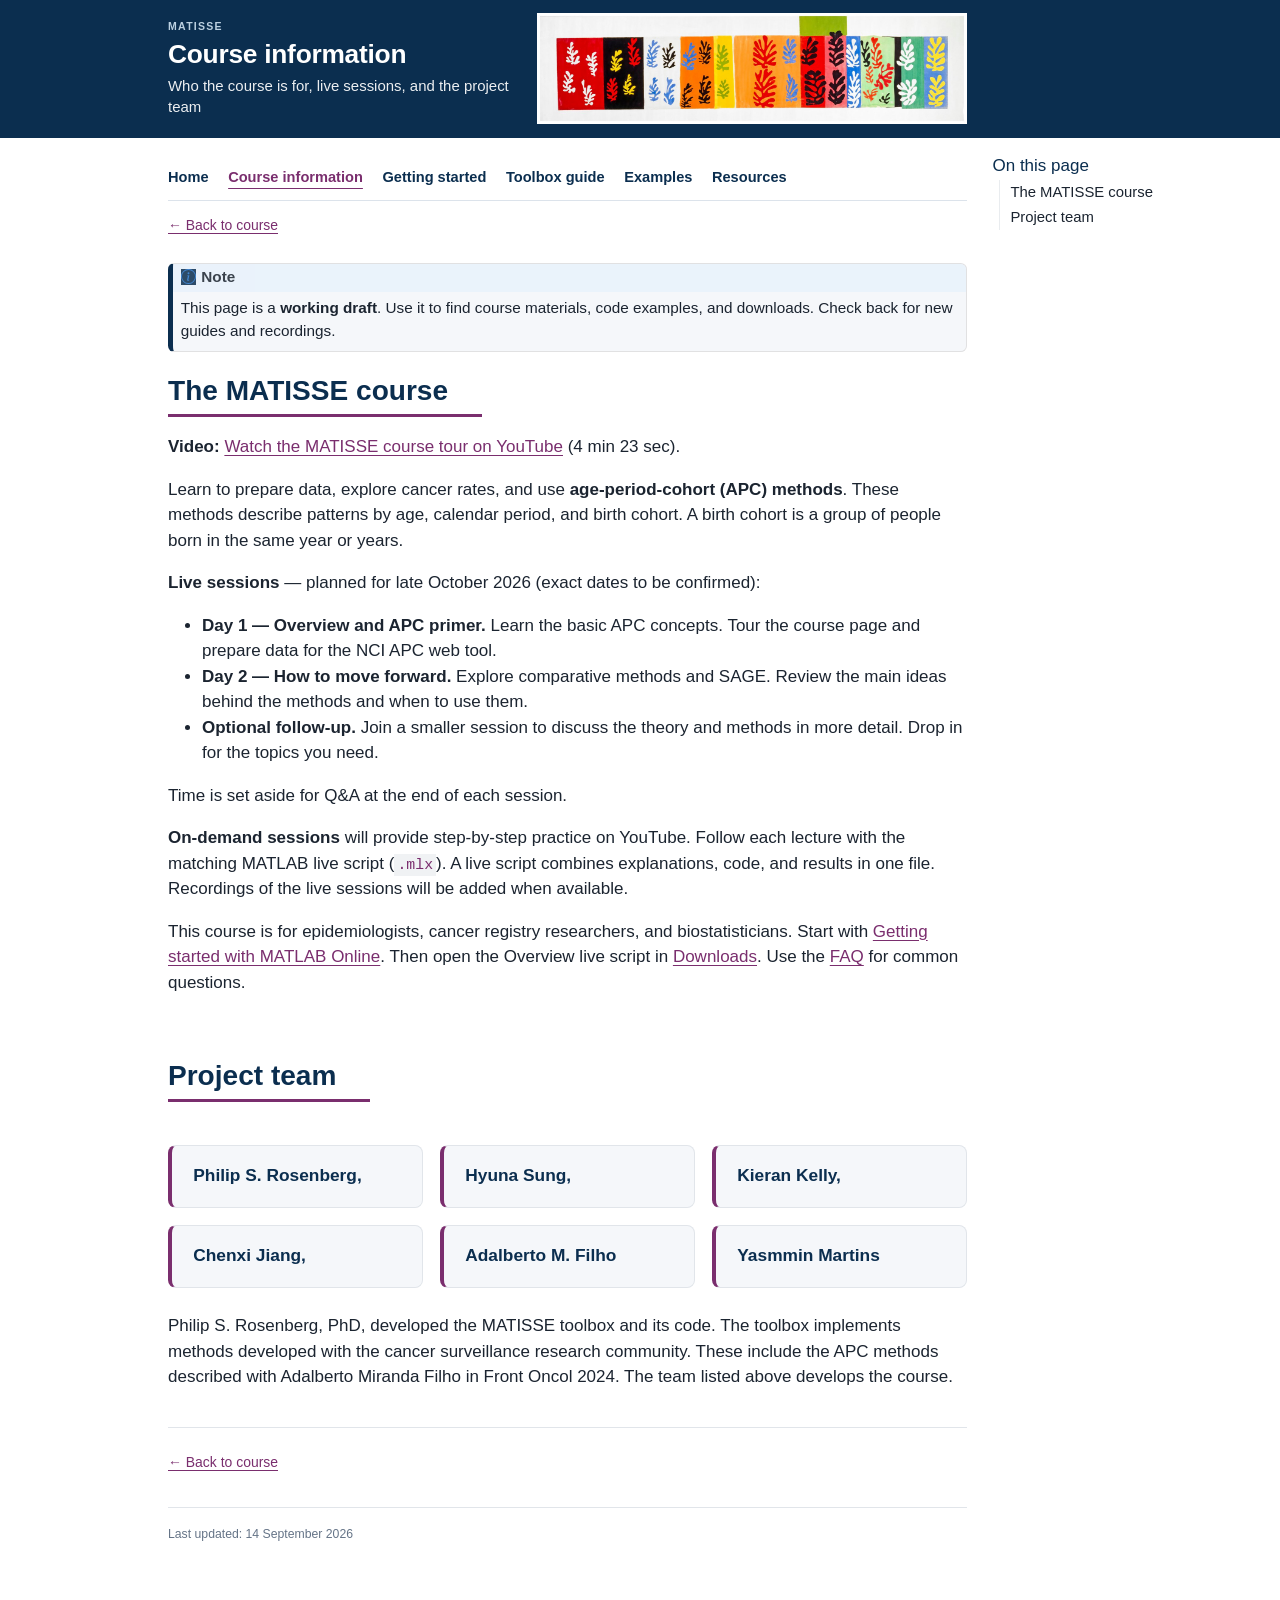
==== course-information.html @ 123e6e02 "Add files via upload" ====
<!DOCTYPE html>
<html xmlns="http://www.w3.org/1999/xhtml" lang="en" xml:lang="en"><head>

<meta charset="utf-8">
<meta name="generator" content="quarto-1.9.38">

<meta name="viewport" content="width=device-width, initial-scale=1.0, user-scalable=yes">

<meta name="dcterms.date" content="2026-09-13">

<title>Course information | MATISSE</title>
<style>

code{white-space: pre-wrap;}
span.smallcaps{font-variant: small-caps;}
div.columns{display: flex; gap: min(4vw, 1.5em);}
div.column{flex: auto; overflow-x: auto;}
div.hanging-indent{margin-left: 1.5em; text-indent: -1.5em;}
ul.task-list{list-style: none;}
ul.task-list li input[type="checkbox"] {
width: 0.8em;
margin: 0 0.8em 0.2em -1em;  vertical-align: middle;
}

html { -webkit-text-size-adjust: 100%; }
pre > code.sourceCode { white-space: pre; position: relative; }
pre > code.sourceCode > span { display: inline-block; line-height: 1.25; }
pre > code.sourceCode > span:empty { height: 1.2em; }
.sourceCode { overflow: visible; }
code.sourceCode > span { color: inherit; text-decoration: inherit; }
div.sourceCode { margin: 1em 0; }
pre.sourceCode { margin: 0; }
@media screen {
div.sourceCode { overflow: auto; }
}
@media print {
pre > code.sourceCode { white-space: pre-wrap; }
pre > code.sourceCode > span { text-indent: -5em; padding-left: 5em; }
}
pre.numberSource code
{ counter-reset: source-line 0; }
pre.numberSource code > span
{ position: relative; left: -4em; counter-increment: source-line; }
pre.numberSource code > span > a:first-child::before
{ content: counter(source-line);
position: relative; left: -1em; text-align: right; vertical-align: baseline;
border: none; display: inline-block;
-webkit-touch-callout: none; -webkit-user-select: none;
-khtml-user-select: none; -moz-user-select: none;
-ms-user-select: none; user-select: none;
padding: 0 4px; width: 4em;
}
pre.numberSource { margin-left: 3em; padding-left: 4px; }
div.sourceCode
{ }
@media screen {
pre > code.sourceCode > span > a:first-child::before { text-decoration: underline; }
}
</style>


<script>/*!
 * clipboard.js v2.0.11
 * https://clipboardjs.com/
 *
 * Licensed MIT © Zeno Rocha
 */
!function(t,e){"object"==typeof exports&&"object"==typeof module?module.exports=e():"function"==typeof define&&define.amd?define([],e):"object"==typeof exports?exports.ClipboardJS=e():t.ClipboardJS=e()}(this,function(){return n={686:function(t,e,n){"use strict";n.d(e,{default:function(){return b}});var e=n(279),i=n.n(e),e=n(370),u=n.n(e),e=n(817),r=n.n(e);function c(t){try{return document.execCommand(t)}catch(t){return}}var a=function(t){t=r()(t);return c("cut"),t};function o(t,e){var n,o,t=(n=t,o="rtl"===document.documentElement.getAttribute("dir"),(t=document.createElement("textarea")).style.fontSize="12pt",t.style.border="0",t.style.padding="0",t.style.margin="0",t.style.position="absolute",t.style[o?"right":"left"]="-9999px",o=window.pageYOffset||document.documentElement.scrollTop,t.style.top="".concat(o,"px"),t.setAttribute("readonly",""),t.value=n,t);return e.container.appendChild(t),e=r()(t),c("copy"),t.remove(),e}var f=function(t){var e=1<arguments.length&&void 0!==arguments[1]?arguments[1]:{container:document.body},n="";return"string"==typeof t?n=o(t,e):t instanceof HTMLInputElement&&!["text","search","url","tel","password"].includes(null==t?void 0:t.type)?n=o(t.value,e):(n=r()(t),c("copy")),n};function l(t){return(l="function"==typeof Symbol&&"symbol"==typeof Symbol.iterator?function(t){return typeof t}:function(t){return t&&"function"==typeof Symbol&&t.constructor===Symbol&&t!==Symbol.prototype?"symbol":typeof t})(t)}var s=function(){var t=0<arguments.length&&void 0!==arguments[0]?arguments[0]:{},e=t.action,n=void 0===e?"copy":e,o=t.container,e=t.target,t=t.text;if("copy"!==n&&"cut"!==n)throw new Error('Invalid "action" value, use either "copy" or "cut"');if(void 0!==e){if(!e||"object"!==l(e)||1!==e.nodeType)throw new Error('Invalid "target" value, use a valid Element');if("copy"===n&&e.hasAttribute("disabled"))throw new Error('Invalid "target" attribute. Please use "readonly" instead of "disabled" attribute');if("cut"===n&&(e.hasAttribute("readonly")||e.hasAttribute("disabled")))throw new Error('Invalid "target" attribute. You can\'t cut text from elements with "readonly" or "disabled" attributes')}return t?f(t,{container:o}):e?"cut"===n?a(e):f(e,{container:o}):void 0};function p(t){return(p="function"==typeof Symbol&&"symbol"==typeof Symbol.iterator?function(t){return typeof t}:function(t){return t&&"function"==typeof Symbol&&t.constructor===Symbol&&t!==Symbol.prototype?"symbol":typeof t})(t)}function d(t,e){for(var n=0;n<e.length;n++){var o=e[n];o.enumerable=o.enumerable||!1,o.configurable=!0,"value"in o&&(o.writable=!0),Object.defineProperty(t,o.key,o)}}function y(t,e){return(y=Object.setPrototypeOf||function(t,e){return t.__proto__=e,t})(t,e)}function h(n){var o=function(){if("undefined"==typeof Reflect||!Reflect.construct)return!1;if(Reflect.construct.sham)return!1;if("function"==typeof Proxy)return!0;try{return Date.prototype.toString.call(Reflect.construct(Date,[],function(){})),!0}catch(t){return!1}}();return function(){var t,e=v(n);return t=o?(t=v(this).constructor,Reflect.construct(e,arguments,t)):e.apply(this,arguments),e=this,!(t=t)||"object"!==p(t)&&"function"!=typeof t?function(t){if(void 0!==t)return t;throw new ReferenceError("this hasn't been initialised - super() hasn't been called")}(e):t}}function v(t){return(v=Object.setPrototypeOf?Object.getPrototypeOf:function(t){return t.__proto__||Object.getPrototypeOf(t)})(t)}function m(t,e){t="data-clipboard-".concat(t);if(e.hasAttribute(t))return e.getAttribute(t)}var b=function(){!function(t,e){if("function"!=typeof e&&null!==e)throw new TypeError("Super expression must either be null or a function");t.prototype=Object.create(e&&e.prototype,{constructor:{value:t,writable:!0,configurable:!0}}),e&&y(t,e)}(r,i());var t,e,n,o=h(r);function r(t,e){var n;return function(t){if(!(t instanceof r))throw new TypeError("Cannot call a class as a function")}(this),(n=o.call(this)).resolveOptions(e),n.listenClick(t),n}return t=r,n=[{key:"copy",value:function(t){var e=1<arguments.length&&void 0!==arguments[1]?arguments[1]:{container:document.body};return f(t,e)}},{key:"cut",value:function(t){return a(t)}},{key:"isSupported",value:function(){var t=0<arguments.length&&void 0!==arguments[0]?arguments[0]:["copy","cut"],t="string"==typeof t?[t]:t,e=!!document.queryCommandSupported;return t.forEach(function(t){e=e&&!!document.queryCommandSupported(t)}),e}}],(e=[{key:"resolveOptions",value:function(){var t=0<arguments.length&&void 0!==arguments[0]?arguments[0]:{};this.action="function"==typeof t.action?t.action:this.defaultAction,this.target="function"==typeof t.target?t.target:this.defaultTarget,this.text="function"==typeof t.text?t.text:this.defaultText,this.container="object"===p(t.container)?t.container:document.body}},{key:"listenClick",value:function(t){var e=this;this.listener=u()(t,"click",function(t){return e.onClick(t)})}},{key:"onClick",value:function(t){var e=t.delegateTarget||t.currentTarget,n=this.action(e)||"copy",t=s({action:n,container:this.container,target:this.target(e),text:this.text(e)});this.emit(t?"success":"error",{action:n,text:t,trigger:e,clearSelection:function(){e&&e.focus(),window.getSelection().removeAllRanges()}})}},{key:"defaultAction",value:function(t){return m("action",t)}},{key:"defaultTarget",value:function(t){t=m("target",t);if(t)return document.querySelector(t)}},{key:"defaultText",value:function(t){return m("text",t)}},{key:"destroy",value:function(){this.listener.destroy()}}])&&d(t.prototype,e),n&&d(t,n),r}()},828:function(t){var e;"undefined"==typeof Element||Element.prototype.matches||((e=Element.prototype).matches=e.matchesSelector||e.mozMatchesSelector||e.msMatchesSelector||e.oMatchesSelector||e.webkitMatchesSelector),t.exports=function(t,e){for(;t&&9!==t.nodeType;){if("function"==typeof t.matches&&t.matches(e))return t;t=t.parentNode}}},438:function(t,e,n){var u=n(828);function i(t,e,n,o,r){var i=function(e,n,t,o){return function(t){t.delegateTarget=u(t.target,n),t.delegateTarget&&o.call(e,t)}}.apply(this,arguments);return t.addEventListener(n,i,r),{destroy:function(){t.removeEventListener(n,i,r)}}}t.exports=function(t,e,n,o,r){return"function"==typeof t.addEventListener?i.apply(null,arguments):"function"==typeof n?i.bind(null,document).apply(null,arguments):("string"==typeof t&&(t=document.querySelectorAll(t)),Array.prototype.map.call(t,function(t){return i(t,e,n,o,r)}))}},879:function(t,n){n.node=function(t){return void 0!==t&&t instanceof HTMLElement&&1===t.nodeType},n.nodeList=function(t){var e=Object.prototype.toString.call(t);return void 0!==t&&("[object NodeList]"===e||"[object HTMLCollection]"===e)&&"length"in t&&(0===t.length||n.node(t[0]))},n.string=function(t){return"string"==typeof t||t instanceof String},n.fn=function(t){return"[object Function]"===Object.prototype.toString.call(t)}},370:function(t,e,n){var f=n(879),l=n(438);t.exports=function(t,e,n){if(!t&&!e&&!n)throw new Error("Missing required arguments");if(!f.string(e))throw new TypeError("Second argument must be a String");if(!f.fn(n))throw new TypeError("Third argument must be a Function");if(f.node(t))return c=e,a=n,(u=t).addEventListener(c,a),{destroy:function(){u.removeEventListener(c,a)}};if(f.nodeList(t))return o=t,r=e,i=n,Array.prototype.forEach.call(o,function(t){t.addEventListener(r,i)}),{destroy:function(){Array.prototype.forEach.call(o,function(t){t.removeEventListener(r,i)})}};if(f.string(t))return t=t,e=e,n=n,l(document.body,t,e,n);throw new TypeError("First argument must be a String, HTMLElement, HTMLCollection, or NodeList");var o,r,i,u,c,a}},817:function(t){t.exports=function(t){var e,n="SELECT"===t.nodeName?(t.focus(),t.value):"INPUT"===t.nodeName||"TEXTAREA"===t.nodeName?((e=t.hasAttribute("readonly"))||t.setAttribute("readonly",""),t.select(),t.setSelectionRange(0,t.value.length),e||t.removeAttribute("readonly"),t.value):(t.hasAttribute("contenteditable")&&t.focus(),n=window.getSelection(),(e=document.createRange()).selectNodeContents(t),n.removeAllRanges(),n.addRange(e),n.toString());return n}},279:function(t){function e(){}e.prototype={on:function(t,e,n){var o=this.e||(this.e={});return(o[t]||(o[t]=[])).push({fn:e,ctx:n}),this},once:function(t,e,n){var o=this;function r(){o.off(t,r),e.apply(n,arguments)}return r._=e,this.on(t,r,n)},emit:function(t){for(var e=[].slice.call(arguments,1),n=((this.e||(this.e={}))[t]||[]).slice(),o=0,r=n.length;o<r;o++)n[o].fn.apply(n[o].ctx,e);return this},off:function(t,e){var n=this.e||(this.e={}),o=n[t],r=[];if(o&&e)for(var i=0,u=o.length;i<u;i++)o[i].fn!==e&&o[i].fn._!==e&&r.push(o[i]);return r.length?n[t]=r:delete n[t],this}},t.exports=e,t.exports.TinyEmitter=e}},r={},o.n=function(t){var e=t&&t.__esModule?function(){return t.default}:function(){return t};return o.d(e,{a:e}),e},o.d=function(t,e){for(var n in e)o.o(e,n)&&!o.o(t,n)&&Object.defineProperty(t,n,{enumerable:!0,get:e[n]})},o.o=function(t,e){return Object.prototype.hasOwnProperty.call(t,e)},o(686).default;function o(t){if(r[t])return r[t].exports;var e=r[t]={exports:{}};return n[t](e,e.exports,o),e.exports}var n,r});</script>
<script src="[data-uri]" type="module"></script>
<script src="[data-uri]" type="module"></script>
<script>/**
 * @popperjs/core v2.11.7 - MIT License
 */

!function(e,t){"object"==typeof exports&&"undefined"!=typeof module?t(exports):"function"==typeof define&&define.amd?define(["exports"],t):t((e="undefined"!=typeof globalThis?globalThis:e||self).Popper={})}(this,(function(e){"use strict";function t(e){if(null==e)return window;if("[object Window]"!==e.toString()){var t=e.ownerDocument;return t&&t.defaultView||window}return e}function n(e){return e instanceof t(e).Element||e instanceof Element}function r(e){return e instanceof t(e).HTMLElement||e instanceof HTMLElement}function o(e){return"undefined"!=typeof ShadowRoot&&(e instanceof t(e).ShadowRoot||e instanceof ShadowRoot)}var i=Math.max,a=Math.min,s=Math.round;function f(){var e=navigator.userAgentData;return null!=e&&e.brands&&Array.isArray(e.brands)?e.brands.map((function(e){return e.brand+"/"+e.version})).join(" "):navigator.userAgent}function c(){return!/^((?!chrome|android).)*safari/i.test(f())}function p(e,o,i){void 0===o&&(o=!1),void 0===i&&(i=!1);var a=e.getBoundingClientRect(),f=1,p=1;o&&r(e)&&(f=e.offsetWidth>0&&s(a.width)/e.offsetWidth||1,p=e.offsetHeight>0&&s(a.height)/e.offsetHeight||1);var u=(n(e)?t(e):window).visualViewport,l=!c()&&i,d=(a.left+(l&&u?u.offsetLeft:0))/f,h=(a.top+(l&&u?u.offsetTop:0))/p,m=a.width/f,v=a.height/p;return{width:m,height:v,top:h,right:d+m,bottom:h+v,left:d,x:d,y:h}}function u(e){var n=t(e);return{scrollLeft:n.pageXOffset,scrollTop:n.pageYOffset}}function l(e){return e?(e.nodeName||"").toLowerCase():null}function d(e){return((n(e)?e.ownerDocument:e.document)||window.document).documentElement}function h(e){return p(d(e)).left+u(e).scrollLeft}function m(e){return t(e).getComputedStyle(e)}function v(e){var t=m(e),n=t.overflow,r=t.overflowX,o=t.overflowY;return/auto|scroll|overlay|hidden/.test(n+o+r)}function y(e,n,o){void 0===o&&(o=!1);var i,a,f=r(n),c=r(n)&&function(e){var t=e.getBoundingClientRect(),n=s(t.width)/e.offsetWidth||1,r=s(t.height)/e.offsetHeight||1;return 1!==n||1!==r}(n),m=d(n),y=p(e,c,o),g={scrollLeft:0,scrollTop:0},b={x:0,y:0};return(f||!f&&!o)&&(("body"!==l(n)||v(m))&&(g=(i=n)!==t(i)&&r(i)?{scrollLeft:(a=i).scrollLeft,scrollTop:a.scrollTop}:u(i)),r(n)?((b=p(n,!0)).x+=n.clientLeft,b.y+=n.clientTop):m&&(b.x=h(m))),{x:y.left+g.scrollLeft-b.x,y:y.top+g.scrollTop-b.y,width:y.width,height:y.height}}function g(e){var t=p(e),n=e.offsetWidth,r=e.offsetHeight;return Math.abs(t.width-n)<=1&&(n=t.width),Math.abs(t.height-r)<=1&&(r=t.height),{x:e.offsetLeft,y:e.offsetTop,width:n,height:r}}function b(e){return"html"===l(e)?e:e.assignedSlot||e.parentNode||(o(e)?e.host:null)||d(e)}function x(e){return["html","body","#document"].indexOf(l(e))>=0?e.ownerDocument.body:r(e)&&v(e)?e:x(b(e))}function w(e,n){var r;void 0===n&&(n=[]);var o=x(e),i=o===(null==(r=e.ownerDocument)?void 0:r.body),a=t(o),s=i?[a].concat(a.visualViewport||[],v(o)?o:[]):o,f=n.concat(s);return i?f:f.concat(w(b(s)))}function O(e){return["table","td","th"].indexOf(l(e))>=0}function j(e){return r(e)&&"fixed"!==m(e).position?e.offsetParent:null}function E(e){for(var n=t(e),i=j(e);i&&O(i)&&"static"===m(i).position;)i=j(i);return i&&("html"===l(i)||"body"===l(i)&&"static"===m(i).position)?n:i||function(e){var t=/firefox/i.test(f());if(/Trident/i.test(f())&&r(e)&&"fixed"===m(e).position)return null;var n=b(e);for(o(n)&&(n=n.host);r(n)&&["html","body"].indexOf(l(n))<0;){var i=m(n);if("none"!==i.transform||"none"!==i.perspective||"paint"===i.contain||-1!==["transform","perspective"].indexOf(i.willChange)||t&&"filter"===i.willChange||t&&i.filter&&"none"!==i.filter)return n;n=n.parentNode}return null}(e)||n}var D="top",A="bottom",L="right",P="left",M="auto",k=[D,A,L,P],W="start",B="end",H="viewport",T="popper",R=k.reduce((function(e,t){return e.concat([t+"-"+W,t+"-"+B])}),[]),S=[].concat(k,[M]).reduce((function(e,t){return e.concat([t,t+"-"+W,t+"-"+B])}),[]),V=["beforeRead","read","afterRead","beforeMain","main","afterMain","beforeWrite","write","afterWrite"];function q(e){var t=new Map,n=new Set,r=[];function o(e){n.add(e.name),[].concat(e.requires||[],e.requiresIfExists||[]).forEach((function(e){if(!n.has(e)){var r=t.get(e);r&&o(r)}})),r.push(e)}return e.forEach((function(e){t.set(e.name,e)})),e.forEach((function(e){n.has(e.name)||o(e)})),r}function C(e){return e.split("-")[0]}function N(e,t){var n=t.getRootNode&&t.getRootNode();if(e.contains(t))return!0;if(n&&o(n)){var r=t;do{if(r&&e.isSameNode(r))return!0;r=r.parentNode||r.host}while(r)}return!1}function I(e){return Object.assign({},e,{left:e.x,top:e.y,right:e.x+e.width,bottom:e.y+e.height})}function _(e,r,o){return r===H?I(function(e,n){var r=t(e),o=d(e),i=r.visualViewport,a=o.clientWidth,s=o.clientHeight,f=0,p=0;if(i){a=i.width,s=i.height;var u=c();(u||!u&&"fixed"===n)&&(f=i.offsetLeft,p=i.offsetTop)}return{width:a,height:s,x:f+h(e),y:p}}(e,o)):n(r)?function(e,t){var n=p(e,!1,"fixed"===t);return n.top=n.top+e.clientTop,n.left=n.left+e.clientLeft,n.bottom=n.top+e.clientHeight,n.right=n.left+e.clientWidth,n.width=e.clientWidth,n.height=e.clientHeight,n.x=n.left,n.y=n.top,n}(r,o):I(function(e){var t,n=d(e),r=u(e),o=null==(t=e.ownerDocument)?void 0:t.body,a=i(n.scrollWidth,n.clientWidth,o?o.scrollWidth:0,o?o.clientWidth:0),s=i(n.scrollHeight,n.clientHeight,o?o.scrollHeight:0,o?o.clientHeight:0),f=-r.scrollLeft+h(e),c=-r.scrollTop;return"rtl"===m(o||n).direction&&(f+=i(n.clientWidth,o?o.clientWidth:0)-a),{width:a,height:s,x:f,y:c}}(d(e)))}function F(e,t,o,s){var f="clippingParents"===t?function(e){var t=w(b(e)),o=["absolute","fixed"].indexOf(m(e).position)>=0&&r(e)?E(e):e;return n(o)?t.filter((function(e){return n(e)&&N(e,o)&&"body"!==l(e)})):[]}(e):[].concat(t),c=[].concat(f,[o]),p=c[0],u=c.reduce((function(t,n){var r=_(e,n,s);return t.top=i(r.top,t.top),t.right=a(r.right,t.right),t.bottom=a(r.bottom,t.bottom),t.left=i(r.left,t.left),t}),_(e,p,s));return u.width=u.right-u.left,u.height=u.bottom-u.top,u.x=u.left,u.y=u.top,u}function U(e){return e.split("-")[1]}function z(e){return["top","bottom"].indexOf(e)>=0?"x":"y"}function X(e){var t,n=e.reference,r=e.element,o=e.placement,i=o?C(o):null,a=o?U(o):null,s=n.x+n.width/2-r.width/2,f=n.y+n.height/2-r.height/2;switch(i){case D:t={x:s,y:n.y-r.height};break;case A:t={x:s,y:n.y+n.height};break;case L:t={x:n.x+n.width,y:f};break;case P:t={x:n.x-r.width,y:f};break;default:t={x:n.x,y:n.y}}var c=i?z(i):null;if(null!=c){var p="y"===c?"height":"width";switch(a){case W:t[c]=t[c]-(n[p]/2-r[p]/2);break;case B:t[c]=t[c]+(n[p]/2-r[p]/2)}}return t}function Y(e){return Object.assign({},{top:0,right:0,bottom:0,left:0},e)}function G(e,t){return t.reduce((function(t,n){return t[n]=e,t}),{})}function J(e,t){void 0===t&&(t={});var r=t,o=r.placement,i=void 0===o?e.placement:o,a=r.strategy,s=void 0===a?e.strategy:a,f=r.boundary,c=void 0===f?"clippingParents":f,u=r.rootBoundary,l=void 0===u?H:u,h=r.elementContext,m=void 0===h?T:h,v=r.altBoundary,y=void 0!==v&&v,g=r.padding,b=void 0===g?0:g,x=Y("number"!=typeof b?b:G(b,k)),w=m===T?"reference":T,O=e.rects.popper,j=e.elements[y?w:m],E=F(n(j)?j:j.contextElement||d(e.elements.popper),c,l,s),P=p(e.elements.reference),M=X({reference:P,element:O,strategy:"absolute",placement:i}),W=I(Object.assign({},O,M)),B=m===T?W:P,R={top:E.top-B.top+x.top,bottom:B.bottom-E.bottom+x.bottom,left:E.left-B.left+x.left,right:B.right-E.right+x.right},S=e.modifiersData.offset;if(m===T&&S){var V=S[i];Object.keys(R).forEach((function(e){var t=[L,A].indexOf(e)>=0?1:-1,n=[D,A].indexOf(e)>=0?"y":"x";R[e]+=V[n]*t}))}return R}var K={placement:"bottom",modifiers:[],strategy:"absolute"};function Q(){for(var e=arguments.length,t=new Array(e),n=0;n<e;n++)t[n]=arguments[n];return!t.some((function(e){return!(e&&"function"==typeof e.getBoundingClientRect)}))}function Z(e){void 0===e&&(e={});var t=e,r=t.defaultModifiers,o=void 0===r?[]:r,i=t.defaultOptions,a=void 0===i?K:i;return function(e,t,r){void 0===r&&(r=a);var i,s,f={placement:"bottom",orderedModifiers:[],options:Object.assign({},K,a),modifiersData:{},elements:{reference:e,popper:t},attributes:{},styles:{}},c=[],p=!1,u={state:f,setOptions:function(r){var i="function"==typeof r?r(f.options):r;l(),f.options=Object.assign({},a,f.options,i),f.scrollParents={reference:n(e)?w(e):e.contextElement?w(e.contextElement):[],popper:w(t)};var s,p,d=function(e){var t=q(e);return V.reduce((function(e,n){return e.concat(t.filter((function(e){return e.phase===n})))}),[])}((s=[].concat(o,f.options.modifiers),p=s.reduce((function(e,t){var n=e[t.name];return e[t.name]=n?Object.assign({},n,t,{options:Object.assign({},n.options,t.options),data:Object.assign({},n.data,t.data)}):t,e}),{}),Object.keys(p).map((function(e){return p[e]}))));return f.orderedModifiers=d.filter((function(e){return e.enabled})),f.orderedModifiers.forEach((function(e){var t=e.name,n=e.options,r=void 0===n?{}:n,o=e.effect;if("function"==typeof o){var i=o({state:f,name:t,instance:u,options:r}),a=function(){};c.push(i||a)}})),u.update()},forceUpdate:function(){if(!p){var e=f.elements,t=e.reference,n=e.popper;if(Q(t,n)){f.rects={reference:y(t,E(n),"fixed"===f.options.strategy),popper:g(n)},f.reset=!1,f.placement=f.options.placement,f.orderedModifiers.forEach((function(e){return f.modifiersData[e.name]=Object.assign({},e.data)}));for(var r=0;r<f.orderedModifiers.length;r++)if(!0!==f.reset){var o=f.orderedModifiers[r],i=o.fn,a=o.options,s=void 0===a?{}:a,c=o.name;"function"==typeof i&&(f=i({state:f,options:s,name:c,instance:u})||f)}else f.reset=!1,r=-1}}},update:(i=function(){return new Promise((function(e){u.forceUpdate(),e(f)}))},function(){return s||(s=new Promise((function(e){Promise.resolve().then((function(){s=void 0,e(i())}))}))),s}),destroy:function(){l(),p=!0}};if(!Q(e,t))return u;function l(){c.forEach((function(e){return e()})),c=[]}return u.setOptions(r).then((function(e){!p&&r.onFirstUpdate&&r.onFirstUpdate(e)})),u}}var $={passive:!0};var ee={name:"eventListeners",enabled:!0,phase:"write",fn:function(){},effect:function(e){var n=e.state,r=e.instance,o=e.options,i=o.scroll,a=void 0===i||i,s=o.resize,f=void 0===s||s,c=t(n.elements.popper),p=[].concat(n.scrollParents.reference,n.scrollParents.popper);return a&&p.forEach((function(e){e.addEventListener("scroll",r.update,$)})),f&&c.addEventListener("resize",r.update,$),function(){a&&p.forEach((function(e){e.removeEventListener("scroll",r.update,$)})),f&&c.removeEventListener("resize",r.update,$)}},data:{}};var te={name:"popperOffsets",enabled:!0,phase:"read",fn:function(e){var t=e.state,n=e.name;t.modifiersData[n]=X({reference:t.rects.reference,element:t.rects.popper,strategy:"absolute",placement:t.placement})},data:{}},ne={top:"auto",right:"auto",bottom:"auto",left:"auto"};function re(e){var n,r=e.popper,o=e.popperRect,i=e.placement,a=e.variation,f=e.offsets,c=e.position,p=e.gpuAcceleration,u=e.adaptive,l=e.roundOffsets,h=e.isFixed,v=f.x,y=void 0===v?0:v,g=f.y,b=void 0===g?0:g,x="function"==typeof l?l({x:y,y:b}):{x:y,y:b};y=x.x,b=x.y;var w=f.hasOwnProperty("x"),O=f.hasOwnProperty("y"),j=P,M=D,k=window;if(u){var W=E(r),H="clientHeight",T="clientWidth";if(W===t(r)&&"static"!==m(W=d(r)).position&&"absolute"===c&&(H="scrollHeight",T="scrollWidth"),W=W,i===D||(i===P||i===L)&&a===B)M=A,b-=(h&&W===k&&k.visualViewport?k.visualViewport.height:W[H])-o.height,b*=p?1:-1;if(i===P||(i===D||i===A)&&a===B)j=L,y-=(h&&W===k&&k.visualViewport?k.visualViewport.width:W[T])-o.width,y*=p?1:-1}var R,S=Object.assign({position:c},u&&ne),V=!0===l?function(e,t){var n=e.x,r=e.y,o=t.devicePixelRatio||1;return{x:s(n*o)/o||0,y:s(r*o)/o||0}}({x:y,y:b},t(r)):{x:y,y:b};return y=V.x,b=V.y,p?Object.assign({},S,((R={})[M]=O?"0":"",R[j]=w?"0":"",R.transform=(k.devicePixelRatio||1)<=1?"translate("+y+"px, "+b+"px)":"translate3d("+y+"px, "+b+"px, 0)",R)):Object.assign({},S,((n={})[M]=O?b+"px":"",n[j]=w?y+"px":"",n.transform="",n))}var oe={name:"computeStyles",enabled:!0,phase:"beforeWrite",fn:function(e){var t=e.state,n=e.options,r=n.gpuAcceleration,o=void 0===r||r,i=n.adaptive,a=void 0===i||i,s=n.roundOffsets,f=void 0===s||s,c={placement:C(t.placement),variation:U(t.placement),popper:t.elements.popper,popperRect:t.rects.popper,gpuAcceleration:o,isFixed:"fixed"===t.options.strategy};null!=t.modifiersData.popperOffsets&&(t.styles.popper=Object.assign({},t.styles.popper,re(Object.assign({},c,{offsets:t.modifiersData.popperOffsets,position:t.options.strategy,adaptive:a,roundOffsets:f})))),null!=t.modifiersData.arrow&&(t.styles.arrow=Object.assign({},t.styles.arrow,re(Object.assign({},c,{offsets:t.modifiersData.arrow,position:"absolute",adaptive:!1,roundOffsets:f})))),t.attributes.popper=Object.assign({},t.attributes.popper,{"data-popper-placement":t.placement})},data:{}};var ie={name:"applyStyles",enabled:!0,phase:"write",fn:function(e){var t=e.state;Object.keys(t.elements).forEach((function(e){var n=t.styles[e]||{},o=t.attributes[e]||{},i=t.elements[e];r(i)&&l(i)&&(Object.assign(i.style,n),Object.keys(o).forEach((function(e){var t=o[e];!1===t?i.removeAttribute(e):i.setAttribute(e,!0===t?"":t)})))}))},effect:function(e){var t=e.state,n={popper:{position:t.options.strategy,left:"0",top:"0",margin:"0"},arrow:{position:"absolute"},reference:{}};return Object.assign(t.elements.popper.style,n.popper),t.styles=n,t.elements.arrow&&Object.assign(t.elements.arrow.style,n.arrow),function(){Object.keys(t.elements).forEach((function(e){var o=t.elements[e],i=t.attributes[e]||{},a=Object.keys(t.styles.hasOwnProperty(e)?t.styles[e]:n[e]).reduce((function(e,t){return e[t]="",e}),{});r(o)&&l(o)&&(Object.assign(o.style,a),Object.keys(i).forEach((function(e){o.removeAttribute(e)})))}))}},requires:["computeStyles"]};var ae={name:"offset",enabled:!0,phase:"main",requires:["popperOffsets"],fn:function(e){var t=e.state,n=e.options,r=e.name,o=n.offset,i=void 0===o?[0,0]:o,a=S.reduce((function(e,n){return e[n]=function(e,t,n){var r=C(e),o=[P,D].indexOf(r)>=0?-1:1,i="function"==typeof n?n(Object.assign({},t,{placement:e})):n,a=i[0],s=i[1];return a=a||0,s=(s||0)*o,[P,L].indexOf(r)>=0?{x:s,y:a}:{x:a,y:s}}(n,t.rects,i),e}),{}),s=a[t.placement],f=s.x,c=s.y;null!=t.modifiersData.popperOffsets&&(t.modifiersData.popperOffsets.x+=f,t.modifiersData.popperOffsets.y+=c),t.modifiersData[r]=a}},se={left:"right",right:"left",bottom:"top",top:"bottom"};function fe(e){return e.replace(/left|right|bottom|top/g,(function(e){return se[e]}))}var ce={start:"end",end:"start"};function pe(e){return e.replace(/start|end/g,(function(e){return ce[e]}))}function ue(e,t){void 0===t&&(t={});var n=t,r=n.placement,o=n.boundary,i=n.rootBoundary,a=n.padding,s=n.flipVariations,f=n.allowedAutoPlacements,c=void 0===f?S:f,p=U(r),u=p?s?R:R.filter((function(e){return U(e)===p})):k,l=u.filter((function(e){return c.indexOf(e)>=0}));0===l.length&&(l=u);var d=l.reduce((function(t,n){return t[n]=J(e,{placement:n,boundary:o,rootBoundary:i,padding:a})[C(n)],t}),{});return Object.keys(d).sort((function(e,t){return d[e]-d[t]}))}var le={name:"flip",enabled:!0,phase:"main",fn:function(e){var t=e.state,n=e.options,r=e.name;if(!t.modifiersData[r]._skip){for(var o=n.mainAxis,i=void 0===o||o,a=n.altAxis,s=void 0===a||a,f=n.fallbackPlacements,c=n.padding,p=n.boundary,u=n.rootBoundary,l=n.altBoundary,d=n.flipVariations,h=void 0===d||d,m=n.allowedAutoPlacements,v=t.options.placement,y=C(v),g=f||(y===v||!h?[fe(v)]:function(e){if(C(e)===M)return[];var t=fe(e);return[pe(e),t,pe(t)]}(v)),b=[v].concat(g).reduce((function(e,n){return e.concat(C(n)===M?ue(t,{placement:n,boundary:p,rootBoundary:u,padding:c,flipVariations:h,allowedAutoPlacements:m}):n)}),[]),x=t.rects.reference,w=t.rects.popper,O=new Map,j=!0,E=b[0],k=0;k<b.length;k++){var B=b[k],H=C(B),T=U(B)===W,R=[D,A].indexOf(H)>=0,S=R?"width":"height",V=J(t,{placement:B,boundary:p,rootBoundary:u,altBoundary:l,padding:c}),q=R?T?L:P:T?A:D;x[S]>w[S]&&(q=fe(q));var N=fe(q),I=[];if(i&&I.push(V[H]<=0),s&&I.push(V[q]<=0,V[N]<=0),I.every((function(e){return e}))){E=B,j=!1;break}O.set(B,I)}if(j)for(var _=function(e){var t=b.find((function(t){var n=O.get(t);if(n)return n.slice(0,e).every((function(e){return e}))}));if(t)return E=t,"break"},F=h?3:1;F>0;F--){if("break"===_(F))break}t.placement!==E&&(t.modifiersData[r]._skip=!0,t.placement=E,t.reset=!0)}},requiresIfExists:["offset"],data:{_skip:!1}};function de(e,t,n){return i(e,a(t,n))}var he={name:"preventOverflow",enabled:!0,phase:"main",fn:function(e){var t=e.state,n=e.options,r=e.name,o=n.mainAxis,s=void 0===o||o,f=n.altAxis,c=void 0!==f&&f,p=n.boundary,u=n.rootBoundary,l=n.altBoundary,d=n.padding,h=n.tether,m=void 0===h||h,v=n.tetherOffset,y=void 0===v?0:v,b=J(t,{boundary:p,rootBoundary:u,padding:d,altBoundary:l}),x=C(t.placement),w=U(t.placement),O=!w,j=z(x),M="x"===j?"y":"x",k=t.modifiersData.popperOffsets,B=t.rects.reference,H=t.rects.popper,T="function"==typeof y?y(Object.assign({},t.rects,{placement:t.placement})):y,R="number"==typeof T?{mainAxis:T,altAxis:T}:Object.assign({mainAxis:0,altAxis:0},T),S=t.modifiersData.offset?t.modifiersData.offset[t.placement]:null,V={x:0,y:0};if(k){if(s){var q,N="y"===j?D:P,I="y"===j?A:L,_="y"===j?"height":"width",F=k[j],X=F+b[N],Y=F-b[I],G=m?-H[_]/2:0,K=w===W?B[_]:H[_],Q=w===W?-H[_]:-B[_],Z=t.elements.arrow,$=m&&Z?g(Z):{width:0,height:0},ee=t.modifiersData["arrow#persistent"]?t.modifiersData["arrow#persistent"].padding:{top:0,right:0,bottom:0,left:0},te=ee[N],ne=ee[I],re=de(0,B[_],$[_]),oe=O?B[_]/2-G-re-te-R.mainAxis:K-re-te-R.mainAxis,ie=O?-B[_]/2+G+re+ne+R.mainAxis:Q+re+ne+R.mainAxis,ae=t.elements.arrow&&E(t.elements.arrow),se=ae?"y"===j?ae.clientTop||0:ae.clientLeft||0:0,fe=null!=(q=null==S?void 0:S[j])?q:0,ce=F+ie-fe,pe=de(m?a(X,F+oe-fe-se):X,F,m?i(Y,ce):Y);k[j]=pe,V[j]=pe-F}if(c){var ue,le="x"===j?D:P,he="x"===j?A:L,me=k[M],ve="y"===M?"height":"width",ye=me+b[le],ge=me-b[he],be=-1!==[D,P].indexOf(x),xe=null!=(ue=null==S?void 0:S[M])?ue:0,we=be?ye:me-B[ve]-H[ve]-xe+R.altAxis,Oe=be?me+B[ve]+H[ve]-xe-R.altAxis:ge,je=m&&be?function(e,t,n){var r=de(e,t,n);return r>n?n:r}(we,me,Oe):de(m?we:ye,me,m?Oe:ge);k[M]=je,V[M]=je-me}t.modifiersData[r]=V}},requiresIfExists:["offset"]};var me={name:"arrow",enabled:!0,phase:"main",fn:function(e){var t,n=e.state,r=e.name,o=e.options,i=n.elements.arrow,a=n.modifiersData.popperOffsets,s=C(n.placement),f=z(s),c=[P,L].indexOf(s)>=0?"height":"width";if(i&&a){var p=function(e,t){return Y("number"!=typeof(e="function"==typeof e?e(Object.assign({},t.rects,{placement:t.placement})):e)?e:G(e,k))}(o.padding,n),u=g(i),l="y"===f?D:P,d="y"===f?A:L,h=n.rects.reference[c]+n.rects.reference[f]-a[f]-n.rects.popper[c],m=a[f]-n.rects.reference[f],v=E(i),y=v?"y"===f?v.clientHeight||0:v.clientWidth||0:0,b=h/2-m/2,x=p[l],w=y-u[c]-p[d],O=y/2-u[c]/2+b,j=de(x,O,w),M=f;n.modifiersData[r]=((t={})[M]=j,t.centerOffset=j-O,t)}},effect:function(e){var t=e.state,n=e.options.element,r=void 0===n?"[data-popper-arrow]":n;null!=r&&("string"!=typeof r||(r=t.elements.popper.querySelector(r)))&&N(t.elements.popper,r)&&(t.elements.arrow=r)},requires:["popperOffsets"],requiresIfExists:["preventOverflow"]};function ve(e,t,n){return void 0===n&&(n={x:0,y:0}),{top:e.top-t.height-n.y,right:e.right-t.width+n.x,bottom:e.bottom-t.height+n.y,left:e.left-t.width-n.x}}function ye(e){return[D,L,A,P].some((function(t){return e[t]>=0}))}var ge={name:"hide",enabled:!0,phase:"main",requiresIfExists:["preventOverflow"],fn:function(e){var t=e.state,n=e.name,r=t.rects.reference,o=t.rects.popper,i=t.modifiersData.preventOverflow,a=J(t,{elementContext:"reference"}),s=J(t,{altBoundary:!0}),f=ve(a,r),c=ve(s,o,i),p=ye(f),u=ye(c);t.modifiersData[n]={referenceClippingOffsets:f,popperEscapeOffsets:c,isReferenceHidden:p,hasPopperEscaped:u},t.attributes.popper=Object.assign({},t.attributes.popper,{"data-popper-reference-hidden":p,"data-popper-escaped":u})}},be=Z({defaultModifiers:[ee,te,oe,ie]}),xe=[ee,te,oe,ie,ae,le,he,me,ge],we=Z({defaultModifiers:xe});e.applyStyles=ie,e.arrow=me,e.computeStyles=oe,e.createPopper=we,e.createPopperLite=be,e.defaultModifiers=xe,e.detectOverflow=J,e.eventListeners=ee,e.flip=le,e.hide=ge,e.offset=ae,e.popperGenerator=Z,e.popperOffsets=te,e.preventOverflow=he,Object.defineProperty(e,"__esModule",{value:!0})}));

</script>
<script>!function(e,t){"object"==typeof exports&&"undefined"!=typeof module?module.exports=t(require("@popperjs/core")):"function"==typeof define&&define.amd?define(["@popperjs/core"],t):(e=e||self).tippy=t(e.Popper)}(this,(function(e){"use strict";var t={passive:!0,capture:!0},n=function(){return document.body};function r(e,t,n){if(Array.isArray(e)){var r=e[t];return null==r?Array.isArray(n)?n[t]:n:r}return e}function o(e,t){var n={}.toString.call(e);return 0===n.indexOf("[object")&&n.indexOf(t+"]")>-1}function i(e,t){return"function"==typeof e?e.apply(void 0,t):e}function a(e,t){return 0===t?e:function(r){clearTimeout(n),n=setTimeout((function(){e(r)}),t)};var n}function s(e,t){var n=Object.assign({},e);return t.forEach((function(e){delete n[e]})),n}function u(e){return[].concat(e)}function c(e,t){-1===e.indexOf(t)&&e.push(t)}function p(e){return e.split("-")[0]}function f(e){return[].slice.call(e)}function l(e){return Object.keys(e).reduce((function(t,n){return void 0!==e[n]&&(t[n]=e[n]),t}),{})}function d(){return document.createElement("div")}function v(e){return["Element","Fragment"].some((function(t){return o(e,t)}))}function m(e){return o(e,"MouseEvent")}function g(e){return!(!e||!e._tippy||e._tippy.reference!==e)}function h(e){return v(e)?[e]:function(e){return o(e,"NodeList")}(e)?f(e):Array.isArray(e)?e:f(document.querySelectorAll(e))}function b(e,t){e.forEach((function(e){e&&(e.style.transitionDuration=t+"ms")}))}function y(e,t){e.forEach((function(e){e&&e.setAttribute("data-state",t)}))}function w(e){var t,n=u(e)[0];return null!=n&&null!=(t=n.ownerDocument)&&t.body?n.ownerDocument:document}function E(e,t,n){var r=t+"EventListener";["transitionend","webkitTransitionEnd"].forEach((function(t){e[r](t,n)}))}function O(e,t){for(var n=t;n;){var r;if(e.contains(n))return!0;n=null==n.getRootNode||null==(r=n.getRootNode())?void 0:r.host}return!1}var x={isTouch:!1},C=0;function T(){x.isTouch||(x.isTouch=!0,window.performance&&document.addEventListener("mousemove",A))}function A(){var e=performance.now();e-C<20&&(x.isTouch=!1,document.removeEventListener("mousemove",A)),C=e}function L(){var e=document.activeElement;if(g(e)){var t=e._tippy;e.blur&&!t.state.isVisible&&e.blur()}}var D=!!("undefined"!=typeof window&&"undefined"!=typeof document)&&!!window.msCrypto,R=Object.assign({appendTo:n,aria:{content:"auto",expanded:"auto"},delay:0,duration:[300,250],getReferenceClientRect:null,hideOnClick:!0,ignoreAttributes:!1,interactive:!1,interactiveBorder:2,interactiveDebounce:0,moveTransition:"",offset:[0,10],onAfterUpdate:function(){},onBeforeUpdate:function(){},onCreate:function(){},onDestroy:function(){},onHidden:function(){},onHide:function(){},onMount:function(){},onShow:function(){},onShown:function(){},onTrigger:function(){},onUntrigger:function(){},onClickOutside:function(){},placement:"top",plugins:[],popperOptions:{},render:null,showOnCreate:!1,touch:!0,trigger:"mouseenter focus",triggerTarget:null},{animateFill:!1,followCursor:!1,inlinePositioning:!1,sticky:!1},{allowHTML:!1,animation:"fade",arrow:!0,content:"",inertia:!1,maxWidth:350,role:"tooltip",theme:"",zIndex:9999}),k=Object.keys(R);function P(e){var t=(e.plugins||[]).reduce((function(t,n){var r,o=n.name,i=n.defaultValue;o&&(t[o]=void 0!==e[o]?e[o]:null!=(r=R[o])?r:i);return t}),{});return Object.assign({},e,t)}function j(e,t){var n=Object.assign({},t,{content:i(t.content,[e])},t.ignoreAttributes?{}:function(e,t){return(t?Object.keys(P(Object.assign({},R,{plugins:t}))):k).reduce((function(t,n){var r=(e.getAttribute("data-tippy-"+n)||"").trim();if(!r)return t;if("content"===n)t[n]=r;else try{t[n]=JSON.parse(r)}catch(e){t[n]=r}return t}),{})}(e,t.plugins));return n.aria=Object.assign({},R.aria,n.aria),n.aria={expanded:"auto"===n.aria.expanded?t.interactive:n.aria.expanded,content:"auto"===n.aria.content?t.interactive?null:"describedby":n.aria.content},n}function M(e,t){e.innerHTML=t}function V(e){var t=d();return!0===e?t.className="tippy-arrow":(t.className="tippy-svg-arrow",v(e)?t.appendChild(e):M(t,e)),t}function I(e,t){v(t.content)?(M(e,""),e.appendChild(t.content)):"function"!=typeof t.content&&(t.allowHTML?M(e,t.content):e.textContent=t.content)}function S(e){var t=e.firstElementChild,n=f(t.children);return{box:t,content:n.find((function(e){return e.classList.contains("tippy-content")})),arrow:n.find((function(e){return e.classList.contains("tippy-arrow")||e.classList.contains("tippy-svg-arrow")})),backdrop:n.find((function(e){return e.classList.contains("tippy-backdrop")}))}}function N(e){var t=d(),n=d();n.className="tippy-box",n.setAttribute("data-state","hidden"),n.setAttribute("tabindex","-1");var r=d();function o(n,r){var o=S(t),i=o.box,a=o.content,s=o.arrow;r.theme?i.setAttribute("data-theme",r.theme):i.removeAttribute("data-theme"),"string"==typeof r.animation?i.setAttribute("data-animation",r.animation):i.removeAttribute("data-animation"),r.inertia?i.setAttribute("data-inertia",""):i.removeAttribute("data-inertia"),i.style.maxWidth="number"==typeof r.maxWidth?r.maxWidth+"px":r.maxWidth,r.role?i.setAttribute("role",r.role):i.removeAttribute("role"),n.content===r.content&&n.allowHTML===r.allowHTML||I(a,e.props),r.arrow?s?n.arrow!==r.arrow&&(i.removeChild(s),i.appendChild(V(r.arrow))):i.appendChild(V(r.arrow)):s&&i.removeChild(s)}return r.className="tippy-content",r.setAttribute("data-state","hidden"),I(r,e.props),t.appendChild(n),n.appendChild(r),o(e.props,e.props),{popper:t,onUpdate:o}}N.$$tippy=!0;var B=1,H=[],U=[];function _(o,s){var v,g,h,C,T,A,L,k,M=j(o,Object.assign({},R,P(l(s)))),V=!1,I=!1,N=!1,_=!1,F=[],W=a(we,M.interactiveDebounce),X=B++,Y=(k=M.plugins).filter((function(e,t){return k.indexOf(e)===t})),$={id:X,reference:o,popper:d(),popperInstance:null,props:M,state:{isEnabled:!0,isVisible:!1,isDestroyed:!1,isMounted:!1,isShown:!1},plugins:Y,clearDelayTimeouts:function(){clearTimeout(v),clearTimeout(g),cancelAnimationFrame(h)},setProps:function(e){if($.state.isDestroyed)return;ae("onBeforeUpdate",[$,e]),be();var t=$.props,n=j(o,Object.assign({},t,l(e),{ignoreAttributes:!0}));$.props=n,he(),t.interactiveDebounce!==n.interactiveDebounce&&(ce(),W=a(we,n.interactiveDebounce));t.triggerTarget&&!n.triggerTarget?u(t.triggerTarget).forEach((function(e){e.removeAttribute("aria-expanded")})):n.triggerTarget&&o.removeAttribute("aria-expanded");ue(),ie(),J&&J(t,n);$.popperInstance&&(Ce(),Ae().forEach((function(e){requestAnimationFrame(e._tippy.popperInstance.forceUpdate)})));ae("onAfterUpdate",[$,e])},setContent:function(e){$.setProps({content:e})},show:function(){var e=$.state.isVisible,t=$.state.isDestroyed,o=!$.state.isEnabled,a=x.isTouch&&!$.props.touch,s=r($.props.duration,0,R.duration);if(e||t||o||a)return;if(te().hasAttribute("disabled"))return;if(ae("onShow",[$],!1),!1===$.props.onShow($))return;$.state.isVisible=!0,ee()&&(z.style.visibility="visible");ie(),de(),$.state.isMounted||(z.style.transition="none");if(ee()){var u=re(),p=u.box,f=u.content;b([p,f],0)}A=function(){var e;if($.state.isVisible&&!_){if(_=!0,z.offsetHeight,z.style.transition=$.props.moveTransition,ee()&&$.props.animation){var t=re(),n=t.box,r=t.content;b([n,r],s),y([n,r],"visible")}se(),ue(),c(U,$),null==(e=$.popperInstance)||e.forceUpdate(),ae("onMount",[$]),$.props.animation&&ee()&&function(e,t){me(e,t)}(s,(function(){$.state.isShown=!0,ae("onShown",[$])}))}},function(){var e,t=$.props.appendTo,r=te();e=$.props.interactive&&t===n||"parent"===t?r.parentNode:i(t,[r]);e.contains(z)||e.appendChild(z);$.state.isMounted=!0,Ce()}()},hide:function(){var e=!$.state.isVisible,t=$.state.isDestroyed,n=!$.state.isEnabled,o=r($.props.duration,1,R.duration);if(e||t||n)return;if(ae("onHide",[$],!1),!1===$.props.onHide($))return;$.state.isVisible=!1,$.state.isShown=!1,_=!1,V=!1,ee()&&(z.style.visibility="hidden");if(ce(),ve(),ie(!0),ee()){var i=re(),a=i.box,s=i.content;$.props.animation&&(b([a,s],o),y([a,s],"hidden"))}se(),ue(),$.props.animation?ee()&&function(e,t){me(e,(function(){!$.state.isVisible&&z.parentNode&&z.parentNode.contains(z)&&t()}))}(o,$.unmount):$.unmount()},hideWithInteractivity:function(e){ne().addEventListener("mousemove",W),c(H,W),W(e)},enable:function(){$.state.isEnabled=!0},disable:function(){$.hide(),$.state.isEnabled=!1},unmount:function(){$.state.isVisible&&$.hide();if(!$.state.isMounted)return;Te(),Ae().forEach((function(e){e._tippy.unmount()})),z.parentNode&&z.parentNode.removeChild(z);U=U.filter((function(e){return e!==$})),$.state.isMounted=!1,ae("onHidden",[$])},destroy:function(){if($.state.isDestroyed)return;$.clearDelayTimeouts(),$.unmount(),be(),delete o._tippy,$.state.isDestroyed=!0,ae("onDestroy",[$])}};if(!M.render)return $;var q=M.render($),z=q.popper,J=q.onUpdate;z.setAttribute("data-tippy-root",""),z.id="tippy-"+$.id,$.popper=z,o._tippy=$,z._tippy=$;var G=Y.map((function(e){return e.fn($)})),K=o.hasAttribute("aria-expanded");return he(),ue(),ie(),ae("onCreate",[$]),M.showOnCreate&&Le(),z.addEventListener("mouseenter",(function(){$.props.interactive&&$.state.isVisible&&$.clearDelayTimeouts()})),z.addEventListener("mouseleave",(function(){$.props.interactive&&$.props.trigger.indexOf("mouseenter")>=0&&ne().addEventListener("mousemove",W)})),$;function Q(){var e=$.props.touch;return Array.isArray(e)?e:[e,0]}function Z(){return"hold"===Q()[0]}function ee(){var e;return!(null==(e=$.props.render)||!e.$$tippy)}function te(){return L||o}function ne(){var e=te().parentNode;return e?w(e):document}function re(){return S(z)}function oe(e){return $.state.isMounted&&!$.state.isVisible||x.isTouch||C&&"focus"===C.type?0:r($.props.delay,e?0:1,R.delay)}function ie(e){void 0===e&&(e=!1),z.style.pointerEvents=$.props.interactive&&!e?"":"none",z.style.zIndex=""+$.props.zIndex}function ae(e,t,n){var r;(void 0===n&&(n=!0),G.forEach((function(n){n[e]&&n[e].apply(n,t)})),n)&&(r=$.props)[e].apply(r,t)}function se(){var e=$.props.aria;if(e.content){var t="aria-"+e.content,n=z.id;u($.props.triggerTarget||o).forEach((function(e){var r=e.getAttribute(t);if($.state.isVisible)e.setAttribute(t,r?r+" "+n:n);else{var o=r&&r.replace(n,"").trim();o?e.setAttribute(t,o):e.removeAttribute(t)}}))}}function ue(){!K&&$.props.aria.expanded&&u($.props.triggerTarget||o).forEach((function(e){$.props.interactive?e.setAttribute("aria-expanded",$.state.isVisible&&e===te()?"true":"false"):e.removeAttribute("aria-expanded")}))}function ce(){ne().removeEventListener("mousemove",W),H=H.filter((function(e){return e!==W}))}function pe(e){if(!x.isTouch||!N&&"mousedown"!==e.type){var t=e.composedPath&&e.composedPath()[0]||e.target;if(!$.props.interactive||!O(z,t)){if(u($.props.triggerTarget||o).some((function(e){return O(e,t)}))){if(x.isTouch)return;if($.state.isVisible&&$.props.trigger.indexOf("click")>=0)return}else ae("onClickOutside",[$,e]);!0===$.props.hideOnClick&&($.clearDelayTimeouts(),$.hide(),I=!0,setTimeout((function(){I=!1})),$.state.isMounted||ve())}}}function fe(){N=!0}function le(){N=!1}function de(){var e=ne();e.addEventListener("mousedown",pe,!0),e.addEventListener("touchend",pe,t),e.addEventListener("touchstart",le,t),e.addEventListener("touchmove",fe,t)}function ve(){var e=ne();e.removeEventListener("mousedown",pe,!0),e.removeEventListener("touchend",pe,t),e.removeEventListener("touchstart",le,t),e.removeEventListener("touchmove",fe,t)}function me(e,t){var n=re().box;function r(e){e.target===n&&(E(n,"remove",r),t())}if(0===e)return t();E(n,"remove",T),E(n,"add",r),T=r}function ge(e,t,n){void 0===n&&(n=!1),u($.props.triggerTarget||o).forEach((function(r){r.addEventListener(e,t,n),F.push({node:r,eventType:e,handler:t,options:n})}))}function he(){var e;Z()&&(ge("touchstart",ye,{passive:!0}),ge("touchend",Ee,{passive:!0})),(e=$.props.trigger,e.split(/\s+/).filter(Boolean)).forEach((function(e){if("manual"!==e)switch(ge(e,ye),e){case"mouseenter":ge("mouseleave",Ee);break;case"focus":ge(D?"focusout":"blur",Oe);break;case"focusin":ge("focusout",Oe)}}))}function be(){F.forEach((function(e){var t=e.node,n=e.eventType,r=e.handler,o=e.options;t.removeEventListener(n,r,o)})),F=[]}function ye(e){var t,n=!1;if($.state.isEnabled&&!xe(e)&&!I){var r="focus"===(null==(t=C)?void 0:t.type);C=e,L=e.currentTarget,ue(),!$.state.isVisible&&m(e)&&H.forEach((function(t){return t(e)})),"click"===e.type&&($.props.trigger.indexOf("mouseenter")<0||V)&&!1!==$.props.hideOnClick&&$.state.isVisible?n=!0:Le(e),"click"===e.type&&(V=!n),n&&!r&&De(e)}}function we(e){var t=e.target,n=te().contains(t)||z.contains(t);"mousemove"===e.type&&n||function(e,t){var n=t.clientX,r=t.clientY;return e.every((function(e){var t=e.popperRect,o=e.popperState,i=e.props.interactiveBorder,a=p(o.placement),s=o.modifiersData.offset;if(!s)return!0;var u="bottom"===a?s.top.y:0,c="top"===a?s.bottom.y:0,f="right"===a?s.left.x:0,l="left"===a?s.right.x:0,d=t.top-r+u>i,v=r-t.bottom-c>i,m=t.left-n+f>i,g=n-t.right-l>i;return d||v||m||g}))}(Ae().concat(z).map((function(e){var t,n=null==(t=e._tippy.popperInstance)?void 0:t.state;return n?{popperRect:e.getBoundingClientRect(),popperState:n,props:M}:null})).filter(Boolean),e)&&(ce(),De(e))}function Ee(e){xe(e)||$.props.trigger.indexOf("click")>=0&&V||($.props.interactive?$.hideWithInteractivity(e):De(e))}function Oe(e){$.props.trigger.indexOf("focusin")<0&&e.target!==te()||$.props.interactive&&e.relatedTarget&&z.contains(e.relatedTarget)||De(e)}function xe(e){return!!x.isTouch&&Z()!==e.type.indexOf("touch")>=0}function Ce(){Te();var t=$.props,n=t.popperOptions,r=t.placement,i=t.offset,a=t.getReferenceClientRect,s=t.moveTransition,u=ee()?S(z).arrow:null,c=a?{getBoundingClientRect:a,contextElement:a.contextElement||te()}:o,p=[{name:"offset",options:{offset:i}},{name:"preventOverflow",options:{padding:{top:2,bottom:2,left:5,right:5}}},{name:"flip",options:{padding:5}},{name:"computeStyles",options:{adaptive:!s}},{name:"$$tippy",enabled:!0,phase:"beforeWrite",requires:["computeStyles"],fn:function(e){var t=e.state;if(ee()){var n=re().box;["placement","reference-hidden","escaped"].forEach((function(e){"placement"===e?n.setAttribute("data-placement",t.placement):t.attributes.popper["data-popper-"+e]?n.setAttribute("data-"+e,""):n.removeAttribute("data-"+e)})),t.attributes.popper={}}}}];ee()&&u&&p.push({name:"arrow",options:{element:u,padding:3}}),p.push.apply(p,(null==n?void 0:n.modifiers)||[]),$.popperInstance=e.createPopper(c,z,Object.assign({},n,{placement:r,onFirstUpdate:A,modifiers:p}))}function Te(){$.popperInstance&&($.popperInstance.destroy(),$.popperInstance=null)}function Ae(){return f(z.querySelectorAll("[data-tippy-root]"))}function Le(e){$.clearDelayTimeouts(),e&&ae("onTrigger",[$,e]),de();var t=oe(!0),n=Q(),r=n[0],o=n[1];x.isTouch&&"hold"===r&&o&&(t=o),t?v=setTimeout((function(){$.show()}),t):$.show()}function De(e){if($.clearDelayTimeouts(),ae("onUntrigger",[$,e]),$.state.isVisible){if(!($.props.trigger.indexOf("mouseenter")>=0&&$.props.trigger.indexOf("click")>=0&&["mouseleave","mousemove"].indexOf(e.type)>=0&&V)){var t=oe(!1);t?g=setTimeout((function(){$.state.isVisible&&$.hide()}),t):h=requestAnimationFrame((function(){$.hide()}))}}else ve()}}function F(e,n){void 0===n&&(n={});var r=R.plugins.concat(n.plugins||[]);document.addEventListener("touchstart",T,t),window.addEventListener("blur",L);var o=Object.assign({},n,{plugins:r}),i=h(e).reduce((function(e,t){var n=t&&_(t,o);return n&&e.push(n),e}),[]);return v(e)?i[0]:i}F.defaultProps=R,F.setDefaultProps=function(e){Object.keys(e).forEach((function(t){R[t]=e[t]}))},F.currentInput=x;var W=Object.assign({},e.applyStyles,{effect:function(e){var t=e.state,n={popper:{position:t.options.strategy,left:"0",top:"0",margin:"0"},arrow:{position:"absolute"},reference:{}};Object.assign(t.elements.popper.style,n.popper),t.styles=n,t.elements.arrow&&Object.assign(t.elements.arrow.style,n.arrow)}}),X={mouseover:"mouseenter",focusin:"focus",click:"click"};var Y={name:"animateFill",defaultValue:!1,fn:function(e){var t;if(null==(t=e.props.render)||!t.$$tippy)return{};var n=S(e.popper),r=n.box,o=n.content,i=e.props.animateFill?function(){var e=d();return e.className="tippy-backdrop",y([e],"hidden"),e}():null;return{onCreate:function(){i&&(r.insertBefore(i,r.firstElementChild),r.setAttribute("data-animatefill",""),r.style.overflow="hidden",e.setProps({arrow:!1,animation:"shift-away"}))},onMount:function(){if(i){var e=r.style.transitionDuration,t=Number(e.replace("ms",""));o.style.transitionDelay=Math.round(t/10)+"ms",i.style.transitionDuration=e,y([i],"visible")}},onShow:function(){i&&(i.style.transitionDuration="0ms")},onHide:function(){i&&y([i],"hidden")}}}};var $={clientX:0,clientY:0},q=[];function z(e){var t=e.clientX,n=e.clientY;$={clientX:t,clientY:n}}var J={name:"followCursor",defaultValue:!1,fn:function(e){var t=e.reference,n=w(e.props.triggerTarget||t),r=!1,o=!1,i=!0,a=e.props;function s(){return"initial"===e.props.followCursor&&e.state.isVisible}function u(){n.addEventListener("mousemove",f)}function c(){n.removeEventListener("mousemove",f)}function p(){r=!0,e.setProps({getReferenceClientRect:null}),r=!1}function f(n){var r=!n.target||t.contains(n.target),o=e.props.followCursor,i=n.clientX,a=n.clientY,s=t.getBoundingClientRect(),u=i-s.left,c=a-s.top;!r&&e.props.interactive||e.setProps({getReferenceClientRect:function(){var e=t.getBoundingClientRect(),n=i,r=a;"initial"===o&&(n=e.left+u,r=e.top+c);var s="horizontal"===o?e.top:r,p="vertical"===o?e.right:n,f="horizontal"===o?e.bottom:r,l="vertical"===o?e.left:n;return{width:p-l,height:f-s,top:s,right:p,bottom:f,left:l}}})}function l(){e.props.followCursor&&(q.push({instance:e,doc:n}),function(e){e.addEventListener("mousemove",z)}(n))}function d(){0===(q=q.filter((function(t){return t.instance!==e}))).filter((function(e){return e.doc===n})).length&&function(e){e.removeEventListener("mousemove",z)}(n)}return{onCreate:l,onDestroy:d,onBeforeUpdate:function(){a=e.props},onAfterUpdate:function(t,n){var i=n.followCursor;r||void 0!==i&&a.followCursor!==i&&(d(),i?(l(),!e.state.isMounted||o||s()||u()):(c(),p()))},onMount:function(){e.props.followCursor&&!o&&(i&&(f($),i=!1),s()||u())},onTrigger:function(e,t){m(t)&&($={clientX:t.clientX,clientY:t.clientY}),o="focus"===t.type},onHidden:function(){e.props.followCursor&&(p(),c(),i=!0)}}}};var G={name:"inlinePositioning",defaultValue:!1,fn:function(e){var t,n=e.reference;var r=-1,o=!1,i=[],a={name:"tippyInlinePositioning",enabled:!0,phase:"afterWrite",fn:function(o){var a=o.state;e.props.inlinePositioning&&(-1!==i.indexOf(a.placement)&&(i=[]),t!==a.placement&&-1===i.indexOf(a.placement)&&(i.push(a.placement),e.setProps({getReferenceClientRect:function(){return function(e){return function(e,t,n,r){if(n.length<2||null===e)return t;if(2===n.length&&r>=0&&n[0].left>n[1].right)return n[r]||t;switch(e){case"top":case"bottom":var o=n[0],i=n[n.length-1],a="top"===e,s=o.top,u=i.bottom,c=a?o.left:i.left,p=a?o.right:i.right;return{top:s,bottom:u,left:c,right:p,width:p-c,height:u-s};case"left":case"right":var f=Math.min.apply(Math,n.map((function(e){return e.left}))),l=Math.max.apply(Math,n.map((function(e){return e.right}))),d=n.filter((function(t){return"left"===e?t.left===f:t.right===l})),v=d[0].top,m=d[d.length-1].bottom;return{top:v,bottom:m,left:f,right:l,width:l-f,height:m-v};default:return t}}(p(e),n.getBoundingClientRect(),f(n.getClientRects()),r)}(a.placement)}})),t=a.placement)}};function s(){var t;o||(t=function(e,t){var n;return{popperOptions:Object.assign({},e.popperOptions,{modifiers:[].concat(((null==(n=e.popperOptions)?void 0:n.modifiers)||[]).filter((function(e){return e.name!==t.name})),[t])})}}(e.props,a),o=!0,e.setProps(t),o=!1)}return{onCreate:s,onAfterUpdate:s,onTrigger:function(t,n){if(m(n)){var o=f(e.reference.getClientRects()),i=o.find((function(e){return e.left-2<=n.clientX&&e.right+2>=n.clientX&&e.top-2<=n.clientY&&e.bottom+2>=n.clientY})),a=o.indexOf(i);r=a>-1?a:r}},onHidden:function(){r=-1}}}};var K={name:"sticky",defaultValue:!1,fn:function(e){var t=e.reference,n=e.popper;function r(t){return!0===e.props.sticky||e.props.sticky===t}var o=null,i=null;function a(){var s=r("reference")?(e.popperInstance?e.popperInstance.state.elements.reference:t).getBoundingClientRect():null,u=r("popper")?n.getBoundingClientRect():null;(s&&Q(o,s)||u&&Q(i,u))&&e.popperInstance&&e.popperInstance.update(),o=s,i=u,e.state.isMounted&&requestAnimationFrame(a)}return{onMount:function(){e.props.sticky&&a()}}}};function Q(e,t){return!e||!t||(e.top!==t.top||e.right!==t.right||e.bottom!==t.bottom||e.left!==t.left)}return F.setDefaultProps({plugins:[Y,J,G,K],render:N}),F.createSingleton=function(e,t){var n;void 0===t&&(t={});var r,o=e,i=[],a=[],c=t.overrides,p=[],f=!1;function l(){a=o.map((function(e){return u(e.props.triggerTarget||e.reference)})).reduce((function(e,t){return e.concat(t)}),[])}function v(){i=o.map((function(e){return e.reference}))}function m(e){o.forEach((function(t){e?t.enable():t.disable()}))}function g(e){return o.map((function(t){var n=t.setProps;return t.setProps=function(o){n(o),t.reference===r&&e.setProps(o)},function(){t.setProps=n}}))}function h(e,t){var n=a.indexOf(t);if(t!==r){r=t;var s=(c||[]).concat("content").reduce((function(e,t){return e[t]=o[n].props[t],e}),{});e.setProps(Object.assign({},s,{getReferenceClientRect:"function"==typeof s.getReferenceClientRect?s.getReferenceClientRect:function(){var e;return null==(e=i[n])?void 0:e.getBoundingClientRect()}}))}}m(!1),v(),l();var b={fn:function(){return{onDestroy:function(){m(!0)},onHidden:function(){r=null},onClickOutside:function(e){e.props.showOnCreate&&!f&&(f=!0,r=null)},onShow:function(e){e.props.showOnCreate&&!f&&(f=!0,h(e,i[0]))},onTrigger:function(e,t){h(e,t.currentTarget)}}}},y=F(d(),Object.assign({},s(t,["overrides"]),{plugins:[b].concat(t.plugins||[]),triggerTarget:a,popperOptions:Object.assign({},t.popperOptions,{modifiers:[].concat((null==(n=t.popperOptions)?void 0:n.modifiers)||[],[W])})})),w=y.show;y.show=function(e){if(w(),!r&&null==e)return h(y,i[0]);if(!r||null!=e){if("number"==typeof e)return i[e]&&h(y,i[e]);if(o.indexOf(e)>=0){var t=e.reference;return h(y,t)}return i.indexOf(e)>=0?h(y,e):void 0}},y.showNext=function(){var e=i[0];if(!r)return y.show(0);var t=i.indexOf(r);y.show(i[t+1]||e)},y.showPrevious=function(){var e=i[i.length-1];if(!r)return y.show(e);var t=i.indexOf(r),n=i[t-1]||e;y.show(n)};var E=y.setProps;return y.setProps=function(e){c=e.overrides||c,E(e)},y.setInstances=function(e){m(!0),p.forEach((function(e){return e()})),o=e,m(!1),v(),l(),p=g(y),y.setProps({triggerTarget:a})},p=g(y),y},F.delegate=function(e,n){var r=[],o=[],i=!1,a=n.target,c=s(n,["target"]),p=Object.assign({},c,{trigger:"manual",touch:!1}),f=Object.assign({touch:R.touch},c,{showOnCreate:!0}),l=F(e,p);function d(e){if(e.target&&!i){var t=e.target.closest(a);if(t){var r=t.getAttribute("data-tippy-trigger")||n.trigger||R.trigger;if(!t._tippy&&!("touchstart"===e.type&&"boolean"==typeof f.touch||"touchstart"!==e.type&&r.indexOf(X[e.type])<0)){var s=F(t,f);s&&(o=o.concat(s))}}}}function v(e,t,n,o){void 0===o&&(o=!1),e.addEventListener(t,n,o),r.push({node:e,eventType:t,handler:n,options:o})}return u(l).forEach((function(e){var n=e.destroy,a=e.enable,s=e.disable;e.destroy=function(e){void 0===e&&(e=!0),e&&o.forEach((function(e){e.destroy()})),o=[],r.forEach((function(e){var t=e.node,n=e.eventType,r=e.handler,o=e.options;t.removeEventListener(n,r,o)})),r=[],n()},e.enable=function(){a(),o.forEach((function(e){return e.enable()})),i=!1},e.disable=function(){s(),o.forEach((function(e){return e.disable()})),i=!0},function(e){var n=e.reference;v(n,"touchstart",d,t),v(n,"mouseover",d),v(n,"focusin",d),v(n,"click",d)}(e)})),l},F.hideAll=function(e){var t=void 0===e?{}:e,n=t.exclude,r=t.duration;U.forEach((function(e){var t=!1;if(n&&(t=g(n)?e.reference===n:e.popper===n.popper),!t){var o=e.props.duration;e.setProps({duration:r}),e.hide(),e.state.isDestroyed||e.setProps({duration:o})}}))},F.roundArrow='<svg width="16" height="6" xmlns="http://www.w3.org/2000/svg"><path d="M0 6s1.796-.013 4.67-3.615C5.851.9 6.93.006 8 0c1.07-.006 2.148.887 3.343 2.385C14.233 6.005 16 6 16 6H0z"></svg>',F}));

</script>
<script>// @license magnet:?xt=urn:btih:d3d9a9a6595521f9666a5e94cc830dab83b65699&dn=expat.txt Expat
//
// AnchorJS - v5.0.0 - 2023-01-18
// https://www.bryanbraun.com/anchorjs/
// Copyright (c) 2023 Bryan Braun; Licensed MIT
//
// @license magnet:?xt=urn:btih:d3d9a9a6595521f9666a5e94cc830dab83b65699&dn=expat.txt Expat
!function(A,e){"use strict";"function"==typeof define&&define.amd?define([],e):"object"==typeof module&&module.exports?module.exports=e():(A.AnchorJS=e(),A.anchors=new A.AnchorJS)}(globalThis,function(){"use strict";return function(A){function u(A){A.icon=Object.prototype.hasOwnProperty.call(A,"icon")?A.icon:"",A.visible=Object.prototype.hasOwnProperty.call(A,"visible")?A.visible:"hover",A.placement=Object.prototype.hasOwnProperty.call(A,"placement")?A.placement:"right",A.ariaLabel=Object.prototype.hasOwnProperty.call(A,"ariaLabel")?A.ariaLabel:"Anchor",A.class=Object.prototype.hasOwnProperty.call(A,"class")?A.class:"",A.base=Object.prototype.hasOwnProperty.call(A,"base")?A.base:"",A.truncate=Object.prototype.hasOwnProperty.call(A,"truncate")?Math.floor(A.truncate):64,A.titleText=Object.prototype.hasOwnProperty.call(A,"titleText")?A.titleText:""}function d(A){var e;if("string"==typeof A||A instanceof String)e=[].slice.call(document.querySelectorAll(A));else{if(!(Array.isArray(A)||A instanceof NodeList))throw new TypeError("The selector provided to AnchorJS was invalid.");e=[].slice.call(A)}return e}this.options=A||{},this.elements=[],u(this.options),this.add=function(A){var e,t,o,i,n,s,a,r,l,c,h,p=[];if(u(this.options),0!==(e=d(A=A||"h2, h3, h4, h5, h6")).length){for(null===document.head.querySelector("style.anchorjs")&&((A=document.createElement("style")).className="anchorjs",A.appendChild(document.createTextNode("")),void 0===(h=document.head.querySelector('[rel="stylesheet"],style'))?document.head.appendChild(A):document.head.insertBefore(A,h),A.sheet.insertRule(".anchorjs-link{opacity:0;text-decoration:none;-webkit-font-smoothing:antialiased;-moz-osx-font-smoothing:grayscale}",A.sheet.cssRules.length),A.sheet.insertRule(":hover>.anchorjs-link,.anchorjs-link:focus{opacity:1}",A.sheet.cssRules.length),A.sheet.insertRule("[data-anchorjs-icon]::after{content:attr(data-anchorjs-icon)}",A.sheet.cssRules.length),A.sheet.insertRule('@font-face{font-family:anchorjs-icons;src:url([data-uri]) format("truetype")}',A.sheet.cssRules.length)),h=document.querySelectorAll("[id]"),t=[].map.call(h,function(A){return A.id}),i=0;i<e.length;i++)if(this.hasAnchorJSLink(e[i]))p.push(i);else{if(e[i].hasAttribute("id"))o=e[i].getAttribute("id");else if(e[i].hasAttribute("data-anchor-id"))o=e[i].getAttribute("data-anchor-id");else{for(r=a=this.urlify(e[i].textContent),s=0;n=t.indexOf(r=void 0!==n?a+"-"+s:r),s+=1,-1!==n;);n=void 0,t.push(r),e[i].setAttribute("id",r),o=r}(l=document.createElement("a")).className="anchorjs-link "+this.options.class,l.setAttribute("aria-label",this.options.ariaLabel),l.setAttribute("data-anchorjs-icon",this.options.icon),this.options.titleText&&(l.title=this.options.titleText),c=document.querySelector("base")?window.location.pathname+window.location.search:"",c=this.options.base||c,l.href=c+"#"+o,"always"===this.options.visible&&(l.style.opacity="1"),""===this.options.icon&&(l.style.font="1em/1 anchorjs-icons","left"===this.options.placement)&&(l.style.lineHeight="inherit"),"left"===this.options.placement?(l.style.position="absolute",l.style.marginLeft="-1.25em",l.style.paddingRight=".25em",l.style.paddingLeft=".25em",e[i].insertBefore(l,e[i].firstChild)):(l.style.marginLeft=".1875em",l.style.paddingRight=".1875em",l.style.paddingLeft=".1875em",e[i].appendChild(l))}for(i=0;i<p.length;i++)e.splice(p[i]-i,1);this.elements=this.elements.concat(e)}return this},this.remove=function(A){for(var e,t,o=d(A),i=0;i<o.length;i++)(t=o[i].querySelector(".anchorjs-link"))&&(-1!==(e=this.elements.indexOf(o[i]))&&this.elements.splice(e,1),o[i].removeChild(t));return this},this.removeAll=function(){this.remove(this.elements)},this.urlify=function(A){var e=document.createElement("textarea");return e.innerHTML=A,A=e.value,this.options.truncate||u(this.options),A.trim().replace(/'/gi,"").replace(/[& +$,:;=?@"#{}|^~[`%!'<>\]./()*\\\n\t\b\v\u00A0]/g,"-").replace(/-{2,}/g,"-").substring(0,this.options.truncate).replace(/^-+|-+$/gm,"").toLowerCase()},this.hasAnchorJSLink=function(A){var e=A.firstChild&&-1<(" "+A.firstChild.className+" ").indexOf(" anchorjs-link "),A=A.lastChild&&-1<(" "+A.lastChild.className+" ").indexOf(" anchorjs-link ");return e||A||!1}}});
// @license-end</script>
<style type="text/css">.tippy-box[data-animation=fade][data-state=hidden]{opacity:0}[data-tippy-root]{max-width:calc(100vw - 10px)}.tippy-box{position:relative;background-color:#333;color:#fff;border-radius:4px;font-size:14px;line-height:1.4;white-space:normal;outline:0;transition-property:transform,visibility,opacity}.tippy-box[data-placement^=top]>.tippy-arrow{bottom:0}.tippy-box[data-placement^=top]>.tippy-arrow:before{bottom:-7px;left:0;border-width:8px 8px 0;border-top-color:initial;transform-origin:center top}.tippy-box[data-placement^=bottom]>.tippy-arrow{top:0}.tippy-box[data-placement^=bottom]>.tippy-arrow:before{top:-7px;left:0;border-width:0 8px 8px;border-bottom-color:initial;transform-origin:center bottom}.tippy-box[data-placement^=left]>.tippy-arrow{right:0}.tippy-box[data-placement^=left]>.tippy-arrow:before{border-width:8px 0 8px 8px;border-left-color:initial;right:-7px;transform-origin:center left}.tippy-box[data-placement^=right]>.tippy-arrow{left:0}.tippy-box[data-placement^=right]>.tippy-arrow:before{left:-7px;border-width:8px 8px 8px 0;border-right-color:initial;transform-origin:center right}.tippy-box[data-inertia][data-state=visible]{transition-timing-function:cubic-bezier(.54,1.5,.38,1.11)}.tippy-arrow{width:16px;height:16px;color:#333}.tippy-arrow:before{content:"";position:absolute;border-color:transparent;border-style:solid}.tippy-content{position:relative;padding:5px 9px;z-index:1}</style>
<link href="data:text/css,%0A%3Aroot%20%7B%0A%2D%2Dquarto%2Dhl%2Dot%2Dcolor%3A%20%23003B4F%3B%0A%2D%2Dquarto%2Dhl%2Dat%2Dcolor%3A%20%23657422%3B%0A%2D%2Dquarto%2Dhl%2Dss%2Dcolor%3A%20%2320794D%3B%0A%2D%2Dquarto%2Dhl%2Dan%2Dcolor%3A%20%235E5E5E%3B%0A%2D%2Dquarto%2Dhl%2Dfu%2Dcolor%3A%20%234758AB%3B%0A%2D%2Dquarto%2Dhl%2Dst%2Dcolor%3A%20%2320794D%3B%0A%2D%2Dquarto%2Dhl%2Dcf%2Dcolor%3A%20%23003B4F%3B%0A%2D%2Dquarto%2Dhl%2Dop%2Dcolor%3A%20%235E5E5E%3B%0A%2D%2Dquarto%2Dhl%2Der%2Dcolor%3A%20%23AD0000%3B%0A%2D%2Dquarto%2Dhl%2Dbn%2Dcolor%3A%20%23AD0000%3B%0A%2D%2Dquarto%2Dhl%2Dal%2Dcolor%3A%20%23AD0000%3B%0A%2D%2Dquarto%2Dhl%2Dva%2Dcolor%3A%20%23111111%3B%0A%2D%2Dquarto%2Dhl%2Dbu%2Dcolor%3A%20inherit%3B%0A%2D%2Dquarto%2Dhl%2Dex%2Dcolor%3A%20inherit%3B%0A%2D%2Dquarto%2Dhl%2Dpp%2Dcolor%3A%20%23AD0000%3B%0A%2D%2Dquarto%2Dhl%2Din%2Dcolor%3A%20%235E5E5E%3B%0A%2D%2Dquarto%2Dhl%2Dvs%2Dcolor%3A%20%2320794D%3B%0A%2D%2Dquarto%2Dhl%2Dwa%2Dcolor%3A%20%235E5E5E%3B%0A%2D%2Dquarto%2Dhl%2Ddo%2Dcolor%3A%20%235E5E5E%3B%0A%2D%2Dquarto%2Dhl%2Dim%2Dcolor%3A%20%2300769E%3B%0A%2D%2Dquarto%2Dhl%2Dch%2Dcolor%3A%20%2320794D%3B%0A%2D%2Dquarto%2Dhl%2Ddt%2Dcolor%3A%20%23AD0000%3B%0A%2D%2Dquarto%2Dhl%2Dfl%2Dcolor%3A%20%23AD0000%3B%0A%2D%2Dquarto%2Dhl%2Dco%2Dcolor%3A%20%235E5E5E%3B%0A%2D%2Dquarto%2Dhl%2Dcv%2Dcolor%3A%20%235E5E5E%3B%0A%2D%2Dquarto%2Dhl%2Dcn%2Dcolor%3A%20%238f5902%3B%0A%2D%2Dquarto%2Dhl%2Dsc%2Dcolor%3A%20%235E5E5E%3B%0A%2D%2Dquarto%2Dhl%2Ddv%2Dcolor%3A%20%23AD0000%3B%0A%2D%2Dquarto%2Dhl%2Dkw%2Dcolor%3A%20%23003B4F%3B%0A%7D%0A%0A%3Aroot%20%7B%0A%2D%2Dquarto%2Dfont%2Dmonospace%3A%20SFMono%2DRegular%2C%20Menlo%2C%20Monaco%2C%20Consolas%2C%20%22Liberation%20Mono%22%2C%20%22Courier%20New%22%2C%20monospace%3B%0A%7D%0A%0Apre%20%3E%20code%2EsourceCode%20%3E%20span%20%7B%0Acolor%3A%20%23003B4F%3B%0A%7D%0Acode%2EsourceCode%20%3E%20span%20%7B%0Acolor%3A%20%23003B4F%3B%0A%7D%0Adiv%2EsourceCode%2C%0Adiv%2EsourceCode%20pre%2EsourceCode%20%7B%0Acolor%3A%20%23003B4F%3B%0A%7D%0A%0Acode%20span%20%7B%0Acolor%3A%20%23003B4F%3B%0A%7D%0A%0Acode%20span%2Eal%20%7B%0Acolor%3A%20%23AD0000%3B%0Afont%2Dstyle%3A%20inherit%3B%0A%7D%0A%0Acode%20span%2Ean%20%7B%0Acolor%3A%20%235E5E5E%3B%0Afont%2Dstyle%3A%20inherit%3B%0A%7D%0A%0Acode%20span%2Eat%20%7B%0Acolor%3A%20%23657422%3B%0Afont%2Dstyle%3A%20inherit%3B%0A%7D%0A%0Acode%20span%2Ebn%20%7B%0Acolor%3A%20%23AD0000%3B%0Afont%2Dstyle%3A%20inherit%3B%0A%7D%0A%0Acode%20span%2Ebu%20%7B%0Afont%2Dstyle%3A%20inherit%3B%0A%7D%0A%0Acode%20span%2Ecf%20%7B%0Acolor%3A%20%23003B4F%3B%0Afont%2Dweight%3A%20bold%3B%0Afont%2Dstyle%3A%20inherit%3B%0A%7D%0A%0Acode%20span%2Ech%20%7B%0Acolor%3A%20%2320794D%3B%0Afont%2Dstyle%3A%20inherit%3B%0A%7D%0A%0Acode%20span%2Ecn%20%7B%0Acolor%3A%20%238f5902%3B%0Afont%2Dstyle%3A%20inherit%3B%0A%7D%0A%0Acode%20span%2Eco%20%7B%0Acolor%3A%20%235E5E5E%3B%0Afont%2Dstyle%3A%20inherit%3B%0A%7D%0A%0Acode%20span%2Ecv%20%7B%0Acolor%3A%20%235E5E5E%3B%0Afont%2Dstyle%3A%20italic%3B%0A%7D%0A%0Acode%20span%2Edo%20%7B%0Acolor%3A%20%235E5E5E%3B%0Afont%2Dstyle%3A%20italic%3B%0A%7D%0A%0Acode%20span%2Edt%20%7B%0Acolor%3A%20%23AD0000%3B%0Afont%2Dstyle%3A%20inherit%3B%0A%7D%0A%0Acode%20span%2Edv%20%7B%0Acolor%3A%20%23AD0000%3B%0Afont%2Dstyle%3A%20inherit%3B%0A%7D%0A%0Acode%20span%2Eer%20%7B%0Acolor%3A%20%23AD0000%3B%0Afont%2Dstyle%3A%20inherit%3B%0A%7D%0A%0Acode%20span%2Eex%20%7B%0Afont%2Dstyle%3A%20inherit%3B%0A%7D%0A%0Acode%20span%2Efl%20%7B%0Acolor%3A%20%23AD0000%3B%0Afont%2Dstyle%3A%20inherit%3B%0A%7D%0A%0Acode%20span%2Efu%20%7B%0Acolor%3A%20%234758AB%3B%0Afont%2Dstyle%3A%20inherit%3B%0A%7D%0A%0Acode%20span%2Eim%20%7B%0Acolor%3A%20%2300769E%3B%0Afont%2Dstyle%3A%20inherit%3B%0A%7D%0A%0Acode%20span%2Ein%20%7B%0Acolor%3A%20%235E5E5E%3B%0Afont%2Dstyle%3A%20inherit%3B%0A%7D%0A%0Acode%20span%2Ekw%20%7B%0Acolor%3A%20%23003B4F%3B%0Afont%2Dweight%3A%20bold%3B%0Afont%2Dstyle%3A%20inherit%3B%0A%7D%0A%0Acode%20span%2Eop%20%7B%0Acolor%3A%20%235E5E5E%3B%0Afont%2Dstyle%3A%20inherit%3B%0A%7D%0A%0Acode%20span%2Eot%20%7B%0Acolor%3A%20%23003B4F%3B%0Afont%2Dstyle%3A%20inherit%3B%0A%7D%0A%0Acode%20span%2Epp%20%7B%0Acolor%3A%20%23AD0000%3B%0Afont%2Dstyle%3A%20inherit%3B%0A%7D%0A%0Acode%20span%2Esc%20%7B%0Acolor%3A%20%235E5E5E%3B%0Afont%2Dstyle%3A%20inherit%3B%0A%7D%0A%0Acode%20span%2Ess%20%7B%0Acolor%3A%20%2320794D%3B%0Afont%2Dstyle%3A%20inherit%3B%0A%7D%0A%0Acode%20span%2Est%20%7B%0Acolor%3A%20%2320794D%3B%0Afont%2Dstyle%3A%20inherit%3B%0A%7D%0A%0Acode%20span%2Eva%20%7B%0Acolor%3A%20%23111111%3B%0Afont%2Dstyle%3A%20inherit%3B%0A%7D%0A%0Acode%20span%2Evs%20%7B%0Acolor%3A%20%2320794D%3B%0Afont%2Dstyle%3A%20inherit%3B%0A%7D%0A%0Acode%20span%2Ewa%20%7B%0Acolor%3A%20%235E5E5E%3B%0Afont%2Dstyle%3A%20italic%3B%0A%7D%0A%2Eprevent%2Dinlining%20%7B%0Acontent%3A%20%22%3C%2F%22%3B%0A%7D%0A%0A" rel="stylesheet" id="quarto-text-highlighting-styles">
<script>/*!
  * Bootstrap v5.3.1 (https://getbootstrap.com/)
  * Copyright 2011-2023 The Bootstrap Authors (https://github.com/twbs/bootstrap/graphs/contributors)
  * Licensed under MIT (https://github.com/twbs/bootstrap/blob/main/LICENSE)
  */
!function(t,e){"object"==typeof exports&&"undefined"!=typeof module?module.exports=e():"function"==typeof define&&define.amd?define(e):(t="undefined"!=typeof globalThis?globalThis:t||self).bootstrap=e()}(this,(function(){"use strict";const t=new Map,e={set(e,i,n){t.has(e)||t.set(e,new Map);const s=t.get(e);s.has(i)||0===s.size?s.set(i,n):console.error(`Bootstrap doesn't allow more than one instance per element. Bound instance: ${Array.from(s.keys())[0]}.`)},get:(e,i)=>t.has(e)&&t.get(e).get(i)||null,remove(e,i){if(!t.has(e))return;const n=t.get(e);n.delete(i),0===n.size&&t.delete(e)}},i="transitionend",n=t=>(t&&window.CSS&&window.CSS.escape&&(t=t.replace(/#([^\s"#']+)/g,((t,e)=>`#${CSS.escape(e)}`))),t),s=t=>{t.dispatchEvent(new Event(i))},o=t=>!(!t||"object"!=typeof t)&&(void 0!==t.jquery&&(t=t[0]),void 0!==t.nodeType),r=t=>o(t)?t.jquery?t[0]:t:"string"==typeof t&&t.length>0?document.querySelector(n(t)):null,a=t=>{if(!o(t)||0===t.getClientRects().length)return!1;const e="visible"===getComputedStyle(t).getPropertyValue("visibility"),i=t.closest("details:not([open])");if(!i)return e;if(i!==t){const e=t.closest("summary");if(e&&e.parentNode!==i)return!1;if(null===e)return!1}return e},l=t=>!t||t.nodeType!==Node.ELEMENT_NODE||!!t.classList.contains("disabled")||(void 0!==t.disabled?t.disabled:t.hasAttribute("disabled")&&"false"!==t.getAttribute("disabled")),c=t=>{if(!document.documentElement.attachShadow)return null;if("function"==typeof t.getRootNode){const e=t.getRootNode();return e instanceof ShadowRoot?e:null}return t instanceof ShadowRoot?t:t.parentNode?c(t.parentNode):null},h=()=>{},d=t=>{t.offsetHeight},u=()=>window.jQuery&&!document.body.hasAttribute("data-bs-no-jquery")?window.jQuery:null,f=[],p=()=>"rtl"===document.documentElement.dir,m=t=>{var e;e=()=>{const e=u();if(e){const i=t.NAME,n=e.fn[i];e.fn[i]=t.jQueryInterface,e.fn[i].Constructor=t,e.fn[i].noConflict=()=>(e.fn[i]=n,t.jQueryInterface)}},"loading"===document.readyState?(f.length||document.addEventListener("DOMContentLoaded",(()=>{for(const t of f)t()})),f.push(e)):e()},g=(t,e=[],i=t)=>"function"==typeof t?t(...e):i,_=(t,e,n=!0)=>{if(!n)return void g(t);const o=(t=>{if(!t)return 0;let{transitionDuration:e,transitionDelay:i}=window.getComputedStyle(t);const n=Number.parseFloat(e),s=Number.parseFloat(i);return n||s?(e=e.split(",")[0],i=i.split(",")[0],1e3*(Number.parseFloat(e)+Number.parseFloat(i))):0})(e)+5;let r=!1;const a=({target:n})=>{n===e&&(r=!0,e.removeEventListener(i,a),g(t))};e.addEventListener(i,a),setTimeout((()=>{r||s(e)}),o)},b=(t,e,i,n)=>{const s=t.length;let o=t.indexOf(e);return-1===o?!i&&n?t[s-1]:t[0]:(o+=i?1:-1,n&&(o=(o+s)%s),t[Math.max(0,Math.min(o,s-1))])},v=/[^.]*(?=\..*)\.|.*/,y=/\..*/,w=/::\d+$/,A={};let E=1;const T={mouseenter:"mouseover",mouseleave:"mouseout"},C=new Set(["click","dblclick","mouseup","mousedown","contextmenu","mousewheel","DOMMouseScroll","mouseover","mouseout","mousemove","selectstart","selectend","keydown","keypress","keyup","orientationchange","touchstart","touchmove","touchend","touchcancel","pointerdown","pointermove","pointerup","pointerleave","pointercancel","gesturestart","gesturechange","gestureend","focus","blur","change","reset","select","submit","focusin","focusout","load","unload","beforeunload","resize","move","DOMContentLoaded","readystatechange","error","abort","scroll"]);function O(t,e){return e&&`${e}::${E++}`||t.uidEvent||E++}function x(t){const e=O(t);return t.uidEvent=e,A[e]=A[e]||{},A[e]}function k(t,e,i=null){return Object.values(t).find((t=>t.callable===e&&t.delegationSelector===i))}function L(t,e,i){const n="string"==typeof e,s=n?i:e||i;let o=I(t);return C.has(o)||(o=t),[n,s,o]}function S(t,e,i,n,s){if("string"!=typeof e||!t)return;let[o,r,a]=L(e,i,n);if(e in T){const t=t=>function(e){if(!e.relatedTarget||e.relatedTarget!==e.delegateTarget&&!e.delegateTarget.contains(e.relatedTarget))return t.call(this,e)};r=t(r)}const l=x(t),c=l[a]||(l[a]={}),h=k(c,r,o?i:null);if(h)return void(h.oneOff=h.oneOff&&s);const d=O(r,e.replace(v,"")),u=o?function(t,e,i){return function n(s){const o=t.querySelectorAll(e);for(let{target:r}=s;r&&r!==this;r=r.parentNode)for(const a of o)if(a===r)return P(s,{delegateTarget:r}),n.oneOff&&N.off(t,s.type,e,i),i.apply(r,[s])}}(t,i,r):function(t,e){return function i(n){return P(n,{delegateTarget:t}),i.oneOff&&N.off(t,n.type,e),e.apply(t,[n])}}(t,r);u.delegationSelector=o?i:null,u.callable=r,u.oneOff=s,u.uidEvent=d,c[d]=u,t.addEventListener(a,u,o)}function D(t,e,i,n,s){const o=k(e[i],n,s);o&&(t.removeEventListener(i,o,Boolean(s)),delete e[i][o.uidEvent])}function $(t,e,i,n){const s=e[i]||{};for(const[o,r]of Object.entries(s))o.includes(n)&&D(t,e,i,r.callable,r.delegationSelector)}function I(t){return t=t.replace(y,""),T[t]||t}const N={on(t,e,i,n){S(t,e,i,n,!1)},one(t,e,i,n){S(t,e,i,n,!0)},off(t,e,i,n){if("string"!=typeof e||!t)return;const[s,o,r]=L(e,i,n),a=r!==e,l=x(t),c=l[r]||{},h=e.startsWith(".");if(void 0===o){if(h)for(const i of Object.keys(l))$(t,l,i,e.slice(1));for(const[i,n]of Object.entries(c)){const s=i.replace(w,"");a&&!e.includes(s)||D(t,l,r,n.callable,n.delegationSelector)}}else{if(!Object.keys(c).length)return;D(t,l,r,o,s?i:null)}},trigger(t,e,i){if("string"!=typeof e||!t)return null;const n=u();let s=null,o=!0,r=!0,a=!1;e!==I(e)&&n&&(s=n.Event(e,i),n(t).trigger(s),o=!s.isPropagationStopped(),r=!s.isImmediatePropagationStopped(),a=s.isDefaultPrevented());const l=P(new Event(e,{bubbles:o,cancelable:!0}),i);return a&&l.preventDefault(),r&&t.dispatchEvent(l),l.defaultPrevented&&s&&s.preventDefault(),l}};function P(t,e={}){for(const[i,n]of Object.entries(e))try{t[i]=n}catch(e){Object.defineProperty(t,i,{configurable:!0,get:()=>n})}return t}function M(t){if("true"===t)return!0;if("false"===t)return!1;if(t===Number(t).toString())return Number(t);if(""===t||"null"===t)return null;if("string"!=typeof t)return t;try{return JSON.parse(decodeURIComponent(t))}catch(e){return t}}function j(t){return t.replace(/[A-Z]/g,(t=>`-${t.toLowerCase()}`))}const F={setDataAttribute(t,e,i){t.setAttribute(`data-bs-${j(e)}`,i)},removeDataAttribute(t,e){t.removeAttribute(`data-bs-${j(e)}`)},getDataAttributes(t){if(!t)return{};const e={},i=Object.keys(t.dataset).filter((t=>t.startsWith("bs")&&!t.startsWith("bsConfig")));for(const n of i){let i=n.replace(/^bs/,"");i=i.charAt(0).toLowerCase()+i.slice(1,i.length),e[i]=M(t.dataset[n])}return e},getDataAttribute:(t,e)=>M(t.getAttribute(`data-bs-${j(e)}`))};class H{static get Default(){return{}}static get DefaultType(){return{}}static get NAME(){throw new Error('You have to implement the static method "NAME", for each component!')}_getConfig(t){return t=this._mergeConfigObj(t),t=this._configAfterMerge(t),this._typeCheckConfig(t),t}_configAfterMerge(t){return t}_mergeConfigObj(t,e){const i=o(e)?F.getDataAttribute(e,"config"):{};return{...this.constructor.Default,..."object"==typeof i?i:{},...o(e)?F.getDataAttributes(e):{},..."object"==typeof t?t:{}}}_typeCheckConfig(t,e=this.constructor.DefaultType){for(const[n,s]of Object.entries(e)){const e=t[n],r=o(e)?"element":null==(i=e)?`${i}`:Object.prototype.toString.call(i).match(/\s([a-z]+)/i)[1].toLowerCase();if(!new RegExp(s).test(r))throw new TypeError(`${this.constructor.NAME.toUpperCase()}: Option "${n}" provided type "${r}" but expected type "${s}".`)}var i}}class W extends H{constructor(t,i){super(),(t=r(t))&&(this._element=t,this._config=this._getConfig(i),e.set(this._element,this.constructor.DATA_KEY,this))}dispose(){e.remove(this._element,this.constructor.DATA_KEY),N.off(this._element,this.constructor.EVENT_KEY);for(const t of Object.getOwnPropertyNames(this))this[t]=null}_queueCallback(t,e,i=!0){_(t,e,i)}_getConfig(t){return t=this._mergeConfigObj(t,this._element),t=this._configAfterMerge(t),this._typeCheckConfig(t),t}static getInstance(t){return e.get(r(t),this.DATA_KEY)}static getOrCreateInstance(t,e={}){return this.getInstance(t)||new this(t,"object"==typeof e?e:null)}static get VERSION(){return"5.3.1"}static get DATA_KEY(){return`bs.${this.NAME}`}static get EVENT_KEY(){return`.${this.DATA_KEY}`}static eventName(t){return`${t}${this.EVENT_KEY}`}}const B=t=>{let e=t.getAttribute("data-bs-target");if(!e||"#"===e){let i=t.getAttribute("href");if(!i||!i.includes("#")&&!i.startsWith("."))return null;i.includes("#")&&!i.startsWith("#")&&(i=`#${i.split("#")[1]}`),e=i&&"#"!==i?i.trim():null}return n(e)},z={find:(t,e=document.documentElement)=>[].concat(...Element.prototype.querySelectorAll.call(e,t)),findOne:(t,e=document.documentElement)=>Element.prototype.querySelector.call(e,t),children:(t,e)=>[].concat(...t.children).filter((t=>t.matches(e))),parents(t,e){const i=[];let n=t.parentNode.closest(e);for(;n;)i.push(n),n=n.parentNode.closest(e);return i},prev(t,e){let i=t.previousElementSibling;for(;i;){if(i.matches(e))return[i];i=i.previousElementSibling}return[]},next(t,e){let i=t.nextElementSibling;for(;i;){if(i.matches(e))return[i];i=i.nextElementSibling}return[]},focusableChildren(t){const e=["a","button","input","textarea","select","details","[tabindex]",'[contenteditable="true"]'].map((t=>`${t}:not([tabindex^="-"])`)).join(",");return this.find(e,t).filter((t=>!l(t)&&a(t)))},getSelectorFromElement(t){const e=B(t);return e&&z.findOne(e)?e:null},getElementFromSelector(t){const e=B(t);return e?z.findOne(e):null},getMultipleElementsFromSelector(t){const e=B(t);return e?z.find(e):[]}},R=(t,e="hide")=>{const i=`click.dismiss${t.EVENT_KEY}`,n=t.NAME;N.on(document,i,`[data-bs-dismiss="${n}"]`,(function(i){if(["A","AREA"].includes(this.tagName)&&i.preventDefault(),l(this))return;const s=z.getElementFromSelector(this)||this.closest(`.${n}`);t.getOrCreateInstance(s)[e]()}))},q=".bs.alert",V=`close${q}`,K=`closed${q}`;class Q extends W{static get NAME(){return"alert"}close(){if(N.trigger(this._element,V).defaultPrevented)return;this._element.classList.remove("show");const t=this._element.classList.contains("fade");this._queueCallback((()=>this._destroyElement()),this._element,t)}_destroyElement(){this._element.remove(),N.trigger(this._element,K),this.dispose()}static jQueryInterface(t){return this.each((function(){const e=Q.getOrCreateInstance(this);if("string"==typeof t){if(void 0===e[t]||t.startsWith("_")||"constructor"===t)throw new TypeError(`No method named "${t}"`);e[t](this)}}))}}R(Q,"close"),m(Q);const X='[data-bs-toggle="button"]';class Y extends W{static get NAME(){return"button"}toggle(){this._element.setAttribute("aria-pressed",this._element.classList.toggle("active"))}static jQueryInterface(t){return this.each((function(){const e=Y.getOrCreateInstance(this);"toggle"===t&&e[t]()}))}}N.on(document,"click.bs.button.data-api",X,(t=>{t.preventDefault();const e=t.target.closest(X);Y.getOrCreateInstance(e).toggle()})),m(Y);const U=".bs.swipe",G=`touchstart${U}`,J=`touchmove${U}`,Z=`touchend${U}`,tt=`pointerdown${U}`,et=`pointerup${U}`,it={endCallback:null,leftCallback:null,rightCallback:null},nt={endCallback:"(function|null)",leftCallback:"(function|null)",rightCallback:"(function|null)"};class st extends H{constructor(t,e){super(),this._element=t,t&&st.isSupported()&&(this._config=this._getConfig(e),this._deltaX=0,this._supportPointerEvents=Boolean(window.PointerEvent),this._initEvents())}static get Default(){return it}static get DefaultType(){return nt}static get NAME(){return"swipe"}dispose(){N.off(this._element,U)}_start(t){this._supportPointerEvents?this._eventIsPointerPenTouch(t)&&(this._deltaX=t.clientX):this._deltaX=t.touches[0].clientX}_end(t){this._eventIsPointerPenTouch(t)&&(this._deltaX=t.clientX-this._deltaX),this._handleSwipe(),g(this._config.endCallback)}_move(t){this._deltaX=t.touches&&t.touches.length>1?0:t.touches[0].clientX-this._deltaX}_handleSwipe(){const t=Math.abs(this._deltaX);if(t<=40)return;const e=t/this._deltaX;this._deltaX=0,e&&g(e>0?this._config.rightCallback:this._config.leftCallback)}_initEvents(){this._supportPointerEvents?(N.on(this._element,tt,(t=>this._start(t))),N.on(this._element,et,(t=>this._end(t))),this._element.classList.add("pointer-event")):(N.on(this._element,G,(t=>this._start(t))),N.on(this._element,J,(t=>this._move(t))),N.on(this._element,Z,(t=>this._end(t))))}_eventIsPointerPenTouch(t){return this._supportPointerEvents&&("pen"===t.pointerType||"touch"===t.pointerType)}static isSupported(){return"ontouchstart"in document.documentElement||navigator.maxTouchPoints>0}}const ot=".bs.carousel",rt=".data-api",at="next",lt="prev",ct="left",ht="right",dt=`slide${ot}`,ut=`slid${ot}`,ft=`keydown${ot}`,pt=`mouseenter${ot}`,mt=`mouseleave${ot}`,gt=`dragstart${ot}`,_t=`load${ot}${rt}`,bt=`click${ot}${rt}`,vt="carousel",yt="active",wt=".active",At=".carousel-item",Et=wt+At,Tt={ArrowLeft:ht,ArrowRight:ct},Ct={interval:5e3,keyboard:!0,pause:"hover",ride:!1,touch:!0,wrap:!0},Ot={interval:"(number|boolean)",keyboard:"boolean",pause:"(string|boolean)",ride:"(boolean|string)",touch:"boolean",wrap:"boolean"};class xt extends W{constructor(t,e){super(t,e),this._interval=null,this._activeElement=null,this._isSliding=!1,this.touchTimeout=null,this._swipeHelper=null,this._indicatorsElement=z.findOne(".carousel-indicators",this._element),this._addEventListeners(),this._config.ride===vt&&this.cycle()}static get Default(){return Ct}static get DefaultType(){return Ot}static get NAME(){return"carousel"}next(){this._slide(at)}nextWhenVisible(){!document.hidden&&a(this._element)&&this.next()}prev(){this._slide(lt)}pause(){this._isSliding&&s(this._element),this._clearInterval()}cycle(){this._clearInterval(),this._updateInterval(),this._interval=setInterval((()=>this.nextWhenVisible()),this._config.interval)}_maybeEnableCycle(){this._config.ride&&(this._isSliding?N.one(this._element,ut,(()=>this.cycle())):this.cycle())}to(t){const e=this._getItems();if(t>e.length-1||t<0)return;if(this._isSliding)return void N.one(this._element,ut,(()=>this.to(t)));const i=this._getItemIndex(this._getActive());if(i===t)return;const n=t>i?at:lt;this._slide(n,e[t])}dispose(){this._swipeHelper&&this._swipeHelper.dispose(),super.dispose()}_configAfterMerge(t){return t.defaultInterval=t.interval,t}_addEventListeners(){this._config.keyboard&&N.on(this._element,ft,(t=>this._keydown(t))),"hover"===this._config.pause&&(N.on(this._element,pt,(()=>this.pause())),N.on(this._element,mt,(()=>this._maybeEnableCycle()))),this._config.touch&&st.isSupported()&&this._addTouchEventListeners()}_addTouchEventListeners(){for(const t of z.find(".carousel-item img",this._element))N.on(t,gt,(t=>t.preventDefault()));const t={leftCallback:()=>this._slide(this._directionToOrder(ct)),rightCallback:()=>this._slide(this._directionToOrder(ht)),endCallback:()=>{"hover"===this._config.pause&&(this.pause(),this.touchTimeout&&clearTimeout(this.touchTimeout),this.touchTimeout=setTimeout((()=>this._maybeEnableCycle()),500+this._config.interval))}};this._swipeHelper=new st(this._element,t)}_keydown(t){if(/input|textarea/i.test(t.target.tagName))return;const e=Tt[t.key];e&&(t.preventDefault(),this._slide(this._directionToOrder(e)))}_getItemIndex(t){return this._getItems().indexOf(t)}_setActiveIndicatorElement(t){if(!this._indicatorsElement)return;const e=z.findOne(wt,this._indicatorsElement);e.classList.remove(yt),e.removeAttribute("aria-current");const i=z.findOne(`[data-bs-slide-to="${t}"]`,this._indicatorsElement);i&&(i.classList.add(yt),i.setAttribute("aria-current","true"))}_updateInterval(){const t=this._activeElement||this._getActive();if(!t)return;const e=Number.parseInt(t.getAttribute("data-bs-interval"),10);this._config.interval=e||this._config.defaultInterval}_slide(t,e=null){if(this._isSliding)return;const i=this._getActive(),n=t===at,s=e||b(this._getItems(),i,n,this._config.wrap);if(s===i)return;const o=this._getItemIndex(s),r=e=>N.trigger(this._element,e,{relatedTarget:s,direction:this._orderToDirection(t),from:this._getItemIndex(i),to:o});if(r(dt).defaultPrevented)return;if(!i||!s)return;const a=Boolean(this._interval);this.pause(),this._isSliding=!0,this._setActiveIndicatorElement(o),this._activeElement=s;const l=n?"carousel-item-start":"carousel-item-end",c=n?"carousel-item-next":"carousel-item-prev";s.classList.add(c),d(s),i.classList.add(l),s.classList.add(l),this._queueCallback((()=>{s.classList.remove(l,c),s.classList.add(yt),i.classList.remove(yt,c,l),this._isSliding=!1,r(ut)}),i,this._isAnimated()),a&&this.cycle()}_isAnimated(){return this._element.classList.contains("slide")}_getActive(){return z.findOne(Et,this._element)}_getItems(){return z.find(At,this._element)}_clearInterval(){this._interval&&(clearInterval(this._interval),this._interval=null)}_directionToOrder(t){return p()?t===ct?lt:at:t===ct?at:lt}_orderToDirection(t){return p()?t===lt?ct:ht:t===lt?ht:ct}static jQueryInterface(t){return this.each((function(){const e=xt.getOrCreateInstance(this,t);if("number"!=typeof t){if("string"==typeof t){if(void 0===e[t]||t.startsWith("_")||"constructor"===t)throw new TypeError(`No method named "${t}"`);e[t]()}}else e.to(t)}))}}N.on(document,bt,"[data-bs-slide], [data-bs-slide-to]",(function(t){const e=z.getElementFromSelector(this);if(!e||!e.classList.contains(vt))return;t.preventDefault();const i=xt.getOrCreateInstance(e),n=this.getAttribute("data-bs-slide-to");return n?(i.to(n),void i._maybeEnableCycle()):"next"===F.getDataAttribute(this,"slide")?(i.next(),void i._maybeEnableCycle()):(i.prev(),void i._maybeEnableCycle())})),N.on(window,_t,(()=>{const t=z.find('[data-bs-ride="carousel"]');for(const e of t)xt.getOrCreateInstance(e)})),m(xt);const kt=".bs.collapse",Lt=`show${kt}`,St=`shown${kt}`,Dt=`hide${kt}`,$t=`hidden${kt}`,It=`click${kt}.data-api`,Nt="show",Pt="collapse",Mt="collapsing",jt=`:scope .${Pt} .${Pt}`,Ft='[data-bs-toggle="collapse"]',Ht={parent:null,toggle:!0},Wt={parent:"(null|element)",toggle:"boolean"};class Bt extends W{constructor(t,e){super(t,e),this._isTransitioning=!1,this._triggerArray=[];const i=z.find(Ft);for(const t of i){const e=z.getSelectorFromElement(t),i=z.find(e).filter((t=>t===this._element));null!==e&&i.length&&this._triggerArray.push(t)}this._initializeChildren(),this._config.parent||this._addAriaAndCollapsedClass(this._triggerArray,this._isShown()),this._config.toggle&&this.toggle()}static get Default(){return Ht}static get DefaultType(){return Wt}static get NAME(){return"collapse"}toggle(){this._isShown()?this.hide():this.show()}show(){if(this._isTransitioning||this._isShown())return;let t=[];if(this._config.parent&&(t=this._getFirstLevelChildren(".collapse.show, .collapse.collapsing").filter((t=>t!==this._element)).map((t=>Bt.getOrCreateInstance(t,{toggle:!1})))),t.length&&t[0]._isTransitioning)return;if(N.trigger(this._element,Lt).defaultPrevented)return;for(const e of t)e.hide();const e=this._getDimension();this._element.classList.remove(Pt),this._element.classList.add(Mt),this._element.style[e]=0,this._addAriaAndCollapsedClass(this._triggerArray,!0),this._isTransitioning=!0;const i=`scroll${e[0].toUpperCase()+e.slice(1)}`;this._queueCallback((()=>{this._isTransitioning=!1,this._element.classList.remove(Mt),this._element.classList.add(Pt,Nt),this._element.style[e]="",N.trigger(this._element,St)}),this._element,!0),this._element.style[e]=`${this._element[i]}px`}hide(){if(this._isTransitioning||!this._isShown())return;if(N.trigger(this._element,Dt).defaultPrevented)return;const t=this._getDimension();this._element.style[t]=`${this._element.getBoundingClientRect()[t]}px`,d(this._element),this._element.classList.add(Mt),this._element.classList.remove(Pt,Nt);for(const t of this._triggerArray){const e=z.getElementFromSelector(t);e&&!this._isShown(e)&&this._addAriaAndCollapsedClass([t],!1)}this._isTransitioning=!0,this._element.style[t]="",this._queueCallback((()=>{this._isTransitioning=!1,this._element.classList.remove(Mt),this._element.classList.add(Pt),N.trigger(this._element,$t)}),this._element,!0)}_isShown(t=this._element){return t.classList.contains(Nt)}_configAfterMerge(t){return t.toggle=Boolean(t.toggle),t.parent=r(t.parent),t}_getDimension(){return this._element.classList.contains("collapse-horizontal")?"width":"height"}_initializeChildren(){if(!this._config.parent)return;const t=this._getFirstLevelChildren(Ft);for(const e of t){const t=z.getElementFromSelector(e);t&&this._addAriaAndCollapsedClass([e],this._isShown(t))}}_getFirstLevelChildren(t){const e=z.find(jt,this._config.parent);return z.find(t,this._config.parent).filter((t=>!e.includes(t)))}_addAriaAndCollapsedClass(t,e){if(t.length)for(const i of t)i.classList.toggle("collapsed",!e),i.setAttribute("aria-expanded",e)}static jQueryInterface(t){const e={};return"string"==typeof t&&/show|hide/.test(t)&&(e.toggle=!1),this.each((function(){const i=Bt.getOrCreateInstance(this,e);if("string"==typeof t){if(void 0===i[t])throw new TypeError(`No method named "${t}"`);i[t]()}}))}}N.on(document,It,Ft,(function(t){("A"===t.target.tagName||t.delegateTarget&&"A"===t.delegateTarget.tagName)&&t.preventDefault();for(const t of z.getMultipleElementsFromSelector(this))Bt.getOrCreateInstance(t,{toggle:!1}).toggle()})),m(Bt);var zt="top",Rt="bottom",qt="right",Vt="left",Kt="auto",Qt=[zt,Rt,qt,Vt],Xt="start",Yt="end",Ut="clippingParents",Gt="viewport",Jt="popper",Zt="reference",te=Qt.reduce((function(t,e){return t.concat([e+"-"+Xt,e+"-"+Yt])}),[]),ee=[].concat(Qt,[Kt]).reduce((function(t,e){return t.concat([e,e+"-"+Xt,e+"-"+Yt])}),[]),ie="beforeRead",ne="read",se="afterRead",oe="beforeMain",re="main",ae="afterMain",le="beforeWrite",ce="write",he="afterWrite",de=[ie,ne,se,oe,re,ae,le,ce,he];function ue(t){return t?(t.nodeName||"").toLowerCase():null}function fe(t){if(null==t)return window;if("[object Window]"!==t.toString()){var e=t.ownerDocument;return e&&e.defaultView||window}return t}function pe(t){return t instanceof fe(t).Element||t instanceof Element}function me(t){return t instanceof fe(t).HTMLElement||t instanceof HTMLElement}function ge(t){return"undefined"!=typeof ShadowRoot&&(t instanceof fe(t).ShadowRoot||t instanceof ShadowRoot)}const _e={name:"applyStyles",enabled:!0,phase:"write",fn:function(t){var e=t.state;Object.keys(e.elements).forEach((function(t){var i=e.styles[t]||{},n=e.attributes[t]||{},s=e.elements[t];me(s)&&ue(s)&&(Object.assign(s.style,i),Object.keys(n).forEach((function(t){var e=n[t];!1===e?s.removeAttribute(t):s.setAttribute(t,!0===e?"":e)})))}))},effect:function(t){var e=t.state,i={popper:{position:e.options.strategy,left:"0",top:"0",margin:"0"},arrow:{position:"absolute"},reference:{}};return Object.assign(e.elements.popper.style,i.popper),e.styles=i,e.elements.arrow&&Object.assign(e.elements.arrow.style,i.arrow),function(){Object.keys(e.elements).forEach((function(t){var n=e.elements[t],s=e.attributes[t]||{},o=Object.keys(e.styles.hasOwnProperty(t)?e.styles[t]:i[t]).reduce((function(t,e){return t[e]="",t}),{});me(n)&&ue(n)&&(Object.assign(n.style,o),Object.keys(s).forEach((function(t){n.removeAttribute(t)})))}))}},requires:["computeStyles"]};function be(t){return t.split("-")[0]}var ve=Math.max,ye=Math.min,we=Math.round;function Ae(){var t=navigator.userAgentData;return null!=t&&t.brands&&Array.isArray(t.brands)?t.brands.map((function(t){return t.brand+"/"+t.version})).join(" "):navigator.userAgent}function Ee(){return!/^((?!chrome|android).)*safari/i.test(Ae())}function Te(t,e,i){void 0===e&&(e=!1),void 0===i&&(i=!1);var n=t.getBoundingClientRect(),s=1,o=1;e&&me(t)&&(s=t.offsetWidth>0&&we(n.width)/t.offsetWidth||1,o=t.offsetHeight>0&&we(n.height)/t.offsetHeight||1);var r=(pe(t)?fe(t):window).visualViewport,a=!Ee()&&i,l=(n.left+(a&&r?r.offsetLeft:0))/s,c=(n.top+(a&&r?r.offsetTop:0))/o,h=n.width/s,d=n.height/o;return{width:h,height:d,top:c,right:l+h,bottom:c+d,left:l,x:l,y:c}}function Ce(t){var e=Te(t),i=t.offsetWidth,n=t.offsetHeight;return Math.abs(e.width-i)<=1&&(i=e.width),Math.abs(e.height-n)<=1&&(n=e.height),{x:t.offsetLeft,y:t.offsetTop,width:i,height:n}}function Oe(t,e){var i=e.getRootNode&&e.getRootNode();if(t.contains(e))return!0;if(i&&ge(i)){var n=e;do{if(n&&t.isSameNode(n))return!0;n=n.parentNode||n.host}while(n)}return!1}function xe(t){return fe(t).getComputedStyle(t)}function ke(t){return["table","td","th"].indexOf(ue(t))>=0}function Le(t){return((pe(t)?t.ownerDocument:t.document)||window.document).documentElement}function Se(t){return"html"===ue(t)?t:t.assignedSlot||t.parentNode||(ge(t)?t.host:null)||Le(t)}function De(t){return me(t)&&"fixed"!==xe(t).position?t.offsetParent:null}function $e(t){for(var e=fe(t),i=De(t);i&&ke(i)&&"static"===xe(i).position;)i=De(i);return i&&("html"===ue(i)||"body"===ue(i)&&"static"===xe(i).position)?e:i||function(t){var e=/firefox/i.test(Ae());if(/Trident/i.test(Ae())&&me(t)&&"fixed"===xe(t).position)return null;var i=Se(t);for(ge(i)&&(i=i.host);me(i)&&["html","body"].indexOf(ue(i))<0;){var n=xe(i);if("none"!==n.transform||"none"!==n.perspective||"paint"===n.contain||-1!==["transform","perspective"].indexOf(n.willChange)||e&&"filter"===n.willChange||e&&n.filter&&"none"!==n.filter)return i;i=i.parentNode}return null}(t)||e}function Ie(t){return["top","bottom"].indexOf(t)>=0?"x":"y"}function Ne(t,e,i){return ve(t,ye(e,i))}function Pe(t){return Object.assign({},{top:0,right:0,bottom:0,left:0},t)}function Me(t,e){return e.reduce((function(e,i){return e[i]=t,e}),{})}const je={name:"arrow",enabled:!0,phase:"main",fn:function(t){var e,i=t.state,n=t.name,s=t.options,o=i.elements.arrow,r=i.modifiersData.popperOffsets,a=be(i.placement),l=Ie(a),c=[Vt,qt].indexOf(a)>=0?"height":"width";if(o&&r){var h=function(t,e){return Pe("number"!=typeof(t="function"==typeof t?t(Object.assign({},e.rects,{placement:e.placement})):t)?t:Me(t,Qt))}(s.padding,i),d=Ce(o),u="y"===l?zt:Vt,f="y"===l?Rt:qt,p=i.rects.reference[c]+i.rects.reference[l]-r[l]-i.rects.popper[c],m=r[l]-i.rects.reference[l],g=$e(o),_=g?"y"===l?g.clientHeight||0:g.clientWidth||0:0,b=p/2-m/2,v=h[u],y=_-d[c]-h[f],w=_/2-d[c]/2+b,A=Ne(v,w,y),E=l;i.modifiersData[n]=((e={})[E]=A,e.centerOffset=A-w,e)}},effect:function(t){var e=t.state,i=t.options.element,n=void 0===i?"[data-popper-arrow]":i;null!=n&&("string"!=typeof n||(n=e.elements.popper.querySelector(n)))&&Oe(e.elements.popper,n)&&(e.elements.arrow=n)},requires:["popperOffsets"],requiresIfExists:["preventOverflow"]};function Fe(t){return t.split("-")[1]}var He={top:"auto",right:"auto",bottom:"auto",left:"auto"};function We(t){var e,i=t.popper,n=t.popperRect,s=t.placement,o=t.variation,r=t.offsets,a=t.position,l=t.gpuAcceleration,c=t.adaptive,h=t.roundOffsets,d=t.isFixed,u=r.x,f=void 0===u?0:u,p=r.y,m=void 0===p?0:p,g="function"==typeof h?h({x:f,y:m}):{x:f,y:m};f=g.x,m=g.y;var _=r.hasOwnProperty("x"),b=r.hasOwnProperty("y"),v=Vt,y=zt,w=window;if(c){var A=$e(i),E="clientHeight",T="clientWidth";A===fe(i)&&"static"!==xe(A=Le(i)).position&&"absolute"===a&&(E="scrollHeight",T="scrollWidth"),(s===zt||(s===Vt||s===qt)&&o===Yt)&&(y=Rt,m-=(d&&A===w&&w.visualViewport?w.visualViewport.height:A[E])-n.height,m*=l?1:-1),s!==Vt&&(s!==zt&&s!==Rt||o!==Yt)||(v=qt,f-=(d&&A===w&&w.visualViewport?w.visualViewport.width:A[T])-n.width,f*=l?1:-1)}var C,O=Object.assign({position:a},c&&He),x=!0===h?function(t,e){var i=t.x,n=t.y,s=e.devicePixelRatio||1;return{x:we(i*s)/s||0,y:we(n*s)/s||0}}({x:f,y:m},fe(i)):{x:f,y:m};return f=x.x,m=x.y,l?Object.assign({},O,((C={})[y]=b?"0":"",C[v]=_?"0":"",C.transform=(w.devicePixelRatio||1)<=1?"translate("+f+"px, "+m+"px)":"translate3d("+f+"px, "+m+"px, 0)",C)):Object.assign({},O,((e={})[y]=b?m+"px":"",e[v]=_?f+"px":"",e.transform="",e))}const Be={name:"computeStyles",enabled:!0,phase:"beforeWrite",fn:function(t){var e=t.state,i=t.options,n=i.gpuAcceleration,s=void 0===n||n,o=i.adaptive,r=void 0===o||o,a=i.roundOffsets,l=void 0===a||a,c={placement:be(e.placement),variation:Fe(e.placement),popper:e.elements.popper,popperRect:e.rects.popper,gpuAcceleration:s,isFixed:"fixed"===e.options.strategy};null!=e.modifiersData.popperOffsets&&(e.styles.popper=Object.assign({},e.styles.popper,We(Object.assign({},c,{offsets:e.modifiersData.popperOffsets,position:e.options.strategy,adaptive:r,roundOffsets:l})))),null!=e.modifiersData.arrow&&(e.styles.arrow=Object.assign({},e.styles.arrow,We(Object.assign({},c,{offsets:e.modifiersData.arrow,position:"absolute",adaptive:!1,roundOffsets:l})))),e.attributes.popper=Object.assign({},e.attributes.popper,{"data-popper-placement":e.placement})},data:{}};var ze={passive:!0};const Re={name:"eventListeners",enabled:!0,phase:"write",fn:function(){},effect:function(t){var e=t.state,i=t.instance,n=t.options,s=n.scroll,o=void 0===s||s,r=n.resize,a=void 0===r||r,l=fe(e.elements.popper),c=[].concat(e.scrollParents.reference,e.scrollParents.popper);return o&&c.forEach((function(t){t.addEventListener("scroll",i.update,ze)})),a&&l.addEventListener("resize",i.update,ze),function(){o&&c.forEach((function(t){t.removeEventListener("scroll",i.update,ze)})),a&&l.removeEventListener("resize",i.update,ze)}},data:{}};var qe={left:"right",right:"left",bottom:"top",top:"bottom"};function Ve(t){return t.replace(/left|right|bottom|top/g,(function(t){return qe[t]}))}var Ke={start:"end",end:"start"};function Qe(t){return t.replace(/start|end/g,(function(t){return Ke[t]}))}function Xe(t){var e=fe(t);return{scrollLeft:e.pageXOffset,scrollTop:e.pageYOffset}}function Ye(t){return Te(Le(t)).left+Xe(t).scrollLeft}function Ue(t){var e=xe(t),i=e.overflow,n=e.overflowX,s=e.overflowY;return/auto|scroll|overlay|hidden/.test(i+s+n)}function Ge(t){return["html","body","#document"].indexOf(ue(t))>=0?t.ownerDocument.body:me(t)&&Ue(t)?t:Ge(Se(t))}function Je(t,e){var i;void 0===e&&(e=[]);var n=Ge(t),s=n===(null==(i=t.ownerDocument)?void 0:i.body),o=fe(n),r=s?[o].concat(o.visualViewport||[],Ue(n)?n:[]):n,a=e.concat(r);return s?a:a.concat(Je(Se(r)))}function Ze(t){return Object.assign({},t,{left:t.x,top:t.y,right:t.x+t.width,bottom:t.y+t.height})}function ti(t,e,i){return e===Gt?Ze(function(t,e){var i=fe(t),n=Le(t),s=i.visualViewport,o=n.clientWidth,r=n.clientHeight,a=0,l=0;if(s){o=s.width,r=s.height;var c=Ee();(c||!c&&"fixed"===e)&&(a=s.offsetLeft,l=s.offsetTop)}return{width:o,height:r,x:a+Ye(t),y:l}}(t,i)):pe(e)?function(t,e){var i=Te(t,!1,"fixed"===e);return i.top=i.top+t.clientTop,i.left=i.left+t.clientLeft,i.bottom=i.top+t.clientHeight,i.right=i.left+t.clientWidth,i.width=t.clientWidth,i.height=t.clientHeight,i.x=i.left,i.y=i.top,i}(e,i):Ze(function(t){var e,i=Le(t),n=Xe(t),s=null==(e=t.ownerDocument)?void 0:e.body,o=ve(i.scrollWidth,i.clientWidth,s?s.scrollWidth:0,s?s.clientWidth:0),r=ve(i.scrollHeight,i.clientHeight,s?s.scrollHeight:0,s?s.clientHeight:0),a=-n.scrollLeft+Ye(t),l=-n.scrollTop;return"rtl"===xe(s||i).direction&&(a+=ve(i.clientWidth,s?s.clientWidth:0)-o),{width:o,height:r,x:a,y:l}}(Le(t)))}function ei(t){var e,i=t.reference,n=t.element,s=t.placement,o=s?be(s):null,r=s?Fe(s):null,a=i.x+i.width/2-n.width/2,l=i.y+i.height/2-n.height/2;switch(o){case zt:e={x:a,y:i.y-n.height};break;case Rt:e={x:a,y:i.y+i.height};break;case qt:e={x:i.x+i.width,y:l};break;case Vt:e={x:i.x-n.width,y:l};break;default:e={x:i.x,y:i.y}}var c=o?Ie(o):null;if(null!=c){var h="y"===c?"height":"width";switch(r){case Xt:e[c]=e[c]-(i[h]/2-n[h]/2);break;case Yt:e[c]=e[c]+(i[h]/2-n[h]/2)}}return e}function ii(t,e){void 0===e&&(e={});var i=e,n=i.placement,s=void 0===n?t.placement:n,o=i.strategy,r=void 0===o?t.strategy:o,a=i.boundary,l=void 0===a?Ut:a,c=i.rootBoundary,h=void 0===c?Gt:c,d=i.elementContext,u=void 0===d?Jt:d,f=i.altBoundary,p=void 0!==f&&f,m=i.padding,g=void 0===m?0:m,_=Pe("number"!=typeof g?g:Me(g,Qt)),b=u===Jt?Zt:Jt,v=t.rects.popper,y=t.elements[p?b:u],w=function(t,e,i,n){var s="clippingParents"===e?function(t){var e=Je(Se(t)),i=["absolute","fixed"].indexOf(xe(t).position)>=0&&me(t)?$e(t):t;return pe(i)?e.filter((function(t){return pe(t)&&Oe(t,i)&&"body"!==ue(t)})):[]}(t):[].concat(e),o=[].concat(s,[i]),r=o[0],a=o.reduce((function(e,i){var s=ti(t,i,n);return e.top=ve(s.top,e.top),e.right=ye(s.right,e.right),e.bottom=ye(s.bottom,e.bottom),e.left=ve(s.left,e.left),e}),ti(t,r,n));return a.width=a.right-a.left,a.height=a.bottom-a.top,a.x=a.left,a.y=a.top,a}(pe(y)?y:y.contextElement||Le(t.elements.popper),l,h,r),A=Te(t.elements.reference),E=ei({reference:A,element:v,strategy:"absolute",placement:s}),T=Ze(Object.assign({},v,E)),C=u===Jt?T:A,O={top:w.top-C.top+_.top,bottom:C.bottom-w.bottom+_.bottom,left:w.left-C.left+_.left,right:C.right-w.right+_.right},x=t.modifiersData.offset;if(u===Jt&&x){var k=x[s];Object.keys(O).forEach((function(t){var e=[qt,Rt].indexOf(t)>=0?1:-1,i=[zt,Rt].indexOf(t)>=0?"y":"x";O[t]+=k[i]*e}))}return O}function ni(t,e){void 0===e&&(e={});var i=e,n=i.placement,s=i.boundary,o=i.rootBoundary,r=i.padding,a=i.flipVariations,l=i.allowedAutoPlacements,c=void 0===l?ee:l,h=Fe(n),d=h?a?te:te.filter((function(t){return Fe(t)===h})):Qt,u=d.filter((function(t){return c.indexOf(t)>=0}));0===u.length&&(u=d);var f=u.reduce((function(e,i){return e[i]=ii(t,{placement:i,boundary:s,rootBoundary:o,padding:r})[be(i)],e}),{});return Object.keys(f).sort((function(t,e){return f[t]-f[e]}))}const si={name:"flip",enabled:!0,phase:"main",fn:function(t){var e=t.state,i=t.options,n=t.name;if(!e.modifiersData[n]._skip){for(var s=i.mainAxis,o=void 0===s||s,r=i.altAxis,a=void 0===r||r,l=i.fallbackPlacements,c=i.padding,h=i.boundary,d=i.rootBoundary,u=i.altBoundary,f=i.flipVariations,p=void 0===f||f,m=i.allowedAutoPlacements,g=e.options.placement,_=be(g),b=l||(_!==g&&p?function(t){if(be(t)===Kt)return[];var e=Ve(t);return[Qe(t),e,Qe(e)]}(g):[Ve(g)]),v=[g].concat(b).reduce((function(t,i){return t.concat(be(i)===Kt?ni(e,{placement:i,boundary:h,rootBoundary:d,padding:c,flipVariations:p,allowedAutoPlacements:m}):i)}),[]),y=e.rects.reference,w=e.rects.popper,A=new Map,E=!0,T=v[0],C=0;C<v.length;C++){var O=v[C],x=be(O),k=Fe(O)===Xt,L=[zt,Rt].indexOf(x)>=0,S=L?"width":"height",D=ii(e,{placement:O,boundary:h,rootBoundary:d,altBoundary:u,padding:c}),$=L?k?qt:Vt:k?Rt:zt;y[S]>w[S]&&($=Ve($));var I=Ve($),N=[];if(o&&N.push(D[x]<=0),a&&N.push(D[$]<=0,D[I]<=0),N.every((function(t){return t}))){T=O,E=!1;break}A.set(O,N)}if(E)for(var P=function(t){var e=v.find((function(e){var i=A.get(e);if(i)return i.slice(0,t).every((function(t){return t}))}));if(e)return T=e,"break"},M=p?3:1;M>0&&"break"!==P(M);M--);e.placement!==T&&(e.modifiersData[n]._skip=!0,e.placement=T,e.reset=!0)}},requiresIfExists:["offset"],data:{_skip:!1}};function oi(t,e,i){return void 0===i&&(i={x:0,y:0}),{top:t.top-e.height-i.y,right:t.right-e.width+i.x,bottom:t.bottom-e.height+i.y,left:t.left-e.width-i.x}}function ri(t){return[zt,qt,Rt,Vt].some((function(e){return t[e]>=0}))}const ai={name:"hide",enabled:!0,phase:"main",requiresIfExists:["preventOverflow"],fn:function(t){var e=t.state,i=t.name,n=e.rects.reference,s=e.rects.popper,o=e.modifiersData.preventOverflow,r=ii(e,{elementContext:"reference"}),a=ii(e,{altBoundary:!0}),l=oi(r,n),c=oi(a,s,o),h=ri(l),d=ri(c);e.modifiersData[i]={referenceClippingOffsets:l,popperEscapeOffsets:c,isReferenceHidden:h,hasPopperEscaped:d},e.attributes.popper=Object.assign({},e.attributes.popper,{"data-popper-reference-hidden":h,"data-popper-escaped":d})}},li={name:"offset",enabled:!0,phase:"main",requires:["popperOffsets"],fn:function(t){var e=t.state,i=t.options,n=t.name,s=i.offset,o=void 0===s?[0,0]:s,r=ee.reduce((function(t,i){return t[i]=function(t,e,i){var n=be(t),s=[Vt,zt].indexOf(n)>=0?-1:1,o="function"==typeof i?i(Object.assign({},e,{placement:t})):i,r=o[0],a=o[1];return r=r||0,a=(a||0)*s,[Vt,qt].indexOf(n)>=0?{x:a,y:r}:{x:r,y:a}}(i,e.rects,o),t}),{}),a=r[e.placement],l=a.x,c=a.y;null!=e.modifiersData.popperOffsets&&(e.modifiersData.popperOffsets.x+=l,e.modifiersData.popperOffsets.y+=c),e.modifiersData[n]=r}},ci={name:"popperOffsets",enabled:!0,phase:"read",fn:function(t){var e=t.state,i=t.name;e.modifiersData[i]=ei({reference:e.rects.reference,element:e.rects.popper,strategy:"absolute",placement:e.placement})},data:{}},hi={name:"preventOverflow",enabled:!0,phase:"main",fn:function(t){var e=t.state,i=t.options,n=t.name,s=i.mainAxis,o=void 0===s||s,r=i.altAxis,a=void 0!==r&&r,l=i.boundary,c=i.rootBoundary,h=i.altBoundary,d=i.padding,u=i.tether,f=void 0===u||u,p=i.tetherOffset,m=void 0===p?0:p,g=ii(e,{boundary:l,rootBoundary:c,padding:d,altBoundary:h}),_=be(e.placement),b=Fe(e.placement),v=!b,y=Ie(_),w="x"===y?"y":"x",A=e.modifiersData.popperOffsets,E=e.rects.reference,T=e.rects.popper,C="function"==typeof m?m(Object.assign({},e.rects,{placement:e.placement})):m,O="number"==typeof C?{mainAxis:C,altAxis:C}:Object.assign({mainAxis:0,altAxis:0},C),x=e.modifiersData.offset?e.modifiersData.offset[e.placement]:null,k={x:0,y:0};if(A){if(o){var L,S="y"===y?zt:Vt,D="y"===y?Rt:qt,$="y"===y?"height":"width",I=A[y],N=I+g[S],P=I-g[D],M=f?-T[$]/2:0,j=b===Xt?E[$]:T[$],F=b===Xt?-T[$]:-E[$],H=e.elements.arrow,W=f&&H?Ce(H):{width:0,height:0},B=e.modifiersData["arrow#persistent"]?e.modifiersData["arrow#persistent"].padding:{top:0,right:0,bottom:0,left:0},z=B[S],R=B[D],q=Ne(0,E[$],W[$]),V=v?E[$]/2-M-q-z-O.mainAxis:j-q-z-O.mainAxis,K=v?-E[$]/2+M+q+R+O.mainAxis:F+q+R+O.mainAxis,Q=e.elements.arrow&&$e(e.elements.arrow),X=Q?"y"===y?Q.clientTop||0:Q.clientLeft||0:0,Y=null!=(L=null==x?void 0:x[y])?L:0,U=I+K-Y,G=Ne(f?ye(N,I+V-Y-X):N,I,f?ve(P,U):P);A[y]=G,k[y]=G-I}if(a){var J,Z="x"===y?zt:Vt,tt="x"===y?Rt:qt,et=A[w],it="y"===w?"height":"width",nt=et+g[Z],st=et-g[tt],ot=-1!==[zt,Vt].indexOf(_),rt=null!=(J=null==x?void 0:x[w])?J:0,at=ot?nt:et-E[it]-T[it]-rt+O.altAxis,lt=ot?et+E[it]+T[it]-rt-O.altAxis:st,ct=f&&ot?function(t,e,i){var n=Ne(t,e,i);return n>i?i:n}(at,et,lt):Ne(f?at:nt,et,f?lt:st);A[w]=ct,k[w]=ct-et}e.modifiersData[n]=k}},requiresIfExists:["offset"]};function di(t,e,i){void 0===i&&(i=!1);var n,s,o=me(e),r=me(e)&&function(t){var e=t.getBoundingClientRect(),i=we(e.width)/t.offsetWidth||1,n=we(e.height)/t.offsetHeight||1;return 1!==i||1!==n}(e),a=Le(e),l=Te(t,r,i),c={scrollLeft:0,scrollTop:0},h={x:0,y:0};return(o||!o&&!i)&&(("body"!==ue(e)||Ue(a))&&(c=(n=e)!==fe(n)&&me(n)?{scrollLeft:(s=n).scrollLeft,scrollTop:s.scrollTop}:Xe(n)),me(e)?((h=Te(e,!0)).x+=e.clientLeft,h.y+=e.clientTop):a&&(h.x=Ye(a))),{x:l.left+c.scrollLeft-h.x,y:l.top+c.scrollTop-h.y,width:l.width,height:l.height}}function ui(t){var e=new Map,i=new Set,n=[];function s(t){i.add(t.name),[].concat(t.requires||[],t.requiresIfExists||[]).forEach((function(t){if(!i.has(t)){var n=e.get(t);n&&s(n)}})),n.push(t)}return t.forEach((function(t){e.set(t.name,t)})),t.forEach((function(t){i.has(t.name)||s(t)})),n}var fi={placement:"bottom",modifiers:[],strategy:"absolute"};function pi(){for(var t=arguments.length,e=new Array(t),i=0;i<t;i++)e[i]=arguments[i];return!e.some((function(t){return!(t&&"function"==typeof t.getBoundingClientRect)}))}function mi(t){void 0===t&&(t={});var e=t,i=e.defaultModifiers,n=void 0===i?[]:i,s=e.defaultOptions,o=void 0===s?fi:s;return function(t,e,i){void 0===i&&(i=o);var s,r,a={placement:"bottom",orderedModifiers:[],options:Object.assign({},fi,o),modifiersData:{},elements:{reference:t,popper:e},attributes:{},styles:{}},l=[],c=!1,h={state:a,setOptions:function(i){var s="function"==typeof i?i(a.options):i;d(),a.options=Object.assign({},o,a.options,s),a.scrollParents={reference:pe(t)?Je(t):t.contextElement?Je(t.contextElement):[],popper:Je(e)};var r,c,u=function(t){var e=ui(t);return de.reduce((function(t,i){return t.concat(e.filter((function(t){return t.phase===i})))}),[])}((r=[].concat(n,a.options.modifiers),c=r.reduce((function(t,e){var i=t[e.name];return t[e.name]=i?Object.assign({},i,e,{options:Object.assign({},i.options,e.options),data:Object.assign({},i.data,e.data)}):e,t}),{}),Object.keys(c).map((function(t){return c[t]}))));return a.orderedModifiers=u.filter((function(t){return t.enabled})),a.orderedModifiers.forEach((function(t){var e=t.name,i=t.options,n=void 0===i?{}:i,s=t.effect;if("function"==typeof s){var o=s({state:a,name:e,instance:h,options:n});l.push(o||function(){})}})),h.update()},forceUpdate:function(){if(!c){var t=a.elements,e=t.reference,i=t.popper;if(pi(e,i)){a.rects={reference:di(e,$e(i),"fixed"===a.options.strategy),popper:Ce(i)},a.reset=!1,a.placement=a.options.placement,a.orderedModifiers.forEach((function(t){return a.modifiersData[t.name]=Object.assign({},t.data)}));for(var n=0;n<a.orderedModifiers.length;n++)if(!0!==a.reset){var s=a.orderedModifiers[n],o=s.fn,r=s.options,l=void 0===r?{}:r,d=s.name;"function"==typeof o&&(a=o({state:a,options:l,name:d,instance:h})||a)}else a.reset=!1,n=-1}}},update:(s=function(){return new Promise((function(t){h.forceUpdate(),t(a)}))},function(){return r||(r=new Promise((function(t){Promise.resolve().then((function(){r=void 0,t(s())}))}))),r}),destroy:function(){d(),c=!0}};if(!pi(t,e))return h;function d(){l.forEach((function(t){return t()})),l=[]}return h.setOptions(i).then((function(t){!c&&i.onFirstUpdate&&i.onFirstUpdate(t)})),h}}var gi=mi(),_i=mi({defaultModifiers:[Re,ci,Be,_e]}),bi=mi({defaultModifiers:[Re,ci,Be,_e,li,si,hi,je,ai]});const vi=Object.freeze(Object.defineProperty({__proto__:null,afterMain:ae,afterRead:se,afterWrite:he,applyStyles:_e,arrow:je,auto:Kt,basePlacements:Qt,beforeMain:oe,beforeRead:ie,beforeWrite:le,bottom:Rt,clippingParents:Ut,computeStyles:Be,createPopper:bi,createPopperBase:gi,createPopperLite:_i,detectOverflow:ii,end:Yt,eventListeners:Re,flip:si,hide:ai,left:Vt,main:re,modifierPhases:de,offset:li,placements:ee,popper:Jt,popperGenerator:mi,popperOffsets:ci,preventOverflow:hi,read:ne,reference:Zt,right:qt,start:Xt,top:zt,variationPlacements:te,viewport:Gt,write:ce},Symbol.toStringTag,{value:"Module"})),yi="dropdown",wi=".bs.dropdown",Ai=".data-api",Ei="ArrowUp",Ti="ArrowDown",Ci=`hide${wi}`,Oi=`hidden${wi}`,xi=`show${wi}`,ki=`shown${wi}`,Li=`click${wi}${Ai}`,Si=`keydown${wi}${Ai}`,Di=`keyup${wi}${Ai}`,$i="show",Ii='[data-bs-toggle="dropdown"]:not(.disabled):not(:disabled)',Ni=`${Ii}.${$i}`,Pi=".dropdown-menu",Mi=p()?"top-end":"top-start",ji=p()?"top-start":"top-end",Fi=p()?"bottom-end":"bottom-start",Hi=p()?"bottom-start":"bottom-end",Wi=p()?"left-start":"right-start",Bi=p()?"right-start":"left-start",zi={autoClose:!0,boundary:"clippingParents",display:"dynamic",offset:[0,2],popperConfig:null,reference:"toggle"},Ri={autoClose:"(boolean|string)",boundary:"(string|element)",display:"string",offset:"(array|string|function)",popperConfig:"(null|object|function)",reference:"(string|element|object)"};class qi extends W{constructor(t,e){super(t,e),this._popper=null,this._parent=this._element.parentNode,this._menu=z.next(this._element,Pi)[0]||z.prev(this._element,Pi)[0]||z.findOne(Pi,this._parent),this._inNavbar=this._detectNavbar()}static get Default(){return zi}static get DefaultType(){return Ri}static get NAME(){return yi}toggle(){return this._isShown()?this.hide():this.show()}show(){if(l(this._element)||this._isShown())return;const t={relatedTarget:this._element};if(!N.trigger(this._element,xi,t).defaultPrevented){if(this._createPopper(),"ontouchstart"in document.documentElement&&!this._parent.closest(".navbar-nav"))for(const t of[].concat(...document.body.children))N.on(t,"mouseover",h);this._element.focus(),this._element.setAttribute("aria-expanded",!0),this._menu.classList.add($i),this._element.classList.add($i),N.trigger(this._element,ki,t)}}hide(){if(l(this._element)||!this._isShown())return;const t={relatedTarget:this._element};this._completeHide(t)}dispose(){this._popper&&this._popper.destroy(),super.dispose()}update(){this._inNavbar=this._detectNavbar(),this._popper&&this._popper.update()}_completeHide(t){if(!N.trigger(this._element,Ci,t).defaultPrevented){if("ontouchstart"in document.documentElement)for(const t of[].concat(...document.body.children))N.off(t,"mouseover",h);this._popper&&this._popper.destroy(),this._menu.classList.remove($i),this._element.classList.remove($i),this._element.setAttribute("aria-expanded","false"),F.removeDataAttribute(this._menu,"popper"),N.trigger(this._element,Oi,t)}}_getConfig(t){if("object"==typeof(t=super._getConfig(t)).reference&&!o(t.reference)&&"function"!=typeof t.reference.getBoundingClientRect)throw new TypeError(`${yi.toUpperCase()}: Option "reference" provided type "object" without a required "getBoundingClientRect" method.`);return t}_createPopper(){if(void 0===vi)throw new TypeError("Bootstrap's dropdowns require Popper (https://popper.js.org)");let t=this._element;"parent"===this._config.reference?t=this._parent:o(this._config.reference)?t=r(this._config.reference):"object"==typeof this._config.reference&&(t=this._config.reference);const e=this._getPopperConfig();this._popper=bi(t,this._menu,e)}_isShown(){return this._menu.classList.contains($i)}_getPlacement(){const t=this._parent;if(t.classList.contains("dropend"))return Wi;if(t.classList.contains("dropstart"))return Bi;if(t.classList.contains("dropup-center"))return"top";if(t.classList.contains("dropdown-center"))return"bottom";const e="end"===getComputedStyle(this._menu).getPropertyValue("--bs-position").trim();return t.classList.contains("dropup")?e?ji:Mi:e?Hi:Fi}_detectNavbar(){return null!==this._element.closest(".navbar")}_getOffset(){const{offset:t}=this._config;return"string"==typeof t?t.split(",").map((t=>Number.parseInt(t,10))):"function"==typeof t?e=>t(e,this._element):t}_getPopperConfig(){const t={placement:this._getPlacement(),modifiers:[{name:"preventOverflow",options:{boundary:this._config.boundary}},{name:"offset",options:{offset:this._getOffset()}}]};return(this._inNavbar||"static"===this._config.display)&&(F.setDataAttribute(this._menu,"popper","static"),t.modifiers=[{name:"applyStyles",enabled:!1}]),{...t,...g(this._config.popperConfig,[t])}}_selectMenuItem({key:t,target:e}){const i=z.find(".dropdown-menu .dropdown-item:not(.disabled):not(:disabled)",this._menu).filter((t=>a(t)));i.length&&b(i,e,t===Ti,!i.includes(e)).focus()}static jQueryInterface(t){return this.each((function(){const e=qi.getOrCreateInstance(this,t);if("string"==typeof t){if(void 0===e[t])throw new TypeError(`No method named "${t}"`);e[t]()}}))}static clearMenus(t){if(2===t.button||"keyup"===t.type&&"Tab"!==t.key)return;const e=z.find(Ni);for(const i of e){const e=qi.getInstance(i);if(!e||!1===e._config.autoClose)continue;const n=t.composedPath(),s=n.includes(e._menu);if(n.includes(e._element)||"inside"===e._config.autoClose&&!s||"outside"===e._config.autoClose&&s)continue;if(e._menu.contains(t.target)&&("keyup"===t.type&&"Tab"===t.key||/input|select|option|textarea|form/i.test(t.target.tagName)))continue;const o={relatedTarget:e._element};"click"===t.type&&(o.clickEvent=t),e._completeHide(o)}}static dataApiKeydownHandler(t){const e=/input|textarea/i.test(t.target.tagName),i="Escape"===t.key,n=[Ei,Ti].includes(t.key);if(!n&&!i)return;if(e&&!i)return;t.preventDefault();const s=this.matches(Ii)?this:z.prev(this,Ii)[0]||z.next(this,Ii)[0]||z.findOne(Ii,t.delegateTarget.parentNode),o=qi.getOrCreateInstance(s);if(n)return t.stopPropagation(),o.show(),void o._selectMenuItem(t);o._isShown()&&(t.stopPropagation(),o.hide(),s.focus())}}N.on(document,Si,Ii,qi.dataApiKeydownHandler),N.on(document,Si,Pi,qi.dataApiKeydownHandler),N.on(document,Li,qi.clearMenus),N.on(document,Di,qi.clearMenus),N.on(document,Li,Ii,(function(t){t.preventDefault(),qi.getOrCreateInstance(this).toggle()})),m(qi);const Vi="backdrop",Ki="show",Qi=`mousedown.bs.${Vi}`,Xi={className:"modal-backdrop",clickCallback:null,isAnimated:!1,isVisible:!0,rootElement:"body"},Yi={className:"string",clickCallback:"(function|null)",isAnimated:"boolean",isVisible:"boolean",rootElement:"(element|string)"};class Ui extends H{constructor(t){super(),this._config=this._getConfig(t),this._isAppended=!1,this._element=null}static get Default(){return Xi}static get DefaultType(){return Yi}static get NAME(){return Vi}show(t){if(!this._config.isVisible)return void g(t);this._append();const e=this._getElement();this._config.isAnimated&&d(e),e.classList.add(Ki),this._emulateAnimation((()=>{g(t)}))}hide(t){this._config.isVisible?(this._getElement().classList.remove(Ki),this._emulateAnimation((()=>{this.dispose(),g(t)}))):g(t)}dispose(){this._isAppended&&(N.off(this._element,Qi),this._element.remove(),this._isAppended=!1)}_getElement(){if(!this._element){const t=document.createElement("div");t.className=this._config.className,this._config.isAnimated&&t.classList.add("fade"),this._element=t}return this._element}_configAfterMerge(t){return t.rootElement=r(t.rootElement),t}_append(){if(this._isAppended)return;const t=this._getElement();this._config.rootElement.append(t),N.on(t,Qi,(()=>{g(this._config.clickCallback)})),this._isAppended=!0}_emulateAnimation(t){_(t,this._getElement(),this._config.isAnimated)}}const Gi=".bs.focustrap",Ji=`focusin${Gi}`,Zi=`keydown.tab${Gi}`,tn="backward",en={autofocus:!0,trapElement:null},nn={autofocus:"boolean",trapElement:"element"};class sn extends H{constructor(t){super(),this._config=this._getConfig(t),this._isActive=!1,this._lastTabNavDirection=null}static get Default(){return en}static get DefaultType(){return nn}static get NAME(){return"focustrap"}activate(){this._isActive||(this._config.autofocus&&this._config.trapElement.focus(),N.off(document,Gi),N.on(document,Ji,(t=>this._handleFocusin(t))),N.on(document,Zi,(t=>this._handleKeydown(t))),this._isActive=!0)}deactivate(){this._isActive&&(this._isActive=!1,N.off(document,Gi))}_handleFocusin(t){const{trapElement:e}=this._config;if(t.target===document||t.target===e||e.contains(t.target))return;const i=z.focusableChildren(e);0===i.length?e.focus():this._lastTabNavDirection===tn?i[i.length-1].focus():i[0].focus()}_handleKeydown(t){"Tab"===t.key&&(this._lastTabNavDirection=t.shiftKey?tn:"forward")}}const on=".fixed-top, .fixed-bottom, .is-fixed, .sticky-top",rn=".sticky-top",an="padding-right",ln="margin-right";class cn{constructor(){this._element=document.body}getWidth(){const t=document.documentElement.clientWidth;return Math.abs(window.innerWidth-t)}hide(){const t=this.getWidth();this._disableOverFlow(),this._setElementAttributes(this._element,an,(e=>e+t)),this._setElementAttributes(on,an,(e=>e+t)),this._setElementAttributes(rn,ln,(e=>e-t))}reset(){this._resetElementAttributes(this._element,"overflow"),this._resetElementAttributes(this._element,an),this._resetElementAttributes(on,an),this._resetElementAttributes(rn,ln)}isOverflowing(){return this.getWidth()>0}_disableOverFlow(){this._saveInitialAttribute(this._element,"overflow"),this._element.style.overflow="hidden"}_setElementAttributes(t,e,i){const n=this.getWidth();this._applyManipulationCallback(t,(t=>{if(t!==this._element&&window.innerWidth>t.clientWidth+n)return;this._saveInitialAttribute(t,e);const s=window.getComputedStyle(t).getPropertyValue(e);t.style.setProperty(e,`${i(Number.parseFloat(s))}px`)}))}_saveInitialAttribute(t,e){const i=t.style.getPropertyValue(e);i&&F.setDataAttribute(t,e,i)}_resetElementAttributes(t,e){this._applyManipulationCallback(t,(t=>{const i=F.getDataAttribute(t,e);null!==i?(F.removeDataAttribute(t,e),t.style.setProperty(e,i)):t.style.removeProperty(e)}))}_applyManipulationCallback(t,e){if(o(t))e(t);else for(const i of z.find(t,this._element))e(i)}}const hn=".bs.modal",dn=`hide${hn}`,un=`hidePrevented${hn}`,fn=`hidden${hn}`,pn=`show${hn}`,mn=`shown${hn}`,gn=`resize${hn}`,_n=`click.dismiss${hn}`,bn=`mousedown.dismiss${hn}`,vn=`keydown.dismiss${hn}`,yn=`click${hn}.data-api`,wn="modal-open",An="show",En="modal-static",Tn={backdrop:!0,focus:!0,keyboard:!0},Cn={backdrop:"(boolean|string)",focus:"boolean",keyboard:"boolean"};class On extends W{constructor(t,e){super(t,e),this._dialog=z.findOne(".modal-dialog",this._element),this._backdrop=this._initializeBackDrop(),this._focustrap=this._initializeFocusTrap(),this._isShown=!1,this._isTransitioning=!1,this._scrollBar=new cn,this._addEventListeners()}static get Default(){return Tn}static get DefaultType(){return Cn}static get NAME(){return"modal"}toggle(t){return this._isShown?this.hide():this.show(t)}show(t){this._isShown||this._isTransitioning||N.trigger(this._element,pn,{relatedTarget:t}).defaultPrevented||(this._isShown=!0,this._isTransitioning=!0,this._scrollBar.hide(),document.body.classList.add(wn),this._adjustDialog(),this._backdrop.show((()=>this._showElement(t))))}hide(){this._isShown&&!this._isTransitioning&&(N.trigger(this._element,dn).defaultPrevented||(this._isShown=!1,this._isTransitioning=!0,this._focustrap.deactivate(),this._element.classList.remove(An),this._queueCallback((()=>this._hideModal()),this._element,this._isAnimated())))}dispose(){N.off(window,hn),N.off(this._dialog,hn),this._backdrop.dispose(),this._focustrap.deactivate(),super.dispose()}handleUpdate(){this._adjustDialog()}_initializeBackDrop(){return new Ui({isVisible:Boolean(this._config.backdrop),isAnimated:this._isAnimated()})}_initializeFocusTrap(){return new sn({trapElement:this._element})}_showElement(t){document.body.contains(this._element)||document.body.append(this._element),this._element.style.display="block",this._element.removeAttribute("aria-hidden"),this._element.setAttribute("aria-modal",!0),this._element.setAttribute("role","dialog"),this._element.scrollTop=0;const e=z.findOne(".modal-body",this._dialog);e&&(e.scrollTop=0),d(this._element),this._element.classList.add(An),this._queueCallback((()=>{this._config.focus&&this._focustrap.activate(),this._isTransitioning=!1,N.trigger(this._element,mn,{relatedTarget:t})}),this._dialog,this._isAnimated())}_addEventListeners(){N.on(this._element,vn,(t=>{"Escape"===t.key&&(this._config.keyboard?this.hide():this._triggerBackdropTransition())})),N.on(window,gn,(()=>{this._isShown&&!this._isTransitioning&&this._adjustDialog()})),N.on(this._element,bn,(t=>{N.one(this._element,_n,(e=>{this._element===t.target&&this._element===e.target&&("static"!==this._config.backdrop?this._config.backdrop&&this.hide():this._triggerBackdropTransition())}))}))}_hideModal(){this._element.style.display="none",this._element.setAttribute("aria-hidden",!0),this._element.removeAttribute("aria-modal"),this._element.removeAttribute("role"),this._isTransitioning=!1,this._backdrop.hide((()=>{document.body.classList.remove(wn),this._resetAdjustments(),this._scrollBar.reset(),N.trigger(this._element,fn)}))}_isAnimated(){return this._element.classList.contains("fade")}_triggerBackdropTransition(){if(N.trigger(this._element,un).defaultPrevented)return;const t=this._element.scrollHeight>document.documentElement.clientHeight,e=this._element.style.overflowY;"hidden"===e||this._element.classList.contains(En)||(t||(this._element.style.overflowY="hidden"),this._element.classList.add(En),this._queueCallback((()=>{this._element.classList.remove(En),this._queueCallback((()=>{this._element.style.overflowY=e}),this._dialog)}),this._dialog),this._element.focus())}_adjustDialog(){const t=this._element.scrollHeight>document.documentElement.clientHeight,e=this._scrollBar.getWidth(),i=e>0;if(i&&!t){const t=p()?"paddingLeft":"paddingRight";this._element.style[t]=`${e}px`}if(!i&&t){const t=p()?"paddingRight":"paddingLeft";this._element.style[t]=`${e}px`}}_resetAdjustments(){this._element.style.paddingLeft="",this._element.style.paddingRight=""}static jQueryInterface(t,e){return this.each((function(){const i=On.getOrCreateInstance(this,t);if("string"==typeof t){if(void 0===i[t])throw new TypeError(`No method named "${t}"`);i[t](e)}}))}}N.on(document,yn,'[data-bs-toggle="modal"]',(function(t){const e=z.getElementFromSelector(this);["A","AREA"].includes(this.tagName)&&t.preventDefault(),N.one(e,pn,(t=>{t.defaultPrevented||N.one(e,fn,(()=>{a(this)&&this.focus()}))}));const i=z.findOne(".modal.show");i&&On.getInstance(i).hide(),On.getOrCreateInstance(e).toggle(this)})),R(On),m(On);const xn=".bs.offcanvas",kn=".data-api",Ln=`load${xn}${kn}`,Sn="show",Dn="showing",$n="hiding",In=".offcanvas.show",Nn=`show${xn}`,Pn=`shown${xn}`,Mn=`hide${xn}`,jn=`hidePrevented${xn}`,Fn=`hidden${xn}`,Hn=`resize${xn}`,Wn=`click${xn}${kn}`,Bn=`keydown.dismiss${xn}`,zn={backdrop:!0,keyboard:!0,scroll:!1},Rn={backdrop:"(boolean|string)",keyboard:"boolean",scroll:"boolean"};class qn extends W{constructor(t,e){super(t,e),this._isShown=!1,this._backdrop=this._initializeBackDrop(),this._focustrap=this._initializeFocusTrap(),this._addEventListeners()}static get Default(){return zn}static get DefaultType(){return Rn}static get NAME(){return"offcanvas"}toggle(t){return this._isShown?this.hide():this.show(t)}show(t){this._isShown||N.trigger(this._element,Nn,{relatedTarget:t}).defaultPrevented||(this._isShown=!0,this._backdrop.show(),this._config.scroll||(new cn).hide(),this._element.setAttribute("aria-modal",!0),this._element.setAttribute("role","dialog"),this._element.classList.add(Dn),this._queueCallback((()=>{this._config.scroll&&!this._config.backdrop||this._focustrap.activate(),this._element.classList.add(Sn),this._element.classList.remove(Dn),N.trigger(this._element,Pn,{relatedTarget:t})}),this._element,!0))}hide(){this._isShown&&(N.trigger(this._element,Mn).defaultPrevented||(this._focustrap.deactivate(),this._element.blur(),this._isShown=!1,this._element.classList.add($n),this._backdrop.hide(),this._queueCallback((()=>{this._element.classList.remove(Sn,$n),this._element.removeAttribute("aria-modal"),this._element.removeAttribute("role"),this._config.scroll||(new cn).reset(),N.trigger(this._element,Fn)}),this._element,!0)))}dispose(){this._backdrop.dispose(),this._focustrap.deactivate(),super.dispose()}_initializeBackDrop(){const t=Boolean(this._config.backdrop);return new Ui({className:"offcanvas-backdrop",isVisible:t,isAnimated:!0,rootElement:this._element.parentNode,clickCallback:t?()=>{"static"!==this._config.backdrop?this.hide():N.trigger(this._element,jn)}:null})}_initializeFocusTrap(){return new sn({trapElement:this._element})}_addEventListeners(){N.on(this._element,Bn,(t=>{"Escape"===t.key&&(this._config.keyboard?this.hide():N.trigger(this._element,jn))}))}static jQueryInterface(t){return this.each((function(){const e=qn.getOrCreateInstance(this,t);if("string"==typeof t){if(void 0===e[t]||t.startsWith("_")||"constructor"===t)throw new TypeError(`No method named "${t}"`);e[t](this)}}))}}N.on(document,Wn,'[data-bs-toggle="offcanvas"]',(function(t){const e=z.getElementFromSelector(this);if(["A","AREA"].includes(this.tagName)&&t.preventDefault(),l(this))return;N.one(e,Fn,(()=>{a(this)&&this.focus()}));const i=z.findOne(In);i&&i!==e&&qn.getInstance(i).hide(),qn.getOrCreateInstance(e).toggle(this)})),N.on(window,Ln,(()=>{for(const t of z.find(In))qn.getOrCreateInstance(t).show()})),N.on(window,Hn,(()=>{for(const t of z.find("[aria-modal][class*=show][class*=offcanvas-]"))"fixed"!==getComputedStyle(t).position&&qn.getOrCreateInstance(t).hide()})),R(qn),m(qn);const Vn={"*":["class","dir","id","lang","role",/^aria-[\w-]*$/i],a:["target","href","title","rel"],area:[],b:[],br:[],col:[],code:[],div:[],em:[],hr:[],h1:[],h2:[],h3:[],h4:[],h5:[],h6:[],i:[],img:["src","srcset","alt","title","width","height"],li:[],ol:[],p:[],pre:[],s:[],small:[],span:[],sub:[],sup:[],strong:[],u:[],ul:[]},Kn=new Set(["background","cite","href","itemtype","longdesc","poster","src","xlink:href"]),Qn=/^(?!javascript:)(?:[a-z0-9+.-]+:|[^&:/?#]*(?:[/?#]|$))/i,Xn=(t,e)=>{const i=t.nodeName.toLowerCase();return e.includes(i)?!Kn.has(i)||Boolean(Qn.test(t.nodeValue)):e.filter((t=>t instanceof RegExp)).some((t=>t.test(i)))},Yn={allowList:Vn,content:{},extraClass:"",html:!1,sanitize:!0,sanitizeFn:null,template:"<div></div>"},Un={allowList:"object",content:"object",extraClass:"(string|function)",html:"boolean",sanitize:"boolean",sanitizeFn:"(null|function)",template:"string"},Gn={entry:"(string|element|function|null)",selector:"(string|element)"};class Jn extends H{constructor(t){super(),this._config=this._getConfig(t)}static get Default(){return Yn}static get DefaultType(){return Un}static get NAME(){return"TemplateFactory"}getContent(){return Object.values(this._config.content).map((t=>this._resolvePossibleFunction(t))).filter(Boolean)}hasContent(){return this.getContent().length>0}changeContent(t){return this._checkContent(t),this._config.content={...this._config.content,...t},this}toHtml(){const t=document.createElement("div");t.innerHTML=this._maybeSanitize(this._config.template);for(const[e,i]of Object.entries(this._config.content))this._setContent(t,i,e);const e=t.children[0],i=this._resolvePossibleFunction(this._config.extraClass);return i&&e.classList.add(...i.split(" ")),e}_typeCheckConfig(t){super._typeCheckConfig(t),this._checkContent(t.content)}_checkContent(t){for(const[e,i]of Object.entries(t))super._typeCheckConfig({selector:e,entry:i},Gn)}_setContent(t,e,i){const n=z.findOne(i,t);n&&((e=this._resolvePossibleFunction(e))?o(e)?this._putElementInTemplate(r(e),n):this._config.html?n.innerHTML=this._maybeSanitize(e):n.textContent=e:n.remove())}_maybeSanitize(t){return this._config.sanitize?function(t,e,i){if(!t.length)return t;if(i&&"function"==typeof i)return i(t);const n=(new window.DOMParser).parseFromString(t,"text/html"),s=[].concat(...n.body.querySelectorAll("*"));for(const t of s){const i=t.nodeName.toLowerCase();if(!Object.keys(e).includes(i)){t.remove();continue}const n=[].concat(...t.attributes),s=[].concat(e["*"]||[],e[i]||[]);for(const e of n)Xn(e,s)||t.removeAttribute(e.nodeName)}return n.body.innerHTML}(t,this._config.allowList,this._config.sanitizeFn):t}_resolvePossibleFunction(t){return g(t,[this])}_putElementInTemplate(t,e){if(this._config.html)return e.innerHTML="",void e.append(t);e.textContent=t.textContent}}const Zn=new Set(["sanitize","allowList","sanitizeFn"]),ts="fade",es="show",is=".modal",ns="hide.bs.modal",ss="hover",os="focus",rs={AUTO:"auto",TOP:"top",RIGHT:p()?"left":"right",BOTTOM:"bottom",LEFT:p()?"right":"left"},as={allowList:Vn,animation:!0,boundary:"clippingParents",container:!1,customClass:"",delay:0,fallbackPlacements:["top","right","bottom","left"],html:!1,offset:[0,6],placement:"top",popperConfig:null,sanitize:!0,sanitizeFn:null,selector:!1,template:'<div class="tooltip" role="tooltip"><div class="tooltip-arrow"></div><div class="tooltip-inner"></div></div>',title:"",trigger:"hover focus"},ls={allowList:"object",animation:"boolean",boundary:"(string|element)",container:"(string|element|boolean)",customClass:"(string|function)",delay:"(number|object)",fallbackPlacements:"array",html:"boolean",offset:"(array|string|function)",placement:"(string|function)",popperConfig:"(null|object|function)",sanitize:"boolean",sanitizeFn:"(null|function)",selector:"(string|boolean)",template:"string",title:"(string|element|function)",trigger:"string"};class cs extends W{constructor(t,e){if(void 0===vi)throw new TypeError("Bootstrap's tooltips require Popper (https://popper.js.org)");super(t,e),this._isEnabled=!0,this._timeout=0,this._isHovered=null,this._activeTrigger={},this._popper=null,this._templateFactory=null,this._newContent=null,this.tip=null,this._setListeners(),this._config.selector||this._fixTitle()}static get Default(){return as}static get DefaultType(){return ls}static get NAME(){return"tooltip"}enable(){this._isEnabled=!0}disable(){this._isEnabled=!1}toggleEnabled(){this._isEnabled=!this._isEnabled}toggle(){this._isEnabled&&(this._activeTrigger.click=!this._activeTrigger.click,this._isShown()?this._leave():this._enter())}dispose(){clearTimeout(this._timeout),N.off(this._element.closest(is),ns,this._hideModalHandler),this._element.getAttribute("data-bs-original-title")&&this._element.setAttribute("title",this._element.getAttribute("data-bs-original-title")),this._disposePopper(),super.dispose()}show(){if("none"===this._element.style.display)throw new Error("Please use show on visible elements");if(!this._isWithContent()||!this._isEnabled)return;const t=N.trigger(this._element,this.constructor.eventName("show")),e=(c(this._element)||this._element.ownerDocument.documentElement).contains(this._element);if(t.defaultPrevented||!e)return;this._disposePopper();const i=this._getTipElement();this._element.setAttribute("aria-describedby",i.getAttribute("id"));const{container:n}=this._config;if(this._element.ownerDocument.documentElement.contains(this.tip)||(n.append(i),N.trigger(this._element,this.constructor.eventName("inserted"))),this._popper=this._createPopper(i),i.classList.add(es),"ontouchstart"in document.documentElement)for(const t of[].concat(...document.body.children))N.on(t,"mouseover",h);this._queueCallback((()=>{N.trigger(this._element,this.constructor.eventName("shown")),!1===this._isHovered&&this._leave(),this._isHovered=!1}),this.tip,this._isAnimated())}hide(){if(this._isShown()&&!N.trigger(this._element,this.constructor.eventName("hide")).defaultPrevented){if(this._getTipElement().classList.remove(es),"ontouchstart"in document.documentElement)for(const t of[].concat(...document.body.children))N.off(t,"mouseover",h);this._activeTrigger.click=!1,this._activeTrigger[os]=!1,this._activeTrigger[ss]=!1,this._isHovered=null,this._queueCallback((()=>{this._isWithActiveTrigger()||(this._isHovered||this._disposePopper(),this._element.removeAttribute("aria-describedby"),N.trigger(this._element,this.constructor.eventName("hidden")))}),this.tip,this._isAnimated())}}update(){this._popper&&this._popper.update()}_isWithContent(){return Boolean(this._getTitle())}_getTipElement(){return this.tip||(this.tip=this._createTipElement(this._newContent||this._getContentForTemplate())),this.tip}_createTipElement(t){const e=this._getTemplateFactory(t).toHtml();if(!e)return null;e.classList.remove(ts,es),e.classList.add(`bs-${this.constructor.NAME}-auto`);const i=(t=>{do{t+=Math.floor(1e6*Math.random())}while(document.getElementById(t));return t})(this.constructor.NAME).toString();return e.setAttribute("id",i),this._isAnimated()&&e.classList.add(ts),e}setContent(t){this._newContent=t,this._isShown()&&(this._disposePopper(),this.show())}_getTemplateFactory(t){return this._templateFactory?this._templateFactory.changeContent(t):this._templateFactory=new Jn({...this._config,content:t,extraClass:this._resolvePossibleFunction(this._config.customClass)}),this._templateFactory}_getContentForTemplate(){return{".tooltip-inner":this._getTitle()}}_getTitle(){return this._resolvePossibleFunction(this._config.title)||this._element.getAttribute("data-bs-original-title")}_initializeOnDelegatedTarget(t){return this.constructor.getOrCreateInstance(t.delegateTarget,this._getDelegateConfig())}_isAnimated(){return this._config.animation||this.tip&&this.tip.classList.contains(ts)}_isShown(){return this.tip&&this.tip.classList.contains(es)}_createPopper(t){const e=g(this._config.placement,[this,t,this._element]),i=rs[e.toUpperCase()];return bi(this._element,t,this._getPopperConfig(i))}_getOffset(){const{offset:t}=this._config;return"string"==typeof t?t.split(",").map((t=>Number.parseInt(t,10))):"function"==typeof t?e=>t(e,this._element):t}_resolvePossibleFunction(t){return g(t,[this._element])}_getPopperConfig(t){const e={placement:t,modifiers:[{name:"flip",options:{fallbackPlacements:this._config.fallbackPlacements}},{name:"offset",options:{offset:this._getOffset()}},{name:"preventOverflow",options:{boundary:this._config.boundary}},{name:"arrow",options:{element:`.${this.constructor.NAME}-arrow`}},{name:"preSetPlacement",enabled:!0,phase:"beforeMain",fn:t=>{this._getTipElement().setAttribute("data-popper-placement",t.state.placement)}}]};return{...e,...g(this._config.popperConfig,[e])}}_setListeners(){const t=this._config.trigger.split(" ");for(const e of t)if("click"===e)N.on(this._element,this.constructor.eventName("click"),this._config.selector,(t=>{this._initializeOnDelegatedTarget(t).toggle()}));else if("manual"!==e){const t=e===ss?this.constructor.eventName("mouseenter"):this.constructor.eventName("focusin"),i=e===ss?this.constructor.eventName("mouseleave"):this.constructor.eventName("focusout");N.on(this._element,t,this._config.selector,(t=>{const e=this._initializeOnDelegatedTarget(t);e._activeTrigger["focusin"===t.type?os:ss]=!0,e._enter()})),N.on(this._element,i,this._config.selector,(t=>{const e=this._initializeOnDelegatedTarget(t);e._activeTrigger["focusout"===t.type?os:ss]=e._element.contains(t.relatedTarget),e._leave()}))}this._hideModalHandler=()=>{this._element&&this.hide()},N.on(this._element.closest(is),ns,this._hideModalHandler)}_fixTitle(){const t=this._element.getAttribute("title");t&&(this._element.getAttribute("aria-label")||this._element.textContent.trim()||this._element.setAttribute("aria-label",t),this._element.setAttribute("data-bs-original-title",t),this._element.removeAttribute("title"))}_enter(){this._isShown()||this._isHovered?this._isHovered=!0:(this._isHovered=!0,this._setTimeout((()=>{this._isHovered&&this.show()}),this._config.delay.show))}_leave(){this._isWithActiveTrigger()||(this._isHovered=!1,this._setTimeout((()=>{this._isHovered||this.hide()}),this._config.delay.hide))}_setTimeout(t,e){clearTimeout(this._timeout),this._timeout=setTimeout(t,e)}_isWithActiveTrigger(){return Object.values(this._activeTrigger).includes(!0)}_getConfig(t){const e=F.getDataAttributes(this._element);for(const t of Object.keys(e))Zn.has(t)&&delete e[t];return t={...e,..."object"==typeof t&&t?t:{}},t=this._mergeConfigObj(t),t=this._configAfterMerge(t),this._typeCheckConfig(t),t}_configAfterMerge(t){return t.container=!1===t.container?document.body:r(t.container),"number"==typeof t.delay&&(t.delay={show:t.delay,hide:t.delay}),"number"==typeof t.title&&(t.title=t.title.toString()),"number"==typeof t.content&&(t.content=t.content.toString()),t}_getDelegateConfig(){const t={};for(const[e,i]of Object.entries(this._config))this.constructor.Default[e]!==i&&(t[e]=i);return t.selector=!1,t.trigger="manual",t}_disposePopper(){this._popper&&(this._popper.destroy(),this._popper=null),this.tip&&(this.tip.remove(),this.tip=null)}static jQueryInterface(t){return this.each((function(){const e=cs.getOrCreateInstance(this,t);if("string"==typeof t){if(void 0===e[t])throw new TypeError(`No method named "${t}"`);e[t]()}}))}}m(cs);const hs={...cs.Default,content:"",offset:[0,8],placement:"right",template:'<div class="popover" role="tooltip"><div class="popover-arrow"></div><h3 class="popover-header"></h3><div class="popover-body"></div></div>',trigger:"click"},ds={...cs.DefaultType,content:"(null|string|element|function)"};class us extends cs{static get Default(){return hs}static get DefaultType(){return ds}static get NAME(){return"popover"}_isWithContent(){return this._getTitle()||this._getContent()}_getContentForTemplate(){return{".popover-header":this._getTitle(),".popover-body":this._getContent()}}_getContent(){return this._resolvePossibleFunction(this._config.content)}static jQueryInterface(t){return this.each((function(){const e=us.getOrCreateInstance(this,t);if("string"==typeof t){if(void 0===e[t])throw new TypeError(`No method named "${t}"`);e[t]()}}))}}m(us);const fs=".bs.scrollspy",ps=`activate${fs}`,ms=`click${fs}`,gs=`load${fs}.data-api`,_s="active",bs="[href]",vs=".nav-link",ys=`${vs}, .nav-item > ${vs}, .list-group-item`,ws={offset:null,rootMargin:"0px 0px -25%",smoothScroll:!1,target:null,threshold:[.1,.5,1]},As={offset:"(number|null)",rootMargin:"string",smoothScroll:"boolean",target:"element",threshold:"array"};class Es extends W{constructor(t,e){super(t,e),this._targetLinks=new Map,this._observableSections=new Map,this._rootElement="visible"===getComputedStyle(this._element).overflowY?null:this._element,this._activeTarget=null,this._observer=null,this._previousScrollData={visibleEntryTop:0,parentScrollTop:0},this.refresh()}static get Default(){return ws}static get DefaultType(){return As}static get NAME(){return"scrollspy"}refresh(){this._initializeTargetsAndObservables(),this._maybeEnableSmoothScroll(),this._observer?this._observer.disconnect():this._observer=this._getNewObserver();for(const t of this._observableSections.values())this._observer.observe(t)}dispose(){this._observer.disconnect(),super.dispose()}_configAfterMerge(t){return t.target=r(t.target)||document.body,t.rootMargin=t.offset?`${t.offset}px 0px -30%`:t.rootMargin,"string"==typeof t.threshold&&(t.threshold=t.threshold.split(",").map((t=>Number.parseFloat(t)))),t}_maybeEnableSmoothScroll(){this._config.smoothScroll&&(N.off(this._config.target,ms),N.on(this._config.target,ms,bs,(t=>{const e=this._observableSections.get(t.target.hash);if(e){t.preventDefault();const i=this._rootElement||window,n=e.offsetTop-this._element.offsetTop;if(i.scrollTo)return void i.scrollTo({top:n,behavior:"smooth"});i.scrollTop=n}})))}_getNewObserver(){const t={root:this._rootElement,threshold:this._config.threshold,rootMargin:this._config.rootMargin};return new IntersectionObserver((t=>this._observerCallback(t)),t)}_observerCallback(t){const e=t=>this._targetLinks.get(`#${t.target.id}`),i=t=>{this._previousScrollData.visibleEntryTop=t.target.offsetTop,this._process(e(t))},n=(this._rootElement||document.documentElement).scrollTop,s=n>=this._previousScrollData.parentScrollTop;this._previousScrollData.parentScrollTop=n;for(const o of t){if(!o.isIntersecting){this._activeTarget=null,this._clearActiveClass(e(o));continue}const t=o.target.offsetTop>=this._previousScrollData.visibleEntryTop;if(s&&t){if(i(o),!n)return}else s||t||i(o)}}_initializeTargetsAndObservables(){this._targetLinks=new Map,this._observableSections=new Map;const t=z.find(bs,this._config.target);for(const e of t){if(!e.hash||l(e))continue;const t=z.findOne(decodeURI(e.hash),this._element);a(t)&&(this._targetLinks.set(decodeURI(e.hash),e),this._observableSections.set(e.hash,t))}}_process(t){this._activeTarget!==t&&(this._clearActiveClass(this._config.target),this._activeTarget=t,t.classList.add(_s),this._activateParents(t),N.trigger(this._element,ps,{relatedTarget:t}))}_activateParents(t){if(t.classList.contains("dropdown-item"))z.findOne(".dropdown-toggle",t.closest(".dropdown")).classList.add(_s);else for(const e of z.parents(t,".nav, .list-group"))for(const t of z.prev(e,ys))t.classList.add(_s)}_clearActiveClass(t){t.classList.remove(_s);const e=z.find(`${bs}.${_s}`,t);for(const t of e)t.classList.remove(_s)}static jQueryInterface(t){return this.each((function(){const e=Es.getOrCreateInstance(this,t);if("string"==typeof t){if(void 0===e[t]||t.startsWith("_")||"constructor"===t)throw new TypeError(`No method named "${t}"`);e[t]()}}))}}N.on(window,gs,(()=>{for(const t of z.find('[data-bs-spy="scroll"]'))Es.getOrCreateInstance(t)})),m(Es);const Ts=".bs.tab",Cs=`hide${Ts}`,Os=`hidden${Ts}`,xs=`show${Ts}`,ks=`shown${Ts}`,Ls=`click${Ts}`,Ss=`keydown${Ts}`,Ds=`load${Ts}`,$s="ArrowLeft",Is="ArrowRight",Ns="ArrowUp",Ps="ArrowDown",Ms="Home",js="End",Fs="active",Hs="fade",Ws="show",Bs=":not(.dropdown-toggle)",zs='[data-bs-toggle="tab"], [data-bs-toggle="pill"], [data-bs-toggle="list"]',Rs=`.nav-link${Bs}, .list-group-item${Bs}, [role="tab"]${Bs}, ${zs}`,qs=`.${Fs}[data-bs-toggle="tab"], .${Fs}[data-bs-toggle="pill"], .${Fs}[data-bs-toggle="list"]`;class Vs extends W{constructor(t){super(t),this._parent=this._element.closest('.list-group, .nav, [role="tablist"]'),this._parent&&(this._setInitialAttributes(this._parent,this._getChildren()),N.on(this._element,Ss,(t=>this._keydown(t))))}static get NAME(){return"tab"}show(){const t=this._element;if(this._elemIsActive(t))return;const e=this._getActiveElem(),i=e?N.trigger(e,Cs,{relatedTarget:t}):null;N.trigger(t,xs,{relatedTarget:e}).defaultPrevented||i&&i.defaultPrevented||(this._deactivate(e,t),this._activate(t,e))}_activate(t,e){t&&(t.classList.add(Fs),this._activate(z.getElementFromSelector(t)),this._queueCallback((()=>{"tab"===t.getAttribute("role")?(t.removeAttribute("tabindex"),t.setAttribute("aria-selected",!0),this._toggleDropDown(t,!0),N.trigger(t,ks,{relatedTarget:e})):t.classList.add(Ws)}),t,t.classList.contains(Hs)))}_deactivate(t,e){t&&(t.classList.remove(Fs),t.blur(),this._deactivate(z.getElementFromSelector(t)),this._queueCallback((()=>{"tab"===t.getAttribute("role")?(t.setAttribute("aria-selected",!1),t.setAttribute("tabindex","-1"),this._toggleDropDown(t,!1),N.trigger(t,Os,{relatedTarget:e})):t.classList.remove(Ws)}),t,t.classList.contains(Hs)))}_keydown(t){if(![$s,Is,Ns,Ps,Ms,js].includes(t.key))return;t.stopPropagation(),t.preventDefault();const e=this._getChildren().filter((t=>!l(t)));let i;if([Ms,js].includes(t.key))i=e[t.key===Ms?0:e.length-1];else{const n=[Is,Ps].includes(t.key);i=b(e,t.target,n,!0)}i&&(i.focus({preventScroll:!0}),Vs.getOrCreateInstance(i).show())}_getChildren(){return z.find(Rs,this._parent)}_getActiveElem(){return this._getChildren().find((t=>this._elemIsActive(t)))||null}_setInitialAttributes(t,e){this._setAttributeIfNotExists(t,"role","tablist");for(const t of e)this._setInitialAttributesOnChild(t)}_setInitialAttributesOnChild(t){t=this._getInnerElement(t);const e=this._elemIsActive(t),i=this._getOuterElement(t);t.setAttribute("aria-selected",e),i!==t&&this._setAttributeIfNotExists(i,"role","presentation"),e||t.setAttribute("tabindex","-1"),this._setAttributeIfNotExists(t,"role","tab"),this._setInitialAttributesOnTargetPanel(t)}_setInitialAttributesOnTargetPanel(t){const e=z.getElementFromSelector(t);e&&(this._setAttributeIfNotExists(e,"role","tabpanel"),t.id&&this._setAttributeIfNotExists(e,"aria-labelledby",`${t.id}`))}_toggleDropDown(t,e){const i=this._getOuterElement(t);if(!i.classList.contains("dropdown"))return;const n=(t,n)=>{const s=z.findOne(t,i);s&&s.classList.toggle(n,e)};n(".dropdown-toggle",Fs),n(".dropdown-menu",Ws),i.setAttribute("aria-expanded",e)}_setAttributeIfNotExists(t,e,i){t.hasAttribute(e)||t.setAttribute(e,i)}_elemIsActive(t){return t.classList.contains(Fs)}_getInnerElement(t){return t.matches(Rs)?t:z.findOne(Rs,t)}_getOuterElement(t){return t.closest(".nav-item, .list-group-item")||t}static jQueryInterface(t){return this.each((function(){const e=Vs.getOrCreateInstance(this);if("string"==typeof t){if(void 0===e[t]||t.startsWith("_")||"constructor"===t)throw new TypeError(`No method named "${t}"`);e[t]()}}))}}N.on(document,Ls,zs,(function(t){["A","AREA"].includes(this.tagName)&&t.preventDefault(),l(this)||Vs.getOrCreateInstance(this).show()})),N.on(window,Ds,(()=>{for(const t of z.find(qs))Vs.getOrCreateInstance(t)})),m(Vs);const Ks=".bs.toast",Qs=`mouseover${Ks}`,Xs=`mouseout${Ks}`,Ys=`focusin${Ks}`,Us=`focusout${Ks}`,Gs=`hide${Ks}`,Js=`hidden${Ks}`,Zs=`show${Ks}`,to=`shown${Ks}`,eo="hide",io="show",no="showing",so={animation:"boolean",autohide:"boolean",delay:"number"},oo={animation:!0,autohide:!0,delay:5e3};class ro extends W{constructor(t,e){super(t,e),this._timeout=null,this._hasMouseInteraction=!1,this._hasKeyboardInteraction=!1,this._setListeners()}static get Default(){return oo}static get DefaultType(){return so}static get NAME(){return"toast"}show(){N.trigger(this._element,Zs).defaultPrevented||(this._clearTimeout(),this._config.animation&&this._element.classList.add("fade"),this._element.classList.remove(eo),d(this._element),this._element.classList.add(io,no),this._queueCallback((()=>{this._element.classList.remove(no),N.trigger(this._element,to),this._maybeScheduleHide()}),this._element,this._config.animation))}hide(){this.isShown()&&(N.trigger(this._element,Gs).defaultPrevented||(this._element.classList.add(no),this._queueCallback((()=>{this._element.classList.add(eo),this._element.classList.remove(no,io),N.trigger(this._element,Js)}),this._element,this._config.animation)))}dispose(){this._clearTimeout(),this.isShown()&&this._element.classList.remove(io),super.dispose()}isShown(){return this._element.classList.contains(io)}_maybeScheduleHide(){this._config.autohide&&(this._hasMouseInteraction||this._hasKeyboardInteraction||(this._timeout=setTimeout((()=>{this.hide()}),this._config.delay)))}_onInteraction(t,e){switch(t.type){case"mouseover":case"mouseout":this._hasMouseInteraction=e;break;case"focusin":case"focusout":this._hasKeyboardInteraction=e}if(e)return void this._clearTimeout();const i=t.relatedTarget;this._element===i||this._element.contains(i)||this._maybeScheduleHide()}_setListeners(){N.on(this._element,Qs,(t=>this._onInteraction(t,!0))),N.on(this._element,Xs,(t=>this._onInteraction(t,!1))),N.on(this._element,Ys,(t=>this._onInteraction(t,!0))),N.on(this._element,Us,(t=>this._onInteraction(t,!1)))}_clearTimeout(){clearTimeout(this._timeout),this._timeout=null}static jQueryInterface(t){return this.each((function(){const e=ro.getOrCreateInstance(this,t);if("string"==typeof t){if(void 0===e[t])throw new TypeError(`No method named "${t}"`);e[t](this)}}))}}return R(ro),m(ro),{Alert:Q,Button:Y,Carousel:xt,Collapse:Bt,Dropdown:qi,Modal:On,Offcanvas:qn,Popover:us,ScrollSpy:Es,Tab:Vs,Toast:ro,Tooltip:cs}}));
//# sourceMappingURL=bootstrap.bundle.min.js.map</script>
<style type="text/css">
@font-face {
font-display: block;
font-family: "bootstrap-icons";
src: url([data-uri]) format("woff");
}
.bi::before,
[class^="bi-"]::before,
[class*=" bi-"]::before {
display: inline-block;
font-family: bootstrap-icons !important;
font-style: normal;
font-weight: normal !important;
font-variant: normal;
text-transform: none;
line-height: 1;
vertical-align: -.125em;
-webkit-font-smoothing: antialiased;
-moz-osx-font-smoothing: grayscale;
}
.bi-123::before { content: "\f67f"; }
.bi-alarm-fill::before { content: "\f101"; }
.bi-alarm::before { content: "\f102"; }
.bi-align-bottom::before { content: "\f103"; }
.bi-align-center::before { content: "\f104"; }
.bi-align-end::before { content: "\f105"; }
.bi-align-middle::before { content: "\f106"; }
.bi-align-start::before { content: "\f107"; }
.bi-align-top::before { content: "\f108"; }
.bi-alt::before { content: "\f109"; }
.bi-app-indicator::before { content: "\f10a"; }
.bi-app::before { content: "\f10b"; }
.bi-archive-fill::before { content: "\f10c"; }
.bi-archive::before { content: "\f10d"; }
.bi-arrow-90deg-down::before { content: "\f10e"; }
.bi-arrow-90deg-left::before { content: "\f10f"; }
.bi-arrow-90deg-right::before { content: "\f110"; }
.bi-arrow-90deg-up::before { content: "\f111"; }
.bi-arrow-bar-down::before { content: "\f112"; }
.bi-arrow-bar-left::before { content: "\f113"; }
.bi-arrow-bar-right::before { content: "\f114"; }
.bi-arrow-bar-up::before { content: "\f115"; }
.bi-arrow-clockwise::before { content: "\f116"; }
.bi-arrow-counterclockwise::before { content: "\f117"; }
.bi-arrow-down-circle-fill::before { content: "\f118"; }
.bi-arrow-down-circle::before { content: "\f119"; }
.bi-arrow-down-left-circle-fill::before { content: "\f11a"; }
.bi-arrow-down-left-circle::before { content: "\f11b"; }
.bi-arrow-down-left-square-fill::before { content: "\f11c"; }
.bi-arrow-down-left-square::before { content: "\f11d"; }
.bi-arrow-down-left::before { content: "\f11e"; }
.bi-arrow-down-right-circle-fill::before { content: "\f11f"; }
.bi-arrow-down-right-circle::before { content: "\f120"; }
.bi-arrow-down-right-square-fill::before { content: "\f121"; }
.bi-arrow-down-right-square::before { content: "\f122"; }
.bi-arrow-down-right::before { content: "\f123"; }
.bi-arrow-down-short::before { content: "\f124"; }
.bi-arrow-down-square-fill::before { content: "\f125"; }
.bi-arrow-down-square::before { content: "\f126"; }
.bi-arrow-down-up::before { content: "\f127"; }
.bi-arrow-down::before { content: "\f128"; }
.bi-arrow-left-circle-fill::before { content: "\f129"; }
.bi-arrow-left-circle::before { content: "\f12a"; }
.bi-arrow-left-right::before { content: "\f12b"; }
.bi-arrow-left-short::before { content: "\f12c"; }
.bi-arrow-left-square-fill::before { content: "\f12d"; }
.bi-arrow-left-square::before { content: "\f12e"; }
.bi-arrow-left::before { content: "\f12f"; }
.bi-arrow-repeat::before { content: "\f130"; }
.bi-arrow-return-left::before { content: "\f131"; }
.bi-arrow-return-right::before { content: "\f132"; }
.bi-arrow-right-circle-fill::before { content: "\f133"; }
.bi-arrow-right-circle::before { content: "\f134"; }
.bi-arrow-right-short::before { content: "\f135"; }
.bi-arrow-right-square-fill::before { content: "\f136"; }
.bi-arrow-right-square::before { content: "\f137"; }
.bi-arrow-right::before { content: "\f138"; }
.bi-arrow-up-circle-fill::before { content: "\f139"; }
.bi-arrow-up-circle::before { content: "\f13a"; }
.bi-arrow-up-left-circle-fill::before { content: "\f13b"; }
.bi-arrow-up-left-circle::before { content: "\f13c"; }
.bi-arrow-up-left-square-fill::before { content: "\f13d"; }
.bi-arrow-up-left-square::before { content: "\f13e"; }
.bi-arrow-up-left::before { content: "\f13f"; }
.bi-arrow-up-right-circle-fill::before { content: "\f140"; }
.bi-arrow-up-right-circle::before { content: "\f141"; }
.bi-arrow-up-right-square-fill::before { content: "\f142"; }
.bi-arrow-up-right-square::before { content: "\f143"; }
.bi-arrow-up-right::before { content: "\f144"; }
.bi-arrow-up-short::before { content: "\f145"; }
.bi-arrow-up-square-fill::before { content: "\f146"; }
.bi-arrow-up-square::before { content: "\f147"; }
.bi-arrow-up::before { content: "\f148"; }
.bi-arrows-angle-contract::before { content: "\f149"; }
.bi-arrows-angle-expand::before { content: "\f14a"; }
.bi-arrows-collapse::before { content: "\f14b"; }
.bi-arrows-expand::before { content: "\f14c"; }
.bi-arrows-fullscreen::before { content: "\f14d"; }
.bi-arrows-move::before { content: "\f14e"; }
.bi-aspect-ratio-fill::before { content: "\f14f"; }
.bi-aspect-ratio::before { content: "\f150"; }
.bi-asterisk::before { content: "\f151"; }
.bi-at::before { content: "\f152"; }
.bi-award-fill::before { content: "\f153"; }
.bi-award::before { content: "\f154"; }
.bi-back::before { content: "\f155"; }
.bi-backspace-fill::before { content: "\f156"; }
.bi-backspace-reverse-fill::before { content: "\f157"; }
.bi-backspace-reverse::before { content: "\f158"; }
.bi-backspace::before { content: "\f159"; }
.bi-badge-3d-fill::before { content: "\f15a"; }
.bi-badge-3d::before { content: "\f15b"; }
.bi-badge-4k-fill::before { content: "\f15c"; }
.bi-badge-4k::before { content: "\f15d"; }
.bi-badge-8k-fill::before { content: "\f15e"; }
.bi-badge-8k::before { content: "\f15f"; }
.bi-badge-ad-fill::before { content: "\f160"; }
.bi-badge-ad::before { content: "\f161"; }
.bi-badge-ar-fill::before { content: "\f162"; }
.bi-badge-ar::before { content: "\f163"; }
.bi-badge-cc-fill::before { content: "\f164"; }
.bi-badge-cc::before { content: "\f165"; }
.bi-badge-hd-fill::before { content: "\f166"; }
.bi-badge-hd::before { content: "\f167"; }
.bi-badge-tm-fill::before { content: "\f168"; }
.bi-badge-tm::before { content: "\f169"; }
.bi-badge-vo-fill::before { content: "\f16a"; }
.bi-badge-vo::before { content: "\f16b"; }
.bi-badge-vr-fill::before { content: "\f16c"; }
.bi-badge-vr::before { content: "\f16d"; }
.bi-badge-wc-fill::before { content: "\f16e"; }
.bi-badge-wc::before { content: "\f16f"; }
.bi-bag-check-fill::before { content: "\f170"; }
.bi-bag-check::before { content: "\f171"; }
.bi-bag-dash-fill::before { content: "\f172"; }
.bi-bag-dash::before { content: "\f173"; }
.bi-bag-fill::before { content: "\f174"; }
.bi-bag-plus-fill::before { content: "\f175"; }
.bi-bag-plus::before { content: "\f176"; }
.bi-bag-x-fill::before { content: "\f177"; }
.bi-bag-x::before { content: "\f178"; }
.bi-bag::before { content: "\f179"; }
.bi-bar-chart-fill::before { content: "\f17a"; }
.bi-bar-chart-line-fill::before { content: "\f17b"; }
.bi-bar-chart-line::before { content: "\f17c"; }
.bi-bar-chart-steps::before { content: "\f17d"; }
.bi-bar-chart::before { content: "\f17e"; }
.bi-basket-fill::before { content: "\f17f"; }
.bi-basket::before { content: "\f180"; }
.bi-basket2-fill::before { content: "\f181"; }
.bi-basket2::before { content: "\f182"; }
.bi-basket3-fill::before { content: "\f183"; }
.bi-basket3::before { content: "\f184"; }
.bi-battery-charging::before { content: "\f185"; }
.bi-battery-full::before { content: "\f186"; }
.bi-battery-half::before { content: "\f187"; }
.bi-battery::before { content: "\f188"; }
.bi-bell-fill::before { content: "\f189"; }
.bi-bell::before { content: "\f18a"; }
.bi-bezier::before { content: "\f18b"; }
.bi-bezier2::before { content: "\f18c"; }
.bi-bicycle::before { content: "\f18d"; }
.bi-binoculars-fill::before { content: "\f18e"; }
.bi-binoculars::before { content: "\f18f"; }
.bi-blockquote-left::before { content: "\f190"; }
.bi-blockquote-right::before { content: "\f191"; }
.bi-book-fill::before { content: "\f192"; }
.bi-book-half::before { content: "\f193"; }
.bi-book::before { content: "\f194"; }
.bi-bookmark-check-fill::before { content: "\f195"; }
.bi-bookmark-check::before { content: "\f196"; }
.bi-bookmark-dash-fill::before { content: "\f197"; }
.bi-bookmark-dash::before { content: "\f198"; }
.bi-bookmark-fill::before { content: "\f199"; }
.bi-bookmark-heart-fill::before { content: "\f19a"; }
.bi-bookmark-heart::before { content: "\f19b"; }
.bi-bookmark-plus-fill::before { content: "\f19c"; }
.bi-bookmark-plus::before { content: "\f19d"; }
.bi-bookmark-star-fill::before { content: "\f19e"; }
.bi-bookmark-star::before { content: "\f19f"; }
.bi-bookmark-x-fill::before { content: "\f1a0"; }
.bi-bookmark-x::before { content: "\f1a1"; }
.bi-bookmark::before { content: "\f1a2"; }
.bi-bookmarks-fill::before { content: "\f1a3"; }
.bi-bookmarks::before { content: "\f1a4"; }
.bi-bookshelf::before { content: "\f1a5"; }
.bi-bootstrap-fill::before { content: "\f1a6"; }
.bi-bootstrap-reboot::before { content: "\f1a7"; }
.bi-bootstrap::before { content: "\f1a8"; }
.bi-border-all::before { content: "\f1a9"; }
.bi-border-bottom::before { content: "\f1aa"; }
.bi-border-center::before { content: "\f1ab"; }
.bi-border-inner::before { content: "\f1ac"; }
.bi-border-left::before { content: "\f1ad"; }
.bi-border-middle::before { content: "\f1ae"; }
.bi-border-outer::before { content: "\f1af"; }
.bi-border-right::before { content: "\f1b0"; }
.bi-border-style::before { content: "\f1b1"; }
.bi-border-top::before { content: "\f1b2"; }
.bi-border-width::before { content: "\f1b3"; }
.bi-border::before { content: "\f1b4"; }
.bi-bounding-box-circles::before { content: "\f1b5"; }
.bi-bounding-box::before { content: "\f1b6"; }
.bi-box-arrow-down-left::before { content: "\f1b7"; }
.bi-box-arrow-down-right::before { content: "\f1b8"; }
.bi-box-arrow-down::before { content: "\f1b9"; }
.bi-box-arrow-in-down-left::before { content: "\f1ba"; }
.bi-box-arrow-in-down-right::before { content: "\f1bb"; }
.bi-box-arrow-in-down::before { content: "\f1bc"; }
.bi-box-arrow-in-left::before { content: "\f1bd"; }
.bi-box-arrow-in-right::before { content: "\f1be"; }
.bi-box-arrow-in-up-left::before { content: "\f1bf"; }
.bi-box-arrow-in-up-right::before { content: "\f1c0"; }
.bi-box-arrow-in-up::before { content: "\f1c1"; }
.bi-box-arrow-left::before { content: "\f1c2"; }
.bi-box-arrow-right::before { content: "\f1c3"; }
.bi-box-arrow-up-left::before { content: "\f1c4"; }
.bi-box-arrow-up-right::before { content: "\f1c5"; }
.bi-box-arrow-up::before { content: "\f1c6"; }
.bi-box-seam::before { content: "\f1c7"; }
.bi-box::before { content: "\f1c8"; }
.bi-braces::before { content: "\f1c9"; }
.bi-bricks::before { content: "\f1ca"; }
.bi-briefcase-fill::before { content: "\f1cb"; }
.bi-briefcase::before { content: "\f1cc"; }
.bi-brightness-alt-high-fill::before { content: "\f1cd"; }
.bi-brightness-alt-high::before { content: "\f1ce"; }
.bi-brightness-alt-low-fill::before { content: "\f1cf"; }
.bi-brightness-alt-low::before { content: "\f1d0"; }
.bi-brightness-high-fill::before { content: "\f1d1"; }
.bi-brightness-high::before { content: "\f1d2"; }
.bi-brightness-low-fill::before { content: "\f1d3"; }
.bi-brightness-low::before { content: "\f1d4"; }
.bi-broadcast-pin::before { content: "\f1d5"; }
.bi-broadcast::before { content: "\f1d6"; }
.bi-brush-fill::before { content: "\f1d7"; }
.bi-brush::before { content: "\f1d8"; }
.bi-bucket-fill::before { content: "\f1d9"; }
.bi-bucket::before { content: "\f1da"; }
.bi-bug-fill::before { content: "\f1db"; }
.bi-bug::before { content: "\f1dc"; }
.bi-building::before { content: "\f1dd"; }
.bi-bullseye::before { content: "\f1de"; }
.bi-calculator-fill::before { content: "\f1df"; }
.bi-calculator::before { content: "\f1e0"; }
.bi-calendar-check-fill::before { content: "\f1e1"; }
.bi-calendar-check::before { content: "\f1e2"; }
.bi-calendar-date-fill::before { content: "\f1e3"; }
.bi-calendar-date::before { content: "\f1e4"; }
.bi-calendar-day-fill::before { content: "\f1e5"; }
.bi-calendar-day::before { content: "\f1e6"; }
.bi-calendar-event-fill::before { content: "\f1e7"; }
.bi-calendar-event::before { content: "\f1e8"; }
.bi-calendar-fill::before { content: "\f1e9"; }
.bi-calendar-minus-fill::before { content: "\f1ea"; }
.bi-calendar-minus::before { content: "\f1eb"; }
.bi-calendar-month-fill::before { content: "\f1ec"; }
.bi-calendar-month::before { content: "\f1ed"; }
.bi-calendar-plus-fill::before { content: "\f1ee"; }
.bi-calendar-plus::before { content: "\f1ef"; }
.bi-calendar-range-fill::before { content: "\f1f0"; }
.bi-calendar-range::before { content: "\f1f1"; }
.bi-calendar-week-fill::before { content: "\f1f2"; }
.bi-calendar-week::before { content: "\f1f3"; }
.bi-calendar-x-fill::before { content: "\f1f4"; }
.bi-calendar-x::before { content: "\f1f5"; }
.bi-calendar::before { content: "\f1f6"; }
.bi-calendar2-check-fill::before { content: "\f1f7"; }
.bi-calendar2-check::before { content: "\f1f8"; }
.bi-calendar2-date-fill::before { content: "\f1f9"; }
.bi-calendar2-date::before { content: "\f1fa"; }
.bi-calendar2-day-fill::before { content: "\f1fb"; }
.bi-calendar2-day::before { content: "\f1fc"; }
.bi-calendar2-event-fill::before { content: "\f1fd"; }
.bi-calendar2-event::before { content: "\f1fe"; }
.bi-calendar2-fill::before { content: "\f1ff"; }
.bi-calendar2-minus-fill::before { content: "\f200"; }
.bi-calendar2-minus::before { content: "\f201"; }
.bi-calendar2-month-fill::before { content: "\f202"; }
.bi-calendar2-month::before { content: "\f203"; }
.bi-calendar2-plus-fill::before { content: "\f204"; }
.bi-calendar2-plus::before { content: "\f205"; }
.bi-calendar2-range-fill::before { content: "\f206"; }
.bi-calendar2-range::before { content: "\f207"; }
.bi-calendar2-week-fill::before { content: "\f208"; }
.bi-calendar2-week::before { content: "\f209"; }
.bi-calendar2-x-fill::before { content: "\f20a"; }
.bi-calendar2-x::before { content: "\f20b"; }
.bi-calendar2::before { content: "\f20c"; }
.bi-calendar3-event-fill::before { content: "\f20d"; }
.bi-calendar3-event::before { content: "\f20e"; }
.bi-calendar3-fill::before { content: "\f20f"; }
.bi-calendar3-range-fill::before { content: "\f210"; }
.bi-calendar3-range::before { content: "\f211"; }
.bi-calendar3-week-fill::before { content: "\f212"; }
.bi-calendar3-week::before { content: "\f213"; }
.bi-calendar3::before { content: "\f214"; }
.bi-calendar4-event::before { content: "\f215"; }
.bi-calendar4-range::before { content: "\f216"; }
.bi-calendar4-week::before { content: "\f217"; }
.bi-calendar4::before { content: "\f218"; }
.bi-camera-fill::before { content: "\f219"; }
.bi-camera-reels-fill::before { content: "\f21a"; }
.bi-camera-reels::before { content: "\f21b"; }
.bi-camera-video-fill::before { content: "\f21c"; }
.bi-camera-video-off-fill::before { content: "\f21d"; }
.bi-camera-video-off::before { content: "\f21e"; }
.bi-camera-video::before { content: "\f21f"; }
.bi-camera::before { content: "\f220"; }
.bi-camera2::before { content: "\f221"; }
.bi-capslock-fill::before { content: "\f222"; }
.bi-capslock::before { content: "\f223"; }
.bi-card-checklist::before { content: "\f224"; }
.bi-card-heading::before { content: "\f225"; }
.bi-card-image::before { content: "\f226"; }
.bi-card-list::before { content: "\f227"; }
.bi-card-text::before { content: "\f228"; }
.bi-caret-down-fill::before { content: "\f229"; }
.bi-caret-down-square-fill::before { content: "\f22a"; }
.bi-caret-down-square::before { content: "\f22b"; }
.bi-caret-down::before { content: "\f22c"; }
.bi-caret-left-fill::before { content: "\f22d"; }
.bi-caret-left-square-fill::before { content: "\f22e"; }
.bi-caret-left-square::before { content: "\f22f"; }
.bi-caret-left::before { content: "\f230"; }
.bi-caret-right-fill::before { content: "\f231"; }
.bi-caret-right-square-fill::before { content: "\f232"; }
.bi-caret-right-square::before { content: "\f233"; }
.bi-caret-right::before { content: "\f234"; }
.bi-caret-up-fill::before { content: "\f235"; }
.bi-caret-up-square-fill::before { content: "\f236"; }
.bi-caret-up-square::before { content: "\f237"; }
.bi-caret-up::before { content: "\f238"; }
.bi-cart-check-fill::before { content: "\f239"; }
.bi-cart-check::before { content: "\f23a"; }
.bi-cart-dash-fill::before { content: "\f23b"; }
.bi-cart-dash::before { content: "\f23c"; }
.bi-cart-fill::before { content: "\f23d"; }
.bi-cart-plus-fill::before { content: "\f23e"; }
.bi-cart-plus::before { content: "\f23f"; }
.bi-cart-x-fill::before { content: "\f240"; }
.bi-cart-x::before { content: "\f241"; }
.bi-cart::before { content: "\f242"; }
.bi-cart2::before { content: "\f243"; }
.bi-cart3::before { content: "\f244"; }
.bi-cart4::before { content: "\f245"; }
.bi-cash-stack::before { content: "\f246"; }
.bi-cash::before { content: "\f247"; }
.bi-cast::before { content: "\f248"; }
.bi-chat-dots-fill::before { content: "\f249"; }
.bi-chat-dots::before { content: "\f24a"; }
.bi-chat-fill::before { content: "\f24b"; }
.bi-chat-left-dots-fill::before { content: "\f24c"; }
.bi-chat-left-dots::before { content: "\f24d"; }
.bi-chat-left-fill::before { content: "\f24e"; }
.bi-chat-left-quote-fill::before { content: "\f24f"; }
.bi-chat-left-quote::before { content: "\f250"; }
.bi-chat-left-text-fill::before { content: "\f251"; }
.bi-chat-left-text::before { content: "\f252"; }
.bi-chat-left::before { content: "\f253"; }
.bi-chat-quote-fill::before { content: "\f254"; }
.bi-chat-quote::before { content: "\f255"; }
.bi-chat-right-dots-fill::before { content: "\f256"; }
.bi-chat-right-dots::before { content: "\f257"; }
.bi-chat-right-fill::before { content: "\f258"; }
.bi-chat-right-quote-fill::before { content: "\f259"; }
.bi-chat-right-quote::before { content: "\f25a"; }
.bi-chat-right-text-fill::before { content: "\f25b"; }
.bi-chat-right-text::before { content: "\f25c"; }
.bi-chat-right::before { content: "\f25d"; }
.bi-chat-square-dots-fill::before { content: "\f25e"; }
.bi-chat-square-dots::before { content: "\f25f"; }
.bi-chat-square-fill::before { content: "\f260"; }
.bi-chat-square-quote-fill::before { content: "\f261"; }
.bi-chat-square-quote::before { content: "\f262"; }
.bi-chat-square-text-fill::before { content: "\f263"; }
.bi-chat-square-text::before { content: "\f264"; }
.bi-chat-square::before { content: "\f265"; }
.bi-chat-text-fill::before { content: "\f266"; }
.bi-chat-text::before { content: "\f267"; }
.bi-chat::before { content: "\f268"; }
.bi-check-all::before { content: "\f269"; }
.bi-check-circle-fill::before { content: "\f26a"; }
.bi-check-circle::before { content: "\f26b"; }
.bi-check-square-fill::before { content: "\f26c"; }
.bi-check-square::before { content: "\f26d"; }
.bi-check::before { content: "\f26e"; }
.bi-check2-all::before { content: "\f26f"; }
.bi-check2-circle::before { content: "\f270"; }
.bi-check2-square::before { content: "\f271"; }
.bi-check2::before { content: "\f272"; }
.bi-chevron-bar-contract::before { content: "\f273"; }
.bi-chevron-bar-down::before { content: "\f274"; }
.bi-chevron-bar-expand::before { content: "\f275"; }
.bi-chevron-bar-left::before { content: "\f276"; }
.bi-chevron-bar-right::before { content: "\f277"; }
.bi-chevron-bar-up::before { content: "\f278"; }
.bi-chevron-compact-down::before { content: "\f279"; }
.bi-chevron-compact-left::before { content: "\f27a"; }
.bi-chevron-compact-right::before { content: "\f27b"; }
.bi-chevron-compact-up::before { content: "\f27c"; }
.bi-chevron-contract::before { content: "\f27d"; }
.bi-chevron-double-down::before { content: "\f27e"; }
.bi-chevron-double-left::before { content: "\f27f"; }
.bi-chevron-double-right::before { content: "\f280"; }
.bi-chevron-double-up::before { content: "\f281"; }
.bi-chevron-down::before { content: "\f282"; }
.bi-chevron-expand::before { content: "\f283"; }
.bi-chevron-left::before { content: "\f284"; }
.bi-chevron-right::before { content: "\f285"; }
.bi-chevron-up::before { content: "\f286"; }
.bi-circle-fill::before { content: "\f287"; }
.bi-circle-half::before { content: "\f288"; }
.bi-circle-square::before { content: "\f289"; }
.bi-circle::before { content: "\f28a"; }
.bi-clipboard-check::before { content: "\f28b"; }
.bi-clipboard-data::before { content: "\f28c"; }
.bi-clipboard-minus::before { content: "\f28d"; }
.bi-clipboard-plus::before { content: "\f28e"; }
.bi-clipboard-x::before { content: "\f28f"; }
.bi-clipboard::before { content: "\f290"; }
.bi-clock-fill::before { content: "\f291"; }
.bi-clock-history::before { content: "\f292"; }
.bi-clock::before { content: "\f293"; }
.bi-cloud-arrow-down-fill::before { content: "\f294"; }
.bi-cloud-arrow-down::before { content: "\f295"; }
.bi-cloud-arrow-up-fill::before { content: "\f296"; }
.bi-cloud-arrow-up::before { content: "\f297"; }
.bi-cloud-check-fill::before { content: "\f298"; }
.bi-cloud-check::before { content: "\f299"; }
.bi-cloud-download-fill::before { content: "\f29a"; }
.bi-cloud-download::before { content: "\f29b"; }
.bi-cloud-drizzle-fill::before { content: "\f29c"; }
.bi-cloud-drizzle::before { content: "\f29d"; }
.bi-cloud-fill::before { content: "\f29e"; }
.bi-cloud-fog-fill::before { content: "\f29f"; }
.bi-cloud-fog::before { content: "\f2a0"; }
.bi-cloud-fog2-fill::before { content: "\f2a1"; }
.bi-cloud-fog2::before { content: "\f2a2"; }
.bi-cloud-hail-fill::before { content: "\f2a3"; }
.bi-cloud-hail::before { content: "\f2a4"; }
.bi-cloud-haze-fill::before { content: "\f2a6"; }
.bi-cloud-haze::before { content: "\f2a7"; }
.bi-cloud-haze2-fill::before { content: "\f2a8"; }
.bi-cloud-lightning-fill::before { content: "\f2a9"; }
.bi-cloud-lightning-rain-fill::before { content: "\f2aa"; }
.bi-cloud-lightning-rain::before { content: "\f2ab"; }
.bi-cloud-lightning::before { content: "\f2ac"; }
.bi-cloud-minus-fill::before { content: "\f2ad"; }
.bi-cloud-minus::before { content: "\f2ae"; }
.bi-cloud-moon-fill::before { content: "\f2af"; }
.bi-cloud-moon::before { content: "\f2b0"; }
.bi-cloud-plus-fill::before { content: "\f2b1"; }
.bi-cloud-plus::before { content: "\f2b2"; }
.bi-cloud-rain-fill::before { content: "\f2b3"; }
.bi-cloud-rain-heavy-fill::before { content: "\f2b4"; }
.bi-cloud-rain-heavy::before { content: "\f2b5"; }
.bi-cloud-rain::before { content: "\f2b6"; }
.bi-cloud-slash-fill::before { content: "\f2b7"; }
.bi-cloud-slash::before { content: "\f2b8"; }
.bi-cloud-sleet-fill::before { content: "\f2b9"; }
.bi-cloud-sleet::before { content: "\f2ba"; }
.bi-cloud-snow-fill::before { content: "\f2bb"; }
.bi-cloud-snow::before { content: "\f2bc"; }
.bi-cloud-sun-fill::before { content: "\f2bd"; }
.bi-cloud-sun::before { content: "\f2be"; }
.bi-cloud-upload-fill::before { content: "\f2bf"; }
.bi-cloud-upload::before { content: "\f2c0"; }
.bi-cloud::before { content: "\f2c1"; }
.bi-clouds-fill::before { content: "\f2c2"; }
.bi-clouds::before { content: "\f2c3"; }
.bi-cloudy-fill::before { content: "\f2c4"; }
.bi-cloudy::before { content: "\f2c5"; }
.bi-code-slash::before { content: "\f2c6"; }
.bi-code-square::before { content: "\f2c7"; }
.bi-code::before { content: "\f2c8"; }
.bi-collection-fill::before { content: "\f2c9"; }
.bi-collection-play-fill::before { content: "\f2ca"; }
.bi-collection-play::before { content: "\f2cb"; }
.bi-collection::before { content: "\f2cc"; }
.bi-columns-gap::before { content: "\f2cd"; }
.bi-columns::before { content: "\f2ce"; }
.bi-command::before { content: "\f2cf"; }
.bi-compass-fill::before { content: "\f2d0"; }
.bi-compass::before { content: "\f2d1"; }
.bi-cone-striped::before { content: "\f2d2"; }
.bi-cone::before { content: "\f2d3"; }
.bi-controller::before { content: "\f2d4"; }
.bi-cpu-fill::before { content: "\f2d5"; }
.bi-cpu::before { content: "\f2d6"; }
.bi-credit-card-2-back-fill::before { content: "\f2d7"; }
.bi-credit-card-2-back::before { content: "\f2d8"; }
.bi-credit-card-2-front-fill::before { content: "\f2d9"; }
.bi-credit-card-2-front::before { content: "\f2da"; }
.bi-credit-card-fill::before { content: "\f2db"; }
.bi-credit-card::before { content: "\f2dc"; }
.bi-crop::before { content: "\f2dd"; }
.bi-cup-fill::before { content: "\f2de"; }
.bi-cup-straw::before { content: "\f2df"; }
.bi-cup::before { content: "\f2e0"; }
.bi-cursor-fill::before { content: "\f2e1"; }
.bi-cursor-text::before { content: "\f2e2"; }
.bi-cursor::before { content: "\f2e3"; }
.bi-dash-circle-dotted::before { content: "\f2e4"; }
.bi-dash-circle-fill::before { content: "\f2e5"; }
.bi-dash-circle::before { content: "\f2e6"; }
.bi-dash-square-dotted::before { content: "\f2e7"; }
.bi-dash-square-fill::before { content: "\f2e8"; }
.bi-dash-square::before { content: "\f2e9"; }
.bi-dash::before { content: "\f2ea"; }
.bi-diagram-2-fill::before { content: "\f2eb"; }
.bi-diagram-2::before { content: "\f2ec"; }
.bi-diagram-3-fill::before { content: "\f2ed"; }
.bi-diagram-3::before { content: "\f2ee"; }
.bi-diamond-fill::before { content: "\f2ef"; }
.bi-diamond-half::before { content: "\f2f0"; }
.bi-diamond::before { content: "\f2f1"; }
.bi-dice-1-fill::before { content: "\f2f2"; }
.bi-dice-1::before { content: "\f2f3"; }
.bi-dice-2-fill::before { content: "\f2f4"; }
.bi-dice-2::before { content: "\f2f5"; }
.bi-dice-3-fill::before { content: "\f2f6"; }
.bi-dice-3::before { content: "\f2f7"; }
.bi-dice-4-fill::before { content: "\f2f8"; }
.bi-dice-4::before { content: "\f2f9"; }
.bi-dice-5-fill::before { content: "\f2fa"; }
.bi-dice-5::before { content: "\f2fb"; }
.bi-dice-6-fill::before { content: "\f2fc"; }
.bi-dice-6::before { content: "\f2fd"; }
.bi-disc-fill::before { content: "\f2fe"; }
.bi-disc::before { content: "\f2ff"; }
.bi-discord::before { content: "\f300"; }
.bi-display-fill::before { content: "\f301"; }
.bi-display::before { content: "\f302"; }
.bi-distribute-horizontal::before { content: "\f303"; }
.bi-distribute-vertical::before { content: "\f304"; }
.bi-door-closed-fill::before { content: "\f305"; }
.bi-door-closed::before { content: "\f306"; }
.bi-door-open-fill::before { content: "\f307"; }
.bi-door-open::before { content: "\f308"; }
.bi-dot::before { content: "\f309"; }
.bi-download::before { content: "\f30a"; }
.bi-droplet-fill::before { content: "\f30b"; }
.bi-droplet-half::before { content: "\f30c"; }
.bi-droplet::before { content: "\f30d"; }
.bi-earbuds::before { content: "\f30e"; }
.bi-easel-fill::before { content: "\f30f"; }
.bi-easel::before { content: "\f310"; }
.bi-egg-fill::before { content: "\f311"; }
.bi-egg-fried::before { content: "\f312"; }
.bi-egg::before { content: "\f313"; }
.bi-eject-fill::before { content: "\f314"; }
.bi-eject::before { content: "\f315"; }
.bi-emoji-angry-fill::before { content: "\f316"; }
.bi-emoji-angry::before { content: "\f317"; }
.bi-emoji-dizzy-fill::before { content: "\f318"; }
.bi-emoji-dizzy::before { content: "\f319"; }
.bi-emoji-expressionless-fill::before { content: "\f31a"; }
.bi-emoji-expressionless::before { content: "\f31b"; }
.bi-emoji-frown-fill::before { content: "\f31c"; }
.bi-emoji-frown::before { content: "\f31d"; }
.bi-emoji-heart-eyes-fill::before { content: "\f31e"; }
.bi-emoji-heart-eyes::before { content: "\f31f"; }
.bi-emoji-laughing-fill::before { content: "\f320"; }
.bi-emoji-laughing::before { content: "\f321"; }
.bi-emoji-neutral-fill::before { content: "\f322"; }
.bi-emoji-neutral::before { content: "\f323"; }
.bi-emoji-smile-fill::before { content: "\f324"; }
.bi-emoji-smile-upside-down-fill::before { content: "\f325"; }
.bi-emoji-smile-upside-down::before { content: "\f326"; }
.bi-emoji-smile::before { content: "\f327"; }
.bi-emoji-sunglasses-fill::before { content: "\f328"; }
.bi-emoji-sunglasses::before { content: "\f329"; }
.bi-emoji-wink-fill::before { content: "\f32a"; }
.bi-emoji-wink::before { content: "\f32b"; }
.bi-envelope-fill::before { content: "\f32c"; }
.bi-envelope-open-fill::before { content: "\f32d"; }
.bi-envelope-open::before { content: "\f32e"; }
.bi-envelope::before { content: "\f32f"; }
.bi-eraser-fill::before { content: "\f330"; }
.bi-eraser::before { content: "\f331"; }
.bi-exclamation-circle-fill::before { content: "\f332"; }
.bi-exclamation-circle::before { content: "\f333"; }
.bi-exclamation-diamond-fill::before { content: "\f334"; }
.bi-exclamation-diamond::before { content: "\f335"; }
.bi-exclamation-octagon-fill::before { content: "\f336"; }
.bi-exclamation-octagon::before { content: "\f337"; }
.bi-exclamation-square-fill::before { content: "\f338"; }
.bi-exclamation-square::before { content: "\f339"; }
.bi-exclamation-triangle-fill::before { content: "\f33a"; }
.bi-exclamation-triangle::before { content: "\f33b"; }
.bi-exclamation::before { content: "\f33c"; }
.bi-exclude::before { content: "\f33d"; }
.bi-eye-fill::before { content: "\f33e"; }
.bi-eye-slash-fill::before { content: "\f33f"; }
.bi-eye-slash::before { content: "\f340"; }
.bi-eye::before { content: "\f341"; }
.bi-eyedropper::before { content: "\f342"; }
.bi-eyeglasses::before { content: "\f343"; }
.bi-facebook::before { content: "\f344"; }
.bi-file-arrow-down-fill::before { content: "\f345"; }
.bi-file-arrow-down::before { content: "\f346"; }
.bi-file-arrow-up-fill::before { content: "\f347"; }
.bi-file-arrow-up::before { content: "\f348"; }
.bi-file-bar-graph-fill::before { content: "\f349"; }
.bi-file-bar-graph::before { content: "\f34a"; }
.bi-file-binary-fill::before { content: "\f34b"; }
.bi-file-binary::before { content: "\f34c"; }
.bi-file-break-fill::before { content: "\f34d"; }
.bi-file-break::before { content: "\f34e"; }
.bi-file-check-fill::before { content: "\f34f"; }
.bi-file-check::before { content: "\f350"; }
.bi-file-code-fill::before { content: "\f351"; }
.bi-file-code::before { content: "\f352"; }
.bi-file-diff-fill::before { content: "\f353"; }
.bi-file-diff::before { content: "\f354"; }
.bi-file-earmark-arrow-down-fill::before { content: "\f355"; }
.bi-file-earmark-arrow-down::before { content: "\f356"; }
.bi-file-earmark-arrow-up-fill::before { content: "\f357"; }
.bi-file-earmark-arrow-up::before { content: "\f358"; }
.bi-file-earmark-bar-graph-fill::before { content: "\f359"; }
.bi-file-earmark-bar-graph::before { content: "\f35a"; }
.bi-file-earmark-binary-fill::before { content: "\f35b"; }
.bi-file-earmark-binary::before { content: "\f35c"; }
.bi-file-earmark-break-fill::before { content: "\f35d"; }
.bi-file-earmark-break::before { content: "\f35e"; }
.bi-file-earmark-check-fill::before { content: "\f35f"; }
.bi-file-earmark-check::before { content: "\f360"; }
.bi-file-earmark-code-fill::before { content: "\f361"; }
.bi-file-earmark-code::before { content: "\f362"; }
.bi-file-earmark-diff-fill::before { content: "\f363"; }
.bi-file-earmark-diff::before { content: "\f364"; }
.bi-file-earmark-easel-fill::before { content: "\f365"; }
.bi-file-earmark-easel::before { content: "\f366"; }
.bi-file-earmark-excel-fill::before { content: "\f367"; }
.bi-file-earmark-excel::before { content: "\f368"; }
.bi-file-earmark-fill::before { content: "\f369"; }
.bi-file-earmark-font-fill::before { content: "\f36a"; }
.bi-file-earmark-font::before { content: "\f36b"; }
.bi-file-earmark-image-fill::before { content: "\f36c"; }
.bi-file-earmark-image::before { content: "\f36d"; }
.bi-file-earmark-lock-fill::before { content: "\f36e"; }
.bi-file-earmark-lock::before { content: "\f36f"; }
.bi-file-earmark-lock2-fill::before { content: "\f370"; }
.bi-file-earmark-lock2::before { content: "\f371"; }
.bi-file-earmark-medical-fill::before { content: "\f372"; }
.bi-file-earmark-medical::before { content: "\f373"; }
.bi-file-earmark-minus-fill::before { content: "\f374"; }
.bi-file-earmark-minus::before { content: "\f375"; }
.bi-file-earmark-music-fill::before { content: "\f376"; }
.bi-file-earmark-music::before { content: "\f377"; }
.bi-file-earmark-person-fill::before { content: "\f378"; }
.bi-file-earmark-person::before { content: "\f379"; }
.bi-file-earmark-play-fill::before { content: "\f37a"; }
.bi-file-earmark-play::before { content: "\f37b"; }
.bi-file-earmark-plus-fill::before { content: "\f37c"; }
.bi-file-earmark-plus::before { content: "\f37d"; }
.bi-file-earmark-post-fill::before { content: "\f37e"; }
.bi-file-earmark-post::before { content: "\f37f"; }
.bi-file-earmark-ppt-fill::before { content: "\f380"; }
.bi-file-earmark-ppt::before { content: "\f381"; }
.bi-file-earmark-richtext-fill::before { content: "\f382"; }
.bi-file-earmark-richtext::before { content: "\f383"; }
.bi-file-earmark-ruled-fill::before { content: "\f384"; }
.bi-file-earmark-ruled::before { content: "\f385"; }
.bi-file-earmark-slides-fill::before { content: "\f386"; }
.bi-file-earmark-slides::before { content: "\f387"; }
.bi-file-earmark-spreadsheet-fill::before { content: "\f388"; }
.bi-file-earmark-spreadsheet::before { content: "\f389"; }
.bi-file-earmark-text-fill::before { content: "\f38a"; }
.bi-file-earmark-text::before { content: "\f38b"; }
.bi-file-earmark-word-fill::before { content: "\f38c"; }
.bi-file-earmark-word::before { content: "\f38d"; }
.bi-file-earmark-x-fill::before { content: "\f38e"; }
.bi-file-earmark-x::before { content: "\f38f"; }
.bi-file-earmark-zip-fill::before { content: "\f390"; }
.bi-file-earmark-zip::before { content: "\f391"; }
.bi-file-earmark::before { content: "\f392"; }
.bi-file-easel-fill::before { content: "\f393"; }
.bi-file-easel::before { content: "\f394"; }
.bi-file-excel-fill::before { content: "\f395"; }
.bi-file-excel::before { content: "\f396"; }
.bi-file-fill::before { content: "\f397"; }
.bi-file-font-fill::before { content: "\f398"; }
.bi-file-font::before { content: "\f399"; }
.bi-file-image-fill::before { content: "\f39a"; }
.bi-file-image::before { content: "\f39b"; }
.bi-file-lock-fill::before { content: "\f39c"; }
.bi-file-lock::before { content: "\f39d"; }
.bi-file-lock2-fill::before { content: "\f39e"; }
.bi-file-lock2::before { content: "\f39f"; }
.bi-file-medical-fill::before { content: "\f3a0"; }
.bi-file-medical::before { content: "\f3a1"; }
.bi-file-minus-fill::before { content: "\f3a2"; }
.bi-file-minus::before { content: "\f3a3"; }
.bi-file-music-fill::before { content: "\f3a4"; }
.bi-file-music::before { content: "\f3a5"; }
.bi-file-person-fill::before { content: "\f3a6"; }
.bi-file-person::before { content: "\f3a7"; }
.bi-file-play-fill::before { content: "\f3a8"; }
.bi-file-play::before { content: "\f3a9"; }
.bi-file-plus-fill::before { content: "\f3aa"; }
.bi-file-plus::before { content: "\f3ab"; }
.bi-file-post-fill::before { content: "\f3ac"; }
.bi-file-post::before { content: "\f3ad"; }
.bi-file-ppt-fill::before { content: "\f3ae"; }
.bi-file-ppt::before { content: "\f3af"; }
.bi-file-richtext-fill::before { content: "\f3b0"; }
.bi-file-richtext::before { content: "\f3b1"; }
.bi-file-ruled-fill::before { content: "\f3b2"; }
.bi-file-ruled::before { content: "\f3b3"; }
.bi-file-slides-fill::before { content: "\f3b4"; }
.bi-file-slides::before { content: "\f3b5"; }
.bi-file-spreadsheet-fill::before { content: "\f3b6"; }
.bi-file-spreadsheet::before { content: "\f3b7"; }
.bi-file-text-fill::before { content: "\f3b8"; }
.bi-file-text::before { content: "\f3b9"; }
.bi-file-word-fill::before { content: "\f3ba"; }
.bi-file-word::before { content: "\f3bb"; }
.bi-file-x-fill::before { content: "\f3bc"; }
.bi-file-x::before { content: "\f3bd"; }
.bi-file-zip-fill::before { content: "\f3be"; }
.bi-file-zip::before { content: "\f3bf"; }
.bi-file::before { content: "\f3c0"; }
.bi-files-alt::before { content: "\f3c1"; }
.bi-files::before { content: "\f3c2"; }
.bi-film::before { content: "\f3c3"; }
.bi-filter-circle-fill::before { content: "\f3c4"; }
.bi-filter-circle::before { content: "\f3c5"; }
.bi-filter-left::before { content: "\f3c6"; }
.bi-filter-right::before { content: "\f3c7"; }
.bi-filter-square-fill::before { content: "\f3c8"; }
.bi-filter-square::before { content: "\f3c9"; }
.bi-filter::before { content: "\f3ca"; }
.bi-flag-fill::before { content: "\f3cb"; }
.bi-flag::before { content: "\f3cc"; }
.bi-flower1::before { content: "\f3cd"; }
.bi-flower2::before { content: "\f3ce"; }
.bi-flower3::before { content: "\f3cf"; }
.bi-folder-check::before { content: "\f3d0"; }
.bi-folder-fill::before { content: "\f3d1"; }
.bi-folder-minus::before { content: "\f3d2"; }
.bi-folder-plus::before { content: "\f3d3"; }
.bi-folder-symlink-fill::before { content: "\f3d4"; }
.bi-folder-symlink::before { content: "\f3d5"; }
.bi-folder-x::before { content: "\f3d6"; }
.bi-folder::before { content: "\f3d7"; }
.bi-folder2-open::before { content: "\f3d8"; }
.bi-folder2::before { content: "\f3d9"; }
.bi-fonts::before { content: "\f3da"; }
.bi-forward-fill::before { content: "\f3db"; }
.bi-forward::before { content: "\f3dc"; }
.bi-front::before { content: "\f3dd"; }
.bi-fullscreen-exit::before { content: "\f3de"; }
.bi-fullscreen::before { content: "\f3df"; }
.bi-funnel-fill::before { content: "\f3e0"; }
.bi-funnel::before { content: "\f3e1"; }
.bi-gear-fill::before { content: "\f3e2"; }
.bi-gear-wide-connected::before { content: "\f3e3"; }
.bi-gear-wide::before { content: "\f3e4"; }
.bi-gear::before { content: "\f3e5"; }
.bi-gem::before { content: "\f3e6"; }
.bi-geo-alt-fill::before { content: "\f3e7"; }
.bi-geo-alt::before { content: "\f3e8"; }
.bi-geo-fill::before { content: "\f3e9"; }
.bi-geo::before { content: "\f3ea"; }
.bi-gift-fill::before { content: "\f3eb"; }
.bi-gift::before { content: "\f3ec"; }
.bi-github::before { content: "\f3ed"; }
.bi-globe::before { content: "\f3ee"; }
.bi-globe2::before { content: "\f3ef"; }
.bi-google::before { content: "\f3f0"; }
.bi-graph-down::before { content: "\f3f1"; }
.bi-graph-up::before { content: "\f3f2"; }
.bi-grid-1x2-fill::before { content: "\f3f3"; }
.bi-grid-1x2::before { content: "\f3f4"; }
.bi-grid-3x2-gap-fill::before { content: "\f3f5"; }
.bi-grid-3x2-gap::before { content: "\f3f6"; }
.bi-grid-3x2::before { content: "\f3f7"; }
.bi-grid-3x3-gap-fill::before { content: "\f3f8"; }
.bi-grid-3x3-gap::before { content: "\f3f9"; }
.bi-grid-3x3::before { content: "\f3fa"; }
.bi-grid-fill::before { content: "\f3fb"; }
.bi-grid::before { content: "\f3fc"; }
.bi-grip-horizontal::before { content: "\f3fd"; }
.bi-grip-vertical::before { content: "\f3fe"; }
.bi-hammer::before { content: "\f3ff"; }
.bi-hand-index-fill::before { content: "\f400"; }
.bi-hand-index-thumb-fill::before { content: "\f401"; }
.bi-hand-index-thumb::before { content: "\f402"; }
.bi-hand-index::before { content: "\f403"; }
.bi-hand-thumbs-down-fill::before { content: "\f404"; }
.bi-hand-thumbs-down::before { content: "\f405"; }
.bi-hand-thumbs-up-fill::before { content: "\f406"; }
.bi-hand-thumbs-up::before { content: "\f407"; }
.bi-handbag-fill::before { content: "\f408"; }
.bi-handbag::before { content: "\f409"; }
.bi-hash::before { content: "\f40a"; }
.bi-hdd-fill::before { content: "\f40b"; }
.bi-hdd-network-fill::before { content: "\f40c"; }
.bi-hdd-network::before { content: "\f40d"; }
.bi-hdd-rack-fill::before { content: "\f40e"; }
.bi-hdd-rack::before { content: "\f40f"; }
.bi-hdd-stack-fill::before { content: "\f410"; }
.bi-hdd-stack::before { content: "\f411"; }
.bi-hdd::before { content: "\f412"; }
.bi-headphones::before { content: "\f413"; }
.bi-headset::before { content: "\f414"; }
.bi-heart-fill::before { content: "\f415"; }
.bi-heart-half::before { content: "\f416"; }
.bi-heart::before { content: "\f417"; }
.bi-heptagon-fill::before { content: "\f418"; }
.bi-heptagon-half::before { content: "\f419"; }
.bi-heptagon::before { content: "\f41a"; }
.bi-hexagon-fill::before { content: "\f41b"; }
.bi-hexagon-half::before { content: "\f41c"; }
.bi-hexagon::before { content: "\f41d"; }
.bi-hourglass-bottom::before { content: "\f41e"; }
.bi-hourglass-split::before { content: "\f41f"; }
.bi-hourglass-top::before { content: "\f420"; }
.bi-hourglass::before { content: "\f421"; }
.bi-house-door-fill::before { content: "\f422"; }
.bi-house-door::before { content: "\f423"; }
.bi-house-fill::before { content: "\f424"; }
.bi-house::before { content: "\f425"; }
.bi-hr::before { content: "\f426"; }
.bi-hurricane::before { content: "\f427"; }
.bi-image-alt::before { content: "\f428"; }
.bi-image-fill::before { content: "\f429"; }
.bi-image::before { content: "\f42a"; }
.bi-images::before { content: "\f42b"; }
.bi-inbox-fill::before { content: "\f42c"; }
.bi-inbox::before { content: "\f42d"; }
.bi-inboxes-fill::before { content: "\f42e"; }
.bi-inboxes::before { content: "\f42f"; }
.bi-info-circle-fill::before { content: "\f430"; }
.bi-info-circle::before { content: "\f431"; }
.bi-info-square-fill::before { content: "\f432"; }
.bi-info-square::before { content: "\f433"; }
.bi-info::before { content: "\f434"; }
.bi-input-cursor-text::before { content: "\f435"; }
.bi-input-cursor::before { content: "\f436"; }
.bi-instagram::before { content: "\f437"; }
.bi-intersect::before { content: "\f438"; }
.bi-journal-album::before { content: "\f439"; }
.bi-journal-arrow-down::before { content: "\f43a"; }
.bi-journal-arrow-up::before { content: "\f43b"; }
.bi-journal-bookmark-fill::before { content: "\f43c"; }
.bi-journal-bookmark::before { content: "\f43d"; }
.bi-journal-check::before { content: "\f43e"; }
.bi-journal-code::before { content: "\f43f"; }
.bi-journal-medical::before { content: "\f440"; }
.bi-journal-minus::before { content: "\f441"; }
.bi-journal-plus::before { content: "\f442"; }
.bi-journal-richtext::before { content: "\f443"; }
.bi-journal-text::before { content: "\f444"; }
.bi-journal-x::before { content: "\f445"; }
.bi-journal::before { content: "\f446"; }
.bi-journals::before { content: "\f447"; }
.bi-joystick::before { content: "\f448"; }
.bi-justify-left::before { content: "\f449"; }
.bi-justify-right::before { content: "\f44a"; }
.bi-justify::before { content: "\f44b"; }
.bi-kanban-fill::before { content: "\f44c"; }
.bi-kanban::before { content: "\f44d"; }
.bi-key-fill::before { content: "\f44e"; }
.bi-key::before { content: "\f44f"; }
.bi-keyboard-fill::before { content: "\f450"; }
.bi-keyboard::before { content: "\f451"; }
.bi-ladder::before { content: "\f452"; }
.bi-lamp-fill::before { content: "\f453"; }
.bi-lamp::before { content: "\f454"; }
.bi-laptop-fill::before { content: "\f455"; }
.bi-laptop::before { content: "\f456"; }
.bi-layer-backward::before { content: "\f457"; }
.bi-layer-forward::before { content: "\f458"; }
.bi-layers-fill::before { content: "\f459"; }
.bi-layers-half::before { content: "\f45a"; }
.bi-layers::before { content: "\f45b"; }
.bi-layout-sidebar-inset-reverse::before { content: "\f45c"; }
.bi-layout-sidebar-inset::before { content: "\f45d"; }
.bi-layout-sidebar-reverse::before { content: "\f45e"; }
.bi-layout-sidebar::before { content: "\f45f"; }
.bi-layout-split::before { content: "\f460"; }
.bi-layout-text-sidebar-reverse::before { content: "\f461"; }
.bi-layout-text-sidebar::before { content: "\f462"; }
.bi-layout-text-window-reverse::before { content: "\f463"; }
.bi-layout-text-window::before { content: "\f464"; }
.bi-layout-three-columns::before { content: "\f465"; }
.bi-layout-wtf::before { content: "\f466"; }
.bi-life-preserver::before { content: "\f467"; }
.bi-lightbulb-fill::before { content: "\f468"; }
.bi-lightbulb-off-fill::before { content: "\f469"; }
.bi-lightbulb-off::before { content: "\f46a"; }
.bi-lightbulb::before { content: "\f46b"; }
.bi-lightning-charge-fill::before { content: "\f46c"; }
.bi-lightning-charge::before { content: "\f46d"; }
.bi-lightning-fill::before { content: "\f46e"; }
.bi-lightning::before { content: "\f46f"; }
.bi-link-45deg::before { content: "\f470"; }
.bi-link::before { content: "\f471"; }
.bi-linkedin::before { content: "\f472"; }
.bi-list-check::before { content: "\f473"; }
.bi-list-nested::before { content: "\f474"; }
.bi-list-ol::before { content: "\f475"; }
.bi-list-stars::before { content: "\f476"; }
.bi-list-task::before { content: "\f477"; }
.bi-list-ul::before { content: "\f478"; }
.bi-list::before { content: "\f479"; }
.bi-lock-fill::before { content: "\f47a"; }
.bi-lock::before { content: "\f47b"; }
.bi-mailbox::before { content: "\f47c"; }
.bi-mailbox2::before { content: "\f47d"; }
.bi-map-fill::before { content: "\f47e"; }
.bi-map::before { content: "\f47f"; }
.bi-markdown-fill::before { content: "\f480"; }
.bi-markdown::before { content: "\f481"; }
.bi-mask::before { content: "\f482"; }
.bi-megaphone-fill::before { content: "\f483"; }
.bi-megaphone::before { content: "\f484"; }
.bi-menu-app-fill::before { content: "\f485"; }
.bi-menu-app::before { content: "\f486"; }
.bi-menu-button-fill::before { content: "\f487"; }
.bi-menu-button-wide-fill::before { content: "\f488"; }
.bi-menu-button-wide::before { content: "\f489"; }
.bi-menu-button::before { content: "\f48a"; }
.bi-menu-down::before { content: "\f48b"; }
.bi-menu-up::before { content: "\f48c"; }
.bi-mic-fill::before { content: "\f48d"; }
.bi-mic-mute-fill::before { content: "\f48e"; }
.bi-mic-mute::before { content: "\f48f"; }
.bi-mic::before { content: "\f490"; }
.bi-minecart-loaded::before { content: "\f491"; }
.bi-minecart::before { content: "\f492"; }
.bi-moisture::before { content: "\f493"; }
.bi-moon-fill::before { content: "\f494"; }
.bi-moon-stars-fill::before { content: "\f495"; }
.bi-moon-stars::before { content: "\f496"; }
.bi-moon::before { content: "\f497"; }
.bi-mouse-fill::before { content: "\f498"; }
.bi-mouse::before { content: "\f499"; }
.bi-mouse2-fill::before { content: "\f49a"; }
.bi-mouse2::before { content: "\f49b"; }
.bi-mouse3-fill::before { content: "\f49c"; }
.bi-mouse3::before { content: "\f49d"; }
.bi-music-note-beamed::before { content: "\f49e"; }
.bi-music-note-list::before { content: "\f49f"; }
.bi-music-note::before { content: "\f4a0"; }
.bi-music-player-fill::before { content: "\f4a1"; }
.bi-music-player::before { content: "\f4a2"; }
.bi-newspaper::before { content: "\f4a3"; }
.bi-node-minus-fill::before { content: "\f4a4"; }
.bi-node-minus::before { content: "\f4a5"; }
.bi-node-plus-fill::before { content: "\f4a6"; }
.bi-node-plus::before { content: "\f4a7"; }
.bi-nut-fill::before { content: "\f4a8"; }
.bi-nut::before { content: "\f4a9"; }
.bi-octagon-fill::before { content: "\f4aa"; }
.bi-octagon-half::before { content: "\f4ab"; }
.bi-octagon::before { content: "\f4ac"; }
.bi-option::before { content: "\f4ad"; }
.bi-outlet::before { content: "\f4ae"; }
.bi-paint-bucket::before { content: "\f4af"; }
.bi-palette-fill::before { content: "\f4b0"; }
.bi-palette::before { content: "\f4b1"; }
.bi-palette2::before { content: "\f4b2"; }
.bi-paperclip::before { content: "\f4b3"; }
.bi-paragraph::before { content: "\f4b4"; }
.bi-patch-check-fill::before { content: "\f4b5"; }
.bi-patch-check::before { content: "\f4b6"; }
.bi-patch-exclamation-fill::before { content: "\f4b7"; }
.bi-patch-exclamation::before { content: "\f4b8"; }
.bi-patch-minus-fill::before { content: "\f4b9"; }
.bi-patch-minus::before { content: "\f4ba"; }
.bi-patch-plus-fill::before { content: "\f4bb"; }
.bi-patch-plus::before { content: "\f4bc"; }
.bi-patch-question-fill::before { content: "\f4bd"; }
.bi-patch-question::before { content: "\f4be"; }
.bi-pause-btn-fill::before { content: "\f4bf"; }
.bi-pause-btn::before { content: "\f4c0"; }
.bi-pause-circle-fill::before { content: "\f4c1"; }
.bi-pause-circle::before { content: "\f4c2"; }
.bi-pause-fill::before { content: "\f4c3"; }
.bi-pause::before { content: "\f4c4"; }
.bi-peace-fill::before { content: "\f4c5"; }
.bi-peace::before { content: "\f4c6"; }
.bi-pen-fill::before { content: "\f4c7"; }
.bi-pen::before { content: "\f4c8"; }
.bi-pencil-fill::before { content: "\f4c9"; }
.bi-pencil-square::before { content: "\f4ca"; }
.bi-pencil::before { content: "\f4cb"; }
.bi-pentagon-fill::before { content: "\f4cc"; }
.bi-pentagon-half::before { content: "\f4cd"; }
.bi-pentagon::before { content: "\f4ce"; }
.bi-people-fill::before { content: "\f4cf"; }
.bi-people::before { content: "\f4d0"; }
.bi-percent::before { content: "\f4d1"; }
.bi-person-badge-fill::before { content: "\f4d2"; }
.bi-person-badge::before { content: "\f4d3"; }
.bi-person-bounding-box::before { content: "\f4d4"; }
.bi-person-check-fill::before { content: "\f4d5"; }
.bi-person-check::before { content: "\f4d6"; }
.bi-person-circle::before { content: "\f4d7"; }
.bi-person-dash-fill::before { content: "\f4d8"; }
.bi-person-dash::before { content: "\f4d9"; }
.bi-person-fill::before { content: "\f4da"; }
.bi-person-lines-fill::before { content: "\f4db"; }
.bi-person-plus-fill::before { content: "\f4dc"; }
.bi-person-plus::before { content: "\f4dd"; }
.bi-person-square::before { content: "\f4de"; }
.bi-person-x-fill::before { content: "\f4df"; }
.bi-person-x::before { content: "\f4e0"; }
.bi-person::before { content: "\f4e1"; }
.bi-phone-fill::before { content: "\f4e2"; }
.bi-phone-landscape-fill::before { content: "\f4e3"; }
.bi-phone-landscape::before { content: "\f4e4"; }
.bi-phone-vibrate-fill::before { content: "\f4e5"; }
.bi-phone-vibrate::before { content: "\f4e6"; }
.bi-phone::before { content: "\f4e7"; }
.bi-pie-chart-fill::before { content: "\f4e8"; }
.bi-pie-chart::before { content: "\f4e9"; }
.bi-pin-angle-fill::before { content: "\f4ea"; }
.bi-pin-angle::before { content: "\f4eb"; }
.bi-pin-fill::before { content: "\f4ec"; }
.bi-pin::before { content: "\f4ed"; }
.bi-pip-fill::before { content: "\f4ee"; }
.bi-pip::before { content: "\f4ef"; }
.bi-play-btn-fill::before { content: "\f4f0"; }
.bi-play-btn::before { content: "\f4f1"; }
.bi-play-circle-fill::before { content: "\f4f2"; }
.bi-play-circle::before { content: "\f4f3"; }
.bi-play-fill::before { content: "\f4f4"; }
.bi-play::before { content: "\f4f5"; }
.bi-plug-fill::before { content: "\f4f6"; }
.bi-plug::before { content: "\f4f7"; }
.bi-plus-circle-dotted::before { content: "\f4f8"; }
.bi-plus-circle-fill::before { content: "\f4f9"; }
.bi-plus-circle::before { content: "\f4fa"; }
.bi-plus-square-dotted::before { content: "\f4fb"; }
.bi-plus-square-fill::before { content: "\f4fc"; }
.bi-plus-square::before { content: "\f4fd"; }
.bi-plus::before { content: "\f4fe"; }
.bi-power::before { content: "\f4ff"; }
.bi-printer-fill::before { content: "\f500"; }
.bi-printer::before { content: "\f501"; }
.bi-puzzle-fill::before { content: "\f502"; }
.bi-puzzle::before { content: "\f503"; }
.bi-question-circle-fill::before { content: "\f504"; }
.bi-question-circle::before { content: "\f505"; }
.bi-question-diamond-fill::before { content: "\f506"; }
.bi-question-diamond::before { content: "\f507"; }
.bi-question-octagon-fill::before { content: "\f508"; }
.bi-question-octagon::before { content: "\f509"; }
.bi-question-square-fill::before { content: "\f50a"; }
.bi-question-square::before { content: "\f50b"; }
.bi-question::before { content: "\f50c"; }
.bi-rainbow::before { content: "\f50d"; }
.bi-receipt-cutoff::before { content: "\f50e"; }
.bi-receipt::before { content: "\f50f"; }
.bi-reception-0::before { content: "\f510"; }
.bi-reception-1::before { content: "\f511"; }
.bi-reception-2::before { content: "\f512"; }
.bi-reception-3::before { content: "\f513"; }
.bi-reception-4::before { content: "\f514"; }
.bi-record-btn-fill::before { content: "\f515"; }
.bi-record-btn::before { content: "\f516"; }
.bi-record-circle-fill::before { content: "\f517"; }
.bi-record-circle::before { content: "\f518"; }
.bi-record-fill::before { content: "\f519"; }
.bi-record::before { content: "\f51a"; }
.bi-record2-fill::before { content: "\f51b"; }
.bi-record2::before { content: "\f51c"; }
.bi-reply-all-fill::before { content: "\f51d"; }
.bi-reply-all::before { content: "\f51e"; }
.bi-reply-fill::before { content: "\f51f"; }
.bi-reply::before { content: "\f520"; }
.bi-rss-fill::before { content: "\f521"; }
.bi-rss::before { content: "\f522"; }
.bi-rulers::before { content: "\f523"; }
.bi-save-fill::before { content: "\f524"; }
.bi-save::before { content: "\f525"; }
.bi-save2-fill::before { content: "\f526"; }
.bi-save2::before { content: "\f527"; }
.bi-scissors::before { content: "\f528"; }
.bi-screwdriver::before { content: "\f529"; }
.bi-search::before { content: "\f52a"; }
.bi-segmented-nav::before { content: "\f52b"; }
.bi-server::before { content: "\f52c"; }
.bi-share-fill::before { content: "\f52d"; }
.bi-share::before { content: "\f52e"; }
.bi-shield-check::before { content: "\f52f"; }
.bi-shield-exclamation::before { content: "\f530"; }
.bi-shield-fill-check::before { content: "\f531"; }
.bi-shield-fill-exclamation::before { content: "\f532"; }
.bi-shield-fill-minus::before { content: "\f533"; }
.bi-shield-fill-plus::before { content: "\f534"; }
.bi-shield-fill-x::before { content: "\f535"; }
.bi-shield-fill::before { content: "\f536"; }
.bi-shield-lock-fill::before { content: "\f537"; }
.bi-shield-lock::before { content: "\f538"; }
.bi-shield-minus::before { content: "\f539"; }
.bi-shield-plus::before { content: "\f53a"; }
.bi-shield-shaded::before { content: "\f53b"; }
.bi-shield-slash-fill::before { content: "\f53c"; }
.bi-shield-slash::before { content: "\f53d"; }
.bi-shield-x::before { content: "\f53e"; }
.bi-shield::before { content: "\f53f"; }
.bi-shift-fill::before { content: "\f540"; }
.bi-shift::before { content: "\f541"; }
.bi-shop-window::before { content: "\f542"; }
.bi-shop::before { content: "\f543"; }
.bi-shuffle::before { content: "\f544"; }
.bi-signpost-2-fill::before { content: "\f545"; }
.bi-signpost-2::before { content: "\f546"; }
.bi-signpost-fill::before { content: "\f547"; }
.bi-signpost-split-fill::before { content: "\f548"; }
.bi-signpost-split::before { content: "\f549"; }
.bi-signpost::before { content: "\f54a"; }
.bi-sim-fill::before { content: "\f54b"; }
.bi-sim::before { content: "\f54c"; }
.bi-skip-backward-btn-fill::before { content: "\f54d"; }
.bi-skip-backward-btn::before { content: "\f54e"; }
.bi-skip-backward-circle-fill::before { content: "\f54f"; }
.bi-skip-backward-circle::before { content: "\f550"; }
.bi-skip-backward-fill::before { content: "\f551"; }
.bi-skip-backward::before { content: "\f552"; }
.bi-skip-end-btn-fill::before { content: "\f553"; }
.bi-skip-end-btn::before { content: "\f554"; }
.bi-skip-end-circle-fill::before { content: "\f555"; }
.bi-skip-end-circle::before { content: "\f556"; }
.bi-skip-end-fill::before { content: "\f557"; }
.bi-skip-end::before { content: "\f558"; }
.bi-skip-forward-btn-fill::before { content: "\f559"; }
.bi-skip-forward-btn::before { content: "\f55a"; }
.bi-skip-forward-circle-fill::before { content: "\f55b"; }
.bi-skip-forward-circle::before { content: "\f55c"; }
.bi-skip-forward-fill::before { content: "\f55d"; }
.bi-skip-forward::before { content: "\f55e"; }
.bi-skip-start-btn-fill::before { content: "\f55f"; }
.bi-skip-start-btn::before { content: "\f560"; }
.bi-skip-start-circle-fill::before { content: "\f561"; }
.bi-skip-start-circle::before { content: "\f562"; }
.bi-skip-start-fill::before { content: "\f563"; }
.bi-skip-start::before { content: "\f564"; }
.bi-slack::before { content: "\f565"; }
.bi-slash-circle-fill::before { content: "\f566"; }
.bi-slash-circle::before { content: "\f567"; }
.bi-slash-square-fill::before { content: "\f568"; }
.bi-slash-square::before { content: "\f569"; }
.bi-slash::before { content: "\f56a"; }
.bi-sliders::before { content: "\f56b"; }
.bi-smartwatch::before { content: "\f56c"; }
.bi-snow::before { content: "\f56d"; }
.bi-snow2::before { content: "\f56e"; }
.bi-snow3::before { content: "\f56f"; }
.bi-sort-alpha-down-alt::before { content: "\f570"; }
.bi-sort-alpha-down::before { content: "\f571"; }
.bi-sort-alpha-up-alt::before { content: "\f572"; }
.bi-sort-alpha-up::before { content: "\f573"; }
.bi-sort-down-alt::before { content: "\f574"; }
.bi-sort-down::before { content: "\f575"; }
.bi-sort-numeric-down-alt::before { content: "\f576"; }
.bi-sort-numeric-down::before { content: "\f577"; }
.bi-sort-numeric-up-alt::before { content: "\f578"; }
.bi-sort-numeric-up::before { content: "\f579"; }
.bi-sort-up-alt::before { content: "\f57a"; }
.bi-sort-up::before { content: "\f57b"; }
.bi-soundwave::before { content: "\f57c"; }
.bi-speaker-fill::before { content: "\f57d"; }
.bi-speaker::before { content: "\f57e"; }
.bi-speedometer::before { content: "\f57f"; }
.bi-speedometer2::before { content: "\f580"; }
.bi-spellcheck::before { content: "\f581"; }
.bi-square-fill::before { content: "\f582"; }
.bi-square-half::before { content: "\f583"; }
.bi-square::before { content: "\f584"; }
.bi-stack::before { content: "\f585"; }
.bi-star-fill::before { content: "\f586"; }
.bi-star-half::before { content: "\f587"; }
.bi-star::before { content: "\f588"; }
.bi-stars::before { content: "\f589"; }
.bi-stickies-fill::before { content: "\f58a"; }
.bi-stickies::before { content: "\f58b"; }
.bi-sticky-fill::before { content: "\f58c"; }
.bi-sticky::before { content: "\f58d"; }
.bi-stop-btn-fill::before { content: "\f58e"; }
.bi-stop-btn::before { content: "\f58f"; }
.bi-stop-circle-fill::before { content: "\f590"; }
.bi-stop-circle::before { content: "\f591"; }
.bi-stop-fill::before { content: "\f592"; }
.bi-stop::before { content: "\f593"; }
.bi-stoplights-fill::before { content: "\f594"; }
.bi-stoplights::before { content: "\f595"; }
.bi-stopwatch-fill::before { content: "\f596"; }
.bi-stopwatch::before { content: "\f597"; }
.bi-subtract::before { content: "\f598"; }
.bi-suit-club-fill::before { content: "\f599"; }
.bi-suit-club::before { content: "\f59a"; }
.bi-suit-diamond-fill::before { content: "\f59b"; }
.bi-suit-diamond::before { content: "\f59c"; }
.bi-suit-heart-fill::before { content: "\f59d"; }
.bi-suit-heart::before { content: "\f59e"; }
.bi-suit-spade-fill::before { content: "\f59f"; }
.bi-suit-spade::before { content: "\f5a0"; }
.bi-sun-fill::before { content: "\f5a1"; }
.bi-sun::before { content: "\f5a2"; }
.bi-sunglasses::before { content: "\f5a3"; }
.bi-sunrise-fill::before { content: "\f5a4"; }
.bi-sunrise::before { content: "\f5a5"; }
.bi-sunset-fill::before { content: "\f5a6"; }
.bi-sunset::before { content: "\f5a7"; }
.bi-symmetry-horizontal::before { content: "\f5a8"; }
.bi-symmetry-vertical::before { content: "\f5a9"; }
.bi-table::before { content: "\f5aa"; }
.bi-tablet-fill::before { content: "\f5ab"; }
.bi-tablet-landscape-fill::before { content: "\f5ac"; }
.bi-tablet-landscape::before { content: "\f5ad"; }
.bi-tablet::before { content: "\f5ae"; }
.bi-tag-fill::before { content: "\f5af"; }
.bi-tag::before { content: "\f5b0"; }
.bi-tags-fill::before { content: "\f5b1"; }
.bi-tags::before { content: "\f5b2"; }
.bi-telegram::before { content: "\f5b3"; }
.bi-telephone-fill::before { content: "\f5b4"; }
.bi-telephone-forward-fill::before { content: "\f5b5"; }
.bi-telephone-forward::before { content: "\f5b6"; }
.bi-telephone-inbound-fill::before { content: "\f5b7"; }
.bi-telephone-inbound::before { content: "\f5b8"; }
.bi-telephone-minus-fill::before { content: "\f5b9"; }
.bi-telephone-minus::before { content: "\f5ba"; }
.bi-telephone-outbound-fill::before { content: "\f5bb"; }
.bi-telephone-outbound::before { content: "\f5bc"; }
.bi-telephone-plus-fill::before { content: "\f5bd"; }
.bi-telephone-plus::before { content: "\f5be"; }
.bi-telephone-x-fill::before { content: "\f5bf"; }
.bi-telephone-x::before { content: "\f5c0"; }
.bi-telephone::before { content: "\f5c1"; }
.bi-terminal-fill::before { content: "\f5c2"; }
.bi-terminal::before { content: "\f5c3"; }
.bi-text-center::before { content: "\f5c4"; }
.bi-text-indent-left::before { content: "\f5c5"; }
.bi-text-indent-right::before { content: "\f5c6"; }
.bi-text-left::before { content: "\f5c7"; }
.bi-text-paragraph::before { content: "\f5c8"; }
.bi-text-right::before { content: "\f5c9"; }
.bi-textarea-resize::before { content: "\f5ca"; }
.bi-textarea-t::before { content: "\f5cb"; }
.bi-textarea::before { content: "\f5cc"; }
.bi-thermometer-half::before { content: "\f5cd"; }
.bi-thermometer-high::before { content: "\f5ce"; }
.bi-thermometer-low::before { content: "\f5cf"; }
.bi-thermometer-snow::before { content: "\f5d0"; }
.bi-thermometer-sun::before { content: "\f5d1"; }
.bi-thermometer::before { content: "\f5d2"; }
.bi-three-dots-vertical::before { content: "\f5d3"; }
.bi-three-dots::before { content: "\f5d4"; }
.bi-toggle-off::before { content: "\f5d5"; }
.bi-toggle-on::before { content: "\f5d6"; }
.bi-toggle2-off::before { content: "\f5d7"; }
.bi-toggle2-on::before { content: "\f5d8"; }
.bi-toggles::before { content: "\f5d9"; }
.bi-toggles2::before { content: "\f5da"; }
.bi-tools::before { content: "\f5db"; }
.bi-tornado::before { content: "\f5dc"; }
.bi-trash-fill::before { content: "\f5dd"; }
.bi-trash::before { content: "\f5de"; }
.bi-trash2-fill::before { content: "\f5df"; }
.bi-trash2::before { content: "\f5e0"; }
.bi-tree-fill::before { content: "\f5e1"; }
.bi-tree::before { content: "\f5e2"; }
.bi-triangle-fill::before { content: "\f5e3"; }
.bi-triangle-half::before { content: "\f5e4"; }
.bi-triangle::before { content: "\f5e5"; }
.bi-trophy-fill::before { content: "\f5e6"; }
.bi-trophy::before { content: "\f5e7"; }
.bi-tropical-storm::before { content: "\f5e8"; }
.bi-truck-flatbed::before { content: "\f5e9"; }
.bi-truck::before { content: "\f5ea"; }
.bi-tsunami::before { content: "\f5eb"; }
.bi-tv-fill::before { content: "\f5ec"; }
.bi-tv::before { content: "\f5ed"; }
.bi-twitch::before { content: "\f5ee"; }
.bi-twitter::before { content: "\f5ef"; }
.bi-type-bold::before { content: "\f5f0"; }
.bi-type-h1::before { content: "\f5f1"; }
.bi-type-h2::before { content: "\f5f2"; }
.bi-type-h3::before { content: "\f5f3"; }
.bi-type-italic::before { content: "\f5f4"; }
.bi-type-strikethrough::before { content: "\f5f5"; }
.bi-type-underline::before { content: "\f5f6"; }
.bi-type::before { content: "\f5f7"; }
.bi-ui-checks-grid::before { content: "\f5f8"; }
.bi-ui-checks::before { content: "\f5f9"; }
.bi-ui-radios-grid::before { content: "\f5fa"; }
.bi-ui-radios::before { content: "\f5fb"; }
.bi-umbrella-fill::before { content: "\f5fc"; }
.bi-umbrella::before { content: "\f5fd"; }
.bi-union::before { content: "\f5fe"; }
.bi-unlock-fill::before { content: "\f5ff"; }
.bi-unlock::before { content: "\f600"; }
.bi-upc-scan::before { content: "\f601"; }
.bi-upc::before { content: "\f602"; }
.bi-upload::before { content: "\f603"; }
.bi-vector-pen::before { content: "\f604"; }
.bi-view-list::before { content: "\f605"; }
.bi-view-stacked::before { content: "\f606"; }
.bi-vinyl-fill::before { content: "\f607"; }
.bi-vinyl::before { content: "\f608"; }
.bi-voicemail::before { content: "\f609"; }
.bi-volume-down-fill::before { content: "\f60a"; }
.bi-volume-down::before { content: "\f60b"; }
.bi-volume-mute-fill::before { content: "\f60c"; }
.bi-volume-mute::before { content: "\f60d"; }
.bi-volume-off-fill::before { content: "\f60e"; }
.bi-volume-off::before { content: "\f60f"; }
.bi-volume-up-fill::before { content: "\f610"; }
.bi-volume-up::before { content: "\f611"; }
.bi-vr::before { content: "\f612"; }
.bi-wallet-fill::before { content: "\f613"; }
.bi-wallet::before { content: "\f614"; }
.bi-wallet2::before { content: "\f615"; }
.bi-watch::before { content: "\f616"; }
.bi-water::before { content: "\f617"; }
.bi-whatsapp::before { content: "\f618"; }
.bi-wifi-1::before { content: "\f619"; }
.bi-wifi-2::before { content: "\f61a"; }
.bi-wifi-off::before { content: "\f61b"; }
.bi-wifi::before { content: "\f61c"; }
.bi-wind::before { content: "\f61d"; }
.bi-window-dock::before { content: "\f61e"; }
.bi-window-sidebar::before { content: "\f61f"; }
.bi-window::before { content: "\f620"; }
.bi-wrench::before { content: "\f621"; }
.bi-x-circle-fill::before { content: "\f622"; }
.bi-x-circle::before { content: "\f623"; }
.bi-x-diamond-fill::before { content: "\f624"; }
.bi-x-diamond::before { content: "\f625"; }
.bi-x-octagon-fill::before { content: "\f626"; }
.bi-x-octagon::before { content: "\f627"; }
.bi-x-square-fill::before { content: "\f628"; }
.bi-x-square::before { content: "\f629"; }
.bi-x::before { content: "\f62a"; }
.bi-youtube::before { content: "\f62b"; }
.bi-zoom-in::before { content: "\f62c"; }
.bi-zoom-out::before { content: "\f62d"; }
.bi-bank::before { content: "\f62e"; }
.bi-bank2::before { content: "\f62f"; }
.bi-bell-slash-fill::before { content: "\f630"; }
.bi-bell-slash::before { content: "\f631"; }
.bi-cash-coin::before { content: "\f632"; }
.bi-check-lg::before { content: "\f633"; }
.bi-coin::before { content: "\f634"; }
.bi-currency-bitcoin::before { content: "\f635"; }
.bi-currency-dollar::before { content: "\f636"; }
.bi-currency-euro::before { content: "\f637"; }
.bi-currency-exchange::before { content: "\f638"; }
.bi-currency-pound::before { content: "\f639"; }
.bi-currency-yen::before { content: "\f63a"; }
.bi-dash-lg::before { content: "\f63b"; }
.bi-exclamation-lg::before { content: "\f63c"; }
.bi-file-earmark-pdf-fill::before { content: "\f63d"; }
.bi-file-earmark-pdf::before { content: "\f63e"; }
.bi-file-pdf-fill::before { content: "\f63f"; }
.bi-file-pdf::before { content: "\f640"; }
.bi-gender-ambiguous::before { content: "\f641"; }
.bi-gender-female::before { content: "\f642"; }
.bi-gender-male::before { content: "\f643"; }
.bi-gender-trans::before { content: "\f644"; }
.bi-headset-vr::before { content: "\f645"; }
.bi-info-lg::before { content: "\f646"; }
.bi-mastodon::before { content: "\f647"; }
.bi-messenger::before { content: "\f648"; }
.bi-piggy-bank-fill::before { content: "\f649"; }
.bi-piggy-bank::before { content: "\f64a"; }
.bi-pin-map-fill::before { content: "\f64b"; }
.bi-pin-map::before { content: "\f64c"; }
.bi-plus-lg::before { content: "\f64d"; }
.bi-question-lg::before { content: "\f64e"; }
.bi-recycle::before { content: "\f64f"; }
.bi-reddit::before { content: "\f650"; }
.bi-safe-fill::before { content: "\f651"; }
.bi-safe2-fill::before { content: "\f652"; }
.bi-safe2::before { content: "\f653"; }
.bi-sd-card-fill::before { content: "\f654"; }
.bi-sd-card::before { content: "\f655"; }
.bi-skype::before { content: "\f656"; }
.bi-slash-lg::before { content: "\f657"; }
.bi-translate::before { content: "\f658"; }
.bi-x-lg::before { content: "\f659"; }
.bi-safe::before { content: "\f65a"; }
.bi-apple::before { content: "\f65b"; }
.bi-microsoft::before { content: "\f65d"; }
.bi-windows::before { content: "\f65e"; }
.bi-behance::before { content: "\f65c"; }
.bi-dribbble::before { content: "\f65f"; }
.bi-line::before { content: "\f660"; }
.bi-medium::before { content: "\f661"; }
.bi-paypal::before { content: "\f662"; }
.bi-pinterest::before { content: "\f663"; }
.bi-signal::before { content: "\f664"; }
.bi-snapchat::before { content: "\f665"; }
.bi-spotify::before { content: "\f666"; }
.bi-stack-overflow::before { content: "\f667"; }
.bi-strava::before { content: "\f668"; }
.bi-wordpress::before { content: "\f669"; }
.bi-vimeo::before { content: "\f66a"; }
.bi-activity::before { content: "\f66b"; }
.bi-easel2-fill::before { content: "\f66c"; }
.bi-easel2::before { content: "\f66d"; }
.bi-easel3-fill::before { content: "\f66e"; }
.bi-easel3::before { content: "\f66f"; }
.bi-fan::before { content: "\f670"; }
.bi-fingerprint::before { content: "\f671"; }
.bi-graph-down-arrow::before { content: "\f672"; }
.bi-graph-up-arrow::before { content: "\f673"; }
.bi-hypnotize::before { content: "\f674"; }
.bi-magic::before { content: "\f675"; }
.bi-person-rolodex::before { content: "\f676"; }
.bi-person-video::before { content: "\f677"; }
.bi-person-video2::before { content: "\f678"; }
.bi-person-video3::before { content: "\f679"; }
.bi-person-workspace::before { content: "\f67a"; }
.bi-radioactive::before { content: "\f67b"; }
.bi-webcam-fill::before { content: "\f67c"; }
.bi-webcam::before { content: "\f67d"; }
.bi-yin-yang::before { content: "\f67e"; }
.bi-bandaid-fill::before { content: "\f680"; }
.bi-bandaid::before { content: "\f681"; }
.bi-bluetooth::before { content: "\f682"; }
.bi-body-text::before { content: "\f683"; }
.bi-boombox::before { content: "\f684"; }
.bi-boxes::before { content: "\f685"; }
.bi-dpad-fill::before { content: "\f686"; }
.bi-dpad::before { content: "\f687"; }
.bi-ear-fill::before { content: "\f688"; }
.bi-ear::before { content: "\f689"; }
.bi-envelope-check-fill::before { content: "\f68b"; }
.bi-envelope-check::before { content: "\f68c"; }
.bi-envelope-dash-fill::before { content: "\f68e"; }
.bi-envelope-dash::before { content: "\f68f"; }
.bi-envelope-exclamation-fill::before { content: "\f691"; }
.bi-envelope-exclamation::before { content: "\f692"; }
.bi-envelope-plus-fill::before { content: "\f693"; }
.bi-envelope-plus::before { content: "\f694"; }
.bi-envelope-slash-fill::before { content: "\f696"; }
.bi-envelope-slash::before { content: "\f697"; }
.bi-envelope-x-fill::before { content: "\f699"; }
.bi-envelope-x::before { content: "\f69a"; }
.bi-explicit-fill::before { content: "\f69b"; }
.bi-explicit::before { content: "\f69c"; }
.bi-git::before { content: "\f69d"; }
.bi-infinity::before { content: "\f69e"; }
.bi-list-columns-reverse::before { content: "\f69f"; }
.bi-list-columns::before { content: "\f6a0"; }
.bi-meta::before { content: "\f6a1"; }
.bi-nintendo-switch::before { content: "\f6a4"; }
.bi-pc-display-horizontal::before { content: "\f6a5"; }
.bi-pc-display::before { content: "\f6a6"; }
.bi-pc-horizontal::before { content: "\f6a7"; }
.bi-pc::before { content: "\f6a8"; }
.bi-playstation::before { content: "\f6a9"; }
.bi-plus-slash-minus::before { content: "\f6aa"; }
.bi-projector-fill::before { content: "\f6ab"; }
.bi-projector::before { content: "\f6ac"; }
.bi-qr-code-scan::before { content: "\f6ad"; }
.bi-qr-code::before { content: "\f6ae"; }
.bi-quora::before { content: "\f6af"; }
.bi-quote::before { content: "\f6b0"; }
.bi-robot::before { content: "\f6b1"; }
.bi-send-check-fill::before { content: "\f6b2"; }
.bi-send-check::before { content: "\f6b3"; }
.bi-send-dash-fill::before { content: "\f6b4"; }
.bi-send-dash::before { content: "\f6b5"; }
.bi-send-exclamation-fill::before { content: "\f6b7"; }
.bi-send-exclamation::before { content: "\f6b8"; }
.bi-send-fill::before { content: "\f6b9"; }
.bi-send-plus-fill::before { content: "\f6ba"; }
.bi-send-plus::before { content: "\f6bb"; }
.bi-send-slash-fill::before { content: "\f6bc"; }
.bi-send-slash::before { content: "\f6bd"; }
.bi-send-x-fill::before { content: "\f6be"; }
.bi-send-x::before { content: "\f6bf"; }
.bi-send::before { content: "\f6c0"; }
.bi-steam::before { content: "\f6c1"; }
.bi-terminal-dash::before { content: "\f6c3"; }
.bi-terminal-plus::before { content: "\f6c4"; }
.bi-terminal-split::before { content: "\f6c5"; }
.bi-ticket-detailed-fill::before { content: "\f6c6"; }
.bi-ticket-detailed::before { content: "\f6c7"; }
.bi-ticket-fill::before { content: "\f6c8"; }
.bi-ticket-perforated-fill::before { content: "\f6c9"; }
.bi-ticket-perforated::before { content: "\f6ca"; }
.bi-ticket::before { content: "\f6cb"; }
.bi-tiktok::before { content: "\f6cc"; }
.bi-window-dash::before { content: "\f6cd"; }
.bi-window-desktop::before { content: "\f6ce"; }
.bi-window-fullscreen::before { content: "\f6cf"; }
.bi-window-plus::before { content: "\f6d0"; }
.bi-window-split::before { content: "\f6d1"; }
.bi-window-stack::before { content: "\f6d2"; }
.bi-window-x::before { content: "\f6d3"; }
.bi-xbox::before { content: "\f6d4"; }
.bi-ethernet::before { content: "\f6d5"; }
.bi-hdmi-fill::before { content: "\f6d6"; }
.bi-hdmi::before { content: "\f6d7"; }
.bi-usb-c-fill::before { content: "\f6d8"; }
.bi-usb-c::before { content: "\f6d9"; }
.bi-usb-fill::before { content: "\f6da"; }
.bi-usb-plug-fill::before { content: "\f6db"; }
.bi-usb-plug::before { content: "\f6dc"; }
.bi-usb-symbol::before { content: "\f6dd"; }
.bi-usb::before { content: "\f6de"; }
.bi-boombox-fill::before { content: "\f6df"; }
.bi-displayport::before { content: "\f6e1"; }
.bi-gpu-card::before { content: "\f6e2"; }
.bi-memory::before { content: "\f6e3"; }
.bi-modem-fill::before { content: "\f6e4"; }
.bi-modem::before { content: "\f6e5"; }
.bi-motherboard-fill::before { content: "\f6e6"; }
.bi-motherboard::before { content: "\f6e7"; }
.bi-optical-audio-fill::before { content: "\f6e8"; }
.bi-optical-audio::before { content: "\f6e9"; }
.bi-pci-card::before { content: "\f6ea"; }
.bi-router-fill::before { content: "\f6eb"; }
.bi-router::before { content: "\f6ec"; }
.bi-thunderbolt-fill::before { content: "\f6ef"; }
.bi-thunderbolt::before { content: "\f6f0"; }
.bi-usb-drive-fill::before { content: "\f6f1"; }
.bi-usb-drive::before { content: "\f6f2"; }
.bi-usb-micro-fill::before { content: "\f6f3"; }
.bi-usb-micro::before { content: "\f6f4"; }
.bi-usb-mini-fill::before { content: "\f6f5"; }
.bi-usb-mini::before { content: "\f6f6"; }
.bi-cloud-haze2::before { content: "\f6f7"; }
.bi-device-hdd-fill::before { content: "\f6f8"; }
.bi-device-hdd::before { content: "\f6f9"; }
.bi-device-ssd-fill::before { content: "\f6fa"; }
.bi-device-ssd::before { content: "\f6fb"; }
.bi-displayport-fill::before { content: "\f6fc"; }
.bi-mortarboard-fill::before { content: "\f6fd"; }
.bi-mortarboard::before { content: "\f6fe"; }
.bi-terminal-x::before { content: "\f6ff"; }
.bi-arrow-through-heart-fill::before { content: "\f700"; }
.bi-arrow-through-heart::before { content: "\f701"; }
.bi-badge-sd-fill::before { content: "\f702"; }
.bi-badge-sd::before { content: "\f703"; }
.bi-bag-heart-fill::before { content: "\f704"; }
.bi-bag-heart::before { content: "\f705"; }
.bi-balloon-fill::before { content: "\f706"; }
.bi-balloon-heart-fill::before { content: "\f707"; }
.bi-balloon-heart::before { content: "\f708"; }
.bi-balloon::before { content: "\f709"; }
.bi-box2-fill::before { content: "\f70a"; }
.bi-box2-heart-fill::before { content: "\f70b"; }
.bi-box2-heart::before { content: "\f70c"; }
.bi-box2::before { content: "\f70d"; }
.bi-braces-asterisk::before { content: "\f70e"; }
.bi-calendar-heart-fill::before { content: "\f70f"; }
.bi-calendar-heart::before { content: "\f710"; }
.bi-calendar2-heart-fill::before { content: "\f711"; }
.bi-calendar2-heart::before { content: "\f712"; }
.bi-chat-heart-fill::before { content: "\f713"; }
.bi-chat-heart::before { content: "\f714"; }
.bi-chat-left-heart-fill::before { content: "\f715"; }
.bi-chat-left-heart::before { content: "\f716"; }
.bi-chat-right-heart-fill::before { content: "\f717"; }
.bi-chat-right-heart::before { content: "\f718"; }
.bi-chat-square-heart-fill::before { content: "\f719"; }
.bi-chat-square-heart::before { content: "\f71a"; }
.bi-clipboard-check-fill::before { content: "\f71b"; }
.bi-clipboard-data-fill::before { content: "\f71c"; }
.bi-clipboard-fill::before { content: "\f71d"; }
.bi-clipboard-heart-fill::before { content: "\f71e"; }
.bi-clipboard-heart::before { content: "\f71f"; }
.bi-clipboard-minus-fill::before { content: "\f720"; }
.bi-clipboard-plus-fill::before { content: "\f721"; }
.bi-clipboard-pulse::before { content: "\f722"; }
.bi-clipboard-x-fill::before { content: "\f723"; }
.bi-clipboard2-check-fill::before { content: "\f724"; }
.bi-clipboard2-check::before { content: "\f725"; }
.bi-clipboard2-data-fill::before { content: "\f726"; }
.bi-clipboard2-data::before { content: "\f727"; }
.bi-clipboard2-fill::before { content: "\f728"; }
.bi-clipboard2-heart-fill::before { content: "\f729"; }
.bi-clipboard2-heart::before { content: "\f72a"; }
.bi-clipboard2-minus-fill::before { content: "\f72b"; }
.bi-clipboard2-minus::before { content: "\f72c"; }
.bi-clipboard2-plus-fill::before { content: "\f72d"; }
.bi-clipboard2-plus::before { content: "\f72e"; }
.bi-clipboard2-pulse-fill::before { content: "\f72f"; }
.bi-clipboard2-pulse::before { content: "\f730"; }
.bi-clipboard2-x-fill::before { content: "\f731"; }
.bi-clipboard2-x::before { content: "\f732"; }
.bi-clipboard2::before { content: "\f733"; }
.bi-emoji-kiss-fill::before { content: "\f734"; }
.bi-emoji-kiss::before { content: "\f735"; }
.bi-envelope-heart-fill::before { content: "\f736"; }
.bi-envelope-heart::before { content: "\f737"; }
.bi-envelope-open-heart-fill::before { content: "\f738"; }
.bi-envelope-open-heart::before { content: "\f739"; }
.bi-envelope-paper-fill::before { content: "\f73a"; }
.bi-envelope-paper-heart-fill::before { content: "\f73b"; }
.bi-envelope-paper-heart::before { content: "\f73c"; }
.bi-envelope-paper::before { content: "\f73d"; }
.bi-filetype-aac::before { content: "\f73e"; }
.bi-filetype-ai::before { content: "\f73f"; }
.bi-filetype-bmp::before { content: "\f740"; }
.bi-filetype-cs::before { content: "\f741"; }
.bi-filetype-css::before { content: "\f742"; }
.bi-filetype-csv::before { content: "\f743"; }
.bi-filetype-doc::before { content: "\f744"; }
.bi-filetype-docx::before { content: "\f745"; }
.bi-filetype-exe::before { content: "\f746"; }
.bi-filetype-gif::before { content: "\f747"; }
.bi-filetype-heic::before { content: "\f748"; }
.bi-filetype-html::before { content: "\f749"; }
.bi-filetype-java::before { content: "\f74a"; }
.bi-filetype-jpg::before { content: "\f74b"; }
.bi-filetype-js::before { content: "\f74c"; }
.bi-filetype-jsx::before { content: "\f74d"; }
.bi-filetype-key::before { content: "\f74e"; }
.bi-filetype-m4p::before { content: "\f74f"; }
.bi-filetype-md::before { content: "\f750"; }
.bi-filetype-mdx::before { content: "\f751"; }
.bi-filetype-mov::before { content: "\f752"; }
.bi-filetype-mp3::before { content: "\f753"; }
.bi-filetype-mp4::before { content: "\f754"; }
.bi-filetype-otf::before { content: "\f755"; }
.bi-filetype-pdf::before { content: "\f756"; }
.bi-filetype-php::before { content: "\f757"; }
.bi-filetype-png::before { content: "\f758"; }
.bi-filetype-ppt::before { content: "\f75a"; }
.bi-filetype-psd::before { content: "\f75b"; }
.bi-filetype-py::before { content: "\f75c"; }
.bi-filetype-raw::before { content: "\f75d"; }
.bi-filetype-rb::before { content: "\f75e"; }
.bi-filetype-sass::before { content: "\f75f"; }
.bi-filetype-scss::before { content: "\f760"; }
.bi-filetype-sh::before { content: "\f761"; }
.bi-filetype-svg::before { content: "\f762"; }
.bi-filetype-tiff::before { content: "\f763"; }
.bi-filetype-tsx::before { content: "\f764"; }
.bi-filetype-ttf::before { content: "\f765"; }
.bi-filetype-txt::before { content: "\f766"; }
.bi-filetype-wav::before { content: "\f767"; }
.bi-filetype-woff::before { content: "\f768"; }
.bi-filetype-xls::before { content: "\f76a"; }
.bi-filetype-xml::before { content: "\f76b"; }
.bi-filetype-yml::before { content: "\f76c"; }
.bi-heart-arrow::before { content: "\f76d"; }
.bi-heart-pulse-fill::before { content: "\f76e"; }
.bi-heart-pulse::before { content: "\f76f"; }
.bi-heartbreak-fill::before { content: "\f770"; }
.bi-heartbreak::before { content: "\f771"; }
.bi-hearts::before { content: "\f772"; }
.bi-hospital-fill::before { content: "\f773"; }
.bi-hospital::before { content: "\f774"; }
.bi-house-heart-fill::before { content: "\f775"; }
.bi-house-heart::before { content: "\f776"; }
.bi-incognito::before { content: "\f777"; }
.bi-magnet-fill::before { content: "\f778"; }
.bi-magnet::before { content: "\f779"; }
.bi-person-heart::before { content: "\f77a"; }
.bi-person-hearts::before { content: "\f77b"; }
.bi-phone-flip::before { content: "\f77c"; }
.bi-plugin::before { content: "\f77d"; }
.bi-postage-fill::before { content: "\f77e"; }
.bi-postage-heart-fill::before { content: "\f77f"; }
.bi-postage-heart::before { content: "\f780"; }
.bi-postage::before { content: "\f781"; }
.bi-postcard-fill::before { content: "\f782"; }
.bi-postcard-heart-fill::before { content: "\f783"; }
.bi-postcard-heart::before { content: "\f784"; }
.bi-postcard::before { content: "\f785"; }
.bi-search-heart-fill::before { content: "\f786"; }
.bi-search-heart::before { content: "\f787"; }
.bi-sliders2-vertical::before { content: "\f788"; }
.bi-sliders2::before { content: "\f789"; }
.bi-trash3-fill::before { content: "\f78a"; }
.bi-trash3::before { content: "\f78b"; }
.bi-valentine::before { content: "\f78c"; }
.bi-valentine2::before { content: "\f78d"; }
.bi-wrench-adjustable-circle-fill::before { content: "\f78e"; }
.bi-wrench-adjustable-circle::before { content: "\f78f"; }
.bi-wrench-adjustable::before { content: "\f790"; }
.bi-filetype-json::before { content: "\f791"; }
.bi-filetype-pptx::before { content: "\f792"; }
.bi-filetype-xlsx::before { content: "\f793"; }
.bi-1-circle-fill::before { content: "\f796"; }
.bi-1-circle::before { content: "\f797"; }
.bi-1-square-fill::before { content: "\f798"; }
.bi-1-square::before { content: "\f799"; }
.bi-2-circle-fill::before { content: "\f79c"; }
.bi-2-circle::before { content: "\f79d"; }
.bi-2-square-fill::before { content: "\f79e"; }
.bi-2-square::before { content: "\f79f"; }
.bi-3-circle-fill::before { content: "\f7a2"; }
.bi-3-circle::before { content: "\f7a3"; }
.bi-3-square-fill::before { content: "\f7a4"; }
.bi-3-square::before { content: "\f7a5"; }
.bi-4-circle-fill::before { content: "\f7a8"; }
.bi-4-circle::before { content: "\f7a9"; }
.bi-4-square-fill::before { content: "\f7aa"; }
.bi-4-square::before { content: "\f7ab"; }
.bi-5-circle-fill::before { content: "\f7ae"; }
.bi-5-circle::before { content: "\f7af"; }
.bi-5-square-fill::before { content: "\f7b0"; }
.bi-5-square::before { content: "\f7b1"; }
.bi-6-circle-fill::before { content: "\f7b4"; }
.bi-6-circle::before { content: "\f7b5"; }
.bi-6-square-fill::before { content: "\f7b6"; }
.bi-6-square::before { content: "\f7b7"; }
.bi-7-circle-fill::before { content: "\f7ba"; }
.bi-7-circle::before { content: "\f7bb"; }
.bi-7-square-fill::before { content: "\f7bc"; }
.bi-7-square::before { content: "\f7bd"; }
.bi-8-circle-fill::before { content: "\f7c0"; }
.bi-8-circle::before { content: "\f7c1"; }
.bi-8-square-fill::before { content: "\f7c2"; }
.bi-8-square::before { content: "\f7c3"; }
.bi-9-circle-fill::before { content: "\f7c6"; }
.bi-9-circle::before { content: "\f7c7"; }
.bi-9-square-fill::before { content: "\f7c8"; }
.bi-9-square::before { content: "\f7c9"; }
.bi-airplane-engines-fill::before { content: "\f7ca"; }
.bi-airplane-engines::before { content: "\f7cb"; }
.bi-airplane-fill::before { content: "\f7cc"; }
.bi-airplane::before { content: "\f7cd"; }
.bi-alexa::before { content: "\f7ce"; }
.bi-alipay::before { content: "\f7cf"; }
.bi-android::before { content: "\f7d0"; }
.bi-android2::before { content: "\f7d1"; }
.bi-box-fill::before { content: "\f7d2"; }
.bi-box-seam-fill::before { content: "\f7d3"; }
.bi-browser-chrome::before { content: "\f7d4"; }
.bi-browser-edge::before { content: "\f7d5"; }
.bi-browser-firefox::before { content: "\f7d6"; }
.bi-browser-safari::before { content: "\f7d7"; }
.bi-c-circle-fill::before { content: "\f7da"; }
.bi-c-circle::before { content: "\f7db"; }
.bi-c-square-fill::before { content: "\f7dc"; }
.bi-c-square::before { content: "\f7dd"; }
.bi-capsule-pill::before { content: "\f7de"; }
.bi-capsule::before { content: "\f7df"; }
.bi-car-front-fill::before { content: "\f7e0"; }
.bi-car-front::before { content: "\f7e1"; }
.bi-cassette-fill::before { content: "\f7e2"; }
.bi-cassette::before { content: "\f7e3"; }
.bi-cc-circle-fill::before { content: "\f7e6"; }
.bi-cc-circle::before { content: "\f7e7"; }
.bi-cc-square-fill::before { content: "\f7e8"; }
.bi-cc-square::before { content: "\f7e9"; }
.bi-cup-hot-fill::before { content: "\f7ea"; }
.bi-cup-hot::before { content: "\f7eb"; }
.bi-currency-rupee::before { content: "\f7ec"; }
.bi-dropbox::before { content: "\f7ed"; }
.bi-escape::before { content: "\f7ee"; }
.bi-fast-forward-btn-fill::before { content: "\f7ef"; }
.bi-fast-forward-btn::before { content: "\f7f0"; }
.bi-fast-forward-circle-fill::before { content: "\f7f1"; }
.bi-fast-forward-circle::before { content: "\f7f2"; }
.bi-fast-forward-fill::before { content: "\f7f3"; }
.bi-fast-forward::before { content: "\f7f4"; }
.bi-filetype-sql::before { content: "\f7f5"; }
.bi-fire::before { content: "\f7f6"; }
.bi-google-play::before { content: "\f7f7"; }
.bi-h-circle-fill::before { content: "\f7fa"; }
.bi-h-circle::before { content: "\f7fb"; }
.bi-h-square-fill::before { content: "\f7fc"; }
.bi-h-square::before { content: "\f7fd"; }
.bi-indent::before { content: "\f7fe"; }
.bi-lungs-fill::before { content: "\f7ff"; }
.bi-lungs::before { content: "\f800"; }
.bi-microsoft-teams::before { content: "\f801"; }
.bi-p-circle-fill::before { content: "\f804"; }
.bi-p-circle::before { content: "\f805"; }
.bi-p-square-fill::before { content: "\f806"; }
.bi-p-square::before { content: "\f807"; }
.bi-pass-fill::before { content: "\f808"; }
.bi-pass::before { content: "\f809"; }
.bi-prescription::before { content: "\f80a"; }
.bi-prescription2::before { content: "\f80b"; }
.bi-r-circle-fill::before { content: "\f80e"; }
.bi-r-circle::before { content: "\f80f"; }
.bi-r-square-fill::before { content: "\f810"; }
.bi-r-square::before { content: "\f811"; }
.bi-repeat-1::before { content: "\f812"; }
.bi-repeat::before { content: "\f813"; }
.bi-rewind-btn-fill::before { content: "\f814"; }
.bi-rewind-btn::before { content: "\f815"; }
.bi-rewind-circle-fill::before { content: "\f816"; }
.bi-rewind-circle::before { content: "\f817"; }
.bi-rewind-fill::before { content: "\f818"; }
.bi-rewind::before { content: "\f819"; }
.bi-train-freight-front-fill::before { content: "\f81a"; }
.bi-train-freight-front::before { content: "\f81b"; }
.bi-train-front-fill::before { content: "\f81c"; }
.bi-train-front::before { content: "\f81d"; }
.bi-train-lightrail-front-fill::before { content: "\f81e"; }
.bi-train-lightrail-front::before { content: "\f81f"; }
.bi-truck-front-fill::before { content: "\f820"; }
.bi-truck-front::before { content: "\f821"; }
.bi-ubuntu::before { content: "\f822"; }
.bi-unindent::before { content: "\f823"; }
.bi-unity::before { content: "\f824"; }
.bi-universal-access-circle::before { content: "\f825"; }
.bi-universal-access::before { content: "\f826"; }
.bi-virus::before { content: "\f827"; }
.bi-virus2::before { content: "\f828"; }
.bi-wechat::before { content: "\f829"; }
.bi-yelp::before { content: "\f82a"; }
.bi-sign-stop-fill::before { content: "\f82b"; }
.bi-sign-stop-lights-fill::before { content: "\f82c"; }
.bi-sign-stop-lights::before { content: "\f82d"; }
.bi-sign-stop::before { content: "\f82e"; }
.bi-sign-turn-left-fill::before { content: "\f82f"; }
.bi-sign-turn-left::before { content: "\f830"; }
.bi-sign-turn-right-fill::before { content: "\f831"; }
.bi-sign-turn-right::before { content: "\f832"; }
.bi-sign-turn-slight-left-fill::before { content: "\f833"; }
.bi-sign-turn-slight-left::before { content: "\f834"; }
.bi-sign-turn-slight-right-fill::before { content: "\f835"; }
.bi-sign-turn-slight-right::before { content: "\f836"; }
.bi-sign-yield-fill::before { content: "\f837"; }
.bi-sign-yield::before { content: "\f838"; }
.bi-ev-station-fill::before { content: "\f839"; }
.bi-ev-station::before { content: "\f83a"; }
.bi-fuel-pump-diesel-fill::before { content: "\f83b"; }
.bi-fuel-pump-diesel::before { content: "\f83c"; }
.bi-fuel-pump-fill::before { content: "\f83d"; }
.bi-fuel-pump::before { content: "\f83e"; }
.bi-0-circle-fill::before { content: "\f83f"; }
.bi-0-circle::before { content: "\f840"; }
.bi-0-square-fill::before { content: "\f841"; }
.bi-0-square::before { content: "\f842"; }
.bi-rocket-fill::before { content: "\f843"; }
.bi-rocket-takeoff-fill::before { content: "\f844"; }
.bi-rocket-takeoff::before { content: "\f845"; }
.bi-rocket::before { content: "\f846"; }
.bi-stripe::before { content: "\f847"; }
.bi-subscript::before { content: "\f848"; }
.bi-superscript::before { content: "\f849"; }
.bi-trello::before { content: "\f84a"; }
.bi-envelope-at-fill::before { content: "\f84b"; }
.bi-envelope-at::before { content: "\f84c"; }
.bi-regex::before { content: "\f84d"; }
.bi-text-wrap::before { content: "\f84e"; }
.bi-sign-dead-end-fill::before { content: "\f84f"; }
.bi-sign-dead-end::before { content: "\f850"; }
.bi-sign-do-not-enter-fill::before { content: "\f851"; }
.bi-sign-do-not-enter::before { content: "\f852"; }
.bi-sign-intersection-fill::before { content: "\f853"; }
.bi-sign-intersection-side-fill::before { content: "\f854"; }
.bi-sign-intersection-side::before { content: "\f855"; }
.bi-sign-intersection-t-fill::before { content: "\f856"; }
.bi-sign-intersection-t::before { content: "\f857"; }
.bi-sign-intersection-y-fill::before { content: "\f858"; }
.bi-sign-intersection-y::before { content: "\f859"; }
.bi-sign-intersection::before { content: "\f85a"; }
.bi-sign-merge-left-fill::before { content: "\f85b"; }
.bi-sign-merge-left::before { content: "\f85c"; }
.bi-sign-merge-right-fill::before { content: "\f85d"; }
.bi-sign-merge-right::before { content: "\f85e"; }
.bi-sign-no-left-turn-fill::before { content: "\f85f"; }
.bi-sign-no-left-turn::before { content: "\f860"; }
.bi-sign-no-parking-fill::before { content: "\f861"; }
.bi-sign-no-parking::before { content: "\f862"; }
.bi-sign-no-right-turn-fill::before { content: "\f863"; }
.bi-sign-no-right-turn::before { content: "\f864"; }
.bi-sign-railroad-fill::before { content: "\f865"; }
.bi-sign-railroad::before { content: "\f866"; }
.bi-building-add::before { content: "\f867"; }
.bi-building-check::before { content: "\f868"; }
.bi-building-dash::before { content: "\f869"; }
.bi-building-down::before { content: "\f86a"; }
.bi-building-exclamation::before { content: "\f86b"; }
.bi-building-fill-add::before { content: "\f86c"; }
.bi-building-fill-check::before { content: "\f86d"; }
.bi-building-fill-dash::before { content: "\f86e"; }
.bi-building-fill-down::before { content: "\f86f"; }
.bi-building-fill-exclamation::before { content: "\f870"; }
.bi-building-fill-gear::before { content: "\f871"; }
.bi-building-fill-lock::before { content: "\f872"; }
.bi-building-fill-slash::before { content: "\f873"; }
.bi-building-fill-up::before { content: "\f874"; }
.bi-building-fill-x::before { content: "\f875"; }
.bi-building-fill::before { content: "\f876"; }
.bi-building-gear::before { content: "\f877"; }
.bi-building-lock::before { content: "\f878"; }
.bi-building-slash::before { content: "\f879"; }
.bi-building-up::before { content: "\f87a"; }
.bi-building-x::before { content: "\f87b"; }
.bi-buildings-fill::before { content: "\f87c"; }
.bi-buildings::before { content: "\f87d"; }
.bi-bus-front-fill::before { content: "\f87e"; }
.bi-bus-front::before { content: "\f87f"; }
.bi-ev-front-fill::before { content: "\f880"; }
.bi-ev-front::before { content: "\f881"; }
.bi-globe-americas::before { content: "\f882"; }
.bi-globe-asia-australia::before { content: "\f883"; }
.bi-globe-central-south-asia::before { content: "\f884"; }
.bi-globe-europe-africa::before { content: "\f885"; }
.bi-house-add-fill::before { content: "\f886"; }
.bi-house-add::before { content: "\f887"; }
.bi-house-check-fill::before { content: "\f888"; }
.bi-house-check::before { content: "\f889"; }
.bi-house-dash-fill::before { content: "\f88a"; }
.bi-house-dash::before { content: "\f88b"; }
.bi-house-down-fill::before { content: "\f88c"; }
.bi-house-down::before { content: "\f88d"; }
.bi-house-exclamation-fill::before { content: "\f88e"; }
.bi-house-exclamation::before { content: "\f88f"; }
.bi-house-gear-fill::before { content: "\f890"; }
.bi-house-gear::before { content: "\f891"; }
.bi-house-lock-fill::before { content: "\f892"; }
.bi-house-lock::before { content: "\f893"; }
.bi-house-slash-fill::before { content: "\f894"; }
.bi-house-slash::before { content: "\f895"; }
.bi-house-up-fill::before { content: "\f896"; }
.bi-house-up::before { content: "\f897"; }
.bi-house-x-fill::before { content: "\f898"; }
.bi-house-x::before { content: "\f899"; }
.bi-person-add::before { content: "\f89a"; }
.bi-person-down::before { content: "\f89b"; }
.bi-person-exclamation::before { content: "\f89c"; }
.bi-person-fill-add::before { content: "\f89d"; }
.bi-person-fill-check::before { content: "\f89e"; }
.bi-person-fill-dash::before { content: "\f89f"; }
.bi-person-fill-down::before { content: "\f8a0"; }
.bi-person-fill-exclamation::before { content: "\f8a1"; }
.bi-person-fill-gear::before { content: "\f8a2"; }
.bi-person-fill-lock::before { content: "\f8a3"; }
.bi-person-fill-slash::before { content: "\f8a4"; }
.bi-person-fill-up::before { content: "\f8a5"; }
.bi-person-fill-x::before { content: "\f8a6"; }
.bi-person-gear::before { content: "\f8a7"; }
.bi-person-lock::before { content: "\f8a8"; }
.bi-person-slash::before { content: "\f8a9"; }
.bi-person-up::before { content: "\f8aa"; }
.bi-scooter::before { content: "\f8ab"; }
.bi-taxi-front-fill::before { content: "\f8ac"; }
.bi-taxi-front::before { content: "\f8ad"; }
.bi-amd::before { content: "\f8ae"; }
.bi-database-add::before { content: "\f8af"; }
.bi-database-check::before { content: "\f8b0"; }
.bi-database-dash::before { content: "\f8b1"; }
.bi-database-down::before { content: "\f8b2"; }
.bi-database-exclamation::before { content: "\f8b3"; }
.bi-database-fill-add::before { content: "\f8b4"; }
.bi-database-fill-check::before { content: "\f8b5"; }
.bi-database-fill-dash::before { content: "\f8b6"; }
.bi-database-fill-down::before { content: "\f8b7"; }
.bi-database-fill-exclamation::before { content: "\f8b8"; }
.bi-database-fill-gear::before { content: "\f8b9"; }
.bi-database-fill-lock::before { content: "\f8ba"; }
.bi-database-fill-slash::before { content: "\f8bb"; }
.bi-database-fill-up::before { content: "\f8bc"; }
.bi-database-fill-x::before { content: "\f8bd"; }
.bi-database-fill::before { content: "\f8be"; }
.bi-database-gear::before { content: "\f8bf"; }
.bi-database-lock::before { content: "\f8c0"; }
.bi-database-slash::before { content: "\f8c1"; }
.bi-database-up::before { content: "\f8c2"; }
.bi-database-x::before { content: "\f8c3"; }
.bi-database::before { content: "\f8c4"; }
.bi-houses-fill::before { content: "\f8c5"; }
.bi-houses::before { content: "\f8c6"; }
.bi-nvidia::before { content: "\f8c7"; }
.bi-person-vcard-fill::before { content: "\f8c8"; }
.bi-person-vcard::before { content: "\f8c9"; }
.bi-sina-weibo::before { content: "\f8ca"; }
.bi-tencent-qq::before { content: "\f8cb"; }
.bi-wikipedia::before { content: "\f8cc"; }
.bi-alphabet-uppercase::before { content: "\f2a5"; }
.bi-alphabet::before { content: "\f68a"; }
.bi-amazon::before { content: "\f68d"; }
.bi-arrows-collapse-vertical::before { content: "\f690"; }
.bi-arrows-expand-vertical::before { content: "\f695"; }
.bi-arrows-vertical::before { content: "\f698"; }
.bi-arrows::before { content: "\f6a2"; }
.bi-ban-fill::before { content: "\f6a3"; }
.bi-ban::before { content: "\f6b6"; }
.bi-bing::before { content: "\f6c2"; }
.bi-cake::before { content: "\f6e0"; }
.bi-cake2::before { content: "\f6ed"; }
.bi-cookie::before { content: "\f6ee"; }
.bi-copy::before { content: "\f759"; }
.bi-crosshair::before { content: "\f769"; }
.bi-crosshair2::before { content: "\f794"; }
.bi-emoji-astonished-fill::before { content: "\f795"; }
.bi-emoji-astonished::before { content: "\f79a"; }
.bi-emoji-grimace-fill::before { content: "\f79b"; }
.bi-emoji-grimace::before { content: "\f7a0"; }
.bi-emoji-grin-fill::before { content: "\f7a1"; }
.bi-emoji-grin::before { content: "\f7a6"; }
.bi-emoji-surprise-fill::before { content: "\f7a7"; }
.bi-emoji-surprise::before { content: "\f7ac"; }
.bi-emoji-tear-fill::before { content: "\f7ad"; }
.bi-emoji-tear::before { content: "\f7b2"; }
.bi-envelope-arrow-down-fill::before { content: "\f7b3"; }
.bi-envelope-arrow-down::before { content: "\f7b8"; }
.bi-envelope-arrow-up-fill::before { content: "\f7b9"; }
.bi-envelope-arrow-up::before { content: "\f7be"; }
.bi-feather::before { content: "\f7bf"; }
.bi-feather2::before { content: "\f7c4"; }
.bi-floppy-fill::before { content: "\f7c5"; }
.bi-floppy::before { content: "\f7d8"; }
.bi-floppy2-fill::before { content: "\f7d9"; }
.bi-floppy2::before { content: "\f7e4"; }
.bi-gitlab::before { content: "\f7e5"; }
.bi-highlighter::before { content: "\f7f8"; }
.bi-marker-tip::before { content: "\f802"; }
.bi-nvme-fill::before { content: "\f803"; }
.bi-nvme::before { content: "\f80c"; }
.bi-opencollective::before { content: "\f80d"; }
.bi-pci-card-network::before { content: "\f8cd"; }
.bi-pci-card-sound::before { content: "\f8ce"; }
.bi-radar::before { content: "\f8cf"; }
.bi-send-arrow-down-fill::before { content: "\f8d0"; }
.bi-send-arrow-down::before { content: "\f8d1"; }
.bi-send-arrow-up-fill::before { content: "\f8d2"; }
.bi-send-arrow-up::before { content: "\f8d3"; }
.bi-sim-slash-fill::before { content: "\f8d4"; }
.bi-sim-slash::before { content: "\f8d5"; }
.bi-sourceforge::before { content: "\f8d6"; }
.bi-substack::before { content: "\f8d7"; }
.bi-threads-fill::before { content: "\f8d8"; }
.bi-threads::before { content: "\f8d9"; }
.bi-transparency::before { content: "\f8da"; }
.bi-twitter-x::before { content: "\f8db"; }
.bi-type-h4::before { content: "\f8dc"; }
.bi-type-h5::before { content: "\f8dd"; }
.bi-type-h6::before { content: "\f8de"; }
.bi-backpack-fill::before { content: "\f8df"; }
.bi-backpack::before { content: "\f8e0"; }
.bi-backpack2-fill::before { content: "\f8e1"; }
.bi-backpack2::before { content: "\f8e2"; }
.bi-backpack3-fill::before { content: "\f8e3"; }
.bi-backpack3::before { content: "\f8e4"; }
.bi-backpack4-fill::before { content: "\f8e5"; }
.bi-backpack4::before { content: "\f8e6"; }
.bi-brilliance::before { content: "\f8e7"; }
.bi-cake-fill::before { content: "\f8e8"; }
.bi-cake2-fill::before { content: "\f8e9"; }
.bi-duffle-fill::before { content: "\f8ea"; }
.bi-duffle::before { content: "\f8eb"; }
.bi-exposure::before { content: "\f8ec"; }
.bi-gender-neuter::before { content: "\f8ed"; }
.bi-highlights::before { content: "\f8ee"; }
.bi-luggage-fill::before { content: "\f8ef"; }
.bi-luggage::before { content: "\f8f0"; }
.bi-mailbox-flag::before { content: "\f8f1"; }
.bi-mailbox2-flag::before { content: "\f8f2"; }
.bi-noise-reduction::before { content: "\f8f3"; }
.bi-passport-fill::before { content: "\f8f4"; }
.bi-passport::before { content: "\f8f5"; }
.bi-person-arms-up::before { content: "\f8f6"; }
.bi-person-raised-hand::before { content: "\f8f7"; }
.bi-person-standing-dress::before { content: "\f8f8"; }
.bi-person-standing::before { content: "\f8f9"; }
.bi-person-walking::before { content: "\f8fa"; }
.bi-person-wheelchair::before { content: "\f8fb"; }
.bi-shadows::before { content: "\f8fc"; }
.bi-suitcase-fill::before { content: "\f8fd"; }
.bi-suitcase-lg-fill::before { content: "\f8fe"; }
.bi-suitcase-lg::before { content: "\f8ff"; }
.bi-suitcase::before { content: "\f900"; }
.bi-suitcase2-fill::before { content: "\f901"; }
.bi-suitcase2::before { content: "\f902"; }
.bi-vignette::before { content: "\f903"; }
.bi-bluesky::before { content: "\f7f9"; }
.bi-tux::before { content: "\f904"; }
.bi-beaker-fill::before { content: "\f905"; }
.bi-beaker::before { content: "\f906"; }
.bi-flask-fill::before { content: "\f907"; }
.bi-flask-florence-fill::before { content: "\f908"; }
.bi-flask-florence::before { content: "\f909"; }
.bi-flask::before { content: "\f90a"; }
.bi-leaf-fill::before { content: "\f90b"; }
.bi-leaf::before { content: "\f90c"; }
.bi-measuring-cup-fill::before { content: "\f90d"; }
.bi-measuring-cup::before { content: "\f90e"; }
.bi-unlock2-fill::before { content: "\f90f"; }
.bi-unlock2::before { content: "\f910"; }
.bi-battery-low::before { content: "\f911"; }
.bi-anthropic::before { content: "\f912"; }
.bi-apple-music::before { content: "\f913"; }
.bi-claude::before { content: "\f914"; }
.bi-openai::before { content: "\f915"; }
.bi-perplexity::before { content: "\f916"; }
.bi-css::before { content: "\f917"; }
.bi-javascript::before { content: "\f918"; }
.bi-typescript::before { content: "\f919"; }
.bi-fork-knife::before { content: "\f91a"; }
.bi-globe-americas-fill::before { content: "\f91b"; }
.bi-globe-asia-australia-fill::before { content: "\f91c"; }
.bi-globe-central-south-asia-fill::before { content: "\f91d"; }
.bi-globe-europe-africa-fill::before { content: "\f91e"; }
</style>
<link href="data:text/css,%40font%2Dface%20%7B%0Afont%2Dfamily%3A%20%27Source%20Sans%20Pro%27%3B%0Afont%2Dstyle%3A%20normal%3B%0Afont%2Dweight%3A%20300%3B%0Afont%2Ddisplay%3A%20swap%3B%0Asrc%3A%20url%28data%3Afont%2Fttf%3Bbase64%2CAAEAAAAOAIAAAwBgQkFTRVT%2FbgMAAAFoAAAARkdERUaZK5kzAAAEfAAAAzJHUE9TTH3PfAAAuOAAALliR1NVQjico7oAACn4AAAmmE9TLzJdeNRJAAABsAAAAGBjbWFwNnC%2BwgAAhCwAADSyZ2x5ZtKjFvYAAXJEAAEbgGhlYWQbhR7KAAABMAAAADZoaGVhCoYLeQAAAQwAAAAkaG10eJEx0PAAABMgAAAW2GxvY2FyiCxNAAAHsAAAC25tYXhwBc4A%2BwAAAOwAAAAgbmFtZVHnbRQAAAIQAAACanBvc3Q0F4LAAABQkAAAM5kAAQAABbYAiwAMAGwABwABAAAAAAAAAAAAAAAAAAQAAwABAAAD2P7vAAAImP47%2FjsIcAABAAAAAAAAAAAAAAAAAAAFtgABAAAAAguFbp0YGF8PPPUAAQPoAAAAANhdoJcAAAAA3WYvNv47%[base64]%2F%2F8C7v8GAAAD2AERIAABnwAAAAAB4AKUAAAAIAADAAAACABmAAMAAQQJAAAAxgE%2BAAMAAQQJAAEAKgEUAAMAAQQJAAIADgEGAAMAAQQJAAMASAC%[base64]%2BAL4AAgDVANUAAQDmAOYAAQDsAOwAAQDtAO0AAgEBAQIAAQEZARoAAQEbARsAAgEcARwAAQEnAScAAgE8AT0AAQE%2BAT4AAgFFAUUAAgFIAUgAAgFXAVgAAgFaAVoAAQFhAWEAAgFnAWcAAQGFAYcAAQGNAY0AAQGOAY4AAgGfAZ8AAgGmAaYAAQG3AbcAAQG9Ab4AAQG%2FAb8AAgHRAdQAAQHWAiIAAQIjAiMAAgImAicAAgIoAisAAQIsAiwABAIwAjAABAIyAjIABAI0AjQABAI6AjoABAI8AjwABAI%[base64]%2BA74AAQPBA8EAAQPDA8QAAQPGA8YAAQPIA8gAAQPMA8wAAQPRA9EAAQPUA9UAAQPZA9kAAQPbA90AAQPiA%2BIAAQPwA%2FAAAQP6A%[base64]%2BggoCD0ISQhVCGEIbQh5CIUIkQidCKkItQjBCM0I2QjlCPEJAQkNCRkJJQkxCUEJfAm6CcYJ7wn7CgcKQgpOCloKZgpyCn4KigqWCqIKrgq6CsYKzgraCuYK8gr%2BCwoLFgsiCy4LOgtGC1ILXgtqC3YLgguSC8ML9AwADCQMMAw8DEgMVAxgDGwMeAyEDJAM2gzmDPIM%2Fg0jDS4NOQ1EDU8NWg1lDXANew2GDZENtQ3ADcsN1w3jDe8N%2Bw4GDh0OKQ41DkEOUA5cDnYOgg6ODpoOpg6yDr4Oyg7WDuIO7g76DwYPEg8eDyoPNg9CD04PWg9mD3IPfg%2BKD5YPog%2ByD74P%[base64]%2BRYFFhEWHRYpFjUWQRZNFlkWZRZxFoEWjRaZFqUWsRbBFxQXbBd4F94X6hf2GDQYQBhMGFgYZBhwGHwYiBjFGNEY3RjpGSUZMRk9GUkZVRlhGW0ZeRmFGZEZnRmpGbUZwRnNGdkZ6Ro2GoMajxrSGt4a6hr2GwIbDhuUG6AbrBu4G8Qb0BvcG%2BgcERwcHCccMhw9HEgcUxxeHGkcdByoHLMcvhzKHNUc4RztHPkdEh0dHT4dSh1WHWIdcR19HaIdrh26HcYd0h3eHeod9h4CHg4eGh4mHjIePh5KHlYeYh5uHnoehh6SHp4eqh62HsIezh7aHuoe9h81H3gf0SAUICAgLCA4IEQgUCCZIKUgsSC9IMgg1CDgIOsg%2BiEFIREhHSEpITUhQSFNIVkhoSHOIdoh5iHyIf4iCiIWIkMiTyJbImcicyJ%2FIosilyKjIq8iuyLHItMi3yLrIvcjAyM2I0IjTiNaI2YjciOrI%2Bkj9SQBJA0kGSQlJDEkPSRJJFUkYSRtJHkkhSSRJJ0kqSS1JMElDyVDJXUlkCWcJdkmHCZgJqUm7ycgJ2QnpifbKBwoJCiDKLcpCSlJKYYpxCnnKjgqfCqtKukrDCs7K3orgiuNK6EruivGK9IsACwcLFMsYSyRLMEtAS0zLWUtjC27Lf8uMy5rLrAu7y8QLzEvYS%2BRL6svzi%2FyMEQwbjCiMMcxEjFDMXwxqzHHMgEyLzJMMnQytDLnMx4zRTNrM5ozyTPpNAg0QDR6NIY0kjTONSE1VDV4NYw1xDXMNdQ14zX9NgU2DTYVNk02VTZdNnk2gTaJNqM2qza9NsU23jbmNu43KzczN1Y3kDebN6Y3sTe8N8Q3zzfaN%2BI4JDhtOLc44zktOXA5rjnZOgg6IjpXOn46tzrXOy07WTuNO8M7%2BzwfPFM8kjywPOc9MT1oPbM9%2BT4FPhE%2BHT4oPjM%2BPz5LPlc%2BYz5uPno%2BhT6QPps%2Boz6uPrk%2BxD7PPto%2B5T7tPvU%2FAD8LPxY%2FHj8qPzY%2FQj9OP1k%2FZD9vP3c%2Fgz%2BPP5s%2Fpz%2BzP78%2Fyj%2FVP%2BA%2F6D%2F0QABADEAYQCRAMEA4QEBAS0BWQGFAaUB1QIFAjUCZQKRAsEC7QMNAz0DbQOdA80D%[base64]%2BR4lHlEefR6pHtUfAR8tH10fjR%2B9H%2B0gHSBNIH0grSDdIQ0hPSFtIZ0hzSH9Ii0iXSKNIr0i7SMdI00jfSOtI90kDSQ9JG0knSTNJP0lLSVdJY0lvSXtJh0mTSZ9Jq0m3ScNJz0nbSedJ80n%[base64]%2BkT89P10%2FfT%2BdP70%2F3T%2F9QB1AtUGFQaVCCUKJQuFDUUPZRHVE9UWxRplHNUdVR3VISUh5ST1JXUl9SZ1KTUptS2lMFUylTNVNBU01TZFOLU75T6FP6VBNUX1SkVNNU%2F1UcVU9VV1V9VbBV1lX3Vf9WC1YXVh9WK1YzVj9WS1ZTVl9Wa1ZzVrxW7Vb8VyVXLVdpV6hXz1fbWABYJFhbWHBYeFiKWJJYmlirWLNZEVkZWTJZUFlmWYJZo1nJWehaF1pQWnVafVqFWsJazlr%2FWwdbD1sXW0NbS1uFW61btVvBW81b2VvwXBdcH1xKXFtccVyzXPddIl1JXWRdl122XdxeDV4wXjheRF5MXlheYF5sXnRegF6MXpReoF6sXvxfXl%2FDX%2Bhf%2F2ApYGpgjmDEYQNhHGFyYbBh1mHpYhNiG2IjYitiM2JMYlRiXGJyYpFinWKpYrli2WL5Yy9jZ2N3Y4NjomPAY8xj2GPhY%2B1j%2FmQPZBtkJ2QzZD9kS2RXZGRkcGR4ZIFkl2SjZKxkx2ThZPtlDGUdZVtlmWWoZbVlxGXYZfZmD2Y1ZphmtWbBZs1m2WblZvFnLmc8Z0pnWWdoZ39nlmelZ7Rnw2fSaC1ofGjLaPZpTWmRacpqNGpiampqc2p8aoVqjmqXaqBqqWqyartqxGrNatZq32roavFq%2BmsDawxrFWseaydrMGs5a0JrS2tfa2trdmt%2Fa4hrrWu%2Ba%2BRsHWw5bGhso2y7bQJtPG1WbXBthm2kba1ttm2%2Fbcht0W3abeNt7G31bf5uB24QbhluIm4qbjJuaW6ZbsRu928rb1BvtW%2FWb%2FNwHnA3cFJwg3CjcMlw%2BnEbcVZxeXGacbBx1nH2ciFyNXJZcmxyeXKactRzBnMsc3VztnPzdB50ZXSedNZ1L3V7db917XYzdnV2vXb0d0d3gHeud%2BV4CXgieFB4X3hneG94gHiMeJ14rni%2FeNB44XjyeQN5FHkleTZ5R3lYeWl5enmLeZx5rXnCedN553n0eg16OXpCek16Y3p4epV6sXrLeuF7AXspezR7Q3uVe9x8EnwzfE98YnylfO59Bn0efTV9TX1afWp9uX3RfeJ9%2Bn4LfiR%2BNn5PfmF%2Be36Tfsp%2B7H8gf0F%2FUH9cf2t%2Fc398f4V%2Fjn%2BXf6B%2FqX%2B2f79%2Fx3%2FPf9d%2F4H%2Fpf%2FJ%2F%2B4AEgA2AFoAfgCiA5IDygQCBDoEcgSqBOIFLgV6Bh4GugbqBxoHOgdaB9oIVgjKCToJkgnqCn4LEgt2C9oMbg0CDVYNqg32DkIOlg7qD2oP3hBSELYRKhFKEYoRyhICEmYSzhMOE04TnhPOE%2FIUFhQ6FKIVFhWKFgoWiha%2BFv4XIhdGF2oXjheyGFYYuhj6GT4Z4hpKGmoaihqqG14b1hxCHGYdGh3OHoIfNh%2FqIPYhoiJOIxYj3iRGJK4lFiV%2BJhImridyKEYo4ilyKg4qnitmLCotGi4aLrYvNi%[base64]%[base64]%2FAGECfwBhAn8AYQKgACQA8AAIAPAATwDw%2F%2FEA8P%2FTAPD%2F8gDw%2F%2FwA8ABQAPD%2F8QDwAEEA8ABSAPAALADwACwA8P%2FwAc4AKQIuAGECLgBhAi4AYQHTAFAB0wBhAdMAYQHTAGEB0wBhAdP%2F%[base64]%2FAAMBvwADAb8AAwG%2FAAMBvwADAb8AAwIaADICGgAyAhoAMgIaADICGgAyAnEAJQIzAGECiAA%[base64]%2BAOX%2F6QDl%2F88A5f%2F1AOX%2F%2BADl%2F%2BkA5QA8AOUASwDlACUA5QAlAOX%2F3gDlAFwA5f%2FfAdAAXAHQAFwB0ABcAdAAXADtAEkA6gBcATQAXADtADIA7QBcAO3%2F9gDtAAsA8%2F%2F%[base64]%2F%[base64]%2F3wHJAE0B8wBUAicANgIgAFwCIABcAcIANAHCABACIAA0AiAANAHjACYCJwA0AfAAXAMvADQB4wAmAnkAJgGrADUBvAAnAhYANAD1%2F%2BcCIAA0AiAANAHmADQBsgAMAhQAVQIQAFwCEABcAiYAXAD1AAUBNgArAO0AXAE5%2F%2BMBNP%2FyARP%2F%2FgDtAFwCGgBcAY8AXAMsAFUDLABVAywAXAIU%2F%2FMCFABcAhQAXAHBABoB3QAQAhcANAKsADQCpwA6AocANAE9%2F%2FwBPf%2F8AT3%2F%2FAE9AFwBMgBcAdoAXAHaAFwBlQAgAOX%2F3wD1%2F%2BcBOAAcAhIAHAIpAAUCFQArAgUAVQGyAAwCrQAYAbQADAGBAAMBlAAbAaQAGwGUAAIB3QAQAY8AAQGPABUBmQALAZkAFQFVAB4A%2BABSAfsAQgISACEC9gAhAv4AIQIbACEDJQAhAnwAYQDlACUA9QAFATn%2F4wIOAAgCQgBhAeUAYQItABsCAwBhAhoAMgJ%2FAGECjAA3APAAYQIuAGEB6wAEAsIAYQJ8AGEB%2FgAvAowANwJ6AGECJQBhAhMALwIMAB0BvwADArcAMAHiABECnABGApMALgIUAA0CI%2F%2FpAp%2F%2F6QEQ%2F%2BkA8P%2FyAqD%2F6QIb%2F%2BkBvwADAqT%2F6AIcADQCIABZAccACgIKADsBswA0AY8ANAIRAFcB%2BgBCAO8AXAHPAFQBzQARAh8AXAG9AAoBmAAjAgwANAItABkCGgBYAhIANAG5ABoB8QBGAocANAHGAAoCjABGAqIAOgGnADQCHQBXAfoATAIcADQBswA0AhEAVwDvAFwA7%2F%2F1AgwANAHxAEYB8QBGAqIAOgDv%2F%2BwB8QBGAhj%2F%2FAIW%2F%2FICFAAOAhQADQKK%2F%2FMChP%2FyAon%2F8wKD%2F%2FICPv%2FoAj7%2F6AIOAAgCDgAIAl7%2F8wJe%2F%2FICI%2F%2FqAiP%2F6QK8%2F%2FMCt%2F%2FyArv%2F8wK1%2F%2FIC2%2F%2FzAtv%2F8gKf%2F%2BoCn%2F%2FpAzj%2F8wMz%2F%2FIDN%2F%2FzAzL%2F8gMm%2F%2BgDJv%2FoAUz%2F8wFM%2F%2FIBEP%2FqARD%2F6QGq%2F%2FMBpP%2FyAan%2F8wGj%2F%2FIBmP%2FoAZj%2F6ADw%2F%2FAA8P%2F8AtL%2F8wLH%2F%2FICov%2FqAqD%2F6QM6%2F%2FMDNv%2FyAzn%2F8wMz%2F%2FICgP%2FyAlP%2F8gIb%2F%2BoCG%2F%2FpAq%2F%2F8gKu%2F%2FICof%2FoAb8AAwG%2FAAMC1v%2FzAsv%2F8gKl%2F%2BwCpP%2FoAz7%2F8wM5%2F%2FIDPf%2FzAzf%2F8gMN%2F%2BgDDf%2FoAvwACAMG%2F%2FwDBP%2FyA3j%2F8wNy%2F%2FIDdv%2FzA3H%2F8gMs%2F%2BgDLP%2FoA20AYQPI%2F%2FMDyP%2FyBCb%2F8wQh%2F%2FIEJf%2FzBB%2F%2F8gQU%2F%2BgEFP%2FoA30ALgPD%2F%2FMDuP%2FyBCz%2F8wQm%2F%2FIEK%2F%2FzBCX%2F8gP%2F%2F%2BgD%2F%2F%2FoAhwANAIcADQCHAA0AhwANAIcADQCHAA0AhwANAIcADQCHAA0AhwANAIcADQCHAA0AhwANAGzADQBswA0AbMANAGzADQBswA0AbMANAGzADQBswA0AhEAVwIRAFcCEQBXAhEAVwIRAFcCEQBXAhEAVwIRAFcCEQBXAhEAVwIRAFcA7wA8AO8ALQDvAAAA7wA%2BAO%2F%2F7QDv%2F%2BQA7%2F%2FtAO%2F%2F7gDv%2F%2FAA7%2F%2FwAO%2F%2F3gDv%2F%2FgA7%2F%2FPAO%2F%2F7ADv%2F%2BwA7%2F%[base64]%2FpAhcAjQIXAQEA7wBcAhcA1AIXANQCFwDFAhcAwgIXAPYCFwCFAhcAfAIXAIUCFwCGAhcAiAIXAIgCFwBnAhcAhAIXAIQCFwB2AFz%2F8wBc%2F%2FIAIP%2FqALn%2F8wC0%2F%2FIAuf%2FzALP%2F8gCo%2F%2BgAqP%2FoAg4ACAI4AGECQgBhAeUAYQJrACECAwBhAwAACQIkAC4ChABhAoQAYQIrAGECZgAGAsIAYQJ%2FAGECjAA3AnoAYQIlAGECNAA3AgwAHQHrAAcCyQAwAeIAEQJyAGECQwBHA0YAYQNLAGECygAdAv4AYQI4AGECNAAmA3MAYQIyABwCAwBhAgMAYQKnAB0B5QBhAjQANwIJAC4A8ABhAPD%2F8gDwABUBzgApA34ABwOfAGECqwAdAisAYQKEAGEB6wAHAnoAYQJgAB0CjAA3AfYABAHlAGEB%2BgAlAy0ACQIkAC4CXQBhArkAHQKEAGECNAA3Ab8AAwG%[base64]%2F%2FUA5wAVAOX%2F3wLEAA8C5QBcAhAADwHWAFwCKgBcAbQADAIiAFwCMQAaAhcANAG8AAwBlgBcAZcAIAKdABEBvAAqAfkAXAJNABoCJABcAcEANAGyAAwBsgAMAbsADgHoAEICEABcAnoAEQDtAFwB6wA6AxAAQQHjADQB4wAmAioAXAIXADQCFwA0AbQADAG0AAwCAgA0A1EAQwI%2FACQB3wAwAd8AVAHfACcB3wAdAd8AEAHfABoB3wA0Ad8ALAHfACgB3wArAgEAOAFZADkB5gAnAd8AHQHvACAB3wAaAfgAPwHcACwB%[base64]%2FgBXAw0AJQJ%[base64]%2F6gE9ADoAogA6AiQAOgFnADoBaAAhAW8AOgDdADoBEwAVANgAEgFrADkBLQAIAdIAEAEbAAgBKwAIARUAEwEXABIApQAbAKUAGwCV%2F6UBKQAIAUoAGwE3ACoB3wAeAd8AOwHfADYB3wAeAd8AGAHfAD4B3wALAd8AQQHfADYB3wAQAd8ADgHf%2F%2FMB3wBFAd8ADgHfADQB3wAYAd8AQQHfAEkB3wAWAd8AIgHfACIB3wAOAFD%2FWwBQ%2F1sAUP9bAyUAKASKACgC%[base64]%2F%2FAHfAB8B8wA7ANsAUgFoAFIA2wBHANsAUgCiACEAogARAhcAmAIXANYCFwCBAhcAgQBfABoBAwAGANoANgDa%2F%2FgAXwAbAhcAZwIXAI0CFwCQAhcAdgIXAKoCFwC%2BAhcA5QIXAMACFwDFAk4ANAAA%2F40AAP%2BQAAD%2FtwAA%2F8sAAP%2FXAAD%2F6wAA%2F3YAAP95AAD%2FXAAA%2F1sAAP%2BFAAD%2FhAAA%2F4UAAP%2BEAAD%2FawAA%2F20AAP94AAD%2FeAAA%2F9oAAP%2FYAAD%2FggAA%2F3oAAP%2FJAAD%2FyQAA%2F58AAP%2BoAAD%2FswAA%2F60AAP92AAD%2FeQAA%2F04AAP9JAAD%2FawAA%2F3gAAP%2FVAAD%2FugAA%2F9YAAP%2FJAAD%2FuwAA%2F7MAAP%2B7AAD%2F%2BAAA%2F8IAAP%2BnAAD%2FpwAA%2F6cAAP%2BnAAD%2F2gAA%2F4IAAP%2BfAAD%2FrAAA%2F6wAAP%2BsAAD%2FugAA%2F7gAAP%2FrAAD%2FiwAA%2F3YAAP9rAAD%2FawAA%2F1wAAP%2BFAAD%2FWAAA%2F84AAP%2BLAAD%2FiwAA%2F2QAAP%2B1AAD%2FXAAA%2F1sAAP%2FWAAD%2FeQAA%2F%2B0AAP47AAD%2BOwAA%2F4QAAP97AAD%2FhAAA%2F3sAAP95AAD%2FawAA%2F4MAAP97AAD%2FhAAA%2F3sAAP%2BEAAD%2FjQAA%2Fx0AAP9HAAD%2FhAAA%2F40AAP9%2BAAD%2FdAAA%2F2sAAP94AAD%2FawAA%2F3gAAP9rAAD%2FeAAA%2F3YAAP90AAD%2FhQAA%2F3sAAP9xAAD%2FfQAA%2F3oAAP96AAD%2FfQAAAAAD6AA1A%2BgAJgPoABQDIAAXAyAAYgHfAAAAZAAAABQAAAAAAAAAgwAAAHgAAAAAAAAB6wAhAfQAIQABAAAACgFSA6wABERGTFQBMmN5cmwBAGdyZWsA6GxhdG4AGgC6AAdBVEggAKZBWkUgAJJDUlQgAH5OQVYgAGpOU00gAFZTS1MgAEJUUksgAC4AAP%2F%2FAAcACwAXACMALwA6AEYAUgAA%2F%2F8ABwAKABYAIgAuADkARQBRAAD%2F%2FwAHAAkAFQAhAC0AOABEAFAAAP%2F%2FAAcACAAUACAALAA3AEMATwAA%2F%2F8ABwAHABMAHwArADYAQgBOAAD%2F%2FwAHAAYAEgAeACoANQBBAE0AAP%2F%2FAAcABQARAB0AKQA0AEAATAAA%2F%2F8ABwAEABAAHAAoADMAPwBLAAQAAAAA%2F%2F8ABwADAA8AGwAnADIAPgBKAB4AAVNSQiAACgAA%2F%2F8ABwACAA4AGgAmADEAPQBJAAD%2F%2FwAHAAEADQAZACUAMAA8AEgABAAAAAD%2F%[base64]%2BYFPAU%[base64]%2FBUIFRAVGBUgFSwVMBU4FUAVSBVQFVgVYBVoFXAVvBXEFgAADAAEAPAABABIAAAABAAAAFgABABMFOwU%[base64]%[base64]%2BAAIFowM6AAIFogM8AAIFoQM%[base64]%2FAAIFpgK7AAIFpQK9AAIFpALAAAIFowK8AAIFogK%[base64]%2FA0EAAwWDBWADQgADBYMFXgNEAAMFgwU%[base64]%2BwACBaYC9wACBaUC%2BQACBaQC%2FAACBaMC%2BAACBaIC%2BgACBaEDAgACBYsDAAACBYgDAQACBYYC%2FwACBX8C8wACBWAC9AACBV4CbAACBU8C%2FQACBUkC%[base64]%[base64]%2FAykAAwWDBWADKgADBYMFXgMsAAMFgwU%2BAysAAwWDBTsAHAD6APIA6gDiANoA0gDKAMIAugCyAKoAogCaAJIAigCCAHwAdgBwAGoAZABeAFgAUgBMAEYAQAA6ArYAAgWmArIAAgWlArcAAgWjArMAAgWiArUAAgWhAsoAAgWDAq8AAgVeArEAAgU%[base64]%2BApMAAgU7ApoAAgNkABwA%[base64]%[base64]%2BAAMDWQWhArkAAwNZBWACugADA1kFXgABABYCLAIwAjICNAI6AjwCPwJDAk0CUQJTAlUCWwJdAmACZAK4AsECygMoAzQDQAAEAAAAAQAIAAECDgAaAfAB0gHIAaoBjAFuAVABRgEoARYA%2BADuANAAxgCoAJ4AlACKAIAAdgBsAGIAWABOAEQAOgABAAQB4wACBMMAAQAEAb8AAgU%2BAAEABAGOAAIFPgABAAQBWAACBT4AAQAEAT4AAgU%2BAAEABAEbAAIFPgABAAQA7QACBT4AAQAEAL4AAgU%2BAAEABACLAAIFPgABAAQAcAACBT4AAQAEAE0AAgU%2BAAMAFgAOAAgBvQACBXABvwADBXAFPgG%2FAAMFPgVwAAEABAGfAAIFVwADABYADgAIAY0AAgVwAY4AAwVwBT4BjgADBT4FcAABAAQBYQACBVcAAwAWAA4ACAFXAAIFcAFYAAMFcAU%2BAVgAAwU%2BBXAAAgAMAAYBRQACBW4BSAACBUMAAwAWAA4ACAE8AAIFcAE%2BAAMFcAU%2BAT4AAwU%2BBXAAAQAEAScAAgVXAAMAFgAOAAgBGQACBXABGwADBXAFPgEbAAMFPgVwAAMAFgAOAAgA7AACBXAA7QADBXAFPgDtAAMFPgVwAAMAFgAOAAgAvQACBXAAvgADBXAFPgC%[base64]%2BAAEABABjAKkBMQF5AAMAAAABABgAAQASAAEAAAAAAAEAAQVJAAEABABgAKYBLgF2AAMAAAABAFQAAQASAAEAAAAAAAEAHwU7BT0FPgVABUEFQwVFBUcFSQVKBU0FTwVRBVMFVQVXBVkFWwVdBV4FXwVgBWMFZAVuBXAFeQV%2BBX8FgQWCAAEATAA%2FAFMAVABbAFwAZgB3AH0AfgCJAI4AjwCQAJMAlQCXAJsAoACiAKMArAC8AMMAxADGAMoAywDNANEA0gDTANQA5ADrAPcA%2FQD%2BAQ0BIQEiASkBKgE0AUUBSgFLAUwBVgFcAV0BXgFjAWQBZgFqAW8BcQFyAXwBjAGRAZQBlgGaAZsBnQGhAaIBowGkAaUBtQG8AckBzwHQAAMAAAABADQAAQASAAEAAAAAAAIABQVhBWIAAAVlBW0AAgVyBXgACwV6BX0AEgWDBYMAFgACAEAANgA%[base64]%[base64]%2FYL8AvqC%2BQL3gvYC9ILzAvGC8ALugu0C64LqAuiC5wLlguQC4gLgAt4C3ALaAtiC1oLVAtOC0gLQgs8CzYLMAsqCyQLHgsYCxILDAsGCwAK%2Bgr0Cu4K6AriCtwK1grQCsoKxAq%2BCrgKsgqsCqYKoAqYCpIKjAqGCoAKegp0Cm4KaApiClwKVgpQCkoKRAo%2BCjgKMgosCiYKIAoaChQKDAoECfwJ9AnsCeYJ3gnYCdIJzAnGCcAJugm0Ca4JqAmiCZwJlgmOCYgJggl8CXYJcAlqCWQJXglYCVIJTAlGCUAJOgk0CS4JKAkiCRwJFgkQCQoJBAj%2BCPYI7gjmCN4I2AjSCMwIxgjACLoItAiuCKgIogicCJYIkAiKCIQIfgh4CHIIbAhmCGAIWghUCE4ISAhCCDwINggwCCoIJAgeCBgIEggMCAYH%2Fgf2B%2B4H5gfeB9YHzgfGB74HtgewB6oHpAeeB5gHkgeMB4YHgAd6B3QHbgdoB2IHXAdWB1AHSgdEBz4HOAcyBywHJgcgBxgHEAcIBwAG%2BAbyBuoG5AbeBtgG0gbMBsYGwAa6BrQGrgaoBqIGnAaWBpAGigaEBn4GeAZyBmwGZgZgBloGVAZOBkgGQgY8BjYGMAYqBiIGHAYWBhAGCgYEBf4F%2BAXyBewF5gXgBdoF1AXOBcgFwgW8BbYFsAWqBaQFngWWBY4FhgV%2BBXYFcAVoBWIFXAVWBVAFSgVEBT4FOAUyBSwFJgUgBRgFEgUMBQYFAAT6BPQE7gToBOIE3ATWBNAEygTEBL4EuASyBKwEpgSgBJoElASOBIgEggR6BHIEagRiBFwEVgRQBEoERAQ%2BBDgEMgQsBCYEIAQaBBQEDgQIBAID%2FAP2A%2FAD6gPkA94D2APSA8wK9AZ%2BAAIAJwA2AEoAAABNAE0AFQBPAFAAFgBSAFwAGABeAG0AIwBwAHoAMwB8AH4APgCAAIUAQQCHAIkARwCLAJMASgCVAJcAUwCZALQAVgC4ALwAcgC%2BAM0AdwDPANQAhwDWAOUAjQDnAOsAnQDtAP4AogEEARgAtAEbARsAyQEdAR4AygEgASoAzAEsATsA1wE%2BAUwA5wFOAVYA9gFYAVkA%2FwFbAV4BAQFgAWEBBQFjAWYBBwFoAXIBCwF0AYQBFgGIAYwBJwGOAZ0BLAGfAaUBPAGnAbYBQwG4AbwBUwG%2FAdABWAOZA5kBagPlA%[base64]%2BAAIAMAU7AAIALwVPAAIALwV4AAIALwVqAAIALwVtAAIALwVuAAIALwVNAAIALwVXAAIALgVqAAIALgVNAAIALgVtAAIALgVuAAIALgVXAAIALgVBAAIALgU%[base64]%2BAAIBPAU%[base64]%2BAAIAHAVRAAIAHAVqAAIAHAVXAAIAHAVTAAIAHAVJAAIAHAVFAAIAHAVPAAIAHAVDAAIAHAVBAAIAHAU%2BAAIAHAU7AAIAGwV4AAIAGwVqAAIAGwVOAAIAGwVYAAIAGwU%2FAAIAGgVEAAIAGgVSAAIAGgVqAAIAGgVOAAIAGgVQAAIAGgVCAAIAGgU%2FAAIAGgU8AAIAGAVQAAIAGAVCAAIAGAU%2FAAIAGAU8AAIA7AU%2FAAIA5gVqAAIA5gVEAAIA5gVSAAIA5gU8AAIA5gU%2FAAIAFgVSAAIAFgVqAAMAFgVQBTwAAwAWBVAFWAADABYFUAU%[base64]%[base64]%2FAAIADAV4AAIADAVqAAIADAVtAAIACwVCAAIACgVLAAIAigU%2FAAIACgVqAAIACgVSAAIACgVYAAIACgVGAAIACgVQAAIACgVEAAIACgVCAAIACgU%2FAAIACgU8AAIACQV1AAIACQVqAAIACQVCAAIACAVEAAIACAVGAAIACAVYAAIACAVtAAIACAVOAAIACAVLAAIACAVCAAIACAU%2FAAIABwVOAAMABgVGBT8AAgBuBT8AAwAGBUIFagADAAYFQgVEAAMABgVCBVIAAwAGBUIFPAADAAYFQgU%2FAAIABgVEAAIABgVSAAIABgVqAAIABgVOAAIABgVLAAIABgVGAAIABgVQAAIABgVYAAIABgVCAAIABgU%2FAAIABgU8AAIABQV4AAIABQVqAAIABQVOAAIABQVYAAIABAVOAAIABAVYAAIABAVCAAIABAU%2FAAIABAVvAAIAAwV4AAIAAwVOAAIATgVGAAIATgU%2FAAIASwU%[base64]%[base64]%[base64]%[base64]%2BAH5AfoB%2BwH8AHgB%2FQH%[base64]%2FAkACQQJCAkMCRAJFAOwCRgC6AkcCSAJJAkoCSwDnAkwCTQJOAOoA7gJPAlACUQJSAlMCVAJVAlYCVwJYAlkCWgJbAlwCXQJeAl8CYAJhAmICYwJkAmUCZgJnAmgCaQJqAmsCbAJtAm4CbwJwAnECcgJzAnQCdQJ2AncCeAJ5AnoCewJ8An0CfgJ%2FAoACgQKCAoMChAKFAoYChwKIAokCigKLAowCjQKOAo8CkAKRApICkwKUApUClgKXApgCmQKaApsCnAKdAp4CnwKgAqECogKjAqQCpQKmAqcCqAKpAqoAqAKrAqwCrQKuAq8CsAKxArICswK0ArUCtgK3ArgCuQK6ArsCvAK9AJ8CvgK%2FAsACwQLCAsMCxALFAsYCxwLIAskCygLLAswCzQLOAs8C0ALRAJcC0gLTAtQAmwLVAtYC1wLYAtkC2gLbAtwC3QLeAt8C4ALhAuIC4wLkAuUC5gLnAugC6QLqAusC7ALtAu4C7wLwAvEC8gLzAvQC9QL2AvcC%2BAL5AvoC%2BwL8Av0C%2FgL%2FAwADAQMCAwMDBAMFAwYDBwMIAwkDCgMLAwwDDQMOAw8DEAMRAxIDEwMUAxUDFgMXAxgDGQMaAxsDHAMdAx4DHwMgAyEDIgMjAyQDJQMmAycDKAMpAyoDKwMsAy0DLgMvAzADMQMyAzMDNAM1AzYDNwM4AzkDOgM7AzwDPQM%[base64]%2FA8ADwQPCA8MDxAPFA8YDxwPIA8kDygPLA8wDzQPOA88D0APRA9ID0wPUA9UD1gPXA9gD2QPaA9sD3APdA94D3wPgA%2BED4gPjA%2BQD5QPmA%2BcD6APpA%2BoD6wPsA%2B0D7gPvA%2FAD8QPyA%2FMD9AP1A%2FYD9wP4A%2FkD%2BgP7A%2FwD%2FQP%2BA%[base64]%[base64]%2BQT6BPsE%2FAT9BP4E%[base64]%[base64]%2FBYAFgQWCBYMFhAWFBYYFhwWIBYkFigWLBYwFjQWOBY8FkAWRBZIFkwWUBZUFlgWXBZgFmQWaBZsFnAWdBZ4FnwWgBaEFogWjBaQFpQWmBacFqAWpBaoFqwWsBa0FrgWvBbAFsQWyBbMFtAW1BbYFtwW4BbkFugW7BbwFvQW%[base64]%[base64]%[base64]%[base64]%2BAAAAPgAAAGFAAAA%2BQAAAPsAAAGnAAAA%2FAAAAPwAAAGrAAAA%2FQAAAP0AAAHFAAAA%2FgAAAP4AAAHSAAAA%[base64]%[base64]%[base64]%2BAAAAfgAAACdAAAB%2BQAAAfkAAAFsAAAB%2FAAAAfwAAABPAAAB%2FQAAAf0AAAEdAAACGAAAAhgAAADLAAACGQAAAhkAAAGbAAACGgAAAhoAAADSAAACGwAAAhsAAAGiAAACNwAAAjcAAAHUAAACQwAAAkMAAABRAAACUAAAAlAAAAHWAAACUQAAAlEAAAHfAAACUgAAAlMAAAHXAAACVAAAAlQAAAH%[base64]%[base64]%[base64]%[base64]%2BEAAANQAAAEAAAABAcAAAOSAAAECAAABA8AAAObAAAEEAAABC8AAANyAAAEMAAABFcAAAO%[base64]%2BAAAEwAAABMEAAAOzAAAEwgAABMIAAAP%[base64]%2FAAAeAgAAHgIAAABSAAAeAwAAHgMAAAEgAAAeBgAAHgYAAABTAAAeBwAAHgcAAAEhAAAeCgAAHgoAAABaAAAeCwAAHgsAAAEoAAAeDAAAHgwAAABbAAAeDQAAHg0AAAEpAAAeDgAAHg4AAABcAAAeDwAAHg8AAAEqAAAeFgAAHhYAAABxAAAeFwAAHhcAAAE%2FAAAeHgAAHh4AAAByAAAeHwAAHh8AAAFAAAAeIAAAHiAAAAB5AAAeIQAAHiEAAAFHAAAeJAAAHiQAAAB9AAAeJQAAHiUAAAFKAAAeKgAAHioAAAB%[base64]%[base64]%2BAAAelQAAHpUAAAHQAAAelgAAHpYAAAFLAAAelwAAHpcAAAGlAAAengAAHp4AAADOAAAeoAAAHqAAAAA%[base64]%2BAAAe0gAAHtIAAACvAAAe0wAAHtMAAAF%[base64]%2BAAAHvgAAAD5AAAe%2BQAAHvkAAAHLAAAfAAAAHwEAAALTAAAfAgAAHwcAAALXAAAfCAAAHwkAAAJzAAAfCgAAHw8AAAJ3AAAfEAAAHxEAAALgAAAfEgAAHxUAAALkAAAfGAAAHxkAAAJ%[base64]%2FAAAfyAAAH8kAAAKBAAAfygAAH8sAAAKJAAAfzAAAH8wAAALBAAAfzQAAH80AAANfAAAfzgAAH84AAANhAAAfzwAAH88AAANjAAAf0AAAH9EAAAL9AAAf0gAAH9MAAAMAAAAf1gAAH9YAAAL%2FAAAf1wAAH9cAAAMCAAAf2AAAH9kAAAKbAAAf2gAAH9sAAAKTAAAf3QAAH90AAANgAAAf3gAAH94AAANiAAAf3wAAH98AAANkAAAf4AAAH%2BMAAAMYAAAf5AAAH%2BUAAAMLAAAf5gAAH%2BYAAAMXAAAf5wAAH%2BcAAAMcAAAf6AAAH%2BkAAAKsAAAf6gAAH%2BsAAAKnAAAf7AAAH%2BwAAAKlAAAf7QAAH%2B4AAANmAAAf7wAAH%2B8AAANdAAAf8gAAH%2FIAAANDAAAf8wAAH%2FMAAANAAAAf9AAAH%2FQAAANEAAAf9gAAH%2FYAAAMnAAAf9wAAH%2FcAAANLAAAf%2BAAAH%2FkAAAKfAAAf%2BgAAH%2FsAAAKwAAAf%2FAAAH%2FwAAALKAAAf%2FQAAH%2F0AAANeAAAf%2FgAAH%[base64]%[base64]%2BcAAARbAAAuIgAALiUAAARdAAAuOgAALjsAAAQ5AACntQAAp7UAAAHZAACrUwAAq1MAAAHbAAD7AAAA%2BwAAAAIjAAD7AQAA%2BwIAAAW0AAD7AwAA%2BwQAAAIkAAD%2B%2FwAA%2Fv8AAAWzAAHxagAB8WsAAARmAAQOAgAAAdQBAAAHANQALwA5AEAAWgBgAHoAfgF%2BAYABjwGTAaEBsAHDAdwB4wHnAesB9QH5Af0CGwI3AkMCWAJcAmMCdAJ7An4ChAKIApIClQKZAp0CnwKiAqQCpwKwArMCuQK8Ar8CwQLMAtEC3gLjAwwDDwMTAyADJwMqAywDMQM0Az0DRQNPA2EDdQN6A34DigOMA5ADoQOpA7ADwQPOA9ED1QPXA9kD2wPdA%2BEEBwQPBC8EVwRfBGMEdQSTBJsEowSrBLMEtwS7BMIE0QTZBOME6QTvBPMdJR1DHUkdTR1QHVIdWB1bHZwdoB27HgMeBx4PHhceIR4lHiseOx5JHlMeYx5vHoUejx6XHp4e%2BR8RHxUfGR8dH0EfRR9JH00fUR9XH1kfWx9dH30fhx%2BPH5cfnx%2BnH68ftB%2FEH9Mf2x%2FvH%2FQf%2FiAHIAsgFiAaIB4gIiAmIDAgMyA1IDogPyBEIEkgcSB%2BIH8gjiCUIKEgpCCnIKkgrCCuILIgtSC6IL0hEyEXISAhIiEmIS4hUiFaIV4hiSGTIeciAiIGIg8iEiIVIhoiHiIrIkgiYCJlIwMjGCMfIyUjKyWgJbMltyW9JcElxiXKJcwmESZqJxMnUifnLiUuO6e1q1P7BP7%2F%2F%2F8AAAAgADAAOgBBAFsAYQB7AKABgAGPAZIBoAGvAcIBzQHiAeYB6gH0AfgB%[base64]%2BAH4gfkB%2BYH6AfqB%2BwH7Yfxh%2FWH90f8h%2F2IAcgCSAQIBggHCAgICYgLyAyIDUgOSA8IEQgRyBwIHQgfyCAIJQgoSCkIKYgqSCrIK4gsSC0ILggvSETIRYhICEiISYhLiFQIVMhWyGJIZAh5yICIgYiDyIRIhUiGSIeIisiSCJgImQjAyMYIxwjJSMrJaAlsiW2JbwlwCXGJcklzCYQJmonEydSJ%2BYuIi46p7WrU%2FsA%2Fv%2F%2F%2FwAAA90AAP%2FBAAD%2FuwAAAAD%2Fn%2F9yAAAAAAAAAF4AAAAAAAAAAAAAAAAAAAAA%2F53%2BDgAA%2F4n%2FiAAA%2F4z%2Fi%2F%2BK%2F4f%2FiP%2BIAAAAAP9Z%2F33%2FPf9pAf4AAAAAAXECaAH%2FAmQB8QAAAAAAAAJKAAACSQJHAAACSAJHAkUCQQAAAlgCI%2F%2Ff%2F97%2F0wAA%2Fr0AAP6b%2FpoAAP6cAAD%2Blv6M%2F3X%2FdP9z%2F3L%2Fb%2F%2BS%2F5P%2FYv%2BO%2F48AAAAAAAAAAAAAAAAAAAAAAAAAAAAAAAAAAAAAAAAAAOT252QAAOdgAADnYwAA52DnDecM5wQAAAAAAAAAAAAAAAAAAAAAAAAAAAAAAAAAAAAAAADiMAAAAADj0uNn42kAAOPF41XjV%2BO947%2FjTeNO400AAAAA4zEAAOMqAADjIwAAAAAAAAAAAAAAAAAA5ablpQAAAAAAAAAA4%2F8AAOTw5O%2Fj%2BQAA5JkAAAAA4%2FvkNeP65DHkLeQr5CrkKQAA5CzkI%2BQiAADkH%2BP4AADjReNC4R3j3gAA45Ljk%2BNr433jxOME4Cni%2BwAA4skAAOLn4tziu%2BKh4pniqeKQ4TvihOJ%2F33HfY99h313fW99MAADfbt8N3rbeDN3C3HXWO9X%2FWiRWiAAABrQAAQHUAAAB8AAAAfoAAAICAggAAAAAA8ADwgPEAAADxAPiA%2BQD5gPoA%[base64]%[base64]%2FAQoBGgERARKBEUFAAQ%2FBSgERgRJBEcFAgABBCcEzATJBMcEygRLBE8FMgRhBKUENAUEBDYEYwUzBMYE%2FwRtBG4FKQJYBFAEPQU4BGwEpgQ1BOIE4wTkBCkANgA3ADgAOQA6AD0ATgBUAF4AXwBgAGIAgACBAIIAhAD%[base64]%2BwHNBM0AewC3AYcA5gG3AD4BDACHAVQAqwF7AN8BsADgAbEA4QGyAOIBswDjAbQAUAEeAHgBRgC9AY0AcwFBAJ0BbABPAR0AywGbANIBogHWAd8B1wHYAf8B2gHcAd0B3gIAAewB7QHuAfAB8gHxAfQB9QH2AfcB%2BQH6AfsB%2FAH9Af4CIgHgAe8B8wSwBLcEvAS%2BBSUFNAU3BTUFOQUxBTYEwwTEBLIEuAS9BTsFPgVBBUMFRQVHBUkFTQVPBVEFUwVVBVcFWwVdBV8FcAVyBXMFfwWBBYIFgwNVA1cCRANSAkUCRgJHAkoCTAJxAkgCSwJoAmkCagJrAnICZQJeAl8CYAJhAmICYwJkAmwCbwJtAm4CcAOjA%2B8DpAPwA6UD8QOmA%2FIDpwPzA6gD9AOpA%2FUDqgP2A6sD9wOsA%2FgDrQP5A64D%2BgOvA%2FsDsAP8A7ED%2FQOyA%2F4DswO0A%[base64]%2FQHPAP4B0AFLAaUAPwENAEABDgBBAQ8AQgEQAEMBEQBEARIARQETAEYBFABHARUASAEWAEkBFwBKARgAZgE0AGcBNQBoATYAaQE3AGoBOABrATkAbAE6AG0BOwCIAVUAiQFWAKwBfACtAX0ArgF%[base64]%[base64]%2BAnUCdgK4A1oDWQNbA2UDaAM3AzQDOALyAz8CgQKCAokCigLBA18DYQNjAv0C%2FgMAAwEC%2FwMCApsCnAKTApQDYANiA2QDGAMZAxoDGwMLAwwDFwMcAqwCrQKnAqgCpQNmA2cDXQNDA0ADRAMnA0sCnwKgArACsQLKA14DXAQ2BDYEOwQ3BDgEPARRBCwELQQwBC4ELwQxBE0ETgQ%2BBbIE4QRSBFYEQARBBFMEVQRUBGsErwTTBMsE2wTYBNkECwRiBO0E8gTzBQkE9gT5BQgFEwUhAiMFtAW1AiQCJQAAAAEAAAAKAGQAzAAEREZMVABKY3lybAA6Z3JlawAqbGF0bgAaAAQAAAAA%2F%2F8AAwADAAcACwAEAAAAAP%2F%2FAAMAAgAGAAoABAAAAAD%2F%2FwADAAEABQAJAAQAAAAA%2F%[base64]%2F%2Bj%2F1AAoACj%2F9v%2FWACYAKP%2Fs%2F8YAFP%2F0%2F9z%2Fnv%2Fs%2F%2Bz%2Fsv%2FG%2F%2FT%2F1v%2Bl%2F%2FT%2F3P%2Be%2F7D%2F9gAU%2F%2FT%2F3P%2Be%2F%2FD%2F7P%2FG%2F%2FH%2F4f%2Fs%2F7D%2Fw%2F%2Bv%2F7P%2Fh%2F%2Fi%2F%2BIAAAAAAAAAAAAAAAAAAAAAAAAAAAAAAAAAAAAAAAAAAAAAAAAAAAAAAAAAAAAAAAAAAAAAAAAAAAAAAAAAAAAAAAAAAAAAAAAAAAAAAAAAAAAAAAAAAAAAAAAAAAAAAAAAAAAAAAAAAAAAAAAAAAAAAAAAAAAAAAD%2F7P%2F2%2F9sAAAAJ%2F%2Fb%2F2wAA%2F%2B4AAAAA%2F%2BP%2F1gAA%2F%2Br%2F2P%2FGAAAACf%2FYAAD%2F4%2F%2FW%2F8QAAAAAAAD%2F4%2F%2FWAAAAAP%2FuAAD%2F9gAA%2F8QAAAAAAAAAAAAAAAD%2F9P%2Fr%2F%2FX%2F6v%2Fs%2F%2Fb%2F6%2F%2Fz%2F%2Bz%2F6%2F%2Fq%2F%2FX%2F6v%2Fq%2F%2Br%2F7P%2Fs%2F%2FT%2F9f%2Fq%2F%2Bz%2F%2Bv%[base64]%2FsAAAAAAAAAAAAAAAAAAAAAAAAAAAAAAAAAAAAAAAAAAAAAAAAAAAAAAAAAAAAAAAAAAAAAAAAAAAAAAAAAAAAAAAAAAAAAAAAAAAAAAAAAAAAAAAAAAAAAAAAAAAAAAAAAAAAAAAAAAAAAAAAAAAAAAAAAAAAAAAAAAAAAAAAAAD%2F9QAAAAD%2F9gAAAAAAAAAA%2F%2FQAAAAA%2F%2FX%2F2AAA%2F%2Br%2F6v%2FGAAAAAP%2FsAAD%2F9f%2FY%2F%2BT%2F9gAAAAD%2F9f%2FYAAAAAP%2F0AAD%2F9AAA%2F%2BQAAAAAAAAAAAAAAAAAAAAA%2F%2Bz%2F9QAA%2F%2Bz%2F7AAAAAD%2F7AAA%2F%2Bz%2F9f%2FaAAAAAAAAAAD%2F7P%2F1AAAAAAAA%2F%2Fb%2F9f%2F2%2F%2BT%2F9QAAAAAAAAAAAAAAAAAAAAAAAAAAAAAAAAAAAAAAAAAAAAAAAAAAAAAAAAAAAAAAAAAAAAAAAAAAAAAAAAAAAAD%2F2AAA%2F%2B4AAAAAAAD%2F7gAA%2F%2BoAAAAA%2F9r%2F2AAA%2F%2BgAAP%2FEAAAAAAAAAAD%2F2v%2FY%2F9QAAAAAAAD%2F2v%2FYAAAAAP%2FqAAD%2F9gAA%2F9QAAAAAAAAAAAAAAAD%2F4v%2F0%2F%2Bv%2F9f%2Fi%2F%2FX%2F6v%2F1%2F%2Bz%2F9f%2F0%2F%2Bv%2F9QAAAAD%2F6%2F%2Fi%2F%2BL%2F6%2F%2F1%2F%[base64]%2FzAAAAAAAAAAAAAAAAAAAAAAAAAAAAAAAAAAAAAAAAAAAAAAAAAAAAAAAAAAAAAAAAAAAAAAAAAAAAAAAAAAAAAAAAAAAAAAAAAAAAAAAAAAAAAAAAAAAAAAAAAAAAAAAAAAAAAAAAAAAAAAAAAAAAAAAAAAAAAAAAAAAAAAAAAAAAAP%2Fa%2F8QAAP%2Fs%2F9j%2FxAAAABIAAP%2FaAAAAAAAAABH%2F7AAA%2F9r%2F7AAA%2F9oAAAAAABEAAAAA%2F9oAAAAAAAAAAAASAAAAEgAAABEAAAAAAAAAAAAAAAD%2F9QAAAAAAAP%2FA%2F%2BsAAAAAAAAAAAAAAAAAAAAAAAAAAP%2FA%2F%2FUAAAAAAAAAAAAAAAD%2F%2FAAAAAAAAP%2FQ%2F8n%2F9gA4%2F8n%2F7v%2Fa%2F8n%2F2gBM%2F9oATAA6ADr%2F7P%2Bg%2F9D%2Fyf%2F1%2F9r%2F9v%2FF%2F6D%2Fyf%2FG%2F%2FX%2FdgAAAAAAAAAAAAAAAP%2FZ%2F8QAAP%2Fa%2F9f%2FxAAAAAAAAP%2B2AAAAAAAAABQAAAAA%2F7b%2F2gAA%2F7YAAAAAAAAAAAAA%2F7YAAAAAAAAAAAAAAAAAAAAAAAAAAAAAAAAAAAAAAAAAAAAAAAAAAP%2B%2B%2F%2BsAAAAAAAAAAAAAAAAAAAAAAAAAAP%2B%2BAAAAAAAAAAAAAAAAAAAAAAAAAAAAAP%2B0%2F9P%2FxwA6%2F9MAAAAA%2F9YAAAAAAAAAAAAAAAAAAP%2Bg%2F7T%2F0%2F%2Ft%2F8j%2Fx%2F%2BI%2F6D%2FyQAA%2F%2FUAAP%2Fu%2F%2B7%2F4wAAAAAAAP%2FY%2F7AAAP%2Fa%2F9b%2FrgAAAAAAAP%2FbAAAAAAAAAAkAAAAA%2F9v%2F2gAA%2F9sAAAAAAAAAAAAA%2F9sAAAAAAAAAAAAAAAAAAAAAAAAAAAAAAAAAAAAAAAD%2F9gAAAAD%2F9v%2Bs%2F9oAAAAAAAAAAAAAAAD%2F9gAAAAAAAP%2Bs%2F%2FYAAP%2F2AAAAAAAAAAAAAAAAAAAAAAAA%2F9T%2F7AAA%2F9QAAAAA%2F9QAAAAAAAAAAAAAAAAAAAAAAAD%2F1AAAAAD%2F7P%2BYAAD%2FtgAA%2F%2BoAAAAAAAAAAAACAAcEIQQiAAAEJQQmAAIEKAQoAAQEKgQ4AAUEOwQ8ABQEUgRWABYFJgUnABsAAgD1AAIAAgBZAAsACwA8ABQAFAA9ABUAFQAeABYAFgAfABcAFwAhABgAGAAjABkAGQA%2FABoAGgAlABsAGwBAABwAHABYAB4AIAAcACEAIQBaACIAIgBbACUAJQAbACgAKQBkACoAKgAcACsAKwBkACwALAAcAC0ALQBkAC4ALgBcAC8ALwAdADEAMQAgADIAMgAiADMAMwA%2BADQANAAkADUANQBlADYATQBZAE4AUABXAI0AjQA8AMcAzQA9AM8A1QAeANYA7QAfAO4A8QAjAPIA%2BQAlAPoA%[base64]%2BABkAfsB%2BwBkAfwB%2FAAbAf0B%[base64]%2BAD4AAFA%2BED4QBjA%2BID4gAMA%2BMD4wBKA%2BcD5wALA%2BgD6AAHA%2BkD6QBjA%2BoD6gAFA%2BsD7ABjA%2B0D7QAPA%2B4D7gBjA%2B8D7wARA%2FAD8AAMA%2FED8QAJA%2FID8gBjA%2FMD8wBhA%2FQD9AA1A%2FUD9QAzA%2FYD9gBjA%2FcD9wANA%2FgD%2BABjA%2FkD%2BQAMA%2FoD%2BwAJA%2FwD%2FAAuA%2F0D%2FQABA%2F8D%2FwA1BAEEAgBIBAMEAwAMBAUEBQBjBAYEBwAMBAgECQAPBBgEGAAqBB4EHgArBCEEIgBdBCUEJQBdBCcEJwBgBCkEKQBiBCoEKwAoBCwELAAmBC0ELQAnBC4ELgAmBC8ELwAnBDAEMQBdBEwETAApBMEEwgA%[base64]%2F%2Bv%2F2AAAAAAAAAAAAAAAAAAAAAAAAAAAAAAAAAAAAAAAAAAAAAAAAAAAAAAAAAAAAAAAAAAAAAAAAAAAAAAAAAAAAAAAAAAAAAAAAAAAAAAAAAAAAAAAAAAAAAAAAAAAAAAAAAAAAAAAAAAAAAAAAAAAAAAAAAAAAAAAAAAAAAAAAAAAAAAAAAAAAAAAAAAAAAAAEgAA%2F%2Fb%2F9v%2F2%2F%2FT%2F7P%2Fs%2F9j%2F8%2F%2Fo%2F%2FX%2F%2BQAS%2F%2Bv%2F7P%2F9%2F%2Bz%2F6v%2FsAAf%2F7AAAAAAAAAAAAAAAAAAAAAAAAAAAAAAAAAAAAAAAAAAAAAAAAAAAAAAAAAAAAAAAAAAAAAAAAAAAAAAAAAAAAAAAAAAAAAAAAAAAAAAAAAAAAAAAAAAAAAAAAAAAAAAAAAAAAAAAAAAAAAAAAAAA%2F%2FYAAAAAAAAAAP%2Fq%2F%2FT%2F8f%2F2AAD%2F7%2F%2F2AAAAAP%2FY%2F9gAEwAR%2F%2Fb%2F8P%2F1%2F%2FX%2F9%2F%2F2%2F%2Fb%2F9v%2F1%2F%2FX%2F8wAAAAAAAAAAAAAAAAAAAAAAAAAAAAAAAAAAAAAAAAAAAAAAAAAAAAAAAAAAAAAAAAAAAAAAAAAAAAAAAAAAAAAAAAAAAAAAAAAAAAAAAAAAAAAAAP%2FzAAAAAAAAAAAAAAAA%2F%2FgAAP%2F3AAAAAAAAAAAAAAAAAAAAAAAAAAAAAAAAAAAAAAAAAAAAAAAAAAD%2F9QAAADr%2F9QAAAAAAAAAAAAAAAAAAAAAAAAAAAAAAAAAAAAAAAAAAAAAAAAAAAAAAAAAAAAAAAAAAAAAAAAAAAAAAAAAAAAAAAAAAAAAAAAAAAAAAAAAAAAAAAAAAAAAAAAAAAAAAAP%[base64]%2F1AAAAAAAA%2F%2FD%2FiP%2F2%2F7oAAP%2FE%2F9gAAP%2FD%2F3T%2FsP%2Bw%2F68ACP%2Fs%2F%2Bj%2F5v%2B1%2F%2BH%2FyQAA%2F%2BYAAP%2FF%2F7AAAP%2F1%2F%2B3%2F7P%2FDAAAAAAAAAAAAAAAAAAAAAAAAAAAAAAAAAAAAAAAAAAAAAAAAAAAAAAAAAAAAAAAAAAAAAAAAAAAAAAAAAAAAAAAAAAAAAAAAAAAAAAAAAAAAAAAAAAAAAP%2FrAAD%2F9gAAAAAAAAAA%2F%2Bz%2F2AAAAAD%2F7AAAAAAAAAAA%2F%2FYAAAAAAAAAAAAAAAAAAAAAAAAAAAAAAAD%2F7v%2Fa%2F%[base64]%2F7AAAAAAAAAAAAAAAAAAAAAAAAAAAAAAAAAAAAAAAAAAAAAAAAAAAAAAAAAAAAAAAAAAAAAAAAAAAAAAAAAAAAAAAAAAAAAAAAAAAAAD%2F9gAA%2F%2FEAAAAAAAD%2F7AAA%2F8b%2F9P%2FIAAD%2F2AAAAAkAAAAA%2F%2Bz%2F3AAAAAAAAAAAAAAAAAAA%2F%2B4AAAAA%2F%2FQAAAAA%2F9v%2F7AAAAAAAAAAA%2F%2Bz%2F3P%2Fu%2F%2BgAAAAW%2F%2Fb%2F%2BgAAAAAAAAAAAAAAAAAAAAAAAAAAAAAAAAAAAAAAAAAAAAAAAAAAAAAAAAAAAAAAAAAAAAAAAAAA%2F%2BEAAAAAAAAAAAAAAAAAAAAA%2F%2BsAAP%2FsAAAAAAAAAAAAAP%2FYAAAACf%2Fs%2F%2FYAAAAAAAD%2F9gAA%2F%2Ff%2F9QAAAAAAAAAA%2F%2BsAAAAAAAAAAAAAAAAAAAAAAAAAAAAA%2F%2FT%2F7AAAAAAAAAAAAAAAAAAAAAAAAAAAAAAAAAAAAAAAAAAAAAAAAAAAAAAAAAAAAAAAAAAA%2F5z%2Fa%2F%2FQ%2F9kAAP%2FnAAAAAAAAAAD%2F4gAA%2F%2FYAAP%2Fa%2F%2BwAAAAAAAD%2F9QAnAAD%2FzgAAAAAAAAAAAAAAAP%2F1AAD%2F7AAAAAD%2FpgAA%2F%2FYAAAAAAAAAAAAAAAAAAAAAAAD%2F6%2F%2Bi%2F%[base64]%2FZ%2F9T%2F6%2F%2F2AAD%2F9gAAAAAAAAAAAAAAAAAAACT%2F6%2F%2FsAAAAIgAA%2F%2B0ATwAA%2F%2FUAAAAAACQAAAAbAAAAAAAkAAAAAAAS%2F9gAAAAAAAAAJgAAAAAAJAAAACgAAP%2F4AAD%2F9gAAAAD%2Fvv%2FqAAAAAAAAAAAAAAAAAAAAAAAAAAAAAAAAAAAAAAAAAAAAAAAAAAAAAAAAAAD%2F6wAAAAAAAP%2F2AAAAAAAAAAD%2F9QAAAAcAAP%2Fg%2F%2BL%2F9QAA%2F%2Fb%2F9gAkAAAAAAAAAAAAAAAQAAAACQAAAAAAAAAAAAAAAAAA%2F%2FIAAAAAAAAAAAAAAAAAAAAAAAAAAP%[base64]%2FKAAAAAAAAAAAAAAAAAAAAAAAAAAAAAAAAAAAAAAAAAAAAAAAAAAAAAAAAAAAAAAAAAAAAAAAAAAAAAAAAAAAAAAAAAAAAAAAAAAAAAAAAAAAAAAAAAAAAAAAAAAAAAAAAAAAAAAAAAAAAAAAAAAAAAAAAAAAAAAAAAAAAAAAAAAAAAAAAAAAAAAAAAAAAAAAA%2F8oAAAAAAAAAAAAAAAAAAAAAAAAAAAAAAAAAAAAAAAAAAAAAAAAAAAAAAAAAAAAAAAAAAAAAAAAAAAAAAAAAAAAAAAAAAAAAAAAAAAAAAAAAAAAAAAAAAAAAAAAAAAAAAAAAAAAAAAAAAAAAAAAAAAAAAAAAAAAAAAAAAAAAAAAAAAAAAAAAAAAAAAAAAAAA%2F9f%2FwgAAAAAAAAAAAAAAAAAAAAAAAAAAAAAAAAAAAAAAAAAAAAAAAAAAAAAAAAAA%2F9gAAAAA%2F8YAAAAAAAAAAAAA%2F%2BwAAAAAAAAAAAAAAAAAAAAAAAAAAAAAAAAAAAAAAAAAAAAAAAAAAAAAAAAAAAAAAAAAAAAAAAAAAAAAAAAAAAAAAAAAAAAAAAD%2F2AAAAAAAAAAAAAAAAAAAAAAAAAAAAAAAAAAAAAAAAAAAAAAAAAAAAAAAAAAAAAAAAAAAAAAAAAAAAAAAAP%2FsAAD%2F2P%2Fs%2F%2BsAAP%2FsAAAACgAAAAD%2F%2Ff%2FDAAAAAAAAAAAAAAAAAAD%2F9gAAAAAAAAAAAAAAAAAAAAAAAAAA%2F%2F0AAAAAAAD%2F6gAAAAAAAP%2F8AAAAAAAAAAAAAAAAAAAAAAAAAAAAAAAAAAAAAAAAAAAAAAAAAAAAAAAAAAAAAAAAAAAAAAAAAAD%2F9QAAAAAAAAAAAAAAAAAA%2F%2Bv%2F7AAA%2F%2FUAAAALAAAAAP%2F9%2F%2B3%2F9AAIAAAAAAAAAAAAAAAAAAAAAAAAAAAACQAAAAAAAAAA%2F%2FUAAAAAAAAAAAAAAAAAAAAAAAAAAAAAAAAAAAAAAAAAAAAAAAAAAAAAAAAAAAAAAAAAAAAAAAAAAAAAAAAAAAAAAAAAAAAAAAAAAAAAAAAAAAAAAAAAAAAAAAAAAAAAAAAAAAAAAAAAAAAAAAD%2FtQAAAAD%2F6wAAAAAAAAAAAAAAAAAAAAAAAAAAAAD%2F2P%2B2AAAAAAAAAAAAAAAAAAAAAAAAAAAAAAAAAAAAAAAAAAAAAAAAAAAAAAAAAAAAAAAAAAAAAAAAAAAAAAAAAAAAAAAAAAAAAAAAAAAAAAASAAD%2F6v%2F2AAD%2F9QAAAAAAAP%2Fs%2F%2FUAAAAAABT%2F7P%2Fr%2F%2FUAAAAA%2F%2BwAKAAAAAAAAAAAAAAAAAAAAAD%2F7QAAAAAAAAAAABMAAAAA%2F%2BwAAAAAAAAAAAAAAAAAAAAAAAAAAP%2F2AAAAAAAAAAD%2F9gAAAAAAAAAAAAAAAAAAAAAAAAAAAAAAAAAAAAAAAAAAAAAAAAAA%2F5z%2Ff%2F%2By%2F7IAAP%2FEAAAAAAAA%2F%2BsAAP%2FP%2F%2FX%2F7P%2By%2F9b%2F2AAAAAD%2FwwAUACj%2F2P%2FrAAD%2F2gAA%2F9gAAP%2FR%2F9r%2FrgAAAAD%2Fm%2F%2Fr%2F9EAAAAAAAAAAAAAAAAAAAAAAAD%2F7P%2FE%2F8YAAAAAAAAAAAAA%2F6D%2FzwAAAAAAAAAAAAAAAAAAAAAAAAAAAAAAAAAAAAAAAAAAAAAAAAAA%2F%2FYAAAAMAAAAAAAAAAAADAAAAAAAAAAAAAAAAAAAABUAAAAAAE4AAAAAAAAAAAAKAAAACgAAAAAACgAAACoALAAAAA0AAAAAACkAAAAAAAAAMgAAAAAAAAAAAAAAAAAAAAAAAAAAAAAAAAAAAAcAAAAAAAAAAAAAAAAAAAAAAAAAAAAAAAAAAAAAAAAAAAAAAAD%2F7P%2F1AAAAAAAAAAAAAAAAAAAAAAAAAAAAAAAAAAAAAP%2F7AAAAFAAqAAAAAAAAAAAAAAAAAAAAAAAAAAAAAAA6%2F8MAAAAAAAAAAAAAAAAAAAAAAAAAAAAAAAAAAP%2FsAAAAAAAAAAAAAAAAAAAAAAAAAAAAAAAAAAAAAAAAAAAAAAAAAAAAAAAAAAAAAAAAAAAAAAAAAAAAAAAAAAAAAP%2FsAAD%2F7AAA%2F%2BIAAAAAAAAAAAAA%2F%2BIAAAAAAAAAAAAAAAAAAP%2F1AAAAAAAAAAAAAAAAAAAAAAAAAAAAAAAAAAAAAAAAAAAAAAAA%2F%2FwAAAAAAAAAAAAAAAAAAP%2F3AAAAAAAAAAAAAAAAAAAAAAAAAAAAAAAAAAAAAAAAAAAAAAAAAAD%2F9v%2FWAAD%2F9gAAAAAAAAAAAAAAAAAAAAD%2F9QAAAAAAAAAAAAAAAAAAAAAAAP%2FtAAAAAAAAAAAAAAAAAAAAAAAAAAAAAP%2FXAAD%2F9gAAAAAAAAAAAAAAAAAAAAAAAP%2F2AAAAAAAAAAAAAAAAAAAAAAAAAAAAAAAAAAAAAAAAAAAAAAAAAAAAAAAAAAAAAAAAAAAAAP%2Fs%2F9j%2F7AAA%2F%2FYAAAAAAAAAAAAA%2F%2BwAAP%2F1AAAAAAAAAAAAAP%2F0AAAAOAAR%2F%2FYAAAAAAAD%2F%2BAAAAAAAAAAA%2F%2BsAAAAA%2F%2BwAAAAAAAAAAP%2FuAAAACQAAACgAAP%2F6AAD%2F9gAAAAAAAAAAAAAAAAAAAAAAAAAAAAAAAAAAAAAAAAAAAAAAAAAAAAAAAAAAAAAAAAAA%2F8b%2Fsv%2Fx%2F%2BoAAP%2FzAAAAAAAAAAAAAP%2FiAAAAAP%2Fu%2F%2Br%2F8gASAAD%2F8AA2ADP%2F9f%2F2%2F%2Fb%2F%2BAAK%2F%2FgAAP%2Fz%2F%2Fj%2F5QAAAAD%2FxgAA%2F%2FYAAAAAAAAAAAAAAAAAAAAAAAAAAP%2Fu%2F%2FcAAAAAAAAAAAAAAAD%2F7AAAAAAAAAAAAAAAAAAAAAAAAAAAAAAAAAAAAAAAAAAAAAD%2F8f%2Fi%2F%2FYAAP%2F2AAAAAAAAAAAAAP%2FrAAD%2F6wAAAAAAAAAAAAD%2F9AAAADYAEwAAAAAAAAAA%2F%2FgAAAAAAAAAAP%2F0AAAAAP%2F1AAAAAAAAAAD%2F9wAAAAkAAAAAAAD%2F%2Bv%2F1AAAAAAAAAAAAAAAAAAAAAAAAAAAAAAAAAAAAAAAAAAAAAAAAAAAAAAAAAAAAAAAAAAAAAP%2Fh%2F7T%2F7f%2FuAAAAAAAAAAAAAAAAAAAAAAAAAAD%2F9v%2F2%2F%2FYAEgAAAAAALwAfAAD%2F9wAAAAAAAAAAAAAAAAAA%2F%2FYAAAAA%2F9cAAP%2F3AAAAAAAAAAAAAAAAAAAAAAAAAAD%2F9wAAAAAAAAAAAAAAAAAAAAAAAAAAAAAAAAAAAAAAAAAAAAAAAAAAAAAAAAAAAAAAAAAAAAAAAP%2F2AAAAAP%2F0AAAAAAAA%2F%2Bv%2F2gAA%2F%2BEAAP%2F1%2F%2Bv%2F7AAA%2F%2Bj%2F7AA2ABEAAP%2F2AAAAAP%2FzAAAAAAAAAAcAAAAAAAAAAAAAAAAAAAAA%2F%2B4AAAAAAAAAAAAAAAD%2F9gAAAAAAAAAAAAAAAAAAAAAAAAAA%2F%2Bv%2F9QAAAAAAAAAAAAAAAAAAAAAAAAAAAAAAAAAAAAAAAAAH%2F%2FYAAAAAAAAAAAAAAAD%2F9v%2Fs%2F%2FYAAAAA%2F%2Br%2F9f%2F1AAD%2F9v%2FYABQAFgAI%2F%2FT%2F9v%2F2AAD%2F9QAA%2F%2Fb%2F9v%2F1%2F%2FYAAAAA%2F%2Fb%2F9QAAAAAAAAAAAAAAAAAAAAAAAAAAAAAAAAAAAAAAAAAAAAAAAAAAAAAAAAAAAAAAAAAAAAAAAAAAAAAAAAAAAAAAAAAAAAAAAP%2Fs%2F9j%2F7AAA%2F%2FYAAAAAAAAAAAAA%2F%2BwAAAAAAAAAAAAAAAAAAAAAAAAAOAASAAAAAAAAAAAAAAAAAAD%2F9QAA%2F%2BsAAAAA%2F%2BwAAAAAAAAAAP%2FuAAAACQAAAAAAAP%2F6AAAAAAAAAAAAAAAAAAAAAAAAAAAAAAAAAAAACQAAAAAAAAAAAAAAAAAAAAAAAAAAAAAAAAAA%2F7H%2FnP%2FC%2F8QAAP%2FfAAAAAAAA%2F%2FH%2F9f%2FhAAD%2F7v%2FE%2F9T%2F5AARAAD%2F2AAmADH%2F9f%2F1%2F%2Fb%2F9QAA%2F%2BsAAP%2Fh%2F%2FX%2F1gAAAAD%2FsgAA%2F%2FEAAAAAAAAAAAAAAAAAAAAAAAAAAP%2Fj%2F98AAAAAAAAAAAAAAAD%2F2AAAAAAAAAAA%2F%2F0AAAAAAAAAAAAAAAAAAAAAAAAAAAAAAAAAAAAA%2F%2BT%2F9wAA%2F%2FYAAAAAAAAAAP%2Fj%2F%2Fb%2F2wAA%2F%2FYAAAAAAAAAAP%2F0ACQAEgAAAAAAAAAAAAAAAAAAAAAAAAAAAAAAAAAAAAAAAAAAAAD%2F7gAAAAAAAAAAAAAAAAAAAAAAAAAAAAAAAAAAAAAAAAAAAAAAAAAAAAAAAAAAAAAAAAAAAAAAAAAAAAAAAAAAAAAAAAAA%2F9r%2F7f%2FxAAD%2F5gAAAAAAAP%2F1AAD%2F5P%2F1AAD%2F2P%2FYAAAAAAAA%2F8QAFAAU%2F%2Ff%2F7P%2F2%2F%2B3%2F9%2F%2Ft%2F%2Ff%2F6%2F%2FtAAAAAAAAAAD%2F7P%2FiAAAAAAAAAAAAAAAAAAAAAAAAAAD%2F7QAAAAAAAAAAAAAAAAAAAAAAAAAAAAAAAAAAAAAAAAAAAAAAAAAAAAAAAAAAAAAAAAAAAAD%2F7AAAAAAAUAAAAAAAAAAAAAAAAAAAAAAAAAAAAAAAAAAAAAAAAAAAAAAAAAAAAAAAAAAAAAAAAAAAAAAAAAAAAAAAAAAAAAAAAAAAAAAAAAAAAAAAAAAAAAAAAAAAAAAAAAAAAAAAAAAAAAAAAAAAAAAAAAAAAAAAFAAUAFD%2F7AAS%2F%2BwAEgAAAAAAAAAAAAAAAAAAAAAAAAAEAAAAAAAAAAAAAAAAAAD%2F7AAAAAAAAAAAAAD%2FwwAAAAAAAAAAAAAAAAAAAAAAAAAAAAAAAAAAAAAAAAAAAAAAAAAAAAAAAAAAAAAAAAAAAAAAAAAAAAAAAAAAAAAAAAAA%2F%2FYAAAAAAAAAAAAAAAAAAAAmACgABAAAAAAAAAAA%2F%2FYAJgAE%2F%[base64]%2FwEcAgECAQEjAgMCBQEkAgcCCQEnAgwCDAEqAg8CDwErAhMCEwEsAhcCGAEtAiUCJwEvBCMEJAEyBEIEQgE0BEQERAE1BEYERgE2BFcEVwE3BFkEWQE4BFsEWwE5BKcEpwE6BKoEqgE7BK4EsAE8BLIEtAE%[base64]%2FAj8ASAJLAksASAKsAq0ASAN2A3YAPwN4A3gARAN9A30ARwOFA4UAQgObA5sAQQOcA5wARwOhA6EAQgOoA6gARAO0A7QARAO8A70AQgPCA8IAPgPJA8kARgPgA%2BAARQPnA%2BcAQAPoA%2BgARgPqA%2BoARQPvA%[base64]%[base64]%2BAAsAvwC%2FAAwAwADGAA8AxwDNABUAzwDVABgA1gDlABwA5gDrABoA7ADtABwA7gDxACAA8gD5ACQA%2BgD%2BACYA%2FwD%2FAAsBAAEAABYBAQECAAsBHwEhAAoBJwEnAAMBSQFNAAcBWgFaABsBXAFfAAEBYAFgAAUBYQFhAAMBYwFmAAUBaAFzAAcBdAGFAAoBhwGMAAgBjQGPAAoBkAGWAA4BlwGdABQBnwGmABcBpwG2ABsBtwG8ABkBvQG%2FABsBwAHDAB8BxAHLACMBzAHQACUB0gHSAAoB0wHTAAcB1wHZAAoB3AHcAA0B3gHeAAoB3wHfABsB4gHiAAoB6QHpABsB6wHrACMB7AHsABsB7QHuAAcB7wHvABsB8gHyAAUB9gH2AA0B%2BQH6ABsB%2BwH8AAcB%2FQH9AA0B%2FgH%2BABsB%2FwH%[base64]%2BABMEwQTCACEExATEABMFtQW1AAUAAQACAAAACAACFNAABAAAGyYWEgAgAFMAAP%2F2%2F%2Br%2F7f%2F2%2F%2BsAFP%2Fr%2F7v%2F4v%2Ft%2F8%2F%2F7P%2FF%2F9n%2F2P%2F2%2F%2Bv%2F5P%2Fk%2F%2Bz%2F2v%2Fs%2F%2Bz%2F7v%2FE%2F%2BsAAAAAAAAAAAAAAAAAAAAAAAAAAAAAAAAAAAAAAAAAAAAAAAAAAAAAAAAAAAAAAAAAAAAAAAAAAAAAAAAAAAAAAAAAAAAAAAAAAAAAAAAAAAAAAAAAAAAAAAAAAAAAAAAAAAAAAAAAAAAAAAAAAAAAAAD%2F2gAA%2F%2BP%2F7AAAAAAAAAAAAAD%[base64]%2F1%2F%2B0AAP%2F3AAAAAP%2F1AAAAAP%2F1AAAAAP%2Fs%2F%2FX%2F%2BgAAAAAAAAAAAAD%2F7AAAAAAAAP%2FsAAD%2F7v%2Fs%2F%2B3%2F7AAUABL%2F6%2F%2F1%2F%2BwAEwAAAAAAAAAAAAAAAAAAAAAAAAAAAAAAAAAAAAAAAAAAAAAAAAAAAAAAAAAAAAAAAAAAAAAAAAAAAAAAAAAAAAAAAAAAAAAAAAAAAAAAAAAAAAAAAAAAAAAAAAAAAAD%2FxP%2FR%2F9n%2Fwv%2FjACr%2F4%2F%2B1AAD%2FxP%2Fr%2F%2Fb%2F6wAA%2F9n%2FyP%2F1AAD%2F4v%2FE%2F7IAAAAAAAD%2Fw%2F%2FJ%2F%2BH%2F9f%2B3AAD%2F7P%2Bc%2F9b%2F2AAA%2F5sAJP%2FY%2F%2B3%2F7P%2FM%2F8%2F%2Fz%2F%2F1AAAAAAAAAAAAAAAAAAAAAAAAAAAAAAAAAAAAAAAAAAAAAAAAAAAAAAAAAAAAAAAAAAAAAAAAAAAAAAAAAAAAAAAAAAAAAAAAAAAAAAAAAAD%2F7QAAAAAAAAAAAAAAAAAAAAAAAAAAAAAAAAAAAAAAAAAAAAAAAAAAAAAAAAAAAAAAAAAA%2F%2FP%2F9gAAAAAAAAAAAAAAAAAAAAAAAAAAAAAAAAAAAAAAAAAAAAAAAAAAAAAAAAAAAAAAAAAAAAAAAAAAAAAAAAAAAAAAAAAAAAAAAAAAAAAAAAAAAAAAAAAAAAAAAAAAAAAAAAAAAAAAAAAAAAAAAAAAAAAAAAAA%2F%2FYAAP%2F2AAAAAAAAAAAAAP%2FtAAAAAAAAAAAAAAAAAAAAAAAAAAAAAAAA%2F%2B0AAP%2F1AAAAAAAAAAAAAAAAAAAAAAAAAAAAAAAAAAAAAAAAAAAAAAAAAAAAAAAAAAAAAAAAAAAAAAAAAAAAAAAAAAAAAAAAAAAAAAAAAAAAAAAAAAAAAAAAAAAAAAAAAAAAAAAAAAAAAAAAAAAAAAAAAAD%2F3%2F%2Fh%2F%2BP%2F3%2F%2FqAD7%2F9f%2F1AAD%2F3%2F%2F1AAD%2F8f%2F1%2F%2FX%2F2AAAAAAAAP%2Fj%2F8QAAAARAAD%2F2P%2Fg%2F9j%2F%2FP%2FVAAD%2F7v%2Bx%2F9T%2F5AAA%2F7IAbP%2F1%2F%2BwAAP%2Fz%2F9j%2F2P%2F1AAAAAAAAAAAAAAAAAAAAAAAAAAAAAAAAAAAAAAAAAAAAAAAAAAAAAAAAAAAAAAAAAAAAAAAAAAAAAAAAAAAAAAAAAAAAAAAAAAAAAAAA%2F%2FkALgAAAAAABwAAAAcAAAAA%2F%2FkAAAAAAAAAAAAAAAAAAAAAAAAAAAAAAAAAEQAAAAAAAAAAACYAEwAAAAAAJAAAAAAAAAAAAAAAAAAAAAAAAAAAABMAAAA2AAAAAAAAAAAAAAAAAAAAAAAAAAAAAAAAAAAAAAAAAAAAAAAAAAAAAAAAAAAAAAAAAAAAAAAAAAAAAAAAAAAAAAAAAAAAAAAAAAAAAP%2F2AAAAAAAA%2F%2BwAFP%2Fs%2F%2BsAAP%2F2AAAAAP%2FsAAD%2F4%2F%2F2AAAAAAAAAAD%2F6gAAAAAAAP%2FhAAAAAAAAAAAAAAAAAAAAAAAAAAAAAAAAAAAAAAAAAAAAAAAAAAAAAAAAAAAAAAAAAAAAAAAAAAAAAAAAAAAAAAAAAAAAAAAAAAAAAAAAAAAAAAAAAAAAAAAAAAAAAAAAAAAAAAAAAAAAAAAAAAAAAAAAAAD%2F4QAu%2F%2BwAAP%2FpADz%2F6QAAAAD%2F4QAAAAD%2FzAAA%2F%2Br%2F6wAAAAD%2F9QAA%2F%2BwAAAARAAD%2F6AAA%2F%2FQAJgATAAAAAAAbAAAAAAAAAAAAAAAAABMAAAAAAAAAEwAAADYAAAAAAAAAAAAAAAAAAAAAAAAAAAAAAAAAAAAAAAAAAAAAAAAAAAAAAAAAAAAAAAAAAAAAAAAAAAAAAAAAAAAAAAAAAAAAAAAAAAAA%2F%2Bb%2F6%2F%2FZ%2F%2B3%2F7QAY%2F%2B3%2F4P%2Fu%2F%2Bb%2F7P%2Ft%2F%2FUAAP%2FZ%2F%2BT%2F9f%2F3%2F%2B3%2F7f%2FYAAAAAAAA%2F8T%2F4wAAAAAAAP%2FaAAAAAP%2FYAAAAAAAAAAD%2F9wAAAAAAAAAAAAD%2F9wAAAAAAAAAAAAAAAAAAAAAAAAAAAAAAAAAAAAAAAAAAAAAAAAAAAAAAAAAAAAAAAAAAAAAAAAAAAAAAAAAAAAAAAAAAAAAAAAAAAAAAAAAAAAAAAAAAAAAAAAAAAAAAAAAAAAAAAAAAAAAAAAAAAAAAAAAAAAAAAAAA%2F%2FYAAAAAAAAAAAAAAAAAAAAAAAAAAAAAAAAAAAAAAAAAAAAAAAAAAAAAAAAAAP%2FE%2F%2FX%2F6%2F%2F2%2F%2Bv%2FxP%2Fu%2F9n%2F6gAAAAAAAAAAAAAAAAAAAAAAAAAAAAAAAAAAAAAAAAAAAAAAAAAAAAAAAAAAAAAAAAAAAAAAAAAAAAAAAAAAAAAAAAAAAAAAAAAAAAAAAAAAAAAAAAAAAAAAAAAAAAAAAAAAAAD%2Fxv%2FJ%2F9T%2F6wAAAAAAAAAAAAAAAAAAAAAAAP%2FsAAAAAAAAAAAAAAAAAAAAAAAAAAAAAP%2F1%2F9T%2F9f%2F1%2F5wAAAAA%2F9gAHP%2F3%2F%2Fb%2F9gAc%2F%2Ff%2F7wAK%2F%2FX%2F2P%2B5%[base64]%2F%2BsAAAAAAAAAAAAAAAAAAAAAAAAAAAAAAAAAAAAAAAAAAAAAAAAAAAAAAAAAAAAAAAAAAAAAAAAAAAAAAAAAAAAAAAAAAAAAAAAAAP%2F1%2F%2BwAAP%2FsAAAAAAAAAAAAAAAAAAAAAAAAAAAAAAAAAAAAAAAAAAAAAAAAAAAAAAAA%2F%2Fb%2F6wAA%2F%2FX%2F4gAAAAAAAAAAAAAAAAAAAAAAAAAAAAAAAAAAAAD%2F7P%2F2%2F%2FH%2F9f%2F1%2F%2Fb%2F9QAAAAAAAAAAAAAAAAAAAAAAAAAAAAAAAAAAAAAAAAAAAAAAAAAAAAAAAAAAAAAAAAAAAAAAAAAAAAAAAAAA%2F%2FUAAAAAAAD%2F9QAAAAAAAAAAAAAAAAAA%2F%2FUAAAAAAAAAAAAAAAAAAAAAAAAAAAAAAAAAAP%2F2%2F%2Bz%2F9f%2FrAAAAAAAAAAD%2F9gAAAAAAAAAAAAAAAAAAAAAAAAAdAAAADwAAAAAACQAJAAn%2F9v%2FvAAAAAAAAAAAAAAAAAAAAAAAAAAAAAAAAAAAAAAAAAAAAAAAAAAAAAAAAAAAAAAAAAAAAAAAAAAAAAP%2FsAAAAAAAA%2F9gAAAAAAAAAAAAAAAAAAP%2F1AAAAAAAAAAAAAAAAAAAAAAAAAAAAAAAAAAD%2F6v%2FrAAAAAAAAAAAAAAAAAAAAAAAA%2F%2BgAAP%2F2%2F%2FUAAP%2F2AAAAEwAeAAD%2F9v%2Fr%2F%2FX%2F9v%2F1%2F%[base64]%2F%[base64]%2BAAAAAAAAAAAAAAAAAAAAAAAAAAAAAAAAAAAAAAAAAAAAAAAAAAAAAAAAAAAAAAAAAAAAAAAKAAD%2F9gAAAAAAAAAAAAAAAAAAAAAAAAAHAAAAAAAAAAAAAAAAAAAAAAAAAAAAAAAAAAD%2F9v%2Fr%2F%2Fb%2F7P%2FYAAAAAP%2F6%2F%2FEAAAAAAAAAAAAAAAAAAAAA%2F%2FUAB%2F%2F0AAD%2F7P%2FsAAwADAAM%2F%2FYAAAAAAAAAAP%2F2AAQAAAAAAAAAAAAAAAAAAAAAAAAAAAAAAAAAAAAAAAAAAAAAAAAAAAAAAAAAAAAAAAAAAAAAAAAAAAAAAAAAAAAAAAAAAAAAAAAAAAAAAAAAAAAAAAAAAAAAAAAAAAAAAAAAAAAA%2F%2BsAAAAAAAAAAAAAAAAAAAAAAAAAAAAAAAAAAAAAAAAAAAAAAAAAAP%2FpAAAAAP%2F2AAD%2F9gAA%2F%2FYAAAAAAAAAAAAAAAAAAAAAAAAAAAAAAAAAAAAAAAAAAAAAAAAAAAAAAAAAAAAAAAAAAAAAAAAAAAAA%2F%2FUAKAAoACj%2F7AAAAAAAAAAAAAAAAP%2FXAAAAAAAd%2F%2BwAAAAAAAAAAAAAAAAAAAAAADkAAAAAADEARQBDAAAAAAAAADz%2F7AAAAAAAAAAAAAAAAAAmAAAATwBaAE8AAAAAAAAAEgAAAAD%2F8f%2F2%2F%2FoAAAAAADH%2F9f%2F2ABQAAAAAAAAAAAAAAAAAAAAAAAAAAAAAAAAAAAAAAAAAAAAAAAAAAAAAAAAAAAAAAAAAAAAA%2F%2FUAAAAAAAAAAAAAAAD%2FxP%2FsAAAAAP%2BvAAAAAAAAAAAAAAAAAAAAAAAAAAD%2F9gAAAAoACwAAAAAAAAAA%2F%2BH%2F3AAA%2F%2Fb%2F8P%2FxAAD%2F6%2F%2FiAAAAHQA2%2F%2Bz%2Fc%2F%2Fw%2F%2FX%2F9v%2F2%2F%2Bv%2F9QAAAAAAAAAK%2F%2B8AAAAA%2F%2BwAAAAAAAAAAAAAAAAAAAAAAAAAAAAAAAAAAAAAAAAAAAAAAAAAAAAAAAAAAP%2Fd%2F9v%2FwgAAAAAAAAAAAAAAAAAAAAAAAAAA%2F%2FYAAAAAAAAAAAAAAAAAAAAAAAAAAAAA%2F%2FEAAAAAAAAAAAAAAAAAAAAAAAAAAAAAAAAAAAAAAAAAAP%2Fs%2F%2BgAAAAJAAAAAP%2F2%2F%2FX%2F9gAAAAAAAAAAAAAAAAAAAAAAAAAAAAAAAAAAAAAAAAAAAAAAAAAAAAAAAAAAAAAAAAAAAAAAAAAAAAAAAAAAAAAAAAAAAAAAAAAAAAAAAAAAAAAAAAAAAAAAAAAAAAAAAAAAAAAAAAAAAAAAAAAAAAAAAAAAAAAAAAAA%2F6sAAAAAAAAAAAAAAAAAAAAAAAAAAAAAAAAAAAAA%2F%2BsAAAAAAAAAAAAAAAAAAAAAAAAAAAAAAAAAAAAAAAAAAAAAAAAAAAAAAAAAAAAAAAAAAAAAAAAAAAAAAAAAAAAAAAAAAAAAAAAAAAAAAAAAAAAA%2F%2FUAAAAAAAAAAAAAAAAAAAAAAAD%2F4gA8AAAAAAAAAAAAAAAAAAAAAAAUAAAAAP%2FsAAD%2F9f%2FaAAAAAAAS%2F%2FEAAAAAAAAAAAAAAAAAAAAAAAAAFAAAAAAAAAAAAAAAAAAWAAD%2F9QAAAAAAAAAA%2F%2FUAIAAAAAAAAAAAAAAAAAAAAAAAAAAAAAAAAAAAAAAAAAAAAAAAAAAAAAAAAAAAAAAAAAAAAAAAAAAAAAAAAAAAAAAAAAAAAAAAAAAAAAAAAAAAAAAAAAAAAAAAAAAAAAAAAAAAAAD%2F7P%2F1AAD%2F4QAAAAAAAAAAAAAAAAAAAAAAAAAAAAAAAAAAABQAGQAAAAAAAAAAAAAAAAAAAAAAAAAAAAAAAAAAAAAAAAAAAAAAAAAAAAAAAAAAAAAAAAAAAAAAAAAAAAAAAAAAAAAAAAAAAAAAAAAAAAAAAAAAAAAAAAAAAAAAAAAAAAAAAAAAAAAAAAAA%2F%[base64]%2F%[base64]%[base64]%2BABoAGgAyABsAGwA%[base64]%2BQAyAPoA%2FgA%[base64]%2BABSAfkB%2BgA8AfsB%2BwBSAfwB%2FABQAf0B%[base64]%[base64]%2BAj4ABAI%2FAj8ABwJGAkgAAgJKAksABwJSAlIACgJUAlQABQJaAloACAJfAl8AAwJgAmAABgJjAmMABgJnAmcABQJuAm8ABgJyAnIABgKHApwAAgKmAq0ABwMNAxwABgNOA04AAQRqBGoAHgW0BbQAHgABAAIAAAAIAAIVUAAEAAAasBYmACAAVQAA%2F%2Bz%2F9f%2F2%2F9j%2F7P%2F9%2F%2FX%2F%2Ff%2Fs%2F%2F3%[base64]%2F6%2F%2F1AAD%2FiAAA%2F9b%2F4f%2Fq%2F64AAAAA%2F9j%2F2P%2F1%2F%2Bz%2F9f%2FE%2F8QAFP%2Fg%2F%2FX%2F9P%2Fr%2F7D%2Fw%2F%2Fi%2F%2Br%2F7f%2FY%2F%2BL%2F9f%2Ft%2F%2Bz%2F7P%2FrABL%2F6v%2FoABIACgAT%2F%2Bz%2F9AAAAAAAAAAAAAAAAAAAAAAAAAAAAAAAAAAAAAAAAAAAAAAAAAAAAAAAAAAAAAAAAAAAAAAAAAAAAAAAAAAAAAAAAAAAAAAAAAAAAAAAAAAAAAAAAAAAAAAAAAAAAAAAAP%2FsAAAAAAAAAAAAAAAAAAD%2F9gAAAAAAAAAA%2F%2FYAAP%2F1AAAAAAAAAAAAAP%2F2AAAAAP%2FrAAAAAP%2FeAAAAAAAAAAAAAAAAAAAAAAAAAAAAAAAAAAAAAAAAAAAAAAAAAAAAAAAAAAAAAAAAAAAAAAAAAAAAAAAAAAAAAAAAAAAAAAAAAAAAAAAAAAAAAAAAAAAAAAAAAAAAAAAAAAAAAAAAAAD%2F9gAA%2F%2FH%2F6%2F%2F2%2F%2FUAAAAAAAAAAAAAAAAAAP%2F2%2F%2BQAAP%2F4AAAAAP%2F1AAAAAAAA%2F%2FgAAAAA%2F%2FUAAAAA%2F%2Fb%2F9QAA%2F%2BL%2F7AAAAAAAAAAA%2F%2FX%2F7P%2F3%2F%2Bz%2F5P%2FiAAAAAAAAAAAAAAAAAAAAAAAAAAAAAAAAAAAAAAAAAAAAAAAAAAAAAAAAAAAAAAAAAAAAAAAAAAAAAAAAAAAAAAAAAAAAAAAAAAAAAAAAAAAAAAAAAAD%2F7P%2BgAAD%2F9QAAAAAAAAAAAAAAAAAA%2F%2Fb%2FxgAAAAAAAAAA%2F%2FUAAAAAAAAAAAAAAAAAAAAAAAD%2F7AAA%2F%2Fb%2F1v%2F0AAAAAAAA%2F%2Bj%2FyP%2FG%2F%2BwAAP%2FEAAD%[base64]%2F%2FQACf%[base64]%2Fs%2F8b%2FyQAA%2F%2BsAAP%2Bc%2F9T%2F9gAA%2F%2Fb%2F1AAA%2F%2FcACgAJ%2F8%2F%2F9v%2F1%2F%2FX%2F9f%2FYAAAAAAAAAAAAAAAAAAAAAAAAAAAAAAAAAAAAAAAAAAAAAAAAAAAAAAAAAAAAAAAAAAAAAAAAAAAAAAAAAAAAAAAAAAAAAAAAAAAAAAAAAAAAAAAAAAAAAAAAAAAAAAAAAAAAAAAAAAAAAAAAAAAAAAAAAAAAAAAAAAAAAAAAAAAAAP%2FqAAAAAAAAAAAAAP%2FsAAD%2F9QAAAAAAAAAAAAAAAAAA%2F%2BwAAAAAAAD%2F9f%2F2AAAAAAAAAAAAAAAAAAAAAAAAAAAAAAAAAAAAAAAAAAAAAAAAAAAAAAAAAAAAAAAAAAAAAAAAAAAAAAAAAAAAAAAAAAAAAAAAAAAAAAAAAAAAAAAAAAAAAAAAAAAAAAAAAAAAAAAAAAAAAAAAAAAAAAAAAAAAAAAAAAAAAP%2F1%2F%2BwAAP%2FsAAD%2F4gAAAAAAAAAA%2F%2BsAAAAAAAAAAP%2F3AAD%2F9v%2F1AAAAAP%2F2AAD%2F9%2F%2F3AAAAAAAAAAAAAAAAAAAAAAAAAAAAAAAAAAAAAAAAAAAAAAAAAAAAAAAAAAAAAAAAAAAAAAAAAAAAAAAAAAAAAP%2F1AAAAAAAAAAAAAAAAAAAAAAAAAAAAAAAAAAAAAAAAAAAAAAAAAAAAAAAAAAAAAAAA%2F%2Bv%2F7AAAAAAAAAAA%2F%2BwAAP%2FoAAD%2F7P%2F2%2F%2BP%2F2gAAAAD%2F9gAAAAD%2F9v%2Fr%2F%2BEAAAAAAAD%2F4wAAAAD%2F9P%2Ft%2F%2FX%2F7P%2F2%2F%2Br%2F9P%2Ft%2F%2Fb%2F9f%2F1AAAAAAAAAAAAAAAAAAAAAAAAAAAAAAAAAAAAAAAAAAAAAAAAAAAAAAAA%2F%2BoAAAAAAAAAAAAAAAAAAAAAAAAAAAAAAAAAAAAAAAAAAAAAAAAAAAAAAAAAAAAAAAD%2F9f%2F1AAAAAAAAAAD%2F2AAA%2F%2Fb%2F9v%2F1AAD%2F9f%2FsAAAACAAAAAD%2F9f%2F0%2F%2FYAAAAAAAD%2F9gAAAAAAAAAAAAAAAAAAAAD%2F8wAA%2F%2BsAAAAAAAAAKv%2FpAAAAAAAAAAAAAAAAAAAAAAAAAAAAAAAAAAAAAAAAAAAAAAAAAAAAAAAAAAAAAAAAAAAAAAAAAAAAAAAAAAAAAAAAAAAAAAAAAAAAAAAAAAAAAAAAAAAAAAAAAAAAAAAAAAAAAAAAAAAAAAAA%2F%2BwAAP%2FsAAAAAAAAAAAAAAAAAAD%2F7QAAAAAAAP%2F1%2F%2FYAAAAAAAAAAAAAAAAAAP%2F9AAAAAAAAAAAAAAAAAAAAAAAAAAAAAAAAAAAAAAAAAAAAAAAAAAAAAAAAAAAAAAAAAAAAAAAAAAAAAAAAAAAAAAAAAAAAAAAAAAAAAAAAAAAAAAAAAAAAAAAAAAAAAAAAAAAAAAAAAAAAAAAA%2F8n%2FxwAA%2F%2BoAAAAA%2F9T%2F9gAA%2F%2Fb%2FzAAAAAAAAAAA%2F8P%2F6%2F%2Fr%2F%2FMAAAAAAAAAAAAAAAAAAAAAAAAAAAAA%2F%2F0AAP%2F2AAAAAAAAAAD%2F8%2F%2FCAAAAAAAAAAAAAAAAAAAAAAAAAAAAAAAAAAAAAAAAAAAAAAAAAAAAAAAAAAAAAAAAAAAAAAAAAAAAAAAAAAAAAAAAAAAAAAAAAAAAAAAAAAAAAAAAAAAAAAAAAAAAAAAAAAAAAAAAAAAAAAAAAAAAAAAAAAAAAAAAAAAAAAAA%2F%2FwAAAAAAAD%2F%2FQAAAAAAAP%2F1AAD%2F9gAAAAAAB%2F%2F1%2F%2FX%2F9gAAAAAAAAAAAAAAAAAAAAAAAAAAAAAAAAAAAAAAAAAAAAAAAAAAAAAAAAAAAAAAAAAAAAAAAAAAAAAAAAAAAAAAAAAAAAAAAAAAAAAAAAAAAAAAAAAAAAAAAAAAAAAAAAAAAAAAAAAAAAAAAAAAAAAAAAAA%2F%2BsAAP%2FrAAAAAAAAAAAAAAAAAAD%2F6wAAAAAAAP%2FpAAAAAAAA%2F%2FYAAP%2Ft%2F%2FYAAAAA%2F%2Fb%2F6%2F%2FtAAD%2F9QAU%2F%2BoAAP%2Fo%2F%2Fb%2F9gAAAAAAAAAAAAAAAAAAAAAAAAAAAAAAAAAAAAAAAAAAAAAAAAAAAAAAAAAAAAAAAAAAAAAAAAAAAAAAAAAAAAAAAAAAAAAAAAAAAAAAAAAAAAAAAAAAAAD%2F7AAAAAAAAAAAAAAAAAAAAAAAAAAAAAAAAAAAAAAAAAAAAAAAAAAAAAAAAAAAAAAAAAAAAAAAAAAAAAAAAAAAAAAAAAAAAAAAAAAAAAAAAAAAAAAAAAAAAAAAAAAAAAAAAAAAAAAAAAAA%2F%2FwAAAAAAAAAAAAAAAAAAAAAAAAAAAAAAAAAAAAAAAAAAAAAAAAAAAAAAAAAAAAAAAAAAAAAAAAAAP%2F2AAAAAAAAAAAAAAAAAAAAAP%2FYAAD%2F%2FAAAAAAAAAAAAAAAAAAA%2F%2FYAAAAAAAAAAP%2F2AAAAAAAAAAAAAAAAAAD%2F%2FAAAAAAAAAAAAAAAAAAAAAAAAAAAAAAAAAAAAAAAAAAAAAAAAAAAAAAAAAAAAAD%2FlAAAAAD%2FrAAAAAAAAAAAAAAAAAAAAAAAAAAAAAAAAAAAAAAAAAAAAAAAAAAAAAAAAAAAAAAAAP%2By%2F7QAAAAAAAAAAP%2FYAAAAAAAA%2F8j%2Fpv%2FIAAD%2F7P%2FE%2F%2FT%2F9AAA%2F9n%2FyQAA%2F88AAP%2Fi%2F3gAAAAA%2F4z%2F7f%2FY%2F6D%2FogAA%2F4z%2F2f%2B%2FAAD%2FtwA%2B%2F6IAFgAAAAD%2F2f%2B5%2F70AAAAAAAAAAAAAAAAAAAAAAAAAAAAAAAAAAAAAAAAAAAAAAAAAAAAAAAAAAAAAAAAAAAAAAAAAAAAAAAAAAAAAAAAAAAAAAAAAAAAAAAAAAAAAAAD%2F6gAAAAAAAAAAAAAAAAAA%2F%2FYAAAAAAAAAAAAAAAAAAP%2FsAAAAAAAAAAAAAAAAAAD%2F9wAAAAAAAAAAAAD%2F9gAAAAAAAP%2F1AAAAAAAAAAAAAAAAAAAAAAAAAAAAAAAAAAAAAAAAAAAAAAAAABIAAAAA%2F%2BsAAAAAAAAAAAAAAAAAAAAAAAAAAAAAAAAAAAAAAAAAAAAAAAAAAAAAAAAAAAAAAAD%2F7P%2F9AAAAAP%2FsAAD%2F7AAA%2F%2BoAAP%2FzAAD%2F8%2F%2FoABIAAAAAAAAAAAAA%2F%2FP%2F%2BQAAAAAAAAAAAAAAAP%2F0AAAAAAAAAAD%2F8v%2F0AAAAAAAAAAAAAAAAAAAAAAAAAAAAAAAAAAAAAAAAAAAAAAAAAAAAAAAAAAAAAAAAAAD%2F7wAAAAAAAAAAAAAAAAAAAAAAAAAAAAAAAAAAAAAAAAAAAAAAAAAAAAAAAAAAAAAAAP%2F2AAAAAAAAAAAAAP%2FYAAD%2F2P%2Fz%2F%2BoAAP%2Fq%2F%2FQAAP%2F2AAAAAP%2F1%2F%2FD%2F6v%2F2AAAAAP%2F2AAAAAAAAAAAAAAAAAAAAAP%2F0AAD%2F9gAAAAAAAAAW%2F%2BoAAAAAAAAAAAAAAAAAAAAAAAAAAAAAAAAAAAAAAAAAAAAAAAAAAAAAAAAAAAAAAAAAAAAAAAAAAAAAAAAAAAAAAAAAAAAAAAAAAAAAAAAAAAAAAAAAAAAAAAD%2F9QAAAAD%2FngAA%2F%2FUAAAAAAAD%2F8wAA%2F%2FMAAAAAAAAAAAAAAAAAAP%2FpAAAAAAAA%2F%2FQAAAAAAAAAAAAAAAAAAAAA%2F9YAAAAA%2F%2FYAAAAA%2F%2FYAAAAAAAAAAAAAAAAAAAAAAAAAAAAAAAAAAAAAAAAAAAAA%2F%2FwAAAAAAAAAAAAAAAAAAAAAAAAAAAAAAAAAAAAAAAAAAAAAAAAAAAAAAAAAAAAAAAAAAAAAAAAAAP%2F2AAAAAAAAAAAAAAAAAAAAAP%2F8AAD%2F%2FAAAAAAAAAAAAAAAAAAA%2F%2FYAAAAAAAAAAP%2F2AAAAAAAAAAAAAAAAAAD%2F%2FAAAAAAAAAAAAAAAAAAAAAAAAAAAAAAAAAAAAAAAAAAAAAAAAAAAAAAAAAAAAAAAAAAAAAAAAAAAAAAAAAAAAAAAAAAAAAAAAAAAAAAAAAAAAAAAAAAAAAAAAAAAAAAAAAAAAAAAAAAAAAAAAAAAAAAAAAAAAAAAAAAAAAAAAAAA%2F%2FUAAAAJAAAAAAAAAAAAAP%2F1AAAAAAAAAAAAAAAAAAAAAAAAAAAAAAAAAAAAAAAAAAAAAAAAAAAACAAAAAAAAAAAAAAAAAAAAAAAAAAAAAAAAAAAAAAAAP%2FWAAAAAAAJAAAAAAAAAAAAAAAAAAAAAAAAAAAAAAAAAAAAAAAAAAAAAAAAAAAAAAAAAAAAAAAAAAAAAP%2Fs%2F%2B7%2F2gAAAAAAAAAA%2F9oAAAAAAAD%2FsAAAAAD%2F6QAA%2F%2B0AAAAA%2F%2FX%2F4AAAAAAAAP%2Fh%2F%2BsAAAAAAAAAAAAA%2F%2BgAAAAAAAAAAAAAAAAAAAAAAAAAAAAA%2F%2FMAAAAAAAAAAAAAAAAAAAAAAAAAAAAA%2F6UAAAAA%2F9gAAAAAAAAAAAAAAAAAAAAAAAAAAAAAAAAAAAAAAAAAAAAAAAAAAAAAAAAAAAAAAAAAAP%2FsAAAAAAAAAAD%2F7QAAAAAAAAAA%2F%2FYAAAAAAAD%2Fz%2F%2F1AAAAAAAAAAAAAP%2F1AAAAAP%2Fj%2F%2B0AAP%2FjAAD%2F7P%2Fi%2F%2Ff%2F6v%2FjAAD%2F9gAAAAAAKP%2FtABP%2F6gAAAAD%2Fw%2F%2F2AAAAAAAAAAAAAAAAAAAAAAAAAAD%2FnAAA%2F6b%2F2gAAAAAAAAAAAAAAAAAAAAAAAAAAAAAAAAAAAAAAAAAAAAAAAAAAAAAAAAAAAAAAAP%2FsAAAAAAAAAAAAAP%2F1AAAAAAAAAAkAAAAJ%2F%2BIAAP%2FO%2F%2BsAAAAAAAAAAP%2F2%2F6IAAP%2F1%2F8f%2F2P%2F0%2F%2BcAAP%2Fr%2F%2B0AAP%2FW%2F%2BcAAAAAAAAAAAAAAAAAAP%2FYAAAAAP%2FMAAAAMQAAAAAAAAAAAAAAAAAAAAAAAP%2F2AAAAAAAJAAAAAAAAAAAAAAAAAAAAAAAAAAAAAAAAAAAAAAAAAAAAAAAAAAAAAAAAAAAAAAAAAAAAAAAA%2F%2Bz%2F7AAAAAAAAP%2Fc%2F9v%2F8AAA%2F%2FD%2FyAAAAAAAAAAAAAAAAP%2F0%2F9gAAP%2Fs%2F%2FQAAAAAAAAAAAAAAAAAAAAA%2F%2F0AAAAAAAAAAP%2F2AAAAAAAAAAAAAAAAAAAAAAAAAAAAAAAAAAAAAAAAAAAAAAAAAAAAAP%2FrAAAAAAAAAAAAAAAAAAAAAAAAAAAAAAAAAAAAAAAAAAAAAAAAAAAAAAAAAAAAAAAAAAAAAAAAAAAAAAAAAAAAAAAA%2F9gAAAAAAAAAAP%2FrAAD%2F9v%2F0AAAAAAAAAAD%2F7P%2FsAAD%2F9QAA%2F9kAAAAAAAAAAAAAAAD%2F8wAAAAAAAAAAAAAAAAAAAAAAAAAAAAD%[base64]%2FsAAAAAAAAAAD%2F9gAAAAD%2F6v%[base64]%2B0D7QDoA%2FUD9QDpBAgECQDqAAIAwQIsAiwANAIvAi8AUgIxAjEAOwIzAjMAOAI2AjYANAI5AjkAQAI6AjoAOAI9Aj0APwI%2BAj4AMgI%[base64]%2BA74AAQO%[base64]%2BAAEwPhA%2BEAHgPiA%2BIAHQPjA%2BMAFAPnA%2BcAAwPoA%2BgAGAPpA%2BkAHgPqA%2BoAEwPrA%2BwAHgPtA%2B0AIAPuA%2B4AHgPvA%2B8AIgPwA%2FAAHQPxA%2FEAHAPyA%2FIAHgPzA%2FMACgP0A%2FQACAP1A%2FUABwP2A%2FYAHgP3A%2FcAHwP4A%2FgAHgP5A%2FkAHQP6A%2FsAHAP8A%2FwAAgP9A%2F0ADwP%2FA%[base64]%2BAAYCfwKGAA4CnQKkABwCpQKlABoCrgK3ABcCuALSABIC0wLfAAUC4ALnAA0C6ALyAA8C8wMCABIDAwMMABsDHQMnABsDKAMzAAUDNAM%2FAA8DQANLABsDTANMABMDTQNNABsDUANQAB0DWQNZABIDcwN0AAMDeQN5AAMDhQOFAAEDoQOhAAEDowOjAAQDqQOpAAMDvAO9AAEDwAPAAAIDxQPFAAID9QP1AAIAAQACAAAACAACE3QABAAAGEoT6gAiAEkAAP%2F2%2F%2FX%2F6%2F%2Fq%2F%2Fb%2FxAAAAAAAAAAAAAAAAAAAAAAAAAAAAAAAAAAAAAAAAAAAAAAAAAAAAAAAAAAAAAAAAAAAAAAAAAAAAAAAAAAAAAAAAAAAAAAAAAAAAAAAAAAAAAAAAAAAAAAAAAAAAAAAAAAAAAAAAAAAAAAAAAAAAAAAAAAAAAAAAAAAAAAAAAAAAAAAAAAA%2F%2FX%2F9f%2FU%2F9j%2Fyf%2BcAAAAAP%2FrABz%2F9%2F%2Fq%2F7AAFAAcACQAFAAK%2F%2Fb%2FxgAS%2F%2Fb%2F9v%2F1%2F9j%2F7%2F%2F1%2F%2FUACv%2F1%2F%2FX%2F7P%2FG%2F9T%2F2P%2B5%2F9gAAAAAAAAAAAAAAAAAAAAAAAAAAAAAAAAAAAAAAAAAAAAAAAAAAAAAAAAAAAAAAAAAAAAAAAAAAAAAAAAAAAAAAAAAAAAAAAAAAP%2FhAAD%2F1%2F%2FsAAAAAAAAAAD%2F9gAA%2F%2FgAAAAA%2F%2Fb%2F7%2F%2F2AAAAAAAA%2F%2BIAAAAAAAAAAAAAAAAAAAAAAAAAAAAAAAAAAAAAAAAAAP%2F0%2F%2FYAAAAAAAAAAAAAAAAAAAAAAAAAAAAAAAAAAAAAAAAAAAAAAAAAAAAAAAAAAAAAAAAAAAAAAAAAAAAAAAAAAAAAAAAAAAAA%2F%2B0AAP%2FZ%2F9oAAAAAAAAAAAAAAAAAAAAAABQAAAAAAAkAAAAAAAAAAAAAAAAAAAAAAAAAAAAAAAAAAAAAAAD%2F7f%2FaAAAAAAAAAAAAAP%2F3AAoAAAAAAAAAAAAAAAAAAAAAAAAAAAAAAAAAAAAAAAAAAAAAAAAAAAAAAAAAAAAAAAAAAAAAAAAAAAAAAAAAAAAA%2F9r%2F1%2F%2Bc%2F9X%2FwgAAAAAAAAAAAAAAAP%2Fr%2F7kAAAAA%2F%2FUAAAAAAAD%2FsP%2FqAAAAAAAAAAAAAAAAAAAAAAAAAAD%2F6%2F%2Bx%2F8YAAAAAAAAAAP%2F9%2F%2FUAAP%2F1%2F%2Fz%2F6v%2F9%2F%2Br%2F%2Ff%2Fq%2F%2Bz%2F2AAAAAAAAAAAAAAAAAAAAAAAAAAAAAAAAAAAAAAAAAAAAAAAAAAAAAAAAAAAAAD%2F9v%2Fs%2F%2Bv%2F6%2F%2F9%2F8MAAAAAAAAAAAAA%2F%2FYAAAAAAAAAAAAAAAAAAAAAAAAAAAAAAAAAAAAAAAAAAAAAAAAAAP%2F9AAAAAAAAAAAAAAAAAAAAAAAAAAAAAAAAAAAAAAAAAAAAAAAAAAkACgAAAAAAAAAAAAAAAAAAAAAAAAAAAAAAAAAAAAAAAAAAAAAAAAAAAAAAAAAA%2F%2Bv%2F7P%2Fi%2F%2F3%2F7QAAAAD%2F9AAAAAD%2F9v%2FxAAAAAAAAAAAAAAAA%2F%2Br%2F9gAAAAAAAAAAAAAAAAAAAAAAAAAAAAAAAAAAAAAAAAAAAAAAAAAAAAAAAAAA%2F%2FUAAAAAAAD%2F8wAAAAAAAAALAAD%2F9QAAAAAAAAAAAAAAAAAAAAAAAAAAAAAAAAAAAAAAAAAAAAAAAAAAAAAAAP%2Bw%2F%2Bz%2F2gAAAAD%2F1gAA%2F%2BwAAAAAAAD%2F9QAAAAD%2F9f%2FpAAD%2F1v%2F1AAAAAAAAAAAAAAAAAAAAAAAAAAD%2F7P%2Fu%2F9oAAAAAAAAAAAAAAAAAAAAAAAD%2F1AAAAAD%2F9v%2FVAAD%2F4QAAAAkAAP%2Fs%2F9H%2F0f%2FjAAAAAAAAAAAAAAAAAAAAAAAAAAAAAAAAAAAAAAAAAAAAAAAA%2F%2BIAAAAAAAAAAP%2Bc%2F%2FX%2F0P%2FOAAAAAP%2FH%2F%2FYAAP%2FE%2F%2BsAAAAA%2F%2BwAAAAAAAAAAAAAAAAAAAAAAAAAAAAAAAAAAAAAAAAAAP%2F1%2F%2BwAAAAAAAAAAP9rAAD%2F%2FQAA%2F8UAAAAAAAD%2F2v%2Fs%2F%2Fb%2FoP%2BgAAD%2F5%2F%2BmAAAAAAAAAAAAAAAAAAAAAAAAAAAAAAAAAAAAAP%2F1%2F%2Fb%2F7P%2FsAAAAAAAAAAD%2F9f%2F2AAD%2F9gAAAAAAAAAAABIAAAAAAAAAAAAAAAAAAAAAAAAAAAAAAAAAAAAAAAAAAAAAAAAAAAAAAA%2F%2F9gAAAAAAAAAJAAAACQAAAAAAAAAAAAAAAP%2F1%2F%2FUAAAAAAAAAAP%2FvAAAAAAAAAAAAAAAAAAAAAAAAAAAAAAAAAAAAAAAAAAD%2F6v%2Fr%2F9gAAAAAAAAAAP%2FYAAAAAP%2FY%2F%2BwAAAAAAAAAAAAA%2F%2Bj%2F7QAAAAAAAAAAAAAAAAAAAAAAAAAAAAAAAAAAAAAAAAAAAAAAAAAAAAAAAP%2Fs%2F%2FX%2F9v%2F1AAAAAP%2F2AAAAAAAA%2F%2Bz%2F9f%2FrAAAAAAAAAAAAAP%2FXAAAAAAAAAAAAAAAAAAAAAAAAAAAAAAAAAAAAAAAAAAAAAAAAAAAAAP%2BcAAD%2F4QAAAAAAAP%2FH%2F%2FX%2F9f%2FEAAAAAAAA%2F%2BwAAAAAAAAAAAAAAAAAAAAAAAAAAAAAAAAAAAAAAEoAAP%2F1%2F9AAAAAAAAD%2F9gAA%2F%2FYAAAAAAAAAAAAA%2F%2Fb%2FyP%2FaAAAAAAAAAAD%2F0AAAAAD%2F9f%2FrAAAAAAAAAAAAAAAAAAAAAAAAAAAAAAAA%2F8kAAP%2FbAAAAAP%2Fs%2F5T%2F2P%2Be%2F8T%2FvQAA%2F4z%2Fs%2F%2FG%2F4r%2F9P%2FZ%2F9z%2FtAAAAAAAAAAAAAAAAAAAAAAAAAAAAAAAAAAAAAAAFAAA%2F%2BL%2FiwAAAAD%2Fx%2F%2FI%2Fzr%2FyAAA%2F9j%2F2P%2B0AAAAAP%2Bs%2F7L%2Fz%2F%2BL%2F4sAAP%2BMAAD%2FogAAAAD%2Fvf%2B9AAAAAAAAAAAAAAAAAAAAAAAA%2F%2FP%2F6%2F%2Fa%2F%2BIAAP%2FoAAAAAP%2Fs%2F%2FYAAP%2F1AAAABAAAAA8AAP%2F2%2F%2FYAAAAAAAAAAAAAAAAAAAAAAAAAAAAAAAAAAAAAAAAAAAAAAAAAAP%2F0AAAAAP%2F2%2F%2FcAAAAHAAAAAAAA%2F%2BwAAAAA%2F%2FX%2F6wAAAAAAAAAA%2F%2FQAAAAAAAAAAAAAAAD%2F9QAAAAAAAAAAAAAAAAAAAAAAAP%2F2%2F%2Bz%2F6wAA%2F%2FYAAAAA%2F9j%2F9gAI%2F%2BD%2F9QAAAAAAEgAAAAD%2F9P%2FsAAAAAAAAAAAAAAAAAAAAAAAAAAAAAAAAAAD%2F9gAAAAAAAP%2F2AAAAAAAA%2F%2FX%2F9gAH%2F%2FYAAAAA%2F%2Fb%2F7AAAAAD%2F6v%2F1%2F%2FUAAAAAAAAAAAAA%2F%2BkAAAAAAAAAAAAAAAAAAAAAAAAAAAAAAAAAAP%2F2%2F%2Fb%2F6%2F%2Fq%2F%2Fb%2F2AAAAAAAAP%2FxAAAAAAAAAAAAAAAAAAAAAAAAAAAAAAAAAAAAAAAAAAAAAAAAAAAAAAAAAAAAAAAA%2F%2FUAAAAAAAAAAAAAAAAAAAAM%2F%2BwADAAAAAAAAAAAAAAAAAAKAAf%2F7AAAAAAAAAAAAAAAAAAAAAAAAAAAAAAAAAAAAAAAAAAAAAAAAAAAAAD%2F6wAA%2F%2BQAAAAAAAAAAAAAAAAAAP%2Fk%2F%2FYAAAAAAAAAAAAAAAD%2F7v%2F2AAAAAAAAAAAAAAAAAAAAAAAAAAAAAAAAAAAAAAAAAAD%2F6QAAAAAAAP%2Fk%2F%2FYAAP%2F2AAAAAP%2FrAAAAAAAAAAAAAAAAAAAAAAAA%2F%2FYAAP%2FqAAAAAAAAAAAAAAAAAAAAAAAAAAAAAAAAAAAAAAAdAAAAHQA4AAAAJv%2FWAAD%2F7QAAABQAAP%2FtAAAAHP%2FtAAAAAAAAABMAAAAAAAAAAAAAAAAAAAAAAAAAAAAAADwAJgAAAHIAAAAT%2F%2FYACwAAABQAHQAAABwAAAAAAAAACQAAABL%2F9v%2FtAAAAAAAAAAAAAAAAAAAAAAAAAAAAAAAAAAAAAAAAAAAAAAAAAAAAAAA8AAAAKP%2F5ACoAAP%2Ft%2F7AAAP%2FtAAD%2F9gAT%2F9r%2F9gAA%2F9gAHAAAAAT%2F7QAAAAAAAAAAAAAAAAAAAAAAAAAAACUAKgAVAAAAAAAA%2F%2Fb%2F6wAiABQAAAAA%2F5z%2F9gA6AAAAAP%2FsADoAAP%2Fa%2F%2BoAAP%2Fa%2F9oAOv%2FwAAD%2F9wAAAAD%2F7P%2FsAAAAFQA6AAAAAAAAAAAAAAAAAAAAAAAAAAAAAAAAAAD%2F6wAAAAAAAAAAAAD%2F9gAAAAD%2F9gAAAAAAAAAAAAAAAAAAAAAAAAAAAAAAAAAAAAAAAAAAAAAAAAAAAAAAAP%2F2AAAAAAAAAAD%2F2AAAAAAAAAAAAAAAAAAAAAAAAAAAAAAAAAAAAAAAAAAAAAAAAAAAAAAAAAAAAAAAAAAAAAAAAAAAAAAAAP%2F0AAD%2F6v%2F9AAAAAAAAAAD%2F9gAA%2F%2FQAAAAEAAAADwAAAAAAAAAAAAAAAAAAAAAAAAAAAAAAAAAAAAAAAAAAAAAAAAAAACMAAAAA%2F%2Fz%2F9gAAAAAAAAAA%2F%2FUAAAAAAAD%2F7AAAAAD%2F6%2F%2F1AAAAAAAAAAD%2F9AAAAAD%2F%2FQAAAAAAAAAAAAAAAAAAAAAAAAAAAAAAAAAA%2F%2BIAAP%2FiAAAAAAAAAAD%2F6wAAAAD%2F6%2F%2FtABQAEgAlABQAAP%2F2%2F%2B0AEgAAAAAAAAAAAAAAAAAAAAAAAAAAAAAAAAAAAAAAAAAAAAD%2F9QAAAAAAAP%2F0AAD%2F9AAAAAAAAAAAAAAAAP%2Fq%2F%2FQAAAADAAQAAAAAAAD%2F4wAAAAAAAAAAAAAAAAASAAAAAAAAAAAAAAAA%2F%2B7%2F9P%2FI%2F9j%2F7P%2FcAAD%2F9gAA%2F%2FEAAAAAAAAAAAAA%2F%2B8AAAAAAAAAAP%2F0AAAAAAAAAAAAAAAAAAAAAAAAAAAAAP%2Fs%2F9v%2F7AAAAAD%2F9AAAAAAAAAAAAAAAAAAAAAAAAAAAAAAAAAAAAAkAAAAAAAAAAAAAAAAAAAAAAAAAAAAAAAAAAAAAAAAAAAAAAAAAAAAAAAD%2F9gAA%2F%2Bv%2F7AAA%2F9gAAAAAAAAAAP%2F2AAAAAAAAAAAAAAAA%2F%2FQAAP%2Fq%2F%2FUAAAAAAAD%2F7AAAAAD%2F9v%2F0AAD%2F7AAAAAAAAAAAAAn%2F7P%2F1AAAAAAAAAAAAAP%2FhAAAAAAAA%2F%2BgAAAAAAAAAAAAAAAD%2F5P%2Ft%2F%2FYAAP%2FrAAAAAAAAAAAAAAAAAAAAAP%2F2%2F%2BH%2F7AAAAAAAAAAA%2F7IAAP%2Bx%2F7IAAAAAAAAAAAAAAAD%2F2gAAAAD%2F7P%2FsAAAAAAAAAAD%2F7AAAAAAAAAAAAAAAAAAAAAAAAAAA%2F%2Bz%2FtP%2BwAAD%2F1AAA%2F%2FX%2F9v%2F2AAAAAP%2FgAAD%2F9AAAAAAAAAAAAAAAAAAAAAAAAAAAAAAAAAAAAAAAAAAAAAAAAAAAAAAAAAAAAAAAAAAAAAAAAAAA%2F%2BT%2F7P%2BK%2F9b%2FtAAAAAAAAAAAAAAAAP%2F2%2F7QAAAAA%2F%2FYAAP%2F2AAD%2Fxv%2FtAAAAAAAAAAAAAAAAAAAAAAAAAAD%2F6v%2B0%2F6AAAAAAAAD%2F9gAA%2F%2FYAAAAAAAD%2F7QAA%2F%2Bn%2F9f%2FrAAD%2F6QAAAAAAAP%2FsAAD%2F%2BP%2F1AAAAAAAAAAAAAAAAAAAAAAAAAAAAAAAAAAAAAAAAAAD%2F9QAA%2F%2BwAAAAA%2F%2BIAAAAAAAAAAAAAAAAAAAAAAAAAAAAAAAAAAAAAAAAAAAAAAAAAAAAAAAAAAAAAAAAAAAAAAAAAAAAAAAAAAAAAAAD%[base64]%2F7P%2F1AAAAAAAAABQAEv%2Fs%2F%2BoAAAAAAAD%2F3%2F%2F2%2F%2Fb%2F2AAAAAAAAP%2FsAAAAAAAAAAAAAAAAAAAAAAAAAAD%2F7AAAAAAAAAA2AAD%2F7f%2FZ%2F%2FYAAAAAAAAAAAAAAAAAAAAA%2F%2FUAAAAA%2F%2Bz%2F6wAAAAAAAAAA%2F%2FUAEwAA%2F%2FX%2F9QAAAAAAAAAAAAAAAAAAAAAAAAAAAAAAAP%2FrAAD%2F5QAAAAD%2F7P%2Bc%2F8P%2Fsv%2FY%2F9kAAP%2Bf%2F8b%2F0P%2Bd%2F%2Bz%2F6%2F%2Fu%2F8cAAAAAAAAAAAAAAAAAAAAAAAAAAAAAAAAAAAAAAAAAAP%2FR%2F54AAAAA%2F9H%2F2v9%2F%2F9oAAP%2Fs%2F%2Bv%2F2AAAAAD%2Fsv%2FW%2F9H%2FtP%2BzAAD%2FxP%2Bb%2F7UAAAAA%2F8%2F%2FzwAAAAAAAAAAAAAAAP%2BgAAAAAAAA%2F%2FUAAP%2FYAAAAAAAUABQAAAAAAAAAAAAAACgAAAAAAAwAAAAAAAAAAAAAAAAAAAAAAAAAAAAAAAAAAAAAAAAAAAAAAAAAAAAAAAAAAAAAACwAAAAAAAAAAAAAAAAAAAAAAAAACQAAAAAAAAAAAAAAAAAAAAAAAAAAAAAACgAAAAAAAAAUAAAAAAAAAAAAAAAAAAD%2F9v%2Fs%2F%2BwAAAAAABQAFAAAAAAAAAAA%2F%2FQAKAAAAAAAJwAA%2F%2Fb%2F7AAAAAAAAAAAAAAAAAAAAAAAAAAAAAD%2F9QAAAAAAAAAAAAAAAAAAAAAAPgAAAAAAAAAJAAAAAAAAAAAAAAAA%2F%2FYAAAAAABYAFgAAAAAAAP%2F2AAAAAAAUAAAAAAAAABQAAAAAAAAAAP%2F3AAD%2F9v%2F1%2F%2Bv%2F6v%2FsAAAAAAAAAAAAAAAAAAAAAAAAAAAAAAAAAAAAAAAAAAAAAAAAAAAAAAAAAAAAAAAAAAAAAP%2F2AAAAAAAAAAAAAAAAAAAAAAAAAAAAAAAAAAAAAAAAAAAAAAAAAAAAAAAAAAAAAAAAAAAAAAAAAAAAAAAAAAAAAAAAAAAAAAAAAAAAAAAAAAAAAP%2F1%2F9r%2Fwv%2FW%2F8IAAAAAAAAAAAAAAAD%2F9P%2B7AAAAAAAAAAAAAAAA%2F8YAAAAAAAAAAAAAAAAAAAAAAAAAAAAA%2F%2Fb%2FxP%2FCAAAAAAAAAAAAAAAAAAAAAP%2F9AAD%2F9f%2F0AAAAAAAA%2F%2FQAAAAAAAAAAAAAAAAAAAAAAAAAAAAAAAAAAAAAAAAAAAAAAAAAAAAAAAAAAAACABMDcgNyAAADdQN4AAEDegOEAAUDhgOZABADmwOgACQDogOiACoDpAOoACsDqgOtADADsAOxADQDswO7ADYDvgO%2FAD8DwQPEAEEDxgPQAEUD0gPjAFAD6APsAGID7gP0AGcD9gP5AG4D%2FAP%[base64]%2BQAfAPoA%[base64]%2FA88DzwA6A9AD0AACA9ED0QAtA9ID0gA6A9MD0wAmA9QD1ABAA9UD1QAMA9YD1wBAA9gD2AACA9kD2gBAA9sD2wAQA9wD3ABAA90D3QAnA94D3wA6A%2BAD4AAoA%2BED4QBAA%2BID4gA6A%2BMD4wAPA%2BQD5QBCA%2BcD5wApA%2BgD6AARA%2BkD6QBAA%2BoD6gAoA%2BsD7ABAA%2B0D7QAtA%2B4D7gBAA%2B8D7wAEA%2FAD8AA6A%2FED8QArA%2FID8gBAA%2FMD8wA9A%2FQD9AAzA%2FUD9QAVA%2FYD9gBAA%2FcD9wACA%2FgD%2BABAA%2FkD%2BQA6A%2FoD%2BwArA%2FwD%2FAAmA%2F0D%2FQAMA%2F8D%2FwAzBAEEAgAKBAMEAwA6BAQEBAA%[base64]%2F7P%2F2%2F%2Fb%2F9f%2F0%2F%2FT%[base64]%2F9v%2By%2F7D%[base64]%2F1%2F%2Bv%2F9f%2FW%2F%2BP%2F7P%2Fh%2F9b%2F4v%2FY%2F%2Bv%2F7P%2Fr%2F9b%2F9v%2Fq%2F%2Bv%2F6v%2FkAAAAAAAAAAAAAAAAAAAAAAAAAAAAAAAAAAAAAAAAAAAAAAAAAAAAAAAAAAAAAAAAAAAAAAAAAAAAAAAAAAAAAAAAAAAAAAAAAAAAAAAAAAAAAAAAAAAAAAAAAAAAAAAAAAAAAAAAAAAAAAAAAAAAAAAAAAAAAAAAAAAAAAAmAAAAAAAA%2F%2Bz%2F9gASAAAAAAAAAAAAAAAAAAAAAAAAAAAAAAAAAAAAAAAAAAAAAAAAAAAAAAAAAAAAAAAA%2F%2Bz%2FxgBO%2F6AAEv%2Bg%2F7L%2F2%2F%2FrAE7%2FoP%2Fb%2F8b%2F2%2F%[base64]%2F%2FX%2F7P%2Fs%2F%2B0AAAAAAAAAAAAAAAAAAAAAAAAAAAAAAAAAAAAAAAAAAAAAAAAAAAAAAAAAAAAAAAAAAAAAAAAAAAAAAAAAAAAAAAAAAAAAAAAAAAAAAAAAAAAAAAAAAAAA%2F%[base64]%2F7AAmAAAAAAAA%2F%2BIAAAAAACYAAAAA%2F%2Bz%2F9v%2FiAAAAAAAAAAAAAAAAAAAAAAAAAAAAAAAAAAAAAAAAAAAAAAAAAAAAAAAAAAAAAAAAAAAAAAAAAAAAAAAAAAAAAAAAAAAAAAAAAAAAAAAAAAAAAAAAAAAAAAAAAAAAAP%2Fb%2F%2BwAAAAAAAAAAAAA%2F7AAAAAAAAAAAAAAAAAAAAAAAAAAAAAAAAAAAAAAAAAAAAAAAAAAAAAAAAAAAAAAAAAAAAAAAAAAAAAAAAAAAAAAAAAAAAAAAAAAAAAAAAAAAAAAAAD%2F7P%2Fl%2F%2B3%2F5f%2Ft%2F%2FwAAAAAAAAAAAAAAAAAAAAAAAAAAAAAAAAAAAAAAAAAAAAAAAAAAAAAAAAAAAAAAAAAAAAAAAAAAAAAAAAAAAAAAAAAAAAAAAD%2F4v%2FY%2F9kAAP%2FY%2F%2Bn%2F4f%2Fp%2F8MAAAAAAAAAAAAAAAAAAAAAAAAAAAAAAAAAAAAAAAAAAAAAAAAAAAAAAAAAAAAAAAAAAAAAAAAAAAAAAAAAAAAAAAAAAAAAAAAAAAAAAAAAAAAAAAD%2Fz%2F%2Fj%2F9j%2F4%2F%2Fo%2F9b%2F4P%2FFAAAAAAAAAAAAAAAAAAAAAAAAAAAAAAAAAAAAAAAAAAAAAAAAAAAAAAAAAAAAAAAAAAAAAAAAAAAAAAAAAAAAAAAAAAAAAAAAAAAAAAAAAAAAAAAAAAAAAAAAAAAAAAAAAAD%2F9QAA%2F9sAAAAAAAAAAAAAAAD%2F9AAAAAAAAAAAAAAAAAAAAAD%2F7AAA%2F8MAAP%2FD%2F9cAAAAAAAD%2FwwAA%2F%2BwAAP%2FX%2F%2BwAAAAAAAAAAAAAAAAAAAAAAAD%2F7AAA%2F%2Bv%2F6%2F%2Fs%2F%2Bz%2F6%2F%2F0%2F%2Bv%2F7P%2Fq%2F%2FX%2F7f%2FW%2F%2BH%2F1%2F%2Fr%2F%2Bv%2F7P%2FXAAAAAAAAAAAAAAAAAAAAAAAAAAAAAAAAAAAAAAAAAAAAAAAAAAAAAAAAAAAAAAAAAAAAAAAAAAAAAAAAAAAAAAAAAAAAAAAAAAAAAAAAAAAAAAAAAAAAAAAAAAAAAP%2F1AAAAAAAAAAAAAAAAAAAAAAAAAAAAAAAAAAAAAAAAAAD%2F9f%2F1%2F%2FYAAAAAAAAAAAAAAAAAAAAAAAAAAAAAAAAAAAAAAAAAAAAAAAAAAAAAAAAAAAAAAAAAAAAA%2F%2Fb%2F9gAAAAAAAAAAAAAAAAAAAAAAAAAAAAAAAAAAAAD%2F0gAA%2F%2FP%2F6wAAAAAAAAAAAAAAAAAAAAAAAAAAAAAAAAAAAAAAAAAAAAAAAAAAAAAAAAAAAAAAAAAAAAAAAAAAAAD%2F1wBD%2F64AAP%2Bu%2F7wAAAAAAEP%2Frv%2Fh%2F9f%2F4f%2B8AAAAAAAAAAD%2F6AAAAAAAAAAAAAAAAAAA%2F9L%2F7AAA%2F%2BYAAAAA%2F9L%2F5gAAAAAAAAAAAAAAAP%2FS%2F%2Bz%2F5gAA%2F%2FP%2F8%2F%2Fo%2F%2FP%2F6%2F%2FrAAAAAAAAAAAAAAAAAAAAAAAAAAAAAAAAAAAAAAAAAAAAAAAA%[base64]%2F2%2F9f%2F9gARAAAAAAAAAAAAAAAAAAAAAAAAAAAAAAAAAAAAAAAAAAAAAAAAABEAAAAAAAAAAAAAAAAAAAAAAAAAAAAkAAAAAAAAAAAAAAAAACQAAAAAAAAAAAAAAAAAAAAAABH%2F6wAAAAD%2F7AAAAAAAAAAA%2F9gAAAAAAAAAAAAA%2F9gAAAAAAAAAAAAAAAAAAP%2FYAAAAAAAA%2F9f%2F1%2F%2Fr%2F9f%2F9v%2F2ACT%2FsABKACT%2FsP%2F1AAAAAAAAAAAAAAAAAAAAAAAAAAAAAAAA%2F%2BgAAAAAAAAAAAAAAAAAAP%2F2AAAAAAAA%2F%2FYAAAAAAAAAAAAA%2F%2FQAAP%2F1AAD%2F%2FQAAAAAAAAAAAAAAAAAAAAAAAAAAAAAAAAAAAAAAAAAAAAAAAAAAAAAAAAAAAAAAAAAAAAAAAAAAAAAAAP%2F1AAAAAAAAAAAAAAAAAAAAAAAAAAAAAAAAAAAAAAAAAAAAAAAAAAAAAAAAAAAAAAAAAAAAAAAAAAAAAAAAAAAAAAAAAAAAAAAAAAAAAAAAAAAAAAAAAAAAAAAAAAAAAAAAAAAAAAAAAAAAAAAAAAAAAAAA%2F%2F0AAAAAAAAAAAAAAAAAAAAAAAAAAAAAAAAAAAAAAAAAAAAAAAAAAAAAAAAAAAAAAAAAAAAAAAAAAAAAAAAAAAAAAAAAAAAAAAAAAAAAAAAAAAAAAAAAAAAAAAAAAAAAAAAAAAAAAAAAAAAAAAAAAAAAAAAAAAAAAAAAAAAAAAAAAAAAAAD%2F%2BgAA%2F%2FoAAP%2F4%2F%2Fr%2F%2BgAAAAAAAAAAAAAAAAAAAAAAAAAAAAAAAAAAAAAAAAAAAAAAAAAAAAAAAAAAAAAAAAAAAAAAAAAAAAAAAAAAAAAAAAAAAFIAAAAAAAAAAAAAAAAAAAAAAAD%2F%2FP%2F6%2F%2Fr%2F%2BgAAAAAAAAAAAAAAAAAAAAAAAAAAAAAAAAAAAAAAAAAAAAAAAAAAAAAAAAAAAAAAAAAAAAAAAAAAAAAAAAAA%2F%2FwAAAAA%2F%2FgAAAAAAAAABf%2Fu%2F%2BgAAAAAAAkACQAJAAAAAAAAAAAAAAAAAAAAAAAAAAAAAAAAAAAAAAAAAAAAAAAAAAAAAAAAAAAAAAAAAAAAAAAAAAAAAAAAAAAAAAAAAAAAAAAAAAAAAAAAAAAAAAAAAAD%2F6gAA%2F%2FwAAP%2F1AAAAAAAAAAAAAAAAAAAAAAAAAAAAAAAAAAAAAAAAAAAAAP%2FYAAAAAAAAAAAAAAAAAAAAAAAAAAAAAAAAAAAAAAAAAAAAKgAAAAAAAAAAAAAAAP%2F2AAAAAAAA%2F%2BwAAAAAAAAAAAAAAAAAAAAAAAAAAAAAAAAAAAAAAAAAAAAAAAAAAAAAAAAAAAAAAAAAAAAAAAAAAAAAAAAAAAAA%2F%2Fb%2F7AAAAAAAAAAAAAAAAAAAAAD%2F7AAAAAAAAP%2FrAAD%2F9wAAAAAAAAAAAAAAAAAAAAAAAAAAAAAAAAAAAAAAAP%2F2AAD%2F9wAAAAAAAAAAAAAAAAAAAAAAAAAAAAD%2F2AAAAAAAAP%2FXAAAAAAAAAAAAAAAAAAAAAAAA%2F%2FEAAAAAAAAAAAAAAAAAAAAAAAAAAAAAAAAAAAAAAAAAAAAAAAAAAAAAAAAAAAAAAAAAAAAAAAAAAAAAAAAAAAAA%2F%2Fb%2F6wAAAAAAAP%2F9AAAAAAAAAAD%2F9gAAAAAAAP%2F0AAD%2F9wAAAAAAAAAAAAAAAAAAAAAAAAAAAAAAAAAAAAAAAP%2F2AAD%2F9QAAAAAAAAAAAAAAAAAAAAAAAAAAAAD%2F4gAAAAAAAAAAAAAAAAAAAAAAAAAAAAAAAAAA%2F%2BwAAAAAAAAAAAAAAAAAAAAAAAAAAAAAAAAAAAAAAAAAAAAAAAAAAAAAAAAAAAAAAAAAAAAAAAAAAAAAAAAAAAAA%2F%2Fb%2F7AAAAAAAAAAAAAAAAAAAAAD%2F7AAAAAAAAP%2FrAAD%2F9QAAAAAAAAAAAAAAAAAAAAAAAAAAAAAAAAAAAAAAAP%2F3AAD%2F9gAAAAAAAAAAAAAAAAAAAAAAAAAAAAD%2F2AAAAAAAAAAAAAEAFgHbAfEB%2BAIUAhUCFgIcAh0CXAOuA7ID%[base64]%2FAH8AKQCNAI0AWACkAL4ABADHAM0ASwDPANUAKwDWAO0ALADuAPEALgDyAPkALwD6AP4ATQD%[base64]%2BAj4AJgI%[base64]%2BA74AUAO%[base64]%2BEAFwPiA%2BIAUQPkA%2BUAVAPnA%2BcAIwPoA%2BgAFQPpA%2BkAFwPrA%2BwAFwPtA%2B0AJQPuA%2B4AFwPvA%2B8AGgPwA%2FAAUQPxA%2FEAIQPyA%2FIAFwP0A%2FQAHwP1A%2FUAHQP2A%2FYAFwP3A%2FcAGAP4A%2FgAFwP5A%2FkAUQP6A%2FsAIQP8A%2FwAPgP9A%2F0ADwP%2FA%[base64]%2BAH4AAECFAIUABMCFQIVABQCFgIWABUCHAIcAAgCHQIdAAkCXAJcAAsDrgOuAAMDsgOyAAID%2BgP6AA8D%[base64]%2BgT0BQYFBgUABQAE%[base64]%2FAIFAggCCQINAhACFAIVAhYCFwIYAhwCHQIeAh8CIwIuAjACMQI1AjkCPQI%2BAj8CQQJCAkUCSgJLAlICWgJiAmUCbAJxAn8CgAKBAoICgwKEAoUChgKmAqcCqAKpAqoCqwKsAq0C9gL3AvgC%2BQL6Av4C%2FwMAAwEDAgNMA3UDdgOFA4gDiwOVA6EDpQOmA6cDrAOxA7wDvQPCA9MD1APXA%2BYD8QPyA%2FQD9gP4A%2FoD%2BwP8A%2F0EFwQZBBoEGwQcBB0EHgQfBCAEMgQ0BEgEVwTBBMIEyATJBMoEywUsAAQCHAAmAh0AOgIeACYCHwAxAAUEGAAJBBkAHgQaAB4EG%2F%2FsBBwAHgACBBn%2F9gQa%2F%2FYACgQX%2F%2FYEGP%2FtBBn%2F6wQa%2F%2BsEG%2F%2BbBBz%2F6wQd%2F%2BQEHv%2FsBB%2F%2F7QQg%2F%2FYABAQY%2F%2BoEGf%2F2BB7%2F3gQg%2F%2FMABgN2%2F9gDff%2FsA5z%2F7APC%2F%2BoDyf%2FqA%2Bj%2F6gAJAU4AKAFQAEwBUQBMAVIATAFTAEwBVABMAVkATAFbAEwBpQA1ABMCRAAEAkUAOAJGACYCRwA4AkkAJgJKABQCTAAmAnYABAKBACICggA4AokAIgKKADgCkwAiApQAOAKfABACoAAmAqgAFAKwABACsQAmAAQEGP%2FsBBn%2F9gQa%2F%2FUEHv%2FrAAUEGP%2FrBBr%2F9gQe%2F%2BsEIP%2FrBMz%2F9QALBBf%2F6wQY%2F%2B0EGf%2FsBBr%2F7AQb%2F6UEHP%2FjBB3%2F4gQe%2F%2B0EH%2F%2FiBCD%2F7ATM%2F9YABwQY%2F%2FQEGf%2F1BBr%2F9QQc%2F%2FYEHv%2FsBCD%2F9gTM%2F%2FUABgQY%2F%2BoEGf%2F2BBr%2F9QQc%2F%2FYEHv%2FrBCD%2F9QAGBBj%2F7AQZ%2F%2FYEGv%2F2BBz%2F9AQe%2F%2BwEIP%2F1AAcEGP%2F2BBn%2F9gQa%2F%2FUEHP%2F2BB7%2F9QQg%2F%2FYEzP%2F1AAoEF%2F%2F2BBj%2F4wQZ%2F%2B0EGv%2F2BBv%2F2AQc%2F%2FYEHf%2FtBB7%2F4QQg%2F%2BwEzP%2FhAAQEGP%2F2BBn%2F9QQa%2F%2FYEHv%2FrAAMDwgAoBCIAAgQkAAIAAQPz%2F%2F0AAQPCACgACAQqACQEKwAkBCwAOAQtACQELgA4BC8AJAUmACQFJwA4AAEEQwARAAED5gALAAED5QBTAAEEWv%2FzAAEEWP%2F8AAEEWv%2FWAAECYgAiAAMELf%2FsBC%2F%2F7AUm%2F%2BwAAwQt%2F%2B4EL%2F%2FuBSb%2F7gABBFgADgACBCQAGwRYADQACALzAAgC9AAIAvUAKAL7ADUC%2FAA1Av0AOgQhAAAEJAAbAAUC9QATAvsAEQL8ABEC%2FQAmAv4AJgAFAvUAFAL7ABIC%2FAASAv0AKAL%2BACgACQLk%2F%2BEC5f%2FhAub%2F4QLn%2F%2BEC9QAoAvsAJAL8ACQC%2FQA8Av4APAALAuT%2FxgLl%2F8YC5v%2FGAuf%2FxgL0%2F%2F4C9QAUAvb%2F4QL7ABAC%2FAAQAv0AJgL%2BACgABAL1%2F%2F8C%2B%2F%2F%2FAvz%2F%2FwL9ABEAAwL1ABIC%2BwASAvwAEgAFAvUAEgL7ABIC%2FAASAv0AFAL%2BABQABAL1AAIC%2B%2F%2F%2FAvz%2F%2FwL9ABQAAwL1AAAC%2BwAAAvwAAAAVAlX%2FogJr%2F%2BwC2P%2BeAtr%2FngLk%2F8QC5f%2FEAub%2FxALn%2F8QC8%2F%2F%2BAvT%2F%2FgL1ABQC9v%2FqAvsAIgL8ACIC%2FQA6Awj%2FngMK%2F54DLv%2BeAzD%2FngNZ%2F6IEWv%2F6AAEFLAAmAAcBUAAoAVEAKAFSACgBUwAoAVQAKAFZACgFLAAmAAEAKwAmAAUEIf%2B6BCL%2FugQl%2F7oEMP%2B6BDH%2FugAEBEj%2F7gRM%2F6YEYwA4BGQANgAEBEj%2F7gRM%2F7IEY%2F%2FoBGT%2F6AAEBEj%2F7ARM%2F54EY%2F%2FwBGT%2F5gBkAAv%2F1AAb%2F%2FYAHP%2FpACL%2F9gAl%2F%2FcALv%2F2ADEAGwAyABIANf%2F2AI3%2F1AD6%2F%2FYA%2B%2F%2F2APz%2F9gD9%2F%2FYA%2Fv%2F2AQT%2F6QEF%2F%2BkBBv%2FpAQf%2F6QEI%2F%2BkBCf%2FpAQr%2F6QEL%2F%2BkBDP%2FpAQ3%2F6QEO%2F%2BkBD%2F%2FpARD%2F6QER%2F%2BkBEv%2FpARP%2F6QEU%2F%2BkBFf%2FpARb%2F6QEX%2F%2BkBGP%2FpARn%2F6QEa%2F%2BkBG%2F%2FpARz%2F6QEd%2F%2BkBHv%2FpAUH%2F9gFC%2F%2FYBQ%2F%2F2AUT%2F9gFF%2F%2FYBRv%2F2AUf%2F9gFI%2F%2FYBW%2F%2F3AZf%2F9gGY%2F%2FYBmf%2F2AZr%2F9gGb%2F%2FYBnP%2F2AZ3%2F9gHAABIBwQASAcIAEgHDABIBzP%2F2Ac3%2F9gHO%2F%2FYBz%2F%2F2AdD%2F9gHU%2F%2FcB5%2F%2F3Afz%2F9wIM%2F%2FYCDf%2F3Ag7%2F9wIXABsCGP%2F2Ahn%2F9gIa%2F%2FYEIf%2FZBCL%2F2QQl%2F9kELAAoBC3%2F%2FgQuACgEL%2F%2F%2BBDD%2F2QQx%2F9kEMv%2FsBDT%2F7AQ2%2F%2BsEN%2F%2FrBDj%2F6wQ7%2F%2BsEPP%2FrBD3%2F7QRI%2F9gESgASBGMATwS%2BABQFJv%2F%2BBScAKABjAAv%2F1AAb%2F%2FYAHP%2FpACL%2F9gAl%2F%2FcALv%2F2ADEAGwAyABIANf%2F2AI3%2F1AD6%2F%2FYA%2B%2F%2F2APz%2F9gD9%2F%2FYA%2Fv%2F2AQT%2F6QEF%2F%2BkBBv%2FpAQf%2F6QEI%2F%2BkBCf%2FpAQr%2F6QEL%2F%2BkBDP%2FpAQ3%2F6QEO%2F%2BkBD%2F%2FpARD%2F6QER%2F%2BkBEv%2FpARP%2F6QEU%2F%2BkBFf%2FpARb%2F6QEX%2F%2BkBGP%2FpARn%2F6QEa%2F%2BkBG%2F%2FpARz%2F6QEd%2F%2BkBHv%2FpAUH%2F9gFC%2F%2FYBQ%2F%2F2AUT%2F9gFF%2F%2FYBRv%2F2AUf%2F9gFI%2F%2FYBW%2F%2F3AZf%2F9gGY%2F%2FYBmf%2F2AZr%2F9gGb%2F%2FYBnP%2F2AZ3%2F9gHAABIBwQASAcIAEgHDABIBzP%2F2Ac3%2F9gHO%2F%2FYBz%2F%2F2AdD%2F9gHU%2F%2FcB5%2F%2F3Afz%2F9wIM%2F%2FYCDf%2F3Ag7%2F9wIXABsCGP%2F2Ahn%2F9gIa%2F%2FYEIf%2FZBCL%2F2QQl%2F9kELAAoBC3%2F%2FgQuACgEL%2F%2F%2BBDD%2F2QQx%2F9kEMv%2FsBDT%2F7AQ2%2F%2BsEN%2F%2FrBDj%2F6wQ7%2F%2BsEPP%2FrBD3%2F7QRI%2F9gESgASBGMATwUm%2F%2F4FJwAoABMAFf%2FsABf%2F9QAa%2F%2BIAz%2F%2FsAND%2F7ADR%2F%2BwA0v%2FsANP%2F7ADU%2F%2BwA1f%2FsAPL%2F4gDz%2F%2BIA9P%2FiAPX%2F4gD2%2F%2BIA9%2F%2FiAPj%2F4gD5%2F%2BIETP%2FiAFQAC%2F%2FYABX%2F7AAX%2F%2F8AGv%2F%2BABv%2F%2FwAc%2F%2BwAJf%2F2ADX%2F6wCN%2F9gAz%2F%2FsAND%2F7ADR%2F%2BwA0v%2FsANP%2F7ADU%2F%2BwA1f%2FsAPL%2F%2FgDz%2F%2F4A9P%2F%2BAPX%2F%2FgD2%2F%2F4A9%2F%2F%2BAPj%2F%2FgD5%2F%2F4A%2Bv%2F%2FAPv%2F%2FwD8%2F%2F8A%2Ff%2F%2FAP7%2F%2FwEE%2F%2BwBBf%2FsAQb%2F7AEH%2F%2BwBCP%2FsAQn%2F7AEK%2F%2BwBC%2F%2FsAQz%2F7AEN%2F%2BwBDv%2FsAQ%2F%2F7AEQ%2F%2BwBEf%2FsARL%2F7AET%2F%2BwBFP%2FsARX%2F7AEW%2F%2BwBF%2F%2FsARj%2F7AEZ%2F%2BwBGv%2FsARv%2F7AEc%2F%2BwBHf%2FsAR7%2F7AFb%2F%2FYBzP%2FrAc3%2F6wHO%2F%2BsBz%2F%2FrAdD%2F6wHU%2F%2FYB5%2F%2F2Afz%2F9gIN%2F%2FYCDv%2F2Ahj%2F6wIZ%2F%2BsCGv%2FrBCH%2F7AQi%2F%2BwEJf%2FsBDD%2F7AQx%2F%2BwENv%2F%2BBDf%2F%2FgQ4%2F%2F4EO%2F%2F%2BBDz%2F%2FgRI%2F%2BwETP%2F1BGMAOARkABIAewAL%2F%2BwAFP%2FsABX%2F6wAX%2F%2FYAGP%2F2ABr%2F7AAc%2F%2FEAIf%2F%2FACL%2F9gAv%2F%2FUAMQAMADIADAAz%2F%2F0ANQAFAI3%2F7ADH%2F%2BwAyP%2FsAMn%2F7ADK%2F%2BwAy%2F%2FsAMz%2F7ADN%2F%2BwAz%2F%2FrAND%2F6wDR%2F%2BsA0v%2FrANP%2F6wDU%2F%2BsA1f%2FrAO7%2F9gDv%2F%2FYA8P%2F2APH%2F9gDy%2F%2BwA8%2F%2FsAPT%2F7AD1%2F%2BwA9v%2FsAPf%2F7AD4%2F%2BwA%2Bf%2FsAQT%2F8QEF%2F%2FEBBv%2FxAQf%2F8QEI%2F%2FEBCf%2FxAQr%2F8QEL%2F%2FEBDP%2FxAQ3%2F8QEO%2F%2FEBD%2F%2FxARD%2F8QER%2F%2FEBEv%2FxARP%2F8QEU%2F%2FEBFf%2FxARb%2F8QEX%2F%2FEBGP%2FxARn%2F8QEa%2F%2FEBG%2F%2FxARz%2F8QEd%2F%2FEBHv%2FxAUD%2F%2FwFB%2F%2FYBQv%2F2AUP%2F9gFE%2F%2FYBRf%2F2AUb%2F9gFH%2F%2FYBSP%2F2AZ%2F%2F9QGg%2F%2FUBof%2F1AaL%2F9QGj%2F%2FUBpP%2F1AaX%2F9QGm%2F%2FUBwAAMAcEADAHCAAwBwwAMAcwABQHNAAUBzgAFAc8ABQHQAAUCD%2F%2F1AhD%2F9QIXAAwCGAAFAhkABQIaAAUCI%2F%2F%2FAiT%2F%2FwIl%2F%2F8CJv%2F%2FAif%2F%2FwQt%2F%2FYEL%2F%2F2BDIABwQ0AAcENgAJBDcACQQ4AAkEOwAJBDwACQRK%2F%2FUETP%2FYBGMABwRk%2F%2FQEwf%2F9BML%2F%2FQUm%2F%2FYFtP%2F%2FBbX%2F%2FwAHAU4ALgFQAC4BUQBSAVIAMAFTACwBVABSAVkAUACPABX%2F7AAX%2F%2FUAGv%2FrABz%2F9gAe%2F%2F0AH%2F%2F9ACD%2F%2FQAi%2F%2FYAKv%2F9ACz%2F%2FQAxAAkAMgAJAM%2F%2F7ADQ%2F%2BwA0f%2FsANL%2F7ADT%2F%2BwA1P%2FsANX%2F7ADy%2F%2BsA8%2F%2FrAPT%2F6wD1%2F%2BsA9v%2FrAPf%2F6wD4%2F%2BsA%2Bf%2FrAQT%2F9gEF%2F%2FYBBv%2F2AQf%2F9gEI%2F%2FYBCf%2F2AQr%2F9gEL%2F%2FYBDP%2F2AQ3%2F9gEO%2F%2FYBD%2F%2F2ARD%2F9gER%2F%2FYBEv%2F2ARP%2F9gEU%2F%2FYBFf%2F2ARb%2F9gEX%2F%2FYBGP%2F2ARn%2F9gEa%2F%2FYBG%2F%2F2ARz%2F9gEd%2F%2FYBHv%2F2ASL%2F%2FQEj%2F%2F0BJP%2F9ASX%2F%2FQEm%2F%2F0BJ%2F%2F9ASj%2F%2FQEp%2F%2F0BKv%2F9ASv%2F%2FQEs%2F%2F0BLf%2F9AS7%2F%2FQEv%2F%2F0BMP%2F9ATH%2F%2FQEy%2F%2F0BM%2F%2F9ATT%2F%2FQE1%2F%2F0BNv%2F9ATf%2F%2FQE4%2F%2F0BOf%2F9ATr%2F%2FQE7%2F%2F0BPP%2F9AT3%2F%2FQE%2B%2F%2F0BP%2F%2F9AUH%2F9gFC%2F%2FYBQ%2F%2F2AUT%2F9gFF%2F%2FYBRv%2F2AUf%2F9gFI%2F%2FYBdP%2F9AXX%2F%2FQF2%2F%2F0Bd%2F%2F9AXj%2F%2FQF5%2F%2F0Bev%2F9AXv%2F%2FQF8%2F%2F0Bff%2F9AX7%2F%2FQF%2F%2F%2F0BgP%2F9AYH%2F%2FQGC%2F%2F0Bg%2F%2F9AYT%2F%2FQGF%2F%2F0Bhv%2F9AYf%2F%2FQGI%2F%2F0Bif%2F9AYr%2F%2FQGL%2F%2F0BjP%2F9AY3%2F%2FQGO%2F%2F0BwAAJAcEACQHCAAkBwwAJAdr%2F%2FQHc%2F%2F0B3f%2F9Ad%2F%2F%2FQHh%2F%2F0B6P%2F9Aen%2F%2FQHq%2F%2F0CAf%2F9AgL%2F%2FQID%2F%2F0CBP%2F9AhcACQQ2%2F%2FUEN%2F%2F1BDj%2F9QQ7%2F%2FUEPP%2F1BD3%2F9QRjAB0ALQAV%2F%2BsAF%2F%2F2ABj%2F%2FwAa%2F%2BsANf%2F3AM%2F%2F6wDQ%2F%2BsA0f%2FrANL%2F6wDT%2F%2BsA1P%2FrANX%2F6wDu%2F%2F8A7%2F%2F%2FAPD%2F%2FwDx%2F%2F8A8v%2FrAPP%2F6wD0%2F%2BsA9f%2FrAPb%2F6wD3%2F%2BsA%2BP%2FrAPn%2F6wHM%2F%2FcBzf%2F3Ac7%2F9wHP%2F%2FcB0P%2F3Ahj%2F9wIZ%2F%2FcCGv%2F3BCj%2F6gQt%2F%2FYEL%2F%2F2BDb%2F9gQ3%2F%2FYEOP%2F2BDv%2F9gQ8%2F%2FYETP%2FEBFP%2F6gRV%2F%2BoEVv%2FqBSb%2F9gABBFr%2F%2FgABAhwAKAACBCIAAgQkAAIAAQS%[base64]%2FgH4AfIB7AHmAmoCagLKAeAB2gLoAdQBzgHIAcIBwgG8AbYDBgMeAbABqgMAAaQBngIiAZgC6AGSAsQCvgGMAYYBgAF6AXQB2gFuAqwBaAKsAWIBXAFWAVADVAFKAyQBRAE%2BATgCTAOoAAEBTP%2FqAAEAc%2F%2FqAAEA9%2F%2FqAAEAYf8qAAEBQ%2F8qAAEA%2Ff%2FqAAEAfP%2FqAAEAsf%2FqAAEAt%2F%2FqAAEArf%2FqAAEAwf8oAAEA0P%2BMAAEAyv%2BAAAEAw%2F%2FqAAEA2P%2FqAAEBFf%2FqAAEBHf%2FqAAEAzP8oAAEAOv8oAAEA5v8pAAEA6f%2FqAAEAtP8oAAEAiP8oAAEAbP%2FqAAEBRv8oAAEBT%2F%2FqAAEBr%2F%2FqAAEA7f%2FqAAEAyf%2FqAAEBnf8oAAEBi%2F%2FqAAEBof%2FqAAEA8P%2FqAAEBQP8oAAEAqv8qAAEAof%2FqAAEAlf%2FsAAEAX%2F8qAAEAnP%2FqAAEA%2Ff8oAAEA2P8dAAEBEf8oAAEAQP8oAAEA8v%2FqAAEA4P%2FqAAEBnP8oAAEA6v%2FqAAEA6P8qAAEBIv%2FqAAEBSf%2FqAAEBIf%2FqAAEBEP8oAAEAe%2F8oAAEBDv%2FqAAEBEf%2FqAAEBDP%2FqAAEBwP%2FqAAEAif%2FqAAEBqv%2FqAAEBOP%2FqAAEBUv%2FqAAEBRP%2FqAAEA1v%2FqAAEAuP8UAAEAy%2F%2FqAAEBVv%2FqAAEA2v%2FqAAEBD%2F%2FqAAEAzP%2FqAAEA0%2F%2FqAAEBp%2F8qAAEAev8qAAEBC%2F%2FqAAEBnf%2FqAAEAhv%2FqAAEBCP%2FqAAEANv8oAAEAcf%2FqAAEA%2Bv8dAAEAev%2FqAAEBBf%2FqAAEBEP%2FqAAEBGv%2FqAAEA4f%2FqAAEA7%2F%2FqAAEBhf%2FqAAEA%2BP%2FqAAEBPP%2FqAAEBBv%2FqAAEBDf%2FqAAEAe%2F%2FqAAEBRv%2FqAAEBQ%2F%2FqAAEBYv%2FqAAEBIP%2FqAAEBRf%2FqAAEA9P%2FqAAEAeP%2FqAAEBPv%2FqAAEBV%2F%2FqAAEAef%2FqAAEBK%2F%2FqAAEBLP%2FqAAEBU%2F%2FqAAEBJ%2F%2FqAAEBB%2F%[base64]%2F%[base64]%[base64]%2BgP0A%2B4D6APiA9wD1gPQA8oE2ATYA8QEwATAA74EqAO4A7IDrAOmBHIErgRsA6ADmgROBE4EEgQ2BDYDlAOOBAYDiAOCBAYD7gPoA3wDfAN2A3AEDAOUA2oDZARIA14DagNYBDwEPANSA2oDTANGA0ADOgNAAzQDLgMoAyIEQgNqAxwD6ARIBEgDagMWAxADCgMEBBgC%2FgMoAvgC%2BAQSBAwEDANqAvIC7AQGAuYC4ALaAtQCzgLUA%2FoCyANMAsID9AK8ArYCsAKqAqQEBgQ2A%2BID3AKeApgDygPKApIC7AKMAoYCgAKGAnoCdAJuBIoDlAMoAtQCaAJiAlwDlAROAlYCUAJKBE4DIgTYAkQCPgI4AjICLASEAiYEbAI%2BAiACGgIUAg4CCASoAgIEhAH8BFQEVAPEAfYEhAROAfAENgHqAeQB3gQGA9AB2AHSAcwBxgHAA0wEAAQGA%2BID4gQGAboAAQEnAfgAAQF7AfgAAQDIAfgAAQFLAfgAAQDnAfgAAQERAfgAAQEIAfgAAQEWAfgAAQE%[base64]%2BAqkAAQFXAqkAAQEdAqkAAQEiAqkAAQEuAqkAAQFBAqkAAQEXAqkAAQEHAqkAAgBFAAIANQAAAEsATAA0AE4ATgA2AG4AbwA3AHsAewA5AIoAigA6ALUAtwA7AL0AvQA%2BANUA1QA%[base64]%2BA5gDmAC%2FA6MDpQDAA64DrwDDA7YDtgDFA7gDuADGA7sDuwDHA74DvgDIA8EDwQDJA8MDxADKA8YDxgDMA8gDyADNA8wDzADOA9ED0QDPA9QD1QDQA9kD2QDSA9sD3QDTA%2BID4gDWA%2FAD8ADXA%2FoD%[base64]%2BBYIAJgWGBYYAKwWIBYgALAWKBYwALQWOBY4AMAWQBZAAMQWSBZIAMgWUBZQAMwWWBZYANAWYBZgANQWaBZoANgWcBZwANwWeBZ4AOAWgBaYAOQAAAAUAXgAAAhoClAADAAkADwASABUAADMRIRElIScnIwc3Mzc3IRcDEwMBEQNeAbz%2BhAE4XTsEPT0ENVb%2B5Fd5k5MBYJEClP1sJ6Rpaalcm5v%2BhAEAAQT9%2FAIE%[base64]%[base64]%2BxQEI%2FvgBRQKTKPko%2Ft4oAAABAGEAAAHIApMACQAAMxEhFSERIRUhEWEBZ%2F7HAQn%2B9wKTKP76KP7DAAABADf%2F9AIVAp8AIQAABSImJjU0NjYzMhYXByYmIyIGBhUUFhYzMjY3NSM1MxEGBgFSVX9HSYNXQ1caGxlJNktuOzhrSy1PGJ7KH2MMVJppaZhTMxwfHChJhVxbiEoaGM0n%2FvshKgABAGEAAAIeApMACwAAMxEzESERMxEjESERYS4BYS4u%2Fp8Ck%2F7fASH9bQFK%2FrYAAQBhAAAAjwKTAAMAADMRMxFhLgKT%2FW0AAQAp%2F%2FQBbwKTABAAABciJic3FhYzMjY1ETMRFAYGyzdSGSMYPik8Oi4gSAwzLhcqJEpQAdv%2BIDVXMwAAAQBhAAACJAKTAAwAADMRMxEzATMHEyMDBxVhLgIBPzfS7zXahgKT%2FpIBbvT%2BYQF8meMAAAEAYQAAAb8CkwAFAAAzETMRIRVhLgEwApP9lSgAAAEAYQAAAmECkwAdAAAzETMTFhYXMzY2NxMzESMRNDY3IwcDIwMnIxYWFRFhQYoNGg0EDRgNiUItBAIEM44ojzQEAgQCk%2F59JEklJUkkAYP9bQGxKWApk%2F54AYiTKWAp%2Fk8AAQBhAAACGwKTABMAADMRMwEXMyYmNREzESMBJyMWFhURYTABFkoEAQUsMP7qSgQCBAKT%2Fi%2BDMGAwAZT9bQHRgy9cMP5nAAIAN%2F%[base64]%2F%2B5QFCSFFTPgAAAgA3%2F2QCWAKfAA8AKwAAJTI2NjU0JiYjIgYGFRQWFgUiJicuAjU0NjYzMhYWFRQGBgcWMzI2NxcGBgFGQ2Q4OGRDQ2Q4OGQBBFNvGUhvPkZ6T1B6Rj9vSS5%2BFx8NCg0rG0yJXFuFSUmFW1yJTLdTPgdYlWNomFNTmGhjlVgHZgUDJwQIAAACAGEAAAIDApMADQAWAAAzETMyFhUUBgcTIwMjEREzMjY1NCYjI2G9YnZbTrY1s4yDV15eV4MCk09fT1oK%2Fs4BL%2F7RAVVHSUo9AAEALv%2F0AeACnwAtAAAFIiYnNxYWMzI2NTQmJicnLgI1NDY2MzIWFwcmJiMiBhUUFhYXFx4CFRQGBgENSHAnHiRkOUxYIDUhZBw%2FKzJXNzteHhodTjJBUSU1GGQlPyc0Xww4KyAoMUo6KTIhDi0NJz8xMEkpLyAeHiVANiYwHgssECtBMzJRLgABAB0AAAHvApMABwAAMxEjNSEVIxHv0gHS0gJrKCj9lQAAAQBf%2F%2FQCGwKTABcAAAUiLgI1ETMRFBYWMzI2NjURMxEUDgIBPCpPPyUuMVAuMFIyKyU%2FUAwZPGdNAZb%2Bb1dkKSlkVwGR%2FmpNZzwZAAEABAAAAecCkwANAAAzAzMTFhYXMzY2NxMzA97aMXoTHxQEFB4Tei%2FYApP%2BfzxlPDxlPAGB%2FW0AAQAcAAAC5AKTACEAADMDMxMWFhczNjY3EzMTFhYXMzY2NxMzAyMDJiYnIwYGBwOyljBTCxcLBAwaDWcvZw4aDQQLFQtTLZMzeAkSCAQIFAl2ApP%2BfDZsNTVsNgGE%2Fnw2azY2azYBhP1tAcQnRycnRyf%2BPAABABEAAAHRApMAGQAAMxMDMxcWFhczNjY3NzMDEyMnJiYnIwYGBwcRxrgybA4YEAQOFg1sL7jGMnMNHhIEEBoOcwFVAT7CFikbGykWwv7A%2Fq3KGTIeHjIZygABAAMAAAG8ApMADwAAMxEDMxcWFhczNjY3NzMDEcjFMWQRIhMEEyQQZC%2FGAQsBiM4kRiUlRiTO%2Fnj%2B9QABADIAAAHqApMACQAAMzUBITUhFQEhFTIBe%2F6mAZT%2BhAF%2FGwJQKBv9sCgAAAIAOv%2F0AZwB7AAcACcAABciJjU0Njc2JiYjIgYHJz4CMzIWFhURIycjBgYnMjY3NQ4CFRQWxTlSlqABEjEwMFAZFBE2RSc5Qh0mBAMlVicpTS1jdDI9DEBEUFMSJUUuJhIhDB0VMlM0%2Fs0%2BHS0mKCajDCY5JjQsAAIAXP%2F0AewCzwATACIAAAUiJicjByMRMxUHNjYzMhYVFAYGJzI2NjU0JiYjIgYHERYWARgiTCICBSUsAiVVLGBgO2A7MUsrHkM3JE4rKEoMIRwxAs%2FQXh8shXBRdD4nOGNBO102KSb%2B4yIcAAEANP%2F0AacB7AAdAAAFIiYmNTQ2NjMyFhcHJiYjIgYGFRQWFjMyNjcXBgYBDj5jOT1kOjJCGRoXOCMxTy4rTzQmQRkXH0wMO3FPUXE7JBcfFh02YEA%2FXzYhFh8bJAACADT%2F9AHEAs8AEwAhAAAXIiY1NDY2MzIWFyc1MxEjJyMGBicyNjcRJiYjIgYGFRQW%2B1tsO2E5LEEkAiwmBAMdTyooSSYmQyMwTC1SDIJ5TnE%2BHxxYxv0xPh0tJykmAR0iHDlgPV91AAIANP%2F0Ab0B7AAZACEAAAUiJiY1NDY2MzIWFRQGByEeAjMyNjcXBgYDITQmIyIGBgESPWU8PGA1VmIBAv6nAS1RNic%2FGxIcRuYBMkxBKUcwDDxxTk9xPXRqCRIJPF42GBMiER4BGlxcLFIAAAEAIQAAASAC2wAWAAAzESM1NzU0NjMyFwcmJiMiBhUVMxUjEWNCQj45IyMMDx0OJiVvbwG6IgRrR0kQJAgGODVoJv5GAAADADT%[base64]%2BKD0i%2FoEkNx4oIQQEFjUaLTgAAQBcAAABvwLPABMAADMRMxE2NjMyFhURIxE0JiMiBgcRXCwmTzFKRywzOytGLALP%2FsYmMVtd%2FswBLk1JLS3%2BlgD%2F%2FwBNAAAAmQKkAiYBWgAAAAYFTXMA%2F%2F%2F%2F3%2F8bAJgCpAImAdQAAAAGBU1yAAABAFwAAAHEAs8ADAAAMxEzETMTMwcTIwMHFVwsAu0znLYxn2wCz%2F3uASO%2B%2Ft4BAX6DAAEAXP%2F0ALcCzwANAAAXIjURMxEUMzI2NxcGBpc7LBUDCAcIBw4MTAKP%2FWsfAQEkAgMAAQBcAAAC2AHsAB8AADMRMxczNjYzMhYXNjYzMhURIxE0IyIHESMRNCYjIgcRXCYEAyBPKDo%2BDSlRKZAta0BQLDQ4QFAB4EolMTYsLTW4%2FswBLpZa%2FpYBLk1JWv6WAAEAXAAAAb8B7AAUAAAzETMXMzY2MzIWFREjETQmIyIGBxFcJgQDJU8xSkcsMzsrRiwB4EolMVtd%2FswBLk1JLS3%2BlgAAAgA0%2F%2FQB4wHsAA8AHwAABSImJjU0NjYzMhYWFRQGBicyNjY1NCYmIyIGBhUUFhYBCzliPDxiOTpiPDxiOjFMLS1MMTBNLCxNDDtxT1FxOztxUU9xOyc2Xz9AYDY2YEA%2FXzYAAAIAXP8nAewB7AASACEAABcRMxczNjYzMhYVFAYGIyImJxE3MjY2NTQmJiMiBgcRFhZcJgQDI1QsYGA7YDkiSCaOMUsrHkM3JE0sKUnZArk8HCyFcFF0Ph8c%2Fvj0OGNBO102KSb%2B4yIcAAACADT%2FJwHEAewAEwAhAAAFNTcGBiMiJjU0NjYzMhYXMzczEScyNjcRJiYjIgYGFRQWAZgCIFAvW2w7YTksQSICBSXDKEkmJkMjMEwtUtm5Xx8sgnlOcT4eGiz9R%2FQpJgEdIhw5YD1fdQAAAQBcAAABQQHsABIAADMRMxczNjYzMhYXByYmIyIGBxFcJgQDGEUrDhYMCgwSDiBHHAHgWSw5BAYoBQM3RP65AAEAIP%2F0AXIB7AAqAAAXIiYnNxYWMzI2NTQmJicuAjU0NjMyFhcHJiYjIgYVFBYWFx4CFRQGBtA1WyAaH0Y0ODokNRwkRSxPSydJGhgZNiQ4NR8zHCZILyZIDCcbIRkkOSYeKBoKDSAzKTVLHBYfEhk2IRskFwsOIDYvJD0mAAEAHP%2F0AS0CawAXAAAXIiY1ESM1NzczFTMVIxEUFjMyNjcXBgbfRjJLTAYmi4sgMQ4hDQwVKwxRQAE1IgSLiyb%2Bxy44CQYkBwsAAQBV%2F%2FQBtQHgABQAABciJjURMxEUFjMyNjcRMxEjJyMGBuZKRywzOitGKiwlBQIjTgxbXQE0%2FtJMSi8zAWL%2BIFApMwABAAwAAAGmAeAADQAAMwMzExYWFzM2NjcTMwPAtDBsCxoLBAwZDGwtsgHg%2FtMiRyEhRyIBLf4gAAEAGAAAApUB4AAhAAAzAzMTFhYXMzY2NxMzExYWFzM2NjcTMwMjAyYmJyMGBgcDpo4wVgkRBwQIEglXNVcJEgkECBIIVS2KOlQKEAsECBMLUwHg%2FskhPyAgPyEBN%2F7JIT8gID8hATf%2BIAEqI0MjI0Uj%2FtgAAQAOAAABiQHgABkAADM3JzMXFhYXMzY2NzczBxcjJyYmJyMGBgcHDqOWMU4MGg0EDRcNSy6VozFVDR0PBA4bDlL75XoTKBQUKBN66feDFywVFSwXgwABAAz%2FJQGoAeAAGgAAFyInNxYWMzI2NzcDMxMWFhczNjY3EzMDDgJJGxYKCBUKLD0SDcUwdAscDQQLFwpnLb4NKz7bCicDBUg3KgHp%2FtIeSCAgSB4BLv3kKEkuAAEAGwAAAXoB4AAJAAAzNQEjNSEVASEVGwEc%2FQE2%2FuUBJRgBoiYX%2Fl4n%2F%2F8ACAAAAgYDVAImAAIAAAAHBTwBBwAA%2F%2F8ACAAAAgYDVAImAAIAAAAHBT8BBwAA%2F%2F8ACAAAAgYDRwImAAIAAAAHBUIBBwAA%2F%2F8ACAAAAgYDQgImAAIAAAAHBUQBBwAA%2F%2F8ACAAAAgYDHgImAAIAAAAHBVABBwAA%2F%2F8ACAAAAgYDCwImAAIAAAAHBUYBBwAA%2F%2F8ACAAAAgYDRwImAAIAAAAHBUsBBwAA%2F%2F8ACAAAAgYDZwImAAIAAAAHBVQBBwAA%2F%2F8ACAAAAgYDSQImAAIAAAAHBVgBBwAA%2F%2F8ACP89AgYCkwImAAIAAAAHBWoBBwAA%2F%2F8ACAAAAgYDXwImAAIAAAAHBVIBBwAA%2F%2F8ACAAAAgYDdAImAAIAAAAHBZEBBwAA%2F%2F8ACAAAAgYDdAImAAIAAAAHBZMBBwAA%2F%2F8ACAAAAgYDgwImAAIAAAAHBZUBBwAA%2F%2F8ACAAAAgYDnQImAAIAAAAHBZcBBwAA%2F%2F8ACP89AgYDRwImAAIAAAAnBUIBBwAAAAcFagEHAAD%2F%2FwAIAAACBgOdAiYAAgAAAAcFmQEHAAD%2F%2FwAIAAACBgOdAiYAAgAAAAcFmwEHAAD%2F%2FwAIAAACBgOrAiYAAgAAAAcFnQEHAAD%2F%2FwAIAAACBgOeAiYAAgAAAAcFnwEHAAD%2F%2FwAI%2Fz0CBgNHAiYAAgAAACcFSwEHAAAABwVqAQcAAAACAAj%2FMwIqApMACQAjAAATBzMnJiYnIwYGASImNTQ2NyMnIQcjEzMTBgYVFBYzMjcXBga8KuoqFCQRBBEkARkiMi0aBk3%2B%2B04u6C7oHysgExcUEAslAYR7eztsPT1s%2FXQpKSZCE%2BLiApP9bRRBHxoaDhsKDgAAAwAI%2FzMCBgKTABIAHAAkAAAFIiY1NDY3FwYGFRQWMzI3FwYGAwczJyYmJyMGBgMTMxMjJyEHARMiMjEiFR4jIBMZEhEMJWgq6ioUJBEEESTI6C7oME3%2B%2B07NKSkrRBkXFjcdGhoOGwoOAlF7eztsPT1s%2FkECk%2F1t4uIA%2F%2F8ACP8zAgYDVAImAEwAAAAHBT8BBwAAAAIAFQAAAvoCkwAGABYAAAEHMxEjBgYBASEVIRUzFSMRIRUhNSMHARtJyQQfPf7aAW0Bbv7Z9fUBMf6h3ncBhIUBbDd1%2FkECkyj5KP7eKNnZAP%2F%2FABUAAAL6A18CJgBOAAAABwU%2FAkQAC%2F%2F%2FABUAAAL6AxYCJgBOAAAABwVGAkQACwADACEAAAIjApMAEwAcACkAADM1IzU3ETMyFhUUBgcVFhYVFAYjAzMyNjU0JiMjETMyNjU0JiMjFTMVI29OTrJjdjo7SVWFcJFxZlleW3eFYnJvZYWmprAiAgG%2FTVMzTA8EClFFX2IBckJBQDn9t0xQSEZ7JAD%2F%2FwBhAAACFQMhAiYAAwAAAAcFTgEXAAD%2F%2FwBh%2F2ACFQKTAiYAAwAAAAcFeAEnAAD%2F%2FwA3%2FyUCDwKfAiYABAAAAAcFbwFTAAD%2F%2FwA3%2F%2FQCDwNUAiYABAAAAAcFPwFBAAD%2F%2FwA3%2F%2FQCDwNHAiYABAAAAAcFQgFBAAD%2F%2FwA3%2F%2FQCDwNJAiYABAAAAAcFWAFBAAD%2F%2FwA3%2F%2FQCDwMhAiYABAAAAAcFTgFBAAD%2F%2FwBhAAACJQNJAiYABQAAAAcFWAEuAAD%2F%2FwBhAAACJQMhAiYABQAAAAcFTgEuAAD%2F%2FwBh%2Fz0CJQKTAiYABQAAAAcFagEsAAD%2F%2FwBh%2F2ACJQKTAiYABQAAAAcFeAEsAAD%2F%2FwAlAAACOgKTAgYA%2FwAA%2F%2F8AYQAAAdQDVAImAAYAAAAHBTwBIgAA%2F%2F8AYQAAAdQDVAImAAYAAAAHBT8BIgAA%2F%2F8AYQAAAdQDRwImAAYAAAAHBUIBIgAA%2F%2F8AYQAAAdQDSQImAAYAAAAHBVgBIgAA%2F%2F8AYQAAAdQDHgImAAYAAAAHBVABIgAA%2F%2F8AYQAAAdQDCwImAAYAAAAHBUYBIgAA%2F%2F8AYQAAAdQDRwImAAYAAAAHBUsBIgAA%2F%2F8AYQAAAdQDIQImAAYAAAAHBU4BIgAA%2F%2F8AYf89AdQCkwImAAYAAAAHBWoBKwAA%2F%2F8AYQAAAdQDXwImAAYAAAAHBVIBIgAA%2F%2F8AYQAAAdQDQgImAAYAAAAHBUQBIgAA%2F%2F8AYQAAAe0DdAImAAYAAAAHBZEBIgAA%2F%2F8AYQAAAdQDdAImAAYAAAAHBZMBIgAA%2F%2F8AYQAAAdcDgwImAAYAAAAHBZUBIgAA%2F%2F8AYQAAAdQDnQImAAYAAAAHBZcBIgAA%2F%2F8AYf89AdQDRwImAAYAAAAnBUIBIgAAAAcFagErAAAAAQBh%2FzMB4QKTAB8AAAUiJjU0NjchESEVIRUhFSERIRUjDgIVFBYzMjcXBgYBnyIyLB3%2BzQFp%2FsUBCP74AUUDFiwcHxMZEhEMJc0pKSZCEwKTKPko%2Ft4oBCIxHRoaDhsKDgABAGH%2FMwHUApMAHwAABSImNTQ2NyMRIRUhFSEVIREhFSMiBgYVFBYzMjcXBgYBNiIyKhvGAWn%2BxQEI%2FvgBRWoZLBwgExkSEQwlzSkpJkITApMo%2BSj%2B3igkNhoaGg4bCg4A%2F%2F8AYf8zAdQDVAImAG8AAAAHBT8BIgAAAAMAYQAAAdQDsQALAA8AEwAAMxEhFSEVIRUhESEVATUzFScnNxdhAWn%2BxQEI%2FvgBRf7S%2BIcUZhoCkyj5KP7eKALnJCRQFWUc%2F%2F8AYQAAAcgDIQImAAcAAAAHBU4BHQAA%2F%2F8AN%2F%2F0AhUDVAImAAgAAAAHBT8BVwAA%2F%2F8AN%2F%2F0AhUDRwImAAgAAAAHBUIBVwAA%2F%2F8AN%2F%2F0AhUDRwImAAgAAAAHBUsBVwAA%2F%2F8AN%2F%2F0AhUDIQImAAgAAAAHBU4BVwAA%2F%2F8AN%2F8lAhUCnwImAAgAAAAHBW0BVwAA%2F%2F8AN%2F%2F0AhUDSQImAAgAAAAHBVgBVwAA%2F%2F8AN%2F%2F0AhUDCwImAAgAAAAHBUYBVwAA%2F%2F8AN%2F%2F0AhUDQgImAAgAAAAHBUQBVwAAAAEAN%2F%2F0AlMDGwAzAAAFIiYmNTQ2NjMyFhcmNTQ2MzIWFwcmJiMiBhUUFhcHJiYjIgYGFRQWFjMyNjc1IzUzEQYGAVJVf0dJg1clOxcONygOGQoKCBILHBwPExsZSTZLbjs4a0stTxieyh9jDFSaaWmYUw0KHB4qLwcFJAMHIxYYJB0fFB1JhVxbiEoaGM0n%2FvshKv%2F%2FAGEAAAIeA0cCJgAJAAAABwVCAT4AAP%2F%2FAGH%2FPQIeApMCJgAJAAAABwVqAT4AAP%2F%2FAGH%2FGQIeApMCJgAJAAAABwV1AT4AAAACACQAAAJ7ApMAEwAXAAAzESM1NzUzFSE1MxUzFSMRIxEhEREhNSF1UVEuAWEuSUku%2Fp8BYf6fAe0hBIGBgYEl%2FhMBSv62AXJ7%2F%2F8ACAAAAKEDVAImAAoAAAAGBTx4AP%2F%2FAE8AAADoA1QCJgAKAAAABgU%2FeAD%2F%2F%2F%2FxAAAA%2FwNHAiYACgAAAAYFQngA%2F%2F%2F%2F0wAAAR0DQgImAAoAAAAGBUR4AP%2F%2F%2F%2FIAAAD%2BAx4CJgAKAAAABgVQeAD%2F%2F%2F%2F8AAAA9AMLAiYACgAAAAYFRngA%2F%2F8AUAAAAKADIQImAAoAAAAGBU54AP%2F%2F%2F%2FEAAAD%2FA0kCJgAKAAAABgVYeAD%2F%2FwBBAAAAvgNfAiYACgAAAAYFUngA%2F%2F8AUv89AJ4CkwImAAoAAAAGBWp4AAABACz%2FMwDBApMAFQAAFyImNTQ2NyMRMxEGBhUUFjMyNxcGBoAiMiUZCS4ZIyATGRIQCyXNKSkoOhkCk%2F1tHDchGhoOGwoOAP%2F%2FACz%2FMwDoA1QCJgCKAAAABgU%2FeAD%2F%2F%2F%2FwAAABAANHAiYACgAAAAYFS3gA%2F%2F8AKf%2F0AdwDRwImAAsAAAAHBUIBVQAA%2F%2F8AYf8lAiQCkwImAAwAAAAHBW0BRQAA%2F%2F8AYf89AiQCkwImAAwAAAAHBWoBRQAA%2F%2F8AYf9gAiQCkwImAAwAAAAHBXgBRQAA%2F%2F8AUAAAAb8DVAImAA0AAAAGBT95AAACAGEAAAG%2FAtMABQAKAAAzETMRIRUDJzMVB2EuATB9AyYIApP9lSgCBc4ynAD%2F%2FwBh%2FyUBvwKTAiYADQAAAAcFbQEgAAD%2F%2FwBhAAABvwKTAiYADQAAAAcEIQD4ASL%2F%2FwBh%2Fz0BvwKTAiYADQAAAAcFagEgAAD%2F%2F%2F%2F9%2Fz0BvwMLAiYADQAAACYFRnkAAAcFagEgAAD%2F%2FwBh%2F2ABvwKTAiYADQAAAAcFeAEgAAAAAQAEAAABwwKTAA0AADMRByc3ETMRNxcHFSEVZU4TYS67Es0BMAEBKh80AWn%2Bq2Mga%2B4o%2F%2F8AYQAAAmEDVAImAA4AAAAHBT8BYAAA%2F%2F8AYQAAAmEDIQImAA4AAAAHBU4BYAAA%2F%2F8AYf89AmECkwImAA4AAAAHBWoBYgAA%2F%2F8AYQAAAhsDVAImAA8AAAAHBT8BSwAA%2F%2F8AYQAAAhsDVAImAA8AAAAHBTwBSwAA%2F%2F8AYQAAAhsDSQImAA8AAAAHBVgBSwAA%2F%2F8AYQAAAhsDQgImAA8AAAAHBUQBSwAA%2F%2F8AYf8lAhsCkwImAA8AAAAHBW0BQwAA%2F%2F8AYQAAAhsDIQImAA8AAAAHBU4BSwAA%2F%2F8AYf89AhsCkwImAA8AAAAHBWoBQwAA%2F%2F8AYf9gAhsCkwImAA8AAAAHBXgBQwAA%2F%2F8AN%2F%2F0AlYDVAImABAAAAAHBTwBRgAA%2F%2F8AN%2F%2F0AlYDVAImABAAAAAHBT8BRgAA%2F%2F8AN%2F%2F0AlYDRwImABAAAAAHBUIBRgAA%2F%2F8AN%2F%2F0AlYDQgImABAAAAAHBUQBRgAA%2F%2F8AN%2F%2F0AlYDHgImABAAAAAHBVABRgAA%2F%2F8AN%2F%2F0AlYDCwImABAAAAAHBUYBRgAA%2F%2F8AN%2F%2F0AlYDZQImABAAAAAHBVYBRgAA%2F%2F8AN%2F%2F0AlYDSQImABAAAAAHBVgBRgAA%2F%2F8AN%2F89AlYCnwImABAAAAAHBWoBRgAA%2F%2F8AN%2F%2F0AlYDXwImABAAAAAHBVIBRgAA%2F%2F8AN%2F%2F0AlYDdAImABAAAAAHBZEBRgAA%2F%2F8AN%2F%2F0AlYDdAImABAAAAAHBZMBRgAA%2F%2F8AN%2F%2F0AlYDgwImABAAAAAHBZUBRgAA%2F%2F8AN%2F%2F0AlYDnQImABAAAAAHBZcBRgAA%2F%2F8AN%2F89AlYDRwImABAAAAAnBUIBRgAAAAcFagFGAAD%2F%2FwA3%2F%2FQCVgNHAiYAEAAAAAcFSwFGAAAABAA3%2F%2FQCVgOxAA8AHwAjACcAAAUiJiY1NDY2MzIWFhUUBgYnMjY2NTQmJiMiBgYVFBYWAzUzFScnNxcBRk96RkZ6T1B6RkZ6UENkODhkQ0NkODhkOfiHFGYaDFWaaWiYU1OYaGmaVSpLiFtbhUlJhVtbiEsCySQkUBVlHAAAAwA4%2F%2BkCWgKqABkAIwAuAAAXJzcmJjU0NjYzMhYXNxcHFhYVFAYGIyImJwMUFwEmJiMiBgYTMjY2NTQmJwEWFlQcRh8kRnpPNFkjPB1BIyVGelA1XCMrMAFDHEstQ2Q430NkOBsZ%2FrwdThcWXix6SWiYUyQiURZWLHpMaZpVKCUBC3lPAbEfIUmF%2FndLiFs%2BZyb%2BTiIlAAACADcAAAMSApMAEgAdAAAhIiYmNTQ2NjMhFSEVMxUjESEVJTMRIyIGBhUUFhYBb2eLRkaLaAGY%2Ftn19QEx%2FmI%2FP1x3Ojp3U5VkZJJRKPko%2Ft4oJwJFSIJWVoRLAAIAO%2F%2F0AloDIAAaACoAAAUiJiY1NDY2MzIXNjU0JzcWFRQGBxYWFRQGBicyNjY1NCYmIyIGBhUUFhYBSk96RkZ6T0U4Xg4nFDotNDtGelBDZDg4ZENDZDg4ZAxVmmlomFMgEEgcGhMiJC85DCuQX2maVSpLiFtbhUlJhVtbiEv%2F%2FwA7%2F%2FQCWgNUAiYAtwAAAAcFPwFKAAD%2F%2FwA7%2F%2FQCWgNUAiYAtwAAAAcFPAFKAAD%2F%2FwA7%2F%2FQCWgNfAiYAtwAAAAcFUgFKAAD%2F%2FwA7%2F%2FQCWgNCAiYAtwAAAAcFRAFIAAD%2F%2FwA7%2Fz0CWgMgAiYAtwAAAAcFagFEAAAAAgA3%2FzMCVgKfACIAMgAABSImNTQ2Ny4CNTQ2NjMyFhYVFAYGBw4CFRQWMzI3FwYGJzI2NjU0JiYjIgYGFRQWFgFSIjIeIk13Q0Z6T1B6RjdYNCowEx8TGRIRDCUdQ2Q4OGRDQ2Q4OGTNKSkaPRgCVplnaJhTU5hoYIhTEQ4qKxEaGg4bCg7rS4hbW4VJSYVbW4hL%2F%2F8AN%2F8zAlYDVAImAL0AAAAHBT8BRgAA%2F%2F8AYQAAAfYDIQImABEAAAAHBU4BJwAA%2F%2F8AYQAAAgMDVAImABMAAAAHBT8BHQAA%2F%2F8AYQAAAgMDSQImABMAAAAHBVgBHQAA%2F%2F8AYQAAAgMDIQImABMAAAAHBU4BHQAA%2F%2F8AYf8lAgMCkwImABMAAAAHBW0BLAAA%2F%2F8AYf89AgMCkwImABMAAAAHBWoBLAAA%2F%2F8AYf89AgMDCwImABMAAAAnBUYBHQAAAAcFagEsAAD%2F%2FwBh%2F2ACAwKTAiYAEwAAAAcFeAEsAAD%2F%2FwAu%2F%2FQB4ANUAiYAFAAAAAcFPwEPAAD%2F%2FwAu%2F%2FQB4ANHAiYAFAAAAAcFQgEPAAD%2F%2FwAu%2F%2FQB4ANJAiYAFAAAAAcFWAEPAAD%2F%2FwAu%2FyUB4AKfAiYAFAAAAAcFbwENAAD%2F%2FwAu%2FyUB4AKfAiYAFAAAAAcFbQENAAD%2F%2FwAu%2F%2FQB4AMhAiYAFAAAAAcFTgEPAAD%2F%2FwAu%2Fz0B4AKfAiYAFAAAAAcFagENAAAAAQBi%2F%2FQCVwKfACcAAAUiJic3FjMyNjU0JiYnJzcmJiMiBhURIxE0NjYzMhYXBx4CFRQGBgGgNF0gHzxWQUYiXVoDmhNJOFhpLj1tR0tfHZxSXikvUwwqJSBGTjsmQDAOI6ooN2pz%2FmcBplFvOUw%2Bqg05Ty8zUS%2F%2F%2FwAdAAAB7wNJAiYAFQAAAAcFWAEGAAD%2F%2FwAdAAAB7wMhAiYAFQAAAAcFTgEGAAD%2F%2FwAd%2FyUB7wKTAiYAFQAAAAcFbwD%2BAAD%2F%2FwAd%2FyUB7wKTAiYAFQAAAAcFbQEGAAD%2F%2FwAd%2Fz0B7wKTAiYAFQAAAAcFagEGAAD%2F%2FwAd%2F2AB7wKTAiYAFQAAAAcFeAEGAAAAAQAdAAAB7wKTABAAADMRIzU3MzUjNSEVIxUzFSMR739WKdIB0tJ%2FfwFIIgL%2FKCj%2FJP64%2F%2F8AX%2F%2F0AhsDVAImABYAAAAHBTwBPAAA%2F%2F8AX%2F%2F0AhsDVAImABYAAAAHBT8BPAAA%2F%2F8AX%2F%2F0AhsDRwImABYAAAAHBUIBPAAA%2F%2F8AX%2F%2F0AhsDQgImABYAAAAHBUQBPAAA%2F%2F8AX%2F%2F0AhsDHgImABYAAAAHBVABPAAA%2F%2F8AX%2F%2F0AhsDCwImABYAAAAHBUYBPAAA%2F%2F8AX%2F%2F0AhsDRwImABYAAAAHBUsBPAAA%2F%2F8AX%2F%2F0AhsDZwImABYAAAAHBVQBPAAA%2F%2F8AX%2F%2F0AhsDZQImABYAAAAHBVYBPAAA%2F%2F8AX%2F%2F0AhsDSQImABYAAAAHBVgBPAAA%2F%2F8AX%2F%2F0AhsDdwImABYAAAAHBY0BPAAA%2F%2F8AX%2F%2F0AhsDsQImABYAAAAHBYcBPAAA%2F%2F8AX%2F%2F0AhsDrwImABYAAAAHBY8BPAAA%2F%2F8AX%2F%2F0AhsDsQImABYAAAAHBYkBPAAA%2F%2F8AX%2F89AhsCkwImABYAAAAHBWoBPAAA%2F%2F8AX%2F%2F0AhsDXwImABYAAAAHBVIBPAAAAAEAX%2F%2F0AoUDNAAkAAABERQOAiMiLgI1ETMRFBYWMzI2NjURMzY2NTQmJzcWFRQGBgIbJT9QKypPPyUuMVAuMFIyCjAuBggoEx4xAnn%2BhE1nPBkZPGdNAZb%2Bb1dkKSlkVwGRBykoDB0NEyMjJC8bAP%2F%2FAF%2F%2F9AKFA1QCJgDmAAAABwU%2FAT4AAP%2F%2FAF%2F%2F9AKFA1QCJgDmAAAABwU8AT4AAP%2F%2FAF%2F%2F9AKFA18CJgDmAAAABwVSAT4AAP%2F%2FAF%2F%2F9AKFA0ICJgDmAAAABwVEAT4AAP%2F%2FAF%2F%2FPQKFAzQCJgDmAAAABwVqATwAAAABAF%2F%2FMwIbApMAJwAABSImNTQ2Ny4CNREzERQWFjMyNjY1ETMRFAYHDgIVFBYzMjcXBgYBSCIyHxY1XDkuMVAuMFIyK19UFiIUHxMZEhEMJc0pKSA6FgMycmEBlv5vV2QpKWRXAZH%2Bant7EQQjLhUaGg4bCg7%2F%2FwBf%2FzMCGwNUAiYA7AAAAAcFPwE8AAD%2F%2FwAcAAAC5ANUAiYAGAAAAAcFPAGBAAD%2F%2FwAcAAAC5ANUAiYAGAAAAAcFPwGBAAD%2F%2FwAcAAAC5ANHAiYAGAAAAAcFQgGBAAD%2F%2FwAcAAAC5AMeAiYAGAAAAAcFUAGBAAD%2F%2FwADAAABvANUAiYAGgAAAAcFPADfAAD%2F%2FwADAAABvANUAiYAGgAAAAcFPwDfAAD%2F%2FwADAAABvANHAiYAGgAAAAcFQgDfAAD%2F%2FwADAAABvAMeAiYAGgAAAAcFUADfAAD%2F%2FwADAAABvAMhAiYAGgAAAAcFTgDfAAD%2F%2FwAD%2Fz0BvAKTAiYAGgAAAAcFagDhAAD%2F%2FwADAAABvANfAiYAGgAAAAcFUgDfAAD%2F%2FwADAAABvANCAiYAGgAAAAcFRADfAAD%2F%2FwAyAAAB6gNUAiYAGwAAAAcFPwEXAAD%2F%2FwAyAAAB6gNJAiYAGwAAAAcFWAEXAAD%2F%2FwAyAAAB6gMhAiYAGwAAAAcFTgEXAAD%2F%2FwAy%2Fz0B6gKTAiYAGwAAAAcFagEaAAD%2F%2FwAy%[base64]%2BmzUhRUz4AAAIAPv%2F0AlECnwAYACAAAAUiJiY1NDY1ISYmIyIGByc2NjMyFhUUBgYnMjY3IR4CAUJSdT0BAeQBcWszWCAYIWQ%2BgItDeVNkdQf%2BSwI2XwxWmWMCBgOMmyUeHyArsaNsmVInkIBTekMAAQBh%2F%2FQCMgKfACIAAAUiJic3FhYzMjY2NTQmJiMiBgYHESMRMxU2NjMyFhYVFAYGAZMSKA4ODBkRHzQgMFU3HkQ%2FFi4uI2U2Qmc8K0gMBgcrBQY4hXNxfzQdMB399QKTWCg8QJN7g5lBAAIAYf9kAYACkwADABIAADMRMxEXIiYnNxYWMzI2NREzERRhLoMQIgsKCRsOKRguApP9bZwIBScDBjouApz9Xo0A%2F%2F8AOv%2F0AZwC8gImABwAAAAHBTsBBgAA%2F%2F8AOv%2F0AZwC8gImABwAAAAHBT4BBgAA%2F%2F8AOv%2F0AZwC4QImABwAAAAHBUEBBgAA%2F%2F8AOv%2F0AaoCxgImABwAAAAHBUMBBgAA%2F%2F8AOv%2F0AZwCoAImABwAAAAHBU8BBgAA%2F%2F8AOv%2F0AZwCggImABwAAAAHBUUBBgAA%2F%2F8AOv%2F0AZwC0wImABwAAAAHBUkBBgAA%2F%2F8AOv%2F0AZwC4wImABwAAAAHBVMBBgAA%2F%2F8AOv%2F0AZwC4QImABwAAAAHBVcBBgAA%2F%2F8AOv89AZwB7AImABwAAAAHBWoA9AAA%2F%2F8AOv%2F0AZwC5QImABwAAAAHBVEBBgAA%2F%2F8AOv%2F0AdcDAwImABwAAAAHBZABBgAA%2F%2F8AI%2F%2F0AZwDAwImABwAAAAHBZIBBgAA%2F%2F8AOv%2F0AbwDCAImABwAAAAHBZQBBgAA%2F%2F8AOv%2F0AZwDEQImABwAAAAHBZYBBgAA%2F%2F8AOv89AZwC4QImABwAAAAnBUEBBgAAAAcFagD0AAD%2F%2FwA6%2F%2FQBnAMhAiYAHAAAAAcFmAEGAAD%2F%2FwA6%2F%2FQBnAMhAiYAHAAAAAcFmgEGAAD%2F%2FwA6%2F%2FQBnAM5AiYAHAAAAAcFnAEGAAD%2F%2FwA6%2F%2FQBnAMRAiYAHAAAAAcFngEGAAD%2F%2FwA6%2Fz0BnALTAiYAHAAAACcFSQEGAAAABwVqAPQAAAACADr%[base64]%2FzUBnAHsADEAPAAAFyImNTQ2NwYGIyImNTQ2NzYmJiMiBgcnPgIzMhYWFREjJyMGBgcGBhUUFjMyNxcGBicyNjc1DgIVFBb4Ii8fFQkJBDlSlqABEjEwMFAZFBE2RSc5Qh0mBAMVLxceKR4TFxIQCyU6KU0tY3QyPcspKCA7FQEBQERQUxIlRS4mEiEMHRUyUzT%2BzT4QHg0QRyAaGg4aCg3lKCajDCY5JjQsAP%2F%2FADr%2FNQGcAvICJgEaAAAABwU%2BAQYAAAADAEH%2F9ALqAewAMAA9AEUAABciJjU0Njc2JiYjIgYHJz4CMzIWFzY2MzIWFRQUByEUFhYzMjY3FwYGIyImJicGBicyNjcmJjUnBgYVFBY3ITQmIyIGBs05U5abARIxLy1PGBQRNUIkO0UMGlg1VF4C%2FrQtTjAnOxsTHEM1K0AvEi9uJidjKQoLAYx2PPEBJUlBJ0MsDEBDUFQSJUUuJhIhDB0VQTc3QXRqCRIJPF41GBMjER4dLhguNSYxLBZBIhsRRzk0LPJcXi9UAP%2F%2FAEH%2F9ALqAvICJgEcAAAABwU%2BAZ4AAP%2F%2FAEH%2F9ALqAoICJgEcAAAABwVFAZ4AAAACAA%2F%2F9AHsAs8AGwAqAAAFIiYnIwcjESM1NzUzFTMVIxUHNjYzMhYVFAYGJzI2NjU0JiYjIgYHFRYWARgiTCICBSVNTSy%2BvgIlVSxgYDtgOzFLKx5DNyROKyhKDCEcMQJBIQRpaSVkXh8sfGhMbDonNFw7NlUyKSb7Ihz%2F%2FwBc%2F%2FQB7ALPAiYAHQAAAAcFTQEzAAD%2F%2FwBc%2F2AB7ALPAiYAHQAAAAcFeAErAAD%2F%2FwA0%2FyUBpwHsAiYAHgAAAAcFbgENAAD%2F%2FwA0%2F%2FQBpwLyAiYAHgAAAAcFPgEPAAD%2F%2FwA0%2F%2FQBpwLhAiYAHgAAAAcFQQEPAAD%2F%2FwA0%2F%2FQBpwLhAiYAHgAAAAcFVwEPAAD%2F%2FwA0%2F%2FQBpwKkAiYAHgAAAAcFTQEPAAAAAwA0%2F%2FQCKALyABMAIQAmAAAXIiY1NDY2MzIWFyc1MxEjJyMGBicyNjcRJiYjIgYGFRQWASczFQf7W2w7YTksQSQCLCYEAx1PKihJJiZDIzBMLVIBUAMmCAyCeU5xPh8cWMb9MT4dLScpJgEdIhw5YD1fdQIJzjKcAP%2F%2FADT%2F9AHEAs8CJgAfAAAABwVNAPUAAP%2F%2FADT%2FPQHEAs8CJgAfAAAABwVqARAAAP%2F%2FADT%2FYAHEAs8CJgAfAAAABwV4ARAAAAACADT%2F9AIPAs8AGwApAAAXIiY1NDY2MzIWFyc1IzUzNTMVMxUHESMnIwYGJzI2NzUmJiMiBgYVFBb7W2w7YTksQSQCqqosS0smBQIdTyooSSYmQyMwTC1SDHlxSGo6HxxYXiFpaR0E%2Fbs%2BHiwnKSb7Ihw1WDdYbP%2F%2FADT%2F9AG9AvICJgAgAAAABwU7AQUAAP%2F%2FADT%2F9AG9AvICJgAgAAAABwU%2BAQUAAP%2F%2FADT%2F9AG9AuECJgAgAAAABwVBAQUAAP%2F%2FADT%2F9AG9AuECJgAgAAAABwVXAQUAAP%2F%2FADT%2F9AG9AqACJgAgAAAABwVPAQUAAP%2F%2FADT%2F9AG9AoICJgAgAAAABwVFAQUAAP%2F%2FADT%2F9AG9AtMCJgAgAAAABwVJAQUAAP%2F%2FADT%2F9AG9AqQCJgAgAAAABwVNAQUAAP%2F%2FADT%2FPQG9AewCJgAgAAAABwVqAQUAAP%2F%2FADT%2F9AG9AuUCJgAgAAAABwVRAQUAAP%2F%2FADT%2F9AG9AsYCJgAgAAAABwVDAQUAAP%2F%2FADT%2F9AHWAwMCJgAgAAAABwWQAQUAAP%2F%2FACL%2F9AG9AwMCJgAgAAAABwWSAQUAAP%2F%2FADT%2F9AG9AwgCJgAgAAAABwWUAQUAAP%2F%2FADT%2F9AG9AxECJgAgAAAABwWWAQUAAP%2F%2FADT%2FPQG9AuECJgAgAAAAJwVBAQUAAAAHBWoBBQAAAAIANP81Ab0B7AArADMAAAUiJjU0NjcGBiMiJiY1NDY2MzIWFRQGByEeAjMyNjcXBgYVFBYzMjcXBgYBITQmIyIGBgFjIi8qFRAeET1lPDxgNVZiAQL%2BpwEtUTYnPxsSQDEeExcUEAsm%2Fu4BMkxBKUcwyykoJj8SBQQ8cU5PcT10agkSCTxeNhgTIi9HIRkbDhoKDQHZXFwsUgACADT%2FNQG9AewAKwAzAAAFIiY1NDY3LgI1NDY2MzIWFRQGByEeAjMyNjcXBgYHBgYVFBYzMjcXBgYDITQmIyIGBgENIi8iHDhaNDxgNVZiAQL%2BpwEtUTYnPxsSGS4cMTMeExcSEAskvAEyTEEpRzDLKSggOhUGP2xJT3E9dGoJEgk8XjYYEyIQFAUJPyYaGg4aCg0B2VxcLFL%2F%2FwA0%2FzUBvQLyAiYBPQAAAAcFPgEFAAAABAA0%2F%2FQBvQM2ABkAIQAlACkAAAUiJiY1NDY2MzIWFRQGByEeAjMyNjcXBgYDITQmIyIGBhM1MxUnJzcXARI9ZTw8YDVWYgEC%2FqcBLVE2Jz8bEhxG5gEyTEEpRzAk9qAWgRoMPHFOT3E9dGoJEgk8XjYYEyIRHgEaXFwsUgEWJCReGmAiAP%2F%2FACEAAAEgA1ECJgAhAAAABwVOAM0AMP%2F%2FADT%2FGQHcAvICJgAiAAAABwU%2BAPsAAP%2F%2FADT%2FGQHcAuECJgAiAAAABwVBAPsAAP%2F%2FADT%2FGQHcAtMCJgAiAAAABwVJAPsAAP%2F%2FADT%2FGQHcAqQCJgAiAAAABwVNAPsAAAAEADT%2FGQHcAuEAMgBAAFEAXwAAFyImNTQ2NzUmJjU0Njc1JiY1NDY2MzIWFzMVIxYWFRQGBiMiJicGBhUUFjMzMhYVFAYGAzI2NjU0JiMiBhUUFhYTMjY2NTQmIyMiJicGBhUUFhMmJjU0NjcXBgYVFBYX%2BVtqJiESGCQQFiYtTS8UIAujcBceLEwvFCsREBcmNmdRTThmTCE5IkkzM0ojOS02Tyw5NmcHIhMhHlRsOS5LRgdBMCkk50g9IDwYBAsmHCAtCwQURSsyTCsHBSUUPyYxTCwKCg0gGBolNTkpSy4BoyI9KD1IRz4oPSL%2BgSQ3HighBAQWNRotOAMGCCEgJyoEHgQaFxYVAwD%2F%2FwA0%2FxkB3ALhAiYAIgAAAAcFVwD7AAD%2F%2FwA0%2FxkB3AKCAiYAIgAAAAcFRQD7AAD%2F%2FwA0%2FxkB3ALGAiYAIgAAAAcFQwD7AAD%2F%2FwBcAAABvwN3AiYAIwAAAAcFQgEcADD%2F%2FwBc%2Fz0BvwLPAiYAIwAAAAcFagEaAAD%2F%2FwBc%2F2ABvwLPAiYAIwAAAAcFeAEaAAD%2F%2FwBc%2FxkBvwLPAiYAIwAAAAcFdQEaAAAAAQAPAAABvwLPABsAADMRIzU3NTMVMxUjFTY2MzIWFREjETQmIyIGBxFcTU0svr4mTzFKRywzOytGLAJBIQRpaSXOJjFbXf7uAQxNSS0t%2FrgA%2F%2F8AAAAAAKgC8gImAVoAAAAGBTtzAP%2F%2FAD4AAADmAvICJgFaAAAABgU%2BcwD%2F%2F%2F%2FpAAAA%2FQLhAiYBWgAAAAYFQXMA%2F%2F%2F%2FzwAAARcCxgImAVoAAAAGBUNzAP%2F%2F%2F%2FUAAADxAqACJgFaAAAABgVPcwD%2F%2F%2F%2F4AAAA7gKCAiYBWgAAAAYFRXMA%2F%2F%2F%2F6QAAAP0C4QImAVoAAAAGBVdzAP%2F%2FADwAAAC5AuUCJgFaAAAABgVRcwD%2F%2FwBL%2Fz0AmQKkAiYAJAAAAAYFanEAAAIAJf81ALcCowAVACEAABciJjU0NjcjETMRBgYVFBYzMjcXBgYDIiY1NDYzMhYVFAZ2Ii8oFgcsGCUeExcUEAsmFRAYGBARGBjLKSgmPBgB4P4gGTsgGRsOGgoNAx8WERMVFRMRFgD%2F%2FwAl%2FzUA5gLyAiYCKQAAAAYFPnMA%2F%2F%2F%2F3gAAAQgC0wImAVoAAAAGBUlzAAABAFwAAACIAeAAAwAAMxEzEVwsAeD%2BIP%2F%2F%2F9%2F%2FGwD9AuECJgHUAAAABgVBcwD%2F%2FwBc%2FyUBxALPAiYAJgAAAAcFbQEIAAD%2F%2FwBc%2Fz0BxALPAiYAJgAAAAcFagEIAAD%2F%2FwBc%2F2ABxALPAiYAJgAAAAcFeAEIAAAAAQBcAAABxAHgAAwAADMRMxEzEzMHEyMDBxVcLAPsM5y2MZ9sAeD%2B3QEjvv7eAQF%2Fgv%2F%2FAEn%2F9ADiA4QCJgAnAAAABgU%2FcjAAAgBc%2F%2FQA7QLyAA0AEgAAFyI1ETMRFDMyNjcXBgYTJzMVB5c7LBUDCAcIBw4oAyYIDEwCj%2F1rHwEBJAIDAjDOMpz%2F%2FwBc%2F%2FQBNgLPACYAJwAAAAcEIQCeASL%2F%2FwAy%2FyUAygLPAiYAJwAAAAcFbQCGAAD%2F%2FwBc%2Fz0AtwLPAiYAJwAAAAcFagCGAAD%2F%2F%2F%2F2%2Fz0A7gM7AiYAJwAAACYFRnIwAAcFagCGAAD%2F%2FwAL%2F2ABAQLPAiYAJwAAAAcFeACGAAAAAf%2F%2B%2F%2FQA6QLPABUAABciNREHJzcRMxE3FwcRFDMyNjcXBgaaO08SYSxMEl4VAwgHCAcODEwBLTUfQAE4%2FuAyHj7%2BtR8BASQCA%2F%2F%2FAFwAAALYAvICJgAoAAAABwU%2BAZ4AAP%2F%2FAFwAAALYAqQCJgAoAAAABwVNAZ4AAP%2F%2FAFz%2FPQLYAewCJgAoAAAABwVqAZ0AAP%2F%2FAFwAAAG%2FAvICJgApAAAABwU%2BARwAAP%2F%2FAFwAAAG%2FAvICJgApAAAABwU7ARwAAP%2F%2FAFwAAAG%2FAuECJgApAAAABwVXARwAAP%2F%2FAFwAAAHAAsYCJgApAAAABwVDARwAAP%2F%2FAFz%2FJQG%2FAewCJgApAAAABwVtARAAAP%2F%2FAFwAAAG%2FAqQCJgApAAAABwVNARwAAP%2F%2FAFz%2FPQG%2FAewCJgApAAAABwVqARAAAP%2F%2FAFz%2FYAG%2FAewCJgApAAAABwV4ARAAAP%2F%2FADoAAAJ8ArwAJgQtAAAABwApAL0AAP%2F%2FADT%2F9AHjAvICJgAqAAAABwU7AQsAAP%2F%2FADT%2F9AHjAvICJgAqAAAABwU%2BAQsAAP%2F%2FADT%2F9AHjAuECJgAqAAAABwVBAQsAAP%2F%2FADT%2F9AHjAsYCJgAqAAAABwVDAQsAAP%2F%2FADT%2F9AHjAqACJgAqAAAABwVPAQsAAP%2F%2FADT%2F9AHjAoICJgAqAAAABwVFAQsAAP%2F%2FADT%2F9AHjAu4CJgAqAAAABwVVAQsAAP%2F%2FADT%2F9AHjAuECJgAqAAAABwVXAQsAAP%2F%2FADT%2FPQHjAewCJgAqAAAABwVqAQsAAP%2F%2FADT%2F9AHjAuUCJgAqAAAABwVRAQsAAP%2F%2FADT%2F9AHjAwMCJgAqAAAABwWQAQsAAP%2F%2FACj%2F9AHjAwMCJgAqAAAABwWSAQsAAP%2F%2FADT%2F9AHjAwgCJgAqAAAABwWUAQsAAP%2F%2FADT%2F9AHjAxECJgAqAAAABwWWAQsAAP%2F%2FADT%2FPQHjAuECJgAqAAAAJwVBAQsAAAAHBWoBCwAA%2F%2F8ANP%2F0AeMC0wImACoAAAAHBUkBCwAAAAQANP%2F0AeMDNgAPAB8AIwAnAAAFIiYmNTQ2NjMyFhYVFAYGJzI2NjU0JiYjIgYGFRQWFgM1MxUnJzcXAQs5Yjw8Yjk6Yjw8YjoxTC0tTDEwTSwsTUv2oBaBGgw7cU9RcTs7cVFPcTsnNl8%2FQGA2NmBAP182AkMkJF4aYCIAAAMALv%2FqAekB9QAIACAAKQAANxQXEyYjIgYGAyc3JiY1NDY2MzIXNxcHFhYVFAYGIyInFzI2NjU0JwMWYST5LkUwTS0ZGjoYHDxiOVM7Nho6GBw8YjpSO40xTS0k%2BS%2FwUTgBLDM2Yf67FUYgVTVRcTs4QRVFIFc1T3E7OBI2Xz9SOP7UMgAAAwA0%2F%2FQDKwHsACQANAA8AAAFIiYmNTQ2NjMyFhc2NjMyFhUUByEUFhYzMjY3FwYGIyImJwYGJzI2NjU0JiYjIgYGFRQWFjchNCYjIgYGAQc4YDs7YDg6ZxkaXzpVYgP%2Bry5PMCc%2BGxMcRzU%2FZBocYD8wSyoqSzAvSysrS%2F8BKk1AKEQsDDtxT1FxO0dHQU10ahISPF41GBMjER5NQEZHJzZfP0BgNjZgQD9fNvFcXi9UAAIANP%2F0AfUCggAcACwAAAUiJiY1NDY2MzIXNjU0JzcWFhUUBgYHFhYVFAYGJzI2NjU0JiYjIgYGFRQWFgELOWI8PGI5MipjDiUJCx8wGicwPGI6MUwtLUwxME0sLE0MO3FPUXE7FQ9TGxoUECQSJTIeCB9qR09xOyc2Xz9AYDY2YEA%2FXzb%2F%2FwA0%2F%2FQB9QLyAiYBhwAAAAcFPgEMAAD%2F%2FwA0%2F%2FQB9QLyAiYBhwAAAAcFOwEMAAD%2F%2FwA0%2F%2FQB9QLlAiYBhwAAAAcFUQEMAAD%2F%2FwA0%2F%2FQB9QLGAiYBhwAAAAcFQwEHAAD%2F%2FwA0%2Fz0B9QKCAiYBhwAAAAcFagEMAAAAAgA0%2FzUB4wHsACEAMQAABSImNTQ2Ny4CNTQ2NjMyFhYVFAYGBwYGFRQWMzI3FwYGJzI2NjU0JiYjIgYGFRQWFgEXIi8cHzdeODxiOTpiPCtDJTctHhMXEhALJBwxTC0tTDEwTSwsTcspKBo9FwM8b01RcTs7cVFCYT8OFD8gGhoOGgoN5jZfP0BgNjZgQD9fNv%2F%2FADT%2FNQHjAvICJgGNAAAABwU%2BAQsAAP%2F%2FAFz%2FJwHsAqQCJgArAAAABwVNARwAAP%2F%2FAFwAAAFBAvICJgAtAAAABwU%2BAM4AAP%2F%2FAB3%2FJQFBAewCJgAtAAAABgVtcQD%2F%2FwBEAAABWALhAiYALQAAAAcFVwDOAAD%2F%2FwBcAAABQQKkAiYALQAAAAcFTQDOAAD%2F%2FwBL%2Fz0BQQHsAiYALQAAAAYFanEA%2F%2F8AS%2F89AUkCggImAC0AAAAnBUUAzgAAAAYFanEA%2F%2F%2F%2F9v9gAUEB7AImAC0AAAAGBXhxAP%2F%2FACD%2F9AFyAvICJgAuAAAABwU%2BAMwAAP%2F%2FACD%2F9AFyAuECJgAuAAAABwVBAMwAAP%2F%2FACD%2F9AFyAuECJgAuAAAABwVXAMwAAP%2F%2FACD%2FJQFyAewCJgAuAAAABwVuANMAAP%2F%2FACD%2FJQFyAewCJgAuAAAABwVtANMAAP%2F%2FACD%2F9AFyAqQCJgAuAAAABwVNAMwAAP%2F%2FACD%2FPQFyAewCJgAuAAAABwVqANMAAAABAFz%2F9AIBAtkANAAABSImJzcWFjMyNjU0LgQ1ND4CNTQmIyIGFREjETQ2MzIWFRQOAhUUHgQVFAYGAW8nRB0WHTUgMjMeMDUwHh4mHjAvOUUsXk1BSh4nHh4wNjAeJkEMHBchFxc9JiMsHhofLiQkNS0yIiw4VVn9%2BwIUXGlOOCc3Ly8eHSQbGiQ2Kic%2FJQACABz%2F9AEtAvIAFwAcAAAXIiY1ESM1NzczFTMVIxEUFjMyNjcXBgYTJzMVB99GMktMBiaLiyAxDiENDBUrBgMmCAxRQAE1IgSLiyb%2Bxy44CQYkBwsCMM4ynP%2F%2FABz%2F9AEtAyUCJgAvAAAABwVNAIcAgf%2F%2FABz%2FJQEtAmsCJgAvAAAABwVuAMwAAP%2F%2FABz%2FJQEtAmsCJgAvAAAABwVtAMwAAP%2F%2FABz%2FPQEtAmsCJgAvAAAABwVqAMwAAP%2F%2FABz%2FYAFHAmsCJgAvAAAABwV4AMwAAP%2F%2FAAn%2F9AEtAyECJgAvAAAABwVPAIcAgQABABz%2F9AEtAmsAHwAAFyImNTUjNTc1IzU3NzMVMxUjFTMVIxUUFjMyNjcXBgbfRjJLS0tMBiaLi4uLIDEOIQ0MFSsMUUBkIQSsIgSLiyasJWguOAkGJAcLAP%2F%2FAFX%2F9AG1AvICJgAwAAAABwU7AQcAAP%2F%2FAFX%2F9AG1AvICJgAwAAAABwU%2BAQcAAP%2F%2FAFX%2F9AG1AuECJgAwAAAABwVBAQcAAP%2F%2FAFX%2F9AG1AsYCJgAwAAAABwVDAQcAAP%2F%2FAFX%2F9AG1AqACJgAwAAAABwVPAQcAAP%2F%2FAFX%2F9AG1AoICJgAwAAAABwVFAQcAAP%2F%2FAFX%2F9AG1AtMCJgAwAAAABwVJAQcAAP%2F%2FAFX%2F9AG1AuMCJgAwAAAABwVTAQcAAP%2F%2FAFX%2F9AG5Au4CJgAwAAAABwVVAQcAAP%2F%2FAFX%2F9AG1AuECJgAwAAAABwVXAQcAAP%2F%2FAFX%2F9AG1AwwCJgAwAAAABwWMAQcAAP%2F%2FAFX%2F9AG1AzYCJgAwAAAABwWGAQcAAP%2F%2FAFX%2F9AG1AzUCJgAwAAAABwWOAQcAAP%2F%2FAFX%2F9AG1AzYCJgAwAAAABwWIAQcAAP%2F%2FAFX%2FPQG1AeACJgAwAAAABwVqAQ8AAP%2F%2FAFX%2F9AG1AuUCJgAwAAAABwVRAQcAAAABAFX%2F9AIRAowAIAAAAREjJyMGBiMiJjURMxEUFjMyNjcRMzY2NTQnNxYVFAYGAbUlBQIjTjJKRywzOitGKgcnLw4lFB0rAcn%2BN1ApM1tdATT%2B0kxKLzMBYgguLRsaFCIkKDIcAP%2F%2FAFX%2F9AIRAvICJgG3AAAABwU%2BAQcAAP%2F%2FAFX%2F9AIRAvICJgG3AAAABwU7AQcAAP%2F%2FAFX%2F9AIRAuUCJgG3AAAABwVRAQcAAP%2F%2FAFX%2F9AIRAsYCJgG3AAAABwVDAQYAAP%2F%2FAFX%2FPQIRAowCJgG3AAAABwVqAREAAAABAFX%2FNQHLAeAAJQAABSImNTQ2NycjBgYjIiY1ETMRFBYzMjY3ETMRBgYVFBYzMjcXBgYBiiIvMCcFAiNOMkpHLDM6K0YqLCktHhMZEhALJsspKCY%2FHEkpM1tdATT%2B0kxKLzMBYv4gGTsgGRsOGgoNAAABAFX%2FNQG1AeAAKQAABSImNTQ2NwYiIyImNREzERQWMzI2NxEzESMnIwYGBwYGFRQWMzI3FwYGARUiLx0WBwcDSkcsMzorRiosJQUCFjERIiUeExcSEAskyykoIDoVAVtdATT%2B0kxKLzMBYv4gUBkpDBZAIBoaDhoKDQD%2F%2FwBV%2FzUBtQLyAiYBvgAAAAcFPgEHAAD%2F%2FwAYAAAClQLyAiYAMgAAAAcFOwFWAAD%2F%2FwAYAAAClQLyAiYAMgAAAAcFPgFWAAD%2F%2FwAYAAAClQLhAiYAMgAAAAcFQQFWAAD%2F%2FwAYAAAClQKgAiYAMgAAAAcFTwFWAAD%2F%2FwAM%2FyUBqALyAiYANAAAAAcFOwDlAAD%2F%2FwAM%2FyUBqALyAiYANAAAAAcFPgDlAAD%2F%2FwAM%2FyUBqALhAiYANAAAAAcFQQDlAAD%2F%2FwAM%2FyUBqAKgAiYANAAAAAcFTwDlAAD%2F%2FwAM%2FyUBqAKkAiYANAAAAAcFTQDlAAD%2F%2FwAM%2FyUBqAHgAiYANAAAAAcFagFoAAH%2F%2FwAM%2FyUBqALlAiYANAAAAAcFUQDlAAD%2F%2FwAM%2FyUBqALGAiYANAAAAAcFQwDlAAD%2F%2FwAbAAABegLyAiYANQAAAAcFPgDfAAD%2F%2FwAbAAABegLhAiYANQAAAAcFVwDfAAD%2F%2FwAbAAABegKkAiYANQAAAAcFTQDfAAD%2F%2FwAb%2Fz0BegHgAiYANQAAAAcFagDWAAD%2F%2FwAb%2F2ABegHgAiYANQAAAAcFeADWAAAAAgA8%2F%2FQB1gLUABAAMgAANxQWFjMyNjY1NCcmJiMiBgYTIiYmNTQ2NjMyFhcmJicHJzcmJic3FhYXNxcHFhYVFAYGaCxLLDdFIgMmTSY2SSajNV87NF49K0wdDT0qjg%2BEHD4hFSVGII4PhTtMNFvbOFcxPGY%2BIB44IzNU%2Fuc4Z0hCZDkmJkprKUocRBgpEx4TLx1KG0U9rHpQd0EAAgBc%2FycB7ALPABEAIAAAFxEzETY2MzIWFRQGBiMiJicRNzI2NjU0JiYjIgYHERYWXCwkUyxhYDtgOSJIJo4xSyseQzckTSwpSdkDqP7WHCuFcFF0Ph4c%2Fvn0OGNBO102KSb%2B4yIcAAABAFz%2FGwG%2FAewAIAAABSImJzcWFjMyNjURNCYjIgYHESMRMxczNjYzMhYVERQGAVMQIgsKCRsOKRgzOytGLCwmBAMlTzFKRzTlCAQkAwc7LgGETUktLf6WAeBKJTFbXf5zRkYAAf%2Ff%2FxsAiQHgAA4AABciJic3FhYzMjY1ETMRFB0RIgsLCRsOKRct5QgEJAMHOy4CNv3HjAD%2F%2FwBN%2FxsBfQKkACYAJAAAAAcAJQDlAAAAAgBU%2F%2FQBtgHsABwAJwAABSImJjURMxczNjYzMhYVFAYHBhYWMzI2NxcOAic%2BAjU0JiMiBgcBCkRQIiYFAiZeMTVLlaABFj46LksXFBAzQK5jczI2JihVLww1WTUBKUgmLjs%2BVFkTIkYwJhIhDB0V4Q0pPCgvKCkwAAACADb%2F9AHzAewAHQAsAAAFIiYnIwcjETQjIiIHJzY2MzIWFzM2NjMyFhUUBgYnMjY2NTQmJiMiBgcRFhYBHyJJJQIDJxQDBwcIBw4KGh0BAiNULWFfO2A7MUwrHkM4JEwsKUkMHxsuAaYfAiQCAx8sHi2FcFF0Pic4Y0E7XTYpJv7jIhwAAAIAXP%2F0AewC2wAdACwAAAUiJicjByMRNDYzMhcHJiYjIgYHBzY2MzIWFRQGBicyNjY1NCYmIyIGBxEWFgEYIkwiAgUlTkYlIw4PHA43MQECJVUsYGA7YDsxSyseQzckTisoSgwfGi0CLlJbECQIBkw%2BjB8shW9Rcz4nN2NBO1w2KSb%2B5SIcAAACAFz%2FJwHzAtsAGQAwAAAXETQ2MzIWFhUUBgcVHgIVFAYGIyImJxcVNzI2NjU0JiMjNTMyNjU0JiMiBhURFhZcX1gsSy89MylOMzJUNDBeJQKsKUInbV8TBVFPRjFATSda2QLTZ3olSjg6XxUEBipSQzxbMiQpa6%2F0KEoyU1skXERCQmNl%2FoIxIwACADT%2FvQGtAewACwAxAAAlIgYHFjMyNjY1NCYHJzY3JiY1NDY2MzIWFwcmJiMiBgYVFBYXNjYzMhYVFAYGIyInBgFSJVIjLjgXLyAZ%2BSIVHiQrPWQ6MkIZGhc4IzFQLiAcKF4xLyooQSdHNxyLLCceESAVEhnODTcrIGNAUXE7JBceFh03YEAyUh0vMiwfITMcIygAAQAQ%2FycBsgHgABwAABcTAzMXHgIXMzY2NzczAxMjJy4CJyMOAgcHELWoMVoGFRUHBAshClkvqLkxZwYWFwgEBhQUB2jZAX0BPLELKCoOFUEVsf7C%2FoXgDS4xDw8vLg%2FgAAACADT%2FGwItAtsAHgAsAAAFIiY1NwYGIyImNTQ2NjMyFhcnNTMRFBYzMjY3FwYGATI2NxEmJiMiBgYVFBYB%2BTEwAiBQL1tsO2E5LEEkAiwXHwwWBwoIHv76KEkmJkMjMEwtUuU%2BQ6MfLIJ5TnE%2BHxxY0vzIKzcHAyQECAEAKSYBHSIcOWA9X3UAAgA0%2F%2FQCMgLdAB0AKwAAFyImNTQ2NjMyFhcnJjYzMhcHJiYjIgYVESMnIwYGJzI2NxEmJiMiBgYVFBb7W2w7YTksQSQCATkxGxYKBxQLIhwmBAMdTyooSSYmQyMwTC1SDIJ5TnE%2BHxyjRUQKJAMFOi79sT4dLScpJgEdIhw5YD1fdQAAAgAm%2F%2FQBrwHsABkAIAAAFyImJzcWFjMyNjY3ISYmNTQ2MzIWFhUUBgYDISYmIyIG1TRLHBIbQyc4TioB%2FqYBAW1VOVo0OGPFATMHUkJAWAweESITGDZePAkSCWp0PXFPTnE8ARpWYlwAAAIANP%2F0AfEB7AAdACsAABciJjU0NjYzMhYXMzczERQzMjY3FwYGIyImJyMGBicyNjcRJiYjIgYGFRQW%2B1tsO2I5K0EiAgMnFAMIBwcHDQsZHQICHVAqKEkmJkMjMEwtUgyCeU5xPh4cLv5aHwEBJAEEICseLScpJgEdIhw5YD1fdf%2F%2FAFwAAAHGAeACBgPAAAAAAgA0%2FxsDHwLPADMAQQAAFyImNTQ2NjMyFhcnNTMVIRUDNhYWFRQGBiMiJic3FhYzMjY2NTQmIyIGBycTIREjJyMGBicyNjcRJiYjIgYGFRQW8VZnOF02KTwiAiwBWr5EXjE2VC9AURkZF0Q2JT8nRUMWGxIXw%2F7eJgQDHEknJkIlJTwhLUgqTQyCeU5xPiEaWMbvF%2F7iCy1cPEVfMjIZHxkqK04zSFQLCB8BJP5GPhwuJyolAR0gHjlgPV91AAIAJv%2F0Aa8B7AAZACAAABciJjU0NjchLgIjIgYHJzY2MzIWFhUUBgYnMjY3IRQW51RtAQEBWgEnSDQpQh0SHkw1O1w1NFo7RFEH%2Fs1VDHdwCRQJOFk0GhQiFB47cFBOcj0maFtkXwAAAgAm%2F%2FQCjAHsACsANgAAFyImJiclJiYjIgYHJzY2MzIWFzcGBhUUFjMyNjcXBgYjIiY1NQcWFhUUBgYnFhYzMjY2NTQmJ%2Bs%2BVC0GAVQQVTcpQh0SHks0R2kUfQEBGxkMFAYSCx4VIDBTAgIvWNYLTEIwRCMBAQw0WjiBR0QaFCIUHlFQLxEXDTknCQYcBw8yPRYfDRwPRXJFskJKOmA4CxcKAAABADX%2F9AGVAewALAAAFyImJjU0NjY3NSYmNTQ2NjMyFhcHJiYjIgYVFBYzMxUjIgYVFBYzMjY3FwYG7jZTMCAzGiUtLUorLEQdFRw6Iy5FQkgvPUhPUUAnQSMWKEwMJEAqJDEfBwQPOyUpNxwbFyAUGCwuKDYkNjAxORgcIB8bAAEAJ%2F%2F0AYcB7AAqAAAXIiYnNxYWMzI2NTQmIyM1MzI2NTQmIyIGByc2NjMyFhUUBgcVHgIVFAbPMk0pFiRAKEFQUEg9L0hCPi8jPx0UHUosQVosJhsyIGcMGx8gHBg5MTA2JDYoLiwYFCAXGz4%2BJTsPBAcfMSRATgAAAgA0%2F%2FQB4gHsABUAKwAABSImJjU0NjYzMhYVFAYHFR4CFRQGJzI2NTQmIyM1MzI2NTQmIyIGBhUUFgEpRW9BQG1ERF0sJhsyIWZVQUxPSCcZSEJDMjpYMGwMOGxOVnQ8Pj4lOw8EBx8xJEBOJjkxMDYkNiguLDdlRF5uAAH%2F5%2F8bAOwB4AAWAAAXIiYnNxYWMzI2NREjNTc1MxUzFSMRFCURIgsLCRsOKRdfXy1bW%2BUIBCQDBzsuAUAgBNLSJP69jAACADT%2FGgIyAp8AKAA2AAAFIiYnNxYWMzI2NzUGBiMiJjU0NjYzMhYXJzQ2MzIXByYmIyIGFREUBgMyNjcRJiYjIgYGFRQWAQIxVCQUJEsmSksBHVEvW2w7YjkrQSQCODEbFgoIEwwiG2ZdKEkmJkMjME0tU%2BYcGCMaF1RJbR0tgHZMbjwfHGZERAokAwQ6Lf3GVmcBDSkmAREiHDddO11yAAACADT%2FGgHEAewAHgAsAAAFIiYnNxYWMzI2NzUGBiMiJjU0NjYzMhYXMzczERQGAzI2NxEmJiMiBgYVFBYBAjFUJBQkSyZKSwEdUS9bbDtiOStBIAIFJ2ZdKEkmJkMjME0tU%2BYcGCMaF1RJbR0tgHZMbjweGiz991ZnAQ0pJgERIhw3XTtdcgAAAQA0%2F%2FQBsAHsACAAAAUiJiY1NDY2MzIWFwcmJiMiBgYVFBYzMjY3NSM1MxUGBgEUQWY5O2dDNUcWGhM6KjVVMGVTIjoSeqQZTww8clBNcD0mFh4UIDNfQmR0GBCLJcMYIwACAAz%2FGQGmAeAAGAAlAAAXIiY1NDY3AzMTFhYXMzY2NxMzAxYWFRQGJzI2NTQmJyMGBhUUFtotLSAcsDBsCxoLBAwZDGwtrRwgLS4aFxgXBBYYF%2Bc3KyBSNwG8%2Ft8iOyIiOyIBIf5EN1IgKzckIhkeSSYmSR4ZIgABAFX%2FJwG3AeAAFAAABTU3BgYjIiY1ETMRFBYzMjY3ETMRAYsDJ08ySkcsMzorRyss2btxLDNbXQE0%2FtJMSi40AWL9RwAAAQBcAAABvwLbAB4AADMRNDYzMhcHJiYjIgYHFTY2MzIWFREjETQmIyIGBxFcTkYlIw4PHA43MQEmTzFKRywzOytGLAIuUlsQJAgGTD6YJjFbXf7OASxNSS0t%2FpgAAAEAXP8bAb8C2wAqAAAFIiYnNxYWMzI2NRE0JiMiBgcRIxE0NjMyFwcmJiMiBgcVNjYzMhYVERQGAVMQIgsKCRsOKRgzOytGLCxORiUjDg8cDjcxASZPMUpHNOUIBCQDBzsuAYJNSS0t%2FpgCLlJbECQIBkw%2BmCYxW13%2BdUZG%2F%2F8AXAAAAcoB4AIGA8sAAP%2F%2FAAUAAADsAqQCJgIqAAAABgVNewAAAQArAAABCwHgAAsAADM1MxEjNTMVIxEzFStaWuBaWicBkyYm%2Fm0nAAEAXP%2F0ALcB4AANAAAXIjURMxEUMzI2NxcGBpc7LBUDCAcIBw4MTAGg%2FlofAQEkAgP%2F%2F%2F%2Fj%2FucBNQKkAiYCKwAAAAcFTQDGAAD%2F%2F%2F%2Fy%2F%2FQBQgLPACYAJyUAAAcFeQCaAIkAAv%2F%2BAAABEQLPAAoAHQAAEzM1NCYjIgYVFBYTESMiJjU0NjMyFhcRMxEzFSMRahMWHRMSITcMOjknHxQcCSxoaAFxCRssFg8SGf6PAU0uIh0oDwwBCP6iJP6zAAABAFz%2FGwDxAs8ADwAAFyImNREzERQWMzI2NxcGBr4zLywXIAsWBwoIHeVBRAMv%2FNQrNwcDJAQIAAEAXP8bAgkCzwAjAAAzETMVIRUDNhYWFRQGBiMiJic3FhYzMjY2NTQmIyIGBycTIRFcLAFt0ElmNThYMURWGhoXSTkoQylOTBYbERjV%2FswCz%2B8X%2FuMMLl08RV8yMRofGSorTjNIVAsIHwEk%2FkYAAQBcAAABdQHgAAUAADMRMxEzFVws7QHg%2FkcnAAEAVf%2F0AtAB4AAfAAAXIjURMxEUFjMyNxEzERQzMjcRMxEjJyMGBiMiJicGBuWQLDU3QU8sa0FPLCUFAiFOKTo9DSlRDLgBNP7STEpaAWr%2B0pZaAWr%2BIEokMjYsLTUAAAEAVf8nAtAB4AAfAAAFNTcGBiMiJicGBiMiNREzERQWMzI3ETMRFDMyNxEzEQKkAyRPKDo9DSlRKZAsNTdBTyxrQU8s2bluKTE2LC01uAE0%2FtJMSloBav7SlloBav1HAAEAXP8bAtgB7AArAAAFIiYnNxYWMzI2NRE0IyIHESMRNCYjIgcRIxEzFzM2NjMyFhc2NjMyFREUBgJtECILCwgbDigXa0BQLDQ4QFAsJgQDIE8oOj4NKVEpkDPlCAQkAwc7LgGEllr%2BlgEuTUla%2FpYB4EolMTYsLTW4%2FnNGRgAAAf%2Fz%2FxsBvwHsACAAABciJic3FhYzMjY1ETMXMzY2MzIWFREjETQmIyIGBxEUBicOHggKCBUMIBYpAQMlTzFKRywzOytGLC7lCAQkAwc3KwI9SiUxW13%[base64]%2BxxY8Fi9bJ%2FD%2BIAE6FjwWMFsn8AABABr%2F9AGNAewAHQAAFyImJzcWFjMyNjY1NCYmIyIGByc2NjMyFhYVFAYGsy5MHxYZQiY0TSwsSi4pORkaG0Y4N146OmMMJBsfFiE2Xz9AYDYcFx8YIztwUk9xOwAAAgAQ%2F%2FQBzQHsACEALQAAFyImNTQ2NyYmIyIHJzYzMhYXNjYzMhcHJiMiBgcWFhUUBicyNjU0JicGBhUUFu5RTks2H0AhHBQQHCcpTiQkTygnHREUHCE%2BIDVMTlI7OEQvLkQ4DFdHPHQzJSsOIRQ0KCg0FCEOKyUzdDxHVyZIMTVpLCxpNTFIAAMANP%2F0AeMB7AAPABYAHgAABSImJjU0NjYzMhYWFRQGBgMiBgchJiYDMjY2NSEWFgELOmI7O2I6O2I7O2I7RF8IAVcIX0UyTi3%2BpwJhDDlwUlRwOTlwVFJwOQHSYlZWYv5UM11AYW8AAgA0%2F%2FQCmwHsABgAJQAABSImJjU0NjYzMhYXIRUjFTMVIxUzFSEGBicyNjcRJiYjIgYVFBYBHUNpPT1pQxYuGwEV88rK%2Ff7hGy4TEisTEysSUWtrDDtxUVFwOgQIJa0kxSUHBScJBgGMBglsaGltAAIAOv%[base64]%2F%2FP%2F0AOEB4AASAAAXIiYnNxYWMzI2NxEzESMnIwYGLA0XDAoNEQ4gRxwsJQUCGUUMBAYoBAQ4RAFG%2FiBaLDoAAAH%2F%2FP%2F0AOECzwASAAAXIiYnNxYWMzI2NxEzESMnIwYGLA0XDAoNEQ4gRxwsJQUCGUUMBAYoBAQ4RAI1%2FTFaLDoAAAH%2F%2FP8bAUoB4AAeAAAFIiY1NSMGBiMiJic3FhYzMjY3ETMRFBYzMjY3FwYGARYxLgIZRSsNFwwKDREOIEccLBcfDBYHCgge5UBDvCw6BAYoBAQ4RAFG%2FcMrNwcDJAQIAAEAXP8bAUEB7AAeAAAXIiY1ETMXMzY2MzIWFwcmJiMiBgcRFBYzMjY3FwYGvjMvJgQDGEUrDhYMCgwSDiBHHBcgCxYHCggd5UFEAkBZLDkEBigFAzdE%2FlwrNwcDJAQIAAEAXAAAATUB7AAOAAAzETQ2MzIXByYmIyIGFRFcVT8sGQkPGhMrPQFAVlYOJggESUP%2ByAACAFwAAAGwAeAADQAWAAAzETMyFhUUBgcXIycjFTUzMjY1NCYjI1yZS2FINYwyhnBiQElJQGIB4DtJPkEI1dLS9jMyMi0AAgBcAAABsAHgAA0AFgAAMyMRMxUzNzMHFhYVFAYnMjY1NCYjIxX1mSxwhjKMNUhhVkBJSUBiAeDOztEIQz5JPSYvMjI1yAAAAQAg%[base64]%2F9%2F%2FGwEGAt0AGgAAFyImJzcWFjMyNjURNDYzMhYXByYmIyIGFREUHREiCwsJGw4pFzk9DhwKCwcWCy4c5QgEJAMHOy4Cp0dFBwUkAwc7Lv1ZjAAB%2F%2Bf%2FGwEOAt0AIgAAFyImJzcWFjMyNjURIzU3ETQ2MzIWFwcmJiMiBhURMxUjERQlESILCwkbDikXX185PQ4cCgsHFgsuHFtb5QgEJAMHOy4BQCAEAUNHRQcFJAMHOy7%2BwCT%2BvYwAAAEAHP8bAS0CawAXAAAXIiY1ESM1NzczFTMVIxEUFjMyNjcXBgbfRjJLTAYmi4sgMQ4hDQwVK%2BVQQAIPIgSLiyb97i45CgUjBwsAAgAc%2FxsCMwLdACoAMwAABSImJzcWFjMyNjU1IwYjIiYnESM1NzczFTM1NDYzMhYXByYmIyIGFREUBgMyNjcRIxEUFgFKECILCgkbDikYAj9ZRkIBS0wGJvY4PQ8bCgoHFgwuHDSKKUQl9i%2FlCAQkAwc7LpJIW10BDiIEi4txR0UHBSQDBzsu%2FVlGRgEBIy0BTv74TEoAAgAF%2F%2FQCIAHgABgAIQAAFyImNTUjNTczNTMVITUzFTMVIxEjJyMGBicUFjMyNjc1IfZKR2BfASwBCCxbWyUFAiNOlzM6K0Yq%2FvgMW11WIAS6urq6JP7%2BUCkzvkxKLzOEAAABACv%2F9AHqAeAAJwAABSImJjU0NjY3NSM1MxUGBhUUFhYzMjY2NTQmJzUzFSMVHgIVFAYGAQpDXjIdKxZqqC5AJko1NkomPy%2BoaxcrHTJeDEBnOzdWQBUCJh0hclEzWjc3WjNRciEdJgIVQFY3O2dAAAABAFX%2F9AHMAewAHgAAFyImJjURMxEUFhYzMjY2NTQmIyIHJzY2MzIWFRQGBv8vTS4sIzoiM0YkLjAREQsMGg5BRS9bDCpbSQEe%2FutATSNCcERWXwgmBQNpbFGETgAAAQAMAAABpgHgAA0AADMTMxMjAyYmJyMGBgcDDLI0tDBsCxoLBAwZDGwB4P4gAS0jRyAgRyP%2B0wABABgAAAKVAeAAIQAAMxMzExYWFzM2NjcTMxMjAyYmJyMGBgcDIwMmJicjBgYHAxiJOlUKEAoECRIMUjaOMFcIEAgECREJWDRYCREJBAkRCVQB4P7WIkQjI0YiASj%2BIAE3IT8gID8h%2FskBNyE%2FICA%2FIf7JAAEADAAAAagC2wAaAAAzEz4CMzIXByYmIyIGBwcTIwMmJicjBgYHAwzJDio%2FKxsWCgcWCys9ExjFMHQMGw0ECxcLZgI9KEguCiYDBUg3S%2F4XAS4eSSAgSB%2F%2B0gAAAQADAAABfwHgAA8AADM1AzMXFhYXMzY2NzczAxWrqDBRDh4QBA8dDlAxqK0BM5scNRwcNRyb%2Fs2tAAEAG%2F8bAdkB4AAXAAAFIiY1NSE1ASM1IRUBIRUUFjMyNjcXBgYBpjIu%2FtUBHP0BNv7lARsXHwwWBwoIHeVAQ2IYAaImF%2F5ehCs3BwMkBAgAAgAb%2F7ABsQHgAAsAKgAAJSIGBzIyMzI2NTQmByc2NjciIic1ASM1IRUBFjIzNjMyFhUUBiMiIiMGBgFbGjcXDhwOLjEVoiQFCQUtWiABHP0BNf7lHz0fN1gnLEdJDR0RBQqZODsrGRQb6QcUJBABGAGiJhf%2BXgGVKyYsPxEoAAABAAL%2FGwGDAeAAHwAAFyImJzcWFjMyNjY1NCYjIgYHJxMhNSEVAzYWFhUUBgbBSVkdGhtMPShEKU9NFhsRGNf%2B%2BQFA1EdoOThZ5TAbHxopK04zSFQLCB8BJCYX%2FuAOK1w%2FRV8yAAABABD%[base64]%2FtAAAAEAFQAAAY4C2wAXAAAzES4CNTQ2NjMyFhcHJiYjIgYVFBYXEcYzUC41WzhCVBsbGEY4SVFYWAEwH0RWOjxSKjcfHx4wT0FIZC%2F%[base64]%2BRJJQAAAEAHgAAATcCzwAVAAAzESM1NzM1IzU3MxEzETMVIxUzFSMRm31OL31OLyxwcHBwAQkgBHUgBAEJ%2FvckdST%2B9wACAFL%2F9ACmAs8ABQARAAA3AzUzFQMHIiY1NDYzMhYVFAZsBy4HEBAaGhARGRmzAaR4eP5cvxgVFhgYFhUYAAMAQv%[base64]%2F%2F8AIQAAAqsC2wAmAiMAAAAHACQCEgAA%2F%2F8AIf%2F0AskC2wAmAiMAAAAHACcCEgAAAAEAIf%2F0AhAC2wAqAAAzESM1NzU0NjMyFwcmJiMiBhUVMzczFTMVIxEUFjMyNjcXBgYjIiY1ESMRY0JCPjkjIwwPHQ4mJbwGJYyMITEOIQ0MFSsPRTK7AboiBGtHSRAkCAY4NWiLiyb%2Bxy44CQYkBwtRQAE1%2FkYAAAEAIf%2F0AxsC2wA9AAAhESMRIxEjNTc1NDYzMhcHJiYjIgYVFTM1NDYzMhcHJiYjIgYVFTM3MxUzFSMRFBYzMjY3FwYGIyImNREjEQFu3yxCQkU9KicMEiIRKyvfPTkjIwwOHQ4nJLwGJYuLITEOIQ0MFSsPRTK7Abr%2BRgG6IgRZS00SJAkHPThWa0dJECQIBjg1aIuLJv7HLjgJBiQHC1FAATX%2BRgABAGH%2FZAIbApMAHwAABSImJzcWFjMyNjUjAScjFhYVESMRMwEXMyYmNREzERQBsBEiCwoJGw8pFwT%2B6koEAgQsMAEWSgQBBSycCAUnAwY8NQHRgy9cMP5nApP%2BL4MwYDABlP1ejQABACX%2FNQC3AeAAFQAAFyImNTQ2NyMRMxEGBhUUFjMyNxcGBnYiLygWBywYJR4TFxQQCybLKSgmPBgB4P4gGTsgGRsOGgoNAAABAAUAAADsAeAACwAAMzUjNTc1MxUzFSMVZF9fLFxc6iAE0tIk6gAAAv%2Fj%2FucBNQHgAAoAIwAAFxQWMzI2NyYjIgYFJicGBiMiJjU0NjMyFzY1ETMRFAYHFhYXDCUcIykKLSwgHgEMKykSOysxODUxNS8DLQUGGjAZjRYcIRklGp9ILR8iNiMjLSMVFgIU%2FfQXKhMZRioA%2F%2F8ACAAAAgYCkwIGAAIAAP%2F%2FAGEAAAIVApMCBgADAAAAAQBhAAAByAKTAAUAADMRIRUhEWEBZ%2F7HApMo%2FZUAAgAbAAACEgKTAAUACwAAMzUTMxMVJSEDJyMHG%2BQw4%2F48AZF6TARNGwJ4%2FYgbKAFa3d0A%2F%2F8AYQAAAdQCkwIGAAYAAP%2F%2FADIAAAHqApMCBgAbAAD%2F%2FwBhAAACHgKTAgYACQAAAAMAN%2F%2F0AlYCnwADABMAIwAAEzUzFQMiJiY1NDY2MzIWFhUUBgYnMjY2NTQmJiMiBgYVFBYWzfJ5T3pGRnpPUHpGRnpQQ2Q4OGRDQ2Q4OGQBSigo%2FqpVmmlomFNTmGhpmlUqS4hbW4VJSYVbW4hLAP%2F%2FAGEAAACPApMCBgAKAAD%2F%2FwBhAAACJAKTAgYADAAAAAEABAAAAecCkwANAAAzEzMTIwMmJicjBgYHAwTYMdoxehMfFAQUHhN6ApP9bQGBPWQ8PGQ9%2Fn%2F%2F%2FwBhAAACYQKTAgYADgAA%2F%2F8AYQAAAhsCkwIGAA8AAAADAC8AAAHQApMAAwAHAAsAADM1IRUBNSEVATUhFS8Bof6tAQT%2BuAGNKCgBSigoASEoKAD%2F%2FwA3%2F%2FQCVgKfAgYAEAAAAAEAYQAAAhkCkwAHAAAzESERIxEhEWEBuC7%2BpAKT%2FW0Ca%2F2V%2F%2F8AYQAAAfYCkwIGABEAAAABAC8AAAHtApMACwAAMzUTAzUhFSETAyEVL%2FDrAZr%2Bot%2FjAYEbATQBKRso%2FuX%2B2CgA%2F%2F8AHQAAAe8CkwIGABUAAP%2F%2FAAMAAAG8ApMCBgAaAAAAAwAw%2F%2BoChwKpABUAHQAlAAAFNS4CNTQ2Njc1MxUeAhUUBgYHFQEUFhYXEQYGBTQmJxE%2BAgFGVH1FRX1UK1R9RUV9VP7uOGhHan0B%2BXxrR2g4FmICQHJMTW8%2BAWJiAT5vTUxyQAJiAWJAYTcCAa8CdF9fdAL%2BUQI3Yf%2F%2FABEAAAHRApMCBgAZAAAAAQBGAAACVgKTABUAACERJiY1NTMVFBcRMxE2NTUzFRQGBxEBN3J%2FLcQtxC6AcgEEAnJ5oqHCBQFo%2FpgDxKGieXIC%2FvwAAAEALgAAAmUCnwApAAAzNTM1LgI1NDY2MzIWFhUUBgYHFTMVIzU%2BAjU0JiYjIgYGFRQWFhcVLo8gPSZDelNTeUMmPCGP1ShGKzVjR0ZlNStGKCcEH1ZySV2TVFSTXUlyVh8EJyIdVXhPUIBKSoBQT3hVHSL%2F%2FwANAAACDAKeACYCLAYAAAYDViQA%2F%2F%2F%2F6QAAAfQCngAmAjAgAAAGA1YAAP%2F%2F%2F%2BkAAAI%2BAp4AJgIyIAAABgNWAAD%2F%2F%2F%2FpAAAArwKeACYCNCAAAAYDVgAA%2F%2F%2F%2F8gAAAP4DHgIGAIQAAP%2F%2F%2F%2Bn%2F9AJqAp8AJgI6FAAABgNWAAD%2F%2F%2F%2FpAAACGAKeACYCP1wAAAYDVgAA%2F%2F8AAwAAAbwDHgIGAPUAAAAC%2F%2BgAAAJ5Ap8AKQAtAAAzNTM1LgI1NDY2MzIWFhUUBgYHFTMVIzU%2BAjU0JiYjIgYGFRQWFhcVASc3F0KPID0mQ3pTU3lDJjwhj9UoRis1Y0dGZTUrRij%2B8iEeLycEH1ZySV2TVFSTXUlyVh8EJyIdVXhPUIBKSoBQT3hVHSIB3we4BwACADT%2F9AIIAewAIQAxAAAXIiY1NDY2MzIWFhczNzMOAhUUFjMyNjcXBgYjIiY3IwYnMjY2NzcuAiMiBgYVFBboT2U7XzcgPjMMAxcsDRsTHRMIFAcICBgRJi8IAzteJkUvAwgPMDYYKksvSgx5d1R2Phw%[base64]%2BgzIjAAABAAr%2FTAGxAewAGwAAFzY2NTQuAic3HgMXMz4CNzMOAgcWFhXLAgEjOUUjKxs2MiUJBCNBLwctDC9MOgUDtCMrIkSaloIsDiNkdXw8Q42QSFGSnWApYSoAAgA7%2F%2FQB1QLbACMAMQAABSImJjU0NjY3LgI1NDYzMhYXByYmIyIGFRQWFhceAhUUBiUUFhYzMjY2NTQmJwYGAQszYD02XzsnRixGTSlgQg1EWiI0MClEKClJL2r%2B%2FS5LKjdFIUkyXWgMNGFEPmBCDx04PyUoPhEWKBkRKBkfNDQeHURZPWd%2B2zZRLTJVNUdeJhRwAAEANP%2F0AZ8B7AAuAAAXIiY1NDY3NSYmNTQ2NjMyFhcHJiYjIgYVFBYzMjY3FSYiIyIGFRQWMzI2NxcGBvJXZz8oJSkuTi4sSSAUHz4lMkk%2FSA4XExUgEUhLUEYqQyUWKk4MTkA1PAoEDjwlKTccHRkgFxksLig2AgEpAjYwMTkaHyEiHAAAAQA0%2F0kBjQLPACkAAAUnNjY1NCYmJy4CNTQ%2BAzciBgYHNSEVIw4EFRQWFhcWFhUUBgFWJB0UEjQyMlQxJT5MTiIgX2AhATQEJE9MPSQsSS1DRRq3FSMiFBAWEQoKLl1OM2xqYE8ZAQEBJiYcUGFoaS9DTiYIDSUtFDsAAAEAV%2F9MAbwB7AAaAAAFNjY1NCYjIgYGBxEjETQmJzMXMzY2MzIWFREBkAIBKzEgNjciLAEEKwQDKVY3QTy0efV0TUkXODP%2BvgFmHTglbkE5W13%2BGAAAAwBC%2F%2FQBuALbAAsAEgAbAAAXIiY1NDYzMhYVFAYDIgYHISYmAzI2NjchHgL9WGNjWFliYlk8TwMBHANPPCk%2FJQH%2B5AIlPwyxxrDAwLDGsQLAmpubmv1nP41zc40%2FAAEAXP%2F0AMcB4AAOAAAXIjURMwYVFBYzMjcXBgadQS0DEA0LEgcIFAxSAZrSzhMSBiQEBQABAFT%2F%2BQHSAewAIQAAMxE0JiczFhYVFTM%2BAjcXBgYHHgIXBy4CJwYHBgYVFVwCBiwFAwQoZWswBSldLxhDTCcwHkQ%2FGCIfEw8BZh1BHBE8H7tIgFsQKxBMODBraCoHIl1mLS0yHU4qFwAAAQAR%2F%2FkBwwLbABUAABcnEycmJiMiBgcnNjYzMhYWFxMjAyM%2FLtMIGzgvExwLDg4lGSs7LRa8LZwEBwcB8BlTWAoGJwYKMV5E%2FfgBuwAAAQBc%2F0wB%[base64]%2FV4OOJmjSkKUlkZ86HwAAAEAI%2F9JAZYCzwA7AAAFJzY2NTQmJicuAjU0NjY3NSYmNTQ2NyIGBgc1IRUjIgYGFRQWFjMyNjcVJiYjIgYGFRQWFhcWFhUUBgFgJR0UFDMxM1c1K0gqLT8vKB4uLiABbXAjQCkvRB8SFxMRHBIuWTkxTi1EQxm3FSMiFBAWEgkKKU5BM1M4CwQUSzgzSBMBAQEmJiA%2BLSs%2FIwEDKwMBKU85OEAgCA0lLRQ7AAACADT%2F9AHYAewADwAbAAAFIiYmNTQ2NjMyFhYVFAYGJzI2NTQmIyIGFRQWAQY7YDc3YDs8Xzc3XzxMWFhMTFhYDDtwUFJwOztwUlBwOyd0YGB2dmBgdAAAAQAZ%2F%2FQCEwHgACIAAAUiJjU0PgI3IxQGByc2NjUjNTchFSMOAxUUMzI3FwYGAc8qJwECAgHPEgsuDxNzQwG3ZAIDAgEuCh8HCxoMLTEXU2ZpLW3maANo5GwkBCgubGdUFzEGJAQFAAACAFj%2FTAHmAewAEwAjAAAXETQ2NjMyFhUUBgYjIiYnHgIVNzI2NjU0JiYjIgYGFRUWFlg4WzZiYzlaMitOJgEBAZkrRSofQzcoSCwpTbQBs09pNYRxUXQ%2BIisvS0wvzzhjQTtdNixcSIkzHgACADT%2F9AIGAeAAFAAkAAAFIiYmNTQ2NjMhFSYmIxUWFhUUBgYnMjY2NTQmJiMiBgYVFBYWAQQ3Xzo7YDcBACpOKTI4N1w4LkcpJUUyLUssK0oMOW9PVWw0KQMEBBxqTE5tOSczXT82XjsuXEQ%2FXTQAAQAa%2F%2FQBnwHgABUAAAUiJjURIzU3IRUjBgYVFDMyNjcXBgYBEysirEMBQq0BASkLFwoICh8MLTEBaCIEJl22WzEFAyQEBwAAAQBG%2F%2FQBswHsACIAABciJiY1NDY1NCYnMxYWFRQGFRQWFjMyNjU0Jic3FhYVFAYG8jBNLAQCBSwFAQYlOyI8VRIaLBgWNFgMJFBBL18vHTglGTQfL3ErNT8aZGo8eEMMQYBCUW03AAADADT%2FTAJTAmsAFQAeACcAAAU1LgI1NDY2NzUzFR4CFRQGBgcVAxQWFhcRDgIFNCYmJxE%2BAgEuQHJISHJAK0NxRkhyQPc5XTY2XTkBwjVcOjdcOLSqAjtvT09uOwGBgQE7bk9PbzsCqgGlQGA1AgGsATVeQUFeNQH%2BVAI1YAABAAr%2FQAHJAewADQAAFycTAzcTMxMzAxMHAyM1K8O%2BLKcEkjCtziq5BMAMAVYBPA7%2B4AEU%2FsP%2BrA8BPAABAEb%2FTAJOAmsAJAAABTUmJjU1NCYnMxYWFRQGFRQWMxEzETY2NTQmJic3FhYVFAYHFQEvcHQBBCwDAgJgWipfaAgTESsZFoRxtKgBd2qQHTglGTQfLlwUWWICUP2wA3RvKERHLAxAaUJ%2BiwSoAAEAOv%2F0AmgB7AAzAAAXIiYmNTQ2NxcOAhUUFjMyNjY1NCYnMwYGFRQWFjMyNjU0JiYnNx4CFRQGIyImJyMGBtMpRio4KSYdKhVDLhkuHgIDNAMCHy8YMD8TJh0nHCoXVkMnRBEEEUMMMWVNV4Q6FidNWTlZXBk8NRxBJSVBHDU9GFtiN1RLKhQoUV48dm8qKysqAAABADT%2FTwGEAewAIwAABSc2NjU0JicuAzU0NjYzMhYXByYmIyIGBhUUFhYXFhYVFAEpJR0aHjIiQTUfN1w1Mj0ZGhczIyxHKC9JKDcssRQjLRcYIg4MITRQOk1rNyQXHxYdMlo8Qk4oDRAsLDQAAAMAV%2F%2F0Ae0C2QAYACgAMgAABSIuAjURNDY2MzIWFhUUBgcVFhYVFAYGJzI2NTQmJiMiBgcVFB4CAxU2NjU0JiMiBgEpIko%2FJydQPSlKLjs6WV00WDlEUyJIOQ5KQiM2OJGHdkMvP0sMFzVYQAEiQWU5JEk4OFwdBAZuUzpYMihXRi1MLgoRYT5PKxAB0YMXaUhBPmAAAAIATP%2F0AbgC2wAKAC4AABMUHgI3JiYHIgYTIiYmNTQmJzMWFhUUFhYzMj4CNwYuAjU0NjYzMhEUDgJ6GT1qUQNVSi5BfytGKQEFKQYBITQeHjMnFgFae0ogK0cq0B00RgItJUY0FQyjjQFG%2FYYkTkAxNRwTOjE3PhoeSX5hDRw%2FUyo3Tir%2Bk2%2BTVSP%2F%2FwA0%2F%2FQCCAL1AiYCTQAAAAcFQAEWAAD%2F%2FwA0%2F%2FQBnwL1AiYCUQAAAAcFQADvAAD%2F%2FwBX%2F0wBvAL1AiYCUwAAAAcFQAEZAAD%2F%2FwBc%2F%2FQAxwL1AiYCVQAAAAYFQHMA%2F%2F%2F%2F9f%2F0APECoAImAlUAAAAGBU9zAP%2F%2FADT%2F9AHYAvUCJgJbAAAABwVAAQYAAP%2F%2FAEb%2F9AGzAvUCJgJgAAAABwVAAOkAAP%2F%2FAEb%2F9AGzAqACJgJgAAAABwVPAOkAAP%2F%2FADr%2F9AJoAvUCJgJkAAAABwVAAVEAAP%2F%2F%2F%2Bz%2F9AD6AvYCJgJVAAAABgWCcwD%2F%2FwBG%2F%2FQBswL2AiYCYAAAAAcFggDpAAD%2F%2F%2F%2F8AAACEAKeACYCLAoAAAYDaQkA%2F%2F%2F%2F8gAAAg4CngAmAiwIAAAGA2oAAP%2F%2FAA4AAAIMAp4AJgIsBgAABgNrJAD%2F%2FwANAAACDAKeAgYCRAAA%2F%2F%2F%2F8wAAAoECnwAmAix7AAAGA2wAAP%2F%2F%2F%2FIAAAJ8Ap8AJgIsdgAABgNtAAD%2F%2F%2F%2FzAAACgAKfACYCLHoAAAYDbgAA%2F%2F%2F%2F8gAAAnsCnwAmAix1AAAGA28AAP%2F%2F%2F%2BgAAAI2AqEAJgIsMAAABgNwAAD%2F%2F%2F%2FoAAACNgKhACYCLDAAAAYDcQAA%2F%2F8ACAAAAgYDRwIGADwAAP%2F%2FAAgAAAIGAwsCBgA7AAD%2F%2F%2F%2FzAAACMAKeACYCMFwAAAYDaQAA%2F%2F%2F%2F8gAAAjACngAmAjBcAAAGA2oAAP%2F%2F%2F%2BoAAAH0Ap4AJgIwIAAABgNrAAD%2F%2F%2F%2FpAAAB9AKeAgYCRQAA%2F%2F%2F%2F8wAAAo0CnwAnAjAAuQAAAAYDbAAA%2F%2F%2F%2F8gAAAogCnwAnAjAAtAAAAAYDbQAA%2F%2F%2F%2F8wAAAowCnwAnAjAAuAAAAAYDbgAA%2F%2F%2F%2F8gAAAocCnwAnAjAAswAAAAYDbwAA%2F%2F%2F%2F8wAAAnoCngAmAjJcAAAGA2kAAP%2F%2F%2F%2FIAAAJ6Ap4AJgIyXAAABgNqAAD%2F%2F%2F%2FqAAACPgKeACYCMiAAAAYDawAA%2F%2F%2F%2F6QAAAj4CngIGAkYAAP%2F%2F%2F%2FMAAALXAp8AJwIyALkAAAAGA2wAAP%2F%2F%2F%2FIAAALSAp8AJwIyALQAAAAGA20AAP%2F%2F%2F%2FMAAALWAp8AJwIyALgAAAAGA24AAP%2F%2F%2F%2FIAAALRAp8AJwIyALMAAAAGA28AAP%2F%2F%2F%2BgAAALGAqEAJwIyAKgAAAAGA3AAAP%2F%2F%2F%2BgAAALGAqEAJwIyAKgAAAAGA3EAAP%2F%2F%2F%2FMAAADrAp4AJgI0XAAABgNpAAD%2F%2F%2F%2FyAAAA6wKeACYCNFwAAAYDagAA%2F%2F%2F%2F6gAAAK8CngAmAjQgAAAGA2sAAP%2F%2F%2F%2BkAAACvAp4CBgJHAAD%2F%2F%2F%2FzAAABSAKfACcCNAC5AAAABgNsAAD%2F%2F%2F%2FyAAABQwKfACcCNAC0AAAABgNtAAD%2F%2F%2F%2FzAAABRwKfACcCNAC4AAAABgNuAAD%2F%2F%2F%2FyAAABQgKfACcCNACzAAAABgNvAAD%2F%2F%2F%2FoAAABNwKhACcCNACoAAAABgNwAAD%2F%2F%2F%2FoAAABNwKhACcCNACoAAAABgNxAAD%2F%2F%2F%2FwAAABAANHAgYAjAAA%2F%2F%2F%2F%2FAAAAPQDCwIGAIUAAP%2F%2F%2F%2FP%2F9AKcAp8AJgI6RgAABgNpAAD%2F%2F%2F%2Fy%2F%2FQCkQKfACYCOjsAAAYDagAA%2F%2F%2F%2F6v%2F0AmwCnwAmAjoWAAAGA2sAAP%2F%2F%2F%2Bn%2F9AJqAp8CBgJJAAD%2F%2F%2F%2Fz%2F%2FQDBQKfACcCOgCvAAAABgNsAAD%2F%2F%2F%2Fy%2F%2FQDAAKfACcCOgCqAAAABgNtAAD%2F%2F%2F%2Fz%2F%2FQDAgKfACcCOgCsAAAABgNuAAD%2F%2F%2F%2Fy%2F%2FQC%2FQKfACcCOgCnAAAABgNvAAD%2F%2F%2F%2FyAAACUgKeACYCPFwAAAYDagAA%2F%2F%2F%2F8gAAAlACngAnAj8AlAAAAAYDagAA%2F%2F%2F%2F6gAAAhgCngAmAj9cAAAGA2sAAP%2F%2F%2F%2BkAAAIYAp4CBgJKAAD%2F%2F%2F%2FyAAACrAKfACcCPwDwAAAABgNtAAD%2F%2F%2F%2FyAAACqwKfACcCPwDvAAAABgNvAAD%2F%2F%2F%2FoAAACngKhACcCPwDiAAAABgNxAAD%2F%2FwADAAABvANHAiYCPwAAAAcFSwDfAAD%2F%2FwADAAABvAMLAiYCPwAAAAcFRgDfAAAAAv%2FzAAACqwKfACkAOAAAMzUzNS4CNTQ2NjMyFhYVFAYGBxUzFSM1PgI1NCYmIyIGBhUUFhYXFQEnNjY1NCYjNxYWFRQGBnSPID0mQ3pTU3lDJjwhj9UoRis1Y0dGZTUrRij%2ByAkcJCwpAzJHGysnBB9Wckldk1RUk11JclYfBCciHVV4T1CASkqAUE94VR0iAd8bCyIdGx8gASgrICkZAAL%[base64]%2FsAAACegKfACkALQAAMzUzNS4CNTQ2NjMyFhYVFAYGBxUzFSM1PgI1NCYmIyIGBhUUFhYXFQEnNxdDjyA9JkN6U1N5QyY8IY%2FVKEYrNWNHRmU1K0Yo%2FwAsLx4nBB9Wckldk1RUk11JclYfBCciHVV4T1CASkqAUE94VR0iAd%2B4B7j%2F%2F%2F%2FoAAACeQKfAgYCTAAAAAP%[base64]%2F%2FyAAADDgKfACkANgA6AAAzNTM1LgI1NDY2MzIWFhUUBgYHFTMVIzU%2BAjU0JiYjIgYGFRQWFhcVASYmNTQ2NxcGFRQWFxcnNxfXjyA9JkN6U1N5QyY8IY%2FVKEYrNWNHRmU1K0Yo%2FpAbLzwpBEMdE2IsLx4nBB9Wckldk1RUk11JclYfBCciHVV4T1CASkqAUE94VR0iAeAOMyUuKgEgAzsWJA0buAe4AAAD%2F%2FMAAAMSAp8AKQA2ADoAADM1MzUuAjU0NjYzMhYWFRQGBgcVMxUjNT4CNTQmJiMiBgYVFBYWFxUBJzY2NTQnNxYWFRQGFzcXB9uPID0mQ3pTU3lDJjwhj9UoRis1Y0dGZTUrRij%2BYQwUHEIDKTwuVR4uLCcEH1ZySV2TVFSTXUlyVh8EJyIdVXhPUIBKSoBQT3hVHSIB4BoNJBY7AyABKi4lMwi4B7gAAAP%[base64]%2F%2FoAAAC4wKhACkAPwBMAAAzNTM1LgI1NDY2MzIWFhUUBgYHFTMVIzU%2BAjU0JiYjIgYGFRQWFhcVAyImJiMiBgcnNjYzMhYWMzI2NxcGBgcnNjY1NCc3FhYVFAasjyA9JkN6U1N5QyY8IY%2FVKEYrNWNHRmU1K0Yo%2FRgdFxINEgIdAhofGR0YEQwUAR0CG2UIFRxHAyw%2BMicEH1ZySV2TVFSTXUlyVh8EJyIdVXhPUIBKSoBQT3hVHSICXxIRDRQFGSIREg0UBRkikxkFEwwjARwBGx8bHwAAA%2F%2FoAAAC4wKhACkAPwBMAAAzNTM1LgI1NDY2MzIWFhUUBgYHFTMVIzU%2BAjU0JiYjIgYGFRQWFhcVAyImJiMiBgcnNjYzMhYWMzI2NxcGBgcmJjU0NjcXBhUUFhesjyA9JkN6U1N5QyY8IY%2FVKEYrNWNHRmU1K0Yo%2FRgdFxINEgIdAhofGR0YEQwUAR0CGzkcND4sBEgcFicEH1ZySV2TVFSTXUlyVh8EJyIdVXhPUIBKSoBQT3hVHSICXxIRDRQFGSIREg0UBRkikwgfGx8bARwBIwwTBQD%2F%2FwAI%2F%2FQC1QKTACYCLAAAAAcDWQIOAAD%2F%2F%2F%2F8%2F%2FQC3wKeACYCcwAAAAcDWQIYAAD%2F%2F%2F%2Fy%2F%2FQC3QKeACYCdAAAAAcDWQIWAAD%2F%2F%2F%2Fz%2F%2FQDUAKfACYCdwAAAAcDWQKJAAD%2F%2F%2F%2Fy%2F%2FQDSwKfACYCeAAAAAcDWQKEAAD%2F%2F%2F%2Fz%2F%2FQDTwKfACYCeQAAAAcDWQKIAAD%2F%2F%2F%2Fy%2F%2FQDSgKfACYCegAAAAcDWQKDAAD%2F%2F%2F%2Fo%2F%2FQDBQKhACYCewAAAAcDWQI%2BAAD%2F%2F%2F%2Fo%2F%2FQDBQKhACYCfAAAAAcDWQI%2BAAD%2F%2FwBh%2F%2FQDRQKTACYCMgAAAAcDWQJ%2BAAD%2F%2F%2F%2Fz%2F%2FQDoQKeACYChwAAAAcDWQLaAAD%2F%2F%2F%2Fy%2F%2FQDoQKeACYCiAAAAAcDWQLaAAD%2F%2F%2F%2Fz%2F%2FQD%2FwKfACYCiwAAAAcDWQM4AAD%2F%2F%2F%2Fy%2F%2FQD%2BQKfACYCjAAAAAcDWQMyAAD%2F%2F%2F%2Fz%2F%2FQD%2FgKfACYCjQAAAAcDWQM3AAD%2F%2F%2F%2Fy%2F%2FQD%2BAKfACYCjgAAAAcDWQMxAAD%2F%2F%2F%2Fo%2F%2FQD7QKhACYCjwAAAAcDWQMmAAD%2F%2F%2F%2Fo%2F%2FQD7QKhACYCkAAAAAcDWQMmAAAAAgAu%2F%[base64]%2F%2F%2F%2FP%2F9AOcAp8AJgKuAAAABwNZAtUAAP%2F%2F%2F%2FL%2F9AORAp8AJgKvAAAABwNZAsoAAP%2F%2F%2F%2FP%2F9AQFAp8AJgKyAAAABwNZAz4AAP%2F%2F%2F%2FL%2F9AP%2FAp8AJgKzAAAABwNZAzgAAP%2F%2F%2F%2FP%2F9AQDAp8AJgK0AAAABwNZAzwAAP%2F%2F%2F%2FL%2F9AP%2BAp8AJgK1AAAABwNZAzcAAP%2F%2F%2F%2Bj%2F9APXAqEAJgK2AAAABwNZAxAAAP%2F%2F%2F%2Bj%2F9APXAqEAJgK3AAAABwNZAxAAAP%2F%2FADT%2F9AIIAu8CJgJNAAAABwVgARYACv%2F%2FADT%2F9AIIAuQCJgJNAAAABwVeARYAAP%2F%2FADT%2F9AIIAvICJgJNAAAABwU7ARYAAP%2F%2FADT%2F9AIIAvICJgJNAAAABwU%2BARYAAP%2F%2FADT%2F9AIIAvUCJgJNAAAABwWlARYAAP%2F%2FADT%2F9AIIAvUCJgJNAAAABwWiARYAAP%2F%2FADT%2F9AIIAvUCJgJNAAAABwWkARYAAP%2F%2FADT%2F9AIIAvUCJgJNAAAABwWhARYAAP%2F%2FADT%2F9AIIAxICJgJNAAAABwWmARYAAP%2F%2FADT%2F9AIIAxICJgJNAAAABwWjARYAAP%2F%2FADT%2F9AIIAtMCJgJNAAAABwVJARYAAP%2F%2FADT%2F9AIIAoICJgJNAAAABwVFARYAAP%2F%2FADT%2F9AIIAsYCJgJNAAAABwVDARYAAP%2F%2FADT%2F9AGfAuUCJgJRAAAABwVgAO8AAP%2F%2FADT%2F9AGfAuQCJgJRAAAABwVeAO8AAP%2F%2FADT%2F9AGfAvICJgJRAAAABwU7AO8AAP%2F%2FADT%2F9AGfAvICJgJRAAAABwU%2BAO8AAP%2F%2FADT%2F9AGfAvUCJgJRAAAABwWlAO8AAP%2F%2FADT%2F9AGfAvUCJgJRAAAABwWiAO8AAP%2F%2FADT%2F9AGfAvUCJgJRAAAABwWkAO8AAP%2F%2FADT%2F9AGfAvUCJgJRAAAABwWhAO8AAP%2F%2FAFf%2FTAG8AuUCJgJTAAAABwVgARkAAP%2F%2FAFf%2FTAG8AuQCJgJTAAAABwVeARkAAP%2F%2FAFf%2FTAG8AvICJgJTAAAABwU7ARkAAP%2F%2FAFf%2FTAG8AvICJgJTAAAABwU%2BARkAAP%2F%2FAFf%2FTAG8AvUCJgJTAAAABwWlARkAAP%2F%2FAFf%2FTAG8AvUCJgJTAAAABwWiARkAAP%2F%2FAFf%2FTAG8AvUCJgJTAAAABwWkARkAAP%2F%2FAFf%2FTAG8AvUCJgJTAAAABwWhARkAAP%2F%2FAFf%2FTAG8AxICJgJTAAAABwWmARkAAP%2F%2FAFf%2FTAG8AxICJgJTAAAABwWjARkAAP%2F%2FAFf%2FTAG9AsYCJgJTAAAABwVDARkAAP%2F%2FADz%2F9ADHAu8CJgJVAAAABgVgcwr%2F%2FwAt%2F%2FQAxwLkAiYCVQAAAAYFXnMA%2F%2F8AAP%2F0AMcC8gImAlUAAAAGBTtzAP%2F%2FAD7%2F9ADmAvICJgJVAAAABgU%2BcwD%2F%2F%2F%2Ft%2F%2FQA0QL1AiYCVQAAAAYFpXMA%2F%2F%2F%2F5P%2F0AMgC9QImAlUAAAAGBaJzAP%2F%2F%2F%2B3%2F9ADgAvUCJgJVAAAABgWkcwD%2F%2F%2F%2Fu%2F%2FQA1wL1AiYCVQAAAAYFoXMA%2F%2F%2F%2F8P%2F0APYDEgImAlUAAAAGBaZzAP%2F%2F%2F%2FD%2F9AD2AxICJgJVAAAABgWjcwD%2F%2F%2F%2Fe%2F%2FQBCALTAiYCVQAAAAYFSXMA%2F%2F%2F%2F%2BP%2F0AO4CggImAlUAAAAGBUVzAP%2F%2F%2F8%2F%2F9AEXAsYCJgJVAAAABgVDcwD%2F%2F%2F%2Fs%2F%2FQA%2BgL2AiYCVQAAAAYFinMA%2F%2F%2F%2F7P%2F0APoC9gImAlUAAAAGBYJzAP%2F%2F%2F97%2F9AEIAxMCJgJVAAAABgWLcwD%2F%2FwA0%2F%2FQB2ALvAiYCWwAAAAcFYAEGAAr%2F%2FwA0%2F%2FQB2ALkAiYCWwAAAAcFXgEGAAD%2F%2FwA0%2F%2FQB2ALyAiYCWwAAAAcFOwEGAAD%2F%2FwA0%2F%2FQB2ALyAiYCWwAAAAcFPgEGAAD%2F%2FwA0%2F%2FQB2AL1AiYCWwAAAAcFpQEGAAD%2F%2FwA0%2F%2FQB2AL1AiYCWwAAAAcFogEGAAD%2F%2FwA0%2F%2FQB2AL1AiYCWwAAAAcFpAEGAAD%2F%2FwA0%2F%2FQB2AL1AiYCWwAAAAcFoQEGAAD%2F%2FwBY%2F0wB5gLvAiYCXQAAAAcFYAEgAAr%2F%2FwBY%2F0wB5gLkAiYCXQAAAAcFXgEgAAD%2F%2FwBG%2F%2FQBswLvAiYCYAAAAAcFYADpAAr%2F%2FwBG%2F%2FQBswLkAiYCYAAAAAcFXgDpAAD%2F%2FwBG%2F%2FQBswLyAiYCYAAAAAcFOwDpAAD%2F%2FwBG%2F%2FQBswLyAiYCYAAAAAcFPgDpAAD%2F%2FwBG%2F%2FQBswL1AiYCYAAAAAcFpQDpAAD%2F%2FwBG%2F%2FQBswL1AiYCYAAAAAcFogDpAAD%2F%2FwBG%2F%2FQBswL1AiYCYAAAAAcFpADpAAD%2F%2FwBG%2F%2FQBswL1AiYCYAAAAAcFoQDpAAD%2F%2FwBG%2F%2FQBswMSAiYCYAAAAAcFpgDpAAD%2F%2FwBG%2F%2FQBswMSAiYCYAAAAAcFowDpAAD%2F%2FwBF%2F%2FQBswLGAiYCYAAAAAcFQwDpAAD%2F%2FwBG%2F%2FQBswLTAiYCYAAAAAcFSQDpAAD%2F%2FwBG%2F%2FQBswKCAiYCYAAAAAcFRQDpAAD%2F%2FwBG%2F%2FQBswL2AiYCYAAAAAcFigDpAAD%2F%2FwBG%2F%2FQBswL2AiYCYAAAAAcFggDpAAD%2F%2FwBG%2F%2FQBswMTAiYCYAAAAAcFiwDpAAD%2F%2FwA6%2F%2FQCaALvAiYCZAAAAAcFYAFRAAr%2F%2FwA6%2F%2FQCaALkAiYCZAAAAAcFXgFRAAD%2F%2FwA6%2F%2FQCaALyAiYCZAAAAAcFOwFRAAD%2F%2FwA6%2F%2FQCaALyAiYCZAAAAAcFPgFRAAD%2F%2FwA6%2F%2FQCaAL1AiYCZAAAAAcFpQFRAAD%2F%2FwA6%2F%2FQCaAL1AiYCZAAAAAcFogFRAAD%2F%2FwA6%2F%2FQCaAL1AiYCZAAAAAcFpAFRAAD%2F%2FwA6%2F%2FQCaAL1AiYCZAAAAAcFoQFRAAD%2F%2FwA6%2F%2FQCaAMSAiYCZAAAAAcFpgFRAAD%2F%2FwA6%2F%2FQCaAMSAiYCZAAAAAcFowFRAAD%2F%2FwA6%2F%2FQCaALGAiYCZAAAAAcFQwFRAAD%2F%2FwA0%2F0ECCAHsAiYCTQAAAAcFgwESAAD%2F%2FwA0%2F0ECCALvAiYDKAAAAAcFYAEWAAr%2F%2FwA0%2F0ECCALkAiYDKAAAAAcFXgEWAAD%2F%2FwA0%2F0ECCALyAiYDKAAAAAcFOwEWAAD%2F%2FwA0%2F0ECCALyAiYDKAAAAAcFPgEWAAD%2F%2FwA0%2F0ECCAL1AiYDKAAAAAcFpQEWAAD%2F%2FwA0%2F0ECCAL1AiYDKAAAAAcFogEWAAD%2F%2FwA0%2F0ECCAL1AiYDKAAAAAcFpAEWAAD%2F%2FwA0%2F0ECCAL1AiYDKAAAAAcFoQEWAAD%2F%2FwA0%2F0ECCAMSAiYDKAAAAAcFpgEWAAD%2F%2FwA0%2F0ECCAMSAiYDKAAAAAcFowEWAAD%2F%2FwA0%2F0ECCALGAiYDKAAAAAcFQwEWAAD%2F%2FwBX%2F0EBvAHsAiYCUwAAAAYFg2oA%2F%2F8AV%2F9BAbwC7wImAzQAAAAHBWABGQAK%2F%2F8AV%2F9BAbwC5AImAzQAAAAHBV4BGQAA%2F%2F8AV%2F9BAbwC8gImAzQAAAAHBTsBGQAA%2F%2F8AV%2F9BAbwC8gImAzQAAAAHBT4BGQAA%2F%2F8AV%2F9BAbwC9QImAzQAAAAHBaUBGQAA%2F%2F8AV%2F9BAbwC9QImAzQAAAAHBaIBGQAA%2F%2F8AV%2F9BAbwC9QImAzQAAAAHBaQBGQAA%2F%2F8AV%2F9BAbwC9QImAzQAAAAHBaEBGQAA%2F%2F8AV%2F9BAbwDEgImAzQAAAAHBaYBGQAA%2F%2F8AV%2F9BAbwDEgImAzQAAAAHBaMBGQAA%2F%2F8AV%2F9BAb0CxgImAzQAAAAHBUMBGQAA%2F%2F8AOv9BAmgB7AImAmQAAAAHBYMBSAAA%2F%2F8AOv9BAmgC7wImA0AAAAAHBWABUQAK%2F%2F8AOv9BAmgC5AImA0AAAAAHBV4BUQAA%2F%2F8AOv9BAmgC8gImA0AAAAAHBTsBUQAA%2F%2F8AOv9BAmgC8gImA0AAAAAHBT4BUQAA%2F%2F8AOv9BAmgC9QImA0AAAAAHBaUBUQAA%2F%2F8AOv9BAmgC9QImA0AAAAAHBaIBUQAA%2F%2F8AOv9BAmgC9QImA0AAAAAHBaQBUQAA%2F%2F8AOv9BAmgC9QImA0AAAAAHBaEBUQAA%2F%2F8AOv9BAmgDEgImA0AAAAAHBaYBUQAA%2F%2F8AOv9BAmgDEgImA0AAAAAHBaMBUQAA%2F%[base64]%2FTAHYAewACwAgAAAlMjY1NCYjIgYVFBYXNS4CNTQ2NjMyFhYVFAYHFhQWFQEGTFhYTExYWDk3VjI3YDs8XzdqUAEBGnRhYHZ2YGF0zqkFPW1LUnA7O3BScIEJIC8zJwAAAQA0%2F0kBqQHgACAAAAUnNjY1NCYmJy4CNTQ2NjMzFSYiIyIGFRQWFhcWFhUUAU0lHRUOKys2WDQ9aUKNGUYtVWYvTi9ANrcVIyIUDxgXCg01X0tVbDQpAmhmQFAsCw4vKS0AAAEAXP9MAXgB4AALAAAXESEVIxczFSMUFBdcARzzAt3cAbQClCb8JFSgWgAAAQAW%2F04BvgKsAB0AAAUnNjY1NCYnBgYHJyUmJwYGByclJiYnNxYWEhUUBgGtKwsHCAhFg0oTARwSHkqIUBMBJC2EVBp1pFYHsgYvXi4pUCcfPCQlgkRBIj4mJIVViS0iQdL%2B%2F4kzXv%2F%2FADD%2FZQClAc0CBgQkAAD%2F%2FwBDAXIAmAHNAgcEIQAAAX4AAQBSAeUAlAK1AAQAABM3MwcHUhcrChsB5dBIiAAAAQBHAAAAiQDQAAQAADM3NzMHRwobHRdIiNAA%2F%2F8A9gIvAVkC9QAHBUABCwAAAAH%2F6QHfADYCngADAAATJzcXCiEeLwHfB7gHAP%2F%2FAI0CMQGbAvYABwWCARQAAP%2F%2FAQH%2FQQFg%2F74ABwWDARQAAAABAFz%2F9ADHAZAADgAAFyI1ETMGBhUUMzI3FwYGnUEtAgEeChIHBxUMUgFKV6RVJQYkBAX%2F%2FwDUAj8BUQLlAAcFYAELAAD%2F%2FwDUAj8BUQLlAAcFYAELAAD%2F%2FwDFAkEBQgLkAAcFXgELAAD%2F%2FwDCAi8BIAL1AAcFPQELAAD%2F%2FwD2Ai8BWQL1AAcFQAELAAD%2F%2FwCFAjABaQL1AAcFpQELAAD%2F%2FwB8AjABYAL1AAcFogELAAD%2F%2FwCFAjABeAL1AAcFpAELAAD%2F%2FwCGAjABbwL1AAcFoQELAAD%2F%2FwCIAjIBjgMSAAcFpgELAAD%2F%2FwCIAjIBjgMSAAcFowELAAD%2F%2FwBnAkMBrwLGAAcFQwELAAD%2F%2FwCEAjEBkgL2AAcFigELAAD%2F%2FwCEAjEBkgL2AAcFggELAAD%2F%2FwB2AlYBoAMTAAcFiwELAAAAAf%2FzAd8AbwKeAA4AABMnNjY1NCYjNxYWFRQGBhEJHCQsKQMyRxsrAd8bCyIdGx8gASgrICkZAAAB%2F%2FIB3wBvAp4ADgAAEy4CNTQ2NxciBhUUFhdQGCsbSDEEKS0lGwHfCRkpICsoASAfGx0iCwAB%2F%2BoB3wA3Ap4AAwAAEyc3FxYsLx4B37gHuAAAAv%2FzAd8A0AKfAAwAEAAAEyc2NjU0JzcWFhUUBhcnNxcRDBQcQgMpPC6DLS8eAeAaDSQWOwMgASouJTMPuAe4AAL%2F8gHfAMsCnwAMABAAABMmJjU0NjcXBhUUFhcXJzcXPBsvPCkEQx0TYiwvHgHgDjMlLioBIAM7FiQNG7gHuAAC%2F%2FMB3wDOAp8ADAAQAAATJzY2NTQnNxYWFRQGFzcXBxEMFBxCAyk8LlUeLiwB4BoNJBY7AyABKi4lMwi4B7gAAv%2FyAd8AyQKfAAwAEAAAEyYmNTQ2NxcGFRQWFxc3Fwc8Gy88KQRDHRM0Hi8sAeAOMyUuKgEgAzsWJA0UuAe4AAL%2F6AHMAMACoQAVACIAABMiJiYjIgYHJzY2MzIWFjMyNjcXBgYHJzY2NTQnNxYWFRQGhBgdFxINEgIdAhofGR0YEQwUAR0CG2UIFRxHAyw%2BMgJfEhENFAUZIhESDRQFGSKTGQUTDCMBHAEbHxsfAAAC%2F%2BgBzADAAqEAFQAiAAATIiYmIyIGByc2NjMyFhYzMjY3FwYGByYmNTQ2NxcGFRQWF4QYHRcSDRICHQIaHxkdGBEMFAEdAhs5HDQ%2BLARIHBYCXxIRDRQFGSIREg0UBRkikwgfGx8bARwBIwwTBQD%2F%2FwAIAAACBgKTAgYAAgAAAAIAYQAAAgwCkwAMABUAADMRIRUhFTMyFhUUBiMnMzI2NTQmIyNhAX%2F%2Br5JrgHdwlopiY2VkhgKTKPlTXWFhJktPSkL%2F%2FwBhAAACFQKTAgYAAwAA%2F%2F8AYQAAAcgCkwIGAi4AAAACACH%2FRAJKApMACQAeAAATBgYHIREjDgIDFSMnNTM%2BAjc%2BAjchETMVByM1xBMlEwFd2QsREYEnBx4OHR8RDRMTCwEsRgcnARBnahcCQ0Ftbf6wvMoaBitlW0Zzdkv9lRrKvAD%2F%2FwBhAAAB1AKTAgYABgAAAAEACQAAAvcCnwAuAAAzEycuAiMiByc2MzIWFhcXMxEzETM3PgIzMhcHJiYjIgYGBwcTIwMjESMRIwMJz04TIBwPDAkIDA4aKioXUGwsbE8YKisZDgwJBAwFDhwfFE%2FQNb5uLG%2B9AV%2BxKykMBC4FEzY0sAEh%2Ft%2BwNDYTBS4CAgwpK7H%2BoQFL%2FrUBS%2F61AAABAC7%[base64]%2B5QKT%2FmwwYDCCAdL9bQGZMFwvgv4u%2F%2F8AYQAAAiMDRwImA3oAAAAHBUwBRgABAAEAYQAAAiYCnwAZAAAzETMRMzc%2BAjMyFwcmIiMiBgYHBxMjAyMRYS6JYR0pJhkODAgHCQUOGR8YYOk024gCk%2F7fsDY1EgUsAgwpK7H%2BoQFL%2FrUAAAEABv%2F0AgUCkwAZAAAXIiYnNxYWMzI2Njc2NjchESMRIwYGBw4CMgoWDAwIDQcSHx4QFCYUASou1xMhExEmMAwEBCwCAxlQUm7Sdf1tAmtmx2VfYyP%2F%2FwBhAAACYQKTAgYADgAA%2F%2F8AYQAAAh4CkwIGAAkAAP%2F%2FADf%2F9AJWAp8CBgAQAAD%2F%2FwBhAAACGQKTAgYCOwAA%2F%2F8AYQAAAfYCkwIGABEAAP%2F%2FADf%2F9AIPAp8CBgAEAAD%2F%2FwAdAAAB7wKTAgYAFQAAAAEAB%2F%2F0AeYCkwAUAAAXIic3FjMyNjc3AzMTFzM3EzMDBgZ7IBYMDxYmLBAR4jGWLwQrijDfFUEMCSsGICMrAgP%2BoHFxAWD90zU9AAADADD%2F9AKZAp8AEQAYAB8AAAU1JiY1NDYzNTMVFhYVFAYjFQEUFjMRBgYFNCYjETY2AVCJl5iIKYmXmIj%2B5Xx2dnwCDXx2d3sMYgKDcXJ%2FYmIBf3Fzg2IBWF9xAZsBbF5fbP5lAXEA%2F%2F8AEQAAAdECkwIGABkAAAABAGH%2FRAJRApMADAAABTUhETMRIREzETMVBwIj%2Fj4uAU4uRge8vAKT%2FZUCa%2F2VGsoAAAEARwAAAeICkwATAAAhEQYGIyImNTUzFRQWMzI2NxEzEQG0GUArbXwtZVspQBcuATcEB1luoKBbQwcEATP9bQABAGEAAALlApMACwAAMxEzETMRMxEzETMRYS79Lv0uApP9lQJr%2FZUCa%2F1tAAEAYf9EAyoCkwAQAAAzETMRMxEzETMRMxEzFQcjNWEu%2FS79LkUHJgKT%2FZUCa%2F2VAmv9lRrKvAAAAgAdAAACmgKTAAwAFQAAMxEjNSERMzIWFRQGIyczMjY1NCYjI%2FveAQyCa4R5bop%2BYmNpZHYCayj%2B4VVcYWInSlBHRQADAGEAAAKdApMACgATABcAADMRMxEzMhYVFAYjJzMyNjU0JiMjAREzEWEufGuAeW9%2FdGJjZWRwAeAuApP%2B4VRdYWInSlBKQv6zApP9bQACAGEAAAIIApMACgATAAAzETMRMzIWFRQGIyczMjY1NCYjI2EujmuAeW%2BRhmJjZWSCApP%2B4VRdYWInSlBKQgAAAQAm%2F%2FQB%2FgKfAB0AABciJic3FhYzMjY1ITUhJiYjIgYHJzY2MzIWFRQGBvVEYygbJlU3Znf%2B0AEvB3FkLlQdGxxkO3uPQncMMysdKCmdjyh6iSUfHx8wsKRtmVEAAAIAYf%2F0AzwCnwAPACYAACUyNjY1NCYmIyIGBhUUFhYXIiYmNSMRIxEzETM%2BAjMyFhYVFAYGAjlAXzQ0X0BAYDQ0YEBMdUGoLi6pBkRwR010QkJ0HkuIW1uFSUmFW1uISypVmmf%2BtgKT%2Ft9dh0lTmGhpmlUAAgAcAAAB0AKTAA0AFgAAIREjAyMTJiY1NDYzMxEDMxEjIgYVFBYBopO9NsJHXHdivLCCglhdXQEv%2FtEBMwtXUF9P%2FW0BVQEXPUpJRwD%2F%2FwBhAAAB1ANUAgYAXgAA%2F%2F8AYQAAAdQDHgIGAGIAAAABAB3%2F9AJvApMAIwAABSImJzcWFjMyNjY1NCYjIgYHESMRIzUhFSMVNjYzMhYVFAYGAcEQIwoKBx0LHT0pZFkgQhguvgHf8xpCIml%2FNVAMBwMoAwYeRz5WTwcF%2FqcCaygo6QUGYWxNWiX%2F%2FwBhAAAByANUAiYDdQAAAAcFPwEfAAAAAQA3%2F%2FQCDwKfAB4AAAUiJiY1NDY2MzIWFwcmJiMiBgchFSEWFjMyNjcXBgYBS1R8REV%2BVTpZGhsbSi1neggBLv7RAnpsM1AkGyZeDFGZbW2YTzAfHx8liXook5kpKB0rM%2F%2F%2FAC7%2F9AHgAp8CBgAUAAD%2F%2FwBhAAAAjwKTAgYACgAA%2F%2F%2F%2F8gAAAP4DHgIGAIQAAAADABUAAADcAx4ACwAXABsAABMiJjU0NjMyFhUUBjMiJjU0NjMyFhUUBgMRMxE4DxQUDxAUFHAPFRUPDxUVZi4C1RQQERQUERAUFBARFBQREBT9KwKT%2FW3%2F%2FwAp%2F%2FQBbwKTAgYACwAAAAIAB%2F%2F0A00CkwAgACkAABciJic3FhYzMjY2NzY2NyERMzIWFRQGIyMRIwYGBw4CJTMyNjU0JiMjNAoWDQwIDQcSHx4QFSYUARVwa4B5bqLCEyETEScvAZ5oYmRmZGQMBAQsAgMZUFJu0nX%2B4VRdYWICa2bJZV9iIjNKUEpCAAIAYQAAA24CkwASABsAADMRMxEhETMRMzIWFRQGIyMRIRElMzI2NTQmIyNhLgFXLnBrf3luof6pAYVnYmRlZGQCk%2F7fASH%2B4VRdYWIBSv62J0pQSkIAAQAdAAACZAKTABcAADMRIzUhFSMVNjYzMhYVFSM1NCYjIgYHEdu%2BAd%2FzGkMganQtXFkfQhgCaygo6QUGXGnIyFZHBwX%2BpwD%2F%2FwBhAAACJgNVAiYDfAAAAAcFPwE4AAH%2F%2FwBhAAACIwNVAiYDegAAAAcFPAFGAAH%2F%2FwAH%2F%2FQB5gNGAiYDhQAAAAcFTADwAAAAAQBh%2F0QCGQKTAAsAAAU1IxEzESERMxEjBwEqyS4BXC7CBry8ApP9lQJr%2FW28AAIAHQAAAjACvwASABsAADMRIzUzNTMVMxUjFTMyFhUUBiMnMzI2NTQmIyOzlpYu9vZkbX50b2xgYl9iZ1gCCSePjyefUFthXiZHT0hAAAMAN%2F%2F0AlYCnwAPABYAHQAABSImJjU0NjYzMhYWFRQGBgMiBgchJiYDMjY1IRYWAUZQekVFelBQe0VFe1BgeAgBwQd6YGZ8%2Fj0CegxSmmxsmE9PmGxsmlICgol8fIn9p56QkZ0AAAEABAAAAhUCnwAXAAAzAzMTFhYXMzY2NxM2NjMyFwcmIyIGBwPe2jF6Ex8UBBMbE1ARLygSEQwKDRYZDaICk%2F5%2FPWQ8PGQ9ARY%2BOQgtBiYp%2Fd8AAAEAYQAAAdEDPwAHAAAzESE3MwchEWEBPQwnCf7HApOs1P2VAAEAJQAAAd0CkwANAAAzESM1NxEhFSERMxUjEXZRUQFn%2FsejowE%2FIgIBMCj%2B%2BCT%2BwQAAAQAJ%2F0QDDAKfADMAADMTJy4CIyIHJzYzMhYWFxczETMRMzc%2BAjMyFwcmJiMiBgYHBxMzFQcjNSMDIxEjESMDCc9OEyAcDwwJCAwOGioqF1BsLGxPGCorGQ4MCQQMBQ4cHxRPuC0HJxy%2BbixvvQFfsSspDAQuBRM2NLABIf7fsDQ2EwUuAgIMKSux%2FskayrwBS%2F61AUv%2BtQABAC7%2FRAH4Ap8ALwAABTUmJic3FhYzMjY2NTQmIyM1MzI2NTQmIyIGByc2NjMyFhYVFAYHFRYWFRQGBgcHAQBCYy0dL11AMFIxcWJDL2ddVkAxWB0aHmY8Nlk0NzM9UTZcOQa8sQMvMB8xJyNFMUxIJkRDPEElHh8gLidJNDdREAQKVkg5VDEEsQABAGH%2FRAI7Ap8AHgAAMxEzETM3PgIzMhcHJiIjIgYGBwcTMxUHIzUjAyMRYS6JYR0pJhkODAgHCQUOGR8YYM4wBicc24gCk%2F7fsDY1EgUsAgwpK7H%2ByRrKvAFL%2FrUAAQAdAAACtAKfABsAADMRIzUhETM3PgIzMhcHJiIjIgYGBwcTIwMjEe%2FSAQCJYR0pJhkODAgHCQUOGR8YYOk024gCayj%2B37A2NRIFLAIMKSux%2FqEBS%2F61AAEAYf9EAmMCkwAQAAAzETMRIREzETMVByM1IxEhEWEuAWEuRQcnRf6fApP%2B3wEh%2FZUayrwBSv62AAABADf%2FRAIPAp8AIAAABTUuAjU0NjYzMhYXByYmIyIGBhUUFhYzMjY3FwYGBwcBNkxzQEd%2BVDpYGhsbSC1IaTk4Z0czUCQbIlQ3BbyxBlaWZGmYUzAfHx8lSYVcW4hKKSgdKDAFsf%2F%2FAAMAAAG8ApMCBgAaAAAAAQADAAABvAKTABYAADMRIzU3MwMzFxYWFzM2Njc3MwMzFSMRyIpVJ7cxZBEiEwQTJBBkL7h9iwEDIgIBbM4kRiUlRiTO%2FpQk%2Fv0AAAEAEf9EAecCkwAeAAAzEwMzFxYWFzM2Njc3MwMTMxUHIzUjJyYmJyMGBgcHEca4MmwOGBAEDhYNbC%2B4ry0HJxpzDR4SBBAaDnMBVQE%2BwhYpGxspFsL%2BwP7VGsq8yhkyHh4yGcoAAAEAR%2F9EAicCkwAYAAAhEQYGIyImNTUzFRQWMzI2NxEzETMVByM1AbQZQCttfC1lWylAFy5FByYBNwQHWW6goFtDBwQBM%2F2VGsq8AAABAGEAAAH8ApMAFAAAMxEzETY2MzIWFhUVIzU0JiMiBgcRYS4aPytJaDgtZVspQBcCk%2F7xBQYmV0rIyFtEBwX%2Bpf%2F%2FAGEAAACPApMCBgAKAAD%2F%2FwAJAAAC9wNGAiYDeAAAAAcFTAF%2FAAD%2F%2FwAIAAACBgNGAiYDcgAAAAcFTAEHAAD%2F%2FwAVAAAC%2BgKTAgYATgAA%2F%2F8AYQAAAdQDRgImA3cAAAAHBUwBGgAA%2F%2F8APv%2F0AlECnwIGAQEAAP%2F%2FAGEAAAIjAwwCJgN6AAAABwVGAUYAAf%2F%2FADf%2F9AJWAx4CJgOAAAAABwVQAUYAAP%2F%2FADf%2F9AJWAp8CBgOkAAD%2F%2FwAH%2F%2FQB5gMLAiYDhQAAAAcFRgDpAAD%2F%2FwAH%2F%2FQB5gNlAiYDhQAAAAcFVgDpAAD%2F%2FwA6%2F%2FQBnAHsAgYAHAAAAAIAPP%2F0AeEC2gAQADAAABMUFjMyNjY1NCYmIyIGBwYUEyImNTQ%2BAzc%2BAjcXBgYHDgMHNjYzMhYVFAYGZ1dZLEYqJEY0KVgsAbBndBsySV43Gh0VDgsTLB09XUElBiVdMFxpOFsBGXWJNmA%2FNlYxLDsKF%[base64]%2FVAHaAeAABgAYAAA3BgYHIREjAxUjJzUzPgI3NyERMxUHIzWeCx8RAQm4cCcFFA8ZGAobAQdCBib4XV4WAZP%2BRqy5GgglV1Pi%2Fkcauaz%2F%2FwA0%2F%2FQBvQHsAgYAIAAAAAEAEQAAAmkB7AApAAAzNycmJiMiByc2MzIWFxczNTMVMzc2NjMyFwcmIyIGBwcXIycjFSM1IwcRly4TJBMJBgoKDSA1GS5fKF8uGDcfDAoJBgkTJBMulzGEYyhjhP51MRsCKwQpP3bS0nY%2FKQQrAhsxdf7n5%2BfnAAEAKv%2F0AZIB7AArAAAXIiYnNxYWMzI2NTQmIyM1MzI2NTQmIyIGByc2NjMyFhYVFAYHFRYWFRQGBt0yWSgXI0srOFJQSDwvSEhDMTA%2FHhcgTjcsSCwtJSk%2FMVIMHCMfHxk5MTMzJDMrLysaFh8XIBw3KSc4EAQKPDUqQCQAAAEAXAAAAc4B4AAXAAAzETMVFAYHMzY2NxMzESM1NDY3IwYGBwNcLAMCBA4oDtgrLAQBBA4oDtgB4PAnXjAXOxYBPf4g8CdfLxY7F%2F7D%2F%2F8AXAAAAc4C0AImA8YAAAAHBUoBFgACAAEAXAAAAcYB7AAXAAAzETMVMzc%2BAjMyFwcmIyIGBwcXIycjFVwsdzMTIiQVDQoKBgkTIRYzpTKTeQHg0nYtLQ4EKwIaMnb95%2BcAAQAN%2F%2FQBnQHgABQAABciJzcWFjMyNzY2NyERIxEjBgYHBjAUDwoFCQc6DQoUCQEDLLMJEggTDAcqAQN4UqNS%2FiABukuUS5wAAQBcAAACDgHgACEAADMRMxMWFhczNjY3EzMRIxE0NjcjBgYHAyMDJiYnIxYWFRFcNHMMGQsEDRsKcTQrBAIEChYLcChyChYLBAIDAeD%2B%2Bx89Hx89HwEF%2FiABEBxNIxoyGf74AQgZMhojTRz%2B8AABAFwAAAHKAeAACwAAMxEzFSE1MxEjNSEVXCwBFiws%2FuoB4NDQ%2FiDo6P%2F%2FADT%2F9AHjAewCBgAqAAAAAQBcAAABwAHgAAcAADMRIREjESERXAFkLP70AeD%2BIAG6%2Fkb%2F%2FwBc%2FycB7AHsAgYAKwAA%2F%2F8ANP%2F0AacB7AIGAB4AAAABABoAAAGfAeAABwAAMxEjNSEVIxHGrAGFrAG6Jib%2BRgD%2F%2FwAM%[base64]%2BFRNIrfQTGAFWFxI5YD1fdThjQTtdNhEY%2FqgYEQD%2F%2FwAOAAABiQHgAgYAMwAAAAEAXP9UAfsB4AAMAAAFNSERMxEhETMRMxUHAc%2F%2BjSwBBSxCBqysAeD%2BRwG5%2FkcauQAAAQBCAAABjgHgABIAACE1BgYjIiY1NTMVFBYzMjc1MxEBYh0lIl5eLElOLi8s0AUGSVN%2Ffz82C%2Bn%2BIAAAAQBcAAACcgHgAAsAADMRMxEzETMRMxEzEVwsySzJLAHg%2FkcBuf5HAbn%2BIAABAFz%2FVAKzAeAAEAAAMxEzETMRMxEzETMRMxUHIzVcLMksySxBBSYB4P5HAbn%2BRwG5%2FkcauawAAAIAGgAAAhcB4AAMABUAADMRIzUzFTMyFhUUBiMnMzI2NTQmIyPTueViVWFhVWJYSklJSlgBuia%2FSEdJSSY0ODgxAAMAXAAAAiAB4AAKABMAFwAAMxEzFTMyFhUUBiMnMzI2NTQmIyMFETMRXCxXVWJiVVdOSkhISk4BbCwB4L9IR0lJJjQ4ODH7AeD%2BIAACAFwAAAGvAeAACgATAAAzETMVMzIWFRQGIyczMjY1NCYjI1wscVVhYVVxZ0pJSUpnAeC%2FSEdJSSY0ODgxAAEAGf%2F0AY0B7AAeAAAXIiYnNxYWMzI2NSM1MyYmIyIGByc2NjMyFhYVFAYGtTFOHRcZQSlQXe3sB1tCKzsXGRhHOThfOThiDCQbHhgfbGQkWl4dFh4XJDZwV1RvOAACAFz%2F9AKYAewADwAlAAAlMjY2NTQmJiMiBgYVFBYWFyImJicjFSMRMxUzNjYzMhYWFRQGBgHOL0YnJ0YvL0gpKUgwOFs3AnssLHwIclE4WzY2Wxs2Xz9AYDY2YEA%2FXzYnOWtM5AHg02t0O3FRT3E7AAACACoAAAGUAeAADgAXAAAhNSMjByM3JiY1NDYzMxEnMzUjIgYVFBYBaG4BmzShN0pnT5SJXV1DUFDR0dUJQT1JO%2F4g9sQsMzIz%2F%2F8ANP%2F0Ab0C8gIGASwAAP%2F%2FADT%2F9AG9AqACBgEwAAAAAQAP%2FxsB3gLPACoAAAUiJic3FhYzMj4CNTQmIyIGBxEjESM1NzUzFTMVIxUHNjYzMhYVFA4CASMNHQkKCBYLHjQlFUVGKEgsLE1NLL6%2BAiZQMVVcGjBF5QgEJAMHIE%2BJaYx0KS3%2BtAJFHQRpaSFoZyYuiJx1mVglAP%2F%2FAFwAAAF1AvQCJgPBAAAABwU%2BAPkAAgABADT%2F9AGnAewAHgAABSImJjU0NjYzMhYXByYmIyIGByEVIRYWMzI2NxcGBgEOP2M4PGQ7MUMZGRg4JEVgCAEC%2Fv0CXVAmQhkWH0wMOG9UVnA3JBceFh1fWSRkbCEXHxsk%2F%2F8AIP%2F0AXIB7AIGAC4AAP%2F%2FAE0AAACZAqQCBgAkAAD%2F%2F%2F%2F1AAAA8QKgAgYBUgAAAAMAFQAAANICnwALABcAGwAAEyImNTQ2MzIWFRQGMyImNTQ2MzIWFRQGAxEzETkPFRUPDxUVZg8VFQ8PFRVgLAJWFRAPFRUPEBUVEA8VFQ8QFf2qAeD%2BIP%2F%2F%2F9%2F%2FGwCYAqQCBgAlAAAAAgAP%2F%2FQClwHgAB0AJgAAFyInNxYWMzI2NzY2NzMVMzIWFRQGIyMRIwYGBwYGJTMyNjU0JiMjMhQPCgUJBhspCQwLA%2F5PVWFhVXuqBAoKC0EBOkVKSUlKRQwHKgEDOj5QpFO%2FSEdJSQG6RppNUUgyNDg4MQACAFwAAAK4AeAAEgAbAAAzETMVMzUzFTMyFhUUBiMjNSMVJTMyNjU0JiMjXCz%2FLE9VYWFVe%2F8BK0VKSUlKRQHg0NC%2FSEdJSejoJjQ4ODEA%2F%2F8ADwAAAb8CzwIGAU0AAP%2F%2FAFwAAAHGAvQCJgPIAAAABwU%2BAQoAAv%2F%2FAFwAAAHOAvQCJgPGAAAABwU7ARYAAv%2F%2FAAz%2FJQGoAs4CJgPRAAAABwVKAOUAAAABAFz%2FVAHGAeAACwAAFycjETMRIREzESMH%2FwKhLAESLJ0FrKwB4P5HAbn%2BIKwAAgAaAAACBQJrABIAGwAAMxEjNTM1MxUzFSMVMzIWFRQGIyczMjY1NCYjI7%2BlpSzIyGNVYmJVY1pKSEhKWgG%2FJ4WFJ55IR0lJJjQ4ODH%2F%2FwA0%2F%2FQB4wHsAgYCAQAAAAEADAAAAdIB7AAYAAAzAzMTFhYXMzY2Nzc2NjMyFwcmJiMiBgcDwLQwbAscCwQLFQtAFCooEhEMBAsIFRoOeQHg%2FtMiRyEhRyLCPjkIKwIEJyn%2BkQAAAQBcAAABhAKMAAcAADMRMzczByMRXPcNJAj0AeCs0v5GAAEAIAAAAX0B4AANAAAzNSM1NzUhFSMVMxUjFWRERAEZ7Y6O3iAF3Sa3Jd4AAQAR%2F1QChAHsAC4AADM3JyYmIyIHJzYzMhYXFzM1MxUzNzY2MzIXByYjIgYHBxczFQcjNSMnIxUjNSMHEZcuEyQTCQYKCg0gNRkuXyhfLhg3HwwKCQYJEyQTLoAyBSYhhGMoY4T%2BdTEbAisEKT920tJ2PykEKwIbMXXXGrms5%2Bfn5wAAAQAq%2F1QBkgHsAC4AABcnJiYnNxYWMzI2NTQmIyM1MzI2NTQmIyIGByc2NjMyFhYVFAYHFRYWFRQGBgcHxwIrTSMXI0srOFJQSDwvSEhDMTA%2FHhcgTjcsSCwtJSk%2FK0kuBayhAh0fHx8ZOTEzMyQzKy8rGhYfFyAcNyknOBAECjw1Jz4kBKEAAAEAXP9UAeEB7AAcAAAzETMVMzc%2BAjMyFwcmIyIGBwcXMxUHIzUjJyMVXCx3MxMiJBUNCgoGCRMhFjOMNAUmIpN5AeDSdi0tDgQrAhoydtYauazn5wAAAQAaAAACPQHsABkAADMRIzUzFTM3PgIzMhcHJiMiBgcHFyMnIxXTueV3MxMiJBUNCgoGCRMhFjOlMpN5Abom0nYtLQ4EKwIaMnb95%2BcAAQBc%2F1QCDAHgABAAADMRMxUhNTMRMxUHIzUjNSEVXCwBFixCBSZD%2FuoB4NDQ%2Fkcauazo6AAAAQA0%2F1QBpwHsACAAABcnLgI1NDY2MzIWFwcmJiMiBgYVFBYWMzI2NxcGBgcH9wI3WDI9ZDoyQhkaFzgjMU8uK080JkEZFxxDKAWsoQY%2BbEpRcTskFx8WHTZgQD9fNiEWHxgiBKEAAQAM%2FycBpgHgAA8AABc1AzMTFhYXMzY2NxMzAxXFuTBsCxoLBAwaC2wttdnZAeD%2B3CJHICBHIgEk%2FiDZAAABAAz%2FJwGmAeAAFgAAFzUjNTczAzMTFhYXMzY2NxMzAzMVIxXFl047qzBsCxoLBAwaC2wtp4WT2dkgBAG8%2FtwiRyAgRyIBJP5EJNkAAQAO%2F1QBogHgAB4AADM3JzMXFhYXMzY2NzczBxczFQcjNSMnJiYnIwYGBwcOo5YxTgwaDQQNFw1LLpWJMwUmH1UNHQ8EDhsOUvvlehMoFBQoE3rp0Bq5rIMXLBUVLBeDAAABAEL%2FVAHQAeAAFwAAITUGBiMiJjU1MxUUFjMyNzUzETMVByM1AWIdJSJeXixJTi4vLEIFJtAFBklTf38%2FNgvp%2Fkcauaz%2F%2FwBcAAABvwLPAgYAIwAA%2F%2F8AEQAAAmkCzgImA8QAAAAHBUoBPgAA%2F%2F8AXP%2F0ALcCzwIGACcAAP%2F%2FADr%2F9AGcAs4CJgO%2BAAAABwVKAP8AAP%2F%2FAEH%2F9ALqAewCBgEcAAD%2F%2FwA0%2F%2FQBvQLOAiYDwwAAAAcFSgEFAAD%2F%2FwAm%2F%2FQBrwHsAgYB4gAA%2F%2F8AXAAAAc4ChAImA8YAAAAHBUUBFgAC%2F%2F8ANP%2F0AeMCoAImA8wAAAAHBU8BCwAA%2F%2F8ANP%2F0AeMB7AIGAgEAAP%2F%2FAAz%2FJQGoAoICJgPRAAAABwVFAOUAAP%2F%2FAAz%2FJQGoAu4CJgPRAAAABwVVAOUAAAACADT%2F9AHQAtoAJgA1AAAXIiYmNTQ2Ny4CNTQ2Njc%2BAjcXBgYHDgIVFBYWFx4CFRQGBicUFhYzMjY2NTQmJicGBv4zXTpxYSVGLTttTB0iFw4KEy8dSF8vLEMkLUkqM13dLEgpN0gkIDcjXmgMM19BYHQfGi0uGjAqEgsEBwgHLAoMBAsLFx8UIiYbIUJVPURpO9QzTiwzWDUvRTgaFnMABABD%2F%[base64]%2FcRozmmjQWVeOMNPASQmRzFMUVFMMUcmIkU3OENDODdFmCIiAAMAJP%2F0AjICnwAMADUAQgAAExQWFz4CNTQmIyIGEyImJjU0NjY3JiY1NDYzMhYVFAYGBxYWFzY2NzMGBgcWFhcHJiYnBgYnFBYWMzI2NyYmJwYGqBQRIjokICgrMjo0VzMnPiIUGEw8NTktRSYjYTMjNBErEzooI0EcDx9HJyRYySlEKClKHzRkIyxAAg4hRyQYMTgiIDZA%2FbksUDcsRDkZKlMmQFNENCtEOhw%2Fdi0sbj9DfTIcJQsnCykfJS62K0EkKB8weEAiTAACADD%2F9AGuAosACwAXAAAXIiY1NDYzMhYVFAYnMjY1NCYjIgYVFBbvW2RkW1xjY1xDT09DQlBQDK6gn6qqn6CuJpaSkpGRkpKWAAEAVAAAAaICfwAMAAAzNTMRIzU2NjczETMVVJZyJz4WJIsnAhIeBxQN%2FagnAAABACcAAAGxAosAGwAAMzU%2BAjU0JiMiBgcnNjYzMhYVFAYGBzY2MzMVKWmMRkNIK00dHSRYOlZeSYNZGjca2hxrnXw3PFIwJBwoNmJRP4KWXgIDKAABAB3%2F9AGrAosALAAAFyImJic3FhYzMjY1NCYjNTI2NjU0JiMiBgcnNjYzMhYWFRQGBxUeAhUUBgboM0w3FRodUkJBVGd4SlgmRjssSxwaIVU3Mk8uRTUoQSg0WAwbKhUfHzNNQEJSJyVAJjZBKR0eIC4kRTE%2FTRIECC1ELTdSLAAAAgAQAAABwAJ%2FAAkAFAAANzM1NDY3IwYGBxM1ITUBMxEzFSMVRvADAQQMGg40%2FtoBKShfX%2BXqFkIWFCYW%2FhO%2FGgGm%2FmYmvwAAAQAa%2F%2FQBrwJ%2FACIAABciJiYnNxYWMzI2NjU0JiMiBgcnEyEVIwc2NjMyFhYVFAYG4zNLNhUZHVFBK0gsVUclNR0fFwEn%2FxQZNiM2WTQ7XQwaKBQfHTErTjNNWBcUEwErJ%2BcPEytZRkRfMgAAAgA0%2F%2FQBtAKLAAwAKQAAEyIGBxYWMzI2NjU0JgMiJjU0PgIzMhYXByYmIyIGBhU2NjMyFhUUBgb9IlInBlBOJToiQUFgcSZCVS4tQRkbFTgfM1c0IVQsVF4wTwFcKzVlfStJLkVb%2FpidkWWKVCYiHB4aGzyKdSkwZWE6WjQAAQAsAAABtQJ%2FAA0AADM%2BAjchNSEVDgMHvAUqUkD%2BrwGJOUssFQSBzLFaJxpMjZCeXgADACj%[base64]%2FrlMNzE9KhMcUDUoPyYAAgAr%2F%2FQBqgKLAAwAKAAAExQWMzI2NyYmIyIGBhMiJic3FhYzMjY2NQYGIyImNTQ2NjMyFhUUBgZXQkkjUyUGUU4kOyJoLEMYGxU5HzNWNSFULVNeMFAvX3FCawHERlsuM2V8K0j%2BAiIcHhobPIp1KDBlYTpaM5uShp9FAAIAOP%2F0AcoCiwALABcAAAUiJjU0NjMyFhUUBicyNjU0JiMiBhUUFgEBYGlpYGBpaWBHVFRHR1RUDK%2Bfnqurnp%2BvJ5aRkpCQkpGWAAABADkAAADYAn8ACAAAMxEjNTY2NzMRrHMoPRYkAjkeBxQN%2FYEAAAEAJwAAAbACiwAbAAAzNT4CNTQmIyIGByc2NjMyFhUUBgYHNjYzMxUqaYtGQkkrTR0dJ1c5VV5Ig1kaNxrYHGudfDc8UjAkHCszYlE%2FgpZeAgMo%2F%2F8AHf%2F0AasCiwIGBBAAAP%2F%2FACAAAAHQAn8ABgQREAD%2F%2FwAa%2F%2FQBrwJ%2FAgYEEgAA%2F%2F8AP%2F%2F0Ab8CiwAGBBMLAAABACwAAAGnAn8ADQAAMz4CNyE1IRUOAweyBSlQP%2F69AXs5SSsUBIHMsVonGkyNkJ5e%2F%2F8AOf%2F0AcYCiwAGBBURAP%2F%2FADT%2F9AGzAosABgQWCQAAAQBD%2F%2FQAmABPAAsAABciJjU0NjMyFhUUBm4QGxsQERkZDBgVFhgYFhUYAAABADD%2FZQClAE8AEgAAFyc2NjUGIiMiJjU0NjMyFhUUBj4OIyoDBgMRGRsQFxw6mx4SPygBFhQUFiYhN1QA%2F%2F8AQ%2F%2F0AJgBzQInBCEAAAF%2BAAYEIQAA%2F%2F8AMP9lAKUBzQInBCEAAAF%2BAAYEIgAA%2F%2F8AaP%2F0A18ATwAmBCElAAAnBCEBdgAAAAcEIQLHAAAAAgBX%2F%2FQArAKeAAUAEQAANwM1MwcDByImNTQ2MzIWFRQGcQYuAQYQEBsbEBEZGbMBpEdH%2Fly%2FGBUWGBgWFRgAAAIAV%2F9CAKwB7AAFABEAABc1EzMTFwMiJjU0NjMyFhUUBmsGIQYBFxAbGxARGRm%2BRwGk%2FlxHAk8ZFhQYGBQWGQACACX%2F9AFgAqoAGAAkAAA3Jj4DNTQmIyIHJzY2MzIWFRQOAxcHIiY1NDYzMhYVFAajBxktLyE2O000Gx1PNElSIjAuGwYREBoaEBEaGrMyTT87PSUvRkAZIS1YQSlDPD9JLr8YFRYYGBYVGAACADP%2FNgFuAewAGQAlAAAXIiY1ND4DJzMWDgMVFBYzMjY3FwYGAyImNTQ2MzIWFRQGzklSITAuGwYpBhktLyE3OyRDGRwdTyoQGhoQERkZylhBKUM9P0guMk0%2FOz0lLkciHhkgLgJbGRYUGBgUFhkAAQBTAd0AhgK1AAUAABMnJzMVB1wIATMJAd2TRUWTAP%2F%2FAFMB3QETArUAJgQqAAAABwQqAI0AAAABADoB4AChAr8AEQAAEyImNTQ2NxcGBhU2MzIWFRQGZhMZLSgSISICBg8ZFwHgIyA1TRoXGzcqARITExUAAAEAOgHdAKICvAARAAATJzY2NQYjIiY1NDYzMhYVFAZMEiEiAgYOGRYRFBktAd0XGzcqARITExUjIDVN%2F%2F8AOgHgAS4CvwAmBCwAAAAHBCwAjQAA%2F%2F8AOgHdAS8CvAAmBC0AAAAHBC0AjQAA%2F%2F8AOv99AKIAXAIHBC0AAP2g%2F%2F8AOv99AS8AXAAmBDAAAAAHBDAAjQAAAAEAKwBIAM0BsAAGAAA3JzU3FwcXtImJGXt7SKEmoRWfoQABADYASADYAbAABgAANyc3JzcXFU4YenoYikgToZ8VoSb%2F%2FwArAEgBWgGwACYEMgAAAAcEMgCNAAD%2F%2FwA2AEgBZQGwACYEMwAAAAcEMwCNAAAAAQAoAOYBBAENAAMAADc1MxUo3OYnJwAAAQAoAOgBuAEMAAMAADc1IRUoAZDoJCQAAQAoAOgC%2BAEMAAMAADc1IRUoAtDoJCQAAQAoAOgFtAEMAAMAADc1IRUoBYzoJCQAAQAoAOgIcAEMAAMAAAEVITUIcPe4AQwkJAABACgA6AG4AQwAAwAANzUhFSgBkOgkJP%2F%2FACgA6AL4AQwCBgQ4AAD%2F%2FwBDARUAmAFwAgcEIQAAASEAAQAoAJoA8QF2AAsAADciJjU0NjMyFhUUBowmPj4mJz4%2BmjszMjw8MjM7AAABAAz%2FiwHo%2F7EAAwAAFzUhFQwB3HUmJv%2F%2FAAwCOgHoAmACBwQ%2FAAACrwABAAD%2FFgIl%2F7AADQAABSImJzcWFjMyNjcXBgYBE2SHKBgmg1JSgiYYKIfqTjUXNEJDMxc1TgABAFj%2FUQD3AtsADQAAFyYmNTQ2NxcGBhUUFhfcPUdHPRs7PT07r2TdhITdZBBe4Hd24F8AAQAg%2F1EAvwLbAA0AABcnNjY1NCYnNxYWFRQGOxs7PT07Gz5GRq8QX%2BB2d%2BBeEGTdhITdAAEAYv9oAQICxAAHAAAXETMVIxEzFWKgfX2YA1wd%2FN4dAAABABX%2FaAC1AsQABwAAFzUzESM1MxEVfX2gmB0DIh38pAAAAQAj%[base64]%2FYAFgAsYAAwAAFwEzAQkBMSb%2Bz6ADZvyaAAABAF%2F%2FBgCDAu4AAwAAFxEzEV8k%2BgPo%2FBgAAAEABf9gAV0CxgADAAAFATMBATf%2BziYBMqADZvyaAAIAX%2F8GAIMC7gADAAcAABMRMxEDETMRXyQkJAEXAdf%2BKf3vAdb%2BKgABAEYBzgFFAsgADgAAEyc3JzcXNzMXNxcHFwcnhBs3WgpeByAHXwpbNxtAAc4UWCQeGmZkGB4kWBRTAAABADz%2FsAFpAsgACwAAFxMHNRcnMwc3FScTvQOEhAMqAoSEAlACWgIqA5mZAyoC%2FaYAAAEAPP%2BwAWkCyAAVAAAXNwc1Fyc3BzUXJzMHNxUnFwc3FScXvQOEhAMDhIQDKgKEhAIChIQCUJkDKgPPzwMqA5mZAyoDz88DKgOZAAACADL%[base64]%2FsAGjApMAAwAOAAAFETMRAyImJjU0NjYzMxEBdS6ASXE%2FO2pELFAC4%2F0dAUQpXEpLXCn%2BYQD%2F%2FwBf%2FwYBAwLuACYESQAAAAcESQCAAAD%2F%2FwBX%2F%2FQBpwKeACYEJgAAAAcEJgD7AAD%2F%2FwAl%2F%2FQC2gKqACYEKAAAAAcEKAF6AAD%2F%2FwBX%2F%2FQCSwKqACYEJgAAAAcEKADrAAD%2F%2FwAl%2F%2FQCJgKqACYEKAAAAAcEJgF6AAAAAgAi%2F%2FQBYgKqAB0AKQAANwMnMxUHPgM1NCYjIgYHJzY2MzIWFRQOAxUHIiY1NDYzMhYVFAaqBQIrBg4kJBc4PCVFGhseUDRKVB8uLh8OEBoaEBEaGrMBKkQ%2FtSA1MjciL0giIBkjLFhAK0E3PEs1vxgVFhgYFhUYAAABAGIAAAECArAABQAAMxEzFSMRYqB9ArAc%2FWwAAQAVAAAAtQKwAAUAADMRIzUzEZJ9oAKUHP1QAAEAYv%2FPAQICfwAFAAAXETMRMxViI30xArD9bR0AAAEAFf%2FPALUCfwAFAAAXNTMRMxEVfSMxHQKT%2FVAAAAIAYv9oAUICxAAHAAsAABcRMxUjETMVJzMRI2LgeXnAKSmYA1wd%2FN4dHQMiAAACABX%2FaAD1AsQABwALAAAXNTMRIzUzESczESMVeXngSSkpmB0DIh38pB0DIgAAAQBiARYBAgLEAAUAABMRMxUjEWKgfQEWAa4d%2Fm8AAQAVARYAtQLEAAUAABMRIzUzEZJ9oAEWAZEd%2FlIAAQBi%2F2gBAgEWAAUAABcRMxEzFWIjfZgBrv5vHQAAAQAV%2F2gAtQEWAAUAABc1MxEzERV9I5gdAZH%2BUgAAAwAz%2F%2FQCsgKMABMAIwA%2FAAAFIi4CNTQ%[base64]%2F9AKyAowAEwAjAC4ANwAABSIuAjU0PgIzMh4CFRQOAicyNjY1NCYmIyIGBhUUFhYnETMyFhUUBiMjFTUzMjY1NCYjIwFzQXNZMzNZc0FBc1gzM1hzQU2BTk6BTU2CTk6CIYY5Tk45XVEwODgwUQwvWHtMS3pXLi5XektMe1gvH0yJWlqHS0uHWlqJTHUBaTY3PD%[base64]%2FWygNDQfBB8yNCUFBFMiUwQFAXEBECMj%2FvABM35WVn7%[base64]%2BzaFi09NioQxYSktXFg8ZDhBCPj9FEhEWFBkAAwAfAXECXwKkABMAHAAlAAATETMXFzM3NzMRIzU3IwcjJyMXFSERMzIWFRQGIyczMjY1NCYjIx80NB8EHzI0JQUEUyJTBAUBPU1HSklHKCc1NDU2JQFxATN%2BVlZ%2B%2Fs2hYtPTYqEBM1JFR1UhRDc1QQAAAgA0%2F24C%2BwJ5AD4ATAAABSImJjU0PgIzMhYWFRQGBiMiJicjBgYjIiY1ND4CMzIXMzczBwYzMjY2NTQmJiMiDgIVFBYWMzI2NxcGJzI2NzcmJiMiBgYVFBYBhGCYWEBvj09hjE05VSooNQQCGj0jLkQZMEUsNR4CCSIkIl4gQi1DfVdFf2U7TIhZMlIkEFV%2BGDYeHxIhFy1BIy6SUpxuYp9xPU%2BPX1V0OyUnHSlFQyRPRCowKL2HNGRGVoBHN2iRWWGOTBoWHjb0ISKtHBU6Vio5LgACACQAAAHBAooAGwAfAAAzNyM1MzcjNTM3MwczNzMHMxUjBzMVIwcjNyMHNzM3I10aU1cVWFwZIxmVGiIZUlUVVlsZIxmVGh6WFZbWJKokwsLCwiSqJNbW1vqq%2F%2F8ATQAAAJkCpAIGACQAAP%2F%2FACgBigFCAygCBwSJAAABlv%2F%2FAF4BlgDWAxwCBwSKAAABlv%2F%2FAC8BlgE3AygCBwSLAAABlv%2F%2FACgBigE0AygCBwSMAAABlv%2F%2FAC4BlgE9AxwCBwSNAAABlv%2F%2FACgBigE5AxwCBwSOAAABlv%2F%2FADIBigE9AygCBwSPAAABlv%2F%2FADIBlgE3AxwCBwSQAAABlv%2F%2FADEBigE2AygCBwSRAAABlv%2F%2FACkBigE0AygCBwSSAAABlv%2F%2FACEBvQFJAvsCBwSEAAACS%2F%2F%2FACECSwFJAm0CBwSFAAACS%2F%2F%2FACEB%2BgFJAr4CBwSGAAACS%2F%2F%2FAEIBTgCyA2ECBwSTAAABlv%2F%2FACkBTgCZA2ECBwSUAAABlv%2F%2FACj%2FSAFCAOYCBwSJAAD%2FVP%2F%2FAF7%2FVADWANoCBwSKAAD%2FVP%2F%2FAC%2F%2FVAE3AOYCBwSLAAD%2FVP%2F%2FACj%2FSAE0AOYCBwSMAAD%2FVP%2F%2FAC7%2FVAE9ANoCBwSNAAD%2FVP%2F%2FACj%2FSAE5ANoCBwSOAAD%2FVP%2F%2FADL%2FSAE9AOYCBwSPAAD%2FVP%2F%2FADL%2FVAE3ANoCBwSQAAD%2FVP%2F%2FADH%2FSAE2AOYCBwSRAAD%2FVP%2F%2FACn%2FSAE0AOYCBwSSAAD%2FVAABACH%2FcgFJALAACwAAFzUjNTM1MxUzFSMVooGBJYKCjo4ijo4ijgAAAQAhAAABSQAiAAMAADM1IRUhASgiIgD%2F%2FwAh%2F68BSQBzAiYEhQBRAAYEhQCv%2F%2F8AQv8MALIBHwIHBJMAAP9U%2F%2F8AKf8MAJkBHwIHBJQAAP9UAAIAKP%[base64]%[base64]%2F5yFf%2F0IHIAAAEAKP%2F0ATkBhgAeAAAXIiYnNxYWMzI2NTQmIyIGByc3MxUjBzY2MzIWFRQGtTNEFh0UNiYoNTQrGycRFxTHpg0PJBY1SkwMLR4WHCQ5LS83Fw0QuSR3CAxEQT1JAAACADL%2F9AE9AZIACwAmAAA3IgYHFhYzMjY1NCYHIiY1NDY2MzIWFwcmJiMiBgYHNjYzMhYVFAa%2BGjAbBDcuJi8tKUBPLksqHScQEQ4hFR03JQMYNR48PkfTFh1DSDgoKDbfZVtRYSwNCx8JDSNLPRYXRzc3SgAAAQAyAAABNwGGAAwAADM%2BAjcjNSEVDgIHiwUbNSrYAQUxNxgESHdtOCIXP3N3RgAAAwAx%2F%2FQBNgGSABkAJAAwAAAXIiY1NDY3NSYmNTQ2MzIWFRQGBxUWFhUUBic2NTQmIyIGFRQWFzI2NTQmJicGFRQWsztHLh0ZIUIvMkMrESMnSx00LyAfLDsQJjcjNh9BMgxBKyc6EAQRKB8sOTcuJS8OBBIuIzBA4SgxHiQmHSIozy8gHSEWCyQ7HjEAAAIAKf%2F0ATQBkgALACUAABMUFjMyNjcmJiMiBhMiJic3FhYzMjY2NwYjIiY1NDYzMhYVFAYGTy4rGy8bAzcvJTBDHScREg4hFR02JQMwOzs%2FRzVATy5KAREoNhYcQ0k3%2FroOCh8JDSNLPS1HNzdKZFxQYiwAAQBC%2F7gAsgHLAA0AABcmJjU0NjcXBgYVFBYXmCosLCoaKSEhKUg6flJRfjoQOn1CQn07AAEAKf%2B4AJkBywANAAAXJzY2NTQmJzcWFhUUBkQbKSAgKRspLCxIEDt9QkJ9OhA6flFSfgABACz%2F%2BABzAEMACwAAFyImNTQ2MzIWFRQGTw8UFA8QFBQIFBIRFBQREhQAAAEAIv%2BVAH0AQwARAAAXJzY2NQYjIiY1NDYzMhYVFAYvDRoeAwYNFxcNFBgraxoLKRwBEBASEx4dJT8A%2F%2F8AKAEBAUICnwIHBIkAAAEN%2F%2F8AXgENANYCkwIHBIoAAAEN%2F%2F8ALwENATcCnwIHBIsAAAEN%2F%2F8AKAEBATQCnwIHBIwAAAEN%2F%2F8ALgENAT0CkwIHBI0AAAEN%2F%2F8AKAEBATkCkwIHBI4AAAEN%2F%2F8AMgEBAT0CnwIHBI8AAAEN%2F%2F8AMgENATcCkwIHBJAAAAEN%2F%2F8AMQEBATYCnwIHBJEAAAEN%2F%2F8AKQEBATQCnwIHBJIAAAEN%2F%2F8AQgDFALIC2AIHBJMAAAEN%2F%2F8AKQDFAJkC2AIHBJQAAAEN%2F%2F8ALAEFAHMBUAIHBJUAAAEN%2F%2F8AIgCiAH0BUAIHBJYAAAEN%2F%2F8AKgGOAR0C2wIGBKcAAP%2F%[base64]%2F%2BKCUSGyEaF7MVE0k3QEwAAAIAHwGOAS0C2wAZACEAABMiJjU0NjYzMh4CFRQUByMWFjMyNjcXBgYnMzQmJiMiBrY%2FWCdCJyYxHAsC5gE%2FNBouEBAUNJTFESgiKzkBjlZRM0soHS0wFAgLDDlHEQwbDRW%2BGjMiPAAAAQAVAZYAyQN3ABcAABMRIzU3NTQ2MzIWFwcmJiMiBhUVMxUjEUMuLispDhcNCQcTDRkYSkoBlgEfHAI8LzkEBh4DBScdQB7%2B4QADACIA%2FwFCAtsALgA6AEkAADciJjU0NzUmJjU0Njc1JiY1NDYzMhYXMxUjFhYVFAYjIiYnBgYVFBYzMzIWFRQGAzI2NTQmIyIGFRQWFzI2NTQmIyMiJicGFRQWpT1GLgwQGAsQGUQxEBcKakYOEUQwDRsMCg4aIkM4NFRLIDExICMuLiszPyUjQAcXCyc1%2Fy8pKh8ECBoSFB0IBAwtHDM%[base64]%2FsMBhhINDRISDQ0SAAL%2F6gEAAHADWgAOABoAABMiJic3FhYzMjY1ETMRFAMiJjU0NjMyFhUUBhUNEgwKBwwKGhElEQ0TEw0OEhIBAAQEIAMDIx0Bcf6TZgIcEg0NEhINDRIAAQA6AZYBOANuAAwAABMRMxEzNzMHFyMnBxU6JQSXLWx9LGlEAZYB2P6xtH%2B%2BolBSAAABADoBjgCEA24ADgAAEyImNREzERQzMjY3FwYGahoWJRADBwQHBQwBjh8eAaP%[base64]%2FHgJdXSDBHyUKHgQIAAEAOQGOATEC0wAUAAATIiY1NTMVFBYzMjY3NTMRIycjBgaeOSwmHCsXMh0lHQUEFjcBjkQ1zMUrNBse6%2F7DLxcgAAEACAGWASUC0wAJAAATAzMXFzM3NzMDf3cnRCEEI0QmeAGWAT2%2BXV2%2B%2FsMAAQAQAZYBwgLTABUAABMDMxcXMzc3MxcXMzc3MwMjJycjBwdtXSk0FwQXNig4FwQZMyZcMDMZAhc1AZYBPcVXV8XFV1fF%[base64]%2BpStDAAEAEwGWAQMC0wAJAAATNRMjNTMVAzMVE7mk1bm%[base64]%2BlAMIAqAF6ABMAAAM1NwYGFRQWMzI2NxcGBiMiJjU1W5kBARsZDBQGEgseFSEvARomOhEXDTknCQYcBw8yPRYAAgAIAP4BIQLTABgAJAAANyImNTQ2NwMzFxYWFzM2Njc3MwMWFhUUBicyNjU0JyMGBhUUFpUgIhUVdSdFCBEHAwgQCEUlcxQWIiERDx4DDRIP%[base64]%2FPzc4Pz84Nz8gMSUmMjImJTEAAAIAHgByAcACIgAfAC8AADcnNyYmNTQ2Nyc3FzYzMhc3FwcWFhUUBgcXBycGIyInFzI2NjU0JiYjIgYGFRQWFjkbQhIUFBJCG0IxQ0MxQxpCEhQUEUEaQzBERDB0Jj4lJT4mJT4mJj5yHEMYPSIkPhhEHEUsLEUcRBg%2BJCI9GEMcRC0tCCdGLS5GKChGLi1GJwAAAQA7%2F5IBowLtAC0AABc1JiYnNxYWMzI2NTQuBDU0Njc1MxUWFhcHJiYjIgYVFB4EFRQGBxXiNFYdGB1QND9DKkJJQipQPScxPxkaHDcvNEAqQklCKldDbmMELRwfGS1ENzE%2BKiMqQDM%2FVQdjYwMoGxwcIEEyLDYlIi5IOUdXBmMAAAEANgAAAawCiwAqAAAzNTY2NTQmJyM1NzMmJjU0NjMyFhcHJiYjIgYVFBYXMxUjFhYVFAYHFSEVOTgyBQRkQhgKFltPNEYWHRU2KD1AFgqlnQQEJSMBJxsgaDoTJBEhAyZLJ09bKh0bGSJMNyhJJyQRIxQ%2BUiEEKAAAAQAeAAABwQJ%2FAB0AADM1IzUzNSM1MwMzFxYWFzM2Njc3MwMzFSMVMxUjFdimpqaYrDBeECASBBIgEV4urpqoqKilIkchAVDBIUMlJUMhwf6wIUcipQABABj%2F9AHaAosAMQAABSImJyM1NyY0NTQ0NyM1NzY2MzIWFwcmJiMiBgchFSEGFBUUFBczFSMWFjMyNjcXBgYBNFh0D0E%2BAQE%2BQQ57YS1KFh0WNyNPYQsBFv7nAQHx7g1aSClAHR0fTwyLdx0ECxUKCRIIHQR6jC4gGx4leGghCBEJCxULIWV3KSgZKzMAAgA%2B%2F%2BQBswKMABsAIgAAFzUmJjU0NjY3NTMVFhYXByYmIxE2NjcXBgYHFQMUFhcRBgb%2FVWw0WDUiL0EXGBc4ICU%2BGBcdSSy2UERAVBxtCHdnRWM5BW9tASQXHBUc%2Fn8CHhYdGyMCbAFTTmYKAX0KZgAAAQAL%2F54BuwKfACMAABciJzcWMzI2NxMjNTczNzY2MzIWFwcmJiMiBgYHBzMVIwMGBkwmGw0YHDUwBxxfQyAHC0NEGSQNDAwdFSIqFQUHio4dCkRiECILXkcBBiEEP15tDAYkBQouSSlDJf72XGwAAAMAQf%2BSAcgC7QAHAC8ANQAAASIHAxYXEyYDNyYmNTQ2NzczBzYyMzIXNzMHFhYXByYnAzY2NxcGBgcHIzcmJicHAxQXEwYGATEQD0MdJEUQqBAyOmFUDR8MBw0HFhMMHg4XJQ0dFhpEJjscHR5MNAweDBIhDw5MQz4%2BQwJlA%[base64]%2B2wQHOppkGEzzHQREGwQBCP74AQj%2B%2BB9EIfPz8wEZP0QBNtMVvv3svSFEAAADAA4AAAHQAn8AEQAXAB0AADMRIzU3NTMyFhczFSMGBiMjEREVMyYmIwMzMjY3I15QUFtadgVCQgZ1WjDYBFxTJSVSXAXYAbYfBaVMWSRYV%2F75AlyCSDr%2Bz0VGAAT%2F8wAAAegCfwAFAB0AIwApAAATBzMnJyMDAyM1NwMzEzMTMxMzEzMDMxUjAyMDIwMnMzc3IxcXMzc3IxfaC0AMEgSELUlFKy4kUSgyKFMiKyk%2FQys2MEouGwQPF0gR6QQPEUoXAaBJSo%2F90AE2HQQBKP7YAQD%2FAAEo%2Ftgh%[base64]%2FAB0AJQArADEAADMRIzU3NSM1NzUzMhYXMxUjFhUUBgczFSMGBiMjERM0JyMVMzY2JxUzJiYjAzMyNjcjXlBQUFBbTG0TS0QDAQFDSRJuTjDZA9bXAQHZzhJWQSUlRFcQ0AGLHARDGwRyND4fEhMHDwggQ0H%2B%2BQHJFRBDBw%2BbTysk%2Fs8vMQAAAQA0%2F5IBuALtACUAAAU1LgI1NDY3NTMVFhYXByYmIyIGFRQWFjMyNjc1IzUzFQYGBxUBBD5eNHBgJixGFh0WOSNcYypQOSZAEHijHEgqbmMFVJJhja4NZGIBLx4bHiWdhlqESR4VxCf9ICMEYwABABj%2F9AHIAosAOgAABSImJjU0NjcjNTczNjY3IzU3MzY2NTQmIyIGByc2NjMyFhUUBgczFSMGBgczFSEGBhUUFjMyNjcXBgYBBDBPLhEPX0E3FC0X0EO1Hig5Lyo1GhsbRDRBVh4XeZwWMRf6%2FucTGEM9L0cZFxxWDCJCLiI3Fx0EFiUSHQQaPSgpOCAdHB0qTTwoPBkhEyYUIRc5Iy47LRofHjAAAgBB%2F5IByALuABsAIgAABTUuAjU0Njc1MxUWFhcHJiYjETY2NxcGBgcVAxQWFxEGBgESP140cGEkLEcVHRY2HyM4Gh0cRy%2FGVU1OVG5jBVOTYY2uDWVjAS4fGx4l%2FbYEKCQZJzEFYwGwf58JAkcNmQAAAQBJAAABuwJ%2FAB0AABM1MzI2NSE1NzMmJiMjNSEVIxYWFzMVIwYGBxMjA0lLWGH%2B%2FEO%2FCl9OSwFylCArB0JAAmBNyjbFARknR0oeBDcvJiEOOCUiUlsJ%2FuUBGQABABb%[base64]%2FABcAIAAAMzUjNTc1IzU3ETMyFhYVFAYjIxUzFSMVETMyNjU0JiMjXlBQUFBbP2E2eF4wz88lV11dVyWzHQVDHQUBRSNMPl9bQyKzATpKTU0%2BAAAB%2F1v%2F9ADxAp8AAwAABwEzAaUBcCb%2BkQwCq%2F1VAP%2F%2F%2F1v%2F9ADxAp8CBgTdAAD%2F%2F%2F9b%2F%2FQA8QKfAgYE3QAA%2F%2F8AKP%2F0Av0CnwAnBIkAAAENACcE3QFrAAAABwSJAbsAAP%2F%2FACj%2F9ARiAp8AJgTgAAAABwSJAyAAAP%2F%2FAEn%2F9ALPAp8AJwSK%2F%2BsBDQAnBN0BVgAAAAcEjQGSAAD%2F%2FwBJ%2F%2FQC3wKfACcEiv%2FrAQ0AJwTdAT8AAAAHBIsBqAAA%2F%2F8AKP%2F0AuICnwAnBIwAAAENACcE3QGFAAAABwSNAaUAAP%2F%2FAEn%2F9ALbAp8AJwSK%2F%2BsBDQAnBN0BOQAAAAcEjAGnAAD%2F%2FwAv%2F%2FQC7gKfACcEiwAAAQ0AJwTdAWsAAAAHBIwBugAA%2F%2F8ASf%2F0AuACnwAnBIr%2F6wENACcE3QE5AAAABwSOAacAAP%2F%2FAC%2F%2F9ALzAp8AJwSLAAABDQAnBN0BawAAAAcEjgG6AAD%2F%2FwAo%2F%2FQC8wKfACcEjAAAAQ0AJwTdAWoAAAAHBI4BugAA%2F%2F8ALv%2F0AwECnwAnBI0AAAENACcE3QF4AAAABwSOAcgAAP%2F%2FAEn%2F9ALaAp8AJwSK%2F%2BsBDQAnBN0BQwAAAAcEjwGdAAD%2F%2FwAo%2F%2FQC7QKfACcEjgAAAQ0AJwTdAWoAAAAHBI8BsAAA%2F%2F8ASf%2F0At4CnwAnBIr%2F6wENACcE3QE5AAAABwSQAacAAP%2F%2FAEn%2F9ALdAp8AJwSK%2F%2BsBDQAnBN0BQwAAAAcEkQGnAAD%2F%2FwAo%2F%2FQC8AKfACcEjAAAAQ0AJwTdAWoAAAAHBJEBugAA%2F%2F8AKP%2F0AvACnwAnBI4AAAENACcE3QFqAAAABwSRAboAAP%2F%2FAB7%2F9ALcAp8AJwSQ%2F%2BwBDQAnBN0BOAAAAAcEkQGmAAD%2F%2FwBJ%2F%2FQC5AKfACcEiv%2FrAQ0AJwTdAUMAAAAHBJIBsAAA%2F%2F8ASf%2F0A%2FYCnwAnBN0BQwAAACcEiv%2FrAQ0AJwSKAZYAAAAHBIkCtAAA%2F%2F8AKP%[base64]%2F%2FAMMBFgEYAXEABwQhAIABIv%2F%2FACIA0QG9AcMCJgT2AGYABgT2AJoAAQAiAJIBvQIGAAkAACUlNSUVBwcVFxcBvf5lAZvohYXokqQspCtaMwQzWgABACIAkgG9AgYACQAANzU3NzUnJzUFFSLohYXoAZuSK1ozBDNaK6QsAAACACIAAAG9AgYACQANAAAlJTUlFQcHFRcXBTUhFQG9%2FmUBm%2BiFhej%2BZQGbmKAuoCtYMgQyWMMlJQAAAgAiAAABvQIGAAkADQAANzU3NzUnJzUFFQE1IRUi6IWF6AGb%2FmUBm5grWDIEMlgroC7%2ByCUlAAACACIAAAG9AiYACwAPAAA3NSM1MzUzFTMVIxUHNSEV27m5Kbm54gGbbckly8slyW0lJQAAAQBCASIBnQKeAAkAABMTMxMjJycjBwdCli6XK000BDNNASIBfP6Ey4WFywABACIAUAG9AkQAEwAANzcjNTM3IzUhNzMHMxUjBzMVIQdCT2%2BGZuwBA08pT2%2BGZuz%2B%2FU9QgSamJoGBJqYmgQAAAQAoAQoBtgGKABcAAAEiLgIjIgYHJzY2MzIeAjMyNjcXBgYBSR0wKigWFicSHRY7HR0wKigWFicSHBU7AQobJBscIxIqKRskGxwjFCgpAP%2F%2FACgApAG2AfACJgUCAGYABgUCAJoAAQAiAG4BvQFdAAUAACU1ITUhFQGU%2Fo4Bm27JJu8AAwApAKcC0gHuAB8AKwA3AAAlIiYnIw4CIyImJjU0NjYzMhYWFzM%2BAjMyFhUUBgYlMjY3JiYjIgYVFBYFMjY1NCYjIgYHFhYCNEBcLAQRMkMsJUEnKEMpKkAxEgQXOUgsR1koR%2F5YL00dJUksKz4%2FAaY3PUE7MVIpMVKnRzYTNCcmQykuQyUkNBcfOiZaRy9MKzU%2FKzE7NTIyPQlHMTVJQTo%2FPAACACT%2F9AHNAp8ADgAvAAA3FBYWMzI2NjcmJiMiBgYXIiYmNTQ2NjMyFhc2NDU0JiYjIgYHJzY2MzIWFhUUBgZQJTwkN1E0CihQJT1NJIEtTzEyYUYsVSEBKUctID4YFxtLKzlZND9xtC5FJkBxSS4lMlLwLVU7QWM5KSMKFQpkdjMcGR0dIj6HbnCpXwAAAQA6%2F2IBEgMUACQAABciJzcWFjMyNjU0LgI1NDY2MzIWFwcmJiMiBhUUHgIVFAYGZB4MBwYSCiwZDhEOEjAtDRcEBwYRCysYDRENES%2BeBiQBA19RNYeOhTM%2BYjoDAyQCAmBRNYaOhDQ%2BYzkAAQAx%2F5cCHQM0AA8AAAUDByc3ExYWFzM2NjcTMwMBG5ZFD21%2BBQcDBAMEBL0m2WkBtyAfM%2F6HDRoNDRoNAy38YwAAAQAT%2F4gB5wJ%2FAA0AABc1AQM1IRUhFRMDFSEVEwEB9QGp%2FpHv%2BgGZeCEBWwFaIScE%2FrH%2BrwQoAAABAF7%2FiAIuAn8ABwAAFxEhESMRIRFeAdAw%2Fo54Avf9CQLP%2FTEAAAIAHP%2F0AWYC2wAJACsAABMRNjY1NCYjIgYTIiY1NQYGByc2NjcRNDY2MzIWFRQGBgcVFBYzMjY3FwYGlkFTKB4fL104UQ4dDxQUJxMhNyExQDJWNjonICkSFBM6Ah3%2B8EWkUj0xTP2KWlcLDBULHw4gEAExSlgnSUhAg3s0KFFEGxEcEyQAAgAu%2F%2FQC8gKUACAAMgAABSIuAjU0PgIzMh4CFRUhIhUVFBYXFhYzMjY3MwYGASEyNTU0JyYmIyIGBwYGFRUUAZBJgWE3N2GBSUqAYTf9wgQFAylxQER2KjQxk%2F7OAbgGCipuPkBwKgMFDDRcekZGelw0NFx6RggEuAYJBS42PTM8SAFaBrgMCiwyNS0EDAa0BgABAB3%2F8gJEAgYACQAABQE1ARcHIRUhFwEq%2FvMBDRrnAef%2BGecOAQgEAQgb3CbcAAABACv%2F6AJAAg4ACQAABREHJwEzAQcnEQEi2xwBCQQBCBvcGAHm5xoBDf7zGuf%2BGgABACb%2F8gJNAgYACQAABSc3ITUhJzcBFQFAGub%2BGgHm5hoBDQ4b3CbcG%2F74BAAAAQAr%2F%2BgCQAIOAAkAAAUBNxcRMxE3FwEBNP73HNsn3Bv%2B%2BBgBDRrnAeb%2BGuca%2FvMAAQAt%2F8QDXQL0AAMAABcRIREtAzA8AzD80AABABn%2FsANxAwgAAwAABQkCAcX%2BVAGsAaxQAawBrP5UAAMAIv%2B1A2gDAwATACcANwAABSIuAjU0PgIzMh4CFRQOAicyPgI1NC4CIyIOAhUUHgI3IiYmNTQ2NjMyFhYVFAYGAcVTl3VERHWXU1OXdUREdZdTSIdqPz9qh0hHhmw%2FP2yGR0h%2FTk5%2FSEl%2BTk5%2BSzhsnmVjnW45OW6dY2WebDglMmGRXl%2BQYTIyYZBfXpFhMmdEf1hXf0VFf1dYf0QAAgAt%2F8QDXQL0AAUACQAAFxE3IREHJSERIS04Avgu%2FR8Cy%2F01PAMCLv0IOB8CzQAAAQA2%2F8QDVAMIAAUAABc1ATMBFTYBjQQBjTwCA0L8vgIAAAIANv%2FEA1QDCAAFAAgAABc1ATMBFSUhATYBjQQBjf0dAqj%2BrDwCA0L8vgIkAtIAAAEALf%2FNA3EC6wAFAAAXETMBFQEtAgNC%2FL4zAx7%2BcwT%2BcwACAC3%2FzQNxAusABQAIAAAXETMBFQE3AQEtAgNC%2FL4kAtD9MDMDHv5zBP5zOwFUAVQAAAEANv%2BwA1QC9AAFAAABFQEjATUDVP5zBP5zAvQC%2FL4DQgIAAAIANv%2BwA1QC9AAFAAgAAAEVASMBNQUhAQNU%2FnME%2FnMC4%2F1YAVQC9AL8vgNCAiT9LgAAAQAZ%2F80DXQLrAAUAAAERIwE1AQNdAvy%2BA0IC6%2FziAY0EAY0AAgAZ%2F80DXQLrAAUACAAAAREjATUBBwEBA10C%2FL4DQiT9MALQAuv84gGNBAGNO%2F6s%2FqwAAAIASv%2F2AtACnQAFAAkAABcRNyERByUhESFKNQJRLf3IAiL93goCfCv9jjUhAkUAAAIASv%2F2AyMDEAALAB4AABcRNyE2NjcXBgcRByUhEQYGBwcmJic3FhYXMzY2NyFKNQIbGjQbICopLf3IAiJMeyU4G0gpIyZDFQQieUz%2BAgoCfCsgOhkgJy%2F9kTUhAjBn84EHTY89GDuIQ3TvaQAAAf%2F8%2F%2BwCVQKpABIAABcmJic3FhYXMz4DNxcOAgePHUosIilJFgQaUmh4PyBVm3olFFGUQBg%2BjkZZta2aPSBQ0vOBAAABAB%2F%2F6wHFArYAIQAAFyImNTQ2NjMyFhcRMx4CFxYWFRQGByc2NjU0JicRFAYGfig3JUQuFCIHIQUNGxlBKg4IGwgEREEvSBUlIRwxHwcFAiUOFRYSMFo3JT8WChkoGzFWE%2F5OMUEhAAIAO%2F%2F2AbgCngAFAA8AABcDEzMTAyczNzcnJyMHBxfhpqYxpqYbBERMTEQEREtLCgFUAVT%2BrP6sJoujoY2NoaMAAAEAUgHlAJQCtQAEAAATNxcHB1IXKwobAebPAkaI%2F%2F8AUgHlASECtQAmBSIAAAAHBSIAjQAAAAEARwHlAIkCtQAEAAATJyc3F2wbCisXAeWIRgLP%2F%2F8AUgHlAJQCtQIGBSIAAP%2F%2FACECIwCRAuEABwV6AFMDJP%2F%2FABECIwCBAuEABwVlAE8DJP%2F%2FAJgCPgFAAvIABwU7AQsAAP%2F%2FANYCPgF%2BAvIABwU%2BAQsAAP%2F%2FAIECPAGVAuEABwVBAQsAAP%2F%2FAIECPQGVAuEABwVXAQsAAAABABoCEQBFAtUAAwAAEyczByAGKwYCEcTE%2F%2F8ABgJeAPwCggAHBUUAgQAA%2F%2F8ANgI%2BAN4C8gAGBT5rAP%2F%2F%2F%2FgCPgCgAvIABgU7awD%2F%2FwAb%2FvIARf%2B1AAYFcjAA%2F%2F8AZwJDAa8CxgAHBUMBCwAA%2F%2F8AjQJWAYkCoAAHBU8BCwAA%2F%2F8AkAJeAYYCggAHBUUBCwAA%2F%2F8AdgI6AaAC0wAHBUkBCwAA%2F%2F8AqgIkAWwC4wAHBVMBCwAA%2F%2F8AvgI5Ab0C7gAHBVUBCwAA%2F%2F8A5QJUATECpAAHBU0BCwAA%2F%2F8AwP8lAVgAAgAHBW4BFAAA%2F%2F8Axf81AVYABAAHBXABCwAAAAwANP%[base64]%2FmQREBARERAQEQG2ERAQEREQEBH%2BZRIRDxAQDyMBfxMPEQ8PEQ8T%2FtMSDxEREREhbhEQEQ8PESFuERAQEBAQIQAB%2F40CPgA1AvIAAwAAEyc3Fx2QIoYCPpcdnQAAAf%2BQAsIAKQNUAAMAABMnNxcVhRx9AsJxIXsAAAH%2FtwIvABUC9QADAAADJzcXDD0zKwIvvAq%2BAAAB%2F8sCPgBzAvIAAwAAAyc3Fx0YhiICPhedHQAAAf%2FXAsIAcANUAAMAAAMnNxcVFH0cAsIXeyEAAAH%2F6wIvAE4C9QADAAATJzcXDCEwMwIvCL4KAAAB%2F3YCPACKAuEABwAAAzczFwcnIweKdSp1FnIEcgJRkJAVfn4AAAH%2FeQLDAIcDRwAHAAADJzczFwcnI3MUcSxxFHEEAsMTcXETYgAAAf9cAkMApALGABkAABMiLgIjIgYHJz4CMzIeAjMyNjcXDgJMHCggHxUbGQIiAhEmIBwnICAVGhkCIgIRJQJDHSYdNicCIDklHSYdOCUCHzolAAH%2FWwLOAKUDQgAXAAATIi4CIyIGByc2NjMyHgIzMjY3FwYGTR0oICAVFh4DIQIuKB0oICAVFh0EIQItAs4YHxgpIwMvPxgfGCojAy5BAAH%2FhQJeAHsCggADAAADNTMVe%2FYCXiQkAAH%2FhALnAHwDCwADAAADNTMVfPgC5yQk%2F%2F%2F%2FhQJeAHsCggIGBUUAAP%2F%2F%2F4QC5wB8AwsCBgVGAAAAAf9rAjoAlQLTABEAABEiJiYnNx4CMzI2NjcXDgIzPx8EIQQbMSQkMRsEIQQfPgI6L0QhBRw3JCQ3HAUhRC8AAAH%2FbQI8AJMCzgARAAARIiYmJzMeAjMyNjY3Mw4CNz8bAigBFC4oKC4UASgCGz4CPC5EIBw1IiI1HCBELgAAAf94AsYAiANHAA8AABEiJiYnNxYWMzI2NxcOAiw5HwQhBTIwMDIFIQQfOQLGJTodBSY6OiYFHTolAAH%2FeALGAIgDRgAPAAARIiYmJzMWFjMyNjczDgIzORkDKgIpMzMqASoCGjkCxic7HiY8PCYeOycAAf%2FaAlQAJgKkAAsAABEiJjU0NjMyFhUUBhAWFhARFRUCVBYTERYWERMWAAAB%2F9gC0QAoAyEACwAAESImNTQ2MzIWFRQGEBgYEBEXFwLRFhMRFhYRExYAAAL%2FggJWAH4CoAALABcAAAMiJjU0NjMyFhUUBjMiJjU0NjMyFhUUBlkQFRUQEBUVohAVFRAQFRUCVhUQEBUVEBAVFRAQFRUQEBUAAv96AtUAhgMeAAsAFwAAAyImNTQ2MzIWFRQGMyImNTQ2MzIWFRQGYhAUFBAQFRW0EBUVEBAUFALVFBARFBQREBQUEBEUFBEQFAAB%2F8kCPwBGAuUADAAAAyc2NjU0JzcWFhUUBhkIGyRVAzJIOwI%2FHAgZFi4DIgElKCcnAAH%2FyQK%2BAEYDXwAMAAADJzY2NTQnNxYWFRQGGQgbJFUEMkc7Ar4bCBkVLQMgASMmJyYAAv%2BfAiQAYQLjAAsAFwAAESImNTQ2MzIWFRQGJzI2NTQmIyIGFRQWKjc3Kio3NyobJiYbGyYmAiQ1Kis1NSsqNRomHyAmJiAfJgAC%2F6gCvABYA2cACwAXAAARIiY1NDYzMhYVFAYnMjY1NCYjIgYVFBYlMzMlJDQ0JBchIRcYIiICvC8mKC4uKCYvGh4dHR8fHR0eAAL%2FswI5ALIC7gADAAcAAAMnNxcXJzcXMhtWIygbViMCOQ2oE6INqBMAAAL%2FrQLEALcDZQADAAcAAAMnNxcXJzcXORpYIjAaWCICxA2UFYwNlBUAAAH%2FdgI9AIoC4QAHAAADJzcXMzcXBxV1FnIEchZ1Aj2QFH19FJAAAf95AsUAhwNJAAcAAAMnNxczNxcHFnEUcQRxFHECxXISYmIScgAC%2F04COQBNAu4AAwAHAAADJzcXFyc3F1ReI1ZrXiNWAjmiE6gNohOoAAAC%2F0kCxABTA2UAAwAHAAADJzcXFyc3F1dgIlh2YCJYAsSMFZQNjBWUAAAB%2F2sCOQCVAtIAEQAAAyc%2BAjMyFhYXBy4CIyIGBnQhBB8%2FMzQ%2BHwQhBBsxJCQxGwI5BiFELi5EIQYdNiQkNgAAAf94AsYAiANHAA8AAAMnPgIzMhYWFwcmJiMiBmchBB85LCw5HwQhBTIwMDICxgUeOSUlOR4FJjo6AAH%2F1QInACoC0gAQAAADIjU0NjcXBgYVNjMyFhUUBgIpICYPHRkDBQwXEwInPSA7ExgQKBcBDxETEgAB%2F7oCQQA3AuQADAAAEyYmNTQ2NxcGFRQWFxkkO0gyA1UkGwJBCiUnJyUBIQMuFhkIAAH%2F1gImACsC0gAQAAADJzY2NQYjIiY1NDYzMhUUBhsPHRgDBQsXFA0pIAImGRApFgEPERQRPR88AP%2F%2F%2F8kCPwBGAuUCBgVRAAAAAf%2B7%2FwwATf%2FDAAcAABc1IzUzNTMVK3BwIvRLIUu3AAAB%2F7P%2FDABF%2F8MABwAABzUzFTMVIxVNInBw9LdLIUsAAAH%2FuwI8AE0CxAAFAAATNSM1MxUrcJICPGchiAAB%2F%2FgBtgCBAncADAAAAyc2NjU0JzcWFhUUBgIGMC4OJgkKSwG2HggvIRodFBQeFjQ8AAH%2Fwv7%2FADL%2FvQANAAATBiY1NDYXFSIGFRQWNzI0PDw0KCUlKP8AATItLDMCGCYfHycBAAAB%2F6f%2FOABZ%2F8MABwAABzUzNTMVMxVZSCJIyCFqaiEAAAH%2Fp%2F8MAFn%2FlwAHAAAHNSM1MxUjFRFIskj0aiEhagAAAf%2Bn%2FwwAWf%2FDAAsAAAc1IzUzNTMVMxUjFRFISCJISPRLIUtLIUsAAAH%2Fp%2F9XAFn%2FeAADAAAHNTMVWbKpISEA%2F%2F%2F%2F2v89ACb%2FjQIHBU0AAPzp%2F%2F%2F%2Fgv9AAH7%2FigIHBU8AAPzq%2F%2F%2F%2Fn%2F7%2BAGH%2FvQIHBVMAAPzaAAH%2FrP8lAET%2FwwANAAAHJzY2NTQmJzcWFhUUBk0HQTApJA05LkrbHgUZFhcVAx0IISAnKQAB%2F6z%2FJQBEAAIADwAAByc2NjU0Jic3MwcWFhUUBk0HQTAlKSkjHiAnStseBRoWFhcGV0MIHx4nKQAAAf%2Bs%2FyUARAACAA8AAAcnNjY1NCYnNzMHFhYVFAZNB0EwJSkpIx4gJ0rbHgUaFhYXBldDCB8eJykAAAH%2Fuv81AEsABAASAAAXIiY1NDY3MwYGFRQWMzI3FwYGDCIwKRsqISYeExUUEAwkyykoJkIWGEAgGhoOGgoNAAAB%2F7j%2FMwBOAAQAEgAAFyImNTQ2NzMGBhUUFjMyNxcGBgwiMiscKiIoIBMZEhEMJc0pKSZDFhk%2FIBoaDhsKDgAAAf%2Fr%2FvIAFf%2B1AAMAAAM3MxcVBh4G%2FvLDwwAB%2F4v%2FGwB1%2F6sABwAABzUzFSM1IxV16h%2Bs5ZCQb28A%2F%2F%2F%2Fdv8iAIr%2FxgIHBVcAAPzl%2F%2F%2F%2Fa%2F8ZAJX%2FsgIHBUkAAPzf%2F%2F%2F%2Fa%2F8YAJX%2FsQIHBVsAAPzf%2F%2F%2F%2FXP8jAKT%2FpgIHBUMAAPzg%2F%2F%2F%2Fhf9gAHv%2FhAIHBUUAAP0CAAH%2FWADBAKgBRAAZAAA3Ii4CIyIGByc%2BAjMyHgIzMjY3Fw4CUh4rIiIWGhkCIgIRJCAeKiIjFhoZASICECTBHSUdNScEHzglHSYdNyUEHjglAAAB%2F87%2B%2FwA%2B%2F70ADQAAAzUWNjU0JiM1NhYVFAYyKSQkKTU7O%2F8AGQEnHx8mGAIzLC0yAAH%2Fi%2F8YAHX%2FqAAHAAAHNTMVMzUzFXUfrB%2FokG5ukAAAAv%2BL%2FxQAdf%2BsAAMABwAABzUzFSczNSN16susrOyYmCBZAAH%2FY%2F8dAJ3%2FrQAbAAAHJjYzMhYXMzY2MzIWBwc0JiMiFRUjNTQjIgYVnAEuKBkmBwIHJxgoLgEgHhk0IjQZHuBNQBoiIhpATQNELF8QEF8sRAAB%2F7UCNABLAskACwAAAyc3JzcXNxcHFwcnMxgzMxgzMxgzMxgzAjQXMzMYMzMYMzMXMwD%2F%2F%2F9cAkMApALGAgYFQwAA%2F%2F%2F%2FWwLOAKUDQgIGBUQAAP%2F%2F%2F9YCJgArAtICBgVfAAAAA%2F95AjEAhwL2AAsADwAbAAADIiY1NDYzMhYVFAYXJzcXFyImNTQ2MzIWFRQGZg8SEg8OExNUHTEuKA4TEw4PEhICWhIPDxISDw8SKQe%2BCpISDw8SEg8PEgAAAf%2Ft%2F0EATP%2B%2BABEAABciJjU1MwYGFRQWMzI2NxcGBiYbHicBARAKBQgLCAoOvyIlNg0iDQ8PAQMhAwMAAf47Ai8BxQLKAA0AAAEnNjYzMhYXByYmIyIG%2FksQZN%2BCg95kEF7idXXhAi8aPkNDPho7PDz%2F%2F%2F47Ar0BxQNYAgcFhAAAAI4AA%2F%2BEAlYAfAM2AAsADwAbAAADIiY1NDYzMhYVFAY3JzcXFyImNTQ2MzIWFRQGWQ8UFA8PFRU7F1UfCw8VFQ8PFBQCVhUPDxQUDw8VZhJoGMgVDw8UFA8PFQAAA%2F97AtUAhQOxAAsADwAbAAADIiY1NDYzMhYVFAY3JzcXFyImNTQ2MzIWFRQGYg8UFA8PFRVNFl4fAQ8VFQ8PFBQC1RMQERMTERATYRFqGcMTEBETExEQEwAAA%2F%2BEAlYAfAM2AAsADwAbAAADIiY1NDYzMhYVFAY3JzcXFyImNTQ2MzIWFRQGWQ8UFA8PFRVZXR9VMw8VFQ8PFBQCVhUPDxQUDw8VZmIYaHgVDw8UFA8PFQAAA%2F97AtUAhQOxAAsADwAbAAADIiY1NDYzMhYVFAY3JzcXFyImNTQ2MzIWFRQGYg8UFA8PFRVZZx9eRg8VFQ8PFBQC1RMQERMTERATYWIZanITEBETExEQEwAAA%2F95AjEAhwL2AAsADwAbAAADIiY1NDYzMhYVFAYXJzcXNyImNTQ2MzIWFRQGZg8SEg8OExNcPC4rRQ4TEw4PEhICWhIPDxISDw8SKbsKviISDw8SEg8PEgAAA%2F9rAlYAlQMTABUAIQAtAAATIi4CIyIHJzY2MzIeAjMyNxcGBgciJjU0NjMyFhUUBjMiJjU0NjMyFhUUBkkbJh0eFSkIHAIkJhsmHR4VKQgcASXIDxQUDw8VFaMPFRUPDxQUAr4QFRAzAx0zEBUQMwMdM2gVDw8UFA8PFRUPDxQUDw8VAAAD%2F4MCVgB8AwwACwAPABsAAAMiJjU0NjMyFhUUBic1MxUHIiY1NDYzMhYVFAZZDxQUDw8VFTP4Ig8VFQ8PFBQCVhUPDxQUDw8VlSEhlRUPDxQUDw8VAAP%2FewLVAIUDdwALAA8AGwAAAyImNTQ2MzIWFRQGJzUzFQciJjU0NjMyFhUUBmIPFBQPDxUVKfgaDxUVDw8UFALVExARExMREBOBISGBExARExMREBMAA%2F%2BEAlYAfAM1AAcAEwAfAAADJzcXMzcXBwciJjU0NjMyFhUUBjMiJjU0NjMyFhUUBhNgFF0EXRRgbA8UFA8PFRWjDxUVDw8UFALGXBNOThNccBUPDxQUDw8VFQ8PFBQPDxUAAAP%2FewLVAIUDrwAHABMAHwAAAyc3FzM3FwcHIiY1NDYzMhYVFAYzIiY1NDYzMhYVFAYUaBNnBGcTaHYPFBQPDxUVtQ8VFQ8PFBQDPV4UTU0UXmgTEBETExEQExMQERMTERATAAAC%2F4QCPQDRAwMABwALAAADJzczFwcnIxcnNxdqEmkmaRJoBG8WXB4CPRZcXBZMDRRzGAAAAv%2BNAsMAywN0AAcACwAAAyc3MxcHJyMXJzcXYBNfKF8TXgRpFV4bAsMTVFQTRAoWYRsAAAL%2FHQI9AHwDAwAHAAsAAAMnNzMXBycjByc3F2oSaSZpEmgEa3YebgI9FlxcFkwNbBtwAAAC%2F0cCwwBzA3QABwALAAADJzczFwcnIwcnNxdgE18oXxNeBGVSG0wCwxNUVBNECmAXZQAAAv%2BEAj0AtgMIAAcAFAAAAyc3MxcHJyMXJzY2NTQnNxYWFRQGahJpJmkSaARpCBUcRwMsPjMCPRZcXBZMExkIFRErAx0BISQiIQAC%2F40CwwC1A4MABwAVAAADJzczFwcnIxcnNjY1NCYnNxYWFRQGYBNfKF8TXgRoChUeJSQFLD4yAsMTVFQTRBIbBRQRFxIBHwIfIyIhAAAC%2F34CPQCCAxEABwAdAAADJzczFwcnIzciJiYjIgYHJzY2MzIWFjMyNjcXBgZqEmkmaRJoBEceLSgWEA4DHQIaIR8tJxYRDQMdARsCPRZbWxZLOxUVFhcDGzAVFRcWAxswAAL%2FdALDAIwDnQAHACEAAAMnNzMXBycjNyIuAiMiBgcnPgIzMh4CMzI2NxcOAmATXyhfE14ERxklHR0SFBIDHgENHhsaJB0dEhQSAx4BDR4CwxNTUxNDQhAVEBwXAxMkGRAVEBwXAxIlGQAC%2F2sCOgCVAyEAEQAVAAARIiYmJzceAjMyNjY3Fw4CJyc3FzM%2FHwQgBBsyJCUxGwQgBB8%2BQRhUHwI6L0QhBRw4JCQ4HAUhRC9iFHEZAAAC%2F3gCxgCIA50ADwATAAARIiYmJzcWFjMyNjcXDgInJzcXLDkfBCAFMjExMgUgBB85MRdeHwLGJTodBSY7OyYFHTolXBJpGQAC%2F2sCOgCVAyEAEQAVAAARIiYmJzceAjMyNjY3Fw4CJyc3FzM%2FHwQgBBsyJCUxGwQgBB8%2BJ1sfVAI6L0QhBRw4JCQ4HAUhRC9ibBlxAAAC%2F3gCxgCIA50ADwATAAARIiYmJzcWFjMyNjcXDgInJzcXLDkfBCAFMjExMgUgBB85J2YfXgLGJTodBSY7OyYFHTolXGIZaQAC%2F2sCOgCVAzkAEQAeAAARIiYmJzceAjMyNjY3Fw4CJyc2NjU0JzcWFhUUBjM%2FHwQgBBsyJCUxGwQgBB8%2BSggZIVIEMEQ5AjovRCEFHDgkJDgcBSFEL2cbBhcRKwMhASMlJCUAAv94AsYAiAOrAA8AHQAAESImJic3FhYzMjY3Fw4CJyc2NjU0Jic3FhYVFAYsOR8EIAUyMTEyBSAEHzk9ChUeJSQFLD4yAsYlOh0FJjs7JgUdOiVXGwYTERcSAh4BHyQiIAAC%2F3YCOgCKAxEADwAlAAARIiYmJzcWFjMyNjcXDgI3IiYmIyIGByc2NjMyFhYzMjY3FwYGLzsdAx8FNDIyNQQfAx06FR4tKBYQDgMeAhoiHy0nFhENAx4BGwI6ITAXBRwxMRwFFzAhiRUVFhcDGzAVFRcWAxswAAAC%2F3QCxwCMA54ADwApAAARIiYmJzcWFjMyNjcXDgI3Ii4CIyIGByc%2BAjMyHgIzMjY3Fw4CLDoeAx8FMjEyMQUfAx46GRklHR0SFBIDHgENHhsaJB0dEhQSAx4BDR4Cxx8wGAUeLy8eBRgwH4IQFRAcFwMTJBkQFRAcFwMSJRkAAAL%2FhQI9AHsDEwAHABUAAAMnNzMXBycjNyImJzcWFjMyNjcXBgZoEmcmZxJmBAI9OgQdBSwtLS0EHQQ6Aj0UT08UPz03HQYYIyMYBh03AAL%2FewIwAGQC9QAMABAAAAMmJjU0NjcXBhUUFhcXNxcHMh80Qi0CSx4XLjAwQQJCCSYnJyQBIQMtFhoHJb4KuwAC%[base64]%2FegIwAG0C9QAMABAAAAMnNjY1NCc3FhYVFAYXJzcXaAgXHksCLUIzdB8wMAJCGgcaFi0DIQEkJycmGwe%2BCgAC%[base64]%2BQUZYRlkXMlZYRkEnMhdZAd5YR1gYMSdBRkZBJzEYWEdY%2Fuzo6LJVQFRW7lZVP1V7Zjk5ZntVP1VW7lZUQFU8Zj85OT9mPCRXXUJHOR03IgIuQlddIjYeOUdCQkc5HjYiXf3tXVciNx05RyXuAAACACb%2F9APCApYABwALAAAFASE1IQEhFQE1IRUCnP6U%2FvYBJgFsAQr%2BrAFUDAJzL%2F2NLwJzLy8AAAMAFP%2F%2FA4gCiwAFAAoAFgAABQE1ASERJSERIQMFJzcnNxc3FwcXBycBKv7qARYCXv29Ahn95%2F0BWRufnxuenhuenhueAQFJBAE%2F%2FXQkAkT%2B48AcpKMdpqYdo6QcpQACABf%2F0AMJAsQACQATAAAXESMnATMBByMRJTMRMzcBIwEXM%2B7RBgF3BAF3BtH%2B4viuAv7WBP7WAq4wAXcPAW7%2Bkg%2F%2BiSEBdwQBJf7bBAABAGIBpQK%2BAtoABQAAEycBAQclfx0BLgEuHf7vAaUfARb%2B6h%2F%2F%2F%2F8AIQAAAaAC2wAmACEAAAAHACQBBwAA%2F%2F8AIf%2F0Ab4C2wAmACEAAAAHACcBBwAA%29%20format%28%27truetype%27%29%3B%0A%7D%0A%40font%2Dface%20%7B%0Afont%2Dfamily%3A%20%27Source%20Sans%20Pro%27%3B%0Afont%2Dstyle%3A%20normal%3B%0Afont%2Dweight%3A%20400%3B%0Afont%2Ddisplay%3A%20swap%3B%0Asrc%3A%20url%28data%3Afont%2Fttf%3Bbase64%2CAAEAAAAOAIAAAwBgQkFTRVT%2FbgMAAAFoAAAARkdERUaZK5kzAAAEeAAAAzJHUE9TVe3w5wAAuNwAAL4IR1NVQjico7oAACn0AAAmmE9TLzJd39WjAAABsAAAAGBjbWFwNnC%[base64]%2FjoIbwABAAAAAAAAAAAAAAAAAAAFtgABAAAAAguFIwm5DF8PPPUAAwPoAAAAANhdoKEAAAAA3WYvNv46%[base64]%2F%[base64]%2BID4gABA%2FAD8AABA%2FoD%[base64]%[base64]%2Fw0LDRcNIw0vDTsNRw1TDV8Naw2PDZsNpw2zDb8Nyw3XDeMN%2Bg4GDhIOHg4uDjoOVA5gDmwOeA6EDpAOnA6oDrQOwA7MDtgO5A7wDvwPCA8UDyAPLA84D0QPUA9cD2gPdA%2BAD5APnA%2FYEB4QRhCGEJIQnhCqELYQwhEJERURIREtETkRRRFREV0RbRF5EYURkRGdEakRtRHBEc0SCBIUEiASLBI4EkQSUBJqEnYSghKOEpoSphKyEr4SyhLWEuIS7hL6EwYTEhMeEyoTXhNqE3YTghOOE5oT1BPgE%2BwT%2BBQEFBAUHBQoFDQUQBRMFFgUZBRwFHwUiBSUFKAUrBTSFPQVKBVdFX8VixWXFaMVrxW7FccV0xXfFesV9xYDFg8WGxYnFjMWQxZPFlsWZxZzFoMW1BcpFzUXkheeF6oX5BfwF%2FwYCBgUGCAYLBg4GHMYfxiLGJcY0hjeGOoY9hkCGQ4ZGhkmGTIZPhlKGVYZYhluGXoZhhmWGeIaLho6GnoahhqSGp4aqhq2GzYbQhtOG1obZhtyG34bihu0G78byhvVG%2BAb6xv2HAEcDBwXHEwcVxxiHG4ceRyFHJEcnRy2HMEc5hzyHP4dCh0ZHSUdTR1ZHWUdcR19HYkdlR2hHa0duR3FHdEd3R3pHfUeAR4NHhkeJR4xHj0eSR5VHmEebR55HoUelR6hHtofGx9rH6ofth%2FCH84f2h%2FmICsgNyBDIE8gWiBmIHIgfSCMIJcgoyCvILsgxyDTIN8g6yEwIV4haiF2IYIhjiGaIaYh0yHfIesh9yIDIg8iGyInIjMiPyJLIlciYyJvInsihyKTIsgi1CLgIuwi%2BCMEIz4jfSOJI5UjoSOtI7kjxSPRI90j6SP1JAEkDSQZJCUkMSQ9JEkkVSSgJNMlBSUhJS0lZiWlJeQmKCZyJqAm4icjJ1YnlSedJ%2FkoLCh9KLwo%2Byk6KWApsSnzKiQqXSqAKq8q7yr3KwMrFyszKz8rSyt4K5QrySvXLAosPSyALLIs5C0LLTotgi21Le0uLi5sLosuqi7ZLwgvIi9HL2wvvi%2FqMCAwRTCRMMAw9jEhMT0xdjGlMcIx6jIrMl0ylDK7MuEzEDM%2FM10zfTO2M%2B0z%2BTQFND80jzTDNOg0%2FDUzNTs1QzVSNWw1dDV8NYQ1uTXBNck15TXtNfU2DzYXNik2MTZJNlE2WTaUNpw2wTb5NwQ3DzcaNyU3LTc4N0M3SzeLN9I4HDhGOI04zjkKOTQ5Yzl%2FObY52zoUOjM6hjqyOuU7FjtKO247nTvbO%2Fk8MDxzPKo8%2Bj09PUk9VT1hPWw9dz2DPY89mz2nPbI9vj3JPdQ93z3nPfM9%2Fz4LPhc%2BIj4tPjU%2BPT5IPlM%2BXj5mPnI%2Bfj6KPpY%2BoT6sPrc%2Bvz7LPtc%2B4z7vPvs%2FBz8SPx0%2FKD8wPzw%2FSD9UP2A%2FbD94P4A%2FiD%2BTP54%2FqT%2BxP70%2FyT%2FVP%2BE%2F7D%2F4QANAC0AXQCNAL0A7QEdAlUDjQSNBK0F%2BQdFCJEJ3QuJDTUNZQ2VDcUN9Q4lDlUOhQ61DuUPFQ9FD3UPpQ%2FVEAUQNRBlEJUR0RIBEjESYRKREsES8RMhE1ETgROxE%2BEUERRBFHEUoRTRFQEVMRVhFZEVwRXxFiEWURaBFrEW4RcRF0EXcRehF9EYARgxGGEYkRjBGPEZIRlRGX0ZqRnVGgEaLRpZGoUasRrdGwkbNRthG40buRvlHBEcQRxxHKEc0R0BHTEdYR2RHcEd8R4hHlEegR6xHuEfER9BH3EfoR%2FRIAEgMSBhIJEgwSDxISEhUSGBIbEh4SIRIkEicSKhItEjASMxI2EjkSPBI%2FEkISRRJIEksSThJRElQSVtJZ0lzSX9Ji0mXSaNJr0m7ScdJ00nfSetJ90oDSg9KG0onSjNKP0pLSldKY0pvSq9K4ksSSyhLW0tjS2xLe0uJS5JLoEupS7JLz0vYS%2BFL6kvzS%2FxMBUwOTBdMIEwpTDJMO0xETE1MVkxyTI5MnEy8TNxM%2FE0cTVVNjk2WTbpNwk3KTfxOBE5MTotOrU65TuNPDU8VTx1PJU8tTzVPPU9FT25PpE%2BsT8VP50%2F9UBlQPVBmUIdQuFDvURdRH1EnUV5RalGbUaNRq1GzUd9R51ImUlNSdVKBUo1SmVKwUtlTDFM3U0lTYVOvU%2FJUIlRPVGxUn1SnVMxU%2F1UmVUdVT1VbVWdVb1V7VYNVj1WbVaNVr1W7VcNWBlY4VkdWcFZ4VrRW81caVyZXTFdzV6pXvlfGV9hX4FfoV%2FlYAVhbWGNYe1iaWLBYzFjsWRFZL1lfWZJZuVnBWclaBloSWkJaSlpSWlpahlqOWsla71r3WwNbD1sbWzJbWFtgW4tbnFuyW%2FRcNlxhXIlco1zSXPFdF11IXW1ddV2BXYldlV2dXaldsV29Xcld0V3dXeleN16hXwVfKl9BX2tfqV%2FNYABgP2BYYK1g7GESYSVhT2FXYV9hZ2FvYYhhkGGYYa5hzWHZYeVh9WIVYjZibmKmYrZiwmLhYv9jC2MXYyBjLGM9Y05jWmNmY3JjfmOKY5Zjo2OvY7djwGPWY%2BJj62QGZCBkOmRLZFxkmGTUZONk8GT%2FZRNlMWVKZXBl0WXuZfpmBmYSZh5mKmZkZnJmgGaPZp5mtWbMZttm6mb5ZwhnY2eyZ%2F9oK2iAaMZo%2FWlraZppommrabRpvWnGac9p2Gnhaepp82n8agVqDmoXaiBqKWoyajtqRGpNalZqX2poanFqemqDapdqo2quardqwGrlavhrHWtWa3JroWvZa%2FFsOWxybIxspmy8bNps42zsbPVs%2Fm0HbRBtGW0ibSttNG09bUZtT21YbWBtaG2ebc9t%2Bm4tbmBuhG7nbwdvJG9Qb2lvhG%2Bzb9Nv%2F3AwcE5wiXCrcMxw4nEIcShxU3FmcYpxnXGqcctyBXI3cmByoXLicx9zSnORc8t0A3RfdKp07nUddWJ1oXXpdh52cHapdtV3CHcsd0V3dHeDd4t3k3ekd7B3wXfSd%2BN39HgFeBZ4J3g4eEl4WnhreHx4jXieeK94wHjReOZ493kLeRh5MXldeWZ5cXmHeZx5uXnVee96BXolek16WHpoerl693sse017aHt7e7p8A3wbfDN8SnxifG98f3zOfOZ8930PfSB9OX1LfWR9dn2Qfah9333%2BfjJ%2BU35ifm5%2BfX6Ffo5%2Bl36gfql%2Bsn67fsh%2B0X7ZfuF%2B6X7yfvt%2FBH8NfxZ%2FH38ofzF%2FOn%2F4gAaAFIAigDCAPoBMgF%2BAcoCZgL%2BAzIDZgOGA6YEJgSWBQIFcgXKBiIGtgdKB64IEgimCToJjgniCi4KegrOCyILogwODIYM6g1aDXoNug36DjIOlg7%2BDz4Pfg%2FOD%2F4QIhBGEGoQ0hFGEboSMhKyEuYTJhNKE24TkhO2E9oUdhTaFRoVXhYKFnIWkhayFtIXhhf6GGYYihk%[base64]%2F%2F8CGwAtAfgANAIpAFIByAAuAisALwHwAC4BJAAeAfgALQIgAFIA9gBFAPf%2F2AHvAFIA%[base64]%2F%2F0BBwBOAQf%2F8AEH%2F9MBB%2F%2FsAQf%2F%2FgEHAEsBB%2F%2FwAQcAQAEHAE0BBwArAQcAKwEH%2F%2FIB4AAfAkMAWgJDAFoCQwBaAeYATwHmAFoB5gBaAeYAWgHmAFoB5v%2F%2FAeYAWgHp%2F%[base64]%2F%2F8B3P%2F%2FAdz%2F%2FwHc%2F%2F8B3P%2F%2FAdz%2F%2FwHc%2F%2F8B3P%2F%2FAhsALQIbAC0CGwAtAhsALQIbAC0CfgAhAkcAWgKSADoCewBaAg4AWgH4ADQB%2BAA0AfgANAH4ADQB%2BAA0AfgANAH4ADQB%2BAA0AfgANAH4ADQB%2BAA0AfgANAH4ABQB%2BAA0AfgANAH4ADQB%2BAA0AfgANAH4ADQB%2BAA0AfgANAH4ADQB%[base64]%2BAAtAfgALQH4AC0B%2BAAtAfgALQH4AC0B%2BAAtAfgALQIgAFICIABSAiAAUgIgAFICIAAIAPb%2F7QD2AEQA9v%2FhAPb%2FzwD2%2F%2BoA9v%2F3APb%2F4QD2ADgA9gBEAPYAJgD2ACYA9v%2FgAPYAUgD3%2F9gB7wBSAe8AUgHvAFIB7wBSAP8ARwEJAFIBagBSAP8AMgD%2FAFIA%2F%2F%2F3AP8ADAEX%2F%[base64]%[base64]%2F%2FYAe0ARQIAAEsCMAAnAisAUgI1AFIBywAuAdIACQIrAC8CKwAvAfAAJQIwAC8B%2FABSA00ALwHwACUCnAAlAbgAMgHIACUCIgAuAR3%2F6wIrAC8CKwAvAfEALgHTAAwCIwBLAiAAUgIgAFICMgBSAR0ACQFVAC4A%2FwBSAVb%2F5gFg%2F%2FMBT%2F%2F9AP8AUgI5AFIBmwBSAz0ATQM9AE0DPQBSAiP%2F7AIjAFICHwBSAcgAGQH%2FABACHgAuArsALgLBADMCqAAuAVv%2F%2FQFb%2F%2F0BW%2F%2F9AVsAUgFMAFEB7wBSAe8AUgGjABwA9%2F%2FYAR3%2F6wFSABgCKAAYAk0ACQIiACgCEgBLAdMADALOABgB0wAMAZ%2F%2F%2FwGpAB8ByQAfAakAAwH%2FABABof%2F%2BAaEAFAGrAAgBqwAUAYEAHQD4AEACDQA7AkEAHgM3AB4DQAAeAlIAHgNvAB4ChwBaAPYAJgEdAAkBVv%2FmAiAAAwJMAFoB8gBaAkwAHgIPAFoCGwAtAowAWgKYADQBBwBaAkMAWgIDAAAC1wBaAocAWgIVADECmAA0AoUAWgI2AFoCGgAsAhgAHAHc%2F%2F8CzwAwAgEADwK7AD8CpgAtAjYABgJP%2F%2B0CzP%2FtAUf%2F7QEH%2F%2BwCx%2F%2FtAlj%2F7QHc%2F%2F8C0%2F%2FpAjAALgI1AE8B5AAGAhMANAHAAC4BqAAwAh0ASwIKADsBBgBSAe4ASQHuABACMgBSAdoABgGvABwCFwAuAkoAFgIlAE4CIgAuAcwAGgH%2BADwCqAAuAeEACQKxAD0CvQAzAbAALgIwAE4CCgBCAjAALgHAAC4CHQBLAQYAUgEG%2F%2BoCFwAuAf4APAH%2BADwCvQAzAQb%2F4QH%2BADwCRP%2F6Aj3%2F8wI2AAMCNgAGAsr%2F9ALG%2F%2FMCxf%2F0AsH%2F8wJl%2F%2BgCZf%2FoAiAAAwIgAAMChf%2F0AoX%2F8wJP%2F%2BoCT%2F%2FtAvz%2F9AL5%2F%2FMC%2BP%2F0AvT%2F8wMC%2F%2FQDAv%2FzAsz%2F6gLM%2F%2B0Def%2F0A3X%2F8wN1%2F%2FQDcf%2FzA0j%2F6ANI%2F%2BgBff%2F0AX3%2F8wFH%2F%2BoBR%2F%2FtAfT%2F9AHx%2F%2FMB8P%2F0Aez%2F8wHD%2F%2BgBw%2F%2FoAQf%2F8gEH%2F%2F4C%2Bf%2F0Auv%2F8wLN%2F%2BoCx%2F%2FtA3T%2F9AN2%2F%2FMDcP%2F0A2z%2F8wKs%2F%2FMChf%2FzAlj%2F6gJY%2F%2B0DAf%2FzAv3%2F8wLO%2F%2BgB3P%2F%2FAdz%2F%2FwMF%2F%2FQC9%2F%2FzAtb%2F6wLT%2F%2BkDhP%2F0A4D%2F8wN%2F%2F%2FQDe%2F%2FzAzH%2F6AMx%2F%2BgDIgADA0f%2F%2BgNA%2F%2FMDzP%2F0A8j%2F8wPI%2F%2FQDxP%2FzA2j%2F6ANo%2F%2BgDjgBaBAT%2F9AQE%2F%2FMEfP%2F0BHj%2F8wR3%2F%2FQEdP%2FzBEr%2F6ARK%2F%2BgDpwAtBAf%2F9AP6%2F%2FMEhv%2F0BIP%2F8wSC%2F%2FQEfv%2FzBDb%2F6AQ2%2F%2BgCMAAuAjAALgIwAC4CMAAuAjAALgIwAC4CMAAuAjAALgIwAC4CMAAuAjAALgIwAC4CMAAuAcAALgHAAC4BwAAuAcAALgHAAC4BwAAuAcAALgHAAC4CHQBLAh0ASwIdAEsCHQBLAh0ASwIdAEsCHQBLAh0ASwIdAEsCHQBLAh0ASwEGADgBBgAsAQb%2F7QEGAEQBBv%2FgAQb%2F2gEG%2F%2BABBv%2FkAQb%2F7wEG%2F%2B8BBv%2FgAQb%2F9wEG%2F88BBv%2FhAQb%2F4QEG%2F%2BMCFwAuAhcALgIXAC4CFwAuAhcALgIXAC4CFwAuAhcALgIlAE4CJQBOAf4APAH%2BADwB%2FgA8Af4APAH%2BADwB%2FgA8Af4APAH%2BADwB%2FgA8Af4APAH%2BADwB%2FgA8Af4APAH%2BADwB%[base64]%2BQAvAPkAQQD5AFIA%2BQBAAh4A7gBA%2F%2B0CHgB6Ah4A9AEGAFICHgDLAh4AywIeAL8CHgC0Ah4A7gIeAHMCHgBtAh4AcwIeAHcCHgCCAh4AggIeAGICHgB0Ah4AdAIeAHYAd%2F%2F0AHX%2F8wBA%2F%2BoA7f%2F0AOr%2F8wDt%2F%2FQA5v%2FzALz%2F6AC8%2F%[base64]%2F%2FsAQcAEgHgAB8DhwAGA6EAWgK4ABwCRABaApAAWgICAAUChQBaAmYAHAKYADQCEQAAAfIAWgIJACEDTwAGAioAKgJ0AFoCzAAcApUAWgI7ADQB3P%2F%2FAdz%2F%2FwInAA8CXwBDAlYAWgEHAFoDJQAGAiAAAwM2AAgCDwBaApIAOgKQAFoCmAA0ApgANAICAAUCAgAFAfgANAIgADUB%[base64]%2F6gEBABEA9%2F%[base64]%2BQBBAPkALwO0AF4BIQBVASEAVQGpACYBqQAwAPkAUAGqAFAA%2BQA5APkAPwGqADkBqgA%[base64]%2FmAVEANACuADQCLwA0AXEANAFtAB4BdgA0APAANAEbABMA6AAQAXIAMgFBAAgB5wAQATMACAE%2FAAgBIgAVAS4AFgDHABkAxwAZAKz%2FnAE%2BAAgBUAAZAUsAKQHxABoB8QA0AfEANQHxABcB8QAXAfEAPQHxABIB8QA9AfEANQHxAAsB8QAKAfH%2F8QHxAEQB8QAKAfEALwHxABcB8QA9AfEASAHxAA8B8QAhAfEAIQHxAAoAVv9ZAFb%2FWQBW%2F1kDOAAjBKoAIwMNAD8DKAA%2FAxwAIgMkAD8DNQApAyQAPwM1ACkDNQAjA04AKgMkAD8DNQAjAyQAPwMkAD8DNQAjAzUAIwMhAB4DJAA%2FBEQAPwM1ACMB8QAiAfEAIgHxADIB8QAiAfYAvAHxACIB8QAiAfEAIgHxACIB8QAiAfEAIgHxADwB8QAiAfEAJAHxACQB8QAiAw4AKAIQACgBTAA0Ai0AKQH4ABYCoQBZAZkAFQMgAC4CawAaAmsAKgJrACcCawAqA38ALQN%2FABkDfwAhA38ALQN%2FADMDfwAzA38ALQN%2FAC0DfwAzA38AMwN%2FABkDfwAZAx8ASgMfAEoCZAAAAfcAHQIFADgA%2BQBSAaoAUgD5AEAA%2BQBSAK0AHgCtABACHgCAAh4A1wIeAHQCHgB0AHIAFgEVAAYA4QA3AOH%2F4AByABYCHgBiAh4AfQIeAIoCHgBzAh4AoQIeAK8CHgDYAh4AtgIeAL8CSQAuAAD%2FcQAA%2F3kAAP%2BlAAD%2FyAAA%2F8oAAP%2FfAAD%2FZQAA%2F2wAAP9TAAD%2FTwAA%2F3sAAP96AAD%2FewAA%2F3oAAP9kAAD%2FYwAA%2F24AAP9pAAD%2FyQAA%2F8cAAP9uAAD%2FaAAA%2F7wAAP%2B8AAD%2FkgAA%2F58AAP%2BgAAD%2FmgAA%2F2UAAP9sAAD%2FOQAA%2FzIAAP9kAAD%2FbgAA%2F8sAAP%2BwAAD%2F0QAA%2F7wAAP%2B0AAD%2FqwAA%2F7QAAP%2F3AAD%2FtwAA%2F6AAAP%2BgAAD%2FoAAA%2F6AAAP%2FJAAD%2FbgAA%2F5IAAP%2BhAAD%2FoQAA%2F6EAAP%2BwAAD%2FrQAA%2F90AAP%2BHAAD%2FZQAA%2F2QAAP9kAAD%2FUwAA%2F3sAAP9DAAD%2FyQAA%2F4cAAP%2BHAAD%2FWAAA%2F6wAAP9TAAD%2FTwAA%2F9EAAP9lAAD%2F3wAA%2FjoAAP46AAD%2FcgAA%2F2wAAP9yAAD%2FbAAA%2F2UAAP9nAAD%2FcgAA%2F2wAAP9yAAD%2FbAAA%2F3oAAP9%2FAAD%2FCQAA%2Fy0AAP96AAD%2FfwAA%2F3cAAP9vAAD%2FZAAA%2F24AAP9kAAD%2FbgAA%2F2QAAP9uAAD%2FcAAA%2F28AAP9%2FAAD%2FaAAA%2F14AAP9zAAD%2FZAAA%2F2QAAP9zAAAAAAPoADID6AAmA%2BgAFAMgABUDIABeAfEAAABkAAAAFAAAAAAAAACGAAAAeAAAAAAAAAIaAB4CIwAeAAEAAAAKAVIDrAAEREZMVAEyY3lybAEAZ3JlawDobGF0bgAaALoAB0FUSCAApkFaRSAAkkNSVCAAfk5BViAAak5TTSAAVlNLUyAAQlRSSyAALgAA%2F%2F8ABwALABcAIwAvADoARgBSAAD%2F%2FwAHAAoAFgAiAC4AOQBFAFEAAP%2F%2FAAcACQAVACEALQA4AEQAUAAA%2F%2F8ABwAIABQAIAAsADcAQwBPAAD%2F%2FwAHAAcAEwAfACsANgBCAE4AAP%2F%2FAAcABgASAB4AKgA1AEEATQAA%2F%2F8ABwAFABEAHQApADQAQABMAAD%2F%2FwAHAAQAEAAcACgAMwA%2FAEsABAAAAAD%2F%2FwAHAAMADwAbACcAMgA%2BAEoAHgABU1JCIAAKAAD%2F%2FwAHAAIADgAaACYAMQA9AEkAAP%2F%2FAAcAAQANABkAJQAwADwASAAEAAAAAP%2F%[base64]%2Bm51bXIB%2Bm51bXIB%2Bm51bXIB%2Bm51bXIB%2Bm51bXIB%2Bm51bXIB%2Bm51bXIB%2Bm51bXIB%2Bm51bXIB%2Bm51bXIB%2Bm51bXIB%[base64]%2BUFOwU%[base64]%[base64]%2FAAIADAACABsAAAAdAB0AGgAfAB8AGwAhACEAHAAjACMAHQAmACcAHgA2AM0AIADPAQMAuAIsAkwA7QJzAtIBDgNyA5kBbgObA70BlgAGAAAABABYAEAAJgAOAAMAAQASAAEARAAAAAEAAAAWAAEAAQOaAAMAAQASAAEARAAAAAEAAAAWAAEAAgPkA%2BYAAwAAAAEAEgABABIAAQAAABYAAQABA5kAAwAAAAEAEgABABIAAQAAABYAAQABA%2BUABAAAAAEACAABCogAFgl2CTQIMgfIB4YHfAcyBjAFUAUOBD4DtANyA2AC1gIGAcQBggFAAOYAjAAyAAsAVABOAEgAQgA8ADYAMAAqACQAHgAYA0kAAgWmA0UAAgWlA0cAAgWkA0oAAgWjA0YAAgWiA0gAAgWhA0sAAgV%2FA0EAAgVgA0IAAgVeA0QAAgU%2BA0MAAgU7AAsAVABOAEgAQgA8ADYAMAAqACQAHgAYAz0AAgWmAzkAAgWlAzsAAgWkAz4AAgWjAzoAAgWiAzwAAgWhAz8AAgV%2FAzUAAgVgAzYAAgVeAzgAAgU%2BAzcAAgU7AAsAVABOAEgAQgA8ADYAMAAqACQAHgAYAzEAAgWmAy0AAgWlAy8AAgWkAzIAAgWjAy4AAgWiAzAAAgWhAzMAAgV%2FAykAAgVgAyoAAgVeAywAAgU%[base64]%2FAx0AAgVgAx4AAgVeAyAAAgU%[base64]%2FAAIFfwLzAAIFYAL0AAIFXgJsAAIFTwL9AAIFSQL%[base64]%2BAAMFgwWjAzoAAwWDBaIDPAADBYMFoQM%2FAAMFgwV%2FAzUAAwWDBWADNgADBYMFXgM4AAMFgwU%[base64]%2FAtMAAgVgAtQAAgVeAt0AAgVJAt4AAgVFAtYAAgU%[base64]%[base64]%[base64]%2BgDyAOoA4gDaANIAygDCALoAsgCqAKIAmgCSAIwAhgCAAHoAdABuAGgAYgBcAFYAUABKAEQAPgJ7AAIFpgJ3AAIFpQJ5AAIFpAJ8AAIFowJ4AAIFogJ6AAIFoQK4AAIFgwJzAAIFYAJ0AAIFXgJ9AAIFSQJ%2BAAIFRQJ2AAIFPgJ1AAIFOwK4AAIDWQK%2FAAMFgwWmArsAAwWDBaUCvQADBYMFpALAAAMFgwWjArwAAwWDBaICvgADBYMFoQK5AAMFgwVgAroAAwWDBV4CvwADA1kFpgK7AAMDWQWlAr0AAwNZBaQCwAADA1kFowK8AAMDWQWiAr4AAwNZBaECuQADA1kFYAK6AAMDWQVeAAEAFgIsAjACMgI0AjoCPAI%2FAkMCTQJRAlMCVQJbAl0CYAJkArgCwQLKAygDNANAAAQAAAABAAgAAQIOABoB8AHSAcgBqgGMAW4BUAFGASgBFgD4AO4A0ADGAKgAngCUAIoAgAB2AGwAYgBYAE4ARAA6AAEABAHjAAIEwwABAAQBvwACBT4AAQAEAY4AAgU%2BAAEABAFYAAIFPgABAAQBPgACBT4AAQAEARsAAgU%2BAAEABADtAAIFPgABAAQAvgACBT4AAQAEAIsAAgU%2BAAEABABwAAIFPgABAAQATQACBT4AAwAWAA4ACAG9AAIFcAG%2FAAMFcAU%2BAb8AAwU%[base64]%2BARsAAwU%2BBXAAAwAWAA4ACADsAAIFcADtAAMFcAU%2BAO0AAwU%2BBXAAAwAWAA4ACAC9AAIFcAC%2BAAMFcAU%2BAL4AAwU%2BBXAAAwAWAA4ACACKAAIFcACLAAMFcAU%2BAIsAAwU%[base64]%2FBaMAAgVDBaEAAgVABaEAAgU%2BBaIAAgU9BaIAAgU7AAgAPAA2ADAAKgAkAB4AGAASBYsAAgV%2FBY4AAgVXBYwAAgVFBYsAAgVDBYIAAgVABYYAAgU%2BBYoAAgU9BYgAAgU7AAUAJAAeABgAEgAMBZ4AAgV%2FBZwAAgVRBZ4AAgVDBZgAAgU%2BBZoAAgU7AAUAJAAeABgAEgAMBZQAAgVRBaAAAgVJBZYAAgVDBZAAAgU%[base64]%2BUAAwAAAAEAGAABABIAAQAAAAAAAQABBT4AAQAEAGMAqQExAXkAAwAAAAEAGAABABIAAQAAAAAAAQABBUkAAQAEAGAApgEuAXYAAwAAAAEAVAABABIAAQAAAAAAAQAfBTsFPQU%2BBUAFQQVDBUUFRwVJBUoFTQVPBVEFUwVVBVcFWQVbBV0FXgVfBWAFYwVkBW4FcAV5BX4FfwWBBYIAAQBMAD8AUwBUAFsAXABmAHcAfQB%[base64]%2BAMIAXADHAMkAYQDMAMwAZADPANAAZQDWAOMAZwDlAOUAdQDnAOoAdgDtAPYAegD4APwAhAEEAQwAiQEOARIAkgEUARcAlwEbARsAmwEdAR4AnAEgASAAngEjASgAnwEsATMApQE1AToArQE%2BAUQAswFGAUkAugFOAVUAvgFYAVkAxgFbAVsAyAFgAWEAyQFoAWkAywFrAW4AzQFwAXAA0QF0AXsA0gF9AYEA2gGDAYQA3wGIAYsA4QGOAZAA5QGSAZMA6AGXAZkA6gGcAZwA7QGfAaAA7gGnAbQA8AG2AbYA%2FgG4AbsA%2FwG%2FAcgBAwHKAc4BDQACAAAAAQAIAAEC3gFsDLIMrAymDKAMmgyUDI4MiAyCDHwMdgxuDGYMXgxWDE4MRgw%2BDDYMLgwmDCAMGgwUDA4MCAwCC%2FwL9gvwC%[base64]%2FAn0CewJ5gneCdgJ0gnMCcYJwAm6CbQJrgmoCaIJnAmWCY4JiAmCCXwJdglwCWoJZAleCVgJUglMCUYJQAk6CTQJLgkoCSIJHAkWCRAJCgkECP4I9gjuCOYI3gjYCNIIzAjGCMAIugi0CK4IqAiiCJwIlgiQCIoIhAh%2BCHgIcghsCGYIYAhaCFQITghICEIIPAg2CDAIKggkCB4IGAgSCAwIBgf%2BB%[base64]%[base64]%2FYD8APqA%2BQD3gPYA9IDzAr0Bn4AAgAnADYASgAAAE0ATQAVAE8AUAAWAFIAXAAYAF4AbQAjAHAAegAzAHwAfgA%2BAIAAhQBBAIcAiQBHAIsAkwBKAJUAlwBTAJkAtABWALgAvAByAL4AzQB3AM8A1ACHANYA5QCNAOcA6wCdAO0A%2FgCiAQQBGAC0ARsBGwDJAR0BHgDKASABKgDMASwBOwDXAT4BTADnAU4BVgD2AVgBWQD%2FAVsBXgEBAWABYQEFAWMBZgEHAWgBcgELAXQBhAEWAYgBjAEnAY4BnQEsAZ8BpQE8AacBtgFDAbgBvAFTAb8B0AFYA5kDmQFqA%2BUD5QFrAAIANQV4AAIANQVqAAIANQVNAAIANQVXAAIANQU%2BAAIANAVDAAIANAVRAAIANAVqAAIANAVNAAIANAVPAAIANAVBAAIANAU%2BAAIANAU7AAIAMgVPAAIAMgVBAAIAMgU%2BAAIAMgU7AAIBvQU%2BAAIBtwVqAAIBtwVDAAIBtwVRAAIBtwU7AAIBtwU%2BAAIAMAVRAAIAMAVqAAMAMAVPBTsAAwAwBU8FVwADADAFTwU%[base64]%[base64]%2FAAIAJgV4AAIAJgVqAAIAJgVtAAIB1AVBAAIBWgVJAAICKQU%2BAAIAJAVqAAIBWgVRAAIBWgVXAAIBWgVFAAIBWgVPAAIBWgVDAAIBWgVBAAIBWgU%2BAAIBWgU7AAIAIwV1AAIAIwV4AAIAIwVqAAIAIwVCAAIAIgVDAAIAIgVFAAIAIgVXAAIAIgVtAAIAIgVNAAIAIgVJAAIAIgVBAAIAIgU%2BAAIAIQVNAAMAIAVFBT4AAgE8BT4AAwAgBUEFagADACAFQQVDAAMAIAVBBVEAAwAgBUEFOwADACAFQQU%2BAAIAIAVDAAIAIAVRAAIAIAVqAAIAIAVNAAIAIAVJAAIAIAVFAAIAIAVPAAIAIAVXAAIAIAVBAAIAIAU%2BAAIAIAU7AAIAHwV4AAIAHwVqAAIAHwVOAAIAHwVXAAIAHgVNAAIAHgVXAAIAHgVBAAIAHgU%2BAAIAHgVuAAIAHQV4AAIAHQVOAAIBHAVFAAIBHAU%2BAAIBGQU%[base64]%2FAAIAEQVOAAIAvQU%2FAAIAtwVqAAIAtwVEAAIAtwVSAAIAtwU8AAIAtwU%2FAAMAEAVGBT8AAgAQBUsAAwAQBUIFagADABAFQgVEAAMAEAVCBVIAAwAQBUIFPAADABAFQgU%2FAAIAEAVSAAIAEAVqAAIAEAVYAAIAEAVWAAIAEAVGAAIAEAVQAAIAEAVEAAIAEAVCAAIAEAU%2FAAIAEAU8AAIADwV4AAIADwVqAAIADwVOAAIADwVtAAIADwVEAAIADwVYAAIADwU8AAIADwU%2FAAIADgVqAAIADgVOAAIADgU%[base64]%2FAAMAAgVCBWoAAwACBUIFRAADAAIFQgVSAAMAAgVCBTwAAwACBUIFPwACAAIFUgACAAIFagACAAIFWAACAAIFVAACAAIFSwACAAIFRgACAAIFUAACAAIFRAACAAIFQgACAAIFPwACAAIFPAACAAAAAAAA%[base64]%2FwEaARsBHAEdAR4BHwDLAGUAyAEgAMoBIQEiASMBJAElASYBJwEoASkBKgErASwBLQEuAS8BMAExATIA%2BAEzATQBNQE2ATcBOAE5AToBOwE8AM8AzADNAT0AzgE%[base64]%[base64]%2FAG8A%2FgHAAQABwQHCAcMBxAHFAQEAcQBwAHIBxgBzAccByAHJAcoBywHMAc0BzgHPAdAB0QHSAdMB1AHVAdYB1wHYAPkB2QHaAdsB3AHdAd4B3wHgAeEB4gB1AHQAdgHjAHcB5AHlAeYB5wHoAekB6gDXAesB7AHtAe4B7wHwAfEB8gHzAfQB9QH2AOMB9wH4AfkB%2BgH7AfwAeAH9Af4B%2FwIAAgEAegB5AHsAfQB8AgICAwIEAgUCBgIHAggCCQIKAgsCDAINAKEAsQIOAg8CEAIRAhICEwIUAhUCFgIXAhgCGQIaAhsCHAIdAh4CHwDlAiACIQIiAiMAiQIkAiUCJgInAigCKQIqAisAfwB%2BAIACLACBAi0CLgIvAjACMQIyAjMCNAI1AjYCNwI4AjkCOgI7AjwCPQI%2BAj8CQAJBAkICQwJEAkUA7AJGALoCRwJIAkkCSgJLAOcCTAJNAk4A6gDuAk8CUAJRAlICUwJUAlUCVgJXAlgCWQJaAlsCXAJdAl4CXwJgAmECYgJjAmQCZQJmAmcCaAJpAmoCawJsAm0CbgJvAnACcQJyAnMCdAJ1AnYCdwJ4AnkCegJ7AnwCfQJ%2BAn8CgAKBAoICgwKEAoUChgKHAogCiQKKAosCjAKNAo4CjwKQApECkgKTApQClQKWApcCmAKZApoCmwKcAp0CngKfAqACoQKiAqMCpAKlAqYCpwKoAqkCqgCoAqsCrAKtAq4CrwKwArECsgKzArQCtQK2ArcCuAK5AroCuwK8Ar0AnwK%2BAr8CwALBAsICwwLEAsUCxgLHAsgCyQLKAssCzALNAs4CzwLQAtEAlwLSAtMC1ACbAtUC1gLXAtgC2QLaAtsC3ALdAt4C3wLgAuEC4gLjAuQC5QLmAucC6ALpAuoC6wLsAu0C7gLvAvAC8QLyAvMC9AL1AvYC9wL4AvkC%2BgL7AvwC%2FQL%[base64]%2FA4ADgQOCA4MDhAOFA4YDhwOIA4kDigOLA4wDjQOOA48DkAORA5IDkwOUA5UDlgOXA5gDmQOaA5sDnAOdA54DnwOgA6EDogOjA6QDpQOmA6cDqAOpA6oDqwOsA60DrgOvA7ADsQOyA7MDtAO1A7YDtwO4A7kDugO7A7wDvQO%2BA78DwAPBA8IDwwPEA8UDxgPHA8gDyQPKA8sDzAPNA84DzwPQA9ED0gPTA9QD1QPWA9cD2APZA9oD2wPcA90D3gPfA%2BAD4QPiA%2BMD5APlA%2BYD5wPoA%2BkD6gPrA%2BwD7QPuA%2B8D8APxA%2FID8wP0A%2FUD9gP3A%2FgD%2BQP6A%2FsD%2FAP9A%2F4D%2FwQABAEEAgQDBAQEBQQGBAcECAQJBAoECwQMBA0EDgQPBBAEEQQSBBMEFAQVBBYEFwQYBBkEGgQbBBwEHQQeBB8EIAQhBCIEIwQkBCUEJgQnBCgEKQQqBCsELAQtBC4ELwQwBDEEMgQzBDQENQQ2BDcEOAQ5BDoEOwQ8BD0EPgQ%2FBEAEQQRCBEMERARFBEYERwRIBEkESgRLBEwETQROBE8EUARRBFIEUwRUBFUEVgRXBFgEWQRaBFsEXARdBF4EXwRgBGEEYgRjBGQEZQRmBGcEaARpBGoEawRsBG0EbgRvBHAEcQRyBHMEdAR1BHYEdwR4BHkEegR7BHwEfQR%2BBH8EgASBBIIEgwAJABMAFAAVABYAFwAYABkAGgAbABwEhASFBIYEhwSIBIkEigSLBIwEjQARAA8AHQAeAKsABACjACIAogAKAAUAtgC3ALQAtQDEAMUAvgC%[base64]%2FBMAEwQTCBMMExATFBMYExwTIBMkEygTLBMwEzQTOBM8E0ATRBNIE0wTUBNUE1gTXBNgE2QTaBNsE3ATdBN4E3wTgBOEE4gCdAJ4E4wTkBOUE5gTnBOgE6QTqBOsE7ATtBO4E7wTwBPEE8gTzBPQE9QT2BPcE%2BAT5BPoE%2BwT8BP0E%2FgT%[base64]%[base64]%2BAAAAPgAABPwAAAA%[base64]%[base64]%[base64]%2BAAAAYUAAAD5AAAA%2BwAAAacAAAD8AAAA%2FAAAAasAAAD9AAAA%2FQAAAcUAAAD%2BAAAA%2FgAAAdIAAAD%2FAAAA%[base64]%2BAAABPgAAAWEAAAE%[base64]%[base64]%2BAAAAJ0AAAH5AAAB%2BQAAAWwAAAH8AAAB%2FAAAAE8AAAH9AAAB%[base64]%[base64]%[base64]%2BcAAARiAAAEYgAAA6MAAARjAAAEYwAAA%2B8AAARyAAAEcgAAA6QAAARzAAAEcwAAA%2FAAAAR0AAAEdAAAA6UAAAR1AAAEdQAAA%2FEAAASQAAAEkAAAA6YAAASRAAAEkQAAA%2FIAAASSAAAEkgAAA6cAAASTAAAEkwAAA%2FMAAASWAAAElgAAA6gAAASXAAAElwAAA%2FQAAASYAAAEmAAAA6kAAASZAAAEmQAAA%2FUAAASaAAAEmgAAA6oAAASbAAAEmwAAA%2FYAAASgAAAEoAAAA6sAAAShAAAEoQAAA%2FcAAASiAAAEogAAA6wAAASjAAAEowAAA%2FgAAASqAAAEqgAAA60AAASrAAAEqwAAA%2FkAAASuAAAErgAAA64AAASvAAAErwAAA%2FoAAASwAAAEsAAAA68AAASxAAAEsQAAA%2FsAAASyAAAEsgAAA7AAAASzAAAEswAAA%2FwAAAS2AAAEtgAAA7EAAAS3AAAEtwAAA%2F0AAAS6AAAEugAAA7IAAAS7AAAEuwAAA%2F4AAATAAAAEwQAAA7MAAATCAAAEwgAAA%[base64]%2BAAAePgAAAJkAAB4%[base64]%2BAAAevgAAAGkAAB6%[base64]%2BAAAAPkAAB75AAAe%[base64]%2BAAAAfgQAAAykAAB%2BCAAAfhwAAAy0AAB%2BIAAAfjwAAArkAAB%2BQAAAfkQAAAzUAAB%2BSAAAflwAAAzkAAB%2BYAAAfnwAAAsIAAB%2BgAAAfoQAAA0EAAB%2BiAAAfpwAAA0UAAB%2BoAAAfrwAAAssAAB%2BwAAAfsQAAAt0AAB%2ByAAAfsgAAAysAAB%2BzAAAfswAAAygAAB%2B0AAAftAAAAywAAB%2B2AAAftgAAAt8AAB%2B3AAAftwAAAzMAAB%2B4AAAfuQAAAn0AAB%2B6AAAfuwAAAnUAAB%2B8AAAfvAAAArgAAB%2B9AAAfvQAAA1oAAB%2B%2BAAAfvgAAA1kAAB%2B%2FAAAfvwAAA1sAAB%2FAAAAfwAAAA2UAAB%2FBAAAfwQAAA2gAAB%2FCAAAfwgAAAzcAAB%2FDAAAfwwAAAzQAAB%2FEAAAfxAAAAzgAAB%2FGAAAfxgAAAvIAAB%2FHAAAfxwAAAz8AAB%2FIAAAfyQAAAoEAAB%2FKAAAfywAAAokAAB%2FMAAAfzAAAAsEAAB%2FNAAAfzQAAA18AAB%2FOAAAfzgAAA2EAAB%2FPAAAfzwAAA2MAAB%2FQAAAf0QAAAv0AAB%2FSAAAf0wAAAwAAAB%2FWAAAf1gAAAv8AAB%2FXAAAf1wAAAwIAAB%2FYAAAf2QAAApsAAB%2FaAAAf2wAAApMAAB%2FdAAAf3QAAA2AAAB%2FeAAAf3gAAA2IAAB%2FfAAAf3wAAA2QAAB%2FgAAAf4wAAAxgAAB%2FkAAAf5QAAAwsAAB%2FmAAAf5gAAAxcAAB%2FnAAAf5wAAAxwAAB%2FoAAAf6QAAAqwAAB%2FqAAAf6wAAAqcAAB%2FsAAAf7AAAAqUAAB%2FtAAAf7gAAA2YAAB%2FvAAAf7wAAA10AAB%2FyAAAf8gAAA0MAAB%2FzAAAf8wAAA0AAAB%2F0AAAf9AAAA0QAAB%2F2AAAf9gAAAycAAB%2F3AAAf9wAAA0sAAB%2F4AAAf%2BQAAAp8AAB%2F6AAAf%2BwAAArAAAB%2F8AAAf%2FAAAAsoAAB%2F9AAAf%2FQAAA14AAB%2F%2BAAAf%[base64]%2BAAAgPwAABEAAACBEAAAgRAAABN0AACBHAAAgRwAABFMAACBIAAAgSAAABFUAACBJAAAgSQAABFQAACBwAAAgcAAABGsAACBxAAAgcQAABK8AACB0AAAgfgAABG8AACB%[base64]%2FAAD%2B%2FwAABbMAAfFqAAHxawAABGYABA4CAAAB1AEAAAcA1AAvADkAQABaAGAAegB%2BAX4BgAGPAZMBoQGwAcMB3AHjAecB6wH1AfkB%[base64]%2BHH48flx%2BfH6cfrx%2B0H8Qf0x%2FbH%2B8f9B%2F%2BIAcgCyAWIBogHiAiICYgMCAzIDUgOiA%2FIEQgSSBxIH4gfyCOIJQgoSCkIKcgqSCsIK4gsiC1ILogvSETIRchICEiISYhLiFSIVohXiGJIZMh5yICIgYiDyISIhUiGiIeIisiSCJgImUjAyMYIx8jJSMrJaAlsyW3Jb0lwSXGJcolzCYRJmonEydSJ%2BcuJS47p7WrU%2FsE%2Fv%2F%2F%2FwAAACAAMAA6AEEAWwBhAHsAoAGAAY8BkgGgAa8BwgHNAeIB5gHqAfQB%2BAH8AhgCNwJDAlACWQJeAmQCdQJ9AoACiAKJApQCmAKcAp8CoQKkAqcCsAKyArcCuwK%2BAsECxgLQAtgC4AMAAw8DEQMYAyMDKAMsAy4DNAM5A0IDTwNhA3QDegN%[base64]%2BQH5gfoB%2BoH7Afth%2FGH9Yf3R%2FyH%2FYgByAJIBAgGCAcICAgJiAvIDIgNSA5IDwgRCBHIHAgdCB%2FIIAglCChIKQgpiCpIKsgriCxILQguCC9IRMhFiEgISIhJiEuIVAhUyFbIYkhkCHnIgIiBiIPIhEiFSIZIh4iKyJIImAiZCMDIxgjHCMlIysloCWyJbYlvCXAJcYlySXMJhAmaicTJ1In5i4iLjqntatT%2BwD%2B%2F%2F%2F%2FAAAD3QAA%2F8EAAP%2B7AAAAAP%2Bf%2F3IAAAAAAAAAXgAAAAAAAAAAAAAAAAAAAAD%2Fnf4OAAD%2Fif%2BIAAD%2FjP%2BL%2F4r%2Fh%2F%2BI%2F4gAAAAA%2F1n%2Fff89%2F2kB%2FgAAAAABcQJoAf8CZAHxAAAAAAAAAkoAAAJJAkcAAAJIAkcCRQJBAAACWAIj%2F9%2F%2F3v%2FTAAD%2BvQAA%2Fpv%2BmgAA%2FpwAAP6W%2Foz%2Fdf90%2F3P%2Fcv9v%2F5L%2Fk%2F9i%2F47%2FjwAAAAAAAAAAAAAAAAAAAAAAAAAAAAAAAAAAAAAAAAAA5PbnZAAA52AAAOdjAADnYOcN5wznBAAAAAAAAAAAAAAAAAAAAAAAAAAAAAAAAAAAAAAAAOIwAAAAAOPS42fjaQAA48XjVeNX473jv%2BNN407jTQAAAADjMQAA4yoAAOMjAAAAAAAAAAAAAAAAAADlpuWlAAAAAAAAAADj%2FwAA5PDk7%2BP5AADkmQAAAADj%2B%2BQ14%2FrkMeQt5CvkKuQpAADkLOQj5CIAAOQf4%2FgAAONF40LhHePeAADjkuOT42vjfePE4wTgKeL7AADiyQAA4ufi3OK74qHimeKp4pDhO%2BKE4n%2Ffcd9j32HfXd9b30wAAN9u3w3ett4M3cLcddY71f9aJFaIAAAGtAABAdQAAAHwAAAB%2BgAAAgICCAAAAAADwAPCA8QAAAPEA%2BID5APmA%2BgD6gPsA%2B4AAAAAA%2FAAAAAAA%[base64]%2BgT8BCgEaAREBEoERQUABD8FKARGBEkERwUCAAEEJwTMBMkExwTKBEsETwUyBGEEpQQ0BQQENgRjBTMExgT%[base64]%[base64]%2BgHMAPwBzgD7Ac0EzQB7ALcBhwDmAbcAPgEMAIcBVACrAXsA3wGwAOABsQDhAbIA4gGzAOMBtABQAR4AeAFGAL0BjQBzAUEAnQFsAE8BHQDLAZsA0gGiAdYB3wHXAdgB%2FwHaAdwB3QHeAgAB7AHtAe4B8AHyAfEB9AH1AfYB9wH5AfoB%2BwH8Af0B%2FgIiAeAB7wHzBLAEtwS8BL4FJQU0BTcFNQU5BTEFNgTDBMQEsgS4BL0FOwU%2BBUEFQwVFBUcFSQVNBU8FUQVTBVUFVwVbBV0FXwVwBXIFcwV%2FBYEFggWDA1UDVwJEA1ICRQJGAkcCSgJMAnECSAJLAmgCaQJqAmsCcgJlAl4CXwJgAmECYgJjAmQCbAJvAm0CbgJwA6MD7wOkA%2FADpQPxA6YD8gOnA%2FMDqAP0A6kD9QOqA%2FYDqwP3A6wD%2BAOtA%2FkDrgP6A68D%2BwOwA%2FwDsQP9A7ID%2FgOzA7QD%2FwQAA7UEAQO2BAIDtwQDA7gEBAO5BAUDugQGA7sEBwO8BAgDvQQJBKgEqgSrBLEEswS2BLkEugBSASAAUwEhAFoBKABbASkAXAEqAHEBPwByAUAAeQFHAH0BSgB%2BAUwAjwFdAJABXgCVAWQAlgFlAJcBZgCZAWgAmgFpAJsBagChAXAAogFxAKMBcgC0AYQAvwGPAMIBkwDEAZQAxQGVAMYBlgDMAZwAzQGdANABoADTAaMA1AGkAO4BwADvAcEA8QHDAPYByAD9Ac8A%2FgHQAUsBpQA%2FAQ0AQAEOAEEBDwBCARAAQwERAEQBEgBFARMARgEUAEcBFQBIARYASQEXAEoBGABmATQAZwE1AGgBNgBpATcAagE4AGsBOQBsAToAbQE7AIgBVQCJAVYArAF8AK0BfQCuAX4ArwF%2FALABgACxAYEAsgGCALgBiAC5AYkAugGKALsBiwC8AYwA5AG1AOUBtgDnAbgA6AG5AOkBugDqAbsA6wG8APIBxAD3AckA%2BAHKAPkBywLTAtQC1wLYAtkC2gLbAtwCcwJ0AncCeAJ5AnoCewJ8AuAC4QLoAukC7ALtAu4C7wLwAvEChwKIAosCjAKNAo4CjwKQAvMC9AL3AvgC%2BQL6AvsC%[base64]%2FQL%2BAwADAQL%[base64]%2F%2FwADAAMABwALAAQAAAAA%2F%2F8AAwACAAYACgAEAAAAAP%2F%2FAAMAAQAFAAkABAAAAAD%2F%[base64]%2BgAUAAEAAgAAAAgAAgdgAAQAAA1oB44ACQBoAAD%2F3f%2FJACgAKP%2F2%2F9EAIQAo%2F93%2FvwAa%2F%2FX%2F0v%2Bd%2F%2Bz%2F7P%2B3%2F8v%2F9f%2FR%2F6L%2F9f%2FS%2F53%2FpP%2F2ABr%2F9f%2FS%2F53%2F7P%2Fd%2F7%2F%2F6v%2Fe%2F%2Bz%2FpP%2Bs%2F5j%2FoP92%2F%2BL%2F3AAAAAAAAAAAAAAAAAAAAAAAAAAAAAAAAAAAAAAAAAAAAAAAAAAAAAAAAAAAAAAAAAAAAAAAAAAAAAAAAAAAAAAAAAAAAAAAAAAAAAAAAAAAAAAAAAAAAAAAAAAAAAAAAAAAAAAAAAAAAAAAAAAAAAAAAAAAAAAAAAAAAAD%2F7P%2F2%2F%2BMAAAAG%2F%2Fb%2F4%2F%2F5%2F%2B0AAAAA%2F%2Bb%2F0QAA%2F%2BX%2F2P%2FLAAAABv%2FYAAD%2F5v%2FR%2F74AAAAAAAD%2F5v%2FRAAD%2F%2Bf%2FtAAD%2F9gAA%2F74AAAAAAAAAAAAAAAD%2F7%2F%2Fo%2F%2FL%2F5f%2Fs%2F%2Fb%2F6P%2Fr%2F%2Bz%2F6P%2Fl%2F%2FL%2F5f%2F5%2F%2Fz%2F5f%2Fl%2F%2Bz%2F7P%2Fv%2F%2Fn%2F8v%2Fl%2F%2Bz%2F6v%2FYAAAAAAAAAAAAAAAAAAAAAAAAAAAAAAAAAAAAAAAAAAAAAAAAAAAAAAAAAAAAAAAAAAAAAAAAAAAAAAAAAAAAAAAAAAAAAAAAAAAAAAAAAAAAAAAAAAAAAAAAAAAAAAAAAAAAAAAAAAAAAAAAAAAAAAAAAAAAAAAAAAAAAAAAAAAAAAAAAAAAAAAAAAAAAAAAAAD%2F4AAAAAAAAAAAAAAAAAAAAAAAAAAAAAAAAAAAAAAAAAAAAAAAAAAAAAAAAAAAAAAAAAAAAAAAAAAAAAAAAAAAAAAAAAAAAAAAAAAAAAAAAAAAAAAAAAAAAAAAAAAAAAAAAAAAAAAAAAAAAAAAAAAAAAAAAAAAAAAAAAAAAAAAAAAAAAAAAP%2FyAAAAAP%2F2AAAAAAAA%2F%2Fz%2F7wAAAAD%2F8v%2FY%2F%2Fz%2F5f%2Fl%2F8sAAAAA%2F%2BwAAP%2Fy%2F9j%2F2%2F%2F2AAAAAP%2Fy%2F9gAAP%2F8%2F%2B8AAP%2Fv%2F%2Fz%2F2wAAAAAAAAAAAAAAAAAA%2F%2Fz%2F7P%2FyAAD%2F7P%2FsAAAAAP%2Fs%2F%2Fn%2F7P%2FyAAD%2F%2FP%2FfAAAAAAAAAAAAAP%2Fs%2F%2FIAAAAAAAD%2F9v%2Fy%2F%2Fb%2F%2Bf%2F5%2F%2Fn%2F2%2F%2FyAAAAAAAAAAAAAAAAAAAAAAAAAAAAAAAAAAAAAAAAAAAAAAAAAAAAAAAAAAAAAAAAAAAAAAAAAAD%2F2AAA%2F%2FMAAAAAAAD%2F8%2F%2F5%2F%2BsAAAAA%2F9%2F%2F0v%2F5%2F90AAP%2FEAAAAAAAAAAD%2F3%2F%2FS%2F8kAAAAAAAD%2F3%2F%2FSAAD%2F%2Bf%2FrAAD%2F9v%2F5%2F8kAAAAAAAAAAAAAAAD%2F4v%2Fv%2F%2Bj%2F8v%2Fi%2F%2FL%2F5f%2Fy%2F%2Bz%2F8v%2Fv%2F%2Bj%2F8gAAAAAAAAAA%2F%2B7%2F4v%2FiAAD%2F6P%2Fy%2F%[base64]%2F6wAAAAAAAAAAAAAAAAAAAAAAAAAAAAAAAAAAAAAAAAAAAAAAAAAAAAAAAAAAAAAAAAAAAAAAAAAAAAAAAAAAAAAAAAAAAAAAAAAAAAAAAAAAAAAAAAAAAAAAAAAAAAAAAAAAAAAAAAAAAAAAAAAAAAAAAAAAAAAAAAAAAAAAAAAAAAAAAAAA%2F9%2F%2FxAAA%2F%2Bz%2F2P%2FEAAAADQAA%2F98AAAAAAAAACf%2Fs%2F%2Fn%2F3%2F%2FsAAD%2F3wAAAAAACQAAAAD%2F3wAAAAAAAAAAAA0AAAANAAAACQAAAAAAAAAAAAAAAP%2FyAAAAAP%2F5%2F7X%2F6AAAAAAAAP%2F5%2F%2FwAAP%2F5%2F8gAAAAAAAAAAP%2B1%2F%2FIAAAAA%2F%2FkAAAAAAAAAAP%2FxAAAAQQBBADUAAAAA%2F9X%2FyP%2F2AC3%2FyP%2Fz%2F9%2F%2F3%2F%2FfADX%2F7P%2Br%2F9X%2FyP%2Fy%2F9%2F%2F9v%2Bt%2F6v%2F1v%2FL%2F%2FL%2FewAAAAAAAAAAAAAAAP%2Fc%2F8QAB%2F%2Ff%2F9T%2FxAAAAAAAAP%2FGAAAAAAAAABQAAAAH%2F8b%2F3wAA%2F8YAAAAAAAAABwAA%2F8YAAAAAAAAAAAAAAAAAAAAAAAAAAAAAAAAAAAAAAAAAAAAAAAD%2F%2Bf%2Bu%2F%2BgAAAAAAAAAAAAAAAD%2F%2Bf%2FRAAAAAAAAAAD%2FrgAAAAAAAP%2F5AAAAAAAAAAAAAAAAAAAAAAAAAAAAAP%2B%2F%2F8b%2FzwA1%2F8YAAAAAAAAAAAAAAAD%2Fq%2F%2B%2F%2F8b%2F8P%2FT%2F8%2F%2FfP%2Br%2F9YAAP%2FyAAD%2F8%2F%2Fz%2F%2BYAAAAAAAD%2F2P%2BwAAD%2F3%2F%2FR%2F6kAAAAAAAD%2F4wAAAAAAAAAGAAAAAP%2Fj%2F98AAP%2FjAAAAAAAAAAAAAP%2FjAAAAAAAAAAAAAAAAAAAAAAAAAAAAAAAAAAAAAAAA%2F%2FYAAAAA%2F%2Fb%2Fof%2FfAAAAAAAAAAAAAAAA%2F%2Fb%2FyQAAAAAAAAAA%2F6H%2F9gAAAAD%2F9gAAAAAAAAAAAAAAAAAAAAAAAAAAAAAAAP%2FJ%2F%2BwAAP%2FJAAAAAAAAAAAAAAAAAAAAAP%2FJAAAAAP%2Fs%2F40AAP%2FGAAD%[base64]%2BgD%2BAEMBBAEeAFoBHwEfABoBIgE%[base64]%2BAH4AGYB%2BwH7AGYB%2FAH8ABsB%2FQH%2BAGYCAQIEABwCCAIIAGYCCgILAGYCDAIMAF4CDQIOABsCDwIQAB0CFAIUAEACFgIWAEACFwIXACACGAIaAGcCHAIcAEQCHQIdAEUCIwInAFwCLAIsAFICLwIvADkCMQIxAD0CNgI2AFICOQI5ADwCPQI9ADsCPgI%2BABgCPwI%[base64]%[base64]%[base64]%2BAP4AGUD%2BQP5AAwD%2BgP7AAkD%2FAP8AC4D%2FQP9AAED%2FwP%[base64]%2F6P%[base64]%2F2%2F%2Fb%2F9v%2Fu%2F%2Bz%2F7P%2FY%2F%2Bv%2F3f%2Fy%2F%2Fn%2F9f%2F5AA3%2F1P%2Fm%2F%2FX%2F9P%2Fm%2F%2Bv%2F5v%2FsAAAAAAAAAAAAAAAAAAAAAAAAAAAAAAAAAAAAAAAAAAAAAAAAAAAAAAAAAAAAAAAAAAAAAAAAAAAAAAAAAAAAAAAAAAAAAAAAAAAAAAAAAAAAAAAAAAAAAAAAAAAAAAAAAAAAAAAAAAAAAAAA%2F%2Fb%2F%2BQAAAAAAAP%2Ff%2F%2B%2F%2F8v%2Fw%2F%2FD%2F8gAA%2F%2BL%2F9v%2F8%2F%2Fn%2F7v%2FY%2F9IACf%2F2%2F%2Bz%2F9%2F%2Fy%2F%2Bz%2F9P%2Fw%2F%2Fb%2F7P%2Fu%2F%2BsAAAAAAAAAAAAAAAAAAAAAAAAAAAAAAAAAAAAAAAAAAAAAAAAAAAAAAAAAAAAAAAAAAAAAAAAAAAAAAAAAAAAAAAAAAAAAAAAAAAAAAAAAAAAA%2F%2FEAAAAAAAAAAAAAAAD%2F9wAA%2F%2FQAAAAA%2F%2FIAAAAAAAAAAAAAAAAAAAAAAAAAAAAAAAAAAAAAAAAAAAAAAAAAAAAAADX%2F8gAAAAAAAAAAAAAAAAAAAAAAAAAAAAAAAAAAAAAAAAAAAAAAAAAAAAAAAAAAAAAAAAAAAAAAAAAAAAAAAAAAAAAAAAAAAAAAAAAAAAAAAAAAAAAAAAAAAAAAAAAAAAD%[base64]%2F%2FAAA%2F%2FQAAAAAAAD%2F7P%2BI%2F%2FYAAP%2B0AAAAAP%2FK%2F94AAP%2Fg%2F7L%2FaP%2Bk%2F54AA%2F%2Fm%2F%2Br%2F4%2F%2Fc%2F7T%2F3v%2FI%2F9z%2Fsv%2Bn%2F7AAAP%2Fy%2F6QAAAAAAAAAAAAAAAAAAAAAAAAAAAAAAAAAAAAAAAAAAAAAAAAAAAAAAAAAAAAAAAAAAAAAAAAAAAAAAAAAAAAAAAAAAAAAAAAAAAAAAAAAAAAAAAAAAAAAAAD%2F6AAAAAD%2F8AAAAAAAAAAAAAD%2F%2Bf%2Fs%2F94AAP%2FsAAAAAAAAAAAAAP%2F2AAAAAAAAAAAAAAAAAAAAAAAA%2F%2FP%2F3%2F%2F5%2F%2BUAAAAAAAAAAAAAAAAAAAAAAAAAAAAAAAAAAAAAAAAAAAAAAAAAAAAAAAAAAAAAAAAAAAAAAAAAAAAAAAAAAAAAAAAAAAAAAAAAAAAAAAAAAAAAAAAAAP%2F8AAD%2F%2FAAAAAAAAAAAAAQAEAAAAAAAAAAAAAAAAAAAAAAAAAAAAAAAAAAJAAsAFAAAAAAAGgAAAAAAAAAAABQAAAAAAAAAAAAAAAAAAAAAAAAAAAAAAAAAAAAAAAAAAAAAAAAAAAAAAAAAAAAAAAAAAAAAAAAAAAAAAAAAAAAAAAAAAAAAAAAAAAAAAAAAAAAAAAAAAAAA%2F%2FwAAAAAAAAAAAAAAAAAAAAAAAoAAAAAAAAAAAAAAAAAAAAAAAAAAAAAAAD%2F8gAAAAYAAAAAAAAAAAAAAAAAAAAAAAAAAAAAAAAAAAAAAAAAAAAAAAAAAAAAAAAAAAAAAAAAAAAAAAAAAAAAAAAAAAAAAAAAAAAA%2F%2FYAAP%2FyAAAAAAAA%2F%2BwAAP%2FL%2F%2B%2F%2FxwAA%2F%2B%2F%2F0v%2F6AAAABgAAAAD%2F9P%2Fm%2F%2BcAAAAAAAAAAAAAAAD%2F%2FP%2Ft%2F%2FwAAP%2F8%2F%2FL%2F4%2F%2FmAAAAAP%2F5%2F%2Bf%2F8%2F%2Fq%2F90AAAAb%2F%2Fz%2F%2FP%2F2%2F%2FwAAAAAAAAAAAAAAAAAAAAAAAAAAAAAAAAAAAAAAAAAAAAAAAAAAAAAAAAAAAAAAAAAAAAA%2F9gAAAAAAAAAAAAAAAAAAAAA%2F%2BgAAP%2Fy%2F%2Bz%2F%2BQAAAAAAAAAAAAAAAP%2FeAAD%2F5v%2F2AAAAAAAAAAD%2F9gAA%2F%2FoAAAAAAAAAAP%2FuAAAABgAAAAAAAAAAAAAAAAAA%2F%2B8AAAAA%2F%2BwAAAAAAAAAAAAAAAAAAAAAAAAAAAAAAAAAAAAAAAAAAAAAAAAAAAAAAAAAAAAAAAD%2FkP9u%2F9X%2F4gAA%2F%2BgAAAAAAAAAAP%2FoAAD%2F8v%2F2%2F%2BwAAP%2Ff%2F%2BwAAAAAAAAAAP%2F4AAD%2FzgAA%2F%2FYAAAAAAAAAAAAAAAAAAAAAAAD%2FtQAAAB4AAAAAAAAAAAAAAAAAAP%2FoAAAAAP%2By%2F%[base64]%2FH%2F8n%2F6P%2F2AAD%2F9gAAAAAAAAAAAAAAAAAAAAD%2F%2FAAZ%2F%2Bj%2F7AAAAAAAEgAA%2F%2FAAAP%2FyAAAAAAAAABkAAAATAAAAGQAhAAAADf%2FeAAAAPgAAAAD%2F4wAZAAAAKP%2FlAAAAAAAA%2F%2Fb%2F%2FAAA%2F64AAAAAAAAAAAAAAAAAAAAAAAAAAAAAAAAAAAAAAAAAAAAAAAAAAAAAAAAAAP%2Fu%2F%2Fz%2F%2FAAA%2F%2FYAAAAAAAAAAP%2FyAAD%2F%2BQAA%2F%2FkAAP%2Fh%2F%2BL%2F8gAAAAD%2F9v%2F2AAD%2F%2FAAA%2F%2FIAAAAAAAUAAAAGAAAAAAAAAAAAAAAAABkAAAAAAAAAAAAAAAAAAP%2F8AAAAAP%[base64]%2FaAAAAAAAAAAAAAAAAAAAAAAAAAAAAAAAAAAAAAAAAAAAAAAAAAAAAAAAAAAAAAAAAAAAAAAAAAAAAAAAAAAAAAAAAAAAAAAAAAAAAAAAAAAAAAAAAAAAAAAAAAAAAAAAAAAAAAAAAAAAAAAAAAAAAAAAAAAAAAAAAAAAAAAAAAAAAAAAAAAAAAAAAAAAAAAAAAAD%2F2gAAAAAAAAAAAAAAAAAAAAAAAAAAAAAAAAAAAAAAAAAAAAAAAAAAAAAAAAAAAAAAAAAAAAAAAAAAAAAAAAAAAAAAAAAAAAAAAAAAAAAAAAAAAAAAAAAAAAAAAAAAAAAAAAAAAAAAAAAAAAAAAAAAAAAAAAAAAAAAAAAAAAAAAAAAAAD%2F1AAAAAAAAAAAAAAAAAAA%2F70AAAAAAAAAAAAAAAAAAAAAAAAAAAAAAAAAAAAAAAAAAAAAAAAAAAAAAAAAAP%2FYAAAAAP%2FLAAAAAAAAAAAAAP%2FsAAAAAAAAAAAAAAAAAAAAAAAAAAAAAAAAAAAAAAAAAAAAAAAAAAAAAAAAAAAAAAAAAAAAAAAAAAAAAAAAAAAAAAAAAAAAAAAAAAAAAP%2FYAAAAAAAAAAAAAAAAAAAAAAAAAAAAAAAAAAAAAAAAAAAAAAAAAAAAAAAAAAAAAAAAAAAAAAAAAAAAAP%2FsAAD%2F2P%2Fs%2F%2BgAAAAA%2F%2BwAAAAAAAoAAAAA%2F%2FX%2F9f%2FPAAAAAAAAAAAAAAAAAAD%2F9gAAAAAAAAAAAAAAAAAAAAAAAAAAAAD%2F8f%2FlAAAAAAAAAAAAAAAAAAAAAAAAAAAAAAAAAAAAAAAAAAAAAAAAAAAAAAAAAAAAAAAAAAAAAAAAAAAAAAAAAAAAAP%2FyAAAAAAAAAAAAAAAAAAD%2F6P%2FsAAAAAP%2FyAAAAAAAOAAAAAAAA%2F%2FX%2F8P%2F1AAAAAAAA%2F%2FIAAAAAAAAAAAAAAAAAAAAAAAAAAAAAAAMAAAAAAAAAAAAAAAAAAAAAAAAAAAAAAAAAAAAAAAAAAAAAAAAAAAAAAAAAAAAAAAAAAAAAAAAAAAAAAAAAAAAAAAAAAAAAAAAAAAAAAAAAAAAAAAAAAAAAAAAAAAAAAAAAAAAAAAAAAAAAAAAAAAAA%2F8IAAP%2FoAAAAAAAAAAAAAAAAAAAAAAAAAAAAAP%2FY%2F8YAAAAAAAAAAAAAAAAAAAAAAAAAAAAAAAAAAAAAAAAAAAAAAAAAAAAAAAAAAAAAAAAAAAAAAAAAAAAAAAAAAAAAAAAAAAAAAAAAAAAHAAD%2F6%2F%2F2AAD%2F8gAAAAAAAP%2Fs%2F%2FIAAP%2Fw%2F%2FwAAAAO%2F%2Bb%2F7v%2Fy%2F%2BYAAAAA%2F%2BwAAAAAAAAAAAAAAAAAAAAAAAAAAAAAAAAAAAAKAAAAIgAAAAD%2F%2Bf%2F5AAAAAAAAAAAAAAAAAAD%2F9gAAAAAAAP%2F2AAAAAAAAAAAAAAAAAAAAAAAAAAAAAAAAAAAAAAAAAAAAAAAAAAD%2Flv%2BC%2F7f%2FtwAA%2F74AAAAAAAD%2F7gAA%2F9L%2F2f%2Fy%2F7X%2F7P%2B3%2F9H%2F2AAAAAAAAP%2FAACL%2F2P%2Fo%2F9kAAP%2FfAAD%2F3gAA%2F98AAAAAAAD%2Fp%2F%2FuABQAAAAAAAAAAAAAAAAAAP%2FsAAAAAP%2FK%2F8UAAAAAAAAAAP%2Br%2F9IAAAAAAAAAAAAAAAAAAAAAAAAAAAAAAAAAAAAAAAAAAAAAAAAAAP%2F2AAAAEQAAAAAAAAAAABEAAAAAAAAAAAAAAAAAAAAAAAAACQAYAAAAAAAAAAAAAAAAAAAACgAAAAoAAAAKACwALwAxAAAAFQBJAAAAAAAAAAAAMgAAAAAAAAAAAAAAAAAAAAAAAAAAAAAAAAAAAA4AAAAAAAAAAAAAAAAAAAAAAAAAAAAAAAAAAAAAAAAAAAAAAAD%2F7P%2FyAAAAAAAAAAAAAAAAAAAAAP%2F5AAAAAAAAAAAAAAAAAAAAAAAIAAAALwAAAAAAAAAAAAAAAAAAAAAAAAAAAAAANf%2FPAAAAFAAAAAAAAAAAAAAAAAAAAAAAAAAAAAD%2F7AAAAAAAAAAAAAAAAAAAAAAAAAAAAAAAAAAAAAAAAAAAAAAAAAAAAAAAAAAAAAAAAAAAAAAAAAAAAAAAAAAA%2F%2BwAAP%2FsAAAAAP%2FiAAAAAAAAAAAAAAAAAAD%2F6AAAAAAAAAAAAAAAAAAA%2F%2FIAAAAAAAAAAAAAAAAAAAAAAAAAAAAA%2F%2FH%2F%2BQAAAAAAAAAAAAAAAAAAAAAAAAAAAAD%2F%2BgAAAAAAAAAAAAAAAAAAAAAAAAAAAAAAAAAAAAAAAAAAAAAAAAAA%2F%2FD%2F0f%2F8%2F%2FYAAAAAAAAAAAAAAAAAAAAA%2F%2Fn%2F8gAAAAAAAAAAAAAAAAAAAAAAAAAA%2F%2FAAAP%2F2AAAAAP%2F8AAAAAAAAAAAAAAAA%2F%2BEAAAAAAAAAAAAAAAAAAAAAAAD%2F9gAAAAAAAP%2F8AAAAAAAAAAAAAAAAAAAAAAAAAAAAAAAAAAAAAAAAAAAAAAAAAAAAAAAAAAAAAP%2Fd%2F9j%2F7AAA%2F%2Fb%2F%2FAAAAAAAAAAA%2F%2BwAAAAA%2F%2FL%2F6AAA%2F%2FkAAAAAAAAAAP%2F1AAAACf%2F1AAAAAAAAAAD%2F9wAAAAAAAAAAAAAAAP%2FsAAAALf%2FzAAD%2F6gAGAAAAKAAAAAAAAAAA%2F%2FYAAAAAAAAAAAAAAAAAAAAAAAAAAAAAAAAAAAAAAAAAAAAAAAAAAAAAAAAAAAAAAAD%2Fv%2F%2B3%2F%2Br%2F6wAA%2F%2FEAAAAAAAAAAAAA%2F%2BL%2F8QAA%2F%2BcAAP%2Ft%2F%2Bv%2F7QAAAA0AAP%2F1ADb%2F8v%2F2%2F%2Fb%2F9v%2F3AAr%2F9wAA%2F%2FcAAAAAAAD%2F0QAAADUAAAAAAAAAAAAAAAD%2F%2FAAAAAD%2F%2FP%2Ft%2F%2FQAAAAAAAAAAAAA%2F%2BwAAAAAAAAAAAAAAAAAAAAAAAAAAAAAAAAAAAAAAAAAAAAA%2F9f%2F4v%2F2AAD%2F9v%2F8AAAAAAAAAAD%2F6AAAAAD%2F6P%2FvAAAAAAAAAAAAAAAA%2F%2FUAAAAK%2F%2FwAAAAAAAAAAP%2F3AAAAAAAAAAAAAAAA%2F%2FgAAAAm%2F%2FoAAP%2FqAAYAAAAAAAD%2F8gAAAAAAAAAAAAAAAAAAAAAAAAAAAAAAAAAAAAAAAAAAAAAAAAAAAAAAAAAAAAAAAAAAAAAAAP%2Fe%2F7%2F%2F8P%2FzAAAAAAAAAAAAAAAAAAAAAAAAAAD%2F9gAA%2F%2Fb%2F9v%2FwAAAADQAAAAAAIgAA%2F%2Fr%2F%2BgAAAAAAAAAAAAAAAAAAAAAAAP%2FjAAAAJwAAAAAAAAAAAAAAAAAAAAAAAAAA%2F%2FoAAAAAAAAAAAAAAAAAAAAAAAAAAAAAAAAAAAAAAAAAAAAAAAAAAAAAAAAAAAAAAAD%2F%2BQAA%2F%2FYAAAAA%2F%2B8AAAAAAAD%2F6P%2FfAAAAAP%2FeAAAAAP%2Fy%2F%2Bj%2F7AAAAAD%2F6f%2FsAAkAAP%2F2%2F%2FwAAAAA%2F%2FEAAAAAAAAAAAAAAAAAAAAAACb%2F8wAAAAD%2F%2BQAAAAAAAP%2F2AAAAAAAAAAAAAAAAAAAAAAAAAAAAAAAH%2F%2Bj%2F8gAAAAAAAAAAAAAAAAAAAAAAAAAAAAAAAAAAAAAAAP%2F2AAAAAP%2F5AAAAAAAA%2F%2FD%2F7P%2F2%2F%2FYAAP%2FyAAD%2F5f%2Fy%2F%2FIAAP%2F5%2F%2Fb%2F2AAVAAP%2F7%2F%2Fy%2F%2Fb%2F8AAA%2F%2FIAAP%2Fw%2F%2Fn%2F9gAAAAD%2F8AAIAAAAAAAAAAAAAAAAAAAAAAAAAAAAAAAAAAAAAAAAAAAAAAAAAAAAAAAAAAAAAAAAAAAAAAAAAAAAAAAAAAAAAAAAAAAAAP%2Fd%2F9j%2F7AAA%2F%2Fb%2F%2FAAAAAAAAAAA%2F%2BwAAP%2Fy%2F%2Fn%2F6AAAAAD%2F%2FP%2F8AAAAAAAAAAAADQAAAAAAAAAAAAD%2F%2FAAAAAAAAAAAAAAAAP%2FyAAAALf%2FzAAD%2F6gAGAAAAAAAA%2F%2FwAAAAAAAAAAAAAAAAAAAAAAAAAAAAAAAAAAAAAAAYAAAAAAAAAAAAAAAAAAAAAAAAAAAAAAAD%2Fpf%2Bc%2F73%2FxAAA%2F9cAAAAAAAD%2F5P%2Fy%2F97%2F3gAA%2F9H%2F5%2F%2B%2B%2F8n%2F2%2F%2F5AAkAAP%2FSAC7%2F8v%2Fy%2F%2FD%2F9v%2FyAAD%2F6AAA%2F%2FIAAAAAAAD%2FvQAAACEAAAAAAAAAAAAAAAD%2F%2BQAAAAD%2F9f%2Fm%2F9cAAAAAAAAAAAAA%2F9gAAAAAAAAAAAAAAAAAAAAAAAAAAAAAAAAAAAAAAAAAAAAAAAAAAP%2Fp%2F%2FoAAP%2F2AAAAAAAAAAD%2F5v%2F2AAD%2F4wAAAAD%2F8AAAAAAAAAAAAAD%2F9QANAAAAAAAAAAD%2F%2FAAAAAAAAP%2F8AAAAAAAAAAAAAAAZ%2F%2FMAAP%2F5AAAAAAAAAAAAAAAAAAAAAAAAAAAAAAAAAAAAAAAAAAAAAAAAAAAAAAAAAAAAAAAAAAAAAAAAAAAAAAAAAAAAAAAA%2F9%2F%2F8P%2FyAAD%2F6wAAAAAAAP%2FyAAD%2F6f%2Fo%2F%2FIAAAAA%2F97%2F3gAAAAAAAAAA%2F8QAFP%2F6%2F%2Bz%2F4v%2F2%2F%2FD%2F%2Bv%2Fw%2F%2Fr%2F8AAAAAAAAAAA%2F%2BwAFAAAAAAAAAAAAAAAAP%2F8AAAAAAAA%2F%2FAAAAAAAAAAAAAAAAAAAAAAAAAAAAAAAAAAAAAAAAAAAAAAAAAAAAAAAAAAAAAAAAAAAP%2FsAAAAAABQAAAAAAAAAAAAAAAAAAAAAAAAAAAAAAAAAAAAAAAAAAAAAAAAAAAAAAAAAAAAAAAAAAAAAAAAAAAAAAAAAAAAAAAAAAAAAAAAAAAAAAAAAAAAAAAAAAAAAAAAAAAAAAAAAAAAAAAAAAAAAAAAAAAAAAAAABQAFABQ%2F%2BwADf%2FsAA0AAAAAAAAAAAAAAAAAAAAAAAAABAAAAAAAAAAAAAAAAAAAAAD%2F5gAAAAAAAAAAAAAAAAAA%2F88AAAAAAAAAAAAAAAAAAAAAAAAAAAAAAAAAAAAAAAAAAAAAAAAAAAAAAAAAAAAAAAAAAAAAAAAAAAAAAAAAAAAA%2F%2FYAAAAAAAAAAAAAAAAAAAAhACgABAAAAAAAAAAA%2F%2FYAIQAP%2F%[base64]%2FwEcAgECAQEjAgMCBQEkAgcCCQEnAgwCDAEqAg8CDwErAhMCEwEsAhcCGAEtAiUCJwEvBCMEJAEyBEIEQgE0BEQERAE1BEYERgE2BFcEVwE3BFkEWQE4BFsEWwE5BKcEpwE6BKoEqgE7BK4EsAE8BLIEtAE%[base64]%2FAj8ASQJLAksASQKsAq0ASQNRA1EAOwN2A3YAQAN4A3gARQN9A30ASAOFA4UAQwObA5sAQgOcA5wASAOhA6EAQwOoA6gARQO0A7QARQO8A70AQwPCA8IAPwPJA8kARwPgA%2BAARgPnA%2BcAQQPoA%2BgARwPqA%2BoARgPvA%[base64]%[base64]%2BAAsAvwC%2FAAwAwADGAA8AxwDNABUAzwDVABgA1gDlABwA5gDrABoA7ADtABwA7gDxACAA8gD5ACQA%2BgD%2BACYA%2FwD%2FAAsBAAEAABYBAQECAAsBHwEhAAoBJwEnAAMBSQFNAAcBWgFaABsBXAFfAAEBYAFgAAUBYQFhAAMBYwFmAAUBaAFzAAcBdAGFAAoBhwGMAAgBjQGPAAoBkAGWAA4BlwGdABQBnwGmABcBpwG2ABsBtwG8ABkBvQG%2FABsBwAHDAB8BxAHLACMBzAHQACUB0gHSAAoB0wHTAAcB1wHZAAoB3AHcAA0B3gHeAAoB3wHfABsB4gHiAAoB6QHpABsB6wHrACMB7AHsABsB7QHuAAcB7wHvABsB8gHyAAUB9gH2AA0B%2BQH6ABsB%2BwH8AAcB%2FQH9AA0B%2FgH%2BABsB%2FwH%[base64]%2BABMEwQTCACEExATEABMFtQW1AAUAAQACAAAACAACFfoABAAAHHoXQgAhAFUAAP%2F2%2F%2BX%2F8P%2F2%2F%2BgAFP%2F8%2F%2Bj%2Fvv%2Fi%2F%2FD%2F0v%2Fs%2F8j%2F3P%2FY%2F%2Fb%2F6P%2Fp%2F%2Bn%2F7P%2Ff%2F%2Bz%2F7P%2Fz%2F8T%2F6AAAAAAAAAAAAAAAAAAAAAAAAAAAAAAAAAAAAAAAAAAAAAAAAAAAAAAAAAAAAAAAAAAAAAAAAAAAAAAAAAAAAAAAAAAAAAAAAAAAAAAAAAAAAAAAAAAAAAAAAAAAAAAAAAAAAAAAAAAAAAAAAAAAAAAAAAAA%2F98AAP%2Fm%2F%2BwAAAAAAAAAAAAAAAD%[base64]%2Fy%2F%2FAAAP%2F6AAAAAP%2Fz%2F%2FIAAAAA%2F%2FIAAAAA%2F%2Bz%2F8v%2F7AAD%2F%2FAAAAAAAAP%2FmAAAAAAAA%2F%2BwAAP%2Fs%2F%2B7%2F7AAOAAf%2F7v%2Fy%2F%2BYACgAAAAAAAAAAAAAAAAAAAAAAAAAAAAAAAAAAAAAAAAAAAAAAAAAAAAAAAAAAAAAAAAAAAAAAAAAAAAAAAAAAAAAAAAAAAAAAAAAAAAAAAAAAAAAAAAAAAAAAAAAAAAAAAAAA%2F77%2F2f%2Fc%2F73%2F5gAv%2F97%2F5v%2FCAAD%2Fvv%2Fo%2F%2Fb%2F7gAA%2F9z%2F0%2F%2FyAAD%2F4v%2FK%2F7cAAAAAAAD%2FwP%2FW%2F%2FL%2FrwAA%2F%2Bz%2Flv%2FR%2F9gAAP%2BnABn%2F2P%2Fw%2F%2Bz%2Fx%2F%2FS%2F9L%2F8gAAAAAAAAAAAAAAAAAAAAAAAAAAAAAAAAAAAAAAAAAAAAAAAAAAAAAAAAAAAAAAAAAAAAAAAAAAAAAAAAAAAAAAAAAAAAAAAAAAAAAAAAAAAAAAAP%2FwAAAAAAAAAAAAAAAAAAAAAAAAAAAAAAAAAAAAAAAAAAAAAAAAAAAAAAAAAAAAAAAAAAD%2F6%2F%2F2AAAAAAAAAAAAAAAAAAAAAAAAAAAAAAAAAAAAAAAAAAAAAAAAAAAAAAAAAAAAAAAAAAAAAAAAAAAAAAAAAAAAAAAAAAAAAAAAAAAAAAAAAAAAAAAAAAAAAAAAAAAAAAAAAAAAAAAAAAAAAAAAAAAAAAAA%2F%2FwAAAAA%2F%2FYAAAAA%2F%2FYAAAAAAAAAAAAA%2F%2FAAAAAAAAAAAAAAAAAAAAAAAAAAAAAAAAD%2F8P%2FyAAAAAAAAAAAAAAAAAAAAAAAAAAAAAAAAAAAAAAAAAAAAAAAAAAAAAAAAAAAAAAAAAAAAAAAAAAAAAAAAAAAAAAAAAAAAAAAAAAAAAAAAAAAAAAAAAAAAAAAAAAAAAAAAAAAAAAAAAAAAAAAAAAAAAAAA%2F9f%2F3v%2Fm%2F9f%2F5QBD%2F9j%2F8v%2FyAAD%2F1%2F%2FyAAD%2F5P%2Fy%2F%2FL%2F2AAAAAD%2F%2FP%2Fm%2F74AAAAJAAD%2F0v%2Fb%2F%2FH%2FzQAA%2F%2Bf%2Fpf%2FJ%2F9v%2F%2Bf%2B9AEz%2F8v%2FsAAD%2F6%2F%2FY%2F9j%2F8gAAAAAAAAAAAAAAAAAAAAAAAAAAAAAAAAAAAAAAAAAAAAAAAAAAAAAAAAAAAAAAAAAAAAAAAAAAAAAAAAAAAAAAAAAAAAAAAAAAAAAAAAAAAAD%2F9QAjAAD%2F%2BQAAAAD%2F%2BQAAAAAAAP%2F1AAAAAAAAAAAAAP%2F5AAAAAAAAAAAAAAAAAAkAAAAAAAAAIQAQAAAAAAAZAAD%2F%2FAAAAAAAAAAAAAAAAAAAAAAAEAAAACYAAAAAAAAAAAAAAAAAAAAAAAAAAAAAAAAAAAAAAAAAAAAAAAAAAAAAAAAAAAAAAAAAAAAAAAAAAAAAAAAAAAAAAAAAAAAAAAAAAAAAAAAAAP%2F2AAAAAAAA%2F%2BwAFP%2F8%2F%2Bz%2F6AAA%2F%2FYAAAAA%2F%2BwAAP%2Fm%2F%2FYAAAAAAAAAAP%2FlAAAAAAAA%2F94AAAAAAAAAAAAAAAAAAAAAAAAAAAAAAAAAAAAAAAAAAAAAAAAAAAAAAAAAAAAAAAAAAAAAAAAAAAAAAAAAAAAAAAAAAAAAAAAAAAAAAAAAAAAAAAAAAAAAAAAAAAAAAAAAAAAAAAAAAAAAAAAAAAAAAAAAAAAA%2F94AI%2F%2Fs%2F%2Fn%2F4QA8%2F%2B%2F%2F4QAAAAD%2F3gAAAAD%2FxwAA%2F%2BX%2F6AAAAAD%2F8gAA%2F%2BwAAAAJAAD%2F3QAAACEAEAAAAAAAEwAA%2F%2FwAAAAAAAAAAAAQAAAAAAAAABAAAAAmAAAAAAAAAAAAAAAAAAAAAAAAAAAAAAAAAAAAAAAAAAAAAAAAAAAAAAAAAAAAAAAAAAAAAAAAAAAAAAAAAAAAAAAAAAAAAAAAAAAAAAAAAAD%2F6%2F%2Fo%2F9z%2F8P%2FwACP%2F%2FP%2Fw%2F9v%2F8%2F%2Fr%2F%2Bz%2F8P%2FyAAD%2F3P%2Fp%2F%2FL%2F%2Bv%2Fw%2F%2FD%2F3gAAAAAAAP%2FE%2F%2BYAAAAA%2F98AAAAA%2F94AAAAAAAAAAP%2F6AAAAAAAAAAAAAP%2F6AAAAAAAAAAAAAAAAAAAAAAAAAAAAAAAAAAAAAAAAAAAAAAAAAAAAAAAAAAAAAAAAAAAAAAAAAAAAAAAAAAAAAAAAAAAAAAAAAAAAAAAAAAAAAAAAAAAAAAAAAAAAAAAAAAAAAAAAAAAAAAAAAAAAAAAAAAAAAAAAAAAAAAAAAAD%2F8AAAAAAAAAAAAAAAAAAAAAAAAAAA%2F%2FQAAAAAAAAAAAAAAAAAAAAAAAAAAP%2FE%2F%2FL%2F6P%2Fw%2F%2Fz%2F6P%2FK%2F%2FP%2F3P%2F5%2F%2BUAAAAAAAAAAAAAAAAAAAAAAAAAAAAAAAAAAAAAAAAAAAAAAAAAAAAAAAAAAAAAAAAAAAAAAAAAAAAAAAAAAAAAAAAAAAAAAAAAAAAAAAAAAAAAAAAAAAAAAAAAAAAAAAAAAAAAAAD%2Fvf%2FI%2F8n%2F6AAAAAAAAAAAAAAAAAAAAAD%2F5gAAAAAAAAAAAAAAAAAAAAAAAAAAAAD%2F8v%2FJ%2F%2FIAAP%2Fy%2F6IAAAAAAAD%2F2AAX%2F%2Fr%2F9v%2F2ABf%2F%2Bv%2Fx%2F%2Fn%2F%2FP%2F8AAT%2F%2Bf%2F4%2F9j%2FsP%2FM%2F%[base64]%2F%2BgAAAAAAAAAAAAAAAAAAAAAAAAAAAAAAAAAAAAAAAAAAAAAAAAAAAAAAAAAAAAAAAAAAAAAAAAAAAAAAAAAAAAAAAAAAAAAAAAAAAAAAAAAAAAA%2F%2FL%2F7AAA%2F%2BwAAAAAAAAAAAAAAAAAAAAAAAAAAAAAAAAAAAAAAAAAAAAAAAAAAAAA%2F%2Fb%2F6P%2F6%2F%2Fz%2F8v%2FiAAAAAAAAAAAAAAAAAAAAAAAAAAAAAP%2Fy%2F%2Fb%2F9v%2F8%2F%2FL%2F%2FAAAAAD%2F7AAA%2F%2FD%2F8gAAAAAAAAAAAAAAAAAAAAAAAAAAAAAAAAAAAAAAAAAAAAAAAAAAAAAAAAAAAAAAAAAAAAAAAAAAAAAAAAAA%2F%2BwAAAAAAAD%2F8gAAAAAAAAAAAAAAAP%2FyAAAAAAAAAAAAAAAAAAAAAAAAAAAAAAAAAAD%2F9v%2Fs%2F%2FIAAP%2FoAAAAAAAA%2F%2Fn%2F%2Bf%2F2AAAAAAAAAAAAAAAAAAYABgAIAAAABgAAAAAAFAAAAAAAAAAA%2F%2Fb%2F6wAAAAAAAAAAAAAAAAAAAAAAAAAAAAAAAAAAAAAAAAAAAAAAAAAAAAAAAAAAAAAAAAAAAAAAAAAAAAD%2F5gAAAAAAAP%2FMAAAAAAAAAAAAAAAA%2F%2FIAAAAAAAAAAAAAAAAAAAAAAAAAAAAAAAAAAP%2Fl%2F%2B7%2F%2FP%2F8%2F%2FkAAAAAAAAAAAAAAAAAAAAA%2F%2BMAAP%2F2%2F%2FL%2F8v%2F2AAD%2F%2FP%2Fy%2F%2FYAAAAKABgAAP%2F2%2F%2Bj%2F7AAAAAAAAAAAAAAAAAAAAAAAAAAAAAAAAAAAAAAAAAAAAAAAAAAAAAAAAAAAAAAAAAAAAAAAAAAAAAAAAAAAAAAAAAAAAAAAAAAAAAAAAAAAAAAAAAAAAAAAAAAAAAAAAAAAAAAAAAAAAAAAAAAAAAAAAAAAAAAAAAAAAAAAAP%[base64]%2F%2FYAAP%2F8AAAAAAAAAAAAAAAAAAAAAP%2F5AAAAAAAAAAAAAAAAAAAAAAAAAAAAAP%2F2%2F%2Bj%2F8P%2F2%2F%2Bb%2F3gAAAAD%2F%2Bf%2Fq%2F%2FIAAAAAAAAAAAAAAAAABQAF%2F%2FkAAAAFAAD%2F7AAA%2F%2B8AAP%2Fs%2F%2Bz%2F9gAAAAAAAAAAAAAAAAAAAAAAAAAAAAAAAAAAAAAAAAAAAAAAAAAAAAAAAAAAAAAAAAAAAAAAAAAAAAAAAAAAAAAAAAAAAAAAAAAAAAAAAAAAAAAAAAAAAAAAAAAAAAAAAAAAAAAAAAAAAAAAAAAA%2F%2BgAAAAAAAAAAAAAAAAAAAAAAAAAAAAAAAAAAAAAAAAAAP%2F2AAD%2F4QAA%2F%2FYAAAAAAAAAAAAAAAAAAAAA%2F%2FYAAAAAAAAAAAAAAAAAAAAAAAAAAAAAAAAAAAAAAAAAAAAAAAAAAAAAAAAAAAAAAAAAAAAAAAAAAAAA%2F%2FIAIgAiACj%2F7AAAAAAAAAAAAAD%2FzgAAAAAAGv%2FyAAAAAAAAAAAAAAAAAAAAAAAxAAAAAAAuAEIALgA7AAAAAAAA%2F%2BoAPP%2FsAAAAAAAA%2F%2FwAAAAAAA0AAP%2F8ACEAAAAAAD4ASwBMAAAAAAAA%2F%2FL%2F9gAAAAAAAP%2F2%2F%2FIADgAAAAAAAAAAAAAAAAAAAAAAAAAAAAAAAAAAAAAAAAAAAAAAAAAAAAAAAAAAAAAAAAAAAAAAAP%2FyAAAAAAAAAAAAAP%2B4%2F%2BwAAAAA%2F7sAAAAAAAAAAAAAAAAAAAAAAAAAAP%2F2AAAABAAEAAAAAAAAAAAAAAAA%2F97%2F2wAA%2F%2Fb%2F7P%2FwAAD%2F7P%2Fw%2F%2Bb%2F6P%2Fw%2F%2BIAAAAUACYAAP92%2F%2Bz%2F6P%2FyAAAAAAAAAAD%2F4gAA%2F%2BwAAAAAAAAAAAAAAAAAAAAAAAAAAAAAAAAAAAAAAAAAAAAAAAAAAAAAAAAAAAAA%2F9D%2FyP%2B9AAAAAAAAAAAAAAAAAAAAAAAA%2F%2FAAAAAAAAAAAAAAAAAAAAAAAAAAAAAA%2F%2FAAAAAAAAAAAAAAAAAAAAAAAAAAAAAA%2F%2FwAAAAAAAAAAP%2Fw%2F%2FIABgAA%2F%2FAAAP%2Fm%2F90AAAAAAAAAAAAAAAAAAAAAAAAAAAAAAAAAAAAAAAAAAAAAAAAAAAAAAAAAAAAAAAAAAAAAAAAAAAAAAAAAAAAAAAAAAAAAAAAAAAAAAAAAAAAAAAAAAAAAAAAAAAAAAAAAAAAAAAAAAAAAAAAAAAAAAAAAAAAAAAAAAAAAAAAAAAAA%2F7gAAAAAAAAAAAAAAAAAAAAAAAAAAAAAAAAAAAAAAAAAAAAAAAAAAP%2FoAAAAAAAAAAAAAAAAAAAAAAAAAAAAAAAAAAAAAAAAAAAAAAAAAAAAAAAAAAAAAAAAAAAAAAAAAAAAAAAAAAAAAAAAAAAAAAAAAAAAAP%2F4AAAAAAAAAAAAAAAAAAAAAP%2FcADAAAAAAAAAAAAAAAAAAAAAAAA4AAAAA%2F%2BYAAAAA%2F%2FL%2F3wAAAAAABwAN%2F%2FAAAAAAAAAAAAAAAAD%2F%2FP%2F8AAAAAAAPAAAAAAAOAAAAAAAAAAAAAP%2FyAAAAAAAAACX%2F8gAAAAAAAAAAAAAAAAAAAAAAAAAAAAAAAAAAAAAAAAAAAAAAAAAAAAAAAAAAAAAAAAAAAAAAAAAAAAAAAAAAAAAAAAAAAAAAAAAAAAAAAAAAAAAAAAAAAAAAAAAAAAAAAAAAAAD%2F7P%2Fy%2F%2FwAAP%2FkAAAAAAAAAAAAAP%2F8AAAAAAAAAAAAAAAAAAAAAAAAAAAAAAAAAAgADAAAAAAAAAAAAAAAAAAAAAAAAAAAAAAAAAAAAAAAAAAAAAAAAAAAAAAAAAAAAAAAAAAAAAAAAAAAAAAAAAAAAAAAAAAAAAAAAAAAAAAAAAAAAAAAAAAAAAAAAAAAAAAAAP%[base64]%[base64]%2F%[base64]%2BAYYBhgC%[base64]%2BAj4ADwI%[base64]%[base64]%2BAB0AfwB%2FABwAgACMAB8AmQCjAB0AtgC2ABUAzgDOABkBAwEDAB8BBAEbAAwBHAEeABQBIgEmABABKAEqABIBLAE%[base64]%2BAAQCPwI%2FAAcCRgJIAAICSgJLAAcCUgJSAAoCVAJUAAUCWgJaAAgCXwJfAAMCYAJgAAYCYwJjAAYCZwJnAAUCbgJvAAYCcgJyAAYChwKcAAICpgKtAAcDDQMcAAYDTgNOAAEEagRqAB4FtAW0AB4AAQACAAAACAACFpAABAAAHCwXZgAgAFoAAP%2Fs%2F%2Fn%2F%2Bf%2F5%2F%2FL%2F%2FP%2F8%2F%2Fb%2F2P%2F8%2F%2Bz%2F9f%2Fy%2F%2FX%2F3f%2F8%2F%2Fz%2F9f%2F8%2F%2FIAAAAAAAAAAAAAAAAAAAAAAAAAAAAAAAAAAAAAAAAAAAAAAAAAAAAAAAAAAAAAAAAAAAAAAAAAAAAAAAAAAAAAAAAAAAAAAAAAAAAAAAAAAAAAAAAAAAAAAAAAAAAAAAAAAAAAAAAAAAAAAAAAAAAAAAAAAAAAAAAAAAAAAAAAAAAAAAAAAAAAAAAAAP%2Fo%2F8T%2F7%2F%2Bw%2F%2FL%2F5QAAAAD%2FiP%2FYAAD%2F0f%2Fe%2F%2BX%2Fqf%2Fl%2F90AAAAAAAD%2F2P%2FY%2F%2FL%2F7P%2Fy%2F8QAFP%2Fb%2F%2FL%2F6P%2FA%2F%2BL%2F8P%2F8%2F%2BL%2F8v%2Fw%2F%2Bz%2F7P%2F8%2F%2BgADQANAAoAEP%2Fs%2F%2B8AAAAAAAAAAAAAAAAAAAAAAAAAAAAAAAAAAAAAAAAAAAAAAAAAAAAAAAAAAAAAAAAAAAAAAAAAAAAAAAAAAAAAAAAAAAAAAAAAAAAAAAAAAAAAAAAAAAAAAAD%2F8gAAAAAAAAAAAAAAAAAAAAD%2F%2FP%2FsAAAAAAAAAAAAAAAAAAAAAAAAAAD%2F9gAAAAAAAP%2F2AAAAAAAAAAD%2F9gAAAAD%2F6P%2F8AAD%2F2QAAAAAAAAAAAAAAAAAAAAAAAAAAAAAAAAAAAAAAAAAAAAAAAAAAAAAAAAAAAAAAAAAAAAAAAAAAAAAAAAAAAAAAAAAAAAAAAAAAAAAAAAAAAAAAAAAAAAAAAAAAAAAAAAAAAAAAAAAAAAAAAAAA%2F%2Fb%2F%2FP%2F6AAD%2F8AAA%2F%2Bj%2F9v%2FyAAAAAAAAAAAAAAAAAAAAAAAAAAD%2F9v%2Fp%2F%2F0AAAAA%2F%2FIAAP%2F9AAD%2F8gAAAAD%2F9v%2FyAAD%2F4gAA%2F%2BwAAAAA%2F%2FL%2F7P%2F6%2F%2BwAAP%2Fp%2F%2BIAAAAAAAAAAAAAAAAAAAAAAAAAAAAAAAAAAAAAAAAAAAAAAAAAAAAAAAAAAAAAAAAAAAAAAAAAAAAAAAAAAAAAAAAAAAAAAAAAAAAAAAAAAAAAAAAAAAAAAAAAAAAAAAD%2F7AAA%2F6v%2F%2FP%2FyAAAAAAAAAAAAAAAAAAAAAAAAAAD%2F9v%2FLAAQAAAAA%2F%2FIAAAAEAAAAAAAAAAD%2F7P%2F8%2F%2Fb%2F0f%2F8%2F%2B8AAP%2Fd%2F9P%2Fy%2F%2FsAAAAAP%2FEAAD%[base64]%2F8%2F%2FUABv%2F1%2F%[base64]%2Fm%2F73%2FyAAA%2F%2BgAAAAA%2F6L%2Fyf%2F8%2F%2FYAAP%2F2%2F%2FL%2Fyf%2F6AAQABv%2F5%2F9L%2F9v%2Fy%2F%2Fj%2F2P%2F8AAAAAAAAAAAAAAAAAAAAAAAAAAAAAAAAAAAAAAAAAAAAAAAAAAAAAAAAAAAAAAAAAAAAAAAAAAAAAAAAAAAAAAAAAAAAAAAAAAAAAAAAAAAAAAAAAAAAAAAAAAAAAAAAAAAAAAAAAAAAAAAAAAAAAAAAAAAAAAAAAAAAAAAAAAAAAAAAAAD%2F5QAAAAAAAAAAAAAAAP%2Fy%2F%2BwAAP%2Fy%2F%2BwAAAAAAAAAAAAAAAAAAAAAAAAAAP%2F5%2F%2FYAAAAAAAAAAAAAAAAAAAAAAAAAAAAAAAAAAAAAAAAAAAAAAAAAAAAAAAAAAAAAAAAAAAAAAAAAAAAAAAAAAAAAAAAAAAAAAAAAAAAAAAAAAAAAAAAAAAAAAAAAAAAAAAAAAAAAAAAAAAAAAAAAAAAAAAAAAAAAAAAAAAAAAAAAAAAA%2F%2FL%2F7AAA%2F%2BwAAAAA%2F%2BIAAP%2F2AAAAAAAA%2F%2Fb%2F6AAA%2F%2FwAAAAA%2F%2FoAAP%2Fy%2F%2FwAAAAAAAD%2F%2FP%2F8%2F%2Fr%2F%2BgAAAAAAAAAAAAAAAAAAAAAAAAAAAAAAAAAAAAAAAAAAAAAAAAAAAAAAAAAAAAAAAAAAAAAAAAAAAAAAAAAAAAD%2F%2Bf%2Fo%2F%2BwAAAAAAAD%2F8gAAAAAAAAAAAAAAAAAAAAAAAAAAAAAAAAAAAAAAAAAAAAAAAAAAAAAAAAAAAAAAAAAA%2F%2BwAAAAA%2F%2BkAAAAA%2F%2Bz%2F9v%2Fm%2F%2Bj%2F3wAA%2F%2FYAAAAAAAD%2F9v%2FeAAAAAP%2Fy%2F%2BYAAP%2FlAAAAAP%2Fv%2F%2FD%2F8v%2Fs%2F%2FYAB%2F%2Fv%2F%2FD%2F9v%2FyAAAAAAAAAAAAAAAAAAAAAAAAAAAAAAAAAAAAAAAAAAAAAAAAAAAAAAAAAAAAAP%2Fy%2F%2FIAAAAAAAD%2F5QAAAAAAAAAAAAAAAAAAAAAAAAAAAAAAAAAAAAAAAAAAAAAAAAAAAAAAAAAA%2F%2Fn%2F%2BQAA%2F9gAAAAA%2F%2Fb%2F9v%2F2%2F%2FL%2F%2FP%2Fy%2F%2FD%2F7AADAAAAAP%2Fh%2F%2FL%2F7wAAAAAAAAAAAAAAAP%2FrAAAAAP%2F5AAAAAAAAAAAAAP%2F5%2F%2BgAAAAAAC8AAAAAAAAAAAAAAAAAAAAAAAAAAAAAAAAAAAAAAAAAAAAAAAAAAAAAAAAAAAAAAAAAAAAAAAAAAAAAAAAAAAAAAAAAAAAAAAAAAAAAAAAAAAAAAAAAAAAAAAAAAAAAAAAAAAAAAAAAAAAAAAAAAAAAAAAAAP%2Fy%2F%2BwAAP%2Fs%2F%2FAAAAAAAAAAAAAAAAAAAAAAAAAAAP%2F8%2F%2FYAAP%2F1AAAAAAAAAAAAAAAAAAAAAAAAAAAAAAAAAAAAAAAAAAAAAAAAAAAAAAAAAAAAAAAAAAAAAAAAAAAAAAAAAAAAAAAAAAAAAAAAAAAAAAAAAAD%2F%2BQAAAAAAAAAAAAAAAAAAAAAAAAAAAAAAAAAAAAAAAAAAAAAAAAAAAAAAAAAA%2F8j%2FwAAA%2F%2BUAAAAAAAD%2FyQAA%2F%2FYAAP%2F2%2F%2Bj%2FxwAAAAAAAP%2Fr%2F8D%2F6P%2FrAAAAAAAAAAAAAP%2F1AAAAAAAAAAAAAAAAAAAAAAAA%2F%2FYAAAAAAAD%2FwwAAAAAAAAAAAAAAAAAAAAAAAAAAAAAAAAAAAAAAAAAAAAAAAAAAAAAAAAAA%2F%2FwAAAAAAAAAAAAAAAAAAAAAAAAAAAAAAAAAAAAAAAAAAAAAAAAAAAAAAAAAAAAAAAAAAAAAAAAAAAAAAAAAAAAAAAAAAP%2F1%2F%2Fn%2F%2FP%2F5%2F%2FEAAAAAAAAAAAAAAAAAAAAAAAAAAP%2F8%2F%2FwAAAAAAAAAAP%2FyAAD%2F9v%2F8AAAAAP%2Fy%2F%2FL%2F9gAAAAAAAP%2F8%2F%2FwAAAAAAAAAAAAAAAAAAAAAAAAAAAAAAAAAAAAAAAAAAAAAAAAAAAAAAAAAAAAAAAAAAAAAAAAAAAAAAAAAAAAAAAAAAAAAAAAAAAAAAAAAAAAAAAAAAAAAAAAAAAAAAAAAAAAAAAAAAAAAAAAAAP%2Fh%2F%2BgAAP%2Fo%2F%2BgAAAAAAAAAAP%2FlAAAAAAAAAAAAAP%2FyAAAAAAAAAAAAAP%2F2AAD%2F8P%2F2AAAAAP%2F2%2F%2Bj%2F8AAAABQAAP%2F2%2F%2Fb%2F3QAAAAAAAAAAAAAAAAAAAAAAAAAAAAAAAAAAAAAAAAAAAAAAAAAAAAAAAAAAAAAAAAAAAAAAAAAAAAAAAAAAAAAAAAAAAAAAAAAAAAAAAAAAAAAAAAAAAAAAAAAAAAD%2F7AAAAAAAAAAAAAAAAAAAAAAAAAAA%2F%2FwAAAAAAAAAAAAAAAAAAAAAAAAAAAAAAAAAAAAAAAAAAAAAAAAAAAAAAAAAAAAAAAAAAAAAAAAAAAAAAAAAAAAAAAAAAAAAAAAAAAAAAAAAAAAAAAAAAAAAAAAAAAAAAAD%2F8QAA%2F%2FYAAAAAAAAAAAAAAAAAAAAAAAAAAAAAAAAAAAAAAAAAAAAAAAAAAAAAAAAAAAAAAAAAAAAAAAAAAAAAAAAAAAAAAAAAAP%2F5%2F9gAAP%2Fx%2F%2FYAAAAAAAAAAAAAAAAAAAAAAAAAAP%2F8%2F%2FYAAP%2FxAAAAAAAAAAD%2F%2Bf%2F9AAAAAP%2F5AAAAAAAAAAAAAAAAAAAAAAAAAAAAAAAAAAAAAAAAAAAAAAAAAAAAAAAAAAAAAAAAAAD%2Ff%2F%2B3%2F78AAAAAAAD%2FoQAAAAAAAAAAAAAAAAAAAAAAAAAAAAAAAAAAAAAAAAAAAAAAAAAAAAAAAAAAAAAAAAAA%2F9j%2F7AAAAAAAAP%2Fi%2F9P%2Fwf%2FT%2F9YAAP%2FE%2F%2B%2F%2F7%2F%2ByAAD%2F3AAA%2F9IAAP%2FK%2F4P%2Ftv%2F5AAAAAP%2BX%2F%2FD%2F2P%2Br%2F7IAAP%2BX%2F9z%2FzAAAAEMAGwAA%2F9wAAP%2FFAAAAAAAAAAAAAAAAAAAAAAAAAAAAAAAAAAAAAAAAAAAABwAAAAAAAAAAAAAAAAAAAAAAAAAAAAAAAAAAAAAAAAAAAAAAAAAAAAAAAAAAAAAAAAAAAAAAAAAAAAD%2F5QAAAAAABwAAAAAAAP%2F8%2F%2Fz%2F%2FP%2F2%2F%2BwAAAAAAAAAAAAAAAAAAAAAAAAAAP%2FyAAAAAP%2F8AAAAAP%2F6AAAAAAAAAAAAAP%2F3AAAAAAAAAAAAAAAAAAAAAAAAAAAAAAAAAAAAAAAAAAAAAAAAAAAAAAAAAAAAAAAAAAAADf%2Fm%2F%2FUAAAAAAAD%2F1AAAAAAAAAAAAAAAAAAAAAAAAAAAAAAAAAAAAAAAAAAAAAAAAAAAAAAAAP%2F0AAD%2F5gAA%2F%2BYADQAA%2F%2BsAAP%2F5%2F%2Bv%2F%2FP%2Fr%2F%2Bv%2F3QAAAAAAAAAAAAAAAP%2F1AAAAAP%2F5%2F%2FwAAP%2FnAAAAAP%2FuAAD%2F%2BQAAAAAAAP%2Fu%2F%2Fn%2F%2FAAAAAAAAAAA%2F%2FwAAAAAAAAAAAAAAAAAAAAAAAAAAAAAAAAAAAAAAAAAAAAAAAAAAP%2F2%2F%2FwAAAAAAAD%2F4gAAAAAAAAAAAAAAAAAAAAAAAAAAAAAAAAAAAAAAAAAAAAAAAAAAAAAAAP%2F5%2F%2B7%2F7gAA%2F9IAAAAA%2F9j%2F6%2F%2Fw%2F%2BX%2F%2FP%2Fl%2F9%2F%2F7%2F%2F2AAAAAP%2Fl%2F%2FL%2F7P%2FwAAAAAAAAAAAAAP%2FvAAAAAP%2F5AAAAAAAAAAAAAP%2F5%2F%2Fb%2F%2FAAAABsAAAAAAAAAAAAAAAAAAAAAAAAAAAAAAAAAAAAAAAAAAAAAAAAAAAAAAAAABwAA%2F%2FIAAAAAAAAAAAAAAAAAAAAAAAAAAAAAAAAAAAAAAAAAAAAAAAAAAAAAAAAAAAAAAAAAAAAAAAD%2FowAA%2F%2FIABwAAAAAAAP%2Fv%2F%2Bv%2F%2FP%2Fr%2F%2BEAAAAAAAAAAAAAAAAAAAAAAAAAAP%2F5AAAAAP%2FRAAAAAP%2F8AAD%2F%2FAAAAAAAAP%2F5%2F%2Fn%2F9gAA%2F%2FYAAAAA%2F%2FwAAAAAAAAAAAAAAAAAAAAAAAAAAAAAAAAAAAAAAAAAAAAAAAD%2F8QAA%2F%2FYAAAAAAAAAAAAAAAAAAAAAAAAAAAAAAAAAAAAAAAAAAAAAAAAAAAAAAAAAAAAAAAAAAAAAAAAAAAAAAAAAAAAAAAAAAP%2F5%2F%2FEAAP%2Fx%2F%2FYAAAAAAAAAAAAAAAAAAAAAAAAAAP%2F8%2F%2FYAAP%2FxAAAAAAAAAAD%2F%2Bf%2F9AAAAAP%2F5AAAAAAAAAAAAAAAAAAAAAAAAAAAAAAAAAAAAAAAAAAAAAAAAAAAAAAAAAAAAAAAAAAAAAAAA%2F%2FwAAAAAAAD%2F%2FAAAAAAAAAAAAAAAAAAAAAAAAAAAAAAAAAAAAAAAAAAAAAAAAAAAAAAAAAAAAAD%2F%2BQAAAAAAAAAAAAAAAAAAAAAAAAAA%2F%2Fn%2F8gAGAAAAAAAAAAAAAP%2FyAAAAAAAAAAAAAAAAAAAAAAAAAAAAAAAAAAAAAP%2F8AAAAAAAAAAAAAwAAAAAAAAAAAAAAAAAAAAAAAAAAAAAAAAAAAAAAAAAAAAAAAAAAAAD%2F0QAAAAAAAAAAAAAABgAAAAAAAAAAAAAAAAAAAAAAAAAAAAAAAAAAAAAAAAAAAAAAAAAAAAAAAP%2Fs%2F%2FP%2F3wAAAAAAAAAAAAD%2F3%2F%2F8AAAAAAAAAAD%2FsP%2F5%2F%2BEAAAAA%2F%2FAAAP%2Fy%2F9sAAAAA%2F%2Fz%2F6%2F%2Fd%2F97%2F6AAAAAAAAAAAAAAAAAAAAAAAAAAAAAAAAAAAAAAAAAAAAAAAAAAAAAAAAAAAAAAAAAAAAAAAAAAAAAAAAAAAAAD%2FogAA%2F%2BwAAAAAAAD%2F2AAAAAAAAAAAAAAAAAAAAAAAAAAAAAAAAAAAAAAAAAAAAAAAAAAAAAAAAAAAAAAAAAAA%2F%2FAAAAAAAAAAAAAAAAD%2F9gAAAAAAAP%2FS%2F%2FIAAP%2FwAAAAAAAA%2F%2FIAAAAA%2F%2Bb%2FwP%2Fl%2F%2FAAAP%2FmAAD%2F7P%2Fi%2F%2FoAAP%2FmAAD%2F9gAAACgAEAAAAAD%2F5f%2F2AAAAAAAAAAAAAAAAAAAAAAAAAAAAAAAAAAAAAAAAAAD%2FkP%2FsAAAAAAAA%2F7X%2F3wAAAAAAAAAAAAAAAAAAAAAAAAAAAAAAAAAAAAAAAAAAAAAAAAAAAAAAAAAAAAAAAAAA%2F%2FgAAAAAAAAAAP%2FyAAYAAAAGAAD%2F6P%2FO%2F%2BgAAAAAAAAAAP%2F2%2F7IAAAAA%2F8%2F%2Fx%2F%2FR%2F9j%2F7%2F%2FoAAD%2F6P%2FwAAAAAP%2FoAAAAAAAAAAAAAAAAAAD%2F2AAAAC4AAAAAAAAAAAAAAAAAAAAAAAAAAAAAAAAAAAAAAAD%2F9gAAAAAAAAAAAAAABgAAAAAAAAAAAAAAAAAAAAAAAAAAAAAAAAAAAAAAAAAAAAAAAAAAAAAAAP%2F0%2F%2FL%2F5gAAAAAAAAAA%2F%2Bf%2F4%2F%2Fv%2F%2B8AAP%2Fv%2F%2B%2F%2FxwAA%2F%2FwAAAAAAAAAAP%2FSAAD%2F5v%2F2AAAAAP%2F1AAAAAAAAAAAAAAAAAAAAAAAAAAAAAAAAAAAAAAAAAAAAAAAAAAAAAAAAAAAAAAAAAAAAAAAAAAAAAAAAAAAAAAAAAAAAAAAAAAAAAAAA%2F%2B4AAAAAAAAAAAAAAAAAAAAAAAAAAAAAAAAAAAAAAAAAAAAAAAAAAAAAAAAAAAAAAAAAAAAAAAAAAAAA%2F94AAP%2FyAAAAAAAAAAD%2F6P%2F2%2F%2B8AAAAAAAAAAP%2Fs%2F%2BwAAAAAAAD%2F6P%2Fr%[base64]%2F%[base64]%2F5%2F%2FkAAP%2F5AAAAAAAAAAAAAAAAAAAAAAAAAAAAAAAA%2F%2BwAAP%2FlAAAAAAAAAAD%2F9v%2F8AAAAAP%[base64]%2B0D7QDoA%2FUD9QDpBAgECQDqAAIAywIsAiwAOgIvAi8ARQIxAjEAQQIzAjMAPwI2AjYAOgI5AjkASAI6AjoAPwI9Aj0ARwI%2BAj4AOQI%[base64]%2BA74AAQO%[base64]%2BAAGwPhA%2BEAIwPiA%2BIACgPjA%2BMAHAPnA%2BcACAPoA%2BgABAPpA%2BkAIwPqA%2BoAGwPrA%2BwAIwPtA%2B0AJQPuA%2B4AIwPvA%2B8AJwPwA%2FAACgPxA%2FEAIQPyA%2FIAIwPzA%2FMAEgP0A%2FQADgP1A%2FUADQP2A%2FYAIwP3A%2FcAJAP4A%2FgAIwP5A%2FkACgP6A%2FsAIQP8A%2FwABQP9A%2F0AGAP%2FA%[base64]%2BAAYCfwKGAA4CnQKkABwCpQKlABoCrgK3ABcCuALSABIC0wLfAAUC4ALnAA0C6ALyAA8C8wMCABIDAwMMABsDHQMnABsDKAMzAAUDNAM%2FAA8DQANLABsDTANMABMDTQNNABsDUANQAB0DWQNZABIDcwN0AAMDeQN5AAMDhQOFAAEDoQOhAAEDowOjAAQDqQOpAAMDvAO9AAEDwAPAAAIDxQPFAAID9QP1AAIAAQACAAAACAACE%2FwABAAAGPYUcgAiAEsAAP%2Fw%2F%2FL%2F6P%2Fl%2F%2FT%2F8P%2FKAAAAAAAAAAAAAAAAAAAAAAAAAAAAAAAAAAAAAAAAAAAAAAAAAAAAAAAAAAAAAAAAAAAAAAAAAAAAAAAAAAAAAAAAAAAAAAAAAAAAAAAAAAAAAAAAAAAAAAAAAAAAAAAAAAAAAAAAAAAAAAAAAAAAAAAAAAAAAAAAAAAAAAAAAAAAAAAAAAAAAP%2Fy%2F%2FL%2Fyf%2FY%2F%2Bb%2FyP%2BiAAAAAP%2FoABf%2F%2Bv%2Fl%2F7AAFAAHABcAGf%2F5ABQAB%2F%2F8AAT%2F%2Bf%2F2%2F%2Fn%2FywAN%2F%2Fb%2F9v%2Fy%2F9j%2F8f%2Fy%2F%2FIABP%2Fy%2F%2FL%2Fvf%2FJ%2F9j%2FsP%2FMAAAAAAAAAAAAAAAAAAAAAAAAAAAAAAAAAAAAAAAAAAAAAAAAAAAAAAAAAAAAAAAAAAAAAAAAAAAAAAAAAAAAAAAA%2F94AAP%2FUAAD%2F7AAAAAAAAAAA%2F%2FYAAP%2F3AAAAAAAA%2F%2Fb%2F6wAA%2F%2FYAAP%2FvAAD%2F%2FAAA%2F%2FkAAP%2FiAAAAAAAAAAAAAAAAAAAAAAAAAAAAAAAAAAAAAAAA%2F%2Fb%2F%2FAAAAAAAAAAAAAAAAAAAAAAAAAAAAAAAAAAAAAAAAAAAAAAAAAAAAAAAAAAAAAAAAAAAAAAAAAAAAAAAAAAA%2F%2FAAAP%2FcAAD%2F3wAAAAAAAAAAAAAAAAAAAAAAFAAAAAAAAAAAAAYAAP%2F8AAD%2F%2FAAA%2F%2FwAAAAAAAAAAAAAAAAAAAAAAAAAAAAAAAD%2F8P%2FfAAAAAAAAAAAAAP%2F6AAoAAAAAAAAAAAAAAAAAAAAAAAAAAAAAAAAAAAAAAAAAAAAAAAAAAAAAAAAAAAAAAAAAAAAAAAAAAP%2Ff%2F9T%2FnP%2FN%2F%2Bj%2FvQAAAAAAAAAAAAAAAP%2Fo%2F7YAAAAAAAD%2F8v%2F5%2F%2FwAAP%2F5%2F%2Fn%2F8f%2F5%2F%2FX%2FsP%2FlAAAAAAAAAAAAAAAAAAAAAAAAAAD%2FtP%2FLAAAAAAAA%2F%2FX%2F%2FP%2FyAAD%2F8v%2Fl%2F%2BX%2F9f%2Fl%2F%2Fn%2F7P%2FYAAAAAAAAAAAAAAAAAAAAAAAAAAAAAAAAAAAAAAAAAAAAAAAAAAAAAP%2F2%2F%2Bz%2F6P%2Fo%2F%2FX%2F9f%2FPAAAAAAAAAAAAAP%2F2AAAAAAAAAAAAAAAAAAAAAAAAAAAAAAAAAAAAAAAAAAAAAAAAAAAAAAAAAAAAAAAAAAAAAAAAAAAAAAAAAAAABgAAAAAAAAAAAAAAAAAAAAAAAAAAAAoAAAAAAAAAAAAAAAAAAAAAAAAAAAAAAAAAAAAAAAAAAAAAAAAAAAAA%2F%2Bj%2F7P%2FiAAD%2F9f%2FwAAAAAP%2F1AAAAAP%2F2%2F%2BQAAAAAAAD%2F%2FAAAAAAAAAAAAAAAAAAAAAD%2F5f%2F2AAAAAAAAAAAAAAAAAAAAAAAAAAAAAAAAAAAAAAAA%2F%2FwAAAAAAAAAAP%2FyAAD%2F%2FP%2FrAAAAAAAAAA4AAP%2FyAAAAAAAAAAAAAAAAAAAAAAAAAAAAAAAAAAAAAAAAAAAAAP%2F8AAD%2FsP%2Fs%2F%2Bz%2F3wAAAAD%2F0QAA%2F%2Bz%2F%2BQAAAAD%2F8v%2FZAAD%2F%2FAAA%2F%2FL%2F2f%2F8%2F%2BEAAAAAAAD%2F0f%2FyAAAAAAAAAAAAAAAAAAAAAAAAAAD%2F8%2F%2FfAAAAAAAA%2F%2Fz%2F%2FAAAAAAAAP%2FJ%2F%2Fz%2F9v%2FN%2F%2BYAAP%2FeAAYAAP%2FsAAAAAAAAAAAAAAAAAAAAAAAAAAAAAAAAAAAAAAAAAAAAAAAAAAD%2F6AAAAAAAAAAAAAD%2FkP%2F4%2F9X%2FzgAAAAD%2Fz%2F%2Br%2F%2FYAAAAA%2F8T%2Fq%2F%2Fy%2F%2BgAAAAAAAAAAP%2FsAAAAAAAAAAAAAAAAAAAAAAAAAAAAAAAAAAAAAAAA%2F%2BwAAAAAAAAAAP9u%2F%2FUAAP%2FIAAAAAAAA%2F9%2F%2F7P%2F2AAD%2F6P%2B1AAAAAAAAAAAAAAAAAAAAAAAAAAAAAAAAAAAAAP%2Fy%2F%2Fb%2F7P%2FsAAAAAAAAAAAAAP%2Fy%2F%2FYAAP%2F2AAAAAAAAAAAAAAAAAA0AAAAIAAAABgAAAAYAAAAAAAAAAAAAAAAAAAAAAAAAAAAAAAAAAAAAAAAAAAAA%2F%2FYAAAAAAAD%2F%2BQAAAAAAAAAAAAAAAAAA%2F%2Bz%2F8gAAAAD%2F6wAA%2F%2FkAAAAAAAAAAAAAAAAAAAAAAAAAAAAAAAAAAP%2F8%2F%2BX%2F7v%2FYAAAAAAAAAAAAAP%2FMAAAAAP%2FY%2F%2BwAAAAAAAAAAP%2FUAAAAAAAA%2F%2Fz%2F8v%2Fj%2F%2FL%2F8AAAAAAAAAAAAAAAAAAAAAAAAAAAAAAAAAAAAAAAAAAAAAAAAAAAAAD%2F7P%2F2AAAAAP%2F2AAAAAAAA%2F%2Bb%2F8v%2FoAAAAAAAAAAAAAAAAAAAAAAAAAAAAAAAAAAAAAAAAAAAAAAAAAAAAAAAAAAAAAAAAAAD%2FnAAA%2F94AAAAAAAD%2FzwAA%2F%2FL%2F8gAA%2F8QAAP%2FyAAD%2F9gAA%2F%2FYAAP%2FsAAAAAAAAAAAAAAAAAAAAAAAAAAAABwAAAAAAOgAA%2F9X%2F9gAAAAAAAAAAAAAAAAAAAAAAAAAA%2F9P%2F3wAAAAD%2F1QAA%2F%2Bj%2F8gAAAAAAAAAAAAAAAAAAAAAAAAAAAAAAAAAA%2F9YAAP%2FjAAAAAAAA%2F%2Bz%2Ff%2F%2FY%2F6P%2FxP%2FFAAD%2Fl%2F%2BT%2F7v%2Fy%2F%2By%2F4%2F%2Fk%2F%2Fi%2F%2B%2F%2F0%2F%2Fc%2F9P%2F5%2F%2B%2FAAAAAAAAAAAAAAAAAAAAAAAAAAAAAAAAAAAAFAAA%2F5MAAAAHAAD%2Fz%2F8%2FAAD%2F2P%2FYAAD%2FvwAA%2F6H%2Ft%2F%2FSAAD%2FlwAAAAAAAP%2FF%2F8UAAAAAAAAAAAAAAAAAAAAAAAAAAP%2Fx%2F%2Bj%2F3%2F%2FiAAAAAP%2FpAAD%2F%2Bf%2Fs%2F%2FYAAP%2FyAAAADwAAAAAACAAAAAAAAAAA%2F%2Fb%2F%2Bv%2F2AAAAAP%2F5AAAAAAAAAAAAAAAAAAAAAAAAAAAAAAAAAAAAAAAA%2F%2B%2F%2F%2BQAAAAD%2F9gAAAAAAAAAAAAD%2F7AAA%2F%2FL%2F6P%2F8AAD%2F7wAA%2F%2Fn%2F%2BQAAAAAAB%2F%2FyAAAAAAAAAAAAAAAAAAAAAAAA%2F%2FD%2F7P%2FoAAD%2F%2Bf%2F2AAAAAP%2FY%2F%2FYAA%2F%2Fb%2F%2FIAAAAAAAAADf%2FhAAAAAP%2F2AAD%2F8P%2Fv%2F%2FD%2F7AAAAAAAAAAAAAAAAAAAAAAAAAAAAAD%2F%2Bf%2F2AAAAAAAAAAAAAAAAAAD%2F8gAAAAD%2F%2Bf%2F2AAD%2F7AAA%2F%2BX%2F8v%2FyAAD%2F%2BQAAAAAAAAAAAAAAAAAAAAAAAAAAAAAAAAAAAAAAAP%2Fw%2F%2Fb%2F6P%2Fl%2F%2Fn%2F9v%2FeAAAAAP%2F8%2F%2FIAAAAAAAAAAAAAAAAAAAAAAAAAAP%2F5AAAABQAAAAUAAAAAAAAAAAAAAAAAAAAAAAAAAAAAAAAAAAAA%2F%2BwAAAAA%2F%2Fz%2F%2FAAAAAAAAP%2FsAAAAAAAAAAAAAAAAAAoAAP%2FsAAAAAAAAAAAAAAAAAAAAAAAAAAAAAAAAAAAAAAAAAAAAAAAA%2F%2BgAAP%2FpAAAAAAAAAAAAAAAAAAAAAP%2Fp%2F%2FYAAAAAAAAAAP%2FlAAAAAP%2FhAAD%2F9gAA%2F%2Fb%2F8%2F%2F2AAAAAAAAAAAAAAAAAAAAAAAAAAAAAAAAAAAAAAAAAAAAAAAAAAD%2F6QAAAAAAAP%2FoAAAAAAAAAAAAAAAAAAD%2F9gAAAAAAAAAAAAAAAAAAAAAAAAAAAAAAAAAAAAAAAAAAABoAAAAaAAAALQAAACH%2F0QAA%2F%2FAAAAAUAAD%2F8AAAAAAAFwAA%2F%2FAAAAAQAAAAGgAAABcAAAAQAAAAAAAAAAAAAAAAAAAAAAAAAAAAPAAhAAAAYgAA%2F%2FYADQAOAAAAFAAAAAAAAAAAAAAABgAA%2F%2Fb%2F8AAA%2F%2FwAAAAAAAAAAAAAAAAAAAAAAAAAAAAAAAAAAAAAAAAAAAA8AAAAKAAAAB0ALwAA%2F%2FD%2FsAAA%2F%2FAAAP%2F2ABD%2F3%2F%2Ff%2F%2FYAAP%2F6%2F9j%2F3%2F%2F2ABcAAAAA%2F%2FYAD%2F%2FwAAAAAAAAAAAAAAAAAAAAAAAAAAAALwAYAAAAAAAA%2F%2BgAAAAtABQAAP%2BcADUAAAAAADX%2F7AA1%2F9%2F%2F5QAAADX%2F7wAAAAAAAP%2Fs%2F%2BwAAAAAABgAAAAAAAAAAAAAAAAAAAAAAAAAAAAAAAAAAAAAAAD%2F6AAAAAAAAAAAAAD%2F9gAAAAAAAAAA%2F%2FYAAAAAAAAAAAAAAAAAAAAAAAAAAAAAAAAAAAAAAAAAAAAAAAAAAAAAAAAAAAAA%2F%2FYAAAAAAAAAAP%2FYAAAAAAAAAAAAAAAAAAAAAAAAAAAAAAAAAAAAAAAAAAAAAAAAAAAAAAAAAAAAAAAAAAAAAAAA%2F%2B8AAP%2FlAAD%2F9QAAAAAAAAAA%2F%2FYAAP%2FvAAAADwAA%2F%2FwACAAAAAAAAAAAAAD%2F%2BQAA%2F%2FIAAAAAAAAAAAAAAAAAAAAAAAAAAAAAAAAAAAAAAAAAFgAA%2F%2FH%2F%2Bf%2F2%2F%2Fz%2F%2FAAAAAAAAAAAAAD%2F7AAA%2F%2Bj%2F8gAAAAD%2F7wAA%2F%2Fn%2F9QAAAAAAAAAAAAAAAAAAAAAAAAAAAAAAAAAA%2F%2BIAAP%2FiAAAAAAAAAAAAAP%2FoAAAAAP%2Fo%2F%2FAAFAALAA0AHf%2FmABQADwAAAAD%2F7%2F%2F2%2F%2B%2F%2F8AANAAAAAAAAAAAAAAAAAAAAAAAAAAAAAAAAAAAAAAAA%2F%2FIAAAAAAAD%2F%2BQAAAAAAAAAAAAD%2F%2BQAA%2F%2BX%2F7wAAAA3%2F%2BQAAAAAAAAAAAAAAAAAAAAAAAAAAAAAAAAAAAAAAAP%2Ft%2F%2B%2F%2Fx%2F%2FY%2F%2FT%2F5v%2FnAAD%2F9gAA%2F%2FIAAAAAAAAAAAAAAAD%2F6wAAAAAAAP%2Fv%2F%2Fz%2F%2FAAA%2F%2FwAAP%2FvAAAAAAAAAAAAAAAAAAAAAAAAAAD%2F8v%2Fj%2F%2BYAAAAA%2F%2FwAAAAAAAAAAAAAAAAAAAAAAAAAAAAAAAYAAAAAAAAAAAAAAAAAAAAAAAAAAAAAAAAAAAAAAAAAAAAAAAAAAP%2F2AAD%2F6P%2FsAAAAAP%2FeAAAAAAAAAAD%2F9gAAAAAAAP%2FpAAD%2F%2BQAA%2F%2Fn%2F8P%2Fy%2F%2B8AAAAAAAD%2F5f%2FyAAAAAAAA%2F%2BwAAAAA%2F%2Fb%2F7wAA%2F%2BwAAAAAAAAABv%2Fm%2F%2Fz%2F%2FAAAAAAAAP%2FYAAAAAP%2Fd%2F%2FYAAAAAAAAAAAAAAAAAAP%2FuAAAAAAAAAAAAAAAAAAD%2F9v%2FY%2F%2BwAAAAAAAAAAAAA%2F7cAAP%2B0%2F%2Bz%2FtwAAAAAAAAAAAAAAAP%2FfAAAAAAAA%2F%2Bz%2F7AAAAAAAAP%2FyAAD%2F2wAA%2F%2B8AAP%2FsAAAAAAAAAAAAAAAAAAAAAAAAAAD%2Fv%2F%2BwAAD%2FyQAA%2F%2Fb%2F%2FP%2F2AAAAAAAAAAAAAAAAAAAAAAAAAAAAAAAAAAAAAAAAAAAAAAAAAAAAAAAAAAAAAAAAAAAAAAAAAAAAAP%2Fp%2F%2Bz%2Fj%2F%2FR%2F%2BX%2FvwAAAAAAAAAAAAAAAP%2F2%2F78AAAAEAAD%2F9gAAAAD%2F%2Ff%2F2%2F%2Fb%2F%2FAAA%2F%2Fz%2Fy%2F%2FwAAAAAAAAAAAAAAAAAAAAAAAAAAD%2Fv%2F%2BrAAAAAAAA%2F%2FwAAP%2F2AAAAAP%2Fw%2F%2BH%2F8v%2Fo%2F%2FIAAP%2FhAAAAAP%2FsAAAAAAAAAAAAAAAAAAAAAAAAAAAAAAAAAAAAAAAAAAAAAP%2FyAAD%2F7AAAAAAAAP%2FoAAAAAAAAAAAAAAAAAAAAAAAAAAAAAAAAAAAAAAAAAAAAAAAAAAAAAAAAAAAAAAAAAAAAAAAAAAAAAAAAAAAAAAAAAAAAAAAAAAAAAP%[base64]%2F%2Bz%2F8gAA%2F%2BYAAAAAAA4AB%2F%2Fs%2F%2BsAAAAAAAD%2F4wAA%2F%2Fb%2F9gAA%2F9gAAP%2FwAAAAAAAAAAAAAP%2FsAAAAAAAAAAAAAAAAAAAAAAAAAAAAAAAAAAAAJgAA%2F9wAAP%2F2AAAAAAAAAAAAAAAAAAD%2F8gAA%2F%2Bb%2F7gAAAAD%2F8gAK%2F%2FL%2F8gAAAAAAAAAAAAAAAAAAAAAAAAAAAAAAAAAA%2F%2B4AAP%2FtAAAAAAAA%2F%2Bz%2Flv%2FA%2F7f%2F2P%2FcAAD%2Fp%2F%2B%2F%2F8X%2F1f%2FC%2F6D%2Fu%2F%2FZ%2F%2Bz%2F3%2F%2Fo%2F9%2F%2F8%2F%2FPAAAAAAAAAAAAAAAAAAAAAAAAAAAAAAAAAAAAAAAA%2F6MAAAAAAAD%2F2f%2BCAAD%2F7P%2FoAAD%2F2AAA%2F7f%2F0f%2FZAAD%2Fvv%2BnAAAAAP%2FS%2F9IAAAAAAAAAAAAAAAD%2FqwAAAAAAAAAA%2F%2FIAAP%2FYAAAAAAAAABQAFAAAAAQAAP%2F8AAAAKAAAAAAAAAAAABEAAAAAAAD%2F%2FAAA%2F%2FwAAAAAAAAAAAAAAAAAAAAAAAAAAAAAAAAAAP%2F5AAAAAAAAAAAABgAAADcAAAAAAAAAAAAAAAAAAAAA%2F%2FwAAAAAABQAAAAAAAAAAAAKAAAAAAAAAAAAAAAAAAAAAAAAAAAAAAAA%2F%2Fb%2F7P%2Fs%2F%2FIAAAAAABQAFAAAAAcAAP%2F5%2F%2B8AKAAbAAcAB%2F%2F2ACQAGwAAAAD%2F%2FP%2F2AAb%2F7AAAAAAAAAAAAAAAAAAAAAAAAAAAAAAAAP%2F8AAAAAAAAAAQAAAAHAEMAAAAAAAAAAAAAAAAAAAAA%2F%2FYAAAAAABQABwAAAAAAAAAUAAcAAAAAAAcAAAAAAAAAAP%2F4AAcAAP%2F2%2F%2FL%2F6P%2Fl%2F%2Fb%2F7AAAAAAAAAAAAAAAAAAAAAAAAAAAAAAAAAAAAAAAAAAAAAAAAAAAAAAAAAAAAAAAAAAAAAAAAAAAAAAAAAAAAAAAAAAAAAAAAAAAAAAAAAAAAAAAAAAAAAAAAAAAAAAAAAAAAAAAAAAAAAAAAAAAAAAAAAAAAAAAAAAAAAAAAAAAAAAAAAAAAAAAAP%2Fy%2F9%2F%2Fvf%2FR%2F%2Fb%2FvQAAAAAAAAAAAAAAAP%2Fv%2F74AAAAAAAAAAAAAAAAAAAAAAAD%2F9QAA%2F%2FL%2FywAAAAAAAAAAAAAAAAAAAAAAAAAAAAD%2FxP%2B9AAAAAAAAAAAAAAAAAAAAAAAA%2F%2B8AAAAAAAAAAP%2FvAAAAAAAAAAAAAAAAAAAAAAAAAAAAAAAAAAAAAAAAAAAAAAAAAAAAAgATA3IDcgAAA3UDeAABA3oDhAAFA4YDmQAQA5sDoAAkA6IDogAqA6QDqAArA6oDrQAwA7ADsQA0A7MDuwA2A74DvwA%2FA8EDxABBA8YD0ABFA9ID4wBQA%2BgD7ABiA%2B4D9ABnA%2FYD%2BQBuA%2FwD%[base64]%[base64]%2BA74ACwO%[base64]%2BAALgPhA%2BEAQQPiA%2BIAPAPjA%2BMAEQPkA%2BUARAPnA%2BcALwPoA%2BgAFAPpA%2BkAQQPqA%2BoALgPrA%2BwAQQPtA%2B0AGgPuA%2B4AQQPvA%2B8ABAPwA%2FAAPAPxA%2FEAGAPyA%2FIAQQPzA%2FMAPwP0A%2FQALQP1A%2FUAHAP2A%2FYAQQP3A%2FcAAgP4A%2FgAQQP5A%2FkAPAP6A%2FsAGAP8A%2FwAFgP9A%2F0ADQP%2FA%[base64]%2F%2Bz%2F9v%2F2%2F%2FL%2F7%2F%2Fv%2F%2B%2F%2F%[base64]%2F2%2F7f%2FsP%[base64]%2F8v%2Fo%2F%2FL%2F0f%2Fm%2F%2Bz%2F3v%2FR%2F%2BL%2F2P%2Fo%2F%2Bz%2F6P%2FR%2F%2Fb%2F5f%2Fo%2F%2BX%2F2wAAAAAAAAAAAAAAAAAAAAAAAAAAAAAAAAAAAAAAAAAAAAAAAAAAAAAAAAAAAAAAAAAAAAAAAAAAAAAAAAAAAAAAAAAAAAAAAAAAAAAAAAAAAAAAAAAAAAAAAAAAAAAAAAAAAAAAAAAAAAAAAAAAAAAAAAAAAAAAAAAAAAAAAAAhAAAAAAAA%2F%2Bz%2F9gANAAAAAAAAAAAAAAAAAAAAAAAAAAAAAAAAAAAAAAAAAAAAAAAAAAAAAAAAAAAAAAAA%2F%2Bz%2FywBJ%2F6sADf%2Br%2F7f%2F4%2F%2FuAEn%2Fq%2F%2Fj%2F8v%2F4%2F%[base64]%2F8v%2Fs%2F%2Bz%2F8AAAAAAAAAAAAAAAAAAAAAAAAAAAAAAAAAAAAAAAAAAAAAAAAAAAAAAAAAAAAAAAAAAAAAAAAAAAAAAAAAAAAAAAAAAAAAAAAAAAAAAAAAAAAAAAAAAAAAAAAP%[base64]%2F4AAhAAAAAAAA%2F9MAAAAAACEAAAAA%2F%2BD%2F8P%2FTAAAAAAAAAAAAAAAAAAAAAAAAAAAAAAAAAAAAAAAAAAAAAAAAAAAAAAAAAAAAAAAAAAAAAAAAAAAAAAAAAAAAAAAAAAAAAAAAAAAAAAAAAAAAAAAAAAAAAAAAAAAAAAAA%2F%2BP%2F7AAAAAAAAAAAAAD%2FsAAAAAAAAAAAAAAAAAAAAAAAAAAAAAAAAAAAAAAAAAAAAAAAAAAAAAAAAAAAAAAAAAAAAAAAAAAAAAAAAAAAAAAAAAAAAAAAAAAAAAAAAAAAAAAAAP%2Fs%2F%2B3%2F8P%2Ft%2F%2FD%2F8QAAAAAAAAAAAAAAAAAAAAAAAAAAAAAAAAAAAAAAAAAAAAAAAAAAAAAAAAAAAAAAAAAAAAAAAAAAAAAAAAAAAAAAAAAAAAAAAAAA%2F%2BL%2F2P%2FcAAD%2F2P%2Fh%2F97%2F4f%2FAAAAAAAAAAAAAAAAAAAAAAAAAAAAAAAAAAAAAAAAAAAAAAAAAAAAAAAAAAAAAAAAAAAAAAAAAAAAAAAAAAAAAAAAAAAAAAAAAAAAAAAAAAAAAAAAA%2F9L%2F5v%2FY%2F%2Bb%2F3f%2FR%2F9v%2FyAAAAAAAAAAAAAAAAAAAAAAAAAAAAAAAAAAAAAAAAAAAAAAAAAAAAAAAAAAAAAAAAAAAAAAAAAAAAAAAAAAAAAAAAAAAAAAAAAAAAAAAAAAAAAAAAAAAAAAAAAAAAAAAAAAAAAD%2F8gAA%2F%2BMAAAAAAAAAAAAAAAD%2F7wAAAAAAAAAAAAAAAAAAAAD%2F5gAA%2F8AAAP%2FA%2F8YAAAAAAAD%2FwAAA%2F%2BYAAP%2FG%2F%2BwAAAAAAAAAAAAAAAAAAAAAAAD%2F7AAA%2F%2Bj%2F6P%2Fs%2F%2Bb%2F6P%2Fv%2F%2Bj%2F5v%2Fl%2F%2FL%2F8P%2FR%2F97%2F2v%2Fo%2F%2Bj%2F5v%2FaAAAAAAAAAAAAAAAAAAAAAAAAAAAAAAAAAAAAAAAAAAAAAAAAAAAAAAAAAAAAAAAAAAAAAAAAAAAAAAAAAAAAAAAAAAAAAAAAAAAAAAAAAAAAAAAAAAAAAAAAAAAAAAAA%2F%2FIAAAAAAAAAAAAAAAAAAAAAAAAAAAAAAAAAAAAAAAAAAP%2Fy%2F%2FL%2F9gAAAAAAAAAAAAAAAAAAAAAAAAAAAAAAAAAAAAAAAAAAAAAAAAAAAAAAAAAAAAAAAAAAAAD%2F9v%2F2AAAAAAAAAAAAAAAAAAAAAAAAAAAAAAAAAAAAAAAA%2F8IAAP%2Fr%2F9QAAAAAAAAAAAAAAAAAAAAAAAAAAAAAAAAAAAAAAAAAAAAAAAAAAAAAAAAAAAAAAAAAAAAAAAAAAAAA%2F8YAO%2F%2BpAAD%2Fqf%2BnAAAAAAA7%2F6n%2F2P%2FG%2F9j%2FpwAAAAAAAAAA%2F90AAAAAAAAAAAAAAAAAAP%2FC%2F90AAP%2FWAAAAAP%2FC%2F9YAAAAAAAAAAAAAAAD%2Fwv%2Fd%2F9YAAP%2Fr%2F%2Bv%2F3f%2Fr%2F9T%2F1AAAAAAAAAAAAAAAAAAAAAAAAAAAAAAAAAAAAAAAAAAAAAAAAAAA%[base64]%2F%2Fb%2F4f%2F2AAkAAAAAAAAAAAAAAAAAAAAAAAAAAAAAAAAAAAAAAAAAAAAAAAAACQAAAAAAAAAAAAAAAAAAAAAAAAAAABkAAAAAAAAAAAAAAAAAGQAAAAAAAAAAAAAAAAAAAAAACf%2FoAAAAAP%2FsAAAAAAAAAAD%2F2AAAAAAAAAAAAAD%2F2AAAAAAAAAAAAAAAAAAA%2F9gAAAAAAAD%2F4f%2Fh%2F%2Bj%2F4f%2F2%2F%2FYAGf%2BwADoAGf%2Bw%2F%2FIAAAAAAAAAAAAAAAAAAAAAAAAAAAAAAAAAAP%2FdAAAAAAAAAAAAAAAAAAD%2F9gAA%2F%2FkAAP%2F2AAAAAAAAAAAAAP%2FvAAD%2F8gAA%2F%2FX%2F%2FAAAAAAAAAAAAAAAAAAAAAAAAAAAAAAAAAAAAAAAAAAAAAAAAAAAAAAAAAAAAAAAAP%2F5AAAAAAAAAAD%2F8gAAAAAAAAAAAAAAAAAAAAAAAAAAAAAAAAAAAAAAAAAAAAAAAAAAAAAAAAAAAAAAAAAAAAAAAP%2F5AAAAAAAAAAAAAAAAAAAAAAAAAAAAAAAAAAAAAAAAAAAAAAAAAAAAAAAAAAD%2F%2FAAAAAAAAAAAAAAAAAAA%2F%2FUAAAAAAAD%2F%2Bf%2F8AAAAAAAAAAAAAAAAAAAAAAAAAAAAAAAAAAAAAAAAAAAAAAAAAAAAAAAAAAAAAAAA%2F%2FkAAAAAAAAAAP%2F5AAAAAAAAAAAAAAAAAAAAAAAAAAAAAAAAAAAAAAAAAAAAAAAAAAAAAAAAAAAAAAAAAAAAAAAA%2F%2FkAAAAAAAAAAP%2FqAAf%2F6gAA%2F%2BP%2F6v%2Fq%2F%2FkAAAAAAAAAAAAAAAAAAAAAAAAAAAAAAAAAAAAAAAAAAAAAAAAAAAAAAAAAAAAAAAAAAAAAAAAAAAAAAAAAAAAAAAAAVwAAAAAAAAAAAAAAAAAAAAAAAP%2Fx%2F%2Br%2F6v%2Fq%2F%2FkAAAAAAAAAAAAAAAAAAAAAAAAAAAAAAAAAAAAAAAAAAAAAAAAAAAAAAAAAAAAAAAAAAAAAAAAAAAAAAAD%2F8QAAAAAAAP%2FjAAAAAAAA%2F%2Fj%2F8%2F%2FdAAAAAAAGAAYABgAAAAAAAAAAAAAAAAAAAAAAAAAAAAAAAAAAAAAAAAAAAAAAAAAAAAAAAAAAAAAAAAAAAAAAAAAAAAAAAAAAAAAAAAAAAAAAAAAAAAAAAAAAAAAAAAAA%2F%2BX%2F%2Bf%2Fx%2F%2Fn%2F8gAA%2F%2FkAAAAAAAAAAAAAAAAAAAAAAAAAAAAAAAAAAAAAAAD%2F2AAAAAAAAAAAAAAAAAAAAAAAAAAAAAAAAAAAAAAAAAAAAAAALwAAAAD%2F%2BQAA%2F%2FwAAP%2F2AAAAAAAA%2F90AAAAAAAAAAAAAAAAAAAAAAAAAAAAAAAAAAAAAAAAAAAAAAAAAAAAAAAAAAAAAAAAAAAAAAAAAAAAAAAAAAAAA%2F%2Fb%2F7AAA%2F%2FwAAP%2F5AAAAAAAAAAD%2F7AAAAAAAAP%2Fo%2F%2Fn%2F%2BgAAAAAAAAAAAAAAAAAAAAAAAAAAAAAAAAAAAAAAAP%2F1AAD%2F%2Bv%2F8AAAAAAAAAAAAAAAAAAAAAAAAAAD%2F2AAAAAAAAAAA%2F9QAAAAAAAD%2F%2FAAAAAAAAAAAAAD%2F1wAAAAAAAAAAAAAAAAAAAAAAAAAAAAAAAAAAAAAAAAAAAAAAAAAAAAAAAAAAAAAAAAAAAAAAAAAAAAAAAAAAAAD%2F9v%2FoAAD%2F%2FAAA%2F%2FUAAAAAAAAAAP%2F2AAAAAAAA%2F%2B8AAP%2F6AAAAAAAAAAAAAAAAAAAAAAAAAAAAAAAAAAAAAAAA%2F%2FYAAP%2FyAAAAAAAAAAAAAAAAAAAAAAAAAAAAAP%2FiAAAAAAAAAAAAAAAAAAAAAP%2F8AAAAAAAAAAAAAP%2FdAAAAAAAAAAAAAAAAAAAAAAAAAAAAAAAAAAAAAAAAAAAAAAAAAAAAAAAAAAAAAAAAAAAAAAAAAAAAAAAAAAAAAP%2F2%2F%2BwAAP%2F8AAD%2F%2BQAAAAAAAAAA%2F%2BwAAAAAAAD%2F6AAA%2F%2FIAAAAAAAAAAAAAAAAAAAAAAAAAAAAAAAAAAAAAAAD%2F%2BgAA%2F%2FYAAAAAAAAAAAAAAAAAAAAAAAAAAAAA%2F9gAAAAAAAAAAAAAAAEAFgHbAfEB%2BAIUAhUCFgIcAh0CXAOuA7ID%[base64]%2FAH8AKQCNAI0AWACkAL4ABADHAM0ASwDPANUAKwDWAO0ALADuAPEALgDyAPkALwD6AP4ATQD%[base64]%2BAj4AJgI%[base64]%2BA74AUAO%[base64]%2BEAFwPiA%2BIAUQPkA%2BUAVAPnA%2BcAIwPoA%2BgAFQPpA%2BkAFwPrA%2BwAFwPtA%2B0AJQPuA%2B4AFwPvA%2B8AGgPwA%2FAAUQPxA%2FEAIQPyA%2FIAFwP0A%2FQAHwP1A%2FUAHQP2A%2FYAFwP3A%2FcAGAP4A%2FgAFwP5A%2FkAUQP6A%2FsAIQP8A%2FwAPgP9A%2F0ADwP%2FA%[base64]%2BAH4AAECFAIUABMCFQIVABQCFgIWABUCHAIcAAgCHQIdAAkCXAJcAAsDrgOuAAMDsgOyAAID%2BgP6AA8D%2BwP7ABAECgQKAAUEHgQeAA0EJwQnAAcEKQQpAAwEPQQ9AAoESARIAA4ESgRKAAQFLAUsABIFMAUwABEAAQACAAAACAABAVwABAAAAKkRThEkEQYRABEAEQAQ%2BhDwEU4RBhEAEQARABEAEQAQ6hDqEOoQ6hDqEOoQ6hEAEQARABEAEQARABEAEQARABEAEQARABDkEOQQ5BDkEOQQ5BD6EPoQ%2BhD6EPoQ%[base64]%2BYD0AO%2BA3ADcANKAzAQ8BDwAxYC7ALeAsQCsgABAKkABwAXACEAIwAoACkALQAzAHIBQAFJAUoBSwFMAU0BTwFQAVEBUgFTAVQBWQFoAWkBagFrAWwBbQFuAW8BcAFxAXIBcwGHAYgBiQGKAYsBjAGQAZEBkgGTAZQBlQGWAdMB1gHaAd0B3gHoAesB7AHtAe4B%2BwH8AgUCCAIJAg0CEAIUAhUCFgIXAhgCHAIdAh4CHwIjAi4CMAIxAjUCOQI9Aj4CPwJBAkICRQJKAksCUgJaAmICZQJsAnECfwKAAoECggKDAoQChQKGAqYCpwKoAqkCqgKrAqwCrQL2AvcC%2BAL5AvoC%2FgL%2FAwADAQMCA0wDdQN2A4UDiAOLA5UDoQOlA6YDpwOsA7EDvAO9A8ID0wPUA9cD5gPxA%2FID9AP2A%2FgD%2BgP7A%2FwD%2FQQXBBgEGQQaBBsEHAQdBB4EHwQgBDIENARIBFcEwQTCBMgEyQTKBMsFLAAEAhwAIQIdADUCHgAhAh8ALgAGBBgADAQZAB4EGgAeBBv%2F7AQcAB4EHf%2F8AAMEGf%2F2BBr%2F9gQg%2F%2FwACgQX%2F%2FYEGP%2FwBBn%2F9QQa%2F%2FUEG%2F%2BzBBz%2F9QQd%2F%2BkEHv%2FsBB%2F%2F8AQg%2F%2FYABgQY%2F%2BUEGf%2F2BBr%2F%2BQQc%2F%2FkEHv%2FfBCD%2F6wAGA3b%2F2AN9%2F%2BwDnP%2FsA8L%2F5QPJ%2F%2BUD6P%2FlAAkBTgAoAVAAQQFRAEEBUgBBAVMAQQFUAEEBWQBBAVsAQQGlACIAEwJEAA8CRQAtAkYAIQJHAC0CSQAhAkoAFAJMACECdgAPAoEAEgKCAC0CiQASAooALQKTABIClAAtAp8ABQKgACECqAAUArAABQKxACEABAQY%2F%2BwEGf%2F2BBr%2F8gQe%2F%2BgABQQY%2F%2BgEGv%2F2BB7%2F6AQg%2F%2BgEzP%2FyAAsEF%2F%2FoBBj%2F8AQZ%2F%2BwEGv%2FsBBv%2FogQc%2F%2BYEHf%2FiBB7%2F8AQf%2F%2BIEIP%2FsBMz%2F0QAHBBj%2F7wQZ%2F%2FIEGv%2FyBBz%2F9gQe%2F%2BYEIP%2FwBMz%2F8gAHBBj%2F5QQZ%2F%2FYEGv%2FyBBz%2F9gQe%2F%2BgEIP%2FyBMz%2F%2BQAGBBj%2F7AQZ%2F%2FYEGv%2F2BBz%2F9QQe%2F%2BwEIP%2FyAAcEGP%2F2BBn%2F9gQa%2F%2FIEHP%2F2BB7%2F8gQg%2F%2FYEzP%2FyAAoEF%2F%2F2BBj%2F5gQZ%2F%2FAEGv%2F2BBv%2F2AQc%2F%2FYEHf%2FwBB7%2F3gQg%2F%2BwEzP%2FeAAEEGP%2F5AAQEGP%2F2BBn%2F8gQa%2F%2FAEHv%2FoAAMDwgAoBCIABwQkAAcAAgPz%2F%2FUEBP%2F8AAEDwgAoAAgEKgAZBCsAGQQsAC0ELQAZBC4ALQQvABkFJgAZBScALQABBEMACQABA%2BYADgABA%2BUAWwABBFr%2F6wABBFj%2F8QABBFr%2F0QABAmIAEgADBC3%2F7AQv%2F%2BwFJv%2FsAAMELf%2FzBC%2F%2F8wUm%2F%2FMAAQRY%2F%2F4AAgQkABMEWAAfAAgC8wADAvQAAwL1ACgC%2BwAiAvwAIgL9ADUEIQAABCQAEwAFAvUAEAL7AAkC%2FAAJAv0AIQL%2BACEABQL1ABQC%2BwANAvwADQL9ACgC%2FgAoAAkC5P%2FeAuX%2F3gLm%2F94C5%2F%2FeAvUAKAL7ABkC%2FAAZAv0APAL%2BADwACwLk%2F8sC5f%2FLAub%2FywLn%2F8sC9P%2F5AvUAFAL2%2F94C%2BwAFAvwABQL9ACEC%2FgAoAAQC9f%2F8Avv%2F%2FAL8%2F%2FwC%2FQAJAAMC9QANAvsADQL8AA0ABQL1AA0C%2BwANAvwADQL9ABQC%2FgAUAAQC9QAHAvv%2F%2FAL8%2F%2FwC%2FQAUAAMC9QAAAvsAAAL8AAAAFQJV%2F7ICa%2F%2FsAtj%2FowLa%2F6MC5P%2FEAuX%2FxALm%2F8QC5%2F%2FEAvP%2F%2BQL0%2F%2FkC9QAUAvb%2F5QL7ABIC%2FAASAv0ANQMI%2F6MDCv%2BjAy7%2FowMw%2F6MDWf%2ByBFr%2F6gABBSwAIQAHAVAAKAFRACgBUgAoAVMAKAFUACgBWQAoBSwAIQABACsAIQAFBCH%2FugQi%2F7oEJf%2B6BDD%2FugQx%2F7oABARI%2F%2FMETP%2FBBGMALQRkACYABARI%2F%2FMETP%2B3BGP%2F3QRk%2F90ABARI%2F%2BwETP%2BjBGP%2F%2BwRk%2F9YAZAAL%2F8kAG%2F%2F2ABz%2F5wAi%2F%2FYAJf%2F6AC7%2F9gAxABMAMgANADX%2F9gCN%2F8kA%2Bv%2F2APv%2F9gD8%2F%2FYA%2Ff%2F2AP7%2F9gEE%2F%2BcBBf%2FnAQb%2F5wEH%2F%2BcBCP%2FnAQn%2F5wEK%2F%2BcBC%2F%2FnAQz%2F5wEN%2F%2BcBDv%2FnAQ%2F%2F5wEQ%2F%2BcBEf%2FnARL%2F5wET%2F%2BcBFP%2FnARX%2F5wEW%2F%2BcBF%2F%2FnARj%2F5wEZ%2F%2BcBGv%2FnARv%2F5wEc%2F%2BcBHf%2FnAR7%2F5wFB%2F%2FYBQv%2F2AUP%2F9gFE%2F%2FYBRf%2F2AUb%2F9gFH%2F%2FYBSP%2F2AVv%2F%2BgGX%2F%2FYBmP%2F2AZn%2F9gGa%2F%2FYBm%2F%2F2AZz%2F9gGd%2F%2FYBwAANAcEADQHCAA0BwwANAcz%2F9gHN%2F%2FYBzv%2F2Ac%2F%2F9gHQ%2F%2FYB1P%2F6Aef%2F%2BgH8%2F%2FoCDP%2F2Ag3%2F%2BgIO%2F%2FoCFwATAhj%2F9gIZ%2F%2FYCGv%2F2BCH%2FxwQi%2F8cEJf%2FHBCwAIgQt%2F%2FkELgAiBC%2F%2F%2BQQw%2F8cEMf%2FHBDL%2F7AQ0%2F%2BwENv%2FoBDf%2F6AQ4%2F%2BgEO%2F%2FoBDz%2F6AQ9%2F%2FAESP%2FeBEoADQRjAD4EvgAUBSb%2F%2BQUnACIAYwAL%2F8kAG%2F%2F2ABz%2F5wAi%2F%2FYAJf%2F6AC7%2F9gAxABMAMgANADX%2F9gCN%2F8kA%2Bv%2F2APv%2F9gD8%2F%2FYA%2Ff%2F2AP7%2F9gEE%2F%2BcBBf%2FnAQb%2F5wEH%2F%2BcBCP%2FnAQn%2F5wEK%2F%2BcBC%2F%2FnAQz%2F5wEN%2F%2BcBDv%2FnAQ%2F%2F5wEQ%2F%2BcBEf%2FnARL%2F5wET%2F%2BcBFP%2FnARX%2F5wEW%2F%2BcBF%2F%2FnARj%2F5wEZ%2F%2BcBGv%2FnARv%2F5wEc%2F%2BcBHf%2FnAR7%2F5wFB%2F%2FYBQv%2F2AUP%2F9gFE%2F%2FYBRf%2F2AUb%2F9gFH%2F%2FYBSP%2F2AVv%2F%2BgGX%2F%2FYBmP%2F2AZn%2F9gGa%2F%2FYBm%2F%2F2AZz%2F9gGd%2F%2FYBwAANAcEADQHCAA0BwwANAcz%2F9gHN%2F%2FYBzv%2F2Ac%2F%2F9gHQ%2F%2FYB1P%2F6Aef%2F%2BgH8%2F%2FoCDP%2F2Ag3%2F%2BgIO%2F%2FoCFwATAhj%2F9gIZ%2F%2FYCGv%2F2BCH%2FxwQi%2F8cEJf%2FHBCwAIgQt%2F%2FkELgAiBC%2F%2F%2BQQw%2F8cEMf%2FHBDL%2F7AQ0%2F%2BwENv%2FoBDf%2F6AQ4%2F%2BgEO%2F%2FoBDz%2F6AQ9%2F%2FAESP%2FeBEoADQRjAD4FJv%2F5BScAIgATABX%2F7AAX%2F%2FIAGv%2FiAM%2F%2F7ADQ%2F%2BwA0f%2FsANL%2F7ADT%2F%2BwA1P%2FsANX%2F7ADy%2F%2BIA8%2F%2FiAPT%2F4gD1%2F%2BIA9v%2FiAPf%2F4gD4%2F%2BIA%2Bf%2FiBEz%2F6ABUAAv%2F2AAV%2F%2BwAF%2F%2F8ABr%2F%2BQAb%2F%2FwAHP%2FsACX%2F9gA1%2F%2BgAjf%2FYAM%2F%2F7ADQ%2F%2BwA0f%2FsANL%2F7ADT%2F%2BwA1P%2FsANX%2F7ADy%2F%2FkA8%2F%2F5APT%2F%2BQD1%2F%2FkA9v%2F5APf%2F%2BQD4%2F%2FkA%2Bf%2F5APr%2F%2FAD7%2F%2FwA%2FP%2F8AP3%2F%2FAD%2B%2F%2FwBBP%2FsAQX%2F7AEG%2F%2BwBB%2F%2FsAQj%2F7AEJ%2F%2BwBCv%2FsAQv%2F7AEM%2F%2BwBDf%2FsAQ7%2F7AEP%2F%2BwBEP%2FsARH%2F7AES%2F%2BwBE%2F%2FsART%2F7AEV%2F%2BwBFv%2FsARf%2F7AEY%2F%2BwBGf%2FsARr%2F7AEb%2F%2BwBHP%2FsAR3%2F7AEe%2F%2BwBW%2F%2F2Acz%2F6AHN%2F%2BgBzv%2FoAc%2F%2F6AHQ%2F%2BgB1P%2F2Aef%2F9gH8%2F%2FYCDf%2F2Ag7%2F9gIY%2F%2BgCGf%2FoAhr%2F6AQh%2F90EIv%2FdBCX%2F3QQw%2F90EMf%2FdBDb%2F%2BQQ3%2F%2FkEOP%2F5BDv%2F%2BQQ8%2F%2FkESP%2FsBEz%2F%2BARjAC0EZAANAHsAC%2F%2FsABT%2F7AAV%2F%2BgAF%2F%2FwABj%2F9gAa%2F%2BYAHP%2FyACH%2F%2FgAi%2F%2FYAL%2F%2FyADEABQAyAAUAM%2F%2F1ADUABACN%2F%2BwAx%2F%2FsAMj%2F7ADJ%2F%2BwAyv%2FsAMv%2F7ADM%2F%2BwAzf%2FsAM%2F%2F6ADQ%2F%2BgA0f%2FoANL%2F6ADT%2F%2BgA1P%2FoANX%2F6ADu%2F%2FYA7%2F%2F2APD%2F9gDx%2F%2FYA8v%2FmAPP%2F5gD0%2F%2BYA9f%2FmAPb%2F5gD3%2F%2BYA%2BP%2FmAPn%2F5gEE%2F%2FIBBf%2FyAQb%2F8gEH%2F%2FIBCP%2FyAQn%2F8gEK%2F%2FIBC%2F%2FyAQz%2F8gEN%2F%2FIBDv%2FyAQ%2F%2F8gEQ%2F%2FIBEf%2FyARL%2F8gET%2F%2FIBFP%2FyARX%2F8gEW%2F%2FIBF%2F%2FyARj%2F8gEZ%2F%2FIBGv%2FyARv%2F8gEc%2F%2FIBHf%2FyAR7%2F8gFA%2F%2F4BQf%2F2AUL%2F9gFD%2F%2FYBRP%2F2AUX%2F9gFG%2F%2FYBR%2F%2F2AUj%2F9gGf%2F%2FIBoP%2FyAaH%2F8gGi%2F%2FIBo%2F%2FyAaT%2F8gGl%2F%2FIBpv%2FyAcAABQHBAAUBwgAFAcMABQHMAAQBzQAEAc4ABAHPAAQB0AAEAg%2F%2F8gIQ%2F%2FICFwAFAhgABAIZAAQCGgAEAiP%2F%2FgIk%2F%2F4CJf%2F%2BAib%2F%2FgIn%2F%2F4ELf%2F2BC%2F%2F9gQy%2F%2F8ENP%2F%2FBDYABgQ3AAYEOAAGBDsABgQ8AAYEPf%2F8BEr%2F7ARM%2F94EZP%2FvBMH%2F9QTC%2F%2FUFJv%2F2BbT%2F%2FgW1%2F%2F4ABwFOAD4BUAA%2BAVEAVwFSAEUBUwA3AVQAVwFZAFAAjwAV%2F%2BwAF%2F%2FyABr%2F6AAc%2F%2FYAHgABAB8AAQAgAAEAIv%2F2ACoAAQAsAAEAMQAGADIABgDP%2F%2BwA0P%2FsANH%2F7ADS%2F%2BwA0%2F%2FsANT%2F7ADV%2F%2BwA8v%2FoAPP%2F6AD0%2F%2BgA9f%2FoAPb%2F6AD3%2F%2BgA%2BP%2FoAPn%2F6AEE%2F%2FYBBf%2F2AQb%2F9gEH%2F%2FYBCP%2F2AQn%2F9gEK%2F%2FYBC%2F%2F2AQz%2F9gEN%2F%2FYBDv%2F2AQ%2F%2F9gEQ%2F%2FYBEf%2F2ARL%2F9gET%2F%2FYBFP%2F2ARX%2F9gEW%2F%2FYBF%2F%2F2ARj%2F9gEZ%2F%2FYBGv%2F2ARv%2F9gEc%2F%2FYBHf%2F2AR7%2F9gEiAAEBIwABASQAAQElAAEBJgABAScAAQEoAAEBKQABASoAAQErAAEBLAABAS0AAQEuAAEBLwABATAAAQExAAEBMgABATMAAQE0AAEBNQABATYAAQE3AAEBOAABATkAAQE6AAEBOwABATwAAQE9AAEBPgABAT8AAQFB%2F%2FYBQv%2F2AUP%2F9gFE%2F%2FYBRf%2F2AUb%2F9gFH%2F%2FYBSP%2F2AXQAAQF1AAEBdgABAXcAAQF4AAEBeQABAXoAAQF7AAEBfAABAX0AAQF%2BAAEBfwABAYAAAQGBAAEBggABAYMAAQGEAAEBhQABAYYAAQGHAAEBiAABAYkAAQGKAAEBiwABAYwAAQGNAAEBjgABAcAABgHBAAYBwgAGAcMABgHaAAEB3AABAd0AAQHfAAEB4QABAegAAQHpAAEB6gABAgEAAQICAAECAwABAgQAAQIXAAYENv%2FsBDf%2F7AQ4%2F%2BwEO%2F%2FsBDz%2F7AQ9%2F%2FIEYwAUAC0AFf%2FoABf%2F8AAY%2F%2FwAGv%2FoADX%2F7QDP%2F%2BgA0P%2FoANH%2F6ADS%2F%2BgA0%2F%2FoANT%2F6ADV%2F%2BgA7v%2F8AO%2F%2F%2FADw%2F%2FwA8f%2F8APL%2F6ADz%2F%2BgA9P%2FoAPX%2F6AD2%2F%2BgA9%2F%2FoAPj%2F6AD5%2F%2BgBzP%2FtAc3%2F7QHO%2F%2B0Bz%2F%2FtAdD%2F7QIY%2F%2B0CGf%2FtAhr%2F7QQo%2F%2BUELf%2FwBC%2F%2F8AQ2%2F%2FYEN%2F%2F2BDj%2F9gQ7%2F%2FYEPP%2F2BEz%2FygRT%2F%2BUEVf%2FlBFb%2F5QUm%2F%2FAAAQRa%2F%[base64]%[base64]%2BgIWAhACCgIEAf4DQgH4AfIB7AJ8AnwDAAHmAeADzAHaAdQBzgHIAcgBwgG8AuIDJAG2AbADBgGqAaQCLgO0AtABngLKAsQBmAGSAYwBhgGAAeABegKyAXQCsgFuAWgBYgFcAiIBVgFQAUoBaAFEAT4BOAABASX%2F6gABAPX%2F6gABAVv%2F6gABAPr%2F6gABASP%2F6gABAHT%2FNQABAUv%2FNQABAQf%2F6gABAHz%2F6gABAMT%2F6gABAL%2F%2F6gABALX%2F6gABAMn%2FLQABAOX%2FkQABANX%2FawABAND%2F6gABAOj%2F6gABARj%2F6gABANf%2FLQABAE%2F%2FLQABAOb%2FMQABAPH%2F6gABALT%2FLQABAJj%2FLQABAIH%2F6gABAVb%2FLQABAVz%2F6gABAbL%2F6gABAQD%2F6gABAMz%2F6gABAaX%2FLQABAZr%2F6gABAan%2F6gABAVv%2FLQABAKr%2FNQABAL7%2F6gABAK3%2F7AABAGz%2FNQABAKz%2F6gABAI%2F%2F6gABARf%2F6gABAQX%2FLQABAOj%2FJgABARn%2FLQABAGb%2FLQABAPf%2F6gABAOr%2F6gABAaH%2FLQABARn%2F6gABAPT%2F6gABAO3%2FNQABASL%2F6gABAWH%2F6gABAR7%2F6gABARX%2FLQABAIP%2FLQABAQ7%2F6gABARv%2F6gABAbv%2F6gABAJz%2F6gABAaP%2F6gABAT3%2F6gABAVn%2F6gABAOH%2F6gABAMj%2FJgABAN%2F%2F6gABAWj%2F6gABAOv%2F6gABARL%2F6gABANf%2F6gABANb%2F6gABAHn%2F6gABAan%2FNQABAH%2F%2FNQABAaX%2F6gABAJH%2F6gABARP%2F6gABAEH%2FLQABAHv%2F6gABAR%2F%2F6gABAPr%2FJgABAQj%2F6gABARX%2F6gABAQr%2F6gABASj%2F6gABAPn%2F6gABARr%2F6gABAPD%2F6gABAPz%2F6gABAYz%2F6gABAQL%2F6gABAUL%2F6gABAQv%2F6gABARH%2F6gABATb%2F6gABAIn%2F6gABAUz%2F6gABAUv%2F6gABAW3%2F6gABASH%2F6gABAUj%2F6gABAP3%2F6gABAIT%2F6gABAUX%2F6gABAV%2F%2F6gABAIf%2F6gABASr%2F6gABATH%2F6gABAVf%2F6gABAS7%2F6gABAQ%2F%[base64]%[base64]%2FoD9APuBAYD6APiA9wD1gPQBN4E3gPKBMYExgPEA74DuAOyA7gDrARyA6YEbAOgA5oETgROA5QENgQ2A44DiAQGA4IDfAQGA%2B4DdgNwA3ADagNkBAwDXgNYA1IESANMA1gDRgQ8BDwD1gNYA0ADOgM0A%2BgDNAMuAygDIgMcA1gDWAMWBAYESARIAxADCgNeAwQC%2FgQYAvgC8gLsAuwEEgQMBAwDWALmAuAEBgLaAtQCzgLIAsICyAP6ArwDQAK2A%2FQCsAKqAqQCngKYBEICkgPoA%2BICjAKGA9ADFgKAAuACegJ0Am4CdAJoAmICXASQA44DIgK8AlYDNAJQA44ETgJKAkQCPgROAjgCMgTGA8QCLAImAiAEigIaAhQCDgIIAhoCAgR%2BAfwErgH2BIoB8ARaBFoDygHqBIoETgMcBDYB5AHeAdgEBgPWAdICRAHMAcYBwAQ2AboEBgPoA%2BgEBgJKAAEBEAH9AAEBigH9AAEAzAH9AAEBXQH9AAEBGAH9AAEBEwH9AAEBHQH9AAEBVQH9AAEBWgKmAAEBCgKmAAEA2QLOAAEBRwKmAAEBvQKmAAEBmgKmAAEBJQKmAAEBQAKmAAEBBQKmAAEBQgKqAAEBTAKqAAEBjwKmAAEBDgKmAAEA%2BQH9AAEBWwH9AAEA9AH9AAEBJQH9AAEBIgH9AAEBGgH9AAEBBwLWAAEAfALWAAEAxALWAAEA0wLWAAEAzQLWAAEAyQLWAAEA2QH%2FAAEA0AH9AAEA%[base64]%2BA74AyAPBA8EAyQPDA8QAygPGA8YAzAPIA8gAzQPMA8wAzgPRA9EAzwPUA9UA0APZA9kA0gPbA90A0wPiA%2BIA1gPwA%2FAA1wP6A%[base64]%[base64]%2FAVh%2BApT9bDqEZ2fFXnd3%[base64]%2F%[base64]%2Ftn5%2BQExApBGzkfuRwABAFoAAAHUApAACQAAMxEhFSEVMxUjEVoBev7Z%2BvoCkEbeRv7aAAEANP%2F0AiYCnAAgAAAFIiYmNTQ2NjMyFhcHJiYjIgYGFRQWMzI2NzUjNTMRBgYBXFaGTE6IV0RdHC4ZQjJCYjVxaSNAE4vXH2kMUZhraphSMx42GiRBdlJ8kRUSq0X%2B7CErAAABAFoAAAIyApAACwAAMxEzESERMxEjESERWlMBMVRU%2Fs8CkP7tARP9cAE1%2FssAAQBaAAAArQKQAAMAADMRMxFaUwKQ%2FXAAAQAf%2F%2FQBiQKQAA8AABciJzcWFjMyNjURMxEUBgbUezo8FjgjNTRUJVAMaSonI0FLAcf%2BMTheNwABAFoAAAI%2FApAADAAAMxEzETMBMwcTIwMHFVpTAwERXs3tXcRxApD%2BtwFJ%2Bv5qAVWF0AAAAQBaAAABzAKQAAUAADMRMxEhFVpTAR8CkP23RwAAAQBaAAACfQKQAB0AADMRMxMWFhczNjY3EzMRIxE0NjcjBwMjAycjFhYVEVpkfgwXDAQMFQx8ZU4IAwQ0fDd8NAQDBwKQ%2FqIiRSIiRSIBXv1wAWksayuV%2FqwBVJUrayz%2BlwABAFoAAAItApAAEwAAMxEzExczJiY1ETMRIwMnIxYWFRFaVu1HBAMHT1buRwQEBwKQ%2FmSIMms0AVP9cAGdhzFoNP6pAAIANP%2F0AmUCnAAPAB0AAAUiJiY1NDY2MzIWFhUUBgYnMjY2NTQmIyIGFRQWFgFMUn9HR39SU35ISH5TO1cwalhYajBYDFSaaWmXUVGXaWmaVElDeVJ6jo56UnlDAAACAFoAAAILApAACwAUAAAzETMyFhYVFAYjIxERMzI2NTQmIyNau0puPoZsbGJWU1dWXgKQJFVIZ2T%2B%2FAFIQUZHNwACADT%[base64]%2B6wFZP0BBNAAAAQAq%2F%[base64]%2F9AIuApAAFQAABSImJjURMxEUFhYzMjY2NREzERQGBgFDQ2s%2BUylFKyxGKVA%2Bagw2fGkBgf59T1smJltPAYP%2Bf2l8NgABAAAAAAIDApAADQAAMwMzExYWFzM2NjcTMwPS0llpEhsTBBIcEWlV0AKQ%2Fp46ZTo6ZToBYv1wAAEAFwAAAvoCkAAhAAAzAzMTFhYXMzY2NxMzExYWFzM2NjcTMwMjAyYmJyMGBgcDootWRQkUCQQLGAtbTFsMGAwECRIKRVCIZGMJDwgEBxIIYQKQ%2Fps1ajU1azQBZf6bNGs1NWs0AWX9cAGLJkkmJkkm%2FnUAAQAPAAAB8gKQABkAADMTAzMXFhYXMzY2NzczAxMjJyYmJyMGBgcHD7%2ByXFkNFw8EDhUMV1izv1xgDRsQBA4aDF8BUwE9qBYsHR0sFqj%2Bv%2F6xsRgzHh4zGLEAAf%2F%2FAAAB3QKQAA8AADM1AzMXFhYXMzY2NzczAxXExVlVEB8QBBEiD1RXxf4BkrkkRiUlRiS5%2Fm7%2BAAEALQAAAfECkAAJAAAzNQEhNSEVASEVLQFZ%2FsYBov6mAV0yAhhGMf3oRwAAAgA0%2F%2FQBsQHyABoAJAAAFyImNTQ2NzQmJiMiBgcnNjYzMhYVESMnIwYGJzI2NzUGBhUUFsI9UY%2BbESsoKkodICJjOllQRAcDIlEWIz4jeWEyDElBUFURHzgjIBQ5FiltW%2F7WOhwqQiIfhw88LyklAAIAUv%2F0AfsCyAATACAAAAUiJicjByMRMxUHNjYzMhYVFAYGJzI2NTQmIyIGBxUWFgEpIkkgAwdCUgIhTyhfYjtfRjxPO0UfQCMgPwwhHTICyMJYHSeGcVN2PkVnWlBjIiD%2FHBcAAAEALv%2F0Aa8B8gAcAAAFIiYmNTQ2NjMyFhcHJiYjIgYGFRQWMzI2NxcGBgESQGg8QWs%2BMEUZKhUvHSxFJ1NDIjoWJCFQDDxyUFJyPCIXNhMYL1U4U2cdFDcdIQAAAgAv%2F%2FQB2QLIABMAIAAAFyImNTQ2NjMyFhcnNTMRIycjBgYnMjc1JiYjIgYGFRQW%2BFtuO2E3Kj4gBFNEBwMcTBlAPB85Hic%2FJkYMhXlPcz4eGlO7%2FTg5HClFQ%2F4cFy9TOFdjAAIALv%2F0AcoB8gAYAB8AAAUiJiY1NDY2MzIWFRQGByEWFjMyNjcXBgYDITQmIyIGARdBaj4%2FZDddZQEC%2FrgFV0YjOxsdH0%2FLAQQ%2FOTNRDD1yT1ByPnxoDRkJTVwVETYUHgEmSk1PAAEAHgAAAT8C1AAVAAAzESM1NzU0NjMyFhcHJiMiFRUzFSMRYEJCRUkXKhASGxxEZ2cBoz4FTUpXCQc%2FDF5NQ%[base64]%2BBEPx85FgQLKBwfLg0EFEQrNU4qBwU%2FEDUfNEwpEQsbFBceNz0tTC8BsT81NTw8NTU%2F%2Fog9JiIaBAQTKhUnLgABAFIAAAHXAsgAFAAAMxEzFQc2NjMyFhURIxE0JiMiBgcRUlIDI00yTUdSLDAlOyUCyMJkIS9hXf7MASlEPiYl%2FqAA%2F%2F8ARQAAALMCtgImAVoAAAAGBU18AP%2F%2F%2F9j%2FJwCyArYCJgHUAAAABgVNewAAAQBSAAAB5gLIAAwAADMRMxEzEzMHEyMnBxVSUQPPW6O5Wo5bAsj%2BHgEAw%2F7d6mqAAAABAFL%2F9ADYAsgADwAAFyImNREzERQWMzI2NxcGBqkuKVIOCQQHBwsIFgw5NQJm%2FZQTEQEBPgQEAAEAUgAAAvEB8gAhAAAzETMXMzY2MzIWFzY2MzIWFREjETQmIyIHESMRNCYjIgcRUkQHAyBMKzg%2FDyZOLEtJUiwuNkRSLC82RAHmRiMvMSwpNGFd%2FswBKUQ%2BS%2F6gASlEPkv%2BoAABAFIAAAHXAfIAFAAAMxEzFzM2NjMyFhURIxE0JiMiBgcRUkQHAyNOMk1HUiwwJTslAeZGIy9hXf7MASlEPiYl%2FqAAAAIALv%2F0AfAB8gAPABsAAAUiJiY1NDY2MzIWFhUUBgYnMjY1NCYjIgYVFBYBDztnPz9nOzxmPz9mPD9NTT8%2BTk4MPHJQUnI8PHJSUHI8RGdTVGhoVFNnAAACAFL%2FMwH7AfIAEwAgAAAXETMXMzY2MzIWFRQGBiMiJicXFRMyNjU0JiMiBgcVFhZSRAcDIU8rXmI7XzgiQyICdzxPO0UfPyQhPs0CszgcKIdxUnY%2BHhpVpAEGZ1pQYyIg%2FxwXAAACAC%2F%2FMwHZAfIAEwAgAAAFNTcGBiMiJjU0NjYzMhYXMzczEQMyNzUmJiMiBgYVFBYBhgQdSypbbjthNypAIQIIQs9APB85Hic%2FJkbNrVgcKIV5T3M%2BHR0u%2FU0BBkP%2BHBcvUzhXYwABAFIAAAFeAfIAEQAAMxEzFzM2NjMyFwcmJiMiBgcRUkQHAxlIKR0XEAwUDx9DGQHmWC42CkgEBDI%2B%2FsgAAAEAHP%2F0AYMB8gAqAAAXIiYnNxYWMzI2NTQmJicuAjU0NjMyFhcHJiYjIgYVFBYWFx4CFRQGBtE0XiMpIEQrMDAhMxsiQipZTy1OHCgZNiAuKx4wGyNELSlPDCccNxkhLR8ZIhcKDSE1KTtPIBc0ExgqHBcdFQsNITcuJ0IoAAEAGP%2F0AUUCbgAXAAAXIiY1ESM1NzczFTMVIxEUFjMyNjcXBgbrTj1ITApFg4MhKg0eDBAULwxaSAENPgWIiEP%2B8i0xCQQ%2BBwsAAQBL%2F%2FQBzgHmABQAABciJjURMxEUFjMyNjcRMxEjJyMGBuBNSFMrMCY7IlJEBwMiTAxhXQE0%2FtdEPicrAVn%2BGkwoMAABAAwAAAHHAeYADQAAMwMzExYWFzM2NjcTMwO7r1VcCxcLBAsXClxRrAHm%2FuwkSCMjSCQBFP4aAAEAGAAAArYB5gAhAAAzAzMTFhYXMzY2NxMzExYWFzM2NjcTMwMjAyYmJyMGBgcDn4dUSAgOBwQIEAlLUEwJEQgECA8HR06CZEYJDwkECBAKRAHm%2FuciQyIiQyIBGf7nIkMiIkMiARn%2BGgEFI0QlJUUj%2FvwAAQAOAAABsAHmABkAADM3JzMXFhYXMzY2NzczBxcjJyYmJyMGBgcHDp%2BTWUELGA0ECxYLO1aTnllHDRoOBA0YDEL%2B6GsTKhQUKhNr8fVxFiwVFSsXcQABAAz%2FLwHHAeYAGwAAFyImJzcWFjMyNjc3AzMTFhYXMzY2NxMzAw4CWhAdDBAIFAkpNg8Lw1VjCxkLBAsUCldQtxEvRdEGBEECBTstJAHn%2FvMfSCIhSCABDf3yMEwtAAABAB8AAAGPAeYACQAAMzUBIzUhFQEhFR8BAOQBTP8AAQgsAXdDLP6JQ%2F%2F%2FAAMAAAIdA2MCJgACAAAABwU8AQ8AAP%2F%2FAAMAAAIdA2MCJgACAAAABwU%2FAQ8AAP%2F%2FAAMAAAIdA0YCJgACAAAABwVCAQ8AAP%2F%2FAAMAAAIdA0kCJgACAAAABwVEAQ8AAP%2F%2FAAMAAAIdAy0CJgACAAAABwVQAQ8AAP%2F%2FAAMAAAIdAxgCJgACAAAABwVGAQ8AAP%2F%2FAAMAAAIdA0oCJgACAAAABwVLAQ8AAP%2F%2FAAMAAAIdA3ACJgACAAAABwVUAQ8AAP%2F%2FAAMAAAIdA00CJgACAAAABwVYAQ8AAP%2F%2FAAP%2FMgIdApACJgACAAAABwVqAQ8AAP%2F%2FAAMAAAIdA2gCJgACAAAABwVSAQ8AAP%2F%2FAAMAAAIdA3gCJgACAAAABwWRAQ8AAP%2F%2FAAMAAAIdA3gCJgACAAAABwWTAQ8AAP%2F%2FAAMAAAIdA4oCJgACAAAABwWVAQ8AAP%2F%2FAAMAAAIdA6sCJgACAAAABwWXAQ8AAP%2F%2FAAP%2FMgIdA0YCJgACAAAAJwVCAQ8AAAAHBWoBDwAA%2F%2F8AAwAAAh0DtAImAAIAAAAHBZkBDwAA%2F%2F8AAwAAAh0DtAImAAIAAAAHBZsBDwAA%2F%2F8AAwAAAh0DuAImAAIAAAAHBZ0BDwAA%2F%2F8AAwAAAh0DrwImAAIAAAAHBZ8BDwAA%2F%2F8AA%2F8yAh0DSgImAAIAAAAnBUsBDwAAAAcFagEPAAAAAgAD%2FywCPAKQAAkAIwAAEwczJyYmJyMGBgEiJjU0NjcjJyMHIxMzEwYGFRQWMzI3FwYGyx%2FFHxIgEAQPIAEPKDgyGRM%2B7z9V3l7eIy0cEhcTFw8tAW9kZDdtOTlt%2FYYsKylDEcjIApD9cA49IBcXDi0LEQADAAP%2FLAIdApAAEQAbACMAAAUiJjU0NjcXBhUUFjMyNxcGBgMHMycmJicjBgYDEzMTIycjBwEcKDgzJCE3HhEWExcPLWUfxR8SIBAEDyDa3l7eWT7vP9QsKyxHGh8pMxcXDi0LEQJDZGQ3bTk5bf5aApD9cMjIAP%2F%2FAAP%2FLAIdA2MCJgBMAAAABwU%2FAQ8AAAACAAgAAAMFApAABQAVAAABBzMRIwYBASEVIRUzFSMVIRUhNSMHASI9rAQ1%2FrABWAGb%2Furo6AEg%2FozOYwF4dgFMa%2F4dApBGzkfuR7%2B%2FAP%2F%2FAAgAAAMFA2sCJgBOAAAABwU%2FAjUACP%2F%2FAAgAAAMFAyACJgBOAAAABwVGAjUACAADAB4AAAI1ApAAFQAeACsAADM1IzU3ETMyFhYVFAYHFRYWFRQGBiMDMzI2NTQmIyMRMzI2NTQmIyMVMxUja01Nw0NlOTg6SFA%2FcEl%2FYlNMT01lc1RfXVZzmJirNwQBqiBGODBLDwQLUEVCVysBfDk3NjD97UNGQTxfOwD%2F%2FwBaAAACJAM1AiYAAwAAAAcFTgEfAAD%2F%2FwBa%2F1YCJAKQAiYAAwAAAAcFeAEuAAD%2F%2FwA0%2Fx4CGwKcAiYABAAAAAcFbwFXAAD%2F%2FwA0%2F%2FQCGwNjAiYABAAAAAcFPwFJAAD%2F%2FwA0%2F%2FQCGwNGAiYABAAAAAcFQgFJAAD%2F%2FwA0%2F%2FQCGwNNAiYABAAAAAcFWAFJAAD%2F%2FwA0%2F%2FQCGwM1AiYABAAAAAcFTgFJAAD%2F%2FwBaAAACNANNAiYABQAAAAcFWAE0AAD%2F%2FwBaAAACNAM1AiYABQAAAAcFTgE0AAD%2F%2FwBa%2FzICNAKQAiYABQAAAAcFagExAAD%2F%2FwBa%2F1YCNAKQAiYABQAAAAcFeAExAAD%2F%2FwAhAAACSgKQAgYA%2FwAA%2F%2F8AWgAAAd4DYwImAAYAAAAHBTwBIgAA%2F%2F8AWgAAAd4DYwImAAYAAAAHBT8BIgAA%2F%2F8AWgAAAd4DRgImAAYAAAAHBUIBIgAA%2F%2F8AWgAAAd4DTQImAAYAAAAHBVgBIgAA%2F%2F8AWgAAAd4DLQImAAYAAAAHBVABIgAA%2F%2F8AWgAAAd4DGAImAAYAAAAHBUYBIgAA%2F%2F8AWgAAAd4DSgImAAYAAAAHBUsBIgAA%2F%2F8AWgAAAd4DNQImAAYAAAAHBU4BIgAA%2F%2F8AWv8yAd4CkAImAAYAAAAHBWoBKgAA%2F%2F8AWgAAAd4DaAImAAYAAAAHBVIBIgAA%2F%2F8AWgAAAd4DSQImAAYAAAAHBUQBIgAA%2F%2F8AWgAAAgEDeAImAAYAAAAHBZEBIgAA%2F%2F8ATwAAAd4DeAImAAYAAAAHBZMBIgAA%2F%2F8AWgAAAfEDigImAAYAAAAHBZUBIgAA%2F%2F8AWgAAAd4DqwImAAYAAAAHBZcBIgAA%2F%2F8AWv8yAd4DRgImAAYAAAAnBUIBIgAAAAcFagEqAAAAAQBa%2FywB7gKQAB8AAAUiJjU0NjchESEVIRUzFSMVIRUjDgIVFBYzMjcXBgYBnig4Lxz%2B0QF6%2Ftn5%2BQExAxcqGx4SFRMXDi7ULCspQhICkEbOR%2B5HAx8vGhcXDi0LEQAAAQBa%2FywB3gKQAB8AAAUiJjU0NjcjESEVIRUzFSMVIRUjIgYGFRQWMzI3FwYGATEnOC4awAF6%2Ftn5%2BQExbxgqGh0SFRMXDi7ULCspQhICkEbOR%2B5HITIYFxcOLQsR%2F%2F8AWv8sAd4DYwImAG8AAAAHBT8BIgAAAAMAWgAAAd4DyAALAA8AEwAAMxEhFSEVMxUjFSEVATUhFScnNxdaAXr%2B2fn5ATH%2BvgEMmB95JwKQRs5H7kcC3zk5XCZnMP%2F%2FAFoAAAHUAzUCJgAHAAAABwVOAR4AAP%2F%2FADT%2F9AImA2MCJgAIAAAABwU%2FAV8AAP%2F%2FADT%2F9AImA0YCJgAIAAAABwVCAV8AAP%2F%2FADT%2F9AImA0oCJgAIAAAABwVLAV8AAP%2F%2FADT%2F9AImAzUCJgAIAAAABwVOAV8AAP%2F%2FADT%2FHgImApwCJgAIAAAABwVtAV8AAP%2F%2FADT%2F9AImA00CJgAIAAAABwVYAV8AAP%2F%2FADT%2F9AImAxgCJgAIAAAABwVGAV8AAP%2F%2FADT%2F9AImA0kCJgAIAAAABwVEAV8AAAABADT%2F9AJlAyQAMgAABSImJjU0NjYzMhYXJjU0NjMyFhcHJiYjIgYVFBYXByYmIyIGBhUUFjMyNjc1IzUzEQYGAVxWhkxOiFcaLhMGPjMUHgwQCA8LGRwQEC4ZQjJCYjVxaSNAE4vXH2kMUZhraphSBwYUFDA9CAU%2FAwYfFxYiFzcTG0F2UnyRFRKrRf7sISsA%2F%2F8AWgAAAjIDRgImAAkAAAAHBUIBRQAA%2F%2F8AWv8yAjICkAImAAkAAAAHBWoBRQAA%2F%2F8AWv8ZAjICkAImAAkAAAAHBXUBRQAAAAIAIAAAAo4CkAATABcAADMRIzU3NTMVITUzFTMVIxEjESERESE1IW5OTlMBMVRISFT%2BzwEx%2Fs8B5jcEb29vbzv%2BGgE1%2FssBfWn%2F%2F%2F%2F9AAAAugNjAiYACgAAAAcFPACEAAD%2F%2FwBOAAABCwNjAiYACgAAAAcFPwCEAAD%2F%2F%2F%2FwAAABGANGAiYACgAAAAcFQgCEAAD%2F%2F%2F%2FTAAABNQNJAiYACgAAAAcFRACEAAD%2F%2F%2F%2FsAAABHAMtAiYACgAAAAcFUACEAAD%2F%2F%2F%2F%2BAAABCgMYAiYACgAAAAcFRgCEAAD%2F%2FwBLAAAAvQM1AiYACgAAAAcFTgCEAAD%2F%2F%2F%2FwAAABGANNAiYACgAAAAcFWACEAAD%2F%2FwBAAAAA0wNoAiYACgAAAAcFUgCEAAD%2F%2FwBN%2FzIAuwKQAiYACgAAAAcFagCEAAAAAQAr%2FywA2wKQABUAABciJjU0NjcjETMRBgYVFBYzMjcXBgaLKDgrGRVTHyIeERYTFw8t1CwrKT4WApD9cBg0HxcXDi0LEQD%2F%2FwAr%2FywBCwNjAiYAigAAAAcFPwCEAAD%2F%2F%2F%2FyAAABFgNKAiYACgAAAAcFSwCEAAD%2F%2FwAf%2F%2FQB8ANGAiYACwAAAAcFQgFcAAD%2F%2FwBa%2Fx4CPwKQAiYADAAAAAcFbQFIAAD%2F%2FwBa%2FzICPwKQAiYADAAAAAcFagFIAAD%2F%2FwBa%2F1YCPwKQAiYADAAAAAcFeAFIAAD%2F%2FwBPAAABzANjAiYADQAAAAcFPwCFAAAAAgBaAAABzALWAAUACgAAMxEzESEVAyczBwdaUwEffgQ7AQ4CkP23RwIC1Dmb%2F%2F8AWv8eAcwCkAImAA0AAAAHBW0BIQAA%2F%2F8AWgAAAcwCkAImAA0AAAAHBCEA%2FAET%2F%2F8AWv8yAcwCkAImAA0AAAAHBWoBIQAA%2F%2F%2F%2F%2F%2F8yAcwDGAImAA0AAAAnBUYAhQAAAAcFagEhAAD%2F%2FwBa%2F1YBzAKQAiYADQAAAAcFeAEhAAAAAf%2F6AAAB0QKQAA0AADM1Byc3ETMRNxcHFSEVX0ceZVOwHs4BH%2FAoNTcBXP7JXzVuzkcA%2F%2F8AWgAAAn0DYwImAA4AAAAHBT8BawAA%2F%2F8AWgAAAn0DNQImAA4AAAAHBU4BawAA%2F%2F8AWv8yAn0CkAImAA4AAAAHBWoBbQAA%2F%2F8AWgAAAi0DYwImAA8AAAAHBT8BTgAA%2F%2F8AWgAAAi0DYwImAA8AAAAHBTwBTgAA%2F%2F8AWgAAAi0DTQImAA8AAAAHBVgBTgAA%2F%2F8AWgAAAi0DSQImAA8AAAAHBUQBTgAA%2F%2F8AWv8eAi0CkAImAA8AAAAHBW0BSwAA%2F%2F8AWgAAAi0DNQImAA8AAAAHBU4BTgAA%2F%2F8AWv8yAi0CkAImAA8AAAAHBWoBSwAA%2F%2F8AWv9WAi0CkAImAA8AAAAHBXgBSwAA%2F%2F8ANP%2F0AmUDYwImABAAAAAHBTwBTAAA%2F%2F8ANP%2F0AmUDYwImABAAAAAHBT8BTAAA%2F%2F8ANP%2F0AmUDRgImABAAAAAHBUIBTAAA%2F%2F8ANP%2F0AmUDSQImABAAAAAHBUQBTAAA%2F%2F8ANP%2F0AmUDLQImABAAAAAHBVABTAAA%2F%2F8ANP%2F0AmUDGAImABAAAAAHBUYBTAAA%2F%2F8ANP%2F0AmUDbAImABAAAAAHBVYBTAAA%2F%2F8ANP%2F0AmUDTQImABAAAAAHBVgBTAAA%2F%2F8ANP8yAmUCnAImABAAAAAHBWoBTAAA%2F%2F8ANP%2F0AmUDaAImABAAAAAHBVIBTAAA%2F%2F8ANP%2F0AmUDeAImABAAAAAHBZEBTAAA%2F%2F8ANP%2F0AmUDeAImABAAAAAHBZMBTAAA%2F%2F8ANP%2F0AmUDigImABAAAAAHBZUBTAAA%2F%2F8ANP%2F0AmUDqwImABAAAAAHBZcBTAAA%2F%2F8ANP8yAmUDRgImABAAAAAnBUIBTAAAAAcFagFMAAD%2F%2FwA0%2F%2FQCZQNKAiYAEAAAAAcFSwFMAAAABAA0%2F%2FQCZQPIAA8AHQAhACUAAAUiJiY1NDY2MzIWFhUUBgYnMjY2NTQmIyIGFRQWFgM1IRUnJzcXAUxSf0dHf1JTfkhIflM7VzBqWFhqMFhMAQyYH3knDFSaaWmXUVGXaWmaVElDeVJ6jo56UnlDAqI5OVwmZzAAAwAy%2F%2BICawKuABcAIAAqAAAXJzcmJjU0NjYzMhc3FwcWFhUUBgYjIicDFBYXASYjIgYTMjY2NTQmJwEWYC5GHyJHf1JoSD4uRSAiSH5TaEcTERABIDNMWGrCO1cwERD%2B4TIeJFssdkhpl1E%2FUSNZK3VHaZpUQQEWMFMgAXU2jv54Q3lSMFEf%2Foo4AAACADQAAAMeApAAEAAZAAAhIiY1NDYzIRUhFTMVIxUhFSUzESMiBhUUFgFxlaipmAGf%2Furo6AEg%2Fl0wMHZ7e66dnKlGzkfuR0QCCIR9fYoAAAIAN%2F%2F0AmwDJQAcACoAAAUiJiY1NDY2MzIXNjU0Jic3FhYVFAYHFhYVFAYGJzI2NjU0JiMiBhUUFhYBT1J%2FR0d%2FUkc7UQgGQQoNOTIwN0h%2BUztXMGpYWGowWAxUmmlpl1EfEEIPHwwcECkXMjsNK4pbaZpUSUN5UnqOjnpSeUP%2F%2FwA3%2F%2FQCbANjAiYAtwAAAAcFPwFPAAD%2F%2FwA3%2F%2FQCbANjAiYAtwAAAAcFPAFPAAD%2F%2FwA3%2F%2FQCbANoAiYAtwAAAAcFUgFPAAD%2F%2FwA3%2F%2FQCbANJAiYAtwAAAAcFRAFHAAD%2F%2FwA3%2FzICbAMlAiYAtwAAAAcFagFLAAAAAgA0%2FywCZQKcACEALwAABSImNTQ2Ny4CNTQ2NjMyFhYVFAYGBwYGFRQWMzI3FwYGAzI2NjU0JiMiBhUUFhYBWSg4IR9OdUJHf1JTfkg2Wzg3Kx4SFRMXDi4hO1cwalhYajBY1CwrHT4XBVWWZmmXUVGXaV%2BHVBISPxkXFw4tCxEBEUN5UnqOjnpSeUMA%2F%2F8ANP8sAmUDYwImAL0AAAAHBT8BTAAA%2F%2F8AWgAAAgsDNQImABEAAAAHBU4BLwAA%2F%2F8AWgAAAiADYwImABMAAAAHBT8BJwAA%2F%2F8AWgAAAiADTQImABMAAAAHBVgBJwAA%2F%2F8AWgAAAiADNQImABMAAAAHBU4BJwAA%2F%2F8AWv8eAiACkAImABMAAAAHBW0BNgAA%2F%2F8AWv8yAiACkAImABMAAAAHBWoBNgAA%2F%2F8AWv8yAiADGAImABMAAAAnBUYBJwAAAAcFagE2AAD%2F%2FwBa%2F1YCIAKQAiYAEwAAAAcFeAE2AAD%2F%2FwAq%2F%2FQB7wNjAiYAFAAAAAcFPwEWAAD%2F%2FwAq%2F%2FQB7wNGAiYAFAAAAAcFQgEWAAD%2F%2FwAq%2F%2FQB7wNNAiYAFAAAAAcFWAEWAAD%2F%2FwAq%2Fx4B7wKcAiYAFAAAAAcFbwERAAD%2F%2FwAq%2Fx4B7wKcAiYAFAAAAAcFbQERAAD%2F%2FwAq%2F%2FQB7wM1AiYAFAAAAAcFTgEWAAD%2F%2FwAq%2FzIB7wKcAiYAFAAAAAcFagERAAAAAQBb%2F%2FQCcAKcACYAAAUiJic3FhYzMjY1NCYmJyc3JiYjIgYVESMRNDYzMhYXBxYWFRQGBgGyOlwfMB08JTU6IVNNBYkQQjNPWlSHeVNrG4poXi9VDCoiNh8dQDEfNikNNpkiMGBl%2Fm4BoXWGVEaYFWNHNFMw%2F%2F8AHAAAAfwDTQImABUAAAAHBVgBCwAA%2F%2F8AHAAAAfwDNQImABUAAAAHBU4BCwAA%2F%2F8AHP8eAfwCkAImABUAAAAHBW8BBgAA%2F%2F8AHP8eAfwCkAImABUAAAAHBW0BCwAA%2F%2F8AHP8yAfwCkAImABUAAAAHBWoBCwAA%2F%2F8AHP9WAfwCkAImABUAAAAHBXgBCwAAAAEAHAAAAfwCkAAQAAAzESM1NzM1IzUhFSMVMxUjEeJ7WCPGAeDGe3sBMTgD3kZG3jv%2Bz%2F%2F%2FAFf%2F9AIuA2MCJgAWAAAABwU8AUIAAP%2F%2FAFf%2F9AIuA2MCJgAWAAAABwU%2FAUIAAP%2F%2FAFf%2F9AIuA0YCJgAWAAAABwVCAUIAAP%2F%2FAFf%2F9AIuA0kCJgAWAAAABwVEAUIAAP%2F%2FAFf%2F9AIuAy0CJgAWAAAABwVQAUIAAP%2F%2FAFf%2F9AIuAxgCJgAWAAAABwVGAUIAAP%2F%2FAFf%2F9AIuA0oCJgAWAAAABwVLAUIAAP%2F%2FAFf%2F9AIuA3ACJgAWAAAABwVUAUIAAP%2F%2FAFf%2F9AIuA2wCJgAWAAAABwVWAUIAAP%2F%2FAFf%2F9AIuA00CJgAWAAAABwVYAUIAAP%2F%2FAFf%2F9AIuA4sCJgAWAAAABwWNAUIAAP%2F%2FAFf%2F9AIuA8gCJgAWAAAABwWHAUIAAP%2F%2FAFf%2F9AIuA8ICJgAWAAAABwWPAUIAAP%2F%2FAFf%2F9AIuA8gCJgAWAAAABwWJAUIAAP%2F%2FAFf%2FMgIuApACJgAWAAAABwVqAUIAAP%2F%2FAFf%2F9AIuA2gCJgAWAAAABwVSAUIAAAABAFf%2F9AKiAzkAIQAAAREUBgYjIiYmNREzERQWFjMyNjY1ETM2NjU0JzcWFhUUBgIuPmpDQ2s%2BUylFKyxGKSEpMQ9BCwxDAmz%2Bo2l8NjZ8aQGB%2Fn1PWyYmW08BgwUkKh8bHBApFzo4%2F%2F8AV%2F%2F0AqIDYwImAOYAAAAHBT8BQwAA%2F%2F8AV%2F%2F0AqIDYwImAOYAAAAHBTwBQwAA%2F%2F8AV%2F%2F0AqIDaAImAOYAAAAHBVIBQwAA%2F%2F8AV%2F%2F0AqIDSQImAOYAAAAHBUQBQwAA%2F%2F8AV%2F8yAqIDOQImAOYAAAAHBWoBQgAAAAEAV%2F8sAi4CkAAmAAAFIiY1NDY3LgI1ETMRFBYWMzI2NjURMxEUBgcGBhUUFjMyNxcGBgFPKDghFzxeNlMpRSssRilQXVciKB4SFRMXDi7ULCshPBUFO3hiAYH%2BfU9bJiZbTwGD%2Fn%2BBghUIPhwXFw4tCxH%2F%2FwBX%2FywCLgNjAiYA7AAAAAcFPwFCAAD%2F%2FwAXAAAC%2BgNjAiYAGAAAAAcFPAGJAAD%2F%2FwAXAAAC%2BgNjAiYAGAAAAAcFPwGJAAD%2F%2FwAXAAAC%2BgNGAiYAGAAAAAcFQgGJAAD%2F%2FwAXAAAC%2BgMtAiYAGAAAAAcFUAGJAAD%2F%2F%2F%2F%2FAAAB3QNjAiYAGgAAAAcFPADuAAD%2F%2F%2F%2F%2FAAAB3QNjAiYAGgAAAAcFPwDuAAD%2F%2F%2F%2F%2FAAAB3QNGAiYAGgAAAAcFQgDuAAD%2F%2F%2F%2F%2FAAAB3QMtAiYAGgAAAAcFUADuAAD%2F%2F%2F%2F%2FAAAB3QM1AiYAGgAAAAcFTgDuAAD%2F%2F%2F%2F%2F%2FzIB3QKQAiYAGgAAAAcFagDwAAD%2F%2F%2F%2F%2FAAAB3QNoAiYAGgAAAAcFUgDuAAD%2F%2F%2F%2F%2FAAAB3QNJAiYAGgAAAAcFRADuAAD%2F%2FwAtAAAB8QNjAiYAGwAAAAcFPwEYAAD%2F%2FwAtAAAB8QNNAiYAGwAAAAcFWAEYAAD%2F%2FwAtAAAB8QM1AiYAGwAAAAcFTgEYAAD%2F%2FwAt%2FzIB8QKQAiYAGwAAAAcFagEaAAD%2F%2FwAt%2F1YB8QKQAiYAGwAAAAcFeAEaAAAAAgAhAAACSgKQAAwAGQAAMxEjNTcRMzIWFRQGIyczMjY1NCYjIxUzFSNwT0%2BkmJ6dlVVLc3Nzc0uVlQFBKwQBIKmcna5Ei3x8hdwvAAIAWgAAAhUCkAANABYAADMRMxUzMhYWFRQGIyMVNTMyNjU0JiMjWlN2SWw9hmx2bFZTVFVsApBuJVRIaGOW2kFGRzYAAgA6%2F%2FQCXgKcABgAHwAABSImJjU0NjchJiYjIgYHJzY2MzIWFRQGBicyNjchFhYBSFV5QAEBAdAEZV4xUh0pI2lDgJNFfFZTaAj%2BhQVkDFOXZwUNB3mAJB05IiuupG2ZUEV1cG14AAABAFr%2F9AJHApwAIgAABSImJzcWFjMyNjY1NCYmIyIGBgcRIxEzFTY2MzIWFhUUBgYBlhMtDhQLFxAbLRspSDEaPDgUU1EjYjRBZzssTwwIB0sFBi91aGNxMBksHf4PApBRKDVAknt%2BmEUAAgBa%2F1sBtAKQAAMAEwAAMxEzERciJic3FhYzMjY1ETMRFAZaU4EWJQ0QChcNJRhTPgKQ%2FXClCARCAwY0LAKQ%2FW1KWP%2F%2FADT%2F9AGxAw0CJgAcAAAABwU7AQsAAP%2F%2FADT%2F9AGxAw0CJgAcAAAABwU%2BAQsAAP%2F%2FADT%2F9AGxAuQCJgAcAAAABwVBAQsAAP%2F%2FADT%2F9AG4AtECJgAcAAAABwVDAQsAAP%2F%2FADT%2F9AGxAq8CJgAcAAAABwVPAQsAAP%2F%2FADT%2F9AGxApICJgAcAAAABwVFAQsAAP%2F%2FADT%2F9AGxAtoCJgAcAAAABwVJAQsAAP%2F%2FADT%2F9AGxAu8CJgAcAAAABwVTAQsAAP%2F%2FADT%2F9AGxAuoCJgAcAAAABwVXAQsAAP%2F%2FADT%2FMgGxAfICJgAcAAAABwVqAPkAAP%2F%2FADT%2F9AGxAvgCJgAcAAAABwVRAQsAAP%2F%2FADT%2F9AH2AxECJgAcAAAABwWQAQsAAP%2F%2FABT%2F9AGxAxECJgAcAAAABwWSAQsAAP%2F%2FADT%2F9AHcAxcCJgAcAAAABwWUAQsAAP%2F%2FADT%2F9AGxAyMCJgAcAAAABwWWAQsAAP%2F%2FADT%2FMgGxAuQCJgAcAAAAJwVBAQsAAAAHBWoA%2BQAA%2F%2F8ANP%2F0AbEDQAImABwAAAAHBZgBCwAA%2F%2F8ANP%2F0AbEDQAImABwAAAAHBZoBCwAA%2F%2F8ANP%2F0AbEDUAImABwAAAAHBZwBCwAA%2F%2F8ANP%2F0AbEDIgImABwAAAAHBZ4BCwAA%2F%2F8ANP8yAbEC2gImABwAAAAnBUkBCwAAAAcFagD5AAAAAgA0%2FzIBxgHyACwANgAABSImNTQ2NycjBgYjIiY1NDY3NCYmIyIGByc2NjMyFhURBgYVFBYzMjY3FwYGAzI2NzUGBhUUFgF4JjU0HAcDIlEuPVGPmxErKCpKHSAiYzpZUCotHBIMFAkVDi2xIz4jeWEyzisqKUETNhwqSUFQVREfOCMgFDkWKW1b%2FtYQPB0XFwcGKQsQAQQiH4cPPC8pJQAAAgA0%2FzIBsQHyADAAOgAAFyImNTQ2NwYiIyImNTQ2NzQmJiMiBgcnNjYzMhYVESMnIwYGBwYGFRQWMzI2NxcGBgMyNjc1BgYVFBb4JjUhFAQHAz9Rj5sRKygqSh0gImM6WVBEBwMTKhMZIB0SCxMJFQ4sMSM%2BI3lhMs4rKiI5EwFJQVBVER84IyAUORYpbVv%2B1joOHg4QPRwXFwcGKQsQAQQiH4cPPC8pJf%2F%2FADT%2FMgGxAw0CJgEaAAAABwU%2BAQsAAAADADr%2F9ALrAfIAKwA4AD8AABciJjU0Njc0JiYjIgYHJzY2MzIWFzY2MzIWFRQHIRYWMzI2NxcGBiMiJicGJzI2NyYmJzUGBhUUFjczNCYjIgbJPVKPlxArKChIHSEiYDY2Rg8dUjFZYAP%2BxQNWPiM4Gx4fTTI9UhxmSSJQIQgKAXNiMfH2OzgySgxJQVBVER84IyAUORYpOC8vOH1oHBJMXBcRORQeNyRbQickEzUcGQ88Lykl4EtQVP%2F%2FADr%2F9ALrAw0CJgEcAAAABwU%2BAZ0AAP%2F%2FADr%2F9ALrApICJgEcAAAABwVFAZ0AAAACAAj%2F9AH7AsgAGwAnAAAFIiYnIwcjESM1NzUzFTMVIxUHNjYzMhYVFAYGJzI2NTQmIyIHFRYWASkiSSADB0JKSlK2tgIhTyhfYjtfRjxPO0U8RiA%2FDCEdMgIwNgVdXTtSVx0nfWZMbjpFX09FWkPXHBcA%2F%2F8AUv%2F0AfsCyAImAB0AAAAHBU0BRgAA%2F%2F8AUv9WAfsCyAImAB0AAAAHBXgBKAAA%2F%2F8ALv8eAa8B8gImAB4AAAAHBW4BCgAA%2F%2F8ALv%2F0Aa8DDQImAB4AAAAHBT4BEgAA%2F%2F8ALv%2F0Aa8C5AImAB4AAAAHBUEBEgAA%2F%2F8ALv%2F0Aa8C6gImAB4AAAAHBVcBEgAA%2F%2F8ALv%2F0Aa8CtgImAB4AAAAHBU0BEgAAAAMAL%2F%2F0AkkC%2BAATACAAJQAAFyImNTQ2NjMyFhcnNTMRIycjBgYnMjc1JiYjIgYGFRQWASczBwf4W247YTcqPiAEU0QHAxxMGUA8HzkeJz8mRgFIBDsBDgyFeU9zPh4aU7v9ODkcKUVD%2FhwXL1M4V2MB69Q5m%2F%2F%2FAC%2F%2F9AHZAsgCJgAfAAAABwVNAOgAAP%2F%2FAC%2F%2FMgHZAsgCJgAfAAAABwVqARUAAP%2F%2FAC%2F%2FVgHZAsgCJgAfAAAABwV4ARUAAAACAC%2F%2F9AIhAsgAGwAoAAAXIiY1NDY2MzIWFyc1IzUzNTMVMxUHESMnIwYGJzI3NSYmIyIGBhUUFvhbbjthNyo%2BIAShoVNISEYGAxxKGkA8HzkeJz8mRgx8b0hqOh8aVFUwXV0rBf3FNxwnRUPXHBcrSzBMWwD%2F%2FwAu%2F%2FQBygMNAiYAIAAAAAcFOwEIAAD%2F%2FwAu%2F%2FQBygMNAiYAIAAAAAcFPgEIAAD%2F%2FwAu%2F%2FQBygLkAiYAIAAAAAcFQQEIAAD%2F%2FwAu%2F%2FQBygLqAiYAIAAAAAcFVwEIAAD%2F%2FwAu%2F%2FQBygKvAiYAIAAAAAcFTwEIAAD%2F%2FwAu%2F%2FQBygKSAiYAIAAAAAcFRQEIAAD%2F%2FwAu%2F%2FQBygLaAiYAIAAAAAcFSQEIAAD%2F%2FwAu%2F%2FQBygK2AiYAIAAAAAcFTQEIAAD%2F%2FwAu%2FzIBygHyAiYAIAAAAAcFagEIAAD%2F%2FwAu%2F%2FQBygL4AiYAIAAAAAcFUQEIAAD%2F%2FwAu%2F%2FQBygLRAiYAIAAAAAcFQwEIAAD%2F%2FwAu%2F%2FQB8wMRAiYAIAAAAAcFkAEIAAD%2F%2FwAR%2F%2FQBygMRAiYAIAAAAAcFkgEIAAD%2F%2FwAu%2F%2FQB2QMXAiYAIAAAAAcFlAEIAAD%2F%2FwAu%2F%2FQBygMjAiYAIAAAAAcFlgEIAAD%2F%2FwAu%2FzIBygLkAiYAIAAAACcFQQEIAAAABwVqAQgAAAACAC7%2FMgHKAfIAKwAyAAAFIiY1NDY3BgYjIiYmNTQ2NjMyFhUUBgchFhYzMjY3FwYGFRQWMzI2NxcGBgMhNCYjIgYBZiY0KRMNGAxBaj4%2FZDddZQEC%[base64]%2FOTNRzisqIDsUCEFrSFByPnxoDRkJTVwVETYRFgUJOSEXFwcGKQsQAehKTU%2F%2F%2FwAu%2FzIBygMNAiYBPQAAAAcFPgEIAAAABAAu%2F%2FQBygNLABgAHwAjACcAAAUiJiY1NDY2MzIWFRQGByEWFjMyNjcXBgYDITQmIyIGJzUhFScnNxcBF0FqPj9kN11lAQL%2BuAVXRiM7Gx0fT8sBBD85M1EDAQqnIIcmDD1yT1ByPnxoDRkJTVwVETYUHgEmSk1P9zk5aCdjMf%2F%2FAB4AAAE%2FA2UCJgAhAAAABwVOANoAMP%2F%2FAC3%2FIAHsAw0CJgAiAAAABwU%2BAQIAAP%2F%2FAC3%2FIAHsAuQCJgAiAAAABwVBAQIAAP%2F%2FAC3%2FIAHsAtoCJgAiAAAABwVJAQIAAP%2F%2FAC3%2FIAHsArYCJgAiAAAABwVNAQIAAAAEAC3%[base64]%2FEDUfNEwpEQsbFBceNz0tTC8BsT81NTw8NTU%2F%2Fog9JiIaBAQTKhUnLgLmCCMiLCwEKQQXFRMUAwD%2F%2FwAt%2FyAB7ALqAiYAIgAAAAcFVwECAAD%2F%2FwAt%2FyAB7AKSAiYAIgAAAAcFRQECAAD%2F%2FwAt%2FyAB7ALRAiYAIgAAAAcFQwECAAD%2F%2FwBSAAAB1wN2AiYAIwAAAAcFQgEnADD%2F%2FwBS%2FzIB1wLIAiYAIwAAAAcFagEfAAD%2F%2FwBS%2F1YB1wLIAiYAIwAAAAcFeAEfAAD%2F%2FwBS%2FxkB1wLIAiYAIwAAAAcFdQEfAAAAAQAIAAAB1wLIABwAADMRIzU3NTMVMxUjFQc2NjMyFhURIxE0JiMiBgcRUkpKUra2AyNNMk1HUiwwJTslAjA2BV1dO1JkITBhXf7zAQJEPSUl%2Fsf%2F%2F%2F%2FtAAAAtAMNAiYBWgAAAAYFO3wA%2F%2F8ARAAAAQsDDQImAVoAAAAGBT58AP%2F%2F%2F%2BEAAAEXAuQCJgFaAAAABgVBfAD%2F%2F%2F%2FPAAABKQLRAiYBWgAAAAYFQ3wA%2F%2F%2F%2F6gAAAQ4CrwImAVoAAAAGBU98AP%2F%2F%2F%2FcAAAEBApICJgFaAAAABgVFfAD%2F%2F%2F%2FhAAABFwLqAiYBWgAAAAYFV3wA%2F%2F8AOAAAAMwC%2BAImAVoAAAAGBVF8AP%2F%2FAET%2FMgCzArYCJgAkAAAABgVqewAAAgAm%2FzIAzwK0ABYAIgAAFyImNTQ2NyMRMxEGBhUUFjMyNjcXBgYDIiY1NDYzMhYVFAaBJjUrFRRSHiMcEwsTChUOLRkYISEYFyEhzisqKTsVAeb%2BGhY2HRcXBwYpCxADGB4XGB0dGBce%2F%2F8AJv8yAQsDDQImAikAAAAGBT58AP%2F%2F%2F%2BAAAAEYAtoCJgFaAAAABgVJfAAAAQBSAAAApAHmAAMAADMRMxFSUgHm%2Fhr%2F%2F%2F%2FY%2FycBGALkAiYB1AAAAAYFQX0A%2F%2F8AUv8eAeYCyAImACYAAAAHBW0BEwAA%2F%2F8AUv8yAeYCyAImACYAAAAHBWoBEwAA%2F%2F8AUv9WAeYCyAImACYAAAAHBXgBEwAAAAEAUgAAAeYB5gAMAAAzETMRMxMzBxMjJwcVUlIDzluht1qOWgHm%2Fv4BAsP%2B3edqfQD%2F%2FwBH%2F%2FQBBAOTAiYAJwAAAAYFP30wAAIAUv%2F0ARQC%2BAAPABQAABciJjURMxEUFjMyNjcXBgYTJzMHB6kuKVIOCQQHBwsIFiMEOwEODDk1Amb9lBMRAQE%2BBAQCMNQ5mwD%2F%2FwBS%2F%2FQBawLIACYAJwAAAAcEIQCzARP%2F%2FwAy%2Fx4A3wLIAiYAJwAAAAcFbQCRAAD%2F%2FwBS%2FzIA2ALIAiYAJwAAAAcFagCRAAD%2F%2F%2F%2F3%2FzIBAwNIAiYAJwAAACYFRn0wAAcFagCRAAD%2F%2FwAM%2F1YBFgLIAiYAJwAAAAcFeACRAAAAAf%2F3%2F%2FQBGALIABcAABciJjU1Byc3ETMRNxcHERQWMzI2NxcGBrUuKUkeZ1JLHWgOCQQHBwsIFgw5NesvNT8BNv7zLzU%2B%2FuUTEQEBPgQEAP%2F%2FAFIAAALxAw0CJgAoAAAABwU%2BAakAAP%2F%2FAFIAAALxArYCJgAoAAAABwVNAakAAP%2F%2FAFL%2FMgLxAfICJgAoAAAABwVqAaUAAP%2F%2FAFIAAAHXAw0CJgApAAAABwU%2BAScAAP%2F%2FAFIAAAHXAw0CJgApAAAABwU7AScAAP%2F%2FAFIAAAHXAuoCJgApAAAABwVXAScAAP%2F%2FAFIAAAHXAtECJgApAAAABwVDAScAAP%2F%2FAFL%2FHgHXAfICJgApAAAABwVtARUAAP%2F%2FAFIAAAHXArYCJgApAAAABwVNAScAAP%2F%2FAFL%2FMgHXAfICJgApAAAABwVqARUAAP%2F%2FAFL%2FVgHXAfICJgApAAAABwV4ARUAAP%2F%2FAD8AAAK1ArsAJgQtAAAABwApAN4AAP%2F%2FAC7%2F9AHwAw0CJgAqAAAABwU7AQ8AAP%2F%2FAC7%2F9AHwAw0CJgAqAAAABwU%2BAQ8AAP%2F%2FAC7%2F9AHwAuQCJgAqAAAABwVBAQ8AAP%2F%2FAC7%2F9AHwAtECJgAqAAAABwVDAQ8AAP%2F%2FAC7%2F9AHwAq8CJgAqAAAABwVPAQ8AAP%2F%2FAC7%2F9AHwApICJgAqAAAABwVFAQ8AAP%2F%2FAC7%2F9AHwAvkCJgAqAAAABwVVAQ8AAP%2F%2FAC7%2F9AHwAuoCJgAqAAAABwVXAQ8AAP%2F%2FAC7%2FMgHwAfICJgAqAAAABwVqAQ8AAP%2F%2FAC7%2F9AHwAvgCJgAqAAAABwVRAQ8AAP%2F%2FAC7%2F9AH6AxECJgAqAAAABwWQAQ8AAP%2F%2FABj%2F9AHwAxECJgAqAAAABwWSAQ8AAP%2F%2FAC7%2F9AHwAxcCJgAqAAAABwWUAQ8AAP%2F%2FAC7%2F9AHwAyMCJgAqAAAABwWWAQ8AAP%2F%2FAC7%2FMgHwAuQCJgAqAAAAJwVBAQ8AAAAHBWoBDwAA%2F%2F8ALv%2F0AfAC2gImACoAAAAHBUkBDwAAAAQALv%2F0AfADSwAPABsAHwAjAAAFIiYmNTQ2NjMyFhYVFAYGJzI2NTQmIyIGFRQWAzUhFScnNxcBDztnPz9nOzxmPz9mPD9NTT8%2BTk5HAQqnIIcmDDxyUFJyPDxyUlByPERnU1RoaFRTZwIhOTloJ2MxAAMALv%2FpAfAB%2FQAIACAAKAAANxQXEyYjIgYGAyc3JiY1NDY2MzIXNxcHFhYVFAYGIyInNzI2NTQnAxZ%2FF9YlOClCJSwlNhkdP2c7UDsyJDYZHT9mPE88iz9RGNUn9kMuAQMoL1T%2BvB1BIFY1UnI8Mj0dQSBXNlByPDERZ1JELv78JwADAC7%2F9AMhAfIAIwAvADYAAAUiJiY1NDY2MzIWFzY2MzIWFRQHIR4CMzI2NxcGBiMiJicGJzI2NTQmIyIGFRQWJTM0JiMiBgEIOmQ8PWQ7OF4aHFo1WmID%2FsECKkQpIzobHh9PMjleHDl4PExMPDxMTAER%2Bj44MksMPHJQUnI8Pzs5QX1oHBIyTCoXETkUHkE4eURnU1RoaFRTZ95LUFQAAgAu%2F%2FQCDAKRAB0AKQAABSImJjU0NjYzMhc2NjU0JzcWFhUUBgYHFhYVFAYGJzI2NTQmIyIGFRQWAQ87Zz8%2FZzsyLSktD0AKDSAyHCYsP2Y8P01NPz5OTgw8clBScjwVCC4pHBseECkWJzYhCCBmRFByPERnU1RoaFRTZwD%2F%2FwAu%2F%2FQCDAMNAiYBhwAAAAcFPgERAAD%2F%2FwAu%2F%2FQCDAMNAiYBhwAAAAcFOwERAAD%2F%2FwAu%2F%2FQCDAL4AiYBhwAAAAcFUQERAAD%2F%2FwAu%2F%2FQCDALRAiYBhwAAAAcFQwEAAAD%2F%2FwAu%2FzICDAKRAiYBhwAAAAcFagERAAAAAgAu%2FzIB8AHyACIALgAABSImNTQ2Ny4CNTQ2NjMyFhYVFAYGBwYGFRQWMzI2NxcGBgMyNjU0JiMiBhUUFgEaJjUfHDddOD9nOzxmPytHKjEnHREMEgkWDiweP01NPz5OTs4rKhw8FgU%2FbktScjw8clJCYkAQEzcdFxcHBikLEAEGZ1NUaGhUU2f%2F%2FwAu%2FzIB8AMNAiYBjQAAAAcFPgEPAAD%2F%2FwBS%2FzMB%2BwK2AiYAKwAAAAcFTQEnAAD%2F%2FwBSAAABbQMNAiYALQAAAAcFPgDeAAD%2F%2FwAa%2Fx4BXgHyAiYALQAAAAYFbXkA%2F%2F8AQwAAAXkC6gImAC0AAAAHBVcA3gAA%2F%2F8AUgAAAV4CtgImAC0AAAAHBU0A3gAA%2F%2F8AQv8yAV4B8gImAC0AAAAGBWp5AP%2F%2FAEL%2FMgFjApICJgAtAAAAJwVFAN4AAAAGBWp5AP%2F%2F%2F%2FT%2FVgFeAfICJgAtAAAABgV4eQD%2F%2FwAc%2F%2FQBgwMNAiYALgAAAAcFPgDXAAD%2F%2FwAc%2F%2FQBgwLkAiYALgAAAAcFQQDXAAD%2F%2FwAc%2F%2FQBgwLqAiYALgAAAAcFVwDXAAD%2F%2FwAc%2Fx4BgwHyAiYALgAAAAcFbgDWAAD%2F%2FwAc%2Fx4BgwHyAiYALgAAAAcFbQDWAAD%2F%2FwAc%2F%2FQBgwK2AiYALgAAAAcFTQDXAAD%2F%2FwAc%2FzIBgwHyAiYALgAAAAcFagDWAAAAAQBS%2F%2FQCIwLSADEAAAUiJic3FjMyNjU0LgM1ND4CNTQmIyIGFREjETQ2MzIWFhUUDgIVFB4DFRQGAYMpRR8hNDYpKyg6OygbIhsqKTU8UmZeNUgmGyUbKDs6KFYMGxY6KzEfIyoeITIqIjErLx8mMU5N%2FgwCA15xKEIoJTYrKhodIx0lOjE%2FVgAAAgAY%2F%2FQBRQL4ABcAHAAAFyImNREjNTc3MxUzFSMRFBYzMjY3FwYGAyczBwfrTj1ITApFg4MhKg0eDBAULwIEOwEODFpIAQ0%2BBYiIQ%2F7yLTEJBD4HCwIw1DmbAP%2F%2FABj%2F9AFFAzsCJgAvAAAABwVNAJQAhf%2F%2FABj%2FHgFFAm4CJgAvAAAABwVuANcAAP%2F%2FABj%2FHgFFAm4CJgAvAAAABwVtANcAAP%2F%2FABj%2FMgFFAm4CJgAvAAAABwVqANcAAP%2F%2FABj%2FVgFcAm4CJgAvAAAABwV4ANcAAP%2F%2FAAL%2F9AFFAzQCJgAvAAAABwVPAJQAhQABABj%2F9AFFAm4AHwAAFyImNTUjNTc1IzU3NzMVMxUjFTMVIxUUFjMyNjcXBgbrTj1ISEhMCkWDg4ODISoNHgwQFC8MWkhHNgWLPgWIiEOLO0gtMQkEPgcLAP%2F%2FAEv%2F9AHOAw0CJgAwAAAABwU7AQ8AAP%2F%2FAEv%2F9AHOAw0CJgAwAAAABwU%2BAQ8AAP%2F%2FAEv%2F9AHOAuQCJgAwAAAABwVBAQ8AAP%2F%2FAEv%2F9AHOAtECJgAwAAAABwVDAQ8AAP%2F%2FAEv%2F9AHOAq8CJgAwAAAABwVPAQ8AAP%2F%2FAEv%2F9AHOApICJgAwAAAABwVFAQ8AAP%2F%2FAEv%2F9AHOAtoCJgAwAAAABwVJAQ8AAP%2F%2FAEv%2F9AHOAu8CJgAwAAAABwVTAQ8AAP%2F%2FAEv%2F9AHWAvkCJgAwAAAABwVVAQ8AAP%2F%2FAEv%2F9AHOAuoCJgAwAAAABwVXAQ8AAP%2F%2FAEv%2F9AHOAx0CJgAwAAAABwWMAQ8AAP%2F%2FAEv%2F9AHOA0wCJgAwAAAABwWGAQ8AAP%2F%2FAEv%2F9AHOA0gCJgAwAAAABwWOAQ8AAP%2F%2FAEv%2F9AHOA0wCJgAwAAAABwWIAQ8AAP%2F%2FAEv%2FMgHOAeYCJgAwAAAABwVqARIAAP%2F%2FAEv%2F9AHOAvgCJgAwAAAABwVRAQ8AAAABAEv%2F9AIuApsAIgAAFyImNREzERQWMzI2NxEzNjY1NCYnNxYWFRQGBgcRIycjBgbgTUhTKzAmOyIVIzEIBkAKDR0sF0QHAyJMDGFdATT%2B10Q%2BJysBWQUqMQ4dDB4QKRYoNh8I%2FjlMKDD%2F%2FwBL%2F%2FQCLgMNAiYBtwAAAAcFPgEOAAD%2F%2FwBL%2F%2FQCLgMNAiYBtwAAAAcFOwEOAAD%2F%2FwBL%2F%2FQCLgL4AiYBtwAAAAcFUQEOAAD%2F%2FwBL%2F%2FQCLgLRAiYBtwAAAAcFQwEKAAD%2F%2FwBL%2FzICLgKbAiYBtwAAAAcFagEbAAAAAQBL%2FzIB4wHmACYAAAUiJjU0NjcnIwYGIyImNREzERQWMzI2NxEzEQYGFRQWMzI2NxcGBgGVJjUxIAgDIkwyTUhTKjEmOyJSLCsdEQwUCRUOLc4rKik9F0goMGFdATT%2B10Q%2BJysBWf4aFjYdFxcHBikLEAABAEv%2FMgHOAeYAKgAABSImNTQ2NyIiIyImNREzERQWMzI2NxEzESMnIwYGBwYGFRQWMzI2NxcGBgETJjQfFAQGAk1IUyswJjsiUkQHAxcsEBsdHRILEwkVDizOKyohORNhXQE0%2FtdEPicrAVn%2BGksYJw4VNxsXFwcGKQsQAP%2F%2FAEv%2FMgHOAw0CJgG%2BAAAABwU%2BAQ8AAP%2F%2FABgAAAK2Aw0CJgAyAAAABwU7AWgAAP%2F%2FABgAAAK2Aw0CJgAyAAAABwU%2BAWgAAP%2F%2FABgAAAK2AuQCJgAyAAAABwVBAWgAAP%2F%2FABgAAAK2Aq8CJgAyAAAABwVPAWgAAP%2F%2FAAz%2FLwHHAw0CJgA0AAAABwU7APMAAP%2F%2FAAz%2FLwHHAw0CJgA0AAAABwU%2BAPMAAP%2F%2FAAz%2FLwHHAuQCJgA0AAAABwVBAPMAAP%2F%2FAAz%2FLwHHAq8CJgA0AAAABwVPAPMAAP%2F%2FAAz%2FLwHHArYCJgA0AAAABwVNAPMAAP%2F%2FAAz%2FLwHHAeYCJgA0AAAABwVqAYgABP%2F%2FAAz%2FLwHHAvgCJgA0AAAABwVRAPMAAP%2F%2FAAz%2FLwHHAtECJgA0AAAABwVDAPMAAP%2F%2FAB8AAAGPAw0CJgA1AAAABwU%2BAOcAAP%2F%2FAB8AAAGPAuoCJgA1AAAABwVXAOcAAP%2F%2FAB8AAAGPArYCJgA1AAAABwVNAOcAAP%2F%2FAB%2F%2FMgGPAeYCJgA1AAAABwVqAOEAAP%2F%2FAB%2F%2FVgGPAeYCJgA1AAAABwV4AOEAAAACADX%2F9AHlAtoADwAwAAA3FBYWMzI2NTQmJyYmIyIGEyImJjU0NjYzMhYXJiYnByc3Jic3FhYXNxcHFhYVFAYGgyZAJkRDAQEhQiJDSYo4Yz03XTomRxkNOCaNGH80PCYkRiCOGIE8TDZh3jJLKW5YDhwNLB5c%2FtE5aUhEZTggIj5dJUkpQSggNBMtG0kpQj2od1B5RAACAFL%2FMwH7AsgAEwAgAAAXETMVBzY2MzIWFRQGBiMiJicXFRMyNjU0JiMiBgcVFhZSUgEgTChgZDtfOCNCIQF3PE87RR8%2FJCE%2BzQOVwVQaJYdxUnY%2BHRlTpAEGZ1pQYyIg%2FxwXAAABAFL%2FJwHXAfIAIAAABSImJzcWFjMyNjURNCYjIgYHESMRMxczNjYzMhYVERQGAVIWJQwQCRgNJBgsMCU7JVJEBwMjTjJNRzzZCAU%2BAwUzLAFgRD4mJf6gAeZGIy9hXf6VSlgAAf%2FY%2FycApQHmAA8AABciJic3FhYzMjY1ETMRFAYgFiUNEQkYDSQYUjzZCAU%2BAwUzLAId%2FeNKWP%2F%2FAEX%2FJwGoArYAJgAkAAAABwAlAPYAAAACAEv%2F9AHIAfIAGgAkAAAFIiY1ETMXMzY2MzIWFRQGBx4CMzI2NxcGBic2NjU0JiMiBgcBDmdcRAcCI1kxOUqQmwEVNjApRRwgIF6oemAtICJFJgxyXgEiRCQsQT5SXhEdOSQhEzkWKfQQPzEmIiQoAAACACf%2F9AIAAfIAHQAqAAAFIicjByMRNCYjIiIHJzY2MzIWFzM2NjMyFhUUBgYnMjY1NCYjIgYHFRYWAS5ERwMGQwwJAwcGCwgVDiEnBgIhUiteYjtfRjxPO0UfPyQhPgw7LwGKFBACPgMFICcdKodxUnY%2BRWdaUGMiIP8cFwACAFL%2F9AH7AtQAHQApAAAFIiYnIwcjETQ2MzIWFwcmIyIGBwc2NjMyFhUUBgYnMjY1NCYjIgcVFhYBKSJJIAMHQlRVFiwQExscMC0CAiFPKF9iO19GPE87RTxGID8MIBwwAhlTaAkHPwxAOXEdJ4VvUnQ9RWVYT2FD9xwXAAACAFL%2FMwIMAtQAGQAvAAAXETQ2MzIWFhUUBgcVHgIVFAYGIyImJxcVEzI2NTQmIyM1MzI2NTQmIyIGFREWFlJmYzFVNjgyKUktMlY3LVskA5Y3SVlSFgdDQjsrOkEiT80CuGiBJkw6OlkUBAYrTzw%2BXDMgJWKkAQZMQUZOOk0%2BOTlYWf6hKx0AAgAu%2F7sBvAHyAAkAMQAAJSIHFjMyNjU0JgcnNjY3JiY1NDY2MzIWFwcmJiMiBgYVFBYXNjYzMhYVFAYGIyInBgYBTkNAJjIgOBftMwsZDSEmQWs%2BMEUZKBUxHS1HKBQRKFsuMjUpRy1IOAwUmEgaIRsRFd0UHTMWIV89UnI8IhczExgwVjklQBctMDYpJTohIRQtAAEACf8zAckB5gAZAAAXEwMzFxYWFzM2Njc3MwMTIycmJicjBgYHBwmvo1lJCR4JBAocCUlWorJZVwkeCgQJGwpXzQF2AT2aFT0WFjsXmv7B%2FozGF0QZGUMYxgAAAgAv%2FycCPwLUAB4AKwAABSImNTcGBiMiJjU0NjYzMhYXJzUzERQWMzI2NxcGBgEyNzUmJiMiBgYVFBYCAj47AR5JK1tuO2E3Kj4gBFMWHAoTBxAKIP71QDwfOR4nPyZG2UlAiBwohXlPcz4eGlPH%2FO4pLwUDPgUIARJD%2FhwXL1M4V2MAAgAv%2F%2FQCQwLWAB4AKwAAFyImNTQ2NjMyFhcnJjYzMhYXByYmIyIGFREjJyMGBicyNzUmJiMiBgYVFBb4W247YTcqPiABAUBDERwLEAcPCSEaRAcDHEwZQDwfOR4nPyZGDIV5T3M%2BHhqFRlEFBT8CBDIq%2Fck5HClFQ%2F4cFy9TOFdjAAIAJf%2F0AcIB8gAYAB8AABciJic3FhYzMjY3ISYmNTQ2MzIWFhUUBgYDISYmIyIG3TFTIB0bPyNHUgT%2BuQEDb107Xjg7aLEBAwdENzlIDB4UNhEVXE0JGQ1ofD5yUE9yPQEmSE9NAAIAL%2F%2F0AgkB8gAdACoAABciJjU0NjYzMhYXMzczERQzMjY3FwYGIyImJyMGBicyNzUmJiMiBgYVFBb4W247YTgpQCECB0MVAwYHCwkUDyAnBgMcTBtAPB85Hic%2FJkYMhXlPcz4eHS%2F%2BdiQBAT4DBSAoHCxFQ%2F4cFy9TOFdj%2F%2F8AUgAAAdUB5gIGA8AAAAACAC%2F%2FJwM7AsgAMgBAAAAXIiY1NDY2MzIWFyc1MxUhFQc2FhYVFAYGIyImJzcWFjMyNjU0JiMiBgcnEyMRIycjBgYnMjY3NSYmIyIGBhUUFu5XaDhcNSc4HwRTAWGlQVInOFozQFQcKRY9LTJGOjcWGREgq%2FxEBwMcRBcfNh0dMxwkOyNBDIV5T3M%2BHxlTu%2BIs9wE0WDZGYjMyHDQWKFJDPkYICC0BAv5dORsqRSMg%2FhsYL1M4V2MAAgAl%2F%2FQBwgHyABgAHwAAFyImNTQ2NyEmJiMiBgcnNjYzMhYWFRQGBicyNjchFBbuXG0DAQFHBEtCJT0cHSJTMz1hODlgPThGB%2F79RAx9bQ4ZCUlaFxM5Fxs8clBPcz5CUktPTgAAAgAl%2F%2FQCrAHyACsANgAAFyImJiclJiYjIgYHJzY2MzIWFzcGBhUUFjMyNjcXBgYjIiY1NQcWFhUUBgYnFhYzMjY2NTQ0J%2FJCVy8FAUMQSDElPRwdIlMvSWkYiwEBGxkNEwcWDSEZJTZMAgIzXcEKQTYoOh8BDDlfOX45NRcTORcbS0c2FBwOOCkJBSwIDzM%2FEh4NHA9Fc0SyNTwwUjEJEgcAAQAy%2F%2FQBowHyACsAABciJiY1NDY3NSYmNTQ2NjMyFhcHJiYjIgYVFBYzMxUjIgYVFBYzMjY3FwYG%2BTdaNkIqKCoxUS8sSB8hGzUgKDk3OjdGO0FHNyE9ICMqTgwkQS01OgsEDjsiLTocGRc3ERUmJiEqOyooKC8VFzceGQAAAQAl%2F%2FQBlgHyACsAABciJic3FhYzMjY1NCYjIzUzMjY1NCYjIgYHJzY2MzIWFhUUBgcVFhYVFAYG0jFRKyMhPCE4RkA8RTY7NjQpIDkbISFNLS5NLiooKkI1WAwZHjcXFS8oKCo7KiEmJhURNxcZHDotIjsOBAs6NS1BJAAAAgAu%2F%2FQB8QHyABYAKwAABSImJjU0NjYzMhYWFRQGBxUWFhUUBgYnMjY1NCYjIzUzMjY1NCYjIgYVFBYBKkZzQ0NyRDFPMCooKkI1Wjk1QT85Khs4NTcpSVlaDDhvUVZ1Oxw6LSI7DgQLOjUtQSRCLygoKjsqISYmaF1XXwAAAf%2Fr%2FycBEAHmABgAABciJic3FhYzMjY1ESM1NzM1MxUzFSMRFAYzFiUNEQkYDSQYXVwBUlhYPNkIBT4DBTMsARY2BczMO%2F7qSlgAAAIAL%2F8kAkMCnAAoADYAAAUiJzcWFjMyNjc3BgYjIiY1NDY2MzIWFyc0NjMyFhcHJiYjIgYVERQGAzI2NzUmJiMiBgYVFBYBAV5RHyNKI0NBAQIcSStbbjxhNyk%2BHwFAQxAdCxAHEgweF3FeIjsfHzkeJ0AlRtw1OhcWSDxcGyaCc0xvPR4aUEFRBgU%2FAwQyKf3tXWoBJSEi7hwXLlA0UmAAAAIAL%2F8kAdkB8gAdACsAAAUiJzcWFjMyNjc3BgYjIiY1NDY2MzIWFzM3MxEUBgMyNjc1JiYjIgYGFRQWAQFeUR8jSiNDQQECHEkrW248YTcpQB8CB0VxXiI7Hx85HidAJUbcNToXFkg8XBsmgnNMbz0dHC3%2BBV1qASUhIu4cFy5QNFJgAAEALv%2F0AcAB8gAgAAAFIiYmNTQ2NjMyFhcHJiYjIgYGFRQWMzI2NzUjNTMVBgYBGEFrPkBtQjhKGSgVMyctSCtXRxsuD2y1G1cMO3JTT3I9JRczEhwsVTxZZRENdzvVGSQAAgAM%2FyABxwHmABgAIwAAFyImNTQ2NwMzExYWFzM2NjcTMwMWFhUUBicyNjU0JyMGFRQW7Dc8IB2qVVwLFwsECxcKXFGmHSA8NhYVKgQpFuBAMiNMNwGu%2Fv0iOCIiOCIBA%2F5SN0wjMkA5HxY2SEk1Fh8AAQBL%2FzMB0QHmABQAAAU1NwYGIyImNREzERQWMzI2NxEzEQF%2BBSNOMk1IUyswJjwjU82uaicwYV0BNP7XRD4nKwFZ%2FU0AAAEAUgAAAdcC1AAeAAAzETQ2MzIWFwcmIyIGBwc2NjMyFhURIxE0JiMiBgcRUlRVFiwQExscMC0CAyNNMk1HUiwwJTslAhlTaAkHPwxAOX4hMGFd%2FtMBIkQ9JSX%2BpwABAFL%2FJwHXAtQAKgAABSImJzcWFjMyNjURNCYjIgYHESMRNDYzMhYXByYjIgYHBzY2MzIWFREUBgFSFiUMEAkYDSQYLDAlOyVSVFUWLBATGxwwLQIDI00yTUc82QgFPgMFMywBWUQ9JSX%2BpwIZU2gJBz8MQDl%2BITBhXf6cSlgA%2F%2F8AUgAAAeAB5gIGA8sAAP%2F%2FAAkAAAEQArYCJgIqAAAABwVNAI8AAAABAC4AAAEnAeYACwAAMzUzESM1MxUjETMVLlRU%2BVNTQwFgQ0P%2BoEMAAQBS%2F%2FQA2AHmAA8AABciJjURMxEUFjMyNjcXBgapLilSDgkEBwcLCBYMOTUBhP52ExEBAT4EBP%2F%2F%2F%2Bb%2B%2BQFcArYCJgIrAAAABwVNANoAAP%2F%2F%2F%2FP%2F9AFtAsgAJgAnMwAABwV5ALAAgQAC%2F%2F0AAAFJAsgACgAdAAATMzU0JiMiBhUUFhMRIyImNTQ2MzIWFzUzETMVIxF1FRcaEhEfNQxDPi4lFBwKUm1tAXUGGygUDxAW%2FosBOjgoIzANC%2FP%2BrTv%2BxgABAFL%2FJwELAsgADwAAFyImNREzERQWMzI2NxcGBs1DOFIWHAsSBxEKINlSSQMG%2FPopLwUDPgUIAAEAUv8nAicCyAAiAAAzETMVIRUHNhYWFRQGBiMiJic3FhYzMjY1NCYjIgYHJxMhEVJSAW6wRVcpOlw1Q1ccKBdAMDVKQT4VGREhuP73AsjiLPcCNFk2RmIzMhw0FydSQz5GCAgtAQL%2BXQABAFIAAAGBAeYABQAAMxEzETMVUlLdAeb%2BXUMAAQBN%2F%2FQC7AHmACEAABciJjURMxEUFjMyNxEzERQWMzI3ETMRIycjBgYjIiYnBgbhS0lSLS43QlMsLjdDUkQHAiBMLDdADyVPDGFdATT%2B10Q%2BSwFg%2FtdEPksBYP4aRiIwMispNAAAAQBN%2FzMC7AHmACEAAAU1NwYGIyImJwYGIyImNREzERQWMzI3ETMRFBYzMjcRMxECmgQiTCk3QA8lTyxLSVItLjdCUywuN0NSza1nJi0yKyk0YV0BNP7XRD5LAWD%2B10Q%2BSwFg%2FU0AAQBS%2FycC8QHyAC0AAAUiJic3FhYzMjY1ETQmIyIHESMRNCYjIgcRIxEzFzM2NjMyFhc2NjMyFhURFAYCcBUjDBAIFwwjFSwuNkRSLC82RFJEBwMgTCs4Pw8mTixLSTrZCAU%2BAwUzLAFgRD5L%2FqABKUQ%2BS%2F6gAeZGIy8xLCk0YV3%2BlUpYAAAB%2F%2Bz%2FJwHXAfIAIAAAFyImJzcWFjMyNjURMxczNjYzMhYVESMRNCYjIgYHERQGKRMgChAIEgodFUYFAyNOMk1HUiwwJTslN9kIBT4DBS8pAiRGIy9hXf7MASlEPiYl%2FmJJUgAAAQBS%2FycCPQHyACAAAAUiJjURNCYjIgYHESMRMxczNjYzMhYVERQWMzI2NxcGBgIAQzgsMCU7JVJEBwMjTjJNRxYcCxIHEAog2VJJAWdEPiYl%2FqAB5kYjL2Fd%2Fo4pLwUDPgUIAAEAUgAAAc0B5gAXAAAzETMTFhYXMyYmNTUzESMDJiYnIxYWFRVSTqkOHw0EAwVOTasNHw0EAwUB5v7tFjsXL1wmyv4aARMWPBYvXCbKAAEAGf%2F0AZoB8gAdAAAXIiYnNxYWMzI2NjU0JiYjIgYHJzY2MzIWFhUUBga2LFEgIxc6ISxEJyZAKSMxFiobSzc6ZD09ZwwhHTcUHS9UNzlULxcUNhciO3JTUHI8AAACABD%2F9AHvAfIAIwAvAAAFIiY1NDY3JiYjIgcnNjYzMhYXNjYzMhYXByYjIgYHFhYVFAYnMjY1NCYnBgYVFBYBAFVZQzYcOR0dEhoOKRYnUiopUigVKQ4aEh0eNx01RFlULy83Jyg2LgxaSTVuMR8kDjwKDC4pKS4MCjwOJB8xbjVJWkI6KixZJSVZLCo6AAADAC7%2F9AHwAfIADwAWAB0AAAUiJiY1NDY2MzIWFhUUBgYDIgYHISYmAzI2NyEWFgEPPGc%2BPmc8PWY%2BPmY9Ok4JASMJTjs%2BUQT%2B2wVQDDlyU1VxOjpxVVNyOQG%2BUEhIUP6DWVFQWgACAC7%2F9AKnAfIAGAAlAAAFIiYmNTQ2NjMyFhchFSMVMxUjFTMVIQYGJzI2NxEmJiMiBhUUFgEfQm1CQm1CGS8eARjlwMDv%2Ft4dMBQPIxAQIw9DXV0MOnJTVHE6BAg%2FjTugPwcFQwgEAV8FB1xfYFwAAgAz%2F%2FQCjQHyABUALQAAFyImNTQ%[base64]%2F6GAi5UAAAB%2F%2F3%2F9AEJAeYAEQAAFyInNxYWMzI2NxEzESMnIwYGMR0XEA0UDh9DGVJEBwIZSQwKSAQEMz0BOP4aWS43AAH%2F%2Ff%2F0AQkCyAARAAAXIic3FhYzMjY3ETMRIycjBgYxHRcQDRQOH0MZUkQHAhlJDApIBAQzPQIa%2FThZLjcAAf%2F9%2FycBcAHmAB0AAAUiJjU1IwYGIyInNxYWMzI2NxEzERQWMzI2NxcGBgEyPzUCGUkpHRcQDRQOH0MZUhYcCxIHEQoh2U1EoS43CkgEBDM9ATj93CkvBQM%2BBQgAAAEAUv8nAV4B8gAdAAAXIiY1ETMXMzY2MzIXByYmIyIGBxEUFjMyNjcXBgbNQzhEBwMZSCkdFxAMFA8fQxkWHAsSBxEKINlSSQIkWC42CkgEBDI%2B%2FoopLwUDPgUIAAABAFEAAAFPAfIADgAAMxE0NjMyFwcmJiMiBhURUVlPNSEPEBoUJToBOlZiDkUHBEBB%2FtcAAgBSAAABzwHmAA4AFwAAMxEzMhYWFRQGBxcjJyMVNTMyNjU0JiMjUqw1UzA9LYNbdVtNNj09Nk0B5hs%2FNjpEDsrAwPsuKysnAAACAFIAAAHPAeYADgAXAAAzIxEzFTM3MwcWFhUUBgYnMjY1NCYjIxX%2BrFJbdVuDLT0wU0I2PT02TQHmvr7IDkQ7NUAcQCkrKi%[base64]%2FY%2FycBHwLWABsAABciJic3FhYzMjY1ETQ2MzIWFwcmJiMiBhURFAYgFiUNEQkYDSQYQU4UHgsQBxILKhw82QgFPgMFMywCa0pYCAU%2FAwY0LP2WSlgAAAH%2F6%2F8nATIC1gAkAAAXIiYnNxYWMzI2NREjNTczETQ2MzIWFwcmJiMiBhURMxUjERQGMxYlDREJGA0kGF1cAUFOFB4LEAcSCyocWFg82QgFPgMFMywBFjYFARpKWAgFPwMGNCz%2B5zv%2B6kpYAAEAGP8nAUUCbgAXAAAXIiY1ESM1NzczFTMVIxEUFjMyNjcXBgbrTj1ITApFg4MhKg0eDBAUL9lZSQHaPgWIiEP%2BJS0xCAU%2BBwsAAgAY%2FycCUALWACsANAAABSImJzcWFjMyNjU1IwYGIyImJzUjNTc3MxUzNTQ2MzIWFwcmJiMiBhURFAYDMjY3ESMVFBYBURYkDRAJGA0kGAMcSS1JRQFITApF0UFOFB8KEAcSCyocPJIkOR%2FRKNkIBT4DBTMsbyEjYV3xPgWIiE5KWAgFPwMGNCz9lkpYARQfJwEi5kQ%2BAAACAAn%2F9AJAAeYAFwAgAAAXIiY1NSM1NzUzFTM1MxUzFSMRIycjBgYnFBYzMjY3NSP6TUhcXFPeUlhYRAcDIkx0KzAmOyLeDGFdTzYEq6urqzr%2B%2F0woMMlEPicrdAAAAQAo%2F%2FQB%2BgHmACUAAAUiJiY1NDY3NSM1MxUGBhUUFhYzMjY2NTQmJzUzFSMVFhYVFAYGARFGZDQ3H2G5KDMgPi0uPR8yKLlhHzc0Yww%2FZjhKaB4CQzUiZEguTi8vTi5IZCI1QwIeaEo4Zj8AAQBL%2F%2FQB4AHyABsAAAUiJjURMxEUFjMyNjY1NCYjIgcnNjMyFhUUBgYBBlFqUz4tKjoeJikNDw0XI0RPMWEMZ28BHP7rUkc5Yz5NUQZACGdtVYdOAAABAAwAAAHHAeYADQAAMxMzEyMDJiYnIwYGBwMMrGCvVVwKGAsEChgLWwHm%2FhoBFCRJIyNJJP7sAAEAGAAAArYB5gAgAAAzEzMTFhYXMzY2NxMzEyMDJiYnIwYHAyMDJiYnIwYGBwMYgmVGCBAJBAgPCkRgh1RIBw4IBA8SS1BMCRAJBAcPCEcB5v77IkUlJUYiAQT%2BGgEZI0IiQ0T%2B5wEZI0IiIkIj%2FucAAAEADAAAAccC1AAbAAAzEz4CMzIWFwcmJiMiBgcHEyMDJiYnIwYGBwMMwhEvRTERHAwQBxUJKTYPFsNUZAsYDAQKFQpWAiswTSwFBUECBTstQf4ZAQ0gRyIhSCD%2B8wAB%2F%2F8AAAGgAeYADwAAMzUDMxcWFhczNjY3NzMDFaeoWEINGw4EDhkNQlenpAFCihw3HR03HIr%2BvqQAAQAf%2FycB7AHmABcAAAUiJjU1ITUBIzUhFQEzFRQWMzI2NxcGBgGwQDb%2B5QEA5AFM%2FwD%2BFh0KEwcQCiDZUUJGLAF3Qyz%2BiYEpLwUDPgUIAAACAB%2F%2FrwHVAeYACwAqAAAlIgYHMjIzMjY1NCYHJzY2NyYmJzUBIzUhFQMWMzY2MzIWFRQGIyIiIwYGAXQWLhQLFwsoKhKVNAQIBC5dJgEA5AFH%2FzIxG0gxKjFOUwoYDAUIojAzJRYSFvMKEiEQAQIBLAF3Qyz%2BiQNHTTEpNEoRJwAAAQAD%2FycBlgHmAB8AABciJic3FhYzMjY2NTQmIyIGBycTIzUhFQc2FhYVFAYGyElcICkaRjUkOyNFQRUZESHA8QFVvEFdMzpe2TAeNBgmJUMtPkYICC0BAkMs%2FQctWjtGYjMAAAEAEP%2F0Ae8B8gAjAAAXIiYnNxYzMjY3JiY1NDYzMhYVFAYHFhYzMjcXBgYjIiYnBgZdFikOGhIdHTkcNkNZVVRZRDUdNx4dEhoOKRUoUikqUgwMCjwOJB8xbzRKWVlKNG8xHyQOPAoMLikpLgAAAf%2F%2BAAABjQLUABcAADMRNjY1NCYjIgYHJzY2MzIWFhUUBgYHEZJWUkI8M0YZLB9fRjlcNixMMQFIMVs%2BOkQsHTYhNitVQDhURB%2F%2B2wAAAQAUAAABowLUABcAADMRLgI1NDY2MzIWFwcmJiMiBhUUFhcRvTFMLDhfOkRcHiwYQzE%[base64]%2FUAAgBA%2F%2FQAuALIAAUAEQAANwMnMwcDByImNTQ2MzIWFRQGYAwCVAIMHBkjIxkZIyPGAXqIiP6G0iMbHSMjHRsjAAMAO%2F%2F0AdIC1AALABkAJQAABSImNTQ2MzIWFRQGJzI2NjU0JiMiBhUUFhYTIiY1NDYzMhYVFAYBB15ubl5dbm5dIzkhSDU1SSE6IxQcHBQUGxsMssGzurqzwbJEO4VvmZCQmW%2BFOwEAHBQUGxsUFBwAAAEAHgAAAlwC1AAnAAAhESMRIxEjNTc1NDYzMhcHJiMiBhUVMzU0NjMyFhcHJiMiFRUzFSMRAX3LUkJCS0wyJxEeIyQoy0VJFyoQEhscRGdnAaP%2BXQGjPgVATFgSPg0zMD5NSlcJBz8MXk1D%2Fl3%2F%2FwAeAAAC9ALUACYCIwAAAAcAJAJBAAD%2F%2FwAe%2F%2FQDGQLUACYCIwAAAAcAJwJBAAAAAQAe%2F%2FQCRQLUACkAADMRIzU3NTQ2MzIWFwcmIyIVFTM3MxUzFSMRFBYzMjY3FwYGIyImNREjEWBCQkVJFyoQEhscRLIKRISEIioNHgwQFC8XTj2uAaM%2BBU1KVwkHPwxeTYiIQ%2F7yLTEJBD4HC1pIAQ3%2BXQABAB7%2F9ANiAtQAOwAAIREjESMRIzU3NTQ2MzIXByYjIgYVFTM1NDYzMhYXByYjIhUVMzczFTMVIxEUFjMyNjcXBgYjIiY1ESMRAX3LUkJCS0wyJxEeIyQoy0VJFyoQEhscRLIKRISEIioNHgwQFC8XTj2uAaP%2BXQGjPgVATFgSPg0zMD5NSlcJBz8MXk2IiEP%2B8i0xCQQ%2BBwtaSAEN%2Fl0AAQBa%2F1sCLQKQACAAAAUiJic3FhYzMjY1IwMnIxYWFREjETMTFzMmJjURMxEUBgGpFiQNEAoXDSUXBe5HBAQHT1btRwQDB089pQgEQgMGNSsBnYcxaDT%2BqQKQ%2FmSIMms0AVP9bUtXAAABACb%2FMgDPAeYAFgAAFyImNTQ2NyMRMxEGBhUUFjMyNjcXBgaBJjUrFRRSHiMcEwsTChUOLc4rKik7FQHm%2FhoWNh0XFwcGKQsQAAEACQAAARAB5gALAAAzNSM1NzUzFTMVIxVlXFxSWVnfNgXMzDvfAAAC%2F%2Bb%2B%2BQFcAeYACgAiAAAXFBYzMjY3JiMiBgUmJwYGIyImNTQ2MzIWFxEzERQGBxYWFygfGSAjBygkHBoBBCMlFEEuOUI%2BNxcrFFMEBBkwF2sTGiEZHRiuQDAfI0EtLTgLCwIC%2FgMTIhAcSy0A%2F%2F8AAwAAAh0CkAIGAAIAAP%2F%2FAFoAAAIkApACBgADAAAAAQBaAAAB1AKQAAUAADMRIRUhEVoBev7ZApBG%2FbYAAgAeAAACLgKQAAUACwAAMzUTMxMVJSEDJyMHHthg2P5KAVpmRQRFMgJe%2FaIyRwEs0tIA%2F%2F8AWgAAAd4CkAIGAAYAAP%2F%2FAC0AAAHxApACBgAbAAD%2F%2FwBaAAACMgKQAgYACQAAAAMANP%2F0AmUCnAADABMAIQAAEzUzFQMiJiY1NDY2MzIWFhUUBgYnMjY2NTQmIyIGFRQWFtzgcFJ%2FR0d%2FUlN%2BSEh%2BUztXMGpYWGowWAE1SEj%2Bv1SaaWmXUVGXaWmaVElDeVJ6jo56UnlDAP%2F%2FAFoAAACtApACBgAKAAD%2F%2FwBaAAACPwKQAgYADAAAAAEAAAAAAgMCkAANAAAxEzMTIwMmJicjBgYHA9Fg0lhqERwTBBIcEWkCkP1wAWM6ZTo6ZTr%2BnQD%2F%2FwBaAAACfQKQAgYADgAA%2F%2F8AWgAAAi0CkAIGAA8AAAADADEAAAHkApAAAwAHAAsAADM1IRUBNSEVATUhFTEBs%2F6YAR3%2BogGfR0cBNUdHARVGRgD%2F%2FwA0%2F%2FQCZQKcAgYAEAAAAAEAWgAAAisCkAAHAAAzESERIxEhEVoB0VP%2B1QKQ%2FXACSv22%2F%2F8AWgAAAgsCkAIGABEAAAABACwAAAH1ApAACwAAMzUTAzUhFSEXAyEVLOLeAaf%2BwsnMAV8yARsBEjFG%2B%2F74R%2F%2F%2FABwAAAH8ApACBgAVAAD%2F%2F%2F%2F%2FAAAB3QKQAgYAGgAAAAMAMP%2FqAp8CpgAVABwAIwAABTUuAjU0NjY3NTMVHgIVFAYGBxUBFBYXEQYGBTQmJxE2NgFCUnxERHxSS1N7RER7U%2F70aVhYaQHNaFlZaBZdBEByTk5vPgRcXAQ%2Bb05OckAEXQFhVGoFAYEFZlNTZgX%2BfwVqAP%2F%2FAA8AAAHyApACBgAZAAAAAQA%2FAAACfAKQABcAACE1JiY1NTMVFBYXETMRNjY1NTMVFAYHFQE2dINSU1JPUlJTg3T1BXd%2BoZ1eWQQBWP6oBVhenaF%2BdwX1AAABAC0AAAJ5ApwAJwAAMzUzNS4CNTQ2NjMyFhYVFAYGBxUzFSM1NjY1NCYmIyIGBhUUFhcVLYMcNiNFflVVfkYjNh2D6ThOL1c9PVcuTThEBBxQaUJcj1JSj1xCaVAcBEQ9LIpnR3FBQXFHZ4osPQD%2F%2FwAGAAACMwKeACYCLBYAAAYDVhkA%2F%2F%2F%2F7QAAAh4CngAmAjBAAAAGA1YAAP%2F%2F%2F%2B0AAAJyAp4AJgIyQAAABgNWAAD%2F%2F%2F%2FtAAAA7QKeACYCNEAAAAYDVgAA%2F%2F%2F%2F7AAAARwDLQIGAIQAAP%2F%2F%2F%2B3%2F9AKUAp4AJgI6LwAABgNWAAD%2F%2F%2F%2FtAAACWQKeACYCP3wAAAYDVgAA%2F%2F%2F%2F%2FwAAAd0DLQIGAPUAAAAC%2F%2BkAAAKoAp4AJwArAAAzNTM1LgI1NDY2MzIWFhUUBgYHFTMVIzU2NjU0JiYjIgYGFRQWFxUBJzcXXIMcNiNFflVVfkYjNh2D6ThOL1c9PVcuTTj%2B2zcdTEQEHFBpQlyPUlKPXEJpUBwERD0simdHcUFBcUdniiw9AdALwwsAAAIALv%2F0AiIB8gAgADAAABciJjU0NjYzMhYXMzczDgIVFBYzMjY3FwYGIyImNSMGJzI2Njc3LgIjIgYGFRQW6VNoPGE4LVQVAhVRDRwUHRMIEwcMCh8WKzUDN08gOicDCA0oLhcjPyc%2FDH93VHY%2BOkVzQI6ALRkaBQM%2FBAkwM2NFKUUpWzU4FSxWQFVdAAACAE%2F%2FTQIJAtQAGgAyAAAXETQ2NjMyFhYVFAYHFRYWFRQGBiMiJicWFhc3MjY1NCYjIgcnPgI1NCYjIgYHBhUWFk8rWUQwUzQyLkdUNlcxLlomAgIBljVKREQaGA00Phw8KThAAQMjUrMCnkNpPSZMOzZTHQQKZU1BXDAhKT12PuxKQzpOBj8LMD8gODhbVq%2BsLR8AAQAG%2F00B0AHyABkAABc2NjU0LgInNx4CFzM2NjczDgIHFhYVxAMCIThFJVMePzUOBC9JCFMNLEw8BgSzITAoPJGVhTAVKoKZTFzEZVKSm2IrYyoAAgA0%2F%2FQB5ALUACIALwAABSImJjU0NjY3LgI1NDYzMhcHJiYjIgYVFBYWFx4CFRQGJxQWFjMyNjU0JicGBgENN2Q%2BMlU0Iz0mTVJZeBQ%2BXSMqJihDJypGK3HvJz8kQkM%2FLExYDDVjRTtaPhAZNj4mLEEnQhcSHhQaLzAdHkNVO2eA3y9GJllJPVIiEWAAAAEALv%2F0AawB8gAtAAAXIiY1NDY3NSYmNTQ2NjMyFhcHJiYjIgYVFBYzMjY3FSYiIyIVFBYzMjY3FwYG%2B1pzOyomJzNVMixPIiEcPCItPTU6DhwTFiQSeEY%2BI0AiIyxSDE5ENTkLBA48Ii06HBwZNxUWJiYhKgIBQAJSKC8WGzciGgABADD%2FSAGgAsgAJwAABSc2NjU0JiYnLgI1ND4CNyIGBgc1IRUjDgMVFBYWFxYWFRQGAWhCGhYSLy4xUzMxT14uG1haIAFKBS5gUDEkQS1HQhq4GyAkFA8UEQkKL15POHl1YyMBAgJDQyFjdXczOUQjCA0tMhZHAAABAEv%2FTQHRAfIAGgAABT4CNTQmIyIGBxEjETQmJzMXMzY2MzIWFREBfgIDASQrKEApUgIFSwcDJlE2Rz2zUKagRkQ%2BLz7%2BwgFhHUImZTg5YV3%2BGQADADv%2F9AHPAtQACwASABsAAAUiJjU0NjMyFhUUBgMiBgczJiYDMjY2NyMeAgEFXmxsXl5sbF4xRATyBEMyIjUgAvICIDYMssGzurqzwbICnHyOjnz9qDR5ZmZ5NAAAAQBS%2F%2FQA6gHmAA8AABciJjURMwYGFRQzMjcXBgavMypTAQUiDBILCxwMOzYBgWLNWCcGPgUHAAABAEn%2F%2BAHxAfIAIgAAMxE0JiczFhYVFTM%2BAjcXBgYHHgIXBy4CJwYGBwYGBxVSAwZRBQQEJ15oNAgoVC0ZQkskWxo5NxgLFwsWEQEBYR1IIBM%2BIJhDdFENTg09MTBrZigIHVJbLA0eEB1NMBkAAAEAEP%2F4AecC1AAUAAAXJxMnJiYjIgYHJzY2MzIWFxMjAyNnV9MGFDYpFB0OFBEqIUhUILhXhgQICAHxFUNFCgZECApqaP3%2BAZMAAQBS%2F00CFwHmACUAABcRMxEUFjMyNjcRMwYGFRQWMzI3FwYGIyImJyMGBiMiJiceAhdSUiovIT4iUwEFFBANEAsKHBQpKgUCGkUoHTARAQEDArMCmf7XQEIjPAFMYs1YFBMGPgUHLTEuLhMcMEQ9JwAAAQAGAAABxgHyABAAADMmJic3HgIXMzY2NzMGBgfBG2I%2BUyI9MA4ELEQJUxNXSob6XRU0j5hCXdJif%2BaBAAABABz%[base64]%2F%2FQB6QHyAA8AGwAABSImJjU0NjYzMhYWFRQGBicyNjU0JiMiBhUUFgELPGU8PGU8PWU8PGU9QUhIQUBISAw7clFScjw8clJRcjtEZlRVZ2dVVGYAAAEAFv%2F0AjEB5gAiAAAFIiY1ND4CNSMUBgcnNjY1IzU3IRUjDgMVFDMyNxcGBgHlOjABAgKsEgtTERJxRgHVYQIDAgEuDBsLDSEMPzsTRlhbKGbbZgVn2WI%2FBUQpX1pGEjAGPwQHAAIATv9NAfYB8gASAB8AABcRNDY2MzIWFRQGBiMiJicWFhc3MjY1NCYjIgYVFRYWTjphO2ZsOlszJ0oiAgMBfjZMPEQ1TyJBswGrVW43hHRSdj4eJ0FqQexnWlBjWlx8KRkAAgAu%2F%2FQCFgHmABQAIQAABSImJjU0NjYzIRUmJicVFhYVFAYGJzI2NTQmJiMiBhUUFgEIO2M8P2Y5AQopSCktMzhgOzlKHjoqOk1MDDpwUFVuNUYDBAEEGWRES2s5RGBSMVM0WVtUYgABABr%2F9AGyAeYAFQAABSImNREjNTchFSMGBhUUMzI2NxcGBgEgNyyjRgFSpAICKQsYDAwOKQw%2FOwE1PgVDUp9KMAUDPwQJAAABADz%2F9AHHAfIAHwAAFyImNTQ2NTQmJzMWFhUUBhUUFjMyNjU0Jic3FhYVFAb5V2IEAwVQBQMGQSs1RREXUBUWcgxgYCxWKx1CJhk4IClvLUE3Wl44dEMTP39BfIMAAwAu%2F00CegJuABUAHgAmAAAFNS4CNTQ2Njc1MxUeAhUUBgYHFQMUFhYXEQ4CBTQmJxE%2BAgEuQnVJSXVCTER0SEl1QvcuTi8vTi4Bol9MME0us6oCPHBPT287An9%2FAjtvT09wPAKqAac6VC4CAXoCLlI6VmMD%2FoYCLlQAAAEACf9BAegB8gANAAAXJxMDNxMzNzMDEwcDI1xTwb5SkwR9V63MUKMEvwwBVgE6Ff78%2BP6%2F%2FrEVAR8AAAEAPf9NAnkCbgAkAAAFNSYmNTU0JiczFhYVFAYGFRQWMxEzETY2NTQmJzcWFhUUBgcVATB7cQIFUAQCAQFPUE1QWBEXUBcVhXezpwKCZ4IdQiYZOCAbPDQQSVoCN%2F3JA2ZnN2FAEz1sP4KRA6cAAQAz%2F%2FQCigHyAC4AABciJjU0NjcXBgYVFBYzMjY1NCYnMwYGFRQWMzI2NTQmJic3FhYVFAYjIiYnIwYG3ElgNCZLKS02KCM1BARaBAQ1Iik0ECIcSigwW0wpSBIEE0QMeHlNhzkhPHJNTFI3Qx49Jyc9HkY0VFcyTUgpHzp7VXp6Ki4uKgABAC7%2FTAGTAfIAIwAABSc2NjU0JicuAzU0NjYzMhYXByYmIyIGFRQWFhcWFhUUBgE8QhobHCsiQjYgPGM6MUIZKhUrHT1MJj8lPDAetBohLBYYIA0MITZRPE5tOSIXNhMYYFA5QyQNEzEyGU0AAAMATv%[base64]%2F9AHPAtQACwAsAAATFB4CNy4CByIGEyImNTQmJzMWFhUUFjMyNjY3Bi4CNTQ2NjMyFhUUBgaRFTRdRwMkPSkpN3JRWgIGTgYBOSgiNSABXHtHHi5PL29yM1sCHR88LRMKYHIzAT%2F9o1pbLDQaEDgoRjUvfHIMHkBRJjZSLrezi6RH%2F%2F8ALv%2F0AiIDAgImAk0AAAAHBUABHAAA%2F%2F8ALv%2F0AawDAgImAlEAAAAHBUAA9wAA%2F%2F8AS%2F9NAdEDAgImAlMAAAAHBUABIwAA%2F%2F8AUv%2F0AOoDAgImAlUAAAAGBUB8AP%2F%2F%2F%2Br%2F9AEOAq8CJgJVAAAABgVPfAD%2F%2FwAu%2F%2FQB6QMCAiYCWwAAAAcFQAENAAD%2F%2FwA8%2F%2FQBxwMCAiYCYAAAAAcFQAD0AAD%2F%2FwA8%2F%2FQBxwKvAiYCYAAAAAcFTwD0AAD%2F%2FwAz%2F%2FQCigMCAiYCZAAAAAcFQAFeAAD%2F%2F%2F%2Fh%2F%2FQBFwMGAiYCVQAAAAYFgnwA%2F%2F8APP%2F0AccDBgImAmAAAAAHBYIA9AAA%2F%2F%2F%2F%2BgAAAkICmQAmAiwlAAAGA2kGAP%2F%2F%2F%2FMAAAI6ApkAJgIsHQAABgNqAAD%2F%2FwADAAACMwKeACYCLBYAAAYDaxkA%2F%2F8ABgAAAjMCngIGAkQAAP%2F%2F%2F%2FQAAALHAp4AJwIsAKoAAAAGA2wAAP%2F%2F%2F%2FMAAALDAp4AJwIsAKYAAAAGA20AAP%2F%2F%2F%2FQAAALDAp4AJwIsAKYAAAAGA24AAP%2F%2F%2F%2FMAAAK%2FAp4AJwIsAKIAAAAGA28AAP%2F%2F%2F%2BgAAAJiAqAAJgIsRQAABgNwAAD%2F%2F%2F%2FoAAACYgKgACYCLEUAAAYDcQAA%2F%2F8AAwAAAh0DSgIGADwAAP%2F%2FAAMAAAIdAxgCBgA7AAD%2F%2F%2F%2F0AAACVAKZACYCMHYAAAYDaQAA%2F%2F%2F%2F8wAAAlQCmQAmAjB2AAAGA2oAAP%2F%2F%2F%2BoAAAIeAp4AJgIwQAAABgNrAAD%2F%2F%2F%2FtAAACHgKeAgYCRQAA%2F%2F%2F%2F9AAAAssCngAnAjAA7QAAAAYDbAAA%2F%2F%2F%2F8wAAAsgCngAnAjAA6gAAAAYDbQAA%2F%2F%2F%2F9AAAAscCngAnAjAA6QAAAAYDbgAA%2F%2F%2F%2F8wAAAsMCngAnAjAA5QAAAAYDbwAA%2F%2F%2F%2F9AAAAqgCmQAmAjJ2AAAGA2kAAP%2F%2F%2F%2FMAAAKoApkAJgIydgAABgNqAAD%2F%2F%2F%2FqAAACcgKeACYCMkAAAAYDawAA%2F%2F%2F%2F7QAAAnICngIGAkYAAP%2F%2F%2F%2FQAAAMfAp4AJwIyAO0AAAAGA2wAAP%2F%2F%2F%2FMAAAMcAp4AJwIyAOoAAAAGA20AAP%2F%2F%2F%2FQAAAMbAp4AJwIyAOkAAAAGA24AAP%2F%2F%2F%2FMAAAMXAp4AJwIyAOUAAAAGA28AAP%2F%2F%2F%2BgAAALuAqAAJwIyALwAAAAGA3AAAP%2F%2F%2F%2BgAAALuAqAAJwIyALwAAAAGA3EAAP%2F%2F%2F%2FQAAAEjApkAJgI0dgAABgNpAAD%2F%2F%2F%2FzAAABIwKZACYCNHYAAAYDagAA%2F%2F%2F%2F6gAAAO0CngAmAjRAAAAGA2sAAP%2F%2F%2F%2B0AAADtAp4CBgJHAAD%2F%2F%2F%2F0AAABmgKeACcCNADtAAAABgNsAAD%2F%2F%2F%2FzAAABlwKeACcCNADqAAAABgNtAAD%2F%2F%2F%2F0AAABlgKeACcCNADpAAAABgNuAAD%2F%2F%2F%2FzAAABkgKeACcCNADlAAAABgNvAAD%2F%2F%2F%2FoAAABaQKgACcCNAC8AAAABgNwAAD%2F%2F%2F%2FoAAABaQKgACcCNAC8AAAABgNxAAD%2F%2F%2F%2FyAAABFgNKAgYAjAAA%2F%2F%2F%2F%2FgAAAQoDGAIGAIUAAP%2F%2F%2F%2FT%2F9ALGApwAJgI6YQAABgNpAAD%2F%2F%2F%2Fz%2F%2FQCuAKcACYCOlMAAAYDagAA%2F%2F%2F%2F6v%2F0ApoCngAmAjo1AAAGA2sAAP%2F%2F%2F%2B3%2F9AKUAp4CBgJJAAD%2F%2F%2F%2F0%2F%2FQDRwKeACcCOgDiAAAABgNsAAD%2F%2F%2F%2Fz%2F%2FQDQwKeACcCOgDeAAAABgNtAAD%2F%2F%2F%2F0%2F%2FQDPQKeACcCOgDYAAAABgNuAAD%2F%2F%2F%2Fz%2F%2FQDOQKeACcCOgDUAAAABgNvAAD%2F%2F%2F%2FzAAACgQKZACYCPHYAAAYDagAA%2F%2F%2F%2F8wAAAoYCmQAnAj8AqQAAAAYDagAA%2F%2F%2F%2F6gAAAlkCngAmAj98AAAGA2sAAP%2F%2F%2F%2B0AAAJZAp4CBgJKAAD%2F%2F%2F%2FzAAADAwKeACcCPwEmAAAABgNtAAD%2F%2F%2F%2FzAAAC%2FgKeACcCPwEhAAAABgNvAAD%2F%2F%2F%2FoAAACzwKgACcCPwDyAAAABgNxAAD%2F%2F%2F%2F%2FAAAB3QNKAiYCPwAAAAcFSwDuAAD%2F%2F%2F%2F%2FAAAB3QMYAiYCPwAAAAcFRgDuAAAAAv%2F0AAAC2gKcACcANgAAMzUzNS4CNTQ2NjMyFhYVFAYGBxUzFSM1NjY1NCYmIyIGBhUUFhcVASc2NjU0Jic3FhYVFAYGjoMcNiNFflVVfkYjNh2D6ThOL1c9PVcuTTj%2BoQkXISkqCUFJHzNEBBxQaUJcj1JSj1xCaVAcBEQ9LIpnR3FBQXFHZ4osPQHNJgkeGxcdAS8BLiwjLRoAAv%2FzAAACzAKcACcANgAAMzUzNS4CNTQ2NjMyFhYVFAYGBxUzFSM1NjY1NCYmIyIGBhUUFhcVAS4CNTQ2NxcGBhUUFheAgxw2I0V%2BVVV%2BRiM2HYPpOE4vVz09Vy5NOP75HTMfSUEJKikhF0QEHFBpQlyPUlKPXEJpUBwERD0simdHcUFBcUdniiw9Ac0HGi0jLC4BLwEdFxseCQAAAv%2FrAAACqwKeACcAKwAAMzUzNS4CNTQ2NjMyFhYVFAYGBxUzFSM1NjY1NCYmIyIGBhUUFhcVASc3F1%2BDHDYjRX5VVX5GIzYdg%2Bk4Ti9XPT1XLk04%2FtUyTB1EBBxQaUJcj1JSj1xCaVAcBEQ9LIpnR3FBQXFHZ4osPQHQwwvDAP%2F%2F%2F%2BkAAAKoAp4CBgJMAAAAA%2F%2F0AAADWQKeACcANAA4AAAhNTM1LgI1NDY2MzIWFhUUBgYHFTMVIzU2NjU0JiYjIgYGFRQWFxUBJzY2NTQnNxYWFRQGFyc3FwENgxw2I0V%2BVVV%2BRiM2HYPpOE4vVz09Vy5NOP4iDBIZQwk1QTmPMkwdRAQcUGlCXI9SUo9cQmlQHAREPSyKZ0dxQUFxR2eKLD0B0CYLHhU1BC8BMC4sNQzDC8MAAAP%2F8wAAA1UCngAnADQAOAAAITUzNS4CNTQ2NjMyFhYVFAYGBxUzFSM1NjY1NCYmIyIGBhUUFhcVASYmNTQ2NxcGFRQWFxcnNxcBCYMcNiNFflVVfkYjNh2D6ThOL1c9PVcuTTj%2BXCI5QDYJQxkSbDNMHUQEHFBpQlyPUlKPXEJpUBwERD0simdHcUFBcUdniiw9AdAMNSwuMAEvBDUVHgsmwwvDAAAD%2F%2FQAAANUAp4AJwA0ADgAACE1MzUuAjU0NjYzMhYWFRQGBgcVMxUjNTY2NTQmJiMiBgYVFBYXFQEnNjY1NCc3FhYVFAYXNxcHAQiDHDYjRX5VVX5GIzYdg%2Bk4Ti9XPT1XLk04%2FicMEhlDCTVBOV0dTDJEBBxQaUJcj1JSj1xCaVAcBEQ9LIpnR3FBQXFHZ4osPQHQJgseFTUELwEwLiw1AcMLwwAAA%2F%2FzAAADUQKeACcANAA4AAAhNTM1LgI1NDY2MzIWFhUUBgYHFTMVIzU2NjU0JiYjIgYGFRQWFxUBJiY1NDY3FwYVFBYXFzcXBwEFgxw2I0V%2BVVV%2BRiM2HYPpOE4vVz09Vy5NOP5gIjlANglDGRI5HUwyRAQcUGlCXI9SUo9cQmlQHAREPSyKZ0dxQUFxR2eKLD0B0Aw1LC4wAS8ENRUeCxvDC8MAAAP%2F6AAAAwYCoAAnAD0ASwAAMzUzNS4CNTQ2NjMyFhYVFAYGBxUzFSM1NjY1NCYmIyIGBhUUFhcVASImJiMiBgcnNjYzMhYWMzI2NxcGBgcnNjY1NCYnNxYWFRQGuoMcNiNFflVVfkYjNh2D6ThOL1c9PVcuTTj%2B7BgeGRAMEAIqBCAhGB4ZEAwRASoEIG0IEhggJQc7PjlEBBxQaUJcj1JSj1xCaVAcBEQ9LIpnR3FBQXFHZ4osPQJQEhEMEwYjIxESDBMGIyOZIQUOCg4QAicCHR8fIQAD%2F%2BgAAAMGAqAAJwA9AEsAADM1MzUuAjU0NjYzMhYWFRQGBgcVMxUjNTY2NTQmJiMiBgYVFBYXFQEiJiYjIgYHJzY2MzIWFjMyNjcXBgYHJiY1NDY3FwYGFRQWF7qDHDYjRX5VVX5GIzYdg%2Bk4Ti9XPT1XLk04%2FuwYHhkQDBACKgQgIRgeGRAMEQEqBCA3JDpAOgclIBcTRAQcUGlCXI9SUo9cQmlQHAREPSyKZ0dxQUFxR2eKLD0CUBIRDBMGIyMREgwTBiMjmQchHx8dAicCEA4KDgX%2F%2FwAD%2F%2FQDCQKQACYCLAAAAAcDWQIeAAD%2F%2F%2F%2F6%2F%2FQDLgKZACYCcwAAAAcDWQJDAAD%2F%2F%2F%2Fz%2F%2FQDJwKZACYCdAAAAAcDWQI8AAD%2F%2F%2F%2F0%2F%2FQDswKeACYCdwAAAAcDWQLIAAD%2F%2F%2F%2Fz%2F%2FQDrwKeACYCeAAAAAcDWQLEAAD%2F%2F%2F%2F0%2F%2FQDrwKeACYCeQAAAAcDWQLEAAD%2F%2F%2F%2Fz%2F%2FQDqwKeACYCegAAAAcDWQLAAAD%2F%2F%2F%2Fo%2F%2FQDTwKgACYCewAAAAcDWQJkAAD%2F%2F%2F%2Fo%2F%2FQDTwKgACYCfAAAAAcDWQJkAAD%2F%2FwBa%2F%2FQDdQKQACYCMgAAAAcDWQKKAAD%2F%2F%2F%2F0%2F%2FQD6wKZACYChwAAAAcDWQMAAAD%2F%2F%2F%2Fz%2F%2FQD6wKZACYCiAAAAAcDWQMAAAD%2F%2F%2F%2F0%2F%2FQEYwKeACYCiwAAAAcDWQN4AAD%2F%2F%2F%2Fz%2F%2FQEXwKeACYCjAAAAAcDWQN0AAD%2F%2F%2F%2F0%2F%2FQEXgKeACYCjQAAAAcDWQNzAAD%2F%2F%2F%2Fz%2F%2FQEWgKeACYCjgAAAAcDWQNvAAD%2F%2F%2F%2Fo%2F%2FQEMQKgACYCjwAAAAcDWQNGAAD%2F%2F%2F%2Fo%2F%2FQEMQKgACYCkAAAAAcDWQNGAAAAAgAt%2F%2FQDjwKcACcAOAAAMzUzNS4CNTQ2NjMyFhYVFAYGBxUzFSM1NjY1NCYmIyIGBhUUFhcVBSImNREzBgYVFBYzMjcXBgYtgxw2I0V%2BVVV%2BRiM2HYPpOE4vVz09Vy5NOAI%2BMixTAgQUEA0QCwocRAQcUGlCXI9SUo9cQmlQHAREPSyKZ0dxQUFxR2eKLD0MOzYBMVCfSBQTBj4FB%2F%2F%2F%2F%2FT%2F9APuApwAJgKuAAAABwNZAwMAAP%2F%2F%2F%2FP%2F9APhApwAJgKvAAAABwNZAvYAAP%2F%2F%2F%2FT%2F9ARtAp4AJgKyAAAABwNZA4IAAP%2F%2F%2F%2FP%2F9ARpAp4AJgKzAAAABwNZA34AAP%2F%2F%2F%2FT%2F9ARpAp4AJgK0AAAABwNZA34AAP%2F%2F%2F%2FP%2F9ARlAp4AJgK1AAAABwNZA3oAAP%2F%2F%2F%2Bj%2F9AQdAqAAJgK2AAAABwNZAzIAAP%2F%2F%2F%2Bj%2F9AQdAqAAJgK3AAAABwNZAzIAAP%2F%2FAC7%2F9AIiAwICJgJNAAAABwVgARwACv%2F%2FAC7%2F9AIiAvUCJgJNAAAABwVeARwAAP%2F%2FAC7%2F9AIiAw0CJgJNAAAABwU7ARwAAP%2F%2FAC7%2F9AIiAw0CJgJNAAAABwU%2BARwAAP%2F%2FAC7%2F9AIiAwICJgJNAAAABwWlARwAAP%2F%2FAC7%2F9AIiAwICJgJNAAAABwWiARwAAP%2F%2FAC7%2F9AIiAwICJgJNAAAABwWkARwAAP%2F%2FAC7%2F9AIiAwICJgJNAAAABwWhARwAAP%2F%2FAC7%2F9AIiAycCJgJNAAAABwWmARwAAP%2F%2FAC7%2F9AIiAycCJgJNAAAABwWjARwAAP%2F%2FAC7%2F9AIiAtoCJgJNAAAABwVJARwAAP%2F%2FAC7%2F9AIiApICJgJNAAAABwVFARwAAP%2F%2FAC7%2F9AIiAtECJgJNAAAABwVDARwAAP%2F%2FAC7%2F9AGsAvgCJgJRAAAABwVgAPcAAP%2F%2FAC7%2F9AGsAvUCJgJRAAAABwVeAPcAAP%2F%2FAC7%2F9AGsAw0CJgJRAAAABwU7APcAAP%2F%2FAC7%2F9AGsAw0CJgJRAAAABwU%2BAPcAAP%2F%2FAC7%2F9AGsAwICJgJRAAAABwWlAPcAAP%2F%2FAC7%2F9AGsAwICJgJRAAAABwWiAPcAAP%2F%2FAC7%2F9AGsAwICJgJRAAAABwWkAPcAAP%2F%2FAC7%2F9AGsAwICJgJRAAAABwWhAPcAAP%2F%2FAEv%2FTQHRAvgCJgJTAAAABwVgASMAAP%2F%2FAEv%2FTQHRAvUCJgJTAAAABwVeASMAAP%2F%2FAEv%2FTQHRAw0CJgJTAAAABwU7ASMAAP%2F%2FAEv%2FTQHRAw0CJgJTAAAABwU%2BASMAAP%2F%2FAEv%2FTQHRAwICJgJTAAAABwWlASMAAP%2F%2FAEv%2FTQHRAwICJgJTAAAABwWiASMAAP%2F%2FAEv%2FTQHRAwICJgJTAAAABwWkASMAAP%2F%2FAEv%2FTQHRAwICJgJTAAAABwWhASMAAP%2F%2FAEv%2FTQHRAycCJgJTAAAABwWmASMAAP%2F%2FAEv%2FTQHRAycCJgJTAAAABwWjASMAAP%2F%2FAEv%2FTQHRAtECJgJTAAAABwVDASMAAP%2F%2FADj%2F9ADqAwICJgJVAAAABgVgfAr%2F%2FwAs%2F%2FQA6gL1AiYCVQAAAAYFXnwA%2F%2F%2F%2F7f%2F0AOoDDQImAlUAAAAGBTt8AP%2F%2FAET%2F9AELAw0CJgJVAAAABgU%2BfAD%2F%2F%2F%2Fg%2F%2FQA7wMCAiYCVQAAAAYFpXwA%2F%2F%2F%2F2v%2F0AOoDAgImAlUAAAAGBaJ8AP%2F%2F%2F%2BD%2F9AD8AwICJgJVAAAABgWkfAD%2F%2F%2F%2Fk%2F%2FQA9gMCAiYCVQAAAAYFoXwA%2F%2F%2F%2F7%2F%2F0AQkDJwImAlUAAAAGBaZ8AP%2F%2F%2F%2B%2F%2F9AEJAycCJgJVAAAABgWjfAD%2F%2F%2F%2Fg%2F%2FQBGALaAiYCVQAAAAYFSXwA%2F%2F%2F%2F9%2F%2F0AQECkgImAlUAAAAGBUV8AP%2F%2F%2F8%2F%2F9AEpAtECJgJVAAAABgVDfAD%2F%2F%2F%2Fh%2F%2FQBFwMGAiYCVQAAAAYFinwA%2F%2F%2F%2F4f%2F0ARcDBgImAlUAAAAGBYJ8AP%2F%2F%2F%2BP%2F9AEVAyYCJgJVAAAABgWLfAD%2F%2FwAu%2F%2FQB6QMCAiYCWwAAAAcFYAENAAr%2F%2FwAu%2F%2FQB6QL1AiYCWwAAAAcFXgENAAD%2F%2FwAu%2F%2FQB6QMNAiYCWwAAAAcFOwENAAD%2F%2FwAu%2F%2FQB6QMNAiYCWwAAAAcFPgENAAD%2F%2FwAu%2F%2FQB6QMCAiYCWwAAAAcFpQENAAD%2F%2FwAu%2F%2FQB6QMCAiYCWwAAAAcFogENAAD%2F%2FwAu%2F%2FQB6QMCAiYCWwAAAAcFpAENAAD%2F%2FwAu%2F%2FQB6QMCAiYCWwAAAAcFoQENAAD%2F%2FwBO%2F00B9gMCAiYCXQAAAAcFYAElAAr%2F%2FwBO%2F00B9gL1AiYCXQAAAAcFXgElAAD%2F%2FwA8%2F%2FQBxwMCAiYCYAAAAAcFYAD0AAr%2F%2FwA8%2F%2FQBxwL1AiYCYAAAAAcFXgD0AAD%2F%2FwA8%2F%2FQBxwMNAiYCYAAAAAcFOwD0AAD%2F%2FwA8%2F%2FQBxwMNAiYCYAAAAAcFPgD0AAD%2F%2FwA8%2F%2FQBxwMCAiYCYAAAAAcFpQD0AAD%2F%2FwA8%2F%2FQBxwMCAiYCYAAAAAcFogD0AAD%2F%2FwA8%2F%2FQBxwMCAiYCYAAAAAcFpAD0AAD%2F%2FwA8%2F%2FQBxwMCAiYCYAAAAAcFoQD0AAD%2F%2FwA8%2F%2FQBxwMnAiYCYAAAAAcFpgD0AAD%2F%2FwA8%2F%2FQBxwMnAiYCYAAAAAcFowD0AAD%2F%2FwA8%2F%2FQBxwLRAiYCYAAAAAcFQwD0AAD%2F%2FwA8%2F%2FQBxwLaAiYCYAAAAAcFSQD0AAD%2F%2FwA8%2F%2FQBxwKSAiYCYAAAAAcFRQD0AAD%2F%2FwA8%2F%2FQBxwMGAiYCYAAAAAcFigD0AAD%2F%2FwA8%2F%2FQBxwMGAiYCYAAAAAcFggD0AAD%2F%2FwA8%2F%2FQBxwMmAiYCYAAAAAcFiwD0AAD%2F%2FwAz%2F%2FQCigMCAiYCZAAAAAcFYAFeAAr%2F%2FwAz%2F%2FQCigL1AiYCZAAAAAcFXgFeAAD%2F%2FwAz%2F%2FQCigMNAiYCZAAAAAcFOwFeAAD%2F%2FwAz%2F%2FQCigMNAiYCZAAAAAcFPgFeAAD%2F%2FwAz%2F%2FQCigMCAiYCZAAAAAcFpQFeAAD%2F%2FwAz%2F%2FQCigMCAiYCZAAAAAcFogFeAAD%2F%2FwAz%2F%2FQCigMCAiYCZAAAAAcFpAFeAAD%2F%2FwAz%2F%2FQCigMCAiYCZAAAAAcFoQFeAAD%2F%2FwAz%2F%2FQCigMnAiYCZAAAAAcFpgFeAAD%2F%2FwAz%2F%2FQCigMnAiYCZAAAAAcFowFeAAD%2F%2FwAz%2F%2FQCigLRAiYCZAAAAAcFQwFeAAD%2F%2FwAu%2FzcCIgHyAiYCTQAAAAcFgwEfAAD%2F%2FwAu%2FzcCIgMCAiYDKAAAAAcFYAEcAAr%2F%2FwAu%2FzcCIgL1AiYDKAAAAAcFXgEcAAD%2F%2FwAu%2FzcCIgMNAiYDKAAAAAcFOwEcAAD%2F%2FwAu%2FzcCIgMNAiYDKAAAAAcFPgEcAAD%2F%2FwAu%2FzcCIgMCAiYDKAAAAAcFpQEcAAD%2F%2FwAu%2FzcCIgMCAiYDKAAAAAcFogEcAAD%2F%2FwAu%2FzcCIgMCAiYDKAAAAAcFpAEcAAD%2F%2FwAu%2FzcCIgMCAiYDKAAAAAcFoQEcAAD%2F%2FwAu%2FzcCIgMnAiYDKAAAAAcFpgEcAAD%2F%2FwAu%2FzcCIgMnAiYDKAAAAAcFowEcAAD%2F%2FwAu%2FzcCIgLRAiYDKAAAAAcFQwEcAAD%2F%2FwBL%2FzcB0QHyAiYCUwAAAAYFg3YA%2F%2F8AS%2F83AdEDAgImAzQAAAAHBWABIwAK%2F%2F8AS%2F83AdEC9QImAzQAAAAHBV4BIwAA%2F%2F8AS%2F83AdEDDQImAzQAAAAHBTsBIwAA%2F%2F8AS%2F83AdEDDQImAzQAAAAHBT4BIwAA%2F%2F8AS%2F83AdEDAgImAzQAAAAHBaUBIwAA%2F%2F8AS%2F83AdEDAgImAzQAAAAHBaIBIwAA%2F%2F8AS%2F83AdEDAgImAzQAAAAHBaQBIwAA%2F%2F8AS%2F83AdEDAgImAzQAAAAHBaEBIwAA%2F%2F8AS%2F83AdEDJwImAzQAAAAHBaYBIwAA%2F%2F8AS%2F83AdEDJwImAzQAAAAHBaMBIwAA%2F%2F8AS%2F83AdEC0QImAzQAAAAHBUMBIwAA%2F%2F8AM%2F83AooB8gImAmQAAAAHBYMBWAAA%2F%2F8AM%2F83AooDAgImA0AAAAAHBWABXgAK%2F%2F8AM%2F83AooC9QImA0AAAAAHBV4BXgAA%2F%2F8AM%2F83AooDDQImA0AAAAAHBTsBXgAA%2F%2F8AM%2F83AooDDQImA0AAAAAHBT4BXgAA%2F%2F8AM%2F83AooDAgImA0AAAAAHBaUBXgAA%2F%2F8AM%2F83AooDAgImA0AAAAAHBaIBXgAA%2F%2F8AM%2F83AooDAgImA0AAAAAHBaQBXgAA%2F%2F8AM%2F83AooDAgImA0AAAAAHBaEBXgAA%2F%2F8AM%2F83AooDJwImA0AAAAAHBaYBXgAA%2F%2F8AM%2F83AooDJwImA0AAAAAHBaMBXgAA%2F%2F8AM%[base64]%2F00B6QHyAAsAIQAAJTI2NTQmIyIGFRQWFzUuAjU0NjYzMhYWFRQGBgceAhUBC0FISEFASEgbNFMxPGU8PWU8L1IzAQECNmdVVWdnVVVn6aoJP2tIUnI8PHJSR2o%2FCh8zNiMAAQAu%2F0gBuAHmAB8AAAUnNjY1NCYnLgI1NDY2MzMVJiIjIgYVFBYXFhYVFAYBX0IbFh86NVs3QG9Elx1LKUtZVkRGNR24GyAlEhQgDg04YUxVbjVGAllbT04RETMuFkoAAQBS%2F00BgwHmAAsAABcRIRUjFzMVIxQWF1IBMeQCzs4DAbMCmUPZO1GZWAABABH%2FTQHaArIAHQAABSc2NjU0JicGBgcnJSYnBgYHJyUmJic3HgIVFAYByFAKCAUFP3pEIgEQDxtFhEsiARYqdUozdKFUCLMKMFwuID8fHDojRXo%2FOB8%2BJkV9R3grPUbS%2F4syYP%2F%2FAC%2F%2FVgDGAdsCBgQkAAD%2F%2FwBBAV0AuAHbAgcEIQAAAWkAAQBSAcEAuQKyAAQAABM3MwcHUhZRDyIBwfFclQAAAQBAAAAApwDyAAQAADM3NzMHQA8iNhZclvIA%2F%2F8A7gIuAW4DAgAHBUABDwAAAAH%2F7QHQAFYCngADAAATJzcXJDcdTAHQC8MLAP%2F%2FAHoCMwGwAwYABwWCARUAAP%2F%2FAPT%2FNwFv%2F8IABwWDARUAAAABAFL%2F9ADrAZYAEAAAFyImNREzBgYVFBYzMjcXBgawMixTAgQUEA0QCwocDDs2ATFQn0gUEwY%2BBQf%2F%2FwDLAjwBXwL4AAcFYAEPAAD%2F%2FwDLAjwBXwL4AAcFYAEPAAD%2F%2FwC%2FAj4BUwL1AAcFXgEPAAD%2F%2FwC0Ai4BMAMCAAcFPQEPAAD%2F%2FwDuAi4BbgMCAAcFQAEPAAD%2F%2FwBzAi8BggMCAAcFpQEPAAD%2F%2FwBtAi8BewMCAAcFogEPAAD%2F%2FwBzAi8BjwMCAAcFpAEPAAD%2F%2FwB3Ai8BiQMCAAcFoQEPAAD%2F%2FwCCAjIBnAMnAAcFpgEPAAD%2F%2FwCCAjIBnAMnAAcFowEPAAD%2F%2FwBiAkEBvALRAAcFQwEPAAD%2F%2FwB0AjMBqgMGAAcFigEPAAD%2F%2FwB0AjMBqgMGAAcFggEPAAD%2F%2FwB2AkwBqAMmAAcFiwEPAAAAAf%2F0Ac0AhwKZAA4AABMnNjY1NCYnNxYWFRQGBhgJFyEpKglBSR8zAc0mCR4bFx0BLwEuLCMtGgAB%2F%2FMBzQCGApkADgAAEy4CNTQ2NxcGBhUUFhdiHTMfSUEJKikhFwHNBxotIywuAS8BHRcbHgkAAAH%2F6gHQAFMCngADAAATJzcXHDJMHQHQwwvDAAAC%2F%2FQB0AEAAp4ADAAQAAATJzY2NTQnNxYWFRQGFyc3FxgMEhlDCTVBOY8yTB0B0CYLHhU1BC8BMC4sNQzDC8MAAv%2FzAdAA%2FAKeAAwAEAAAEyYmNTQ2NxcGFRQWFxcnNxdOIjlANglDGRJsM0wdAdAMNSwuMAEvBDUVHgsmwwvDAAL%2F9AHQAQACngAMABAAABMnNjY1NCc3FhYVFAYXNxcHGAwSGUMJNUE5XR1MMgHQJgseFTUELwEwLiw1AcMLwwAC%2F%2FMB0AD8Ap4ADAAQAAATJiY1NDY3FwYVFBYXFzcXB04iOUA2CUMZEjkdTDIB0Aw1LC4wAS8ENRUeCxvDC8MAAv%2FoAbcA1AKgABUAIwAAEyImJiMiBgcnNjYzMhYWMzI2NxcGBgcnNjY1NCYnNxYWFRQGjxgeGRAMEAIqBCAhGB4ZEAwRASoEIG0IEhggJQc7PjkCUBIRDBMGIyMREgwTBiMjmSEFDgoOEAInAh0fHyEAAv%2FoAbcA1AKgABUAIwAAEyImJiMiBgcnNjYzMhYWMzI2NxcGBgcmJjU0NjcXBgYVFBYXjxgeGRAMEAIqBCAhGB4ZEAwRASoEIDckOkA6ByUgFxMCUBIRDBMGIyMREgwTBiMjmQchHx8dAicCEA4KDgX%2F%2FwADAAACHQKQAgYAAgAAAAIAWgAAAhsCkAANABYAADMRIRUhFTMyFhYVFAYjJzMyNjU0JiMjWgGV%2Fr5%2BRmw%2BgGyCdFRUVlRyApBGziRPQmdgQkBDPzgA%2F%2F8AWgAAAiQCkAIGAAMAAP%2F%2FAFoAAAHUApACBgIuAAAAAgAa%2F0QCZAKQAAkAHgAAEwYGByERIw4CAxUjJzUzPgI3PgI3IREzFQcjNd8QIxYBMbcKDg99SQkeDh0gEAwSEwsBTEkJSQElU2wfAgM4W1r%2Bo7zRMgYsY1dBaW1G%2Fbcy0bwA%2F%2F8AWgAAAd4CkAIGAAYAAAABAAYAAAMeApwALwAAMxMnLgIjIgYHJzYzMhYWFxczETMRMzc%2BAjMyFwcmJiMiBgYHBxMjAyMRIxEjAwbJRhAdGg8EDgYODxUeMi0XTFpPWU0XLTIeFQ8OBwwFDhscEUbIW6pfT1%2BqAVydJSMLAgJOBhQ0MqcBFf7rpzI0FAZOAgILIyWd%2FqQBN%2F7JATf%2ByQABACr%2F9AICApwAKwAABSImJzcWFjMyNjY1NCYjIzUzMjY1NCYjIgYHJzY2MzIWFRQGBxUWFhUUBgYBFkdzMi8sVzkrRipdVEo2Vk1JNy5OHi0jajxcdDMvOUs%2FawwtMzkrJR46KT88QDo3NDUhHDgjK1lPNE8RBAtTRD9YLwABAFoAAAI2ApAAEwAAMxEzERQGBzM3EzMRIxE0NjcjBwNaUgcDBEfxWFIHAwRH8QKQ%2Fq00azKGAZ79cAFXNGgxhv5i%2F%2F8AWgAAAjYDSQImA3oAAAAHBUwBTAAEAAEAWgAAAkICnAAZAAAzETMRMzc%2BAjMyFwcmJiMiBgYHBxMjAyMRWlNxXBwtLh0VDw4HDAUOGBsUV%2BJbynACkP7rpzI1EwZNAgELJCSc%2FqMBN%2F7JAAEAAP%2F0AhwCkAAYAAAXIiYnNxYzMjY2NzY2NyERIxEjBgYHDgI4EBoOEQ8NEh4dDxQkEwFIU7QQHRESLDkMBAVNBhdMTWfJbP1wAkparldkaygA%2F%2F8AWgAAAn0CkAIGAA4AAP%2F%2FAFoAAAIyApACBgAJAAD%2F%2FwA0%2F%2FQCZQKcAgYAEAAA%2F%2F8AWgAAAisCkAIGAjsAAP%2F%2FAFoAAAILApACBgARAAD%2F%2FwA0%2F%2FQCGwKcAgYABAAA%2F%2F8AHAAAAfwCkAIGABUAAAABAAX%2F9AICApAAFgAAFyImJzcWFjMyNjc3AzMTFzM3EzMDBgaIFh0OEQgUDiAoDQ7gWXoyBC5xVdcZTAwFBUsDBBkcIwH2%2FtyBgQEk%2Fec9RgAAAwAv%2F%2FQCrQKcABEAGAAfAAAFNSYmNTQ2NzUzFRYWFRQGBxUBFBYXEQYGBTQmJxE2NgFJhZWVhUqFlZWF%2FuxpYWFpAd5oYmJoDF4FgXNzfQRdXQR9c3OBBV4BV1VhAwFtA1xVVVwD%2FpMDYQD%2F%2FwAPAAAB8gKQAgYAGQAAAAEAWv9EAmgCkAAMAAAFNSERMxEhETMRMxUHAhb%2BRFMBH1NJCby8ApD9twJJ%2Fbcy0QAAAQBDAAAB%2FAKQABQAACERBgYjIiYmNTUzFRQWMzI2NxEzEQGpGDknSms5UlVPJTcUUwEmBAYpXk%2BenlI%2FBgQBJf1wAAABAFoAAAMHApAACwAAMxEzETMRMxEzETMRWlLcUdxSApD9twJJ%2FbcCSf1wAAEAWv9EA1ACkAAQAAAzETMRMxEzETMRMxEzFQcjNVpS3FHcUkkJSQKQ%[base64]%2B8yZRQmlhRD5GPjr%2BwAKQ%2FXAAAAIAWgAAAhgCkAALABQAADMRMxEzMhYWFRQGIyczMjY1NCYjI1pTeUhtPYNuem9TV1ZWbQKQ%2FvMmUUJpYUQ%2BRj46AAEAIP%2F0AgcCnAAeAAAXIiYnNxYWMzI2NyE1ISYmIyIGByc2NjMyFhYVFAYG80NnKS4hTzNWaAT%2B7QESCWNWK0sdLiBnPVN8RUd9DDItNCIofHxHaG8hHTYgMU6Xb2%2BYTQAAAgBa%2F%2FQDWAKcAA0AIwAAJTI2NjU0JiMiBhUUFhYXIiYmJyMRIxEzETM2NjMyFhYVFAYGAko5Ui1iVlViLFM4TXZEBJJTU5QMjm9ReUREeT1DeVJ6jo56UnlDSU6QY%2F7LApD%2B7YeYUZdpaZpUAAACABYAAAHsApAADgAXAAAhESMDIxMmJjU0NjYzMxEDMzUjIgYVFBYBmXmqYLdAVDtoQ83Bbm5MU1MBFf7rAR4RWk9EUSP9cAFZ9DRBQD8A%2F%2F8AWgAAAd4DYwIGAF4AAP%2F%2FAFoAAAHeAy0CBgBiAAAAAQAc%2F%2FQCfgKQACQAAAUiJic3FhYzMjY2NTQmIyIGBxEjESM1IRUjFTY2MzIWFhUUBgYByhEkCw8HFgoYMiFUTR02FVSyAevlGDkiQ2k9NFIMBgRDAwUZOzJKQwUF%2Fr4CSkZGwwUFK1xKTFknAP%2F%2FAFoAAAHUA2MCJgN1AAAABwU%2FASIAAAABADT%2F9AIbApwAHgAABSImJjU0NjYzMhYXByYmIyIGByEVIRYWMzI2NxcGBgFSVIFJSoNVO14cLRpEKVdtCwET%2FuwFbF0vSh8uJ2IMTZhvb5dOMSA2HCJvaEd8fCgiNC0y%2F%2F8AKv%2F0Ae8CnAIGABQAAP%2F%2FAFoAAACtApACBgAKAAD%2F%2F%2F%2FsAAABHAMtAgYAhAAAAAMAEgAAAPUDLQALABcAGwAAEyImNTQ2MzIWFRQGMyImNTQ2MzIWFRQGAxEzET8TGhoTFBkZdRMaGhMUGRmCUwLLHBUWGxsWFRwcFRYbGxYVHP01ApD9cP%2F%2FAB%2F%2F9AGJApACBgALAAAAAgAG%2F%2FQDWwKQACAAKQAAFyImJzcWMzI2Njc2NjchETMyFhYVFAYjIxEjBgYHDgIlMzI2NTQmIyM%2BEBoOEQ4OEh0dEBQkEwE0W0htPYNur6AQHRATLDkBqFFTV1ZWTwwEBU0GF0xNZ8ls%2FvMmUUJpYQJKWq9XZGsnUD5GPjoAAgBaAAADdQKQABMAHAAAMxEzESERMxEzMhYWFRQGIyMRIRElMzI2NTQmIyNaUwEnVFtIbT2DbrD%2B2QF7UVNXVlZPApD%2B7QET%2FvMmUUJpYQE1%2FstEPkY%2BOgAAAQAcAAACdQKQABYAADMRIzUhFSMVNjYzMhYVFSM1NCYjIgcRzrIB6%2BUYOxxreVJNTTgvAkpGRsMFBWBuw8NKPwr%2Bvv%2F%2FAFoAAAJCA2cCJgN8AAAABwU%2FAUMABP%2F%2FAFoAAAI2A2cCJgN6AAAABwU8AUwABP%2F%2FAAX%2F9AICA0UCJgOFAAAABwVMAQEAAAABAFr%2FRAIrApAACwAABTUjETMRIREzESMHAR%2FFUwErU7sIvLwCkP23Akn9cLwAAgAcAAACOgK8ABMAHAAAMxEjNTM1MxUzFSMVMzIWFhUUBiMnMzI2NTQmIyOmiopU6upOSG09fm5USlNRU1hDAftEfX1EiCJMP2ldQjtFPjUAAAMANP%2F0AmUCnAAPABYAHQAABSImJjU0NjYzMhYWFRQGBgMiBgchJiYDMjY3IRYWAUxSf0dHf1JTfkhIflNSaAoBiApoUlZrBf50BWsMUJptbZZOTpZtbZpQAmJyaWly%2FeSDenqDAAEAAAAAAjECnAAYAAAzAzMTFhYXMzY2Nzc2NjMyFwcmJiMiBgcD0tJZaREcEwQQGRBAFDo0GxURBQ0IFhoLkwKQ%2Fp46ZTo6ZTrjSUIJTQIEJSX9%2FgAAAQBaAAAB3QM8AAcAADMRITczByERWgEtD0cJ%2FtkCkKzy%2FbYAAQAhAAAB6gKQAA0AADMRIzU3ESEVIRUzFSMRcE9PAXr%2B2ZWVASs3BAEqRuQ7%2FtUAAQAG%2F0QDNQKcADQAADMTJy4CIyIGByc2MzIWFhcXMxEzETM3PgIzMhcHJiYjIgYGBwcTMxUHIzUjAyMRIxEjAwbJRhAdGg8EDgYODxUeMi0XTFpPWU0XLTIeFQ8OBwwFDhscEUafQAlJIKpfT1%2BqAVydJSMLAgJOBhQ0MqcBFf7rpzI0FAZOAgILIyWd%2Fusy0bwBN%2F7JATf%2ByQAAAQAq%2F0QCAgKcAC4AABc1JiYnNxYWMzI2NjU0JiMjNTMyNjU0JiMiBgcnNjYzMhYVFAYHFRYWFRQGBgcH8TpiKy8sVzkrRipdVEo2Vk1JNy5OHi0jajxcdDMvOUsyVzcIvLIFLSw5KyUeOik%2FPEA6NzQ1IRw4IytZTzRPEQQLU0Q4UjIHswABAFr%2FRAJaApwAHgAAMxEzETM3PgIzMhcHJiYjIgYGBwcTMxUHIzUjAyMRWlNxXBwtLh0VDw4HDAUOGBsUV7RGCUkhynACkP7rpzI1EwZNAgELJCSc%2Fuoy0bwBN%2F7JAAABABwAAALKApwAGwAAMxEjNSERMzc%2BAjMyFwcmJiMiBgYHBxMjAyMR4sYBGnFcHCwvHRUPDgcMBQ4YHBRX4lrKcAJKRv7rpzI1EwZNAgELJCSc%2FqMBN%2F7JAAABAFr%2FRAJ7ApAAEAAAMxEzESERMxEzFQcjNSMRIRFaUwExVEkJSUv%2BzwKQ%2Fu0BE%2F23MtG8ATX%2BywAAAQA0%2F0QCGwKcACAAAAU1LgI1NDY2MzIWFwcmJiMiBgYVFBYWMzI2NxcGBgcHAStIb0BMhFM8XBwtGkIqPl0zMls%2BL0ofLiBOMQi8sgpVkGNqmFIxIDYcIkF2UlJ5QigiNCUvCLP%2F%2F%2F%2F%2FAAAB3QKQAgYAGgAAAAH%2F%2FwAAAd0CkAAWAAAzNSM1NzMDMxcWFhczNjY3NzMDMxUjFcSLWB2vWVUQHxAEESIPVFevdYvwNwMBZrkkRiUlRiS5%2Fpo68AAAAQAP%2F0QCDgKQAB4AADMTAzMXFhYXMzY2NzczAxMzFQcjNSMnJiYnIwYGBwcPv7JcWQ0XDwQOFQxXWLOXRAlIJ2ANGxAEDhoMXwFTAT2oFiwdHSwWqP6%2F%2Fvgy0byxGDMeHjMYsQAAAQBD%2F0QCRQKQABkAACERBgYjIiYmNTUzFRQWMzI2NxEzETMVByM1AakYOSdKazlSVU8lNxRTSQlHASYEBileT56eUj8GBAEl%2Fbcy0bwAAQBaAAACEwKQABQAADMRMxE2NjMyFhYVFSM1NCYjIgYHEVpTGDkmS2s5UlVQJDcUApD%2B%2FgQGKV5PwsJTPgYE%2Frf%2F%2FwBaAAAArQKQAgYACgAA%2F%2F8ABgAAAx4DRQImA3gAAAAHBUwBkgAA%2F%2F8AAwAAAh0DRQImA3IAAAAHBUwBEAAA%2F%2F8ACAAAAwUCkAIGAE4AAP%2F%2FAFoAAAHeA0UCJgN3AAAABwVMARwAAP%2F%2FADr%2F9AJeApwCBgEBAAD%2F%2FwBaAAACNgMcAiYDegAAAAcFRgFMAAT%2F%2FwA0%2F%2FQCZQMtAiYDgAAAAAcFUAFMAAD%2F%2FwA0%2F%2FQCZQKcAgYDpAAA%2F%2F8ABf%2F0AgIDGAImA4UAAAAHBUYA%2FAAA%2F%2F8ABf%2F0AgIDbAImA4UAAAAHBVYA%2FAAA%2F%2F8ANP%2F0AbEB8gIGABwAAAACADX%2F9AHwAtoADgAsAAATFBYzMjY1NCYjIgYHFBQTIiY1ND4CNzY2NxcGBgcOAwc2NjMyFhUUBgaETEo4SUQ%2FI0wllm14K1BxRSkmFhATMh86VjkgBiBXLlZtOmEBF2p1Z1JLWSYyCRP%2B06CTe5hTKAoGCwpLDQ0FCRUtV0soKXhrTXI%2BAAMAUgAAAdUB5gAPABgAIQAAMxEzMhYVFAYHFRYWFRQGIwMzMjY1NCYjIxEzMjY1NCYjI1K7UGMrJik9bFRyXD00MzhiaTw7Pj5kAeY5Qig1CwMKNjVIQwEaJyIiJv6QLSglKgABAFIAAAGBAeYABQAAMxEhFSMRUgEv3QHmQ%2F5dAAACABP%2FVAH%2BAeYABgAYAAA3BgYHMxEjAxUjJzUzPgI3NyERMxUHIzW3CBsR4ptnRwkYDhcWCRoBLkcIR%2F9IWhoBYP5drLs0CCNTTtf%2BXTS7rAD%2F%2FwAu%2F%2FQBygHyAgYAIAAAAAEADQAAApwB8gApAAAzNycmJiMiByc2MzIWFxczNTMVMzc2NjMyFwcmIyIGBwcXIycjFSM1IwcNmScQIhQKBg8NECg%2FGSxNSU0sGj4oEAwOBgoTIxEmmVl6UElQev9hKhgCTQUqPmzIyGw%2BKgVNAhgqYf%2Fb29vbAAEAJf%[base64]%2F%2F8AUgAAAeMC1gImA8YAAAAHBUoBHQABAAEAUgAAAeUB8gAXAAAzETMVMzc%2BAjMyFwcmIyIGBwcTIycjFVJSXjAUJiwaEAwOBgoTIBQppVqHYAHmyGwsLQ8FTQIWLGD%2FANvbAAABAAr%2F9AHBAeYAFgAAFyImJzcWFjMyNjc2NjchESMRIwYGBwY2DRQLEAUKBxogBwoSCQErU5cHEQgVDAQETAEDMTZPnU%2F%2BGgGjQ4dDogABAFIAAAInAeYAIwAAMxEzFxYWFzM2Njc3MxEjNTQ2NjcjBgYHByMnJiYnIx4CFRVSX18LFwoECxcKXV5LAwUCBAoYC1w3XgoYCwQCBAMB5uQeOx0dOx7k%2FhraFjs%2BGRw8G%2BHhGzwcGT47FtoAAAEAUgAAAeAB5gALAAAzETMVMzUzESM1IxVSUupSUuoB5sXF%2FhrY2P%2F%2FAC7%2F9AHwAfICBgAqAAAAAQBSAAAB1wHmAAcAADMRIREjESMRUgGFUuEB5v4aAaP%2BXQD%2F%2FwBS%2FzMB%2BwHyAgYAKwAA%2F%2F8ALv%2F0Aa8B8gIGAB4AAAABABoAAAGyAeYABwAAMxEjNSEVIxG9owGYowGjQ0P%2BXQD%2F%2FwAM%2Fy8BxwHmAgYANAAAAAMAL%2F8zAq8CyAAjADAAPQAABTU3BgYjIiY1NDY2MzIWFyc1MxUHNjYzMhYVFAYGIyImJxcVAzI2NxEmJiMiBhUUFiEyNjU0JiMiBgcRFhYBRwIUMR1TZTNUMR0vFgJQAhc3G1ZbM1UyFzEYAp4WJhQUKxUwQT4BJTNANTsUKhcWLM2cSQ8VhXlPcz4UD0ixsUoRFIdxUnY%2BExBInAEGEBMBMBIPZ1NXY2daUGMOFP7PEw4A%2F%2F8ADgAAAbAB5gIGADMAAAABAFL%2FVAIXAeYADAAABTUhETMRMxEzETMVBwHI%2FopS2lJHCKysAeb%2BXQGj%2Fl00uwABADsAAAGuAeYAEwAAITUGBiMiJjU1MxUUFjMyNjc1MxEBXBkmIFxmUj1DFiQVUsIFBU5bhYU2MAUE4v4aAAEAUgAAApsB5gALAAAzETMRMxEzETMRMxFSUqtPrFEB5v5dAaP%2BXQGj%2FhoAAQBS%2F1QC4gHmABAAADMRMxEzETMRMxEzETMVByM1UlKrT6xRRwhHAeb%2BXQGj%2Fl0Bo%[base64]%2BUwHms0hQUUpCWS4qAAABABj%2F9AGaAfIAHgAAFyImJzcWFjMyNjcjNTMmJiMiBgcnNjYzMhYWFRQGBrcuUh8iFzskQ1QE19UJTzokNRUnGUs2PWQ9O2cMIR0yFBpUVTtMSxkSMhcjN3JXVXE4AAACAFL%[base64]%2FG%2F4a%2FKonKystAP%2F%2FAC7%2F9AHKAw0CBgEsAAD%2F%2FwAu%2F%2FQBygKvAgYBMAAAAAEACP8nAfMCyAAqAAAFIiYnNxYWMzI2NjU0JiYjIgYHESMRIzU3NTMVMxUjFQc2NjMyFhUUDgIBJxMfCxAIFQsjOCEbNigiOyRSSkpStrYEIkwxV10cNUzZCAU%2BAwU1h3xWYikjJf7FAjsrBV1dMF1hIS2LlXGWWCX%2F%2FwBSAAABhQMOAiYDwQAAAAcFPgD2AAEAAQAu%2F%2FQBrwHyAB4AAAUiJiY1NDY2MzIWFwcmJiMiBgczFSMWFjMyNjcXBgYBEkFoO0BqPzBGGScWMiA8Ugri5AVTRCM8FiEhUAw4cVVWcjgiFzQTGU1KO1RVHRM0HSH%2F%2FwAc%2F%2FQBgwHyAgYALgAA%2F%2F8ARQAAALMCtgIGACQAAP%2F%2F%2F%2BoAAAEOAq8CBgFSAAAAAwARAAAA8AKuAAsAFwAbAAATIiY1NDYzMhYVFAYzIiY1NDYzMhYVFAYDETMRPxMbGxMUGhpvExsbExQaGn9SAkwcFRUcHBUVHBwVFRwcFRUc%2FbQB5v4a%2F%2F%2F%2F2P8nALICtgIGACUAAAACAAz%2F9AK1AeYAHgAmAAAXIiYnNxYWMzI2NzY2NyEVMzIWFRQGIyMRIwYGBwYGJTMyNTQmIyM4DRUKDwUKBxclCQsLBAEkQFZra1aTiQQLDA1GAUo3ejw%2BNwwEBEwBAzA3S55Ss0hQUUoBo0OPR0xKTlkuKgAAAgBSAAACzQHmABIAGgAAMxEzFTM1MxUzMhYVFAYjIzUjFSUzMjU0JiMjUlLVUkBXa2tXktUBJzh5Oz44AebFxbNIUFFK2NhCWS4q%2F%2F8ACAAAAdcCyAIGAU0AAP%2F%2FAFIAAAHlAw4CJgPIAAAABwU%2BARQAAf%2F%2FAFIAAAHjAw4CJgPGAAAABwU7AR0AAf%2F%2FAAz%2FLwHHAtUCJgPRAAAABwVKAPMAAAABAFL%2FVAHcAeYACwAAFycjETMRMxEzESMH8wOeUuZSmgmsrAHm%2Fl0Bo%2F4arAAAAgAaAAACFgJuABIAGgAAMxEjNTM1MxUzFSMVMzIWFRQGIyczMjU0JiMjspiYUry8UVdqaldRSHo8PkgBt0N0dEOESFBRSkJZLioA%2F%2F8ALv%2F0AfAB8gIGAgEAAAABAAwAAAHyAfIAGAAAMwMzExYWFzM2Njc3NjYzMhYXByYjIgYHA7uvVVwLGAsECRMKMBQ3Mg8VDBAKDxYaDG0B5v7sJEgjI0gklEhEBAVKBiQl%2FqQAAAEAUgAAAY8CkgAHAAAzETM3MwcjEVLqEEMJ4gHmrO%2F%2BXQABABwAAAGUAeYADQAAMzUjNTc1IRUjFTMVIxVlSUkBL92Ghs82BdxDmTvPAAEADf9UArsB8gAuAAAzNycmJiMiByc2MzIWFxczNTMVMzc2NjMyFwcmIyIGBwcXMxUHIzUjJyMVIzUjBw2ZJxAiFAoGDw0QKD8ZLE1JTSwaPigQDA4GChMjESZxRwhHKXpQSVB6%2F2EqGAJNBSo%[base64]%2BAjMyFwcmIyIGBwcXMxUHIzUjJyMVUlJeMBQmLBoQDA4GChMgFCl6SwlGK4dgAebIbCwtDwVNAhYsYL00u6zb2wAAAQAaAAACWQHyABkAADMRIzUzFTM3PgIzMhcHJiMiBgcHEyMnIxXGrP5dMRQmKxoQDQ8GChMgEymlW4dfAaNDyGwsLQ8FTQIWLGD%2FANvbAAABAFP%2FVAInAeYAEAAAMxEzFTM1MxEzFQcjNSM1IxVTUupSRglHSOoB5sXF%2Fl00u6zY2AAAAQAu%2F1QBrwHyAB0AABcnJiY1NDY2MzIWFwcmJiMiBgYVFBYzMjY3FwYHB%2BoEUGhBaz4wRRkqFS8dLEUnU0MiOhYkNUMJrKQOgmpScjwiFzYTGC9VOFNnHRQ3LwyjAAEADP8zAccB5gAPAAAXNQMzExYWFzM2NjcTMwMVw7dVWwsYCwQLGApbUbLNzQHm%2FvckRyIiRyQBCf4azQAAAQAM%2FzMBxwHmABYAABc1IzU3MwMzExYWFzM2NjcTMwMzFSMVw5ROMKFVWwsYCwQLGApbUZx4js3NNgUBq%2F73JEciIkckAQn%2BVTvNAAEADv9UAc4B5gAeAAAzNyczFxYWFzM2Njc3MwcXMxUHIzUjJyYmJyMGBgcHDp%2BTWUELGA0ECxYLO1aTc0kIRilHDRoOBA0YDEL%2B6GsTKhQUKhNr8bI0u6xxFiwVFSsXcQAAAQA7%2F1QB9QHmABgAACE1BgYjIiY1NTMVFBYzMjY3NTMRMxUHIzUBXBkmIFxmUj1DFiQVUkcJRsIFBU5bhYU2MAUE4v5dNLusAP%2F%2FAFIAAAHXAsgCBgAjAAD%2F%2FwANAAACnALVAiYDxAAAAAcFSgFVAAD%2F%2FwBS%2F%2FQA2ALIAgYAJwAA%2F%2F8ANP%2F0AbEC1QImA74AAAAHBUoBBgAA%2F%2F8AOv%2F0AusB8gIGARwAAP%2F%2FAC7%2F9AHKAtUCJgPDAAAABwVKAQgAAP%2F%2FACX%2F9AHCAfICBgHiAAD%2F%2FwBSAAAB4wKTAiYDxgAAAAcFRQEdAAH%2F%2FwAu%2F%2FQB8AKvAiYDzAAAAAcFTwEPAAD%2F%2FwAu%2F%2FQB8AHyAgYCAQAA%2F%2F8ADP8vAccCkgImA9EAAAAHBUUA8wAA%2F%2F8ADP8vAccC%2BQImA9EAAAAHBVUA8wAAAAIAL%2F%2F0AeIC2gAmADMAAAUiJiY1NDY3LgI1NDY2Nz4CNxcGBgcOAhUUFhYXHgIVFAYGJxQWFjMyNjU0JicGBgECN2E7alciPyg5aUgoLRwPERU2H0ZVJShAJS1FKDZjySY%2BI0JKPS5OWgw0YUJcbhsYLTEcMi8UCQQGCQdLCw0ECAkTFxEdIxofQlQ7RGo72i1DJl1JPE4iE2IAAAQAO%2F%[base64]%2FYVgvnmMCAkERGP3kZ81ogD9hVzCfMTEBICZIMzRHJiZHNDNIJjc5MTI5OTIxObUyMgAAAwAg%2F%2FQCUgKcAAsANQBBAAATFBYXNjY1NCYjIgYTIiYmNTQ2NjcmJjU0NjYzMhYVFAYGBxYWFzY2NzMGBgcWFhcHJiYnBgYnFBYzMjY3JiYnBga9EQ4tQx0hJSwrO1syJToiFBcmRS09RCxDJSBYLh4vD00TOSciPhsWIk0oJV6ySzYiPxwwWSMiMAICGzoeHkErHSs2%2FckvUjUsRDYXKU0kLEYpSDorRDgbMl8nKWE4QHc0FyAIRAolHCIpuzdCHBkqZDUcPQACACz%2F9AHFAooACwAXAAAXIiY1NDYzMhYVFAYnMjY1NCYjIgYVFBb5YG1tYF9tbV84REQ4OEVFDK2goaiooaCtQn%2BMjHt7jIx%2FAAEATwAAAbcCfgAMAAAzNTMRIzU2NjczETMVT5J0LEEaP4REAdY1CBcQ%2FcZEAAABACQAAAHEAooAGwAAMzU%2BAjU0JiMiBgcnNjYzMhYVFAYGBzY2MzMVKGCGRjw9KEQcLyhbPllmQ3VMGjgZuTFgkXUzN0YtIC8sNWdVPHuHTwIERwABABr%2F9AG%2BAooAKgAAFyImJzcWFjMyNjU0JiYjNTI2NjU0JiMiBgcnNjYzMhYVFAYHFRYWFRQGBuxMZiAqHU44OkonWUxETyI7MyhDHSwlWjhTbEA0OlA4Xww3IzYeLkA1JjkgPyA2IS82JB00Iy1VTTpKFAQNU0I4UiwAAgARAAAB1QJ%2BAAkAFAAANzM1NDY3IwYGBxM1ITUBMxEzFSMVaMgEAQQMGg4z%2FuEBEVxXV%2FK5GkgZFywX%2FjSwNgGY%2FnRCsAAAAQAZ%2F%2FQBwQJ%2BACAAABciJic3FhYzMjY1NCYjIgYHJxMhFSMHNjYzMhYWFRQGBupMZCEoHUw4O1FKPiEvHSwVAT%2F3ERcuHTdZNj1iDDYhNhwtT0NCShQTHAEzR70MDitYRUVhMgAAAgAw%2F%2FQByQKKAAsAKAAAASIGBxYWMzI2NTQmAyImJjU0NjYzMhYXByYmIyIGBgc2NjMyFhUUBgYBBR9IHghHPS9AOzQ%2BZDpFbz80SxsuEzgeLUovAh5QJ1NjNFUBSCgsXWJNPz5J%2FqxEiWaAnEcnHTMXGzN3ZSUrY2I9XDQAAQAsAAABxwJ%2BAA0AADM%2BAjchNSEVDgMHsQYnTT%2F%2BwgGbOUgoFAR4v6lXRzNIhYeaXQADACn%[base64]%2F7GPzEpNCYSGUYsNUUAAAIAKP%2F0AcACigALACgAABMUFjMyNjcmJiMiBhMiJic3FhYzMjY2NwYGIyImNTQ2NjMyFhYVFAYGdTs7IEcfCEg9LkFYM00aLhQ3Hi1MLwEeUChSYzRVMz9kOUVuAb0%2BSSgtXWFN%2FfgnHDQXHDR4ZiYsY2I9XDREiGeAnEcAAAIAN%2F%2F0AeMCigALABcAAAUiJjU0NjMyFhUUBicyNjU0JiMiBhUUFgENZHJyZGRycmQ7SEg7O0hIDLCdnqurnp2wRH%2BKinp6iop%2FAAABADIAAAD5An4ACAAAMxEjNTY2NzMRp3UsQho%2FAho1CBcQ%2FYIAAAEAJQAAAcACigAbAAAzNT4CNTQmIyIGByc2NjMyFhUUBgYHNjYzMxUrYIRFOT4oRRswKls9WWRCdEoaOBmxMWCRdTM3Ri0gLy4zZ1U8e4dPAgRH%2F%2F8AGv%2F0Ab4CigIGBBAAAP%2F%2FACIAAAHmAn4ABgQREQD%2F%2FwAZ%2F%2FQBwQJ%2BAgYEEgAA%2F%2F8APf%2F0AdYCigAGBBMNAAABACwAAAG5An4ADQAAMz4CNyE1IRUOAwenBiVMPv7QAY04RigTBHi%2FqVdHM0iFh5pd%2F%2F8AN%2F%2F0AdYCigAGBBUOAP%2F%2FADT%2F9AHMAooABgQWDAAAAQBB%2F%2FQAuAByAAsAABciJjU0NjMyFhUUBn0ZIyMZGCMjDCMbHSMjHRsjAAABAC%2F%2FVgDGAHIAEgAAFyc2NicGIiMiJjU0NjMyFhUUBkMUKzABAgYCGCMkGSAlRqowEz8oAR0cGx80LUBh%2F%2F8AQf%2F0ALgB2wInBCEAAAFpAAYEIQAA%2F%2F8AL%2F9WAMYB2wInBCEAAAFpAAYEIgAA%2F%2F8AXv%2F0A3MAcgAmBCEdAAAnBCEBbAAAAAcEIQK7AAAAAgBV%2F%2FQAzAKeAAUAEQAANwMnMwcDByImNTQ2MzIWFRQGdAsCUwILHBkjIxkYIyPGAXpeXv6G0iMbHSMjHRsjAAIAVf9IAMwB8gAFABEAABc3EzMTFwMiJjU0NjMyFhUUBmcCCzkLAikZIyMZGCMjuF4Bev6GXgIsJBwbIyMbHCQAAAIAJv%2F0AXkCqgAZACUAADcmPgM1NCYjIgYHJzY2MzIWFRQOAxcHIiY1NDYzMhYVFAagBxgrLSAxMCE7Fy8gVTdMWyAvLBsFIhkiIhkZIyPGL0g8NjYgKDkfGyskL1ZKJz84OkIq0iMbHSMjHRsjAAACADD%2FPAGDAfIAGQAlAAAXIiY1ND4DJzMWDgMVFBYzMjY3FwYGAyImNTQ2MzIWFRQG10xbIC8sGgVJBxgrLSAwMSE6FzAgVSsZIyMZGCMjxFZKJz84OkIqL0g8NjYgKDgeGysjMAI4JBwbIyMbHCQAAQBQAa8AqAKyAAUAABMnJzMHB2MQA1gDEAGvp1xcp%2F%2F%2FAFABrwFZArIAJgQqAAAABwQqALEAAAABADkBrAC7ArgAEQAAEyImNTQ2NxcGBhU2MzIWFRQGeB4hNjQYJiYDBhQhHgGsLys8WB4nGTkqARoZGR4AAAEAPwGvAMECuwARAAATJzY2NQYjIiY1NDYzMhYVFAZWFyYlAwUVIB4XHSI3Aa8mGTkrARoYGh4vLDxX%2F%2F8AOQGsAWwCuAAmBCwAAAAHBCwAsQAA%2F%2F8APwGvAXICuwAmBC0AAAAHBC0AsQAA%2F%2F8AP%2F9vAMEAewIHBC0AAP3A%2F%2F8AP%2F9vAXIAewAmBDAAAAAHBDAAsQAAAAEALQBCANkBtgAGAAA3JzU3FwcXtYiIJHZ2Qps%2Bmx6cngABADYAQgDiAbYABgAANyc3JzcXFVkjdnYjiUIcnpwemz7%2F%2FwAtAEIBdwG2ACYEMgAAAAcEMgCeAAD%2F%2FwA2AEIBgAG2ACYEMwAAAAcEMwCeAAAAAQApANsBDwEaAAMAADc1MxUp5ts%2FPwAAAQApAN8BtwEYAAMAADc1IRUpAY7fOTkAAQApAN8C9wEYAAMAADc1IRUpAs7fOTkAAQApAN8FswEYAAMAADc1IRUpBYrfOTkAAQApAN8IbwEYAAMAAAEVITUIb%2Fe6ARg5OQABACkA3wHJARgAAwAANzUhFSkBoN85Of%2F%2FACkA3wL3ARgCBgQ4AAD%2F%2FwBBAQMAuAGBAgcEIQAAAQ8AAQAoAI8BCAGAAAsAADciJjU0NjMyFhUUBpgtQ0MtLUNDj0I2NkNDNjZCAAABAAz%2FggHo%2F7kAAwAAFzUhFQwB3H43N%2F%2F%2FAAwCOAHoAm8CBwQ%2FAAACtgABAAD%2FFwIz%2F78ADQAABSImJzcWFjMyNjcXBgYBGmGOKyMpgU1NgSgjK43pSjcnMjw9MSc3SgABAFL%2FUAEJAtwADQAAFyYmNTQ2NxcGBhUUFhfWPkZGPjM6OTk6sGXdhITeZBhf3XJy3V8AAQAm%2F1AA3QLcAA0AABcnNjY1NCYnNxYWFRQGWTM6OTk6Mz5GRrAYX91yct1fGGTehITdAAEAXv9oARECxAAHAAAXETMVIxEzFV6zdXWYA1wv%2FQIvAAABAB%2F%2FaADRAsQABwAAFzUzESM1MxEfdHSymC8C%2Fi%2F8pAAAAQAi%2F2gBEQLEACsAABciJjU0NjU0Jic1NjY1NCY1NDYzMxUjIgYVFBYVFAYHFRYWFRQGFRQWMzMV5Ds6CSMzMyMJOjstGygcBhwgIBwGHCgbmDhNN1gyHTABNAEwHDNYN004LyoxLlQzMTMJBAk0MDNULjEqLwAAAQAf%2F2gBDQLEACsAABc1MzI2NTQmNTQ2NzUmJjU0NjU0JiMjNTMyFhUUBhUUFhcVBgYVFBYVFAYjHxopGwUbICAbBRspGiw8OQkkMjIkCTk8mC8qMS5UMzA0CQQJMzEzVC4xKi84TTdYMxwwATQBMB0yWDdNOAAAAQAK%2F2ABUQLGAAMAABcBMwEKAQs8%2FvWgA2b8mgAAAQBc%2FwYAlgLuAAMAABcRMxFcOvoD6PwYAAABAA7%2FYAFUAsYAAwAABQEzAQEZ%2FvU7AQugA2b8mgACAFz%2FBgCWAu4AAwAHAAATETMRAxEzEVw6OjoBIwHL%2FjX94wHQ%2FjAAAQA6AaQBaALIAA4AABMnNyc3FzczFzcXBxcHJ4ooOWEPZgkxCWcPYTgnRwGkHV4oLhlsaxguKF4dVgAAAQA2%2F7ABkALIAAsAABcTBzUXJzMHNxUnE8AFj48FRgWPjwVQAjsFRwWgoAVHBf3FAAABADb%2FsAGQAsgAFQAAFzcHNRcnNwc1FyczBzcVJxcHNxUnF8AFj48FBY%2BPBUYFj48FBY%2BPBVCgBUcHsbEHRwWgoAVHB7GxB0cFoAAAAgAt%2F8ABxAKsADQARAAAFyImJzcWFjMyNjU0LgQ1NDY3JiY1NDYzMhYXByYmIyIGFRQeBBUUBgcWFhUUBgYDFB4CFzY2NTQuAicGBuw1WR8yGTooKC0oP0Y%2FKDElDxFNSy9PHCgYNiEqJSg%2FRz8oLyYOEClJpic%2BRx8dHyc%2BRh8cIUAmIS0YHCkcHSUdHik%2BLixAFRAoGjROIhc1FBolGhslHR4qPi4vPBYQKBonPiQBnCErIB0SDiYhIiwgHRIQKAACACn%2FsAHQApAAAwAOAAAFETMRAyImJjU0NjYzMxEBfFSrSHJCP21FLFAC4P0gATIuYEtPXSn%2BUgD%2F%2FwBc%2FwYBKwLuACYESQAAAAcESQCVAAD%2F%2FwBV%2F%2FQB0AKeACYEJgAAAAcEJgEEAAD%2F%2FwAm%2F%2FQC%2FwKqACYEKAAAAAcEKAGGAAD%2F%2FwBV%2F%2FQCdwKqACYEJgAAAAcEKAD%2BAAD%2F%2FwAm%2F%2FQCUgKqACYEKAAAAAcEJgGGAAAAAgAb%2F%2FQBgQKqABsAJwAANycnMxUHPgI1NCYjIgcnNjYzMhYVFA4DFQciJjU0NjMyFhUUBqsKBUYGEikdNzVKNC8jWjZRYiAwMCAbGSIiGRkjI8b7U0GLIzc5JSw9QCspLVlELUI2NUEs0iMbHSMjHRsjAAABAF4AAAERArEABQAAMxEzFSMRXrN1ArEv%2FX4AAQAfAAAA0QKxAAUAADMRIzUzEZN0sgKCL%2F1PAAEAXv%2FMARECfgAFAAAXETMRMxVePnU0ArL9fS8AAAEAH%2F%2FMANECfgAFAAAXNTMRMxEfdD40LwKD%2FU4AAAIAXv9oAVsCxAAHAAsAABcRMxUjETMVJzMRI179bm7KLS2YA1wv%2FQIvLwL%2BAAACAB%2F%2FaAEcAsQABwALAAAXNTMRIzUzESczESMfbm79YCwsmC8C%2Fi%2F8pC8C%2FgAAAQBeARYBEQLEAAUAABMRMxUjEV6zdQEWAa4v%2FoEAAQAfARYA0QLEAAUAABMRIzUzEZN0sgEWAX8v%2FlIAAQBe%2F2gBEQEWAAUAABcRMxEzFV4%2BdZgBrv6BLwAAAQAf%2F2gA0QEWAAUAABc1MxEzER90PpgvAX%2F%2BUgAAAwAx%2F%2FUCtwKNABMAIwA%2FAAAFIi4CNTQ%[base64]%2F9QK3Ao0AEwAjAC4ANwAABSIuAjU0PgIzMh4CFRQOAicyNjY1NCYmIyIGBhUUFhYnETMyFhUUBiMjFTUzMjY1NCYjIwF0QXVaMzNadUFBdVozM1p1QUx9S0t9TEt%2BS0t%2BLIo%2BVlY%2BST4tMTIsPgsvV3xMTHpWLi5WekxMfFcvKkmEV1eCSEiCV1eESWoBazg9QkFzpSYpJCAAAAQAFwE%[base64]%2FwABNnROTnT%[base64]%2ByolpwsJpiQACABwBYgJ%[base64]%2ByolpwsJpiQE2T0lKVC87NGkAAgAz%2F2UDHAKGAEAATgAABSImJjU0PgIzMhYWFRQGBiMiJicjBgYjIiY1ND4CMzIWFzM3MwcGMzI2NjU0JiYjIg4CFRQWFjMyNjcXBgYDMjY3NyYmIyIGBhUUFgGTYqBeQnWWVGWTUD5cLig6BQIZQCEzRRsyRywaKQ0CCzcnHlQgPSk%[base64]%2F%2FAEUAAACzArYCBgAkAAD%2F%2FwAjAX8BTQMdAgcEiQAAAYv%2F%2FwBXAYsA7AMRAgcEigAAAYv%2F%2FwAoAYsBQAMdAgcEiwAAAYv%2F%2FwAjAX8BPwMdAgcEjAAAAYv%2F%2FwAqAYsBUAMRAgcEjQAAAYv%2F%2FwAjAX8BQwMRAgcEjgAAAYv%2F%2FwAtAX8BRgMdAgcEjwAAAYv%2F%2FwAyAYsBQwMRAgcEkAAAAYv%2F%2FwAtAX8BQAMdAgcEkQAAAYv%2F%2FwAnAX8BQAMdAgcEkgAAAYv%2F%2FwAeAa4BUQL0AgcEhAAAAkP%2F%2FwAeAjcBUQJsAgcEhQAAAkP%2F%2FwAeAeMBUQLAAgcEhgAAAkP%2F%2FwBBATwAxgNeAgcEkwAAAYv%2F%2FwAnATwArANeAgcElAAAAYv%2F%2FwAj%2F0MBTQDhAgcEiQAA%2F0%2F%2F%2FwBX%2F08A7ADVAgcEigAA%2F0%2F%2F%2FwAo%2F08BQADhAgcEiwAA%2F0%2F%2F%2FwAj%2F0MBPwDhAgcEjAAA%2F0%2F%2F%2FwAq%2F08BUADVAgcEjQAA%2F0%2F%2F%2FwAj%2F0MBQwDVAgcEjgAA%2F0%2F%2F%2FwAt%2F0MBRgDhAgcEjwAA%2F0%2F%2F%2FwAy%2F08BQwDVAgcEkAAA%2F0%2F%2F%2FwAt%2F0MBQADhAgcEkQAA%2F0%2F%2F%2FwAn%2F0MBQADhAgcEkgAA%2F08AAQAe%2F2sBUQCxAAsAABc1IzUzNTMVMxUjFZt9fTh%2BfpWJNYiINYkAAAEAHv%2F0AVEAKQADAAAXNSEVHgEzDDU1%2F%2F8AHv%2BgAVEAfQImBIUAVAAGBIUArP%2F%2FAEH%2FAADGASICBwSTAAD%2FT%2F%2F%2FACf%2FAACsASICBwSUAAD%2FTwACACP%2F9AFNAZIACwAXAAAXIiY1NDYzMhYVFAYnMjY1NCYjIgYVFBa4Q1JSQ0NSUkMmMDAmJzAwDGxkYmxsYmRsM09OTk1NTk5PAAEAVwAAAOwBhgAIAAAzESM1NjY3MxGsVSEsFDQBNCoGEw%2F%2BegAAAQAoAAABQAGSABcAADM1NjY1NCYjIgYHJzY2MzIWFRQGBgczFTRbXigjGSoRJhdDKDtHJkEqpSVSZywmLCEYIyIqQD4lRUgrNwABACP%2F9AE%2FAZIAJgAAFyImJzcWFjMyNjU0JiM1MjY1NCYjIgYHJzY2MzIWFRQGBxYWFRQGtC9LFysSMh8gLkA5MjgnIBYoEScaPigySiYeITNSDCshIRsfJCIiIykoHhwiGxQiHSM3MiIwDggxJzY%2FAAACACoAAAFQAYYABQAQAAA3MzU3IwcXNSM1NzMVMxUjFW1vBAQyMrKkSDo6lkZtUfhoIf3wLmgAAAEAI%2F%2F0AUMBhgAeAAAXIiYnNxYWMzI2NTQmIyIGByc3MxUjBzY2MzIWFRQGtzRJFysTMCIjLS4kFyMQHxLVoAsOIBE1S1EMKyEhGx8xJSguEg4XvDhfBglEPzxLAAACAC3%2F9AFGAZIACwAkAAA3IgYHFhYzMjY1NCYHIiY1NDYzMhYXByYmIyIGBzYzMhYVFAYGvxYoFwUwJCAnJiBFUmJIIi0QGg4hFCs%2FBSs3Oz8iO8YTGDo6LSMjLNJpXG5rEgwtCg5ISihFOCU8IwAAAQAyAAABQwGGAAwAADM%2BAjcjNSEVDgIHgwQaMijJAREvNBYERG5nNjckPG9zRAAAAwAt%2F%2FQBQAGSABkAJQAxAAAXIiY1NDY3NSYmNTQ2MzIWFRQGBxUWFhUUBic2NjU0JiMiBhUUFhcyNjU0JiYnBhUUFrY9TC4cGSFHMjVIKBQiJ08kFhQmGxklMgwgLhwuGzYrDEEsJTgQBBEpHy84OC8iLg4EETEjL0HrESYTGh4fGB4ixyccGBwTCyAxGioAAgAn%2F%2FQBQAGSAAsAJAAAExQWMzI2NyYmIyIGEyImJzcWFjMyNjcGIyImNTQ2NjMyFhUUBmInJBcpFgQxJR8oNCItERsOIRQsPwQrNzpAIjskRlJiAQ8iLRMYOjot%2FsISDC0KDkhLKUY3JjsjaVxuawAAAQBB%2F7EAxgHTAA0AABcmJjU0NjcXBgYVFBYXmSstLSstJiEhJk89gFVUfz0WOn5CQ308AAEAJ%2F%2BxAKwB0wANAAAXJzY2NTQmJzcWFhUUBlYvJiEhJi8pLS1PFjx9Q0J%2BOhY9f1RVgAABACv%2F%2BACGAFcACwAAFyImNTQ2MzIWFRQGWRQaGhQUGRkIGhUWGhoWFRoAAAEAIf%2BMAJAAVwARAAAXJzY2NQYjIiY1NDYzMhYVFAYxEB4iAwURHBwTGRwzdCULKBwBFRUVGSUkLEUA%2F%2F8AIwD%2BAU0CnAIHBIkAAAEK%2F%2F8AVwEKAOwCkAIHBIoAAAEK%2F%2F8AKAEKAUACnAIHBIsAAAEK%2F%2F8AIwD%2BAT8CnAIHBIwAAAEK%2F%2F8AKgEKAVACkAIHBI0AAAEK%2F%2F8AIwD%2BAUMCkAIHBI4AAAEK%2F%2F8ALQD%2BAUYCnAIHBI8AAAEK%2F%2F8AMgEKAUMCkAIHBJAAAAEK%2F%2F8ALQD%2BAUACnAIHBJEAAAEK%2F%2F8AJwD%2BAUACnAIHBJIAAAEK%2F%2F8AQQC7AMYC3QIHBJMAAAEK%2F%2F8AJwC7AKwC3QIHBJQAAAEK%2F%2F8AKwECAIYBYQIHBJUAAAEK%2F%2F8AIQCWAJABYQIHBJYAAAEK%2F%2F8AJQGDASoC1AIGBKcAAP%2F%[base64]%[base64]%2BMgcDEy0OFCQUFCcSIzMrAYNbUzNJJxMROHf%[base64]%2FvAAAAMAHgD4AUwC1AAtADkASAAANyImNTQ3NSYmNTQ2NzUmJjU0NjMyFzMVIxYWFRQGIyImJwYGFRQWMzMyFhUUBgMyNjU0JiMiBhUUFhcyNjU0JiMjIiYnBhUUFqQ8Si4NEBcNEBtLMx0Wbj4KDUgyCxkMCAsZHz47OFpMGycnGx0mJiUsNiEeNQgXCx8w%2BCwqKhwECBoTEx4JBA0tHDY9CTAKIBI0PAQGBhELEBAlKi1DASEnISElJCIhJ%2FYlFxQQAQMWGhkbAAEANAGLAUEDXwATAAATETMVBzY2MzIWFRUjNTQmIyIHFTQ%2BAxQ4IDguPhcmJS8BiwHUfUMVIEY4y8ImLC%2FlAAACACoBiwB%2BA1kAAwAPAAATETMRAyImNTQ2MzIWFRQGND4eEhgYEhIYGAGLAUH%2BvwF%2FFxARFxcREBcAAv%2FmAPoAgANZAA8AGwAANyImJzcWFjMyNjURMxEUBhMiJjU0NjMyFhUUBhcQFgsNBgwKFxA%2BKw0SGBgSEhgY%2BgQEMQMDHx0BY%2F6hNj0CEBcQERcXERAXAAEANAGLAUwDXwAMAAATETMRMzczBxcjJwcVND4Eg0VwfkVdOAGLAdT%2BzaCDvpRDUQAAAQA0AYMAmQNfAA4AABMiJjURMxEUFjMyNjcXBnUkHT4JBwMHBAkNAYMrJgGL%2FnAOCwEBLwYAAQA0AYsB%2FwLUACAAABMRMxczNjYzMhc2NjMyFhUVIzU0JiMiBxUjNTQmIyIHFTQyBQQUMCFEFhc1IDYvPhgjIiw%2BGCMhLAGLAUEtFh88GCRGOMvCJiwv5cImLC%2FlAAEANAGLAUEC1AATAAATETMXMzY2MzIWFRUjNTQmIyIHFTQxBgQVNyA4Lj4XJSYvAYsBQS0WH0Y4y8ImLC%[base64]%[base64]%2FAswAFAAAEyImNTUzFRQWMzI2NzUzESMnIwYGmTgvPhglFCkXPjEHAxQ3AYNGN8zDJisWGeX%2Bvy0WHwABAAgBiwE5AswACQAAEwMzFxczNzczA3x0PjofBB86PXQBiwFBsGBgsP6%2FAAEAEAGLAdcCzAAVAAATAzMXFzM3NzMXFzM3NzMDIycnIwcHaVlALBMEFi84MhYEFSs7V0srFQIVKwGLAUGzW1uzs1tbs%2F6%2Fo1xcowABAAgBiwEqAswAEQAAEzcnMxcXMzc3MwcXIycnIwcHCGxjRCkfBBslQmJpRCsjBCEpAYuomUIzM0KgoUU3N0UAAQAIAQUBNwLMABgAABMiJzcWMzI2NzcDMxcWFhczNjY3NzMDBgZBFxINDgoaJAkHgz8%2FCBAHBAcPBzQ9dxI6AQUGMgYlHBUBP6kWLhkYLhep%2FqwyQQABABUBiwEQAswACQAAEzU3IzUzFQczFRWolOKnrAGLIe4yIu0yAAEAFgGLASQDaAAVAAATNSYmNTQ2MzIWFwcmJiMiBhUUFhcVhjE%2FVDwtPhMgDysfKS41OgGLuyFIOEBBJBYoExwrJCg8ItUAAAIAGQAAAK4B5gADAAcAADM3MxcDJzMHGUULRVBFlUWOjgFajIwAAQAZAVoArgHmAAMAABMnMwdeRZVFAVqMjAAB%2F5wAwgC8AZYAEwAAAzU3BgYVFBYzMjY3FwYGIyImNTVksQEBGxkMFAYXDSIYJTYBEz1GFBwOOCkJBSwIDzM%2FEgACAAgA%2BAE2AswAGAAkAAA3IiY1NDY3AzMXFhYXMzY2NzczAxYWFRQGJzI2NTQnIwYGFRQWoCYrFhNwPzsHDwcDBxAHOjxtFBUrJw8OGwMMDw74LCMYMCMBGqYWJRYWJRam%[base64]%2BMEQsQREUFBFBLEQXOh1AL28wRkYwMUZGZy1BMUNEMUItRiUlRi1CFzsjIjsXQS1FExMmF0o8PEpKPDxKAAEANP%[base64]%2BwC9BMJ4AAQAX%2F%2FQB6wKKADEAAAUiJicjNTcmNDU0NDcjNTc2NjMyFhcHJiYjIgYHMxUhBhQVFBQXMxUjFhYzMjY3FwYGAT9afRFAOwEBO0ARg2ItThoxFTIgQlAN%2Fv7%2BAQHa1Q1OPSU4GTEhVAyCdSsECRIJCBEHLAV2hS0hLxohY1YxBw4IChMJMFVgJSIsKzIAAAIAPf%2FfAcYCjQAbACIAAAU1JiY1NDY2NzUzFRYWFwcmJicRNjY3FwYGBxUDFBYXEQYGAQZZcDVcODQsQBcoFC0aIDQUJB1IJ6s%2FODdAIWgLempFZDwIamcCIhY0EhcB%2FqgCGxI0GiIDZwFXQ1gNAU8NWAAAAQAS%2F58BzgKcACQAABciJzcWMzI2NzcjNTczNzY2MzIWFwcmJiMiBgYHBzMVIwcOAlsuGw8XGy8pCBhXRRkGC01QFioOEgobEx4mFAQHfoUaByNDYQ8%2BClBM2zsEOGRoCwc%2FBQklOyI%2FP%2B09XDQAAAMAPf%2BSAd4C7AAJADEANwAAASIGBwMWFxMmJgM3JiY1NDY3NzMHNjIzMhYXNzMHFhYXByYnAzY2NxcGBgcHIzcmJwcDFBcTBgYBPgcOBzwZHz4HD5wQOkNsWwwmDAUMBQkSCQwmDhgpEDETFTwgMxcwH1AzDCYMHB0NPjM2MzYCSAEB%2FggSBAIMAgL9SoMmmGuGqRZpYwECAmZyCyMULhgP%[base64]%2Fc3wJgU8JQX9%2Ff39Kjwr8PDwSqZRJjsBLg4iGgAAAwAKAAAB5AJ%2BABIAGAAeAAAzESM1NzUzMhYWFzMVIwYGIyMVERUzJiYjAzMyNjcjU0lJeTtdPAY%2BPgl6Vyq1B01BICBBTQe1AaEzBaUgSTw4WFX0AkVsOzH%2B6Ds5AAT%2F8QAAAf0CfgAFAB0AIwApAAATBzMnJyMDAyM1NwMzEzM3MxczEzMDMxUjAyMDIwMnMzc3IxcXMzc3IxfmAysEDwSXKEdBJ00dPyNII0EdRyU7QSZZKTcoJwQNDzUK4wQLCjcPAXQaG6L96QEvJgQBJf7c%2FPwBJP7cK%2F7RAS%2F%[base64]%2FuhMAAEAL%2F%2BSAcwC7AAjAAAFNS4CNTQ2NzUzFRYWFwcmJiMiBhUUFjMyNjc1IzUzEQYHFQEDP182c2E8KkcZMRY0IlJXVkwdMg1lsDtSbmQIU41gjK0QZWMELB8uGyGOeXuOFg%2BpRf7yPglkAAABABf%[base64]%[base64]%2Fvz8AAABAA%2F%2F8gHRAn4AIAAAFxEHJzc1Byc3NTMVNxcHFTcXBxU%[base64]%2FwABrAHaLAQw%2FiYCTTExAAIACgAAAacCfgAYACEAADM1IzU3NSM1NxEzMhYWFRQGBiMjFTMVIxURMzI2NTQmIyNTSUlJSXg%2FZDk6ZD4pysogSE9PSCCmKwU9LAQBOyRPP0BSJz0wpgFDREFFOAAB%2F1n%2F9AD7ApwAAwAABwEzAacBajj%2BlgwCqP1YAP%2F%2F%2F1n%2F9AD7ApwCBgTdAAD%2F%2F%2F9Z%2F%2FQA%2BwKcAgYE3QAA%2F%2F8AI%2F%2F0AxYCnAAnBIkAAAEKACcE3QFyAAAABwSJAckAAP%2F%2FACP%2F9ASIApwAJgTgAAAABwSJAzsAAP%2F%2FAD%2F%2F9ALtApwAJwSK%2F%2BgBCgAnBN0BWwAAAAcEjQGdAAD%2F%2FwA%2F%2F%2FQC%2BQKcACcEiv%2FoAQoAJwTdAUcAAAAHBIsBuQAA%2F%2F8AIv%2F0AvwCnAAnBIz%2F%2FwEKACcE3QGBAAAABwSNAawAAP%2F%2FAD%2F%2F9AL0ApwAJwSK%2F%2BgBCgAnBN0BQQAAAAcEjAG1AAD%2F%2FwAp%2F%2FQDBAKcACcEiwABAQoAJwTdAXMAAAAHBIwBxQAA%2F%2F8AP%2F%2F0AvgCnAAnBIr%2F6AEKACcE3QFBAAAABwSOAbUAAP%2F%2FACn%2F9AMIApwAJwSLAAEBCgAnBN0BcwAAAAcEjgHFAAD%2F%2FwAj%2F%2FQDCAKcACcEjAAAAQoAJwTdAW8AAAAHBI4BxQAA%2F%2F8AKv%2F0AyECnAAnBI0AAAEKACcE3QGIAAAABwSOAd4AAP%2F%2FAD%2F%2F9ALxApwAJwSK%2F%2BgBCgAnBN0BSwAAAAcEjwGrAAD%2F%2FwAj%2F%2FQDAQKcACcEjgAAAQoAJwTdAW8AAAAHBI8BuwAA%2F%2F8AP%2F%2F0AvgCnAAnBIr%2F6AEKACcE3QFBAAAABwSQAbUAAP%2F%2FAD%2F%2F9AL1ApwAJwSK%2F%2BgBCgAnBN0BSwAAAAcEkQG1AAD%2F%2FwAj%2F%2FQDBQKcACcEjAAAAQoAJwTdAW8AAAAHBJEBxQAA%2F%2F8AI%2F%2F0AwUCnAAnBI4AAAEKACcE3QFvAAAABwSRAcUAAP%2F%2FAB7%2F9ALxApwAJwSQ%2F%2BwBCgAnBN0BPQAAAAcEkQGxAAD%2F%2FwA%2F%2F%2FQC%2BwKcACcEiv%2FoAQoAJwTdAUsAAAAHBJIBuwAA%2F%2F8AP%2F%2F0BCECnAAnBN0BSwAAACcEiv%2FoAQoAJwSKAaYAAAAHBIkC1AAA%2F%2F8AI%2F%2F0AwQCnAAnBIkAAAEKACcE3QFvAAAABwSMAcUAAAABACIAaAHPAiwACwAANzUjNTM1MxUzFSMV2La2Qba2aMM%2Bw8M%2BwwAAAQAiASsBzwFpAAMAABM1IRUiAa0BKz4%2BAAABADIAfgG%2FAhUACwAANyc3JzcXNxcHFwcnXiybmyybmiybmyyafi2fni2fny2eny2gAAMAIgBgAc8CMwADAA8AGwAAEzUhFQciJjU0NjMyFhUUBgMiJjU0NjMyFhUUBiIBrdYXICAXFx8fFxcgIBcXHx8BKz4%2Byx4YFx4eFxgeAWgeGBceHhcYHv%2F%2FALwBBwEzAYUABwQhAHsBE%2F%2F%2FACIAwAHPAdQCJgT2AGsABgT2AJUAAQAiAIMBzwIVAAkAACUlNSUVBwcVFxcBz%2F5TAa3ThobTg6hCqEdOMgQyTgABACIAgwHPAhUACQAANzU3NzUnJzUFFSLThobTAa2DR04yBDJOR6hCAAACACIAAAHPAhUACQANAAAlJTUlFQcHFRcXBTUhFQHP%2FlMBrdKHh9L%2BUwGtmZlKmUdJLAQsSeA%2BPgAAAgAiAAABzwIVAAkADQAANzU3NzUnJzUFFQE1IRUi0oeH0gGt%2FlMBrZlHSSwELElHmUr%2Bzj4%2BAAACACIAAAHPAiwACwAPAAA3NSM1MzUzFTMVIxUHNSEV2La2Qba29wGtf7E%2Bvr4%2BsX8%2BPgAAAQA8ARwBtQKeAAkAABMTMxMjJycjBwc8mEmYSEExBDJBARwBgv5%2BsIWFsAABACIAQQHPAlMAEwAANzcjNTM3IzUhNzMHMxUjBzMVIQc9TGeLW%2BYBCkw8TGeLW%2Bb%2B9kxBfz6YPn9%2FPpg%2BfwAAAQAkAQEBzQGTABcAAAEiLgIjIgYHJzY2MzIeAjMyNjcXBgYBUB4vKCcVFiYRLhtCIB4vKCcVFiYRLhtCAQEZIhkdICEwKhkiGR0gIi8qAP%2F%2FACQAlgHNAf4CJgUCAGsABgUCAJUAAQAiAGgBzwFpAAUAACU1ITUhEQGN%2FpUBrWjDPv7%2FAAADACgAkwLmAf8AHgAqADYAACUiJicjDgIjIiYmNTQ2MzIWFhczNjYzMhYWFRQGBiUyNjcmJiMiBhUUFgUyNjU0JiMiBgcWFgI6QF0tBBExQSopRSldRik%2FMBIEI19AMk0sLU3%2BWylEGR9DJig1NwGcMjg8NitMJSpMk0I4FDAjK0grUFsgMRgvSi1PMzlVL1I2Jis0LyoqOARBKzJANzQ3PAACACj%2F9AHnApwACwApAAA3FBYzMjY3JiYjIgYTIiYmNTQ2NjMyFhc2NDU0JiMiByc2NjMyFhUUBgZ2Qy1BWQ8hRSFKSGgwUzM0YkMpTx0BS0FAMCYgUC5hc0N3uTtGbWIqIlj%2B%2BS5XO0JlOSYhCBEJfWwyMyAjkplyq2AAAQA0%2F2IBMwMVACMAABciJzcWMzI2NTQuAjU0NjYzMhYXByYmIyIGFRQeAhUUBgZkIBAKCxcrGA0QDRY8OQ8aBgoHEQspGAwRDBU8ngc%2BBFJON36DfzdBZzwEAj4CAlVNNn6CfjhBaDwAAAEAKf%2BhAjEDNAAPAAAFAwcnNxMWFhczNjY3EzMDARmWRxOFdAUIBAQDBgOyPNlfAawgLTv%2BphAgEBAgEAL5%2FG0AAAEAFv%2BIAfUCfgANAAAXNRMDNSEVIRUTAxUhFRbu4wG4%2Fq%2FU3gF3eDUBRgFGNUcE%2FtH%2BzwRHAAEAWf%2BIAkkCfgAHAAAXESERIxEhEVkB8FX%2BuHgC9v0KAq39UwAAAgAV%2F%2FQBkgLUAAkAKAAAExU2NjU0JiMiBhMiJicGBgcnNjY3ETQ2MzIWFRQGBxUUFjMyNjcXBga8O0IhGRsoTj5cBQ0aDiEXKxRUPjlKaFw0JR8rEiEZQwIK1TuDRjIqQv2hVlUJEgk0Dx4QAQ90ZU9KX7BPI0Y6GxEzFygAAgAu%2F%2FQC8gKUACAAMgAABSIuAjU0PgIzMh4CFRUhIhUVFBYXFhYzMjY3MwYGASEyNTU0JyYmIyIGBwYGFRUUAZBJgWE3N2GBSUqAYTf9wgQFAylxQER2KjQxk%2F7OAbgGCipuPkBwKgMFDDRcekZGelw0NFx6RggEuAYJBS42PTM8SAFaBrgMCiwyNS0EDAa0BgABABr%2F8QJDAgcACQAABQE1ARcHIRUhFwEr%2Fu8BESrJAbf%2BSckPAQkEAQkuu0S7AAABACr%2F5wJBAg8ACQAABREHJwEzAQcnEQETuy4BCQQBCi%2B7GQG3ySoBEP7wKsn%2BSQABACf%2F8QJPAgcACQAABSc3ITUhJzcBFQE%2FK8n%2BSgG2ySsBEA8uu0S7Lv73BAAAAQAq%2F%2BcCQQIPAAkAAAUBNxcRMxE3FwEBM%2F73LrtEuy%2F%2B9hkBESrJAbb%2BSskq%2Fu8AAQAt%2F8QDUgLpAAMAABcRIREtAyU8AyX82wABABn%2FsANmAv0AAwAABQkCAcD%2BWQGnAaZQAacBpv5aAAMAIf%2B1A14C%2BAATACcANwAABSIuAjU0PgIzMh4CFRQOAicyPgI1NC4CIyIOAhUUHgI3IiYmNTQ2NjMyFhYVFAYGAcBUlnNCQnOWVFSWckJCcpZURX9jOTljf0VFfmQ5OWR%2BRUV1SEh1RUV1R0d1Szltm2FgmW46Om6ZYGGbbTk4MF2HVlaGXTExXYZWVoddMGFBeFBPd0JCd09Rd0EAAgAt%2F8QDUgLpAAUACQAAFxE3IREHJSERIS1CAuM4%2FUACqv1WPALtOP0dQiwCqwAAAQAz%2F8QDTAL9AAUAABc1ATMBFTMBiwQBijwCAzf8yQIAAAIAM%2F%2FEA0wC%2FQAFAAgAABc1ATMBFSUhATMBiwQBiv1IAlf%2B1TwCAzf8yQI6An8AAAEALf%2FKA2YC4wAFAAAXETMBFQEtAgM3%2FMk2Axn%2BdgT%2BdQACAC3%2FygNmAuMABQAIAAAXETMBFQE3AQEtAgM3%2FMk5AoD9gDYDGf52BP51YQEsASsAAAEAM%2F%2BwA0wC6QAFAAABFQEjATUDTP52BP51AukC%2FMkDNwIAAAIAM%2F%2BwA0wC6QAFAAgAAAEVASMBNQUhAQNM%2FnYE%2FnUCuP2pASwC6QL8yQM3Ajr9gQAAAQAZ%2F8oDUgLjAAUAAAERIwE1AQNSAvzJAzcC4%2FznAYsEAYoAAgAZ%2F8oDUgLjAAUACAAAAREjATUBBwEBA1IC%2FMkDNzn9gAKAAuP85wGLBAGKYf7V%2FtQAAAIASv%2F2AtUCnwAFAAkAABcRNyERByUhESFKPQJONf3VAhX96woCdjP9lD0rAjQAAAIASv%2F2AyUDGwALAB4AABcRNyE2NjcXBgcRByUhEQYGBwcmJic3FhYXMzY2NyFKPQH8GjccNSknNf3VAhVDcCRWG0YrOCU9FAQgakH%2BJwoCdjMjPRwyJi39nT0rAhVe5YEKTYhAJjp%2BP27aYQAAAQAA%2F%2BwCaAKsABAAABcmJzcWFhczPgI3Fw4CB5c7XDgpRBcEJHGPTjZPkXUmFKKFJj6IQ3fqzk0yScbuhwABAB3%2F6AHhArYAIQAAFyImNTQ2NjMyFhcRMx4CFxYWFRQGByc2NjU0JicRFAYGgig9KEguFCEHMgUNGxlELhULIwgFQTwwThgnJR81IQcFAhkNExYSMFs5J0UXDRgpGy9UE%2F5pN0omAAIAOP%2F2Ac0CngAFAA8AABcDEzMTAyczNzcnJyMHBxfdpaVLpaUnBD5BQT4EP0FBCgFUAVT%2BrP6sRYWKiYaGiYoAAAEAUgHBALkCsgAEAAATNxcHB1IWUQ8iAcLwAVuV%2F%2F8AUgHBAWoCsgAmBSIAAAAHBSIAsQAAAAEAQAHBAKcCsgAEAAATJyc3F3EiD1EWAcGVWwHw%2F%2F8AUgHBALkCsgIGBSIAAP%2F%2FAB4CIgCeAukABwV6AFUDI%2F%2F%2FABACIgCQAukABwVlAFkDI%2F%2F%2FAIACPQFHAw0ABwU7AQ8AAP%2F%2FANcCPQGeAw0ABwU%2BAQ8AAP%2F%2FAHQCOAGqAuQABwVBAQ8AAP%2F%2FAHQCPgGqAuoABwVXAQ8AAAABABYCFQBcAtwAAwAAEyczBxwGRgYCFcfH%2F%2F8ABgJZARACkgAHBUUAiwAA%2F%2F8ANwI9AP4DDQAGBT5vAP%2F%2F%2F%2BACPQCnAw0ABgU7bwD%2F%2FwAW%2FvIAXP%2B5AAYFcjkA%2F%2F8AYgJBAbwC0QAHBUMBDwAA%2F%2F8AfQJLAaECrwAHBU8BDwAA%2F%2F8AigJZAZQCkgAHBUUBDwAA%2F%2F8AcwI7AasC2gAHBUkBDwAA%2F%2F8AoQIqAX0C7wAHBVMBDwAA%2F%2F8ArwI4AdYC%2BQAHBVUBDwAA%2F%2F8A2AJKAUYCtgAHBU0BDwAA%2F%2F8Atv8eAWMAAwAHBW4BFQAA%2F%2F8Av%2F8yAWcAAwAHBXABDwAAAAwALv%[base64]%2FtMTExESEhETEwF%2FFBATEhITEBT%2BZhMSERMTERITAbQUEhETExESFP5nExMREhIRJgF%2BFRASExMSEBX%2B1BQQEhQUEiRtFBESEhISERRuExIRExMRJQAAAf9xAj0AOAMNAAMAABMnNxcOnTqNAj2ZN6cAAAH%2FeQK5ADYDYwADAAATJzcXEZgvjgK5czeAAAAB%2F6UCLgAhAwIAAwAAAyc3FxhDVScCLsUPyQAAAf%2FIAj0AjwMNAAMAAAMnNxcOKo06Aj0ppzcAAAH%2FygK5AIcDYwADAAADJzcXESWOLwK5KoA3AAAB%2F98CLgBfAwIAAwAAEyc3Fxg5K1UCLgvJDwAAAf9lAjgAmwLkAAcAAAM3MxcHJyMHm3JSciN2BHYCWIyMIHFxAAAB%2F2wCuwCUA0YABwAAAyc3MxcHJyNwJGlWaSRuBAK7GnFxGl0AAAH%2FUwJBAK0C0QAXAAATIi4CIyIGByc2NjMyHgIzMjY3FwYGSBsmHx4RFhcCNwIvNBsmIB0SFhYCNwIvAkEZIhksIwM7TRkiGS0iBDpNAAH%2FTwLFALEDSQAWAAATIi4CIyIGByc2NjMyHgIzMjcXBgZLHCkfHhITGgM4AzYtHCkfHhIoCDgDNgLFFR0VIiAEOUIVHRVCBDpBAAAB%2F3sCWQCFApIAAwAAAzUhFYUBCgJZOTkAAAH%2FegLfAIYDGAADAAADNSEVhgEMAt85OQD%2F%2F%2F97AlkAhQKSAgYFRQAA%2F%2F%2F%2FegLfAIYDGAIGBUYAAAAB%2F2QCOwCcAtoAEQAAESImJic3HgIzMjY2NxcOAjVDIQMzBBksICErGQQzAiFDAjstRSUIGTAfHzAZCCVFLQAAAf9jAjwAnQLVAA8AABEiJiYnMxYWMzI2NzMOAjhDIAJEAiYxMiYBRAIgQwI8LEYnKz4%2BKydGLAAB%2F24CwQCSA0oADQAAESImJzcWFjMyNjcXBgZGRgYyBi8rKy8GMgZGAsFNNAgjMTEjCDRNAAAB%2F2kCwQCXA0UADwAAESImJiczFhYzMjY3Mw4CN0EdAkgCIyoqJAFIAh1AAsEmPSEjMzMjIT0mAAH%2FyQJKADcCtgALAAARIiY1NDYzMhYVFAYYHx8YGB8fAkodGRgeHhgZHQAAAf%2FHAsoAOQM1AAsAABEiJjU0NjMyFhUUBhghIRgYISECyh4YFx4eFxgeAAAC%2F24CSwCSAq8ACwAXAAADIiY1NDYzMhYVFAYzIiY1NDYzMhYVFAZgFhwcFhUcHKsVHBwVFhwcAksdFRUdHRUVHR0VFR0dFRUdAAL%2FaALLAJgDLQALABcAAAMiJjU0NjMyFhUUBjMiJjU0NjMyFhUUBmcVHBwVFhsbuBYbGxYVHBwCyxwVFhsbFhUcHBUWGxsWFRwAAf%2B8AjwAUAL4AAwAAAMnNjY1NCc3FhYVFAYgCRggUwVES0QCPCgGFhMrBDYBMSwrKwAB%2F7wCugBPA2gADAAAAyc2NjU0JzcWFhUUBiAJGCBTCUFJQwK6JgcUEycDMAIpJisqAAL%2FkgIqAG4C7wALABcAABEiJjU0NjMyFhUUBicyNjU0JiMiBhUUFjI8PDIyPDwyGCEhGBghIQIqOCsqODgqKzglIhwcISEcHCIAAv%2BfArsAYQNwAAsAFwAAESImNTQ2MzIWFRQGJzI2NTQmIyIGFRQWKjc3Kik4OCkUHx8UFh4eArsyKCkyMikoMiQcGhocHBoaHAAC%2F6ACOADHAvkAAwAHAAADJzcXFyc3FzMtVjszLlc6AjgVrBylFawcAAAC%2F5oCvwDOA2wAAwAHAAADJzcXFyc3FzsrXDg3K1w4Ar8VmCCNFZggAAAB%2F2UCPgCbAuoABwAAAyc3FzM3FwcpciN2BHYjcgI%2BjCBxcSCMAAH%2FbALCAJQDTQAHAAADJzcXMzcXBytpJG4EbiRpAsJxGlxcGnEAAv85AjgAYAL5AAMABwAAAyc3FxcnNxdkYzpXaWQ7VgI4pRysFaUcrAAAAv8yAr8AZgNsAAMABwAAAyc3FxcnNxdlaThcdWk4XAK%2FjSCYFY0gmAAAAf9kAjgAnALXABEAAAMnPgIzMhYWFwcuAiMiBgZpMwMhQzU2QyECMwQZKyEgLBkCOAglRS0tRSUIGi8fHy8AAAH%2FbgLAAJIDSQANAAADJzY2MzIWFwcmJiMiBmAyBkZGRkYGMgYvKysvAsAINUxMNQgjMTEAAAH%2FywI0AC4C7gAQAAADIjU0NjcXBgYHNjMyFhUUBgIzJisSHBsCAwUPGhcCNEUjPxMgDSMXARQUFhYAAAH%2FsAI%2BAEQC9QAMAAATJiY1NDY3FwYVFBYXICtFS0QFUyAYAj4IKSsrLgIzBCsTFgYAAf%2FRAjIAMwLtAA8AAAMnNjcGIyImNTQ2MzIVFAYeETYDAwYPGhkQMiYCMiAcLAEUExcWRSM%2FAP%2F%2F%2F7wCPABQAvgCBgVRAAAAAf%2B0%2FwcAVf%2FGAAcAABc1IzUzNTMVI29vMvlIL0i%2FAAAB%2F6v%2FBwBM%2F8YABwAABzUzFTMVIxVVMm9v%2Bb9IL0gAAAH%2FtAI9AFUCygAFAAATNSM1MxUjb6ECPV4vjQAB%2F%2FcBsgCUAoMADAAAAyc2NTQmJzcWFhUUBgEIVAgGQAoNVgGyKQ5EEBoOHhImGDs%2BAAH%2Ft%2F7%2FADf%2FxgANAAAXBiY1NDYXFSYGFRQWNzc%2FQUE%2FKCEhKP8CNi4tNgIkASMbHCMBAAAB%2F6D%2FLQBg%2F8YABwAABzUzNTMVMxVgRzJH0y9qai8AAAH%2FoP8HAGD%2FoAAHAAAHNSM1MxUjFRlHwEf5ai8vagAAAf%2Bg%2FwcAYP%2FGAAsAAAc1IzUzNTMVMxUjFRlHRzJHR%2FlIL0hIL0gAAAH%2FoP9PAGD%2FfgADAAAHNTMVYMCxLy8A%2F%2F%2F%2Fyf8yADf%2FngIHBU0AAPzo%2F%2F%2F%2Fbv82AJL%2FmgIHBU8AAPzr%2F%2F%2F%2Fkv8AAG7%2FxQIHBVMAAPzWAAH%2Fof8eAE7%2FxgANAAAHJzY2NTQmJzcWFhUUBlcIPy4kIxJBNFXiKAUXFBQTAyYHJCIrLAAB%2F6H%2FHgBOAAMADwAAByc2NjU0Jic3MwcWFhUUBlcIPy4iKyw1HSMmVeIoBRcWFBYGW0MIIB8rLAAAAf%2Bh%2Fx4ATgADAA8AAAcnNjY1NCYnNzMHFhYVFAZXCD8uIissNR0jJlXiKAUXFhQWBltDCCAfKywAAAH%2FsP8yAFgAAwARAAAXIiY1NDY3MwYVFBYzMjcXBgYLJjUqGzhAHBIVEhYOLc4rKiZCFC89FxcNKQsQAAH%2Frf8sAF0AAwASAAAXIiY1NDY3MwYGFRQWMzI3FwYGDSg4LBw9ICQeERYTFw8t1CwrJ0QVGDkdFxcOLQsRAAAB%2F93%2B8gAj%2F7kAAwAAAzczFyMGOgb%2B8sfHAAH%2Fh%2F8eAHn%2FrgAHAAAHNTMVIzUjFXnyLpbikJBhYQD%2F%2F%2F9l%2FyAAm%2F%2FMAgcFVwAA%2FOL%2F%2F%2F9k%2FxkAnP%2B4AgcFSQAA%2FN7%2F%2F%2F9k%2FxMAnP%2ByAgcFWwAA%2FNv%2F%2F%2F9T%2FyEArf%2BxAgcFQwAA%2FOD%2F%2F%2F97%2F1YAhf%2BPAgcFRQAA%2FP0AAf9DALgAvQFIABcAADciLgIjIgYHJzY2MzIeAjMyNjcXBgZeITEoJhYWFgI3AysxITEoJhYWFgI3Ayu4GSIZKiMJNkoZIhksIQk1SwAAAf%2FJ%2Fv8ASf%2FGAA0AAAc1FjY1NCYHNTYWFRQGNyghISg%2FQUH%2FJAEjHBsjASQCNi0uNgAB%2F4f%2FHwB5%2F64ABwAABzUzFTM1MxV5LpYu4Y9gYI8AAAL%2Fh%2F8QAHn%2FswADAAcAAAc1MxUnMzUjefLElpbwo6MoVAAB%2F1j%2FFgCo%2F7AAHQAABzQ2MzIWFzM2NjMyFhUHNCYjIgYVFSM1NCYjIgYVqDAuGigHAggoGS4wMBsXFxcwFxgWG%2BRORhogIBpGTgY8KComExMmKig8AAH%2FrAIrAFQC1AALAAADJzcnNxc3FwcXByczITMzITMzITMzITMCKyEzMyIzMyIzMyEzAP%2F%2F%2F1MCQQCtAtECBgVDAAD%2F%2F%2F9PAsUAsQNJAgYFRAAA%2F%2F%2F%2F0QIyADMC7QIGBV8AAAAD%2F2UCMwCbAwYACwAPABsAAAMiJjU0NjMyFhUUBhcnNxcXIiY1NDYzMhYVFAZxEhgYEhEYGGMrLUIqERgYERIYGAJTFxMTFxcTExcgCskOpRcTExcXExMXAAAB%2F9%2F%2FNwBa%2F8IAEAAAFyI1NTMGBhUUFjMyNjcXBgYsTUABARIMBAgKCQoTyV0uDR0LEA8BAjEEBQAAAf46AiYBxgLPAA0AAAEnNjYzMhYXByYmIyIG%2FlIYZeJ%2Ff%2BNkGF%2FibW3iAiYqPkFBPio6NTX%2F%2F%2F46ArkBxgNiAgcFhAAAAJMAA%2F9yAkwAjgNMAAsADwAbAAADIiY1NDYzMhYVFAY3JzcXFyImNTQ2MzIWFRQGYBMbGxMUGRlFI1IxBxMaGhMUGhoCTBoTFBoaFBMadRhzIt4aExQaGhQTGgAAA%2F9sAssAlAPIAAsADwAbAAADIiY1NDYzMhYVFAY3JzcXByImNTQ2MzIWFRQGZxMaGhMUGhpSJV81BxMbGxMUGRkCyxoUFBkZFBQabBp3JNkaFBQZGRQUGgAAA%2F9yAkwAjgNMAAsADwAbAAADIiY1NDYzMhYVFAY3JzcXFyImNTQ2MzIWFRQGYBMbGxMUGRlTYDFSNhMaGhMUGhoCTBoTFBoaFBMadWkic40aExQaGhQTGgAAA%2F9sAssAlAPIAAsADwAbAAADIiY1NDYzMhYVFAY3JzcXFyImNTQ2MzIWFRQGZxMaGhMUGhpUbzVfQRMbGxMUGRkCyxoUFBkZFBQabG0kd4YaFBQZGRQUGgAAA%2F9lAjMAmwMGAAsADwAbAAADIiY1NDYzMhYVFAYXJzcXNyImNTQ2MzIWFRQGcRIYGBIRGBhdQEIpSREYGBESGBgCUxcTExcXExMXIMUOyRYXExMXFxMTFwAAA%2F9nAkwAmQMmABUAIQAtAAATIiYmIyIGByc2NjMyFhYzMjY3FwYGByImNTQ2MzIWFRQGMyImNTQ2MzIWFRQGRyMrJBgRGAMqAiomIyskGBEYAyoCKs0TGxsTFBkZrBMaGhMUGhoCwxkYFxcEJzUYGRcXBCc1dxoTFBoaFBMaGhMUGhoUExoAAAP%2FcgJMAI4DHQALAA8AGwAAAyImNTQ2MzIWFRQGJzUhFQciJjU0NjMyFhUUBmATGxsTFBkZOgELJRMaGhMUGhoCTBoTFBoaFBMaoi8vohoTFBoaFBMaAAAD%2F2wCywCUA4sACwAPABsAAAMiJjU0NjMyFhUUBic1IRUHIiY1NDYzMhYVFAZnExoaExQaGjMBDB8TGxsTFBkZAssaFBQZGRQUGpIuLpIaFBQZGRQUGgAAA%2F9yAkwAjgNIAAcAEwAfAAADJzcXMzcXBwciJjU0NjMyFhUUBjMiJjU0NjMyFhUUBiJeHmAEYB5eghMbGxMUGRmsExoaExQaGgLQXBxJSRxchBoTFBoaFBMaGhMUGhoUExoAAAP%2FbALLAJQDwgAHABMAHwAAAyc3FzM3FwcHIiY1NDYzMhYVFAYzIiY1NDYzMhYVFAYkYyFkBGQhY4sTGhoTFBoauhMbGxMUGRkDR2AbS0sbYHwaFBQZGRQUGhoUFBkZFBQaAAAC%2F3oCOgDrAxEABwALAAADJzczFwcnIxcnNxdpHWREZB1nBIgjVzECOiJcXCJIBRx4IgAAAv9%2FArsA3wN4AAcACwAAAyc3MxcHJyMXJzcXXyJdSF0iXQR7HmEjArsaWloaRQUgXScAAAL%2FCQI6AIYDEQAHAAsAAAMnNzMXBycjByc3F2kdZERkHWcEhHEwZAI6IlxcIkgFcCR1AAAC%2Fy0CuwCBA3gABwALAAADJzczFwcnIwcnNxdfIl1IXSJdBHdaI1UCuxpaWhpFBVglXwAAAv96AjoA0QMXAAcAFQAAAyc3MxcHJyMXJzY2NTQmJzcWFhUUBmkdZERkHWcEdgkTFyAlBzs%2FOgI6IlxcIkgHIwUSEBQUASkBJSMoIwAAAv9%2FArsAzwOKAAcAFAAAAyc3MxcHJyMXJzY2NTQmJzcWFRQGXyJdSF0iXQR1CxMaISYJeDgCuxpaWhpFDiMFDxAUEQIqBUQmIwAC%2F3cCOgCJAyMABwAdAAADJzczFwcnIzciJiYjIgYHJzY2MzIWFjMyNjcXBgZpHWREZB1nBEMdKiQTDw4EKwQhIx4qIxMPDgQrBCECOiJYWCJFRxUVFBYEJzIVFRQWBCYzAAL%[base64]%2F2QCOwCcA0AAEQAVAAARIiYmJzceAjMyNjY3Fw4CJyc3FzVDIQMwBBkuISItGgMwAiFDMWU0WAI7LUUlCBoyICAyGgglRS1scSh8AAAC%2F24CwQCSA7QADQARAAARIiYnNxYWMzI2NxcGBicnNxdGRgYvBjEsLDEGLwZGSWs1XwLBTTQIJTMzJQg0TWJtJHQAAAL%[base64]%2FcAI7AJADIgAPACUAABEiJiYnNxYWMzI2NxcOAjciJiYjIgYHJzY2MzIWFjMyNjcXBgYxPR8DLwQvLi8uBC8DHz0QHSokEw8OBC8EIyUeKiMTDw4ELwQjAjsgMhkIGSsrGQgZMiCLFRUVFgUmMhUVFRUEJjIAAAL%2FbwLEAJEDrwANACMAABEiJic3FhYzMjY3FwYGJyImJiMiBgcnNjYzMhYWMzI2NxcGBkZEBS4FLi4uLgUuBUQEICohFRIRAy0CJSggKiIUEhEDLQIkAsRAKggbKiobCCpAhxkZGBcFJzUZGRgWBSY1AAL%2FfwI6AIEDJAAHABUAAAMnNzMXBycjNyImJzcWFjMyNjcXBgZiH19EXx9gBAI%2BOwUmBigqKigGJgU7AjoYU1MYPkk4IQoWICAWCiE4AAL%2FaAIvAHoDAgANABEAAAMuAjU0NjcXBhUUFhcXNxcHNxgsHUc6BEkaFDMrSkMCQQYVJh0pKgIzBCcTFwUuyQ7FAAL%2FXgIvAGwDAgANABEAAAMuAjU0NjcXBhUUFhcXJzcXQRgsHUc6BEkaFHNASyYCQQYVJh0pKgIzBCcTFwU4xQ7JAAL%2FcwIyAI0DJwANACMAABMmJjU0NjcXBgYVFBYXNyImJiMiBgcnNjYzMhYWMzI2NxcGBhskOkA6ByUgGBIeHSokEw8OBC8EIyUeKiMTDw4ELwQjAjIHIh8eHgEnARAOCg8FeBUVFRUEJjIVFRUVBCYyAAL%2FZAIvAIADAgANABEAAAMnNjY1NCc3FhYVFAYGFyc3F3gKFBtJBDtGHC2eMipKAkEmBRcTJwQzAiopHSYVGArJDgAAAv9kAi8AcwMCAA0AEQAAAyc2NjU0JzcWFhUUBgYXJzcXeAoUG0kEO0YcLaE%2FSicCQSYFFxMnBDMCKikdJhUYxQ7JAAAC%2F3MCMgCNAycAFQAjAAATIiYmIyIGByc2NjMyFhYzMjY3FwYGByc2NjU0Jic3FhYVFAZBHSokEw8OBC8EIyUeKiMTDw4ELwQjgQgSGCAlBzs%2FOgLLFRUVFQQmMhUVFRUEJjKZIQUPCg4QAScBHh4fIgAGADL%2FTgO2AroAMwA%[base64]%2FufKyrJaQ1ZZ1FlYQlk7Z0ImJkJnO1lCWFnUWVZDWj5oPiYmPmg%2BP0hMNzswJDwCIzdITDwkMDs3NzswJDxM%2FfJMSDwkMDtC1AAAAgAm%2F%2FQDwgKWAAcACwAABQEhNSEBIRUBNSEVAor%2Bpf73ATgBWwEJ%2FrEBTwwCXEb9pEYCXEZGAAADABT%2F%2FAOTAo4ABQAKABYAAAUBNQEhESUhESEDBSc3JzcXNxcHFwcnASX%2B7wERAm79vwH3%2FgnjAT8skJAsj48sj48sjwQBSwQBQ%2F1uPgIW%2FvnALJSTLZWVLZOULJQAAgAV%2F8sDCwLEAAkAEwAAFxEjJwEzAQcjESUzETM3ASMBFzPjvhABeQQBeRC%2B%2FuLinQL%2B8gT%2B8gKdNQFpJwFp%2Fpcn%2Fpc1AWkEAQb%2B%2BgQAAQBeAYcCwgLTAAUAABMnAQEHJY4wATIBMjD%2B%2FgGHMgEa%2FuYy8%2F%2F%2FAB4AAAHXAtQAJgAhAAAABwAkASQAAP%2F%2FAB7%2F9AH8AtQAJgAhAAAABwAnASQAAA%3D%3D%29%20format%28%27truetype%27%29%3B%0A%7D%0A%40font%2Dface%20%7B%0Afont%2Dfamily%3A%20%27Source%20Sans%20Pro%27%3B%0Afont%2Dstyle%3A%20normal%3B%0Afont%2Dweight%3A%20700%3B%0Afont%2Ddisplay%3A%20swap%3B%0Asrc%3A%20url%28data%3Afont%2Fttf%3Bbase64%2CAAEAAAAOAIAAAwBgQkFTRVT%2FbgMAAAFoAAAARkdERUaZK5kzAAAEjAAAAzJHUE9TWB3E8wAAuPAAAL2MR1NVQjico7oAACoIAAAmmE9TLzJfEdeuAAABsAAAAGBjbWFwNnC%[base64]%2FjcIbQABAAAAAAAAAAAAAAAAAAAFtgABAAAAAguFKdevjF8PPPUAAQPoAAAAANhdoIQAAAAA3WYvNv43%[base64]%2F%[base64]%[base64]%2BAAIA1QDVAAEA5gDmAAEA7ADsAAEA7QDtAAIBAQECAAEBGQEaAAEBGwEbAAIBHAEcAAEBJwEnAAIBPAE9AAEBPgE%2BAAIBRQFFAAIBSAFIAAIBVwFYAAIBWgFaAAEBYQFhAAIBZwFnAAEBhQGHAAEBjQGNAAEBjgGOAAIBnwGfAAIBpgGmAAEBtwG3AAEBvQG%2BAAEBvwG%2FAAIB0QHUAAEB1gIiAAECIwIjAAICJgInAAICKAIrAAECLAIsAAQCMAIwAAQCMgIyAAQCNAI0AAQCOgI6AAQCPAI8AAQCPwI%[base64]%2BAAEDwQPBAAEDwwPEAAEDxgPGAAEDyAPIAAEDzAPMAAED0QPRAAED1APVAAED2QPZAAED2wPdAAED4gPiAAED8APwAAED%2BgP7AAEEBwQHAAEEvAS8AAEEwwTDAAQFOgU6AAEFOwWDAAMFhgWGAAMFiAWIAAMFigWMAAMFjgWOAAMFkAWQAAMFkgWSAAMFlAWUAAMFlgWWAAMFmAWYAAMFmgWaAAMFnAWcAAMFngWeAAMFoAWmAAMAAAAAACwALABPAIMArwDSAOcA%2BgEqAT8BSwFpAYMBkgHEAeUCEQIyAm4ClALUAuUDAwMfA1kDhgOjA7kD8AQhBEwEfgSxBNcFPgVgBWwFeAWQBawF3gYABiwGXAaPBq8G6gcPBzEHTAeDB68H3gfyB%2F4ICggWCCIILgg6CEYIUgheCGoIdgiCCI4ImgimCLYIwgjOCNoI5gj2CTMJcAl8CaQJsAm8CfoKBgoSCh4KKgo2CkIKTgpaCmYKcgp%2BCoYKkgqeCqoKtgrCCs4K2grmCvIK%2FgsKCxYLIgsuCzoLSgt9C68LuwveC%2BoL9gwCDA4MGgwmDDIMPgxKDJIMngyqDLYM2QzlDPEM%2FQ0JDRUNIQ0tDTkNRQ1RDXYNgg2ODZoNpg2yDb4Nyg3hDe0N%2BQ4FDhUOIQ47DkcOUw5fDmsOdw6DDo8Omw6nDrMOvw7LDtcO4w7vDvsPBw8TDx8PKw83D0MPTw9bD2cPdw%2BDD7wP%2FhArEGoQdhCCEI4QmhCmEOoQ9hECEQ4RGhEmETIRPhFOEVoRZhFyEX4RihGWEaIRrhHoEfQSABIMEhgSJBIwEkoSVhJiEm4SehKGEpISnhKqErYSwhLOEtoS5hLyEv4TChM7E0cTUxNfE2sTdxOvE7sTxxPTE98T6xP3FAMUDxQbFCcUMxQ%2FFEsUVxRjFG8UexSHFLMU1RUHFTgVXBVoFXQVgBWMFZgVpBWwFbwVyBXUFeAV7BX4FgQWEBYgFiwWOBZEFlAWYBazFwUXERdyF34XihfHF9MX3xfrF%2FcYAxgPGBsYVhhiGG4Yehi2GMIYzhjaGOYY8hj%2BGQoZFhkiGS4ZOhlGGVIZXhlqGXoZxhoPGhsaWxpnGnMafxqLGpcbEhseGyobNhtCG04bWhtmG5AbnBuoG7QbwBvMG9gb5BvwG%2FwcMxw%2FHEscVxxjHG8cexyHHJ8cqxzQHNwc6Bz0HQQdEB03HUMdTx1bHWcdcx1%2FHYsdlx2jHa8dux3HHdMd3x3rHfceAx4PHhseJx4zHj8eSx5XHmMebx5%2FHosexB8FH1kfmB%2BkH7AfvB%2FIH9QgGCAkIDAgPCBIIFQgYCBsIHwgiCCUIKAgrCC4IMQg0CDcISQhUSFdIWkhdSGBIY0hmSHGIdIh3iHqIfYiAiIOIhoiJiIyIj4iSiJWImIibiJ6IoYiuyLHItMi3yLrIvcjMyNyI34jiiOWI6IjriO6I8Yj0iPeI%2Boj9iQCJA4kGiQmJDIkPiRKJJMkwyT3JRUlISVZJZUl1CYUJlcmhSbJJwonPSd8J4Qn3CgQKF4omijWKRMpOCmLKc8p%2Fyo5KlwqjSrQKtgq5Cr5KxUrISstK1crdSupK7cr6iwdLGEslCzILO4tGi1iLY4txi4ALjouWy58Lq4u4C7%2FLyMvRy%2BVL8Qv%2BjAgMG4wnTDQMPkxFDFLMXkxljG%2BMf8yLTJkMosysTLgMw8zLTNNM4gzyDPUM%2BA0HjR2NKo00TTmNRk1ITUpNTg1UTVZNWE1aTWbNaM1qzXHNc811zXwNfg2CjYSNik2MTY5Nm82dzacNtE23DbnNvI2%2FTcFNxA3HDckN2E3oTfsOBc4XTifONc5ATkyOVM5hTmqOeA6AjpSOn46sjriOxU7OjtrO6U7wjv8PD88dDzCPQM9Dz0bPSc9Mz0%2FPUs9Vz1jPW89ez2HPZI9nT2oPbA9vD3IPdQ94D3rPfY9%2Fj4GPhI%2BHj4pPjE%2BPT5JPlU%2BYT5tPnk%2BhD6MPpg%2BpD6wPrw%2ByD7UPuA%2B7D73Pv8%2FCz8XPyM%2FLz87P0c%2FTz9XP2M%2Fbj95P4E%2FjT%2BZP6U%2FsT%2B9P8k%2F1T%2FdP%2Bk%2F9UABQA1AGUBlQLBA7UD1QUhBm0HuQkFCqkMRQx1DKUM1Q0FDTUNZQ2VDcUN9Q4lDlUOhQ61DuUPFQ9FD3UPpRDhERERQRFxEaER0RIBEjESYRKREsES8RMhE1ETgROxE%2BEUERRBFHEUoRTRFQEVMRVhFZEVwRXxFiEWURaBFrEW4RcRF0EXcRehF9EYARgxGGEYkRjBGPEZIRlRGYEZsRnhGhEaQRpxGqEa0RsBGzEbYRuRG8Eb8RwhHFEcgRyxHOEdER1BHXEdoR3RHgEeMR5hHpEewR7xHyEfUR%2BBH7Ef4SARIEEgcSChINEhASExIWEhkSHBIfEiISJRIoEisSLhIxEjQSNxI6Ej0SQBJDEkYSSRJMEk8SUhJVElgSWxJeEmESZBJnEmoSbRJwEnMSdhJ5EnwSfxKCEoUSiBKLEo4SkRKgkq0SuVK%2B0srSzNLPEtLS1lLYktwS3lLgkuiS6tLtEu9S8ZLz0vYS%2BFL6kvzS%2FxMBUwOTBdMIEwpTEVMYUxvTJJMtUzYTPtNNE1sTXRNmU2hTalN203jTilOZU6GTpJOu07mTu5O9k7%2BTwZPDk8WTx5PRE96T4JPmk%2B8T9JP7lARUDlQWlCIULpQ31DnUO9RIFEsUVtRY1FrUXNRn1GnUedSEVI1UkFSTVJZUnBSmlLNUvlTDFMkU29TrlPcVAhUI1RTVFtUgFSyVNlU%2BlUCVQ5VGlUiVS5VNlVCVU5VVlViVW5VdlW7VfBV%2F1YoVjBWcFaqVtBW3FcCVytXYld2V35XkFeYV6BXsVe5WA9YF1gvWFBYZliCWKRYyljpWRlZSllvWXdZf1m7WcdZ91n%2FWgdaD1o7WkNaf1qnWq9au1rHWtNa6lsRWxlbRVtXW25bs1vxXBxcRVxfXI1cq1zQXQFdJ10vXTtdQ11PXVddY11rXXddg12LXZddo13tXldeuF7kXvtfJ19kX4hfuV%2F4YBFgX2CfYM9g4mELYRNhG2EjYSthRGFMYVRhamGJYZVhoWGxYdFh8mIrYmVidWKBYqFivmLKYtZi32LrYvxjDWMZYyVjMWM9Y0ljVWNiY25jdmN%2FY5tjp2OwY8tj5WP%2FZBBkIWRgZJ9krWS6ZMhk3GT6ZRNlOWWSZa9lu2XHZdNl32XrZidmNWZDZlJmYWZ4Zo9mnmatZrxmy2cmZ3ZnvWfoaDxogmi7aShpV2lfaWhpcWl6aYNpjGmVaZ5pp2mwablpwmnLadRp3Wnmae9p%2BGoBagpqE2ocaiVqLmo3akBqVGpgamtqdGp9aqJqtWrXaxBrLGtYa41rpWvqbCBsOmxUbGpsh2yQbJlsomyrbLRsvWzGbM9s2GzhbOps82z8bQVtDW0VbUtte22mbdZuBm4pboluqm7HbvVvDm8pb1pve2%2Bnb9Vv9nAscFFwcXCHcK1wzXD7cQ5xM3FGcVNxdHGscdtyB3JHcoZyxHLvczVzbXOndAJ0RnSFdLV0%2BHU2dXt1rnX7djB2WnaMdrB2yXb4dwd3D3cXdyh3NHdFd1Z3Z3d4d4l3mnerd7x3zXfed%2B94AHgReCJ4M3hEeFV4anh7eI94nHi1eOF46nj1eQt5IHk9eVl5c3mJeal5z3naeep6OXp3eqt6zHrmevl7OHuBe5l7sXvIe%2BB77Xv9fEh8YHxxfIh8mXyxfMN823ztfQZ9Hn1WfXZ9qn3Lfdt95333ff9%2BCH4Rfhp%2BI34sfjV%2BQn5LflN%2BW35jfmx%2BdX5%2Bfod%2BkH6ZfqJ%2Bq360f3h%2Fhn%2BUf6J%2FsH%2B%2Bf8x%2F33%2FygBiAPYBKgFeAX4BngIKAnIC3gNGA54D9gSKBR4FjgX%2BBpIHJgd6B84IGghmCLoJDgl6CeYKVgrGCzYLVguWC9YMDgx%2BDOYNJg1mDbYN5g4KDi4OUg66Dy4PohAiEKYQ2hEaET4RYhGGEaoRzhJeEsITAhNKE%2FYUXhR%2BFJ4UvhVyFeoWYhaGFzoX7hiiGVYaChsSG8Icch06HgIeah7SHzofoiBCIN4hiiJCIsojUiPaJGIlHiXaJrIniigmKLIpPioWKqIrLiwGLAYuEi6CLz4v0jAeMB4wHjAeMB4wHjAeMB4wTjB8AAAKyAFAAyAAAAj3%2F%2BgJdAE0CRgAuAnsATQIkAE0CDABNAn4ALgKiAE0BLQBNAf0AEAJmAE0CBgBNAvoATQKZAE0CrAAuAlQATQKsAC4CZQBNAiwAIwIsABkCmQBJAiz%2F%2BQMtAA4CNwALAg3%2F%2BAIdACQCDwAqAj0AQQHTACQCPQAnAgYAJAFVABgCFgAiAjsAQQEUADcBFv%2FNAiQAQQEeAEEDWQBBAjwAQQIrACQCPQBBAj0AJwGOAEEBuwAVAX8AEQI4ADwCCwAMAwgAGAICAA4CCQAMAcwAJgI9%2F%2FoCPf%2F6Aj3%2F%2BgI9%2F%2FoCPf%2F6Aj3%2F%2BgI9%2F%2FoCPf%2F6Aj3%2F%2BgI9%2F%2FoCPf%2F6Aj3%2F%2BgI9%2F%2FoCPf%2F6Aj3%2F%2BgI9%2F%2FoCPf%2F6Aj3%2F%2BgI9%2F%2FoCPf%2F6Aj3%2F%2BgI9%2F%2FoCPf%2F6Aj3%2F%2BgNN%2F%2FIDTf%2FyA03%2F8gJ0ABoCXQBNAl0ATQJGAC4CRgAuAkYALgJGAC4CRgAuAnsATQJ7AE0CewBNAnsATQKUABoCJABNAiQATQIkAE0CJABNAiQATQIkAE0CJABNAiQATQIkAE0CJABNAiQATQIkAE0CJAAlAiQATQIkAE0CJABNAiQATQIkAE0CJABNAiQATQIMAE0CfgAuAn4ALgJ%2BAC4CfgAuAn4ALgJ%2BAC4CfgAuAn4ALgJ%2BAC4CogBNAqIATQKiAE0CyAAZAS3%2F6wEtAEwBLf%2FuAS3%2F0gEt%2F%2BMBLQABAS0AQwEt%2F%2B4BLQA%2BAS0ARQEtACoBLQAqAS3%2F9QH9ABACZgBNAmYATQJmAE0CBgBNAgYATQIGAE0CBgBNAgYATQIGAAMCBgBNAgz%2F6QL6AE0C%[base64]%2F%2BAIN%2F%2FgCDf%2F4Ag3%2F%2BAIN%2F%2FgCDf%2F4Ag3%2F%2BAIN%2F%2FgCHQAkAh0AJAIdACQCHQAkAh0AJAKUABoCaQBNAqMAMwKaAE0CWgBNAg8AKgIPACoCDwAqAg8AKgIPACoCDwAqAg8AKgIPACoCDwAqAg8AKgIPACoCDwAqAg%2F%2F%2BwIPACoCDwAqAg8AKgIPACoCDwAqAg8AKgIPACoCDwAqAg8AKgIPACoCDwAqAxIALwMSAC8DEgAvAjv%2F%2FQI9AEECPQBBAdMAJAHTACQB0wAkAdMAJAHTACQCZgAnAj0AJwI9ACcCPQAnAj0AJwIGACQCBgAkAgYAJAIGACQCBgAkAgYAJAIGACQCBgAkAgYAJAIGACQCBgAkAgYAJAIG%2F%2FMCBgAkAgYAJAIGACQCBgAkAgYAJAIGACQCBgAkAVUAGAIWACICFgAiAhYAIgIWACICFgAiAhYAIgIWACICFgAiAjsAQQI7AEECOwBBAjsAQQI7%2F%2F0BFP%2FLARQAQQEU%2F9MBFP%2FMART%2F1QEU%2F%2FYBFP%2FTARQAMAEUADcBFAApARQAKQEU%2F%2BEBFABBARb%2FzQIkAEECJABBAiQAQQIkAEEBHgBBAT4AQQHFAEEBHgAyAR4AQQEe%2F%2FgBHgAPAVP%2F7ANZAEEDWQBBA1kAQQI8AEECPABBAjwAQQI8AEECPABBAjwAQQI8AEECPABBA1IARwIrACQCKwAkAisAJAIrACQCKwAkAisAJAIrACQCKwAkAisAJAIrACQCKwAkAiv%2F%2FQIrACQCKwAkAisAJAIrACQCKwAkAisAJAM2ACQCKwAkAisAJAIrACQCKwAkAisAJAIrACQCKwAkAisAJAI9AEEBjgBBAY4AFgGOAEEBjgBBAY4ANAGOADQBjv%2FzAbsAFQG7ABUBuwAVAbsAFQG7ABUBuwAVAbsAFQJ4AEEBfwARAX8AEQF%2FABEBfwARAX8AEQF%2FABEBf%2F%[base64]%2F80CKgA3AhYAOgI%2BAAwCPQBBAlgAQQHcACQB7f%2F%2BAj0AJwI9ACcCBgAkAj4AJwIQAEEDgAAnAgYAJALXACQBzgAuAdwAIQI2ACQBYv%2FyAj0AJwI9ACcCBQAkAgsADAI8ADwCOwBBAjsAQQJGAEEBYgAQAYsANAEeAEEBh%2F%2FsAav%2F9AG2%2F%2FsBHgBBAm8AQQGwAEEDWQA%2FA1kAPwNZAEECPP%2FfAjwAQQIxAEEB0wAXAjkAEAIrACQC1gAkAusAKALiACQBjv%2F%2FAY7%2F%2FwGO%2F%2F8BjgBBAXkAPQIUAEECFABBAbsAFQEW%2F80BYv%2FyAX8AEQJOABECigAQAjgAIgIoADwCCwAMAwgAGAIJAAwB0v%2F4AcwAJgIIACYBzAAFAjkAEAHA%2F%2FoBwAARAcoABAHKABEBzQAcAPgAIwIsADACkQAYA6UAGAOvABgCsAAYA%2BwAGAKZAE0BFAApAWIAEAGH%2F%2BwCPf%2F6Al0ATQIJAE0CgAAiAiQATQIdACQCogBNAqwALgEtAE0CZgBNAiz%2F%2BQL6AE0CmQBNAjsANQKsAC4ClwBNAlQATQIlACYCLAAZAg3%2F%2BAL4ADACNwALAvAANALHACwCbv%2F7Apv%2F9AMY%2F%2FQBpP%2F0AS3%2F4wMJ%2F%2FQCwP%2F0Ag3%2F%2BAMj%2F%2BwCUwAkAlgAQAIV%2F%2F8CJAApAdcAJAHSACkCMgA2AiUAMAEtAEECIgA1AigADQJSAEECC%2F%2F%2FAdUAEQIpACQCewASAjkAPQI9ACQB7AAaAhQAKwLiACQCDgAIAvAALALqACgBvgAkAlAAQAIlADICUwAkAdcAJAIyADYBLQBBAS3%2F1QIpACQCFAArAhQAKwLqACgBLf%2FNAhQAKwKP%2F%2FkCf%2F%2F0Am7%2F8QJu%2F%2FsDNv%2F3AzX%2F9AMs%2F%2FcDK%2F%2F0Aqf%2F6AKn%2F%2BgCPf%2F6Aj3%2F%2BgLH%2F%2FcCx%2F%2F0Apv%2F6gKb%2F%2FQDav%2F3A2n%2F9ANg%2F%2FcDX%2F%2F0A0T%2F9wNE%2F%2FQDGP%2FqAxj%2F9APn%2F%2FcD5v%2F0A97%2F9wPc%2F%2FQDgP%2FoA4D%2F6AHQ%2F%2FcB0P%2F0AaT%2F6gGk%2F%2FQCc%2F%2F3AnL%2F9AJp%2F%2FcCaP%2F0Agz%2F6AIM%2F%2BgBLf%2F1AS0AAQM7%2F%2FcDKP%2F0Axb%2F6gMJ%2F%2FQD2P%2F3A%2BT%2F9APO%2F%2FcDzf%2F0Avf%2F9ALb%2F%2FQCwP%2FqAsD%2F9AOO%2F%2FQDhP%2F0Axr%2F6AIN%2F%2FgCDf%2F4A1X%2F9wND%2F%2FQDK%2F%2FqAyP%2F7AP6%2F%2FcD%2Bf%2F0A%2FD%2F9wPv%2F%2FQDbf%2FoA23%2F6ANj%2F%2FoDtf%2F5A6X%2F9ARc%2F%2FcEW%2F%2F0BFL%2F9wRR%2F%2FQDzf%2FoA83%2F6APIAE0Ea%2F%2F3BGv%2F9AUO%2F%2FcFDf%2F0BQT%2F9wUD%2F%2FQEpv%2FoBKb%2F6APtACwEe%2F%2F3BGn%2F9AUh%2F%2FcFH%2F%2F0BRf%2F9wUW%2F%2FQElP%2FoBJT%2F6AJTACQCUwAkAlMAJAJTACQCUwAkAlMAJAJTACQCUwAkAlMAJAJTACQCUwAkAlMAJAJTACQB1wAkAdcAJAHXACQB1wAkAdcAJAHXACQB1wAkAdcAJAIyADYCMgA2AjIANgIyADYCMgA2AjIANgIyADYCMgA2AjIANgIyADYCMgA2AS0AMAEtACkBLf%2FLAS0AQQEt%2F8gBLf%2FHAS3%2FyAEt%2F9EBLf%2FuAS3%2F7gEt%2F%2BEBLf%2F2AS3%2FzAEt%2F80BLf%2FNAS3%[base64]%2F9AIrAFoCKwDeAS0AQQIrALwCKwC8AisAtQIrAJwCKwDgAisAVAIrAFMCKwBUAisAXQIrAHoCKwB6AisAWAIrAFkCKwBZAisAawCk%2F%2FcAof%2F0AHf%2F6gFG%2F%2FcBRf%2F0AUb%2F9wE9%2F%2FQA3%2F%2FoAN%2F%2F6AI9%2F%2FoCWABNAl0ATQIJAE0CngANAiQATQNkAAICNAAjAqQATQKkAE0CbgBNApH%2F9gL6AE0CogBNAqwALgKXAE0CVABNAkYALgIsABkCKwABAvwALQI3AAsCnQBNAnYAPAOOAE0DngBNAtoAGQNVAE0CWABNAkYAFgO2AE0CaQAMAiQATQIkAE0CvQAZAgkATQJGAC4CLAAjAS0ATQEt%2F%2BMBLQAMAf0AEAOYAAMDpQBNAs4AGQJuAE0CpABNAisAAQKXAE0CcAAZAqwALgI%2B%2F%2FkCCQBNAiIAGgOJAAICNAAjApsATQLtABkCsQBNAkYALgIN%2F%2FgCDf%2F4Al0ACwKFADwCdgBNAS0ATQNkAAICPf%2F6A03%2F8gIkAE0CowAzAqQATQKsAC4CrAAuAisAAQIrAAECDwAqAjEAKgIQAEEBsABBAkgACwIGACQC%2BQAGAdwAHAJHAEECRwBBAiIAQQI9AAYClABBAkYAQQIrACQCPgBBAj0AQQHTACQB7AAaAgkADAMLACcCAgAOAlMAQQImADADIwBBAz0AQQJvABoC4wBBAgQAQQHTABUDCABBAiAADwIGACQCBgAkAjz%2F%2FQGwAEEB0wAkAbsAFQEUADcBFP%2FVASsACQEW%2F80DDAAGAxQAQQI7%2F%[base64]%2BACwB%[base64]%2FAQwAIwF4ABoBeABMAXgAGwF4ABsBeAAjAXgAGwF4ACQBeAAyAXgAJgF4ACMBeAAaAXgAGgF4ABoBDAA%2FAQwAIwF4ABoBeABMAXgAGwF4ABsBeAAjAXgAGwF4ACQBeAAyAXgAJgF4ACMBDAA%2FAQwAIwDQACkA0AAfAXgAGgF4AEwBeAAbAXgAGwF4ACMBeAAbAXgAJAF4ADIBeAAmAXgAIwEMAD8BDAAjANAAKQDQAB8BZwAdAXUAGAFnAB0BgQAqATkAGAGBABoBWgAYAOgADwFpABcBgAAqALwAIwC%2B%2F98BcwAqAMIAKgJBACoBgAAqAXUAGAGBACoBEAAqASkADwEDAAwBfwAnAWMACAILABABXAAIAWEACAE4ABkBVwAcAQEAFQEBABUA0%2F%2BNAWEACAFaABUBbQAnAhAAFAIQACcCEAAwAhAADAIQABUCEAA8AhAAHgIQADYCEAAwAhAAAwIQAAMCEP%2FtAhAAQQIQAAMCEAAmAhAAFQIQADYCEABFAhAABAIQACACEAAgAhAAAwBg%2F1UAYP9VAGD%[base64]%2B3AJMADwIrAFgCKwBhAisAggIrAG0CKwCSAisAlQIrAMMCKwCmAisAtQJBACQAAP9BAAD%2FUwAA%2F4YAAP%2FCAAD%2FtAAA%2F8oAAP9JAAD%2FVgAA%2F0IAAP86AAD%2FbAAA%2F2kAAP9sAAD%2FaQAA%2F1cAAP9UAAD%2FXQAA%2F04AAP%2BtAAD%2FqwAA%2F0sAAP9LAAD%2FpgAA%2F6YAAP98AAD%2FjgAA%2F38AAP95AAD%2FSQAA%2F1YAAP8UAAD%2FCQAA%2F1cAAP9dAAD%2FvAAA%2F58AAP%2FIAAD%2FpgAA%2F6kAAP%2BdAAD%2FqQAA%2F%2FYAAP%2BjAAD%2FlQAA%2F5UAAP%2BVAAD%2FlQAA%2F60AAP9LAAD%2FfAAA%2F48AAP%2BPAAD%2FjwAA%2F58AAP%2BbAAD%2FxQAA%2F4AAAP9JAAD%2FVwAA%2F1cAAP9CAAD%2FbAAA%2Fx4AAP%2FBAAD%2FgAAA%2F4AAAP9FAAD%2FmwAA%2F0IAAP86AAD%2FyAAA%2F0MAAP%2FHAAD%2BNwAA%2FjcAAP9VAAD%2FVAAA%2F1UAAP9UAAD%2FQwAA%2F1UAAP9VAAD%2FVAAA%2F1UAAP9UAAD%2FaQAA%2F2cAAP7nAAD%2FAwAA%2F2kAAP9nAAD%2FaQAA%2F2cAAP9XAAD%2FXQAA%2F1cAAP9dAAD%2FVwAA%2F10AAP9kAAD%2FYwAA%2F3QAAP9HAAD%2FPQAA%2F2QAAP8%2BAAD%2FPgAA%2F2QAAAAAA%2BgALgPoACYD6AAUAyAAEQMgAFcCEAAAAGQAAAAUAAAAAAAAAIoAAAB4AAAAAAAAAmkAGAJzABgAAQAAAAoBUgOsAARERkxUATJjeXJsAQBncmVrAOhsYXRuABoAugAHQVRIIACmQVpFIACSQ1JUIAB%2BTkFWIABqTlNNIABWU0tTIABCVFJLIAAuAAD%2F%2FwAHAAsAFwAjAC8AOgBGAFIAAP%2F%2FAAcACgAWACIALgA5AEUAUQAA%2F%2F8ABwAJABUAIQAtADgARABQAAD%2F%2FwAHAAgAFAAgACwANwBDAE8AAP%2F%2FAAcABwATAB8AKwA2AEIATgAA%2F%2F8ABwAGABIAHgAqADUAQQBNAAD%2F%2FwAHAAUAEQAdACkANABAAEwAAP%2F%2FAAcABAAQABwAKAAzAD8ASwAEAAAAAP%2F%2FAAcAAwAPABsAJwAyAD4ASgAeAAFTUkIgAAoAAP%2F%2FAAcAAgAOABoAJgAxAD0ASQAA%2F%2F8ABwABAA0AGQAlADAAPABIAAQAAAAA%2F%[base64]%[base64]%[base64]%[base64]%2BAHgAcgBsAGYAYABaAFQATgBIAEIAPAA2ADAAKgAkAxUAAgWmAxEAAgWlAxMAAgWkAxYAAgWjAxIAAgWiAxQAAgWhAxwAAgWLAxoAAgWIAxsAAgWGAxcAAgV%2FAw0AAgVgAw4AAgVeAm8AAgVPAxgAAgVJAxkAAgVFAxAAAgU%2BAw8AAgU7AAIADAAGAwsAAgVgAwwAAgVeAAgAPAA2ADAAKgAkAB4AGAASAwcAAgWlAwkAAgWkAwgAAgWiAwoAAgWhAwMAAgVgAwQAAgVeAwYAAgU%2BAwUAAgU7ABEAhAB%2BAHgAcgBsAGYAYABaAFQATgBIAEIAPAA2ADAAKgAkAvsAAgWmAvcAAgWlAvkAAgWkAvwAAgWjAvgAAgWiAvoAAgWhAwIAAgWLAwAAAgWIAwEAAgWGAv8AAgV%2FAvMAAgVgAvQAAgVeAmwAAgVPAv0AAgVJAv4AAgVFAvYAAgU%2BAvUAAgU7ABcAyADAALgAsACoAKAAmACQAIgAgAB4AHIAbABmAGAAWgBUAE4ASABCADwANgAwAvAAAgWmAuwAAgWlAu4AAgWkAvEAAgWjAu0AAgWiAu8AAgWhAzQAAgWDAvIAAgV%2FAugAAgVgAukAAgVeAusAAgU%[base64]%[base64]%2BADgAMgAsACYAIAAaABQCqwACBaMCqQACBaICqgACBaECpgACBV4CSwACBU8CrAACBUkCrQACBUUCqAACBT4CpwACBTsAAQAEAqUAAgVeAAgAPAA2ADAAKgAkAB4AGAASAqEAAgWlAqMAAgWkAqIAAgWiAqQAAgWhAp0AAgVgAp4AAgVeAqAAAgU%[base64]%2FAAIFYAKAAAIFXgKCAAIFPgKBAAIFOwAeAQoBAgD6APIA6gDiANoA0gDKAMIAugCyAKoAogCaAJIAjACGAIAAegB0AG4AaABiAFwAVgBQAEoARAA%2BAnsAAgWmAncAAgWlAnkAAgWkAnwAAgWjAngAAgWiAnoAAgWhArgAAgWDAnMAAgVgAnQAAgVeAn0AAgVJAn4AAgVFAnYAAgU%2BAnUAAgU7ArgAAgNZAr8AAwWDBaYCuwADBYMFpQK9AAMFgwWkAsAAAwWDBaMCvAADBYMFogK%2BAAMFgwWhArkAAwWDBWACugADBYMFXgK%[base64]%2FAAIFPgABAAQBjgACBT4AAQAEAVgAAgU%2BAAEABAE%2BAAIFPgABAAQBGwACBT4AAQAEAO0AAgU%2BAAEABAC%2BAAIFPgABAAQAiwACBT4AAQAEAHAAAgU%2BAAEABABNAAIFPgADABYADgAIAb0AAgVwAb8AAwVwBT4BvwADBT4FcAABAAQBnwACBVcAAwAWAA4ACAGNAAIFcAGOAAMFcAU%2BAY4AAwU%2BBXAAAQAEAWEAAgVXAAMAFgAOAAgBVwACBXABWAADBXAFPgFYAAMFPgVwAAIADAAGAUUAAgVuAUgAAgVDAAMAFgAOAAgBPAACBXABPgADBXAFPgE%[base64]%2BAHAAAwU%2BBXAAAwAWAA4ACABLAAIFcABNAAMFcAU%2BAE0AAwU%2BBXAAAQAaAAIABgAIAAoAEAAWABwAHwAgACIAJAAnACoALwAwAEsAbgCKAL0A7AEZATwBVwGNAb0B4gAEAAAAAQAIAAEBCgAFAOAAtgB0AEIAEAAGACwAJgAgABoAFAAOBaYAAgV%2FBaYAAgVDBaQAAgVABaQAAgU%[base64]%2FBYEFggABAEwAPwBTAFQAWwBcAGYAdwB9AH4AiQCOAI8AkACTAJUAlwCbAKAAogCjAKwAvADDAMQAxgDKAMsAzQDRANIA0wDUAOQA6wD3AP0A%[base64]%2FACEAQQBDACJAQ4BEgCSARQBFwCXARsBGwCbAR0BHgCcASABIACeASMBKACfASwBMwClATUBOgCtAT4BRACzAUYBSQC6AU4BVQC%2BAVgBWQDGAVsBWwDIAWABYQDJAWgBaQDLAWsBbgDNAXABcADRAXQBewDSAX0BgQDaAYMBhADfAYgBiwDhAY4BkADlAZIBkwDoAZcBmQDqAZwBnADtAZ8BoADuAacBtADwAbYBtgD%2BAbgBuwD%2FAb8ByAEDAcoBzgENAAIAAAABAAgAAQLeAWwMsgysDKYMoAyaDJQMjgyIDIIMfAx2DG4MZgxeDFYMTgxGDD4MNgwuDCYMIAwaDBQMDgwIDAIL%2FAv2C%[base64]%2Fgj2CO4I5gjeCNgI0gjMCMYIwAi6CLQIrgioCKIInAiWCJAIigiECH4IeAhyCGwIZghgCFoIVAhOCEgIQgg8CDYIMAgqCCQIHggYCBIIDAgGB%2F4H9gfuB%2BYH3gfWB84Hxge%2BB7YHsAeqB6QHngeYB5IHjAeGB4AHegd0B24HaAdiB1wHVgdQB0oHRAc%2BBzgHMgcsByYHIAcYBxAHCAcABvgG8gbqBuQG3gbYBtIGzAbGBsAGuga0Bq4GqAaiBpwGlgaQBooGhAZ%2BBngGcgZsBmYGYAZaBlQGTgZIBkIGPAY2BjAGKgYiBhwGFgYQBgoGBAX%2BBfgF8gXsBeYF4AXaBdQFzgXIBcIFvAW2BbAFqgWkBZ4FlgWOBYYFfgV2BXAFaAViBVwFVgVQBUoFRAU%2BBTgFMgUsBSYFIAUYBRIFDAUGBQAE%2BgT0BO4E6ATiBNwE1gTQBMoExAS%2BBLgEsgSsBKYEoASaBJQEjgSIBIIEegRyBGoEYgRcBFYEUARKBEQEPgQ4BDIELAQmBCAEGgQUBA4ECAQCA%2FwD9gPwA%2BoD5APeA9gD0gPMCvQGfgACACcANgBKAAAATQBNABUATwBQABYAUgBcABgAXgBtACMAcAB6ADMAfAB%2BAD4AgACFAEEAhwCJAEcAiwCTAEoAlQCXAFMAmQC0AFYAuAC8AHIAvgDNAHcAzwDUAIcA1gDlAI0A5wDrAJ0A7QD%[base64]%2BAAIAKwVNAAIBjQU%2BAAIBhwVqAAIBhwVDAAIBhwVRAAIBhwU7AAIBhwU%2BAAMAKgVFBT4AAgAqBUkAAwAqBUEFagADACoFQQVDAAMAKgVBBVEAAwAqBUEFOwADACoFQQU%2BAAIAKgVRAAIAKgVqAAIAKgVXAAIAKgVVAAIAKgVFAAIAKgVPAAIAKgVDAAIAKgVBAAIAKgU%2BAAIAKgU7AAIAKQV4AAIAKQVqAAIAKQVNAAIAKQVtAAIAKQVDAAIAKQVXAAIAKQU7AAIAKQU%2BAAIAKAVqAAIAKAVNAAIAKAU%[base64]%[base64]%2FAAIAFgU8AAIAFQV4AAIAFQVqAAIAFQVtAAIAFQVvAAIAFQVOAAIAFQVYAAIAFAVqAAIAFAVOAAIAFAVtAAIAFAVvAAIAFAVYAAIAFAVCAAIAFAU%[base64]%2FAAIAbgU%[base64]%2FAAIAAgVSAAIAAgVqAAIAAgVYAAIAAgVUAAIAAgVLAAIAAgVGAAIAAgVQAAIAAgVEAAIAAgVCAAIAAgU%2FAAIAAgU8AAIAAAAAAAD%[base64]%2FARoBGwEcAR0BHgEfAMsAZQDIASAAygEhASIBIwEkASUBJgEnASgBKQEqASsBLAEtAS4BLwEwATEBMgD4ATMBNAE1ATYBNwE4ATkBOgE7ATwAzwDMAM0BPQDOAT4A%2BgE%[base64]%2BAb8AbwD%2BAcABAAHBAcIBwwHEAcUBAQBxAHAAcgHGAHMBxwHIAckBygHLAcwBzQHOAc8B0AHRAdIB0wHUAdUB1gHXAdgA%2BQHZAdoB2wHcAd0B3gHfAeAB4QHiAHUAdAB2AeMAdwHkAeUB5gHnAegB6QHqANcB6wHsAe0B7gHvAfAB8QHyAfMB9AH1AfYA4wH3AfgB%2BQH6AfsB%2FAB4Af0B%2FgH%2FAgACAQB6AHkAewB9AHwCAgIDAgQCBQIGAgcCCAIJAgoCCwIMAg0AoQCxAg4CDwIQAhECEgITAhQCFQIWAhcCGAIZAhoCGwIcAh0CHgIfAOUCIAIhAiICIwCJAiQCJQImAicCKAIpAioCKwB%[base64]%2BQL6AvsC%2FAL9Av4C%2FwMAAwEDAgMDAwQDBQMGAwcDCAMJAwoDCwMMAw0DDgMPAxADEQMSAxMDFAMVAxYDFwMYAxkDGgMbAxwDHQMeAx8DIAMhAyIDIwMkAyUDJgMnAygDKQMqAysDLAMtAy4DLwMwAzEDMgMzAzQDNQM2AzcDOAM5AzoDOwM8Az0DPgM%2FA0ADQQNCA0MDRANFA0YDRwNIA0kDSgNLA0wDTQNOA08DUANRA1IDUwNUA1UDVgNXA1gDWQNaA1sDXANdA14DXwNgA2EDYgNjA2QDZQNmA2cDaANpA2oDawNsA20DbgNvA3ADcQNyA3MDdAN1A3YDdwN4A3kDegN7A3wDfQN%[base64]%2BID4wPkA%2BUD5gPnA%2BgD6QPqA%2BsD7APtA%2B4D7wPwA%2FED8gPzA%2FQD9QP2A%2FcD%2BAP5A%2FoD%2BwP8A%2F0D%2FgP%2FBAAEAQQCBAMEBAQFBAYEBwQIBAkECgQLBAwEDQQOBA8EEAQRBBIEEwQUBBUEFgQXBBgEGQQaBBsEHAQdBB4EHwQgBCEEIgQjBCQEJQQmBCcEKAQpBCoEKwQsBC0ELgQvBDAEMQQyBDMENAQ1BDYENwQ4BDkEOgQ7BDwEPQQ%[base64]%2BAL8AqQCqABAAsgCzBI4EjwSQBJEAwwCHAEIEkgSTAAsADAA%2BAEAAXgBgABIAXwA%2FAOgADQCCAMIAhgCIBJQElQSWBJcEmASZBJoEmwScBJ0EngSfBKAEoQSiBKMAiwSkAIoAjASlBKYEpwAjAAYEqASpBKoEqwSsBK0ErgSvBLAEsQSyBLMEtAS1BLYEtwS4BLkEugS7BLwEvQS%2BBL8EwATBBMIEwwTEBMUExgTHBMgEyQTKBMsEzATNBM4EzwTQBNEE0gTTBNQE1QTWBNcE2ATZBNoE2wTcBN0E3gTfBOAE4QTiAJ0AngTjBOQE5QTmBOcE6ATpBOoE6wTsBO0E7gTvBPAE8QTyBPME9AT1BPYE9wT4BPkE%2BgT7BPwE%2FQT%[base64]%[base64]%[base64]%2BwAAAD0AAAA9AAAE%2BgAAAD4AAAA%2BAAAE%2FAAAAD8AAAA%[base64]%[base64]%2FwAAALIAAACzAAAEbQAAALQAAAC0AAAFKQAAALUAAAC1AAACWAAAALYAAAC2AAAEUAAAALcAAAC3AAAEPQAAALgAAAC4AAAFOAAAALkAAAC5AAAEbAAAALoAAAC6AAAEpgAAALsAAAC7AAAENQAAALwAAAC%2BAAAE4gAAAL8AAAC%2FAAAEKQAAAMAAAADEAAAANgAAAMUAAADFAAAAPQAAAMYAAADGAAAATgAAAMcAAADHAAAAVAAAAMgAAADKAAAAXgAAAMsAAADLAAAAYgAAAMwAAADOAAAAgAAAAM8AAADPAAAAhAAAANAAAADQAAAA%[base64]%2BAAAAPgAAAD4AAABhQAAAPkAAAD7AAABpwAAAPwAAAD8AAABqwAAAP0AAAD9AAABxQAAAP4AAAD%2BAAAB0gAAAP8AAAD%[base64]%2BAAABYQAAAT8AAAE%[base64]%2BgAAAXoAAAF6AAABzAAAAXsAAAF7AAAA%2FAAAAXwAAAF8AAABzgAAAX0AAAF9AAAA%2BwAAAX4AAAF%[base64]%2FwAAAlUAAAJVAAAB2gAAAlYAAAJYAAAB3AAAAlkAAAJcAAAB4gAAAl4AAAJjAAAB5gAAAmQAAAJkAAACAAAAAmUAAAJnAAAB7AAAAmgAAAJoAAAB8AAAAmkAAAJpAAAB8gAAAmoAAAJqAAAB8QAAAmsAAAJuAAAB9AAAAm8AAAJ0AAAB%2BQAAAnUAAAJ7AAACAQAAAn0AAAJ%2BAAACCAAAAoAAAAKEAAACCgAAAogAAAKIAAACDwAAAokAAAKSAAACEQAAApQAAAKVAAACHAAAApgAAAKYAAACIgAAApkAAAKZAAAB4AAAApwAAAKcAAAB7wAAAp0AAAKdAAAB8wAAAp8AAAKfAAAB%2BAAAAqEAAAKiAAACHgAAAqQAAAKkAAAB4QAAAqcAAAKnAAACEAAAArAAAAKwAAAErgAAArIAAAKyAAAEsAAAArMAAAKzAAAEtwAAArcAAAK3AAAEvAAAArgAAAK4AAAEvgAAArkAAAK5AAAFJQAAArsAAAK8AAAELAAAAr4AAAK%[base64]%[base64]%[base64]%2BAAABKoAAASqAAADrQAABKsAAASrAAAD%2BQAABK4AAASuAAADrgAABK8AAASvAAAD%2BgAABLAAAASwAAADrwAABLEAAASxAAAD%2BwAABLIAAASyAAADsAAABLMAAASzAAAD%2FAAABLYAAAS2AAADsQAABLcAAAS3AAAD%2FQAABLoAAAS6AAADsgAABLsAAAS7AAAD%2FgAABMAAAATBAAADswAABMIAAATCAAAD%[base64]%2BAAAAmQAAHj8AAB4%[base64]%2FQAAHpMAAB6TAAABzwAAHpQAAB6UAAAA%[base64]%2BAAAAaQAAHr8AAB6%[base64]%2BAAAHvcAAB73AAABygAAHvgAAB74AAAA%[base64]%[base64]%2BBAAADKQAAH4IAAB%2BHAAADLQAAH4gAAB%2BPAAACuQAAH5AAAB%2BRAAADNQAAH5IAAB%2BXAAADOQAAH5gAAB%2BfAAACwgAAH6AAAB%2BhAAADQQAAH6IAAB%2BnAAADRQAAH6gAAB%2BvAAACywAAH7AAAB%2BxAAAC3QAAH7IAAB%2ByAAADKwAAH7MAAB%2BzAAADKAAAH7QAAB%2B0AAADLAAAH7YAAB%2B2AAAC3wAAH7cAAB%2B3AAADMwAAH7gAAB%2B5AAACfQAAH7oAAB%2B7AAACdQAAH7wAAB%2B8AAACuAAAH70AAB%2B9AAADWgAAH74AAB%2B%2BAAADWQAAH78AAB%2B%2FAAADWwAAH8AAAB%2FAAAADZQAAH8EAAB%2FBAAADaAAAH8IAAB%2FCAAADNwAAH8MAAB%2FDAAADNAAAH8QAAB%2FEAAADOAAAH8YAAB%2FGAAAC8gAAH8cAAB%2FHAAADPwAAH8gAAB%2FJAAACgQAAH8oAAB%2FLAAACiQAAH8wAAB%2FMAAACwQAAH80AAB%2FNAAADXwAAH84AAB%2FOAAADYQAAH88AAB%2FPAAADYwAAH9AAAB%2FRAAAC%2FQAAH9IAAB%2FTAAADAAAAH9YAAB%2FWAAAC%2FwAAH9cAAB%2FXAAADAgAAH9gAAB%2FZAAACmwAAH9oAAB%2FbAAACkwAAH90AAB%2FdAAADYAAAH94AAB%2FeAAADYgAAH98AAB%2FfAAADZAAAH%2BAAAB%2FjAAADGAAAH%2BQAAB%2FlAAADCwAAH%2BYAAB%2FmAAADFwAAH%2BcAAB%2FnAAADHAAAH%2BgAAB%2FpAAACrAAAH%2BoAAB%2FrAAACpwAAH%2BwAAB%2FsAAACpQAAH%2B0AAB%2FuAAADZgAAH%2B8AAB%2FvAAADXQAAH%2FIAAB%2FyAAADQwAAH%2FMAAB%2FzAAADQAAAH%2FQAAB%2F0AAADRAAAH%2FYAAB%2F2AAADJwAAH%2FcAAB%2F3AAADSwAAH%2FgAAB%2F5AAACnwAAH%2FoAAB%2F7AAACsAAAH%2FwAAB%2F8AAACygAAH%2F0AAB%2F9AAADXgAAH%2F4AAB%2F%[base64]%2FAAAEQAAAIEQAACBEAAAE3QAAIEcAACBHAAAEUwAAIEgAACBIAAAEVQAAIEkAACBJAAAEVAAAIHAAACBwAAAEawAAIHEAACBxAAAErwAAIHQAACB%2BAAAEbwAAIH8AACB%[base64]%2BQAAIhoAACIaAAAFCAAAIh4AACIeAAAFBQAAIisAACIrAAAFBwAAIkgAACJIAAAFAwAAImAAACJgAAAFAQAAImQAACJlAAAE%[base64]%2BYAACfnAAAEWwAALiIAAC4lAAAEXQAALjoAAC47AAAEOQAAp7UAAKe1AAAB2QAAq1MAAKtTAAAB2wAA%2BwAAAPsAAAACIwAA%2BwEAAPsCAAAFtAAA%2BwMAAPsEAAACJAAA%2Fv8AAP7%2FAAAFswAB8WoAAfFrAAAEZgAEDgIAAAHUAQAABwDUAC8AOQBAAFoAYAB6AH4BfgGAAY8BkwGhAbABwwHcAeMB5wHrAfUB%2BQH9AhsCNwJDAlgCXAJjAnQCewJ%2BAoQCiAKSApUCmQKdAp8CogKkAqcCsAKzArkCvAK%2FAsECzALRAt4C4wMMAw8DEwMgAycDKgMsAzEDNAM9A0UDTwNhA3UDegN%[base64]%2BXH58fpx%2BvH7QfxB%2FTH9sf7x%2F0H%2F4gByALIBYgGiAeICIgJiAwIDMgNSA6ID8gRCBJIHEgfiB%2FII4glCChIKQgpyCpIKwgriCyILUguiC9IRMhFyEgISIhJiEuIVIhWiFeIYkhkyHnIgIiBiIPIhIiFSIaIh4iKyJIImAiZSMDIxgjHyMlIysloCWzJbclvSXBJcYlyiXMJhEmaicTJ1In5y4lLjuntatT%2BwT%2B%2F%2F%2F%[base64]%2BEEAAQIBBAEMARYBGIEcgSQBJYEoASqBK4EtgS6BMAEzwTUBOIE5gTuBPIdJR1DHUcdTR1PHVIdVh1bHZwdoB27HgIeBh4KHhYeHh4kHioeMh4%2BHlIeVh5qHoAejh6SHp4eoB8AHxIfGB8aHyAfQh9IH0ofUB9SH1kfWx9dH18fgB%2BIH5AfmB%2BgH6gfsB%2B2H8Yf1h%2FdH%[base64]%2F%2F%2F8AAAPdAAD%2FwQAA%2F7sAAAAA%2F5%2F%2FcgAAAAAAAABeAAAAAAAAAAAAAAAAAAAAAP%2Bd%2Fg4AAP%2BJ%2F4gAAP%2BM%2F4v%2Fiv%2BH%2F4j%2FiAAAAAD%2FWf99%2Fz3%2FaQH%2BAAAAAAFxAmgB%2FwJkAfEAAAAAAAACSgAAAkkCRwAAAkgCRwJFAkEAAAJYAiP%2F3%2F%2Fe%2F9MAAP69AAD%2Bm%2F6aAAD%2BnAAA%2Fpb%2BjP91%2F3T%2Fc%2F9y%2F2%2F%2Fkv%2BT%2F2L%2Fjv%2BPAAAAAAAAAAAAAAAAAAAAAAAAAAAAAAAAAAAAAAAAAADk9udkAADnYAAA52MAAOdg5w3nDOcEAAAAAAAAAAAAAAAAAAAAAAAAAAAAAAAAAAAAAAAA4jAAAAAA49LjZ%2BNpAADjxeNV41fjveO%2F403jTuNNAAAAAOMxAADjKgAA4yMAAAAAAAAAAAAAAAAAAOWm5aUAAAAAAAAAAOP%2FAADk8OTv4%2FkAAOSZAAAAAOP75DXj%2BuQx5C3kK%2BQq5CkAAOQs5CPkIgAA5B%2Fj%2BAAA40XjQuEd494AAOOS45Pja%2BN948TjBOAp4vsAAOLJAADi5%2BLc4rvioeKZ4qnikOE74oTif99x32PfYd9d31vfTAAA327fDd623gzdwtx11jvV%2F1okVogAAAa0AAEB1AAAAfAAAAH6AAACAgIIAAAAAAPAA8IDxAAAA8QD4gPkA%2BYD6APqA%2BwD7gAAAAAD8AAAAAAD%[base64]%[base64]%2BwT6BPwEKARoBEQESgRFBQAEPwUoBEYESQRHBQIAAQQnBMwEyQTHBMoESwRPBTIEYQSlBDQFBAQ2BGMFMwTGBP8EbQRuBSkCWARQBD0FOARsBKYENQTiBOME5AQpADYANwA4ADkAOgA9AE4AVABeAF8AYABiAIAAgQCCAIQA%2FwCfAKQApQCmAKcAqAT3ALUA1gDXANgA2gDzAQABngEEAQUBBgEHAQgBCwEcASIBLAEtAS4BMAFOAU8BUAFSAdEBbgF0AXUBdgF3AXgE%[base64]%2FAHOAPsBzQTNAHsAtwGHAOYBtwA%2BAQwAhwFUAKsBewDfAbAA4AGxAOEBsgDiAbMA4wG0AFABHgB4AUYAvQGNAHMBQQCdAWwATwEdAMsBmwDSAaIB1gHfAdcB2AH%2FAdoB3AHdAd4CAAHsAe0B7gHwAfIB8QH0AfUB9gH3AfkB%2BgH7AfwB%2FQH%[base64]%2FEDpgPyA6cD8wOoA%2FQDqQP1A6oD9gOrA%2FcDrAP4A60D%2BQOuA%2FoDrwP7A7AD%2FAOxA%2F0DsgP%2BA7MDtAP%2FBAADtQQBA7YEAgO3BAMDuAQEA7kEBQO6BAYDuwQHA7wECAO9BAkEqASqBKsEsQSzBLYEuQS6AFIBIABTASEAWgEoAFsBKQBcASoAcQE%2FAHIBQAB5AUcAfQFKAH4BTACPAV0AkAFeAJUBZACWAWUAlwFmAJkBaACaAWkAmwFqAKEBcACiAXEAowFyALQBhAC%2FAY8AwgGTAMQBlADFAZUAxgGWAMwBnADNAZ0A0AGgANMBowDUAaQA7gHAAO8BwQDxAcMA9gHIAP0BzwD%[base64]%2BQHLAtMC1ALXAtgC2QLaAtsC3AJzAnQCdwJ4AnkCegJ7AnwC4ALhAugC6QLsAu0C7gLvAvAC8QKHAogCiwKMAo0CjgKPApAC8wL0AvcC%2BAL5AvoC%2BwL8ApECkgKVApYClwKYApkCmgMDAwQCqwMdAx4DIQMiAyMDJAMlAyYCrgKvArICswK0ArUCtgK3AtUC1gLiAuMC6gLrAvUC9gMFAwYDDwMQAx8DIAMpAyoDLQMuAy8DMAMxAzIDNQM2AzkDOgM7AzwDPQM%2BA0EDQgNFA0YDRwNIA0kDSgLdAt4DKwMoAywC3wMzAn0CfgJ1AnYCuANaA1kDWwNlA2gDNwM0AzgC8gM%[base64]%2BQUIBRMFIQIjBbQFtQIkAiUAAAABAAAACgBkAMwABERGTFQASmN5cmwAOmdyZWsAKmxhdG4AGgAEAAAAAP%2F%2FAAMAAwAHAAsABAAAAAD%2F%2FwADAAIABgAKAAQAAAAA%2F%2F8AAwABAAUACQAEAAAAAP%2F%2FAAMAAAAEAAgADGtlcm4AYmtlcm4AYmtlcm4AYmtlcm4AYm1hcmsAUG1hcmsAUG1hcmsAUG1hcmsAUG1rbWsASm1rbWsASm1rbWsASm1rbWsASgAAAAEABwAAAAcAAAABAAIAAwAEAAUABgAAAAEACAAJtLS0hLParwSu1K52raqtUgAUAAkAAAAHm9aEnmpuTIAt%2FA36ABQAAQACAAAACAACB2AABAAADWgHjgAJAGgAAP%2FL%2F7cAKAAo%2F%2Fb%2FyAAYACj%2FxP%2B0ACT%2F9v%2FB%2F5z%2F7P%2Fs%2F8D%2F1P%2F2%2F8j%2Fnv%2F2%2F8H%2FnP%2BQ%2F%2FYAJP%2F2%2F8H%2FnP%2Fl%2F8T%2FtP%2Fd%2F9r%2F7P%2BQ%2F4P%2Fb%2F%2BA%2F1j%2F4v%2FSAAAAAAAAAAAAAAAAAAAAAAAAAAAAAAAAAAAAAAAAAAAAAAAAAAAAAAAAAAAAAAAAAAAAAAAAAAAAAAAAAAAAAAAAAAAAAAAAAAAAAAAAAAAAAAAAAAAAAAAAAAAAAAAAAAAAAAAAAAAAAAAAAAAAAAAAAAAAAAAAAAAAAP%2Fs%2F%2Fb%2F8QAAAAD%2F9v%2Fx%2F%2FD%2F7AAAAAD%2F6v%2FIAAD%2F3P%2FY%2F9QAAAAA%2F9gAAP%2Fq%2F8j%2FtAAAAAAAAP%2Fq%2F8gAAP%2Fw%2F%2BwAAP%2F2AAD%2FtAAAAAAAAAAAAAAAAP%2Fm%2F%2BT%2F7v%2Fc%2F%2Bz%2F9v%2Fk%2F93%2F7P%2Fk%2F9z%2F7v%2Fc%2F%2FD%2F%2BP%2Fc%2F9z%2F7P%2Fs%2F%2Bb%2F8P%2Fu%2F9z%2F7P%2FP%2F9gAAAAAAAAAAAAAAAAAAAAAAAAAAAAAAAAAAAAAAAAAAAAAAAAAAAAAAAAAAAAAAAAAAAAAAAAAAAAAAAAAAAAAAAAAAAAAAAAAAAAAAAAAAAAAAAAAAAAAAAAAAAAAAAAAAAAAAAAAAAAAAAAAAAAAAAAAAAAAAAAAAAAAAAAAAAAAAAAAAAAAAAAAAAAAAAAAAP%2FMAAAAAAAAAAAAAAAAAAAAAAAAAAAAAAAAAAAAAAAAAAAAAAAAAAAAAAAAAAAAAAAAAAAAAAAAAAAAAAAAAAAAAAAAAAAAAAAAAAAAAAAAAAAAAAAAAAAAAAAAAAAAAAAAAAAAAAAAAAAAAAAAAAAAAAAAAAAAAAAAAAAAAAAAAAAAAAAA%2F%2B4AAAAA%2F%2FYAAAAAAAD%2F%2BP%2FmAAAAAP%2Fu%2F9j%2F%2BP%2Fc%2F9z%2F1AAAAAD%2F7AAA%2F%2B7%2F2P%2FK%2F%2FYAAAAA%2F%2B7%2F2AAA%2F%2Fj%2F5gAA%2F%2Bb%2F%2BP%2FKAAAAAAAAAAAAAAAAAAD%2F%2BP%2Fs%2F%2B4AAP%2Fs%2F%2BwAAAAA%2F%2Bz%2F8P%2Fs%2F%2B4AAP%2F4%2F%2BgAAAAAAAAAAAAA%2F%2Bz%2F7gAAAAAAAP%2F2%2F%2B7%2F9v%2Fw%2F%2FD%2F8P%2FK%2F%2B4AAAAAAAAAAAAAAAAAAAAAAAAAAAAAAAAAAAAAAAAAAAAAAAAAAAAAAAAAAAAAAAAAAAAAAAAAAP%2FYAAD%2F%2FAAAAAAAAP%2F8%2F%2FD%2F7AAAAAD%2F6P%2FI%2F%2FD%2FywAA%2F8QAAAAAAAAAAP%2Fo%2F8j%2FtwAAAAAAAP%2Fo%2F8gAAP%2Fw%2F%2BwAAP%2F2%2F%2FD%2FtwAAAAAAAAAAAAAAAP%2Fi%2F%2Bb%2F5P%2Fu%2F%2BL%2F7v%2Fc%2F%2B7%2F7P%2Fu%2F%2Bb%2F5P%2FuAAAAAAAAAAD%2F9P%2Fi%2F%2BIAAP%2Fk%2F%2B7%[base64]%2FdAAAAAAAAAAAAAAAAAAAAAAAAAAAAAAAAAAAAAAAAAAAAAAAAAAAAAAAAAAAAAAAAAAAAAAAAAAAAAAAAAAAAAAAAAAAAAAAAAAAAAAAAAAAAAAAAAAAAAAAAAAAAAAAAAAAAAAAAAAAAAAAAAAAAAAAAAAAAAAAAAAAAAAAAAAAAAAAAAAD%2F6P%2FEAAD%2F7P%2FY%2F8QAAAAEAAD%2F6AAAAAAAAP%2F7%2F%2Bz%2F8P%2Fo%2F%2BwAAP%2FoAAAAAP%2F7AAAAAP%2FoAAAAAAAAAAAABAAAAAQAAP%2F7AAAAAAAAAAAAAAAA%2F%2B4AAAAA%2F%2FD%2Fo%2F%2FkAAAAAAAA%2F%2FD%2F%2BAAA%2F%2FD%2FxQAAAAAAAAAA%2F6P%2F7gAAAAD%2F8AAAAAAAAAAA%2F98AAAAvAC8ALAAAAAD%2F3v%2FF%2F%2FYAG%2F%2FF%2F%2Fz%2F6P%2Fo%2F%2BgALP%2Fs%2F73%2F3v%2FF%2F%2B7%2F6P%2F2%2F4T%2Fvf%2Ft%2F9T%2F7v%2BEAAAAAAAAAAAAAAAA%2F%2BD%2FxAAQ%2F%2Bj%2F0P%2FEAAAAAAAA%2F%2BEAAAAAAAAAFAAAABD%2F4f%2FoAAD%2F4QAAAAAAAAAQAAD%2F4QAAAAAAAAAAAAAAAAAAAAAAAAAAAAAAAAAAAAAAAAAAAAAAAP%2Fw%2F5P%2F5AAAAAAAAAAAAAAAAP%2Fw%2F8gAAAAAAAAAAP%2BTAAAAAAAA%2F%2FAAAAAAAAAAAAAAAAAAAAAAAAAAAAAA%2F9H%2Fr%2F%2FdACz%2FrwAAAAAAAAAAAAAAAP%2B9%2F9H%2Fr%2F%2F0%2F%2BX%2F3f9o%2F73%2F7QAA%2F%2B4AAP%2F8%2F%2Fz%2F6gAAAAAAAP%2FY%2F7AAAP%2Fo%2F8j%2FoAAAAAAAAP%2FxAAAAAAAAAAAAAAAA%2F%2FH%2F6AAA%2F%2FEAAAAAAAAAAAAA%2F%2FEAAAAAAAAAAAAAAAAAAAAAAAAAAAAAAAAAAAAAAAD%2F9gAAAAD%2F9v%2BP%2F%2BgAAAAAAAAAAAAAAAD%2F9v%2B3AAAAAAAAAAD%2Fj%2F%2F2AAAAAP%2F2AAAAAAAAAAAAAAAAAAAAAAAAAAAAAAAA%2F7f%2F7AAA%2F7cAAAAAAAAAAAAAAAAAAAAA%2F7cAAAAA%2F%2Bz%2FewAA%2F%2BEAAP%2FcAAAAAAAAAAAAAgAHBCEEIgAABCUEJgACBCgEKAAEBCoEOAAFBDsEPAAUBFIEVgAWBSYFJwAbAAIA%[base64]%2BAj4AGAI%[base64]%[base64]%[base64]%2BAABQPhA%2BEAZQPiA%2BIADAPjA%2BMAUAPnA%2BcACwPoA%2BgABwPpA%2BkAZQPqA%2BoABQPrA%2BwAZQPtA%2B0ADwPuA%2B4AZQPvA%2B8AEQPwA%2FAADAPxA%2FEACQPyA%2FIAZQPzA%2FMAYwP0A%2FQANQP1A%2FUAMwP2A%2FYAZQP3A%2FcADQP4A%2FgAZQP5A%2FkADAP6A%2FsACQP8A%2FwALgP9A%2F0AAQP%2FA%[base64]%2Fk%2F9gAAAAAAAAAAAAAAAAAAAAAAAAAAAAAAAAAAAAAAAAAAAAAAAAAAAAAAAAAAAAAAAAAAAAAAAAAAAAAAAAAAAAAAAAAAAAAAAAAAAAAAAAAAAAAAAAAAAAAAAAAAAAAAAAAAAAAAAAAAAAAAAAAAAAAAAAAAAAAAAAAAAAAAAAAAAAAAAAAAAAAAAAAAAAAAAQAAP%2F2%2F%2Fb%2F9v%2Fk%2F%2Bz%2F7P%2FY%2F93%2Fy%2F%2Fu%2F%2FD%2F7v%2FwAAT%2Fq%2F%2Fc%2F%2Bf%2F4P%2Fc%2F%2Bz%2F3P%2Fx%2F%2BwAAAAAAAAAAAAAAAAAAAAAAAAAAAAAAAAAAAAAAAAAAAAAAAAAAAAAAAAAAAAAAAAAAAAAAAAAAAAAAAAAAAAAAAAAAAAAAAAAAAAAAAAAAAAAAAAAAAAAAAAAAAAAAAAAAAAAAAAAAP%2F2%2F%2FAAAAAAAAD%2Fy%2F%2Fm%2F%2FX%2F5v%2Fm%2F%2B4AAP%2FM%2F%2Fb%2F%2BP%2Fw%2F9D%2F2P%2FI%2F%2BT%2F%2B%2F%2F2%2F%2BX%2F7P%2Fu%2F97%2F7v%2Fm%2F%2Fb%2F3v%2FQ%2F90AAAAAAAAAAAAAAAAAAAAAAAAAAAAAAAAAAAAAAAAAAAAAAAAAAAAAAAAAAAAAAAAAAAAAAAAAAAAAAAAAAAAAAAAAAAAAAAAAAAAAAAD%2F7QAAAAAAAAAAAAAAAP%2F2AAD%2F7gAAAAD%2F7gAAAAAAAAAAAAAAAAAAAAAAAAAAAAAAAAAAAAAAAAAAAAAAAAAAAAAAAAAs%2F%2B4AAAAAAAAAAAAAAAAAAAAAAAAAAAAAAAAAAAAAAAAAAAAAAAAAAAAAAAAAAAAAAAAAAAAAAAAAAAAAAAAAAAAAAAAAAAAAAAAAAAAAAAAAAAAAAAAAAAAAAAD%[base64]%2F4AAD%2F8gAAAAAAAP%2Fl%2F4j%2F9gAA%2F6oAAAAA%2F9T%2F6AAA%2F8z%2FlP9U%2F5D%2FkP%2BA%2F%2Fr%2F3P%2Fk%2F9v%2Fy%2F%2Bx%2F9r%2Fxf%2FL%2F5T%2FdP%2BwAAD%2F7gAAAAAAAAAAAAAAAAAAAAAAAAAAAAAAAAAAAAAAAAAAAAAAAAAAAAAAAAAAAAAAAAAAAAAAAAAAAAAAAAAAAAAAAAAAAAAAAAAAAAAAAAAAAAAAAAAAAAD%2F5AAAAAD%2F5gAAAAAAAAAAAAD%2F8P%2Fs%2F%2BgAAAAA%2F%2BwAAAAAAAAAAAAA%2F%2FYAAAAAAAAAAAAAAAAAAAAA%2F%2Fz%2F6P%2Fw%2F9wAAAAAAAAAAAAAAAAAAAAAAAAAAAAAAAAAAAAAAAAAAAAAAAAAAAAAAAAAAAAAAAAAAAAAAAAAAAAAAAAAAAAAAAAAAAAAAAAAAAAAAAAAAAAAAAD%2F%2BAAA%2F%2FgAAAAAAAAAAAAIAAwAAAAAACQAAAAAAAAAAAAAAAAAAAAAAAAAAAAYACAAFAAAAAAAAAAAAAAAAAAUAAAAAAAAAAAAAAAAAAAAAAAAAAAAAAAAAAAAAAAAAAAAAAAAAAAAAAAAAAAAAAAAAAAAAAAAAAAAAAAAAAAAAAAAAAAAAAAAAAAAAAAAAAAAAAAAAAD%2F%2BAAAAAAAAAAAAAAAAAAAAAAAAAAKAAAAAAAAAAAAAAAAAAAAAAAAAAAAAAAA%2F%2FwAAAAAAAAAAAAAAAAAAAAAAAAAAAAAAAAAAAAAAAAAAAAAAAAAAAAAAAAAAAAAAAAAAAAAAAAAAAAAAAAAAAAAAAAAAAAA%2F%2FYAAP%2F1AAAAAAAA%2F%2BwAAP%2FU%2F%2Bb%2FxQAA%2F%2Bb%2FyP%2FzAAAAAAAAAAD%2F4P%2Fc%2F%2FkAAP%2FwAAAAAAAAAAAAAP%2F4%2F%2Bz%2F%2BAAA%2F%2Fj%2F%2FP%2Fx%2F9wAAP%2F7%2F%2Fn%2F%2FP%2FP%2F8sAAAAk%2F%2Fv%2F%2BP%2F4%2F%2Fb%2F%2BAAAAAAAAAAAAAAAAAAAAAAAAAAAAAAAAAAAAAAAAAAAAAAAAAAAAAAAAAAAAAAAAP%2FKAAAAAAAAAAAAAAAAAAAAAP%2FkAAD%2F7v%2Fs%2F%2FAAAAAAAAAAAAAAAAD%2F6AAAAAD%2F3P%2F2AAAAAAAAAAD%2F9gAAAAAAAAAAAAAAAP%2F0AAAAAAAAAAAAAAAAAAAAAAAA%2F%2BYAAAAA%2F%2BwAAAAAAAAAAAAAAAAAAAAAAAAAAAAAAAAAAAAAAAAAAAAAAAAAAAAAAAAAAP98%2F3L%2F3v%2FwAAD%2F6wAAAAAAAAAA%2F%2FIAAP%2Fu%2F%2Fb%2F7AAA%2F%2Bj%2F7AAAAAAAAAAAAAAAEAAA%2F84AAP%2F2AAAAAAAAAAAAAAAAAAAAAAAA%2F84AAAAAAAAAAAAAAAAAAP%2F2AAD%2F5AAAAAD%[base64]%2FqP%2B3%2F%2BT%2F9gAA%2F%2FYAAAAAAAAAAAAAAAAAAAAA%2F%2FgAB%2F%2Fk%2F%2BwAAAAA%2F%2FcAAP%2F0ACAAAP%2FuAAAAAAAAAAcAAAAFAAAABwAYAAAABP%2FoAAAAAAAA%2F74ABwAAACj%2F%2BP%2FcAAAAAAAA%2F%2FYAAP%2BTAAAAAAAAAAAAAAAAAAAAAAAAAAAAAAAAAAAAAAAAAAAAAAAAAAAAAAAA%2F%2FT%2F%2BP%2F4AAD%2F9gAAAAAAAAAA%2F%2B4AAP%2Fw%2F%2FH%2F8AAA%2F%2BL%2F4v%2FuAAAAAP%2F2%2F%2FYABwAA%2F%2FgAAP%2FyAAAAAP%2FzAAAAAAAAAAAAAAAAAAAAAAAAAAAAAAAAAAAAAAAAAAD%2F%2BAAAAAD%[base64]%2F1AAAAAAAAAAAAAAAAAAAAAAAAAAAAAAAAAAAAAAAAAAAAAAAAAAAAAAAAAAAAAAAAAAAAAAAAAAAAAAAAAAAAAAAAAAAAAAAAAAAAAAAAAAAAAAAAAAAAAAAAAAAAAAAAAAAAAAAAAAAAAAAAAAAAAAAAAAAAAAAAAAAAAAAAAAAAAAAAAAAAAAAAAAAAAAAA%2F%2FUAAAAAAAAAAAAAAAAAAAAAAAAAAAAAAAAAAAAAAAAAAAAAAAAAAAAAAAAAAAAAAAAAAAAAAAAAAAAAAAAAAAAAAAAAAAAAAAAAAAAAAAAAAAAAAAAAAAAAAAAAAAAAAAAAAAAAAAAAAAAAAAAAAAAAAAAAAAAAAAAAAAAAAAAAAAAA%2F9AAAAAAAAAAAAAAAAD%2FtAAAAAAAAAAAAAAAAAAAAAAAAAAAAAAAAAAAAAAAAAAAAAAAAAAAAAAAAP%2FYAAAAAP%2FUAAAAAAAAAAAAAP%2FsAAAAAAAAAAAAAAAAAAAAAAAAAAAAAAAAAAAAAAAAAAAAAAAAAAAAAAAAAAAAAAAAAAAAAAAAAAAAAAAAAAAAAAAA%2F9gAAAAAAAAAAAAAAAAAAAAAAAAAAAAAAAAAAAAAAAAAAAAAAAAAAAAAAAAAAAAAAAAAAAAAAAAAAAAAAAAAAAAAAAD%2F7AAA%2F9j%2F7P%2FkAAAAAP%2FsAAAAAAAKAAAAAP%2Fn%2F%2Bf%2F5AAAAAAAAAAAAAAAAAAAAAD%2F9gAAAAAAAAAAAAAAAAAAAAAAAAAA%2F9%2F%2F3AAAAAAAAAAAAAAAAAAAAAAAAAAAAAAAAAAAAAAAAAAAAAAAAAAAAAAAAAAAAAAAAAAAAAAAAAAAAAAAAAAA%2F%2B4AAAAAAAAAAAAAAAAAAP%2Fk%2F%2BwAAAAA%2F%2B7%2F8gAAABIAAAAAAAD%2F5%2F%2F0%2F%2Fb%2F%2BgAAAAAAAP%2FuAAAAAAAAAAAAAAAAAAAAAAAAAAAAAAAAAAAAAAAAAAAAAAAAAAAAAAAAAAAAAAAAAAAAAAAAAAAAAAAAAAAAAAAAAAAAAAAAAAAAAAAAAAAAAAAAAAAAAAAAAAAAAAAAAAAAAAAAAAAAAAAAAAAAAAAAAAAAAAAAAAAAAAAAAAAAAAAA%2F9kAAAAA%2F%2BQAAAAAAAAAAAAAAAAAAAAAAAAAAAAA%2F9j%2F4QAAAAAAAAAAAAAAAAAAAAAAAAAAAAAAAAAAAAAAAAAAAAAAAAAAAAAAAAAAAAAAAAAAAAAAAAAAAAAAAAAAAAAAAAAAAAD%2F8wAA%2F%2Bz%2F9gAA%2F%2B4AAAAAAAD%2F7P%2FuAAD%2F9P%2F4AAAABP%2Fc%2F%2FT%2F7v%2FcAAAAAP%2FsABgAAAAAAAAAAAAAAAAAAAAAAAAAAAAAAAAAAP%2F8AAAAAAAA%2F%2FD%2F8AAAAAD%2F9gAAAAAAAAAAAAAAAAAAAAD%2F9gAAAAAAAAAAAAAAAAAAAAAAAAAAAAAAAAAAAAAAAAAAAAAAAP%2BM%2F4b%2FwP%2FAAAD%2FtAAAAAAAAP%2F0AAD%2F1v%2Fn%2F%2B7%2FwP%2Fs%2F8D%2FyP%2FYAAAAAAAA%2F7wAFAAY%2F9j%2F5P%2FnAAD%2F6AAA%2F%2BgAAP%2FoAAAAAAAA%2F7z%2F9AAAAAAAAAAAAAAAAP%2FEAAD%2F7AAAAAD%2F1AAAAAAAAAAA%2F73%2F1gAAAAAAAAAAAAAAAAAAAAAAAAAAAAAAAAAAAAAAAAAAAAAAAP%2F2AAAAGgAAAAAAAAAAABoAAAAAAAAAAAAAAAAAAAAAAAAAGAAcAAAAAABAAAAAAAAAAAAAAAAKAAAACgAAAAoAMAA4ADkAAAAjAAAAAAAAAAAAMgAAAAAAAAAAAAAAAAAAAAAAAAAAAAAAAAAAABkAAAAAAAAAAAAAAAAAAAAAAAAAAAAAAAAAAAAAAAAAAAAA%2F%2Bz%2F7gAAAAAAAAAAAAAAAAAAAAD%2F8AAAAAAAAAAAAAAAAAAAAAAAHwAAABQAOAAAAAAAAAAAAAAAAAAAAAAAAAAAAAAALP%2FkAAAAAAAAAAAAAAAAAAD%2F7AAAAAAAAAAAAAAAAAAAAAAAAAAAAAAAAAAAAAAAAAAAAAAAAAAAAAAAAAAAAAAAAAAAAAAAAAAAAAAAAAAAAAAAAAAAAAD%2F7AAA%2F%2BwAAAAA%2F%2BIAAAAAAAAAAAAAAAAAAP%2FyAAAAAAAAAAAAAAAAAAAAAP%2FuAAAAAAAAAAAAAAAAAAAAAAAAAAD%2F3%2F%2FwAAAAAAAAAAAAAAAAAAAAAAAAAAAAAAAAAAAAAAAAAAAAAAAAAAAAAAAAAAAAAAAAAAAAAAAAAAAAAAAA%2F%2Bb%2FyP%2F4%2F%2FYAAAAAAAAAAAAAAAAAAAAA%2F%2FD%2F7gAAAAAAAAAAAAAAAAAAAAAAAAAAAAD%2F9AAA%2F%2FYAAAAA%2F%2FgAAAAAAAAAAAAAAAD%2F8AAAAAAAAAAAAAAAAAAA%2F%2FgAAP%2F2AAAAAAAAAAAAAAAAAAAAAAAAAAAAAAAAAAAAAAAAAAAAAAAAAAAAAAAAAAAAAAAAAAD%2FxP%2FY%2F%2BwAAP%2F2%2F%2FgAAAAAAAAAAP%2FsAAAAAP%2Fu%2F%2BQAAP%2FwAAAAAAAAAAD%2F9gAAABv%2F%2B%2F%2FzAAAAAAAAAAD%2F9gAAAAAAAAAAAAAAAP%2FsAAD%2F%2FAAA%2F88AAAAAACgAAAAAAAAAAAAA%2F%2FYAAAAAAAAAAAAAAAAAAAAAAAAAAAAAAAAAAAAAAAAAAAAAAAAAAAAAAAAAAP%2B0%2F8D%2F3f%2FsAAD%2F7QAAAAAAAAAAAAD%2F4v%2FtAAD%2F6wAA%2F%2Bz%2F7P%2FlAAAABAAA%2F%2F0AMwA6%2F%2B7%2F9v%2F2%2F%2Fb%2F9gAK%2F%2FYAAP%2F2AAAAAAAA%2F%2BUAAAAAAAAAAAAAAAAAAP%2Fu%2F%2FgAAAAA%2F%2Fj%2F7AAAAAAAAAAAAAD%2F7AAAAAAAAAAAAAAAAAAAAAAAAAAAAAAAAAAAAAAAAAAA%2F63%2F4v%2F2AAD%2F9v%2F4AAAAAAAAAAD%2F5AAAAAD%2F5P%2FmAAAAAAAAAAAAAAAA%2F%2FYAAAAL%2F%2Fz%2F%2BAAAAAAAAAAA%2F%2FYAAAAAAAAAAAAAAAAAAAAAAAAAAP%2FPAAAAAAAAAAAAAP%2FuAAAAAAAAAAAAAAAAAAAAAAAAAAAAAAAAAAAAAAAAAAAAAAAAAAAAAAAAAAAAAAAAAAD%2F2v%2FR%2F%2FT%2F%2FAAAAAAAAAAAAAAAAAAAAAAAAAAA%2F%2FYAAP%2F2%2F%2Fb%2F5gAAAAQAAAAAABkAJgAAAAAAAAAAAAAAAAAAAAAAAAAAAAAAAP%2F4AAAAAAAAAAAAAAAAAAAAAAAAAAAAAAAAAAAAAAAAAAAAAAAAAAAAAAAAAAAAAAAAAAAAAAAAAAAAAAAAAAAAAAAAAAAAAP%2FwAAD%2F9gAAAAD%2F5gAAAAAAAP%2Fk%2F%2BgAAAAA%2F9oAAAAA%2F%2B7%2F5P%2FsAAAAAP%2Fr%2F%2BwAC%2F%2F7AAD%2F9v%2F4AAAAAP%2FtAAAAAP%2FxAAAAAAAAAAAAAP%2F8AAAAAP%2FwAAAAAAAAAAD%2F9gAAAAAAAAAAAAAAAAAAAAAAAAAAABD%2F5P%2FuAAAAAAAAAAAAAAAAAAAAAAAAAAAAAAAAAAD%2F8f%2F2AAAAAP%2FwAAAAAAAA%2F%2Bb%2F7P%2F2%2F%2FYAAP%2FuAAD%2F3P%2Fu%2F%2B4AAP%2Fw%2F%2Fb%2F2P%2F0ABT%2F%2Bv%2Fm%2F%2B7%2F9v%2FmAAD%2F7gAA%2F%2Bb%2F8P%2F2AAAAAP%2FmAAAAAAAAAAAAAAAAAAAAAAAAAAAAAAAAAAAAAAAAAAAAAAAAAAAAAAAAAAAAAAAAAAAAAAAAAAAAAAAAAAAAAAAAAAD%2FxP%2FY%2F%2BwAAP%2F2%2F%2FgAAAAAAAAAAP%2FsAAD%2F7v%2Fw%2F%2BQAAAAA%2F%2Fj%2F%2BAAAAAAAAAAAABsABAAAAAAAAAAAAAD%2F%2BAAAAAAAAAAAAAAAAP%2F8AAD%2F%2FAAA%2F88AAAAAAAAAAAAA%2F%2FgAAAAAAAAAAAAAAAAAAAAAAAAAAAAAAAAAAAAAAAAAAAAAAAAAAAAAAAAAAAAAAAAAAP%2BQ%2F5z%2FtP%2FEAAD%2FyQAAAAAAAP%2FN%2F%2B7%2F2v%2FaAAD%2FyP%2Fc%2F7T%2Ft%2F%2FK%2F%2FD%2F%2BwAA%2F8gAGAAq%2F%2B7%2F7v%2Ft%2F%2Fb%2F7gAA%2F%2BQAAP%2FuAAAAAAAA%2F9EAAAAAAAAAAAAAAAAAAP%2FJ%2F%2FAAAAAA%2F%2Bf%2F6gAAAAAAAAAAAAD%2F2AAAAAAAAAAAAAAAAAAAAAAAAAAAAAAAAAAAAAAAAAAAAAAAAP%2FyAAAAAP%2F2AAAAAAAAAAD%2F6v%2F2AAD%2F8QAAAAD%2F5gAAAAAAAAAAAAD%2F9gAHAAQAAAAAAAAAAP%2F4AAAAAAAA%2F%2FgAAAAAAAAAAAAA%2F%2FwAAP%2FwAAAAAAAAAAAAAAAAAAAAAAAAAAAAAAAAAAAAAAAAAAAAAAAAAAAAAAAAAAAAAAAAAAAAAAAAAAAAAAAAAAAAAP%2Fo%2F%2FT%2F9QAA%2F%2FMAAAAAAAD%2F7gAA%2F%2FL%2F5P%2FuAAAAAP%2Fo%2F%2BgAAAAAAAAAAP%2FEABQAFAAA%2F%2Bz%2F4v%2F2%2F%2FQAAP%2F0AAD%2F9AAAAAAAAAAA%2F%2BwAAAAAAAAAAAAAAAAAAP%2F4AAAAAAAA%2F%2FQAAAAAAAAAAAAAAAAAAAAAAAAAAAAAAAAAAAAAAAAAAAAAAAAAAAAAAAAAAAAA%2F%2BwAAAAAAFAAAAAAAAAAAAAAAAAAAAAAAAAAAAAAAAAAAAAAAAAAAAAAAAAAAAAAAAAAAAAAAAAAAAAAAAAAAAAAAAAAAAAAAAAAAAAAAAAAAAAAAAAAAAAAAAAAAAAAAAAAAAAAAAAAAAAAAAAAAAAAAAAAAAAAABQAFABQ%2F%2BwABP%2FsAAQAAAAAAAAAAAAAAAAAAAAAAAAABAAAAAAAAAAAAAAAAAAAAAD%2F3AAAAAAAAAAAAAAAAAAA%2F%2BQAAAAAAAAAAAAAAAAAAAAAAAAAAAAAAAAAAAAAAAAAAAAAAAAAAAAAAAAAAAAAAAAAAAAAAAAAAAAAAAAAAAAA%2F%2FYAAAAAAAAAAAAAAAAAGAAoAAQAAAAAAAAAAP%2F2ABgAIf%[base64]%[base64]%2BABsAxwDNABwAzwDVAAsA1gDtAB0A7gDxACEA8gD5AA4A%2BgD%2BADMBBAEeAAMBHwEfADcBIgE%2FAAYBQAFAACcBQQFIAAQBTQFNADcBTgFZADoBWgFaADkBWwFbAAUBXwFfADkBaAFyADkBdAGOAAYBjwGWADkBlwGdAC4BnwGmAAoBpwG%2FAAwBwAHDACABxAHLACIBzAHQAA8B0wHTADkB1AHUAAUB1QHVADoB1gHWAAwB1wHXADkB2gHaAAYB2wHbADEB3AHdAAYB3wHfAAYB4AHgADkB4QHhAAYB5AHkADwB5gHmADwB5wHnAAUB6AHqAAYB6wHrACIB7AHsAAwB7wHvADkB8gHyADkB8wHzADUB%2BAH4ADkB%2BQH6AAwB%2BwH7ADkB%2FAH8AAUB%2FQH%2BADkCAQIEAAYCBQIHADYCCAIIADkCCgILADkCDAIMAC4CDQIOAAUCDwIQAAoCEwITAAwCFAIUAC8CFQIVADICFgIWAC8CFwIXAB4CGAIaAA8CHAIcACgCHQIdACkCIwInACcCKQIpADoCKwIrADUCPwI%[base64]%[base64]%2BQAkAPoA%2FgAmAP8A%[base64]%2BgAbAfsB%2FAAHAf0B%2FQANAf4B%2FgAbAf8B%[base64]%2F9v%2Fc%2F%2FT%2F9v%2FkABT%2F%2BP%2Fk%2F8L%2F4v%2F0%2F9b%2F7P%2FM%2F%2BD%2F2P%2F2%2F%2BT%2F8v%2Fy%2F%2Bz%2F6P%2Fs%2F%2Bz%2F%2FP%2FE%2F%2BQAAAAAAAAAAAAAAAAAAAAAAAAAAAAAAAAAAAAAAAAAAAAAAAAAAAAAAAAAAAAAAAAAAAAAAAAAAAAAAAAAAAAAAAAAAAAAAAAAAAAAAAAAAAAAAAAAAAAAAAAAAAAAAAAAAAAAAAAAAAAAAAAAAAAAAAAAAP%2FoAAD%2F6v%2FsAAAAAAAAAAAAAAAA%2F%[base64]%2F7v%2F0AAAAAAAAAAD%2F%2FP%2FuAAAAAP%2FuAAAAAP%2Fs%2F%2B7%2F%2FAAA%2F%2FgAAAAAAAD%2F3AAAAAAAAP%2FsAAD%2F7P%2Fx%2F%2BwABP%2Fz%2F%2FT%2F7v%2Fc%2F%2FwAAAAAAAAAAAAAAAAAAAAAAAAAAAAAAAAAAAAAAAAAAAAAAAAAAAAAAAAAAAAAAAAAAAAAAAAAAAAAAAAAAAAAAAAAAAAAAAAAAAAAAAAAAAAAAAAAAAAAAAAAAAAAAAAAAP%2B0%2F%2Bf%2F4P%2B0%2F%2BoAOP%2Fa%2F%2Br%2F2QAA%2F7T%2F5P%2F2%2F%2FQAAP%2Fg%2F%2BX%2F7gAA%2F%2BL%2F1P%2FAAAAAAAAA%2F7z%2F7f%2Fu%2F6EAAP%2Fs%2F4z%2FyP%2FYAAD%2FvAAH%2F9j%2F9P%2Fs%2F77%2F1v%2FW%2F%2B4AAAAAAAAAAAAAAAAAAAAAAAAAAAAAAAAAAAAAAAAAAAAAAAAAAAAAAAAAAAAAAAAAAAAAAAAAAAAAAAAAAAAAAAAAAAAAAAAAAAAAAAAAAAAAAAD%2F9AAAAAAAAAAAAAAAAAAAAAAAAAAAAAAAAAAAAAAAAAAAAAAAAAAAAAAAAAAAAAAAAAAA%2F93%2F9gAAAAAAAAAAAAAAAAAAAAAAAAAAAAAAAAAAAAAAAAAAAAAAAAAAAAAAAAAAAAAAAAAAAAAAAAAAAAAAAAAAAAAAAAAAAAAAAAAAAAAAAAAAAAAAAAAAAAAAAAAAAAAAAAAAAAAAAAAAAAAAAAAAAAAAAP%2F4AAAAAP%2F2AAAAAP%2F2AAAAAAAAAAAAAP%2F0AAAAAAAAAAAAAAAAAAAAAAAAAAAAAAAA%2F%2FT%2F7gAAAAAAAAAAAAAAAAAAAAAAAAAAAAAAAAAAAAAAAAAAAAAAAAAAAAAAAAAAAAAAAAAAAAAAAAAAAAAAAAAAAAAAAAAAAAAAAAAAAAAAAAAAAAAAAAAAAAAAAAAAAAAAAAAAAAAAAAAAAAAAAAAAAAAAAP%2FJ%2F9r%2F6v%2FJ%2F9wATP%2FY%2F%2B7%2F7gAA%2F8n%2F7gAA%2F83%2F7v%2Fu%2F9gAAAAA%2F%2Fj%2F6v%2B0AAD%2F%2BwAA%2F8j%2F0v%2Ff%2F78AAP%2Fc%2F5D%2Ft%2F%2FK%2F%2FD%2F0QAV%2F%2B7%2F7AAA%2F93%2F2P%2FY%2F%2B4AAAAAAAAAAAAAAAAAAAAAAAAAAAAAAAAAAAAAAAAAAAAAAAAAAAAAAAAAAAAAAAAAAAAAAAAAAAAAAAAAAAAAAAAAAAAAAAAAAAAAAAAAAAAA%2F%2B4AEQAA%2F%2FD%2F8QAA%2F%2FD%2F8QAAAAD%2F7gAAAAAAAAAAAAD%2F8AAAAAAAAAAAAAAAAP%2F7AAAAAAAAABgADAAAAAAABwAA%2F%2FgAAAAAAAAAAAAAAAAAAAAAAAwAAAALAAAAAAAAAAAAAAAAAAAAAAAAAAAAAAAAAAAAAAAAAAAAAAAAAAAAAAAAAAAAAAAAAAAAAAAAAAAAAAAAAAAAAAAAAAAAAAAAAAAAAAAAAAD%2F9gAAAAAAAP%2FsABT%2F%2BP%2Fs%2F%2BQAAP%2F2AAAAAP%2FsAAD%2F6v%2F2AAAAAAAAAAD%2F3AAAAAAAAP%2FaAAAAAAAAAAAAAAAAAAAAAAAAAAAAAAAAAAAAAAAAAAAAAAAAAAAAAAAAAAAAAAAAAAAAAAAAAAAAAAAAAAAAAAAAAAAAAAAAAAAAAAAAAAAAAAAAAAAAAAAAAAAAAAAAAAAAAAAAAAAAAAAAAAAAAAAAAAAAAP%2FaABH%2F7P%2Fw%2F9MAPP%2Fm%2F9MAAAAA%2F9oAAAAA%2F74AAP%2Fc%2F%2BQAAAAA%2F%2B4AAP%2FsAAD%2F%2BwAA%2F8sAAAAYAAwAAAAAAAUAAP%2F4AAAAAAAAAAAADAAAAAAAAAAMAAAACwAAAAAAAAAAAAAAAAAAAAAAAAAAAAAAAAAAAAAAAAAAAAAAAAAAAAAAAAAAAAAAAAAAAAAAAAAAAAAAAAAAAAAAAAAAAAAAAAAAAAAAAAAA%2F%2FP%2F5P%2Fg%2F%2FT%2F9AA1%2F%2Fj%2F9P%2FS%2F%2Fz%2F8%2F%2Fs%2F%2FT%2F7gAA%2F%2BD%2F8v%2FuAAD%2F9P%2F0%2F%2BgAAAAAAAD%2FxP%2FqAAAAAP%2FoAAAAAP%[base64]%2F%2BYAAAAAAAAAAAAAAAAAAAAAAAAAAP%2FgAAAAAAAAAAAAAAAAAAAAAAAAAAD%2FxP%2Fu%2F%2BT%2F5v%2F4%2F%2BT%2F1P%2F8%2F%2BD%2F8P%2FcAAAAAAAAAAAAAAAAAAAAAAAAAAAAAAAAAAAAAAAAAAAAAAAAAAAAAAAAAAAAAAAAAAAAAAAAAAAAAAAAAAAAAAAAAAAAAAAAAAAAAAAAAAAAAAAAAAAAAAAAAAAAAAAAAAAAAAAA%2F6z%2Fxf%2B3%2F%2BQAAAAAAAAAAAAAAAAAAAAA%2F9wAAAAAAAAAAAAAAAAAAAAAAAAAAAAA%2F%2B7%2Ft%2F%2FuAAD%2F7v%2BsAAAAAAAA%2F9gADv%2F2%2F%2FYADv%2F1%2F%2FD%2F%2BP%2F4%2F%2Fr%2F8P%2FY%2F6L%2FuP%[base64]%2F%2BQAAAAAAAAAAAAAAAAAAAAAAAAAAAAAAAAAAAAAAAAAAAAAAAAAAAAAAAAAAAAAAAAAAAAAAAAAAAAAAAAAAAAAAAAAAAAAAAAAAAAAAAAAAAAAAAAAAP%2Fu%2F%2BwAAP%2FsAAAAAAAAAAAAAAAAAAAAAAAAAAAAAAAAAAAAAAAAAAAAAAAAAAAAAP%2F2%2F%2BT%2F8%2F%2F4%2F%2B7%2F4gAAAAAAAAAAAAAAAAAAAAAAAP%2Fu%2F%2Fb%2F9v%2F4%2F%2B4AAAAA%2F%2BwAAP%2Ft%2F%2B7%2F%2BAAAAAAAAAAAAAAAAAAAAAAAAAAAAAAAAAAAAAAAAAAAAAAAAAAAAAAAAAAAAAAAAAAAAAAAAAAAAAAAAAAAAAAAAP%2FeAAAAAAAA%2F%2B4AAAAAAAAAAAAAAAD%2F7gAAAAAAAAAAAAAAAAAAAAAAAAAAAAAAAAAA%2F%2Fb%2F7P%2FuAAD%2F5AAAAAAAAP%2Fw%2F%2FD%2F9gAAAAAAAAAAAAAAAP%2F7AAAAAAAAAAYAAAAAAAAAAAAA%2F%2Fb%2F5AAAAAAAAAAAAAAAAAAAAAAAAAAAAAAAAAAAAAAAAAAAAAAAAAAAAAAAAAAAAAAAAAAAAAAAAAAAAAAAAAAA%2F9wAAAAAAAD%2FuAAAAAAAAAAAAAAAAP%2FuAAAAAAAAAAAAAAAAAAAAAAAAAAAAAAAAAAD%2F3P%2F0%2F%2Fj%2F%2BP%2FwAAAAAAAAAAAAAAAAAAD%2F2wAA%2F%2B7%2F7v%2F2AAD%2F%2BP%2FuAAD%2F%2FAAOAAD%2F9v%2Fk%2F%2Fb%2F7AAA%2F%2FYAAAAAAAAAAAAAAAAAAAAAAAAAAAAAAAAAAAAAAAAAAAAAAAAAAAAAAAAAAAAAAAAAAAAAAAAAAAAAAAAAAAAAAAAAAAAAAAAAAAAAAAAAAAAAAAAAAAAAAAAAAAAAAAAAAAAAAAAAAAAAAAAAAAAAAAAAAAAAAAAAAAAAAAD%[base64]%2F2AAD%2F%2BAAAAAAAAAAAAAAAAP%2FxAAD%2F8AAAAAAAAAAAAAAAAAAAAAAAAAAAAAD%2F9v%2Fk%2F%2Bb%2F9v%2Fc%2F%2BgAAAAA%2F%2FD%2Fz%2F%2F1%2F%2FsAAAAAAAD%2F%2Bv%2F6%2F%2FAAAP%2F6%2F97%2F8f%2FmAAD%2F7P%2FsAAD%2F9gAAAAAAAAAAAAD%2F%2BQAAAAAAAAAAAAAAAAAAAAAAAAAAAAAAAAAAAAAAAAAAAAAAAAAAAAAAAAAAAAAAAAAAAAAAAAAAAAAAAAAAAAAAAAAAAAAAAAAAAAAAAAAAAAAAAAAAAAAAAAAAAAAAAAAAAAAAAP%2FkAAAAAAAAAAAAAAAAAAAAAAAAAAAAAAAAAAAAAP%2F2AAD%2F0wAA%2F%2FYAAAAAAAAAAAAAAAAAAAAA%2F%2FYAAAAAAAAAAAAAAAAAAAAAAAAAAAAAAAAAAAAAAAAAAAAAAAAAAAAAAAAAAAAAAAAAAAAAAAAAAAAAAAAAAP%2FuABgAGAAo%2F%2BwAAAAAAAAAAAAA%2F8AAAAAAABb%2F%2FAAAAAAAAAAAAAAAAAAAAAAAIwAAAAAAKgA%2BACoALQAAAAAAAP%2FPADz%2F7AAAAAD%2F%2BAAAAAQAAP%2F4ABgAAAAgADIASAAAAAAAAAAA%2F%2FX%2F9gAAAAAAAAAA%2F%2B7%2F9gAEAAAAAAAAAAAAAAAAAAAAAAAAAAAAAAAAAAAAAAAAAAAAAAAAAAAAAAAAAAAAAAAAAAAAAAAAAAD%2F7gAAAAAAAAAAAAD%2FpP%2FsAAAAAP%2FQAAAAAAAAAAAAAAAAAAAAAAAAAAD%2F9gAA%2F%2Fr%2F%2Bv%2FyAAAAAAAAAAAAAP%2FaAAD%2F9v%2FlAAD%2F3v%2Fm%2F9z%2F5P%2FmAAAABgALAAD%2Fev%2Fl%2F%2BL%2F5P%2Fu%2F%2B0AAAAAAAD%2FzAAAAAD%2F2f%2FsAAAAAAAAAAAAAAAAAAAAAAAAAAAAAAAAAAAAAAAAAAAAAAAAAAAAAAAAAAAAAP%2B5%2F6j%2FtAAAAAAAAAAAAAAAAAAAAAAAAP%2FmAAAAAAAAAAAAAAAAAAAAAAAAAAAAAP%2FtAAAAAAAAAAAAAAAAAAAAAAAAAAD%2F%2BAAAAAAAAP%2Fm%2F%2B4AAAAA%2F%2Bb%2F3P%2FLAAAAAAAAAAAAAAAAAAAAAAAAAAAAAAAAAAAAAAAAAAAAAAAAAAAAAAAAAAAAAAAAAAAAAAAAAAAAAAAAAAAAAAAAAAAAAAAAAAAAAAAAAAAAAAAAAAAAAAAAAAAAAAAAAAAAAAAAAAAAAAAAAAAAAAAAAAAAAAAAAAAAAAAAAAAAAAAAAAAAAP%2FPAAAAAAAAAAAAAAAAAAAAAAAAAAAAAAAAAAAAAAAAAAD%2F5AAAAAAAAAAAAAAAAAAAAAAAAAAAAAAAAAAAAAAAAAAAAAAAAAAAAAAAAAAAAAAAAAAAAAAAAAAAAAAAAAAAAAAAAAAAAAAAAAAAAAAAAAAAAAAAAAAAAAAAAAAAAAAAAAAAAAD%2F0gAcAAAAAAAAAAAAAAAAAAAAAAAEAAAAAP%2FcAAAAAP%2Fu%2F%2BgAAAAAABAABP%2FtAAAAAAAAAAD%2F%2BP%2F4AAAAAAAEAAAABAAAAAAAAAAAAAAAAP%2FuAAAAAAAAAAD%2F7gAuAAAAAAAAAAAAAAAAAAAAAAAAAAAAAAAAAAAAAAAAAAAAAAAAAAAAAAAAAAAAAAAAAAAAAAAAAAAAAAAAAAAAAAAAAAAAAAAAAAAAAAAAAAAAAAAAAAAAAAAAAAAAAAAAAAAAAAAA%2F%2Bz%2F7v%2F4AAD%2F6gAAAAAAAAAAAAAAAAAAAAAAAAAAAAAAAAAAAAAAAP%2F0%2F%2FUAAAAAAAAAAAAAAAAAAAAAAAAAAAAAAAAAAP%2F4AAAAAAAAAAAAAAAAAAAAAAAAAAAAAAAAAAAAAAAAAAAAAAAAAAAAAAAAAAAAAAAAAAAAAAAAAAAAAAAAAAAAAAAAAAAAAAAAAAD%2F%[base64]%[base64]%2F%[base64]%2BADsAxwDNAEgAzwDVADAA1gDtAD0A7gDxADIA8gD5ADMA%2BgD%2BAEkBBAEeADkBIgE%2FAEsBQAFAADoBQQFIAEoBTgFZAE0BWgFaAFQBWwFbAFEBXwFfAFQBaAFyAFQBdAGOAEsBjwGWAFQBlwGdADwBnwGmAC8BpwG%2FAEwBwAHDAD8BxAHLAEIBzAHQAFAB0wHTAFQB1AHUAFEB1QHVAE0B1gHWAEwB1wHXAFQB2gHaAEsB3AHdAEsB3wHfAEsB4AHgAFQB4QHhAEsB5wHnAFEB6AHqAEsB6wHrAEIB7AHsAEwB7wHvAFQB8gHyAFQB%2BAH4AFQB%2BQH6AEwB%2BwH7AFQB%2FAH8AFEB%2FQH%2BAFQCAQIEAEsCCAIIAFQCCgILAFQCDAIMADwCDQIOAFECDwIQAC8CEwITAEwCFQIVAEYCFwIXAD4CGAIaAFACHAIcADUCHQIdADYCIwInADoCKQIpAE0CLAIsACYCLwIvACkCMQIxABUCMwIzAAwCNgI2ACYCOgI6AAwCPQI9AA0CPgI%2BAA8CPwI%[base64]%2BACYCrAKtABICuAK4ACYCuQLAACUCygLKACwC0wLfAAEC4ALnAAQC6ALyACoC8wL0AAcC9QL1AAYC9gL2AAcC9wMCAAYDAwMKAAsDCwMMAB0DDQMcABEDHQMnAAsDKAMzAAEDNAM%[base64]%[base64]%2F7P%2Fw%2F%2FD%2F8P%2Fu%2F%2Fj%2F%2BP%2F2%2F9j%2F%2BP%2Fs%2F%2Bf%2F7v%2Fn%2F8T%2F%2BP%2F4%2F%2Bf%2F%2BP%2F8AAAAAAAAAAAAAAAAAAAAAAAAAAAAAAAAAAAAAAAAAAAAAAAAAAAAAAAAAAAAAAAAAAAAAAAAAAAAAAAAAAAAAAAAAAAAAAAAAAAAAAAAAAAAAAAAAAAAAAAAAAAAAAAAAAAAAAAAAAAAAAAAAAAAAAAAAAAAAAAAAAAAAAAAAAAAAAAAAAAAAAAAAAD%2F5P%2FE%2F%2Bb%2FsP%2Fu%2F9wAAAAA%2F4j%2F2AAA%2F8j%2F2v%2Fc%2F6D%2F3P%2FLAAAAAAAA%2F9j%2F2P%2Fu%2F%2Bz%2F7v%2FEABT%2F0v%2Fu%2F%2BT%2FvP%2Fi%2F%2FT%2F%2BP%2Fi%2F%2B7%2F9P%2Fs%2F%2Bz%2F%2BP%2FkAAQABAAKAAz%2F7P%2FmAAAAAAAAAAAAAAAAAAAAAAAAAAAAAAAAAAAAAAAAAAAAAAAAAAAAAAAAAAAAAAAAAAAAAAAAAAAAAAAAAAAAAAAAAAAAAAAAAAAAAAAAAAAAAAAAAAAAAAAA%2F%2B4AAAAAAAAAAAAAAAAAAAAA%2F%2Fj%2F7AAAAAAAAAAAAAAAAAAAAAAAAAAA%2F%2FYAAAAAAAD%2F9gAAAAAAAAAA%2F%2FYAAAAA%2F%2BT%2F%2BAAA%2F9EAAAAAAAAAAAAAAAAAAAAAAAAAAAAAAAAAAAAAAAAAAAAAAAAAAAAAAAAAAAAAAAAAAAAAAAAAAAAAAAAAAAAAAAAAAAAAAAAAAAAAAAAAAAAAAAAAAAAAAAAAAAAAAAAAAAAAAAAAAAAAAAAAAP%2F2%2F%2Fj%2F8wAA%2F%2B0AAP%2Fk%2F%2Fb%2F7gAAAAAAAAAAAAAAAAAAAAAAAAAA%2F%2Fb%2F8gAGAAAAAP%2FuAAAABgAA%2F%2B4AAAAA%2F%2Fb%2F7gAA%2F%2BIAAP%2FsAAAAAP%2Fu%2F%2BwAAP%2FsAAD%2F8v%2FiAAAAAAAAAAAAAAAAAAAAAAAAAAAAAAAAAAAAAAAAAAAAAAAAAAAAAAAAAAAAAAAAAAAAAAAAAAAAAAAAAAAAAAAAAAAAAAAAAAAAAAAAAAAAAAAAAAAAAAAAAAAAAAAA%2F%2BwAAP%2B9%2F%2Fj%2F7gAAAAAAAAAAAAAAAAAAAAAAAAAA%2F%2Fb%2F1AAIAAAAAP%2FuAAAACAAAAAAAAAAA%2F%2Bz%2F%2BP%2F2%2F8j%2F%2BP%2FmAAD%2Fy%2F%2Fl%2F9T%2F7AAAAAD%2FxAAA%[base64]%2F%2BP%2F2%2F%2Fb%2F8P%[base64]%2F3P%2Bs%2F8UAAP%2FkAAAAAP%2Bs%2F7f%2F%2BP%2F2%2F%2Fb%2F7gAA%2F7f%2F%2Bv%2Fw%2F9b%2F9v%2Fu%2F9j%2F%2BAAAAAAAAAAAAAAAAAAAAAAAAAAAAAAAAAAAAAAAAAAAAAAAAAAAAAAAAAAAAAAAAAAAAAAAAAAAAAAAAAAAAAAAAAAAAAAAAAAAAAAAAAAAAAAAAAAAAAAAAAAAAAAAAAAAAAAAAAAAAAAAAAAAAAAAAAAAAAAAAAAAAAAAAAAAAAAAAAAAAAAAAAAA%2F9wAAAAAAAAAAAAAAAD%2F7v%2Fs%2F%2B7%2F7AAAAAAAAAAAAAAAAAAAAAD%2F8P%2F2AAAAAAAAAAAAAAAAAAAAAAAAAAAAAAAAAAAAAAAAAAAAAAAAAAAAAAAAAAAAAAAAAAAAAAAAAAAAAAAAAAAAAAAAAAAAAAAAAAAAAAAAAAAAAAAAAAAAAAAAAAAAAAAAAAAAAAAAAAAAAAAAAAAAAAAAAAAAAAAAAAAAAAAAAAAAAAAAAAAAAP%2Fu%2F%2BwAAP%2FsAAAAAP%2FiAAD%2F9gAAAAD%2F9gAA%2F%2BT%2F%2BAAAAAAAAP%2FuAAAAAAAA%2F%2Fj%2F%2BP%2F4AAAAAAAAAAAAAAAAAAAAAAAAAAAAAAAAAAAAAAAAAAAAAAAAAAAAAAAAAAAAAAAAAAAAAAAAAAAAAAAAAAAAAAAAAAAAAAAA%2F%2FD%2F5P%2FsAAAAAAAA%2F%2B4AAAAAAAAAAAAAAAAAAAAAAAAAAAAAAAAAAAAAAAAAAAAAAAAAAAAAAAAAAAAAAAAAAP%2FsAAAAAP%2FrAAAAAP%2Fs%2F%2Br%2F5P%2F0%2F%2Bj%2F9gAAAAD%2F9v%2FaAAD%2F7v%2FqAAD%2F3AAA%2F%2Bb%2F9P%2Fu%2F%2Bz%2F9v%2F2ABD%2F5v%2F2%2F%2B4AAAAAAAAAAAAAAAAAAAAAAAAAAAAAAAAAAAAAAAAAAAAAAAAAAAAAAAAAAAAAAAAAAAAAAAD%2F7v%2FuAAAAAAAA%2F9wAAAAAAAAAAAAAAAAAAAAAAAAAAAAAAAAAAAAAAAAAAAAAAAAAAAAAAAAAAP%2Fw%2F%2FAAAP%2FYAAAAAP%2F2%2F%2Fb%2F9v%2Fu%2F%2B7%2F5v%2Fk%2F%2BwAAP%2FT%2F%2B7%2F5gAAAAAAAAAAAAD%2F3QAA%2F%2FAAAAAAAAAAAP%2F4AAD%2F8AAAAAD%2F%2BgA4AAAAAAAAAAAAAAAAAAAAAAAAAAAAAAAAAAAAAAAAAAAAAAAAAAAAAAAAAAAAAAAAAAAAAAAAAAAAAAAAAAAAAAAAAAAAAAAAAAAAAAAAAAAAAAAAAAAAAAAAAAAAAAAAAAAAAAAAAAAAAAAAAAAAAAAAAAAAAAAAAAD%2F7v%2Fs%2F%2Bz%2F9AAAAAAAAAAAAAAAAAAAAAD%2F%2BP%2F2AAD%2F5wAAAAAAAAAAAAAAAAAAAAAAAAAAAAAAAAAAAAAAAAAAAAAAAAAAAAAAAAAAAAAAAAAAAAAAAAAAAAAAAAAAAAAAAAAAAAAAAAAAAAAAAAAAAAAAAAAA%2F%2FAAAAAAAAAAAAAAAAAAAAAAAAAAAAAAAAAAAAAAAAAAAAAAAAAAAAAAAAAAAP%2FF%2F7UAAP%2FcAAAAAAAA%2F7cAAP%2F2%2F%2Fb%2F5P%2F2%2F74AAP%2Fd%2F7z%2F5P%2FdAAAAAAAAAAD%2F5wAAAAAAAAAAAAAAAAAAAAAAAAAAAAAAAAAA%2F8QAAAAAAAAAAAAAAAAAAAAAAAAAAAAAAAAAAAAAAAAAAAAAAAAAAAAAAAAAAAAAAAAAAP%2F4AAAAAAAAAAAAAAAAAAAAAAAAAAAAAAAAAAAAAAAAAAAAAAAAAAAAAAAAAAAAAAAAAAAAAAAAAAAAAAAAAAAAAAAAAAD%2F5%2F%2Fw%2F%2FD%2F3%2F%2FuAAAAAAAAAAAAAAAAAAD%2F%2BP%2F4AAD%2F8QAA%2F%2B4AAP%2F2%2F%2FgAAP%2F4AAD%2F7v%2F2AAAAAAAAAAD%2F%2BP%2F4AAAAAAAAAAAAAAAAAAAAAAAAAAAAAAAAAAAAAAAAAAAAAAAAAAAAAAAAAAAAAAAAAAAAAAAAAAAAAAAAAAAAAAAAAAAAAAAAAAAAAAAAAAAAAAAAAAAAAAAAAAAAAAAAAAAAAAAAAAAAAAAAAAAAAAAAAAD%2F0%2F%2Fk%2F%2BT%2F5P%2FkAAAAAP%2FcAAAAAAAAAAD%2F7gAAAAAAAAAA%2F%2FYAAP%2F0%2F%2FYAAAAAAAD%2F9v%2F0AAAAAAAUAAD%2F9v%2F2%2F8sAAAAAAAAAAAAAAAAAAAAAAAAAAAAAAAAAAAAAAAAAAAAAAAAAAAAAAAAAAAAAAAAAAAAAAAAAAAAAAAAAAAAAAAAAAAAAAAAAAAAAAAAAAAAAAAAAAAAAAAAAAAAAAAAAAAAA%2F%2BwAAAAAAAAAAAAAAAAAAAAAAAD%2F%2BAAAAAAAAAAAAAAAAAAAAAAAAAAAAAAAAAAAAAAAAAAAAAAAAAAAAAAAAAAAAAAAAAAAAAAAAAAAAAAAAAAAAAAAAAAAAAAAAAAAAAAAAAAAAAAAAAAAAAAAAAAAAAAAAAAA%2F98AAP%2F2AAAAAAAAAAAAAAAAAAAAAAAAAAAAAAAAAAAAAAAAAAAAAAAAAAAAAAAAAAAAAAAAAAAAAAAAAAAAAAAAAAAAAAAAAAD%2F8P%2FY%2F9%2F%2F9gAAAAAAAAAAAAAAAAAAAAD%2F%2BP%2F2AAD%2F3wAAAAAAAP%2Fw%2F%2FkAAAAAAAD%2F8AAAAAAAAAAAAAAAAAAAAAAAAAAAAAAAAAAAAAAAAAAAAAAAAAAAAAAAAAAAAAAAAAAAAAAAAAAA%2F1r%2FwP%2FRAAAAAAAA%2F48AAAAAAAAAAAAAAAAAAAAAAAAAAAAAAAAAAAAAAAAAAAAAAAAAAAAAAAAAAAAAAAAAAP%2FY%2F%2BwAAAAAAAD%2F4v%2Fl%2F%2BX%2F7f%2FgAAD%2F5v%2FNAAD%2F4AAAAAD%2F6v%2BV%2F7L%2F8P%2FW%2F6n%2F9P%2FY%2F73%2Fzf%2FuAAD%2Fqf%2FjAAD%2FxABMACQAAP%2FgAAD%2F0%2F%2FmAAAAAAAAAAAAAAAAAAAAAAAAAAAAAAAAAAAAAAAAAAAAAAAAABAAAAAAAAAAAAAAAAAAAAAAAAAAAAAAAAAAAAAAAAAAAAAAAAAAAAAAAAAAAAAAAAAAAAAAAAAAAAAA%2F9wAAAAAABAAAAAAAAD%2F%2BP%2F4%2F%2Fb%2F7P%2F7AAAAAAAAAAAAAAAAAAD%2F7gAAAAD%2F%2BAAAAAAAAAAAAAAAAP%2F4AAD%2F%2BAAAAAAAAAAAAAAAAAAAAAAAAAAAAAAAAAAAAAAAAAAAAAAAAAAAAAAAAAAAAAAAAAAAAAAAAAAAAAT%2F3P%2FnAAAAAAAA%2F6sAAAAAAAAAAAAAAAAAAAAAAAAAAAAAAAAAAAAAAAAAAAAAAAAAAAAAAAD%2F4AAA%2F9wAAP%2FcAAQAAP%2FsAAD%2F8P%2Fd%2F93%2F3f%2Fw%2F8sAAAAAAAAAAP%2FuAAD%2F8P%2F4AAD%2F1QAA%2F%2BQAAP%2FwAAAAAP%2F4AAD%2F5P%2F4AAAAAAAAAAAAAP%2F4AAAAAAAAAAAAAAAAAAAAAAAAAAAAAAAAAAAAAAAAAAAAAAAAAAAAAAAAAAD%2F9v%2F4AAAAAAAA%2F8wAAAAAAAAAAAAAAAAAAAAAAAAAAAAAAAAAAAAAAAAAAAAAAAAAAAAAAAD%2F8P%2FQ%2F9AAAP%2FIAAAAAP%2FY%2F93%2F5v%2Fc%2F9z%2Fy%2F%2F2%2F%2BYAAP%2Fc%2F%2B7%2F5f%2FmAAAAAAAAAAD%2F5gAA%2F%2FAAAAAAAAAAAP%2F4AAD%2F8P%2F4AAD%2F9gAkAAAAAAAAAAAAAAAAAAAAAAAAAAAAAAAAAAAAAAAAAAAAAAAAAAAAAAAAAAAAAAAAABAAAP%2FuAAAAAAAAAAAAAAAAAAAAAAAAAAAAAAAAAAAAAAAAAAAAAAAAAAAAAAAAAAAAAAAAAAAAAAAA%2F6wAAP%2FuABAAAAAAAAD%2F5v%2Fd%2F93%2F0%2F%2FwAAAAAAAAAAAAAAAAAAD%2F8AAAAAD%2FyAAA%2F%2FgAAP%2F4AAAAAP%2F4AAD%2F8P%2F2AAAAAP%2F2AAAAAP%2F4AAAAAAAAAAAAAAAAAAAAAAAAAAAAAAAAAAAAAAAAAAAAAAAAAAAAAAAA%2F98AAP%2F2AAAAAAAAAAAAAAAAAAAAAAAAAAAAAAAAAAAAAAAAAAAAAAAAAAAAAAAAAAAAAAAAAAAAAAAAAAAAAAAAAAAAAAAAAAD%2F8P%2Ff%2F9%2F%2F9gAAAAAAAAAAAAAAAAAAAAD%2F%2BP%2F2AAD%2F3wAAAAAAAP%2Fw%2F%2FkAAAAAAAD%2F8AAAAAAAAAAAAAAAAAAAAAAAAAAAAAAAAAAAAAAAAAAAAAAAAAAAAAAAAAAAAAAAAAAAAAAAAAAAAAAAAP%2F4AAAAAAAA%2F%2FgAAAAAAAAAAAAAAAAAAAAAAAAAAAAAAAAAAAAAAAAAAAAAAAAAAAAAAAAAAAAA%2F%2FAAAAAAAAAAAAAAAAAAAAAAAAD%2F8AAA%2F%2B4AAAAAAAAAAP%2FuAAAAAAAAAAAAAAAAAAAAAAAAAAAAAAAAAAD%2F%2BAAAAAAAAAAA%2F%2FoAAAAAAAAAAAAAAAAAAAAAAAAAAAAAAAAAAAAAAAAAAAAAAAAAAAAAAAAAAAAA%2F8gAAAAAAAAAAAAAAAAAAAAAAAAAAAAAAAAAAAAAAAAAAAAAAAAAAAAAAAAAAAAAAAAAAAAAAAD%2F7P%2F8%2F%2BgAAAAAAAAAAAAA%2F%2Bj%2F%2BAAAAAAAAAAA%2F7D%2F0wAA%2F%2FQAAP%2FuAAAAAP%2F4%2F93%2Fy%2F%2FSAAAAAAAAAAAAAAAAAAAAAAAAAAD%2F8AAAAAAAAAAAAAAAAAAA%2F9r%2F5AAAAAAAAAAAAAAAAAAAAAAAAAAAAAAAAAAAAAAAAAAA%2F54AAP%2FsAAAAAAAA%2F9gAAAAAAAAAAAAAAAAAAAAAAAAAAAAAAAAAAAAAAAAAAAAAAAAAAAAAAAAAAAAAAAAAAP%2F0AAAAAAAAAAAAAAAAAAAAAAAAAAD%2F7v%2F0AAAAAAAAAAAAAP%2Fq%2F7z%2F3P%2Fu%2F%2BoAAP%2Fs%2F%2BIAAP%2F2AAD%2F6v%2F2AAD%2F1gAoAAwAAAAA%2F9z%2F9gAA%2F%2FQAAAAAAAAAAAAAAAAAAAAAAAAAAAAAAAAAAAAAAAAAAAAA%2F3z%2F7AAAAAAAAP%2FO%2F%2BgAAAAAAAAAAAAAAAAAAAAAAAAAAAAAAAAAAAAAAAAAAAAAAAAAAAAAAAAAAAAAAAAAAAAAAAAAAAAAAAD%2F7gAAAAAAAAAA%2F%2FL%2F5AAAAAAAAP%2F2AAAAAP%2Fd%2F77%2FyP%2FN%2F%2BsAAP%2Fk%2F%2FQAAAAAAAD%2F6wAAAAD%2FzgAAAAAAAAAA%2F9gAAAAA%2F9j%2F5gAqAAAAAAAAAAAAAAAAAAAAAAAAAAAAAAAAAAAAAAAA%2F%2FYAAAAAAAAAAAAAAAAAAAAAAAAAAAAAAAAAAAAAAAAAAAAAAAAAAAAAAAAAAAAAAAAAAAAAAAD%2F4P%2F8%2F9wAAAAAAAAAAP%2F5%2F%2FH%2F5v%2Ft%2F%2B3%2F5gAA%2F8X%2F%2BAAAAAAAAP%2FI%2F9z%2F9gAAAAD%2F5wAAAAAAAAAAAAAAAAAAAAAAAAAAAAAAAAAAAAAAAAAAAAAAAAAAAAAAAAAAAAAAAAAAAAAAAAAAAAAAAAAAAAAAAAAAAAAAAAAAAAAAAAAAAAAAAP%2F0AAAAAAAAAAAAAAAAAAAAAAAAAAAAAAAAAAAAAAAAAAAAAAAAAAAAAAAAAAAAAAAAAAAAAAAAAAAAAP%2FoAAD%2F7gAAAAAAAAAA%2F%2BT%2F5gAAAAAAAP%2FsAAAAAAAA%2F%2BT%2F3f%2FsAAAAAAAAAAAAAAAAAAAAAAAAAAD%2F9gAAAAAAAAAAAAAAAAAA%2F%[base64]%[base64]%2F8P%2Fw%2F%2FAAAAAAAAAAAAAAAAAAAAAAAAAAAP%2FsAAD%2F3AAAAAAAAP%2F2%2F%2FgAAAAAAAD%[base64]%2B0A6AP1A%2FUA6QQIBAkA6gACAMsCLAIsAE8CLwIvAEICMQIxAEQCMwIzAD0CNgI2AE8COQI5AFgCOgI6AD0CPQI9AFcCPgI%2BADkCPwI%[base64]%2BAE8CrAKtAD4CuAK4AE8CuQLAAFkCygLKAFYC0wLfAEUC4ALnAEgC6ALyAEkC8wL0AEoC9QL1AFAC9gL2AEoC9wMCAFADAwMKAEwDCwMMAEEDDQMcAE0DHQMnAEwDKAMzAEUDNAM%[base64]%2BAAEDvwO%[base64]%2BAP4ACMD%2BQP5AAoD%2BgP7ACED%2FAP8AAUD%2FQP9ABgD%2FwP%[base64]%2FUD9QACAAEAAgAAAAgAAhP8AAQAABj2FHIAIgBLAAD%2F5v%2Fu%2F%2BT%2F3P%2Fg%2F%2Bb%2F1AAAAAAAAAAAAAAAAAAAAAAAAAAAAAAAAAAAAAAAAAAAAAAAAAAAAAAAAAAAAAAAAAAAAAAAAAAAAAAAAAAAAAAAAAAAAAAAAAAAAAAAAAAAAAAAAAAAAAAAAAAAAAAAAAAAAAAAAAAAAAAAAAAAAAAAAAAAAAAAAAAAAAAAAAAAAAAAAAAAAAD%2F7v%2Fu%2F7f%2F2P%2Fc%2F8X%2FrAAAAAD%2F5AAO%2F9z%2FsAAUABAADgAH%2F%2FAAFAAQ%2F%2Fj%2F%2Bv%2Fw%2F%2Fb%2F8P%2FUAAT%2F9v%2F2%2F%2B7%2F2P%2F1%2F%2B7%2F7v%2F6%2F%2B7%2F7v%2Bs%2F7f%2F2P%2Bi%2F7gAAAAAAAAAAAAAAAAAAAAAAAAAAAAAAAAAAAAAAAAAAAAAAAAAAAAAAAAAAAAAAAAAAAAAAAAAAAAAAAAAAAAAAAAAAP%2FaAAD%2F0AAA%2F%2BwAAAAAAAAAAP%2F2%2F%2FYAAAAAAAD%2F9v%2FkAAD%2F9gAA%2F%2BYAAP%2F4AAD%2F8AAA%2F%2BIAAAAAAAAAAAAAAAAAAAAAAAAAAAAAAAAAAAAAAAD%2F9v%2F4AAAAAAAAAAAAAAAAAAAAAAAAAAAAAAAAAAAAAAAAAAAAAAAAAAAAAAAAAAAAAAAAAAAAAAAAAAAAAAAAAAAAAP%2F0AAD%2F4AAA%2F%2BgAAAAAAAAAAAAAAAAAAAAUAAAAAAAAAAAAAAAA%2F%2FgAAP%2F4AAD%2F%2BAAAAAAAAAAAAAAAAAAAAAAAAAAAAAAAAP%2F0%2F%2BgAAAAAAAAAAAAAAAoAAAAAAAAAAAAAAAAAAAAAAAAAAAAAAAAAAAAAAAAAAAAAAAAAAAAAAAAAAAAAAAAAAAAAAAAAAAAAAAD%2F6P%2FQ%2F5z%2Fv%2F%2Fk%2F7QAAAAAAAAAAAAA%2F%2BT%2FsgAAAAAAAP%2Fu%2F%2FD%2F%2BAAA%2F%2FD%2F8P%2Ff%2F%2FD%2F5%2F%2Bw%2F9wAAAAAAAAAAAAAAAAAAAAAAAAAAP%2B4%2F9QAAAAAAAD%2F5%2F%2F4AAD%2F7v%2Fu%2F9z%2F3P%2Fn%2F9z%2F8P%2Fs%2F9gAAAAAAAAAAAAAAAAAAAAAAAAAAAAAAAAAAAAAAAAAAAAAAAAAAAAAAAD%2F9v%2Fs%2F%2BT%2F5P%2Fn%2F%2Bf%2F5AAAAAAAAAAA%2F%2FYAAAAAAAAAAAAAAAAAAAAAAAAAAAAAAAAAAAAAAAAAAAAAAAAAAAAAAAAAAAAAAAAAAAAAAAAAAAAAAAAAAAAAAAAAAAAAAAAAAAAAAAAAAAAAAAAACgAAAAAAAAAAAAAAAAAAAAAAAAAAAAAAAAAAAAAAAAAAAAAAAAAAAAAAAP%2Fk%2F%2Bz%2F4gAA%2F%2Bf%2F9AAAAAD%2F9gAA%2F%2Fb%2FzQAAAAAAAP%2F4AAAAAAAAAAAAAAAAAAAAAP%2Fc%2F%2FYAAAAAAAAAAAAAAAAAAAAAAAAAAAAAAAAAAAAAAAD%2F%2BAAAAAAAAAAA%2F%2B4AAP%2F4%2F90AAAAAAAAAEgAA%2F%2B4AAAAAAAAAAAAAAAAAAAAAAAAAAAAAAAAAAAAAAAAAAAAAAAD%2F%2BAAA%2F7D%2F7P%2Fs%2F%2BgAAAAA%2F8gAAP%2FsAAAAAP%2Fu%2F%2BcAAP%2F4AAD%2F7v%2Fn%2F%2Fj%2F0wAAAAAAAP%2FI%2F%2B4AAAAAAAAAAAAAAAAAAAAAAAAAAP%2F8%2F%2BgAAAAAAAD%2F%2BP%2F4AAAAAAAA%2F7f%2F%2BP%2F2%2F7%2F%2F6gAA%2F9oAAAAA%2F%2BwAAP%2FwAAAAAAAAAAAAAAAAAAAAAAAAAAAAAAAAAAAAAAAAAAAAAAAA%2F%2FIAAAAAAAAAAAAA%2F3wAAP%2FeAAAAAP%2Fd%2F73%2F9gAAAAD%2FxP%2B9%2F%2B7%2F5AAAAAAAAAAA%2F%2BwAAAAAAAAAAAAAAAAAAAAAAAAAAAAAAAAAAAAAAAD%2F7AAAAAAAAAAA%2F3L%2F5wAA%2F8wAAAAAAAD%2F6P%2Fs%2F%2FYAAP%2FO%2F%2Bv%2FzgAAAAAAAAAAAAAAAAAAAAAAAAAAAAAAAAAAAAD%2F7v%2F2%2F%2Bz%2F7AAAAAAAAAAAAAD%2F7v%2F2%2F%2FYAAAAAAAAAAAAAAAAABAAA%2F%2FsAAAAAAAAAAAAAAAAAAAAAAAAAAAAAAAAAAAAAAAAAAAAAAAAAAAAAAAD%2F9gAAAAD%2F8AAAAAAAAAAAAAAAAAAAAAD%2F3v%2FuAAAAAAAA%2F%2BQAAP%2FwAAAAAAAAAAAAAAAAAAAAAAAAAAAAAAAAAAD%2F%2BP%2Fc%2F%2FT%2F2AAAAAAAAAAAAAD%2FuAAA%2F9j%2F7AAAAAAAAAAA%2F9AAAAAAAAD%2F%2BP%2Fu%2F9v%2F7v%2F0AAAAAAAAAAAAAAAAAAAAAAAAAAAAAAAAAAAAAAAAAAAAAAAAAAD%2F7AAA%2F%2FYAAAAA%2F%2FYAAAAAAAD%2F3P%2Fu%2F%2BQAAAAAAAAAAAAAAAAAAAAAAAAAAAAAAAAAAAAAAAAAAAAAAAAAAAAAAAAAAAAAAAAAAAAA%2F5wAAP%2FaAAAAAP%2FdAAD%2F7v%2FuAAD%2FxAAA%2F%2B4AAP%2F2AAD%2F9gAA%2F%2BwAAAAAAAAAAAAAAAAAAAAAAAAAAAAQAAAAAAAfAAD%2F3v%2F2AAAAAAAAAAAAAAAAAAAAAAAAAAD%2F5f%2FoAAAAAAAA%2F94AAP%2Fk%2F%2B4AAAAAAAAAAAAAAAAAAAAAAAAAAAAAAAAAAP%2FtAAD%2F8QAAAAAAAP%2Fs%2F1r%2F2P%2Bs%2F9MAAP%2Bp%2F6H%2Fyf%2FU%2F83%2FmP%2Bh%2F%2BL%2F5v%2Fl%2F%2BD%2F5f%2F5%2F9EAAAAAAAAAAAAAAAAAAAAAAAAAAAAAAAAAAAAUAAD%2FoQAAAAD%2F3QAQ%2F0gAAP%2FY%2F9gAAP%2FRAAD%2Fj%2F%2FA%2F9YAAP%2FE%2F6kAAAAAAAD%2F0%2F%2FTAAAAAAAAAAAAAAAAAAAAAAAAAAD%2F7f%2Fk%2F%2Bj%2F4gAAAAD%2F6wAA%2F%2FD%2F7P%2F2%2F%2B4AAAAhAAAAAP%2F7AAAAAAAAAAD%2F9gAA%2F%2Fb%2F8QAA%2F%2FAAAAAAAAAAAAAAAAAAAAAAAAAAAAAAAAAAAAAAAAD%2F5v%2FwAAD%2F9gAAAAAAAAAAAAAAAP%2FsAAD%2F7v%2Fk%2F%2FgAAAAA%2F%2BYAAP%2Fw%2F%2FAAAAAAABD%2F7gAAAAAAAAAAAAAAAAAAAAAAAP%2Fm%2F%2Bz%2F5AAA%2F%2FD%2F9gAAAAD%2F2P%2F2%2F9L%2F7gAAAAAAAAAE%2F9MAAAAA%2F%2FYAAP%2Fm%2F%2Bb%2F5v%2FsAAAAAAAAAAAAAAAAAAAAAAAAAAAAAP%2Fw%2F%2FYAAAAAAAAAAAAAAAD%2F7gAA%2F%2FEAAP%2Fw%2F%2FYAAP%2FsAAD%2F3P%2Fu%2F%2B4AAP%2F6%2F%2FAAAAAAAAAAAAAAAAAAAAAAAAAAAAAAAAAAAAAAAAD%2F5v%2F2%2F%2BT%2F3P%2Fw%2F%2Fb%2F6AAAAAD%2F%2BP%2F1AAAAAAAAAAAAAAAAAAAAAAAA%2F%2FAAAP%2F6AAD%2F%2BgAAAAAAAAAAAAAAAAAAAAAAAAAAAAAAAAAAAAD%2F3gAAAAD%2F%2BP%2F4AAAAAAAA%2F%2BwAAAAAAAAAAAAAAAAACv%2Fx%2F%2BwAAAAAAAAAAAAAAAAAAAAAAAAAAAAAAAAAAAAAAAAAAAAAAAAAAP%2FkAAD%2F8gAAAAAAAAAAAAAAAAAA%2F%2FL%2F9gAAAAAAAAAA%2F9wAAAAA%2F9MAAP%2F2AAD%2F9v%2F8%2F%2FYAAAAAAAAAAAAAAAAAAAAAAAAAAAAAAAAAAAAAAAAAAAAAAAD%2F8gAAAAAAAAAA%2F%2BQAAAAAAAAAAAAAAAAAAAAA%2F%2FYAAAAAAAAAAAAAAAAAAAAAAAAAAAAAAAAAAAAAAAAAAAAWAAAAFgAAABsAAAAY%2F8gAAP%2F0ABQAAP%2F0AAAAAAAOAAD%2F9AAAAAwAAAAWAAAADgAAAAwAAAAAAAAAAAAAAAAAAAAAAAAAAAA8ABgAAABHAAD%2F9gAEAAAAFAASAAAAAAAAAAAAAAAAAAD%2F9v%2F0AAD%2F%2BAAAAAAAAAAAAAAAAAAAAAAAAAAAAAAAAAAAAAAAAAAAAAAAPAAAACgADwAPADgAAP%2F0%2F7AAAP%2F0%2F%2FYADP%2Fo%2F%2Bj%2F9gAAAAD%2F2P%2Fo%2F%2FYADgAAAAD%2F9gAh%2F%2FQAAAAAAAAAAAAAAAAAAAAAAAAAAAA4ABwAAAAAAAD%2F5AAAABQAAAA%2F%2F5wALAAAAAAALP%2FsACz%2F6P%2FcAAAALAAA%2F%2B0AAAAAAAD%2F7P%2FsAAAAAAAcAAAAAAAAAAAAAAAAAAAAAAAAAAAAAAAAAAAAAAAA%2F%2BQAAAAAAAAAAP%2F2AAAAAAAAAAD%2F9gAAAAAAAAAAAAAAAAAAAAAAAAAAAAAAAAAAAAAAAAAAAAAAAAAAAAAAAAAAAAD%2F9gAAAAAAAAAA%2F9gAAAAAAAAAAAAAAAAAAAAAAAAAAAAAAAAAAAAAAAAAAAAAAAAAAAAAAAAAAAAAAAAAAAAAAAAAAP%2FmAAD%2F3AAA%2F%2BcAAAAAAAAAAP%2F2%2F%2BYAAAAhAAD%2F%2BP%2F7AAAAAAAAAAAAAP%2FwAAD%2F7gAAAAAAAAAAAAAAAAAAAAAAAAAAAAAAAAAAAAAAAAAAAAD%2F3%2F%2Fw%2F%2Fj%2F%2BP%2F2AAAAAAAAAAAAAP%2FsAAD%2F5P%2FuAAAAAAAA%2F%2BYAAP%2Fw%2F%2BcAAAAAAAAAAAAAAAAAAAAAAAAAAAAAAAAAAP%2FiAAD%2F4gAAAAAAAAAAAAD%2F5AAA%2F%2BT%2F9AAUABkABAAP%2F%2BoAFAAhAAAAAP%2Fm%2F%2Fb%2F5v%2F0AAQAAAAAAAAAAAAAAAAAAAAAAAAAAAAAAAAAAAAAAAD%2F7gAAAAD%2F8AAAAAAAAAAAAAAAAP%2FwAAD%2F3P%2FmAAAABAAA%2F%2FAAAAAAAAAAAAAAAAAAAAAAAAAAAAAAAAAAAAAAAAD%2F7P%2Fm%2F8X%2F2P%2Fg%2F9z%2F%2BQAA%2F%2FYAAP%2F1AAAAAAAAAAD%2F%2B%2F%2FkAAAAAAAA%2F%2Bb%2F%2BP%2F4AAD%2F%2BAAA%2F%2BYAAAAAAAAAAAAAAAAAAAAAAAAAAP%2F8%2F%2FH%2F3AAAAAD%2F%2BAAAAAAAAAAAAAAAAAAAAAAAAAAAAAAAAAAAAAAAAAAAAAAAAAAAAAAAAAAAAAAAAAAAAAAAAAAAAAAAAAAAAAD%2F9gAA%2F%2BT%2F7AAAAAD%2F6AAAAAAAAAAAAAAAAAAA%2F%2FIAAP%2FwAAD%2F8P%2F0%2F%2B7%2F5gAAAAAAAP%2Fc%2F%2B4AAAAAAAD%2F7AAAAAD%2F9v%2FmAAD%2F7AAAAAAAAAAA%2F9z%2F%2BP%2F4AAAAAAAA%2F8oAAAAA%2F8v%2F9gAAAAAAAAAAAAAAAP%2F2AAD%2F9AAAAAAAAAAAAAAAAAAA%2F%2Fb%2Fyv%2FsAAAAAAAAAAAAAP%2FAAAD%2FuP%2Fs%2F8AAAAAAAAAAAAAA%2F%2BgAAAAAAAD%2F7P%2FsAAAAAAAA%2F%2B4AAP%2FSAAD%2F5gAA%2F%2BwAAAAAAAAAAAAAAAAAAAAAAAAAAP%2FR%2F7AAAP%2B3AAD%2F9v%2F4AAAAAP%2F2AAAAAAAAAAAAAAAAAAAAAAAAAAAAAAAAAAAAAAAAAAAAAAAAAAAAAAAAAAAAAAAAAAAAAAAAAAD%2F8v%2Fs%2F5j%2FyP%2Fc%2F9EAAAAAAAAAAAAA%2F%2Fb%2F0QAAAAgAAP%2F2AAAAAAAG%2F%2Fb%2F9v%2F4AAD%2F%2BP%2FU%2F%2FQAAAAAAAAAAAAAAAAAAAAAAAAAAP%2FR%2F70AAAAAAAD%2F%2BAAAAAAAAP%2F2%2F%2FT%2F0%2F%2Fu%2F%2BT%2F7gAA%2F9MAAAAA%2F%2BwAAAAAAAAAAAAAAAAAAAAAAAAAAAAAAAAAAAAAAAAAAAAAAAD%2F7gAA%2F%2BwAAAAAAAD%[base64]%2Fs%2F%2B4AAP%2FcAAAAAAAE%2F%2FP%2F7P%2FsAAAAAP%2FqAAD%2F9v%2F2AAD%2F2AAA%2F%2FQAAAAAAAAAAAAA%2F%2BwAAAAAAAAAAAAAAAAAAAAAAAAAAAAAAAAAAAALAAD%2F4AAAAAAAAP%2F2AAAAAAAAAAAAAP%2FuAAD%2F3P%2F0AAAAAAAA%2F%2B7%2F%2FP%2Fu%2F%2B4AAAAAAAAAAAAAAAAAAAAAAAAAAAAAAAAAAP%2F0AAD%2F%2BwAAAAAAAP%2Fs%2F4z%2FvP%2FA%2F%2BAAAP%2B1%2F9H%2FxP%2Fe%2F9n%2FpP%2FJ%2F%2Bf%2F7P%2Fo%2F%2BT%2F6P%2F8%2F90AAAAAAAAAAAAAAAAAAAAAAAAAAAAAAAAAAAAAAAD%2FrAAAAAD%2F5wAA%2F4YAAP%2Fs%2F%2BQAAP%2FYAAD%2FwP%2FI%2F%2BcAAP%2FY%2F7T%2FvAAAAAD%2F1v%2FWAAAAAAAAAAAAAAAA%2F70AAAAAAAAAAP%2FuAAD%2F2AAAAAAAAAAUABQAAAAI%2F%2FgAAAAoAAAAAAAAAAAAGgAAAAAAAP%2F4AAD%2F%2BAAAAAAAAAAAAAAAAAAAAAAAAAAAAAAAAAAA%2F%2FAAAAAAAAAAAAAAAEkAAAAAAAAAAAAAAAAAAAAAAAD%2F%2BAAAAAAAFAAAAAAAAAAAAAAACgAAAAAAAAAAAAAAAAAAAAAAAAAAAAAAAP%2F2%2F%2Bz%2F7P%2FuAAAAAAAUABQAAAAQ%2F%2FD%2F5gAoACQAEAAQ%2F%2FYAIAAkAAAAAP%2F4%2F%2FYAAP%2FsAAAAAAAAAAAAAAAAAAAAAAAAAAAAAAAA%2F%2FgAAAAAAAAACAAAAEwAAAAQAAAAAAAAAAAAAAAAAAD%2F9gAAAAAAFAAAABAAAAAAAAAAFAAQAAAAAAAQAAAAAAAAAAD%2F%2BwAQAAD%2F9v%2Fu%2F%2BT%2F3P%2F2%2F%2BwAAAAAAAAAAAAAAAAAAAAAAAAAAAAAAAAAAAAAAAAAAAAAAAAAAAAAAAAAAAAAAAAAAAAAAAAAAAAAAAAAAAAAAAAAAAAAAAAAAAAAAAAAAAAAAAAAAAAAAAAAAAAAAAAAAAAAAAAAAAAAAAAAAAAAAAAAAAAAAAAAAAAAAAAAAAAAAAAAAAAAAAD%2F7v%2Fo%2F7T%2FyP%2F2%2F7QAAAAAAAAAAAAA%2F%2Bb%2FwgAAAAAAAAAAAAAAAAAAAAAAAP%2FnAAD%2F7v%2FUAAAAAAAAAAAAAAAAAAAAAAAAAAAAAP%2FE%2F7QAAAAAAAAAAAAAAAAAAAAAAAD%2F5gAAAAAAAAAA%2F%2BYAAAAAAAAAAAAAAAAAAAAAAAAAAAAAAAAAAAAAAAAAAAAAAAAAAAAAAAIAEwNyA3IAAAN1A3gAAQN6A4QABQOGA5kAEAObA6AAJAOiA6IAKgOkA6gAKwOqA60AMAOwA7EANAOzA7sANgO%2BA78APwPBA8QAQQPGA9AARQPSA%2BMAUAPoA%2BwAYgPuA%2FQAZwP2A%2FkAbgP8A%2F8AcgQBBAcAdgACAMAAAgACAEUABAAEAB0ACAAIAB0ACwALAEYAEAAQAB0AEgASAB0AFQAVAB8AFgAWACAAFwAXACIAGQAZACMAGgAaACUAGwAbAEcAIQAhABwAJAAkAEoALwAvAB4AMQAxACEANAA0ACQANgBNAEUAVABYAB0AcwB7AB0AjQCNAEYApAC%2BAB0AzwDVAB8A1gDtACAA8gD5ACUA%2BgD%2BAEcBQAFAABwBTgFZAEoBnwGmAB4BxAHLACQB1QHVAEoB6wHrACQCDwIQAB4CFwIXACECIwInABwCKQIpAEoDUQNRAEIDcgNyADsDcwN1AEkDdgN2AA8DdwN3AEkDeAN4ADQDeQN5ADMDegN8AEkDfQN9ABQDfgN%[base64]%2BAAsDvwO%[base64]%2BAP4AEED%2BQP5ADwD%2BgP7ABcD%2FAP8ABUD%2FQP9AAwD%2FwP%[base64]%2Fs%2F%2Fb%2F9v%2Fu%2F%2Bb%2F5v%2Fm%2F%[base64]%2F9v%2FA%2F7D%[base64]%2F%2B7%2F5P%2Fu%2F8j%2F6v%2Fs%2F9r%2FyP%2Fi%2F9j%2F5P%2Fs%2F%2BT%2FyP%2F2%2F9z%2F5P%2Fc%2F8oAAAAAAAAAAAAAAAAAAAAAAAAAAAAAAAAAAAAAAAAAAAAAAAAAAAAAAAAAAAAAAAAAAAAAAAAAAAAAAAAAAAAAAAAAAAAAAAAAAAAAAAAAAAAAAAAAAAAAAAAAAAAAAAAAAAAAAAAAAAAAAAAAAAAAAAAAAAAAAAAAAAAAAAAAGAAAAAAAAP%2Fs%2F%2FYABAAAAAAAAAAAAAAAAAAAAAAAAAAAAAAAAAAAAAAAAAAAAAAAAAAAAAAAAAAAAAAAAP%2Fs%2F9QAQP%2B9AAT%2Fvf%2FA%2F%2FH%2F9ABA%2F73%2F8f%2FU%2F%2FH%[base64]%2F%2B7%2F7P%2Fs%2F%2FQAAAAAAAAAAAAAAAAAAAAAAAAAAAAAAAAAAAAAAAAAAAAAAAAAAAAAAAAAAAAAAAAAAAAAAAAAAAAAAAAAAAAAAAAAAAAAAAAAAAAAAAAAAAAAAAAAAAAAAAD%[base64]%2F8wAGAAAAAAAAP%2B6AAAAAAAYAAAAAP%2FM%2F%2Bb%2FugAAAAAAAAAAAAAAAAAAAAAAAAAAAAAAAAAAAAAAAAAAAAAAAAAAAAAAAAAAAAAAAAAAAAAAAAAAAAAAAAAAAAAAAAAAAAAAAAAAAAAAAAAAAAAAAAAAAAAAAAAAAAAAAP%2Fx%2F%2BwAAAAAAAAAAAAA%2F7AAAAAAAAAAAAAAAAAAAAAAAAAAAAAAAAAAAAAAAAAAAAAAAAAAAAAAAAAAAAAAAAAAAAAAAAAAAAAAAAAAAAAAAAAAAAAAAAAAAAAAAAAAAAAAAAD%2F7P%2F7%2F%2FT%2F%2B%2F%2F0%2F98AAAAAAAAAAAAAAAAAAAAAAAAAAAAAAAAAAAAAAAAAAAAAAAAAAAAAAAAAAAAAAAAAAAAAAAAAAAAAAAAAAAAAAAAAAAAAAAAAAP%2Fi%2F9j%2F4AAA%2F9j%2F0%2F%2Fa%2F9P%2FvAAAAAAAAAAAAAAAAAAAAAAAAAAAAAAAAAAAAAAAAAAAAAAAAAAAAAAAAAAAAAAAAAAAAAAAAAAAAAAAAAAAAAAAAAAAAAAAAAAAAAAAAAAAAAAAAP%2FW%2F%2Br%2F2P%2Fq%2F8v%2FyP%2FS%2F8wAAAAAAAAAAAAAAAAAAAAAAAAAAAAAAAAAAAAAAAAAAAAAAAAAAAAAAAAAAAAAAAAAAAAAAAAAAAAAAAAAAAAAAAAAAAAAAAAAAAAAAAAAAAAAAAAAAAAAAAAAAAAAAAAAAAAA%2F%2B4AAP%2FxAAAAAAAAAAAAAAAA%2F%2BYAAAAAAAAAAAAAAAAAAAAA%2F9wAAP%2B8AAD%2FvP%2BoAAAAAAAA%2F7wAAP%2FcAAD%2FqP%2FsAAAAAAAAAAAAAAAAAAAAAAAA%2F%2BwAAP%2Fk%2F%2BT%2F7P%2Fc%2F%2BT%2F5v%2Fk%2F9z%2F3P%2Fu%2F%2FT%2FyP%2Fa%2F%2BD%2F5P%2Fk%2F9z%2F4AAAAAAAAAAAAAAAAAAAAAAAAAAAAAAAAAAAAAAAAAAAAAAAAAAAAAAAAAAAAAAAAAAAAAAAAAAAAAAAAAAAAAAAAAAAAAAAAAAAAAAAAAAAAAAAAAAAAAAAAAAAAAAAAP%2FuAAAAAAAAAAAAAAAAAAAAAAAAAAAAAAAAAAAAAAAAAAD%2F7v%2Fu%2F%2FYAAAAAAAAAAAAAAAAAAAAAAAAAAAAAAAAAAAAAAAAAAAAAAAAAAAAAAAAAAAAAAAAAAAAA%2F%2Fb%2F9gAAAAAAAAAAAAAAAAAAAAAAAAAAAAAAAAAAAAAAAP%2BnAAD%2F3f%2BrAAAAAAAAAAAAAAAAAAAAAAAAAAAAAAAAAAAAAAAAAAAAAAAAAAAAAAAAAAAAAAAAAAAAAAAAAAAAAP%2BoAC3%2FoAAA%2F6D%2FggAAAAAALf%2Bg%2F8r%2FqP%2FK%2F4IAAAAAAAAAAP%2FLAAAAAAAAAAAAAAAAAAD%2Fp%2F%2FEAAD%2FuwAAAAD%2Fp%2F%2B7AAAAAAAAAAAAAAAA%2F6f%2FxP%2B7AAD%2F3f%2Fd%2F8v%2F3f%2Br%2F6sAAAAAAAAAAAAAAAAAAAAAAAAAAAAAAAAAAAAAAAAAAAAAAAAAAP%[base64]%2F2%2F%2FD%2F9v%2F7AAAAAAAAAAAAAAAAAAAAAAAAAAAAAAAAAAAAAAAAAAAAAAAA%2F%2FsAAAAAAAAAAAAAAAAAAAAAAAAAAAAHAAAAAAAAAAAAAAAAAAcAAAAAAAAAAAAAAAAAAAAA%2F%2Fv%2F5AAAAAD%2F7AAAAAAAAAAA%2F9gAAAAAAAAAAAAA%2F9gAAAAAAAAAAAAAAAAAAP%2FYAAAAAAAA%2F%2FD%2F8P%2Fk%2F%2FD%2F9v%2F2AAf%2FsAAfAAf%2FsP%2FuAAAAAAAAAAAAAAAAAAAAAAAAAAAAAAAAAAD%2FywAAAAAAAAAAAAAAAAAA%2F%2FYAAP%2FwAAD%2F9gAAAAAAAAAAAAD%2F5gAA%2F%2B4AAP%2Fn%2F%2FgAAAAAAAAAAAAAAAAAAAAAAAAAAAAAAAAAAAAAAAAAAAAAAAAAAAAAAAAAAAAAAAD%2F8AAAAAAAAAAA%2F%2B4AAAAAAAAAAAAAAAAAAAAAAAAAAAAAAAAAAAAAAAAAAAAAAAAAAAAAAAAAAAAAAAAAAAAAAAD%2F8AAAAAAAAAAAAAAAAAAAAAAAAAAAAAAAAAAAAAAAAAAAAAAAAAAAAAAAAAAA%2F%2FgAAAAAAAAAAAAAAAAAAP%2FnAAAAAAAA%2F%2FD%2F%2BAAAAAAAAAAAAAAAAAAAAAAAAAAAAAAAAAAAAAAAAAAAAAAAAAAAAAAAAAAAAAAAAP%2FwAAAAAAAAAAD%2F8AAAAAAAAAAAAAAAAAAAAAAAAAAAAAAAAAAAAAAAAAAAAAAAAAAAAAAAAAAAAAAAAAAAAAAAAP%2FwAAAAAAAAAAD%2FzwAQ%2F88AAP%2B%2B%2F8%2F%2Fz%2F%2FwAAAAAAAAAAAAAAAAAAAAAAAAAAAAAAAAAAAAAAAAAAAAAAAAAAAAAAAAAAAAAAAAAAAAAAAAAAAAAAAAAAAAAAAAAGAAAAAAAAAAAAAAAAAAAAAAAAD%2F3%2F%2FP%2F8%2F%2Fz%2F%2FwAAAAAAAAAAAAAAAAAAAAAAAAAAAAAAAAAAAAAAAAAAAAAAAAAAAAAAAAAAAAAAAAAAAAAAAAAAAAAAAA%2F98AAAAAAAD%2FvgAAAAAAAP%2Fh%2F%2Fz%2FywAAAAAAAAAAAAAAAAAAAAAAAAAAAAAAAAAAAAAAAAAAAAAAAAAAAAAAAAAAAAAAAAAAAAAAAAAAAAAAAAAAAAAAAAAAAAAAAAAAAAAAAAAAAAAAAAAAAAAAAAAAAAAAAP%2Fc%2F%2FD%2F3%2F%2Fw%2F%2B4AAP%2FwAAAAAAAAAAAAAAAAAAAAAAAAAAAAAAAAAAAAAAAA%2F9gAAAAAAAAAAAAAAAAAAAAAAAAAAAAAAAAAAAAAAAAAAAAAADgAAAAA%2F%2FAAAP%2F4AAD%2F9gAAAAAAAP%2FEAAAAAAAAAAAAAAAAAAAAAAAAAAAAAAAAAAAAAAAAAAAAAAAAAAAAAAAAAAAAAAAAAAAAAAAAAAAAAAAAAAAAAP%2F2%2F%2BwAAP%2F4AAD%2F8AAAAAAAAAAA%2F%2BwAAAAAAAD%2F5P%2FwAAAAAAAAAAAAAAAAAAAAAAAAAAAAAAAAAAAAAAAAAAD%2F8wAAAAD%2F%2BAAAAAAAAAAAAAAAAAAAAAAAAAAA%2F9gAAAAAAAAAAP%2FQAAAAAAAA%2F%2FgAAAAAAAAAAAAA%2F60AAAAAAAAAAAAAAAAAAAAAAAAAAAAAAAAAAAAAAAAAAAAAAAAAAAAAAAAAAAAAAAAAAAAAAAAAAAAAAAAAAAAA%2F%2Fb%2F5AAA%2F%2FgAAP%2FnAAAAAAAAAAD%2F9gAAAAAAAP%2FmAAAAAAAAAAAAAAAAAAAAAAAAAAAAAAAAAAAAAAAAAAAAAP%2F2AAD%2F7gAAAAAAAAAAAAAAAAAAAAAAAAAAAAD%2F4gAAAAAAAAAAAAAAAAAAAAD%2F%2BAAAAAAAAAAAAAD%2FxAAAAAAAAAAAAAAAAAAAAAAAAAAAAAAAAAAAAAAAAAAAAAAAAAAAAAAAAAAAAAAAAAAAAAAAAAAAAAAAAAAAAAD%2F9v%2FsAAD%2F%2BAAA%2F%2FAAAAAAAAAAAP%2FsAAAAAAAA%2F%2BQAAP%2FuAAAAAAAAAAAAAAAAAAAAAAAAAAAAAAAAAAAAAAAAAAAAAP%2F2AAAAAAAAAAAAAAAAAAAAAAAAAAAAAP%2FYAAAAAAAAAAAAAAABABYB2wHxAfgCFAIVAhYCHAIdAlwDrgOyA%2FoD%[base64]%2FACkAjQCNAFgApAC%2BAAQAxwDNAEsAzwDVACsA1gDtACwA7gDxAC4A8gD5AC8A%2BgD%2BAE0A%2FwD%2FACgBAQEBAFkBBAEeADQBHwEfAFwBIAEhAFsBIgE%2FAAMBQAFAAAEBQQFIAAIBSQFMAFsBTQFNAFwBTgFZAFcBWgFaADUBWwFbACoBXAFeAFsBXwFfADUBYAFmAFsBaAFyADUBdAGOAAMBjwGWADUBlwGdADYBngGeAFsBnwGmAAUBpwG%2FADcBwAHDAAcBxAHLAAgBzAHQADgB0gHSAFsB0wHTADUB1AHUACoB1QHVAFcB1gHWADcB1wHXADUB2AHZAFsB2gHaAAMB3AHdAAMB3wHfAAMB4AHgADUB4QHhAAMB5wHnACoB6AHqAAMB6wHrAAgB7AHsADcB7QHuAFsB7wHvADUB8gHyADUB9gH3AFsB%2BAH4ADUB%2BQH6ADcB%2BwH7ADUB%2FAH8ACoB%2FQH%2BADUCAQIEAAMCCAIIADUCCgILADUCDAIMADYCDQIOACoCDwIQAAUCEwITADcCFwIXAAYCGAIaADgCIwInAAECKQIpAFcCLAIsAEICLwIvAEQCMQIxAEkCMwIzAFMCNgI2AEICOQI5AEgCOgI6AFMCPQI9AEcCPgI%2BACYCPwI%2FACcCQQJBAEMCQgJCAEYCRAJEAFYCSwJLACcCTQJNAE4CTwJPADECVwJXAEUCWQJZADICWwJbAE8CXgJeAE8CXwJfADMCYQJhAE8CYgJiADACZAJlAE8CaAJoAE4CbQJtAE8CcAJwAE8CcwJ8AFYCfQJ%[base64]%2BAFADvwO%[base64]%2BAP4ABcD%2BQP5AFED%2BgP7ACED%2FAP8AD4D%2FQP9AA8D%2FwP%[base64]%2BAABAhQCFAATAhUCFQAUAhYCFgAVAhwCHAAIAh0CHQAJAlwCXAALA64DrgADA7IDsgACA%2FoD%2BgAPA%2FsD%[base64]%2BhD6EPoQ%2BhD6EPoQ%2BhEAEC4N8A3SC%2BAN0gqSCkQRABEAEQARAAi2ByQQ%[base64]%2FAIFAggCCQINAhACFAIVAhYCFwIYAhwCHQIeAh8CIwIuAjACMQI1AjkCPQI%2BAj8CQQJCAkUCSgJLAlICWgJiAmUCbAJxAn8CgAKBAoICgwKEAoUChgKmAqcCqAKpAqoCqwKsAq0C9gL3AvgC%2BQL6Av4C%2FwMAAwEDAgNMA3UDdgOFA4gDiwOVA6EDpQOmA6cDrAOxA7wDvQPCA9MD1APXA%2BYD8QPyA%2FQD9gP4A%2FoD%2BwP8A%2F0EFwQYBBkEGgQbBBwEHQQeBB8EIAQyBDQESARXBMEEwgTIBMkEygTLBSwABAIcABgCHQAsAh4AGAIfACoABgQYABIEGQAeBBoAHgQb%2F%2BwEHAAeBB3%2F%2BAADBBn%2F9gQa%2F%2FYEIP%2F4AAoEF%2F%2F2BBj%2F9AQZAAQEGgAEBBv%2F3AQcAAQEHf%2FyBB7%2F7AQf%2F%2FQEIP%2F2AAYEGP%2FcBBn%2F9gQa%2F%2FAEHP%2FwBB7%2F4QQg%2F90ABgN2%2F9gDff%2FsA5z%2F7APC%2F9wDyf%2FcA%2Bj%2F3AAJAU4AKAFQAC8BUQAvAVIALwFTAC8BVAAvAVkALwFbAC8BpQACABMCRAAhAkUAGwJGABgCRwAbAkkAGAJKABQCTAAYAnYAIQKB%2F%2FcCggAbAon%2F9wKKABsCk%2F%2F3ApQAGwKf%2F%2FMCoAAYAqgAFAKw%2F%2FMCsQAYAAQEGP%2FsBBn%2F9gQa%2F%2B4EHv%2FkAAUEGP%2FkBBr%2F9gQe%2F%2BQEIP%2FkBMz%2F7gALBBf%2F5AQY%2F%2FQEGf%2FsBBr%2F7AQb%2F54EHP%2FqBB3%2F4gQe%2F%2FQEH%2F%2FiBCD%2F7ATM%2F8gABwQY%2F%2BYEGf%2FuBBr%2F7gQc%2F%2FYEHv%2FcBCD%2F5gTM%2F%2B4ABwQY%2F9wEGf%2F2BBr%2F7gQc%2F%2FYEHv%2FkBCD%2F7gTM%2F%2FAABgQY%2F%2BwEGf%2F2BBr%2F9gQc%2F%2FYEHv%2FsBCD%2F7gAHBBj%2F9gQZ%2F%2FYEGv%2FuBBz%2F9gQe%2F%2B4EIP%2F2BMz%2F7gAKBBf%2F9gQY%2F%2BoEGf%2F0BBr%2F9gQb%2F9gEHP%2F2BB3%2F9AQe%2F9oEIP%2FsBMz%2F2gABBBj%2F8AAEBBj%2F9gQZ%2F%2B4EGv%2FmBB7%2F5AADA8IAKAQiABAEJAAQAAID8%2F%2FnBAT%2F%2BAABA8IAKAAIBCoABwQrAAcELAAbBC0ABwQuABsELwAHBSYABwUnABsAAQRD%2F%2FsAAQPmABIAAQPlAGkAAQRa%2F90AAQRY%2F98AAQRa%2F8gAAQJi%2F%2FcAAwQt%2F%2BwEL%2F%2FsBSb%2F7AADBC3%2F%2FAQv%2F%2FwFJv%2F8AAEEWP%2FjAAIEJAAFBFj%2F%2BgAIAvP%2F%2BgL0%2F%2FoC9QAoAvsAAgL8AAIC%2FQAsBCEAAAQkAAUABQL1AAwC%2B%2F%2F7Avz%2F%2BwL9ABgC%2FgAYAAUC9QAUAvsABAL8AAQC%2FQAoAv4AKAAJAuT%2F2gLl%2F9oC5v%2FaAuf%2F2gL1ACgC%2BwAHAvwABwL9ADwC%2FgA8AAsC5P%2FUAuX%2F1ALm%2F9QC5%2F%2FUAvT%2F8AL1ABQC9v%2FaAvv%2F8wL8%2F%2FMC%2FQAYAv4AKAAEAvX%2F%2BAL7%2F%2FgC%2FP%2F4Av3%2F%2BwADAvUABAL7AAQC%2FAAEAAUC9QAEAvsABAL8AAQC%2FQAUAv4AFAAEAvUAEAL7%2F%2FgC%2FP%2F4Av0AFAADAvUAAAL7AAAC%2FAAAABUCVf%2FNAmv%2F7ALY%2F6wC2v%2BsAuT%2FxALl%2F8QC5v%2FEAuf%2FxALz%2F%2FAC9P%2FwAvUAFAL2%2F9wC%2B%2F%2F3Avz%2F9wL9ACwDCP%2BsAwr%2FrAMu%2F6wDMP%2BsA1n%2FzQRa%2F88AAQUsABgABwFQACgBUQAoAVIAKAFTACgBVAAoAVkAKAUsABgAAQArABgABQQh%2F7oEIv%2B6BCX%2FugQw%2F7oEMf%2B6AAQESP%2F8BEz%2F7gRjABsEZAALAAQESP%2F8BEz%2FwARj%2F8sEZP%2FLAAQESP%2FsBEz%2FrARjAA0EZP%2B7AGQAC%2F%2B3ABv%2F9gAc%2F%2BMAIv%2F2ACX%2F%2FgAu%2F%2FYAMQAFADIABAA1%2F%2FYAjf%2B3APr%2F9gD7%2F%2FYA%2FP%2F2AP3%2F9gD%2B%2F%2FYBBP%2FjAQX%2F4wEG%2F%2BMBB%2F%2FjAQj%2F4wEJ%2F%2BMBCv%2FjAQv%2F4wEM%2F%2BMBDf%2FjAQ7%2F4wEP%2F%2BMBEP%2FjARH%2F4wES%2F%2BMBE%2F%2FjART%2F4wEV%2F%2BMBFv%2FjARf%2F4wEY%2F%2BMBGf%2FjARr%2F4wEb%2F%2BMBHP%2FjAR3%2F4wEe%2F%2BMBQf%2F2AUL%2F9gFD%2F%2FYBRP%2F2AUX%2F9gFG%2F%2FYBR%2F%2F2AUj%2F9gFb%2F%2F4Bl%2F%2F2AZj%2F9gGZ%2F%2FYBmv%2F2AZv%2F9gGc%2F%2FYBnf%2F2AcAABAHBAAQBwgAEAcMABAHM%2F%2FYBzf%2F2Ac7%2F9gHP%2F%2FYB0P%2F2AdT%2F%2FgHn%2F%2F4B%2FP%2F%2BAgz%2F9gIN%2F%2F4CDv%2F%2BAhcABQIY%2F%2FYCGf%2F2Ahr%2F9gQh%2F6gEIv%2BoBCX%2FqAQsABgELf%2FwBC4AGAQv%2F%2FAEMP%2BoBDH%2FqAQy%2F%2BwENP%2FsBDb%2F5AQ3%2F%2BQEOP%2FkBDv%2F5AQ8%2F%2BQEPf%2F0BEj%2F6ARKAAQEYwAgBL4AFAUm%2F%2FAFJwAYAGMAC%2F%2B3ABv%2F9gAc%2F%2BMAIv%2F2ACX%2F%2FgAu%2F%2FYAMQAFADIABAA1%2F%2FYAjf%2B3APr%2F9gD7%2F%2FYA%2FP%2F2AP3%2F9gD%2B%2F%2FYBBP%2FjAQX%2F4wEG%2F%2BMBB%2F%2FjAQj%2F4wEJ%2F%2BMBCv%2FjAQv%2F4wEM%2F%2BMBDf%2FjAQ7%2F4wEP%2F%2BMBEP%2FjARH%2F4wES%2F%2BMBE%2F%2FjART%2F4wEV%2F%2BMBFv%2FjARf%2F4wEY%2F%2BMBGf%2FjARr%2F4wEb%2F%2BMBHP%2FjAR3%2F4wEe%2F%2BMBQf%2F2AUL%2F9gFD%2F%2FYBRP%2F2AUX%2F9gFG%2F%2FYBR%2F%2F2AUj%2F9gFb%2F%2F4Bl%2F%2F2AZj%2F9gGZ%2F%2FYBmv%2F2AZv%2F9gGc%2F%2FYBnf%2F2AcAABAHBAAQBwgAEAcMABAHM%2F%2FYBzf%2F2Ac7%2F9gHP%2F%2FYB0P%2F2AdT%2F%2FgHn%2F%2F4B%2FP%2F%2BAgz%2F9gIN%2F%2F4CDv%2F%2BAhcABQIY%2F%2FYCGf%2F2Ahr%2F9gQh%2F6gEIv%2BoBCX%2FqAQsABgELf%2FwBC4AGAQv%2F%2FAEMP%2BoBDH%2FqAQy%2F%2BwENP%2FsBDb%2F5AQ3%2F%2BQEOP%2FkBDv%2F5AQ8%2F%2BQEPf%2F0BEj%2F6ARKAAQEYwAgBSb%2F8AUnABgAEwAV%2F%2BwAF%2F%2FuABr%2F4gDP%2F%2BwA0P%2FsANH%2F7ADS%2F%2BwA0%2F%2FsANT%2F7ADV%2F%2BwA8v%2FiAPP%2F4gD0%2F%2BIA9f%2FiAPb%2F4gD3%2F%2BIA%2BP%2FiAPn%2F4gRM%2F%2FIAUwAL%2F9gAFf%2FsABf%2F%2BAAa%2F%2FAAG%2F%2F4ABz%2F7AAl%2F%2FYANf%2FkAI3%2F2ADP%2F%2BwA0P%2FsANH%2F7ADS%2F%2BwA0%2F%2FsANT%2F7ADV%2F%2BwA8v%2FwAPP%2F8AD0%2F%2FAA9f%2FwAPb%2F8AD3%2F%2FAA%2BP%2FwAPn%2F8AD6%2F%2FgA%2B%2F%2F4APz%2F%2BAD9%2F%2FgA%2Fv%2F4AQT%2F7AEF%2F%2BwBBv%2FsAQf%2F7AEI%2F%2BwBCf%2FsAQr%2F7AEL%2F%2BwBDP%2FsAQ3%2F7AEO%2F%2BwBD%2F%2FsARD%2F7AER%2F%2BwBEv%2FsARP%2F7AEU%2F%2BwBFf%2FsARb%2F7AEX%2F%2BwBGP%2FsARn%2F7AEa%2F%2BwBG%2F%2FsARz%2F7AEd%2F%2BwBHv%2FsAVv%2F9gHM%2F%2BQBzf%2FkAc7%2F5AHP%2F%2BQB0P%2FkAdT%2F9gHn%2F%2FYB%2FP%2F2Ag3%2F9gIO%2F%2FYCGP%2FkAhn%2F5AIa%2F%2BQEIf%2FEBCL%2FxAQl%2F8QEMP%2FEBDH%2FxAQ2%2F%2FAEN%2F%2FwBDj%2F8AQ7%2F%2FAEPP%2FwBEj%2F7ARjABsEZAAEAHwAC%2F%2FsABT%2F7AAV%2F%2BQAF%2F%2FmABj%2F9gAa%2F9wAHP%2F1ACH%2F%2BwAi%2F%2FYAL%2F%2FuADH%2F%2BgAy%2F%2FoAM%2F%2FnADUAAQCN%2F%2BwAx%2F%2FsAMj%2F7ADJ%2F%2BwAyv%2FsAMv%2F7ADM%2F%2BwAzf%2FsAM%2F%2F5ADQ%2F%2BQA0f%2FkANL%2F5ADT%2F%2BQA1P%2FkANX%2F5ADu%2F%2FYA7%2F%2F2APD%2F9gDx%2F%2FYA8v%2FcAPP%2F3AD0%2F9wA9f%2FcAPb%2F3AD3%2F9wA%2BP%2FcAPn%2F3AEE%2F%2FUBBf%2F1AQb%2F9QEH%2F%2FUBCP%2F1AQn%2F9QEK%2F%2FUBC%2F%2F1AQz%2F9QEN%2F%2FUBDv%2F1AQ%2F%2F9QEQ%2F%2FUBEf%2F1ARL%2F9QET%2F%2FUBFP%2F1ARX%2F9QEW%2F%2FUBF%2F%2F1ARj%2F9QEZ%2F%2FUBGv%2F1ARv%2F9QEc%2F%2FUBHf%2F1AR7%2F9QFA%2F%2FsBQf%2F2AUL%2F9gFD%2F%2FYBRP%2F2AUX%2F9gFG%2F%2FYBR%2F%2F2AUj%2F9gGf%2F%2B4BoP%2FuAaH%2F7gGi%2F%2B4Bo%2F%2FuAaT%2F7gGl%2F%2B4Bpv%2FuAcD%2F%2BgHB%2F%2FoBwv%2F6AcP%2F%2BgHMAAEBzQABAc4AAQHPAAEB0AABAg%2F%2F7gIQ%2F%2B4CF%2F%2F6AhgAAQIZAAECGgABAiP%2F%2BwIk%2F%2FsCJf%2F7Aib%2F%2BwIn%2F%2FsELf%2F2BC%2F%2F9gQy%2F%2FEENP%2FxBDYAAgQ3AAIEOAACBDsAAgQ8AAIEPf%2F4BEr%2F3gRM%2F%2BgEY%2F%2FxBGT%2F5gTB%2F%2BcEwv%2FnBSb%2F9gW0%2F%2FsFtf%2F7AAcBTgBZAVAAWQFRAGABUgBqAVMASQFUAGABWQBQAI8AFf%2FsABf%2F7gAa%2F%2BQAHP%2F2AB4ACAAfAAgAIAAIACL%2F9gAqAAgALAAIADEAAgAyAAIAz%2F%2FsAND%2F7ADR%2F%2BwA0v%2FsANP%2F7ADU%2F%2BwA1f%2FsAPL%2F5ADz%2F%2BQA9P%2FkAPX%2F5AD2%2F%2BQA9%2F%2FkAPj%2F5AD5%2F%2BQBBP%2F2AQX%2F9gEG%2F%2FYBB%2F%2F2AQj%2F9gEJ%2F%2FYBCv%2F2AQv%2F9gEM%2F%2FYBDf%2F2AQ7%2F9gEP%2F%2FYBEP%2F2ARH%2F9gES%2F%2FYBE%2F%2F2ART%2F9gEV%2F%2FYBFv%2F2ARf%2F9gEY%2F%2FYBGf%2F2ARr%2F9gEb%2F%2FYBHP%2F2AR3%2F9gEe%2F%2FYBIgAIASMACAEkAAgBJQAIASYACAEnAAgBKAAIASkACAEqAAgBKwAIASwACAEtAAgBLgAIAS8ACAEwAAgBMQAIATIACAEzAAgBNAAIATUACAE2AAgBNwAIATgACAE5AAgBOgAIATsACAE8AAgBPQAIAT4ACAE%2FAAgBQf%2F2AUL%2F9gFD%2F%2FYBRP%2F2AUX%2F9gFG%2F%2FYBR%2F%2F2AUj%[base64]%2F3gQ3%2F94EOP%2FeBDv%2F3gQ8%2F94EPf%2FuBGMABgAtABX%2F5AAX%2F%2BYAGP%2F4ABr%2F5AA1%2F94Az%2F%2FkAND%2F5ADR%2F%2BQA0v%2FkANP%2F5ADU%2F%2BQA1f%2FkAO7%2F%2BADv%2F%2FgA8P%2F4APH%2F%2BADy%2F%2BQA8%2F%2FkAPT%2F5AD1%2F%2BQA9v%2FkAPf%2F5AD4%2F%2BQA%2Bf%2FkAcz%2F3gHN%2F94Bzv%2FeAc%2F%2F3gHQ%2F94CGP%2FeAhn%2F3gIa%2F94EKP%2FcBC3%2F5gQv%2F%2BYENv%2F2BDf%2F9gQ4%2F%2FYEO%2F%2F2BDz%2F9gRM%2F9QEU%2F%2FcBFX%2F3ARW%2F9wFJv%2FmAAEEWv%2FwAAECHAAoAAIEIgAQBCQAEAABBL4AFAABBLAAJAAHAU4APAFQADwBUQBQAVIAPAFTADwBVAA8AVkAPAAKAU4AFAFPAAQBUAAsAVEARAFSAEQBUwAsAVQAEwFVAAQBWQAsAikABAAEAVAADwFRACABUgAgAVMADwAGAQAAAQAIAAEPCAA8AAEN%[base64]%[base64]%2BAHyAewB5gJ2AeACXgJeAx4B2gHUAsoBzgHIAcIBvAG8AbYBsAK4AwYBqgGkAuIBngGYAhwBkgOoAwYCpgKgAYwBhgGAAXoBdAHUAW4ClAFoApQBYgFcAsoBVgIWAVABSgFEAugBPgKmATgAAQEh%2F%2BoAAQF0%2F%2BoAAQD%2B%2F%2BoAAQE0%2F%2BoAAQCU%2F0cAAQFZ%2F0cAAQB8%2F%2BoAAQDl%2F%2BoAAQDN%2F%2BoAAQDD%2F%2BoAAQDX%2FzYAAQEK%2F5oAAQDp%2F0gAAQDn%2F%2BoAAQED%2F%2BoAAQFB%2F%2BoAAQDp%2FzYAAQB0%2FzYAAQDm%2Fz8AAQD%2F%2F%2BoAAQC0%2FzYAAQCz%2FzYAAQCm%2F%2BoAAQFx%2FzYAAQFz%2F%2BoAAQG2%2F%2BoAAQEg%2F%2BoAAQDQ%2F%2BoAAQGz%2FzYAAQG3%2F%2BoAAQDw%2F%2BoAAQGI%2FzYAAQCq%2F0cAAQDx%2F%2BoAAQDW%2F%2BwAAQCD%2F0cAAQDH%2F%2BoAAQCx%2F%2BoAAQET%2FzYAAQED%2FzQAAQEn%2FzYAAQCl%2FzYAAQDo%2F%2BoAAQEA%2F%2BoAAQD7%2F%2BoAAQGq%2FzYAAQEF%2F%2BoAAQD2%2F0cAAQGK%2F%2BoAAQEe%2FzYAAQCR%2FzYAAQEq%2F%2BoAAQEZ%2F%2BoAAQGy%2F%2BoAAQC8%2F%2BoAAQGY%2F%2BoAAQFG%2F%2BoAAQFk%2F%2BoAAQDz%2F%2BoAAQDj%2F0MAAQGF%2F%2BoAAQEH%2F%2BoAAQDp%2F%2BoAAQDa%2F%2BoAAQCH%2F%2BoAAQGt%2F0cAAQCI%2F0cAAQEW%2F%2BoAAQGz%2F%2BoAAQCj%2F%2BoAAQEl%2F%2BoAAQBT%2FzYAAQCK%2F%2BoAAQEo%2F%2BoAAQD6%2FzQAAQCk%2F%2BoAAQEM%2F%2BoAAQEe%2F%2BoAAQEG%2F%2BoAAQEk%2F%2BoAAQEB%2F%2BoAAQEa%2F%2BoAAQEI%2F%2BoAAQES%2F%2BoAAQGZ%2F%2BoAAQET%2F%2BoAAQEU%2F%2BoAAQEY%2F%2BoAAQFH%2F%2BoAAQCh%2F%2BoAAQFW%2F%2BoAAQFZ%2F%2BoAAQF%2F%2F%2BoAAQEi%2F%2BoAAQFM%2F%2BoAAQEO%2F%2BoAAQCY%2F%2BoAAQFQ%2F%2BoAAQFt%2F%2BoAAQCf%2F%2BoAAQEn%2F%2BoAAQE5%2F%2BoAAQFe%2F%2BoAAQE7%2F%2BoAAQEd%2F%2BoAAgAXAAIAEQAAABMANQAQAHsAewAzALcAtwA0ANUA1QA1AOYA5gA2AQEBAgA3ARwBHAA5AVoBWgA6AWcBZwA7AYUBhwA8AaYBpgA%[base64]%2F6gACAAUFYQViAAAFZQVtAAIFcgV4AAsFegV9ABIFgwWDABYABAAAAAEACAABAJoAbgABAIoADAAMAFwAVgBQAEoARAA%2BADgAMgAsACYAIAAaAAEBIQAAAAEBJwAAAAEA0AAAAAEBAAAAAAEA%2FAAAAAEA6QAAAAEA2gAAAAEBDAAAAAEBBgAAAAEBFAAAAAEBGAAAAAEBXgAAAAEADAAEABQAFQAeACAALgAvADAB5AH%[base64]%2FoD9APuA%2BgD4gPcA9YD0ATkBOQDygTMBMwDxAO%[base64]%2BBFQCOATGAjICLAImBJACIAIaAhQCDgIIAgIB%[base64]%[base64]%2BAMgDwQPBAMkDwwPEAMoDxgPGAMwDyAPIAM0DzAPMAM4D0QPRAM8D1APVANAD2QPZANID2wPdANMD4gPiANYD8APwANcD%[base64]%2BpaQnKQQpKQQqIJgfel9fAU1eApT9bFtNYmL2Xzs7%2Fp65uv6NAXO6AAAC%2F%2FoAAAJDAowACQARAAATBzMnJiYnIwYGAxMzEyMnIwfmEIsPDRsNBAwZ%2BsyxzJwoxygBSjw8MW4zNG3%2BhQKM%2FXSbmwAAAwBNAAACPAKMABEAGgAiAAAzETMyFhYVFAYHFRYWFRQGBiMDMzI2NTQmIyMRMzI1NCYjI03fRGxALSgyQ0RyR19FNjEyNEZTeTw9UwKMHUY%2FK1MPBA1LQUNUKQGHKiMmIP5YWCslAAABAC7%[base64]%2B%2B97eAQ8CjHyDe5Z8AAEATQAAAegCjAAJAAAzESEVIRUzFSMVTQGb%2Fvji4gKMfJd8%2FQAAAQAu%2F%2FQCRAKYAB8AAAUiJiY1NDY2MzIWFwcmJiMiBhUUFjMyNjc1IzUzEQYGAW1ZkVVXkFdHZiBNGTgqTGBcWxQmDGzuInEMTJVtbJlRNCFeFh5wYmRwCgpweP7UIS4AAQBNAAACVQKMAAsAADMRMxUzNTMRIxEjEU2T4ZSU4QKM%2B%2Fv9dAEQ%2FvAAAQBNAAAA4AKMAAMAADMRMxFNkwKM%2FXQAAQAQ%2F%2FQBswKMABAAABciJic3FhYzMjY1ETMRFAYG4kpmImQSMBkoKZMsXQw7O0ohIDFBAaf%2BTT9oPgAAAQBNAAACbAKMAAwAADMRMxEzEzMDEyMDBxVNkwTCosXpoZ9MAoz%2B9QEL%2Fvz%2BeAETZK8AAAEATQAAAeICjAAFAAAzETMRIRVNkwECAoz98HwAAAEATQAAAq0CjAAfAAAzETMTFhYXMzY2NxMzESM1NDY2NyMHByMnJyMeAhUVTaFpChIKBAoRCmeghgcJAwQ1XVFdNAQECAcCjP7eHD4eHj4cASL9dO8gT1Afm%2Fn5mx9QTyDvAAABAE0AAAJMAowAEwAAMxEzExczJiY1NTMRIwMnIxYWFRVNl6pABAQOjJeqQAQFDQKM%2FryQNIA65v10AUWONnw65wACAC7%2F9AJ%2BApgADwAbAAAFIiYmNTQ2NjMyFhYVFAYGJzI2NTQmIyIGFRQWAVZYhUtLhVhYhUtLhVhDTk5DQ05ODFKZamuVT0%2BWamqZUn90YmJubmJidAAAAgBNAAACMAKMAAwAFAAAMxEzMhYWFRQGBiMjFREzMjU0JiMjTeBIdUZGdEVRSHhAPEQCjCdcT0xiL90BUmgzKgAAAgAu%2F0oCoAKYAAsAJgAAJTI2NTQmIyIGFRQWASImJyYmNTQ2NjMyFhYVFAYHFhYzMjY3FwYGAVZDTk5DQ05OARpnkCNofUuFWFiFS3BfF08pFSUOGhI7bHVoYm5uYmh1%2Ft5lTBauimuVT0%2BWaoOrGyIeBwRrCQ0AAgBNAAACUwKMAA4AFwAAMxEzMhYWFRQGBxMjJyMVETMyNjU0JiMjTetFckQ%2FNZSlfVFMOj09OkwCjCVYTkhdF%2F776%2BsBYDEwMCYAAAEAI%2F%2F0AgoCmAAqAAAFIiYnNxYWMzI2NTQmJycuAjU0NjYzMhYXByYmIyIGFRQWFxcWFhUUBgYBFEB%2FMlQjViguLTMrVSE8JjtpRDhwKksgQCcmLTkqVDtGOm4MMC5lHiYiHR8dEiQOL0YvNlg0LCpdGRsfHB4eESIYVEU2XDgAAQAZAAACEwKMAAcAADMRIzUhFSMRzLMB%2BrMCEHx8%2FfAAAAEASf%2F0Ak8CjAARAAAFIiY1ETMRFBYzMjY1ETMRFAYBTn%2BGlDo3NzyOgwyWpAFe%2FpNgTExgAW3%2BoqSWAAH%2F%2BQAAAjMCjAANAAAzAzMTFhYXMzY2NxMzA77FnE4PFw8EDhgOTZbEAoz%2B0DVmNjZmNQEw%2FXQAAQAOAAADIAKMACEAADMDMxMWFhczNjY3EzMTFhYXMzY2NxMzAyMDJiYnIwYGBwOHeZctBg4GBAoTCkZ9RgoTCgQHDQctjXS5QAgNBQQGDQg9Aoz%2BzzNnNDRnMwEx%2Fs8xaDU1ZzIBMf10ASgmTSQkTSb%2B2AABAAsAAAIsAowAGQAAMxMDMxcWFhczNjY3NzMDEyMnJiYnIwYGBwcLtaqkOQsXDQQLFQo0nam0pEEMFw4ECxYLPQFPAT17FjQfHzQWe%2F68%2FriFGjMeHjMahQAB%2F%2FgAAAIVAowADwAAMzUDMxcWFhczNjY3NzMDFb3FnjoOGg0EDhwNO5rF6AGkliVFJiZFJZb%2BXOgAAQAkAAAB%2FAKMAAkAADM1ASE1IRUBIRUkASD%2B%2BwG6%2FuABI1kBt3xZ%2Fkl8AAACACr%2F9AHUAfwAGQAjAAAXIiY1NDY3JiYjIgYHJzY2MzIWFREjJyMGBjcyNjc1BgYVFBa%2BRFCEkwIjKR9AJDUvazpfZngKBB9HCBklE048HwxXP05YDyEnGBVhHSRucv7kMxwjchcTVworHRgXAAIAQf%2F0AhYCvQAUAB8AAAUiJicjByMRMxUHNjYzMhYWFRQGBicyNjU0IyIHFRYWAUUhQx0EDHOTBB1EIjxYLzxfWCY2ViwpFCgMISA1Ar2sTBodPnFMVXk%2FeEZMhi3LEg4AAQAk%2F%2FQBvQH8ABoAAAUiJiY1NDY2MzIWFwcmIyIGFRQWMzI2NxcGBgEZRW9BSHZELkccRSMgNT8%2FMBguEzolVgw9dVJTdD0eF18dTEFATRUPYCAbAAACACf%2F9AH8Ar0AEwAgAAAXIiY1NDY2MzIWFyc1MxEjJyMGBjcyNjc1JiYjIgYVFBbyXG87XzQpOBkGk3gKBBpGAhgnEhMrFCM2LwyLeVF1PhwYTKn9QzEaI3gUGcsSDkNHSUUAAgAk%2F%2FQB4QH8ABgAHwAABSImJjU0NjYzMhYWFRQGByEWFjMyNxcGBgMzNCYjIgYBH0dyQkNsO0ddLwQC%2FtcKRjE1NjEmXpqzJywiNgw%2BdFJRdD8%2Fa0QTJQk2MyFZGh4BOik1LwAAAQAYAAABdALJABgAADMRIzU3NTQ2NjMyFhcHJiYjIgYVFTMVIxFaQkIkUEMfNBAbDRoMGx5ZWQF9bQUbNVY0DAZsBQUhJh5z%2FoMAAAMAIv8tAgcB%[base64]%2BzAEhNigZF%2F6xAP%2F%2FADcAAADdAtMCJgFaAAAABwVNAIoAAP%2F%2F%2F83%2FPADfAtMCJgHUAAAABwVNAIwAAAABAEEAAAIeAr0ADAAAMxEzETM3MwcTIycHFUGPBJ2grrufcD8Cvf5uxcz%2B3MFHegABAEH%2F9AESAr0ADwAAFyImNREzERQWMzI2NxcGBshMO5MRCQUHBhIMJQxbSwIj%2FdcXEgEBbQUHAAEAQQAAAx0B%2FAAhAAAzETMXMzY2MzIWFzY2MzIWFREjETQmIyIHESMRNCYjIgcRQXgKBB9GMTVBEyFKMVBLkx0gJTCTHSAlLwHwQB8tKygiMWtd%2FswBITYoMP6xASE2KDD%2BsQABAEEAAAIAAfwAFAAAMxEzFzM2NjMyFhURIxE0JiMiBgcRQXgKBCBNMlFJkx0gHCgYAfA%2FHi1rXf7MASE2KBkX%2FrEAAAIAJP%2F0AgcB%2FAAPABsAAAUiJiY1NDY2MzIWFhUUBgYnMjY1NCYjIgYVFBYBFj9vRERvPz9uRERuPy0uLi0uLS0MPXVSU3Q9PXRTUnU9d01AQUxMQUBNAAACAEH%2FSAIWAfwAEwAeAAAXETMXMzY2MzIWFRQGBiMiJicXFRMyNjU0IyIHFRYWQXgKBB1JJ1poPF82IDwaBU8mNlYrKhQouAKoMRojiXNVeD8bGU%2BRASRGTIYtyxIOAAACACf%2FSAH8AfwAEwAgAAAFNTcGBiMiJjU0NjYzMhYXMzczEQMyNjc1JiYjIgYVFBYBaQYZQiJcbztfNCk%2BHQQMc%2BQYJxITKxQjNi%2B4l0wYH4t5UXU%2BHSAx%2FVgBJBQZyxIOQ0dJRQABAEEAAAGPAfwAEgAAMxEzFzM2NjMyFhcHJiYjIgYHEUF4CgQbTCYVHAoYDRkQHD0UAfBXMjEFBX8EBCky%2FuAAAQAV%2F%2FQBnwH8ACcAABciJic3FhYzMjY1NCYmJy4CNTQ2MzIWFwcmJiMiFRQWFx4CFRQG0zFnJkIiPx8hHh0uGh47KGlVOVcfQho0Gjk5JiA9KWgMJh9cGRsXExEWEwoMJDkpRVYnGFgUFicYGQ4LIzkuQ10AAAEAEf%2F0AW4CdAAXAAAFIiY1NSM1NzczFTMVIxUUFjMyNjcXBgYBAFxPREwRend3Ix0MGQoXEzcMalbJbQaEhHPHKiUGBGsGDAAAAQA8%2F%2FQB%2BAHwABQAABciJjURMxEUFjMyNjcRMxEjJyMGBtZRSZMeIBwmFpN4CwMfSgxrXQE0%2Ft81KRodAUj%2BEEUlLAABAAwAAAH%2FAfAADQAAMwMzFxYWFzM2Njc3MwOzp5RAChMKBAkTCkGNogHw6iVNJydNJer%2BEAABABgAAALwAfAAIQAAMwMzFxYWFzM2Njc3MxcWFhczNjY3NzMDIycmJicjBgYHB5R8kjAGCgYEBw0JN384CQ8HBAcJBy%2BId6wtBw0HBAcLBywB8OYlSCYmSiPm5iVIJiZIJeb%2BEMYjRigoRiPGAAEADgAAAfQB8AAZAAAzEyczFxYWFzM2Njc3MwcXIycmJicjBgYHBw6Yj54sChYKBAgSCCKYkJmeMAwXDAQJFAknAQLuUBUrFRUrFVD%2F8VIVLBUVKxZSAAABAAz%2FPgH9AfAAGwAAFyImJzcWFjMyNjc3AzMXFhYXMzY2NzczAw4CeBYhDxoHEgglKAoHv5RHCxIKBAgRCTyNrBc4T8IGBHABBSQdGgHj1SJGJSNHI9X%2BCz5VKgAAAQAmAAABtAHwAAkAADM1EyM1IRUDMxUm0LkBcNDXTwEuc07%2B0XMA%2F%2F%2F%2F%2BgAAAkMDfgImAAIAAAAHBTwBHQAA%2F%2F%2F%2F%2BgAAAkMDfgImAAIAAAAHBT8BHQAA%2F%2F%2F%2F%2BgAAAkMDQwImAAIAAAAHBUIBHQAA%2F%2F%2F%2F%2BgAAAkMDVAImAAIAAAAHBUQBHQAA%2F%2F%2F%2F%2BgAAAkMDSAImAAIAAAAHBVABHQAA%2F%2F%2F%2F%2BgAAAkMDLwImAAIAAAAHBUYBHQAA%2F%2F%2F%2F%2BgAAAkMDUAImAAIAAAAHBUsBHQAA%2F%2F%2F%2F%2BgAAAkMDfgImAAIAAAAHBVQBHQAA%2F%2F%2F%2F%2BgAAAkMDVAImAAIAAAAHBVgBHQAA%2F%2F%2F%2F%2Bv8eAkMCjAImAAIAAAAHBWoBHQAA%2F%2F%2F%2F%2BgAAAkMDdgImAAIAAAAHBVIBHQAA%2F%2F%2F%2F%2BgAAAkMDfwImAAIAAAAHBZEBHQAA%2F%2F%2F%2F%2BgAAAkMDfwImAAIAAAAHBZMBHQAA%2F%2F%2F%2F%2BgAAAkMDlQImAAIAAAAHBZUBHQAA%2F%2F%2F%2F%2BgAAAkMDwwImAAIAAAAHBZcBHQAA%2F%2F%2F%2F%2Bv8eAkMDQwImAAIAAAAnBUIBHQAAAAcFagEdAAD%2F%2F%2F%2F6AAACQwPdAiYAAgAAAAcFmQEdAAD%2F%2F%2F%2F6AAACQwPdAiYAAgAAAAcFmwEdAAD%2F%2F%2F%2F6AAACQwPOAiYAAgAAAAcFnQEdAAD%2F%2F%2F%2F6AAACQwPLAiYAAgAAAAcFnwEdAAD%2F%2F%2F%2F6%2Fx4CQwNQAiYAAgAAACcFSwEdAAAABwVqAR0AAAAC%2F%2Fr%2FIQJZAowACQAlAAATBzMnJiYnIwYGEyImNTQ2NjcjJyMHIxMzEwYGFRQWMzI2NxcGBuYQiw8NGw0EDBn8MEIbJhAoKMcolsyxzCkxFxALFQciEzwBSjw8MW4zNG39pjEtHzMmCZubAoz9dAQ4HhMTCQVKDxQAAAP%2F%2Bv8hAkMCjAASABwAJAAABSImNTQ2NxcGFRQWMzI2NxcGBgMHMycmJicjBgYDEzMTIycjBwEqL0M1KDYoGhAKEwciEzxeEIsPDRsNBAwZ%2BsyxzJwoxyjfMS0uTB0tISITEwkFSg8UAik8PDFuMzRt%2FoUCjP10m5v%2F%2F%2F%2F6%2FyECQwN%2BAiYATAAAAAcFPwEdAAAAAv%2FyAAADGQKMAAYAFgAAAQczESMGBgEBIRUjFTMVIxUhFSE1IwcBLyp9BBQn%2Fq8BNgHn%2BtPTAQT%2BabFEAWRdARYwXv5xAox8g3uWfJWVAP%2F%2F%2F%2FIAAAMZA4ACJgBOAAAABwU%2FAhwAAv%2F%2F%2F%2FIAAAMZAzECJgBOAAAABwVGAhwAAgADABoAAAJUAowAFQAeACsAADM1IzU3ETMyFhYVFAYHFRYWFRQGBiMDMzI2NTQmIyMRMzI2NTQmIyMVMxUjZEpK4ERsQDQ6RkhEc0deRTU1NjNGUjxBQD1Sfn6iWwYBiR1FOylKDgQNUEVFWCsBjSwlJCD%2BRzY0NC8zYQD%2F%2FwBNAAACPANXAiYAAwAAAAcFTgEsAAD%2F%2FwBN%2F0QCPAKMAiYAAwAAAAcFeAE7AAD%2F%2FwAu%2FxECMAKYAiYABAAAAAcFbwFeAAD%2F%2FwAu%2F%2FQCMAN%2BAiYABAAAAAcFPwFXAAD%2F%2FwAu%2F%2FQCMANDAiYABAAAAAcFQgFXAAD%2F%2FwAu%2F%2FQCMANUAiYABAAAAAcFWAFXAAD%2F%2FwAu%2F%2FQCMANXAiYABAAAAAcFTgFXAAD%2F%2FwBNAAACTANUAiYABQAAAAcFWAE%2BAAD%2F%2FwBNAAACTANXAiYABQAAAAcFTgE%2BAAD%2F%2FwBN%2Fx4CTAKMAiYABQAAAAcFagE5AAD%2F%2FwBN%2F0QCTAKMAiYABQAAAAcFeAE5AAD%2F%2FwAaAAACZQKMAgYA%2FwAA%2F%2F8ATQAAAe8DfgImAAYAAAAHBTwBIgAA%2F%2F8ATQAAAe8DfgImAAYAAAAHBT8BIgAA%2F%2F8ATQAAAe8DQwImAAYAAAAHBUIBIgAA%2F%2F8ATQAAAe8DVAImAAYAAAAHBVgBIgAA%2F%2F8ATQAAAe8DSAImAAYAAAAHBVABIgAA%2F%2F8ATQAAAe8DLwImAAYAAAAHBUYBIgAA%2F%2F8ATQAAAe8DUAImAAYAAAAHBUsBIgAA%2F%2F8ATQAAAe8DVwImAAYAAAAHBU4BIgAA%2F%2F8ATf8eAe8CjAImAAYAAAAHBWoBJwAA%2F%2F8ATQAAAe8DdgImAAYAAAAHBVIBIgAA%2F%2F8ATQAAAe8DVAImAAYAAAAHBUQBIgAA%2F%2F8ATQAAAiMDfwImAAYAAAAHBZEBIgAA%2F%2F8AJQAAAe8DfwImAAYAAAAHBZMBIgAA%2F%2F8ATQAAAh8DlQImAAYAAAAHBZUBIgAA%2F%2F8ATQAAAe8DwwImAAYAAAAHBZcBIgAA%2F%2F8ATf8eAe8DQwImAAYAAAAnBUIBIgAAAAcFagEnAAAAAQBN%2FyECBAKMACEAAAUiJjU0NjY3IREhFSEVMxUjFSEVIw4CFRQWMzI2NxcGBgGbMEMZJRH%2B1gGY%2Fvve3gEPBRcnGBoQChMHIhM83zEtHjInCgKMfIN7lnwBGykVExMJBUoPFAAAAQBN%2FyEB7wKMACEAAAUiJjU0NjY3IxEhFSEVMxUjFSEVIyIGBhUUFjMyNjcXBgYBKTBCGCQRtwGY%2Fvve3gEPdxcnGBoQChMHIhM83zEtHjInCgKMfIN7lnwcKhQTEwkFSg8U%2F%2F8ATf8hAe8DfgImAG8AAAAHBT8BIgAAAAMATQAAAe8D7wALAA8AEwAAMxEhFSEVMxUjFSEVATUhFScnNxdNAZj%2B%2B97eAQ%2F%2BnAEutjGbPAKMfIN7lnwC0V5ecUJrUf%2F%2FAE0AAAHoA1cCJgAHAAAABwVOASEAAP%2F%2FAC7%2F9AJEA34CJgAIAAAABwU%2FAW0AAP%2F%2FAC7%2F9AJEA0MCJgAIAAAABwVCAW0AAP%2F%2FAC7%2F9AJEA1ACJgAIAAAABwVLAW0AAP%2F%2FAC7%2F9AJEA1cCJgAIAAAABwVOAW0AAP%2F%2FAC7%2FEQJEApgCJgAIAAAABwVtAW0AAP%2F%2FAC7%2F9AJEA1QCJgAIAAAABwVYAW0AAP%2F%2FAC7%2F9AJEAy8CJgAIAAAABwVGAW0AAP%2F%2FAC7%2F9AJEA1QCJgAIAAAABwVEAW0AAAABAC7%2F9AKEAzIAMgAABSImJjU0NjYzMhYXNCY1NDYzMhYXByYmIyIGFRQWFwcmJiMiBhUUFjMyNjc1IzUzEQYGAW1ZkVVXkFcOGgwBTEQfJw8aBw0IFh0SDE0ZOCpMYFxbFCYMbO4icQxMlW1smVECAgUIBDpTCAVtAwQZFxMeD18RGHBiZHAKCnB4%2FtQhLv%2F%2FAE0AAAJVA0MCJgAJAAAABwVCAVAAAP%2F%2FAE3%2FHgJVAowCJgAJAAAABwVqAVAAAP%2F%2FAE3%2FFwJVAowCJgAJAAAABwV1AVAAAAACABkAAAKvAowAEwAXAAAzESM1NzUzFTM1MxUzFSMRIxEjEREzNSNhSEiT4ZRGRpTh4eEB21sGUFBQUGH%2BJQEQ%2FvABkUr%2F%2F%2F%2FrAAAA5AN%2BAiYACgAAAAcFPACYAAD%2F%2FwBMAAABRQN%2BAiYACgAAAAcFPwCYAAD%2F%2F%2F%2FuAAABQgNDAiYACgAAAAcFQgCYAAD%2F%2F%2F%2FSAAABXgNUAiYACgAAAAcFRACYAAD%2F%2F%2F%2FjAAABTQNIAiYACgAAAAcFUACYAAD%2F%2FwABAAABLwMvAiYACgAAAAcFRgCYAAD%2F%2FwBDAAAA7QNXAiYACgAAAAcFTgCYAAD%2F%2F%2F%2FuAAABQgNUAiYACgAAAAcFWACYAAD%2F%2FwA%2BAAAA%2BAN2AiYACgAAAAcFUgCYAAD%2F%2FwBF%2Fx4A6wKMAiYACgAAAAcFagCYAAAAAQAq%2FyEBBQKMABYAABciJjU0NjcjETMRBgYVFBYzMjY3FwYGnTBDNBkqkygiGg8LEwchEzvfMS0sRBECjP10EDAaExMJBUoPFP%2F%2FACr%2FIQFFA34CJgCKAAAABwU%2FAJgAAP%2F%2F%2F%2FUAAAE7A1ACJgAKAAAABwVLAJgAAP%2F%2FABD%2F9AIRA0MCJgALAAAABwVCAWcAAP%2F%2FAE3%2FEQJsAowCJgAMAAAABwVtAUwAAP%2F%2FAE3%2FHgJsAowCJgAMAAAABwVqAUwAAP%2F%2FAE3%2FRAJsAowCJgAMAAAABwV4AUwAAP%2F%2FAE0AAAHiA34CJgANAAAABwU%2FAJoAAAACAE0AAAHiAtwABQAKAAAzETMRIRUDJzMHB02TAQKBBl8CGAKM%2FfB8Af7eRZn%2F%2FwBN%2FxEB4gKMAiYADQAAAAcFbQEiAAD%2F%2FwBNAAAB8wKMAiYADQAAAAcEIQEEAPj%2F%2FwBN%2Fx4B4gKMAiYADQAAAAcFagEiAAD%2F%2FwAD%2Fx4B4gMvAiYADQAAACcFRgCaAAAABwVqASIAAP%2F%2FAE3%2FRAHiAowCJgANAAAABwV4ASIAAAAB%2F%2BkAAAHpAowADQAAMzUHJzcRMxE3FwcVIRVUOTJrk54y0AEC0iJYPAFI%2FvxXWHGafAD%2F%2FwBNAAACrQN%2BAiYADgAAAAcFPwF9AAD%2F%2FwBNAAACrQNXAiYADgAAAAcFTgF9AAD%2F%2FwBN%2Fx4CrQKMAiYADgAAAAcFagF%2FAAD%2F%2FwBNAAACTAN%2BAiYADwAAAAcFPwFSAAD%2F%2FwBNAAACTAN%2BAiYADwAAAAcFPAFSAAD%2F%2FwBNAAACTANUAiYADwAAAAcFWAFSAAD%2F%2FwBNAAACTANUAiYADwAAAAcFRAFSAAD%2F%2FwBN%2FxECTAKMAiYADwAAAAcFbQFZAAD%2F%2FwBNAAACTANXAiYADwAAAAcFTgFSAAD%2F%2FwBN%2Fx4CTAKMAiYADwAAAAcFagFZAAD%2F%2FwBN%2F0QCTAKMAiYADwAAAAcFeAFZAAD%2F%2FwAu%2F%2FQCfgN%2BAiYAEAAAAAcFPAFWAAD%2F%2FwAu%2F%2FQCfgN%2BAiYAEAAAAAcFPwFWAAD%2F%2FwAu%2F%2FQCfgNDAiYAEAAAAAcFQgFWAAD%2F%2FwAu%2F%2FQCfgNUAiYAEAAAAAcFRAFWAAD%2F%2FwAu%2F%2FQCfgNIAiYAEAAAAAcFUAFWAAD%2F%2FwAu%2F%2FQCfgMvAiYAEAAAAAcFRgFWAAD%2F%2FwAu%2F%2FQCfgN5AiYAEAAAAAcFVgFWAAD%2F%2FwAu%2F%2FQCfgNUAiYAEAAAAAcFWAFWAAD%2F%2FwAu%2Fx4CfgKYAiYAEAAAAAcFagFWAAD%2F%2FwAu%2F%2FQCfgN2AiYAEAAAAAcFUgFWAAD%2F%2FwAu%2F%2FQCfgN%2FAiYAEAAAAAcFkQFWAAD%2F%2FwAu%2F%2FQCfgN%2FAiYAEAAAAAcFkwFWAAD%2F%2FwAu%2F%2FQCfgOVAiYAEAAAAAcFlQFWAAD%2F%2FwAu%2F%2FQCfgPDAiYAEAAAAAcFlwFWAAD%2F%2FwAu%2Fx4CfgNDAiYAEAAAACcFQgFWAAAABwVqAVYAAP%2F%2FAC7%2F9AJ%2BA1ACJgAQAAAABwVLAVYAAAAEAC7%2F9AJ%2BA%2B8ADwAbAB8AIwAABSImJjU0NjYzMhYWFRQGBicyNjU0JiMiBhUUFgM1IRUnJzcXAVZYhUtLhVhYhUtLhVhDTk5DQ05OVAEutjGbPAxSmWprlU9PlmpqmVJ%2FdGJibm5iYnQCXl5ecUJrUQADACj%2F1wKUArUAFwAgACgAABcnNyYmNTQ2NjMyFzcXBxYWFRQGBiMiJxMUFhcTJiMiBhMyNjU0JwMWdExFHSFLhVhmSUJMTBodS4VYXkcUBwbcJDRDTpFDTgnXIik6VityRWuVTzVSO14oakFqmVIwASUcMhUBESJu%2Fsh0Yi0k%2FvUcAAACAC4AAAMyAowAEgAdAAAhIiYmNTQ2NjMhFSMVMxUjFSEVJTMRIyIGBhUUFhYBdV2UVleXYQGr99DQAQH%2BVBcXOVcxMVdHknBwj0R8g3uWfHcBniVYT09cJwACAC%2F%2F9AKZAy4AHQApAAAFIiYmNTQ2NjMyFzY2NTQmJzcWFhUUBgcWFhUUBgYnMjY1NCYjIgYVFBYBV1iFS0uFWE0%2BHR8KBm0MEjo5Ki9LhVhDTk5DQ05ODFKZamuVTx8IICAUIgssEDQeNj8PK4FTaplSf3RiYm5uYmJ0AP%2F%2FAC%2F%2F9AKZA34CJgC3AAAABwU%2FAVcAAP%2F%2FAC%2F%2F9AKZA34CJgC3AAAABwU8AVcAAP%2F%2FAC%2F%2F9AKZA3YCJgC3AAAABwVSAVcAAP%2F%2FAC%2F%2F9AKZA1QCJgC3AAAABwVEAUYAAP%2F%2FAC%2F%2FHgKZAy4CJgC3AAAABwVqAVYAAAACAC7%2FIQJ%2BApgAIQAtAAAFIiY1NDY3LgI1NDY2MzIWFhUUBgcGBhUUFjMyNjcXBgYDMjY1NCYjIgYVFBYBZDBDJRlNdEBLhVhYhUt0YCglGhAKEgciEzsoQ05OQ0NOTt8xLSJAFQlWkWNrlU9PlmqKpB0MNRcTEwkFSg8UAVJ0YmJubmJidAD%2F%2FwAu%2FyECfgN%2BAiYAvQAAAAcFPwFWAAD%2F%2FwBNAAACMANXAiYAEQAAAAcFTgE8AAD%2F%2FwBNAAACUwN%2BAiYAEwAAAAcFPwE2AAD%2F%2FwBNAAACUwNUAiYAEwAAAAcFWAE2AAD%2F%2FwBNAAACUwNXAiYAEwAAAAcFTgE2AAD%2F%2FwBN%2FxECUwKMAiYAEwAAAAcFbQFHAAD%2F%2FwBN%2Fx4CUwKMAiYAEwAAAAcFagFHAAD%2F%2FwBN%2Fx4CUwMvAiYAEwAAACcFRgE2AAAABwVqAUcAAP%2F%2FAE3%2FRAJTAowCJgATAAAABwV4AUcAAP%2F%2FACP%2F9AIKA34CJgAUAAAABwU%2FASMAAP%2F%2FACP%2F9AIKA0MCJgAUAAAABwVCASMAAP%2F%2FACP%2F9AIKA1QCJgAUAAAABwVYASMAAP%2F%2FACP%2FEQIKApgCJgAUAAAABwVvARgAAP%2F%2FACP%2FEQIKApgCJgAUAAAABwVtARgAAP%2F%2FACP%2F9AIKA1cCJgAUAAAABwVOASMAAP%2F%2FACP%2FHgIKApgCJgAUAAAABwVqARgAAAABAFD%2F9AKaApgAJQAABSImJzcWFjMyNjU0JicnNyYmIyIVESMRNDY2MzIWFwcWFhUUBgYBz0BeHE0YLRYgJkRTCm0NNCmBlDx8YWKAFmxKWy9aDCwcWhgTKCAeMw9WfRcknP57AZlJc0NlUnoXVEo1VzIA%2F%2F8AGQAAAhMDVAImABUAAAAHBVgBFAAA%2F%2F8AGQAAAhMDVwImABUAAAAHBU4BFAAA%2F%2F8AGf8RAhMCjAImABUAAAAHBW8BEwAA%2F%2F8AGf8RAhMCjAImABUAAAAHBW0BFAAA%2F%2F8AGf8eAhMCjAImABUAAAAHBWoBFAAA%2F%2F8AGf9EAhMCjAImABUAAAAHBXgBFAAAAAEAGQAAAhMCjAAQAAAzESM1NzM1IzUhFSMVMxUjEcx2XhizAfqzdnYBC1wFpHx8pGH%2B9f%2F%2FAEn%2F9AJPA34CJgAWAAAABwU8AUwAAP%2F%2FAEn%2F9AJPA34CJgAWAAAABwU%2FAUwAAP%2F%2FAEn%2F9AJPA0MCJgAWAAAABwVCAUwAAP%2F%2FAEn%2F9AJPA1QCJgAWAAAABwVEAUwAAP%2F%2FAEn%2F9AJPA0gCJgAWAAAABwVQAUwAAP%2F%2FAEn%2F9AJPAy8CJgAWAAAABwVGAUwAAP%2F%2FAEn%2F9AJPA1ACJgAWAAAABwVLAUwAAP%2F%2FAEn%2F9AJPA34CJgAWAAAABwVUAUwAAP%2F%2FAEn%2F9AJPA3kCJgAWAAAABwVWAUwAAP%2F%2FAEn%2F9AJPA1QCJgAWAAAABwVYAUwAAP%2F%2FAEn%2F9AJPA60CJgAWAAAABwWNAUwAAP%2F%2FAEn%2F9AJPA%2FECJgAWAAAABwWHAUwAAP%2F%2FAEn%2F9AJPA%2BMCJgAWAAAABwWPAUwAAP%2F%2FAEn%2F9AJPA%2FECJgAWAAAABwWJAUwAAP%2F%2FAEn%2FHgJPAowCJgAWAAAABwVqAUwAAP%2F%2FAEn%2F9AJPA3YCJgAWAAAABwVSAUwAAAABAEn%2F9ALVA0IAHwAAAREUBiMiJjURMxEUFjMyNjURMz4CNTQmJzcWFhUUBgJPg35%2FhpQ6Nzc8RhQmGQoGbQsTSAJW%2FtiklpakAV7%2Bk2BMTGABbQELHx4UIgssEDQePUIA%2F%2F8ASf%2F0AtUDfgImAOYAAAAHBT8BTAAA%2F%2F8ASf%2F0AtUDfgImAOYAAAAHBTwBTAAA%2F%2F8ASf%2F0AtUDdgImAOYAAAAHBVIBTAAA%2F%2F8ASf%2F0AtUDVAImAOYAAAAHBUQBTAAA%2F%2F8ASf8eAtUDQgImAOYAAAAHBWoBTAAAAAEASf8hAk8CjAAkAAAFIiY1NDY3JiY1ETMRFBYzMjY1ETMRFAYHBgYVFBYzMjY3FwYGAVowQyUXanCUOjc3PI5ZXyQgGhAKEgciEzvfMS0jQBQMlpYBXv6TYExMYAFt%2FqKLjh0LMhUTEwkFSg8UAP%2F%2FAEn%2FIQJPA34CJgDsAAAABwU%2FAUwAAP%2F%2FAA4AAAMgA34CJgAYAAAABwU8AZcAAP%2F%2FAA4AAAMgA34CJgAYAAAABwU%2FAZcAAP%2F%2FAA4AAAMgA0MCJgAYAAAABwVCAZcAAP%2F%2FAA4AAAMgA0gCJgAYAAAABwVQAZcAAP%2F%2F%2F%2FgAAAIVA34CJgAaAAAABwU8AQYAAP%2F%2F%2F%2FgAAAIVA34CJgAaAAAABwU%2FAQYAAP%2F%2F%2F%2FgAAAIVA0MCJgAaAAAABwVCAQYAAP%2F%2F%2F%2FgAAAIVA0gCJgAaAAAABwVQAQYAAP%2F%2F%2F%2FgAAAIVA1cCJgAaAAAABwVOAQYAAP%2F%2F%2F%2Fj%2FHgIVAowCJgAaAAAABwVqAQgAAP%2F%2F%2F%2FgAAAIVA3YCJgAaAAAABwVSAQYAAP%2F%2F%2F%2FgAAAIVA1QCJgAaAAAABwVEAQYAAP%2F%2FACQAAAH8A34CJgAbAAAABwU%2FARsAAP%2F%2FACQAAAH8A1QCJgAbAAAABwVYARsAAP%2F%2FACQAAAH8A1cCJgAbAAAABwVOARsAAP%2F%2FACT%2FHgH8AowCJgAbAAAABwVqARoAAP%2F%2FACT%[base64]%2F9AJ1ApgAFwAeAAAFIiY1NDchJiYjIgYHJzY2MzIWFhUUBgYnMjY3IRYWAVKFmgMBqwdQRy5HGkMmcUxWgklJg1k5TAr%2B6gZHDKyjGBlYUyUYZSMuTJZvbphNeEtRUkoAAQBN%2F%2FQCbAKYAB8AAAUiJic3FhYzMjY2NTQmIyIGBxEjETMVNjYzMhYWFRQGAZwXNA8gCBQNFCIUPjcfSBmTjiZZMkBlO2UMCQp%2FBAUhWVRxXSoo%2FjkCjEYoKkGSeq6pAAACAE3%2FSgIOAowAAwAUAAAzETMRFyImJzcWFjMyNjURMxEUBgZNk3wfKRAbChIKHheUIU0CjP10tggGbQMEJykCfv2GNls3AP%2F%2FACr%2F9AHUAzoCJgAcAAAABwU7ARQAAP%2F%2FACr%2F9AHUAzoCJgAcAAAABwU%2BARQAAP%2F%2FACr%2F9AHUAugCJgAcAAAABwVBARQAAP%2F%2FACr%2F9AHUAuMCJgAcAAAABwVDARQAAP%2F%2FACr%2F9AHUAsgCJgAcAAAABwVPARQAAP%2F%2FACr%2F9AHUAq0CJgAcAAAABwVFARQAAP%2F%2FACr%2F9AHUAucCJgAcAAAABwVJARQAAP%2F%2FACr%2F9AHUAwQCJgAcAAAABwVTARQAAP%2F%2FACr%2F9AHUAvgCJgAcAAAABwVXARQAAP%2F%2FACr%2FHgHUAfwCJgAcAAAABwVqAQEAAP%2F%2FACr%2F9AHUAxkCJgAcAAAABwVRARQAAP%2F%2FACr%2F9AIpAykCJgAcAAAABwWQARQAAP%2F%2F%2F%2Fv%2F9AHUAykCJgAcAAAABwWSARQAAP%2F%2FACr%2F9AISAzICJgAcAAAABwWUARQAAP%2F%2FACr%2F9AHUA0YCJgAcAAAABwWWARQAAP%2F%2FACr%2FHgHUAugCJgAcAAAAJwVBARQAAAAHBWoBAQAA%2F%2F8AKv%2F0AdQDdAImABwAAAAHBZgBFAAA%2F%2F8AKv%2F0AdQDdAImABwAAAAHBZoBFAAA%2F%2F8AKv%2F0AdQDeQImABwAAAAHBZwBFAAA%2F%2F8AKv%2F0AdQDRQImABwAAAAHBZ4BFAAA%2F%2F8AKv8eAdQC5wImABwAAAAnBUkBFAAAAAcFagEBAAAAAgAq%2Fy4B6QH8AC0ANwAABSImNTQ2NjcnIwYGIyImJjU0NjcmJiMiBgcnNjYzMhYVEQYGFRQWMzI2NxcGBgMyNjc1BgYVFBYBgys%2FGCEMDAQfRyotQySEkwIjKR9AJDUvazpfZjAnGRAKEwcfEzurGSUTTjwf0i4tHi4hCDUcIyhEKU9YDyEnGBVhHSRucv7kDTEXFBIIBEIPEgE4FxNXCisdGBcAAAIAKv8uAdQB%2FAAtADcAABciJjU0NjcjIiY1NDY3JiYjIgYHJzY2MzIWFREjJyMGBgcGBhUUFjMyNjcXBgYDMjY3NQYGFRQW%2BCw%2BIhMCR1CEkwIjKR9AJDUvazpfZngKBBEgDA4SGhAKEgcfEzsfGSUTTjwf0i4tIzgQVz9OWA8hJxgVYR0kbnL%2B5DMKHBERLBQUEggEQg8SATgXE1cKKx0YFwD%2F%2FwAq%2Fy4B1AM6AiYBGgAAAAcFPgEUAAAAAwAv%2F%2FQC7QH8AC4AOgBBAAAXIiYmNTQ2NyYmIyIGByc2NjMyFhc2NjMyFhYVFAYHIRYWMzI2NxcGBiMiJicGBjUyNjcmJycGBhUUFjczNCYjIgbCLUIkgpICIikeQCQ0L2Y2LkYWIEcsQlcsBAL%2B4ghCLRwyGzImXSw3VCA0WRovFAsDAUk%2BH%2B%2BnJCkiMgwoRClPWQ8gJxgVYR0kKCMkJ0BtRBQhCTQyFBBfGh4rIiojchcTHyMVCisdGBfBLTgxAP%2F%2FAC%2F%2F9ALtAzoCJgEcAAAABwU%2BAZsAAP%2F%2FAC%2F%2F9ALtAq0CJgEcAAAABwVFAZsAAAAC%2F%2F3%2F9AIWAr0AHAApAAAFIiYnIwcjESM1NzUzFTMVIxUHNjYzMhYWFRQGBicyNjU0JiMiBgcVFhYBRSFDHQQMc0REk6mpBB1EIjxYLzxfWCY2KiwWKhUUKAwhIDUCElsFS0phMUwZHjlmQ0xvO3g%2FPTI5FRebEg4A%2F%2F8AQf%2F0AhYC0wImAB0AAAAHBU0BZgAA%2F%2F8AQf9EAhYCvQImAB0AAAAHBXgBJAAA%2F%2F8AJP8RAb0B%2FAImAB4AAAAHBW4BBgAA%2F%2F8AJP%2F0AdUDOgImAB4AAAAHBT4BFgAA%2F%2F8AJP%2F0Ac0C6AImAB4AAAAHBUEBFgAA%2F%2F8AJP%2F0Ac0C%2BAImAB4AAAAHBVcBFgAA%2F%2F8AJP%2F0Ab0C0wImAB4AAAAHBU0BFgAAAAMAJ%2F%2F0AoEDAgATACAAJQAAFyImNTQ2NjMyFhcnNTMRIycjBgY3MjY3NSYmIyIGFRQWASczBwfyXG87XzQpOBkGk3gKBBpGAhgnEhMrFCM2LwE7Bl8CGAyLeVF1PhwYTKn9QzEaI3gUGcsSDkNHSUUBuN5Fmf%2F%2FACf%2F9AH8AtMCJgAfAAAABwVNANEAAP%2F%2FACf%2FHgH8Ar0CJgAfAAAABwVqAR4AAP%2F%2FACf%2FRAH8Ar0CJgAfAAAABwV4AR4AAAACACf%2F9AJAAr0AHAApAAAXIiYmNTQ2NjMyFhcnNSM1MzUzFTMVBxEjJyMGBjUyNjc1JiYjIgYVFBbyPVwyO180KTgZBpWVk0REewkEGUMYJxITKxQjNi8MO2tHR2k7HRdLSUdKSkEF%2FdMsGR94FBmbEQ45Nzo9AP%2F%2FACT%2F9AHhAzoCJgAgAAAABwU7AQwAAP%2F%2FACT%2F9AHhAzoCJgAgAAAABwU%2BAQwAAP%2F%2FACT%2F9AHhAugCJgAgAAAABwVBAQwAAP%2F%2FACT%2F9AHhAvgCJgAgAAAABwVXAQwAAP%2F%2FACT%2F9AHhAsgCJgAgAAAABwVPAQwAAP%2F%2FACT%2F9AHhAq0CJgAgAAAABwVFAQwAAP%2F%2FACT%2F9AHhAucCJgAgAAAABwVJAQwAAP%2F%2FACT%2F9AHhAtMCJgAgAAAABwVNAQwAAP%2F%2FACT%2FHgHhAfwCJgAgAAAABwVqAQwAAP%2F%2FACT%2F9AHhAxkCJgAgAAAABwVRAQwAAP%2F%2FACT%2F9AHhAuMCJgAgAAAABwVDAQwAAP%2F%2FACT%2F9AIhAykCJgAgAAAABwWQAQwAAP%2F%2F%2F%2FP%2F9AHhAykCJgAgAAAABwWSAQwAAP%2F%2FACT%2F9AIKAzICJgAgAAAABwWUAQwAAP%2F%2FACT%2F9AHhA0YCJgAgAAAABwWWAQwAAP%2F%2FACT%2FHgHhAugCJgAgAAAAJwVBAQwAAAAHBWoBDAAAAAIAJP8uAeEB%2FAAsADMAAAUiJjU0NjcGBiMiJiY1NDY2MzIWFhUUBgchFhYzMjcXDgIVFBYzMjY3FwYGAzM0JiMiBgFqLDwlEwkNBUdyQkNsO0ddLwQC%2FtcKRjE1NjEsLxEZEgoSBx4TOtGzJywiNtIuLSU5EAIBPnRSUXQ%2FP2tEEyUJNjMhWR4sIxQTEwgEQg8SAgApNS8AAgAk%2Fy4B4QH8ACkAMAAABSImNTQ2NyYmNTQ2NjMyFhYVFAYHIRYWMzI3FwYHBgYVFBYzMjY3FwYGAzM0JiMiBgEWLD4kGFVvQ2w7R10vBAL%2B1wpGMTU2MTk%2BKCEaEAoSBx8TO3yzJywiNtIuLSI7ExGEalF0Pz9rRBMlCTYzIVkkDgkuGBQSCARCDxICACk1L%2F%2F%2FACT%2FLgHhAzoCJgE9AAAABwU%2BAQwAAAAEACT%2F9AHhA24AGAAfACMAJwAABSImJjU0NjYzMhYWFRQGByEWFjMyNxcGBgMzNCYjIgYnNSEVJyc3FwEfR3JCQ2w7R10vBAL%2B1wpGMTU2MSZemrMnLCI2QQEosDGQPAw%2BdFJRdD8%2Fa0QTJQk2MyFZGh4BOik1L%2FNdXXk8aUoA%2F%2F8AGAAAAXQDhwImACEAAAAHBU4A8QAw%2F%2F8AIv8tAgcDOgImACIAAAAHBT4BDwAA%2F%2F8AIv8tAgcC6AImACIAAAAHBUEBDwAA%2F%2F8AIv8tAgcC5wImACIAAAAHBUkBDwAA%2F%2F8AIv8tAgcC0wImACIAAAAHBU0BDwAAAAQAIv8tAgcC8wAvADsASgBYAAAXIiYmNTQ3NSYmNTQ2NzUmJjU0NjYzMhczFSMWFhUUBgYjIicGFRQWMzMyFhUUBgYDMjY1NCYjIgYVFBYTMjY1NCYjIyImJwYVFBYTJiY1NDY3FwYGFRQWF%2FI6XjhHExsgGBopOl41LCG1TwcJNFg3HR8SIilQXGFEfEodJycdHScnKTJAJyUzGSEMGz1lUD1nXgs6LR4i0xo4LDwoBA0oHxsyEAQSRCs8TygMawsiFDlKJAoPFhMSO0MzUS4BySopJykoKCkq%2FpMkGRcQAwMYGRwdAq8HKCUzMQM7AxISDhID%2F%2F8AIv8tAgcC%2BAImACIAAAAHBVcBDwAA%2F%2F8AIv8tAgcCrQImACIAAAAHBUUBDwAA%2F%2F8AIv8tAgcC4wImACIAAAAHBUMBDwAA%2F%2F8AQQAAAgADcwImACMAAAAHBUIBOQAw%2F%2F8AQf8eAgACvQImACMAAAAHBWoBKAAA%2F%2F8AQf9EAgACvQImACMAAAAHBXgBKAAA%2F%2F8AQf8XAgACvQImACMAAAAHBXUBKAAAAAH%2F%2FQAAAgACvQAcAAAzESM1NzUzFTMVIxUHNjYzMhYVESM1NCYjIgYHEUFERJOpqQccSzJRSZMdIBwoGAISWwVLSmExWhora13%2B%2FPE1KBkX%2FuIA%2F%2F%2F%2FywAAANQDOgImAVoAAAAHBTsAigAA%2F%2F8AQQAAAUkDOgImAVoAAAAHBT4AigAA%2F%2F%2F%2F0wAAAUEC6AImAVoAAAAHBUEAigAA%2F%2F%2F%2FzAAAAUgC4wImAVoAAAAHBUMAigAA%2F%2F%2F%2F1QAAAT8CyAImAVoAAAAHBU8AigAA%2F%2F%2F%2F9gAAAR4CrQImAVoAAAAHBUUAigAA%2F%2F%2F%2F0wAAAUEC%2BAImAVoAAAAHBVcAigAA%2F%2F8AMAAAAOsDGQImAVoAAAAHBVEAigAA%2F%2F8AN%2F8eAN0C0wImACQAAAAHBWoAigAAAAIAKf8uAPgC0gAXACMAABciJjU0NjY3IxEzEQYGFRQWMzI2NxcGBgMiJjU0NjMyFhUUBpMsPhYfDCmTKCAaEQkRCR4TOyAlMDAlJTAw0i4tHS4iCgHw%2FhAPLxcTEwgEQg8SAwsrIiIqKiIiKwD%2F%2FwAp%2Fy4BSQM6AiYCKQAAAAcFPgCKAAD%2F%2F%2F%2FhAAABMwLnAiYBWgAAAAcFSQCKAAAAAQBBAAAA1AHwAAMAADMRMxFBkwHw%2FhD%2F%2F%2F%2FN%2FzwBQwLoAiYB1AAAAAcFQQCMAAD%2F%2FwBB%2FxECHgK9AiYAJgAAAAcFbQElAAD%2F%2FwBB%2Fx4CHgK9AiYAJgAAAAcFagElAAD%2F%2FwBB%2F0QCHgK9AiYAJgAAAAcFeAElAAAAAQBBAAACHgHwAAwAADMRMxUzNzMHEyMnBxVBkwOaoKq3n3A7AfDIyMz%2B3L1IdQD%2F%2FwBB%2F%2FQBPAOuAiYAJwAAAAcFPwCPADAAAgBB%2F%2FQBWAMCAA8AFAAAFyImNREzERQWMzI2NxcGBhMnMwcHyEw7kxEJBQcGEgwlHgZfAhgMW0sCI%2F3XFxIBAW0FBwIw3kWZAP%2F%2FAEH%2F9AHFAr0AJgAnAAAABwQhANYA%2BP%2F%2FADL%2FEQESAr0CJgAnAAAABwVtAKMAAP%2F%2FAEH%2FHgESAr0CJgAnAAAABwVqAKMAAP%2F%2F%2F%2Fj%2FHgEmA18CJgAnAAAAJwVGAI8AMAAHBWoAowAA%2F%2F8AD%2F9EATcCvQImACcAAAAHBXgAowAAAAH%2F7P%2F0AWcCvQAXAAAXIiY1NQcnNxEzFTcXBxUUFjMyNjcXBgbiTDs%2BMW%2BTSTB5EQkFBwYSDCUMW0t8JVs8ATXvKltAyRcSAQFtBQcA%2F%2F8AQQAAAx0DOgImACgAAAAHBT4BuwAA%2F%2F8AQQAAAx0C0wImACgAAAAHBU0BuwAA%2F%2F8AQf8eAx0B%2FAImACgAAAAHBWoBswAA%2F%2F8AQQAAAgADOgImACkAAAAHBT4BOQAA%2F%2F8AQQAAAgADOgImACkAAAAHBTsBOQAA%2F%2F8AQQAAAgAC%2BAImACkAAAAHBVcBOQAA%2F%2F8AQQAAAgAC4wImACkAAAAHBUMBOQAA%2F%2F8AQf8RAgAB%2FAImACkAAAAHBW0BHgAA%2F%2F8AQQAAAgAC0wImACkAAAAHBU0BOQAA%2F%2F8AQf8eAgAB%2FAImACkAAAAHBWoBHgAA%2F%2F8AQf9EAgAB%2FAImACkAAAAHBXgBHgAA%2F%2F8ARwAAAxYCuQAmBC0AAAAHACkBFgAA%2F%2F8AJP%2F0AgcDOgImACoAAAAHBTsBFgAA%2F%2F8AJP%2F0AgcDOgImACoAAAAHBT4BFgAA%2F%2F8AJP%2F0AgcC6AImACoAAAAHBUEBFgAA%2F%2F8AJP%2F0AgcC4wImACoAAAAHBUMBFgAA%2F%2F8AJP%2F0AgcCyAImACoAAAAHBU8BFgAA%2F%2F8AJP%2F0AgcCrQImACoAAAAHBUUBFgAA%2F%2F8AJP%2F0AgcDDQImACoAAAAHBVUBFgAA%2F%2F8AJP%2F0AgcC%2BAImACoAAAAHBVcBFgAA%2F%2F8AJP8eAgcB%2FAImACoAAAAHBWoBFgAA%2F%2F8AJP%2F0AgcDGQImACoAAAAHBVEBFgAA%2F%2F8AJP%2F0AisDKQImACoAAAAHBZABFgAA%2F%2F%2F%2F%2Ff%2F0AgcDKQImACoAAAAHBZIBFgAA%2F%2F8AJP%2F0AhQDMgImACoAAAAHBZQBFgAA%2F%2F8AJP%2F0AgcDRgImACoAAAAHBZYBFgAA%2F%2F8AJP8eAgcC6AImACoAAAAnBUEBFgAAAAcFagEWAAD%2F%2FwAk%2F%2FQCBwLnAiYAKgAAAAcFSQEWAAAABAAk%2F%2FQCBwNuAA8AGwAfACMAAAUiJiY1NDY2MzIWFhUUBgYnMjY1NCYjIgYVFBYDNSEVJyc3FwEWP29ERG8%2FP25ERG4%2FLS4uLS4tLWYBKLAxkDwMPXVSU3Q9PXRTUnU9d01AQUxMQUBNAeVdXXk8aUoAAwAk%2F%2BcCBwILAAcAHwAoAAATFBc3JiMiBgMnNyYmNTQ2NjMyFzcXBxYWFRQGBiMiJzcyNjU0JicHFrIHlRYiLjZNNy8aH0RvP0c9LDcvGh9Ebj9KPIYtNgMElhcBACgbuhNM%2FqkqOiBXNlN0PSc2KzohVzZSdT0oSkw%2BFCIOuhQAAAMAJP%2F0AxIB%2FAAlADEAOAAABSImJjU0NjYzMhYXNjYzMhYWFRQGByEWFjMyNjcXBgYjIiYnBgYnMjY1NCYjIgYVFBYlMzQmIyIGAQs%2FaT9Aaz81UBweUi1CWCwEAv7hCEItHDIbMyZeLC1UHx9PNCkuLikoLS0BB6ckKSIyDD11UlN0PS4pKS5AbUQUIQk0MhQQXxoeLikrLHdNQEFMTEFATbwtODEAAAIAJP%2F0AjUCqgAdACkAAAUiJiY1NDY2MzIXNjY1NCYnNxYWFRQGBxYWFRQGBicyNjU0JiMiBhUUFgEWP29ERG8%2FMi4eJgkHbQsTRjIiKERuPy0uLi0uLS0MPXVSU3Q9FAgoKhEeCi8PMxw8SQ8iYD5SdT13TUBBTExBQE0A%2F%2F8AJP%2F0AjUDOgImAYcAAAAHBT4BGQAA%2F%2F8AJP%2F0AjUDOgImAYcAAAAHBTsBGQAA%2F%2F8AJP%2F0AjUDGQImAYcAAAAHBVEBGQAA%2F%2F8AJP%2F0AjUC4wImAYcAAAAHBUMA9QAA%2F%2F8AJP8eAjUCqgImAYcAAAAHBWoBGQAAAAIAJP8uAgcB%2FAAhAC0AAAUiJjU0NjcuAjU0NjYzMhYWFRQGBwYGFRQWMzI2NxcGBgMyNjU0JiMiBhUUFgEeLD4iGDZcOERvPz9uRGFLJh4aEAoTBx4TOiAtLi4tLi0t0i4tIDsTCUJtSVN0PT10U2R8HQ8rFhQSCARCDxIBPU1AQUxMQUBNAP%2F%2FACT%2FLgIHAzoCJgGNAAAABwU%2BARYAAP%2F%2FAEH%2FSAIWAtMCJgArAAAABwVNATkAAP%2F%2FAEEAAAG4AzoCJgAtAAAABwU%2BAPkAAP%2F%2FABb%2FEQGPAfwCJgAtAAAABwVtAIcAAP%2F%2FAEEAAAGwAvgCJgAtAAAABwVXAPkAAP%2F%2FAEEAAAGPAtMCJgAtAAAABwVNAPkAAP%2F%2FADT%2FHgGPAfwCJgAtAAAABwVqAIcAAP%2F%2FADT%2FHgGPAq0CJgAtAAAAJwVFAPkAAAAHBWoAhwAA%2F%2F%2F%2F8%2F9EAY8B%2FAImAC0AAAAHBXgAhwAA%2F%2F8AFf%2F0AaoDOgImAC4AAAAHBT4A6wAA%2F%2F8AFf%2F0AaAC6AImAC4AAAAHBUEA6QAA%2F%2F8AFf%2F0AaAC%2BAImAC4AAAAHBVcA6QAA%2F%2F8AFf8RAZ8B%2FAImAC4AAAAHBW4A2gAA%2F%2F8AFf8RAZ8B%2FAImAC4AAAAHBW0A2gAA%2F%2F8AFf%2F0AZ8C0wImAC4AAAAHBU0A6QAA%2F%2F8AFf8eAZ8B%2FAImAC4AAAAHBWoA2gAAAAEAQf%2F0Al0CxwAzAAAFIiYnNxYzMjY1NC4DNTQ%2BAjU0JiMiBhURIxE0NjYzMhYWFRQOAhUUHgMVFAYGAaUsRyQzMS4aHSQ0NCQVHRUhHy4ukTNqUEVbLRgeGCQ0NCQqUQwYFWQkGxUXHxsiMigdKiYpGx0nQzr%2BKgHnQWU6MEwrJDIlIhMUGxslOy4tSywAAAIAEf%2F0AXEDAgAXABwAAAUiJjU1IzU3NzMVMxUjFRQWMzI2NxcGBgMnMwcHAQBcT0RMEXp3dyMdDBkKFxM3DAZfAhgMalbJbQaEhHPHKiUGBGsGDAIw3kWZ%2F%2F8AEf%2F0AW4DXwImAC8AAAAHBU0AqwCM%2F%2F8AEf8RAW4CdAImAC8AAAAHBW4A6QAA%2F%2F8AEf8RAW4CdAImAC8AAAAHBW0A6QAA%2F%2F8AEf8eAW4CdAImAC8AAAAHBWoA6QAA%2F%2F8AEf9EAX0CdAImAC8AAAAHBXgA6QAA%2F%2F%2F%2F9v%2F0AW4DVAImAC8AAAAHBU8AqwCMAAEAEf%2F0AW4CdAAfAAAFIiY1NSM1NzUjNTc3MxUzFSMVMxUjFRQWMzI2NxcGBgEAXE9ERERMEXp3d3d3Ix0MGQoXEzcMalYUXARVbQaEhHNUYRIqJQYEawYM%2F%2F8APP%2F0AfgDOgImADAAAAAHBTsBHQAA%2F%2F8APP%2F0AfgDOgImADAAAAAHBT4BHQAA%2F%2F8APP%2F0AfgC6AImADAAAAAHBUEBHQAA%2F%2F8APP%2F0AfgC4wImADAAAAAHBUMBHQAA%2F%2F8APP%2F0AfgCyAImADAAAAAHBU8BHQAA%2F%2F8APP%2F0AfgCrQImADAAAAAHBUUBHQAA%2F%2F8APP%2F0AfgC5wImADAAAAAHBUkBHQAA%2F%2F8APP%2F0AfgDBAImADAAAAAHBVMBHQAA%2F%2F8APP%2F0AgkDDQImADAAAAAHBVUBHQAA%2F%2F8APP%2F0AfgC%2BAImADAAAAAHBVcBHQAA%2F%2F8APP%2F0AfgDOQImADAAAAAHBYwBHQAA%2F%2F8APP%2F0AfgDcgImADAAAAAHBYYBHQAA%2F%2F8APP%2F0AfgDaQImADAAAAAHBY4BHQAA%2F%2F8APP%2F0AfgDcgImADAAAAAHBYgBHQAA%2F%2F8APP8eAfgB8AImADAAAAAHBWoBFgAA%2F%2F8APP%2F0AfgDGQImADAAAAAHBVEBHQAAAAEAPP%2F0Al8CtAAiAAAXIiY1ETMRFBYzMjY3ETM%2BAjU0Jic3FhYVFAYHESMnIwYG1lFJkx4gHCYWLhMlGQoFbAwSPSp4CwMfSgxrXQE0%2Ft81KRodAUgBDicmER4KLw8zHD1IDv49RSUsAP%2F%2FADz%2F9AJfAzoCJgG3AAAABwU%2BARkAAP%2F%2FADz%2F9AJfAzoCJgG3AAAABwU7ARkAAP%2F%2FADz%2F9AJfAxkCJgG3AAAABwVRARkAAP%2F%2FADz%2F9AJfAuMCJgG3AAAABwVDARIAAP%2F%2FADz%2FHgJfArQCJgG3AAAABwVqASoAAAABADz%2FLgIMAfAAJwAABSImNTQ2NjcnIwYGIyImNREzERQWMzI2NxEzEQYGFRQWMzI2NxcGBgGnLD4XIQ0NAx9KM1FJkx4gHCYWkzEnGhAKEwceEzvSLi0eLiAJRyUsa10BNP7fNSkaHQFI%2FhAPLxcTEwgEQg8SAAABADz%2FLgH4AfAAKgAABSImNTQ2NyIiIyImNREzERQWMzI2NxEzESMnIwYGBwYGFRQWMzI2NxcGBgEPKz8iEwECAVFJkx4gHCYWk3gLAxkmDBAOGRAKEwceEzrSLi0jOBBrXQE0%2Ft81KRodAUj%2BEEIWJRESJhMUEggEQg8SAP%2F%2FADz%2FLgH4AzoCJgG%2BAAAABwU%2BAR0AAP%2F%2FABgAAALwAzoCJgAyAAAABwU7AYUAAP%2F%2FABgAAALwAzoCJgAyAAAABwU%2BAYUAAP%2F%2FABgAAALwAugCJgAyAAAABwVBAYUAAP%2F%2FABgAAALwAsgCJgAyAAAABwVPAYUAAP%2F%2FAAz%2FPgH9AzoCJgA0AAAABwU7AQsAAP%2F%2FAAz%2FPgH9AzoCJgA0AAAABwU%2BAQsAAP%2F%2FAAz%2FPgH9AugCJgA0AAAABwVBAQsAAP%2F%2FAAz%2FPgH9AsgCJgA0AAAABwVPAQsAAP%2F%2FAAz%2FPgH9AtMCJgA0AAAABwVNAQsAAP%2F%2FAAz%2FJgISAfACJgA0AAAABwVqAb8ACP%2F%2FAAz%2FPgH9AxkCJgA0AAAABwVRAQsAAP%2F%2FAAz%2FPgH9AuMCJgA0AAAABwVDAQsAAP%2F%2FACYAAAG0AzoCJgA1AAAABwU%2BAPUAAP%2F%2FACYAAAG0AvgCJgA1AAAABwVXAPUAAP%2F%2FACYAAAG0AtMCJgA1AAAABwVNAPUAAP%2F%2FACb%2FHgG0AfACJgA1AAAABwVqAPMAAP%2F%2FACb%2FRAG0AfACJgA1AAAABwV4APMAAAACACr%2F9AH%2BAuQADgAvAAA3FBYzMjY1NDQnJiYjIgYTIiYmNTQ2NjMyFhcmJwcnNyYmJzcWFhc3FwcWFhUUBgawPSkqNQEWMRorOGE%2BaUA6XTQdOBUaO44mdBQtGUAjRiGPJng7TDlq5Ds%2BSk0MFgsZEjr%2B1DtsSUhlNhMXTThHQToOGg1ZEioZSEE9PKNwUH5IAAIAQf9IAhYCvQATAB4AABcRMxUHNjYzMhYVFAYGIyImJxcVEzI2NTQjIgcVFhZBkwQaQCJebDxfNiQ3GgRPJjZWKyoUKLgDdatHFxqJc1V4PxkWSpEBJEZMhi3LEg4AAAEAQf88AgAB%2FAAhAAAFIiYnNxYWMzI2NRE0JiMiBgcRIxEzFzM2NjMyFhURFAYGAU8fKRAbChIKHhcdIBwoGJN4CgQgTTJRSSBNxAgGbAMEJykBIjYoGRf%2BsQHwPx4ta13%2BzzZaNwAAAf%2FN%2FzwA1QHwABAAABciJic3FhYzMjY1ETMRFAYGJB8pDxoKEwodF5MgTcQIBmwDBCcpAfH%2BEzZaNwD%2F%2FwA3%2FzwB8wLTACYAJAAAAAcAJQEUAAAAAgA6%2F%2FQB5QH8ABkAIwAABSImNREzFzM2NjMyFhUUBgcWFjMyNjcXBgYDNjY1NCYjIgYHARVqcXgLBB1PMUBHhJQDLC8gPCQ0LWZ%2FTzwcFhkrFQxzcwEWPSEoTTtQZBEfJxkUYRwlARULLB0XFhsZAAIADP%2F0AhcB%2FAAdACgAAAUiJicjByMRNCYjIiIHJzY2MzIXMzY2MzIWFRQGBicyNjU0IyIHFRYWAUYfRB4EDHMNCgMFBRIMIBZXGwMdTCpaZztgWCc2VysqFCgMHh8xAVwXEgJtBAhCHCaJc1V4P3hGTIYtyxIOAAIAQf%[base64]%2F7cB1AH8AAgALAAAJSIHFjMyNjU0Byc2NjcmJjU0NjYzMhYXByYmIyIGFRQXNjMyFhUUBiMiJwYGAUctMh4mHSHqUAsZDRwhSHZELkccQBIlETlEB0tTOUReU0g4ChGvNRYaESD4IR43GCFaOFN0PR4XWA8OUEQfFk1GO0FaHRQtAAAB%2F%2F7%2FSAHvAfAAGQAABxMDMxcWFhczNjY3NzMDEyMnJiYnIwYGBwcCo5qeLQkSCAQIEwktmJilnToJEQcEBxEKOrgBaQE%2FcxoxFxcwG3P%2BwP6YmRszGRkyHJkAAAIAJ%2F88Al4CyQAfACwAAAUiJiY1NwYGIyImNTQ2NjMyFhcnNTMRFBYzMjY3FwYGATI2NzUmJiMiBhUUFgIQN0gjARpAI1xvO180KTgZBpMUFwgOBxoNJf7sGCcSEysUIzYvxCpFKFgYH4t5UXU%2BHBhMtf0tJSIEA2wGCAEwFBnLEg5DR0lFAAACACf%2F9AJfAskAHgArAAAXIiY1NDY2MzIWFyc0NjYzMhYXByYjIgYVESMnIwYGNzI2NzUmJiMiBhUUFvJcbztfNCk4GQEiSz8YIA0aCgocGXgKBBpGAhgnEhMrFCM2LwyLeVF1PhwYUjBQLwUFbAMjJf3yMRojeBQZyxIOQ0dJRQAAAgAk%2F%2FQB4gH8ABgAHwAAFyImJzcWMzI2NyEmJjU0NjYzMhYWFRQGBgMzJiYjIgbrLGImMDY6MkAK%2FtcBBTRjRzxmPkBwkLMGLiQsLwweGlkhMzYJJRNEaz8%2FdFFSdD4BOi8vNQAAAgAn%2F%2FQCMgH8AB0AKgAAFyImNTQ2NjMyFzM3MxEUFjMyNjcXBgYjIiYnIwYGJzI2NzUmJiMiBhUUFvJcbzxfNkg5BAxzDgoDBQURDCAVLTcOBBlHAxgnEhMrFCM2LwyLeVF1Pj0x%2FqQXEgEBbQQIIiAaKHgUGcsSDkNHSUX%2F%2FwBBAAAB7gHwAgYDwAAAAAIAJ%2F88A2sCvQAyAD4AABciJjU0NjYzMhYXJzUzFSEVBx4CFRQGBiMiJic3FhYzMjY1NCYjIgYHJzcjESMnIwYGNzI3NSYmIyIGFRQW6FhpOFoyJjEZBpMBbH88QRk8YztAWSFCFzEfJjIpIxQWETCEvXgKBBk%2FBCcgEiQSIC8rDIt5UXU%2BHRdMqc1OwQo5US1JZjUyH1sUITgyLDEFB0fI%2FoMxGSR4LcsRD0NHSUUAAgAk%2F%2FQB4gH8ABkAIAAAFyImJjU0NjchJiYjIgYHJzY2MzIWFhUUBgYnMjY3IxQW%2BUZfMAUBASkIOy8cNhoxKV8uQmk9QWpBJDQHsygMP21EFCQJNTIREF8bFz51UVB1P3AuMis1AAACACT%[base64]%2F9AG7AfwAKQAABSImJjU0Njc1JiY1NDY2MzIXByYmIyIGFRQzMxUjIgYVFBYzMjY3FwYGAQ04Z0A6LionOF01Vkk2GS0bHyNFRFQnJTUoFzQbOi1SDCNEMjI6CwQNOx4yPh4tXw4OGxcsYRcaGh4PEF0dFQABACH%2F9AGuAfwAKQAAFyImJzcWFjMyNjU0JiMjNTMyNTQmIyIGByc2MzIWFhUUBgcVFhYVFAYG2DFWMDobNRYpNCUnU0NFISAbLhk2Tls0VzUnKi46PmEMFR1dEA8eGhoXYSwXGw4OXy0ePjIeOw0ECzoyMkQjAAACACT%2F9AIKAfwAFgAqAAAFIiYmNTQ2NjMyFhYVFAYHFRYWFRQGBicyNjU0JiMjNTMyNTQmIyIGFRQWAS1JeEhKeEU2WzcnKi46P2U5IishIy4ePSIaMTs%2BDDlzVlh0Oh4%2BMh47DQQLOjIyRCNwHhoaF2EsFxtITkxGAAH%2F8v88AU4B8AAYAAAXIiYnNxYWMzI2NTUjNTc1MxUzFSMVFAYGSR8pDxoKEwodF1dXk1RUIE3ECAZsAwQnKc5cBcLCYco2WjcAAgAn%2FzUCXwKYACsAOAAABSImJzcWFjMyNjc3BgYjIiYmNTQ2NjMyFhc1NDY2MzIWFwcmJiMiBhURFAYDMjY3NSYmIyIGFRQWAQAoZisxI0ceNzEBBBk%2FIz1cMj1gNCY2GSFMQBYiDRoHDQwWE4NhGCYTEysUJTYxyxwcYBMSMyY%2BFhw%2Bb0dMcT4cGCwpSzAJBWwDAyQj%2FjBncQFOFRqyEg5DPj1DAAIAJ%2F81AfwB%2FAAfACwAAAUiJic3FhYzMjY3NwYGIyImJjU0NjYzMhYXMzczERQGAzI2NzUmJiMiBhUUFgEAKGYrMSNHHjcwAgQZPyM9XDI9YDQmPRwEC3aDYRgmExMrFCU2McscHGATEjMmPhYcPm9HTHE%2BGx8u%2Fh1ncQFOFRqyEg5DPj1DAAABACT%2F9AHbAfwAHwAABSImJjU0NjYzMhYXByYmIyIGBhUUFjMyNzUjNTMVBgYBIEF0R0l1QT5OIEIWKCIdNiE%2FMx8UVNEfYgw4clhUdT0iGlgQFCBCNEZMDlVi9BwlAAACAAz%2FLQH%2FAfAAGAAkAAAFIiY1NDY3AzMXFhYXMzY2NzczAxYWFRQGJzI2NTQnIwYGFRQWAQlGVR4fn5RAChMKBAkTCkGNmiAeU0cQEyIFEA8T008%2FJUU2AZXQHzUjIzUf0P5rN0QlP09cGBMnPiEvFRMYAAEAPP9IAfsB8AAUAAAFNTcGBiMiJjURMxEUFjMyNjcRMxEBaAccSjNRSZMeIBwpFpO4l14eK2tdATT%2B3zUpGR4BSP1YAAABAEEAAAIAAskAHwAAMxE0NjYzMhYXByYjIgYHBzY2MzIWFREjETQmIyIGBxFBKFpKHzQQGxsYJScEBRxLMlFJkx0gHCgYAfQ6YDsMBmwKKzJRGitrXf7cARE1KBkX%2FsIAAAEAQf88AgACyQAsAAAFIiYnNxYWMzI2NRE0JiMiBgcRIxE0NjYzMhYXByYjIgYHBzY2MzIWFREUBgYBTx8pEBsKEgoeFx0gHCgYkyhaSh80EBsbGCUnBAUcSzJRSSBNxAgGbAMEJykBEjUoGRf%2BwgH0OmA7DAZsCisyURora13%2B3zZaNwD%2F%2FwBBAAACBgHwAgYDywAA%2F%2F8AEAAAAU4C0wImAioAAAAHBU0AsQAAAAEANAAAAVcB8AALAAAzNTMRIzUhFSMRMxU0SEgBI0hIcwEKc3P%2B9nMAAAEAQf%2F0ARIB8AAPAAAXIiY1ETMRFBYzMjY3FwYGyEw7kxEJBQcGEgwlDFtLAVb%2BpBcSAQFtBQf%2F%2F%2F%2Fs%2FxgBngLTAiYCKwAAAAcFTQD9AAD%2F%2F%2F%2F0%2F%2FQBuAK9ACYAJ0sAAAcFeQDWAHMAAv%2F7AAABpwK9AAgAGwAAEzM1NCYjIhUUExEjIiY1NDYzMhYXNTMRMxUjEYcZGhQeTAxQSTsuEx0Mk3R0AXwBGyAeHv6EARpINC08CwrT%2Fr9i%2FuYAAQBB%2FzwBNQK9ABAAABciJiY1ETMRFBYzMjY3FwYG6EBJHpMTGAgNBxoNJcQ0VjQCw%2F05JSIEA2wGCAAAAQBB%2FzwCWgK9ACIAADMRMxUhFQceAhUUBgYjIiYnNxYWMzI2NTQmIyIGByc3IxFBkwFvgz1DGjxkO0FbIEIWMx8nMyslFBURMIfAAr3NTsEJOlEtSWY1MSBbFSA4MiwxBQdHyP6DAAABAEEAAAGWAfAABQAAMxEzETMVQZPCAfD%2Bg3MAAQA%2F%2F%2FQDHAHwACEAABciJjURMxEUFjMyNxEzERQWMzI3ETMRIycjBgYjIiYnBgbaUEuTHx8mLpMeHyUwk3gLAx9HMTRCEyBKDGtdATT%2B3zUpMAFP%2Ft81KTABT%2F4QQB8tLCgiMgAAAQA%2F%2F0gDHAHwACEAAAU1NwYGIyImJwYGIyImNREzERQWMzI3ETMRFBYzMjcRMxECiQciQyw0QhMgSjJQS5MfHyYukx4fJTCTuJddIiYsKCIya10BNP7fNSkwAU%2F%2B3zUpMAFP%2FVgAAQBB%2FzwDHQH8AC4AAAUiJic3FhYzMjY1ETQmIyIHESMRNCYjIgcRIxEzFzM2NjMyFhc2NjMyFhURFAYGAnQbJg4aCA8IGhIdICUwkx0gJS%2BTeAoEH0YxNUETIUoxUEsfScQIBmwDBCcpASI2KDD%2BsQEhNigw%2FrEB8EAfLSsoIjFrXf7PNlo3AAH%2F3%2F88AgAB%2FAAhAAAXIiYnNxYWMzI2NREzFzM2NjMyFhURIxE0JiMiBgcRFAYGLRwkDhoIDgcYE3gKBCBNMlFJkx0gHCgYH0jECAZsAwQiJQH6Px4ta13%2BzAEhNigZF%2F6rNFY0AAEAQf88AmIB%2FAAhAAAFIiYmNRE0JiMiBgcRIxEzFzM2NjMyFhURFBYzMjY3FwYGAhQ%2FSR8dIBwoGJN4CgQgTTJRSRMYCA4HGg0lxDRWNAEnNigZF%2F6xAfA%2FHi1rXf7CJSIEA2wGCAAAAQBBAAAB8AHwABcAADMRMxcWFhczJiY1NTMRIycmJicjFhYVFUGHdgsdCgMECImHdwsbCwQFCAHw0RY8Fi1eJYn%2BENEWPBYtXiWJAAEAF%2F%2F0AbAB%2FAAbAAAXIiYnNxYWMzI2NTQmIyIGByc2NjMyFhYVFAYGuihXJDkULRkvQDwuGSISRh1TNEFtQkJvDBsgYA8VTUBBTA0QXxcePHRUUnU9AAACABD%2F9AIpAfwAIwAvAAAFIiY1NDY3JiYjIgcnNjYzMhYXNjYzMhYXByYjIgYHFhYVFAYnMjY1NCYnBgYVFBYBHVprNTUWLRccEioPNBkmWDMyWSUaMw8pExwZKhY1NWxZHR4gGxwgHwxfTShmLhQVDGkLDyMsLCMPC2kMFRQuZihNX3AlHhw%2BGRk%2BHB4lAAADACT%2F9AIHAfwADwAUABkAAAUiJiY1NDY2MzIWFhUUBgYDIgczJgMyNyMWARZAbkREbkBAbUREbUBSEscSUVYPyw8MO3RVVnM7O3NWVXQ7AZthYf7Ta2sAAgAk%2F%2FQCvAH8ABgAJQAABSImJjU0NjYzMhYXIRUjFTMVIxUzFSEGBicyNxEmIyIGBhUUFhYBI0B1Skp1QB0xJQEcza6u1%2F7aIjQWFRYWFRwzICAzDDhzWFd0OgQIa1dhZGkHBXQGARIGHT40Nj8aAAIAKP%2F0AsMB%2FAAUACgAABciJjU0NjYzMhYWFRQGIyImJyMGBicyNTUzFRQWMzI2NTQmIyIGBhUU61ppSpRwc5NHYVwsTxQEFEgiPIYhGCImYGVIVCQMboBKgFBPgUtwfSo0NCpwZGZmOCw%2BQU1cMk8rfAAAAwAk%2F0gCvgK9ABUAHAAjAAAFNS4CNTQ2Njc1MxUeAhUUBgYHFQMUFhcRBgYFNCYnETY2AS5FektLekWGRnlLS3pF%2BT80ND8BbD41NT64sAQ8cFBQcD0DxcUDPXBQUHA8BLABsEVKAwEkA0pFRUoD%2FtwDSgAB%2F%2F%2F%2F9AFOAfAAEgAAFyImJzcWFjMyNjcRMxEjJyMGBjoVGwsZDRgQHT0Uk3gLBBtMDAYEfwMFKTMBH%2F4QVzIxAAAB%2F%2F%2F%2F9AFOAr0AEgAAFyImJzcWFjMyNjcRMxEjJyMGBjoVGwsZDRgQHT0Uk3gLBBtMDAYEfwMFKTMB7P1DVzIxAAAB%2F%2F%2F%2FPAGvAfAAHwAABSImJjU1IwYGIyImJzcWFjMyNjcRMxEUFjMyNjcXBgYBYjlCHAQbTCYVGwsZDRgQHT0UkxMXCA4HGg0lxC5NLnIyMQYEfwMFKTMBH%2F4GJSIEA2wGCAAAAQBB%2FzwBjwH8AB8AABciJiY1ETMXMzY2MzIWFwcmJiMiBgcRFBYzMjY3FwYG6EBJHngKBBtMJhUcChgNGRAcPRQTGAgNBxoNJcQ0VjQB9lcyMQUFfwQEKTL%2B1iUiBANsBggAAAEAPQAAAXkB%2FAARAAAzETQ2NjMyFhcHJiYjIgYGFRE9KltIJTgSFhUZFhElGQEwOF03CAZ7BgQVLyn%2B8AAAAgBBAAACBQHwAA4AFgAAMxEzMhYWFRQGBxcjJyMVETMyNjU0IyNBzDldNy0je6NaNCgnJk0oAfAeSD4zRBTBo6MBBCYdPAAAAgBBAAACBQHwAAcAFgAANzI1NCYjIxUXIxEzFTM3MwcWFhUUBgb8TSYnKDnMkzRao3sjLTddbT0dJX9tAfCiosAURDM%2BSB8AAQAV%[base64]%2FN%2FzwBSwLJAB0AABciJic3FhYzMjY1ETQ2NjMyFhcHJiYjIgYVERQGBiQfKQ8aChMKHRciUkccJQ0aBw4IIxwgTcQIBmwDBCcpAgI3WjcIBmwDBCcp%2Ff02WjcAAAH%[base64]%2FoEqJQYEawYMAAACABH%2FPAKDAskALQA2AAAFIiYnNxYWMzI2NTUjBgYjIiY1NSM1NzczFTM1NDY2MzIWFwcmJiMiBhURFAYGAzI2NzUjFRQWAVwfKRAaCxIKHhcEGUQsUEhETBF6kiJSRxwkDhoHDggjHCBNfRwmFZIcxAgGbAMEJykyHCFrXcFtBoSEETdaNwgGbAMEJyn9%2FTZaNwE1FxzZrjUpAAACABD%2F9AJ3AfAAFwAgAAAFIiY1NSM1NzUzFTM1MxUzFSMVIycjBgYnFBYzMjY3NSMBAVFJV1eTlpNUVHgLAx9KOh4gHCYWlgxrXUNbBpCQkJBh%2F0UlLNs1KRodVwAAAQAi%2F%2FQCFQHwACMAAAUiJiY1NDY3NSM1MxUGBhUUFjMyNjU0Jic1MxUjFRYWFRQGBgEcTGw4LRtS1hwcLS8vLRwc1VIcLDhrDD5iNTxaGwNzXyJNOTVJSTU5TSJfcwMbWjw1Yj4AAQA8%2F%2FQCAwH8ABoAAAUiJjURMxEUFjMyNjU0IyIHJzYzMhYWFRQGBgERYXSTJyIpKzQJCxAYLDFNLTZsDHNyARf%2B6zo2W091A20ILFxJXYxOAAEADAAAAf8B8AANAAAzEzMTIycmJicjBgYHBwyiqaiUQQkUCQQKEwpAAfD%2BEOolTScnTSXqAAEAGAAAAvAB8AAhAAAzEzMXFhYXMzY2NzczEyMnJiYnIwYGBwcjJyYmJyMGBgcHGHesLQcNBwQGDAcrqXySMAYKBgQHDgk2fzgJDggEBwkHLwHwxiJHKChHIsb%2BEOYlSSUlSyPm5iVJJSVJJeYAAQAMAAAB%2FQLJABsAADMTPgIzMhYXByYmIyIGBwcTIycmJicjBgYHBwy1GDdQOhcgDxoHEgglKAoQv5NHCxMKBAgRCTwCDD5UKwUFcAIEJB0x%2Fh3VIkYlI0cj1QAB%2F%2FgAAAHaAfAADwAAMzUDMxcWFhczNjY3NzMDFaComysKFgoECxYLKZmnlgFaax83ICA3H2v%2BppYAAQAm%2FzwCDAHwABgAAAUiJiY1NSE1EyM1IRUDMxUUFjMyNjcXBgYBwTpEHf8A0LkBcNDNExgIDgcaDiPEM1ArFk8BLnNO%2FtF9JSIEA2wGCAACACb%2FrgIRAfAACgAqAAAlIgYHMjIzMjY1NAMnNjY3JiYnNRMjNSEVAxYWFzY2MzIWFRQGBiMiIiMGAZ4QHg8GDQcfHYlQAwYEMmQv0LkBZtAPHg8aSDcwOSdUQgYLBgewISQaEBv%2B%2Fg8PHQ4CAwRPAS5zTv7RAQMBQk44MStJKyEAAQAF%2FzwBtwHwAB0AABciJic3FhYzMjY1NCYjIgYHJzcjNSEVBxYWFRQGBtNHZCNCGT0lKzc0LBQWETCYywF6lVNZP2fEMCFbFh84MiwxBQdHyHNOxAZqTklmNQABABD%2F9AIpAfwAIwAAFyImJzcWMzI2NyYmNTQ2MzIWFRQGBxYWMzI3FwYGIyImJwYGbBk0DyoSHBctFjU1a1pZbDU1FioZHBMpDzMaJVkyM1gMDwtpDBYTL2UoTl5eTihlLxMWDGkLDyQrKyQAAAH%2F%2BgAAAa8CyQAXAAAzETY2NTQmIyIGByc2NjMyFhYVFAYGBxGBVEcyKyY%2BGUgjaUk9ZT4oRi0BRTRNLy0wJhpdJjQuW0Q0U0Qg%2Fu8AAAEAEQAAAcYCyQAXAAAzES4CNTQ2NjMyFhcHJiYjIgYVFBYXEawsRyg%2BZz1JZyNIGD0mKzRHVAERIERTNERbLjQmXRomMC0vTTT%2BuwABAAQAAAG5AskAIAAAMzUjNTczNTY2NTQmIyIGByc2NjMyFhYVFAYGBxUzFSMVi25lCVRHMismPhlII2lJPWU%[base64]%2F%2F0ANUCvQAFABEAADcDJzMHAwciJjU0NjMyFhUUBkwWBZYFFjAmMzMmJjMz5wEypKT%2BzvM1Jyg1NSgnNQADADD%[base64]%2Bg%2F%2F%2FABgAAANuAtMAJgIjAAAABwAkApEAAP%2F%2FABj%2F9AOjAskAJgIjAAAABwAnApEAAAABABj%2F9AKfAskALAAAMxEjNTc1NDY2MzIWFwcmJiMiBhUVMzczFTMVIxUUFjMyNjcXBgYjIiY1NSMRWkJCJFBDHzQQGw0aDBseoRF6d3cjHQwZChcTNyRcT5kBfW0FGzVWNAwGbAUFISYehIRzxyolBgRrBgxqVsn%2BgwAAAQAY%2F%2FQD2wLJAEEAACERIxEjESM1NzU0NjYzMhYXByYmIyIGFRUzNTQ2NjMyFhcHJiYjIgYVFTM3MxUzFSMVFBYzMjY3FwYGIyImNTUjEQGWqZNCQiZTQyA2ERsMGhQZIqkkUEMfNBAbDRoMGx6hEXp3dyMdDBkKFxM3JFxPmQF9%2FoMBfW0FFzNUMgsHbQUGISMXGjVWNAwGbAUFISYehIRzxyolBgRrBgxqVsn%2BgwABAE3%2FSgJMAowAIQAABSImJzcWFjMyNjUjAycjFhYVFSMRMxMXMyYmNTUzERQGBgGeHykPGgoTCh0XB6pABAUNjJeqQAQEDowhTLYIBm0DBCcbAUWONnw65wKM%2FryQNIA65v2GNls3AAEAKf8uAPgB8AAXAAAXIiY1NDY2NyMRMxEGBhUUFjMyNjcXBgaTLD4WHwwpkyggGhEJEQkeEzvSLi0dLiIKAfD%2BEA8vFxMTCARCDxIAAAEAEAAAAU4B8AAMAAAzNSM1NzM1MxUzFSMVaFhXAZNTU81cBcLCYc0AAAL%2F7P8YAZ4B8AAKACAAABcUFjMyNjcmIyIGFyYmJwYGIyImNTQ2MzIXETMRFAcWF1YWFRcYAhkYFhX5DBwOGEkySVFNQRwdkwMvLDENFh8aDxTIHTIWHiNUPT1LCAGj%2FhwXFUFl%2F%2F%2F%2F%2BgAAAkMCjAIGAAIAAP%2F%2FAE0AAAI8AowCBgADAAAAAQBNAAAB6AKMAAUAADMRIRUhEU0Bm%2F74Aox8%2FfAAAgAiAAACXgKMAAUACwAAMzUTMxMVJTMnJyMHIsawxv5i%2FEU4BDdZAjP9zVl83MPDAP%2F%2FAE0AAAHvAowCBgAGAAD%2F%2FwAkAAAB%2FAKMAgYAGwAA%2F%2F8ATQAAAlUCjAIGAAkAAAADAC7%2F9AJ%2BApgAAwATAB8AABM1MxUDIiYmNTQ2NjMyFhYVFAYGJzI2NTQmIyIGFRQW9MRiWIVLS4VYWIVLS4VYQ05OQ0NOTgEQgYH%2B5FKZamuVT0%2BWamqZUn90YmJubmJidAD%2F%2FwBNAAAA4AKMAgYACgAA%2F%2F8ATQAAAmwCjAIGAAwAAAAB%2F%2FkAAAIzAowADQAAIxMzEyMDJiYnIwYGBwMHxLHFnE4PFw4EDxgOTQKM%2FXQBMDVmNjZmNf7Q%2F%2F8ATQAAAq0CjAIGAA4AAP%2F%2FAE0AAAJMAowCBgAPAAAAAwA1AAACBwKMAAMABwALAAAzNSEVATUhFSU1IRU1AdL%2BcgFJ%2Fn0Bvnx8ARJ7e%2F58fP%2F%2FAC7%2F9AJ%2BApgCBgAQAAAAAQBNAAACSgKMAAcAADMRIREjESMRTQH9k9cCjP10AhD98AD%2F%2FwBNAAACMAKMAgYAEQAAAAEAJgAAAgMCjAALAAAzNTcnNSEVIRcHIRUmyscBv%2F75oqUBJVnw6ll8w9F8AP%2F%2FABkAAAITAowCBgAVAAD%2F%2F%2F%2F4AAACFQKMAgYAGgAAAAMAMP%2FqAsgCogARABgAHwAABTUmJjU0Njc1MxUWFhUUBgcVARQWFxEGBgU0JicRNjYBO3mSknmCeZKSef7%2BRjo6RgGCRTs7RRZXCoh2doMKVlYKg3Z2iApXAV8%2FUAkBLQlOPj5OCf7TCVAA%2F%2F8ACwAAAiwCjAIGABkAAAABADQAAAK7AowAFwAAITUmJjU1MxUUFhcRMxE2NjU1MxUUBgcVATN3iJA5Noo2OJCHd9sJgYahmFRJBwE8%2FsQHSVSYoYaBCdsAAAEALAAAApsCmAAlAAAzNTM1LgI1NDY2MzIWFhUUBgYHFTMVITU2NjU0JiMiBhUUFhcVLG4VLB1KhVlZhUoeKxZu%2FvUyM01ERE0yMncEFkVaNluJTk6JWzZaRRYEd2ovckxVbW1VTHIvav%2F%2F%2F%2FsAAAJ0Ap4AJgIsMQAABgNWBwD%2F%2F%2F%2F0AAACZgKeACYCMHcAAAYDVgAA%2F%2F%2F%2F9AAAAswCngAmAjJ3AAAGA1YAAP%2F%2F%2F%2FQAAAFXAp4AJgI0dwAABgNWAAD%2F%2F%2F%2FjAAABTQNIAgYAhAAA%2F%2F%2F%2F9P%2F0AtoCngAmAjpcAAAGA1YAAP%2F%2F%2F%2FQAAALIAp4AJwI%2FALMAAAAGA1YAAP%2F%2F%2F%2FgAAAIVA0gCBgD1AAAAAv%2FsAAAC9wKeACUAKQAAMzUzNS4CNTQ2NjMyFhYVFAYGBxUzFSE1NjY1NCYjIgYVFBYXFQEnNxeIbhUsHUqFWVmFSh4rFm7%2B9TIzTURETTIy%2FrZdHH13BBZFWjZbiU5OiVs2WkUWBHdqL3JMVW1tVUxyL2oBuBHVEgACACT%[base64]%2F%2F%2F9PAgQB%2FAAaAAAXPgI1NC4CJzceAhczNjczDgMHFhYVuQMDAR41RiiWFjAtEgRKCpILGypAMAgFsRUkLSIvgpGLOCAha4NHmLI%2Fb297Sy5mKgAAAgAp%2F%2FQB%2FALJACIALgAABSImJjU0NjY3JiY1NDYzMhYXByYmIyIVFBYWFx4CFRQGBicUFjMyNjU0JicGBgERP2o%2FKkUoKT9ZXTZyNCE0YSYuJ0AlLUAjOGmnOScoMiwhMjsMNmdHNFA5ER9ROTFJFxFtEhYbESUrGyBBTzZGajvmNjk4PSs%2BGg1EAAABACT%2F9AHDAfwALQAABSImJjU0Njc1JiY1NDY2MzIWFwcmIyIGFRQzMjY3FSYmIyIGFRQWMzI2NxcGBgEMQGk%2FNCwlJjxhOCxaJTYxPCMqRhAkERUsFCckNDIYOx05MFgMIkQzMjgMBAw9HjI%2BHhsYXiEbFywDAWkCAhcaGh4QFl0iFwABACn%2FRQHBAr0AJAAABSc2NjU0JicuAjU0NjY3DgIHNSEVIw4DFRQWFxYWFRQGAYVzFRknOS5UNT1rRhVLUB8BcAYxWEMnNENLQBy7Jh0nExQVDQowYFI7gH41AQIDA3R0HldjXyY9Ng4POToZWgAAAQA2%2F08B9gH8ABoAAAU%2BAjU0JiMiBgcRIxE0JiczFzM2NjMyFhURAWEDBQMaIRorGJMEB4MKBCBKNE9CsU6tnjk2KCQk%2FskBWB1TKFYqOGtd%2FhsAAwAw%2F%2FQB9QLJAAsAFAAdAAAFIiY1NDYzMhYVFAYDIgYGBzMuAgMyNjY3Ix4CARNmfX1mZX19ZRUkFwOmAxcjFhYjFwOmAxckDLW3t7Kyt7e1Al4fU09PUx%2F%2BGSFWTk5WIQABAEH%2F9AElAfAAEwAAFyImJjURMw4CFRQWMzI2NxcGBs43PRmUAQUEFRQGEggRECcMKUwyAVU6gXYqGBIDA20HCQABADX%2F9QInAfwAHwAAMxE0JiczFhYVFTM%2BAjcXBgYHHgIXByYnBgcGBhUVQQQIkgUEBCVVYzoMJkQpGUJIIKU6RAIFGxcBWB1UJxg%2FI106YUAIiQklIzBrYiULSYgDBRxNOB0AAQAN%2F%2FUCJALJABQAABcnEycmJiMiBgcnNjYzMhYXEyMDI6yf1QMJMSAWHxEgGDMsVmggsJ5hBAsLAfIOJicICHcKC2Rt%2FggBTgABAEH%2FTwJNAfAAIwAAFxEzERQWMzI2NxEzDgIVFBYzMjcXBgYjIicjBiMiJicWFhdBkx4fGSkTlAEFBBgUEBARECcgaBgEJUQSIAwBBAWxAqH%2B3zQqHSQBPjqBdioYEgZtBwlTTgkON1Y0AAAB%2F%[base64]%2F9AIFAfwADwAbAAAFIiYmNTQ2NjMyFhYVFAYGJzI2NTQmIyIGFRQWARQ%2FbkNDbj9AbUREbUAvKysvLisrDD11UlN0PT10U1J1PXdNQEFMTEFATQAAAQAS%2F%2FQCZAHwACIAAAUiJjU0NjY1IxQGByc2NjUjNTchFSMOAhUUFjMyNjcXBgYCClNBAgJzEAqTEhJsSgIIXQMDARcWBxMLEQ4vDF1ND0pcKVjLYglkxlJuBnQrYksMGRQDAWwGCQACAD3%2FTwIRAfwAEgAeAAAXETQ2NjMyFhUUBgYjIiYnFhYXEzI2NTQjIgYVFRYWPT5sQ2x7O140H0MbAwUCUCU1Vik1Fy2xAZ5eeDmFd1V4PxgfOWw3AR1GTIZKP2cYEAACACT%2F9AIxAfAAFAAgAAAFIiYmNTQ2NjMhFSYmJxUWFhUUBgYnMjY1NCYjIgYVFBYBD0BrQEVvPgEbKD4mJSg6ZkEoLSwpKC4uDDtxUlZxN3kFBQEEFVY4R2g4d0I9O1Q%2FSEBHAAABABr%2F9AHSAfAAFgAABSImNTUjNTchFSMGBhUUFjMyNjcXBgYBN049kkoBbpYDAhURDhoQExg5DF1N320Gc0B5LBkUBARuBwoAAAEAK%2F%2F0AekB%2FAAgAAAFIiYmNTQ2NTQmJzMWFhUUBhUUFjMyNjU0Jic3FhYVFAYBBEpdKwQEB44FBAYpHygqDxKOERV1DDZgPiNJJB1TKBk%2BIx9qMigoRkwwbUMfPH4%2Bf5EAAwAk%2F08CvgJ0ABUAHAAjAAAFNS4CNTQ2Njc1MxUeAhUUBgYHFQMUFhcRBgYFNCYnETY2AS5FektLekWGRnlLS3pF%2BT80ND8BbD41NT6xqQQ8cFBQcD0DfHwDPXBQUHA8BKkBqUVKAwEkA0pFRUoD%2FtwDSgABAAj%2FQwIcAfwADQAAFycTAzcXMzczAxMHJyOgmL29kXMEWJmrxpF7BL0MAVYBNyDWyv65%2Frog7QAAAQAs%2F08CwgJ0ACYAAAU1LgI1NTQmJzMWFhUUBgYVFBYWMxEzETY2NTQmJzcWFhUUBgcVATNeby8EB44GAwEBFTIrhjo7DhKOEhSHgrGlAkVwQmsdUygZPiMUODYTHzgjAg398wJMXS5gPR83cTuMlwKlAAABACj%2F9ALCAfwALgAAFyImNTQ2NjcXBgYVFBYzMjU0JiczBgYVFBYzMjY1NCYmJzcWFhUUBiMiJicjBgbqWWkUIxaKJScfH0EHBZsFBx4eHCIMGxmHIiphXCxPFAQUSAyIgSlbWCM0PG4%2BNEFdIjYrKzYiNClIRChCQycxNnlNgIwqNDQqAAEAJP9GAa4B%2FAAiAAAFJzY2NTQmJy4DNTQ2NjMyFhcHJiMiBhUUFhceAhUUBgFddBUcGR8iRDchRHFCLkobRiEjMTg0MC82Fx66Jh0rExgeCgwiOFY%2BUHA7HhdfHUg8PTYRECQzKRpcAAADAED%2F9AItAscAGQApADUAAAUiLgI1NTQ2NjMyFhYVFAYHFR4CFRQGBicyNjU0JiMiBgcUFBUUFhYDBgc%2BAjU0JiMiBgE%2FMFtJKzBjTDdjPzE1LkUoQWxGKTkwNhMvKyM0UgECQkUZKB0rKgwcPGJF30ZuQSZPPzJNFwQGMkwvR14tfy8uKDsNDgYMBjQ%2BGwFWJSMQJzAbKiZKAAACADL%2F9AH1AskACgAqAAATFBYWNy4CBwYGEyImNTQmJzMWFhUUFjMyNjY3Bi4CNTQ2NjMyFhUUBrkbSkgEHSsbIiRZa1wCB4oGAyIgGCIUAl95Qxo0Wjh6g3ACAR02HQdJUSEBATD902lSIzIXCzUXMyYgW1kLI0NNIDZYNLqsurX%2F%2FwAk%2F%2FQCTwMZAiYCTQAAAAcFQAElAAD%2F%2FwAk%2F%2FQBwwMZAiYCUQAAAAcFQAEFAAD%2F%2FwA2%2F08B9gMZAiYCUwAAAAcFQAEyAAD%2F%2FwBB%2F%2FQBJQMZAiYCVQAAAAcFQACKAAD%2F%2F%2F%2FV%2F%2FQBPwLIAiYCVQAAAAcFTwCKAAD%2F%2FwAk%2F%2FQCBQMZAiYCWwAAAAcFQAEYAAD%2F%2FwAr%2F%2FQB6QMZAiYCYAAAAAcFQAEHAAD%2F%2FwAr%2F%2FQB6QLIAiYCYAAAAAcFTwEHAAD%2F%2FwAo%2F%2FQCwgMZAiYCZAAAAAcFQAF1AAD%2F%2F%2F%2FN%2F%2FQBRwMhAiYCVQAAAAcFggCKAAD%2F%2FwAr%2F%2FQB6QMhAiYCYAAAAAcFggEHAAD%2F%2F%2F%2F5AAAClQKRACYCLFIAAAYDaQIA%2F%2F%2F%2F9AAAAoUCkQAmAixCAAAGA2oAAP%2F%2F%2F%2FEAAAJ0Ap4AJgIsMQAABgNrBwD%2F%2F%2F%2F7AAACdAKeAgYCRAAA%2F%2F%2F%2F9wAAAzwCngAnAiwA%2BQAAAAYDbAAA%2F%2F%2F%2F9AAAAzsCngAnAiwA%2BAAAAAYDbQAA%2F%2F%2F%2F9wAAAzICngAnAiwA7wAAAAYDbgAA%2F%2F%2F%2F9AAAAzECngAnAiwA7gAAAAYDbwAA%2F%2F%2F%2F6AAAAq0CnQAmAixqAAAGA3AAAP%2F%2F%2F%2BgAAAKtAp0AJgIsagAABgNxAAD%2F%2F%2F%2F6AAACQwNQAgYAPAAA%2F%2F%2F%2F%2BgAAAkMDLwIGADsAAP%2F%2F%2F%2FcAAAKSApEAJwIwAKMAAAAGA2kAAP%2F%2F%2F%2FQAAAKSApEAJwIwAKMAAAAGA2oAAP%2F%2F%2F%2BoAAAJmAp4AJgIwdwAABgNrAAD%2F%2F%2F%2F0AAACZgKeAgYCRQAA%2F%2F%2F%2F9wAAAzUCngAnAjABRgAAAAYDbAAA%2F%2F%2F%2F9AAAAzQCngAnAjABRQAAAAYDbQAA%2F%2F%2F%2F9wAAAysCngAnAjABPAAAAAYDbgAA%2F%2F%2F%2F9AAAAyoCngAnAjABOwAAAAYDbwAA%2F%2F%2F%2F9wAAAvgCkQAnAjIAowAAAAYDaQAA%2F%2F%2F%2F9AAAAvgCkQAnAjIAowAAAAYDagAA%2F%2F%2F%2F6gAAAswCngAmAjJ3AAAGA2sAAP%2F%2F%2F%2FQAAALMAp4CBgJGAAD%2F%2F%2F%2F3AAADmwKeACcCMgFGAAAABgNsAAD%2F%2F%2F%2F0AAADmgKeACcCMgFFAAAABgNtAAD%2F%2F%2F%2F3AAADkQKeACcCMgE8AAAABgNuAAD%2F%2F%2F%2F0AAADkAKeACcCMgE7AAAABgNvAAD%2F%2F%2F%2FoAAADNAKdACcCMgDfAAAABgNwAAD%2F%2F%2F%2FoAAADNAKdACcCMgDfAAAABgNxAAD%2F%2F%2F%2F3AAABgwKRACcCNACjAAAABgNpAAD%2F%2F%2F%2F0AAABgwKRACcCNACjAAAABgNqAAD%2F%2F%2F%2FqAAABVwKeACYCNHcAAAYDawAA%2F%2F%2F%2F9AAAAVcCngIGAkcAAP%2F%2F%2F%2FcAAAImAp4AJwI0AUYAAAAGA2wAAP%2F%2F%2F%2FQAAAIlAp4AJwI0AUUAAAAGA20AAP%2F%2F%2F%2FcAAAIcAp4AJwI0ATwAAAAGA24AAP%2F%2F%2F%2FQAAAIbAp4AJwI0ATsAAAAGA28AAP%2F%2F%2F%2BgAAAG%2FAp0AJwI0AN8AAAAGA3AAAP%2F%2F%2F%2BgAAAG%2FAp0AJwI0AN8AAAAGA3EAAP%2F%2F%2F%2FUAAAE7A1ACBgCMAAD%2F%2FwABAAABLwMvAgYAhQAA%2F%2F%2F%2F9%2F%2F0AwwCmAAnAjoAjgAAAAYDaQAA%2F%2F%2F%2F9P%2F0AvoCmAAmAjp8AAAGA2oAAP%2F%2F%2F%2Br%2F9ALoAp4AJgI6agAABgNrAAD%2F%2F%2F%2F0%2F%2FQC2gKeAgYCSQAA%2F%2F%2F%2F9%2F%2F0A7cCngAnAjoBOQAAAAYDbAAA%2F%2F%2F%2F9P%2F0A7YCngAnAjoBOAAAAAYDbQAA%2F%2F%2F%2F9%2F%2F0A58CngAnAjoBIQAAAAYDbgAA%2F%2F%2F%2F9P%2F0A54CngAnAjoBIAAAAAYDbwAA%2F%2F%2F%2F9AAAAtMCkQAnAjwAowAAAAYDagAA%2F%2F%2F%2F9AAAAuMCkQAnAj8AzgAAAAYDagAA%2F%2F%2F%2F6gAAAsgCngAnAj8AswAAAAYDawAA%2F%2F%2F%2F9AAAAsgCngIGAkoAAP%2F%2F%2F%2FQAAAOWAp4AJwI%2FAYEAAAAGA20AAP%2F%2F%2F%2FQAAAOMAp4AJwI%2FAXcAAAAGA28AAP%2F%2F%2F%2BgAAAMiAp0AJwI%2FAQ0AAAAGA3EAAP%2F%2F%2F%2FgAAAIVA1ACJgI%2FAAAABwVLAQYAAP%2F%2F%2F%2FgAAAIVAy8CJgI%2FAAAABwVGAQYAAAAC%2F%2FcAAAMpApgAJQA0AAAzNTM1LgI1NDY2MzIWFhUUBgYHFTMVITU2NjU0JiMiBhUUFhcVASc2NjU0Jic3FhYVFAYGum4VLB1KhVlZhUoeKxZu%2FvUyM01ERE0yMv5gCxEbJCsRXUsmP3cEFkVaNluJTk6JWzZaRRYEd2ovckxVbW1VTHIvagGuOgYWFhIYA0oCOSwpNBsAAAL%2F9AAAAxcCmAAlADQAADM1MzUuAjU0NjYzMhYWFRQGBgcVMxUhNTY2NTQmIyIGFRQWFxUBLgI1NDY3FwYGFRQWF6huFSwdSoVZWYVKHisWbv71MjNNRERNMjL%2BzCY%2FJktdESslHBF3BBZFWjZbiU5OiVs2WkUWBHdqL3JMVW1tVUxyL2oBrgQbNCksOQJKAxgSFhYGAAL%2F6gAAAwACngAlACkAADM1MzUuAjU0NjYzMhYWFRQGBgcVMxUhNTY2NTQmIyIGFRQWFxUBJzcXkW4VLB1KhVlZhUoeKxZu%2FvUyM01ERE0yMv6KPH0cdwQWRVo2W4lOTolbNlpFFgR3ai9yTFVtbVVMci9qAbjUEtX%2F%2F%2F%2FsAAAC9wKeAgYCTAAAAAP%2F9wAAA88CngAlADQAOAAAITUzNS4CNTQ2NjMyFhYVFAYGBxUzFSE1NjY1NCYjIgYVFBYXFQEnNjY1NCYnNxYWFRQGBhcnNxcBYG4VLB1KhVlZhUoeKxZu%2FvUyM01ERE0yMv26DA4UHyURTEgkNrM8fRx3BBZFWjZbiU5OiVs2WkUWBHdqL3JMVW1tVUxyL2oBtToIFBISGwRKAzkwIzEdA9QS1QAD%2F%2FQAAAPOAp4AJQA0ADgAACE1MzUuAjU0NjYzMhYWFRQGBgcVMxUhNTY2NTQmIyIGFRQWFxUBLgI1NDY3FwYGFRQWFxcnNxcBX24VLB1KhVlZhUoeKxZu%2FvUyM01ERE0yMv4BHDckSEwRJR8VDX08fRx3BBZFWjZbiU5OiVs2WkUWBHdqL3JMVW1tVUxyL2oBtQYdMSMwOQNKBBsSEhQIN9QS1QAAA%2F%2F3AAADxQKeACUANAA4AAAhNTM1LgI1NDY2MzIWFhUUBgYHFTMVITU2NjU0JiMiBhUUFhcVASc2NjU0Jic3FhYVFAYGNzcXBwFWbhUsHUqFWVmFSh4rFm7%2B9TIzTURETTIy%2FcQMDhQfJRFMSCQ2eB19PXcEFkVaNluJTk6JWzZaRRYEd2ovckxVbW1VTHIvagG1OggUEhIbBEoDOTAjMR0O1RLUAAP%2F9AAAA8QCngAlADQAOAAAITUzNS4CNTQ2NjMyFhYVFAYGBxUzFSE1NjY1NCYjIgYVFBYXFQEuAjU0NjcXBgYVFBYXFzcXBwFVbhUsHUqFWVmFSh4rFm7%2B9TIzTURETTIy%2FgscNyRITBElHxUNQh19PXcEFkVaNluJTk6JWzZaRRYEd2ovckxVbW1VTHIvagG1Bh0xIzA5A0oEGxISFAgm1RLUAAAD%2F%2BgAAANBAp0AJQA7AEkAADM1MzUuAjU0NjYzMhYWFRQGBgcVMxUhNTY2NTQmIyIGFRQWFxUBIiYmIyIGByc2NjMyFhYzMjY3FwYGByc2NjU0Jic3FhYVFAbSbhUsHUqFWVmFSh4rFm7%2B9TIzTURETTIy%2FsYXIhsOCg0CQAcpJBghGw0LDANAByl7CQ4QGyYOUkFFdwQWRVo2W4lOTolbNlpFFgR3ai9yTFVtbVVMci9qAjgQEAsQCTMkEBEMEAk0I6UvAgkHCQwCOwMhHyUmAAAD%2F%2BgAAANBAp0AJQA7AEgAADM1MzUuAjU0NjYzMhYWFRQGBgcVMxUhNTY2NTQmIyIGFRQWFxUBIiYmIyIGByc2NjMyFhYzMjY3FwYGByYmNTQ2NxcGBhUUF9JuFSwdSoVZWYVKHisWbv71MjNNRERNMjL%2BxhciGw4KDQJABykkGCEbDQsMA0AHKTUwRUJSDiYcH3cEFkVaNluJTk6JWzZaRRYEd2ovckxVbW1VTHIvagI4EBALEAkzJBARDBAJNCOlBSYlHyEDOwIMCQ0F%2F%2F%2F%2F%2Bv%2F0A2ECjAAmAiwAAAAHA1kCOQAA%2F%2F%2F%2F%2Bf%2F0A7QCkQAmAnMAAAAHA1kCjAAA%2F%2F%2F%2F9P%2F0A6MCkQAmAnQAAAAHA1kCewAA%2F%2F%2F%2F9%2F%2F0BFsCngAmAncAAAAHA1kDMwAA%2F%2F%2F%2F9P%2F0BFoCngAmAngAAAAHA1kDMgAA%2F%2F%2F%2F9%2F%2F0BFECngAmAnkAAAAHA1kDKQAA%2F%2F%2F%2F9P%2F0BFACngAmAnoAAAAHA1kDKAAA%2F%2F%2F%2F6P%2F0A8sCnQAmAnsAAAAHA1kCowAA%2F%2F%2F%2F6P%2F0A8sCnQAmAnwAAAAHA1kCowAA%2F%2F8ATf%2F0A8YCjAAmAjIAAAAHA1kCngAA%2F%2F%2F%2F9%2F%2F0BGkCkQAmAocAAAAHA1kDQQAA%2F%2F%2F%2F9P%2F0BGkCkQAmAogAAAAHA1kDQQAA%2F%2F%2F%2F9%2F%2F0BQwCngAmAosAAAAHA1kD5AAA%2F%2F%2F%2F9P%2F0BQsCngAmAowAAAAHA1kD4wAA%2F%2F%2F%2F9%2F%2F0BQICngAmAo0AAAAHA1kD2gAA%2F%2F%2F%2F9P%2F0BQECngAmAo4AAAAHA1kD2QAA%2F%2F%2F%2F6P%2F0BKUCnQAmAo8AAAAHA1kDfQAA%2F%2F%2F%2F6P%2F0BKUCnQAmApAAAAAHA1kDfQAAAAIALP%2F0A%2BwCmAAlADgAADM1MzUuAjU0NjYzMhYWFRQGBgcVMxUhNTY2NTQmIyIGFRQWFxUFIiY1ETMOAhUUFjMyNjcXBgYsbhUsHUqFWVmFSh4rFm7%2B9TIzTURETTIyAl5SPpQCBQMYFQYSBxEQJ3cEFkVaNluJTk6JWzZaRRYEd2ovckxVbW1VTHIvagxbTAEFLmJaIRgSAwNtBwn%2F%2F%2F%2F3%2F%2FQEegKYACYCrgAAAAcDWQNSAAD%2F%2F%2F%2F0%2F%2FQEZwKYACYCrwAAAAcDWQM%2FAAD%2F%2F%2F%2F3%2F%2FQFHwKeACYCsgAAAAcDWQP3AAD%2F%2F%2F%2F0%2F%2FQFHgKeACYCswAAAAcDWQP2AAD%2F%2F%2F%2F3%2F%2FQFFQKeACYCtAAAAAcDWQPtAAD%2F%2F%2F%2F0%2F%2FQFFAKeACYCtQAAAAcDWQPsAAD%2F%2F%2F%2Fo%2F%2FQEkgKdACYCtgAAAAcDWQNqAAD%2F%2F%2F%2Fo%2F%2FQEkgKdACYCtwAAAAcDWQNqAAD%2F%2FwAk%2F%2FQCTwMjAiYCTQAAAAcFYAElAAr%2F%2FwAk%2F%2FQCTwMRAiYCTQAAAAcFXgElAAD%2F%2FwAk%2F%2FQCTwM6AiYCTQAAAAcFOwElAAD%2F%2FwAk%2F%2FQCTwM6AiYCTQAAAAcFPgElAAD%2F%2FwAk%2F%2FQCTwMZAiYCTQAAAAcFpQElAAD%2F%2FwAk%2F%2FQCTwMZAiYCTQAAAAcFogElAAD%2F%2FwAk%2F%2FQCTwMZAiYCTQAAAAcFpAElAAD%2F%2FwAk%2F%2FQCTwMZAiYCTQAAAAcFoQElAAD%2F%2FwAk%2F%2FQCTwNQAiYCTQAAAAcFpgElAAD%2F%2FwAk%2F%2FQCTwNQAiYCTQAAAAcFowElAAD%2F%2FwAk%2F%2FQCTwLnAiYCTQAAAAcFSQElAAD%2F%2FwAk%2F%2FQCTwKtAiYCTQAAAAcFRQElAAD%2F%2FwAk%2F%2FQCTwLjAiYCTQAAAAcFQwElAAD%2F%2FwAk%2F%2FQBwwMZAiYCUQAAAAcFYAEFAAD%2F%2FwAk%2F%2FQBwwMRAiYCUQAAAAcFXgEFAAD%2F%2FwAk%2F%2FQBwwM6AiYCUQAAAAcFOwEFAAD%2F%2FwAk%2F%2FQBxAM6AiYCUQAAAAcFPgEFAAD%2F%2FwAk%2F%2FQBwwMZAiYCUQAAAAcFpQEFAAD%2F%2FwAk%2F%2FQBwwMZAiYCUQAAAAcFogEFAAD%2F%2FwAk%2F%2FQBwwMZAiYCUQAAAAcFpAEFAAD%2F%2FwAk%2F%2FQBwwMZAiYCUQAAAAcFoQEFAAD%2F%2FwA2%2F08B9gMZAiYCUwAAAAcFYAEyAAD%2F%2FwA2%2F08B9gMRAiYCUwAAAAcFXgEyAAD%2F%2FwA2%2F08B9gM6AiYCUwAAAAcFOwEyAAD%2F%2FwA2%2F08B9gM6AiYCUwAAAAcFPgEyAAD%2F%2FwA2%2F08B9gMZAiYCUwAAAAcFpQEyAAD%2F%2FwA2%2F08B9gMZAiYCUwAAAAcFogEyAAD%2F%2FwA2%2F08B9gMZAiYCUwAAAAcFpAEyAAD%2F%2FwA2%2F08B9gMZAiYCUwAAAAcFoQEyAAD%2F%2FwA2%2F08B9gNQAiYCUwAAAAcFpgEyAAD%2F%2FwA2%2F08B9gNQAiYCUwAAAAcFowEyAAD%2F%2FwA2%2F08B9gLjAiYCUwAAAAcFQwEyAAD%2F%2FwAw%2F%2FQBJQMjAiYCVQAAAAcFYACKAAr%2F%2FwAp%2F%2FQBJQMRAiYCVQAAAAcFXgCKAAD%2F%2F%2F%2FL%2F%2FQBJQM6AiYCVQAAAAcFOwCKAAD%2F%2FwBB%2F%2FQBSQM6AiYCVQAAAAcFPgCKAAD%2F%2F%2F%2FI%2F%2FQBJQMZAiYCVQAAAAcFpQCKAAD%2F%2F%2F%2FH%2F%2FQBJQMZAiYCVQAAAAcFogCKAAD%2F%2F%2F%2FI%2F%2FQBKwMZAiYCVQAAAAcFpACKAAD%2F%2F%2F%2FR%2F%2FQBKgMZAiYCVQAAAAcFoQCKAAD%2F%2F%2F%2Fu%2F%2FQBJgNQAiYCVQAAAAcFpgCKAAD%2F%2F%2F%2Fu%2F%2FQBJgNQAiYCVQAAAAcFowCKAAD%2F%2F%2F%2Fh%2F%2FQBMwLnAiYCVQAAAAcFSQCKAAD%2F%2F%2F%2F2%2F%2FQBJQKtAiYCVQAAAAcFRQCKAAD%2F%2F%2F%2FM%2F%2FQBSALjAiYCVQAAAAcFQwCKAAD%2F%2F%2F%2FN%2F%2FQBRwMhAiYCVQAAAAcFigCKAAD%2F%2F%2F%2FN%2F%2FQBRwMhAiYCVQAAAAcFggCKAAD%2F%2F%2F%2Ff%2F%2FQBNQNHAiYCVQAAAAcFiwCKAAD%2F%2FwAk%2F%2FQCBQMjAiYCWwAAAAcFYAEYAAr%2F%2FwAk%2F%2FQCBQMRAiYCWwAAAAcFXgEYAAD%2F%2FwAk%2F%2FQCBQM6AiYCWwAAAAcFOwEYAAD%2F%2FwAk%2F%2FQCBQM6AiYCWwAAAAcFPgEYAAD%2F%2FwAk%2F%2FQCBQMZAiYCWwAAAAcFpQEYAAD%2F%2FwAk%2F%2FQCBQMZAiYCWwAAAAcFogEYAAD%2F%2FwAk%2F%2FQCBQMZAiYCWwAAAAcFpAEYAAD%2F%2FwAk%2F%2FQCBQMZAiYCWwAAAAcFoQEYAAD%2F%2FwA9%2F08CEQMjAiYCXQAAAAcFYAErAAr%2F%2FwA9%2F08CEQMRAiYCXQAAAAcFXgErAAD%2F%2FwAr%2F%2FQB6QMjAiYCYAAAAAcFYAEHAAr%2F%2FwAr%2F%2FQB6QMRAiYCYAAAAAcFXgEHAAD%2F%2FwAr%2F%2FQB6QM6AiYCYAAAAAcFOwEHAAD%2F%2FwAr%2F%2FQB6QM6AiYCYAAAAAcFPgEHAAD%2F%2FwAr%2F%2FQB6QMZAiYCYAAAAAcFpQEHAAD%2F%2FwAr%2F%2FQB6QMZAiYCYAAAAAcFogEHAAD%2F%2FwAr%2F%2FQB6QMZAiYCYAAAAAcFpAEHAAD%2F%2FwAr%2F%2FQB6QMZAiYCYAAAAAcFoQEHAAD%2F%2FwAr%2F%2FQB6QNQAiYCYAAAAAcFpgEHAAD%2F%2FwAr%2F%2FQB6QNQAiYCYAAAAAcFowEHAAD%2F%2FwAr%2F%2FQB6QLjAiYCYAAAAAcFQwEHAAD%2F%2FwAr%2F%2FQB6QLnAiYCYAAAAAcFSQEHAAD%2F%2FwAr%2F%2FQB6QKtAiYCYAAAAAcFRQEHAAD%2F%2FwAr%2F%2FQB6QMhAiYCYAAAAAcFigEHAAD%2F%2FwAr%2F%2FQB6QMhAiYCYAAAAAcFggEHAAD%2F%2FwAr%2F%2FQB6QNHAiYCYAAAAAcFiwEHAAD%2F%2FwAo%2F%2FQCwgMjAiYCZAAAAAcFYAF1AAr%2F%2FwAo%2F%2FQCwgMRAiYCZAAAAAcFXgF1AAD%2F%2FwAo%2F%2FQCwgM6AiYCZAAAAAcFOwF1AAD%2F%2FwAo%2F%2FQCwgM6AiYCZAAAAAcFPgF1AAD%2F%2FwAo%2F%2FQCwgMZAiYCZAAAAAcFpQF1AAD%2F%2FwAo%2F%2FQCwgMZAiYCZAAAAAcFogF1AAD%2F%2FwAo%2F%2FQCwgMZAiYCZAAAAAcFpAF1AAD%2F%2FwAo%2F%2FQCwgMZAiYCZAAAAAcFoQF1AAD%2F%2FwAo%2F%2FQCwgNQAiYCZAAAAAcFpgF1AAD%2F%2FwAo%2F%2FQCwgNQAiYCZAAAAAcFowF1AAD%2F%2FwAo%2F%2FQCwgLjAiYCZAAAAAcFQwF1AAD%2F%2FwAk%2FygCTwH8AiYCTQAAAAcFgwEzAAD%2F%2FwAk%2FygCTwMjAiYDKAAAAAcFYAElAAr%2F%2FwAk%2FygCTwMRAiYDKAAAAAcFXgElAAD%2F%2FwAk%2FygCTwM6AiYDKAAAAAcFOwElAAD%2F%2FwAk%2FygCTwM6AiYDKAAAAAcFPgElAAD%2F%2FwAk%2FygCTwMZAiYDKAAAAAcFpQElAAD%2F%2FwAk%2FygCTwMZAiYDKAAAAAcFogElAAD%2F%2FwAk%2FygCTwMZAiYDKAAAAAcFpAElAAD%2F%2FwAk%2FygCTwMZAiYDKAAAAAcFoQElAAD%2F%2FwAk%2FygCTwNQAiYDKAAAAAcFpgElAAD%2F%2FwAk%2FygCTwNQAiYDKAAAAAcFowElAAD%2F%2FwAk%2FygCTwLjAiYDKAAAAAcFQwElAAD%2F%2FwA2%2FygB9gH8AiYCUwAAAAcFgwCKAAD%2F%2FwA2%2FygB9gMjAiYDNAAAAAcFYAEyAAr%2F%2FwA2%2FygB9gMRAiYDNAAAAAcFXgEyAAD%2F%2FwA2%2FygB9gM6AiYDNAAAAAcFOwEyAAD%2F%2FwA2%2FygB9gM6AiYDNAAAAAcFPgEyAAD%2F%2FwA2%2FygB9gMZAiYDNAAAAAcFpQEyAAD%2F%2FwA2%2FygB9gMZAiYDNAAAAAcFogEyAAD%2F%2FwA2%2FygB9gMZAiYDNAAAAAcFpAEyAAD%2F%2FwA2%2FygB9gMZAiYDNAAAAAcFoQEyAAD%2F%2FwA2%2FygB9gNQAiYDNAAAAAcFpgEyAAD%2F%2FwA2%2FygB9gNQAiYDNAAAAAcFowEyAAD%2F%2FwA2%2FygB9gLjAiYDNAAAAAcFQwEyAAD%2F%2FwAo%2FygCwgH8AiYCZAAAAAcFgwFzAAD%2F%2FwAo%2FygCwgMjAiYDQAAAAAcFYAF1AAr%2F%2FwAo%2FygCwgMRAiYDQAAAAAcFXgF1AAD%2F%2FwAo%2FygCwgM6AiYDQAAAAAcFOwF1AAD%2F%2FwAo%2FygCwgM6AiYDQAAAAAcFPgF1AAD%2F%2FwAo%2FygCwgMZAiYDQAAAAAcFpQF1AAD%2F%2FwAo%2FygCwgMZAiYDQAAAAAcFogF1AAD%2F%2FwAo%2FygCwgMZAiYDQAAAAAcFpAF1AAD%2F%2FwAo%2FygCwgMZAiYDQAAAAAcFoQF1AAD%2F%2FwAo%2FygCwgNQAiYDQAAAAAcFpgF1AAD%2F%2FwAo%2FygCwgNQAiYDQAAAAAcFowF1AAD%2F%2FwAo%2FygCwgLjAiYDQAAAAAcFQwF1AAAAAQA1%2F0QCJwH8ACcAADMRNCYnMxYWFRUzPgI3FwYGBx4CFw4CByc2NjcmJicGBwYGFRVBBAiSBQQEJVVjOgwmRCkZQkggFjAsEKwlRxscPyECBRsXAVgdVCcYPyNdOmFACIkJJSMwa2IlI0g9FAsoVykmZ0IDBRxNOB0AAAIAJP9PAgUB%2FAALAB8AACUyNjU0JiMiBhUUFgM1LgI1NDY2MzIWFhUUBgcWFhcBFC8rKy8uKysWME4uQ24%2FQG1EYUcCBQFkUERBTExBRFD%2B668OQ2ZDU3Q9PXRTY4AWLVYtAAABACT%2FRQHQAfAAIAAABSc2NjU0JicuAjU0NjYzMxUmIiMiBhUUFhceAhUUBgF%2BcxcYGC40Xz1Gd0mmJFQiN0Q6QzU4Fh67Jh0oEBEaCw47Z0xWcTd5Aj9IMz8SDiIxJBldAAEAQf9PAZcB8AALAAAXESEVIxczFSMUFhdBAVbOAri2BASxAqFzn2FMj1MAAQAJ%2F0sCCgK8ABsAAAUnNjY1NCcGBgcnNyYmJwYGByc3Jic3FhIVFAYB9o8JCQM0aDk8%2FAYQCj56RDz7R3FfrbILtREyWi0iHxg1IHtwGS8XHD0le29lTGx2%2FqDTMWT%2F%2FwAu%2Fz4BAAHxAgYEJAAA%2F%2F8APQE4AO8B8QIHBCEAAAFEAAEAUgGEAPgCrgAEAAATEzMHB1ITkxcvAYQBKn%2BrAAEANQAAANoBKgAEAAAzNzczAzUWL2ATf6v%2B1v%2F%2FAOACKwGRAxkABwVAARYAAAAB%2F%2FQBuACNAp4AAwAAEyc3F1FdHH0BuBHVEgD%2F%2FwBaAjcB1AMhAAcFggEXAAD%2F%2FwDe%2FygBiv%2FJAAcFgwEXAAAAAQBB%2F%2FQBKAGgABIAABciJjURMw4CFRQWMzI2NxcGBtFSPpQCBQMYFQYSBxEQJwxbTAEFLmJaIRgSAwNtBwkA%2F%2F8AvAI4AXcDGQAHBWABFgAA%2F%2F8AvAI4AXcDGQAHBWABFgAA%2F%2F8AtQI4AXADEQAHBV4BFgAA%2F%2F8AnAIrAUwDGQAHBT0BFgAA%2F%2F8A4AIrAZEDGQAHBUABFgAA%2F%2F8AVAItAawDGQAHBaUBFgAA%2F%2F8AUwItAasDGQAHBaIBFgAA%2F%2F8AVAItAbcDGQAHBaQBFgAA%2F%2F8AXQItAbYDGQAHBaEBFgAA%2F%2F8AegIzAbIDUAAHBaYBFgAA%2F%2F8AegIzAbIDUAAHBaMBFgAA%2F%2F8AWAI9AdQC4wAHBUMBFgAA%2F%2F8AWQI3AdMDIQAHBYoBFgAA%2F%2F8AWQI3AdMDIQAHBYIBFgAA%2F%2F8AawI7AcEDRwAHBYsBFgAAAAH%2F9wGuALACkQAOAAATJzY2NTQmJzcWFhUUBgYlCxEbJCsRXUsmPwGuOgYWFhIYA0oCOSwpNBsAAf%2F0Aa4ArQKRAA4AABMuAjU0NjcXBgYVFBYXfyY%2FJktdESslHBEBrgQbNCksOQJKAxgSFhYGAAAB%2F%2BoBuACDAp4AAwAAEyc3FyY8fRwBuNQS1QAAAv%2F3AbUBUgKeAA4AEgAAEyc2NjU0Jic3FhYVFAYGFyc3FyUMDhQfJRFMSCQ2szx9HAG1OggUEhIbBEoDOTAjMR0D1BLVAAL%2F9AG1AVECngAOABIAABMuAjU0NjcXBgYVFBYXFyc3F2scNyRITBElHxUNfTx9HAG1Bh0xIzA5A0oEGxISFAg31BLVAAAC%2F%2FcBtQFUAp4ADgASAAATJzY2NTQmJzcWFhUUBgY3NxcHJQwOFB8lEUxIJDZ4HX09AbU6CBQSEhsESgM5MCMxHQ7VEtQAAv%2F0AbUBUwKeAA4AEgAAEy4CNTQ2NxcGBhUUFhcXNxcHaxw3JEhMESUfFQ1CHX09AbUGHTEjMDkDSgQbEhIUCCbVEtQAAAL%2F6AGTAPcCnQAVACMAABMiJiYjIgYHJzY2MzIWFjMyNjcXBgYHJzY2NTQmJzcWFhUUBqMXIhsOCg0CQAcpJBghGw0LDANAByl7CQ4QGyYOUkFFAjgQEAsQCTMkEBEMEAk0I6UvAgkHCQwCOwMhHyUmAAL%2F6AGTAPcCnQAVACIAABMiJiYjIgYHJzY2MzIWFjMyNjcXBgYHJiY1NDY3FwYGFRQXoxciGw4KDQJABykkGCEbDQsMA0AHKTUwRUJSDiYcHwI4EBALEAkzJBARDBAJNCOlBSYlHyEDOwIMCQ0FAP%2F%2F%2F%2FoAAAJDAowCBgACAAAAAgBNAAACNAKMAA4AFwAAMxEhFSEVMzIWFhUUBgYjJzMyNjU0JiMjTQG9%2FtZaRXFEQm9FXk87Ojw6TgKMfIMjU0hKXClyLC8uJv%2F%2FAE0AAAI8AowCBgADAAD%2F%2FwBNAAAB6AKMAgYCLgAAAAIADf9EApECjAAJAB4AAAEGBgczESMOAgMVIyc1Mz4CNz4CNyERMxUHIzUBDA0gF%2BZ%2BBwoLd4MNHg8fIA8LEBEKAYNQDYMBSkFnJgGUJzs8%2Fo683FwFLl9POllePv3wXNy8AP%2F%2FAE0AAAHvAowCBgAGAAAAAQACAAADYgKYAC0AADMTJyYmIyIGByc2NjMyFhcXMxEzETM3NjYzMhYXByYmIyIGBwcTIwMjESMRIwMCvDcQIxYEEAgZCx4NOFQgRzqMOUchVTcOHQoYCA8FFiIROL2eiUOMQ4kBVn0lFgEDhQUEMkSWAQD%2FAJZEMgQFhQMBFiV9%2FqoBFf7rARX%2B6wABACP%[base64]%2Bu%2F%2F%2FAE0AAAJXA0sCJgN6AAAABwVMAVYACAABAE0AAAJwApgAGAAAMxEzETM3NjYzMhYXByYmIyIGBwcTIwMjEU2TSFUmTzcOHgoYCQ8FFh8URtWbrUgCjP8AlkMzBAWFAwEYI3r%2BpwEV%2FusAAf%2F2%2F%2FQCRQKMABkAABciJic3FhYzMjY2NzY2NyERIxEjBgYHDgJCGiIQGgcNCBEbGw8UIhEBfJR3DBgMFTVKDAQGhAEDFEJGW7le%2FXQCEEWAQW15MP%2F%2FAE0AAAKtAowCBgAOAAD%2F%2FwBNAAACVQKMAgYACQAA%2F%2F8ALv%2F0An4CmAIGABAAAP%2F%2FAE0AAAJKAowCBgI7AAD%2F%2FwBNAAACMAKMAgYAEQAA%2F%2F8ALv%2F0AjACmAIGAAQAAP%2F%2FABkAAAITAowCBgAVAAAAAQAB%2F%2FQCMAKMABUAABciJic3FhYzMjc3AzMXFzM3NzMDBgaeHCkOGgkVEy4RCd2cTDcEM0WUyR5fDAcGgAMFHhMB4r6cnL7%2BCEpWAAMALf%2F0As8CmAARABgAHwAABTUmJjU0Njc1MxUWFhUUBgcVARQWFxEGBgU0JicRNjYBPn%2BSkn9%2FgJKSgP76SD8%2FSAGOST8%2FSQxYCH53d3sHVlYHe3d3fghYAVVERwUBHAVDREREBP7kBUcA%2F%2F8ACwAAAiwCjAIGABkAAAABAE3%2FRAKRAowADAAABTUhETMRMxEzETMVBwIA%2Fk2TzpNQDby8Aoz98AIQ%2FfBc3AABADwAAAIpAowAFAAAIREGBiMiJiY1NTMVFBYzMjY3ETMRAZUWLCBNbzuROD0dJw%2BUAQgEAy5pV52dQzYEAwEP%2FXQAAAEATQAAA0ECjAALAAAzETMRMxEzETMRMxFNkKSNo5ACjP3wAhD98AIQ%2FXQAAQBN%2F0QDkQKMABAAADMRMxEzETMRMxEzETMVByM1TZCkjaOQUA2DAoz98AIQ%2FfACEP3wXNy8AAACABkAAAK1AowADgAWAAAzESM1IRUzMhYWFRQGBiMnMzI2NTQjI9i%2FAVNGRnVIRHNHS0I6PXs%[base64]%2F9AIYApgAHQAAFyInNxYWMzI2NyM1MyYmIyIGByc2NjMyFhYVFAYG74FYThpEKz5OCuPhDE0%2BJTscTiRuQFOFTlGGDGBcGSRLVHtJQxwYXiIzS5d0c5RHAAIATf%2F0A4gCmAALACAAACUyNjU0JiMiBhUUFhciJicjESMRMxUzNjYzMhYWFRQGBgJoQkdHQkFHR0F2lA5wk5NyEZJzWIFHR4FzdGJibm5iYnR%2Flob%2B8AKM%2B36JT5ZqaplSAAACAAwAAAIcAowADgAWAAAhNSMHIxMmJjU0NjYzMxEDMzUjIgYVFAGISYuopzdHRXJF699LSzo96%2BsBARZeTE5YJf10AWC3JjBh%2F%2F8ATQAAAe8DfgIGAF4AAP%2F%2FAE0AAAHvA0gCBgBiAAAAAQAZ%2F%2FQClgKMACAAAAUiJzcWMzI2NTQjIgYHESMRIzUhFSMVNjYzMhYWFRQGBgHYKRsXDQ4WKm8ZIRGUnwICzxcoIj1qQjFWDApwBScuZAQD%2FuUCEHx8gAQEK19OSVkqAP%2F%2FAE0AAAHoA34CJgN1AAAABwU%2FASgAAAABAC7%2F9AIwApgAHQAABSImJjU0NjYzMhYXByYmIyIGBzMVIxYWMzI2NxcGAV1UilFTjFRAZCFOGTcjPFUO4OMKU0MoPxhOUgxHlHN0l0szIl4XHUNJe1VKJBlcYAD%2F%2FwAj%2F%2FQCCgKYAgYAFAAA%2F%2F8ATQAAAOACjAIGAAoAAP%2F%2F%2F%2BMAAAFNA0gCBgCEAAAAAwAMAAABIQNIAAsAFwAbAAATIiY1NDYzMhYVFAYzIiY1NDYzMhYVFAYDETMRShsjIxsbIiJ%2BGyIiGxwiIrKTArwoHh4oKB4eKCgeHigoHh4o%2FUQCjP10%2F%2F8AEP%2F0AbMCjAIGAAsAAAACAAP%[base64]%2FvB1LDJWAAEAGQAAApECjAAXAAAzESM1IRUjFTY2MzIWFRUjNTQmIyIGBxG4nwICzxcrFmyBkDI7EiURAhB8fIAEBGh2uro2MgQD%2FuUA%2F%2F8ATQAAAnADhgImA3wAAAAHBT8BVwAI%2F%2F8ATQAAAlcDhgImA3oAAAAHBTwBVgAI%2F%2F8AAf%2F0AjADQwImA4UAAAAHBUwBHwAAAAEATf9EAkoCjAALAAAFNSMRMxEzETMRIwcBC76T15OwC7y8Aoz98AIQ%2FXS8AAACABkAAAJLArgAFAAdAAAzESM1MzUzFTMVIxUzMhYWFRQGBiMnMzI2NTQmIyOQd3eU19coR3NFQnFHLSQ5Ojk%2BIAHjdWBgdV8iT0JOXCdyKDIrJQADAC7%2F9AJ%2BApgADwAWAB0AAAUiJiY1NDY2MzIWFhUUBgYDIgYHISYmAzI2NyEWFgFWV4VMTIVXWIVLS4VYOkwLASILSzs9TAr%2B2gpNDE6Zbm%2BVS0yVbm6ZTgIrS0pKS%2F5OVlJSVgAB%2F%2FkAAAJhApgAGQAAMwMzExYWFzM2Njc3NjYzMhYXByYmIyIGBwO%2BxZxODhgPBAwTDSUXTkgaHg8aBhAIFhsIegKM%2FtA2ZTY2ZTaNXFMGBoQCBCMd%2FjIAAQBNAAAB8gM4AAcAADMRITczAyERTQETFH4K%2FvgCjKz%2B2P3wAAABABoAAAIBAowADQAAMxEjNTcRIRUhFTMVIxFmTEwBm%2F74fX0BCVwFASJ8pmH%2B9wABAAL%2FRAN9ApgAMgAAMxMnJiYjIgYHJzY2MzIWFxczETMRMzc2NjMyFhcHJiYjIgYHBxczFQcjNSMDIxEjESMDArw3ECMWBBAIGQseDThUIEc6jDlHIVU3Dh0KGAgPBRYiETh4YA2EKIlDjEOJAVZ9JRYBA4UFBDJElgEA%2FwCWRDIEBYUDARYlfdpc3LwBFf7rARX%2B6wABACP%2FRAITApgAKwAAFzUmJic3FhYzMjY1NCYjIzUzMjY1NCYjIgYHJzYzMhYVFAYHFRYWFRQGBwfYMVwoTiVQKzJAOjxXQzswMykmQCBKWXxxdiopMUFgTQu8tAgpJWUiHi4qKSZtJyMmIhsYYlBeUS9LEwQNUDtQYhG5AAABAE3%2FRAKOApgAHQAAMxEzETM3NjYzMhYXByYmIyIGBwcXMxUHIzUjAyMRTZNIVSZPNw4eChgJDwUWHxRGiGsNgymtSAKM%2FwCWQzMEBYUDARgjet1c3LwBFf7rAAEAGQAAAvACmAAaAAAzESM1IREzNzY2MzIWFwcmJiMiBgcHEyMDIxHMswFHSFQmUDcOHQoYCA8FFh8URtWbrkcCEHz%2FAJZDMwQFhQMBGCN6%2FqcBFf7rAAABAE3%2FRAKkAowAEAAAMxEzFTM1MxEzFQcjNSMRIxFNk%2BGUTwyEU%2BECjPv7%2FfBc3LwBEP7wAAABAC7%2FRAIwApgAHgAABTUuAjU0NjYzMhYXByYmIyIGBhUUFjMyNjcXBgcHARdCaT5VjVI%2FZCFOGTcjLEkrVkgoPxhOOlALvLcPU4hdbJlRMyJeFx0yXkJkcCQZXEMUuf%2F%2F%2F%2FgAAAIVAowCBgAaAAAAAf%2F4AAACFQKMABYAADM1IzU3MwMzFxYWFzM2Njc3MwMzFSMVvY1dDqOeOg4aDQQOHA07mqNrjc9cBQFcliVFJiZFJZb%2BpGHPAAABAAv%2FRAJQAowAHgAAMxMDMxcWFhczNjY3NzMDFzMVByM1IycmJicjBgYHBwu1qqQ5CxcNBAsVCjSdqXBoDIA8QQwXDgQLFgs9AU8BPXsWNB8fNBZ7%2FrzMXNy8hRozHh4zGoUAAQA8%2F0QCeAKMABkAACERBgYjIiYmNTUzFRQWMzI2NxEzETMVByM1AZUWLCBNbzuROD0dJw%2BUTwyAAQgEAy5pV52dQzYEAwEP%2FfBc3LwAAQBNAAACOQKMABQAADMRMxU2NjMyFhYVFSM1NCYjIgYHEU2TFiwgTW87kDg%2BHCcQAoztBAMuaFi4uEQ1BAP%2B1gD%2F%2FwBNAAAA4AKMAgYACgAA%2F%2F8AAgAAA2IDQwImA3gAAAAHBUwBsgAA%2F%2F%2F%2F%2BgAAAkMDQwImA3IAAAAHBUwBHgAA%2F%2F%2F%2F8gAAAxkCjAIGAE4AAP%2F%2FAE0AAAHvA0MCJgN3AAAABwVMASAAAP%2F%2FADP%2F9AJ1ApgCBgEBAAD%2F%2FwBNAAACVwM3AiYDegAAAAcFRgFWAAj%2F%2FwAu%2F%2FQCfgNIAiYDgAAAAAcFUAFWAAD%2F%2FwAu%2F%2FQCfgKYAgYDpAAA%2F%2F8AAf%2F0AjADLwImA4UAAAAHBUYBHQAA%2F%2F8AAf%2F0AjADeQImA4UAAAAHBVYBHQAA%2F%2F8AKv%2F0AdQB%2FAIGABwAAAACACr%2F9AIIAtoADgAtAAATFBYzMjY1NCYjIgYHFBQTIiY1ND4CNzY2NxcGBgcOAwc2NjMyFhYVFAYGtzYxKSsuJxk2F2l2gC5Tc0UtMxccE0AhNEgtGAUaSyg0VzQ8aQETVVNJPkI3GyEHDf7ZqphwkFQqCQYNCoAPEQUHDh04MR4fM2ZMTHM%2FAAADAEEAAAHuAfAAEQAaACMAADMRMzIWFhUUBgcVFhYVFAYGIwMzMjY1NCYjIxEzMjY1NCYjI0HTOFo1JywvNzhdOVA6JSAfJTtHKCEjJ0YB8Bg5Mh87DAQLNzIzPx0BLhoWFxr%2B0h8ZFh4AAQBBAAABlgHwAAUAADMRIRUjEUEBVcIB8HP%2BgwAAAgAL%2F1QCPAHwAAYAGAAAEwYGBzMRIwMVIyc1Mz4CNzchETMVByM14wUWDqBqWH8OHwwUEggXAXJPDn4BCjFKHAEK%2FoOsv2AHIEtGxf6DYL%2Bs%2F%2F8AJP%2F0AeEB%2FAIGACAAAAABAAYAAALzAfwAKwAAMxMnJiYjIgYHJzYzMhYXFzM1MxUzNzY2MzIXByYmIyIGBwcTIycjFSM1IwcGnhwNHxIFCQUXERc1SxwqLYMtKhxLNRcRFwQKBRIfDRyenmkugy5pAQA%2FHxMCAogHKz1bt7dbPSsHiAICEx8%2F%2FwDGxsbGAAEAHP%2F0AboB%2FAAoAAAXIiYnNxYWMzI2NTQjIzUzMjU0IyIGByc2NjMyFhYVFAYHFRYWFRQGBtwyXjA5H0AaJzVMT0ZGSx85HTYpWzE2XTolKS00QGYMGCNdFRMeGjFhMC4OE14aGR4%2BMh48DQQMODIyRCMAAQBBAAACBgHwABcAADMRMxUUBgczNjY3NzMRIzU0NjcjBgYHB0GOCAQDDCILgYaOCQQEDCEMgQHwiiVdLhc7FtL%2BEIomXC4WPRXS%2F%2F8AQQAAAgYC4AImA8YAAAAHBUoBKAAAAAEAQQAAAhsB%2FAAXAAAzETMVMzc2NjMyFwcmJiMiBgcHEyMnIxVBkzIsH0k1FhIXBAoFEx4OGqehcjQB8LdbQCgHiAICEiA7%2FvzGxgABAAb%2F9AH9AfAAFwAAFyImJzcWFjMyNjc2NjchESMRIwYGBwYGQREcDhgGDAcUHQUKDwkBbpNnBw0IDFIMBgWEAQMiKEqTSv4QAX03bzdTWQAAAQBBAAACUwHwACMAADMRMxcWFhczNjY3NzMRIzU0NjY3IwYGBwcjJyYmJyMeAhUVQag%2BChEIBAkSCTqnggUIAgQKGws6UDsKHAsEAwcGAfCqHjcaGjceqv4QfxtPUBwhSiCfnyBMHxxQTxt%2FAAABAEEAAAIGAfAACwAAMxEzFTM1MxEjNSMVQZOfk5OfAfCzs%2F4Qvb3%2F%2FwAk%2F%2FQCBwH8AgYAKgAAAAEAQQAAAf0B8AAHAAAzESERIxEjEUEBvJOWAfD%2BEAF9%2FoMA%2F%2F8AQf9IAhYB%2FAIGACsAAP%2F%2FACT%2F9AG9AfwCBgAeAAAAAQAaAAAB0gHwAAcAADMRIzUhFSMRrJIBuJMBfXNz%2FoMA%2F%2F8ADP8%2BAf0B8AIGADQAAAADACf%2FSALkAr0AIwAvADsAAAU1NwYGIyImNTQ2NjMyFhcnNTMVBzY2MzIWFhUUBgYjIicXFQMyNzUmJiMiBhUUFiEyNjU0IyIGBxUWFgE%2BBBMwGVdoOFcwHiwSBI8FFjUbOFEtN1kzMCkFwB8WDR4OHywqARciLEsPHA8OHLh%2FSwwSi3lRdT4PDEiUlEwNEj5xTVV4PxtIfwEkFu8LCENHSUVGTIYJDO8MCAD%2F%2FwAOAAAB9AHwAgYAMwAAAAEAQf9UAkcB8AAMAAAFNSERMxEzETMRMxUHAbv%2BhpOSk04OrKwB8P6DAX3%2Bg2C%2FAAEAMAAAAeUB8AAUAAAhNQYGIyImJjU1MxUUFjMyNjc1MxEBUhQkHztcNJMqLhAaDZOpBAQnVEWPjyYnAwPW%2FhAAAAEAQQAAAuMB8AALAAAzETMRMxEzETMRMxFBkXmNeZIB8P6DAX3%2BgwF9%2FhAAAQBB%2F1QDMQHwABAAADMRMxEzETMRMxEzETMVByM1QZF5jXmSTg5%2BAfD%2BgwF9%2FoMBff6DYL%2BsAAACABoAAAJLAfAADgAVAAAzESM1IRUzMhYWFRQGBiMnMzI1NCMjr5UBKDU8YDg4YDw1Lk9PLgF9c54gST5ASyBwPDkAAAMAQQAAAqIB8AAMABMAFwAAMxEzFTMyFhYVFAYGIyczMjU0IyMFETMRQZMkPGE4OGE8JB1PTx0BO5MB8J4gST5ASyBwPDnlAfD%2BEAACAEEAAAHgAfAADAATAAAzETMVMzIWFhUUBgYjJzMyNTQjI0GTNz1gODhgPTcxTk4xAfCeIEk%2BQEsgcDw5AAEAFf%2F0AbAB%2FAAeAAAXIiYnNxYWMzI2NyM1MyYmIyIGByc2NjMyFhYVFAYGuytZIjYSMxoxPwmsqgo6LRkpEz8aVC9FcEJAbwwbIFYOEzA5YTMrDw5UGh85c1hWdDoAAAIAQf%2F0AuQB%[base64]%2FPB4lAP%2F%2FACT%2F9AHhAzoCBgEsAAD%2F%2FwAk%2F%2FQB4QLIAgYBMAAAAAH%2F%2Ff88AhYCvQApAAAFIiYnNxYWMzI2NjU0JiYjIgYHESMRIzU3NTMVMxUjFQc2NjMyFhUUBgYBLhslDhoKEQobLBoVKB0WJReTRESTqakHGkcvW144aMQIBmwDBClqYElJGhgX%2FuECLEEFS0pHS1kaKo%2BJj6RF%2F%2F8AQQAAAbEDOgImA8EAAAAHBT4A8gAAAAEAJP%2F0Ab0B%2FAAeAAAFIiYmNTQ2NjMyFhcHJiYjIgYHMxUjFhYzMjY3FwYGARlGb0BHdUUuSBw%2FEygYLDwLqasJQDEbMRI1JVYMOnRWV3M6HhdaDxAtMWE3MhcOWiAb%2F%2F8AFf%2F0AZ8B%2FAIGAC4AAP%2F%2FADcAAADdAtMCBgAkAAD%2F%2F%2F%2FVAAABPwLIAgYBUgAAAAMACQAAASICxgALABcAGwAAEyImNTQ2MzIWFRQGMyImNTQ2MzIWFRQGAxEzEUgbJCQbGyUlgBskJBsbJCSxkwI7KB4dKCgdHigoHh0oKB0eKP3FAfD%2BEP%2F%2F%2F83%2FPADfAtMCBgAlAAAAAgAG%2F%2FQC6AHwACAAJwAAFyImJzcWFjMyNjc2NjchFTMyFhYVFAYGIyMRIwYGBwYGJTMyNTQjI0ERHA4ZBQ0HDiAIDQkEAWQoPGA4OGA8u1MECw4PUgFkIU9PIQwGBYQBAx4sRJNQniBJPkBLIAF9P3w%2BRUt8PDkAAgBBAAAC8AHwABQAGwAAMxEzFTM1MxUzMhYWFRQGBiMjNSMVJTMyNTQjI0GTjZMoPGA4OGA8u40BICFPTyEB8LOzniBJPkBLIL29cDw5AP%2F%2F%2F%2F0AAAIAAr0CBgFNAAD%2F%2FwBBAAACGwM6AiYDyAAAAAcFPgElAAD%2F%2FwBBAAACBgM6AiYDxgAAAAcFOwEoAAD%2F%2FwAM%2Fz4B%2FQLgAiYD0QAAAAcFSgELAAAAAQBB%2F1QCAgHwAAsAABcnIxEzETMRMxEjB94FmJObk5URrKwB8P6DAX3%2BEKwAAAIAGgAAAjQCdAAUABsAADMRIzUzNTMVMxUjFTMyFhYVFAYGIyczMjU0IyObgYGTqKgyPGA4OGA8MitPTysBqXRXV3RXIEk%2BQEsgcDw5%2F%2F8AJP%2F0AgcB%2FAIGAgEAAAABAAwAAAIpAfwAGQAAMwMzFxYWFzM2Njc3NjYzMhYXByYmIyIGBwOzp5RAChMKBAcOChQXSUQaHg8ZBg4JFhsIVgHw6iVNJydNJUhYVgYFfAIEIx3%2BxQAAAQBBAAABoQKcAAcAADMRMzczAyMRQdMVeArDAfCs%2FuH%2BgwAAAQAVAAABvQHwAA4AADM1IzU3MzUhFSMVMxUjFWhTUgEBVcJ4eLRcBdtzaGG0AAEABv9UAxgB%2FAAwAAAzEycmJiMiBgcnNjMyFhcXMzUzFTM3NjYzMhcHJiYjIgYHBxczFQcjNSMnIxUjNSMHBp4cDR8SBQkFFxEXNUscKi2DLSocSzUXERcECgUSHw0cV2wOfThpLoMuaQEAPx8TAgKIBys9W7e3Wz0rB4gCAhMfP41gv6zGxsbGAAEAHP9UAboB%2FAAqAAAXJyYmJzcWFjMyNjU0IyM1MzI1NCMiBgcnNjYzMhYWFRQGBxUWFhUUBgcHowUhQCE5H0AaJzVMT0ZGSx85HTYpWzE2XTolKS00UDoRrKQFGhhdFRMeGjFhMC4OE14aGR4%2BMh48DQQMODI3SQ%2BqAAABAEH%2FVAJBAfwAHAAAMxEzFTM3NjYzMhcHJiYjIgYHBxczFQcjNSMnIxVBkzIsH0k1FhIXBAoFEx4OGl1wDn08cjQB8LdbQCgHiAICEiA7kWC%2FrMbGAAEAGgAAAokB%2FAAZAAAzESM1IRUzNzY2MzIXByYmIyIGBwcTIycjFa%2BVASgyLB9JNRYSFwQKBRMeDhqnoXI0AX1zt1tAKAeIAgISIDv%2B%2FMbGAAABAEP%2FVAJUAfAAEAAAMxEzFTM1MxEzFQcjNSM1IxVDk5%2BTTA1%2FU58B8LOz%2FoNgv6y9vQAAAQAk%2F1QBvQH8ABwAABcnJiY1NDY2MzIWFwcmIyIGFRQWMzI2NxcGBgcH0wVLX0h2RC5HHEUjIDU%2FPzAYLhM6FTAYEayqFoBkU3Q9HhdfHUxBQE0VD2ATGAepAAABAAz%2FSAH%2FAfAADwAAFzUDMxcWFhczNjY3NzMDFb%2BzlD8JFQoECRUKP42tuLgB8NsmSCYmSCbb%2FhC4AAABAAz%2FSAH%2FAfAAFgAAFzUjNTczAzMXFhYXMzY2NzczAzMVIxW%2Fjk0ekJQ%2FCRUKBAkVCj%2BNi2WHuLhcBQGP2yZIJiZIJtv%2BcWG4AAEADv9UAhkB8AAeAAAzEyczFxYWFzM2Njc3MwcXMxUHIzUjJyYmJyMGBgcHDpiPniwKFgoECBIIIpiQUG4OfTgwDBcMBAkUCScBAu5QFSsVFSsVUP9%2BYL%2BsUhUsFRUrFlIAAQAw%2F1QCNAHwABkAACE1BgYjIiYmNTUzFRQWMzI2NzUzETMVByM1AVIUJB87XDSTKi4QGg2TTw59qQQEJ1RFj48mJwMD1v6DYL%2Bs%2F%2F8AQQAAAgACvQIGACMAAP%2F%2FAAYAAALzAuACJgPEAAAABwVKAX0AAP%2F%2FAEH%2F9AESAr0CBgAnAAD%2F%2FwAq%2F%2FQB1ALgAiYDvgAAAAcFSgETAAD%2F%2FwAv%2F%2FQC7QH8AgYBHAAA%2F%2F8AJP%2F0AeEC4AImA8MAAAAHBUoBDAAA%2F%2F8AJP%2F0AeIB%2FAIGAeIAAP%2F%2FAEEAAAIGAq0CJgPGAAAABwVFASgAAP%2F%2FACT%2F9AIHAsgCJgPMAAAABwVPARYAAP%2F%2FACT%2F9AIHAfwCBgIBAAD%2F%2FwAM%2Fz4B%2FQKtAiYD0QAAAAcFRQELAAD%2F%2FwAM%2Fz4B%2FQMNAiYD0QAAAAcFVQELAAAAAgAn%2F%2FQB%2FwLaACQAMAAABSImJjU0NjcmJjU0NjY3PgI3FwYGBw4CFRQWFhcWFhUUBgYnFBYzMjY1NCYnBgYBCT9nPF5GK0Q1YkI6QCUPHBZEIkNBFCE6JURMO22mOyYpOy4jM0EMNmREVGQWH0ktNDkaBAMHCQeADRACBAYKCgsVHhksalFFajzkNDk7Pis6Gg1GAAQALf%[base64]%2BG2XKZ0ZbeDJgQEMBGSdKNjZLJydLNjZKJ1olKCklJSkoJedOTgAAAwAZ%2F%2FQCiQKYAAsANAA%2FAAATFBYXNjY1NCYjIgYTIiYmNTQ2NyYmNTQ2NjMyFhUUBgYHFhYXNjY3MwYGBxYWFwcmJicGBicUFjMyNyYmJwYG4QsKIzAWFxkiEUdhMUcwExUrUDZKVig%2BIhxDJBkmDIYSNSYfORkjKFUqKWaMNispKSVFHRMZAe4SKBQVLiEXHCf95DNVMkRVHyNFHy9NL1BEKkM1FyA9GiBOLjtuMxAVBHcIIhgfI8MlLhofRCQRJgACACX%2F9AHrAocACwAbAAAFIiY1NDYzMhYVFAYnMjY2NTQmJiMiBgYVFBYWAQhmfX1mZn19ZhkoFxcoGRgoGBgoDKqioqWloqKqciVeV1dcIiJcV1deJQAAAQBGAAAB2gJ7AAwAADM1MxEjNTY2NzMRMxVGinc0SCJsd3cBb1sKHBT9%2FHcAAAEAHgAAAeQChwAcAAAzNT4CNTQmIyIGByc2NjMyFhYVFAYGBzY2MzMVJVF9RjEpIjcYUC9iRD9eNTtcNBg8FoBUTX1pLS8xJxpPMjMyWz01b282AwV8AAABABb%[base64]%2F5umGUBfv6NcJgAAAEAF%2F%2F0AeACewAfAAAXIiYnNxYWMzI2NTQmIyIGBycTIRUjBzYzMhYWFRQGBvdObCZCHUQoMTo4LBwlHUISAWjpCyEmN1s4QWoMNCVdGiUyMTAyDhIqAUF8dw8qV0RGZDQAAgAp%2F%2FQB7AKHAAsAKAAAASIGBxYWMzI2NTQmAyImJjU0NjYzMhYXByYmIyIGBgc2NjMyFhUUBgYBExkzFAo4ISEvLx49bkVJdUM%2FXB5NEDccIzojAxlJHVJrOl8BJR0iSzkxNjIq%2Fs9Bi293mEktH1gSGyVXSiAjX2VCXzQAAQAsAAAB5gJ7AA0AADM%2BAjchNSEVDgMHnwYiRjz%2B4wG6N0MlEARqqJpTfFpDdnuQXQADACr%2F9AHoAocAHAAnADQAAAUiJiY1NDY3NSYmNTQ2NjMyFhUUBgcVFhYVFAYGAzY1NCYjIgYVFBYTMjY1NCYmJwYGFRQWAQc%2FZDo%2FLSUwNFw7V2oyIS5AOGUcJykkHSo8DCUwIjwoFRw6DCxPMzpKGAQcSDI2TypfTy5HFgQZTj8yUC4Bfi0wJS0kJScs%2FtUnKBwlHRETNR0qLwACACL%2F9AHmAocACwApAAATFBYzMjY3JiYjIgYTIiYnNxYWMzI2NjcGBiMiJiY1NDY2MzIWFhUUBgaoMCQZMxMKNyIgMD0%2FXR5OEDYcJDkkAhlJHTZVMjpgOT5uRUl1AbIyKh0iSzkx%2FgwuHlgSGyVXSh8kKldDQmAzQYpwdplJAAIANf%[base64]%2F%2F8AFv%2F0Ad8ChwIGBBAAAP%2F%2FACUAAAIKAnsABgQREgD%2F%2FwAX%2F%2FQB4AJ7AgYEEgAA%2F%2F8AOv%2F0Af0ChwAGBBMRAAABACwAAAHYAnsADQAAMz4CNyE1IRUOAweVBiFEO%2F7xAaw2QiMQBGqomlN8WkN2e5Bd%2F%2F8ANP%2F0AfIChwAGBBUKAP%2F%2FADL%2F9AH2AocABgQWEAAAAQA9%2F%2FQA7wCtAAsAABciJjU0NjMyFhUUBpYmMzMmJjMzDDUnKDU1KCc1AAABAC7%2FPgEAAK0AEgAAFyc2NiciIiMiJjU0NjMyFhUUBkweODoBAgQCIzY2JjI0XMJOFEElKygmLkpBUngA%2F%2F8APf%2F0AO8B8QInBCEAAAFEAAYEIQAA%2F%2F8ALv8%2BAQAB8QInBCEAAAFEAAYEIgAA%2F%2F8ATP%2F0A5UArQAmBCEPAAAnBCEBWwAAAAcEIQKmAAAAAgBR%2F%2FQBAwKeAAUAEQAANwMnMwcDByImNTQ2MzIWFRQGehUFlAUVMCYzMyYmMzPnATKFhf7O8zUnKDU1KCc1AAIAUf9SAQMB%2FAAFABEAABc3EzMTFwMiJjU0NjMyFhUUBmAFFWAVBUomMzMmJjMzroUBMv7OhQHxNSgnNTUnKDUAAAIAKf%2F0AaUCqgAaACYAADcmPgM1NCYjIgYHJzY2MzIWFhUUDgMXByImNTQ2MzIWFRQGmgYWJyodJR4cKxRRI2I6NlUyHiwqGgRBJjIyJiYzM%2BcpQTUtKxYfIBoUSikyJEw7JTkwLzck8zUnKDU1KCc1AAIAKv9GAaYB%2FAAaACYAABciJiY1ND4DJzMWDgMVFBYzMjY3FwYGAyImNTQ2MzIWFRQG6DZWMh4sKhoDgAYWJyodJh0cKxRRJF8uJjMzJiYzM7okTTslODAwNyMpQTUtKhcfIBoUSigzAf01KCc1NScoNQAAAQBMAWIA4AKuAAUAABMnJzMHB24dBZQFHQFix4WFx%2F%2F%2FAEwBYgHNAq4AJgQqAAAABwQqAO0AAAABADcBUgDlAqsAEgAAEyImNTQ2NxcGBhU2MjMyFhUUBpUuMEZIIC0tAgYCIC0sAVJGPUdsI0AWPSwBJyIlLQAAAQBHAWAA9gK5ABAAABMnNjY1BiMiJjU0NjMyFhUUZyAtLQMGIC0rIi4wAWBAFzwsASciJixFPpAA%2F%2F8ANwFSAdICqwAmBCwAAAAHBCwA7QAA%2F%2F8ARwFgAeMCuQAmBC0AAAAHBC0A7QAA%2F%2F8AR%2F9XAPYAsAIHBC0AAP33%2F%2F8AR%2F9XAeMAsAAmBDAAAAAHBDAA7QAAAAEAMQA4AO4BwAAGAAA3JzU3FwcXt4aGN29vOJBokCyYmAABADYAOADzAcAABgAANyc3JzcXFW03b283hjgsmJgskGj%2F%2FwAxADgBqgHAACYEMgAAAAcEMgC8AAD%2F%2FwA2ADgBrwHAACYEMwAAAAcEMwC8AAAAAQArAMkBIQExAAMAADc1MxUr9sloaAAAAQArAM4BtQEsAAMAADc1IRUrAYrOXl4AAQArAM4C9QEsAAMAADc1IRUrAsrOXl4AAQArAM4FsQEsAAMAADc1IRUrBYbOXl4AAQArAM4IbQEsAAMAAAEVITUIbfe%2BASxeXgABACsAzgHlASwAAwAANzUhFSsBus5eXv%2F%2FACsAzgL1ASwCBgQ4AAD%2F%2FwA9AOQA7wGdAgcEIQAAAPAAAQAoAHsBMQGRAA8AADciJiY1NDY2MzIWFhUUBgasJTwjIzwlJjwjIzx7JT8nKD8kJD8oJz8lAAABAAz%2FdAHo%2F8cAAwAAFzUhFQwB3IxTU%2F%2F%2FAAwCNQHoAogCBwQ%2FAAACwQABAAD%2FGQJL%2F9gADQAABSImJzcWFjMyNjcXBgYBJV2YMDUtgENEgC01MJjnQjpDLzIyL0M6QgABAEj%2FTQEoAt8ADQAAFyYmNTQ2NxcGBhUUFhfMP0VFP1w3MjI3s2fehITeZyZh12tq12IAAQAw%2F00BEALfAA0AABcnNjY1NCYnNxYWFRQGjFw4MjI4XD9FRbMmYtdqa9dhJmfehITeAAEAV%2F9oASoCxAAHAAAXETMVIxEzFVfTZWWYA1xO%2FUBOAAABAC7%2FaAEBAsQABwAAFzUzESM1MxEuZmbTmE4CwE78pAAAAQAf%2F2gBKgLEAC0AABciJjU0NjY1NCYnNTY2NTQmJjU0NjMzFSMiBhUUFhUUBgcVFhYVFAYVFBYzMxXrQj4FBSUxMSUFBT5CPxMfFgQkJiYkBBYfE5g9USQ1Mx8aLwFWAi4aIDI2I1E9Th0pKE0uOTMJBAkzOS5MKSkdTgAAAQAu%2F2gBOQLEAC0AABc1MzI2NTQmNTQ2NzUmJjU0NjU0JiMjNTMyFhUUBgYVFBYXFQYGFRQWFhUUBiMuEyAVBCUlJSUEFSATP0I%2BBQUlMTElBQU%2BQphOHSkpTC45MwkECTM5Lk0oKR1OPVEjNjIgGi4CVgEvGh8zNSRRPQAAAQAN%2F2ABNgLGAAMAABcTMwMNyWDJoANm%2FJoAAAEAVv8GALYC7gADAAAXETMRVmD6A%2Bj8GAAAAQAc%2F2ABRgLGAAMAABcDMxPmymDKoANm%2FJoAAAIAVv8GALYC7gADAAcAABMRMxEDETMRVmBgYAE4Abb%2BSv3OAcb%2BOgABACYBXQGjAsgADgAAEyc3JzcXNzMXNxcHFwcnlD07bBd0DU0NcxhsOz1QAV0saDFIGHZ3GUgxaCxZAAABACz%2FsAHSAsgACwAAFxMHNRcnMwc3FScTxAmhoQl2CaGhCVACBgh2Ca2tCXYI%2FfoAAAEALP%2BwAdICyAAVAAAXNwc1Fyc3BzUXJzMHNxUnFwc3FScXxAmhoQkJoaEJdgmhoQkJoaEJUK0Jdgx%2Bfgx2Ca2tCXYMfn4MdgmtAAACACX%2FrAHrArIAMQA%2BAAAXIiYnNxYzMjY1NC4ENTQ2NyYmNTQ2MzIWFwcmJiMiFRQeBBUUBgcWFhUUBgMUHgIXNjU0JiYnBvA3aSJVMTwfHSY8QzwmKyUNEF5UOlsfQxc4GjYnPkU%2BJysnCwxirSAzPB0iNU8nI1QpK0szGBMUGxofK0EvJkQWECkaRFUpGFwUHCcSGxsgLUAtK0IYECYXQ1sBpRghGhoPFSYgJyAUFwAAAgAn%2F7ACHAKMAAMADgAABREzEQMiJiY1NDY2MzMRAYmT80d1RkV0RSxQAtz9JAEVNGhMVGIp%2FjkA%2F%2F8AVv8GAXAC7gAmBEkAAAAHBEkAugAA%2F%2F8AUf%2F0AhUCngAmBCYAAAAHBCYBEgAA%2F%2F8AKf%2F0Az8CqgAmBCgAAAAHBCgBmgAA%2F%2F8AUf%2F0AsQCqgAmBCYAAAAHBCgBHwAA%2F%2F8AKf%2F0Ap0CqgAmBCgAAAAHBCYBmgAAAAIAEP%2F0AbYCqgAcACgAADcnJzMVBzY2NTQmIyIGByc2NjMyFhYVFA4DFQciJjU0NjMyFhUUBqwSC3YGFhw1JyM1HFEpbTk%2BYTgiMjMiMyYyMiYmMzPnqmxDSSE0IycsHCNKNS4oSjQxRDMrLR3zNScoNTUoJzUAAAEAVwAAASoCswAFAAAzETMVIxFX02UCs079mwABAC4AAAEBArMABQAAMxEjNTMRlGbTAmVO%2FU0AAQBX%2F8gBKgJ7AAUAABcRMxEzFVduZTgCs%2F2bTgAAAQAu%2F8gBAQJ7AAUAABc1MxEzES5mbThOAmX9TQAAAgBX%2F2gBhwLEAAcACwAAFxEhFSMRMxUnMxEjVwEwXV3bMjKYA1xO%2FUBOTgLAAAIALv9oAV4CxAAHAAsAABc1MxEjNSERJzMRIy5dXQEwhzIymE4CwE78pE4CwAABAFcBFgEqAsQABQAAExEzFSMRV9NlARYBrk7%2BoAABAC4BFgEBAsQABQAAExEjNTMRlGbTARYBYE7%2BUgABAFf%2FaAEqARYABQAAFxEzETMVV25lmAGu%2FqBOAAABAC7%2FaAEBARYABQAAFzUzETMRLmZtmE4BYP5SAAADAC3%2F9wLAAo8AEwAjAD8AAAUiLgI1ND4CMzIeAhUUDgInMjY2NTQmJiMiBgYVFBYWNyImJjU0NjYzMhYXByYmIyIGFRQWMzI2NxcGBgF3QndcNTVcd0JCd1w0NFx3Qkp2RkZ2Skl3RkZ3VThXMjZZMi4%2BGDcQIBQvMjIqGSQTMBxBCS5Xe05OelUtLVZ6TU57Vy49RHtSUnlDQ3lSUntESzBZPDtWLyMYPRERPiwzPBMPRBYeAAQALf%2F3AsACjwATACMAMAA4AAAFIi4CNTQ%[base64]%[base64]%2FDAE6Y0JCY%2F7GYHOlpXNgAAACABgBXgKyAq8AEwAuAAATETMXFzM3NzMRIzU3IwcjJyMXFQUiJiY1NDY2MzIWFwcmJiMiBhUUFjMyNjcXBhhsJxYEFidtWAoEOEQ4BAoB1ixKLC5JKiM1EC8KGBEcKSkcEhkNMCoBagE6Y0JCY%2F7GYHOlpXNgDCZJNjZNKRkTOQsNLS4wLA8NODEAAAMAGAFqAsoCpAATABwAJQAAExEzFxczNzczESM1NyMHIycjFxUhETMyFhUUBiMnMzI2NTQmIyMYbCcWBBYnbVgKBDhEOAQKAUF1TVhWShoTISQkIRMBagE6Y0JCY%2F7GYHOlpXNgATpKT1BRRykxLyMAAAIAMf9UA1YCnQBCAE4AAAUiLgI1ND4CMzIWFhUUDgIjIiYnIwYGIyImNTQ%[base64]%2F%2F8ANwAAAN0C0wIGACQAAP%2F%2FABoBawFfAwkCBwSJAAABd%2F%2F%2FAEwBdwESAv0CBwSKAAABd%2F%2F%2FABsBdwFOAwkCBwSLAAABd%2F%2F%2FABsBawFRAwkCBwSMAAABd%2F%2F%2FACMBdwFwAv0CBwSNAAABd%2F%2F%2FABsBawFSAv0CBwSOAAABd%2F%2F%2FACQBawFUAwkCBwSPAAABd%2F%2F%2FADIBdwFYAv0CBwSQAAABd%2F%2F%2FACYBawFRAwkCBwSRAAABd%2F%2F%2FACMBawFUAwkCBwSSAAABd%2F%2F%2FABoBlAFfAugCBwSEAAACNf%2F%2FABoCFQFfAmkCBwSFAAACNf%2F%2FABoBvQFfAsECBwSGAAACNf%2F%2FAD8BHQDpA1gCBwSTAAABd%2F%2F%2FACMBHQDNA1gCBwSUAAABd%2F%2F%2FABr%2FOgFfANgCBwSJAAD%2FRv%2F%2FAEz%2FRgESAMwCBwSKAAD%2FRv%2F%2FABv%2FRgFOANgCBwSLAAD%2FRv%2F%2FABv%2FOgFRANgCBwSMAAD%2FRv%2F%2FACP%2FRgFwAMwCBwSNAAD%2FRv%2F%2FABv%2FOgFSAMwCBwSOAAD%2FRv%2F%2FACT%2FOgFUANgCBwSPAAD%2FRv%2F%2FADL%2FRgFYAMwCBwSQAAD%2FRv%2F%2FACb%2FOgFRANgCBwSRAAD%2FRv%2F%2FACP%2FOgFUANgCBwSSAAD%2FRgABABr%2FXwFfALMACwAAFzUjNTM1MxUzFSMVkHZ2WHd3oYFUf39UgQAAAQAa%2F%2BABXwA0AAMAABc1IRUaAUUgVFT%2F%2FwAa%2F4gBXwCMAiYEhQBYAAYEhQCo%2F%2F8AP%2F7sAOkBJwIHBJMAAP9G%2F%2F8AI%2F7sAM0BJwIHBJQAAP9GAAIAGv%[base64]%2FKXY6Pl8lHSAZFjhQRT8vVy5aAAEAG%2F%[base64]%2BelGVwAAAQAb%2F%2FQBUgGGABwAABciJzcWFjMyNjU0JiMiByc3MxUjBzY2MzIWFRQGu2o2QRMnGRkgIxgfGy4R7JcGDRkINEtVDE8zGRcjGB0dFyDCWzYDA0Q7Ok4AAAIAJP%2F0AVQBkgAJACIAADciBxYWMzI2NTQHIiY1NDYzMhYXByYmIyIGBzYzMhYVFAYGwR4cBSQVExwqT1dfVyo4ESoOIBQrKgUkLzhCJD%2BwHCokGRw1vHBdXXQaD0MLDzgxIkM4Jz8kAAABADIAAAFYAYYADAAAMz4CNyM1IRUOAgd1BBgtIq4BJiwvEgQ9YVszWjo4ZmxCAAADACb%2F9AFRAZIAGQAkAC8AABciJjU0Njc1JiY1NDYzMhYVFAYHFRYWFRQGJzY1NCYjIgYVFBYXMjY1NCYnBhUUFrxCVC0bGSFQODpPIxcdKVQxGRgSEBghCBYeKR0iHgxBLiI0DwQSKx4yOTkyHCwOBBA0JS5C%2BhgaExUUEBUXvB0TFxYOFyIVHQACACP%2F9AFUAZIACQAiAAATFDMyNyYmIyIGEyImJzcWFjMyNjcGIyImNTQ2NjMyFhUUBoMzIxgFJBYTHBsrNxEqDiAUKyoFJDA4QiU%2FJ1BWYAELNR0qIxn%2BzRoPQwoQODEiQzgoPiRwXV10AAABAD%2F%2FpgDpAeEADQAAFyYmNTQ2NxcGBhUUFheaKzAwK08iIiIiWkKCWlmCQiA9fUNDfT4AAQAj%2F6YAzQHhAA0AABcnNjY1NCYnNxYWFRQGc1AiIiIiUCsvL1ogPn1DQ309IEKCWVqCAAEAKf%2F4AKcAeQALAAAXIiY1NDYzMhYVFAZoGyQkGxskJAgkHBsmJhscJAAAAQAf%2F34AsQB5ABAAABcnNjYnIyImNTQ2MzIWFRQGNRYmKAEEGSYmGyIlQYI3DCQcHx0aIjIvOVAA%2F%2F8AGgD6AV8CmAIHBIkAAAEG%2F%2F8ATAEGARICjAIHBIoAAAEG%2F%2F8AGwEGAU4CmAIHBIsAAAEG%2F%2F8AGwD6AVECmAIHBIwAAAEG%2F%2F8AIwEGAXACjAIHBI0AAAEG%2F%2F8AGwD6AVICjAIHBI4AAAEG%2F%2F8AJAD6AVQCmAIHBI8AAAEG%2F%2F8AMgEGAVgCjAIHBJAAAAEG%2F%2F8AJgD6AVECmAIHBJEAAAEG%2F%2F8AIwD6AVQCmAIHBJIAAAEG%2F%2F8APwCsAOkC5wIHBJMAAAEG%2F%2F8AIwCsAM0C5wIHBJQAAAEG%2F%2F8AKQD%2BAKcBfwIHBJUAAAEG%2F%2F8AHwCEALEBfwIHBJYAAAEG%2F%2F8AHQFvAUACyQIGBKcAAP%2F%[base64]%2BMSARF1IdhBUrKjMuAAACABgBbwFEAskAFwAeAAATIiYmNTQ2NjMyFhYVFAcjFhYzMjcXBgYnMzQmIyIGwS9NLSxIKjI%2BHgXEBi4gJiIjG0BmdBgeFyIBbypNNjVNKy1IKhcSJR4UPRMTzRgmHgABAA8BdwD9A1QAFgAAEzUjNTc1NDY2MzIWFwcmIyIVFTMVIxU8LS0YOC4UIwwTDxMkOjoBd%2FpMBAskPiYGBUoFNA9Q%2BgAAAwAXAO0BXQLJACwAOABGAAA3IiY1NDc1JiY1NDc1JiY1NDY2MzIXMxUjFhUUBiMiJicGBhUUFjMzMhYVFAYDMjY1NCYjIgYVFBYXMjY1NCMjIiYnBhUUFqE6UC4NESUSGydAJB8WeTMJTjYIEwwFBhYbNT9AZE8TGBgTExgYGyAoMCELFwsRJ%2B0nLCkXBAgbFCUYBAstHCg2GwlLEBg5NgIEBQkIDAooLDRDATAaGRoaGhoZGvEWEBgBAw4PEhMAAQAqAXcBWgNGABQAABMRMxUHNjYzMhYVFSM1NCYjIgYHFSpoBxE1ITgwaA4aDxoPAXcBz3E9Eh9KPcu%2BHh8RD9sAAgAjAXcAmQNXAAMADwAAExEzEQMiJjU0NjMyFhUUBipoNBohIRoaISEBdwFK%2FrYBdh4XFx4eFxceAAL%2F3wDwAJsDVwAQABwAADciJic3FhYzMjY1ETMRFAYGEyImNTQ2MzIWFRQGGxYbCxIFDQgUDWgWNRcaISEaGiEh8AUDTQEDFxwBTf63JT4lAf0eFxceHhcXHgAAAQAqAXcBbwNGAAwAABMRMxEzNzMHFyMnBxUqaARhcHiAcEojAXcBz%2F78f4y%2BfCtRAAABACoBbwC8A0YADgAAEyImNREzERQzMjY3FwYGiTYpaBEDBgQMCRgBbz80AWT%2BmB0BAUsEBQABACoBdwIbAskAIQAAExEzFzM2NjMyFhc2NjMyFhUVIzU0JiMiBxUjNTQmIyIHFSpUCAIULiIiLg0UMiI3M2gRGBUfZxIXFh4BdwFKKxQfHRsWIko9y74eHx%2Fcvh4fH9wAAAEAKgF3AVoCyQAUAAATETMXMzY2MzIWFRUjNTQmIyIGBxUqUwkCFDUhODBoDRoQGg8BdwFKKxQfSj3Lvh4fEQ%[base64]%2BTQRVVVF8HBgBBEoECAAAAQAnAW8BVwLBABMAABMiJjU1MxUUFjMyNzUzESMnIwYGkDcyZw8bGxxoUwsCETQBb0k8zcAeHR%2Fc%2FrYqEiAAAAEACAF3AVsCwQAJAAATAzMXFzM3NzMDdm5nKBwCGiljbQF3AUqYZmaY%2FrYAAQAQAXcB%2BwLBABUAABMDMxcXMzc3MxcXMzc3MwMjJycjBwdiUmcdDwMSJlMoEwMQHV9OeR0QAhAcAXcBSpRkZJSUZGSU%2FrZ%2FWlp%2FAAEACAF3AVQCwQARAAATNyczFxczNzczBxcjJycjBwcIaGFvGxwEFBZsYWZuHSAEGRgBd6ufNDIyNKufMzQ0MwABAAgA%2FAFZAsEAGgAANyImJzcWFjMyNjc3AzMXFhYXMzY2NzczAwYGUw8XCxIICgUXHAYFgWgtCAoHBAUMBiVjcBlA%2FAMDTQMBFxIOAT%2BJGSsaGC4Yif63Pz0AAAEAGQF3AScCwQAJAAATNTcjNTMVBzMVGYl4%2BYmNAXc4wVE4wVEAAQAcAXcBRANNABYAABM1JiY1NDY2MzIWFwcmJiMiBhUUFhcVhC46LEgqL0QXMw4mFx4kLToBd6wjSDYuPR4iGUESGB4dHzQl0QACABUAAADsAfAAAwAHAAAzNzMXAyczBxVkD2RzZNdkv78BMb%2B%2FAAEAFQExAOwB8AADAAATJzMHeWTXZAExv78AAf%2BNAMIA3wHEABMAAAM1NwYGFRQWMzI2NxcGBiMiJjU1c9kBARwYDhMHHxApHytCAQdkWRgiEjcrBwRGCg83QQkAAgAIAO0BWgLAABgAIwAANyImNTQ2NwMzFxYWFzM2Njc3MwMWFhUUBicyNjU0JyMGBhUUtDE7FRNoZyoGDAcDBg0GKWNkExU6MAoNFwMKC%2B02LBksIAEMhhUiFxciFYb%2B9iEtGSw2Pw8MGCoWHg4bAAIAFQFvAUICyQAWAB0AABMiJiY1NDY3MyYjIgcnNjYzMhYVFAYGJzI2NyMUFqQxQB4DA8QMPiUiJBs%2FHkhYLEcsGCEEcxkBby1JKg4RCkIUPRMTXk80TitPHiEaJQACACcBjgFIAq4ADwAbAAATIiYmNTQ2NjMyFhYVFAYGJzI2NTQmIyIGFRQWtyhBJydBKClBJydBKR4lJR4dJiYBjiVBKipBJSVBKipBJUYpISApKSAhKQAAAgAUAFMB%2FAI%2FAB0AKQAANyc3JjU0Nyc3FzYzMhc3FwcWFRQGBxcHJwYGIyInNzI2NTQmIyIGFRQWXUk9IiE8SUUwNjQyRUk9IhIQPUlGFzQaNi9lJDIyJCQyMlNKPi5BPy4%2BSkYZGUZKPi1AITcXPkpHDAwYTjUtLDY2LC01AAABACf%2FkgHUAukALAAAFzUmJic3FhYzMjU0LgQ1NDY3NTMVFhYXByYmIyIGFRQeBBUUBgcV1yxhI0AmRSRRJjxEPCZSRmEwSB1KGzIgJCYmPEQ8Jk9NbmQFJyBjHB5FGiUgIiw%2FLUphDmdlBywfVBkZHiIYIR4gLkEwSGcRaAABADAAAAHxAocAKwAAMzU2NjU0JicjNTczJiY1NDY2MzIWFwcmJiMiBhUUFhczFSMWFhUUBgcVIRUwLT0BAWREBgcJN2E%2BOFMiUBEmGCgvBwSUgQEBFRgBA1sUUDUHDQdWBRQpEz9cMionUBUVLjASJBJbBw0IJDQbBHwAAQAMAAACBAJ7AB0AADM1IzUzNSM1MwMzFxYWFzM2Njc3MwMzFSMVMxUjFb6ZmZl6k5czDBkNBA0YDTKUk3qampqTRjdGASWFIUIgIUIghf7bRjdGkwABABX%2F9AIHAocAMQAABSImJyM1NyY0NTQ0NyM1NzY2MzIWFwcmJiMiBgczFSMUFBUUFBczFSMWFjMyNjcXBgYBUV6JFz42AQE2PheOZC1WIFITKRorOQzW3wG2rA45Kh0sE1EkXAxzcEUEBwwHBw0GRAVweigmTxMYPjlKBQsFBw8HSzc6HBpMLDAAAAIAPP%2FXAecCjwAaACEAAAU1JiY1NDY2NzUzFRYWFwcmJxE2NjcXBgYHFQMUFhc1BgYBE2F2OGE%2BUSc%2FFkMeGxUkDzscRSKZJSMkJClfDYNtR2hCCmFdBB0XWhgD%2FvAEEwxdGR0FXwFcLUEP%2BhBAAAABAB7%2FoAHuApgAJQAAFyInNxYWFz4CNzcjNTczNzY2MzIWFwcmJiMiBgcHMxUjBw4CdD0ZFAsWCxgdEgYRS0oNBQxcYxM0DxwJFg8iIwQHZ3MXByVNYA9tBAQBARc9OZJlBituYQsHbgMIKyM3a708YTkAAAMANv%2BSAgQC6QAJADEANwAAASIiBwMWFxMmJgM3JiY1NDY3NzMHMjIzMhYXNzMHFhYXByYnAzY3FwYGBwcjNyYmJwcDFBYXEwYBVAUKBTEPFzIECpgPRlR%2BZwwyDAMFAwgOBwwyDhoxE1ENDjAqIVIjVjIMMgwKFAkNKQ0MKEECFQH%[base64]%2FXDIqJ1AVFS4wBQoFSwwYDEovKgR8AAUAAwAAAgwCewADAB8AIwAnACsAABMXMycDNSM1NzUjNTc1MxczNTMVMxUjFTMVIxUjJyMVNzMnIyczJyMXMycjmA0bJFNGRkZGiFA8akVFRUWIUDzBBA0boS8OJZUlBC8CDn5%2B%2FfLsNAYwNAbr6%2BvrOjA67OzsbX86MDAwAAMAAwAAAgcCewATABkAHwAAMxEjNTc1MzIWFhczFSMOAiMjFREVMyYmIwczMjY3I0E%2BPqw4XkAJOzoJQV83IXcJLyYZGSYwCHcBfFUFpSBHPVs5SiXUAh9IJiLuKCMAAAT%2F7QAAAiICewADABsAIQAnAAABBzMnAwMjNTcDMxMzNzMXMxMzAzMVIwMjAyMDJzM3NyMXFzM3NyMXAQYJFgm4IkM8IoIQJBhvGiUQdx83PR%2BUGx0ZPQQLBBsC1gQGAhwEAeyOjv4UASQ1BAEe%2FuP19QEd%2FuM6%[base64]%2BPj4%2BrEt1F0M4AQE4QxZ3SiF8AXt7AXxoGDcZGTcZaQFaNAUuNAWBOkY6Bw0HBAkFOkRC1AGmCA0GLQUJfSQk7ikAAAEAJv%2BSAe8C6QAiAAAFNS4CNTQ2NzUzFRYWFwcmJiMiBhUUFjMyNzUjNTMRBgcVAQJAZDh5Y2InRx1RFi4gP0JFPx0SRcg9Tm5mC1CJXomqFGhlBygfUBYZcWVnbQ16eP7UNw9mAAEAFf%[base64]%2FkgIEAuAAGQAfAAAFNS4CNTQ2Njc1MxUWFwcmJicRNjcXBgcVAxQXEQYGAR9EaTw7aUVRUjlRDRwRJB5SPlamVSorbmQJT4thXYpVDF5bCUNPDhUE%2FloMJUxJD2YBragnAZoTaQAAAQBFAAAB0QJ7ABsAADc1MzI3IzU3MyYmIyM1IRUjFhczFSMGBgcXIydFQV8UtEppCjouQQGMhDANR0YHQC%2BrpY%2FJdUdEBh8YdUoiQEo9URXiyQAAAQAE%2F%2B8B8wJ7ACAAABc1Byc3NQcnNzUzFTcXBxU3FwcVPgI1NDQnNxYWFRQGWjsbVjsbVpOIG6OIG6MlPiUCeQQD1wzmIEMuNyBDLsiASENWN0hCV6UEIjgjBQ4LHA8cCIiOAAEAIAAAAe8CewAXAAAzNQc1NzUHNTc1IzUhFSMVNxUHFTcVBxW%2Bb29vb54Bz55vb29vgj1SPDY8UT21a2tvPFE9NjxRPMgAAAIAIAAAAe8CewAIAAwAADMRIzU3IRUjEQE1IRW%2BnksBhJ7%2BzwHPAbRFBkv%2BTAIxSkoAAgADAAAB0AJ7ABgAIQAAMzUjNTc1IzU3ETMyFhYVFAYGIyMVMxUjFREzMjY1NCYjI0E%2BPj4%2BqT9pPkFoPR7DwxkuNTUuGY9EBTJEBQEoJlJBQVIlMUqPAVQ4LjUwAAH%2FVf%2F0AQoCmAADAAAHATMBqwFgVf6gDAKk%2FVwA%2F%2F%2F%2FVf%2F0AQoCmAIGBN0AAP%2F%2F%2F1X%2F9AEKApgCBgTdAAD%2F%2FwAa%2F%2FQDQAKYACcEiQAAAQYAJwTdAX0AAAAHBIkB4QAA%2F%2F8AGv%2F0BMcCmAAmBOAAAAAHBIkDaAAA%2F%2F8ALv%2F0AyECmAAnBIr%2F4gEGACcE3QFkAAAABwSNAbEAAP%2F%2FAC7%2F9AMjApgAJwSK%2F%2BIBBgAnBN0BVQAAAAcEiwHVAAD%2F%2FwAY%2F%2FQDKQKYACcEjP%2F9AQYAJwTdAXoAAAAHBI0BuQAA%2F%2F8ALv%2F0Ax4CmAAnBIr%2F4gEGACcE3QFPAAAABwSMAc0AAP%2F%2FAB3%2F9AMqApgAJwSLAAIBBgAnBN0BgQAAAAcEjAHZAAD%2F%2FwAu%2F%2FQDHwKYACcEiv%2FiAQYAJwTdAU8AAAAHBI4BzQAA%2F%2F8AHf%2F0AysCmAAnBIsAAgEGACcE3QGBAAAABwSOAdkAAP%2F%2FABv%2F9AMrApgAJwSMAAABBgAnBN0BeAAAAAcEjgHZAAD%2F%2FwAj%2F%2FQDVgKYACcEjQAAAQYAJwTdAaMAAAAHBI4CBAAA%2F%2F8ALv%2F0AxcCmAAnBIr%2F4gEGACcE3QFZAAAABwSPAcMAAP%2F%2FABv%2F9AMjApgAJwSOAAABBgAnBN0BeAAAAAcEjwHPAAD%2F%2FwAu%2F%2FQDJQKYACcEiv%2FiAQYAJwTdAU8AAAAHBJABzQAA%2F%2F8ALv%2F0Ax4CmAAnBIr%2F4gEGACcE3QFZAAAABwSRAc0AAP%2F%2FABv%2F9AMqApgAJwSMAAABBgAnBN0BeAAAAAcEkQHZAAD%2F%2FwAb%2F%2FQDKgKYACcEjgAAAQYAJwTdAXgAAAAHBJEB2QAA%2F%2F8AHv%2F0AxYCmAAnBJD%2F7AEGACcE3QFGAAAABwSRAcUAAP%2F%2FAC7%2F9AMjApgAJwSK%2F%2BIBBgAnBN0BWQAAAAcEkgHPAAD%2F%2FwAu%2F%2FQEagKYACcE3QFZAAAAJwSK%2F%2BIBBgAnBIoBwQAAAAcEiQMLAAD%2F%2FwAa%2F%2FQDKgKYACcEiQAAAQYAJwTdAXgAAAAHBIwB2QAAAAEAIgBeAe4CNgALAAA3NSM1MzUzFTMVIxXSsLBssLBeuGi4uGi4AAABACIBFgHuAX4AAwAAEzUhFSIBzAEWaGgAAAEAMABwAeACIwALAAA3JzcnNxc3FwcXByd5SY6OSY%2BPSY6OSY9wSo%2BQSpCQSpCPSpAAAwAiAEkB7gJLAAMADwAbAAATNSEVByImNTQ2MzIWFRQGAyImNTQ2MzIWFRQGIgHM5iIvLyIjLi4jIi8vIiMuLgEWaGjNKyIiKysiIisBaCsiIisrIiIr%2F%2F8ArwDsAWEBpQAHBCEAcgD4%2F%2F8AIgCiAe4B8gImBPYAdAAGBPYAjAABACIAaAHuAjAACQAAJSU1JRUHBxUXFwHu%2FjQBzLCHh7BosWaxeTovBC86AAEAIgBoAe4CMAAJAAA3NTc3NScnNQUVIrCHh7ABzGh5Oi8ELzp5sWYAAAIAIgAAAe4CMAAJAA0AACUlNSUVBwcVFxcBNSEVAe7%2BNAHMrIuLrP40AcyajnqOeS4iBCIu%2Fu1oaAACACIAAAHuAjAACQANAAA3NTc3NScnNQUVATUhFSKsi4usAcz%2BNAHMmnkuIgQiLnmOev7YaGgAAAIAIgAAAe4CNgALAA8AADc1IzUzNTMVMxUjFQU1IRXSsLBssLD%2B5AHMnohoqKhoiJ5oaAABADIBEgHeAp4ACQAAExMzEyMnJyMHBzKbdpt5Li0ELS4BEgGM%2FnSAh4eAAAEAIgAoAe4CbAATAAA3NyM1MzcjNSE3MwczFSMHMxUhBzRHWZNJ3AEVSF5IWZNJ3P7rSCh6Z4Jnenpngmd6AAABAB0A8AHzAaQAFgAAJSIuAiMiByc2NjMyHgIzMjY3FwYGAV0fLyUkFSchTCVMJR8vJSQVFSMQTCVL8BceFzo7OC8XHhceHDs4LwD%2F%2FwAdAHwB8wIYAiYFAgB0AAYFAgCMAAEAIgBeAe4BfgAFAAAlNSE1IREBgv6gAcxeuGj%2B4AAAAwAlAHEDCQIbABwAKAA0AAAlIiYnIwYGIyImJjU0NjMyFhczNjYzMhYWFRQGBiUyNjcmJiMiBhUUFiUyNjU0JiMiBgcWFgJDPl8vBBpSODBNLWlVOVAbBCZePDVWMzZZ%2FmIfMxQWNx4jIygBiiowNSwhQh0fPnE5PSI6MVIvYmw3JTI6NFk6SGY1hSQeISomHRwuAzUjLDMpKSo7AAACADD%2F9AIRApgACwApAAA3FBYzMjY3JiYjIgYTIiYmNTQ2NjMyFzQ0NTQmIyIGByc2NjMyFhUUBga3Lx4mQRAWMhsqNz01WjU3YT9KNTI7HTMXPyhaNHR0SIHCKyw9TCAaNP76MFg9RWc5PQUKBVRYFxdbIyeZhnWvYQAAAQAq%2F2IBawMXACIAABciJic3FhYzMjY1NCYmNTQ2NjMyFhcHJiMiBhUUFhYVFAYGYxIfCA4IEgonGBMTHVJOESAIDwwXJxgTEh1QngUDagEDPkdNlJhSR29BBQJrBD5HTJSYU0ZwQQABABv%2FsAJTAzQADwAABQMHJzcTFhYXMzY2NxMzAwEVlkoarmMGCwQEAwgEnWLYUAGbH0VH%2FtoUKhQUKhQCovx8AAABABr%2FiAINAnsADQAAFzUTAzUhFSEVFwcVIRUaz8QB0P7iqK8BPXhXASIBI1d8BPr5BHwAAQBQ%2F4gCdgJ7AAcAABcRIREjESERUAImk%2F8AeALz%2FQ0Cc%2F2NAAACAAr%2F9AHbAskACQAoAAATFTY2NTQmIyIGEyImJwYGByc2Njc1NDYzMhYVFAYHFRQWMzI2NxcGBvssKxUREx42RGwQCxgNNxsxFmpRSlhhbS4fHS8SNSFUAel%2BKVg0Hx4z%2FcpKSQcOCFoQHg7WfnVZUFyTTxgxKxwQWR0wAAACAC7%2F9QLzApUAIAAyAAAFIi4CNTQ%2BAjMyHgIVFSEiFRUUFhcWFjMyNjczBgYBITI1NTQmJyYmIyIGBwYVFRQBkUmBYjc3YoFJSoBhN%2F3BBAUDKXFARHcpNDGS%2Fs0BuQUFBCpvPkBwKQkLNFx6RkZ6XDQ0XHpGCQS3BgoFLjU8MztIAVoFuAcLBCwzNS0LDLQFAAEAFv%2FvAkECCQAJAAAFATUBFwchFSEXASz%2B6gEWRZYBZv6alhEBCwQBC0%2BEdIQAAAEAJ%2F%2FmAkICEQAJAAAXEQcnATMBBycR%2BoRPAQsEAQxQgxoBZpZFARb%2B6kWW%2FpoAAAEAKP%2FvAlMCCQAJAAAFJzchNSEnNwEVAT1Glv6bAWWWRgEWEU%2BEdIRP%2FvUEAAABACf%2F5gJCAhEACQAABQE3FxEzETcXAQEy%2FvVPhHWDUP70GgEWRpYBZf6blkb%2B6gABAC3%2FxANAAtcAAwAAFxEhES0DEzwDE%2FztAAEAGf%2BwA1QC6wADAAAFCQIBt%2F5iAZ4BnVABngGd%2FmMAAwAf%2F7UDTgLmABMAIwAzAAAFIi4CNTQ%2BAjMyHgIVFA4CJzI2NjU0JiYjIgYGFRQWFjciJiY1NDY2MzIWFhUUBgYBt1aVbz4%2Bb5VWVpRvPj5vlFZXjVJSjVdXjVNTjVc%2BZjw8Zj4%2BZTw8ZUs7bZZbWpZtOzttllpblm07WFGQYGCQUFCQYGCQUVg9aUNCaT09aUJDajwAAgAt%2F8QDQALXAAUACQAAFxE3IREHJSERIS1TAsBJ%2FXgCcP2QPALKSf1AU0ICcAAAAQAv%2F8QDPgLrAAUAABc1ATMBFS8BhgQBhTwCAyX82wIAAAIAL%2F%2FEAz4C6wAFAAgAABc1ATMBFSUhAy8BhgQBhf2RAc%2FnPAIDJfzbAmAB8wABAC3%2FxgNUAtUABQAAFxEzARUBLQIDJfzbOgMP%2FnsE%2FnoAAgAt%2F8YDVALVAAUACAAAFxEzARUBNyUlLQIDJfzbXgH3%2Fgk6Aw%2F%2BewT%2BeqDo5wAAAQAv%2F7ADPgLXAAUAAAEVASMBNQM%2B%2FnsE%2FnoC1wL82wMlAgAAAgAv%2F7ADPgLXAAUACAAAARUBIwE1BSETAz7%2BewT%2BegJv%2FjHoAtcC%2FNsDJQJg%2Fg0AAQAZ%2F8YDQALVAAUAAAERIwE1AQNAAvzbAyUC1fzxAYYEAYUAAgAZ%2F8YDQALVAAUACAAAAREjATUBBwUFA0AC%2FNsDJV7%2BCQH3AtX88QGGBAGFoOfoAAACAEr%2F9gLdAqMABQAJAAAXETchEQclIREhSksCSEH96AIA%2FgAKAmxB%2FZ5LOgIaAAACAEr%2F9gMpAy0ADAAfAAAXETchNjY3FwYGBxEHJSERBgYHByYmJzcWFhczNjY3IUpLAcobORxaEyYTQf3oAgA0XCKKHEEvXiIxFAQdUzH%2BXgoCbEEnRR5PEigX%2FbRLOgHkUst7EE1%2FRD03cDhju1IAAQAH%2F%2BwCiAKwABAAABcmJic3FhYXMz4CNxcGAgelH0o1Xic9GQQkZXtEWmW4PBRVjEo9PX8%2BeN28RU5f%2FtHYAAEAGf%2FkAhECtgAhAAAXIiYmNTQ2NjMyFhcRMx4CFxYWFRQGByc2NjU0JicRFAaJGzQhLU4vFCAHTgYOGxlHNh4TMQgGOTVsHBImHiQ8JAcFAgQLERURMF48KlAaFBcqGyxREf6XYWYAAgA0%2F%2FYB8AKeAAUADwAAFwMTMxMDJzM3NycnIwcHF9aioniioj4ENi0tNgQ2LS0KAVQBVP6s%2Fqx7eWBgeXlgYAAAAQBSAYQA%2BAKuAAQAABMTFwcHUhOTFy8BhAEqAX6rAP%2F%2FAFIBhAHlAq4AJgUiAAAABwUiAO0AAAABADUBhADaAq4ABAAAEycnNxN6LxaSEwGEq34B%2FtYA%2F%2F8AUgGEAPgCrgIGBSIAAP%2F%2FABoCIAC2AvgABwV6AFkDIf%2F%2FAAsCIACnAvgABwVlAGgDIf%2F%2FAFcCPAFUAzoABwU7ARYAAP%2F%2FANgCPAHVAzoABwU%2BARYAAP%2F%2FAF8CMQHNAugABwVBARYAAP%2F%2FAF8CQQHNAvgABwVXARYAAAABAA8CHACFAukAAwAAEyczBxUGdgYCHM3N%2F%2F8ABgJQAS4CrQAHBUUAmgAA%2F%2F8AOAI8ATUDOgAGBT52AP%2F%2F%2F7cCPAC0AzoABgU7dgD%2F%2FwAP%2FvIAhf%2FAAAYFckoA%2F%2F8AWAI9AdQC4wAHBUMBFgAA%2F%2F8AYQI5AcsCyAAHBU8BFgAA%2F%2F8AggJQAaoCrQAHBUUBFgAA%2F%2F8AbQI8Ab8C5wAHBUkBFgAA%2F%2F8AkgI0AZoDBAAHBVMBFgAA%2F%2F8AlQI1AgIDDQAHBVUBFgAA%2F%2F8AwwI5AWkC0wAHBU0BFgAA%2F%2F8Apv8RAXYABAAHBW4BFwAA%2F%2F8Atf8uAYQAAgAHBXABFgAAAAwAJP%2FzAh4B%[base64]%2FtQXFhQVFRQWFwF%2BFxMWFhYWExf%2BZxcWFBUVFBYXAbMYFBQWFhQUGP5oFxYUFRUUFhcBfRcUFRcXFRQX%2FtUXFBQXFxQUF20XFRQWFhQVF20XFBUWFhUUFwAAAf9BAjwAPgM6AAMAAAMnNxcKtWOaAjydYbYAAAH%2FUwKoAEwDfgADAAATJzcXCrdOqwKod1%2BMAAAB%2F4YCKwA2AxkAAwAAAyc3FyxOjyECK9YY3AAAAf%2FCAjwAvwM6AAMAABMnNxcKSJpjAjxItmEAAAH%2FtAKoAK0DfgADAAADJzcXCkKrTgKoSoxfAAAB%2F8oCKwB7AxkAAwAAEyc3FyxiIo8CKxLcGAAAAf9JAjEAtwLoAAcAAAM3MxcHJyMHt2yWbDh9BH0CZYODNFxcAAAB%2F1YCrQCqA0MABwAAAyc3MxcHJyNqQFqgWkBoBAKtJ29vJ1QAAAH%2FQgI9AL4C4wAWAAATIi4CIyIGByc2NjMyHgIzMjcXBgZCGCUfGQwPEQNcAkA6GCUfGQwdBlwCQAI9ExoTGh0FTUsTGhM3BU1LAAAB%2FzoCtADGA1QAFQAAEyImJiMiBgcnNjYzMhYWMzI2NxcGBkcjMSQRDhQDXwRHNCQwJRAOFANfBEYCtB0dFhsHTEQdHRYbB0tFAAH%2FbAJQAJQCrQADAAADNSEVlAEoAlBdXQAAAf9pAtEAlwMvAAMAAAM1IRWXAS4C0V5eAP%2F%2F%2F2wCUACUAq0CBgVFAAD%2F%2F%2F9pAtEAlwMvAgYFRgAAAAH%2FVwI8AKkC5wANAAARIiYnNxYWMzI2NxcGBlVSAlQFKCgoKQRUAlECPFtCDiAvLyAOQlsAAAH%2FVAI8AKwC4AANAAARIiYnMxYWMzI2NzMGBlZUAnICGCAgGQFyAlQCPFlLKiwsKktZAAAB%2F10CuQCjA1AADQAAESImJzcWFjMyNjcXBgZKUgdQByoiIioHUAdSArlGQw4fIyMfDkNGAAAB%2F04CuQCyA0MADQAAESImJzMWFjMyNjczBgZgTwN8AhkbGxoBfANPArlOPB4iIh48TgAAAf%2BtAjkAUwLTAAsAABEiJjU0NjMyFhUUBiUuLiUlLi4COSojIyoqIyMqAAAB%2F6sCvQBVA1cACwAAESImNTQ2MzIWFRQGJTAwJSUwMAK9KyIiKysiIisAAAL%2FSwI5ALUCyAALABcAAAMiJjU0NjMyFhUUBjMiJjU0NjMyFhUUBm0fKSkfICcnuh8oKB8gKCgCOSkfHikpHh8pKR8eKSkeHykAAv9LArwAtQNIAAsAFwAAAyImNTQ2MzIWFRQGMyImNTQ2MzIWFRQGbx8nJx8fJye%2FHycnHx8nJwK8KB4eKCgeHigoHh4oKB4eKAAB%2F6YCOABhAxkADgAAAyc2NjU0Jic3FhYVFAYGKwwTGiQsCWJQJz8CODoEDxASFQNaAkI1IiwXAAH%2FpgKzAGADdgAOAAADJzY2NTQmJzcWFhUUBgYrDBMaJCwRXUwmPwKzOgQNDQ4RA0kCMSgiLBcAAv98AjQAhAMEAAsAFwAAESImNTQ2MzIWFRQGJzI2NTQmIyIGFRQWQUNDQUFDQ0ESGRkSEhkZAjQ9Kyw8PCwrPTcbFhYbGxYWGwAC%2F44CuQByA34ACwAXAAARIiY1NDYzMhYVFAYnMjY1NCYjIgYVFBYzPz8zMkBAMhEZGRERGRkCuTYtLTU1LS02NxgUFBcXFBQYAAL%2FfwI1AOwDDQADAAcAAAMnNxcXJzcXNE1XY0ZNV2MCNSO1LKwjtSwAAAL%2FeQK2APcDeQADAAcAAAMnNxcXJzcXP0hlXUJJZV4CtiKhNI8ioTQAAAH%2FSQJBALcC%2BAAHAAADJzcXMzcXB0tsOH0EfThsAkGDNFxcNIMAAf9WAr4AqgNUAAcAAAMnNxczNxcHUFpAaARoQFoCvm4oVFQobgAC%2FxQCNQCBAw0AAwAHAAADJzcXFyc3F39tY1dmbWNXAjWsLLUjrCy1AAAC%2FwkCtgCHA3kAAwAHAAADJzcXFyc3F316XmVzel1lAraPNKEijzShAAAB%2F1cCNQCpAuAADQAAAyc2NjMyFhcHJiYjIgZVVAJRVlZRAlQEKSgoKAI1DkJbW0IOIDAwAAAB%2F10CtgCjA00ADQAAAyc2NjMyFhcHJiYjIgZTUAdSSkpSB1AHKiIiKgK2DkNGRkMOHyIiAAAB%2F7wCSgA1Ax4ADwAAAyI1NDY3FwYHNjMyFhUUBgJCMDMWOAYCBRUgHwJKUipFEy0VJwEbGBseAAH%2FnwI4AFoDEQAOAAATLgI1NDY3FwYGFRQWFyslQCdQYgkrJRoTAjgDFywiMjwDUgMVEhAPBAAAAf%2FIAkYAQQMaAA8AAAMnNjcGIyImNTQ2MzIVFAYiFjgGAgYVHx8WQjACRi0VJwEbGBseUipEAP%2F%2F%2F6YCOABhAxkCBgVRAAAAAf%2Bp%2Fv8AY%2F%2FKAAcAABM1IzUzNTMVFWxsTv7%2FQkdCywAB%2F53%2B%2FwBX%2F8oABwAAAzUzFTMVIxVjTmxs%2Fv%2FLQkdCAAH%2FqQI%2BAGMC1AAFAAATNSM1MxUVbLoCPk9HlgAB%2F%2FYBqwC0ApgADgAAEyc2NjU0Jic3FhYVFAYGAQseJQoGbQsTMVEBqzsGICMRHgsvEDIcLz0fAAH%2Fo%2F7%2FAD%2F%2F1wANAAAXBiY1NDYXFSYGFRQWNz9SSkpSJR4eJf0EPS8vPQU2ARwWFhwBAAAB%2F5X%2FGwBr%2F8oABwAABzUzNTMVMxVrRE5E5UdoaEcAAAH%2Flf7%2FAGv%2FrgAHAAADNSM1MxUjFSdE1kT%2B%2F2lGRmkAAf%2BV%2Fv8Aa%2F%2FKAAsAAAM1IzUzNTMVMxUjFSdERE5ERP7%2FQkdCQkdCAAH%2Flf9BAGv%2FiAADAAAHNTMVa9a%2FR0cA%2F%2F%2F%2Frf8eAFP%2FuAIHBU0AAPzl%2F%2F%2F%2FS%2F8mALX%2FtQIHBU8AAPzt%2F%2F%2F%2FfP8DAIT%2F0wIHBVMAAPzPAAH%2Fj%2F8RAF%2F%2FzAANAAAHJzY2NTQmJzcWFhUUBmYLOyweIhxQPWfvOwMTEQ4SAzYHKCUzMQAB%2F4%2F%2FEQBfAAQADwAAByc2NjU0Jic3MwcWFhUUBmYLOywfLjBWHCYmZ%2B87AxQVDxUGYkEJIiAzMQAAAf%2BP%2FxEAXwAEAA8AAAcnNjY1NCYnNzMHFhYVFAZmCzssHy4wVhwmJmfvOwMUFQ8VBmJBCSIgMzEAAAH%2Fn%2F8uAG4AAgASAAAXIiY1NDY3MwYVFBYzMjY3FwYGCSw%2BLBlSNBoQChIHHxM70i4tJkATKi0UEggEQg8SAAAB%2F5v%2FIQB2AAIAEwAAFyImNTQ2NzMGBhUUFjMyNjcXBgYOMEMwG1obHxsQChIHIhM73zEtKUcTFi8XExMJBUoPFAAB%2F8X%2B8gA7%2F8AAAwAAAzczFzsGagb%2B8s7OAAH%2FgP8kAID%2FsgAHAAAHNSEVIzUjFYABAElu3I6OR0f%2F%2F%2F9J%2Fx8At%2F%2FWAgcFVwAA%2FN7%2F%2F%2F9X%2FxcAqf%2FCAgcFSQAA%2FNv%2F%2F%2F9X%2FwkAqf%2B0AgcFWwAA%2FNT%2F%2F%2F9C%2Fx0Avv%2FDAgcFQwAA%2FOD%2F%2F%2F9s%2F0QAlP%2BhAgcFRQAA%2FPQAAf8eAKoA4gFPABUAADciLgIjIgcnNjYzMh4CMzI3FwYGdCU9MywWHQZcAzkyJj0yLRYcBlwDOaoTGRMzEkRDExoTNBJEQwAAAf%2FB%2Fv8AXf%2FXAA0AAAc1FjY1NCYHNTYWFRQGPyUeHiVSSkr9NwEcFhYcATYFPS8vPQAB%2F4D%2FKgCA%2F7gABwAABzUzFTM1MxWASW5J1o5HR44AAAL%2FgP8JAID%2FvgADAAcAAAc1IRUnMzUjgAEAt25u97W1NkoAAAH%2FRP8LALz%2FtAAcAAAHJjMyFhczNjYzMhYHBzQmIyIGFRUjNTQmIyIGFbsBbhsoCQQJKRo5NQFLFBMVEUYRFhMT658aGxsaT1AKLx8fGBYWGB8fLwAAAf%2BbAh0AZQLmAAsAAAMnNyc3FzcXBxcHJzMyMzMyMzMyMzMyMwIdMTMzMjMzMjMzMTMA%2F%2F%2F%2FQgI9AL4C4wIGBUMAAP%2F%2F%2FzoCtADGA1QCBgVEAAD%2F%2F%2F%2FIAkYAQQMaAgYFXwAAAAP%2FQwI3AL0DIQALAA8AGwAAAyImNTQ2MzIWFRQGFyc3FxciJjU0NjMyFhUUBoUXISEXGCEhe0EkZy0YISEYFyEhAkgfGhoeHhoaHxEO3BXEHxoaHh4aGh8AAAH%2Fx%2F8oAHP%2FyQARAAAXIiY1NTMGBhUUFjMyNjcXBgY2PTJqAQEVEAQGBw4KHthFOiILFgcTDgEBTwUGAAH%2BNwIYAckC1wAPAAABJzY2MzIWFwcuAiMiBgb%2BXSZn6nh46mcmQZOQPz6RkwIYQz89PT9DJSoSEioA%2F%2F%2F%2BNwK0AckDcwIHBYQAAACcAAP%2FVQI7AKsDcgALAA8AGwAAAyImNTQ2MzIWFRQGNyc3FxMiJjU0NjMyFhUUBm0bIyMbGyMjWThOTgIbIyMbGyMjAjskGRokJBoZJI4khTT%2B%2FSQZGiQkGhkkAAP%2FVAK8AKwD8QALAA8AGwAAAyImNTQ2MzIWFRQGNyc3FwciJjU0NjMyFhUUBm8bIiIbGyMjXD9fXBUbIyMbGyIiArwkGhojIxoaJH0nkTn8JBoaIyMaGiQAAAP%2FVQI7AKsDcgALAA8AGwAAAyImNTQ2MzIWFRQGNyc3FxciJjU0NjMyFhUUBm0bIyMbGyMjS2ROTjwbIyMbGyMjAjskGRokJBoZJI51NIWyJBkaJCQaGSQAAAP%2FVAK8AKwD8QALAA8AGwAAAyImNTQ2MzIWFRQGNyc3FxciJjU0NjMyFhUUBm8bIiIbGyMjTHxcXzgbIyMbGyIiArwkGhojIxoaJH1%2FOZGkJBoaIyMaGiQAAAP%2FQwI3AL0DIQALAA8AGwAAAyImNTQ2MzIWFRQGFyc3FzciJjU0NjMyFhUUBoUXISEXGCEhX0lnI1IYISEYFyEhAkgfGhoeHhoaHxHVFdwDHxoaHh4aGh8AAAP%2FVQI7AKsDRwAUACAALAAAEyImJiMiBgcnNjYzMhYWMzI3FwYGByImNTQ2MzIWFRQGMyImNTQ2MzIWFRQGQyArIRINEwVABTImISohEhwJQAQz1hsjIxsbIyO%2FGyMjGxsjIwLLFhYSFQc4OBYWJwc3OZAkGRokJBoZJCQZGiQkGhkkAAP%2FVQI7AKsDOQALAA8AGwAAAyImNTQ2MzIWFRQGJzUhFQciJjU0NjMyFhUUBm0bIyMbGyMjQgEoJxsjIxsbIyMCOyQZGiQkGhkkuUVFuSQZGiQkGhkkAAAD%2F1QCvACsA60ACwAPABsAAAMiJjU0NjMyFhUUBic1IRUHIiY1NDYzMhYVFAZvGyIiGxsjI0MBLigbIyMbGyIiArwkGhojIxoaJKxFRawkGhojIxoaJAAAA%2F9VAjsAqwNpAAcAEwAfAAADJzcXMzcXBwciJjU0NjMyFhUUBjMiJjU0NjMyFhUUBjpcMGQEZDBcpxsjIxsbIyO%2FGyMjGxsjIwLhXCxBQSxcpiQZGiQkGhkkJBkaJCQaGSQAAAP%2FVAK8AKwD4wAHABMAHwAAAyc3FzM3FwcHIiY1NDYzMhYVFAYzIiY1NDYzMhYVFAY%2FXDteBF47XK4bIiIbGyMjwxsjIxsbIiIDVmYnSUknZpokGhojIxoaJCQaGiMjGhokAAAC%2F2kCNgEVAykABwALAAADJzczFwcnIzcnNxdoL110XS9mBLI4T04CNjRcXDRBByx%2FMwAAAv9nAq0BAQN%2FAAcACwAAAyc3MxcHJyM3JzcXXjtaflo7XASaLGQxAq0nZGQnSAIyVjwAAAL%2B5wI2AJcDKQAHAAsAAAMnNzMXBycjJyc3F2gvXXRdL2YErmlOUwI2NFxcNEEHdzR%2FAAAC%2FwMCrQCZA38ABwALAAADJzczFwcnIycnNxdeO1p%2BWjtcBJZlMGECrSdkZCdIAk07VwAAAv9pAjYA%2FgMyAAcAFgAAAyc3MxcHJyM3JzY2NTQmJzcWFhUUBgZoL110XS9mBIwKDhAbJg5SQSA0AjY0XFw0QQ0yBAwNDhADPgMqIyAmEwAC%2F2cCrQD9A5UABwAVAAADJzczFwcnIxcnNjY1NCYnNxYWFRQGXjtaflo7XASLCw4SGyYNU0BDAq0nZGQnSAcvAwsNDhADPAItISwnAAAC%2F2kCNgCXA0YABwAZAAADJzczFwcnIzciJiYjIgcnNjMyFhYzMjcXBmgvXXRdL2YEPBwlHA8XCEMMThwlHQ4XCEMMAjY0VFQ0OF4VFSYHbxUVJgdvAAL%2FZwKtAJkDwwAHABsAAAMnNzMXBycjNyImJiMiByc2NjMyFhYzMjcXBgZeO1p%2BWjtcBD4bKB4OGgZGAzAqHCceDhoGRgMwAq0nXFwnP1oWFiYIOTYWFicJOTYAAv9XAjwAqQN0AA0AEQAAESImJzcWFjMyNjcXBgYnJzcXVVICSwYtKywsBksCUU1AXVcCPFtCDiQ0NCQOQlt%2FLI1BAAAC%2F10CuQCjA90ADQARAAARIiYnNxYWMzI2NxcGBicnNxdKUgdICC4lJS8HSAdSOUhfXAK5RkMOIycnIw5DRmwviTkAAAL%2FVwI8AKkDdAANABEAABEiJic3FhYzMjY3FwYGJyc3F1VSAksGLSssLAZLAlFfdFddAjxbQg4kNDQkDkJbf3hBjQAAAv9dArkAowPdAA0AEQAAESImJzcWFjMyNjcXBgYnJzcXSlIHSAguJSUvB0gHUltzXF8CuUZDDiMnJyMOQ0ZsfzmJAAAC%[base64]%2FZAI8AJwDRQANACEAABEiJic3FhYzMjY3FwYGJyImJiMiByc2NjMyFhYzMjcXBgZORwVIBSUoKCUFSARIFBwlHA8XCEsGMykcJR0OFglLBjMCPEQtDBMhIRMMLUSOFRUmBzo2FRUlBzk2AAL%2FYwK%2BAJ0DywANACEAABEiJic3FhYzMjY3FwYGJyImJiMiByc2NjMyFhYzMjcXBgZKTQZHBicpKScGRwZNDhsoHg4aBkYDMCocJx4OGgZGAzACvj4yDBYfHxYMMj6RFhYnCDk2FhYnCTg2AAL%2FdAI0AIwDQgAHABUAAAMnNzMXBycjNyImJzcWFjMyNjcXBgZYNFJ0UjRWBAJBOwg2CCElJiAINgg7AjQhWVkhPV46KBETGxsTESg6AAL%2FRwItAKADGQAOABIAAAMuAjU0NjcXBgYVFBYXFzcXB0AdOCROUgclIRUOPCJ3RwI%2FBRcsIyw3AlICEg8QDgM83BfVAAAC%[base64]%2BAi0AoQMZAA4AEgAAAyc2NjU0Jic3FhYVFAYGFyc3F5MMDhUgJgdSTiQ30VIidgI%2FOgMOEA8SAlICNywjLBcXENwXAAL%2FPgItAJYDGQAOABIAAAMnNjY1NCYnNxYWFRQGBhcnNxeTDA4VICYHUk4kN7tGdyACPzoDDhAPEgJSAjcsIywXF9UX3AAC%2F2QCMwCcA1AAEwAhAAATIiYmIyIHJzY2MzIWFjMyNxcGBgcnNjY1NCYnNxYWFRQGOhwlHA8XCEsGMykcJR0OFwhLBjOGCQ4QGyYNU0FFAtYVFSYHOTYVFSYHOTajLwIJBwkLAzsDIh4lJgAGAC7%[base64]%2Ft2YmLItTjBbXaZfXkdfQGk%2FBwc%2FaUBfR15fpl1bME4tQWo9Bwc9akFsLTElJyAWJgIRJV4lFx8oJSUoHxcl%2FcoxLSYWICd0pgAAAgAm%2F%2FQDwgKWAAcACwAABQEhNSEBIRUBNSEVAm3%2BwP75AVUBQAEH%2FroBRgwCM2%2F9zW8CM29vAAADABT%2F9gOnApQABQAKABYAAAUBNQEhESUhESEHBSc3JzcXNxcHFwcnARz%2B%2BAEIAov9wgG9%2FkO2ARJKdnZKdHVKdnZKdQoBTwQBS%2F1ibQHE4MBJd3dJeHhJd3dJdwAAAgAR%2F8IDDwLEAAkAEwAAFxEjJwEzAQcjESUzETM3JyMHFzPRniIBfQQBfSKe%2FuK%2BfwLeBN4Cfz4BUk8BYf6fT%2F6uVgFTBNHRBAABAFcBVALJAsgABQAAEycBAQcnpk8BOQE5T%2BoBVFEBI%2F7dUd4A%2F%2F8AGAAAAjIC0wAmACEAAAAHACQBVQAA%2F%2F8AGP%2F0AmcCyQAmACEAAAAHACcBVQAAAAA%3D%29%20format%28%27truetype%27%29%3B%0A%7D%0A%3Aroot%2C%5Bdata%2Dbs%2Dtheme%3Dlight%5D%7B%2D%2Dbs%2Dblue%3A%20%232780e3%3B%2D%2Dbs%2Dindigo%3A%20%236610f2%3B%2D%2Dbs%2Dpurple%3A%20%23613d7c%3B%2D%2Dbs%2Dpink%3A%20%23e83e8c%3B%2D%2Dbs%2Dred%3A%20%23ff0039%3B%2D%2Dbs%2Dorange%3A%20%23f0ad4e%3B%2D%2Dbs%2Dyellow%3A%20%23ff7518%3B%2D%2Dbs%2Dgreen%3A%20%233fb618%3B%2D%2Dbs%2Dteal%3A%20%2320c997%3B%2D%2Dbs%2Dcyan%3A%20%239954bb%3B%2D%2Dbs%2Dblack%3A%20%23000%3B%2D%2Dbs%2Dwhite%3A%20%23fff%3B%2D%2Dbs%2Dgray%3A%20%23868e96%3B%2D%2Dbs%2Dgray%2Ddark%3A%20%23373a3c%3B%2D%2Dbs%2Dgray%2D100%3A%20%23f8f9fa%3B%2D%2Dbs%2Dgray%2D200%3A%20%23e9ecef%3B%2D%2Dbs%2Dgray%2D300%3A%20%23dee2e6%3B%2D%2Dbs%2Dgray%2D400%3A%20%23ced4da%3B%2D%2Dbs%2Dgray%2D500%3A%20%23adb5bd%3B%2D%2Dbs%2Dgray%2D600%3A%20%23868e96%3B%2D%2Dbs%2Dgray%2D700%3A%20%23495057%3B%2D%2Dbs%2Dgray%2D800%3A%20%23373a3c%3B%2D%2Dbs%2Dgray%2D900%3A%20%23212529%3B%2D%2Dbs%2Ddefault%3A%20%23373a3c%3B%2D%2Dbs%2Dprimary%3A%20%232780e3%3B%2D%2Dbs%2Dsecondary%3A%20%23373a3c%3B%2D%2Dbs%2Dsuccess%3A%20%233fb618%3B%2D%2Dbs%2Dinfo%3A%20%239954bb%3B%2D%2Dbs%2Dwarning%3A%20%23ff7518%3B%2D%2Dbs%2Ddanger%3A%20%23ff0039%3B%2D%2Dbs%2Dlight%3A%20%23f8f9fa%3B%2D%2Dbs%2Ddark%3A%20%23373a3c%3B%2D%2Dbs%2Ddefault%2Drgb%3A%2055%2C%2058%2C%2060%3B%2D%2Dbs%2Dprimary%2Drgb%3A%2039%2C%20128%2C%20227%3B%2D%2Dbs%2Dsecondary%2Drgb%3A%2055%2C%2058%2C%2060%3B%2D%2Dbs%2Dsuccess%2Drgb%3A%2063%2C%20182%2C%2024%3B%2D%2Dbs%2Dinfo%2Drgb%3A%20153%2C%2084%2C%20187%3B%2D%2Dbs%2Dwarning%2Drgb%3A%20255%2C%20117%2C%2024%3B%2D%2Dbs%2Ddanger%2Drgb%3A%20255%2C%200%2C%2057%3B%2D%2Dbs%2Dlight%2Drgb%3A%20248%2C%20249%2C%20250%3B%2D%2Dbs%2Ddark%2Drgb%3A%2055%2C%2058%2C%2060%3B%2D%2Dbs%2Dprimary%2Dtext%2Demphasis%3A%20rgb%2815%2E6%2C%2051%2E2%2C%2090%2E8%29%3B%2D%2Dbs%2Dsecondary%2Dtext%2Demphasis%3A%20rgb%2822%2C%2023%2E2%2C%2024%29%3B%2D%2Dbs%2Dsuccess%2Dtext%2Demphasis%3A%20rgb%2825%2E2%2C%2072%2E8%2C%209%2E6%29%3B%2D%2Dbs%2Dinfo%2Dtext%2Demphasis%3A%20rgb%2861%2E2%2C%2033%2E6%2C%2074%2E8%29%3B%2D%2Dbs%2Dwarning%2Dtext%2Demphasis%3A%20rgb%28102%2C%2046%2E8%2C%209%2E6%29%3B%2D%2Dbs%2Ddanger%2Dtext%2Demphasis%3A%20rgb%28102%2C%200%2C%2022%2E8%29%3B%2D%2Dbs%2Dlight%2Dtext%2Demphasis%3A%20%23495057%3B%2D%2Dbs%2Ddark%2Dtext%2Demphasis%3A%20%23495057%3B%2D%2Dbs%2Dprimary%2Dbg%2Dsubtle%3A%20rgb%28211%2E8%2C%20229%2E6%2C%20249%2E4%29%3B%2D%2Dbs%2Dsecondary%2Dbg%2Dsubtle%3A%20rgb%28215%2C%20215%2E6%2C%20216%29%3B%2D%2Dbs%2Dsuccess%2Dbg%2Dsubtle%3A%20rgb%28216%2E6%2C%20240%2E4%2C%20208%2E8%29%3B%2D%2Dbs%2Dinfo%2Dbg%2Dsubtle%3A%20rgb%28234%2E6%2C%20220%2E8%2C%20241%2E4%29%3B%2D%2Dbs%2Dwarning%2Dbg%2Dsubtle%3A%20rgb%28255%2C%20227%2E4%2C%20208%2E8%29%3B%2D%2Dbs%2Ddanger%2Dbg%2Dsubtle%3A%20rgb%28255%2C%20204%2C%20215%2E4%29%3B%2D%2Dbs%2Dlight%2Dbg%2Dsubtle%3A%20rgb%28251%2E5%2C%20252%2C%20252%2E5%29%3B%2D%2Dbs%2Ddark%2Dbg%2Dsubtle%3A%20%23ced4da%3B%2D%2Dbs%2Dprimary%2Dborder%2Dsubtle%3A%20rgb%28168%2E6%2C%20204%2E2%2C%20243%2E8%29%3B%2D%2Dbs%2Dsecondary%2Dborder%2Dsubtle%3A%20rgb%28175%2C%20176%2E2%2C%20177%29%3B%2D%2Dbs%2Dsuccess%2Dborder%2Dsubtle%3A%20rgb%28178%2E2%2C%20225%2E8%2C%20162%2E6%29%3B%2D%2Dbs%2Dinfo%2Dborder%2Dsubtle%3A%20rgb%28214%2E2%2C%20186%2E6%2C%20227%2E8%29%3B%2D%2Dbs%2Dwarning%2Dborder%2Dsubtle%3A%20rgb%28255%2C%20199%2E8%2C%20162%2E6%29%3B%2D%2Dbs%2Ddanger%2Dborder%2Dsubtle%3A%20rgb%28255%2C%20153%2C%20175%2E8%29%3B%2D%2Dbs%2Dlight%2Dborder%2Dsubtle%3A%20%23e9ecef%3B%2D%2Dbs%2Ddark%2Dborder%2Dsubtle%3A%20%23adb5bd%3B%2D%2Dbs%2Dwhite%2Drgb%3A%20255%2C%20255%2C%20255%3B%2D%2Dbs%2Dblack%2Drgb%3A%200%2C%200%2C%200%3B%2D%2Dbs%2Dfont%2Dsans%2Dserif%3A%20%22Source%20Sans%20Pro%22%2C%20%2Dapple%2Dsystem%2C%20BlinkMacSystemFont%2C%20%22Segoe%20UI%22%2C%20Roboto%2C%20%22Helvetica%20Neue%22%2C%20Arial%2C%20sans%2Dserif%2C%20%22Apple%20Color%20Emoji%22%2C%20%22Segoe%20UI%20Emoji%22%2C%20%22Segoe%20UI%20Symbol%22%3B%2D%2Dbs%2Dfont%2Dmonospace%3A%20SFMono%2DRegular%2C%20Menlo%2C%20Monaco%2C%20Consolas%2C%20%22Liberation%20Mono%22%2C%20%22Courier%20New%22%2C%20monospace%3B%2D%2Dbs%2Dgradient%3A%20linear%2Dgradient%28180deg%2C%20rgba%28255%2C%20255%2C%20255%2C%200%2E15%29%2C%20rgba%28255%2C%20255%2C%20255%2C%200%29%29%3B%2D%2Dbs%2Droot%2Dfont%2Dsize%3A%2017px%3B%2D%2Dbs%2Dbody%2Dfont%2Dfamily%3A%20%22Source%20Sans%20Pro%22%2C%20%2Dapple%2Dsystem%2C%20BlinkMacSystemFont%2C%20%22Segoe%20UI%22%2C%20Roboto%2C%20%22Helvetica%20Neue%22%2C%20Arial%2C%20sans%2Dserif%2C%20%22Apple%20Color%20Emoji%22%2C%20%22Segoe%20UI%20Emoji%22%2C%20%22Segoe%20UI%20Symbol%22%3B%2D%2Dbs%2Dbody%2Dfont%2Dsize%3A1rem%3B%2D%2Dbs%2Dbody%2Dfont%2Dweight%3A%20400%3B%2D%2Dbs%2Dbody%2Dline%2Dheight%3A%201%2E5%3B%2D%2Dbs%2Dbody%2Dcolor%3A%20%23373a3c%3B%2D%2Dbs%2Dbody%2Dcolor%2Drgb%3A%2055%2C%2058%2C%2060%3B%2D%2Dbs%2Dbody%2Dbg%3A%20%23fff%3B%2D%2Dbs%2Dbody%2Dbg%2Drgb%3A%20255%2C%20255%2C%20255%3B%2D%2Dbs%2Demphasis%2Dcolor%3A%20%23000%3B%2D%2Dbs%2Demphasis%2Dcolor%2Drgb%3A%200%2C%200%2C%200%3B%2D%2Dbs%2Dsecondary%2Dcolor%3A%20rgba%2855%2C%2058%2C%2060%2C%200%2E75%29%3B%2D%2Dbs%2Dsecondary%2Dcolor%2Drgb%3A%2055%2C%2058%2C%2060%3B%2D%2Dbs%2Dsecondary%2Dbg%3A%20%23e9ecef%3B%2D%2Dbs%2Dsecondary%2Dbg%2Drgb%3A%20233%2C%20236%2C%20239%3B%2D%2Dbs%2Dtertiary%2Dcolor%3A%20rgba%2855%2C%2058%2C%2060%2C%200%2E5%29%3B%2D%2Dbs%2Dtertiary%2Dcolor%2Drgb%3A%2055%2C%2058%2C%2060%3B%2D%2Dbs%2Dtertiary%2Dbg%3A%20%23f8f9fa%3B%2D%2Dbs%2Dtertiary%2Dbg%2Drgb%3A%20248%2C%20249%2C%20250%3B%2D%2Dbs%2Dheading%2Dcolor%3A%20inherit%3B%2D%2Dbs%2Dlink%2Dcolor%3A%20%232761e3%3B%2D%2Dbs%2Dlink%2Dcolor%2Drgb%3A%2039%2C%2097%2C%20227%3B%2D%2Dbs%2Dlink%2Ddecoration%3A%20underline%3B%2D%2Dbs%2Dlink%2Dhover%2Dcolor%3A%20rgb%2831%2E2%2C%2077%2E6%2C%20181%2E6%29%3B%2D%2Dbs%2Dlink%2Dhover%2Dcolor%2Drgb%3A%2031%2C%2078%2C%20182%3B%2D%2Dbs%2Dcode%2Dcolor%3A%20%237d12ba%3B%2D%2Dbs%2Dhighlight%2Dbg%3A%20rgb%28255%2C%20227%2E4%2C%20208%2E8%29%3B%2D%2Dbs%2Dborder%2Dwidth%3A%201px%3B%2D%2Dbs%2Dborder%2Dstyle%3A%20solid%3B%2D%2Dbs%2Dborder%2Dcolor%3A%20rgb%28225%2C%20225%2E45%2C%20225%2E75%29%3B%2D%2Dbs%2Dborder%2Dcolor%2Dtranslucent%3A%20rgba%280%2C%200%2C%200%2C%200%2E175%29%3B%2D%2Dbs%2Dborder%2Dradius%3A%200%2E375rem%3B%2D%2Dbs%2Dborder%2Dradius%2Dsm%3A%200%2E25rem%3B%2D%2Dbs%2Dborder%2Dradius%2Dlg%3A%200%2E5rem%3B%2D%2Dbs%2Dborder%2Dradius%2Dxl%3A%201rem%3B%2D%2Dbs%2Dborder%2Dradius%2Dxxl%3A%202rem%3B%2D%2Dbs%2Dborder%2Dradius%2D2xl%3A%20var%28%2D%2Dbs%2Dborder%2Dradius%2Dxxl%29%3B%2D%2Dbs%2Dborder%2Dradius%2Dpill%3A%2050rem%3B%2D%2Dbs%2Dbox%2Dshadow%3A%200%200%2E5rem%201rem%20rgba%280%2C%200%2C%200%2C%200%2E15%29%3B%2D%2Dbs%2Dbox%2Dshadow%2Dsm%3A%200%200%2E125rem%200%2E25rem%20rgba%280%2C%200%2C%200%2C%200%2E075%29%3B%2D%2Dbs%2Dbox%2Dshadow%2Dlg%3A%200%201rem%203rem%20rgba%280%2C%200%2C%200%2C%200%2E175%29%3B%2D%2Dbs%2Dbox%2Dshadow%2Dinset%3A%20inset%200%201px%202px%20rgba%280%2C%200%2C%200%2C%200%2E075%29%3B%2D%2Dbs%2Dfocus%2Dring%2Dwidth%3A%200%2E25rem%3B%2D%2Dbs%2Dfocus%2Dring%2Dopacity%3A%200%2E25%3B%2D%2Dbs%2Dfocus%2Dring%2Dcolor%3A%20rgba%2839%2C%20128%2C%20227%2C%200%2E25%29%3B%2D%2Dbs%2Dform%2Dvalid%2Dcolor%3A%20%233fb618%3B%2D%2Dbs%2Dform%2Dvalid%2Dborder%2Dcolor%3A%20%233fb618%3B%2D%2Dbs%2Dform%2Dinvalid%2Dcolor%3A%20%23ff0039%3B%2D%2Dbs%2Dform%2Dinvalid%2Dborder%2Dcolor%3A%20%23ff0039%7D%5Bdata%2Dbs%2Dtheme%3Ddark%5D%7Bcolor%2Dscheme%3Adark%3B%2D%2Dbs%2Dbody%2Dcolor%3A%20%23dee2e6%3B%2D%2Dbs%2Dbody%2Dcolor%2Drgb%3A%20222%2C%20226%2C%20230%3B%2D%2Dbs%2Dbody%2Dbg%3A%20%23212529%3B%2D%2Dbs%2Dbody%2Dbg%2Drgb%3A%2033%2C%2037%2C%2041%3B%2D%2Dbs%2Demphasis%2Dcolor%3A%20%23fff%3B%2D%2Dbs%2Demphasis%2Dcolor%2Drgb%3A%20255%2C%20255%2C%20255%3B%2D%2Dbs%2Dsecondary%2Dcolor%3A%20rgba%28222%2C%20226%2C%20230%2C%200%2E75%29%3B%2D%2Dbs%2Dsecondary%2Dcolor%2Drgb%3A%20222%2C%20226%2C%20230%3B%2D%2Dbs%2Dsecondary%2Dbg%3A%20%23373a3c%3B%2D%2Dbs%2Dsecondary%2Dbg%2Drgb%3A%2055%2C%2058%2C%2060%3B%2D%2Dbs%2Dtertiary%2Dcolor%3A%20rgba%28222%2C%20226%2C%20230%2C%200%2E5%29%3B%2D%2Dbs%2Dtertiary%2Dcolor%2Drgb%3A%20222%2C%20226%2C%20230%3B%2D%2Dbs%2Dtertiary%2Dbg%3A%20rgb%2844%2C%2047%2E5%2C%2050%2E5%29%3B%2D%2Dbs%2Dtertiary%2Dbg%2Drgb%3A%2044%2C%2048%2C%2051%3B%2D%2Dbs%2Dprimary%2Dtext%2Demphasis%3A%20rgb%28125%2E4%2C%20178%2E8%2C%20238%2E2%29%3B%2D%2Dbs%2Dsecondary%2Dtext%2Demphasis%3A%20rgb%28135%2C%20136%2E8%2C%20138%29%3B%2D%2Dbs%2Dsuccess%2Dtext%2Demphasis%3A%20rgb%28139%2E8%2C%20211%2E2%2C%20116%2E4%29%3B%2D%2Dbs%2Dinfo%2Dtext%2Demphasis%3A%20rgb%28193%2E8%2C%20152%2E4%2C%20214%2E2%29%3B%2D%2Dbs%2Dwarning%2Dtext%2Demphasis%3A%20rgb%28255%2C%20172%2E2%2C%20116%2E4%29%3B%2D%2Dbs%2Ddanger%2Dtext%2Demphasis%3A%20rgb%28255%2C%20102%2C%20136%2E2%29%3B%2D%2Dbs%2Dlight%2Dtext%2Demphasis%3A%20%23f8f9fa%3B%2D%2Dbs%2Ddark%2Dtext%2Demphasis%3A%20%23dee2e6%3B%2D%2Dbs%2Dprimary%2Dbg%2Dsubtle%3A%20rgb%287%2E8%2C%2025%2E6%2C%2045%2E4%29%3B%2D%2Dbs%2Dsecondary%2Dbg%2Dsubtle%3A%20rgb%2811%2C%2011%2E6%2C%2012%29%3B%2D%2Dbs%2Dsuccess%2Dbg%2Dsubtle%3A%20rgb%2812%2E6%2C%2036%2E4%2C%204%2E8%29%3B%2D%2Dbs%2Dinfo%2Dbg%2Dsubtle%3A%20rgb%2830%2E6%2C%2016%2E8%2C%2037%2E4%29%3B%2D%2Dbs%2Dwarning%2Dbg%2Dsubtle%3A%20rgb%2851%2C%2023%2E4%2C%204%2E8%29%3B%2D%2Dbs%2Ddanger%2Dbg%2Dsubtle%3A%20rgb%2851%2C%200%2C%2011%2E4%29%3B%2D%2Dbs%2Dlight%2Dbg%2Dsubtle%3A%20%23373a3c%3B%2D%2Dbs%2Ddark%2Dbg%2Dsubtle%3A%20rgb%2827%2E5%2C%2029%2C%2030%29%3B%2D%2Dbs%2Dprimary%2Dborder%2Dsubtle%3A%20rgb%2823%2E4%2C%2076%2E8%2C%20136%2E2%29%3B%2D%2Dbs%2Dsecondary%2Dborder%2Dsubtle%3A%20rgb%2833%2C%2034%2E8%2C%2036%29%3B%2D%2Dbs%2Dsuccess%2Dborder%2Dsubtle%3A%20rgb%2837%2E8%2C%20109%2E2%2C%2014%2E4%29%3B%2D%2Dbs%2Dinfo%2Dborder%2Dsubtle%3A%20rgb%2891%2E8%2C%2050%2E4%2C%20112%2E2%29%3B%2D%2Dbs%2Dwarning%2Dborder%2Dsubtle%3A%20rgb%28153%2C%2070%2E2%2C%2014%2E4%29%3B%2D%2Dbs%2Ddanger%2Dborder%2Dsubtle%3A%20rgb%28153%2C%200%2C%2034%2E2%29%3B%2D%2Dbs%2Dlight%2Dborder%2Dsubtle%3A%20%23495057%3B%2D%2Dbs%2Ddark%2Dborder%2Dsubtle%3A%20%23373a3c%3B%2D%2Dbs%2Dheading%2Dcolor%3A%20inherit%3B%2D%2Dbs%2Dlink%2Dcolor%3A%20rgb%28125%2E4%2C%20178%2E8%2C%20238%2E2%29%3B%2D%2Dbs%2Dlink%2Dhover%2Dcolor%3A%20rgb%28151%2E32%2C%20194%2E04%2C%20241%2E56%29%3B%2D%2Dbs%2Dlink%2Dcolor%2Drgb%3A%20125%2C%20179%2C%20238%3B%2D%2Dbs%2Dlink%2Dhover%2Dcolor%2Drgb%3A%20151%2C%20194%2C%20242%3B%2D%2Dbs%2Dcode%2Dcolor%3A%20white%3B%2D%2Dbs%2Dborder%2Dcolor%3A%20%23495057%3B%2D%2Dbs%2Dborder%2Dcolor%2Dtranslucent%3A%20rgba%28255%2C%20255%2C%20255%2C%200%2E15%29%3B%2D%2Dbs%2Dform%2Dvalid%2Dcolor%3A%20rgb%28139%2E8%2C%20211%2E2%2C%20116%2E4%29%3B%2D%2Dbs%2Dform%2Dvalid%2Dborder%2Dcolor%3A%20rgb%28139%2E8%2C%20211%2E2%2C%20116%2E4%29%3B%2D%2Dbs%2Dform%2Dinvalid%2Dcolor%3A%20rgb%28255%2C%20102%2C%20136%2E2%29%3B%2D%2Dbs%2Dform%2Dinvalid%2Dborder%2Dcolor%3A%20rgb%28255%2C%20102%2C%20136%2E2%29%7D%2A%2C%2A%3A%3Abefore%2C%2A%3A%3Aafter%7Bbox%2Dsizing%3Aborder%2Dbox%7D%3Aroot%7Bfont%2Dsize%3Avar%28%2D%2Dbs%2Droot%2Dfont%2Dsize%29%7Dbody%7Bmargin%3A0%3Bfont%2Dfamily%3Avar%28%2D%2Dbs%2Dbody%2Dfont%2Dfamily%29%3Bfont%2Dsize%3Avar%28%2D%2Dbs%2Dbody%2Dfont%2Dsize%29%3Bfont%2Dweight%3Avar%28%2D%2Dbs%2Dbody%2Dfont%2Dweight%29%3Bline%2Dheight%3Avar%28%2D%2Dbs%2Dbody%2Dline%2Dheight%29%3Bcolor%3Avar%28%2D%2Dbs%2Dbody%2Dcolor%29%3Btext%2Dalign%3Avar%28%2D%2Dbs%2Dbody%2Dtext%2Dalign%29%3Bbackground%2Dcolor%3Avar%28%2D%2Dbs%2Dbody%2Dbg%29%3B%2Dwebkit%2Dtext%2Dsize%2Dadjust%3A100%25%3B%2Dwebkit%2Dtap%2Dhighlight%2Dcolor%3Argba%280%2C0%2C0%2C0%29%7Dhr%7Bmargin%3A1rem%200%3Bcolor%3Ainherit%3Bborder%3A0%3Bborder%2Dtop%3A1px%20solid%3Bopacity%3A%2E25%7Dh6%2C%2Eh6%2Ch5%2C%2Eh5%2Ch4%2C%2Eh4%2Ch3%2C%2Eh3%2Ch2%2C%2Eh2%2Ch1%2C%2Eh1%7Bmargin%2Dtop%3A0%3Bmargin%2Dbottom%3A%2E5rem%3Bfont%2Dweight%3A400%3Bline%2Dheight%3A1%2E2%3Bcolor%3Avar%28%2D%2Dbs%2Dheading%2Dcolor%29%7Dh1%2C%2Eh1%7Bfont%2Dsize%3Acalc%281%2E325rem%20%2B%200%2E9vw%29%7D%40media%28min%2Dwidth%3A%201200px%29%7Bh1%2C%2Eh1%7Bfont%2Dsize%3A2rem%7D%7Dh2%2C%2Eh2%7Bfont%2Dsize%3Acalc%281%2E29rem%20%2B%200%2E48vw%29%7D%40media%28min%2Dwidth%3A%201200px%29%7Bh2%2C%2Eh2%7Bfont%2Dsize%3A1%2E65rem%7D%7Dh3%2C%2Eh3%7Bfont%2Dsize%3Acalc%281%2E27rem%20%2B%200%2E24vw%29%7D%40media%28min%2Dwidth%3A%201200px%29%7Bh3%2C%2Eh3%7Bfont%2Dsize%3A1%2E45rem%7D%7Dh4%2C%2Eh4%7Bfont%2Dsize%3A1%2E25rem%7Dh5%2C%2Eh5%7Bfont%2Dsize%3A1%2E1rem%7Dh6%2C%2Eh6%7Bfont%2Dsize%3A1rem%7Dp%7Bmargin%2Dtop%3A0%3Bmargin%2Dbottom%3A1rem%7Dabbr%5Btitle%5D%7Btext%2Ddecoration%3Aunderline%20dotted%3B%2Dwebkit%2Dtext%2Ddecoration%3Aunderline%20dotted%3B%2Dmoz%2Dtext%2Ddecoration%3Aunderline%20dotted%3B%2Dms%2Dtext%2Ddecoration%3Aunderline%20dotted%3B%2Do%2Dtext%2Ddecoration%3Aunderline%20dotted%3Bcursor%3Ahelp%3Btext%2Ddecoration%2Dskip%2Dink%3Anone%7Daddress%7Bmargin%2Dbottom%3A1rem%3Bfont%2Dstyle%3Anormal%3Bline%2Dheight%3Ainherit%7Dol%2Cul%7Bpadding%2Dleft%3A2rem%7Dol%2Cul%2Cdl%7Bmargin%2Dtop%3A0%3Bmargin%2Dbottom%3A1rem%7Dol%20ol%2Cul%20ul%2Col%20ul%2Cul%20ol%7Bmargin%2Dbottom%3A0%7Ddt%7Bfont%2Dweight%3A700%7Ddd%7Bmargin%2Dbottom%3A%2E5rem%3Bmargin%2Dleft%3A0%7Dblockquote%7Bmargin%3A0%200%201rem%3Bpadding%3A%2E625rem%201%2E25rem%3Bborder%2Dleft%3A%2E25rem%20solid%20%23e9ecef%7Dblockquote%20p%3Alast%2Dchild%2Cblockquote%20ul%3Alast%2Dchild%2Cblockquote%20ol%3Alast%2Dchild%7Bmargin%2Dbottom%3A0%7Db%2Cstrong%7Bfont%2Dweight%3Abolder%7Dsmall%2C%2Esmall%7Bfont%2Dsize%3A0%2E875em%7Dmark%2C%2Emark%7Bpadding%3A%2E1875em%3Bbackground%2Dcolor%3Avar%28%2D%2Dbs%2Dhighlight%2Dbg%29%7Dsub%2Csup%7Bposition%3Arelative%3Bfont%2Dsize%3A0%2E75em%3Bline%2Dheight%3A0%3Bvertical%2Dalign%3Abaseline%7Dsub%7Bbottom%3A%2D0%2E25em%7Dsup%7Btop%3A%2D0%2E5em%7Da%7Bcolor%3Argba%28var%28%2D%2Dbs%2Dlink%2Dcolor%2Drgb%29%2C%20var%28%2D%2Dbs%2Dlink%2Dopacity%2C%201%29%29%3Btext%2Ddecoration%3Aunderline%3B%2Dwebkit%2Dtext%2Ddecoration%3Aunderline%3B%2Dmoz%2Dtext%2Ddecoration%3Aunderline%3B%2Dms%2Dtext%2Ddecoration%3Aunderline%3B%2Do%2Dtext%2Ddecoration%3Aunderline%7Da%3Ahover%7B%2D%2Dbs%2Dlink%2Dcolor%2Drgb%3A%20var%28%2D%2Dbs%2Dlink%2Dhover%2Dcolor%2Drgb%29%7Da%3Anot%28%5Bhref%5D%29%3Anot%28%5Bclass%5D%29%2Ca%3Anot%28%5Bhref%5D%29%3Anot%28%5Bclass%5D%29%3Ahover%7Bcolor%3Ainherit%3Btext%2Ddecoration%3Anone%7Dpre%2Ccode%2Ckbd%2Csamp%7Bfont%2Dfamily%3ASFMono%2DRegular%2CMenlo%2CMonaco%2CConsolas%2C%22Liberation%20Mono%22%2C%22Courier%20New%22%2Cmonospace%3Bfont%2Dsize%3A1em%7Dpre%7Bdisplay%3Ablock%3Bmargin%2Dtop%3A0%3Bmargin%2Dbottom%3A1rem%3Boverflow%3Aauto%3Bfont%2Dsize%3A0%2E875em%3Bcolor%3A%23000%3Bbackground%2Dcolor%3A%23f8f9fa%3Bline%2Dheight%3A1%2E5%3Bpadding%3A%2E5rem%3Bborder%3A1px%20solid%20var%28%2D%2Dbs%2Dborder%2Dcolor%2C%20rgb%28225%2C%20225%2E45%2C%20225%2E75%29%29%7Dpre%20code%7Bbackground%2Dcolor%3Argba%280%2C0%2C0%2C0%29%3Bfont%2Dsize%3Ainherit%3Bcolor%3Ainherit%3Bword%2Dbreak%3Anormal%7Dcode%7Bfont%2Dsize%3A0%2E875em%3Bcolor%3Avar%28%2D%2Dbs%2Dcode%2Dcolor%29%3Bbackground%2Dcolor%3A%23f8f9fa%3Bpadding%3A%2E125rem%20%2E25rem%3Bword%2Dwrap%3Abreak%2Dword%7Da%3Ecode%7Bcolor%3Ainherit%7Dkbd%7Bpadding%3A%2E4rem%20%2E4rem%3Bfont%2Dsize%3A0%2E875em%3Bcolor%3A%23fff%3Bbackground%2Dcolor%3A%23373a3c%7Dkbd%20kbd%7Bpadding%3A0%3Bfont%2Dsize%3A1em%7Dfigure%7Bmargin%3A0%200%201rem%7Dimg%2Csvg%7Bvertical%2Dalign%3Amiddle%7Dtable%7Bcaption%2Dside%3Abottom%3Bborder%2Dcollapse%3Acollapse%7Dcaption%7Bpadding%2Dtop%3A%2E5rem%3Bpadding%2Dbottom%3A%2E5rem%3Bcolor%3Argba%2855%2C58%2C60%2C%2E75%29%3Btext%2Dalign%3Aleft%7Dth%7Btext%2Dalign%3Ainherit%3Btext%2Dalign%3A%2Dwebkit%2Dmatch%2Dparent%7Dthead%2Ctbody%2Ctfoot%2Ctr%2Ctd%2Cth%7Bborder%2Dcolor%3Ainherit%3Bborder%2Dstyle%3Asolid%3Bborder%2Dwidth%3A0%7Dlabel%7Bdisplay%3Ainline%2Dblock%7Dbutton%7Bborder%2Dradius%3A0%7Dbutton%3Afocus%3Anot%28%3Afocus%2Dvisible%29%7Boutline%3A0%7Dinput%2Cbutton%2Cselect%2Coptgroup%2Ctextarea%7Bmargin%3A0%3Bfont%2Dfamily%3Ainherit%3Bfont%2Dsize%3Ainherit%3Bline%2Dheight%3Ainherit%7Dbutton%2Cselect%7Btext%2Dtransform%3Anone%7D%5Brole%3Dbutton%5D%7Bcursor%3Apointer%7Dselect%7Bword%2Dwrap%3Anormal%7Dselect%3Adisabled%7Bopacity%3A1%7D%5Blist%5D%3Anot%28%5Btype%3Ddate%5D%29%3Anot%28%5Btype%3Ddatetime%2Dlocal%5D%29%3Anot%28%5Btype%3Dmonth%5D%29%3Anot%28%5Btype%3Dweek%5D%29%3Anot%28%5Btype%3Dtime%5D%29%3A%3A%2Dwebkit%2Dcalendar%2Dpicker%2Dindicator%7Bdisplay%3Anone%20%21important%7Dbutton%2C%5Btype%3Dbutton%5D%2C%5Btype%3Dreset%5D%2C%5Btype%3Dsubmit%5D%7B%2Dwebkit%2Dappearance%3Abutton%7Dbutton%3Anot%28%3Adisabled%29%2C%5Btype%3Dbutton%5D%3Anot%28%3Adisabled%29%2C%5Btype%3Dreset%5D%3Anot%28%3Adisabled%29%2C%5Btype%3Dsubmit%5D%3Anot%28%3Adisabled%29%7Bcursor%3Apointer%7D%3A%3A%2Dmoz%2Dfocus%2Dinner%7Bpadding%3A0%3Bborder%2Dstyle%3Anone%7Dtextarea%7Bresize%3Avertical%7Dfieldset%7Bmin%2Dwidth%3A0%3Bpadding%3A0%3Bmargin%3A0%3Bborder%3A0%7Dlegend%7Bfloat%3Aleft%3Bwidth%3A100%25%3Bpadding%3A0%3Bmargin%2Dbottom%3A%2E5rem%3Bfont%2Dsize%3Acalc%281%2E275rem%20%2B%200%2E3vw%29%3Bline%2Dheight%3Ainherit%7D%40media%28min%2Dwidth%3A%201200px%29%7Blegend%7Bfont%2Dsize%3A1%2E5rem%7D%7Dlegend%2B%2A%7Bclear%3Aleft%7D%3A%3A%2Dwebkit%2Ddatetime%2Dedit%2Dfields%2Dwrapper%2C%3A%3A%2Dwebkit%2Ddatetime%2Dedit%2Dtext%2C%3A%3A%2Dwebkit%2Ddatetime%2Dedit%2Dminute%2C%3A%3A%2Dwebkit%2Ddatetime%2Dedit%2Dhour%2Dfield%2C%3A%3A%2Dwebkit%2Ddatetime%2Dedit%2Dday%2Dfield%2C%3A%3A%2Dwebkit%2Ddatetime%2Dedit%2Dmonth%2Dfield%2C%3A%3A%2Dwebkit%2Ddatetime%2Dedit%2Dyear%2Dfield%7Bpadding%3A0%7D%3A%3A%2Dwebkit%2Dinner%2Dspin%2Dbutton%7Bheight%3Aauto%7D%5Btype%3Dsearch%5D%7B%2Dwebkit%2Dappearance%3Atextfield%3Boutline%2Doffset%3A%2D2px%7D%3A%3A%2Dwebkit%2Dsearch%2Ddecoration%7B%2Dwebkit%2Dappearance%3Anone%7D%3A%3A%2Dwebkit%2Dcolor%2Dswatch%2Dwrapper%7Bpadding%3A0%7D%3A%3Afile%2Dselector%2Dbutton%7Bfont%3Ainherit%3B%2Dwebkit%2Dappearance%3Abutton%7Doutput%7Bdisplay%3Ainline%2Dblock%7Diframe%7Bborder%3A0%7Dsummary%7Bdisplay%3Alist%2Ditem%3Bcursor%3Apointer%7Dprogress%7Bvertical%2Dalign%3Abaseline%7D%5Bhidden%5D%7Bdisplay%3Anone%20%21important%7D%2Elead%7Bfont%2Dsize%3A1%2E25rem%3Bfont%2Dweight%3A300%7D%2Edisplay%2D1%7Bfont%2Dsize%3Acalc%281%2E625rem%20%2B%204%2E5vw%29%3Bfont%2Dweight%3A300%3Bline%2Dheight%3A1%2E2%7D%40media%28min%2Dwidth%3A%201200px%29%7B%2Edisplay%2D1%7Bfont%2Dsize%3A5rem%7D%7D%2Edisplay%2D2%7Bfont%2Dsize%3Acalc%281%2E575rem%20%2B%203%2E9vw%29%3Bfont%2Dweight%3A300%3Bline%2Dheight%3A1%2E2%7D%40media%28min%2Dwidth%3A%201200px%29%7B%2Edisplay%2D2%7Bfont%2Dsize%3A4%2E5rem%7D%7D%2Edisplay%2D3%7Bfont%2Dsize%3Acalc%281%2E525rem%20%2B%203%2E3vw%29%3Bfont%2Dweight%3A300%3Bline%2Dheight%3A1%2E2%7D%40media%28min%2Dwidth%3A%201200px%29%7B%2Edisplay%2D3%7Bfont%2Dsize%3A4rem%7D%7D%2Edisplay%2D4%7Bfont%2Dsize%3Acalc%281%2E475rem%20%2B%202%2E7vw%29%3Bfont%2Dweight%3A300%3Bline%2Dheight%3A1%2E2%7D%40media%28min%2Dwidth%3A%201200px%29%7B%2Edisplay%2D4%7Bfont%2Dsize%3A3%2E5rem%7D%7D%2Edisplay%2D5%7Bfont%2Dsize%3Acalc%281%2E425rem%20%2B%202%2E1vw%29%3Bfont%2Dweight%3A300%3Bline%2Dheight%3A1%2E2%7D%40media%28min%2Dwidth%3A%201200px%29%7B%2Edisplay%2D5%7Bfont%2Dsize%3A3rem%7D%7D%2Edisplay%2D6%7Bfont%2Dsize%3Acalc%281%2E375rem%20%2B%201%2E5vw%29%3Bfont%2Dweight%3A300%3Bline%2Dheight%3A1%2E2%7D%40media%28min%2Dwidth%3A%201200px%29%7B%2Edisplay%2D6%7Bfont%2Dsize%3A2%2E5rem%7D%7D%2Elist%2Dunstyled%7Bpadding%2Dleft%3A0%3Blist%2Dstyle%3Anone%7D%2Elist%2Dinline%7Bpadding%2Dleft%3A0%3Blist%2Dstyle%3Anone%7D%2Elist%2Dinline%2Ditem%7Bdisplay%3Ainline%2Dblock%7D%2Elist%2Dinline%2Ditem%3Anot%28%3Alast%2Dchild%29%7Bmargin%2Dright%3A%2E5rem%7D%2Einitialism%7Bfont%2Dsize%3A0%2E875em%3Btext%2Dtransform%3Auppercase%7D%2Eblockquote%7Bmargin%2Dbottom%3A1rem%3Bfont%2Dsize%3A1%2E25rem%7D%2Eblockquote%3E%3Alast%2Dchild%7Bmargin%2Dbottom%3A0%7D%2Eblockquote%2Dfooter%7Bmargin%2Dtop%3A%2D1rem%3Bmargin%2Dbottom%3A1rem%3Bfont%2Dsize%3A0%2E875em%3Bcolor%3A%23868e96%7D%2Eblockquote%2Dfooter%3A%3Abefore%7Bcontent%3A%22%E2%80%94%C2%A0%22%7D%2Eimg%2Dfluid%7Bmax%2Dwidth%3A100%25%3Bheight%3Aauto%7D%2Eimg%2Dthumbnail%7Bpadding%3A%2E25rem%3Bbackground%2Dcolor%3A%23fff%3Bborder%3A1px%20solid%20rgb%28225%2C225%2E45%2C225%2E75%29%3Bmax%2Dwidth%3A100%25%3Bheight%3Aauto%7D%2Efigure%7Bdisplay%3Ainline%2Dblock%7D%2Efigure%2Dimg%7Bmargin%2Dbottom%3A%2E5rem%3Bline%2Dheight%3A1%7D%2Efigure%2Dcaption%7Bfont%2Dsize%3A0%2E875em%3Bcolor%3Argba%2855%2C58%2C60%2C%2E75%29%7D%2Econtainer%2C%2Econtainer%2Dfluid%2C%2Econtainer%2Dxxl%2C%2Econtainer%2Dxl%2C%2Econtainer%2Dlg%2C%2Econtainer%2Dmd%2C%2Econtainer%2Dsm%7B%2D%2Dbs%2Dgutter%2Dx%3A%201%2E5rem%3B%2D%2Dbs%2Dgutter%2Dy%3A%200%3Bwidth%3A100%25%3Bpadding%2Dright%3Acalc%28var%28%2D%2Dbs%2Dgutter%2Dx%29%2A%2E5%29%3Bpadding%2Dleft%3Acalc%28var%28%2D%2Dbs%2Dgutter%2Dx%29%2A%2E5%29%3Bmargin%2Dright%3Aauto%3Bmargin%2Dleft%3Aauto%7D%40media%28min%2Dwidth%3A%20576px%29%7B%2Econtainer%2Dsm%2C%2Econtainer%7Bmax%2Dwidth%3A540px%7D%7D%40media%28min%2Dwidth%3A%20768px%29%7B%2Econtainer%2Dmd%2C%2Econtainer%2Dsm%2C%2Econtainer%7Bmax%2Dwidth%3A720px%7D%7D%40media%28min%2Dwidth%3A%20992px%29%7B%2Econtainer%2Dlg%2C%2Econtainer%2Dmd%2C%2Econtainer%2Dsm%2C%2Econtainer%7Bmax%2Dwidth%3A960px%7D%7D%40media%28min%2Dwidth%3A%201200px%29%7B%2Econtainer%2Dxl%2C%2Econtainer%2Dlg%2C%2Econtainer%2Dmd%2C%2Econtainer%2Dsm%2C%2Econtainer%7Bmax%2Dwidth%3A1140px%7D%7D%40media%28min%2Dwidth%3A%201400px%29%7B%2Econtainer%2Dxxl%2C%2Econtainer%2Dxl%2C%2Econtainer%2Dlg%2C%2Econtainer%2Dmd%2C%2Econtainer%2Dsm%2C%2Econtainer%7Bmax%2Dwidth%3A1320px%7D%7D%3Aroot%7B%2D%2Dbs%2Dbreakpoint%2Dxs%3A%200%3B%2D%2Dbs%2Dbreakpoint%2Dsm%3A%20576px%3B%2D%2Dbs%2Dbreakpoint%2Dmd%3A%20768px%3B%2D%2Dbs%2Dbreakpoint%2Dlg%3A%20992px%3B%2D%2Dbs%2Dbreakpoint%2Dxl%3A%201200px%3B%2D%2Dbs%2Dbreakpoint%2Dxxl%3A%201400px%7D%2Egrid%7Bdisplay%3Agrid%3Bgrid%2Dtemplate%2Drows%3Arepeat%28var%28%2D%2Dbs%2Drows%2C%201%29%2C%201fr%29%3Bgrid%2Dtemplate%2Dcolumns%3Arepeat%28var%28%2D%2Dbs%2Dcolumns%2C%2012%29%2C%201fr%29%3Bgap%3Avar%28%2D%2Dbs%2Dgap%2C%201%2E5rem%29%7D%2Egrid%20%2Eg%2Dcol%2D1%7Bgrid%2Dcolumn%3Aauto%2Fspan%201%7D%2Egrid%20%2Eg%2Dcol%2D2%7Bgrid%2Dcolumn%3Aauto%2Fspan%202%7D%2Egrid%20%2Eg%2Dcol%2D3%7Bgrid%2Dcolumn%3Aauto%2Fspan%203%7D%2Egrid%20%2Eg%2Dcol%2D4%7Bgrid%2Dcolumn%3Aauto%2Fspan%204%7D%2Egrid%20%2Eg%2Dcol%2D5%7Bgrid%2Dcolumn%3Aauto%2Fspan%205%7D%2Egrid%20%2Eg%2Dcol%2D6%7Bgrid%2Dcolumn%3Aauto%2Fspan%206%7D%2Egrid%20%2Eg%2Dcol%2D7%7Bgrid%2Dcolumn%3Aauto%2Fspan%207%7D%2Egrid%20%2Eg%2Dcol%2D8%7Bgrid%2Dcolumn%3Aauto%2Fspan%208%7D%2Egrid%20%2Eg%2Dcol%2D9%7Bgrid%2Dcolumn%3Aauto%2Fspan%209%7D%2Egrid%20%2Eg%2Dcol%2D10%7Bgrid%2Dcolumn%3Aauto%2Fspan%2010%7D%2Egrid%20%2Eg%2Dcol%2D11%7Bgrid%2Dcolumn%3Aauto%2Fspan%2011%7D%2Egrid%20%2Eg%2Dcol%2D12%7Bgrid%2Dcolumn%3Aauto%2Fspan%2012%7D%2Egrid%20%2Eg%2Dstart%2D1%7Bgrid%2Dcolumn%2Dstart%3A1%7D%2Egrid%20%2Eg%2Dstart%2D2%7Bgrid%2Dcolumn%2Dstart%3A2%7D%2Egrid%20%2Eg%2Dstart%2D3%7Bgrid%2Dcolumn%2Dstart%3A3%7D%2Egrid%20%2Eg%2Dstart%2D4%7Bgrid%2Dcolumn%2Dstart%3A4%7D%2Egrid%20%2Eg%2Dstart%2D5%7Bgrid%2Dcolumn%2Dstart%3A5%7D%2Egrid%20%2Eg%2Dstart%2D6%7Bgrid%2Dcolumn%2Dstart%3A6%7D%2Egrid%20%2Eg%2Dstart%2D7%7Bgrid%2Dcolumn%2Dstart%3A7%7D%2Egrid%20%2Eg%2Dstart%2D8%7Bgrid%2Dcolumn%2Dstart%3A8%7D%2Egrid%20%2Eg%2Dstart%2D9%7Bgrid%2Dcolumn%2Dstart%3A9%7D%2Egrid%20%2Eg%2Dstart%2D10%7Bgrid%2Dcolumn%2Dstart%3A10%7D%2Egrid%20%2Eg%2Dstart%2D11%7Bgrid%2Dcolumn%2Dstart%3A11%7D%40media%28min%2Dwidth%3A%20576px%29%7B%2Egrid%20%2Eg%2Dcol%2Dsm%2D1%7Bgrid%2Dcolumn%3Aauto%2Fspan%201%7D%2Egrid%20%2Eg%2Dcol%2Dsm%2D2%7Bgrid%2Dcolumn%3Aauto%2Fspan%202%7D%2Egrid%20%2Eg%2Dcol%2Dsm%2D3%7Bgrid%2Dcolumn%3Aauto%2Fspan%203%7D%2Egrid%20%2Eg%2Dcol%2Dsm%2D4%7Bgrid%2Dcolumn%3Aauto%2Fspan%204%7D%2Egrid%20%2Eg%2Dcol%2Dsm%2D5%7Bgrid%2Dcolumn%3Aauto%2Fspan%205%7D%2Egrid%20%2Eg%2Dcol%2Dsm%2D6%7Bgrid%2Dcolumn%3Aauto%2Fspan%206%7D%2Egrid%20%2Eg%2Dcol%2Dsm%2D7%7Bgrid%2Dcolumn%3Aauto%2Fspan%207%7D%2Egrid%20%2Eg%2Dcol%2Dsm%2D8%7Bgrid%2Dcolumn%3Aauto%2Fspan%208%7D%2Egrid%20%2Eg%2Dcol%2Dsm%2D9%7Bgrid%2Dcolumn%3Aauto%2Fspan%209%7D%2Egrid%20%2Eg%2Dcol%2Dsm%2D10%7Bgrid%2Dcolumn%3Aauto%2Fspan%2010%7D%2Egrid%20%2Eg%2Dcol%2Dsm%2D11%7Bgrid%2Dcolumn%3Aauto%2Fspan%2011%7D%2Egrid%20%2Eg%2Dcol%2Dsm%2D12%7Bgrid%2Dcolumn%3Aauto%2Fspan%2012%7D%2Egrid%20%2Eg%2Dstart%2Dsm%2D1%7Bgrid%2Dcolumn%2Dstart%3A1%7D%2Egrid%20%2Eg%2Dstart%2Dsm%2D2%7Bgrid%2Dcolumn%2Dstart%3A2%7D%2Egrid%20%2Eg%2Dstart%2Dsm%2D3%7Bgrid%2Dcolumn%2Dstart%3A3%7D%2Egrid%20%2Eg%2Dstart%2Dsm%2D4%7Bgrid%2Dcolumn%2Dstart%3A4%7D%2Egrid%20%2Eg%2Dstart%2Dsm%2D5%7Bgrid%2Dcolumn%2Dstart%3A5%7D%2Egrid%20%2Eg%2Dstart%2Dsm%2D6%7Bgrid%2Dcolumn%2Dstart%3A6%7D%2Egrid%20%2Eg%2Dstart%2Dsm%2D7%7Bgrid%2Dcolumn%2Dstart%3A7%7D%2Egrid%20%2Eg%2Dstart%2Dsm%2D8%7Bgrid%2Dcolumn%2Dstart%3A8%7D%2Egrid%20%2Eg%2Dstart%2Dsm%2D9%7Bgrid%2Dcolumn%2Dstart%3A9%7D%2Egrid%20%2Eg%2Dstart%2Dsm%2D10%7Bgrid%2Dcolumn%2Dstart%3A10%7D%2Egrid%20%2Eg%2Dstart%2Dsm%2D11%7Bgrid%2Dcolumn%2Dstart%3A11%7D%7D%40media%28min%2Dwidth%3A%20768px%29%7B%2Egrid%20%2Eg%2Dcol%2Dmd%2D1%7Bgrid%2Dcolumn%3Aauto%2Fspan%201%7D%2Egrid%20%2Eg%2Dcol%2Dmd%2D2%7Bgrid%2Dcolumn%3Aauto%2Fspan%202%7D%2Egrid%20%2Eg%2Dcol%2Dmd%2D3%7Bgrid%2Dcolumn%3Aauto%2Fspan%203%7D%2Egrid%20%2Eg%2Dcol%2Dmd%2D4%7Bgrid%2Dcolumn%3Aauto%2Fspan%204%7D%2Egrid%20%2Eg%2Dcol%2Dmd%2D5%7Bgrid%2Dcolumn%3Aauto%2Fspan%205%7D%2Egrid%20%2Eg%2Dcol%2Dmd%2D6%7Bgrid%2Dcolumn%3Aauto%2Fspan%206%7D%2Egrid%20%2Eg%2Dcol%2Dmd%2D7%7Bgrid%2Dcolumn%3Aauto%2Fspan%207%7D%2Egrid%20%2Eg%2Dcol%2Dmd%2D8%7Bgrid%2Dcolumn%3Aauto%2Fspan%208%7D%2Egrid%20%2Eg%2Dcol%2Dmd%2D9%7Bgrid%2Dcolumn%3Aauto%2Fspan%209%7D%2Egrid%20%2Eg%2Dcol%2Dmd%2D10%7Bgrid%2Dcolumn%3Aauto%2Fspan%2010%7D%2Egrid%20%2Eg%2Dcol%2Dmd%2D11%7Bgrid%2Dcolumn%3Aauto%2Fspan%2011%7D%2Egrid%20%2Eg%2Dcol%2Dmd%2D12%7Bgrid%2Dcolumn%3Aauto%2Fspan%2012%7D%2Egrid%20%2Eg%2Dstart%2Dmd%2D1%7Bgrid%2Dcolumn%2Dstart%3A1%7D%2Egrid%20%2Eg%2Dstart%2Dmd%2D2%7Bgrid%2Dcolumn%2Dstart%3A2%7D%2Egrid%20%2Eg%2Dstart%2Dmd%2D3%7Bgrid%2Dcolumn%2Dstart%3A3%7D%2Egrid%20%2Eg%2Dstart%2Dmd%2D4%7Bgrid%2Dcolumn%2Dstart%3A4%7D%2Egrid%20%2Eg%2Dstart%2Dmd%2D5%7Bgrid%2Dcolumn%2Dstart%3A5%7D%2Egrid%20%2Eg%2Dstart%2Dmd%2D6%7Bgrid%2Dcolumn%2Dstart%3A6%7D%2Egrid%20%2Eg%2Dstart%2Dmd%2D7%7Bgrid%2Dcolumn%2Dstart%3A7%7D%2Egrid%20%2Eg%2Dstart%2Dmd%2D8%7Bgrid%2Dcolumn%2Dstart%3A8%7D%2Egrid%20%2Eg%2Dstart%2Dmd%2D9%7Bgrid%2Dcolumn%2Dstart%3A9%7D%2Egrid%20%2Eg%2Dstart%2Dmd%2D10%7Bgrid%2Dcolumn%2Dstart%3A10%7D%2Egrid%20%2Eg%2Dstart%2Dmd%2D11%7Bgrid%2Dcolumn%2Dstart%3A11%7D%7D%40media%28min%2Dwidth%3A%20992px%29%7B%2Egrid%20%2Eg%2Dcol%2Dlg%2D1%7Bgrid%2Dcolumn%3Aauto%2Fspan%201%7D%2Egrid%20%2Eg%2Dcol%2Dlg%2D2%7Bgrid%2Dcolumn%3Aauto%2Fspan%202%7D%2Egrid%20%2Eg%2Dcol%2Dlg%2D3%7Bgrid%2Dcolumn%3Aauto%2Fspan%203%7D%2Egrid%20%2Eg%2Dcol%2Dlg%2D4%7Bgrid%2Dcolumn%3Aauto%2Fspan%204%7D%2Egrid%20%2Eg%2Dcol%2Dlg%2D5%7Bgrid%2Dcolumn%3Aauto%2Fspan%205%7D%2Egrid%20%2Eg%2Dcol%2Dlg%2D6%7Bgrid%2Dcolumn%3Aauto%2Fspan%206%7D%2Egrid%20%2Eg%2Dcol%2Dlg%2D7%7Bgrid%2Dcolumn%3Aauto%2Fspan%207%7D%2Egrid%20%2Eg%2Dcol%2Dlg%2D8%7Bgrid%2Dcolumn%3Aauto%2Fspan%208%7D%2Egrid%20%2Eg%2Dcol%2Dlg%2D9%7Bgrid%2Dcolumn%3Aauto%2Fspan%209%7D%2Egrid%20%2Eg%2Dcol%2Dlg%2D10%7Bgrid%2Dcolumn%3Aauto%2Fspan%2010%7D%2Egrid%20%2Eg%2Dcol%2Dlg%2D11%7Bgrid%2Dcolumn%3Aauto%2Fspan%2011%7D%2Egrid%20%2Eg%2Dcol%2Dlg%2D12%7Bgrid%2Dcolumn%3Aauto%2Fspan%2012%7D%2Egrid%20%2Eg%2Dstart%2Dlg%2D1%7Bgrid%2Dcolumn%2Dstart%3A1%7D%2Egrid%20%2Eg%2Dstart%2Dlg%2D2%7Bgrid%2Dcolumn%2Dstart%3A2%7D%2Egrid%20%2Eg%2Dstart%2Dlg%2D3%7Bgrid%2Dcolumn%2Dstart%3A3%7D%2Egrid%20%2Eg%2Dstart%2Dlg%2D4%7Bgrid%2Dcolumn%2Dstart%3A4%7D%2Egrid%20%2Eg%2Dstart%2Dlg%2D5%7Bgrid%2Dcolumn%2Dstart%3A5%7D%2Egrid%20%2Eg%2Dstart%2Dlg%2D6%7Bgrid%2Dcolumn%2Dstart%3A6%7D%2Egrid%20%2Eg%2Dstart%2Dlg%2D7%7Bgrid%2Dcolumn%2Dstart%3A7%7D%2Egrid%20%2Eg%2Dstart%2Dlg%2D8%7Bgrid%2Dcolumn%2Dstart%3A8%7D%2Egrid%20%2Eg%2Dstart%2Dlg%2D9%7Bgrid%2Dcolumn%2Dstart%3A9%7D%2Egrid%20%2Eg%2Dstart%2Dlg%2D10%7Bgrid%2Dcolumn%2Dstart%3A10%7D%2Egrid%20%2Eg%2Dstart%2Dlg%2D11%7Bgrid%2Dcolumn%2Dstart%3A11%7D%7D%40media%28min%2Dwidth%3A%201200px%29%7B%2Egrid%20%2Eg%2Dcol%2Dxl%2D1%7Bgrid%2Dcolumn%3Aauto%2Fspan%201%7D%2Egrid%20%2Eg%2Dcol%2Dxl%2D2%7Bgrid%2Dcolumn%3Aauto%2Fspan%202%7D%2Egrid%20%2Eg%2Dcol%2Dxl%2D3%7Bgrid%2Dcolumn%3Aauto%2Fspan%203%7D%2Egrid%20%2Eg%2Dcol%2Dxl%2D4%7Bgrid%2Dcolumn%3Aauto%2Fspan%204%7D%2Egrid%20%2Eg%2Dcol%2Dxl%2D5%7Bgrid%2Dcolumn%3Aauto%2Fspan%205%7D%2Egrid%20%2Eg%2Dcol%2Dxl%2D6%7Bgrid%2Dcolumn%3Aauto%2Fspan%206%7D%2Egrid%20%2Eg%2Dcol%2Dxl%2D7%7Bgrid%2Dcolumn%3Aauto%2Fspan%207%7D%2Egrid%20%2Eg%2Dcol%2Dxl%2D8%7Bgrid%2Dcolumn%3Aauto%2Fspan%208%7D%2Egrid%20%2Eg%2Dcol%2Dxl%2D9%7Bgrid%2Dcolumn%3Aauto%2Fspan%209%7D%2Egrid%20%2Eg%2Dcol%2Dxl%2D10%7Bgrid%2Dcolumn%3Aauto%2Fspan%2010%7D%2Egrid%20%2Eg%2Dcol%2Dxl%2D11%7Bgrid%2Dcolumn%3Aauto%2Fspan%2011%7D%2Egrid%20%2Eg%2Dcol%2Dxl%2D12%7Bgrid%2Dcolumn%3Aauto%2Fspan%2012%7D%2Egrid%20%2Eg%2Dstart%2Dxl%2D1%7Bgrid%2Dcolumn%2Dstart%3A1%7D%2Egrid%20%2Eg%2Dstart%2Dxl%2D2%7Bgrid%2Dcolumn%2Dstart%3A2%7D%2Egrid%20%2Eg%2Dstart%2Dxl%2D3%7Bgrid%2Dcolumn%2Dstart%3A3%7D%2Egrid%20%2Eg%2Dstart%2Dxl%2D4%7Bgrid%2Dcolumn%2Dstart%3A4%7D%2Egrid%20%2Eg%2Dstart%2Dxl%2D5%7Bgrid%2Dcolumn%2Dstart%3A5%7D%2Egrid%20%2Eg%2Dstart%2Dxl%2D6%7Bgrid%2Dcolumn%2Dstart%3A6%7D%2Egrid%20%2Eg%2Dstart%2Dxl%2D7%7Bgrid%2Dcolumn%2Dstart%3A7%7D%2Egrid%20%2Eg%2Dstart%2Dxl%2D8%7Bgrid%2Dcolumn%2Dstart%3A8%7D%2Egrid%20%2Eg%2Dstart%2Dxl%2D9%7Bgrid%2Dcolumn%2Dstart%3A9%7D%2Egrid%20%2Eg%2Dstart%2Dxl%2D10%7Bgrid%2Dcolumn%2Dstart%3A10%7D%2Egrid%20%2Eg%2Dstart%2Dxl%2D11%7Bgrid%2Dcolumn%2Dstart%3A11%7D%7D%40media%28min%2Dwidth%3A%201400px%29%7B%2Egrid%20%2Eg%2Dcol%2Dxxl%2D1%7Bgrid%2Dcolumn%3Aauto%2Fspan%201%7D%2Egrid%20%2Eg%2Dcol%2Dxxl%2D2%7Bgrid%2Dcolumn%3Aauto%2Fspan%202%7D%2Egrid%20%2Eg%2Dcol%2Dxxl%2D3%7Bgrid%2Dcolumn%3Aauto%2Fspan%203%7D%2Egrid%20%2Eg%2Dcol%2Dxxl%2D4%7Bgrid%2Dcolumn%3Aauto%2Fspan%204%7D%2Egrid%20%2Eg%2Dcol%2Dxxl%2D5%7Bgrid%2Dcolumn%3Aauto%2Fspan%205%7D%2Egrid%20%2Eg%2Dcol%2Dxxl%2D6%7Bgrid%2Dcolumn%3Aauto%2Fspan%206%7D%2Egrid%20%2Eg%2Dcol%2Dxxl%2D7%7Bgrid%2Dcolumn%3Aauto%2Fspan%207%7D%2Egrid%20%2Eg%2Dcol%2Dxxl%2D8%7Bgrid%2Dcolumn%3Aauto%2Fspan%208%7D%2Egrid%20%2Eg%2Dcol%2Dxxl%2D9%7Bgrid%2Dcolumn%3Aauto%2Fspan%209%7D%2Egrid%20%2Eg%2Dcol%2Dxxl%2D10%7Bgrid%2Dcolumn%3Aauto%2Fspan%2010%7D%2Egrid%20%2Eg%2Dcol%2Dxxl%2D11%7Bgrid%2Dcolumn%3Aauto%2Fspan%2011%7D%2Egrid%20%2Eg%2Dcol%2Dxxl%2D12%7Bgrid%2Dcolumn%3Aauto%2Fspan%2012%7D%2Egrid%20%2Eg%2Dstart%2Dxxl%2D1%7Bgrid%2Dcolumn%2Dstart%3A1%7D%2Egrid%20%2Eg%2Dstart%2Dxxl%2D2%7Bgrid%2Dcolumn%2Dstart%3A2%7D%2Egrid%20%2Eg%2Dstart%2Dxxl%2D3%7Bgrid%2Dcolumn%2Dstart%3A3%7D%2Egrid%20%2Eg%2Dstart%2Dxxl%2D4%7Bgrid%2Dcolumn%2Dstart%3A4%7D%2Egrid%20%2Eg%2Dstart%2Dxxl%2D5%7Bgrid%2Dcolumn%2Dstart%3A5%7D%2Egrid%20%2Eg%2Dstart%2Dxxl%2D6%7Bgrid%2Dcolumn%2Dstart%3A6%7D%2Egrid%20%2Eg%2Dstart%2Dxxl%2D7%7Bgrid%2Dcolumn%2Dstart%3A7%7D%2Egrid%20%2Eg%2Dstart%2Dxxl%2D8%7Bgrid%2Dcolumn%2Dstart%3A8%7D%2Egrid%20%2Eg%2Dstart%2Dxxl%2D9%7Bgrid%2Dcolumn%2Dstart%3A9%7D%2Egrid%20%2Eg%2Dstart%2Dxxl%2D10%7Bgrid%2Dcolumn%2Dstart%3A10%7D%2Egrid%20%2Eg%2Dstart%2Dxxl%2D11%7Bgrid%2Dcolumn%2Dstart%3A11%7D%7D%2Etable%7B%2D%2Dbs%2Dtable%2Dcolor%2Dtype%3A%20initial%3B%2D%2Dbs%2Dtable%2Dbg%2Dtype%3A%20initial%3B%2D%2Dbs%2Dtable%2Dcolor%2Dstate%3A%20initial%3B%2D%2Dbs%2Dtable%2Dbg%2Dstate%3A%20initial%3B%2D%2Dbs%2Dtable%2Dcolor%3A%20%23373a3c%3B%2D%2Dbs%2Dtable%2Dbg%3A%20%23fff%3B%2D%2Dbs%2Dtable%2Dborder%2Dcolor%3A%20rgb%28225%2C%20225%2E45%2C%20225%2E75%29%3B%2D%2Dbs%2Dtable%2Daccent%2Dbg%3A%20transparent%3B%2D%2Dbs%2Dtable%2Dstriped%2Dcolor%3A%20%23373a3c%3B%2D%2Dbs%2Dtable%2Dstriped%2Dbg%3A%20rgba%280%2C%200%2C%200%2C%200%2E05%29%3B%2D%2Dbs%2Dtable%2Dactive%2Dcolor%3A%20%23373a3c%3B%2D%2Dbs%2Dtable%2Dactive%2Dbg%3A%20rgba%280%2C%200%2C%200%2C%200%2E1%29%3B%2D%2Dbs%2Dtable%2Dhover%2Dcolor%3A%20%23373a3c%3B%2D%2Dbs%2Dtable%2Dhover%2Dbg%3A%20rgba%280%2C%200%2C%200%2C%200%2E075%29%3Bwidth%3A100%25%3Bmargin%2Dbottom%3A1rem%3Bvertical%2Dalign%3Atop%3Bborder%2Dcolor%3Avar%28%2D%2Dbs%2Dtable%2Dborder%2Dcolor%29%7D%2Etable%3E%3Anot%28caption%29%3E%2A%3E%2A%7Bpadding%3A%2E5rem%20%2E5rem%3Bcolor%3Avar%28%2D%2Dbs%2Dtable%2Dcolor%2Dstate%2C%20var%28%2D%2Dbs%2Dtable%2Dcolor%2Dtype%2C%20var%28%2D%2Dbs%2Dtable%2Dcolor%29%29%29%3Bbackground%2Dcolor%3Avar%28%2D%2Dbs%2Dtable%2Dbg%29%3Bborder%2Dbottom%2Dwidth%3A1px%3Bbox%2Dshadow%3Ainset%200%200%200%209999px%20var%28%2D%2Dbs%2Dtable%2Dbg%2Dstate%2C%20var%28%2D%2Dbs%2Dtable%2Dbg%2Dtype%2C%20var%28%2D%2Dbs%2Dtable%2Daccent%2Dbg%29%29%29%7D%2Etable%3Etbody%7Bvertical%2Dalign%3Ainherit%7D%2Etable%3Ethead%7Bvertical%2Dalign%3Abottom%7D%2Etable%2Dgroup%2Ddivider%7Bborder%2Dtop%3Acalc%281px%2A2%29%20solid%20rgb%28155%2C156%2E5%2C157%2E5%29%7D%2Ecaption%2Dtop%7Bcaption%2Dside%3Atop%7D%2Etable%2Dsm%3E%3Anot%28caption%29%3E%2A%3E%2A%7Bpadding%3A%2E25rem%20%2E25rem%7D%2Etable%2Dbordered%3E%3Anot%28caption%29%3E%2A%7Bborder%2Dwidth%3A1px%200%7D%2Etable%2Dbordered%3E%3Anot%28caption%29%3E%2A%3E%2A%7Bborder%2Dwidth%3A0%201px%7D%2Etable%2Dborderless%3E%3Anot%28caption%29%3E%2A%3E%2A%7Bborder%2Dbottom%2Dwidth%3A0%7D%2Etable%2Dborderless%3E%3Anot%28%3Afirst%2Dchild%29%7Bborder%2Dtop%2Dwidth%3A0%7D%2Etable%2Dstriped%3Etbody%3Etr%3Anth%2Dof%2Dtype%28odd%29%3E%2A%7B%2D%2Dbs%2Dtable%2Dcolor%2Dtype%3A%20var%28%2D%2Dbs%2Dtable%2Dstriped%2Dcolor%29%3B%2D%2Dbs%2Dtable%2Dbg%2Dtype%3A%20var%28%2D%2Dbs%2Dtable%2Dstriped%2Dbg%29%7D%2Etable%2Dstriped%2Dcolumns%3E%3Anot%28caption%29%3Etr%3E%3Anth%2Dchild%28even%29%7B%2D%2Dbs%2Dtable%2Dcolor%2Dtype%3A%20var%28%2D%2Dbs%2Dtable%2Dstriped%2Dcolor%29%3B%2D%2Dbs%2Dtable%2Dbg%2Dtype%3A%20var%28%2D%2Dbs%2Dtable%2Dstriped%2Dbg%29%7D%2Etable%2Dactive%7B%2D%2Dbs%2Dtable%2Dcolor%2Dstate%3A%20var%28%2D%2Dbs%2Dtable%2Dactive%2Dcolor%29%3B%2D%2Dbs%2Dtable%2Dbg%2Dstate%3A%20var%28%2D%2Dbs%2Dtable%2Dactive%2Dbg%29%7D%2Etable%2Dhover%3Etbody%3Etr%3Ahover%3E%2A%7B%2D%2Dbs%2Dtable%2Dcolor%2Dstate%3A%20var%28%2D%2Dbs%2Dtable%2Dhover%2Dcolor%29%3B%2D%2Dbs%2Dtable%2Dbg%2Dstate%3A%20var%28%2D%2Dbs%2Dtable%2Dhover%2Dbg%29%7D%2Etable%2Dprimary%7B%2D%2Dbs%2Dtable%2Dcolor%3A%20%23000%3B%2D%2Dbs%2Dtable%2Dbg%3A%20rgb%28211%2E8%2C%20229%2E6%2C%20249%2E4%29%3B%2D%2Dbs%2Dtable%2Dborder%2Dcolor%3A%20rgb%28190%2E62%2C%20206%2E64%2C%20224%2E46%29%3B%2D%2Dbs%2Dtable%2Dstriped%2Dbg%3A%20rgb%28201%2E21%2C%20218%2E12%2C%20236%2E93%29%3B%2D%2Dbs%2Dtable%2Dstriped%2Dcolor%3A%20%23000%3B%2D%2Dbs%2Dtable%2Dactive%2Dbg%3A%20rgb%28190%2E62%2C%20206%2E64%2C%20224%2E46%29%3B%2D%2Dbs%2Dtable%2Dactive%2Dcolor%3A%20%23000%3B%2D%2Dbs%2Dtable%2Dhover%2Dbg%3A%20rgb%28195%2E915%2C%20212%2E38%2C%20230%2E695%29%3B%2D%2Dbs%2Dtable%2Dhover%2Dcolor%3A%20%23000%3Bcolor%3Avar%28%2D%2Dbs%2Dtable%2Dcolor%29%3Bborder%2Dcolor%3Avar%28%2D%2Dbs%2Dtable%2Dborder%2Dcolor%29%7D%2Etable%2Dsecondary%7B%2D%2Dbs%2Dtable%2Dcolor%3A%20%23000%3B%2D%2Dbs%2Dtable%2Dbg%3A%20rgb%28215%2C%20215%2E6%2C%20216%29%3B%2D%2Dbs%2Dtable%2Dborder%2Dcolor%3A%20rgb%28193%2E5%2C%20194%2E04%2C%20194%2E4%29%3B%2D%2Dbs%2Dtable%2Dstriped%2Dbg%3A%20rgb%28204%2E25%2C%20204%2E82%2C%20205%2E2%29%3B%2D%2Dbs%2Dtable%2Dstriped%2Dcolor%3A%20%23000%3B%2D%2Dbs%2Dtable%2Dactive%2Dbg%3A%20rgb%28193%2E5%2C%20194%2E04%2C%20194%2E4%29%3B%2D%2Dbs%2Dtable%2Dactive%2Dcolor%3A%20%23000%3B%2D%2Dbs%2Dtable%2Dhover%2Dbg%3A%20rgb%28198%2E875%2C%20199%2E43%2C%20199%2E8%29%3B%2D%2Dbs%2Dtable%2Dhover%2Dcolor%3A%20%23000%3Bcolor%3Avar%28%2D%2Dbs%2Dtable%2Dcolor%29%3Bborder%2Dcolor%3Avar%28%2D%2Dbs%2Dtable%2Dborder%2Dcolor%29%7D%2Etable%2Dsuccess%7B%2D%2Dbs%2Dtable%2Dcolor%3A%20%23000%3B%2D%2Dbs%2Dtable%2Dbg%3A%20rgb%28216%2E6%2C%20240%2E4%2C%20208%2E8%29%3B%2D%2Dbs%2Dtable%2Dborder%2Dcolor%3A%20rgb%28194%2E94%2C%20216%2E36%2C%20187%2E92%29%3B%2D%2Dbs%2Dtable%2Dstriped%2Dbg%3A%20rgb%28205%2E77%2C%20228%2E38%2C%20198%2E36%29%3B%2D%2Dbs%2Dtable%2Dstriped%2Dcolor%3A%20%23000%3B%2D%2Dbs%2Dtable%2Dactive%2Dbg%3A%20rgb%28194%2E94%2C%20216%2E36%2C%20187%2E92%29%3B%2D%2Dbs%2Dtable%2Dactive%2Dcolor%3A%20%23000%3B%2D%2Dbs%2Dtable%2Dhover%2Dbg%3A%20rgb%28200%2E355%2C%20222%2E37%2C%20193%2E14%29%3B%2D%2Dbs%2Dtable%2Dhover%2Dcolor%3A%20%23000%3Bcolor%3Avar%28%2D%2Dbs%2Dtable%2Dcolor%29%3Bborder%2Dcolor%3Avar%28%2D%2Dbs%2Dtable%2Dborder%2Dcolor%29%7D%2Etable%2Dinfo%7B%2D%2Dbs%2Dtable%2Dcolor%3A%20%23000%3B%2D%2Dbs%2Dtable%2Dbg%3A%20rgb%28234%2E6%2C%20220%2E8%2C%20241%2E4%29%3B%2D%2Dbs%2Dtable%2Dborder%2Dcolor%3A%20rgb%28211%2E14%2C%20198%2E72%2C%20217%2E26%29%3B%2D%2Dbs%2Dtable%2Dstriped%2Dbg%3A%20rgb%28222%2E87%2C%20209%2E76%2C%20229%2E33%29%3B%2D%2Dbs%2Dtable%2Dstriped%2Dcolor%3A%20%23000%3B%2D%2Dbs%2Dtable%2Dactive%2Dbg%3A%20rgb%28211%2E14%2C%20198%2E72%2C%20217%2E26%29%3B%2D%2Dbs%2Dtable%2Dactive%2Dcolor%3A%20%23000%3B%2D%2Dbs%2Dtable%2Dhover%2Dbg%3A%20rgb%28217%2E005%2C%20204%2E24%2C%20223%2E295%29%3B%2D%2Dbs%2Dtable%2Dhover%2Dcolor%3A%20%23000%3Bcolor%3Avar%28%2D%2Dbs%2Dtable%2Dcolor%29%3Bborder%2Dcolor%3Avar%28%2D%2Dbs%2Dtable%2Dborder%2Dcolor%29%7D%2Etable%2Dwarning%7B%2D%2Dbs%2Dtable%2Dcolor%3A%20%23000%3B%2D%2Dbs%2Dtable%2Dbg%3A%20rgb%28255%2C%20227%2E4%2C%20208%2E8%29%3B%2D%2Dbs%2Dtable%2Dborder%2Dcolor%3A%20rgb%28229%2E5%2C%20204%2E66%2C%20187%2E92%29%3B%2D%2Dbs%2Dtable%2Dstriped%2Dbg%3A%20rgb%28242%2E25%2C%20216%2E03%2C%20198%2E36%29%3B%2D%2Dbs%2Dtable%2Dstriped%2Dcolor%3A%20%23000%3B%2D%2Dbs%2Dtable%2Dactive%2Dbg%3A%20rgb%28229%2E5%2C%20204%2E66%2C%20187%2E92%29%3B%2D%2Dbs%2Dtable%2Dactive%2Dcolor%3A%20%23000%3B%2D%2Dbs%2Dtable%2Dhover%2Dbg%3A%20rgb%28235%2E875%2C%20210%2E345%2C%20193%2E14%29%3B%2D%2Dbs%2Dtable%2Dhover%2Dcolor%3A%20%23000%3Bcolor%3Avar%28%2D%2Dbs%2Dtable%2Dcolor%29%3Bborder%2Dcolor%3Avar%28%2D%2Dbs%2Dtable%2Dborder%2Dcolor%29%7D%2Etable%2Ddanger%7B%2D%2Dbs%2Dtable%2Dcolor%3A%20%23000%3B%2D%2Dbs%2Dtable%2Dbg%3A%20rgb%28255%2C%20204%2C%20215%2E4%29%3B%2D%2Dbs%2Dtable%2Dborder%2Dcolor%3A%20rgb%28229%2E5%2C%20183%2E6%2C%20193%2E86%29%3B%2D%2Dbs%2Dtable%2Dstriped%2Dbg%3A%20rgb%28242%2E25%2C%20193%2E8%2C%20204%2E63%29%3B%2D%2Dbs%2Dtable%2Dstriped%2Dcolor%3A%20%23000%3B%2D%2Dbs%2Dtable%2Dactive%2Dbg%3A%20rgb%28229%2E5%2C%20183%2E6%2C%20193%2E86%29%3B%2D%2Dbs%2Dtable%2Dactive%2Dcolor%3A%20%23000%3B%2D%2Dbs%2Dtable%2Dhover%2Dbg%3A%20rgb%28235%2E875%2C%20188%2E7%2C%20199%2E245%29%3B%2D%2Dbs%2Dtable%2Dhover%2Dcolor%3A%20%23000%3Bcolor%3Avar%28%2D%2Dbs%2Dtable%2Dcolor%29%3Bborder%2Dcolor%3Avar%28%2D%2Dbs%2Dtable%2Dborder%2Dcolor%29%7D%2Etable%2Dlight%7B%2D%2Dbs%2Dtable%2Dcolor%3A%20%23000%3B%2D%2Dbs%2Dtable%2Dbg%3A%20%23f8f9fa%3B%2D%2Dbs%2Dtable%2Dborder%2Dcolor%3A%20rgb%28223%2E2%2C%20224%2E1%2C%20225%29%3B%2D%2Dbs%2Dtable%2Dstriped%2Dbg%3A%20rgb%28235%2E6%2C%20236%2E55%2C%20237%2E5%29%3B%2D%2Dbs%2Dtable%2Dstriped%2Dcolor%3A%20%23000%3B%2D%2Dbs%2Dtable%2Dactive%2Dbg%3A%20rgb%28223%2E2%2C%20224%2E1%2C%20225%29%3B%2D%2Dbs%2Dtable%2Dactive%2Dcolor%3A%20%23000%3B%2D%2Dbs%2Dtable%2Dhover%2Dbg%3A%20rgb%28229%2E4%2C%20230%2E325%2C%20231%2E25%29%3B%2D%2Dbs%2Dtable%2Dhover%2Dcolor%3A%20%23000%3Bcolor%3Avar%28%2D%2Dbs%2Dtable%2Dcolor%29%3Bborder%2Dcolor%3Avar%28%2D%2Dbs%2Dtable%2Dborder%2Dcolor%29%7D%2Etable%2Ddark%7B%2D%2Dbs%2Dtable%2Dcolor%3A%20%23fff%3B%2D%2Dbs%2Dtable%2Dbg%3A%20%23373a3c%3B%2D%2Dbs%2Dtable%2Dborder%2Dcolor%3A%20rgb%2875%2C%2077%2E7%2C%2079%2E5%29%3B%2D%2Dbs%2Dtable%2Dstriped%2Dbg%3A%20rgb%2865%2C%2067%2E85%2C%2069%2E75%29%3B%2D%2Dbs%2Dtable%2Dstriped%2Dcolor%3A%20%23fff%3B%2D%2Dbs%2Dtable%2Dactive%2Dbg%3A%20rgb%2875%2C%2077%2E7%2C%2079%2E5%29%3B%2D%2Dbs%2Dtable%2Dactive%2Dcolor%3A%20%23fff%3B%2D%2Dbs%2Dtable%2Dhover%2Dbg%3A%20rgb%2870%2C%2072%2E775%2C%2074%2E625%29%3B%2D%2Dbs%2Dtable%2Dhover%2Dcolor%3A%20%23fff%3Bcolor%3Avar%28%2D%2Dbs%2Dtable%2Dcolor%29%3Bborder%2Dcolor%3Avar%28%2D%2Dbs%2Dtable%2Dborder%2Dcolor%29%7D%2Etable%2Dresponsive%7Boverflow%2Dx%3Aauto%3B%2Dwebkit%2Doverflow%2Dscrolling%3Atouch%7D%40media%28max%2Dwidth%3A%20575%2E98px%29%7B%2Etable%2Dresponsive%2Dsm%7Boverflow%2Dx%3Aauto%3B%2Dwebkit%2Doverflow%2Dscrolling%3Atouch%7D%7D%40media%28max%2Dwidth%3A%20767%2E98px%29%7B%2Etable%2Dresponsive%2Dmd%7Boverflow%2Dx%3Aauto%3B%2Dwebkit%2Doverflow%2Dscrolling%3Atouch%7D%7D%40media%28max%2Dwidth%3A%20991%2E98px%29%7B%2Etable%2Dresponsive%2Dlg%7Boverflow%2Dx%3Aauto%3B%2Dwebkit%2Doverflow%2Dscrolling%3Atouch%7D%7D%40media%28max%2Dwidth%3A%201199%2E98px%29%7B%2Etable%2Dresponsive%2Dxl%7Boverflow%2Dx%3Aauto%3B%2Dwebkit%2Doverflow%2Dscrolling%3Atouch%7D%7D%40media%28max%2Dwidth%3A%201399%2E98px%29%7B%2Etable%2Dresponsive%2Dxxl%7Boverflow%2Dx%3Aauto%3B%2Dwebkit%2Doverflow%2Dscrolling%3Atouch%7D%7D%2Eform%2Dlabel%2C%2Eshiny%2Dinput%2Dcontainer%20%2Econtrol%2Dlabel%7Bmargin%2Dbottom%3A%2E5rem%7D%2Ecol%2Dform%2Dlabel%7Bpadding%2Dtop%3Acalc%280%2E375rem%20%2B%201px%29%3Bpadding%2Dbottom%3Acalc%280%2E375rem%20%2B%201px%29%3Bmargin%2Dbottom%3A0%3Bfont%2Dsize%3Ainherit%3Bline%2Dheight%3A1%2E5%7D%2Ecol%2Dform%2Dlabel%2Dlg%7Bpadding%2Dtop%3Acalc%280%2E5rem%20%2B%201px%29%3Bpadding%2Dbottom%3Acalc%280%2E5rem%20%2B%201px%29%3Bfont%2Dsize%3A1%2E25rem%7D%2Ecol%2Dform%2Dlabel%2Dsm%7Bpadding%2Dtop%3Acalc%280%2E25rem%20%2B%201px%29%3Bpadding%2Dbottom%3Acalc%280%2E25rem%20%2B%201px%29%3Bfont%2Dsize%3A0%2E875rem%7D%2Eform%2Dtext%7Bmargin%2Dtop%3A%2E25rem%3Bfont%2Dsize%3A0%2E875em%3Bcolor%3Argba%2855%2C58%2C60%2C%2E75%29%7D%2Eform%2Dcontrol%7Bdisplay%3Ablock%3Bwidth%3A100%25%3Bpadding%3A%2E375rem%20%2E75rem%3Bfont%2Dsize%3A1rem%3Bfont%2Dweight%3A400%3Bline%2Dheight%3A1%2E5%3Bcolor%3A%23373a3c%3Bappearance%3Anone%3B%2Dwebkit%2Dappearance%3Anone%3B%2Dmoz%2Dappearance%3Anone%3B%2Dms%2Dappearance%3Anone%3B%2Do%2Dappearance%3Anone%3Bbackground%2Dcolor%3A%23fff%3Bbackground%2Dclip%3Apadding%2Dbox%3Bborder%3A1px%20solid%20rgb%28225%2C225%2E45%2C225%2E75%29%3Bborder%2Dradius%3A0%3Btransition%3Aborder%2Dcolor%20%2E15s%20ease%2Din%2Dout%2Cbox%2Dshadow%20%2E15s%20ease%2Din%2Dout%7D%40media%28prefers%2Dreduced%2Dmotion%3A%20reduce%29%7B%2Eform%2Dcontrol%7Btransition%3Anone%7D%7D%2Eform%2Dcontrol%5Btype%3Dfile%5D%7Boverflow%3Ahidden%7D%2Eform%2Dcontrol%5Btype%3Dfile%5D%3Anot%28%3Adisabled%29%3Anot%28%5Breadonly%5D%29%7Bcursor%3Apointer%7D%2Eform%2Dcontrol%3Afocus%7Bcolor%3A%23373a3c%3Bbackground%2Dcolor%3A%23fff%3Bborder%2Dcolor%3Argb%28147%2C191%2E5%2C241%29%3Boutline%3A0%3Bbox%2Dshadow%3A0%200%200%20%2E25rem%20rgba%2839%2C128%2C227%2C%2E25%29%7D%2Eform%2Dcontrol%3A%3A%2Dwebkit%2Ddate%2Dand%2Dtime%2Dvalue%7Bmin%2Dwidth%3A85px%3Bheight%3A1%2E5em%3Bmargin%3A0%7D%2Eform%2Dcontrol%3A%3A%2Dwebkit%2Ddatetime%2Dedit%7Bdisplay%3Ablock%3Bpadding%3A0%7D%2Eform%2Dcontrol%3A%3Aplaceholder%7Bcolor%3Argba%2855%2C58%2C60%2C%2E75%29%3Bopacity%3A1%7D%2Eform%2Dcontrol%3Adisabled%7Bbackground%2Dcolor%3A%23e9ecef%3Bopacity%3A1%7D%2Eform%2Dcontrol%3A%3Afile%2Dselector%2Dbutton%7Bpadding%3A%2E375rem%20%2E75rem%3Bmargin%3A%2D0%2E375rem%20%2D0%2E75rem%3Bmargin%2Dinline%2Dend%3A%2E75rem%3Bcolor%3A%23373a3c%3Bbackground%2Dcolor%3A%23f8f9fa%3Bpointer%2Devents%3Anone%3Bborder%2Dcolor%3Ainherit%3Bborder%2Dstyle%3Asolid%3Bborder%2Dwidth%3A0%3Bborder%2Dinline%2Dend%2Dwidth%3A1px%3Bborder%2Dradius%3A0%3Btransition%3Acolor%20%2E15s%20ease%2Din%2Dout%2Cbackground%2Dcolor%20%2E15s%20ease%2Din%2Dout%2Cborder%2Dcolor%20%2E15s%20ease%2Din%2Dout%2Cbox%2Dshadow%20%2E15s%20ease%2Din%2Dout%7D%40media%28prefers%2Dreduced%2Dmotion%3A%20reduce%29%7B%2Eform%2Dcontrol%3A%3Afile%2Dselector%2Dbutton%7Btransition%3Anone%7D%7D%2Eform%2Dcontrol%3Ahover%3Anot%28%3Adisabled%29%3Anot%28%5Breadonly%5D%29%3A%3Afile%2Dselector%2Dbutton%7Bbackground%2Dcolor%3A%23e9ecef%7D%2Eform%2Dcontrol%2Dplaintext%7Bdisplay%3Ablock%3Bwidth%3A100%25%3Bpadding%3A%2E375rem%200%3Bmargin%2Dbottom%3A0%3Bline%2Dheight%3A1%2E5%3Bcolor%3A%23373a3c%3Bbackground%2Dcolor%3Argba%280%2C0%2C0%2C0%29%3Bborder%3Asolid%20rgba%280%2C0%2C0%2C0%29%3Bborder%2Dwidth%3A1px%200%7D%2Eform%2Dcontrol%2Dplaintext%3Afocus%7Boutline%3A0%7D%2Eform%2Dcontrol%2Dplaintext%2Eform%2Dcontrol%2Dsm%2C%2Eform%2Dcontrol%2Dplaintext%2Eform%2Dcontrol%2Dlg%7Bpadding%2Dright%3A0%3Bpadding%2Dleft%3A0%7D%2Eform%2Dcontrol%2Dsm%7Bmin%2Dheight%3Acalc%281%2E5em%20%2B%200%2E5rem%20%2B%20calc%281px%20%2A%202%29%29%3Bpadding%3A%2E25rem%20%2E5rem%3Bfont%2Dsize%3A0%2E875rem%7D%2Eform%2Dcontrol%2Dsm%3A%3Afile%2Dselector%2Dbutton%7Bpadding%3A%2E25rem%20%2E5rem%3Bmargin%3A%2D0%2E25rem%20%2D0%2E5rem%3Bmargin%2Dinline%2Dend%3A%2E5rem%7D%2Eform%2Dcontrol%2Dlg%7Bmin%2Dheight%3Acalc%281%2E5em%20%2B%201rem%20%2B%20calc%281px%20%2A%202%29%29%3Bpadding%3A%2E5rem%201rem%3Bfont%2Dsize%3A1%2E25rem%7D%2Eform%2Dcontrol%2Dlg%3A%3Afile%2Dselector%2Dbutton%7Bpadding%3A%2E5rem%201rem%3Bmargin%3A%2D0%2E5rem%20%2D1rem%3Bmargin%2Dinline%2Dend%3A1rem%7Dtextarea%2Eform%2Dcontrol%7Bmin%2Dheight%3Acalc%281%2E5em%20%2B%200%2E75rem%20%2B%20calc%281px%20%2A%202%29%29%7Dtextarea%2Eform%2Dcontrol%2Dsm%7Bmin%2Dheight%3Acalc%281%2E5em%20%2B%200%2E5rem%20%2B%20calc%281px%20%2A%202%29%29%7Dtextarea%2Eform%2Dcontrol%2Dlg%7Bmin%2Dheight%3Acalc%281%2E5em%20%2B%201rem%20%2B%20calc%281px%20%2A%202%29%29%7D%2Eform%2Dcontrol%2Dcolor%7Bwidth%3A3rem%3Bheight%3Acalc%281%2E5em%20%2B%200%2E75rem%20%2B%20calc%281px%20%2A%202%29%29%3Bpadding%3A%2E375rem%7D%2Eform%2Dcontrol%2Dcolor%3Anot%28%3Adisabled%29%3Anot%28%5Breadonly%5D%29%7Bcursor%3Apointer%7D%2Eform%2Dcontrol%2Dcolor%3A%3A%2Dmoz%2Dcolor%2Dswatch%7Bborder%3A0%20%21important%7D%2Eform%2Dcontrol%2Dcolor%3A%3A%2Dwebkit%2Dcolor%2Dswatch%7Bborder%3A0%20%21important%7D%2Eform%2Dcontrol%2Dcolor%2Eform%2Dcontrol%2Dsm%7Bheight%3Acalc%281%2E5em%20%2B%200%2E5rem%20%2B%20calc%281px%20%2A%202%29%29%7D%2Eform%2Dcontrol%2Dcolor%2Eform%2Dcontrol%2Dlg%7Bheight%3Acalc%281%2E5em%20%2B%201rem%20%2B%20calc%281px%20%2A%202%29%29%7D%2Eform%2Dselect%7B%2D%2Dbs%2Dform%2Dselect%2Dbg%2Dimg%3A%20url%28%22data%3Aimage%2Fsvg%2Bxml%2C%253csvg%20xmlns%3D%27http%3A%2F%2Fwww%2Ew3%2Eorg%2F2000%2Fsvg%27%20viewBox%3D%270%200%2016%2016%27%253e%253cpath%20fill%3D%27none%27%20stroke%3D%27%2523373a3c%27%20stroke%2Dlinecap%3D%27round%27%20stroke%2Dlinejoin%3D%27round%27%20stroke%2Dwidth%3D%272%27%20d%3D%27m2%205%206%206%206%2D6%27%2F%253e%253c%2Fsvg%253e%22%29%3Bdisplay%3Ablock%3Bwidth%3A100%25%3Bpadding%3A%2E375rem%202%2E25rem%20%2E375rem%20%2E75rem%3Bfont%2Dsize%3A1rem%3Bfont%2Dweight%3A400%3Bline%2Dheight%3A1%2E5%3Bcolor%3A%23373a3c%3Bappearance%3Anone%3B%2Dwebkit%2Dappearance%3Anone%3B%2Dmoz%2Dappearance%3Anone%3B%2Dms%2Dappearance%3Anone%3B%2Do%2Dappearance%3Anone%3Bbackground%2Dcolor%3A%23fff%3Bbackground%2Dimage%3Avar%28%2D%2Dbs%2Dform%2Dselect%2Dbg%2Dimg%29%2Cvar%28%2D%2Dbs%2Dform%2Dselect%2Dbg%2Dicon%2C%20none%29%3Bbackground%2Drepeat%3Ano%2Drepeat%3Bbackground%2Dposition%3Aright%20%2E75rem%20center%3Bbackground%2Dsize%3A16px%2012px%3Bborder%3A1px%20solid%20rgb%28225%2C225%2E45%2C225%2E75%29%3Bborder%2Dradius%3A0%3Btransition%3Aborder%2Dcolor%20%2E15s%20ease%2Din%2Dout%2Cbox%2Dshadow%20%2E15s%20ease%2Din%2Dout%7D%40media%28prefers%2Dreduced%2Dmotion%3A%20reduce%29%7B%2Eform%2Dselect%7Btransition%3Anone%7D%7D%2Eform%2Dselect%3Afocus%7Bborder%2Dcolor%3Argb%28147%2C191%2E5%2C241%29%3Boutline%3A0%3Bbox%2Dshadow%3A0%200%200%20%2E25rem%20rgba%2839%2C128%2C227%2C%2E25%29%7D%2Eform%2Dselect%5Bmultiple%5D%2C%2Eform%2Dselect%5Bsize%5D%3Anot%28%5Bsize%3D%221%22%5D%29%7Bpadding%2Dright%3A%2E75rem%3Bbackground%2Dimage%3Anone%7D%2Eform%2Dselect%3Adisabled%7Bbackground%2Dcolor%3A%23e9ecef%7D%2Eform%2Dselect%3A%2Dmoz%2Dfocusring%7Bcolor%3Argba%280%2C0%2C0%2C0%29%3Btext%2Dshadow%3A0%200%200%20%23373a3c%7D%2Eform%2Dselect%2Dsm%7Bpadding%2Dtop%3A%2E25rem%3Bpadding%2Dbottom%3A%2E25rem%3Bpadding%2Dleft%3A%2E5rem%3Bfont%2Dsize%3A0%2E875rem%7D%2Eform%2Dselect%2Dlg%7Bpadding%2Dtop%3A%2E5rem%3Bpadding%2Dbottom%3A%2E5rem%3Bpadding%2Dleft%3A1rem%3Bfont%2Dsize%3A1%2E25rem%7D%5Bdata%2Dbs%2Dtheme%3Ddark%5D%20%2Eform%2Dselect%7B%2D%2Dbs%2Dform%2Dselect%2Dbg%2Dimg%3A%20url%28%22data%3Aimage%2Fsvg%2Bxml%2C%253csvg%20xmlns%3D%27http%3A%2F%2Fwww%2Ew3%2Eorg%2F2000%2Fsvg%27%20viewBox%3D%270%200%2016%2016%27%253e%253cpath%20fill%3D%27none%27%20stroke%3D%27%2523dee2e6%27%20stroke%2Dlinecap%3D%27round%27%20stroke%2Dlinejoin%3D%27round%27%20stroke%2Dwidth%3D%272%27%20d%3D%27m2%205%206%206%206%2D6%27%2F%253e%253c%2Fsvg%253e%22%29%7D%2Eform%2Dcheck%2C%2Eshiny%2Dinput%2Dcontainer%20%2Echeckbox%2C%2Eshiny%2Dinput%2Dcontainer%20%2Eradio%7Bdisplay%3Ablock%3Bmin%2Dheight%3A1%2E5rem%3Bpadding%2Dleft%3A0%3Bmargin%2Dbottom%3A%2E125rem%7D%2Eform%2Dcheck%20%2Eform%2Dcheck%2Dinput%2C%2Eform%2Dcheck%20%2Eshiny%2Dinput%2Dcontainer%20%2Echeckbox%20input%2C%2Eform%2Dcheck%20%2Eshiny%2Dinput%2Dcontainer%20%2Eradio%20input%2C%2Eshiny%2Dinput%2Dcontainer%20%2Echeckbox%20%2Eform%2Dcheck%2Dinput%2C%2Eshiny%2Dinput%2Dcontainer%20%2Echeckbox%20%2Eshiny%2Dinput%2Dcontainer%20%2Echeckbox%20input%2C%2Eshiny%2Dinput%2Dcontainer%20%2Echeckbox%20%2Eshiny%2Dinput%2Dcontainer%20%2Eradio%20input%2C%2Eshiny%2Dinput%2Dcontainer%20%2Eradio%20%2Eform%2Dcheck%2Dinput%2C%2Eshiny%2Dinput%2Dcontainer%20%2Eradio%20%2Eshiny%2Dinput%2Dcontainer%20%2Echeckbox%20input%2C%2Eshiny%2Dinput%2Dcontainer%20%2Eradio%20%2Eshiny%2Dinput%2Dcontainer%20%2Eradio%20input%7Bfloat%3Aleft%3Bmargin%2Dleft%3A0%7D%2Eform%2Dcheck%2Dreverse%7Bpadding%2Dright%3A0%3Bpadding%2Dleft%3A0%3Btext%2Dalign%3Aright%7D%2Eform%2Dcheck%2Dreverse%20%2Eform%2Dcheck%2Dinput%7Bfloat%3Aright%3Bmargin%2Dright%3A0%3Bmargin%2Dleft%3A0%7D%2Eform%2Dcheck%2Dinput%2C%2Eshiny%2Dinput%2Dcontainer%20%2Echeckbox%20input%2C%2Eshiny%2Dinput%2Dcontainer%20%2Echeckbox%2Dinline%20input%2C%2Eshiny%2Dinput%2Dcontainer%20%2Eradio%20input%2C%2Eshiny%2Dinput%2Dcontainer%20%2Eradio%2Dinline%20input%7B%2D%2Dbs%2Dform%2Dcheck%2Dbg%3A%20%23fff%3Bwidth%3A1em%3Bheight%3A1em%3Bmargin%2Dtop%3A%2E25em%3Bvertical%2Dalign%3Atop%3Bappearance%3Anone%3B%2Dwebkit%2Dappearance%3Anone%3B%2Dmoz%2Dappearance%3Anone%3B%2Dms%2Dappearance%3Anone%3B%2Do%2Dappearance%3Anone%3Bbackground%2Dcolor%3Avar%28%2D%2Dbs%2Dform%2Dcheck%2Dbg%29%3Bbackground%2Dimage%3Avar%28%2D%2Dbs%2Dform%2Dcheck%2Dbg%2Dimage%29%3Bbackground%2Drepeat%3Ano%2Drepeat%3Bbackground%2Dposition%3Acenter%3Bbackground%2Dsize%3Acontain%3Bborder%3A1px%20solid%20rgb%28225%2C225%2E45%2C225%2E75%29%3Bprint%2Dcolor%2Dadjust%3Aexact%7D%2Eform%2Dcheck%2Dinput%5Btype%3Dradio%5D%2C%2Eshiny%2Dinput%2Dcontainer%20%2Echeckbox%20input%5Btype%3Dradio%5D%2C%2Eshiny%2Dinput%2Dcontainer%20%2Echeckbox%2Dinline%20input%5Btype%3Dradio%5D%2C%2Eshiny%2Dinput%2Dcontainer%20%2Eradio%20input%5Btype%3Dradio%5D%2C%2Eshiny%2Dinput%2Dcontainer%20%2Eradio%2Dinline%20input%5Btype%3Dradio%5D%7Bborder%2Dradius%3A50%25%7D%2Eform%2Dcheck%2Dinput%3Aactive%2C%2Eshiny%2Dinput%2Dcontainer%20%2Echeckbox%20input%3Aactive%2C%2Eshiny%2Dinput%2Dcontainer%20%2Echeckbox%2Dinline%20input%3Aactive%2C%2Eshiny%2Dinput%2Dcontainer%20%2Eradio%20input%3Aactive%2C%2Eshiny%2Dinput%2Dcontainer%20%2Eradio%2Dinline%20input%3Aactive%7Bfilter%3Abrightness%2890%25%29%7D%2Eform%2Dcheck%2Dinput%3Afocus%2C%2Eshiny%2Dinput%2Dcontainer%20%2Echeckbox%20input%3Afocus%2C%2Eshiny%2Dinput%2Dcontainer%20%2Echeckbox%2Dinline%20input%3Afocus%2C%2Eshiny%2Dinput%2Dcontainer%20%2Eradio%20input%3Afocus%2C%2Eshiny%2Dinput%2Dcontainer%20%2Eradio%2Dinline%20input%3Afocus%7Bborder%2Dcolor%3Argb%28147%2C191%2E5%2C241%29%3Boutline%3A0%3Bbox%2Dshadow%3A0%200%200%20%2E25rem%20rgba%2839%2C128%2C227%2C%2E25%29%7D%2Eform%2Dcheck%2Dinput%3Achecked%2C%2Eshiny%2Dinput%2Dcontainer%20%2Echeckbox%20input%3Achecked%2C%2Eshiny%2Dinput%2Dcontainer%20%2Echeckbox%2Dinline%20input%3Achecked%2C%2Eshiny%2Dinput%2Dcontainer%20%2Eradio%20input%3Achecked%2C%2Eshiny%2Dinput%2Dcontainer%20%2Eradio%2Dinline%20input%3Achecked%7Bbackground%2Dcolor%3A%232780e3%3Bborder%2Dcolor%3A%232780e3%7D%2Eform%2Dcheck%2Dinput%3Achecked%5Btype%3Dcheckbox%5D%2C%2Eshiny%2Dinput%2Dcontainer%20%2Echeckbox%20input%3Achecked%5Btype%3Dcheckbox%5D%2C%2Eshiny%2Dinput%2Dcontainer%20%2Echeckbox%2Dinline%20input%3Achecked%5Btype%3Dcheckbox%5D%2C%2Eshiny%2Dinput%2Dcontainer%20%2Eradio%20input%3Achecked%5Btype%3Dcheckbox%5D%2C%2Eshiny%2Dinput%2Dcontainer%20%2Eradio%2Dinline%20input%3Achecked%5Btype%3Dcheckbox%5D%7B%2D%2Dbs%2Dform%2Dcheck%2Dbg%2Dimage%3A%20url%28%22data%3Aimage%2Fsvg%2Bxml%2C%253csvg%20xmlns%3D%27http%3A%2F%2Fwww%2Ew3%2Eorg%2F2000%2Fsvg%27%20viewBox%3D%270%200%2020%2020%27%253e%253cpath%20fill%3D%27none%27%20stroke%3D%27%2523fff%27%20stroke%2Dlinecap%3D%27round%27%20stroke%2Dlinejoin%3D%27round%27%20stroke%2Dwidth%3D%273%27%20d%3D%27m6%2010%203%203%206%2D6%27%2F%253e%253c%2Fsvg%253e%22%29%7D%2Eform%2Dcheck%2Dinput%3Achecked%5Btype%3Dradio%5D%2C%2Eshiny%2Dinput%2Dcontainer%20%2Echeckbox%20input%3Achecked%5Btype%3Dradio%5D%2C%2Eshiny%2Dinput%2Dcontainer%20%2Echeckbox%2Dinline%20input%3Achecked%5Btype%3Dradio%5D%2C%2Eshiny%2Dinput%2Dcontainer%20%2Eradio%20input%3Achecked%5Btype%3Dradio%5D%2C%2Eshiny%2Dinput%2Dcontainer%20%2Eradio%2Dinline%20input%3Achecked%5Btype%3Dradio%5D%7B%2D%2Dbs%2Dform%2Dcheck%2Dbg%2Dimage%3A%20url%28%22data%3Aimage%2Fsvg%2Bxml%2C%253csvg%20xmlns%3D%27http%3A%2F%2Fwww%2Ew3%2Eorg%2F2000%2Fsvg%27%20viewBox%3D%27%2D4%20%2D4%208%208%27%253e%253ccircle%20r%3D%272%27%20fill%3D%27%2523fff%27%2F%253e%253c%2Fsvg%253e%22%29%7D%2Eform%2Dcheck%2Dinput%5Btype%3Dcheckbox%5D%3Aindeterminate%2C%2Eshiny%2Dinput%2Dcontainer%20%2Echeckbox%20input%5Btype%3Dcheckbox%5D%3Aindeterminate%2C%2Eshiny%2Dinput%2Dcontainer%20%2Echeckbox%2Dinline%20input%5Btype%3Dcheckbox%5D%3Aindeterminate%2C%2Eshiny%2Dinput%2Dcontainer%20%2Eradio%20input%5Btype%3Dcheckbox%5D%3Aindeterminate%2C%2Eshiny%2Dinput%2Dcontainer%20%2Eradio%2Dinline%20input%5Btype%3Dcheckbox%5D%3Aindeterminate%7Bbackground%2Dcolor%3A%232780e3%3Bborder%2Dcolor%3A%232780e3%3B%2D%2Dbs%2Dform%2Dcheck%2Dbg%2Dimage%3A%20url%28%22data%3Aimage%2Fsvg%2Bxml%2C%253csvg%20xmlns%3D%27http%3A%2F%2Fwww%2Ew3%2Eorg%2F2000%2Fsvg%27%20viewBox%3D%270%200%2020%2020%27%253e%253cpath%20fill%3D%27none%27%20stroke%3D%27%2523fff%27%20stroke%2Dlinecap%3D%27round%27%20stroke%2Dlinejoin%3D%27round%27%20stroke%2Dwidth%3D%273%27%20d%3D%27M6%2010h8%27%2F%253e%253c%2Fsvg%253e%22%29%7D%2Eform%2Dcheck%2Dinput%3Adisabled%2C%2Eshiny%2Dinput%2Dcontainer%20%2Echeckbox%20input%3Adisabled%2C%2Eshiny%2Dinput%2Dcontainer%20%2Echeckbox%2Dinline%20input%3Adisabled%2C%2Eshiny%2Dinput%2Dcontainer%20%2Eradio%20input%3Adisabled%2C%2Eshiny%2Dinput%2Dcontainer%20%2Eradio%2Dinline%20input%3Adisabled%7Bpointer%2Devents%3Anone%3Bfilter%3Anone%3Bopacity%3A%2E5%7D%2Eform%2Dcheck%2Dinput%5Bdisabled%5D%7E%2Eform%2Dcheck%2Dlabel%2C%2Eform%2Dcheck%2Dinput%5Bdisabled%5D%7Espan%2C%2Eform%2Dcheck%2Dinput%3Adisabled%7E%2Eform%2Dcheck%2Dlabel%2C%2Eform%2Dcheck%2Dinput%3Adisabled%7Espan%2C%2Eshiny%2Dinput%2Dcontainer%20%2Echeckbox%20input%5Bdisabled%5D%7E%2Eform%2Dcheck%2Dlabel%2C%2Eshiny%2Dinput%2Dcontainer%20%2Echeckbox%20input%5Bdisabled%5D%7Espan%2C%2Eshiny%2Dinput%2Dcontainer%20%2Echeckbox%20input%3Adisabled%7E%2Eform%2Dcheck%2Dlabel%2C%2Eshiny%2Dinput%2Dcontainer%20%2Echeckbox%20input%3Adisabled%7Espan%2C%2Eshiny%2Dinput%2Dcontainer%20%2Echeckbox%2Dinline%20input%5Bdisabled%5D%7E%2Eform%2Dcheck%2Dlabel%2C%2Eshiny%2Dinput%2Dcontainer%20%2Echeckbox%2Dinline%20input%5Bdisabled%5D%7Espan%2C%2Eshiny%2Dinput%2Dcontainer%20%2Echeckbox%2Dinline%20input%3Adisabled%7E%2Eform%2Dcheck%2Dlabel%2C%2Eshiny%2Dinput%2Dcontainer%20%2Echeckbox%2Dinline%20input%3Adisabled%7Espan%2C%2Eshiny%2Dinput%2Dcontainer%20%2Eradio%20input%5Bdisabled%5D%7E%2Eform%2Dcheck%2Dlabel%2C%2Eshiny%2Dinput%2Dcontainer%20%2Eradio%20input%5Bdisabled%5D%7Espan%2C%2Eshiny%2Dinput%2Dcontainer%20%2Eradio%20input%3Adisabled%7E%2Eform%2Dcheck%2Dlabel%2C%2Eshiny%2Dinput%2Dcontainer%20%2Eradio%20input%3Adisabled%7Espan%2C%2Eshiny%2Dinput%2Dcontainer%20%2Eradio%2Dinline%20input%5Bdisabled%5D%7E%2Eform%2Dcheck%2Dlabel%2C%2Eshiny%2Dinput%2Dcontainer%20%2Eradio%2Dinline%20input%5Bdisabled%5D%7Espan%2C%2Eshiny%2Dinput%2Dcontainer%20%2Eradio%2Dinline%20input%3Adisabled%7E%2Eform%2Dcheck%2Dlabel%2C%2Eshiny%2Dinput%2Dcontainer%20%2Eradio%2Dinline%20input%3Adisabled%7Espan%7Bcursor%3Adefault%3Bopacity%3A%2E5%7D%2Eform%2Dcheck%2Dlabel%2C%2Eshiny%2Dinput%2Dcontainer%20%2Echeckbox%20label%2C%2Eshiny%2Dinput%2Dcontainer%20%2Echeckbox%2Dinline%20label%2C%2Eshiny%2Dinput%2Dcontainer%20%2Eradio%20label%2C%2Eshiny%2Dinput%2Dcontainer%20%2Eradio%2Dinline%20label%7Bcursor%3Apointer%7D%2Eform%2Dswitch%7Bpadding%2Dleft%3A2%2E5em%7D%2Eform%2Dswitch%20%2Eform%2Dcheck%2Dinput%7B%2D%2Dbs%2Dform%2Dswitch%2Dbg%3A%20url%28%22data%3Aimage%2Fsvg%2Bxml%2C%253csvg%20xmlns%3D%27http%3A%2F%2Fwww%2Ew3%2Eorg%2F2000%2Fsvg%27%20viewBox%3D%27%2D4%20%2D4%208%208%27%253e%253ccircle%20r%3D%273%27%20fill%3D%27rgba%25280%2C%200%2C%200%2C%200%2E25%2529%27%2F%253e%253c%2Fsvg%253e%22%29%3Bwidth%3A2em%3Bmargin%2Dleft%3A%2D2%2E5em%3Bbackground%2Dimage%3Avar%28%2D%2Dbs%2Dform%2Dswitch%2Dbg%29%3Bbackground%2Dposition%3Aleft%20center%3Btransition%3Abackground%2Dposition%20%2E15s%20ease%2Din%2Dout%7D%40media%28prefers%2Dreduced%2Dmotion%3A%20reduce%29%7B%2Eform%2Dswitch%20%2Eform%2Dcheck%2Dinput%7Btransition%3Anone%7D%7D%2Eform%2Dswitch%20%2Eform%2Dcheck%2Dinput%3Afocus%7B%2D%2Dbs%2Dform%2Dswitch%2Dbg%3A%20url%28%22data%3Aimage%2Fsvg%2Bxml%2C%253csvg%20xmlns%3D%27http%3A%2F%2Fwww%2Ew3%2Eorg%2F2000%2Fsvg%27%20viewBox%3D%27%2D4%20%2D4%208%208%27%253e%253ccircle%20r%3D%273%27%20fill%3D%27rgb%2528147%2C%20191%2E5%2C%20241%2529%27%2F%253e%253c%2Fsvg%253e%22%29%7D%2Eform%2Dswitch%20%2Eform%2Dcheck%2Dinput%3Achecked%7Bbackground%2Dposition%3Aright%20center%3B%2D%2Dbs%2Dform%2Dswitch%2Dbg%3A%20url%28%22data%3Aimage%2Fsvg%2Bxml%2C%253csvg%20xmlns%3D%27http%3A%2F%2Fwww%2Ew3%2Eorg%2F2000%2Fsvg%27%20viewBox%3D%27%2D4%20%2D4%208%208%27%253e%253ccircle%20r%3D%273%27%20fill%3D%27%2523fff%27%2F%253e%253c%2Fsvg%253e%22%29%7D%2Eform%2Dswitch%2Eform%2Dcheck%2Dreverse%7Bpadding%2Dright%3A2%2E5em%3Bpadding%2Dleft%3A0%7D%2Eform%2Dswitch%2Eform%2Dcheck%2Dreverse%20%2Eform%2Dcheck%2Dinput%7Bmargin%2Dright%3A%2D2%2E5em%3Bmargin%2Dleft%3A0%7D%2Eform%2Dcheck%2Dinline%7Bdisplay%3Ainline%2Dblock%3Bmargin%2Dright%3A1rem%7D%2Ebtn%2Dcheck%7Bposition%3Aabsolute%3Bclip%3Arect%280%2C%200%2C%200%2C%200%29%3Bpointer%2Devents%3Anone%7D%2Ebtn%2Dcheck%5Bdisabled%5D%2B%2Ebtn%2C%2Ebtn%2Dcheck%3Adisabled%2B%2Ebtn%7Bpointer%2Devents%3Anone%3Bfilter%3Anone%3Bopacity%3A%2E65%7D%5Bdata%2Dbs%2Dtheme%3Ddark%5D%20%2Eform%2Dswitch%20%2Eform%2Dcheck%2Dinput%3Anot%28%3Achecked%29%3Anot%28%3Afocus%29%7B%2D%2Dbs%2Dform%2Dswitch%2Dbg%3A%20url%28%22data%3Aimage%2Fsvg%2Bxml%2C%253csvg%20xmlns%3D%27http%3A%2F%2Fwww%2Ew3%2Eorg%2F2000%2Fsvg%27%20viewBox%3D%27%2D4%20%2D4%208%208%27%253e%253ccircle%20r%3D%273%27%20fill%3D%27rgba%2528255%2C%20255%2C%20255%2C%200%2E25%2529%27%2F%253e%253c%2Fsvg%253e%22%29%7D%2Eform%2Drange%7Bwidth%3A100%25%3Bheight%3A1%2E5rem%3Bpadding%3A0%3Bappearance%3Anone%3B%2Dwebkit%2Dappearance%3Anone%3B%2Dmoz%2Dappearance%3Anone%3B%2Dms%2Dappearance%3Anone%3B%2Do%2Dappearance%3Anone%3Bbackground%2Dcolor%3Argba%280%2C0%2C0%2C0%29%7D%2Eform%2Drange%3Afocus%7Boutline%3A0%7D%2Eform%2Drange%3Afocus%3A%3A%2Dwebkit%2Dslider%2Dthumb%7Bbox%2Dshadow%3A0%200%200%201px%20%23fff%2C0%200%200%20%2E25rem%20rgba%2839%2C128%2C227%2C%2E25%29%7D%2Eform%2Drange%3Afocus%3A%3A%2Dmoz%2Drange%2Dthumb%7Bbox%2Dshadow%3A0%200%200%201px%20%23fff%2C0%200%200%20%2E25rem%20rgba%2839%2C128%2C227%2C%2E25%29%7D%2Eform%2Drange%3A%3A%2Dmoz%2Dfocus%2Douter%7Bborder%3A0%7D%2Eform%2Drange%3A%3A%2Dwebkit%2Dslider%2Dthumb%7Bwidth%3A1rem%3Bheight%3A1rem%3Bmargin%2Dtop%3A%2D0%2E25rem%3Bappearance%3Anone%3B%2Dwebkit%2Dappearance%3Anone%3B%2Dmoz%2Dappearance%3Anone%3B%2Dms%2Dappearance%3Anone%3B%2Do%2Dappearance%3Anone%3Bbackground%2Dcolor%3A%232780e3%3Bborder%3A0%3Btransition%3Abackground%2Dcolor%20%2E15s%20ease%2Din%2Dout%2Cborder%2Dcolor%20%2E15s%20ease%2Din%2Dout%2Cbox%2Dshadow%20%2E15s%20ease%2Din%2Dout%7D%40media%28prefers%2Dreduced%2Dmotion%3A%20reduce%29%7B%2Eform%2Drange%3A%3A%2Dwebkit%2Dslider%2Dthumb%7Btransition%3Anone%7D%7D%2Eform%2Drange%3A%3A%2Dwebkit%2Dslider%2Dthumb%3Aactive%7Bbackground%2Dcolor%3Argb%28190%2E2%2C216%2E9%2C246%2E6%29%7D%2Eform%2Drange%3A%3A%2Dwebkit%2Dslider%2Drunnable%2Dtrack%7Bwidth%3A100%25%3Bheight%3A%2E5rem%3Bcolor%3Argba%280%2C0%2C0%2C0%29%3Bcursor%3Apointer%3Bbackground%2Dcolor%3A%23f8f9fa%3Bborder%2Dcolor%3Argba%280%2C0%2C0%2C0%29%7D%2Eform%2Drange%3A%3A%2Dmoz%2Drange%2Dthumb%7Bwidth%3A1rem%3Bheight%3A1rem%3Bappearance%3Anone%3B%2Dwebkit%2Dappearance%3Anone%3B%2Dmoz%2Dappearance%3Anone%3B%2Dms%2Dappearance%3Anone%3B%2Do%2Dappearance%3Anone%3Bbackground%2Dcolor%3A%232780e3%3Bborder%3A0%3Btransition%3Abackground%2Dcolor%20%2E15s%20ease%2Din%2Dout%2Cborder%2Dcolor%20%2E15s%20ease%2Din%2Dout%2Cbox%2Dshadow%20%2E15s%20ease%2Din%2Dout%7D%40media%28prefers%2Dreduced%2Dmotion%3A%20reduce%29%7B%2Eform%2Drange%3A%3A%2Dmoz%2Drange%2Dthumb%7Btransition%3Anone%7D%7D%2Eform%2Drange%3A%3A%2Dmoz%2Drange%2Dthumb%3Aactive%7Bbackground%2Dcolor%3Argb%28190%2E2%2C216%2E9%2C246%2E6%29%7D%2Eform%2Drange%3A%3A%2Dmoz%2Drange%2Dtrack%7Bwidth%3A100%25%3Bheight%3A%2E5rem%3Bcolor%3Argba%280%2C0%2C0%2C0%29%3Bcursor%3Apointer%3Bbackground%2Dcolor%3A%23f8f9fa%3Bborder%2Dcolor%3Argba%280%2C0%2C0%2C0%29%7D%2Eform%2Drange%3Adisabled%7Bpointer%2Devents%3Anone%7D%2Eform%2Drange%3Adisabled%3A%3A%2Dwebkit%2Dslider%2Dthumb%7Bbackground%2Dcolor%3Argba%2855%2C58%2C60%2C%2E75%29%7D%2Eform%2Drange%3Adisabled%3A%3A%2Dmoz%2Drange%2Dthumb%7Bbackground%2Dcolor%3Argba%2855%2C58%2C60%2C%2E75%29%7D%2Eform%2Dfloating%7Bposition%3Arelative%7D%2Eform%2Dfloating%3E%2Eform%2Dcontrol%2C%2Eform%2Dfloating%3E%2Eform%2Dcontrol%2Dplaintext%2C%2Eform%2Dfloating%3E%2Eform%2Dselect%7Bheight%3Acalc%283%2E5rem%20%2B%20calc%281px%20%2A%202%29%29%3Bmin%2Dheight%3Acalc%283%2E5rem%20%2B%20calc%281px%20%2A%202%29%29%3Bline%2Dheight%3A1%2E25%7D%2Eform%2Dfloating%3Elabel%7Bposition%3Aabsolute%3Btop%3A0%3Bleft%3A0%3Bz%2Dindex%3A2%3Bheight%3A100%25%3Bpadding%3A1rem%20%2E75rem%3Boverflow%3Ahidden%3Btext%2Dalign%3Astart%3Btext%2Doverflow%3Aellipsis%3Bwhite%2Dspace%3Anowrap%3Bpointer%2Devents%3Anone%3Bborder%3A1px%20solid%20rgba%280%2C0%2C0%2C0%29%3Btransform%2Dorigin%3A0%200%3Btransition%3Aopacity%20%2E1s%20ease%2Din%2Dout%2Ctransform%20%2E1s%20ease%2Din%2Dout%7D%40media%28prefers%2Dreduced%2Dmotion%3A%20reduce%29%7B%2Eform%2Dfloating%3Elabel%7Btransition%3Anone%7D%7D%2Eform%2Dfloating%3E%2Eform%2Dcontrol%2C%2Eform%2Dfloating%3E%2Eform%2Dcontrol%2Dplaintext%7Bpadding%3A1rem%20%2E75rem%7D%2Eform%2Dfloating%3E%2Eform%2Dcontrol%3A%3Aplaceholder%2C%2Eform%2Dfloating%3E%2Eform%2Dcontrol%2Dplaintext%3A%3Aplaceholder%7Bcolor%3Argba%280%2C0%2C0%2C0%29%7D%2Eform%2Dfloating%3E%2Eform%2Dcontrol%3Afocus%2C%2Eform%2Dfloating%3E%2Eform%2Dcontrol%3Anot%28%3Aplaceholder%2Dshown%29%2C%2Eform%2Dfloating%3E%2Eform%2Dcontrol%2Dplaintext%3Afocus%2C%2Eform%2Dfloating%3E%2Eform%2Dcontrol%2Dplaintext%3Anot%28%3Aplaceholder%2Dshown%29%7Bpadding%2Dtop%3A1%2E625rem%3Bpadding%2Dbottom%3A%2E625rem%7D%2Eform%2Dfloating%3E%2Eform%2Dcontrol%3A%2Dwebkit%2Dautofill%2C%2Eform%2Dfloating%3E%2Eform%2Dcontrol%2Dplaintext%3A%2Dwebkit%2Dautofill%7Bpadding%2Dtop%3A1%2E625rem%3Bpadding%2Dbottom%3A%2E625rem%7D%2Eform%2Dfloating%3E%2Eform%2Dselect%7Bpadding%2Dtop%3A1%2E625rem%3Bpadding%2Dbottom%3A%2E625rem%7D%2Eform%2Dfloating%3E%2Eform%2Dcontrol%3Afocus%7Elabel%2C%2Eform%2Dfloating%3E%2Eform%2Dcontrol%3Anot%28%3Aplaceholder%2Dshown%29%7Elabel%2C%2Eform%2Dfloating%3E%2Eform%2Dcontrol%2Dplaintext%7Elabel%2C%2Eform%2Dfloating%3E%2Eform%2Dselect%7Elabel%7Bcolor%3Argba%28var%28%2D%2Dbs%2Dbody%2Dcolor%2Drgb%29%2C%200%2E65%29%3Btransform%3Ascale%280%2E85%29%20translateY%28%2D0%2E5rem%29%20translateX%280%2E15rem%29%7D%2Eform%2Dfloating%3E%2Eform%2Dcontrol%3Afocus%7Elabel%3A%3Aafter%2C%2Eform%2Dfloating%3E%2Eform%2Dcontrol%3Anot%28%3Aplaceholder%2Dshown%29%7Elabel%3A%3Aafter%2C%2Eform%2Dfloating%3E%2Eform%2Dcontrol%2Dplaintext%7Elabel%3A%3Aafter%2C%2Eform%2Dfloating%3E%2Eform%2Dselect%7Elabel%3A%3Aafter%7Bposition%3Aabsolute%3Binset%3A1rem%20%2E375rem%3Bz%2Dindex%3A%2D1%3Bheight%3A1%2E5em%3Bcontent%3A%22%22%3Bbackground%2Dcolor%3A%23fff%7D%2Eform%2Dfloating%3E%2Eform%2Dcontrol%3A%2Dwebkit%2Dautofill%7Elabel%7Bcolor%3Argba%28var%28%2D%2Dbs%2Dbody%2Dcolor%2Drgb%29%2C%200%2E65%29%3Btransform%3Ascale%280%2E85%29%20translateY%28%2D0%2E5rem%29%20translateX%280%2E15rem%29%7D%2Eform%2Dfloating%3E%2Eform%2Dcontrol%2Dplaintext%7Elabel%7Bborder%2Dwidth%3A1px%200%7D%2Eform%2Dfloating%3E%3Adisabled%7Elabel%2C%2Eform%2Dfloating%3E%2Eform%2Dcontrol%3Adisabled%7Elabel%7Bcolor%3A%23868e96%7D%2Eform%2Dfloating%3E%3Adisabled%7Elabel%3A%3Aafter%2C%2Eform%2Dfloating%3E%2Eform%2Dcontrol%3Adisabled%7Elabel%3A%3Aafter%7Bbackground%2Dcolor%3A%23e9ecef%7D%2Einput%2Dgroup%7Bposition%3Arelative%3Bdisplay%3Aflex%3Bdisplay%3A%2Dwebkit%2Dflex%3Bflex%2Dwrap%3Awrap%3B%2Dwebkit%2Dflex%2Dwrap%3Awrap%3Balign%2Ditems%3Astretch%3B%2Dwebkit%2Dalign%2Ditems%3Astretch%3Bwidth%3A100%25%7D%2Einput%2Dgroup%3E%2Eform%2Dcontrol%2C%2Einput%2Dgroup%3E%2Eform%2Dselect%2C%2Einput%2Dgroup%3E%2Eform%2Dfloating%7Bposition%3Arelative%3Bflex%3A1%201%20auto%3B%2Dwebkit%2Dflex%3A1%201%20auto%3Bwidth%3A1%25%3Bmin%2Dwidth%3A0%7D%2Einput%2Dgroup%3E%2Eform%2Dcontrol%3Afocus%2C%2Einput%2Dgroup%3E%2Eform%2Dselect%3Afocus%2C%2Einput%2Dgroup%3E%2Eform%2Dfloating%3Afocus%2Dwithin%7Bz%2Dindex%3A5%7D%2Einput%2Dgroup%20%2Ebtn%7Bposition%3Arelative%3Bz%2Dindex%3A2%7D%2Einput%2Dgroup%20%2Ebtn%3Afocus%7Bz%2Dindex%3A5%7D%2Einput%2Dgroup%2Dtext%7Bdisplay%3Aflex%3Bdisplay%3A%2Dwebkit%2Dflex%3Balign%2Ditems%3Acenter%3B%2Dwebkit%2Dalign%2Ditems%3Acenter%3Bpadding%3A%2E375rem%20%2E75rem%3Bfont%2Dsize%3A1rem%3Bfont%2Dweight%3A400%3Bline%2Dheight%3A1%2E5%3Bcolor%3A%23373a3c%3Btext%2Dalign%3Acenter%3Bwhite%2Dspace%3Anowrap%3Bbackground%2Dcolor%3A%23f8f9fa%3Bborder%3A1px%20solid%20rgb%28225%2C225%2E45%2C225%2E75%29%7D%2Einput%2Dgroup%2Dlg%3E%2Eform%2Dcontrol%2C%2Einput%2Dgroup%2Dlg%3E%2Eform%2Dselect%2C%2Einput%2Dgroup%2Dlg%3E%2Einput%2Dgroup%2Dtext%2C%2Einput%2Dgroup%2Dlg%3E%2Ebtn%7Bpadding%3A%2E5rem%201rem%3Bfont%2Dsize%3A1%2E25rem%7D%2Einput%2Dgroup%2Dsm%3E%2Eform%2Dcontrol%2C%2Einput%2Dgroup%2Dsm%3E%2Eform%2Dselect%2C%2Einput%2Dgroup%2Dsm%3E%2Einput%2Dgroup%2Dtext%2C%2Einput%2Dgroup%2Dsm%3E%2Ebtn%7Bpadding%3A%2E25rem%20%2E5rem%3Bfont%2Dsize%3A0%2E875rem%7D%2Einput%2Dgroup%2Dlg%3E%2Eform%2Dselect%2C%2Einput%2Dgroup%2Dsm%3E%2Eform%2Dselect%7Bpadding%2Dright%3A3rem%7D%2Einput%2Dgroup%3E%3Anot%28%3Afirst%2Dchild%29%3Anot%28%2Edropdown%2Dmenu%29%3Anot%28%2Evalid%2Dtooltip%29%3Anot%28%2Evalid%2Dfeedback%29%3Anot%28%2Einvalid%2Dtooltip%29%3Anot%28%2Einvalid%2Dfeedback%29%7Bmargin%2Dleft%3Acalc%281px%2A%2D1%29%7D%2Evalid%2Dfeedback%7Bdisplay%3Anone%3Bwidth%3A100%25%3Bmargin%2Dtop%3A%2E25rem%3Bfont%2Dsize%3A0%2E875em%3Bcolor%3A%233fb618%7D%2Evalid%2Dtooltip%7Bposition%3Aabsolute%3Btop%3A100%25%3Bz%2Dindex%3A5%3Bdisplay%3Anone%3Bmax%2Dwidth%3A100%25%3Bpadding%3A%2E25rem%20%2E5rem%3Bmargin%2Dtop%3A%2E1rem%3Bfont%2Dsize%3A0%2E875rem%3Bcolor%3A%23fff%3Bbackground%2Dcolor%3A%233fb618%7D%2Ewas%2Dvalidated%20%3Avalid%7E%2Evalid%2Dfeedback%2C%2Ewas%2Dvalidated%20%3Avalid%7E%2Evalid%2Dtooltip%2C%2Eis%2Dvalid%7E%2Evalid%2Dfeedback%2C%2Eis%2Dvalid%7E%2Evalid%2Dtooltip%7Bdisplay%3Ablock%7D%2Ewas%2Dvalidated%20%2Eform%2Dcontrol%3Avalid%2C%2Eform%2Dcontrol%2Eis%2Dvalid%7Bborder%2Dcolor%3A%233fb618%3Bpadding%2Dright%3Acalc%281%2E5em%20%2B%200%2E75rem%29%3Bbackground%2Dimage%3Aurl%28%22data%3Aimage%2Fsvg%2Bxml%2C%253csvg%20xmlns%3D%27http%3A%2F%2Fwww%2Ew3%2Eorg%2F2000%2Fsvg%27%20viewBox%3D%270%200%208%208%27%253e%253cpath%20fill%3D%27%25233fb618%27%20d%3D%27M2%2E3%206%2E73%2E6%204%2E53c%2D%2E4%2D1%2E04%2E46%2D1%2E4%201%2E1%2D%2E8l1%2E1%201%2E4%203%2E4%2D3%2E8c%2E6%2D%2E63%201%2E6%2D%2E27%201%2E2%2E7l%2D4%204%2E6c%2D%2E43%2E5%2D%2E8%2E4%2D1%2E1%2E1z%27%2F%253e%253c%2Fsvg%253e%22%29%3Bbackground%2Drepeat%3Ano%2Drepeat%3Bbackground%2Dposition%3Aright%20calc%280%2E375em%20%2B%200%2E1875rem%29%20center%3Bbackground%2Dsize%3Acalc%280%2E75em%20%2B%200%2E375rem%29%20calc%280%2E75em%20%2B%200%2E375rem%29%7D%2Ewas%2Dvalidated%20%2Eform%2Dcontrol%3Avalid%3Afocus%2C%2Eform%2Dcontrol%2Eis%2Dvalid%3Afocus%7Bborder%2Dcolor%3A%233fb618%3Bbox%2Dshadow%3A0%200%200%20%2E25rem%20rgba%2863%2C182%2C24%2C%2E25%29%7D%2Ewas%2Dvalidated%20textarea%2Eform%2Dcontrol%3Avalid%2Ctextarea%2Eform%2Dcontrol%2Eis%2Dvalid%7Bpadding%2Dright%3Acalc%281%2E5em%20%2B%200%2E75rem%29%3Bbackground%2Dposition%3Atop%20calc%280%2E375em%20%2B%200%2E1875rem%29%20right%20calc%280%2E375em%20%2B%200%2E1875rem%29%7D%2Ewas%2Dvalidated%20%2Eform%2Dselect%3Avalid%2C%2Eform%2Dselect%2Eis%2Dvalid%7Bborder%2Dcolor%3A%233fb618%7D%2Ewas%2Dvalidated%20%2Eform%2Dselect%3Avalid%3Anot%28%5Bmultiple%5D%29%3Anot%28%5Bsize%5D%29%2C%2Ewas%2Dvalidated%20%2Eform%2Dselect%3Avalid%3Anot%28%5Bmultiple%5D%29%5Bsize%3D%221%22%5D%2C%2Eform%2Dselect%2Eis%2Dvalid%3Anot%28%5Bmultiple%5D%29%3Anot%28%5Bsize%5D%29%2C%2Eform%2Dselect%2Eis%2Dvalid%3Anot%28%5Bmultiple%5D%29%5Bsize%3D%221%22%5D%7B%2D%2Dbs%2Dform%2Dselect%2Dbg%2Dicon%3A%20url%28%22data%3Aimage%2Fsvg%2Bxml%2C%253csvg%20xmlns%3D%27http%3A%2F%2Fwww%2Ew3%2Eorg%2F2000%2Fsvg%27%20viewBox%3D%270%200%208%208%27%253e%253cpath%20fill%3D%27%25233fb618%27%20d%3D%27M2%2E3%206%2E73%2E6%204%2E53c%2D%2E4%2D1%2E04%2E46%2D1%2E4%201%2E1%2D%2E8l1%2E1%201%2E4%203%2E4%2D3%2E8c%2E6%2D%2E63%201%2E6%2D%2E27%201%2E2%2E7l%2D4%204%2E6c%2D%2E43%2E5%2D%2E8%2E4%2D1%2E1%2E1z%27%2F%253e%253c%2Fsvg%253e%22%29%3Bpadding%2Dright%3A4%2E125rem%3Bbackground%2Dposition%3Aright%20%2E75rem%20center%2Ccenter%20right%202%2E25rem%3Bbackground%2Dsize%3A16px%2012px%2Ccalc%280%2E75em%20%2B%200%2E375rem%29%20calc%280%2E75em%20%2B%200%2E375rem%29%7D%2Ewas%2Dvalidated%20%2Eform%2Dselect%3Avalid%3Afocus%2C%2Eform%2Dselect%2Eis%2Dvalid%3Afocus%7Bborder%2Dcolor%3A%233fb618%3Bbox%2Dshadow%3A0%200%200%20%2E25rem%20rgba%2863%2C182%2C24%2C%2E25%29%7D%2Ewas%2Dvalidated%20%2Eform%2Dcontrol%2Dcolor%3Avalid%2C%2Eform%2Dcontrol%2Dcolor%2Eis%2Dvalid%7Bwidth%3Acalc%283rem%20%2B%20calc%281%2E5em%20%2B%200%2E75rem%29%29%7D%2Ewas%2Dvalidated%20%2Eform%2Dcheck%2Dinput%3Avalid%2C%2Eform%2Dcheck%2Dinput%2Eis%2Dvalid%7Bborder%2Dcolor%3A%233fb618%7D%2Ewas%2Dvalidated%20%2Eform%2Dcheck%2Dinput%3Avalid%3Achecked%2C%2Eform%2Dcheck%2Dinput%2Eis%2Dvalid%3Achecked%7Bbackground%2Dcolor%3A%233fb618%7D%2Ewas%2Dvalidated%20%2Eform%2Dcheck%2Dinput%3Avalid%3Afocus%2C%2Eform%2Dcheck%2Dinput%2Eis%2Dvalid%3Afocus%7Bbox%2Dshadow%3A0%200%200%20%2E25rem%20rgba%2863%2C182%2C24%2C%2E25%29%7D%2Ewas%2Dvalidated%20%2Eform%2Dcheck%2Dinput%3Avalid%7E%2Eform%2Dcheck%2Dlabel%2C%2Eform%2Dcheck%2Dinput%2Eis%2Dvalid%7E%2Eform%2Dcheck%2Dlabel%7Bcolor%3A%233fb618%7D%2Eform%2Dcheck%2Dinline%20%2Eform%2Dcheck%2Dinput%7E%2Evalid%2Dfeedback%7Bmargin%2Dleft%3A%2E5em%7D%2Ewas%2Dvalidated%20%2Einput%2Dgroup%3E%2Eform%2Dcontrol%3Anot%28%3Afocus%29%3Avalid%2C%2Einput%2Dgroup%3E%2Eform%2Dcontrol%3Anot%28%3Afocus%29%2Eis%2Dvalid%2C%2Ewas%2Dvalidated%20%2Einput%2Dgroup%3E%2Eform%2Dselect%3Anot%28%3Afocus%29%3Avalid%2C%2Einput%2Dgroup%3E%2Eform%2Dselect%3Anot%28%3Afocus%29%2Eis%2Dvalid%2C%2Ewas%2Dvalidated%20%2Einput%2Dgroup%3E%2Eform%2Dfloating%3Anot%28%3Afocus%2Dwithin%29%3Avalid%2C%2Einput%2Dgroup%3E%2Eform%2Dfloating%3Anot%28%3Afocus%2Dwithin%29%2Eis%2Dvalid%7Bz%2Dindex%3A3%7D%2Einvalid%2Dfeedback%7Bdisplay%3Anone%3Bwidth%3A100%25%3Bmargin%2Dtop%3A%2E25rem%3Bfont%2Dsize%3A0%2E875em%3Bcolor%3A%23ff0039%7D%2Einvalid%2Dtooltip%7Bposition%3Aabsolute%3Btop%3A100%25%3Bz%2Dindex%3A5%3Bdisplay%3Anone%3Bmax%2Dwidth%3A100%25%3Bpadding%3A%2E25rem%20%2E5rem%3Bmargin%2Dtop%3A%2E1rem%3Bfont%2Dsize%3A0%2E875rem%3Bcolor%3A%23fff%3Bbackground%2Dcolor%3A%23ff0039%7D%2Ewas%2Dvalidated%20%3Ainvalid%7E%2Einvalid%2Dfeedback%2C%2Ewas%2Dvalidated%20%3Ainvalid%7E%2Einvalid%2Dtooltip%2C%2Eis%2Dinvalid%7E%2Einvalid%2Dfeedback%2C%2Eis%2Dinvalid%7E%2Einvalid%2Dtooltip%7Bdisplay%3Ablock%7D%2Ewas%2Dvalidated%20%2Eform%2Dcontrol%3Ainvalid%2C%2Eform%2Dcontrol%2Eis%2Dinvalid%7Bborder%2Dcolor%3A%23ff0039%3Bpadding%2Dright%3Acalc%281%2E5em%20%2B%200%2E75rem%29%3Bbackground%2Dimage%3Aurl%28%22data%3Aimage%2Fsvg%2Bxml%2C%253csvg%20xmlns%3D%27http%3A%2F%2Fwww%2Ew3%2Eorg%2F2000%2Fsvg%27%20viewBox%3D%270%200%2012%2012%27%20width%3D%2712%27%20height%3D%2712%27%20fill%3D%27none%27%20stroke%3D%27%2523ff0039%27%253e%253ccircle%20cx%3D%276%27%20cy%3D%276%27%20r%3D%274%2E5%27%2F%253e%253cpath%20stroke%2Dlinejoin%3D%27round%27%20d%3D%27M5%2E8%203%2E6h%2E4L6%206%2E5z%27%2F%253e%253ccircle%20cx%3D%276%27%20cy%3D%278%2E2%27%20r%3D%27%2E6%27%20fill%3D%27%2523ff0039%27%20stroke%3D%27none%27%2F%253e%253c%2Fsvg%253e%22%29%3Bbackground%2Drepeat%3Ano%2Drepeat%3Bbackground%2Dposition%3Aright%20calc%280%2E375em%20%2B%200%2E1875rem%29%20center%3Bbackground%2Dsize%3Acalc%280%2E75em%20%2B%200%2E375rem%29%20calc%280%2E75em%20%2B%200%2E375rem%29%7D%2Ewas%2Dvalidated%20%2Eform%2Dcontrol%3Ainvalid%3Afocus%2C%2Eform%2Dcontrol%2Eis%2Dinvalid%3Afocus%7Bborder%2Dcolor%3A%23ff0039%3Bbox%2Dshadow%3A0%200%200%20%2E25rem%20rgba%28255%2C0%2C57%2C%2E25%29%7D%2Ewas%2Dvalidated%20textarea%2Eform%2Dcontrol%3Ainvalid%2Ctextarea%2Eform%2Dcontrol%2Eis%2Dinvalid%7Bpadding%2Dright%3Acalc%281%2E5em%20%2B%200%2E75rem%29%3Bbackground%2Dposition%3Atop%20calc%280%2E375em%20%2B%200%2E1875rem%29%20right%20calc%280%2E375em%20%2B%200%2E1875rem%29%7D%2Ewas%2Dvalidated%20%2Eform%2Dselect%3Ainvalid%2C%2Eform%2Dselect%2Eis%2Dinvalid%7Bborder%2Dcolor%3A%23ff0039%7D%2Ewas%2Dvalidated%20%2Eform%2Dselect%3Ainvalid%3Anot%28%5Bmultiple%5D%29%3Anot%28%5Bsize%5D%29%2C%2Ewas%2Dvalidated%20%2Eform%2Dselect%3Ainvalid%3Anot%28%5Bmultiple%5D%29%5Bsize%3D%221%22%5D%2C%2Eform%2Dselect%2Eis%2Dinvalid%3Anot%28%5Bmultiple%5D%29%3Anot%28%5Bsize%5D%29%2C%2Eform%2Dselect%2Eis%2Dinvalid%3Anot%28%5Bmultiple%5D%29%5Bsize%3D%221%22%5D%7B%2D%2Dbs%2Dform%2Dselect%2Dbg%2Dicon%3A%20url%28%22data%3Aimage%2Fsvg%2Bxml%2C%253csvg%20xmlns%3D%27http%3A%2F%2Fwww%2Ew3%2Eorg%2F2000%2Fsvg%27%20viewBox%3D%270%200%2012%2012%27%20width%3D%2712%27%20height%3D%2712%27%20fill%3D%27none%27%20stroke%3D%27%2523ff0039%27%253e%253ccircle%20cx%3D%276%27%20cy%3D%276%27%20r%3D%274%2E5%27%2F%253e%253cpath%20stroke%2Dlinejoin%3D%27round%27%20d%3D%27M5%2E8%203%2E6h%2E4L6%206%2E5z%27%2F%253e%253ccircle%20cx%3D%276%27%20cy%3D%278%2E2%27%20r%3D%27%2E6%27%20fill%3D%27%2523ff0039%27%20stroke%3D%27none%27%2F%253e%253c%2Fsvg%253e%22%29%3Bpadding%2Dright%3A4%2E125rem%3Bbackground%2Dposition%3Aright%20%2E75rem%20center%2Ccenter%20right%202%2E25rem%3Bbackground%2Dsize%3A16px%2012px%2Ccalc%280%2E75em%20%2B%200%2E375rem%29%20calc%280%2E75em%20%2B%200%2E375rem%29%7D%2Ewas%2Dvalidated%20%2Eform%2Dselect%3Ainvalid%3Afocus%2C%2Eform%2Dselect%2Eis%2Dinvalid%3Afocus%7Bborder%2Dcolor%3A%23ff0039%3Bbox%2Dshadow%3A0%200%200%20%2E25rem%20rgba%28255%2C0%2C57%2C%2E25%29%7D%2Ewas%2Dvalidated%20%2Eform%2Dcontrol%2Dcolor%3Ainvalid%2C%2Eform%2Dcontrol%2Dcolor%2Eis%2Dinvalid%7Bwidth%3Acalc%283rem%20%2B%20calc%281%2E5em%20%2B%200%2E75rem%29%29%7D%2Ewas%2Dvalidated%20%2Eform%2Dcheck%2Dinput%3Ainvalid%2C%2Eform%2Dcheck%2Dinput%2Eis%2Dinvalid%7Bborder%2Dcolor%3A%23ff0039%7D%2Ewas%2Dvalidated%20%2Eform%2Dcheck%2Dinput%3Ainvalid%3Achecked%2C%2Eform%2Dcheck%2Dinput%2Eis%2Dinvalid%3Achecked%7Bbackground%2Dcolor%3A%23ff0039%7D%2Ewas%2Dvalidated%20%2Eform%2Dcheck%2Dinput%3Ainvalid%3Afocus%2C%2Eform%2Dcheck%2Dinput%2Eis%2Dinvalid%3Afocus%7Bbox%2Dshadow%3A0%200%200%20%2E25rem%20rgba%28255%2C0%2C57%2C%2E25%29%7D%2Ewas%2Dvalidated%20%2Eform%2Dcheck%2Dinput%3Ainvalid%7E%2Eform%2Dcheck%2Dlabel%2C%2Eform%2Dcheck%2Dinput%2Eis%2Dinvalid%7E%2Eform%2Dcheck%2Dlabel%7Bcolor%3A%23ff0039%7D%2Eform%2Dcheck%2Dinline%20%2Eform%2Dcheck%2Dinput%7E%2Einvalid%2Dfeedback%7Bmargin%2Dleft%3A%2E5em%7D%2Ewas%2Dvalidated%20%2Einput%2Dgroup%3E%2Eform%2Dcontrol%3Anot%28%3Afocus%29%3Ainvalid%2C%2Einput%2Dgroup%3E%2Eform%2Dcontrol%3Anot%28%3Afocus%29%2Eis%2Dinvalid%2C%2Ewas%2Dvalidated%20%2Einput%2Dgroup%3E%2Eform%2Dselect%3Anot%28%3Afocus%29%3Ainvalid%2C%2Einput%2Dgroup%3E%2Eform%2Dselect%3Anot%28%3Afocus%29%2Eis%2Dinvalid%2C%2Ewas%2Dvalidated%20%2Einput%2Dgroup%3E%2Eform%2Dfloating%3Anot%28%3Afocus%2Dwithin%29%3Ainvalid%2C%2Einput%2Dgroup%3E%2Eform%2Dfloating%3Anot%28%3Afocus%2Dwithin%29%2Eis%2Dinvalid%7Bz%2Dindex%3A4%7D%2Ebtn%7B%2D%2Dbs%2Dbtn%2Dpadding%2Dx%3A%200%2E75rem%3B%2D%2Dbs%2Dbtn%2Dpadding%2Dy%3A%200%2E375rem%3B%2D%2Dbs%2Dbtn%2Dfont%2Dfamily%3A%20%3B%2D%2Dbs%2Dbtn%2Dfont%2Dsize%3A1rem%3B%2D%2Dbs%2Dbtn%2Dfont%2Dweight%3A%20400%3B%2D%2Dbs%2Dbtn%2Dline%2Dheight%3A%201%2E5%3B%2D%2Dbs%2Dbtn%2Dcolor%3A%20%23373a3c%3B%2D%2Dbs%2Dbtn%2Dbg%3A%20transparent%3B%2D%2Dbs%2Dbtn%2Dborder%2Dwidth%3A%201px%3B%2D%2Dbs%2Dbtn%2Dborder%2Dcolor%3A%20transparent%3B%2D%2Dbs%2Dbtn%2Dborder%2Dradius%3A%200%2E375rem%3B%2D%2Dbs%2Dbtn%2Dhover%2Dborder%2Dcolor%3A%20transparent%3B%2D%2Dbs%2Dbtn%2Dbox%2Dshadow%3A%20inset%200%201px%200%20rgba%28255%2C%20255%2C%20255%2C%200%2E15%29%2C%200%201px%201px%20rgba%280%2C%200%2C%200%2C%200%2E075%29%3B%2D%2Dbs%2Dbtn%2Ddisabled%2Dopacity%3A%200%2E65%3B%2D%2Dbs%2Dbtn%2Dfocus%2Dbox%2Dshadow%3A%200%200%200%200%2E25rem%20rgba%28var%28%2D%2Dbs%2Dbtn%2Dfocus%2Dshadow%2Drgb%29%2C%20%2E5%29%3Bdisplay%3Ainline%2Dblock%3Bpadding%3Avar%28%2D%2Dbs%2Dbtn%2Dpadding%2Dy%29%20var%28%2D%2Dbs%2Dbtn%2Dpadding%2Dx%29%3Bfont%2Dfamily%3Avar%28%2D%2Dbs%2Dbtn%2Dfont%2Dfamily%29%3Bfont%2Dsize%3Avar%28%2D%2Dbs%2Dbtn%2Dfont%2Dsize%29%3Bfont%2Dweight%3Avar%28%2D%2Dbs%2Dbtn%2Dfont%2Dweight%29%3Bline%2Dheight%3Avar%28%2D%2Dbs%2Dbtn%2Dline%2Dheight%29%3Bcolor%3Avar%28%2D%2Dbs%2Dbtn%2Dcolor%29%3Btext%2Dalign%3Acenter%3Btext%2Ddecoration%3Anone%3B%2Dwebkit%2Dtext%2Ddecoration%3Anone%3B%2Dmoz%2Dtext%2Ddecoration%3Anone%3B%2Dms%2Dtext%2Ddecoration%3Anone%3B%2Do%2Dtext%2Ddecoration%3Anone%3Bvertical%2Dalign%3Amiddle%3Bcursor%3Apointer%3Buser%2Dselect%3Anone%3B%2Dwebkit%2Duser%2Dselect%3Anone%3B%2Dmoz%2Duser%2Dselect%3Anone%3B%2Dms%2Duser%2Dselect%3Anone%3B%2Do%2Duser%2Dselect%3Anone%3Bborder%3Avar%28%2D%2Dbs%2Dbtn%2Dborder%2Dwidth%29%20solid%20var%28%2D%2Dbs%2Dbtn%2Dborder%2Dcolor%29%3Bbackground%2Dcolor%3Avar%28%2D%2Dbs%2Dbtn%2Dbg%29%3Btransition%3Acolor%20%2E15s%20ease%2Din%2Dout%2Cbackground%2Dcolor%20%2E15s%20ease%2Din%2Dout%2Cborder%2Dcolor%20%2E15s%20ease%2Din%2Dout%2Cbox%2Dshadow%20%2E15s%20ease%2Din%2Dout%7D%40media%28prefers%2Dreduced%2Dmotion%3A%20reduce%29%7B%2Ebtn%7Btransition%3Anone%7D%7D%2Ebtn%3Ahover%7Bcolor%3Avar%28%2D%2Dbs%2Dbtn%2Dhover%2Dcolor%29%3Bbackground%2Dcolor%3Avar%28%2D%2Dbs%2Dbtn%2Dhover%2Dbg%29%3Bborder%2Dcolor%3Avar%28%2D%2Dbs%2Dbtn%2Dhover%2Dborder%2Dcolor%29%7D%2Ebtn%2Dcheck%2B%2Ebtn%3Ahover%7Bcolor%3Avar%28%2D%2Dbs%2Dbtn%2Dcolor%29%3Bbackground%2Dcolor%3Avar%28%2D%2Dbs%2Dbtn%2Dbg%29%3Bborder%2Dcolor%3Avar%28%2D%2Dbs%2Dbtn%2Dborder%2Dcolor%29%7D%2Ebtn%3Afocus%2Dvisible%7Bcolor%3Avar%28%2D%2Dbs%2Dbtn%2Dhover%2Dcolor%29%3Bbackground%2Dcolor%3Avar%28%2D%2Dbs%2Dbtn%2Dhover%2Dbg%29%3Bborder%2Dcolor%3Avar%28%2D%2Dbs%2Dbtn%2Dhover%2Dborder%2Dcolor%29%3Boutline%3A0%3Bbox%2Dshadow%3Avar%28%2D%2Dbs%2Dbtn%2Dfocus%2Dbox%2Dshadow%29%7D%2Ebtn%2Dcheck%3Afocus%2Dvisible%2B%2Ebtn%7Bborder%2Dcolor%3Avar%28%2D%2Dbs%2Dbtn%2Dhover%2Dborder%2Dcolor%29%3Boutline%3A0%3Bbox%2Dshadow%3Avar%28%2D%2Dbs%2Dbtn%2Dfocus%2Dbox%2Dshadow%29%7D%2Ebtn%2Dcheck%3Achecked%2B%2Ebtn%2C%3Anot%28%2Ebtn%2Dcheck%29%2B%2Ebtn%3Aactive%2C%2Ebtn%3Afirst%2Dchild%3Aactive%2C%2Ebtn%2Eactive%2C%2Ebtn%2Eshow%7Bcolor%3Avar%28%2D%2Dbs%2Dbtn%2Dactive%2Dcolor%29%3Bbackground%2Dcolor%3Avar%28%2D%2Dbs%2Dbtn%2Dactive%2Dbg%29%3Bborder%2Dcolor%3Avar%28%2D%2Dbs%2Dbtn%2Dactive%2Dborder%2Dcolor%29%7D%2Ebtn%2Dcheck%3Achecked%2B%2Ebtn%3Afocus%2Dvisible%2C%3Anot%28%2Ebtn%2Dcheck%29%2B%2Ebtn%3Aactive%3Afocus%2Dvisible%2C%2Ebtn%3Afirst%2Dchild%3Aactive%3Afocus%2Dvisible%2C%2Ebtn%2Eactive%3Afocus%2Dvisible%2C%2Ebtn%2Eshow%3Afocus%2Dvisible%7Bbox%2Dshadow%3Avar%28%2D%2Dbs%2Dbtn%2Dfocus%2Dbox%2Dshadow%29%7D%2Ebtn%3Adisabled%2C%2Ebtn%2Edisabled%2Cfieldset%3Adisabled%20%2Ebtn%7Bcolor%3Avar%28%2D%2Dbs%2Dbtn%2Ddisabled%2Dcolor%29%3Bpointer%2Devents%3Anone%3Bbackground%2Dcolor%3Avar%28%2D%2Dbs%2Dbtn%2Ddisabled%2Dbg%29%3Bborder%2Dcolor%3Avar%28%2D%2Dbs%2Dbtn%2Ddisabled%2Dborder%2Dcolor%29%3Bopacity%3Avar%28%2D%2Dbs%2Dbtn%2Ddisabled%2Dopacity%29%7D%2Ebtn%2Ddefault%7B%2D%2Dbs%2Dbtn%2Dcolor%3A%20%23fff%3B%2D%2Dbs%2Dbtn%2Dbg%3A%20%23373a3c%3B%2D%2Dbs%2Dbtn%2Dborder%2Dcolor%3A%20%23373a3c%3B%2D%2Dbs%2Dbtn%2Dhover%2Dcolor%3A%20%23fff%3B%2D%2Dbs%2Dbtn%2Dhover%2Dbg%3A%20rgb%2846%2E75%2C%2049%2E3%2C%2051%29%3B%2D%2Dbs%2Dbtn%2Dhover%2Dborder%2Dcolor%3A%20rgb%2844%2C%2046%2E4%2C%2048%29%3B%2D%2Dbs%2Dbtn%2Dfocus%2Dshadow%2Drgb%3A%2085%2C%2088%2C%2089%3B%2D%2Dbs%2Dbtn%2Dactive%2Dcolor%3A%20%23fff%3B%2D%2Dbs%2Dbtn%2Dactive%2Dbg%3A%20rgb%2844%2C%2046%2E4%2C%2048%29%3B%2D%2Dbs%2Dbtn%2Dactive%2Dborder%2Dcolor%3A%20rgb%2841%2E25%2C%2043%2E5%2C%2045%29%3B%2D%2Dbs%2Dbtn%2Dactive%2Dshadow%3A%20inset%200%203px%205px%20rgba%280%2C%200%2C%200%2C%200%2E125%29%3B%2D%2Dbs%2Dbtn%2Ddisabled%2Dcolor%3A%20%23fff%3B%2D%2Dbs%2Dbtn%2Ddisabled%2Dbg%3A%20%23373a3c%3B%2D%2Dbs%2Dbtn%2Ddisabled%2Dborder%2Dcolor%3A%20%23373a3c%7D%2Ebtn%2Dprimary%7B%2D%2Dbs%2Dbtn%2Dcolor%3A%20%23fff%3B%2D%2Dbs%2Dbtn%2Dbg%3A%20%232780e3%3B%2D%2Dbs%2Dbtn%2Dborder%2Dcolor%3A%20%232780e3%3B%2D%2Dbs%2Dbtn%2Dhover%2Dcolor%3A%20%23fff%3B%2D%2Dbs%2Dbtn%2Dhover%2Dbg%3A%20rgb%2833%2E15%2C%20108%2E8%2C%20192%2E95%29%3B%2D%2Dbs%2Dbtn%2Dhover%2Dborder%2Dcolor%3A%20rgb%2831%2E2%2C%20102%2E4%2C%20181%2E6%29%3B%2D%2Dbs%2Dbtn%2Dfocus%2Dshadow%2Drgb%3A%2071%2C%20147%2C%20231%3B%2D%2Dbs%2Dbtn%2Dactive%2Dcolor%3A%20%23fff%3B%2D%2Dbs%2Dbtn%2Dactive%2Dbg%3A%20rgb%2831%2E2%2C%20102%2E4%2C%20181%2E6%29%3B%2D%2Dbs%2Dbtn%2Dactive%2Dborder%2Dcolor%3A%20rgb%2829%2E25%2C%2096%2C%20170%2E25%29%3B%2D%2Dbs%2Dbtn%2Dactive%2Dshadow%3A%20inset%200%203px%205px%20rgba%280%2C%200%2C%200%2C%200%2E125%29%3B%2D%2Dbs%2Dbtn%2Ddisabled%2Dcolor%3A%20%23fff%3B%2D%2Dbs%2Dbtn%2Ddisabled%2Dbg%3A%20%232780e3%3B%2D%2Dbs%2Dbtn%2Ddisabled%2Dborder%2Dcolor%3A%20%232780e3%7D%2Ebtn%2Dsecondary%7B%2D%2Dbs%2Dbtn%2Dcolor%3A%20%23fff%3B%2D%2Dbs%2Dbtn%2Dbg%3A%20%23373a3c%3B%2D%2Dbs%2Dbtn%2Dborder%2Dcolor%3A%20%23373a3c%3B%2D%2Dbs%2Dbtn%2Dhover%2Dcolor%3A%20%23fff%3B%2D%2Dbs%2Dbtn%2Dhover%2Dbg%3A%20rgb%2846%2E75%2C%2049%2E3%2C%2051%29%3B%2D%2Dbs%2Dbtn%2Dhover%2Dborder%2Dcolor%3A%20rgb%2844%2C%2046%2E4%2C%2048%29%3B%2D%2Dbs%2Dbtn%2Dfocus%2Dshadow%2Drgb%3A%2085%2C%2088%2C%2089%3B%2D%2Dbs%2Dbtn%2Dactive%2Dcolor%3A%20%23fff%3B%2D%2Dbs%2Dbtn%2Dactive%2Dbg%3A%20rgb%2844%2C%2046%2E4%2C%2048%29%3B%2D%2Dbs%2Dbtn%2Dactive%2Dborder%2Dcolor%3A%20rgb%2841%2E25%2C%2043%2E5%2C%2045%29%3B%2D%2Dbs%2Dbtn%2Dactive%2Dshadow%3A%20inset%200%203px%205px%20rgba%280%2C%200%2C%200%2C%200%2E125%29%3B%2D%2Dbs%2Dbtn%2Ddisabled%2Dcolor%3A%20%23fff%3B%2D%2Dbs%2Dbtn%2Ddisabled%2Dbg%3A%20%23373a3c%3B%2D%2Dbs%2Dbtn%2Ddisabled%2Dborder%2Dcolor%3A%20%23373a3c%7D%2Ebtn%2Dsuccess%7B%2D%2Dbs%2Dbtn%2Dcolor%3A%20%23fff%3B%2D%2Dbs%2Dbtn%2Dbg%3A%20%233fb618%3B%2D%2Dbs%2Dbtn%2Dborder%2Dcolor%3A%20%233fb618%3B%2D%2Dbs%2Dbtn%2Dhover%2Dcolor%3A%20%23fff%3B%2D%2Dbs%2Dbtn%2Dhover%2Dbg%3A%20rgb%2853%2E55%2C%20154%2E7%2C%2020%2E4%29%3B%2D%2Dbs%2Dbtn%2Dhover%2Dborder%2Dcolor%3A%20rgb%2850%2E4%2C%20145%2E6%2C%2019%2E2%29%3B%2D%2Dbs%2Dbtn%2Dfocus%2Dshadow%2Drgb%3A%2092%2C%20193%2C%2059%3B%2D%2Dbs%2Dbtn%2Dactive%2Dcolor%3A%20%23fff%3B%2D%2Dbs%2Dbtn%2Dactive%2Dbg%3A%20rgb%2850%2E4%2C%20145%2E6%2C%2019%2E2%29%3B%2D%2Dbs%2Dbtn%2Dactive%2Dborder%2Dcolor%3A%20rgb%2847%2E25%2C%20136%2E5%2C%2018%29%3B%2D%2Dbs%2Dbtn%2Dactive%2Dshadow%3A%20inset%200%203px%205px%20rgba%280%2C%200%2C%200%2C%200%2E125%29%3B%2D%2Dbs%2Dbtn%2Ddisabled%2Dcolor%3A%20%23fff%3B%2D%2Dbs%2Dbtn%2Ddisabled%2Dbg%3A%20%233fb618%3B%2D%2Dbs%2Dbtn%2Ddisabled%2Dborder%2Dcolor%3A%20%233fb618%7D%2Ebtn%2Dinfo%7B%2D%2Dbs%2Dbtn%2Dcolor%3A%20%23fff%3B%2D%2Dbs%2Dbtn%2Dbg%3A%20%239954bb%3B%2D%2Dbs%2Dbtn%2Dborder%2Dcolor%3A%20%239954bb%3B%2D%2Dbs%2Dbtn%2Dhover%2Dcolor%3A%20%23fff%3B%2D%2Dbs%2Dbtn%2Dhover%2Dbg%3A%20rgb%28130%2E05%2C%2071%2E4%2C%20158%2E95%29%3B%2D%2Dbs%2Dbtn%2Dhover%2Dborder%2Dcolor%3A%20rgb%28122%2E4%2C%2067%2E2%2C%20149%2E6%29%3B%2D%2Dbs%2Dbtn%2Dfocus%2Dshadow%2Drgb%3A%20168%2C%20110%2C%20197%3B%2D%2Dbs%2Dbtn%2Dactive%2Dcolor%3A%20%23fff%3B%2D%2Dbs%2Dbtn%2Dactive%2Dbg%3A%20rgb%28122%2E4%2C%2067%2E2%2C%20149%2E6%29%3B%2D%2Dbs%2Dbtn%2Dactive%2Dborder%2Dcolor%3A%20rgb%28114%2E75%2C%2063%2C%20140%2E25%29%3B%2D%2Dbs%2Dbtn%2Dactive%2Dshadow%3A%20inset%200%203px%205px%20rgba%280%2C%200%2C%200%2C%200%2E125%29%3B%2D%2Dbs%2Dbtn%2Ddisabled%2Dcolor%3A%20%23fff%3B%2D%2Dbs%2Dbtn%2Ddisabled%2Dbg%3A%20%239954bb%3B%2D%2Dbs%2Dbtn%2Ddisabled%2Dborder%2Dcolor%3A%20%239954bb%7D%2Ebtn%2Dwarning%7B%2D%2Dbs%2Dbtn%2Dcolor%3A%20%23fff%3B%2D%2Dbs%2Dbtn%2Dbg%3A%20%23ff7518%3B%2D%2Dbs%2Dbtn%2Dborder%2Dcolor%3A%20%23ff7518%3B%2D%2Dbs%2Dbtn%2Dhover%2Dcolor%3A%20%23fff%3B%2D%2Dbs%2Dbtn%2Dhover%2Dbg%3A%20rgb%28216%2E75%2C%2099%2E45%2C%2020%2E4%29%3B%2D%2Dbs%2Dbtn%2Dhover%2Dborder%2Dcolor%3A%20rgb%28204%2C%2093%2E6%2C%2019%2E2%29%3B%2D%2Dbs%2Dbtn%2Dfocus%2Dshadow%2Drgb%3A%20255%2C%20138%2C%2059%3B%2D%2Dbs%2Dbtn%2Dactive%2Dcolor%3A%20%23fff%3B%2D%2Dbs%2Dbtn%2Dactive%2Dbg%3A%20rgb%28204%2C%2093%2E6%2C%2019%2E2%29%3B%2D%2Dbs%2Dbtn%2Dactive%2Dborder%2Dcolor%3A%20rgb%28191%2E25%2C%2087%2E75%2C%2018%29%3B%2D%2Dbs%2Dbtn%2Dactive%2Dshadow%3A%20inset%200%203px%205px%20rgba%280%2C%200%2C%200%2C%200%2E125%29%3B%2D%2Dbs%2Dbtn%2Ddisabled%2Dcolor%3A%20%23fff%3B%2D%2Dbs%2Dbtn%2Ddisabled%2Dbg%3A%20%23ff7518%3B%2D%2Dbs%2Dbtn%2Ddisabled%2Dborder%2Dcolor%3A%20%23ff7518%7D%2Ebtn%2Ddanger%7B%2D%2Dbs%2Dbtn%2Dcolor%3A%20%23fff%3B%2D%2Dbs%2Dbtn%2Dbg%3A%20%23ff0039%3B%2D%2Dbs%2Dbtn%2Dborder%2Dcolor%3A%20%23ff0039%3B%2D%2Dbs%2Dbtn%2Dhover%2Dcolor%3A%20%23fff%3B%2D%2Dbs%2Dbtn%2Dhover%2Dbg%3A%20rgb%28216%2E75%2C%200%2C%2048%2E45%29%3B%2D%2Dbs%2Dbtn%2Dhover%2Dborder%2Dcolor%3A%20rgb%28204%2C%200%2C%2045%2E6%29%3B%2D%2Dbs%2Dbtn%2Dfocus%2Dshadow%2Drgb%3A%20255%2C%2038%2C%2087%3B%2D%2Dbs%2Dbtn%2Dactive%2Dcolor%3A%20%23fff%3B%2D%2Dbs%2Dbtn%2Dactive%2Dbg%3A%20rgb%28204%2C%200%2C%2045%2E6%29%3B%2D%2Dbs%2Dbtn%2Dactive%2Dborder%2Dcolor%3A%20rgb%28191%2E25%2C%200%2C%2042%2E75%29%3B%2D%2Dbs%2Dbtn%2Dactive%2Dshadow%3A%20inset%200%203px%205px%20rgba%280%2C%200%2C%200%2C%200%2E125%29%3B%2D%2Dbs%2Dbtn%2Ddisabled%2Dcolor%3A%20%23fff%3B%2D%2Dbs%2Dbtn%2Ddisabled%2Dbg%3A%20%23ff0039%3B%2D%2Dbs%2Dbtn%2Ddisabled%2Dborder%2Dcolor%3A%20%23ff0039%7D%2Ebtn%2Dlight%7B%2D%2Dbs%2Dbtn%2Dcolor%3A%20%23000%3B%2D%2Dbs%2Dbtn%2Dbg%3A%20%23f8f9fa%3B%2D%2Dbs%2Dbtn%2Dborder%2Dcolor%3A%20%23f8f9fa%3B%2D%2Dbs%2Dbtn%2Dhover%2Dcolor%3A%20%23000%3B%2D%2Dbs%2Dbtn%2Dhover%2Dbg%3A%20rgb%28210%2E8%2C%20211%2E65%2C%20212%2E5%29%3B%2D%2Dbs%2Dbtn%2Dhover%2Dborder%2Dcolor%3A%20rgb%28198%2E4%2C%20199%2E2%2C%20200%29%3B%2D%2Dbs%2Dbtn%2Dfocus%2Dshadow%2Drgb%3A%20211%2C%20212%2C%20213%3B%2D%2Dbs%2Dbtn%2Dactive%2Dcolor%3A%20%23000%3B%2D%2Dbs%2Dbtn%2Dactive%2Dbg%3A%20rgb%28198%2E4%2C%20199%2E2%2C%20200%29%3B%2D%2Dbs%2Dbtn%2Dactive%2Dborder%2Dcolor%3A%20rgb%28186%2C%20186%2E75%2C%20187%2E5%29%3B%2D%2Dbs%2Dbtn%2Dactive%2Dshadow%3A%20inset%200%203px%205px%20rgba%280%2C%200%2C%200%2C%200%2E125%29%3B%2D%2Dbs%2Dbtn%2Ddisabled%2Dcolor%3A%20%23000%3B%2D%2Dbs%2Dbtn%2Ddisabled%2Dbg%3A%20%23f8f9fa%3B%2D%2Dbs%2Dbtn%2Ddisabled%2Dborder%2Dcolor%3A%20%23f8f9fa%7D%2Ebtn%2Ddark%7B%2D%2Dbs%2Dbtn%2Dcolor%3A%20%23fff%3B%2D%2Dbs%2Dbtn%2Dbg%3A%20%23373a3c%3B%2D%2Dbs%2Dbtn%2Dborder%2Dcolor%3A%20%23373a3c%3B%2D%2Dbs%2Dbtn%2Dhover%2Dcolor%3A%20%23fff%3B%2D%2Dbs%2Dbtn%2Dhover%2Dbg%3A%20rgb%2885%2C%2087%2E55%2C%2089%2E25%29%3B%2D%2Dbs%2Dbtn%2Dhover%2Dborder%2Dcolor%3A%20rgb%2875%2C%2077%2E7%2C%2079%2E5%29%3B%2D%2Dbs%2Dbtn%2Dfocus%2Dshadow%2Drgb%3A%2085%2C%2088%2C%2089%3B%2D%2Dbs%2Dbtn%2Dactive%2Dcolor%3A%20%23fff%3B%2D%2Dbs%2Dbtn%2Dactive%2Dbg%3A%20rgb%2895%2C%2097%2E4%2C%2099%29%3B%2D%2Dbs%2Dbtn%2Dactive%2Dborder%2Dcolor%3A%20rgb%2875%2C%2077%2E7%2C%2079%2E5%29%3B%2D%2Dbs%2Dbtn%2Dactive%2Dshadow%3A%20inset%200%203px%205px%20rgba%280%2C%200%2C%200%2C%200%2E125%29%3B%2D%2Dbs%2Dbtn%2Ddisabled%2Dcolor%3A%20%23fff%3B%2D%2Dbs%2Dbtn%2Ddisabled%2Dbg%3A%20%23373a3c%3B%2D%2Dbs%2Dbtn%2Ddisabled%2Dborder%2Dcolor%3A%20%23373a3c%7D%2Ebtn%2Doutline%2Ddefault%7B%2D%2Dbs%2Dbtn%2Dcolor%3A%20%23373a3c%3B%2D%2Dbs%2Dbtn%2Dborder%2Dcolor%3A%20%23373a3c%3B%2D%2Dbs%2Dbtn%2Dhover%2Dcolor%3A%20%23fff%3B%2D%2Dbs%2Dbtn%2Dhover%2Dbg%3A%20%23373a3c%3B%2D%2Dbs%2Dbtn%2Dhover%2Dborder%2Dcolor%3A%20%23373a3c%3B%2D%2Dbs%2Dbtn%2Dfocus%2Dshadow%2Drgb%3A%2055%2C%2058%2C%2060%3B%2D%2Dbs%2Dbtn%2Dactive%2Dcolor%3A%20%23fff%3B%2D%2Dbs%2Dbtn%2Dactive%2Dbg%3A%20%23373a3c%3B%2D%2Dbs%2Dbtn%2Dactive%2Dborder%2Dcolor%3A%20%23373a3c%3B%2D%2Dbs%2Dbtn%2Dactive%2Dshadow%3A%20inset%200%203px%205px%20rgba%280%2C%200%2C%200%2C%200%2E125%29%3B%2D%2Dbs%2Dbtn%2Ddisabled%2Dcolor%3A%20%23373a3c%3B%2D%2Dbs%2Dbtn%2Ddisabled%2Dbg%3A%20transparent%3B%2D%2Dbs%2Dbtn%2Ddisabled%2Dborder%2Dcolor%3A%20%23373a3c%3B%2D%2Dbs%2Dbtn%2Dbg%3A%20transparent%3B%2D%2Dbs%2Dgradient%3A%20none%7D%2Ebtn%2Doutline%2Dprimary%7B%2D%2Dbs%2Dbtn%2Dcolor%3A%20%232780e3%3B%2D%2Dbs%2Dbtn%2Dborder%2Dcolor%3A%20%232780e3%3B%2D%2Dbs%2Dbtn%2Dhover%2Dcolor%3A%20%23fff%3B%2D%2Dbs%2Dbtn%2Dhover%2Dbg%3A%20%232780e3%3B%2D%2Dbs%2Dbtn%2Dhover%2Dborder%2Dcolor%3A%20%232780e3%3B%2D%2Dbs%2Dbtn%2Dfocus%2Dshadow%2Drgb%3A%2039%2C%20128%2C%20227%3B%2D%2Dbs%2Dbtn%2Dactive%2Dcolor%3A%20%23fff%3B%2D%2Dbs%2Dbtn%2Dactive%2Dbg%3A%20%232780e3%3B%2D%2Dbs%2Dbtn%2Dactive%2Dborder%2Dcolor%3A%20%232780e3%3B%2D%2Dbs%2Dbtn%2Dactive%2Dshadow%3A%20inset%200%203px%205px%20rgba%280%2C%200%2C%200%2C%200%2E125%29%3B%2D%2Dbs%2Dbtn%2Ddisabled%2Dcolor%3A%20%232780e3%3B%2D%2Dbs%2Dbtn%2Ddisabled%2Dbg%3A%20transparent%3B%2D%2Dbs%2Dbtn%2Ddisabled%2Dborder%2Dcolor%3A%20%232780e3%3B%2D%2Dbs%2Dbtn%2Dbg%3A%20transparent%3B%2D%2Dbs%2Dgradient%3A%20none%7D%2Ebtn%2Doutline%2Dsecondary%7B%2D%2Dbs%2Dbtn%2Dcolor%3A%20%23373a3c%3B%2D%2Dbs%2Dbtn%2Dborder%2Dcolor%3A%20%23373a3c%3B%2D%2Dbs%2Dbtn%2Dhover%2Dcolor%3A%20%23fff%3B%2D%2Dbs%2Dbtn%2Dhover%2Dbg%3A%20%23373a3c%3B%2D%2Dbs%2Dbtn%2Dhover%2Dborder%2Dcolor%3A%20%23373a3c%3B%2D%2Dbs%2Dbtn%2Dfocus%2Dshadow%2Drgb%3A%2055%2C%2058%2C%2060%3B%2D%2Dbs%2Dbtn%2Dactive%2Dcolor%3A%20%23fff%3B%2D%2Dbs%2Dbtn%2Dactive%2Dbg%3A%20%23373a3c%3B%2D%2Dbs%2Dbtn%2Dactive%2Dborder%2Dcolor%3A%20%23373a3c%3B%2D%2Dbs%2Dbtn%2Dactive%2Dshadow%3A%20inset%200%203px%205px%20rgba%280%2C%200%2C%200%2C%200%2E125%29%3B%2D%2Dbs%2Dbtn%2Ddisabled%2Dcolor%3A%20%23373a3c%3B%2D%2Dbs%2Dbtn%2Ddisabled%2Dbg%3A%20transparent%3B%2D%2Dbs%2Dbtn%2Ddisabled%2Dborder%2Dcolor%3A%20%23373a3c%3B%2D%2Dbs%2Dbtn%2Dbg%3A%20transparent%3B%2D%2Dbs%2Dgradient%3A%20none%7D%2Ebtn%2Doutline%2Dsuccess%7B%2D%2Dbs%2Dbtn%2Dcolor%3A%20%233fb618%3B%2D%2Dbs%2Dbtn%2Dborder%2Dcolor%3A%20%233fb618%3B%2D%2Dbs%2Dbtn%2Dhover%2Dcolor%3A%20%23fff%3B%2D%2Dbs%2Dbtn%2Dhover%2Dbg%3A%20%233fb618%3B%2D%2Dbs%2Dbtn%2Dhover%2Dborder%2Dcolor%3A%20%233fb618%3B%2D%2Dbs%2Dbtn%2Dfocus%2Dshadow%2Drgb%3A%2063%2C%20182%2C%2024%3B%2D%2Dbs%2Dbtn%2Dactive%2Dcolor%3A%20%23fff%3B%2D%2Dbs%2Dbtn%2Dactive%2Dbg%3A%20%233fb618%3B%2D%2Dbs%2Dbtn%2Dactive%2Dborder%2Dcolor%3A%20%233fb618%3B%2D%2Dbs%2Dbtn%2Dactive%2Dshadow%3A%20inset%200%203px%205px%20rgba%280%2C%200%2C%200%2C%200%2E125%29%3B%2D%2Dbs%2Dbtn%2Ddisabled%2Dcolor%3A%20%233fb618%3B%2D%2Dbs%2Dbtn%2Ddisabled%2Dbg%3A%20transparent%3B%2D%2Dbs%2Dbtn%2Ddisabled%2Dborder%2Dcolor%3A%20%233fb618%3B%2D%2Dbs%2Dbtn%2Dbg%3A%20transparent%3B%2D%2Dbs%2Dgradient%3A%20none%7D%2Ebtn%2Doutline%2Dinfo%7B%2D%2Dbs%2Dbtn%2Dcolor%3A%20%239954bb%3B%2D%2Dbs%2Dbtn%2Dborder%2Dcolor%3A%20%239954bb%3B%2D%2Dbs%2Dbtn%2Dhover%2Dcolor%3A%20%23fff%3B%2D%2Dbs%2Dbtn%2Dhover%2Dbg%3A%20%239954bb%3B%2D%2Dbs%2Dbtn%2Dhover%2Dborder%2Dcolor%3A%20%239954bb%3B%2D%2Dbs%2Dbtn%2Dfocus%2Dshadow%2Drgb%3A%20153%2C%2084%2C%20187%3B%2D%2Dbs%2Dbtn%2Dactive%2Dcolor%3A%20%23fff%3B%2D%2Dbs%2Dbtn%2Dactive%2Dbg%3A%20%239954bb%3B%2D%2Dbs%2Dbtn%2Dactive%2Dborder%2Dcolor%3A%20%239954bb%3B%2D%2Dbs%2Dbtn%2Dactive%2Dshadow%3A%20inset%200%203px%205px%20rgba%280%2C%200%2C%200%2C%200%2E125%29%3B%2D%2Dbs%2Dbtn%2Ddisabled%2Dcolor%3A%20%239954bb%3B%2D%2Dbs%2Dbtn%2Ddisabled%2Dbg%3A%20transparent%3B%2D%2Dbs%2Dbtn%2Ddisabled%2Dborder%2Dcolor%3A%20%239954bb%3B%2D%2Dbs%2Dbtn%2Dbg%3A%20transparent%3B%2D%2Dbs%2Dgradient%3A%20none%7D%2Ebtn%2Doutline%2Dwarning%7B%2D%2Dbs%2Dbtn%2Dcolor%3A%20%23ff7518%3B%2D%2Dbs%2Dbtn%2Dborder%2Dcolor%3A%20%23ff7518%3B%2D%2Dbs%2Dbtn%2Dhover%2Dcolor%3A%20%23fff%3B%2D%2Dbs%2Dbtn%2Dhover%2Dbg%3A%20%23ff7518%3B%2D%2Dbs%2Dbtn%2Dhover%2Dborder%2Dcolor%3A%20%23ff7518%3B%2D%2Dbs%2Dbtn%2Dfocus%2Dshadow%2Drgb%3A%20255%2C%20117%2C%2024%3B%2D%2Dbs%2Dbtn%2Dactive%2Dcolor%3A%20%23fff%3B%2D%2Dbs%2Dbtn%2Dactive%2Dbg%3A%20%23ff7518%3B%2D%2Dbs%2Dbtn%2Dactive%2Dborder%2Dcolor%3A%20%23ff7518%3B%2D%2Dbs%2Dbtn%2Dactive%2Dshadow%3A%20inset%200%203px%205px%20rgba%280%2C%200%2C%200%2C%200%2E125%29%3B%2D%2Dbs%2Dbtn%2Ddisabled%2Dcolor%3A%20%23ff7518%3B%2D%2Dbs%2Dbtn%2Ddisabled%2Dbg%3A%20transparent%3B%2D%2Dbs%2Dbtn%2Ddisabled%2Dborder%2Dcolor%3A%20%23ff7518%3B%2D%2Dbs%2Dbtn%2Dbg%3A%20transparent%3B%2D%2Dbs%2Dgradient%3A%20none%7D%2Ebtn%2Doutline%2Ddanger%7B%2D%2Dbs%2Dbtn%2Dcolor%3A%20%23ff0039%3B%2D%2Dbs%2Dbtn%2Dborder%2Dcolor%3A%20%23ff0039%3B%2D%2Dbs%2Dbtn%2Dhover%2Dcolor%3A%20%23fff%3B%2D%2Dbs%2Dbtn%2Dhover%2Dbg%3A%20%23ff0039%3B%2D%2Dbs%2Dbtn%2Dhover%2Dborder%2Dcolor%3A%20%23ff0039%3B%2D%2Dbs%2Dbtn%2Dfocus%2Dshadow%2Drgb%3A%20255%2C%200%2C%2057%3B%2D%2Dbs%2Dbtn%2Dactive%2Dcolor%3A%20%23fff%3B%2D%2Dbs%2Dbtn%2Dactive%2Dbg%3A%20%23ff0039%3B%2D%2Dbs%2Dbtn%2Dactive%2Dborder%2Dcolor%3A%20%23ff0039%3B%2D%2Dbs%2Dbtn%2Dactive%2Dshadow%3A%20inset%200%203px%205px%20rgba%280%2C%200%2C%200%2C%200%2E125%29%3B%2D%2Dbs%2Dbtn%2Ddisabled%2Dcolor%3A%20%23ff0039%3B%2D%2Dbs%2Dbtn%2Ddisabled%2Dbg%3A%20transparent%3B%2D%2Dbs%2Dbtn%2Ddisabled%2Dborder%2Dcolor%3A%20%23ff0039%3B%2D%2Dbs%2Dbtn%2Dbg%3A%20transparent%3B%2D%2Dbs%2Dgradient%3A%20none%7D%2Ebtn%2Doutline%2Dlight%7B%2D%2Dbs%2Dbtn%2Dcolor%3A%20%23f8f9fa%3B%2D%2Dbs%2Dbtn%2Dborder%2Dcolor%3A%20%23f8f9fa%3B%2D%2Dbs%2Dbtn%2Dhover%2Dcolor%3A%20%23000%3B%2D%2Dbs%2Dbtn%2Dhover%2Dbg%3A%20%23f8f9fa%3B%2D%2Dbs%2Dbtn%2Dhover%2Dborder%2Dcolor%3A%20%23f8f9fa%3B%2D%2Dbs%2Dbtn%2Dfocus%2Dshadow%2Drgb%3A%20248%2C%20249%2C%20250%3B%2D%2Dbs%2Dbtn%2Dactive%2Dcolor%3A%20%23000%3B%2D%2Dbs%2Dbtn%2Dactive%2Dbg%3A%20%23f8f9fa%3B%2D%2Dbs%2Dbtn%2Dactive%2Dborder%2Dcolor%3A%20%23f8f9fa%3B%2D%2Dbs%2Dbtn%2Dactive%2Dshadow%3A%20inset%200%203px%205px%20rgba%280%2C%200%2C%200%2C%200%2E125%29%3B%2D%2Dbs%2Dbtn%2Ddisabled%2Dcolor%3A%20%23f8f9fa%3B%2D%2Dbs%2Dbtn%2Ddisabled%2Dbg%3A%20transparent%3B%2D%2Dbs%2Dbtn%2Ddisabled%2Dborder%2Dcolor%3A%20%23f8f9fa%3B%2D%2Dbs%2Dbtn%2Dbg%3A%20transparent%3B%2D%2Dbs%2Dgradient%3A%20none%7D%2Ebtn%2Doutline%2Ddark%7B%2D%2Dbs%2Dbtn%2Dcolor%3A%20%23373a3c%3B%2D%2Dbs%2Dbtn%2Dborder%2Dcolor%3A%20%23373a3c%3B%2D%2Dbs%2Dbtn%2Dhover%2Dcolor%3A%20%23fff%3B%2D%2Dbs%2Dbtn%2Dhover%2Dbg%3A%20%23373a3c%3B%2D%2Dbs%2Dbtn%2Dhover%2Dborder%2Dcolor%3A%20%23373a3c%3B%2D%2Dbs%2Dbtn%2Dfocus%2Dshadow%2Drgb%3A%2055%2C%2058%2C%2060%3B%2D%2Dbs%2Dbtn%2Dactive%2Dcolor%3A%20%23fff%3B%2D%2Dbs%2Dbtn%2Dactive%2Dbg%3A%20%23373a3c%3B%2D%2Dbs%2Dbtn%2Dactive%2Dborder%2Dcolor%3A%20%23373a3c%3B%2D%2Dbs%2Dbtn%2Dactive%2Dshadow%3A%20inset%200%203px%205px%20rgba%280%2C%200%2C%200%2C%200%2E125%29%3B%2D%2Dbs%2Dbtn%2Ddisabled%2Dcolor%3A%20%23373a3c%3B%2D%2Dbs%2Dbtn%2Ddisabled%2Dbg%3A%20transparent%3B%2D%2Dbs%2Dbtn%2Ddisabled%2Dborder%2Dcolor%3A%20%23373a3c%3B%2D%2Dbs%2Dbtn%2Dbg%3A%20transparent%3B%2D%2Dbs%2Dgradient%3A%20none%7D%2Ebtn%2Dlink%7B%2D%2Dbs%2Dbtn%2Dfont%2Dweight%3A%20400%3B%2D%2Dbs%2Dbtn%2Dcolor%3A%20%232761e3%3B%2D%2Dbs%2Dbtn%2Dbg%3A%20transparent%3B%2D%2Dbs%2Dbtn%2Dborder%2Dcolor%3A%20transparent%3B%2D%2Dbs%2Dbtn%2Dhover%2Dcolor%3A%20rgb%2831%2E2%2C%2077%2E6%2C%20181%2E6%29%3B%2D%2Dbs%2Dbtn%2Dhover%2Dborder%2Dcolor%3A%20transparent%3B%2D%2Dbs%2Dbtn%2Dactive%2Dcolor%3A%20rgb%2831%2E2%2C%2077%2E6%2C%20181%2E6%29%3B%2D%2Dbs%2Dbtn%2Dactive%2Dborder%2Dcolor%3A%20transparent%3B%2D%2Dbs%2Dbtn%2Ddisabled%2Dcolor%3A%20%23868e96%3B%2D%2Dbs%2Dbtn%2Ddisabled%2Dborder%2Dcolor%3A%20transparent%3B%2D%2Dbs%2Dbtn%2Dbox%2Dshadow%3A%200%200%200%20%23000%3B%2D%2Dbs%2Dbtn%2Dfocus%2Dshadow%2Drgb%3A%2071%2C%20121%2C%20231%3Btext%2Ddecoration%3Aunderline%3B%2Dwebkit%2Dtext%2Ddecoration%3Aunderline%3B%2Dmoz%2Dtext%2Ddecoration%3Aunderline%3B%2Dms%2Dtext%2Ddecoration%3Aunderline%3B%2Do%2Dtext%2Ddecoration%3Aunderline%7D%2Ebtn%2Dlink%3Afocus%2Dvisible%7Bcolor%3Avar%28%2D%2Dbs%2Dbtn%2Dcolor%29%7D%2Ebtn%2Dlink%3Ahover%7Bcolor%3Avar%28%2D%2Dbs%2Dbtn%2Dhover%2Dcolor%29%7D%2Ebtn%2Dlg%2C%2Ebtn%2Dgroup%2Dlg%3E%2Ebtn%7B%2D%2Dbs%2Dbtn%2Dpadding%2Dy%3A%200%2E5rem%3B%2D%2Dbs%2Dbtn%2Dpadding%2Dx%3A%201rem%3B%2D%2Dbs%2Dbtn%2Dfont%2Dsize%3A1%2E25rem%3B%2D%2Dbs%2Dbtn%2Dborder%2Dradius%3A%200%2E5rem%7D%2Ebtn%2Dsm%2C%2Ebtn%2Dgroup%2Dsm%3E%2Ebtn%7B%2D%2Dbs%2Dbtn%2Dpadding%2Dy%3A%200%2E25rem%3B%2D%2Dbs%2Dbtn%2Dpadding%2Dx%3A%200%2E5rem%3B%2D%2Dbs%2Dbtn%2Dfont%2Dsize%3A0%2E875rem%3B%2D%2Dbs%2Dbtn%2Dborder%2Dradius%3A%200%2E25rem%7D%2Efade%7Btransition%3Aopacity%20%2E15s%20linear%7D%40media%28prefers%2Dreduced%2Dmotion%3A%20reduce%29%7B%2Efade%7Btransition%3Anone%7D%7D%2Efade%3Anot%28%2Eshow%29%7Bopacity%3A0%7D%2Ecollapse%3Anot%28%2Eshow%29%7Bdisplay%3Anone%7D%2Ecollapsing%7Bheight%3A0%3Boverflow%3Ahidden%3Btransition%3Aheight%20%2E2s%20ease%7D%40media%28prefers%2Dreduced%2Dmotion%3A%20reduce%29%7B%2Ecollapsing%7Btransition%3Anone%7D%7D%2Ecollapsing%2Ecollapse%2Dhorizontal%7Bwidth%3A0%3Bheight%3Aauto%3Btransition%3Awidth%20%2E35s%20ease%7D%40media%28prefers%2Dreduced%2Dmotion%3A%20reduce%29%7B%2Ecollapsing%2Ecollapse%2Dhorizontal%7Btransition%3Anone%7D%7D%2Edropup%2C%2Edropend%2C%2Edropdown%2C%2Edropstart%2C%2Edropup%2Dcenter%2C%2Edropdown%2Dcenter%7Bposition%3Arelative%7D%2Edropdown%2Dtoggle%7Bwhite%2Dspace%3Anowrap%7D%2Edropdown%2Dtoggle%3A%3Aafter%7Bdisplay%3Ainline%2Dblock%3Bmargin%2Dleft%3A%2E255em%3Bvertical%2Dalign%3A%2E255em%3Bcontent%3A%22%22%3Bborder%2Dtop%3A%2E3em%20solid%3Bborder%2Dright%3A%2E3em%20solid%20rgba%280%2C0%2C0%2C0%29%3Bborder%2Dbottom%3A0%3Bborder%2Dleft%3A%2E3em%20solid%20rgba%280%2C0%2C0%2C0%29%7D%2Edropdown%2Dtoggle%3Aempty%3A%3Aafter%7Bmargin%2Dleft%3A0%7D%2Edropdown%2Dmenu%7B%2D%2Dbs%2Ddropdown%2Dzindex%3A%201000%3B%2D%2Dbs%2Ddropdown%2Dmin%2Dwidth%3A%2010rem%3B%2D%2Dbs%2Ddropdown%2Dpadding%2Dx%3A%200%3B%2D%2Dbs%2Ddropdown%2Dpadding%2Dy%3A%200%2E5rem%3B%2D%2Dbs%2Ddropdown%2Dspacer%3A%200%2E125rem%3B%2D%2Dbs%2Ddropdown%2Dfont%2Dsize%3A1rem%3B%2D%2Dbs%2Ddropdown%2Dcolor%3A%20%23373a3c%3B%2D%2Dbs%2Ddropdown%2Dbg%3A%20%23fff%3B%2D%2Dbs%2Ddropdown%2Dborder%2Dcolor%3A%20rgba%280%2C%200%2C%200%2C%200%2E175%29%3B%2D%2Dbs%2Ddropdown%2Dborder%2Dradius%3A%200%2E375rem%3B%2D%2Dbs%2Ddropdown%2Dborder%2Dwidth%3A%201px%3B%2D%2Dbs%2Ddropdown%2Dinner%2Dborder%2Dradius%3A%20calc%280%2E375rem%20%2D%201px%29%3B%2D%2Dbs%2Ddropdown%2Ddivider%2Dbg%3A%20rgba%280%2C%200%2C%200%2C%200%2E175%29%3B%2D%2Dbs%2Ddropdown%2Ddivider%2Dmargin%2Dy%3A%200%2E5rem%3B%2D%2Dbs%2Ddropdown%2Dbox%2Dshadow%3A%200%200%2E5rem%201rem%20rgba%280%2C%200%2C%200%2C%200%2E15%29%3B%2D%2Dbs%2Ddropdown%2Dlink%2Dcolor%3A%20%23373a3c%3B%2D%2Dbs%2Ddropdown%2Dlink%2Dhover%2Dcolor%3A%20%23373a3c%3B%2D%2Dbs%2Ddropdown%2Dlink%2Dhover%2Dbg%3A%20%23f8f9fa%3B%2D%2Dbs%2Ddropdown%2Dlink%2Dactive%2Dcolor%3A%20%23fff%3B%2D%2Dbs%2Ddropdown%2Dlink%2Dactive%2Dbg%3A%20%232780e3%3B%2D%2Dbs%2Ddropdown%2Dlink%2Ddisabled%2Dcolor%3A%20rgba%2855%2C%2058%2C%2060%2C%200%2E5%29%3B%2D%2Dbs%2Ddropdown%2Ditem%2Dpadding%2Dx%3A%201rem%3B%2D%2Dbs%2Ddropdown%2Ditem%2Dpadding%2Dy%3A%200%2E25rem%3B%2D%2Dbs%2Ddropdown%2Dheader%2Dcolor%3A%20%23868e96%3B%2D%2Dbs%2Ddropdown%2Dheader%2Dpadding%2Dx%3A%201rem%3B%2D%2Dbs%2Ddropdown%2Dheader%2Dpadding%2Dy%3A%200%2E5rem%3Bposition%3Aabsolute%3Bz%2Dindex%3Avar%28%2D%2Dbs%2Ddropdown%2Dzindex%29%3Bdisplay%3Anone%3Bmin%2Dwidth%3Avar%28%2D%2Dbs%2Ddropdown%2Dmin%2Dwidth%29%3Bpadding%3Avar%28%2D%2Dbs%2Ddropdown%2Dpadding%2Dy%29%20var%28%2D%2Dbs%2Ddropdown%2Dpadding%2Dx%29%3Bmargin%3A0%3Bfont%2Dsize%3Avar%28%2D%2Dbs%2Ddropdown%2Dfont%2Dsize%29%3Bcolor%3Avar%28%2D%2Dbs%2Ddropdown%2Dcolor%29%3Btext%2Dalign%3Aleft%3Blist%2Dstyle%3Anone%3Bbackground%2Dcolor%3Avar%28%2D%2Dbs%2Ddropdown%2Dbg%29%3Bbackground%2Dclip%3Apadding%2Dbox%3Bborder%3Avar%28%2D%2Dbs%2Ddropdown%2Dborder%2Dwidth%29%20solid%20var%28%2D%2Dbs%2Ddropdown%2Dborder%2Dcolor%29%7D%2Edropdown%2Dmenu%5Bdata%2Dbs%2Dpopper%5D%7Btop%3A100%25%3Bleft%3A0%3Bmargin%2Dtop%3Avar%28%2D%2Dbs%2Ddropdown%2Dspacer%29%7D%2Edropdown%2Dmenu%2Dstart%7B%2D%2Dbs%2Dposition%3A%20start%7D%2Edropdown%2Dmenu%2Dstart%5Bdata%2Dbs%2Dpopper%5D%7Bright%3Aauto%3Bleft%3A0%7D%2Edropdown%2Dmenu%2Dend%7B%2D%2Dbs%2Dposition%3A%20end%7D%2Edropdown%2Dmenu%2Dend%5Bdata%2Dbs%2Dpopper%5D%7Bright%3A0%3Bleft%3Aauto%7D%40media%28min%2Dwidth%3A%20576px%29%7B%2Edropdown%2Dmenu%2Dsm%2Dstart%7B%2D%2Dbs%2Dposition%3A%20start%7D%2Edropdown%2Dmenu%2Dsm%2Dstart%5Bdata%2Dbs%2Dpopper%5D%7Bright%3Aauto%3Bleft%3A0%7D%2Edropdown%2Dmenu%2Dsm%2Dend%7B%2D%2Dbs%2Dposition%3A%20end%7D%2Edropdown%2Dmenu%2Dsm%2Dend%5Bdata%2Dbs%2Dpopper%5D%7Bright%3A0%3Bleft%3Aauto%7D%7D%40media%28min%2Dwidth%3A%20768px%29%7B%2Edropdown%2Dmenu%2Dmd%2Dstart%7B%2D%2Dbs%2Dposition%3A%20start%7D%2Edropdown%2Dmenu%2Dmd%2Dstart%5Bdata%2Dbs%2Dpopper%5D%7Bright%3Aauto%3Bleft%3A0%7D%2Edropdown%2Dmenu%2Dmd%2Dend%7B%2D%2Dbs%2Dposition%3A%20end%7D%2Edropdown%2Dmenu%2Dmd%2Dend%5Bdata%2Dbs%2Dpopper%5D%7Bright%3A0%3Bleft%3Aauto%7D%7D%40media%28min%2Dwidth%3A%20992px%29%7B%2Edropdown%2Dmenu%2Dlg%2Dstart%7B%2D%2Dbs%2Dposition%3A%20start%7D%2Edropdown%2Dmenu%2Dlg%2Dstart%5Bdata%2Dbs%2Dpopper%5D%7Bright%3Aauto%3Bleft%3A0%7D%2Edropdown%2Dmenu%2Dlg%2Dend%7B%2D%2Dbs%2Dposition%3A%20end%7D%2Edropdown%2Dmenu%2Dlg%2Dend%5Bdata%2Dbs%2Dpopper%5D%7Bright%3A0%3Bleft%3Aauto%7D%7D%40media%28min%2Dwidth%3A%201200px%29%7B%2Edropdown%2Dmenu%2Dxl%2Dstart%7B%2D%2Dbs%2Dposition%3A%20start%7D%2Edropdown%2Dmenu%2Dxl%2Dstart%5Bdata%2Dbs%2Dpopper%5D%7Bright%3Aauto%3Bleft%3A0%7D%2Edropdown%2Dmenu%2Dxl%2Dend%7B%2D%2Dbs%2Dposition%3A%20end%7D%2Edropdown%2Dmenu%2Dxl%2Dend%5Bdata%2Dbs%2Dpopper%5D%7Bright%3A0%3Bleft%3Aauto%7D%7D%40media%28min%2Dwidth%3A%201400px%29%7B%2Edropdown%2Dmenu%2Dxxl%2Dstart%7B%2D%2Dbs%2Dposition%3A%20start%7D%2Edropdown%2Dmenu%2Dxxl%2Dstart%5Bdata%2Dbs%2Dpopper%5D%7Bright%3Aauto%3Bleft%3A0%7D%2Edropdown%2Dmenu%2Dxxl%2Dend%7B%2D%2Dbs%2Dposition%3A%20end%7D%2Edropdown%2Dmenu%2Dxxl%2Dend%5Bdata%2Dbs%2Dpopper%5D%7Bright%3A0%3Bleft%3Aauto%7D%7D%2Edropup%20%2Edropdown%2Dmenu%5Bdata%2Dbs%2Dpopper%5D%7Btop%3Aauto%3Bbottom%3A100%25%3Bmargin%2Dtop%3A0%3Bmargin%2Dbottom%3Avar%28%2D%2Dbs%2Ddropdown%2Dspacer%29%7D%2Edropup%20%2Edropdown%2Dtoggle%3A%3Aafter%7Bdisplay%3Ainline%2Dblock%3Bmargin%2Dleft%3A%2E255em%3Bvertical%2Dalign%3A%2E255em%3Bcontent%3A%22%22%3Bborder%2Dtop%3A0%3Bborder%2Dright%3A%2E3em%20solid%20rgba%280%2C0%2C0%2C0%29%3Bborder%2Dbottom%3A%2E3em%20solid%3Bborder%2Dleft%3A%2E3em%20solid%20rgba%280%2C0%2C0%2C0%29%7D%2Edropup%20%2Edropdown%2Dtoggle%3Aempty%3A%3Aafter%7Bmargin%2Dleft%3A0%7D%2Edropend%20%2Edropdown%2Dmenu%5Bdata%2Dbs%2Dpopper%5D%7Btop%3A0%3Bright%3Aauto%3Bleft%3A100%25%3Bmargin%2Dtop%3A0%3Bmargin%2Dleft%3Avar%28%2D%2Dbs%2Ddropdown%2Dspacer%29%7D%2Edropend%20%2Edropdown%2Dtoggle%3A%3Aafter%7Bdisplay%3Ainline%2Dblock%3Bmargin%2Dleft%3A%2E255em%3Bvertical%2Dalign%3A%2E255em%3Bcontent%3A%22%22%3Bborder%2Dtop%3A%2E3em%20solid%20rgba%280%2C0%2C0%2C0%29%3Bborder%2Dright%3A0%3Bborder%2Dbottom%3A%2E3em%20solid%20rgba%280%2C0%2C0%2C0%29%3Bborder%2Dleft%3A%2E3em%20solid%7D%2Edropend%20%2Edropdown%2Dtoggle%3Aempty%3A%3Aafter%7Bmargin%2Dleft%3A0%7D%2Edropend%20%2Edropdown%2Dtoggle%3A%3Aafter%7Bvertical%2Dalign%3A0%7D%2Edropstart%20%2Edropdown%2Dmenu%5Bdata%2Dbs%2Dpopper%5D%7Btop%3A0%3Bright%3A100%25%3Bleft%3Aauto%3Bmargin%2Dtop%3A0%3Bmargin%2Dright%3Avar%28%2D%2Dbs%2Ddropdown%2Dspacer%29%7D%2Edropstart%20%2Edropdown%2Dtoggle%3A%3Aafter%7Bdisplay%3Ainline%2Dblock%3Bmargin%2Dleft%3A%2E255em%3Bvertical%2Dalign%3A%2E255em%3Bcontent%3A%22%22%7D%2Edropstart%20%2Edropdown%2Dtoggle%3A%3Aafter%7Bdisplay%3Anone%7D%2Edropstart%20%2Edropdown%2Dtoggle%3A%3Abefore%7Bdisplay%3Ainline%2Dblock%3Bmargin%2Dright%3A%2E255em%3Bvertical%2Dalign%3A%2E255em%3Bcontent%3A%22%22%3Bborder%2Dtop%3A%2E3em%20solid%20rgba%280%2C0%2C0%2C0%29%3Bborder%2Dright%3A%2E3em%20solid%3Bborder%2Dbottom%3A%2E3em%20solid%20rgba%280%2C0%2C0%2C0%29%7D%2Edropstart%20%2Edropdown%2Dtoggle%3Aempty%3A%3Aafter%7Bmargin%2Dleft%3A0%7D%2Edropstart%20%2Edropdown%2Dtoggle%3A%3Abefore%7Bvertical%2Dalign%3A0%7D%2Edropdown%2Ddivider%7Bheight%3A0%3Bmargin%3Avar%28%2D%2Dbs%2Ddropdown%2Ddivider%2Dmargin%2Dy%29%200%3Boverflow%3Ahidden%3Bborder%2Dtop%3A1px%20solid%20var%28%2D%2Dbs%2Ddropdown%2Ddivider%2Dbg%29%3Bopacity%3A1%7D%2Edropdown%2Ditem%7Bdisplay%3Ablock%3Bwidth%3A100%25%3Bpadding%3Avar%28%2D%2Dbs%2Ddropdown%2Ditem%2Dpadding%2Dy%29%20var%28%2D%2Dbs%2Ddropdown%2Ditem%2Dpadding%2Dx%29%3Bclear%3Aboth%3Bfont%2Dweight%3A400%3Bcolor%3Avar%28%2D%2Dbs%2Ddropdown%2Dlink%2Dcolor%29%3Btext%2Dalign%3Ainherit%3Btext%2Ddecoration%3Anone%3B%2Dwebkit%2Dtext%2Ddecoration%3Anone%3B%2Dmoz%2Dtext%2Ddecoration%3Anone%3B%2Dms%2Dtext%2Ddecoration%3Anone%3B%2Do%2Dtext%2Ddecoration%3Anone%3Bwhite%2Dspace%3Anowrap%3Bbackground%2Dcolor%3Argba%280%2C0%2C0%2C0%29%3Bborder%3A0%7D%2Edropdown%2Ditem%3Ahover%2C%2Edropdown%2Ditem%3Afocus%7Bcolor%3Avar%28%2D%2Dbs%2Ddropdown%2Dlink%2Dhover%2Dcolor%29%3Bbackground%2Dcolor%3Avar%28%2D%2Dbs%2Ddropdown%2Dlink%2Dhover%2Dbg%29%7D%2Edropdown%2Ditem%2Eactive%2C%2Edropdown%2Ditem%3Aactive%7Bcolor%3Avar%28%2D%2Dbs%2Ddropdown%2Dlink%2Dactive%2Dcolor%29%3Btext%2Ddecoration%3Anone%3Bbackground%2Dcolor%3Avar%28%2D%2Dbs%2Ddropdown%2Dlink%2Dactive%2Dbg%29%7D%2Edropdown%2Ditem%2Edisabled%2C%2Edropdown%2Ditem%3Adisabled%7Bcolor%3Avar%28%2D%2Dbs%2Ddropdown%2Dlink%2Ddisabled%2Dcolor%29%3Bpointer%2Devents%3Anone%3Bbackground%2Dcolor%3Argba%280%2C0%2C0%2C0%29%7D%2Edropdown%2Dmenu%2Eshow%7Bdisplay%3Ablock%7D%2Edropdown%2Dheader%7Bdisplay%3Ablock%3Bpadding%3Avar%28%2D%2Dbs%2Ddropdown%2Dheader%2Dpadding%2Dy%29%20var%28%2D%2Dbs%2Ddropdown%2Dheader%2Dpadding%2Dx%29%3Bmargin%2Dbottom%3A0%3Bfont%2Dsize%3A0%2E875rem%3Bcolor%3Avar%28%2D%2Dbs%2Ddropdown%2Dheader%2Dcolor%29%3Bwhite%2Dspace%3Anowrap%7D%2Edropdown%2Ditem%2Dtext%7Bdisplay%3Ablock%3Bpadding%3Avar%28%2D%2Dbs%2Ddropdown%2Ditem%2Dpadding%2Dy%29%20var%28%2D%2Dbs%2Ddropdown%2Ditem%2Dpadding%2Dx%29%3Bcolor%3Avar%28%2D%2Dbs%2Ddropdown%2Dlink%2Dcolor%29%7D%2Edropdown%2Dmenu%2Ddark%7B%2D%2Dbs%2Ddropdown%2Dcolor%3A%20%23dee2e6%3B%2D%2Dbs%2Ddropdown%2Dbg%3A%20%23373a3c%3B%2D%2Dbs%2Ddropdown%2Dborder%2Dcolor%3A%20rgba%280%2C%200%2C%200%2C%200%2E175%29%3B%2D%2Dbs%2Ddropdown%2Dbox%2Dshadow%3A%20%3B%2D%2Dbs%2Ddropdown%2Dlink%2Dcolor%3A%20%23dee2e6%3B%2D%2Dbs%2Ddropdown%2Dlink%2Dhover%2Dcolor%3A%20%23fff%3B%2D%2Dbs%2Ddropdown%2Ddivider%2Dbg%3A%20rgba%280%2C%200%2C%200%2C%200%2E175%29%3B%2D%2Dbs%2Ddropdown%2Dlink%2Dhover%2Dbg%3A%20rgba%28255%2C%20255%2C%20255%2C%200%2E15%29%3B%2D%2Dbs%2Ddropdown%2Dlink%2Dactive%2Dcolor%3A%20%23fff%3B%2D%2Dbs%2Ddropdown%2Dlink%2Dactive%2Dbg%3A%20%232780e3%3B%2D%2Dbs%2Ddropdown%2Dlink%2Ddisabled%2Dcolor%3A%20%23adb5bd%3B%2D%2Dbs%2Ddropdown%2Dheader%2Dcolor%3A%20%23adb5bd%7D%2Ebtn%2Dgroup%2C%2Ebtn%2Dgroup%2Dvertical%7Bposition%3Arelative%3Bdisplay%3Ainline%2Dflex%3Bvertical%2Dalign%3Amiddle%7D%2Ebtn%2Dgroup%3E%2Ebtn%2C%2Ebtn%2Dgroup%2Dvertical%3E%2Ebtn%7Bposition%3Arelative%3Bflex%3A1%201%20auto%3B%2Dwebkit%2Dflex%3A1%201%20auto%7D%2Ebtn%2Dgroup%3E%2Ebtn%2Dcheck%3Achecked%2B%2Ebtn%2C%2Ebtn%2Dgroup%3E%2Ebtn%2Dcheck%3Afocus%2B%2Ebtn%2C%2Ebtn%2Dgroup%3E%2Ebtn%3Ahover%2C%2Ebtn%2Dgroup%3E%2Ebtn%3Afocus%2C%2Ebtn%2Dgroup%3E%2Ebtn%3Aactive%2C%2Ebtn%2Dgroup%3E%2Ebtn%2Eactive%2C%2Ebtn%2Dgroup%2Dvertical%3E%2Ebtn%2Dcheck%3Achecked%2B%2Ebtn%2C%2Ebtn%2Dgroup%2Dvertical%3E%2Ebtn%2Dcheck%3Afocus%2B%2Ebtn%2C%2Ebtn%2Dgroup%2Dvertical%3E%2Ebtn%3Ahover%2C%2Ebtn%2Dgroup%2Dvertical%3E%2Ebtn%3Afocus%2C%2Ebtn%2Dgroup%2Dvertical%3E%2Ebtn%3Aactive%2C%2Ebtn%2Dgroup%2Dvertical%3E%2Ebtn%2Eactive%7Bz%2Dindex%3A1%7D%2Ebtn%2Dtoolbar%7Bdisplay%3Aflex%3Bdisplay%3A%2Dwebkit%2Dflex%3Bflex%2Dwrap%3Awrap%3B%2Dwebkit%2Dflex%2Dwrap%3Awrap%3Bjustify%2Dcontent%3Aflex%2Dstart%3B%2Dwebkit%2Djustify%2Dcontent%3Aflex%2Dstart%7D%2Ebtn%2Dtoolbar%20%2Einput%2Dgroup%7Bwidth%3Aauto%7D%2Ebtn%2Dgroup%3E%3Anot%28%2Ebtn%2Dcheck%3Afirst%2Dchild%29%2B%2Ebtn%2C%2Ebtn%2Dgroup%3E%2Ebtn%2Dgroup%3Anot%28%3Afirst%2Dchild%29%7Bmargin%2Dleft%3Acalc%281px%2A%2D1%29%7D%2Edropdown%2Dtoggle%2Dsplit%7Bpadding%2Dright%3A%2E5625rem%3Bpadding%2Dleft%3A%2E5625rem%7D%2Edropdown%2Dtoggle%2Dsplit%3A%3Aafter%2C%2Edropup%20%2Edropdown%2Dtoggle%2Dsplit%3A%3Aafter%2C%2Edropend%20%2Edropdown%2Dtoggle%2Dsplit%3A%3Aafter%7Bmargin%2Dleft%3A0%7D%2Edropstart%20%2Edropdown%2Dtoggle%2Dsplit%3A%3Abefore%7Bmargin%2Dright%3A0%7D%2Ebtn%2Dsm%2B%2Edropdown%2Dtoggle%2Dsplit%2C%2Ebtn%2Dgroup%2Dsm%3E%2Ebtn%2B%2Edropdown%2Dtoggle%2Dsplit%7Bpadding%2Dright%3A%2E375rem%3Bpadding%2Dleft%3A%2E375rem%7D%2Ebtn%2Dlg%2B%2Edropdown%2Dtoggle%2Dsplit%2C%2Ebtn%2Dgroup%2Dlg%3E%2Ebtn%2B%2Edropdown%2Dtoggle%2Dsplit%7Bpadding%2Dright%3A%2E75rem%3Bpadding%2Dleft%3A%2E75rem%7D%2Ebtn%2Dgroup%2Dvertical%7Bflex%2Ddirection%3Acolumn%3B%2Dwebkit%2Dflex%2Ddirection%3Acolumn%3Balign%2Ditems%3Aflex%2Dstart%3B%2Dwebkit%2Dalign%2Ditems%3Aflex%2Dstart%3Bjustify%2Dcontent%3Acenter%3B%2Dwebkit%2Djustify%2Dcontent%3Acenter%7D%2Ebtn%2Dgroup%2Dvertical%3E%2Ebtn%2C%2Ebtn%2Dgroup%2Dvertical%3E%2Ebtn%2Dgroup%7Bwidth%3A100%25%7D%2Ebtn%2Dgroup%2Dvertical%3E%2Ebtn%3Anot%28%3Afirst%2Dchild%29%2C%2Ebtn%2Dgroup%2Dvertical%3E%2Ebtn%2Dgroup%3Anot%28%3Afirst%2Dchild%29%7Bmargin%2Dtop%3Acalc%281px%2A%2D1%29%7D%2Enav%7B%2D%2Dbs%2Dnav%2Dlink%2Dpadding%2Dx%3A%201rem%3B%2D%2Dbs%2Dnav%2Dlink%2Dpadding%2Dy%3A%200%2E5rem%3B%2D%2Dbs%2Dnav%2Dlink%2Dfont%2Dweight%3A%20%3B%2D%2Dbs%2Dnav%2Dlink%2Dcolor%3A%20%232761e3%3B%2D%2Dbs%2Dnav%2Dlink%2Dhover%2Dcolor%3A%20rgb%2831%2E2%2C%2077%2E6%2C%20181%2E6%29%3B%2D%2Dbs%2Dnav%2Dlink%2Ddisabled%2Dcolor%3A%20rgba%2855%2C%2058%2C%2060%2C%200%2E75%29%3Bdisplay%3Aflex%3Bdisplay%3A%2Dwebkit%2Dflex%3Bflex%2Dwrap%3Awrap%3B%2Dwebkit%2Dflex%2Dwrap%3Awrap%3Bpadding%2Dleft%3A0%3Bmargin%2Dbottom%3A0%3Blist%2Dstyle%3Anone%7D%2Enav%2Dlink%7Bdisplay%3Ablock%3Bpadding%3Avar%28%2D%2Dbs%2Dnav%2Dlink%2Dpadding%2Dy%29%20var%28%2D%2Dbs%2Dnav%2Dlink%2Dpadding%2Dx%29%3Bfont%2Dsize%3Avar%28%2D%2Dbs%2Dnav%2Dlink%2Dfont%2Dsize%29%3Bfont%2Dweight%3Avar%28%2D%2Dbs%2Dnav%2Dlink%2Dfont%2Dweight%29%3Bcolor%3Avar%28%2D%2Dbs%2Dnav%2Dlink%2Dcolor%29%3Btext%2Ddecoration%3Anone%3B%2Dwebkit%2Dtext%2Ddecoration%3Anone%3B%2Dmoz%2Dtext%2Ddecoration%3Anone%3B%2Dms%2Dtext%2Ddecoration%3Anone%3B%2Do%2Dtext%2Ddecoration%3Anone%3Bbackground%3Anone%3Bborder%3A0%3Btransition%3Acolor%20%2E15s%20ease%2Din%2Dout%2Cbackground%2Dcolor%20%2E15s%20ease%2Din%2Dout%2Cborder%2Dcolor%20%2E15s%20ease%2Din%2Dout%7D%40media%28prefers%2Dreduced%2Dmotion%3A%20reduce%29%7B%2Enav%2Dlink%7Btransition%3Anone%7D%7D%2Enav%2Dlink%3Ahover%2C%2Enav%2Dlink%3Afocus%7Bcolor%3Avar%28%2D%2Dbs%2Dnav%2Dlink%2Dhover%2Dcolor%29%7D%2Enav%2Dlink%3Afocus%2Dvisible%7Boutline%3A0%3Bbox%2Dshadow%3A0%200%200%20%2E25rem%20rgba%2839%2C128%2C227%2C%2E25%29%7D%2Enav%2Dlink%2Edisabled%2C%2Enav%2Dlink%3Adisabled%7Bcolor%3Avar%28%2D%2Dbs%2Dnav%2Dlink%2Ddisabled%2Dcolor%29%3Bpointer%2Devents%3Anone%3Bcursor%3Adefault%7D%2Enav%2Dtabs%7B%2D%2Dbs%2Dnav%2Dtabs%2Dborder%2Dwidth%3A%201px%3B%2D%2Dbs%2Dnav%2Dtabs%2Dborder%2Dcolor%3A%20rgb%28225%2C%20225%2E45%2C%20225%2E75%29%3B%2D%2Dbs%2Dnav%2Dtabs%2Dborder%2Dradius%3A%200%2E375rem%3B%2D%2Dbs%2Dnav%2Dtabs%2Dlink%2Dhover%2Dborder%2Dcolor%3A%20%23e9ecef%20%23e9ecef%20rgb%28225%2C%20225%2E45%2C%20225%2E75%29%3B%2D%2Dbs%2Dnav%2Dtabs%2Dlink%2Dactive%2Dcolor%3A%20%23000%3B%2D%2Dbs%2Dnav%2Dtabs%2Dlink%2Dactive%2Dbg%3A%20%23fff%3B%2D%2Dbs%2Dnav%2Dtabs%2Dlink%2Dactive%2Dborder%2Dcolor%3A%20rgb%28225%2C%20225%2E45%2C%20225%2E75%29%20rgb%28225%2C%20225%2E45%2C%20225%2E75%29%20%23fff%3Bborder%2Dbottom%3Avar%28%2D%2Dbs%2Dnav%2Dtabs%2Dborder%2Dwidth%29%20solid%20var%28%2D%2Dbs%2Dnav%2Dtabs%2Dborder%2Dcolor%29%7D%2Enav%2Dtabs%20%2Enav%2Dlink%7Bmargin%2Dbottom%3Acalc%28%2D1%2Avar%28%2D%2Dbs%2Dnav%2Dtabs%2Dborder%2Dwidth%29%29%3Bborder%3Avar%28%2D%2Dbs%2Dnav%2Dtabs%2Dborder%2Dwidth%29%20solid%20rgba%280%2C0%2C0%2C0%29%7D%2Enav%2Dtabs%20%2Enav%2Dlink%3Ahover%2C%2Enav%2Dtabs%20%2Enav%2Dlink%3Afocus%7Bisolation%3Aisolate%3Bborder%2Dcolor%3Avar%28%2D%2Dbs%2Dnav%2Dtabs%2Dlink%2Dhover%2Dborder%2Dcolor%29%7D%2Enav%2Dtabs%20%2Enav%2Dlink%2Eactive%2C%2Enav%2Dtabs%20%2Enav%2Ditem%2Eshow%20%2Enav%2Dlink%7Bcolor%3Avar%28%2D%2Dbs%2Dnav%2Dtabs%2Dlink%2Dactive%2Dcolor%29%3Bbackground%2Dcolor%3Avar%28%2D%2Dbs%2Dnav%2Dtabs%2Dlink%2Dactive%2Dbg%29%3Bborder%2Dcolor%3Avar%28%2D%2Dbs%2Dnav%2Dtabs%2Dlink%2Dactive%2Dborder%2Dcolor%29%7D%2Enav%2Dtabs%20%2Edropdown%2Dmenu%7Bmargin%2Dtop%3Acalc%28%2D1%2Avar%28%2D%2Dbs%2Dnav%2Dtabs%2Dborder%2Dwidth%29%29%7D%2Enav%2Dpills%7B%2D%2Dbs%2Dnav%2Dpills%2Dborder%2Dradius%3A%200%2E375rem%3B%2D%2Dbs%2Dnav%2Dpills%2Dlink%2Dactive%2Dcolor%3A%20%23fff%3B%2D%2Dbs%2Dnav%2Dpills%2Dlink%2Dactive%2Dbg%3A%20%232780e3%7D%2Enav%2Dpills%20%2Enav%2Dlink%2Eactive%2C%2Enav%2Dpills%20%2Eshow%3E%2Enav%2Dlink%7Bcolor%3Avar%28%2D%2Dbs%2Dnav%2Dpills%2Dlink%2Dactive%2Dcolor%29%3Bbackground%2Dcolor%3Avar%28%2D%2Dbs%2Dnav%2Dpills%2Dlink%2Dactive%2Dbg%29%7D%2Enav%2Dunderline%7B%2D%2Dbs%2Dnav%2Dunderline%2Dgap%3A%201rem%3B%2D%2Dbs%2Dnav%2Dunderline%2Dborder%2Dwidth%3A%200%2E125rem%3B%2D%2Dbs%2Dnav%2Dunderline%2Dlink%2Dactive%2Dcolor%3A%20%23000%3Bgap%3Avar%28%2D%2Dbs%2Dnav%2Dunderline%2Dgap%29%7D%2Enav%2Dunderline%20%2Enav%2Dlink%7Bpadding%2Dright%3A0%3Bpadding%2Dleft%3A0%3Bborder%2Dbottom%3Avar%28%2D%2Dbs%2Dnav%2Dunderline%2Dborder%2Dwidth%29%20solid%20rgba%280%2C0%2C0%2C0%29%7D%2Enav%2Dunderline%20%2Enav%2Dlink%3Ahover%2C%2Enav%2Dunderline%20%2Enav%2Dlink%3Afocus%7Bborder%2Dbottom%2Dcolor%3Acurrentcolor%7D%2Enav%2Dunderline%20%2Enav%2Dlink%2Eactive%2C%2Enav%2Dunderline%20%2Eshow%3E%2Enav%2Dlink%7Bfont%2Dweight%3A700%3Bcolor%3Avar%28%2D%2Dbs%2Dnav%2Dunderline%2Dlink%2Dactive%2Dcolor%29%3Bborder%2Dbottom%2Dcolor%3Acurrentcolor%7D%2Enav%2Dfill%3E%2Enav%2Dlink%2C%2Enav%2Dfill%20%2Enav%2Ditem%7Bflex%3A1%201%20auto%3B%2Dwebkit%2Dflex%3A1%201%20auto%3Btext%2Dalign%3Acenter%7D%2Enav%2Djustified%3E%2Enav%2Dlink%2C%2Enav%2Djustified%20%2Enav%2Ditem%7Bflex%2Dbasis%3A0%3B%2Dwebkit%2Dflex%2Dbasis%3A0%3Bflex%2Dgrow%3A1%3B%2Dwebkit%2Dflex%2Dgrow%3A1%3Btext%2Dalign%3Acenter%7D%2Enav%2Dfill%20%2Enav%2Ditem%20%2Enav%2Dlink%2C%2Enav%2Djustified%20%2Enav%2Ditem%20%2Enav%2Dlink%7Bwidth%3A100%25%7D%2Etab%2Dcontent%3E%2Etab%2Dpane%7Bdisplay%3Anone%7D%2Etab%2Dcontent%3E%2Eactive%7Bdisplay%3Ablock%7D%2Enavbar%7B%2D%2Dbs%2Dnavbar%2Dpadding%2Dx%3A%200%3B%2D%2Dbs%2Dnavbar%2Dpadding%2Dy%3A%200%2E5rem%3B%2D%2Dbs%2Dnavbar%2Dcolor%3A%20rgb%2884%2E32%2C%2084%2E66%2C%2085%29%3B%2D%2Dbs%2Dnavbar%2Dhover%2Dcolor%3A%20rgba%2831%2E2%2C%2077%2E6%2C%20181%2E6%2C%200%2E8%29%3B%2D%2Dbs%2Dnavbar%2Ddisabled%2Dcolor%3A%20rgba%2884%2E32%2C%2084%2E66%2C%2085%2C%200%2E75%29%3B%2D%2Dbs%2Dnavbar%2Dactive%2Dcolor%3A%20rgb%2831%2E2%2C%2077%2E6%2C%20181%2E6%29%3B%2D%2Dbs%2Dnavbar%2Dbrand%2Dpadding%2Dy%3A%200%2E3125rem%3B%2D%2Dbs%2Dnavbar%2Dbrand%2Dmargin%2Dend%3A%201rem%3B%2D%2Dbs%2Dnavbar%2Dbrand%2Dfont%2Dsize%3A%201%2E25rem%3B%2D%2Dbs%2Dnavbar%2Dbrand%2Dcolor%3A%20rgb%2884%2E32%2C%2084%2E66%2C%2085%29%3B%2D%2Dbs%2Dnavbar%2Dbrand%2Dhover%2Dcolor%3A%20rgb%2831%2E2%2C%2077%2E6%2C%20181%2E6%29%3B%2D%2Dbs%2Dnavbar%2Dnav%2Dlink%2Dpadding%2Dx%3A%200%2E5rem%3B%2D%2Dbs%2Dnavbar%2Dtoggler%2Dpadding%2Dy%3A%200%2E25%3B%2D%2Dbs%2Dnavbar%2Dtoggler%2Dpadding%2Dx%3A%200%3B%2D%2Dbs%2Dnavbar%2Dtoggler%2Dfont%2Dsize%3A%201%2E25rem%3B%2D%2Dbs%2Dnavbar%2Dtoggler%2Dicon%2Dbg%3A%20url%28%22data%3Aimage%2Fsvg%2Bxml%2C%253csvg%20xmlns%3D%27http%3A%2F%2Fwww%2Ew3%2Eorg%2F2000%2Fsvg%27%20viewBox%3D%270%200%2030%2030%27%253e%253cpath%20stroke%3D%27rgb%252884%2E32%2C%2084%2E66%2C%2085%2529%27%20stroke%2Dlinecap%3D%27round%27%20stroke%2Dmiterlimit%3D%2710%27%20stroke%2Dwidth%3D%272%27%20d%3D%27M4%207h22M4%2015h22M4%2023h22%27%2F%253e%253c%2Fsvg%253e%22%29%3B%2D%2Dbs%2Dnavbar%2Dtoggler%2Dborder%2Dcolor%3A%20rgba%2884%2E32%2C%2084%2E66%2C%2085%2C%200%29%3B%2D%2Dbs%2Dnavbar%2Dtoggler%2Dborder%2Dradius%3A%200%2E375rem%3B%2D%2Dbs%2Dnavbar%2Dtoggler%2Dfocus%2Dwidth%3A%200%2E25rem%3B%2D%2Dbs%2Dnavbar%2Dtoggler%2Dtransition%3A%20box%2Dshadow%200%2E15s%20ease%2Din%2Dout%3Bposition%3Arelative%3Bdisplay%3Aflex%3Bdisplay%3A%2Dwebkit%2Dflex%3Bflex%2Dwrap%3Awrap%3B%2Dwebkit%2Dflex%2Dwrap%3Awrap%3Balign%2Ditems%3Acenter%3B%2Dwebkit%2Dalign%2Ditems%3Acenter%3Bjustify%2Dcontent%3Aspace%2Dbetween%3B%2Dwebkit%2Djustify%2Dcontent%3Aspace%2Dbetween%3Bpadding%3Avar%28%2D%2Dbs%2Dnavbar%2Dpadding%2Dy%29%20var%28%2D%2Dbs%2Dnavbar%2Dpadding%2Dx%29%7D%2Enavbar%3E%2Econtainer%2C%2Enavbar%3E%2Econtainer%2Dfluid%2C%2Enavbar%3E%2Econtainer%2Dsm%2C%2Enavbar%3E%2Econtainer%2Dmd%2C%2Enavbar%3E%2Econtainer%2Dlg%2C%2Enavbar%3E%2Econtainer%2Dxl%2C%2Enavbar%3E%2Econtainer%2Dxxl%7Bdisplay%3Aflex%3Bdisplay%3A%2Dwebkit%2Dflex%3Bflex%2Dwrap%3Ainherit%3B%2Dwebkit%2Dflex%2Dwrap%3Ainherit%3Balign%2Ditems%3Acenter%3B%2Dwebkit%2Dalign%2Ditems%3Acenter%3Bjustify%2Dcontent%3Aspace%2Dbetween%3B%2Dwebkit%2Djustify%2Dcontent%3Aspace%2Dbetween%7D%2Enavbar%2Dbrand%7Bpadding%2Dtop%3Avar%28%2D%2Dbs%2Dnavbar%2Dbrand%2Dpadding%2Dy%29%3Bpadding%2Dbottom%3Avar%28%2D%2Dbs%2Dnavbar%2Dbrand%2Dpadding%2Dy%29%3Bmargin%2Dright%3Avar%28%2D%2Dbs%2Dnavbar%2Dbrand%2Dmargin%2Dend%29%3Bfont%2Dsize%3Avar%28%2D%2Dbs%2Dnavbar%2Dbrand%2Dfont%2Dsize%29%3Bcolor%3Avar%28%2D%2Dbs%2Dnavbar%2Dbrand%2Dcolor%29%3Btext%2Ddecoration%3Anone%3B%2Dwebkit%2Dtext%2Ddecoration%3Anone%3B%2Dmoz%2Dtext%2Ddecoration%3Anone%3B%2Dms%2Dtext%2Ddecoration%3Anone%3B%2Do%2Dtext%2Ddecoration%3Anone%3Bwhite%2Dspace%3Anowrap%7D%2Enavbar%2Dbrand%3Ahover%2C%2Enavbar%2Dbrand%3Afocus%7Bcolor%3Avar%28%2D%2Dbs%2Dnavbar%2Dbrand%2Dhover%2Dcolor%29%7D%2Enavbar%2Dnav%7B%2D%2Dbs%2Dnav%2Dlink%2Dpadding%2Dx%3A%200%3B%2D%2Dbs%2Dnav%2Dlink%2Dpadding%2Dy%3A%200%2E5rem%3B%2D%2Dbs%2Dnav%2Dlink%2Dfont%2Dweight%3A%20%3B%2D%2Dbs%2Dnav%2Dlink%2Dcolor%3A%20var%28%2D%2Dbs%2Dnavbar%2Dcolor%29%3B%2D%2Dbs%2Dnav%2Dlink%2Dhover%2Dcolor%3A%20var%28%2D%2Dbs%2Dnavbar%2Dhover%2Dcolor%29%3B%2D%2Dbs%2Dnav%2Dlink%2Ddisabled%2Dcolor%3A%20var%28%2D%2Dbs%2Dnavbar%2Ddisabled%2Dcolor%29%3Bdisplay%3Aflex%3Bdisplay%3A%2Dwebkit%2Dflex%3Bflex%2Ddirection%3Acolumn%3B%2Dwebkit%2Dflex%2Ddirection%3Acolumn%3Bpadding%2Dleft%3A0%3Bmargin%2Dbottom%3A0%3Blist%2Dstyle%3Anone%7D%2Enavbar%2Dnav%20%2Enav%2Dlink%2Eactive%2C%2Enavbar%2Dnav%20%2Enav%2Dlink%2Eshow%7Bcolor%3Avar%28%2D%2Dbs%2Dnavbar%2Dactive%2Dcolor%29%7D%2Enavbar%2Dnav%20%2Edropdown%2Dmenu%7Bposition%3Astatic%7D%2Enavbar%2Dtext%7Bpadding%2Dtop%3A%2E5rem%3Bpadding%2Dbottom%3A%2E5rem%3Bcolor%3Avar%28%2D%2Dbs%2Dnavbar%2Dcolor%29%7D%2Enavbar%2Dtext%20a%2C%2Enavbar%2Dtext%20a%3Ahover%2C%2Enavbar%2Dtext%20a%3Afocus%7Bcolor%3Avar%28%2D%2Dbs%2Dnavbar%2Dactive%2Dcolor%29%7D%2Enavbar%2Dcollapse%7Bflex%2Dbasis%3A100%25%3B%2Dwebkit%2Dflex%2Dbasis%3A100%25%3Bflex%2Dgrow%3A1%3B%2Dwebkit%2Dflex%2Dgrow%3A1%3Balign%2Ditems%3Acenter%3B%2Dwebkit%2Dalign%2Ditems%3Acenter%7D%2Enavbar%2Dtoggler%7Bpadding%3Avar%28%2D%2Dbs%2Dnavbar%2Dtoggler%2Dpadding%2Dy%29%20var%28%2D%2Dbs%2Dnavbar%2Dtoggler%2Dpadding%2Dx%29%3Bfont%2Dsize%3Avar%28%2D%2Dbs%2Dnavbar%2Dtoggler%2Dfont%2Dsize%29%3Bline%2Dheight%3A1%3Bcolor%3Avar%28%2D%2Dbs%2Dnavbar%2Dcolor%29%3Bbackground%2Dcolor%3Argba%280%2C0%2C0%2C0%29%3Bborder%3Avar%28%2D%2Dbs%2Dborder%2Dwidth%29%20solid%20var%28%2D%2Dbs%2Dnavbar%2Dtoggler%2Dborder%2Dcolor%29%3Btransition%3Avar%28%2D%2Dbs%2Dnavbar%2Dtoggler%2Dtransition%29%7D%40media%28prefers%2Dreduced%2Dmotion%3A%20reduce%29%7B%2Enavbar%2Dtoggler%7Btransition%3Anone%7D%7D%2Enavbar%2Dtoggler%3Ahover%7Btext%2Ddecoration%3Anone%7D%2Enavbar%2Dtoggler%3Afocus%7Btext%2Ddecoration%3Anone%3Boutline%3A0%3Bbox%2Dshadow%3A0%200%200%20var%28%2D%2Dbs%2Dnavbar%2Dtoggler%2Dfocus%2Dwidth%29%7D%2Enavbar%2Dtoggler%2Dicon%7Bdisplay%3Ainline%2Dblock%3Bwidth%3A1%2E5em%3Bheight%3A1%2E5em%3Bvertical%2Dalign%3Amiddle%3Bbackground%2Dimage%3Avar%28%2D%2Dbs%2Dnavbar%2Dtoggler%2Dicon%2Dbg%29%3Bbackground%2Drepeat%3Ano%2Drepeat%3Bbackground%2Dposition%3Acenter%3Bbackground%2Dsize%3A100%25%7D%2Enavbar%2Dnav%2Dscroll%7Bmax%2Dheight%3Avar%28%2D%2Dbs%2Dscroll%2Dheight%2C%2075vh%29%3Boverflow%2Dy%3Aauto%7D%40media%28min%2Dwidth%3A%20576px%29%7B%2Enavbar%2Dexpand%2Dsm%7Bflex%2Dwrap%3Anowrap%3B%2Dwebkit%2Dflex%2Dwrap%3Anowrap%3Bjustify%2Dcontent%3Aflex%2Dstart%3B%2Dwebkit%2Djustify%2Dcontent%3Aflex%2Dstart%7D%2Enavbar%2Dexpand%2Dsm%20%2Enavbar%2Dnav%7Bflex%2Ddirection%3Arow%3B%2Dwebkit%2Dflex%2Ddirection%3Arow%7D%2Enavbar%2Dexpand%2Dsm%20%2Enavbar%2Dnav%20%2Edropdown%2Dmenu%7Bposition%3Aabsolute%7D%2Enavbar%2Dexpand%2Dsm%20%2Enavbar%2Dnav%20%2Enav%2Dlink%7Bpadding%2Dright%3Avar%28%2D%2Dbs%2Dnavbar%2Dnav%2Dlink%2Dpadding%2Dx%29%3Bpadding%2Dleft%3Avar%28%2D%2Dbs%2Dnavbar%2Dnav%2Dlink%2Dpadding%2Dx%29%7D%2Enavbar%2Dexpand%2Dsm%20%2Enavbar%2Dnav%2Dscroll%7Boverflow%3Avisible%7D%2Enavbar%2Dexpand%2Dsm%20%2Enavbar%2Dcollapse%7Bdisplay%3Aflex%20%21important%3Bdisplay%3A%2Dwebkit%2Dflex%20%21important%3Bflex%2Dbasis%3Aauto%3B%2Dwebkit%2Dflex%2Dbasis%3Aauto%7D%2Enavbar%2Dexpand%2Dsm%20%2Enavbar%2Dtoggler%7Bdisplay%3Anone%7D%2Enavbar%2Dexpand%2Dsm%20%2Eoffcanvas%7Bposition%3Astatic%3Bz%2Dindex%3Aauto%3Bflex%2Dgrow%3A1%3B%2Dwebkit%2Dflex%2Dgrow%3A1%3Bwidth%3Aauto%20%21important%3Bheight%3Aauto%20%21important%3Bvisibility%3Avisible%20%21important%3Bbackground%2Dcolor%3Argba%280%2C0%2C0%2C0%29%20%21important%3Bborder%3A0%20%21important%3Btransform%3Anone%20%21important%3Btransition%3Anone%7D%2Enavbar%2Dexpand%2Dsm%20%2Eoffcanvas%20%2Eoffcanvas%2Dheader%7Bdisplay%3Anone%7D%2Enavbar%2Dexpand%2Dsm%20%2Eoffcanvas%20%2Eoffcanvas%2Dbody%7Bdisplay%3Aflex%3Bdisplay%3A%2Dwebkit%2Dflex%3Bflex%2Dgrow%3A0%3B%2Dwebkit%2Dflex%2Dgrow%3A0%3Bpadding%3A0%3Boverflow%2Dy%3Avisible%7D%7D%40media%28min%2Dwidth%3A%20768px%29%7B%2Enavbar%2Dexpand%2Dmd%7Bflex%2Dwrap%3Anowrap%3B%2Dwebkit%2Dflex%2Dwrap%3Anowrap%3Bjustify%2Dcontent%3Aflex%2Dstart%3B%2Dwebkit%2Djustify%2Dcontent%3Aflex%2Dstart%7D%2Enavbar%2Dexpand%2Dmd%20%2Enavbar%2Dnav%7Bflex%2Ddirection%3Arow%3B%2Dwebkit%2Dflex%2Ddirection%3Arow%7D%2Enavbar%2Dexpand%2Dmd%20%2Enavbar%2Dnav%20%2Edropdown%2Dmenu%7Bposition%3Aabsolute%7D%2Enavbar%2Dexpand%2Dmd%20%2Enavbar%2Dnav%20%2Enav%2Dlink%7Bpadding%2Dright%3Avar%28%2D%2Dbs%2Dnavbar%2Dnav%2Dlink%2Dpadding%2Dx%29%3Bpadding%2Dleft%3Avar%28%2D%2Dbs%2Dnavbar%2Dnav%2Dlink%2Dpadding%2Dx%29%7D%2Enavbar%2Dexpand%2Dmd%20%2Enavbar%2Dnav%2Dscroll%7Boverflow%3Avisible%7D%2Enavbar%2Dexpand%2Dmd%20%2Enavbar%2Dcollapse%7Bdisplay%3Aflex%20%21important%3Bdisplay%3A%2Dwebkit%2Dflex%20%21important%3Bflex%2Dbasis%3Aauto%3B%2Dwebkit%2Dflex%2Dbasis%3Aauto%7D%2Enavbar%2Dexpand%2Dmd%20%2Enavbar%2Dtoggler%7Bdisplay%3Anone%7D%2Enavbar%2Dexpand%2Dmd%20%2Eoffcanvas%7Bposition%3Astatic%3Bz%2Dindex%3Aauto%3Bflex%2Dgrow%3A1%3B%2Dwebkit%2Dflex%2Dgrow%3A1%3Bwidth%3Aauto%20%21important%3Bheight%3Aauto%20%21important%3Bvisibility%3Avisible%20%21important%3Bbackground%2Dcolor%3Argba%280%2C0%2C0%2C0%29%20%21important%3Bborder%3A0%20%21important%3Btransform%3Anone%20%21important%3Btransition%3Anone%7D%2Enavbar%2Dexpand%2Dmd%20%2Eoffcanvas%20%2Eoffcanvas%2Dheader%7Bdisplay%3Anone%7D%2Enavbar%2Dexpand%2Dmd%20%2Eoffcanvas%20%2Eoffcanvas%2Dbody%7Bdisplay%3Aflex%3Bdisplay%3A%2Dwebkit%2Dflex%3Bflex%2Dgrow%3A0%3B%2Dwebkit%2Dflex%2Dgrow%3A0%3Bpadding%3A0%3Boverflow%2Dy%3Avisible%7D%7D%40media%28min%2Dwidth%3A%20992px%29%7B%2Enavbar%2Dexpand%2Dlg%7Bflex%2Dwrap%3Anowrap%3B%2Dwebkit%2Dflex%2Dwrap%3Anowrap%3Bjustify%2Dcontent%3Aflex%2Dstart%3B%2Dwebkit%2Djustify%2Dcontent%3Aflex%2Dstart%7D%2Enavbar%2Dexpand%2Dlg%20%2Enavbar%2Dnav%7Bflex%2Ddirection%3Arow%3B%2Dwebkit%2Dflex%2Ddirection%3Arow%7D%2Enavbar%2Dexpand%2Dlg%20%2Enavbar%2Dnav%20%2Edropdown%2Dmenu%7Bposition%3Aabsolute%7D%2Enavbar%2Dexpand%2Dlg%20%2Enavbar%2Dnav%20%2Enav%2Dlink%7Bpadding%2Dright%3Avar%28%2D%2Dbs%2Dnavbar%2Dnav%2Dlink%2Dpadding%2Dx%29%3Bpadding%2Dleft%3Avar%28%2D%2Dbs%2Dnavbar%2Dnav%2Dlink%2Dpadding%2Dx%29%7D%2Enavbar%2Dexpand%2Dlg%20%2Enavbar%2Dnav%2Dscroll%7Boverflow%3Avisible%7D%2Enavbar%2Dexpand%2Dlg%20%2Enavbar%2Dcollapse%7Bdisplay%3Aflex%20%21important%3Bdisplay%3A%2Dwebkit%2Dflex%20%21important%3Bflex%2Dbasis%3Aauto%3B%2Dwebkit%2Dflex%2Dbasis%3Aauto%7D%2Enavbar%2Dexpand%2Dlg%20%2Enavbar%2Dtoggler%7Bdisplay%3Anone%7D%2Enavbar%2Dexpand%2Dlg%20%2Eoffcanvas%7Bposition%3Astatic%3Bz%2Dindex%3Aauto%3Bflex%2Dgrow%3A1%3B%2Dwebkit%2Dflex%2Dgrow%3A1%3Bwidth%3Aauto%20%21important%3Bheight%3Aauto%20%21important%3Bvisibility%3Avisible%20%21important%3Bbackground%2Dcolor%3Argba%280%2C0%2C0%2C0%29%20%21important%3Bborder%3A0%20%21important%3Btransform%3Anone%20%21important%3Btransition%3Anone%7D%2Enavbar%2Dexpand%2Dlg%20%2Eoffcanvas%20%2Eoffcanvas%2Dheader%7Bdisplay%3Anone%7D%2Enavbar%2Dexpand%2Dlg%20%2Eoffcanvas%20%2Eoffcanvas%2Dbody%7Bdisplay%3Aflex%3Bdisplay%3A%2Dwebkit%2Dflex%3Bflex%2Dgrow%3A0%3B%2Dwebkit%2Dflex%2Dgrow%3A0%3Bpadding%3A0%3Boverflow%2Dy%3Avisible%7D%7D%40media%28min%2Dwidth%3A%201200px%29%7B%2Enavbar%2Dexpand%2Dxl%7Bflex%2Dwrap%3Anowrap%3B%2Dwebkit%2Dflex%2Dwrap%3Anowrap%3Bjustify%2Dcontent%3Aflex%2Dstart%3B%2Dwebkit%2Djustify%2Dcontent%3Aflex%2Dstart%7D%2Enavbar%2Dexpand%2Dxl%20%2Enavbar%2Dnav%7Bflex%2Ddirection%3Arow%3B%2Dwebkit%2Dflex%2Ddirection%3Arow%7D%2Enavbar%2Dexpand%2Dxl%20%2Enavbar%2Dnav%20%2Edropdown%2Dmenu%7Bposition%3Aabsolute%7D%2Enavbar%2Dexpand%2Dxl%20%2Enavbar%2Dnav%20%2Enav%2Dlink%7Bpadding%2Dright%3Avar%28%2D%2Dbs%2Dnavbar%2Dnav%2Dlink%2Dpadding%2Dx%29%3Bpadding%2Dleft%3Avar%28%2D%2Dbs%2Dnavbar%2Dnav%2Dlink%2Dpadding%2Dx%29%7D%2Enavbar%2Dexpand%2Dxl%20%2Enavbar%2Dnav%2Dscroll%7Boverflow%3Avisible%7D%2Enavbar%2Dexpand%2Dxl%20%2Enavbar%2Dcollapse%7Bdisplay%3Aflex%20%21important%3Bdisplay%3A%2Dwebkit%2Dflex%20%21important%3Bflex%2Dbasis%3Aauto%3B%2Dwebkit%2Dflex%2Dbasis%3Aauto%7D%2Enavbar%2Dexpand%2Dxl%20%2Enavbar%2Dtoggler%7Bdisplay%3Anone%7D%2Enavbar%2Dexpand%2Dxl%20%2Eoffcanvas%7Bposition%3Astatic%3Bz%2Dindex%3Aauto%3Bflex%2Dgrow%3A1%3B%2Dwebkit%2Dflex%2Dgrow%3A1%3Bwidth%3Aauto%20%21important%3Bheight%3Aauto%20%21important%3Bvisibility%3Avisible%20%21important%3Bbackground%2Dcolor%3Argba%280%2C0%2C0%2C0%29%20%21important%3Bborder%3A0%20%21important%3Btransform%3Anone%20%21important%3Btransition%3Anone%7D%2Enavbar%2Dexpand%2Dxl%20%2Eoffcanvas%20%2Eoffcanvas%2Dheader%7Bdisplay%3Anone%7D%2Enavbar%2Dexpand%2Dxl%20%2Eoffcanvas%20%2Eoffcanvas%2Dbody%7Bdisplay%3Aflex%3Bdisplay%3A%2Dwebkit%2Dflex%3Bflex%2Dgrow%3A0%3B%2Dwebkit%2Dflex%2Dgrow%3A0%3Bpadding%3A0%3Boverflow%2Dy%3Avisible%7D%7D%40media%28min%2Dwidth%3A%201400px%29%7B%2Enavbar%2Dexpand%2Dxxl%7Bflex%2Dwrap%3Anowrap%3B%2Dwebkit%2Dflex%2Dwrap%3Anowrap%3Bjustify%2Dcontent%3Aflex%2Dstart%3B%2Dwebkit%2Djustify%2Dcontent%3Aflex%2Dstart%7D%2Enavbar%2Dexpand%2Dxxl%20%2Enavbar%2Dnav%7Bflex%2Ddirection%3Arow%3B%2Dwebkit%2Dflex%2Ddirection%3Arow%7D%2Enavbar%2Dexpand%2Dxxl%20%2Enavbar%2Dnav%20%2Edropdown%2Dmenu%7Bposition%3Aabsolute%7D%2Enavbar%2Dexpand%2Dxxl%20%2Enavbar%2Dnav%20%2Enav%2Dlink%7Bpadding%2Dright%3Avar%28%2D%2Dbs%2Dnavbar%2Dnav%2Dlink%2Dpadding%2Dx%29%3Bpadding%2Dleft%3Avar%28%2D%2Dbs%2Dnavbar%2Dnav%2Dlink%2Dpadding%2Dx%29%7D%2Enavbar%2Dexpand%2Dxxl%20%2Enavbar%2Dnav%2Dscroll%7Boverflow%3Avisible%7D%2Enavbar%2Dexpand%2Dxxl%20%2Enavbar%2Dcollapse%7Bdisplay%3Aflex%20%21important%3Bdisplay%3A%2Dwebkit%2Dflex%20%21important%3Bflex%2Dbasis%3Aauto%3B%2Dwebkit%2Dflex%2Dbasis%3Aauto%7D%2Enavbar%2Dexpand%2Dxxl%20%2Enavbar%2Dtoggler%7Bdisplay%3Anone%7D%2Enavbar%2Dexpand%2Dxxl%20%2Eoffcanvas%7Bposition%3Astatic%3Bz%2Dindex%3Aauto%3Bflex%2Dgrow%3A1%3B%2Dwebkit%2Dflex%2Dgrow%3A1%3Bwidth%3Aauto%20%21important%3Bheight%3Aauto%20%21important%3Bvisibility%3Avisible%20%21important%3Bbackground%2Dcolor%3Argba%280%2C0%2C0%2C0%29%20%21important%3Bborder%3A0%20%21important%3Btransform%3Anone%20%21important%3Btransition%3Anone%7D%2Enavbar%2Dexpand%2Dxxl%20%2Eoffcanvas%20%2Eoffcanvas%2Dheader%7Bdisplay%3Anone%7D%2Enavbar%2Dexpand%2Dxxl%20%2Eoffcanvas%20%2Eoffcanvas%2Dbody%7Bdisplay%3Aflex%3Bdisplay%3A%2Dwebkit%2Dflex%3Bflex%2Dgrow%3A0%3B%2Dwebkit%2Dflex%2Dgrow%3A0%3Bpadding%3A0%3Boverflow%2Dy%3Avisible%7D%7D%2Enavbar%2Dexpand%7Bflex%2Dwrap%3Anowrap%3B%2Dwebkit%2Dflex%2Dwrap%3Anowrap%3Bjustify%2Dcontent%3Aflex%2Dstart%3B%2Dwebkit%2Djustify%2Dcontent%3Aflex%2Dstart%7D%2Enavbar%2Dexpand%20%2Enavbar%2Dnav%7Bflex%2Ddirection%3Arow%3B%2Dwebkit%2Dflex%2Ddirection%3Arow%7D%2Enavbar%2Dexpand%20%2Enavbar%2Dnav%20%2Edropdown%2Dmenu%7Bposition%3Aabsolute%7D%2Enavbar%2Dexpand%20%2Enavbar%2Dnav%20%2Enav%2Dlink%7Bpadding%2Dright%3Avar%28%2D%2Dbs%2Dnavbar%2Dnav%2Dlink%2Dpadding%2Dx%29%3Bpadding%2Dleft%3Avar%28%2D%2Dbs%2Dnavbar%2Dnav%2Dlink%2Dpadding%2Dx%29%7D%2Enavbar%2Dexpand%20%2Enavbar%2Dnav%2Dscroll%7Boverflow%3Avisible%7D%2Enavbar%2Dexpand%20%2Enavbar%2Dcollapse%7Bdisplay%3Aflex%20%21important%3Bdisplay%3A%2Dwebkit%2Dflex%20%21important%3Bflex%2Dbasis%3Aauto%3B%2Dwebkit%2Dflex%2Dbasis%3Aauto%7D%2Enavbar%2Dexpand%20%2Enavbar%2Dtoggler%7Bdisplay%3Anone%7D%2Enavbar%2Dexpand%20%2Eoffcanvas%7Bposition%3Astatic%3Bz%2Dindex%3Aauto%3Bflex%2Dgrow%3A1%3B%2Dwebkit%2Dflex%2Dgrow%3A1%3Bwidth%3Aauto%20%21important%3Bheight%3Aauto%20%21important%3Bvisibility%3Avisible%20%21important%3Bbackground%2Dcolor%3Argba%280%2C0%2C0%2C0%29%20%21important%3Bborder%3A0%20%21important%3Btransform%3Anone%20%21important%3Btransition%3Anone%7D%2Enavbar%2Dexpand%20%2Eoffcanvas%20%2Eoffcanvas%2Dheader%7Bdisplay%3Anone%7D%2Enavbar%2Dexpand%20%2Eoffcanvas%20%2Eoffcanvas%2Dbody%7Bdisplay%3Aflex%3Bdisplay%3A%2Dwebkit%2Dflex%3Bflex%2Dgrow%3A0%3B%2Dwebkit%2Dflex%2Dgrow%3A0%3Bpadding%3A0%3Boverflow%2Dy%3Avisible%7D%2Enavbar%2Ddark%2C%2Enavbar%5Bdata%2Dbs%2Dtheme%3Ddark%5D%7B%2D%2Dbs%2Dnavbar%2Dcolor%3A%20rgb%2884%2E32%2C%2084%2E66%2C%2085%29%3B%2D%2Dbs%2Dnavbar%2Dhover%2Dcolor%3A%20rgba%2831%2E2%2C%2077%2E6%2C%20181%2E6%2C%200%2E8%29%3B%2D%2Dbs%2Dnavbar%2Ddisabled%2Dcolor%3A%20rgba%2884%2E32%2C%2084%2E66%2C%2085%2C%200%2E75%29%3B%2D%2Dbs%2Dnavbar%2Dactive%2Dcolor%3A%20rgb%2831%2E2%2C%2077%2E6%2C%20181%2E6%29%3B%2D%2Dbs%2Dnavbar%2Dbrand%2Dcolor%3A%20rgb%2884%2E32%2C%2084%2E66%2C%2085%29%3B%2D%2Dbs%2Dnavbar%2Dbrand%2Dhover%2Dcolor%3A%20rgb%2831%2E2%2C%2077%2E6%2C%20181%2E6%29%3B%2D%2Dbs%2Dnavbar%2Dtoggler%2Dborder%2Dcolor%3A%20rgba%2884%2E32%2C%2084%2E66%2C%2085%2C%200%29%3B%2D%2Dbs%2Dnavbar%2Dtoggler%2Dicon%2Dbg%3A%20url%28%22data%3Aimage%2Fsvg%2Bxml%2C%253csvg%20xmlns%3D%27http%3A%2F%2Fwww%2Ew3%2Eorg%2F2000%2Fsvg%27%20viewBox%3D%270%200%2030%2030%27%253e%253cpath%20stroke%3D%27rgb%252884%2E32%2C%2084%2E66%2C%2085%2529%27%20stroke%2Dlinecap%3D%27round%27%20stroke%2Dmiterlimit%3D%2710%27%20stroke%2Dwidth%3D%272%27%20d%3D%27M4%207h22M4%2015h22M4%2023h22%27%2F%253e%253c%2Fsvg%253e%22%29%7D%5Bdata%2Dbs%2Dtheme%3Ddark%5D%20%2Enavbar%2Dtoggler%2Dicon%7B%2D%2Dbs%2Dnavbar%2Dtoggler%2Dicon%2Dbg%3A%20url%28%22data%3Aimage%2Fsvg%2Bxml%2C%253csvg%20xmlns%3D%27http%3A%2F%2Fwww%2Ew3%2Eorg%2F2000%2Fsvg%27%20viewBox%3D%270%200%2030%2030%27%253e%253cpath%20stroke%3D%27rgb%252884%2E32%2C%2084%2E66%2C%2085%2529%27%20stroke%2Dlinecap%3D%27round%27%20stroke%2Dmiterlimit%3D%2710%27%20stroke%2Dwidth%3D%272%27%20d%3D%27M4%207h22M4%2015h22M4%2023h22%27%2F%253e%253c%2Fsvg%253e%22%29%7D%2Ecard%7B%2D%2Dbs%2Dcard%2Dspacer%2Dy%3A%201rem%3B%2D%2Dbs%2Dcard%2Dspacer%2Dx%3A%201rem%3B%2D%2Dbs%2Dcard%2Dtitle%2Dspacer%2Dy%3A%200%2E5rem%3B%2D%2Dbs%2Dcard%2Dtitle%2Dcolor%3A%20%3B%2D%2Dbs%2Dcard%2Dsubtitle%2Dcolor%3A%20%3B%2D%2Dbs%2Dcard%2Dborder%2Dwidth%3A%201px%3B%2D%2Dbs%2Dcard%2Dborder%2Dcolor%3A%20rgba%280%2C%200%2C%200%2C%200%2E175%29%3B%2D%2Dbs%2Dcard%2Dborder%2Dradius%3A%200%2E375rem%3B%2D%2Dbs%2Dcard%2Dbox%2Dshadow%3A%20%3B%2D%2Dbs%2Dcard%2Dinner%2Dborder%2Dradius%3A%20calc%280%2E375rem%20%2D%201px%29%3B%2D%2Dbs%2Dcard%2Dcap%2Dpadding%2Dy%3A%200%2E5rem%3B%2D%2Dbs%2Dcard%2Dcap%2Dpadding%2Dx%3A%201rem%3B%2D%2Dbs%2Dcard%2Dcap%2Dbg%3A%20rgba%2855%2C%2058%2C%2060%2C%200%2E03%29%3B%2D%2Dbs%2Dcard%2Dcap%2Dcolor%3A%20%3B%2D%2Dbs%2Dcard%2Dheight%3A%20%3B%2D%2Dbs%2Dcard%2Dcolor%3A%20%3B%2D%2Dbs%2Dcard%2Dbg%3A%20%23fff%3B%2D%2Dbs%2Dcard%2Dimg%2Doverlay%2Dpadding%3A%201rem%3B%2D%2Dbs%2Dcard%2Dgroup%2Dmargin%3A%200%2E75rem%3Bposition%3Arelative%3Bdisplay%3Aflex%3Bdisplay%3A%2Dwebkit%2Dflex%3Bflex%2Ddirection%3Acolumn%3B%2Dwebkit%2Dflex%2Ddirection%3Acolumn%3Bmin%2Dwidth%3A0%3Bheight%3Avar%28%2D%2Dbs%2Dcard%2Dheight%29%3Bcolor%3Avar%28%2D%2Dbs%2Dbody%2Dcolor%29%3Bword%2Dwrap%3Abreak%2Dword%3Bbackground%2Dcolor%3Avar%28%2D%2Dbs%2Dcard%2Dbg%29%3Bbackground%2Dclip%3Aborder%2Dbox%3Bborder%3Avar%28%2D%2Dbs%2Dcard%2Dborder%2Dwidth%29%20solid%20var%28%2D%2Dbs%2Dcard%2Dborder%2Dcolor%29%7D%2Ecard%3Ehr%7Bmargin%2Dright%3A0%3Bmargin%2Dleft%3A0%7D%2Ecard%3E%2Elist%2Dgroup%7Bborder%2Dtop%3Ainherit%3Bborder%2Dbottom%3Ainherit%7D%2Ecard%3E%2Elist%2Dgroup%3Afirst%2Dchild%7Bborder%2Dtop%2Dwidth%3A0%7D%2Ecard%3E%2Elist%2Dgroup%3Alast%2Dchild%7Bborder%2Dbottom%2Dwidth%3A0%7D%2Ecard%3E%2Ecard%2Dheader%2B%2Elist%2Dgroup%2C%2Ecard%3E%2Elist%2Dgroup%2B%2Ecard%2Dfooter%7Bborder%2Dtop%3A0%7D%2Ecard%2Dbody%7Bflex%3A1%201%20auto%3B%2Dwebkit%2Dflex%3A1%201%20auto%3Bpadding%3Avar%28%2D%2Dbs%2Dcard%2Dspacer%2Dy%29%20var%28%2D%2Dbs%2Dcard%2Dspacer%2Dx%29%3Bcolor%3Avar%28%2D%2Dbs%2Dcard%2Dcolor%29%7D%2Ecard%2Dtitle%7Bmargin%2Dbottom%3Avar%28%2D%2Dbs%2Dcard%2Dtitle%2Dspacer%2Dy%29%3Bcolor%3Avar%28%2D%2Dbs%2Dcard%2Dtitle%2Dcolor%29%7D%2Ecard%2Dsubtitle%7Bmargin%2Dtop%3Acalc%28%2D0%2E5%2Avar%28%2D%2Dbs%2Dcard%2Dtitle%2Dspacer%2Dy%29%29%3Bmargin%2Dbottom%3A0%3Bcolor%3Avar%28%2D%2Dbs%2Dcard%2Dsubtitle%2Dcolor%29%7D%2Ecard%2Dtext%3Alast%2Dchild%7Bmargin%2Dbottom%3A0%7D%2Ecard%2Dlink%2B%2Ecard%2Dlink%7Bmargin%2Dleft%3Avar%28%2D%2Dbs%2Dcard%2Dspacer%2Dx%29%7D%2Ecard%2Dheader%7Bpadding%3Avar%28%2D%2Dbs%2Dcard%2Dcap%2Dpadding%2Dy%29%20var%28%2D%2Dbs%2Dcard%2Dcap%2Dpadding%2Dx%29%3Bmargin%2Dbottom%3A0%3Bcolor%3Avar%28%2D%2Dbs%2Dcard%2Dcap%2Dcolor%29%3Bbackground%2Dcolor%3Avar%28%2D%2Dbs%2Dcard%2Dcap%2Dbg%29%3Bborder%2Dbottom%3Avar%28%2D%2Dbs%2Dcard%2Dborder%2Dwidth%29%20solid%20var%28%2D%2Dbs%2Dcard%2Dborder%2Dcolor%29%7D%2Ecard%2Dfooter%7Bpadding%3Avar%28%2D%2Dbs%2Dcard%2Dcap%2Dpadding%2Dy%29%20var%28%2D%2Dbs%2Dcard%2Dcap%2Dpadding%2Dx%29%3Bcolor%3Avar%28%2D%2Dbs%2Dcard%2Dcap%2Dcolor%29%3Bbackground%2Dcolor%3Avar%28%2D%2Dbs%2Dcard%2Dcap%2Dbg%29%3Bborder%2Dtop%3Avar%28%2D%2Dbs%2Dcard%2Dborder%2Dwidth%29%20solid%20var%28%2D%2Dbs%2Dcard%2Dborder%2Dcolor%29%7D%2Ecard%2Dheader%2Dtabs%7Bmargin%2Dright%3Acalc%28%2D0%2E5%2Avar%28%2D%2Dbs%2Dcard%2Dcap%2Dpadding%2Dx%29%29%3Bmargin%2Dbottom%3Acalc%28%2D1%2Avar%28%2D%2Dbs%2Dcard%2Dcap%2Dpadding%2Dy%29%29%3Bmargin%2Dleft%3Acalc%28%2D0%2E5%2Avar%28%2D%2Dbs%2Dcard%2Dcap%2Dpadding%2Dx%29%29%3Bborder%2Dbottom%3A0%7D%2Ecard%2Dheader%2Dtabs%20%2Enav%2Dlink%2Eactive%7Bbackground%2Dcolor%3Avar%28%2D%2Dbs%2Dcard%2Dbg%29%3Bborder%2Dbottom%2Dcolor%3Avar%28%2D%2Dbs%2Dcard%2Dbg%29%7D%2Ecard%2Dheader%2Dpills%7Bmargin%2Dright%3Acalc%28%2D0%2E5%2Avar%28%2D%2Dbs%2Dcard%2Dcap%2Dpadding%2Dx%29%29%3Bmargin%2Dleft%3Acalc%28%2D0%2E5%2Avar%28%2D%2Dbs%2Dcard%2Dcap%2Dpadding%2Dx%29%29%7D%2Ecard%2Dimg%2Doverlay%7Bposition%3Aabsolute%3Btop%3A0%3Bright%3A0%3Bbottom%3A0%3Bleft%3A0%3Bpadding%3Avar%28%2D%2Dbs%2Dcard%2Dimg%2Doverlay%2Dpadding%29%7D%2Ecard%2Dimg%2C%2Ecard%2Dimg%2Dtop%2C%2Ecard%2Dimg%2Dbottom%7Bwidth%3A100%25%7D%2Ecard%2Dgroup%3E%2Ecard%7Bmargin%2Dbottom%3Avar%28%2D%2Dbs%2Dcard%2Dgroup%2Dmargin%29%7D%40media%28min%2Dwidth%3A%20576px%29%7B%2Ecard%2Dgroup%7Bdisplay%3Aflex%3Bdisplay%3A%2Dwebkit%2Dflex%3Bflex%2Dflow%3Arow%20wrap%3B%2Dwebkit%2Dflex%2Dflow%3Arow%20wrap%7D%2Ecard%2Dgroup%3E%2Ecard%7Bflex%3A1%200%200%25%3B%2Dwebkit%2Dflex%3A1%200%200%25%3Bmargin%2Dbottom%3A0%7D%2Ecard%2Dgroup%3E%2Ecard%2B%2Ecard%7Bmargin%2Dleft%3A0%3Bborder%2Dleft%3A0%7D%7D%2Eaccordion%7B%2D%2Dbs%2Daccordion%2Dcolor%3A%20%23373a3c%3B%2D%2Dbs%2Daccordion%2Dbg%3A%20%23fff%3B%2D%2Dbs%2Daccordion%2Dtransition%3A%20color%200%2E15s%20ease%2Din%2Dout%2C%20background%2Dcolor%200%2E15s%20ease%2Din%2Dout%2C%20border%2Dcolor%200%2E15s%20ease%2Din%2Dout%2C%20box%2Dshadow%200%2E15s%20ease%2Din%2Dout%2C%20border%2Dradius%200%2E15s%20ease%3B%2D%2Dbs%2Daccordion%2Dborder%2Dcolor%3A%20rgb%28225%2C%20225%2E45%2C%20225%2E75%29%3B%2D%2Dbs%2Daccordion%2Dborder%2Dwidth%3A%201px%3B%2D%2Dbs%2Daccordion%2Dborder%2Dradius%3A%200%2E375rem%3B%2D%2Dbs%2Daccordion%2Dinner%2Dborder%2Dradius%3A%20calc%280%2E375rem%20%2D%201px%29%3B%2D%2Dbs%2Daccordion%2Dbtn%2Dpadding%2Dx%3A%201%2E25rem%3B%2D%2Dbs%2Daccordion%2Dbtn%2Dpadding%2Dy%3A%201rem%3B%2D%2Dbs%2Daccordion%2Dbtn%2Dcolor%3A%20%23373a3c%3B%2D%2Dbs%2Daccordion%2Dbtn%2Dbg%3A%20%23fff%3B%2D%2Dbs%2Daccordion%2Dbtn%2Dicon%3A%20url%28%22data%3Aimage%2Fsvg%2Bxml%2C%253csvg%20xmlns%3D%27http%3A%2F%2Fwww%2Ew3%2Eorg%2F2000%2Fsvg%27%20viewBox%3D%270%200%2016%2016%27%20fill%3D%27%2523373a3c%27%253e%253cpath%20fill%2Drule%3D%27evenodd%27%20d%3D%27M1%2E646%204%2E646a%2E5%2E5%200%200%201%20%2E708%200L8%2010%2E293l5%2E646%2D5%2E647a%2E5%2E5%200%200%201%20%2E708%2E708l%2D6%206a%2E5%2E5%200%200%201%2D%2E708%200l%2D6%2D6a%2E5%2E5%200%200%201%200%2D%2E708z%27%2F%253e%253c%2Fsvg%253e%22%29%3B%2D%2Dbs%2Daccordion%2Dbtn%2Dicon%2Dwidth%3A%201%2E25rem%3B%2D%2Dbs%2Daccordion%2Dbtn%2Dicon%2Dtransform%3A%20rotate%28%2D180deg%29%3B%2D%2Dbs%2Daccordion%2Dbtn%2Dicon%2Dtransition%3A%20transform%200%2E2s%20ease%2Din%2Dout%3B%2D%2Dbs%2Daccordion%2Dbtn%2Dactive%2Dicon%3A%20url%28%22data%3Aimage%2Fsvg%2Bxml%2C%253csvg%20xmlns%3D%27http%3A%2F%2Fwww%2Ew3%2Eorg%2F2000%2Fsvg%27%20viewBox%3D%270%200%2016%2016%27%20fill%3D%27rgb%252815%2E6%2C%2051%2E2%2C%2090%2E8%2529%27%253e%253cpath%20fill%2Drule%3D%27evenodd%27%20d%3D%27M1%2E646%204%2E646a%2E5%2E5%200%200%201%20%2E708%200L8%2010%2E293l5%2E646%2D5%2E647a%2E5%2E5%200%200%201%20%2E708%2E708l%2D6%206a%2E5%2E5%200%200%201%2D%2E708%200l%2D6%2D6a%2E5%2E5%200%200%201%200%2D%2E708z%27%2F%253e%253c%2Fsvg%253e%22%29%3B%2D%2Dbs%2Daccordion%2Dbtn%2Dfocus%2Dborder%2Dcolor%3A%20rgb%28147%2C%20191%2E5%2C%20241%29%3B%2D%2Dbs%2Daccordion%2Dbtn%2Dfocus%2Dbox%2Dshadow%3A%200%200%200%200%2E25rem%20rgba%2839%2C%20128%2C%20227%2C%200%2E25%29%3B%2D%2Dbs%2Daccordion%2Dbody%2Dpadding%2Dx%3A%201%2E25rem%3B%2D%2Dbs%2Daccordion%2Dbody%2Dpadding%2Dy%3A%201rem%3B%2D%2Dbs%2Daccordion%2Dactive%2Dcolor%3A%20rgb%2815%2E6%2C%2051%2E2%2C%2090%2E8%29%3B%2D%2Dbs%2Daccordion%2Dactive%2Dbg%3A%20rgb%28211%2E8%2C%20229%2E6%2C%20249%2E4%29%7D%2Eaccordion%2Dbutton%7Bposition%3Arelative%3Bdisplay%3Aflex%3Bdisplay%3A%2Dwebkit%2Dflex%3Balign%2Ditems%3Acenter%3B%2Dwebkit%2Dalign%2Ditems%3Acenter%3Bwidth%3A100%25%3Bpadding%3Avar%28%2D%2Dbs%2Daccordion%2Dbtn%2Dpadding%2Dy%29%20var%28%2D%2Dbs%2Daccordion%2Dbtn%2Dpadding%2Dx%29%3Bfont%2Dsize%3A1rem%3Bcolor%3Avar%28%2D%2Dbs%2Daccordion%2Dbtn%2Dcolor%29%3Btext%2Dalign%3Aleft%3Bbackground%2Dcolor%3Avar%28%2D%2Dbs%2Daccordion%2Dbtn%2Dbg%29%3Bborder%3A0%3Boverflow%2Danchor%3Anone%3Btransition%3Avar%28%2D%2Dbs%2Daccordion%2Dtransition%29%7D%40media%28prefers%2Dreduced%2Dmotion%3A%20reduce%29%7B%2Eaccordion%2Dbutton%7Btransition%3Anone%7D%7D%2Eaccordion%2Dbutton%3Anot%28%2Ecollapsed%29%7Bcolor%3Avar%28%2D%2Dbs%2Daccordion%2Dactive%2Dcolor%29%3Bbackground%2Dcolor%3Avar%28%2D%2Dbs%2Daccordion%2Dactive%2Dbg%29%3Bbox%2Dshadow%3Ainset%200%20calc%28%2D1%2Avar%28%2D%2Dbs%2Daccordion%2Dborder%2Dwidth%29%29%200%20var%28%2D%2Dbs%2Daccordion%2Dborder%2Dcolor%29%7D%2Eaccordion%2Dbutton%3Anot%28%2Ecollapsed%29%3A%3Aafter%7Bbackground%2Dimage%3Avar%28%2D%2Dbs%2Daccordion%2Dbtn%2Dactive%2Dicon%29%3Btransform%3Avar%28%2D%2Dbs%2Daccordion%2Dbtn%2Dicon%2Dtransform%29%7D%2Eaccordion%2Dbutton%3A%3Aafter%7Bflex%2Dshrink%3A0%3B%2Dwebkit%2Dflex%2Dshrink%3A0%3Bwidth%3Avar%28%2D%2Dbs%2Daccordion%2Dbtn%2Dicon%2Dwidth%29%3Bheight%3Avar%28%2D%2Dbs%2Daccordion%2Dbtn%2Dicon%2Dwidth%29%3Bmargin%2Dleft%3Aauto%3Bcontent%3A%22%22%3Bbackground%2Dimage%3Avar%28%2D%2Dbs%2Daccordion%2Dbtn%2Dicon%29%3Bbackground%2Drepeat%3Ano%2Drepeat%3Bbackground%2Dsize%3Avar%28%2D%2Dbs%2Daccordion%2Dbtn%2Dicon%2Dwidth%29%3Btransition%3Avar%28%2D%2Dbs%2Daccordion%2Dbtn%2Dicon%2Dtransition%29%7D%40media%28prefers%2Dreduced%2Dmotion%3A%20reduce%29%7B%2Eaccordion%2Dbutton%3A%3Aafter%7Btransition%3Anone%7D%7D%2Eaccordion%2Dbutton%3Ahover%7Bz%2Dindex%3A2%7D%2Eaccordion%2Dbutton%3Afocus%7Bz%2Dindex%3A3%3Bborder%2Dcolor%3Avar%28%2D%2Dbs%2Daccordion%2Dbtn%2Dfocus%2Dborder%2Dcolor%29%3Boutline%3A0%3Bbox%2Dshadow%3Avar%28%2D%2Dbs%2Daccordion%2Dbtn%2Dfocus%2Dbox%2Dshadow%29%7D%2Eaccordion%2Dheader%7Bmargin%2Dbottom%3A0%7D%2Eaccordion%2Ditem%7Bcolor%3Avar%28%2D%2Dbs%2Daccordion%2Dcolor%29%3Bbackground%2Dcolor%3Avar%28%2D%2Dbs%2Daccordion%2Dbg%29%3Bborder%3Avar%28%2D%2Dbs%2Daccordion%2Dborder%2Dwidth%29%20solid%20var%28%2D%2Dbs%2Daccordion%2Dborder%2Dcolor%29%7D%2Eaccordion%2Ditem%3Anot%28%3Afirst%2Dof%2Dtype%29%7Bborder%2Dtop%3A0%7D%2Eaccordion%2Dbody%7Bpadding%3Avar%28%2D%2Dbs%2Daccordion%2Dbody%2Dpadding%2Dy%29%20var%28%2D%2Dbs%2Daccordion%2Dbody%2Dpadding%2Dx%29%7D%2Eaccordion%2Dflush%20%2Eaccordion%2Dcollapse%7Bborder%2Dwidth%3A0%7D%2Eaccordion%2Dflush%20%2Eaccordion%2Ditem%7Bborder%2Dright%3A0%3Bborder%2Dleft%3A0%7D%2Eaccordion%2Dflush%20%2Eaccordion%2Ditem%3Afirst%2Dchild%7Bborder%2Dtop%3A0%7D%2Eaccordion%2Dflush%20%2Eaccordion%2Ditem%3Alast%2Dchild%7Bborder%2Dbottom%3A0%7D%5Bdata%2Dbs%2Dtheme%3Ddark%5D%20%2Eaccordion%2Dbutton%3A%3Aafter%7B%2D%2Dbs%2Daccordion%2Dbtn%2Dicon%3A%20url%28%22data%3Aimage%2Fsvg%2Bxml%2C%253csvg%20xmlns%3D%27http%3A%2F%2Fwww%2Ew3%2Eorg%2F2000%2Fsvg%27%20viewBox%3D%270%200%2016%2016%27%20fill%3D%27rgb%2528125%2E4%2C%20178%2E8%2C%20238%2E2%2529%27%253e%253cpath%20fill%2Drule%3D%27evenodd%27%20d%3D%27M1%2E646%204%2E646a%2E5%2E5%200%200%201%20%2E708%200L8%2010%2E293l5%2E646%2D5%2E647a%2E5%2E5%200%200%201%20%2E708%2E708l%2D6%206a%2E5%2E5%200%200%201%2D%2E708%200l%2D6%2D6a%2E5%2E5%200%200%201%200%2D%2E708z%27%2F%253e%253c%2Fsvg%253e%22%29%3B%2D%2Dbs%2Daccordion%2Dbtn%2Dactive%2Dicon%3A%20url%28%22data%3Aimage%2Fsvg%2Bxml%2C%253csvg%20xmlns%3D%27http%3A%2F%2Fwww%2Ew3%2Eorg%2F2000%2Fsvg%27%20viewBox%3D%270%200%2016%2016%27%20fill%3D%27rgb%2528125%2E4%2C%20178%2E8%2C%20238%2E2%2529%27%253e%253cpath%20fill%2Drule%3D%27evenodd%27%20d%3D%27M1%2E646%204%2E646a%2E5%2E5%200%200%201%20%2E708%200L8%2010%2E293l5%2E646%2D5%2E647a%2E5%2E5%200%200%201%20%2E708%2E708l%2D6%206a%2E5%2E5%200%200%201%2D%2E708%200l%2D6%2D6a%2E5%2E5%200%200%201%200%2D%2E708z%27%2F%253e%253c%2Fsvg%253e%22%29%7D%2Ebreadcrumb%7B%2D%2Dbs%2Dbreadcrumb%2Dpadding%2Dx%3A%200%3B%2D%2Dbs%2Dbreadcrumb%2Dpadding%2Dy%3A%200%3B%2D%2Dbs%2Dbreadcrumb%2Dmargin%2Dbottom%3A%201rem%3B%2D%2Dbs%2Dbreadcrumb%2Dbg%3A%20%3B%2D%2Dbs%2Dbreadcrumb%2Dborder%2Dradius%3A%20%3B%2D%2Dbs%2Dbreadcrumb%2Ddivider%2Dcolor%3A%20rgba%2855%2C%2058%2C%2060%2C%200%2E75%29%3B%2D%2Dbs%2Dbreadcrumb%2Ditem%2Dpadding%2Dx%3A%200%2E5rem%3B%2D%2Dbs%2Dbreadcrumb%2Ditem%2Dactive%2Dcolor%3A%20rgba%2855%2C%2058%2C%2060%2C%200%2E75%29%3Bdisplay%3Aflex%3Bdisplay%3A%2Dwebkit%2Dflex%3Bflex%2Dwrap%3Awrap%3B%2Dwebkit%2Dflex%2Dwrap%3Awrap%3Bpadding%3Avar%28%2D%2Dbs%2Dbreadcrumb%2Dpadding%2Dy%29%20var%28%2D%2Dbs%2Dbreadcrumb%2Dpadding%2Dx%29%3Bmargin%2Dbottom%3Avar%28%2D%2Dbs%2Dbreadcrumb%2Dmargin%2Dbottom%29%3Bfont%2Dsize%3Avar%28%2D%2Dbs%2Dbreadcrumb%2Dfont%2Dsize%29%3Blist%2Dstyle%3Anone%3Bbackground%2Dcolor%3Avar%28%2D%2Dbs%2Dbreadcrumb%2Dbg%29%7D%2Ebreadcrumb%2Ditem%2B%2Ebreadcrumb%2Ditem%7Bpadding%2Dleft%3Avar%28%2D%2Dbs%2Dbreadcrumb%2Ditem%2Dpadding%2Dx%29%7D%2Ebreadcrumb%2Ditem%2B%2Ebreadcrumb%2Ditem%3A%3Abefore%7Bfloat%3Aleft%3Bpadding%2Dright%3Avar%28%2D%2Dbs%2Dbreadcrumb%2Ditem%2Dpadding%2Dx%29%3Bcolor%3Avar%28%2D%2Dbs%2Dbreadcrumb%2Ddivider%2Dcolor%29%3Bcontent%3Avar%28%2D%2Dbs%2Dbreadcrumb%2Ddivider%2C%20%22%3E%22%29%20%7D%2Ebreadcrumb%2Ditem%2Eactive%7Bcolor%3Avar%28%2D%2Dbs%2Dbreadcrumb%2Ditem%2Dactive%2Dcolor%29%7D%2Epagination%7B%2D%2Dbs%2Dpagination%2Dpadding%2Dx%3A%200%2E75rem%3B%2D%2Dbs%2Dpagination%2Dpadding%2Dy%3A%200%2E375rem%3B%2D%2Dbs%2Dpagination%2Dfont%2Dsize%3A1rem%3B%2D%2Dbs%2Dpagination%2Dcolor%3A%20%232761e3%3B%2D%2Dbs%2Dpagination%2Dbg%3A%20%23fff%3B%2D%2Dbs%2Dpagination%2Dborder%2Dwidth%3A%201px%3B%2D%2Dbs%2Dpagination%2Dborder%2Dcolor%3A%20rgb%28225%2C%20225%2E45%2C%20225%2E75%29%3B%2D%2Dbs%2Dpagination%2Dborder%2Dradius%3A%200%2E375rem%3B%2D%2Dbs%2Dpagination%2Dhover%2Dcolor%3A%20rgb%2831%2E2%2C%2077%2E6%2C%20181%2E6%29%3B%2D%2Dbs%2Dpagination%2Dhover%2Dbg%3A%20%23f8f9fa%3B%2D%2Dbs%2Dpagination%2Dhover%2Dborder%2Dcolor%3A%20rgb%28225%2C%20225%2E45%2C%20225%2E75%29%3B%2D%2Dbs%2Dpagination%2Dfocus%2Dcolor%3A%20rgb%2831%2E2%2C%2077%2E6%2C%20181%2E6%29%3B%2D%2Dbs%2Dpagination%2Dfocus%2Dbg%3A%20%23e9ecef%3B%2D%2Dbs%2Dpagination%2Dfocus%2Dbox%2Dshadow%3A%200%200%200%200%2E25rem%20rgba%2839%2C%20128%2C%20227%2C%200%2E25%29%3B%2D%2Dbs%2Dpagination%2Dactive%2Dcolor%3A%20%23fff%3B%2D%2Dbs%2Dpagination%2Dactive%2Dbg%3A%20%232780e3%3B%2D%2Dbs%2Dpagination%2Dactive%2Dborder%2Dcolor%3A%20%232780e3%3B%2D%2Dbs%2Dpagination%2Ddisabled%2Dcolor%3A%20rgba%2855%2C%2058%2C%2060%2C%200%2E75%29%3B%2D%2Dbs%2Dpagination%2Ddisabled%2Dbg%3A%20%23e9ecef%3B%2D%2Dbs%2Dpagination%2Ddisabled%2Dborder%2Dcolor%3A%20rgb%28225%2C%20225%2E45%2C%20225%2E75%29%3Bdisplay%3Aflex%3Bdisplay%3A%2Dwebkit%2Dflex%3Bpadding%2Dleft%3A0%3Blist%2Dstyle%3Anone%7D%2Epage%2Dlink%7Bposition%3Arelative%3Bdisplay%3Ablock%3Bpadding%3Avar%28%2D%2Dbs%2Dpagination%2Dpadding%2Dy%29%20var%28%2D%2Dbs%2Dpagination%2Dpadding%2Dx%29%3Bfont%2Dsize%3Avar%28%2D%2Dbs%2Dpagination%2Dfont%2Dsize%29%3Bcolor%3Avar%28%2D%2Dbs%2Dpagination%2Dcolor%29%3Btext%2Ddecoration%3Anone%3B%2Dwebkit%2Dtext%2Ddecoration%3Anone%3B%2Dmoz%2Dtext%2Ddecoration%3Anone%3B%2Dms%2Dtext%2Ddecoration%3Anone%3B%2Do%2Dtext%2Ddecoration%3Anone%3Bbackground%2Dcolor%3Avar%28%2D%2Dbs%2Dpagination%2Dbg%29%3Bborder%3Avar%28%2D%2Dbs%2Dpagination%2Dborder%2Dwidth%29%20solid%20var%28%2D%2Dbs%2Dpagination%2Dborder%2Dcolor%29%3Btransition%3Acolor%20%2E15s%20ease%2Din%2Dout%2Cbackground%2Dcolor%20%2E15s%20ease%2Din%2Dout%2Cborder%2Dcolor%20%2E15s%20ease%2Din%2Dout%2Cbox%2Dshadow%20%2E15s%20ease%2Din%2Dout%7D%40media%28prefers%2Dreduced%2Dmotion%3A%20reduce%29%7B%2Epage%2Dlink%7Btransition%3Anone%7D%7D%2Epage%2Dlink%3Ahover%7Bz%2Dindex%3A2%3Bcolor%3Avar%28%2D%2Dbs%2Dpagination%2Dhover%2Dcolor%29%3Bbackground%2Dcolor%3Avar%28%2D%2Dbs%2Dpagination%2Dhover%2Dbg%29%3Bborder%2Dcolor%3Avar%28%2D%2Dbs%2Dpagination%2Dhover%2Dborder%2Dcolor%29%7D%2Epage%2Dlink%3Afocus%7Bz%2Dindex%3A3%3Bcolor%3Avar%28%2D%2Dbs%2Dpagination%2Dfocus%2Dcolor%29%3Bbackground%2Dcolor%3Avar%28%2D%2Dbs%2Dpagination%2Dfocus%2Dbg%29%3Boutline%3A0%3Bbox%2Dshadow%3Avar%28%2D%2Dbs%2Dpagination%2Dfocus%2Dbox%2Dshadow%29%7D%2Epage%2Dlink%2Eactive%2C%2Eactive%3E%2Epage%2Dlink%7Bz%2Dindex%3A3%3Bcolor%3Avar%28%2D%2Dbs%2Dpagination%2Dactive%2Dcolor%29%3Bbackground%2Dcolor%3Avar%28%2D%2Dbs%2Dpagination%2Dactive%2Dbg%29%3Bborder%2Dcolor%3Avar%28%2D%2Dbs%2Dpagination%2Dactive%2Dborder%2Dcolor%29%7D%2Epage%2Dlink%2Edisabled%2C%2Edisabled%3E%2Epage%2Dlink%7Bcolor%3Avar%28%2D%2Dbs%2Dpagination%2Ddisabled%2Dcolor%29%3Bpointer%2Devents%3Anone%3Bbackground%2Dcolor%3Avar%28%2D%2Dbs%2Dpagination%2Ddisabled%2Dbg%29%3Bborder%2Dcolor%3Avar%28%2D%2Dbs%2Dpagination%2Ddisabled%2Dborder%2Dcolor%29%7D%2Epage%2Ditem%3Anot%28%3Afirst%2Dchild%29%20%2Epage%2Dlink%7Bmargin%2Dleft%3Acalc%281px%2A%2D1%29%7D%2Epagination%2Dlg%7B%2D%2Dbs%2Dpagination%2Dpadding%2Dx%3A%201%2E5rem%3B%2D%2Dbs%2Dpagination%2Dpadding%2Dy%3A%200%2E75rem%3B%2D%2Dbs%2Dpagination%2Dfont%2Dsize%3A1%2E25rem%3B%2D%2Dbs%2Dpagination%2Dborder%2Dradius%3A%200%2E5rem%7D%2Epagination%2Dsm%7B%2D%2Dbs%2Dpagination%2Dpadding%2Dx%3A%200%2E5rem%3B%2D%2Dbs%2Dpagination%2Dpadding%2Dy%3A%200%2E25rem%3B%2D%2Dbs%2Dpagination%2Dfont%2Dsize%3A0%2E875rem%3B%2D%2Dbs%2Dpagination%2Dborder%2Dradius%3A%200%2E25rem%7D%2Ebadge%7B%2D%2Dbs%2Dbadge%2Dpadding%2Dx%3A%200%2E65em%3B%2D%2Dbs%2Dbadge%2Dpadding%2Dy%3A%200%2E35em%3B%2D%2Dbs%2Dbadge%2Dfont%2Dsize%3A0%2E75em%3B%2D%2Dbs%2Dbadge%2Dfont%2Dweight%3A%20700%3B%2D%2Dbs%2Dbadge%2Dcolor%3A%20%23fff%3B%2D%2Dbs%2Dbadge%2Dborder%2Dradius%3A%200%2E375rem%3Bdisplay%3Ainline%2Dblock%3Bpadding%3Avar%28%2D%2Dbs%2Dbadge%2Dpadding%2Dy%29%20var%28%2D%2Dbs%2Dbadge%2Dpadding%2Dx%29%3Bfont%2Dsize%3Avar%28%2D%2Dbs%2Dbadge%2Dfont%2Dsize%29%3Bfont%2Dweight%3Avar%28%2D%2Dbs%2Dbadge%2Dfont%2Dweight%29%3Bline%2Dheight%3A1%3Bcolor%3Avar%28%2D%2Dbs%2Dbadge%2Dcolor%29%3Btext%2Dalign%3Acenter%3Bwhite%2Dspace%3Anowrap%3Bvertical%2Dalign%3Abaseline%7D%2Ebadge%3Aempty%7Bdisplay%3Anone%7D%2Ebtn%20%2Ebadge%7Bposition%3Arelative%3Btop%3A%2D1px%7D%2Ealert%7B%2D%2Dbs%2Dalert%2Dbg%3A%20transparent%3B%2D%2Dbs%2Dalert%2Dpadding%2Dx%3A%201rem%3B%2D%2Dbs%2Dalert%2Dpadding%2Dy%3A%201rem%3B%2D%2Dbs%2Dalert%2Dmargin%2Dbottom%3A%201rem%3B%2D%2Dbs%2Dalert%2Dcolor%3A%20inherit%3B%2D%2Dbs%2Dalert%2Dborder%2Dcolor%3A%20transparent%3B%2D%2Dbs%2Dalert%2Dborder%3A%200%20solid%20var%28%2D%2Dbs%2Dalert%2Dborder%2Dcolor%29%3B%2D%2Dbs%2Dalert%2Dborder%2Dradius%3A%200%2E375rem%3B%2D%2Dbs%2Dalert%2Dlink%2Dcolor%3A%20inherit%3Bposition%3Arelative%3Bpadding%3Avar%28%2D%2Dbs%2Dalert%2Dpadding%2Dy%29%20var%28%2D%2Dbs%2Dalert%2Dpadding%2Dx%29%3Bmargin%2Dbottom%3Avar%28%2D%2Dbs%2Dalert%2Dmargin%2Dbottom%29%3Bcolor%3Avar%28%2D%2Dbs%2Dalert%2Dcolor%29%3Bbackground%2Dcolor%3Avar%28%2D%2Dbs%2Dalert%2Dbg%29%3Bborder%3Avar%28%2D%2Dbs%2Dalert%2Dborder%29%7D%2Ealert%2Dheading%7Bcolor%3Ainherit%7D%2Ealert%2Dlink%7Bfont%2Dweight%3A700%3Bcolor%3Avar%28%2D%2Dbs%2Dalert%2Dlink%2Dcolor%29%7D%2Ealert%2Ddismissible%7Bpadding%2Dright%3A3rem%7D%2Ealert%2Ddismissible%20%2Ebtn%2Dclose%7Bposition%3Aabsolute%3Btop%3A0%3Bright%3A0%3Bz%2Dindex%3A2%3Bpadding%3A1%2E25rem%201rem%7D%2Ealert%2Ddefault%7B%2D%2Dbs%2Dalert%2Dcolor%3A%20var%28%2D%2Dbs%2Ddefault%2Dtext%2Demphasis%29%3B%2D%2Dbs%2Dalert%2Dbg%3A%20var%28%2D%2Dbs%2Ddefault%2Dbg%2Dsubtle%29%3B%2D%2Dbs%2Dalert%2Dborder%2Dcolor%3A%20var%28%2D%2Dbs%2Ddefault%2Dborder%2Dsubtle%29%3B%2D%2Dbs%2Dalert%2Dlink%2Dcolor%3A%20var%28%2D%2Dbs%2Ddefault%2Dtext%2Demphasis%29%7D%2Ealert%2Dprimary%7B%2D%2Dbs%2Dalert%2Dcolor%3A%20var%28%2D%2Dbs%2Dprimary%2Dtext%2Demphasis%29%3B%2D%2Dbs%2Dalert%2Dbg%3A%20var%28%2D%2Dbs%2Dprimary%2Dbg%2Dsubtle%29%3B%2D%2Dbs%2Dalert%2Dborder%2Dcolor%3A%20var%28%2D%2Dbs%2Dprimary%2Dborder%2Dsubtle%29%3B%2D%2Dbs%2Dalert%2Dlink%2Dcolor%3A%20var%28%2D%2Dbs%2Dprimary%2Dtext%2Demphasis%29%7D%2Ealert%2Dsecondary%7B%2D%2Dbs%2Dalert%2Dcolor%3A%20var%28%2D%2Dbs%2Dsecondary%2Dtext%2Demphasis%29%3B%2D%2Dbs%2Dalert%2Dbg%3A%20var%28%2D%2Dbs%2Dsecondary%2Dbg%2Dsubtle%29%3B%2D%2Dbs%2Dalert%2Dborder%2Dcolor%3A%20var%28%2D%2Dbs%2Dsecondary%2Dborder%2Dsubtle%29%3B%2D%2Dbs%2Dalert%2Dlink%2Dcolor%3A%20var%28%2D%2Dbs%2Dsecondary%2Dtext%2Demphasis%29%7D%2Ealert%2Dsuccess%7B%2D%2Dbs%2Dalert%2Dcolor%3A%20var%28%2D%2Dbs%2Dsuccess%2Dtext%2Demphasis%29%3B%2D%2Dbs%2Dalert%2Dbg%3A%20var%28%2D%2Dbs%2Dsuccess%2Dbg%2Dsubtle%29%3B%2D%2Dbs%2Dalert%2Dborder%2Dcolor%3A%20var%28%2D%2Dbs%2Dsuccess%2Dborder%2Dsubtle%29%3B%2D%2Dbs%2Dalert%2Dlink%2Dcolor%3A%20var%28%2D%2Dbs%2Dsuccess%2Dtext%2Demphasis%29%7D%2Ealert%2Dinfo%7B%2D%2Dbs%2Dalert%2Dcolor%3A%20var%28%2D%2Dbs%2Dinfo%2Dtext%2Demphasis%29%3B%2D%2Dbs%2Dalert%2Dbg%3A%20var%28%2D%2Dbs%2Dinfo%2Dbg%2Dsubtle%29%3B%2D%2Dbs%2Dalert%2Dborder%2Dcolor%3A%20var%28%2D%2Dbs%2Dinfo%2Dborder%2Dsubtle%29%3B%2D%2Dbs%2Dalert%2Dlink%2Dcolor%3A%20var%28%2D%2Dbs%2Dinfo%2Dtext%2Demphasis%29%7D%2Ealert%2Dwarning%7B%2D%2Dbs%2Dalert%2Dcolor%3A%20var%28%2D%2Dbs%2Dwarning%2Dtext%2Demphasis%29%3B%2D%2Dbs%2Dalert%2Dbg%3A%20var%28%2D%2Dbs%2Dwarning%2Dbg%2Dsubtle%29%3B%2D%2Dbs%2Dalert%2Dborder%2Dcolor%3A%20var%28%2D%2Dbs%2Dwarning%2Dborder%2Dsubtle%29%3B%2D%2Dbs%2Dalert%2Dlink%2Dcolor%3A%20var%28%2D%2Dbs%2Dwarning%2Dtext%2Demphasis%29%7D%2Ealert%2Ddanger%7B%2D%2Dbs%2Dalert%2Dcolor%3A%20var%28%2D%2Dbs%2Ddanger%2Dtext%2Demphasis%29%3B%2D%2Dbs%2Dalert%2Dbg%3A%20var%28%2D%2Dbs%2Ddanger%2Dbg%2Dsubtle%29%3B%2D%2Dbs%2Dalert%2Dborder%2Dcolor%3A%20var%28%2D%2Dbs%2Ddanger%2Dborder%2Dsubtle%29%3B%2D%2Dbs%2Dalert%2Dlink%2Dcolor%3A%20var%28%2D%2Dbs%2Ddanger%2Dtext%2Demphasis%29%7D%2Ealert%2Dlight%7B%2D%2Dbs%2Dalert%2Dcolor%3A%20var%28%2D%2Dbs%2Dlight%2Dtext%2Demphasis%29%3B%2D%2Dbs%2Dalert%2Dbg%3A%20var%28%2D%2Dbs%2Dlight%2Dbg%2Dsubtle%29%3B%2D%2Dbs%2Dalert%2Dborder%2Dcolor%3A%20var%28%2D%2Dbs%2Dlight%2Dborder%2Dsubtle%29%3B%2D%2Dbs%2Dalert%2Dlink%2Dcolor%3A%20var%28%2D%2Dbs%2Dlight%2Dtext%2Demphasis%29%7D%2Ealert%2Ddark%7B%2D%2Dbs%2Dalert%2Dcolor%3A%20var%28%2D%2Dbs%2Ddark%2Dtext%2Demphasis%29%3B%2D%2Dbs%2Dalert%2Dbg%3A%20var%28%2D%2Dbs%2Ddark%2Dbg%2Dsubtle%29%3B%2D%2Dbs%2Dalert%2Dborder%2Dcolor%3A%20var%28%2D%2Dbs%2Ddark%2Dborder%2Dsubtle%29%3B%2D%2Dbs%2Dalert%2Dlink%2Dcolor%3A%20var%28%2D%2Dbs%2Ddark%2Dtext%2Demphasis%29%7D%40keyframes%20progress%2Dbar%2Dstripes%7B0%25%7Bbackground%2Dposition%2Dx%3A%2E5rem%7D%7D%2Eprogress%2C%2Eprogress%2Dstacked%7B%2D%2Dbs%2Dprogress%2Dheight%3A%200%2E5rem%3B%2D%2Dbs%2Dprogress%2Dfont%2Dsize%3A0%2E75rem%3B%2D%2Dbs%2Dprogress%2Dbg%3A%20%23e9ecef%3B%2D%2Dbs%2Dprogress%2Dborder%2Dradius%3A%200%2E375rem%3B%2D%2Dbs%2Dprogress%2Dbox%2Dshadow%3A%20inset%200%201px%202px%20rgba%280%2C%200%2C%200%2C%200%2E075%29%3B%2D%2Dbs%2Dprogress%2Dbar%2Dcolor%3A%20%23fff%3B%2D%2Dbs%2Dprogress%2Dbar%2Dbg%3A%20%232780e3%3B%2D%2Dbs%2Dprogress%2Dbar%2Dtransition%3A%20width%200%2E6s%20ease%3Bdisplay%3Aflex%3Bdisplay%3A%2Dwebkit%2Dflex%3Bheight%3Avar%28%2D%2Dbs%2Dprogress%2Dheight%29%3Boverflow%3Ahidden%3Bfont%2Dsize%3Avar%28%2D%2Dbs%2Dprogress%2Dfont%2Dsize%29%3Bbackground%2Dcolor%3Avar%28%2D%2Dbs%2Dprogress%2Dbg%29%7D%2Eprogress%2Dbar%7Bdisplay%3Aflex%3Bdisplay%3A%2Dwebkit%2Dflex%3Bflex%2Ddirection%3Acolumn%3B%2Dwebkit%2Dflex%2Ddirection%3Acolumn%3Bjustify%2Dcontent%3Acenter%3B%2Dwebkit%2Djustify%2Dcontent%3Acenter%3Boverflow%3Ahidden%3Bcolor%3Avar%28%2D%2Dbs%2Dprogress%2Dbar%2Dcolor%29%3Btext%2Dalign%3Acenter%3Bwhite%2Dspace%3Anowrap%3Bbackground%2Dcolor%3Avar%28%2D%2Dbs%2Dprogress%2Dbar%2Dbg%29%3Btransition%3Avar%28%2D%2Dbs%2Dprogress%2Dbar%2Dtransition%29%7D%40media%28prefers%2Dreduced%2Dmotion%3A%20reduce%29%7B%2Eprogress%2Dbar%7Btransition%3Anone%7D%7D%2Eprogress%2Dbar%2Dstriped%7Bbackground%2Dimage%3Alinear%2Dgradient%2845deg%2C%20rgba%28255%2C%20255%2C%20255%2C%200%2E15%29%2025%25%2C%20transparent%2025%25%2C%20transparent%2050%25%2C%20rgba%28255%2C%20255%2C%20255%2C%200%2E15%29%2050%25%2C%20rgba%28255%2C%20255%2C%20255%2C%200%2E15%29%2075%25%2C%20transparent%2075%25%2C%20transparent%29%3Bbackground%2Dsize%3Avar%28%2D%2Dbs%2Dprogress%2Dheight%29%20var%28%2D%2Dbs%2Dprogress%2Dheight%29%7D%2Eprogress%2Dstacked%3E%2Eprogress%7Boverflow%3Avisible%7D%2Eprogress%2Dstacked%3E%2Eprogress%3E%2Eprogress%2Dbar%7Bwidth%3A100%25%7D%2Eprogress%2Dbar%2Danimated%7Banimation%3A1s%20linear%20infinite%20progress%2Dbar%2Dstripes%7D%40media%28prefers%2Dreduced%2Dmotion%3A%20reduce%29%7B%2Eprogress%2Dbar%2Danimated%7Banimation%3Anone%7D%7D%2Elist%2Dgroup%7B%2D%2Dbs%2Dlist%2Dgroup%2Dcolor%3A%20%23373a3c%3B%2D%2Dbs%2Dlist%2Dgroup%2Dbg%3A%20%23fff%3B%2D%2Dbs%2Dlist%2Dgroup%2Dborder%2Dcolor%3A%20rgb%28225%2C%20225%2E45%2C%20225%2E75%29%3B%2D%2Dbs%2Dlist%2Dgroup%2Dborder%2Dwidth%3A%201px%3B%2D%2Dbs%2Dlist%2Dgroup%2Dborder%2Dradius%3A%200%2E375rem%3B%2D%2Dbs%2Dlist%2Dgroup%2Ditem%2Dpadding%2Dx%3A%201rem%3B%2D%2Dbs%2Dlist%2Dgroup%2Ditem%2Dpadding%2Dy%3A%200%2E5rem%3B%2D%2Dbs%2Dlist%2Dgroup%2Daction%2Dcolor%3A%20rgba%2855%2C%2058%2C%2060%2C%200%2E75%29%3B%2D%2Dbs%2Dlist%2Dgroup%2Daction%2Dhover%2Dcolor%3A%20%23000%3B%2D%2Dbs%2Dlist%2Dgroup%2Daction%2Dhover%2Dbg%3A%20%23f8f9fa%3B%2D%2Dbs%2Dlist%2Dgroup%2Daction%2Dactive%2Dcolor%3A%20%23373a3c%3B%2D%2Dbs%2Dlist%2Dgroup%2Daction%2Dactive%2Dbg%3A%20%23e9ecef%3B%2D%2Dbs%2Dlist%2Dgroup%2Ddisabled%2Dcolor%3A%20rgba%2855%2C%2058%2C%2060%2C%200%2E75%29%3B%2D%2Dbs%2Dlist%2Dgroup%2Ddisabled%2Dbg%3A%20%23fff%3B%2D%2Dbs%2Dlist%2Dgroup%2Dactive%2Dcolor%3A%20%23fff%3B%2D%2Dbs%2Dlist%2Dgroup%2Dactive%2Dbg%3A%20%232780e3%3B%2D%2Dbs%2Dlist%2Dgroup%2Dactive%2Dborder%2Dcolor%3A%20%232780e3%3Bdisplay%3Aflex%3Bdisplay%3A%2Dwebkit%2Dflex%3Bflex%2Ddirection%3Acolumn%3B%2Dwebkit%2Dflex%2Ddirection%3Acolumn%3Bpadding%2Dleft%3A0%3Bmargin%2Dbottom%3A0%7D%2Elist%2Dgroup%2Dnumbered%7Blist%2Dstyle%2Dtype%3Anone%3Bcounter%2Dreset%3Asection%7D%2Elist%2Dgroup%2Dnumbered%3E%2Elist%2Dgroup%2Ditem%3A%3Abefore%7Bcontent%3Acounters%28section%2C%20%22%2E%22%29%20%22%2E%20%22%3Bcounter%2Dincrement%3Asection%7D%2Elist%2Dgroup%2Ditem%2Daction%7Bwidth%3A100%25%3Bcolor%3Avar%28%2D%2Dbs%2Dlist%2Dgroup%2Daction%2Dcolor%29%3Btext%2Dalign%3Ainherit%7D%2Elist%2Dgroup%2Ditem%2Daction%3Ahover%2C%2Elist%2Dgroup%2Ditem%2Daction%3Afocus%7Bz%2Dindex%3A1%3Bcolor%3Avar%28%2D%2Dbs%2Dlist%2Dgroup%2Daction%2Dhover%2Dcolor%29%3Btext%2Ddecoration%3Anone%3Bbackground%2Dcolor%3Avar%28%2D%2Dbs%2Dlist%2Dgroup%2Daction%2Dhover%2Dbg%29%7D%2Elist%2Dgroup%2Ditem%2Daction%3Aactive%7Bcolor%3Avar%28%2D%2Dbs%2Dlist%2Dgroup%2Daction%2Dactive%2Dcolor%29%3Bbackground%2Dcolor%3Avar%28%2D%2Dbs%2Dlist%2Dgroup%2Daction%2Dactive%2Dbg%29%7D%2Elist%2Dgroup%2Ditem%7Bposition%3Arelative%3Bdisplay%3Ablock%3Bpadding%3Avar%28%2D%2Dbs%2Dlist%2Dgroup%2Ditem%2Dpadding%2Dy%29%20var%28%2D%2Dbs%2Dlist%2Dgroup%2Ditem%2Dpadding%2Dx%29%3Bcolor%3Avar%28%2D%2Dbs%2Dlist%2Dgroup%2Dcolor%29%3Btext%2Ddecoration%3Anone%3B%2Dwebkit%2Dtext%2Ddecoration%3Anone%3B%2Dmoz%2Dtext%2Ddecoration%3Anone%3B%2Dms%2Dtext%2Ddecoration%3Anone%3B%2Do%2Dtext%2Ddecoration%3Anone%3Bbackground%2Dcolor%3Avar%28%2D%2Dbs%2Dlist%2Dgroup%2Dbg%29%3Bborder%3Avar%28%2D%2Dbs%2Dlist%2Dgroup%2Dborder%2Dwidth%29%20solid%20var%28%2D%2Dbs%2Dlist%2Dgroup%2Dborder%2Dcolor%29%7D%2Elist%2Dgroup%2Ditem%2Edisabled%2C%2Elist%2Dgroup%2Ditem%3Adisabled%7Bcolor%3Avar%28%2D%2Dbs%2Dlist%2Dgroup%2Ddisabled%2Dcolor%29%3Bpointer%2Devents%3Anone%3Bbackground%2Dcolor%3Avar%28%2D%2Dbs%2Dlist%2Dgroup%2Ddisabled%2Dbg%29%7D%2Elist%2Dgroup%2Ditem%2Eactive%7Bz%2Dindex%3A2%3Bcolor%3Avar%28%2D%2Dbs%2Dlist%2Dgroup%2Dactive%2Dcolor%29%3Bbackground%2Dcolor%3Avar%28%2D%2Dbs%2Dlist%2Dgroup%2Dactive%2Dbg%29%3Bborder%2Dcolor%3Avar%28%2D%2Dbs%2Dlist%2Dgroup%2Dactive%2Dborder%2Dcolor%29%7D%2Elist%2Dgroup%2Ditem%2B%2Elist%2Dgroup%2Ditem%7Bborder%2Dtop%2Dwidth%3A0%7D%2Elist%2Dgroup%2Ditem%2B%2Elist%2Dgroup%2Ditem%2Eactive%7Bmargin%2Dtop%3Acalc%28%2D1%2Avar%28%2D%2Dbs%2Dlist%2Dgroup%2Dborder%2Dwidth%29%29%3Bborder%2Dtop%2Dwidth%3Avar%28%2D%2Dbs%2Dlist%2Dgroup%2Dborder%2Dwidth%29%7D%2Elist%2Dgroup%2Dhorizontal%7Bflex%2Ddirection%3Arow%3B%2Dwebkit%2Dflex%2Ddirection%3Arow%7D%2Elist%2Dgroup%2Dhorizontal%3E%2Elist%2Dgroup%2Ditem%2Eactive%7Bmargin%2Dtop%3A0%7D%2Elist%2Dgroup%2Dhorizontal%3E%2Elist%2Dgroup%2Ditem%2B%2Elist%2Dgroup%2Ditem%7Bborder%2Dtop%2Dwidth%3Avar%28%2D%2Dbs%2Dlist%2Dgroup%2Dborder%2Dwidth%29%3Bborder%2Dleft%2Dwidth%3A0%7D%2Elist%2Dgroup%2Dhorizontal%3E%2Elist%2Dgroup%2Ditem%2B%2Elist%2Dgroup%2Ditem%2Eactive%7Bmargin%2Dleft%3Acalc%28%2D1%2Avar%28%2D%2Dbs%2Dlist%2Dgroup%2Dborder%2Dwidth%29%29%3Bborder%2Dleft%2Dwidth%3Avar%28%2D%2Dbs%2Dlist%2Dgroup%2Dborder%2Dwidth%29%7D%40media%28min%2Dwidth%3A%20576px%29%7B%2Elist%2Dgroup%2Dhorizontal%2Dsm%7Bflex%2Ddirection%3Arow%3B%2Dwebkit%2Dflex%2Ddirection%3Arow%7D%2Elist%2Dgroup%2Dhorizontal%2Dsm%3E%2Elist%2Dgroup%2Ditem%2Eactive%7Bmargin%2Dtop%3A0%7D%2Elist%2Dgroup%2Dhorizontal%2Dsm%3E%2Elist%2Dgroup%2Ditem%2B%2Elist%2Dgroup%2Ditem%7Bborder%2Dtop%2Dwidth%3Avar%28%2D%2Dbs%2Dlist%2Dgroup%2Dborder%2Dwidth%29%3Bborder%2Dleft%2Dwidth%3A0%7D%2Elist%2Dgroup%2Dhorizontal%2Dsm%3E%2Elist%2Dgroup%2Ditem%2B%2Elist%2Dgroup%2Ditem%2Eactive%7Bmargin%2Dleft%3Acalc%28%2D1%2Avar%28%2D%2Dbs%2Dlist%2Dgroup%2Dborder%2Dwidth%29%29%3Bborder%2Dleft%2Dwidth%3Avar%28%2D%2Dbs%2Dlist%2Dgroup%2Dborder%2Dwidth%29%7D%7D%40media%28min%2Dwidth%3A%20768px%29%7B%2Elist%2Dgroup%2Dhorizontal%2Dmd%7Bflex%2Ddirection%3Arow%3B%2Dwebkit%2Dflex%2Ddirection%3Arow%7D%2Elist%2Dgroup%2Dhorizontal%2Dmd%3E%2Elist%2Dgroup%2Ditem%2Eactive%7Bmargin%2Dtop%3A0%7D%2Elist%2Dgroup%2Dhorizontal%2Dmd%3E%2Elist%2Dgroup%2Ditem%2B%2Elist%2Dgroup%2Ditem%7Bborder%2Dtop%2Dwidth%3Avar%28%2D%2Dbs%2Dlist%2Dgroup%2Dborder%2Dwidth%29%3Bborder%2Dleft%2Dwidth%3A0%7D%2Elist%2Dgroup%2Dhorizontal%2Dmd%3E%2Elist%2Dgroup%2Ditem%2B%2Elist%2Dgroup%2Ditem%2Eactive%7Bmargin%2Dleft%3Acalc%28%2D1%2Avar%28%2D%2Dbs%2Dlist%2Dgroup%2Dborder%2Dwidth%29%29%3Bborder%2Dleft%2Dwidth%3Avar%28%2D%2Dbs%2Dlist%2Dgroup%2Dborder%2Dwidth%29%7D%7D%40media%28min%2Dwidth%3A%20992px%29%7B%2Elist%2Dgroup%2Dhorizontal%2Dlg%7Bflex%2Ddirection%3Arow%3B%2Dwebkit%2Dflex%2Ddirection%3Arow%7D%2Elist%2Dgroup%2Dhorizontal%2Dlg%3E%2Elist%2Dgroup%2Ditem%2Eactive%7Bmargin%2Dtop%3A0%7D%2Elist%2Dgroup%2Dhorizontal%2Dlg%3E%2Elist%2Dgroup%2Ditem%2B%2Elist%2Dgroup%2Ditem%7Bborder%2Dtop%2Dwidth%3Avar%28%2D%2Dbs%2Dlist%2Dgroup%2Dborder%2Dwidth%29%3Bborder%2Dleft%2Dwidth%3A0%7D%2Elist%2Dgroup%2Dhorizontal%2Dlg%3E%2Elist%2Dgroup%2Ditem%2B%2Elist%2Dgroup%2Ditem%2Eactive%7Bmargin%2Dleft%3Acalc%28%2D1%2Avar%28%2D%2Dbs%2Dlist%2Dgroup%2Dborder%2Dwidth%29%29%3Bborder%2Dleft%2Dwidth%3Avar%28%2D%2Dbs%2Dlist%2Dgroup%2Dborder%2Dwidth%29%7D%7D%40media%28min%2Dwidth%3A%201200px%29%7B%2Elist%2Dgroup%2Dhorizontal%2Dxl%7Bflex%2Ddirection%3Arow%3B%2Dwebkit%2Dflex%2Ddirection%3Arow%7D%2Elist%2Dgroup%2Dhorizontal%2Dxl%3E%2Elist%2Dgroup%2Ditem%2Eactive%7Bmargin%2Dtop%3A0%7D%2Elist%2Dgroup%2Dhorizontal%2Dxl%3E%2Elist%2Dgroup%2Ditem%2B%2Elist%2Dgroup%2Ditem%7Bborder%2Dtop%2Dwidth%3Avar%28%2D%2Dbs%2Dlist%2Dgroup%2Dborder%2Dwidth%29%3Bborder%2Dleft%2Dwidth%3A0%7D%2Elist%2Dgroup%2Dhorizontal%2Dxl%3E%2Elist%2Dgroup%2Ditem%2B%2Elist%2Dgroup%2Ditem%2Eactive%7Bmargin%2Dleft%3Acalc%28%2D1%2Avar%28%2D%2Dbs%2Dlist%2Dgroup%2Dborder%2Dwidth%29%29%3Bborder%2Dleft%2Dwidth%3Avar%28%2D%2Dbs%2Dlist%2Dgroup%2Dborder%2Dwidth%29%7D%7D%40media%28min%2Dwidth%3A%201400px%29%7B%2Elist%2Dgroup%2Dhorizontal%2Dxxl%7Bflex%2Ddirection%3Arow%3B%2Dwebkit%2Dflex%2Ddirection%3Arow%7D%2Elist%2Dgroup%2Dhorizontal%2Dxxl%3E%2Elist%2Dgroup%2Ditem%2Eactive%7Bmargin%2Dtop%3A0%7D%2Elist%2Dgroup%2Dhorizontal%2Dxxl%3E%2Elist%2Dgroup%2Ditem%2B%2Elist%2Dgroup%2Ditem%7Bborder%2Dtop%2Dwidth%3Avar%28%2D%2Dbs%2Dlist%2Dgroup%2Dborder%2Dwidth%29%3Bborder%2Dleft%2Dwidth%3A0%7D%2Elist%2Dgroup%2Dhorizontal%2Dxxl%3E%2Elist%2Dgroup%2Ditem%2B%2Elist%2Dgroup%2Ditem%2Eactive%7Bmargin%2Dleft%3Acalc%28%2D1%2Avar%28%2D%2Dbs%2Dlist%2Dgroup%2Dborder%2Dwidth%29%29%3Bborder%2Dleft%2Dwidth%3Avar%28%2D%2Dbs%2Dlist%2Dgroup%2Dborder%2Dwidth%29%7D%7D%2Elist%2Dgroup%2Dflush%3E%2Elist%2Dgroup%2Ditem%7Bborder%2Dwidth%3A0%200%20var%28%2D%2Dbs%2Dlist%2Dgroup%2Dborder%2Dwidth%29%7D%2Elist%2Dgroup%2Dflush%3E%2Elist%2Dgroup%2Ditem%3Alast%2Dchild%7Bborder%2Dbottom%2Dwidth%3A0%7D%2Elist%2Dgroup%2Ditem%2Ddefault%7B%2D%2Dbs%2Dlist%2Dgroup%2Dcolor%3A%20var%28%2D%2Dbs%2Ddefault%2Dtext%2Demphasis%29%3B%2D%2Dbs%2Dlist%2Dgroup%2Dbg%3A%20var%28%2D%2Dbs%2Ddefault%2Dbg%2Dsubtle%29%3B%2D%2Dbs%2Dlist%2Dgroup%2Dborder%2Dcolor%3A%20var%28%2D%2Dbs%2Ddefault%2Dborder%2Dsubtle%29%3B%2D%2Dbs%2Dlist%2Dgroup%2Daction%2Dhover%2Dcolor%3A%20var%28%2D%2Dbs%2Demphasis%2Dcolor%29%3B%2D%2Dbs%2Dlist%2Dgroup%2Daction%2Dhover%2Dbg%3A%20var%28%2D%2Dbs%2Ddefault%2Dborder%2Dsubtle%29%3B%2D%2Dbs%2Dlist%2Dgroup%2Daction%2Dactive%2Dcolor%3A%20var%28%2D%2Dbs%2Demphasis%2Dcolor%29%3B%2D%2Dbs%2Dlist%2Dgroup%2Daction%2Dactive%2Dbg%3A%20var%28%2D%2Dbs%2Ddefault%2Dborder%2Dsubtle%29%3B%2D%2Dbs%2Dlist%2Dgroup%2Dactive%2Dcolor%3A%20var%28%2D%2Dbs%2Ddefault%2Dbg%2Dsubtle%29%3B%2D%2Dbs%2Dlist%2Dgroup%2Dactive%2Dbg%3A%20var%28%2D%2Dbs%2Ddefault%2Dtext%2Demphasis%29%3B%2D%2Dbs%2Dlist%2Dgroup%2Dactive%2Dborder%2Dcolor%3A%20var%28%2D%2Dbs%2Ddefault%2Dtext%2Demphasis%29%7D%2Elist%2Dgroup%2Ditem%2Dprimary%7B%2D%2Dbs%2Dlist%2Dgroup%2Dcolor%3A%20var%28%2D%2Dbs%2Dprimary%2Dtext%2Demphasis%29%3B%2D%2Dbs%2Dlist%2Dgroup%2Dbg%3A%20var%28%2D%2Dbs%2Dprimary%2Dbg%2Dsubtle%29%3B%2D%2Dbs%2Dlist%2Dgroup%2Dborder%2Dcolor%3A%20var%28%2D%2Dbs%2Dprimary%2Dborder%2Dsubtle%29%3B%2D%2Dbs%2Dlist%2Dgroup%2Daction%2Dhover%2Dcolor%3A%20var%28%2D%2Dbs%2Demphasis%2Dcolor%29%3B%2D%2Dbs%2Dlist%2Dgroup%2Daction%2Dhover%2Dbg%3A%20var%28%2D%2Dbs%2Dprimary%2Dborder%2Dsubtle%29%3B%2D%2Dbs%2Dlist%2Dgroup%2Daction%2Dactive%2Dcolor%3A%20var%28%2D%2Dbs%2Demphasis%2Dcolor%29%3B%2D%2Dbs%2Dlist%2Dgroup%2Daction%2Dactive%2Dbg%3A%20var%28%2D%2Dbs%2Dprimary%2Dborder%2Dsubtle%29%3B%2D%2Dbs%2Dlist%2Dgroup%2Dactive%2Dcolor%3A%20var%28%2D%2Dbs%2Dprimary%2Dbg%2Dsubtle%29%3B%2D%2Dbs%2Dlist%2Dgroup%2Dactive%2Dbg%3A%20var%28%2D%2Dbs%2Dprimary%2Dtext%2Demphasis%29%3B%2D%2Dbs%2Dlist%2Dgroup%2Dactive%2Dborder%2Dcolor%3A%20var%28%2D%2Dbs%2Dprimary%2Dtext%2Demphasis%29%7D%2Elist%2Dgroup%2Ditem%2Dsecondary%7B%2D%2Dbs%2Dlist%2Dgroup%2Dcolor%3A%20var%28%2D%2Dbs%2Dsecondary%2Dtext%2Demphasis%29%3B%2D%2Dbs%2Dlist%2Dgroup%2Dbg%3A%20var%28%2D%2Dbs%2Dsecondary%2Dbg%2Dsubtle%29%3B%2D%2Dbs%2Dlist%2Dgroup%2Dborder%2Dcolor%3A%20var%28%2D%2Dbs%2Dsecondary%2Dborder%2Dsubtle%29%3B%2D%2Dbs%2Dlist%2Dgroup%2Daction%2Dhover%2Dcolor%3A%20var%28%2D%2Dbs%2Demphasis%2Dcolor%29%3B%2D%2Dbs%2Dlist%2Dgroup%2Daction%2Dhover%2Dbg%3A%20var%28%2D%2Dbs%2Dsecondary%2Dborder%2Dsubtle%29%3B%2D%2Dbs%2Dlist%2Dgroup%2Daction%2Dactive%2Dcolor%3A%20var%28%2D%2Dbs%2Demphasis%2Dcolor%29%3B%2D%2Dbs%2Dlist%2Dgroup%2Daction%2Dactive%2Dbg%3A%20var%28%2D%2Dbs%2Dsecondary%2Dborder%2Dsubtle%29%3B%2D%2Dbs%2Dlist%2Dgroup%2Dactive%2Dcolor%3A%20var%28%2D%2Dbs%2Dsecondary%2Dbg%2Dsubtle%29%3B%2D%2Dbs%2Dlist%2Dgroup%2Dactive%2Dbg%3A%20var%28%2D%2Dbs%2Dsecondary%2Dtext%2Demphasis%29%3B%2D%2Dbs%2Dlist%2Dgroup%2Dactive%2Dborder%2Dcolor%3A%20var%28%2D%2Dbs%2Dsecondary%2Dtext%2Demphasis%29%7D%2Elist%2Dgroup%2Ditem%2Dsuccess%7B%2D%2Dbs%2Dlist%2Dgroup%2Dcolor%3A%20var%28%2D%2Dbs%2Dsuccess%2Dtext%2Demphasis%29%3B%2D%2Dbs%2Dlist%2Dgroup%2Dbg%3A%20var%28%2D%2Dbs%2Dsuccess%2Dbg%2Dsubtle%29%3B%2D%2Dbs%2Dlist%2Dgroup%2Dborder%2Dcolor%3A%20var%28%2D%2Dbs%2Dsuccess%2Dborder%2Dsubtle%29%3B%2D%2Dbs%2Dlist%2Dgroup%2Daction%2Dhover%2Dcolor%3A%20var%28%2D%2Dbs%2Demphasis%2Dcolor%29%3B%2D%2Dbs%2Dlist%2Dgroup%2Daction%2Dhover%2Dbg%3A%20var%28%2D%2Dbs%2Dsuccess%2Dborder%2Dsubtle%29%3B%2D%2Dbs%2Dlist%2Dgroup%2Daction%2Dactive%2Dcolor%3A%20var%28%2D%2Dbs%2Demphasis%2Dcolor%29%3B%2D%2Dbs%2Dlist%2Dgroup%2Daction%2Dactive%2Dbg%3A%20var%28%2D%2Dbs%2Dsuccess%2Dborder%2Dsubtle%29%3B%2D%2Dbs%2Dlist%2Dgroup%2Dactive%2Dcolor%3A%20var%28%2D%2Dbs%2Dsuccess%2Dbg%2Dsubtle%29%3B%2D%2Dbs%2Dlist%2Dgroup%2Dactive%2Dbg%3A%20var%28%2D%2Dbs%2Dsuccess%2Dtext%2Demphasis%29%3B%2D%2Dbs%2Dlist%2Dgroup%2Dactive%2Dborder%2Dcolor%3A%20var%28%2D%2Dbs%2Dsuccess%2Dtext%2Demphasis%29%7D%2Elist%2Dgroup%2Ditem%2Dinfo%7B%2D%2Dbs%2Dlist%2Dgroup%2Dcolor%3A%20var%28%2D%2Dbs%2Dinfo%2Dtext%2Demphasis%29%3B%2D%2Dbs%2Dlist%2Dgroup%2Dbg%3A%20var%28%2D%2Dbs%2Dinfo%2Dbg%2Dsubtle%29%3B%2D%2Dbs%2Dlist%2Dgroup%2Dborder%2Dcolor%3A%20var%28%2D%2Dbs%2Dinfo%2Dborder%2Dsubtle%29%3B%2D%2Dbs%2Dlist%2Dgroup%2Daction%2Dhover%2Dcolor%3A%20var%28%2D%2Dbs%2Demphasis%2Dcolor%29%3B%2D%2Dbs%2Dlist%2Dgroup%2Daction%2Dhover%2Dbg%3A%20var%28%2D%2Dbs%2Dinfo%2Dborder%2Dsubtle%29%3B%2D%2Dbs%2Dlist%2Dgroup%2Daction%2Dactive%2Dcolor%3A%20var%28%2D%2Dbs%2Demphasis%2Dcolor%29%3B%2D%2Dbs%2Dlist%2Dgroup%2Daction%2Dactive%2Dbg%3A%20var%28%2D%2Dbs%2Dinfo%2Dborder%2Dsubtle%29%3B%2D%2Dbs%2Dlist%2Dgroup%2Dactive%2Dcolor%3A%20var%28%2D%2Dbs%2Dinfo%2Dbg%2Dsubtle%29%3B%2D%2Dbs%2Dlist%2Dgroup%2Dactive%2Dbg%3A%20var%28%2D%2Dbs%2Dinfo%2Dtext%2Demphasis%29%3B%2D%2Dbs%2Dlist%2Dgroup%2Dactive%2Dborder%2Dcolor%3A%20var%28%2D%2Dbs%2Dinfo%2Dtext%2Demphasis%29%7D%2Elist%2Dgroup%2Ditem%2Dwarning%7B%2D%2Dbs%2Dlist%2Dgroup%2Dcolor%3A%20var%28%2D%2Dbs%2Dwarning%2Dtext%2Demphasis%29%3B%2D%2Dbs%2Dlist%2Dgroup%2Dbg%3A%20var%28%2D%2Dbs%2Dwarning%2Dbg%2Dsubtle%29%3B%2D%2Dbs%2Dlist%2Dgroup%2Dborder%2Dcolor%3A%20var%28%2D%2Dbs%2Dwarning%2Dborder%2Dsubtle%29%3B%2D%2Dbs%2Dlist%2Dgroup%2Daction%2Dhover%2Dcolor%3A%20var%28%2D%2Dbs%2Demphasis%2Dcolor%29%3B%2D%2Dbs%2Dlist%2Dgroup%2Daction%2Dhover%2Dbg%3A%20var%28%2D%2Dbs%2Dwarning%2Dborder%2Dsubtle%29%3B%2D%2Dbs%2Dlist%2Dgroup%2Daction%2Dactive%2Dcolor%3A%20var%28%2D%2Dbs%2Demphasis%2Dcolor%29%3B%2D%2Dbs%2Dlist%2Dgroup%2Daction%2Dactive%2Dbg%3A%20var%28%2D%2Dbs%2Dwarning%2Dborder%2Dsubtle%29%3B%2D%2Dbs%2Dlist%2Dgroup%2Dactive%2Dcolor%3A%20var%28%2D%2Dbs%2Dwarning%2Dbg%2Dsubtle%29%3B%2D%2Dbs%2Dlist%2Dgroup%2Dactive%2Dbg%3A%20var%28%2D%2Dbs%2Dwarning%2Dtext%2Demphasis%29%3B%2D%2Dbs%2Dlist%2Dgroup%2Dactive%2Dborder%2Dcolor%3A%20var%28%2D%2Dbs%2Dwarning%2Dtext%2Demphasis%29%7D%2Elist%2Dgroup%2Ditem%2Ddanger%7B%2D%2Dbs%2Dlist%2Dgroup%2Dcolor%3A%20var%28%2D%2Dbs%2Ddanger%2Dtext%2Demphasis%29%3B%2D%2Dbs%2Dlist%2Dgroup%2Dbg%3A%20var%28%2D%2Dbs%2Ddanger%2Dbg%2Dsubtle%29%3B%2D%2Dbs%2Dlist%2Dgroup%2Dborder%2Dcolor%3A%20var%28%2D%2Dbs%2Ddanger%2Dborder%2Dsubtle%29%3B%2D%2Dbs%2Dlist%2Dgroup%2Daction%2Dhover%2Dcolor%3A%20var%28%2D%2Dbs%2Demphasis%2Dcolor%29%3B%2D%2Dbs%2Dlist%2Dgroup%2Daction%2Dhover%2Dbg%3A%20var%28%2D%2Dbs%2Ddanger%2Dborder%2Dsubtle%29%3B%2D%2Dbs%2Dlist%2Dgroup%2Daction%2Dactive%2Dcolor%3A%20var%28%2D%2Dbs%2Demphasis%2Dcolor%29%3B%2D%2Dbs%2Dlist%2Dgroup%2Daction%2Dactive%2Dbg%3A%20var%28%2D%2Dbs%2Ddanger%2Dborder%2Dsubtle%29%3B%2D%2Dbs%2Dlist%2Dgroup%2Dactive%2Dcolor%3A%20var%28%2D%2Dbs%2Ddanger%2Dbg%2Dsubtle%29%3B%2D%2Dbs%2Dlist%2Dgroup%2Dactive%2Dbg%3A%20var%28%2D%2Dbs%2Ddanger%2Dtext%2Demphasis%29%3B%2D%2Dbs%2Dlist%2Dgroup%2Dactive%2Dborder%2Dcolor%3A%20var%28%2D%2Dbs%2Ddanger%2Dtext%2Demphasis%29%7D%2Elist%2Dgroup%2Ditem%2Dlight%7B%2D%2Dbs%2Dlist%2Dgroup%2Dcolor%3A%20var%28%2D%2Dbs%2Dlight%2Dtext%2Demphasis%29%3B%2D%2Dbs%2Dlist%2Dgroup%2Dbg%3A%20var%28%2D%2Dbs%2Dlight%2Dbg%2Dsubtle%29%3B%2D%2Dbs%2Dlist%2Dgroup%2Dborder%2Dcolor%3A%20var%28%2D%2Dbs%2Dlight%2Dborder%2Dsubtle%29%3B%2D%2Dbs%2Dlist%2Dgroup%2Daction%2Dhover%2Dcolor%3A%20var%28%2D%2Dbs%2Demphasis%2Dcolor%29%3B%2D%2Dbs%2Dlist%2Dgroup%2Daction%2Dhover%2Dbg%3A%20var%28%2D%2Dbs%2Dlight%2Dborder%2Dsubtle%29%3B%2D%2Dbs%2Dlist%2Dgroup%2Daction%2Dactive%2Dcolor%3A%20var%28%2D%2Dbs%2Demphasis%2Dcolor%29%3B%2D%2Dbs%2Dlist%2Dgroup%2Daction%2Dactive%2Dbg%3A%20var%28%2D%2Dbs%2Dlight%2Dborder%2Dsubtle%29%3B%2D%2Dbs%2Dlist%2Dgroup%2Dactive%2Dcolor%3A%20var%28%2D%2Dbs%2Dlight%2Dbg%2Dsubtle%29%3B%2D%2Dbs%2Dlist%2Dgroup%2Dactive%2Dbg%3A%20var%28%2D%2Dbs%2Dlight%2Dtext%2Demphasis%29%3B%2D%2Dbs%2Dlist%2Dgroup%2Dactive%2Dborder%2Dcolor%3A%20var%28%2D%2Dbs%2Dlight%2Dtext%2Demphasis%29%7D%2Elist%2Dgroup%2Ditem%2Ddark%7B%2D%2Dbs%2Dlist%2Dgroup%2Dcolor%3A%20var%28%2D%2Dbs%2Ddark%2Dtext%2Demphasis%29%3B%2D%2Dbs%2Dlist%2Dgroup%2Dbg%3A%20var%28%2D%2Dbs%2Ddark%2Dbg%2Dsubtle%29%3B%2D%2Dbs%2Dlist%2Dgroup%2Dborder%2Dcolor%3A%20var%28%2D%2Dbs%2Ddark%2Dborder%2Dsubtle%29%3B%2D%2Dbs%2Dlist%2Dgroup%2Daction%2Dhover%2Dcolor%3A%20var%28%2D%2Dbs%2Demphasis%2Dcolor%29%3B%2D%2Dbs%2Dlist%2Dgroup%2Daction%2Dhover%2Dbg%3A%20var%28%2D%2Dbs%2Ddark%2Dborder%2Dsubtle%29%3B%2D%2Dbs%2Dlist%2Dgroup%2Daction%2Dactive%2Dcolor%3A%20var%28%2D%2Dbs%2Demphasis%2Dcolor%29%3B%2D%2Dbs%2Dlist%2Dgroup%2Daction%2Dactive%2Dbg%3A%20var%28%2D%2Dbs%2Ddark%2Dborder%2Dsubtle%29%3B%2D%2Dbs%2Dlist%2Dgroup%2Dactive%2Dcolor%3A%20var%28%2D%2Dbs%2Ddark%2Dbg%2Dsubtle%29%3B%2D%2Dbs%2Dlist%2Dgroup%2Dactive%2Dbg%3A%20var%28%2D%2Dbs%2Ddark%2Dtext%2Demphasis%29%3B%2D%2Dbs%2Dlist%2Dgroup%2Dactive%2Dborder%2Dcolor%3A%20var%28%2D%2Dbs%2Ddark%2Dtext%2Demphasis%29%7D%2Ebtn%2Dclose%7B%2D%2Dbs%2Dbtn%2Dclose%2Dcolor%3A%20%23000%3B%2D%2Dbs%2Dbtn%2Dclose%2Dbg%3A%20url%28%22data%3Aimage%2Fsvg%2Bxml%2C%253csvg%20xmlns%3D%27http%3A%2F%2Fwww%2Ew3%2Eorg%2F2000%2Fsvg%27%20viewBox%3D%270%200%2016%2016%27%20fill%3D%27%2523000%27%253e%253cpath%20d%3D%27M%2E293%2E293a1%201%200%200%201%201%2E414%200L8%206%2E586%2014%2E293%2E293a1%201%200%201%201%201%2E414%201%2E414L9%2E414%208l6%2E293%206%2E293a1%201%200%200%201%2D1%2E414%201%2E414L8%209%2E414l%2D6%2E293%206%2E293a1%201%200%200%201%2D1%2E414%2D1%2E414L6%2E586%208%20%2E293%201%2E707a1%201%200%200%201%200%2D1%2E414z%27%2F%253e%253c%2Fsvg%253e%22%29%3B%2D%2Dbs%2Dbtn%2Dclose%2Dopacity%3A%200%2E5%3B%2D%2Dbs%2Dbtn%2Dclose%2Dhover%2Dopacity%3A%200%2E75%3B%2D%2Dbs%2Dbtn%2Dclose%2Dfocus%2Dshadow%3A%200%200%200%200%2E25rem%20rgba%2839%2C%20128%2C%20227%2C%200%2E25%29%3B%2D%2Dbs%2Dbtn%2Dclose%2Dfocus%2Dopacity%3A%201%3B%2D%2Dbs%2Dbtn%2Dclose%2Ddisabled%2Dopacity%3A%200%2E25%3B%2D%2Dbs%2Dbtn%2Dclose%2Dwhite%2Dfilter%3A%20invert%281%29%20grayscale%28100%25%29%20brightness%28200%25%29%3Bbox%2Dsizing%3Acontent%2Dbox%3Bwidth%3A1em%3Bheight%3A1em%3Bpadding%3A%2E25em%20%2E25em%3Bcolor%3Avar%28%2D%2Dbs%2Dbtn%2Dclose%2Dcolor%29%3Bbackground%3Argba%280%2C0%2C0%2C0%29%20var%28%2D%2Dbs%2Dbtn%2Dclose%2Dbg%29%20center%2F1em%20auto%20no%2Drepeat%3Bborder%3A0%3Bopacity%3Avar%28%2D%2Dbs%2Dbtn%2Dclose%2Dopacity%29%7D%2Ebtn%2Dclose%3Ahover%7Bcolor%3Avar%28%2D%2Dbs%2Dbtn%2Dclose%2Dcolor%29%3Btext%2Ddecoration%3Anone%3Bopacity%3Avar%28%2D%2Dbs%2Dbtn%2Dclose%2Dhover%2Dopacity%29%7D%2Ebtn%2Dclose%3Afocus%7Boutline%3A0%3Bbox%2Dshadow%3Avar%28%2D%2Dbs%2Dbtn%2Dclose%2Dfocus%2Dshadow%29%3Bopacity%3Avar%28%2D%2Dbs%2Dbtn%2Dclose%2Dfocus%2Dopacity%29%7D%2Ebtn%2Dclose%3Adisabled%2C%2Ebtn%2Dclose%2Edisabled%7Bpointer%2Devents%3Anone%3Buser%2Dselect%3Anone%3B%2Dwebkit%2Duser%2Dselect%3Anone%3B%2Dmoz%2Duser%2Dselect%3Anone%3B%2Dms%2Duser%2Dselect%3Anone%3B%2Do%2Duser%2Dselect%3Anone%3Bopacity%3Avar%28%2D%2Dbs%2Dbtn%2Dclose%2Ddisabled%2Dopacity%29%7D%2Ebtn%2Dclose%2Dwhite%7Bfilter%3Avar%28%2D%2Dbs%2Dbtn%2Dclose%2Dwhite%2Dfilter%29%7D%5Bdata%2Dbs%2Dtheme%3Ddark%5D%20%2Ebtn%2Dclose%7Bfilter%3Avar%28%2D%2Dbs%2Dbtn%2Dclose%2Dwhite%2Dfilter%29%7D%2Etoast%7B%2D%2Dbs%2Dtoast%2Dzindex%3A%201090%3B%2D%2Dbs%2Dtoast%2Dpadding%2Dx%3A%200%2E75rem%3B%2D%2Dbs%2Dtoast%2Dpadding%2Dy%3A%200%2E5rem%3B%2D%2Dbs%2Dtoast%2Dspacing%3A%201%2E5rem%3B%2D%2Dbs%2Dtoast%2Dmax%2Dwidth%3A%20350px%3B%2D%2Dbs%2Dtoast%2Dfont%2Dsize%3A0%2E875rem%3B%2D%2Dbs%2Dtoast%2Dcolor%3A%20%3B%2D%2Dbs%2Dtoast%2Dbg%3A%20rgba%28255%2C%20255%2C%20255%2C%200%2E85%29%3B%2D%2Dbs%2Dtoast%2Dborder%2Dwidth%3A%201px%3B%2D%2Dbs%2Dtoast%2Dborder%2Dcolor%3A%20rgba%280%2C%200%2C%200%2C%200%2E175%29%3B%2D%2Dbs%2Dtoast%2Dborder%2Dradius%3A%200%2E375rem%3B%2D%2Dbs%2Dtoast%2Dbox%2Dshadow%3A%200%200%2E5rem%201rem%20rgba%280%2C%200%2C%200%2C%200%2E15%29%3B%2D%2Dbs%2Dtoast%2Dheader%2Dcolor%3A%20rgba%2855%2C%2058%2C%2060%2C%200%2E75%29%3B%2D%2Dbs%2Dtoast%2Dheader%2Dbg%3A%20rgba%28255%2C%20255%2C%20255%2C%200%2E85%29%3B%2D%2Dbs%2Dtoast%2Dheader%2Dborder%2Dcolor%3A%20rgba%280%2C%200%2C%200%2C%200%2E175%29%3Bwidth%3Avar%28%2D%2Dbs%2Dtoast%2Dmax%2Dwidth%29%3Bmax%2Dwidth%3A100%25%3Bfont%2Dsize%3Avar%28%2D%2Dbs%2Dtoast%2Dfont%2Dsize%29%3Bcolor%3Avar%28%2D%2Dbs%2Dtoast%2Dcolor%29%3Bpointer%2Devents%3Aauto%3Bbackground%2Dcolor%3Avar%28%2D%2Dbs%2Dtoast%2Dbg%29%3Bbackground%2Dclip%3Apadding%2Dbox%3Bborder%3Avar%28%2D%2Dbs%2Dtoast%2Dborder%2Dwidth%29%20solid%20var%28%2D%2Dbs%2Dtoast%2Dborder%2Dcolor%29%3Bbox%2Dshadow%3Avar%28%2D%2Dbs%2Dtoast%2Dbox%2Dshadow%29%7D%2Etoast%2Eshowing%7Bopacity%3A0%7D%2Etoast%3Anot%28%2Eshow%29%7Bdisplay%3Anone%7D%2Etoast%2Dcontainer%7B%2D%2Dbs%2Dtoast%2Dzindex%3A%201090%3Bposition%3Aabsolute%3Bz%2Dindex%3Avar%28%2D%2Dbs%2Dtoast%2Dzindex%29%3Bwidth%3Amax%2Dcontent%3Bwidth%3A%2Dwebkit%2Dmax%2Dcontent%3Bwidth%3A%2Dmoz%2Dmax%2Dcontent%3Bwidth%3A%2Dms%2Dmax%2Dcontent%3Bwidth%3A%2Do%2Dmax%2Dcontent%3Bmax%2Dwidth%3A100%25%3Bpointer%2Devents%3Anone%7D%2Etoast%2Dcontainer%3E%3Anot%28%3Alast%2Dchild%29%7Bmargin%2Dbottom%3Avar%28%2D%2Dbs%2Dtoast%2Dspacing%29%7D%2Etoast%2Dheader%7Bdisplay%3Aflex%3Bdisplay%3A%2Dwebkit%2Dflex%3Balign%2Ditems%3Acenter%3B%2Dwebkit%2Dalign%2Ditems%3Acenter%3Bpadding%3Avar%28%2D%2Dbs%2Dtoast%2Dpadding%2Dy%29%20var%28%2D%2Dbs%2Dtoast%2Dpadding%2Dx%29%3Bcolor%3Avar%28%2D%2Dbs%2Dtoast%2Dheader%2Dcolor%29%3Bbackground%2Dcolor%3Avar%28%2D%2Dbs%2Dtoast%2Dheader%2Dbg%29%3Bbackground%2Dclip%3Apadding%2Dbox%3Bborder%2Dbottom%3Avar%28%2D%2Dbs%2Dtoast%2Dborder%2Dwidth%29%20solid%20var%28%2D%2Dbs%2Dtoast%2Dheader%2Dborder%2Dcolor%29%7D%2Etoast%2Dheader%20%2Ebtn%2Dclose%7Bmargin%2Dright%3Acalc%28%2D0%2E5%2Avar%28%2D%2Dbs%2Dtoast%2Dpadding%2Dx%29%29%3Bmargin%2Dleft%3Avar%28%2D%2Dbs%2Dtoast%2Dpadding%2Dx%29%7D%2Etoast%2Dbody%7Bpadding%3Avar%28%2D%2Dbs%2Dtoast%2Dpadding%2Dx%29%3Bword%2Dwrap%3Abreak%2Dword%7D%2Emodal%7B%2D%2Dbs%2Dmodal%2Dzindex%3A%201055%3B%2D%2Dbs%2Dmodal%2Dwidth%3A%20500px%3B%2D%2Dbs%2Dmodal%2Dpadding%3A%201rem%3B%2D%2Dbs%2Dmodal%2Dmargin%3A%200%2E5rem%3B%2D%2Dbs%2Dmodal%2Dcolor%3A%20%3B%2D%2Dbs%2Dmodal%2Dbg%3A%20%23fff%3B%2D%2Dbs%2Dmodal%2Dborder%2Dcolor%3A%20rgba%280%2C%200%2C%200%2C%200%2E175%29%3B%2D%2Dbs%2Dmodal%2Dborder%2Dwidth%3A%201px%3B%2D%2Dbs%2Dmodal%2Dborder%2Dradius%3A%200%2E5rem%3B%2D%2Dbs%2Dmodal%2Dbox%2Dshadow%3A%200%200%2E125rem%200%2E25rem%20rgba%280%2C%200%2C%200%2C%200%2E075%29%3B%2D%2Dbs%2Dmodal%2Dinner%2Dborder%2Dradius%3A%20calc%280%2E5rem%20%2D%201px%29%3B%2D%2Dbs%2Dmodal%2Dheader%2Dpadding%2Dx%3A%201rem%3B%2D%2Dbs%2Dmodal%2Dheader%2Dpadding%2Dy%3A%201rem%3B%2D%2Dbs%2Dmodal%2Dheader%2Dpadding%3A%201rem%201rem%3B%2D%2Dbs%2Dmodal%2Dheader%2Dborder%2Dcolor%3A%20rgb%28225%2C%20225%2E45%2C%20225%2E75%29%3B%2D%2Dbs%2Dmodal%2Dheader%2Dborder%2Dwidth%3A%201px%3B%2D%2Dbs%2Dmodal%2Dtitle%2Dline%2Dheight%3A%201%2E5%3B%2D%2Dbs%2Dmodal%2Dfooter%2Dgap%3A%200%2E5rem%3B%2D%2Dbs%2Dmodal%2Dfooter%2Dbg%3A%20%3B%2D%2Dbs%2Dmodal%2Dfooter%2Dborder%2Dcolor%3A%20rgb%28225%2C%20225%2E45%2C%20225%2E75%29%3B%2D%2Dbs%2Dmodal%2Dfooter%2Dborder%2Dwidth%3A%201px%3Bposition%3Afixed%3Btop%3A0%3Bleft%3A0%3Bz%2Dindex%3Avar%28%2D%2Dbs%2Dmodal%2Dzindex%29%3Bdisplay%3Anone%3Bwidth%3A100%25%3Bheight%3A100%25%3Boverflow%2Dx%3Ahidden%3Boverflow%2Dy%3Aauto%3Boutline%3A0%7D%2Emodal%2Ddialog%7Bposition%3Arelative%3Bwidth%3Aauto%3Bmargin%3Avar%28%2D%2Dbs%2Dmodal%2Dmargin%29%3Bpointer%2Devents%3Anone%7D%2Emodal%2Efade%20%2Emodal%2Ddialog%7Btransition%3Atransform%20%2E3s%20ease%2Dout%3Btransform%3Atranslate%280%2C%20%2D50px%29%7D%40media%28prefers%2Dreduced%2Dmotion%3A%20reduce%29%7B%2Emodal%2Efade%20%2Emodal%2Ddialog%7Btransition%3Anone%7D%7D%2Emodal%2Eshow%20%2Emodal%2Ddialog%7Btransform%3Anone%7D%2Emodal%2Emodal%2Dstatic%20%2Emodal%2Ddialog%7Btransform%3Ascale%281%2E02%29%7D%2Emodal%2Ddialog%2Dscrollable%7Bheight%3Acalc%28100%25%20%2D%20var%28%2D%2Dbs%2Dmodal%2Dmargin%29%2A2%29%7D%2Emodal%2Ddialog%2Dscrollable%20%2Emodal%2Dcontent%7Bmax%2Dheight%3A100%25%3Boverflow%3Ahidden%7D%2Emodal%2Ddialog%2Dscrollable%20%2Emodal%2Dbody%7Boverflow%2Dy%3Aauto%7D%2Emodal%2Ddialog%2Dcentered%7Bdisplay%3Aflex%3Bdisplay%3A%2Dwebkit%2Dflex%3Balign%2Ditems%3Acenter%3B%2Dwebkit%2Dalign%2Ditems%3Acenter%3Bmin%2Dheight%3Acalc%28100%25%20%2D%20var%28%2D%2Dbs%2Dmodal%2Dmargin%29%2A2%29%7D%2Emodal%2Dcontent%7Bposition%3Arelative%3Bdisplay%3Aflex%3Bdisplay%3A%2Dwebkit%2Dflex%3Bflex%2Ddirection%3Acolumn%3B%2Dwebkit%2Dflex%2Ddirection%3Acolumn%3Bwidth%3A100%25%3Bcolor%3Avar%28%2D%2Dbs%2Dmodal%2Dcolor%29%3Bpointer%2Devents%3Aauto%3Bbackground%2Dcolor%3Avar%28%2D%2Dbs%2Dmodal%2Dbg%29%3Bbackground%2Dclip%3Apadding%2Dbox%3Bborder%3Avar%28%2D%2Dbs%2Dmodal%2Dborder%2Dwidth%29%20solid%20var%28%2D%2Dbs%2Dmodal%2Dborder%2Dcolor%29%3Boutline%3A0%7D%2Emodal%2Dbackdrop%7B%2D%2Dbs%2Dbackdrop%2Dzindex%3A%201050%3B%2D%2Dbs%2Dbackdrop%2Dbg%3A%20%23000%3B%2D%2Dbs%2Dbackdrop%2Dopacity%3A%200%2E5%3Bposition%3Afixed%3Btop%3A0%3Bleft%3A0%3Bz%2Dindex%3Avar%28%2D%2Dbs%2Dbackdrop%2Dzindex%29%3Bwidth%3A100vw%3Bheight%3A100vh%3Bbackground%2Dcolor%3Avar%28%2D%2Dbs%2Dbackdrop%2Dbg%29%7D%2Emodal%2Dbackdrop%2Efade%7Bopacity%3A0%7D%2Emodal%2Dbackdrop%2Eshow%7Bopacity%3Avar%28%2D%2Dbs%2Dbackdrop%2Dopacity%29%7D%2Emodal%2Dheader%7Bdisplay%3Aflex%3Bdisplay%3A%2Dwebkit%2Dflex%3Bflex%2Dshrink%3A0%3B%2Dwebkit%2Dflex%2Dshrink%3A0%3Balign%2Ditems%3Acenter%3B%2Dwebkit%2Dalign%2Ditems%3Acenter%3Bjustify%2Dcontent%3Aspace%2Dbetween%3B%2Dwebkit%2Djustify%2Dcontent%3Aspace%2Dbetween%3Bpadding%3Avar%28%2D%2Dbs%2Dmodal%2Dheader%2Dpadding%29%3Bborder%2Dbottom%3Avar%28%2D%2Dbs%2Dmodal%2Dheader%2Dborder%2Dwidth%29%20solid%20var%28%2D%2Dbs%2Dmodal%2Dheader%2Dborder%2Dcolor%29%7D%2Emodal%2Dheader%20%2Ebtn%2Dclose%7Bpadding%3Acalc%28var%28%2D%2Dbs%2Dmodal%2Dheader%2Dpadding%2Dy%29%2A%2E5%29%20calc%28var%28%2D%2Dbs%2Dmodal%2Dheader%2Dpadding%2Dx%29%2A%2E5%29%3Bmargin%3Acalc%28%2D0%2E5%2Avar%28%2D%2Dbs%2Dmodal%2Dheader%2Dpadding%2Dy%29%29%20calc%28%2D0%2E5%2Avar%28%2D%2Dbs%2Dmodal%2Dheader%2Dpadding%2Dx%29%29%20calc%28%2D0%2E5%2Avar%28%2D%2Dbs%2Dmodal%2Dheader%2Dpadding%2Dy%29%29%20auto%7D%2Emodal%2Dtitle%7Bmargin%2Dbottom%3A0%3Bline%2Dheight%3Avar%28%2D%2Dbs%2Dmodal%2Dtitle%2Dline%2Dheight%29%7D%2Emodal%2Dbody%7Bposition%3Arelative%3Bflex%3A1%201%20auto%3B%2Dwebkit%2Dflex%3A1%201%20auto%3Bpadding%3Avar%28%2D%2Dbs%2Dmodal%2Dpadding%29%7D%2Emodal%2Dfooter%7Bdisplay%3Aflex%3Bdisplay%3A%2Dwebkit%2Dflex%3Bflex%2Dshrink%3A0%3B%2Dwebkit%2Dflex%2Dshrink%3A0%3Bflex%2Dwrap%3Awrap%3B%2Dwebkit%2Dflex%2Dwrap%3Awrap%3Balign%2Ditems%3Acenter%3B%2Dwebkit%2Dalign%2Ditems%3Acenter%3Bjustify%2Dcontent%3Aflex%2Dend%3B%2Dwebkit%2Djustify%2Dcontent%3Aflex%2Dend%3Bpadding%3Acalc%28var%28%2D%2Dbs%2Dmodal%2Dpadding%29%20%2D%20var%28%2D%2Dbs%2Dmodal%2Dfooter%2Dgap%29%2A%2E5%29%3Bbackground%2Dcolor%3Avar%28%2D%2Dbs%2Dmodal%2Dfooter%2Dbg%29%3Bborder%2Dtop%3Avar%28%2D%2Dbs%2Dmodal%2Dfooter%2Dborder%2Dwidth%29%20solid%20var%28%2D%2Dbs%2Dmodal%2Dfooter%2Dborder%2Dcolor%29%7D%2Emodal%2Dfooter%3E%2A%7Bmargin%3Acalc%28var%28%2D%2Dbs%2Dmodal%2Dfooter%2Dgap%29%2A%2E5%29%7D%40media%28min%2Dwidth%3A%20576px%29%7B%2Emodal%7B%2D%2Dbs%2Dmodal%2Dmargin%3A%201%2E75rem%3B%2D%2Dbs%2Dmodal%2Dbox%2Dshadow%3A%200%200%2E5rem%201rem%20rgba%280%2C%200%2C%200%2C%200%2E15%29%7D%2Emodal%2Ddialog%7Bmax%2Dwidth%3Avar%28%2D%2Dbs%2Dmodal%2Dwidth%29%3Bmargin%2Dright%3Aauto%3Bmargin%2Dleft%3Aauto%7D%2Emodal%2Dsm%7B%2D%2Dbs%2Dmodal%2Dwidth%3A%20300px%7D%7D%40media%28min%2Dwidth%3A%20992px%29%7B%2Emodal%2Dlg%2C%2Emodal%2Dxl%7B%2D%2Dbs%2Dmodal%2Dwidth%3A%20800px%7D%7D%40media%28min%2Dwidth%3A%201200px%29%7B%2Emodal%2Dxl%7B%2D%2Dbs%2Dmodal%2Dwidth%3A%201140px%7D%7D%2Emodal%2Dfullscreen%7Bwidth%3A100vw%3Bmax%2Dwidth%3Anone%3Bheight%3A100%25%3Bmargin%3A0%7D%2Emodal%2Dfullscreen%20%2Emodal%2Dcontent%7Bheight%3A100%25%3Bborder%3A0%7D%2Emodal%2Dfullscreen%20%2Emodal%2Dbody%7Boverflow%2Dy%3Aauto%7D%40media%28max%2Dwidth%3A%20575%2E98px%29%7B%2Emodal%2Dfullscreen%2Dsm%2Ddown%7Bwidth%3A100vw%3Bmax%2Dwidth%3Anone%3Bheight%3A100%25%3Bmargin%3A0%7D%2Emodal%2Dfullscreen%2Dsm%2Ddown%20%2Emodal%2Dcontent%7Bheight%3A100%25%3Bborder%3A0%7D%2Emodal%2Dfullscreen%2Dsm%2Ddown%20%2Emodal%2Dbody%7Boverflow%2Dy%3Aauto%7D%7D%40media%28max%2Dwidth%3A%20767%2E98px%29%7B%2Emodal%2Dfullscreen%2Dmd%2Ddown%7Bwidth%3A100vw%3Bmax%2Dwidth%3Anone%3Bheight%3A100%25%3Bmargin%3A0%7D%2Emodal%2Dfullscreen%2Dmd%2Ddown%20%2Emodal%2Dcontent%7Bheight%3A100%25%3Bborder%3A0%7D%2Emodal%2Dfullscreen%2Dmd%2Ddown%20%2Emodal%2Dbody%7Boverflow%2Dy%3Aauto%7D%7D%40media%28max%2Dwidth%3A%20991%2E98px%29%7B%2Emodal%2Dfullscreen%2Dlg%2Ddown%7Bwidth%3A100vw%3Bmax%2Dwidth%3Anone%3Bheight%3A100%25%3Bmargin%3A0%7D%2Emodal%2Dfullscreen%2Dlg%2Ddown%20%2Emodal%2Dcontent%7Bheight%3A100%25%3Bborder%3A0%7D%2Emodal%2Dfullscreen%2Dlg%2Ddown%20%2Emodal%2Dbody%7Boverflow%2Dy%3Aauto%7D%7D%40media%28max%2Dwidth%3A%201199%2E98px%29%7B%2Emodal%2Dfullscreen%2Dxl%2Ddown%7Bwidth%3A100vw%3Bmax%2Dwidth%3Anone%3Bheight%3A100%25%3Bmargin%3A0%7D%2Emodal%2Dfullscreen%2Dxl%2Ddown%20%2Emodal%2Dcontent%7Bheight%3A100%25%3Bborder%3A0%7D%2Emodal%2Dfullscreen%2Dxl%2Ddown%20%2Emodal%2Dbody%7Boverflow%2Dy%3Aauto%7D%7D%40media%28max%2Dwidth%3A%201399%2E98px%29%7B%2Emodal%2Dfullscreen%2Dxxl%2Ddown%7Bwidth%3A100vw%3Bmax%2Dwidth%3Anone%3Bheight%3A100%25%3Bmargin%3A0%7D%2Emodal%2Dfullscreen%2Dxxl%2Ddown%20%2Emodal%2Dcontent%7Bheight%3A100%25%3Bborder%3A0%7D%2Emodal%2Dfullscreen%2Dxxl%2Ddown%20%2Emodal%2Dbody%7Boverflow%2Dy%3Aauto%7D%7D%2Etooltip%7B%2D%2Dbs%2Dtooltip%2Dzindex%3A%201080%3B%2D%2Dbs%2Dtooltip%2Dmax%2Dwidth%3A%20200px%3B%2D%2Dbs%2Dtooltip%2Dpadding%2Dx%3A%200%2E5rem%3B%2D%2Dbs%2Dtooltip%2Dpadding%2Dy%3A%200%2E25rem%3B%2D%2Dbs%2Dtooltip%2Dmargin%3A%20%3B%2D%2Dbs%2Dtooltip%2Dfont%2Dsize%3A0%2E875rem%3B%2D%2Dbs%2Dtooltip%2Dcolor%3A%20%23fff%3B%2D%2Dbs%2Dtooltip%2Dbg%3A%20%23000%3B%2D%2Dbs%2Dtooltip%2Dborder%2Dradius%3A%200%2E375rem%3B%2D%2Dbs%2Dtooltip%2Dopacity%3A%200%2E9%3B%2D%2Dbs%2Dtooltip%2Darrow%2Dwidth%3A%200%2E8rem%3B%2D%2Dbs%2Dtooltip%2Darrow%2Dheight%3A%200%2E4rem%3Bz%2Dindex%3Avar%28%2D%2Dbs%2Dtooltip%2Dzindex%29%3Bdisplay%3Ablock%3Bmargin%3Avar%28%2D%2Dbs%2Dtooltip%2Dmargin%29%3Bfont%2Dfamily%3A%22Source%20Sans%20Pro%22%2C%2Dapple%2Dsystem%2CBlinkMacSystemFont%2C%22Segoe%20UI%22%2CRoboto%2C%22Helvetica%20Neue%22%2CArial%2Csans%2Dserif%2C%22Apple%20Color%20Emoji%22%2C%22Segoe%20UI%20Emoji%22%2C%22Segoe%20UI%20Symbol%22%3Bfont%2Dstyle%3Anormal%3Bfont%2Dweight%3A400%3Bline%2Dheight%3A1%2E5%3Btext%2Dalign%3Aleft%3Btext%2Dalign%3Astart%3Btext%2Ddecoration%3Anone%3Btext%2Dshadow%3Anone%3Btext%2Dtransform%3Anone%3Bletter%2Dspacing%3Anormal%3Bword%2Dbreak%3Anormal%3Bwhite%2Dspace%3Anormal%3Bword%2Dspacing%3Anormal%3Bline%2Dbreak%3Aauto%3Bfont%2Dsize%3Avar%28%2D%2Dbs%2Dtooltip%2Dfont%2Dsize%29%3Bword%2Dwrap%3Abreak%2Dword%3Bopacity%3A0%7D%2Etooltip%2Eshow%7Bopacity%3Avar%28%2D%2Dbs%2Dtooltip%2Dopacity%29%7D%2Etooltip%20%2Etooltip%2Darrow%7Bdisplay%3Ablock%3Bwidth%3Avar%28%2D%2Dbs%2Dtooltip%2Darrow%2Dwidth%29%3Bheight%3Avar%28%2D%2Dbs%2Dtooltip%2Darrow%2Dheight%29%7D%2Etooltip%20%2Etooltip%2Darrow%3A%3Abefore%7Bposition%3Aabsolute%3Bcontent%3A%22%22%3Bborder%2Dcolor%3Argba%280%2C0%2C0%2C0%29%3Bborder%2Dstyle%3Asolid%7D%2Ebs%2Dtooltip%2Dtop%20%2Etooltip%2Darrow%2C%2Ebs%2Dtooltip%2Dauto%5Bdata%2Dpopper%2Dplacement%5E%3Dtop%5D%20%2Etooltip%2Darrow%7Bbottom%3Acalc%28%2D1%2Avar%28%2D%2Dbs%2Dtooltip%2Darrow%2Dheight%29%29%7D%2Ebs%2Dtooltip%2Dtop%20%2Etooltip%2Darrow%3A%3Abefore%2C%2Ebs%2Dtooltip%2Dauto%5Bdata%2Dpopper%2Dplacement%5E%3Dtop%5D%20%2Etooltip%2Darrow%3A%3Abefore%7Btop%3A%2D1px%3Bborder%2Dwidth%3Avar%28%2D%2Dbs%2Dtooltip%2Darrow%2Dheight%29%20calc%28var%28%2D%2Dbs%2Dtooltip%2Darrow%2Dwidth%29%2A%2E5%29%200%3Bborder%2Dtop%2Dcolor%3Avar%28%2D%2Dbs%2Dtooltip%2Dbg%29%7D%2Ebs%2Dtooltip%2Dend%20%2Etooltip%2Darrow%2C%2Ebs%2Dtooltip%2Dauto%5Bdata%2Dpopper%2Dplacement%5E%3Dright%5D%20%2Etooltip%2Darrow%7Bleft%3Acalc%28%2D1%2Avar%28%2D%2Dbs%2Dtooltip%2Darrow%2Dheight%29%29%3Bwidth%3Avar%28%2D%2Dbs%2Dtooltip%2Darrow%2Dheight%29%3Bheight%3Avar%28%2D%2Dbs%2Dtooltip%2Darrow%2Dwidth%29%7D%2Ebs%2Dtooltip%2Dend%20%2Etooltip%2Darrow%3A%3Abefore%2C%2Ebs%2Dtooltip%2Dauto%5Bdata%2Dpopper%2Dplacement%5E%3Dright%5D%20%2Etooltip%2Darrow%3A%3Abefore%7Bright%3A%2D1px%3Bborder%2Dwidth%3Acalc%28var%28%2D%2Dbs%2Dtooltip%2Darrow%2Dwidth%29%2A%2E5%29%20var%28%2D%2Dbs%2Dtooltip%2Darrow%2Dheight%29%20calc%28var%28%2D%2Dbs%2Dtooltip%2Darrow%2Dwidth%29%2A%2E5%29%200%3Bborder%2Dright%2Dcolor%3Avar%28%2D%2Dbs%2Dtooltip%2Dbg%29%7D%2Ebs%2Dtooltip%2Dbottom%20%2Etooltip%2Darrow%2C%2Ebs%2Dtooltip%2Dauto%5Bdata%2Dpopper%2Dplacement%5E%3Dbottom%5D%20%2Etooltip%2Darrow%7Btop%3Acalc%28%2D1%2Avar%28%2D%2Dbs%2Dtooltip%2Darrow%2Dheight%29%29%7D%2Ebs%2Dtooltip%2Dbottom%20%2Etooltip%2Darrow%3A%3Abefore%2C%2Ebs%2Dtooltip%2Dauto%5Bdata%2Dpopper%2Dplacement%5E%3Dbottom%5D%20%2Etooltip%2Darrow%3A%3Abefore%7Bbottom%3A%2D1px%3Bborder%2Dwidth%3A0%20calc%28var%28%2D%2Dbs%2Dtooltip%2Darrow%2Dwidth%29%2A%2E5%29%20var%28%2D%2Dbs%2Dtooltip%2Darrow%2Dheight%29%3Bborder%2Dbottom%2Dcolor%3Avar%28%2D%2Dbs%2Dtooltip%2Dbg%29%7D%2Ebs%2Dtooltip%2Dstart%20%2Etooltip%2Darrow%2C%2Ebs%2Dtooltip%2Dauto%5Bdata%2Dpopper%2Dplacement%5E%3Dleft%5D%20%2Etooltip%2Darrow%7Bright%3Acalc%28%2D1%2Avar%28%2D%2Dbs%2Dtooltip%2Darrow%2Dheight%29%29%3Bwidth%3Avar%28%2D%2Dbs%2Dtooltip%2Darrow%2Dheight%29%3Bheight%3Avar%28%2D%2Dbs%2Dtooltip%2Darrow%2Dwidth%29%7D%2Ebs%2Dtooltip%2Dstart%20%2Etooltip%2Darrow%3A%3Abefore%2C%2Ebs%2Dtooltip%2Dauto%5Bdata%2Dpopper%2Dplacement%5E%3Dleft%5D%20%2Etooltip%2Darrow%3A%3Abefore%7Bleft%3A%2D1px%3Bborder%2Dwidth%3Acalc%28var%28%2D%2Dbs%2Dtooltip%2Darrow%2Dwidth%29%2A%2E5%29%200%20calc%28var%28%2D%2Dbs%2Dtooltip%2Darrow%2Dwidth%29%2A%2E5%29%20var%28%2D%2Dbs%2Dtooltip%2Darrow%2Dheight%29%3Bborder%2Dleft%2Dcolor%3Avar%28%2D%2Dbs%2Dtooltip%2Dbg%29%7D%2Etooltip%2Dinner%7Bmax%2Dwidth%3Avar%28%2D%2Dbs%2Dtooltip%2Dmax%2Dwidth%29%3Bpadding%3Avar%28%2D%2Dbs%2Dtooltip%2Dpadding%2Dy%29%20var%28%2D%2Dbs%2Dtooltip%2Dpadding%2Dx%29%3Bcolor%3Avar%28%2D%2Dbs%2Dtooltip%2Dcolor%29%3Btext%2Dalign%3Acenter%3Bbackground%2Dcolor%3Avar%28%2D%2Dbs%2Dtooltip%2Dbg%29%7D%2Epopover%7B%2D%2Dbs%2Dpopover%2Dzindex%3A%201070%3B%2D%2Dbs%2Dpopover%2Dmax%2Dwidth%3A%20276px%3B%2D%2Dbs%2Dpopover%2Dfont%2Dsize%3A0%2E875rem%3B%2D%2Dbs%2Dpopover%2Dbg%3A%20%23fff%3B%2D%2Dbs%2Dpopover%2Dborder%2Dwidth%3A%201px%3B%2D%2Dbs%2Dpopover%2Dborder%2Dcolor%3A%20rgba%280%2C%200%2C%200%2C%200%2E175%29%3B%2D%2Dbs%2Dpopover%2Dborder%2Dradius%3A%200%2E5rem%3B%2D%2Dbs%2Dpopover%2Dinner%2Dborder%2Dradius%3A%20calc%280%2E5rem%20%2D%201px%29%3B%2D%2Dbs%2Dpopover%2Dbox%2Dshadow%3A%200%200%2E5rem%201rem%20rgba%280%2C%200%2C%200%2C%200%2E15%29%3B%2D%2Dbs%2Dpopover%2Dheader%2Dpadding%2Dx%3A%201rem%3B%2D%2Dbs%2Dpopover%2Dheader%2Dpadding%2Dy%3A%200%2E5rem%3B%2D%2Dbs%2Dpopover%2Dheader%2Dfont%2Dsize%3A1rem%3B%2D%2Dbs%2Dpopover%2Dheader%2Dcolor%3A%20inherit%3B%2D%2Dbs%2Dpopover%2Dheader%2Dbg%3A%20%23e9ecef%3B%2D%2Dbs%2Dpopover%2Dbody%2Dpadding%2Dx%3A%201rem%3B%2D%2Dbs%2Dpopover%2Dbody%2Dpadding%2Dy%3A%201rem%3B%2D%2Dbs%2Dpopover%2Dbody%2Dcolor%3A%20%23373a3c%3B%2D%2Dbs%2Dpopover%2Darrow%2Dwidth%3A%201rem%3B%2D%2Dbs%2Dpopover%2Darrow%2Dheight%3A%200%2E5rem%3B%2D%2Dbs%2Dpopover%2Darrow%2Dborder%3A%20var%28%2D%2Dbs%2Dpopover%2Dborder%2Dcolor%29%3Bz%2Dindex%3Avar%28%2D%2Dbs%2Dpopover%2Dzindex%29%3Bdisplay%3Ablock%3Bmax%2Dwidth%3Avar%28%2D%2Dbs%2Dpopover%2Dmax%2Dwidth%29%3Bfont%2Dfamily%3A%22Source%20Sans%20Pro%22%2C%2Dapple%2Dsystem%2CBlinkMacSystemFont%2C%22Segoe%20UI%22%2CRoboto%2C%22Helvetica%20Neue%22%2CArial%2Csans%2Dserif%2C%22Apple%20Color%20Emoji%22%2C%22Segoe%20UI%20Emoji%22%2C%22Segoe%20UI%20Symbol%22%3Bfont%2Dstyle%3Anormal%3Bfont%2Dweight%3A400%3Bline%2Dheight%3A1%2E5%3Btext%2Dalign%3Aleft%3Btext%2Dalign%3Astart%3Btext%2Ddecoration%3Anone%3Btext%2Dshadow%3Anone%3Btext%2Dtransform%3Anone%3Bletter%2Dspacing%3Anormal%3Bword%2Dbreak%3Anormal%3Bwhite%2Dspace%3Anormal%3Bword%2Dspacing%3Anormal%3Bline%2Dbreak%3Aauto%3Bfont%2Dsize%3Avar%28%2D%2Dbs%2Dpopover%2Dfont%2Dsize%29%3Bword%2Dwrap%3Abreak%2Dword%3Bbackground%2Dcolor%3Avar%28%2D%2Dbs%2Dpopover%2Dbg%29%3Bbackground%2Dclip%3Apadding%2Dbox%3Bborder%3Avar%28%2D%2Dbs%2Dpopover%2Dborder%2Dwidth%29%20solid%20var%28%2D%2Dbs%2Dpopover%2Dborder%2Dcolor%29%7D%2Epopover%20%2Epopover%2Darrow%7Bdisplay%3Ablock%3Bwidth%3Avar%28%2D%2Dbs%2Dpopover%2Darrow%2Dwidth%29%3Bheight%3Avar%28%2D%2Dbs%2Dpopover%2Darrow%2Dheight%29%7D%2Epopover%20%2Epopover%2Darrow%3A%3Abefore%2C%2Epopover%20%2Epopover%2Darrow%3A%3Aafter%7Bposition%3Aabsolute%3Bdisplay%3Ablock%3Bcontent%3A%22%22%3Bborder%2Dcolor%3Argba%280%2C0%2C0%2C0%29%3Bborder%2Dstyle%3Asolid%3Bborder%2Dwidth%3A0%7D%2Ebs%2Dpopover%2Dtop%3E%2Epopover%2Darrow%2C%2Ebs%2Dpopover%2Dauto%5Bdata%2Dpopper%2Dplacement%5E%3Dtop%5D%3E%2Epopover%2Darrow%7Bbottom%3Acalc%28%2D1%2A%28var%28%2D%2Dbs%2Dpopover%2Darrow%2Dheight%29%29%20%2D%20var%28%2D%2Dbs%2Dpopover%2Dborder%2Dwidth%29%29%7D%2Ebs%2Dpopover%2Dtop%3E%2Epopover%2Darrow%3A%3Abefore%2C%2Ebs%2Dpopover%2Dauto%5Bdata%2Dpopper%2Dplacement%5E%3Dtop%5D%3E%2Epopover%2Darrow%3A%3Abefore%2C%2Ebs%2Dpopover%2Dtop%3E%2Epopover%2Darrow%3A%3Aafter%2C%2Ebs%2Dpopover%2Dauto%5Bdata%2Dpopper%2Dplacement%5E%3Dtop%5D%3E%2Epopover%2Darrow%3A%3Aafter%7Bborder%2Dwidth%3Avar%28%2D%2Dbs%2Dpopover%2Darrow%2Dheight%29%20calc%28var%28%2D%2Dbs%2Dpopover%2Darrow%2Dwidth%29%2A%2E5%29%200%7D%2Ebs%2Dpopover%2Dtop%3E%2Epopover%2Darrow%3A%3Abefore%2C%2Ebs%2Dpopover%2Dauto%5Bdata%2Dpopper%2Dplacement%5E%3Dtop%5D%3E%2Epopover%2Darrow%3A%3Abefore%7Bbottom%3A0%3Bborder%2Dtop%2Dcolor%3Avar%28%2D%2Dbs%2Dpopover%2Darrow%2Dborder%29%7D%2Ebs%2Dpopover%2Dtop%3E%2Epopover%2Darrow%3A%3Aafter%2C%2Ebs%2Dpopover%2Dauto%5Bdata%2Dpopper%2Dplacement%5E%3Dtop%5D%3E%2Epopover%2Darrow%3A%3Aafter%7Bbottom%3Avar%28%2D%2Dbs%2Dpopover%2Dborder%2Dwidth%29%3Bborder%2Dtop%2Dcolor%3Avar%28%2D%2Dbs%2Dpopover%2Dbg%29%7D%2Ebs%2Dpopover%2Dend%3E%2Epopover%2Darrow%2C%2Ebs%2Dpopover%2Dauto%5Bdata%2Dpopper%2Dplacement%5E%3Dright%5D%3E%2Epopover%2Darrow%7Bleft%3Acalc%28%2D1%2A%28var%28%2D%2Dbs%2Dpopover%2Darrow%2Dheight%29%29%20%2D%20var%28%2D%2Dbs%2Dpopover%2Dborder%2Dwidth%29%29%3Bwidth%3Avar%28%2D%2Dbs%2Dpopover%2Darrow%2Dheight%29%3Bheight%3Avar%28%2D%2Dbs%2Dpopover%2Darrow%2Dwidth%29%7D%2Ebs%2Dpopover%2Dend%3E%2Epopover%2Darrow%3A%3Abefore%2C%2Ebs%2Dpopover%2Dauto%5Bdata%2Dpopper%2Dplacement%5E%3Dright%5D%3E%2Epopover%2Darrow%3A%3Abefore%2C%2Ebs%2Dpopover%2Dend%3E%2Epopover%2Darrow%3A%3Aafter%2C%2Ebs%2Dpopover%2Dauto%5Bdata%2Dpopper%2Dplacement%5E%3Dright%5D%3E%2Epopover%2Darrow%3A%3Aafter%7Bborder%2Dwidth%3Acalc%28var%28%2D%2Dbs%2Dpopover%2Darrow%2Dwidth%29%2A%2E5%29%20var%28%2D%2Dbs%2Dpopover%2Darrow%2Dheight%29%20calc%28var%28%2D%2Dbs%2Dpopover%2Darrow%2Dwidth%29%2A%2E5%29%200%7D%2Ebs%2Dpopover%2Dend%3E%2Epopover%2Darrow%3A%3Abefore%2C%2Ebs%2Dpopover%2Dauto%5Bdata%2Dpopper%2Dplacement%5E%3Dright%5D%3E%2Epopover%2Darrow%3A%3Abefore%7Bleft%3A0%3Bborder%2Dright%2Dcolor%3Avar%28%2D%2Dbs%2Dpopover%2Darrow%2Dborder%29%7D%2Ebs%2Dpopover%2Dend%3E%2Epopover%2Darrow%3A%3Aafter%2C%2Ebs%2Dpopover%2Dauto%5Bdata%2Dpopper%2Dplacement%5E%3Dright%5D%3E%2Epopover%2Darrow%3A%3Aafter%7Bleft%3Avar%28%2D%2Dbs%2Dpopover%2Dborder%2Dwidth%29%3Bborder%2Dright%2Dcolor%3Avar%28%2D%2Dbs%2Dpopover%2Dbg%29%7D%2Ebs%2Dpopover%2Dbottom%3E%2Epopover%2Darrow%2C%2Ebs%2Dpopover%2Dauto%5Bdata%2Dpopper%2Dplacement%5E%3Dbottom%5D%3E%2Epopover%2Darrow%7Btop%3Acalc%28%2D1%2A%28var%28%2D%2Dbs%2Dpopover%2Darrow%2Dheight%29%29%20%2D%20var%28%2D%2Dbs%2Dpopover%2Dborder%2Dwidth%29%29%7D%2Ebs%2Dpopover%2Dbottom%3E%2Epopover%2Darrow%3A%3Abefore%2C%2Ebs%2Dpopover%2Dauto%5Bdata%2Dpopper%2Dplacement%5E%3Dbottom%5D%3E%2Epopover%2Darrow%3A%3Abefore%2C%2Ebs%2Dpopover%2Dbottom%3E%2Epopover%2Darrow%3A%3Aafter%2C%2Ebs%2Dpopover%2Dauto%5Bdata%2Dpopper%2Dplacement%5E%3Dbottom%5D%3E%2Epopover%2Darrow%3A%3Aafter%7Bborder%2Dwidth%3A0%20calc%28var%28%2D%2Dbs%2Dpopover%2Darrow%2Dwidth%29%2A%2E5%29%20var%28%2D%2Dbs%2Dpopover%2Darrow%2Dheight%29%7D%2Ebs%2Dpopover%2Dbottom%3E%2Epopover%2Darrow%3A%3Abefore%2C%2Ebs%2Dpopover%2Dauto%5Bdata%2Dpopper%2Dplacement%5E%3Dbottom%5D%3E%2Epopover%2Darrow%3A%3Abefore%7Btop%3A0%3Bborder%2Dbottom%2Dcolor%3Avar%28%2D%2Dbs%2Dpopover%2Darrow%2Dborder%29%7D%2Ebs%2Dpopover%2Dbottom%3E%2Epopover%2Darrow%3A%3Aafter%2C%2Ebs%2Dpopover%2Dauto%5Bdata%2Dpopper%2Dplacement%5E%3Dbottom%5D%3E%2Epopover%2Darrow%3A%3Aafter%7Btop%3Avar%28%2D%2Dbs%2Dpopover%2Dborder%2Dwidth%29%3Bborder%2Dbottom%2Dcolor%3Avar%28%2D%2Dbs%2Dpopover%2Dbg%29%7D%2Ebs%2Dpopover%2Dbottom%20%2Epopover%2Dheader%3A%3Abefore%2C%2Ebs%2Dpopover%2Dauto%5Bdata%2Dpopper%2Dplacement%5E%3Dbottom%5D%20%2Epopover%2Dheader%3A%3Abefore%7Bposition%3Aabsolute%3Btop%3A0%3Bleft%3A50%25%3Bdisplay%3Ablock%3Bwidth%3Avar%28%2D%2Dbs%2Dpopover%2Darrow%2Dwidth%29%3Bmargin%2Dleft%3Acalc%28%2D0%2E5%2Avar%28%2D%2Dbs%2Dpopover%2Darrow%2Dwidth%29%29%3Bcontent%3A%22%22%3Bborder%2Dbottom%3Avar%28%2D%2Dbs%2Dpopover%2Dborder%2Dwidth%29%20solid%20var%28%2D%2Dbs%2Dpopover%2Dheader%2Dbg%29%7D%2Ebs%2Dpopover%2Dstart%3E%2Epopover%2Darrow%2C%2Ebs%2Dpopover%2Dauto%5Bdata%2Dpopper%2Dplacement%5E%3Dleft%5D%3E%2Epopover%2Darrow%7Bright%3Acalc%28%2D1%2A%28var%28%2D%2Dbs%2Dpopover%2Darrow%2Dheight%29%29%20%2D%20var%28%2D%2Dbs%2Dpopover%2Dborder%2Dwidth%29%29%3Bwidth%3Avar%28%2D%2Dbs%2Dpopover%2Darrow%2Dheight%29%3Bheight%3Avar%28%2D%2Dbs%2Dpopover%2Darrow%2Dwidth%29%7D%2Ebs%2Dpopover%2Dstart%3E%2Epopover%2Darrow%3A%3Abefore%2C%2Ebs%2Dpopover%2Dauto%5Bdata%2Dpopper%2Dplacement%5E%3Dleft%5D%3E%2Epopover%2Darrow%3A%3Abefore%2C%2Ebs%2Dpopover%2Dstart%3E%2Epopover%2Darrow%3A%3Aafter%2C%2Ebs%2Dpopover%2Dauto%5Bdata%2Dpopper%2Dplacement%5E%3Dleft%5D%3E%2Epopover%2Darrow%3A%3Aafter%7Bborder%2Dwidth%3Acalc%28var%28%2D%2Dbs%2Dpopover%2Darrow%2Dwidth%29%2A%2E5%29%200%20calc%28var%28%2D%2Dbs%2Dpopover%2Darrow%2Dwidth%29%2A%2E5%29%20var%28%2D%2Dbs%2Dpopover%2Darrow%2Dheight%29%7D%2Ebs%2Dpopover%2Dstart%3E%2Epopover%2Darrow%3A%3Abefore%2C%2Ebs%2Dpopover%2Dauto%5Bdata%2Dpopper%2Dplacement%5E%3Dleft%5D%3E%2Epopover%2Darrow%3A%3Abefore%7Bright%3A0%3Bborder%2Dleft%2Dcolor%3Avar%28%2D%2Dbs%2Dpopover%2Darrow%2Dborder%29%7D%2Ebs%2Dpopover%2Dstart%3E%2Epopover%2Darrow%3A%3Aafter%2C%2Ebs%2Dpopover%2Dauto%5Bdata%2Dpopper%2Dplacement%5E%3Dleft%5D%3E%2Epopover%2Darrow%3A%3Aafter%7Bright%3Avar%28%2D%2Dbs%2Dpopover%2Dborder%2Dwidth%29%3Bborder%2Dleft%2Dcolor%3Avar%28%2D%2Dbs%2Dpopover%2Dbg%29%7D%2Epopover%2Dheader%7Bpadding%3Avar%28%2D%2Dbs%2Dpopover%2Dheader%2Dpadding%2Dy%29%20var%28%2D%2Dbs%2Dpopover%2Dheader%2Dpadding%2Dx%29%3Bmargin%2Dbottom%3A0%3Bfont%2Dsize%3Avar%28%2D%2Dbs%2Dpopover%2Dheader%2Dfont%2Dsize%29%3Bcolor%3Avar%28%2D%2Dbs%2Dpopover%2Dheader%2Dcolor%29%3Bbackground%2Dcolor%3Avar%28%2D%2Dbs%2Dpopover%2Dheader%2Dbg%29%3Bborder%2Dbottom%3Avar%28%2D%2Dbs%2Dpopover%2Dborder%2Dwidth%29%20solid%20var%28%2D%2Dbs%2Dpopover%2Dborder%2Dcolor%29%7D%2Epopover%2Dheader%3Aempty%7Bdisplay%3Anone%7D%2Epopover%2Dbody%7Bpadding%3Avar%28%2D%2Dbs%2Dpopover%2Dbody%2Dpadding%2Dy%29%20var%28%2D%2Dbs%2Dpopover%2Dbody%2Dpadding%2Dx%29%3Bcolor%3Avar%28%2D%2Dbs%2Dpopover%2Dbody%2Dcolor%29%7D%2Ecarousel%7Bposition%3Arelative%7D%2Ecarousel%2Epointer%2Devent%7Btouch%2Daction%3Apan%2Dy%3B%2Dwebkit%2Dtouch%2Daction%3Apan%2Dy%3B%2Dmoz%2Dtouch%2Daction%3Apan%2Dy%3B%2Dms%2Dtouch%2Daction%3Apan%2Dy%3B%2Do%2Dtouch%2Daction%3Apan%2Dy%7D%2Ecarousel%2Dinner%7Bposition%3Arelative%3Bwidth%3A100%25%3Boverflow%3Ahidden%7D%2Ecarousel%2Dinner%3A%3Aafter%7Bdisplay%3Ablock%3Bclear%3Aboth%3Bcontent%3A%22%22%7D%2Ecarousel%2Ditem%7Bposition%3Arelative%3Bdisplay%3Anone%3Bfloat%3Aleft%3Bwidth%3A100%25%3Bmargin%2Dright%3A%2D100%25%3Bbackface%2Dvisibility%3Ahidden%3B%2Dwebkit%2Dbackface%2Dvisibility%3Ahidden%3B%2Dmoz%2Dbackface%2Dvisibility%3Ahidden%3B%2Dms%2Dbackface%2Dvisibility%3Ahidden%3B%2Do%2Dbackface%2Dvisibility%3Ahidden%3Btransition%3Atransform%20%2E6s%20ease%2Din%2Dout%7D%40media%28prefers%2Dreduced%2Dmotion%3A%20reduce%29%7B%2Ecarousel%2Ditem%7Btransition%3Anone%7D%7D%2Ecarousel%2Ditem%2Eactive%2C%2Ecarousel%2Ditem%2Dnext%2C%2Ecarousel%2Ditem%2Dprev%7Bdisplay%3Ablock%7D%2Ecarousel%2Ditem%2Dnext%3Anot%28%2Ecarousel%2Ditem%2Dstart%29%2C%2Eactive%2Ecarousel%2Ditem%2Dend%7Btransform%3AtranslateX%28100%25%29%7D%2Ecarousel%2Ditem%2Dprev%3Anot%28%2Ecarousel%2Ditem%2Dend%29%2C%2Eactive%2Ecarousel%2Ditem%2Dstart%7Btransform%3AtranslateX%28%2D100%25%29%7D%2Ecarousel%2Dfade%20%2Ecarousel%2Ditem%7Bopacity%3A0%3Btransition%2Dproperty%3Aopacity%3Btransform%3Anone%7D%2Ecarousel%2Dfade%20%2Ecarousel%2Ditem%2Eactive%2C%2Ecarousel%2Dfade%20%2Ecarousel%2Ditem%2Dnext%2Ecarousel%2Ditem%2Dstart%2C%2Ecarousel%2Dfade%20%2Ecarousel%2Ditem%2Dprev%2Ecarousel%2Ditem%2Dend%7Bz%2Dindex%3A1%3Bopacity%3A1%7D%2Ecarousel%2Dfade%20%2Eactive%2Ecarousel%2Ditem%2Dstart%2C%2Ecarousel%2Dfade%20%2Eactive%2Ecarousel%2Ditem%2Dend%7Bz%2Dindex%3A0%3Bopacity%3A0%3Btransition%3Aopacity%200s%20%2E6s%7D%40media%28prefers%2Dreduced%2Dmotion%3A%20reduce%29%7B%2Ecarousel%2Dfade%20%2Eactive%2Ecarousel%2Ditem%2Dstart%2C%2Ecarousel%2Dfade%20%2Eactive%2Ecarousel%2Ditem%2Dend%7Btransition%3Anone%7D%7D%2Ecarousel%2Dcontrol%2Dprev%2C%2Ecarousel%2Dcontrol%2Dnext%7Bposition%3Aabsolute%3Btop%3A0%3Bbottom%3A0%3Bz%2Dindex%3A1%3Bdisplay%3Aflex%3Bdisplay%3A%2Dwebkit%2Dflex%3Balign%2Ditems%3Acenter%3B%2Dwebkit%2Dalign%2Ditems%3Acenter%3Bjustify%2Dcontent%3Acenter%3B%2Dwebkit%2Djustify%2Dcontent%3Acenter%3Bwidth%3A15%25%3Bpadding%3A0%3Bcolor%3A%23fff%3Btext%2Dalign%3Acenter%3Bbackground%3Anone%3Bborder%3A0%3Bopacity%3A%2E5%3Btransition%3Aopacity%20%2E15s%20ease%7D%40media%28prefers%2Dreduced%2Dmotion%3A%20reduce%29%7B%2Ecarousel%2Dcontrol%2Dprev%2C%2Ecarousel%2Dcontrol%2Dnext%7Btransition%3Anone%7D%7D%2Ecarousel%2Dcontrol%2Dprev%3Ahover%2C%2Ecarousel%2Dcontrol%2Dprev%3Afocus%2C%2Ecarousel%2Dcontrol%2Dnext%3Ahover%2C%2Ecarousel%2Dcontrol%2Dnext%3Afocus%7Bcolor%3A%23fff%3Btext%2Ddecoration%3Anone%3Boutline%3A0%3Bopacity%3A%2E9%7D%2Ecarousel%2Dcontrol%2Dprev%7Bleft%3A0%7D%2Ecarousel%2Dcontrol%2Dnext%7Bright%3A0%7D%2Ecarousel%2Dcontrol%2Dprev%2Dicon%2C%2Ecarousel%2Dcontrol%2Dnext%2Dicon%7Bdisplay%3Ainline%2Dblock%3Bwidth%3A2rem%3Bheight%3A2rem%3Bbackground%2Drepeat%3Ano%2Drepeat%3Bbackground%2Dposition%3A50%25%3Bbackground%2Dsize%3A100%25%20100%25%7D%2Ecarousel%2Dcontrol%2Dprev%2Dicon%7Bbackground%2Dimage%3Aurl%28%22data%3Aimage%2Fsvg%2Bxml%2C%253csvg%20xmlns%3D%27http%3A%2F%2Fwww%2Ew3%2Eorg%2F2000%2Fsvg%27%20viewBox%3D%270%200%2016%2016%27%20fill%3D%27%2523fff%27%253e%253cpath%20d%3D%27M11%2E354%201%2E646a%2E5%2E5%200%200%201%200%20%2E708L5%2E707%208l5%2E647%205%2E646a%2E5%2E5%200%200%201%2D%2E708%2E708l%2D6%2D6a%2E5%2E5%200%200%201%200%2D%2E708l6%2D6a%2E5%2E5%200%200%201%20%2E708%200z%27%2F%253e%253c%2Fsvg%253e%22%29%7D%2Ecarousel%2Dcontrol%2Dnext%2Dicon%7Bbackground%2Dimage%3Aurl%28%22data%3Aimage%2Fsvg%2Bxml%2C%253csvg%20xmlns%3D%27http%3A%2F%2Fwww%2Ew3%2Eorg%2F2000%2Fsvg%27%20viewBox%3D%270%200%2016%2016%27%20fill%3D%27%2523fff%27%253e%253cpath%20d%3D%27M4%2E646%201%2E646a%2E5%2E5%200%200%201%20%2E708%200l6%206a%2E5%2E5%200%200%201%200%20%2E708l%2D6%206a%2E5%2E5%200%200%201%2D%2E708%2D%2E708L10%2E293%208%204%2E646%202%2E354a%2E5%2E5%200%200%201%200%2D%2E708z%27%2F%253e%253c%2Fsvg%253e%22%29%7D%2Ecarousel%2Dindicators%7Bposition%3Aabsolute%3Bright%3A0%3Bbottom%3A0%3Bleft%3A0%3Bz%2Dindex%3A2%3Bdisplay%3Aflex%3Bdisplay%3A%2Dwebkit%2Dflex%3Bjustify%2Dcontent%3Acenter%3B%2Dwebkit%2Djustify%2Dcontent%3Acenter%3Bpadding%3A0%3Bmargin%2Dright%3A15%25%3Bmargin%2Dbottom%3A1rem%3Bmargin%2Dleft%3A15%25%7D%2Ecarousel%2Dindicators%20%5Bdata%2Dbs%2Dtarget%5D%7Bbox%2Dsizing%3Acontent%2Dbox%3Bflex%3A0%201%20auto%3B%2Dwebkit%2Dflex%3A0%201%20auto%3Bwidth%3A30px%3Bheight%3A3px%3Bpadding%3A0%3Bmargin%2Dright%3A3px%3Bmargin%2Dleft%3A3px%3Btext%2Dindent%3A%2D999px%3Bcursor%3Apointer%3Bbackground%2Dcolor%3A%23fff%3Bbackground%2Dclip%3Apadding%2Dbox%3Bborder%3A0%3Bborder%2Dtop%3A10px%20solid%20rgba%280%2C0%2C0%2C0%29%3Bborder%2Dbottom%3A10px%20solid%20rgba%280%2C0%2C0%2C0%29%3Bopacity%3A%2E5%3Btransition%3Aopacity%20%2E6s%20ease%7D%40media%28prefers%2Dreduced%2Dmotion%3A%20reduce%29%7B%2Ecarousel%2Dindicators%20%5Bdata%2Dbs%2Dtarget%5D%7Btransition%3Anone%7D%7D%2Ecarousel%2Dindicators%20%2Eactive%7Bopacity%3A1%7D%2Ecarousel%2Dcaption%7Bposition%3Aabsolute%3Bright%3A15%25%3Bbottom%3A1%2E25rem%3Bleft%3A15%25%3Bpadding%2Dtop%3A1%2E25rem%3Bpadding%2Dbottom%3A1%2E25rem%3Bcolor%3A%23fff%3Btext%2Dalign%3Acenter%7D%2Ecarousel%2Ddark%20%2Ecarousel%2Dcontrol%2Dprev%2Dicon%2C%2Ecarousel%2Ddark%20%2Ecarousel%2Dcontrol%2Dnext%2Dicon%7Bfilter%3Ainvert%281%29%20grayscale%28100%29%7D%2Ecarousel%2Ddark%20%2Ecarousel%2Dindicators%20%5Bdata%2Dbs%2Dtarget%5D%7Bbackground%2Dcolor%3A%23000%7D%2Ecarousel%2Ddark%20%2Ecarousel%2Dcaption%7Bcolor%3A%23000%7D%5Bdata%2Dbs%2Dtheme%3Ddark%5D%20%2Ecarousel%20%2Ecarousel%2Dcontrol%2Dprev%2Dicon%2C%5Bdata%2Dbs%2Dtheme%3Ddark%5D%20%2Ecarousel%20%2Ecarousel%2Dcontrol%2Dnext%2Dicon%2C%5Bdata%2Dbs%2Dtheme%3Ddark%5D%2Ecarousel%20%2Ecarousel%2Dcontrol%2Dprev%2Dicon%2C%5Bdata%2Dbs%2Dtheme%3Ddark%5D%2Ecarousel%20%2Ecarousel%2Dcontrol%2Dnext%2Dicon%7Bfilter%3Ainvert%281%29%20grayscale%28100%29%7D%5Bdata%2Dbs%2Dtheme%3Ddark%5D%20%2Ecarousel%20%2Ecarousel%2Dindicators%20%5Bdata%2Dbs%2Dtarget%5D%2C%5Bdata%2Dbs%2Dtheme%3Ddark%5D%2Ecarousel%20%2Ecarousel%2Dindicators%20%5Bdata%2Dbs%2Dtarget%5D%7Bbackground%2Dcolor%3A%23000%7D%5Bdata%2Dbs%2Dtheme%3Ddark%5D%20%2Ecarousel%20%2Ecarousel%2Dcaption%2C%5Bdata%2Dbs%2Dtheme%3Ddark%5D%2Ecarousel%20%2Ecarousel%2Dcaption%7Bcolor%3A%23000%7D%2Espinner%2Dgrow%2C%2Espinner%2Dborder%7Bdisplay%3Ainline%2Dblock%3Bwidth%3Avar%28%2D%2Dbs%2Dspinner%2Dwidth%29%3Bheight%3Avar%28%2D%2Dbs%2Dspinner%2Dheight%29%3Bvertical%2Dalign%3Avar%28%2D%2Dbs%2Dspinner%2Dvertical%2Dalign%29%3Bborder%2Dradius%3A50%25%3Banimation%3Avar%28%2D%2Dbs%2Dspinner%2Danimation%2Dspeed%29%20linear%20infinite%20var%28%2D%2Dbs%2Dspinner%2Danimation%2Dname%29%7D%40keyframes%20spinner%2Dborder%7Bto%7Btransform%3Arotate%28360deg%29%20%7D%7D%2Espinner%2Dborder%7B%2D%2Dbs%2Dspinner%2Dwidth%3A%202rem%3B%2D%2Dbs%2Dspinner%2Dheight%3A%202rem%3B%2D%2Dbs%2Dspinner%2Dvertical%2Dalign%3A%20%2D0%2E125em%3B%2D%2Dbs%2Dspinner%2Dborder%2Dwidth%3A%200%2E25em%3B%2D%2Dbs%2Dspinner%2Danimation%2Dspeed%3A%200%2E75s%3B%2D%2Dbs%2Dspinner%2Danimation%2Dname%3A%20spinner%2Dborder%3Bborder%3Avar%28%2D%2Dbs%2Dspinner%2Dborder%2Dwidth%29%20solid%20currentcolor%3Bborder%2Dright%2Dcolor%3Argba%280%2C0%2C0%2C0%29%7D%2Espinner%2Dborder%2Dsm%7B%2D%2Dbs%2Dspinner%2Dwidth%3A%201rem%3B%2D%2Dbs%2Dspinner%2Dheight%3A%201rem%3B%2D%2Dbs%2Dspinner%2Dborder%2Dwidth%3A%200%2E2em%7D%40keyframes%20spinner%2Dgrow%7B0%25%7Btransform%3Ascale%280%29%7D50%25%7Bopacity%3A1%3Btransform%3Anone%7D%7D%2Espinner%2Dgrow%7B%2D%2Dbs%2Dspinner%2Dwidth%3A%202rem%3B%2D%2Dbs%2Dspinner%2Dheight%3A%202rem%3B%2D%2Dbs%2Dspinner%2Dvertical%2Dalign%3A%20%2D0%2E125em%3B%2D%2Dbs%2Dspinner%2Danimation%2Dspeed%3A%200%2E75s%3B%2D%2Dbs%2Dspinner%2Danimation%2Dname%3A%20spinner%2Dgrow%3Bbackground%2Dcolor%3Acurrentcolor%3Bopacity%3A0%7D%2Espinner%2Dgrow%2Dsm%7B%2D%2Dbs%2Dspinner%2Dwidth%3A%201rem%3B%2D%2Dbs%2Dspinner%2Dheight%3A%201rem%7D%40media%28prefers%2Dreduced%2Dmotion%3A%20reduce%29%7B%2Espinner%2Dborder%2C%2Espinner%2Dgrow%7B%2D%2Dbs%2Dspinner%2Danimation%2Dspeed%3A%201%2E5s%7D%7D%2Eoffcanvas%2C%2Eoffcanvas%2Dxxl%2C%2Eoffcanvas%2Dxl%2C%2Eoffcanvas%2Dlg%2C%2Eoffcanvas%2Dmd%2C%2Eoffcanvas%2Dsm%7B%2D%2Dbs%2Doffcanvas%2Dzindex%3A%201045%3B%2D%2Dbs%2Doffcanvas%2Dwidth%3A%20400px%3B%2D%2Dbs%2Doffcanvas%2Dheight%3A%2030vh%3B%2D%2Dbs%2Doffcanvas%2Dpadding%2Dx%3A%201rem%3B%2D%2Dbs%2Doffcanvas%2Dpadding%2Dy%3A%201rem%3B%2D%2Dbs%2Doffcanvas%2Dcolor%3A%20%23373a3c%3B%2D%2Dbs%2Doffcanvas%2Dbg%3A%20%23fff%3B%2D%2Dbs%2Doffcanvas%2Dborder%2Dwidth%3A%201px%3B%2D%2Dbs%2Doffcanvas%2Dborder%2Dcolor%3A%20rgba%280%2C%200%2C%200%2C%200%2E175%29%3B%2D%2Dbs%2Doffcanvas%2Dbox%2Dshadow%3A%200%200%2E125rem%200%2E25rem%20rgba%280%2C%200%2C%200%2C%200%2E075%29%3B%2D%2Dbs%2Doffcanvas%2Dtransition%3A%20transform%200%2E3s%20ease%2Din%2Dout%3B%2D%2Dbs%2Doffcanvas%2Dtitle%2Dline%2Dheight%3A%201%2E5%7D%40media%28max%2Dwidth%3A%20575%2E98px%29%7B%2Eoffcanvas%2Dsm%7Bposition%3Afixed%3Bbottom%3A0%3Bz%2Dindex%3Avar%28%2D%2Dbs%2Doffcanvas%2Dzindex%29%3Bdisplay%3Aflex%3Bdisplay%3A%2Dwebkit%2Dflex%3Bflex%2Ddirection%3Acolumn%3B%2Dwebkit%2Dflex%2Ddirection%3Acolumn%3Bmax%2Dwidth%3A100%25%3Bcolor%3Avar%28%2D%2Dbs%2Doffcanvas%2Dcolor%29%3Bvisibility%3Ahidden%3Bbackground%2Dcolor%3Avar%28%2D%2Dbs%2Doffcanvas%2Dbg%29%3Bbackground%2Dclip%3Apadding%2Dbox%3Boutline%3A0%3Btransition%3Avar%28%2D%2Dbs%2Doffcanvas%2Dtransition%29%7D%7D%40media%28max%2Dwidth%3A%20575%2E98px%29and%20%28prefers%2Dreduced%2Dmotion%3A%20reduce%29%7B%2Eoffcanvas%2Dsm%7Btransition%3Anone%7D%7D%40media%28max%2Dwidth%3A%20575%2E98px%29%7B%2Eoffcanvas%2Dsm%2Eoffcanvas%2Dstart%7Btop%3A0%3Bleft%3A0%3Bwidth%3Avar%28%2D%2Dbs%2Doffcanvas%2Dwidth%29%3Bborder%2Dright%3Avar%28%2D%2Dbs%2Doffcanvas%2Dborder%2Dwidth%29%20solid%20var%28%2D%2Dbs%2Doffcanvas%2Dborder%2Dcolor%29%3Btransform%3AtranslateX%28%2D100%25%29%7D%2Eoffcanvas%2Dsm%2Eoffcanvas%2Dend%7Btop%3A0%3Bright%3A0%3Bwidth%3Avar%28%2D%2Dbs%2Doffcanvas%2Dwidth%29%3Bborder%2Dleft%3Avar%28%2D%2Dbs%2Doffcanvas%2Dborder%2Dwidth%29%20solid%20var%28%2D%2Dbs%2Doffcanvas%2Dborder%2Dcolor%29%3Btransform%3AtranslateX%28100%25%29%7D%2Eoffcanvas%2Dsm%2Eoffcanvas%2Dtop%7Btop%3A0%3Bright%3A0%3Bleft%3A0%3Bheight%3Avar%28%2D%2Dbs%2Doffcanvas%2Dheight%29%3Bmax%2Dheight%3A100%25%3Bborder%2Dbottom%3Avar%28%2D%2Dbs%2Doffcanvas%2Dborder%2Dwidth%29%20solid%20var%28%2D%2Dbs%2Doffcanvas%2Dborder%2Dcolor%29%3Btransform%3AtranslateY%28%2D100%25%29%7D%2Eoffcanvas%2Dsm%2Eoffcanvas%2Dbottom%7Bright%3A0%3Bleft%3A0%3Bheight%3Avar%28%2D%2Dbs%2Doffcanvas%2Dheight%29%3Bmax%2Dheight%3A100%25%3Bborder%2Dtop%3Avar%28%2D%2Dbs%2Doffcanvas%2Dborder%2Dwidth%29%20solid%20var%28%2D%2Dbs%2Doffcanvas%2Dborder%2Dcolor%29%3Btransform%3AtranslateY%28100%25%29%7D%2Eoffcanvas%2Dsm%2Eshowing%2C%2Eoffcanvas%2Dsm%2Eshow%3Anot%28%2Ehiding%29%7Btransform%3Anone%7D%2Eoffcanvas%2Dsm%2Eshowing%2C%2Eoffcanvas%2Dsm%2Ehiding%2C%2Eoffcanvas%2Dsm%2Eshow%7Bvisibility%3Avisible%7D%7D%40media%28min%2Dwidth%3A%20576px%29%7B%2Eoffcanvas%2Dsm%7B%2D%2Dbs%2Doffcanvas%2Dheight%3A%20auto%3B%2D%2Dbs%2Doffcanvas%2Dborder%2Dwidth%3A%200%3Bbackground%2Dcolor%3Argba%280%2C0%2C0%2C0%29%20%21important%7D%2Eoffcanvas%2Dsm%20%2Eoffcanvas%2Dheader%7Bdisplay%3Anone%7D%2Eoffcanvas%2Dsm%20%2Eoffcanvas%2Dbody%7Bdisplay%3Aflex%3Bdisplay%3A%2Dwebkit%2Dflex%3Bflex%2Dgrow%3A0%3B%2Dwebkit%2Dflex%2Dgrow%3A0%3Bpadding%3A0%3Boverflow%2Dy%3Avisible%3Bbackground%2Dcolor%3Argba%280%2C0%2C0%2C0%29%20%21important%7D%7D%40media%28max%2Dwidth%3A%20767%2E98px%29%7B%2Eoffcanvas%2Dmd%7Bposition%3Afixed%3Bbottom%3A0%3Bz%2Dindex%3Avar%28%2D%2Dbs%2Doffcanvas%2Dzindex%29%3Bdisplay%3Aflex%3Bdisplay%3A%2Dwebkit%2Dflex%3Bflex%2Ddirection%3Acolumn%3B%2Dwebkit%2Dflex%2Ddirection%3Acolumn%3Bmax%2Dwidth%3A100%25%3Bcolor%3Avar%28%2D%2Dbs%2Doffcanvas%2Dcolor%29%3Bvisibility%3Ahidden%3Bbackground%2Dcolor%3Avar%28%2D%2Dbs%2Doffcanvas%2Dbg%29%3Bbackground%2Dclip%3Apadding%2Dbox%3Boutline%3A0%3Btransition%3Avar%28%2D%2Dbs%2Doffcanvas%2Dtransition%29%7D%7D%40media%28max%2Dwidth%3A%20767%2E98px%29and%20%28prefers%2Dreduced%2Dmotion%3A%20reduce%29%7B%2Eoffcanvas%2Dmd%7Btransition%3Anone%7D%7D%40media%28max%2Dwidth%3A%20767%2E98px%29%7B%2Eoffcanvas%2Dmd%2Eoffcanvas%2Dstart%7Btop%3A0%3Bleft%3A0%3Bwidth%3Avar%28%2D%2Dbs%2Doffcanvas%2Dwidth%29%3Bborder%2Dright%3Avar%28%2D%2Dbs%2Doffcanvas%2Dborder%2Dwidth%29%20solid%20var%28%2D%2Dbs%2Doffcanvas%2Dborder%2Dcolor%29%3Btransform%3AtranslateX%28%2D100%25%29%7D%2Eoffcanvas%2Dmd%2Eoffcanvas%2Dend%7Btop%3A0%3Bright%3A0%3Bwidth%3Avar%28%2D%2Dbs%2Doffcanvas%2Dwidth%29%3Bborder%2Dleft%3Avar%28%2D%2Dbs%2Doffcanvas%2Dborder%2Dwidth%29%20solid%20var%28%2D%2Dbs%2Doffcanvas%2Dborder%2Dcolor%29%3Btransform%3AtranslateX%28100%25%29%7D%2Eoffcanvas%2Dmd%2Eoffcanvas%2Dtop%7Btop%3A0%3Bright%3A0%3Bleft%3A0%3Bheight%3Avar%28%2D%2Dbs%2Doffcanvas%2Dheight%29%3Bmax%2Dheight%3A100%25%3Bborder%2Dbottom%3Avar%28%2D%2Dbs%2Doffcanvas%2Dborder%2Dwidth%29%20solid%20var%28%2D%2Dbs%2Doffcanvas%2Dborder%2Dcolor%29%3Btransform%3AtranslateY%28%2D100%25%29%7D%2Eoffcanvas%2Dmd%2Eoffcanvas%2Dbottom%7Bright%3A0%3Bleft%3A0%3Bheight%3Avar%28%2D%2Dbs%2Doffcanvas%2Dheight%29%3Bmax%2Dheight%3A100%25%3Bborder%2Dtop%3Avar%28%2D%2Dbs%2Doffcanvas%2Dborder%2Dwidth%29%20solid%20var%28%2D%2Dbs%2Doffcanvas%2Dborder%2Dcolor%29%3Btransform%3AtranslateY%28100%25%29%7D%2Eoffcanvas%2Dmd%2Eshowing%2C%2Eoffcanvas%2Dmd%2Eshow%3Anot%28%2Ehiding%29%7Btransform%3Anone%7D%2Eoffcanvas%2Dmd%2Eshowing%2C%2Eoffcanvas%2Dmd%2Ehiding%2C%2Eoffcanvas%2Dmd%2Eshow%7Bvisibility%3Avisible%7D%7D%40media%28min%2Dwidth%3A%20768px%29%7B%2Eoffcanvas%2Dmd%7B%2D%2Dbs%2Doffcanvas%2Dheight%3A%20auto%3B%2D%2Dbs%2Doffcanvas%2Dborder%2Dwidth%3A%200%3Bbackground%2Dcolor%3Argba%280%2C0%2C0%2C0%29%20%21important%7D%2Eoffcanvas%2Dmd%20%2Eoffcanvas%2Dheader%7Bdisplay%3Anone%7D%2Eoffcanvas%2Dmd%20%2Eoffcanvas%2Dbody%7Bdisplay%3Aflex%3Bdisplay%3A%2Dwebkit%2Dflex%3Bflex%2Dgrow%3A0%3B%2Dwebkit%2Dflex%2Dgrow%3A0%3Bpadding%3A0%3Boverflow%2Dy%3Avisible%3Bbackground%2Dcolor%3Argba%280%2C0%2C0%2C0%29%20%21important%7D%7D%40media%28max%2Dwidth%3A%20991%2E98px%29%7B%2Eoffcanvas%2Dlg%7Bposition%3Afixed%3Bbottom%3A0%3Bz%2Dindex%3Avar%28%2D%2Dbs%2Doffcanvas%2Dzindex%29%3Bdisplay%3Aflex%3Bdisplay%3A%2Dwebkit%2Dflex%3Bflex%2Ddirection%3Acolumn%3B%2Dwebkit%2Dflex%2Ddirection%3Acolumn%3Bmax%2Dwidth%3A100%25%3Bcolor%3Avar%28%2D%2Dbs%2Doffcanvas%2Dcolor%29%3Bvisibility%3Ahidden%3Bbackground%2Dcolor%3Avar%28%2D%2Dbs%2Doffcanvas%2Dbg%29%3Bbackground%2Dclip%3Apadding%2Dbox%3Boutline%3A0%3Btransition%3Avar%28%2D%2Dbs%2Doffcanvas%2Dtransition%29%7D%7D%40media%28max%2Dwidth%3A%20991%2E98px%29and%20%28prefers%2Dreduced%2Dmotion%3A%20reduce%29%7B%2Eoffcanvas%2Dlg%7Btransition%3Anone%7D%7D%40media%28max%2Dwidth%3A%20991%2E98px%29%7B%2Eoffcanvas%2Dlg%2Eoffcanvas%2Dstart%7Btop%3A0%3Bleft%3A0%3Bwidth%3Avar%28%2D%2Dbs%2Doffcanvas%2Dwidth%29%3Bborder%2Dright%3Avar%28%2D%2Dbs%2Doffcanvas%2Dborder%2Dwidth%29%20solid%20var%28%2D%2Dbs%2Doffcanvas%2Dborder%2Dcolor%29%3Btransform%3AtranslateX%28%2D100%25%29%7D%2Eoffcanvas%2Dlg%2Eoffcanvas%2Dend%7Btop%3A0%3Bright%3A0%3Bwidth%3Avar%28%2D%2Dbs%2Doffcanvas%2Dwidth%29%3Bborder%2Dleft%3Avar%28%2D%2Dbs%2Doffcanvas%2Dborder%2Dwidth%29%20solid%20var%28%2D%2Dbs%2Doffcanvas%2Dborder%2Dcolor%29%3Btransform%3AtranslateX%28100%25%29%7D%2Eoffcanvas%2Dlg%2Eoffcanvas%2Dtop%7Btop%3A0%3Bright%3A0%3Bleft%3A0%3Bheight%3Avar%28%2D%2Dbs%2Doffcanvas%2Dheight%29%3Bmax%2Dheight%3A100%25%3Bborder%2Dbottom%3Avar%28%2D%2Dbs%2Doffcanvas%2Dborder%2Dwidth%29%20solid%20var%28%2D%2Dbs%2Doffcanvas%2Dborder%2Dcolor%29%3Btransform%3AtranslateY%28%2D100%25%29%7D%2Eoffcanvas%2Dlg%2Eoffcanvas%2Dbottom%7Bright%3A0%3Bleft%3A0%3Bheight%3Avar%28%2D%2Dbs%2Doffcanvas%2Dheight%29%3Bmax%2Dheight%3A100%25%3Bborder%2Dtop%3Avar%28%2D%2Dbs%2Doffcanvas%2Dborder%2Dwidth%29%20solid%20var%28%2D%2Dbs%2Doffcanvas%2Dborder%2Dcolor%29%3Btransform%3AtranslateY%28100%25%29%7D%2Eoffcanvas%2Dlg%2Eshowing%2C%2Eoffcanvas%2Dlg%2Eshow%3Anot%28%2Ehiding%29%7Btransform%3Anone%7D%2Eoffcanvas%2Dlg%2Eshowing%2C%2Eoffcanvas%2Dlg%2Ehiding%2C%2Eoffcanvas%2Dlg%2Eshow%7Bvisibility%3Avisible%7D%7D%40media%28min%2Dwidth%3A%20992px%29%7B%2Eoffcanvas%2Dlg%7B%2D%2Dbs%2Doffcanvas%2Dheight%3A%20auto%3B%2D%2Dbs%2Doffcanvas%2Dborder%2Dwidth%3A%200%3Bbackground%2Dcolor%3Argba%280%2C0%2C0%2C0%29%20%21important%7D%2Eoffcanvas%2Dlg%20%2Eoffcanvas%2Dheader%7Bdisplay%3Anone%7D%2Eoffcanvas%2Dlg%20%2Eoffcanvas%2Dbody%7Bdisplay%3Aflex%3Bdisplay%3A%2Dwebkit%2Dflex%3Bflex%2Dgrow%3A0%3B%2Dwebkit%2Dflex%2Dgrow%3A0%3Bpadding%3A0%3Boverflow%2Dy%3Avisible%3Bbackground%2Dcolor%3Argba%280%2C0%2C0%2C0%29%20%21important%7D%7D%40media%28max%2Dwidth%3A%201199%2E98px%29%7B%2Eoffcanvas%2Dxl%7Bposition%3Afixed%3Bbottom%3A0%3Bz%2Dindex%3Avar%28%2D%2Dbs%2Doffcanvas%2Dzindex%29%3Bdisplay%3Aflex%3Bdisplay%3A%2Dwebkit%2Dflex%3Bflex%2Ddirection%3Acolumn%3B%2Dwebkit%2Dflex%2Ddirection%3Acolumn%3Bmax%2Dwidth%3A100%25%3Bcolor%3Avar%28%2D%2Dbs%2Doffcanvas%2Dcolor%29%3Bvisibility%3Ahidden%3Bbackground%2Dcolor%3Avar%28%2D%2Dbs%2Doffcanvas%2Dbg%29%3Bbackground%2Dclip%3Apadding%2Dbox%3Boutline%3A0%3Btransition%3Avar%28%2D%2Dbs%2Doffcanvas%2Dtransition%29%7D%7D%40media%28max%2Dwidth%3A%201199%2E98px%29and%20%28prefers%2Dreduced%2Dmotion%3A%20reduce%29%7B%2Eoffcanvas%2Dxl%7Btransition%3Anone%7D%7D%40media%28max%2Dwidth%3A%201199%2E98px%29%7B%2Eoffcanvas%2Dxl%2Eoffcanvas%2Dstart%7Btop%3A0%3Bleft%3A0%3Bwidth%3Avar%28%2D%2Dbs%2Doffcanvas%2Dwidth%29%3Bborder%2Dright%3Avar%28%2D%2Dbs%2Doffcanvas%2Dborder%2Dwidth%29%20solid%20var%28%2D%2Dbs%2Doffcanvas%2Dborder%2Dcolor%29%3Btransform%3AtranslateX%28%2D100%25%29%7D%2Eoffcanvas%2Dxl%2Eoffcanvas%2Dend%7Btop%3A0%3Bright%3A0%3Bwidth%3Avar%28%2D%2Dbs%2Doffcanvas%2Dwidth%29%3Bborder%2Dleft%3Avar%28%2D%2Dbs%2Doffcanvas%2Dborder%2Dwidth%29%20solid%20var%28%2D%2Dbs%2Doffcanvas%2Dborder%2Dcolor%29%3Btransform%3AtranslateX%28100%25%29%7D%2Eoffcanvas%2Dxl%2Eoffcanvas%2Dtop%7Btop%3A0%3Bright%3A0%3Bleft%3A0%3Bheight%3Avar%28%2D%2Dbs%2Doffcanvas%2Dheight%29%3Bmax%2Dheight%3A100%25%3Bborder%2Dbottom%3Avar%28%2D%2Dbs%2Doffcanvas%2Dborder%2Dwidth%29%20solid%20var%28%2D%2Dbs%2Doffcanvas%2Dborder%2Dcolor%29%3Btransform%3AtranslateY%28%2D100%25%29%7D%2Eoffcanvas%2Dxl%2Eoffcanvas%2Dbottom%7Bright%3A0%3Bleft%3A0%3Bheight%3Avar%28%2D%2Dbs%2Doffcanvas%2Dheight%29%3Bmax%2Dheight%3A100%25%3Bborder%2Dtop%3Avar%28%2D%2Dbs%2Doffcanvas%2Dborder%2Dwidth%29%20solid%20var%28%2D%2Dbs%2Doffcanvas%2Dborder%2Dcolor%29%3Btransform%3AtranslateY%28100%25%29%7D%2Eoffcanvas%2Dxl%2Eshowing%2C%2Eoffcanvas%2Dxl%2Eshow%3Anot%28%2Ehiding%29%7Btransform%3Anone%7D%2Eoffcanvas%2Dxl%2Eshowing%2C%2Eoffcanvas%2Dxl%2Ehiding%2C%2Eoffcanvas%2Dxl%2Eshow%7Bvisibility%3Avisible%7D%7D%40media%28min%2Dwidth%3A%201200px%29%7B%2Eoffcanvas%2Dxl%7B%2D%2Dbs%2Doffcanvas%2Dheight%3A%20auto%3B%2D%2Dbs%2Doffcanvas%2Dborder%2Dwidth%3A%200%3Bbackground%2Dcolor%3Argba%280%2C0%2C0%2C0%29%20%21important%7D%2Eoffcanvas%2Dxl%20%2Eoffcanvas%2Dheader%7Bdisplay%3Anone%7D%2Eoffcanvas%2Dxl%20%2Eoffcanvas%2Dbody%7Bdisplay%3Aflex%3Bdisplay%3A%2Dwebkit%2Dflex%3Bflex%2Dgrow%3A0%3B%2Dwebkit%2Dflex%2Dgrow%3A0%3Bpadding%3A0%3Boverflow%2Dy%3Avisible%3Bbackground%2Dcolor%3Argba%280%2C0%2C0%2C0%29%20%21important%7D%7D%40media%28max%2Dwidth%3A%201399%2E98px%29%7B%2Eoffcanvas%2Dxxl%7Bposition%3Afixed%3Bbottom%3A0%3Bz%2Dindex%3Avar%28%2D%2Dbs%2Doffcanvas%2Dzindex%29%3Bdisplay%3Aflex%3Bdisplay%3A%2Dwebkit%2Dflex%3Bflex%2Ddirection%3Acolumn%3B%2Dwebkit%2Dflex%2Ddirection%3Acolumn%3Bmax%2Dwidth%3A100%25%3Bcolor%3Avar%28%2D%2Dbs%2Doffcanvas%2Dcolor%29%3Bvisibility%3Ahidden%3Bbackground%2Dcolor%3Avar%28%2D%2Dbs%2Doffcanvas%2Dbg%29%3Bbackground%2Dclip%3Apadding%2Dbox%3Boutline%3A0%3Btransition%3Avar%28%2D%2Dbs%2Doffcanvas%2Dtransition%29%7D%7D%40media%28max%2Dwidth%3A%201399%2E98px%29and%20%28prefers%2Dreduced%2Dmotion%3A%20reduce%29%7B%2Eoffcanvas%2Dxxl%7Btransition%3Anone%7D%7D%40media%28max%2Dwidth%3A%201399%2E98px%29%7B%2Eoffcanvas%2Dxxl%2Eoffcanvas%2Dstart%7Btop%3A0%3Bleft%3A0%3Bwidth%3Avar%28%2D%2Dbs%2Doffcanvas%2Dwidth%29%3Bborder%2Dright%3Avar%28%2D%2Dbs%2Doffcanvas%2Dborder%2Dwidth%29%20solid%20var%28%2D%2Dbs%2Doffcanvas%2Dborder%2Dcolor%29%3Btransform%3AtranslateX%28%2D100%25%29%7D%2Eoffcanvas%2Dxxl%2Eoffcanvas%2Dend%7Btop%3A0%3Bright%3A0%3Bwidth%3Avar%28%2D%2Dbs%2Doffcanvas%2Dwidth%29%3Bborder%2Dleft%3Avar%28%2D%2Dbs%2Doffcanvas%2Dborder%2Dwidth%29%20solid%20var%28%2D%2Dbs%2Doffcanvas%2Dborder%2Dcolor%29%3Btransform%3AtranslateX%28100%25%29%7D%2Eoffcanvas%2Dxxl%2Eoffcanvas%2Dtop%7Btop%3A0%3Bright%3A0%3Bleft%3A0%3Bheight%3Avar%28%2D%2Dbs%2Doffcanvas%2Dheight%29%3Bmax%2Dheight%3A100%25%3Bborder%2Dbottom%3Avar%28%2D%2Dbs%2Doffcanvas%2Dborder%2Dwidth%29%20solid%20var%28%2D%2Dbs%2Doffcanvas%2Dborder%2Dcolor%29%3Btransform%3AtranslateY%28%2D100%25%29%7D%2Eoffcanvas%2Dxxl%2Eoffcanvas%2Dbottom%7Bright%3A0%3Bleft%3A0%3Bheight%3Avar%28%2D%2Dbs%2Doffcanvas%2Dheight%29%3Bmax%2Dheight%3A100%25%3Bborder%2Dtop%3Avar%28%2D%2Dbs%2Doffcanvas%2Dborder%2Dwidth%29%20solid%20var%28%2D%2Dbs%2Doffcanvas%2Dborder%2Dcolor%29%3Btransform%3AtranslateY%28100%25%29%7D%2Eoffcanvas%2Dxxl%2Eshowing%2C%2Eoffcanvas%2Dxxl%2Eshow%3Anot%28%2Ehiding%29%7Btransform%3Anone%7D%2Eoffcanvas%2Dxxl%2Eshowing%2C%2Eoffcanvas%2Dxxl%2Ehiding%2C%2Eoffcanvas%2Dxxl%2Eshow%7Bvisibility%3Avisible%7D%7D%40media%28min%2Dwidth%3A%201400px%29%7B%2Eoffcanvas%2Dxxl%7B%2D%2Dbs%2Doffcanvas%2Dheight%3A%20auto%3B%2D%2Dbs%2Doffcanvas%2Dborder%2Dwidth%3A%200%3Bbackground%2Dcolor%3Argba%280%2C0%2C0%2C0%29%20%21important%7D%2Eoffcanvas%2Dxxl%20%2Eoffcanvas%2Dheader%7Bdisplay%3Anone%7D%2Eoffcanvas%2Dxxl%20%2Eoffcanvas%2Dbody%7Bdisplay%3Aflex%3Bdisplay%3A%2Dwebkit%2Dflex%3Bflex%2Dgrow%3A0%3B%2Dwebkit%2Dflex%2Dgrow%3A0%3Bpadding%3A0%3Boverflow%2Dy%3Avisible%3Bbackground%2Dcolor%3Argba%280%2C0%2C0%2C0%29%20%21important%7D%7D%2Eoffcanvas%7Bposition%3Afixed%3Bbottom%3A0%3Bz%2Dindex%3Avar%28%2D%2Dbs%2Doffcanvas%2Dzindex%29%3Bdisplay%3Aflex%3Bdisplay%3A%2Dwebkit%2Dflex%3Bflex%2Ddirection%3Acolumn%3B%2Dwebkit%2Dflex%2Ddirection%3Acolumn%3Bmax%2Dwidth%3A100%25%3Bcolor%3Avar%28%2D%2Dbs%2Doffcanvas%2Dcolor%29%3Bvisibility%3Ahidden%3Bbackground%2Dcolor%3Avar%28%2D%2Dbs%2Doffcanvas%2Dbg%29%3Bbackground%2Dclip%3Apadding%2Dbox%3Boutline%3A0%3Btransition%3Avar%28%2D%2Dbs%2Doffcanvas%2Dtransition%29%7D%40media%28prefers%2Dreduced%2Dmotion%3A%20reduce%29%7B%2Eoffcanvas%7Btransition%3Anone%7D%7D%2Eoffcanvas%2Eoffcanvas%2Dstart%7Btop%3A0%3Bleft%3A0%3Bwidth%3Avar%28%2D%2Dbs%2Doffcanvas%2Dwidth%29%3Bborder%2Dright%3Avar%28%2D%2Dbs%2Doffcanvas%2Dborder%2Dwidth%29%20solid%20var%28%2D%2Dbs%2Doffcanvas%2Dborder%2Dcolor%29%3Btransform%3AtranslateX%28%2D100%25%29%7D%2Eoffcanvas%2Eoffcanvas%2Dend%7Btop%3A0%3Bright%3A0%3Bwidth%3Avar%28%2D%2Dbs%2Doffcanvas%2Dwidth%29%3Bborder%2Dleft%3Avar%28%2D%2Dbs%2Doffcanvas%2Dborder%2Dwidth%29%20solid%20var%28%2D%2Dbs%2Doffcanvas%2Dborder%2Dcolor%29%3Btransform%3AtranslateX%28100%25%29%7D%2Eoffcanvas%2Eoffcanvas%2Dtop%7Btop%3A0%3Bright%3A0%3Bleft%3A0%3Bheight%3Avar%28%2D%2Dbs%2Doffcanvas%2Dheight%29%3Bmax%2Dheight%3A100%25%3Bborder%2Dbottom%3Avar%28%2D%2Dbs%2Doffcanvas%2Dborder%2Dwidth%29%20solid%20var%28%2D%2Dbs%2Doffcanvas%2Dborder%2Dcolor%29%3Btransform%3AtranslateY%28%2D100%25%29%7D%2Eoffcanvas%2Eoffcanvas%2Dbottom%7Bright%3A0%3Bleft%3A0%3Bheight%3Avar%28%2D%2Dbs%2Doffcanvas%2Dheight%29%3Bmax%2Dheight%3A100%25%3Bborder%2Dtop%3Avar%28%2D%2Dbs%2Doffcanvas%2Dborder%2Dwidth%29%20solid%20var%28%2D%2Dbs%2Doffcanvas%2Dborder%2Dcolor%29%3Btransform%3AtranslateY%28100%25%29%7D%2Eoffcanvas%2Eshowing%2C%2Eoffcanvas%2Eshow%3Anot%28%2Ehiding%29%7Btransform%3Anone%7D%2Eoffcanvas%2Eshowing%2C%2Eoffcanvas%2Ehiding%2C%2Eoffcanvas%2Eshow%7Bvisibility%3Avisible%7D%2Eoffcanvas%2Dbackdrop%7Bposition%3Afixed%3Btop%3A0%3Bleft%3A0%3Bz%2Dindex%3A1040%3Bwidth%3A100vw%3Bheight%3A100vh%3Bbackground%2Dcolor%3A%23000%7D%2Eoffcanvas%2Dbackdrop%2Efade%7Bopacity%3A0%7D%2Eoffcanvas%2Dbackdrop%2Eshow%7Bopacity%3A%2E5%7D%2Eoffcanvas%2Dheader%7Bdisplay%3Aflex%3Bdisplay%3A%2Dwebkit%2Dflex%3Balign%2Ditems%3Acenter%3B%2Dwebkit%2Dalign%2Ditems%3Acenter%3Bjustify%2Dcontent%3Aspace%2Dbetween%3B%2Dwebkit%2Djustify%2Dcontent%3Aspace%2Dbetween%3Bpadding%3Avar%28%2D%2Dbs%2Doffcanvas%2Dpadding%2Dy%29%20var%28%2D%2Dbs%2Doffcanvas%2Dpadding%2Dx%29%7D%2Eoffcanvas%2Dheader%20%2Ebtn%2Dclose%7Bpadding%3Acalc%28var%28%2D%2Dbs%2Doffcanvas%2Dpadding%2Dy%29%2A%2E5%29%20calc%28var%28%2D%2Dbs%2Doffcanvas%2Dpadding%2Dx%29%2A%2E5%29%3Bmargin%2Dtop%3Acalc%28%2D0%2E5%2Avar%28%2D%2Dbs%2Doffcanvas%2Dpadding%2Dy%29%29%3Bmargin%2Dright%3Acalc%28%2D0%2E5%2Avar%28%2D%2Dbs%2Doffcanvas%2Dpadding%2Dx%29%29%3Bmargin%2Dbottom%3Acalc%28%2D0%2E5%2Avar%28%2D%2Dbs%2Doffcanvas%2Dpadding%2Dy%29%29%7D%2Eoffcanvas%2Dtitle%7Bmargin%2Dbottom%3A0%3Bline%2Dheight%3Avar%28%2D%2Dbs%2Doffcanvas%2Dtitle%2Dline%2Dheight%29%7D%2Eoffcanvas%2Dbody%7Bflex%2Dgrow%3A1%3B%2Dwebkit%2Dflex%2Dgrow%3A1%3Bpadding%3Avar%28%2D%2Dbs%2Doffcanvas%2Dpadding%2Dy%29%20var%28%2D%2Dbs%2Doffcanvas%2Dpadding%2Dx%29%3Boverflow%2Dy%3Aauto%7D%2Eplaceholder%7Bdisplay%3Ainline%2Dblock%3Bmin%2Dheight%3A1em%3Bvertical%2Dalign%3Amiddle%3Bcursor%3Await%3Bbackground%2Dcolor%3Acurrentcolor%3Bopacity%3A%2E5%7D%2Eplaceholder%2Ebtn%3A%3Abefore%7Bdisplay%3Ainline%2Dblock%3Bcontent%3A%22%22%7D%2Eplaceholder%2Dxs%7Bmin%2Dheight%3A%2E6em%7D%2Eplaceholder%2Dsm%7Bmin%2Dheight%3A%2E8em%7D%2Eplaceholder%2Dlg%7Bmin%2Dheight%3A1%2E2em%7D%2Eplaceholder%2Dglow%20%2Eplaceholder%7Banimation%3Aplaceholder%2Dglow%202s%20ease%2Din%2Dout%20infinite%7D%40keyframes%20placeholder%2Dglow%7B50%25%7Bopacity%3A%2E2%7D%7D%2Eplaceholder%2Dwave%7Bmask%2Dimage%3Alinear%2Dgradient%28130deg%2C%20%23000%2055%25%2C%20rgba%280%2C%200%2C%200%2C%200%2E8%29%2075%25%2C%20%23000%2095%25%29%3B%2Dwebkit%2Dmask%2Dimage%3Alinear%2Dgradient%28130deg%2C%20%23000%2055%25%2C%20rgba%280%2C%200%2C%200%2C%200%2E8%29%2075%25%2C%20%23000%2095%25%29%3Bmask%2Dsize%3A200%25%20100%25%3B%2Dwebkit%2Dmask%2Dsize%3A200%25%20100%25%3Banimation%3Aplaceholder%2Dwave%202s%20linear%20infinite%7D%40keyframes%20placeholder%2Dwave%7B100%25%7Bmask%2Dposition%3A%2D200%25%200%25%3B%2Dwebkit%2Dmask%2Dposition%3A%2D200%25%200%25%7D%7D%2Eclearfix%3A%3Aafter%7Bdisplay%3Ablock%3Bclear%3Aboth%3Bcontent%3A%22%22%7D%2Etext%2Dbg%2Ddefault%7Bcolor%3A%23fff%20%21important%3Bbackground%2Dcolor%3ARGBA%28var%28%2D%2Dbs%2Ddefault%2Drgb%29%2C%20var%28%2D%2Dbs%2Dbg%2Dopacity%2C%201%29%29%20%21important%7D%2Etext%2Dbg%2Dprimary%7Bcolor%3A%23fff%20%21important%3Bbackground%2Dcolor%3ARGBA%28var%28%2D%2Dbs%2Dprimary%2Drgb%29%2C%20var%28%2D%2Dbs%2Dbg%2Dopacity%2C%201%29%29%20%21important%7D%2Etext%2Dbg%2Dsecondary%7Bcolor%3A%23fff%20%21important%3Bbackground%2Dcolor%3ARGBA%28var%28%2D%2Dbs%2Dsecondary%2Drgb%29%2C%20var%28%2D%2Dbs%2Dbg%2Dopacity%2C%201%29%29%20%21important%7D%2Etext%2Dbg%2Dsuccess%7Bcolor%3A%23fff%20%21important%3Bbackground%2Dcolor%3ARGBA%28var%28%2D%2Dbs%2Dsuccess%2Drgb%29%2C%20var%28%2D%2Dbs%2Dbg%2Dopacity%2C%201%29%29%20%21important%7D%2Etext%2Dbg%2Dinfo%7Bcolor%3A%23fff%20%21important%3Bbackground%2Dcolor%3ARGBA%28var%28%2D%2Dbs%2Dinfo%2Drgb%29%2C%20var%28%2D%2Dbs%2Dbg%2Dopacity%2C%201%29%29%20%21important%7D%2Etext%2Dbg%2Dwarning%7Bcolor%3A%23fff%20%21important%3Bbackground%2Dcolor%3ARGBA%28var%28%2D%2Dbs%2Dwarning%2Drgb%29%2C%20var%28%2D%2Dbs%2Dbg%2Dopacity%2C%201%29%29%20%21important%7D%2Etext%2Dbg%2Ddanger%7Bcolor%3A%23fff%20%21important%3Bbackground%2Dcolor%3ARGBA%28var%28%2D%2Dbs%2Ddanger%2Drgb%29%2C%20var%28%2D%2Dbs%2Dbg%2Dopacity%2C%201%29%29%20%21important%7D%2Etext%2Dbg%2Dlight%7Bcolor%3A%23000%20%21important%3Bbackground%2Dcolor%3ARGBA%28var%28%2D%2Dbs%2Dlight%2Drgb%29%2C%20var%28%2D%2Dbs%2Dbg%2Dopacity%2C%201%29%29%20%21important%7D%2Etext%2Dbg%2Ddark%7Bcolor%3A%23fff%20%21important%3Bbackground%2Dcolor%3ARGBA%28var%28%2D%2Dbs%2Ddark%2Drgb%29%2C%20var%28%2D%2Dbs%2Dbg%2Dopacity%2C%201%29%29%20%21important%7D%2Elink%2Ddefault%7Bcolor%3ARGBA%28var%28%2D%2Dbs%2Ddefault%2Drgb%29%2C%20var%28%2D%2Dbs%2Dlink%2Dopacity%2C%201%29%29%20%21important%3Btext%2Ddecoration%2Dcolor%3ARGBA%28var%28%2D%2Dbs%2Ddefault%2Drgb%29%2C%20var%28%2D%2Dbs%2Dlink%2Dunderline%2Dopacity%2C%201%29%29%20%21important%7D%2Elink%2Ddefault%3Ahover%2C%2Elink%2Ddefault%3Afocus%7Bcolor%3ARGBA%2844%2C%2046%2C%2048%2C%20var%28%2D%2Dbs%2Dlink%2Dopacity%2C%201%29%29%20%21important%3Btext%2Ddecoration%2Dcolor%3ARGBA%2844%2C%2046%2C%2048%2C%20var%28%2D%2Dbs%2Dlink%2Dunderline%2Dopacity%2C%201%29%29%20%21important%7D%2Elink%2Dprimary%7Bcolor%3ARGBA%28var%28%2D%2Dbs%2Dprimary%2Drgb%29%2C%20var%28%2D%2Dbs%2Dlink%2Dopacity%2C%201%29%29%20%21important%3Btext%2Ddecoration%2Dcolor%3ARGBA%28var%28%2D%2Dbs%2Dprimary%2Drgb%29%2C%20var%28%2D%2Dbs%2Dlink%2Dunderline%2Dopacity%2C%201%29%29%20%21important%7D%2Elink%2Dprimary%3Ahover%2C%2Elink%2Dprimary%3Afocus%7Bcolor%3ARGBA%2831%2C%20102%2C%20182%2C%20var%28%2D%2Dbs%2Dlink%2Dopacity%2C%201%29%29%20%21important%3Btext%2Ddecoration%2Dcolor%3ARGBA%2831%2C%20102%2C%20182%2C%20var%28%2D%2Dbs%2Dlink%2Dunderline%2Dopacity%2C%201%29%29%20%21important%7D%2Elink%2Dsecondary%7Bcolor%3ARGBA%28var%28%2D%2Dbs%2Dsecondary%2Drgb%29%2C%20var%28%2D%2Dbs%2Dlink%2Dopacity%2C%201%29%29%20%21important%3Btext%2Ddecoration%2Dcolor%3ARGBA%28var%28%2D%2Dbs%2Dsecondary%2Drgb%29%2C%20var%28%2D%2Dbs%2Dlink%2Dunderline%2Dopacity%2C%201%29%29%20%21important%7D%2Elink%2Dsecondary%3Ahover%2C%2Elink%2Dsecondary%3Afocus%7Bcolor%3ARGBA%2844%2C%2046%2C%2048%2C%20var%28%2D%2Dbs%2Dlink%2Dopacity%2C%201%29%29%20%21important%3Btext%2Ddecoration%2Dcolor%3ARGBA%2844%2C%2046%2C%2048%2C%20var%28%2D%2Dbs%2Dlink%2Dunderline%2Dopacity%2C%201%29%29%20%21important%7D%2Elink%2Dsuccess%7Bcolor%3ARGBA%28var%28%2D%2Dbs%2Dsuccess%2Drgb%29%2C%20var%28%2D%2Dbs%2Dlink%2Dopacity%2C%201%29%29%20%21important%3Btext%2Ddecoration%2Dcolor%3ARGBA%28var%28%2D%2Dbs%2Dsuccess%2Drgb%29%2C%20var%28%2D%2Dbs%2Dlink%2Dunderline%2Dopacity%2C%201%29%29%20%21important%7D%2Elink%2Dsuccess%3Ahover%2C%2Elink%2Dsuccess%3Afocus%7Bcolor%3ARGBA%2850%2C%20146%2C%2019%2C%20var%28%2D%2Dbs%2Dlink%2Dopacity%2C%201%29%29%20%21important%3Btext%2Ddecoration%2Dcolor%3ARGBA%2850%2C%20146%2C%2019%2C%20var%28%2D%2Dbs%2Dlink%2Dunderline%2Dopacity%2C%201%29%29%20%21important%7D%2Elink%2Dinfo%7Bcolor%3ARGBA%28var%28%2D%2Dbs%2Dinfo%2Drgb%29%2C%20var%28%2D%2Dbs%2Dlink%2Dopacity%2C%201%29%29%20%21important%3Btext%2Ddecoration%2Dcolor%3ARGBA%28var%28%2D%2Dbs%2Dinfo%2Drgb%29%2C%20var%28%2D%2Dbs%2Dlink%2Dunderline%2Dopacity%2C%201%29%29%20%21important%7D%2Elink%2Dinfo%3Ahover%2C%2Elink%2Dinfo%3Afocus%7Bcolor%3ARGBA%28122%2C%2067%2C%20150%2C%20var%28%2D%2Dbs%2Dlink%2Dopacity%2C%201%29%29%20%21important%3Btext%2Ddecoration%2Dcolor%3ARGBA%28122%2C%2067%2C%20150%2C%20var%28%2D%2Dbs%2Dlink%2Dunderline%2Dopacity%2C%201%29%29%20%21important%7D%2Elink%2Dwarning%7Bcolor%3ARGBA%28var%28%2D%2Dbs%2Dwarning%2Drgb%29%2C%20var%28%2D%2Dbs%2Dlink%2Dopacity%2C%201%29%29%20%21important%3Btext%2Ddecoration%2Dcolor%3ARGBA%28var%28%2D%2Dbs%2Dwarning%2Drgb%29%2C%20var%28%2D%2Dbs%2Dlink%2Dunderline%2Dopacity%2C%201%29%29%20%21important%7D%2Elink%2Dwarning%3Ahover%2C%2Elink%2Dwarning%3Afocus%7Bcolor%3ARGBA%28204%2C%2094%2C%2019%2C%20var%28%2D%2Dbs%2Dlink%2Dopacity%2C%201%29%29%20%21important%3Btext%2Ddecoration%2Dcolor%3ARGBA%28204%2C%2094%2C%2019%2C%20var%28%2D%2Dbs%2Dlink%2Dunderline%2Dopacity%2C%201%29%29%20%21important%7D%2Elink%2Ddanger%7Bcolor%3ARGBA%28var%28%2D%2Dbs%2Ddanger%2Drgb%29%2C%20var%28%2D%2Dbs%2Dlink%2Dopacity%2C%201%29%29%20%21important%3Btext%2Ddecoration%2Dcolor%3ARGBA%28var%28%2D%2Dbs%2Ddanger%2Drgb%29%2C%20var%28%2D%2Dbs%2Dlink%2Dunderline%2Dopacity%2C%201%29%29%20%21important%7D%2Elink%2Ddanger%3Ahover%2C%2Elink%2Ddanger%3Afocus%7Bcolor%3ARGBA%28204%2C%200%2C%2046%2C%20var%28%2D%2Dbs%2Dlink%2Dopacity%2C%201%29%29%20%21important%3Btext%2Ddecoration%2Dcolor%3ARGBA%28204%2C%200%2C%2046%2C%20var%28%2D%2Dbs%2Dlink%2Dunderline%2Dopacity%2C%201%29%29%20%21important%7D%2Elink%2Dlight%7Bcolor%3ARGBA%28var%28%2D%2Dbs%2Dlight%2Drgb%29%2C%20var%28%2D%2Dbs%2Dlink%2Dopacity%2C%201%29%29%20%21important%3Btext%2Ddecoration%2Dcolor%3ARGBA%28var%28%2D%2Dbs%2Dlight%2Drgb%29%2C%20var%28%2D%2Dbs%2Dlink%2Dunderline%2Dopacity%2C%201%29%29%20%21important%7D%2Elink%2Dlight%3Ahover%2C%2Elink%2Dlight%3Afocus%7Bcolor%3ARGBA%28249%2C%20250%2C%20251%2C%20var%28%2D%2Dbs%2Dlink%2Dopacity%2C%201%29%29%20%21important%3Btext%2Ddecoration%2Dcolor%3ARGBA%28249%2C%20250%2C%20251%2C%20var%28%2D%2Dbs%2Dlink%2Dunderline%2Dopacity%2C%201%29%29%20%21important%7D%2Elink%2Ddark%7Bcolor%3ARGBA%28var%28%2D%2Dbs%2Ddark%2Drgb%29%2C%20var%28%2D%2Dbs%2Dlink%2Dopacity%2C%201%29%29%20%21important%3Btext%2Ddecoration%2Dcolor%3ARGBA%28var%28%2D%2Dbs%2Ddark%2Drgb%29%2C%20var%28%2D%2Dbs%2Dlink%2Dunderline%2Dopacity%2C%201%29%29%20%21important%7D%2Elink%2Ddark%3Ahover%2C%2Elink%2Ddark%3Afocus%7Bcolor%3ARGBA%2844%2C%2046%2C%2048%2C%20var%28%2D%2Dbs%2Dlink%2Dopacity%2C%201%29%29%20%21important%3Btext%2Ddecoration%2Dcolor%3ARGBA%2844%2C%2046%2C%2048%2C%20var%28%2D%2Dbs%2Dlink%2Dunderline%2Dopacity%2C%201%29%29%20%21important%7D%2Elink%2Dbody%2Demphasis%7Bcolor%3ARGBA%28var%28%2D%2Dbs%2Demphasis%2Dcolor%2Drgb%29%2C%20var%28%2D%2Dbs%2Dlink%2Dopacity%2C%201%29%29%20%21important%3Btext%2Ddecoration%2Dcolor%3ARGBA%28var%28%2D%2Dbs%2Demphasis%2Dcolor%2Drgb%29%2C%20var%28%2D%2Dbs%2Dlink%2Dunderline%2Dopacity%2C%201%29%29%20%21important%7D%2Elink%2Dbody%2Demphasis%3Ahover%2C%2Elink%2Dbody%2Demphasis%3Afocus%7Bcolor%3ARGBA%28var%28%2D%2Dbs%2Demphasis%2Dcolor%2Drgb%29%2C%20var%28%2D%2Dbs%2Dlink%2Dopacity%2C%200%2E75%29%29%20%21important%3Btext%2Ddecoration%2Dcolor%3ARGBA%28var%28%2D%2Dbs%2Demphasis%2Dcolor%2Drgb%29%2C%20var%28%2D%2Dbs%2Dlink%2Dunderline%2Dopacity%2C%200%2E75%29%29%20%21important%7D%2Efocus%2Dring%3Afocus%7Boutline%3A0%3Bbox%2Dshadow%3Avar%28%2D%2Dbs%2Dfocus%2Dring%2Dx%2C%200%29%20var%28%2D%2Dbs%2Dfocus%2Dring%2Dy%2C%200%29%20var%28%2D%2Dbs%2Dfocus%2Dring%2Dblur%2C%200%29%20var%28%2D%2Dbs%2Dfocus%2Dring%2Dwidth%29%20var%28%2D%2Dbs%2Dfocus%2Dring%2Dcolor%29%7D%2Eicon%2Dlink%7Bdisplay%3Ainline%2Dflex%3Bgap%3A%2E375rem%3Balign%2Ditems%3Acenter%3B%2Dwebkit%2Dalign%2Ditems%3Acenter%3Btext%2Ddecoration%2Dcolor%3Argba%28var%28%2D%2Dbs%2Dlink%2Dcolor%2Drgb%29%2C%20var%28%2D%2Dbs%2Dlink%2Dopacity%2C%200%2E5%29%29%3Btext%2Dunderline%2Doffset%3A%2E25em%3Bbackface%2Dvisibility%3Ahidden%3B%2Dwebkit%2Dbackface%2Dvisibility%3Ahidden%3B%2Dmoz%2Dbackface%2Dvisibility%3Ahidden%3B%2Dms%2Dbackface%2Dvisibility%3Ahidden%3B%2Do%2Dbackface%2Dvisibility%3Ahidden%7D%2Eicon%2Dlink%3E%2Ebi%7Bflex%2Dshrink%3A0%3B%2Dwebkit%2Dflex%2Dshrink%3A0%3Bwidth%3A1em%3Bheight%3A1em%3Bfill%3Acurrentcolor%3Btransition%3A%2E2s%20ease%2Din%2Dout%20transform%7D%40media%28prefers%2Dreduced%2Dmotion%3A%20reduce%29%7B%2Eicon%2Dlink%3E%2Ebi%7Btransition%3Anone%7D%7D%2Eicon%2Dlink%2Dhover%3Ahover%3E%2Ebi%2C%2Eicon%2Dlink%2Dhover%3Afocus%2Dvisible%3E%2Ebi%7Btransform%3Avar%28%2D%2Dbs%2Dicon%2Dlink%2Dtransform%2C%20translate3d%280%2E25em%2C%200%2C%200%29%29%7D%2Eratio%7Bposition%3Arelative%3Bwidth%3A100%25%7D%2Eratio%3A%3Abefore%7Bdisplay%3Ablock%3Bpadding%2Dtop%3Avar%28%2D%2Dbs%2Daspect%2Dratio%29%3Bcontent%3A%22%22%7D%2Eratio%3E%2A%7Bposition%3Aabsolute%3Btop%3A0%3Bleft%3A0%3Bwidth%3A100%25%3Bheight%3A100%25%7D%2Eratio%2D1x1%7B%2D%2Dbs%2Daspect%2Dratio%3A%20100%25%7D%2Eratio%2D4x3%7B%2D%2Dbs%2Daspect%2Dratio%3A%2075%25%7D%2Eratio%2D16x9%7B%2D%2Dbs%2Daspect%2Dratio%3A%2056%2E25%25%7D%2Eratio%2D21x9%7B%2D%2Dbs%2Daspect%2Dratio%3A%2042%2E8571428571%25%7D%2Efixed%2Dtop%7Bposition%3Afixed%3Btop%3A0%3Bright%3A0%3Bleft%3A0%3Bz%2Dindex%3A1030%7D%2Efixed%2Dbottom%7Bposition%3Afixed%3Bright%3A0%3Bbottom%3A0%3Bleft%3A0%3Bz%2Dindex%3A1030%7D%2Esticky%2Dtop%7Bposition%3Asticky%3Btop%3A0%3Bz%2Dindex%3A1020%7D%2Esticky%2Dbottom%7Bposition%3Asticky%3Bbottom%3A0%3Bz%2Dindex%3A1020%7D%40media%28min%2Dwidth%3A%20576px%29%7B%2Esticky%2Dsm%2Dtop%7Bposition%3Asticky%3Btop%3A0%3Bz%2Dindex%3A1020%7D%2Esticky%2Dsm%2Dbottom%7Bposition%3Asticky%3Bbottom%3A0%3Bz%2Dindex%3A1020%7D%7D%40media%28min%2Dwidth%3A%20768px%29%7B%2Esticky%2Dmd%2Dtop%7Bposition%3Asticky%3Btop%3A0%3Bz%2Dindex%3A1020%7D%2Esticky%2Dmd%2Dbottom%7Bposition%3Asticky%3Bbottom%3A0%3Bz%2Dindex%3A1020%7D%7D%40media%28min%2Dwidth%3A%20992px%29%7B%2Esticky%2Dlg%2Dtop%7Bposition%3Asticky%3Btop%3A0%3Bz%2Dindex%3A1020%7D%2Esticky%2Dlg%2Dbottom%7Bposition%3Asticky%3Bbottom%3A0%3Bz%2Dindex%3A1020%7D%7D%40media%28min%2Dwidth%3A%201200px%29%7B%2Esticky%2Dxl%2Dtop%7Bposition%3Asticky%3Btop%3A0%3Bz%2Dindex%3A1020%7D%2Esticky%2Dxl%2Dbottom%7Bposition%3Asticky%3Bbottom%3A0%3Bz%2Dindex%3A1020%7D%7D%40media%28min%2Dwidth%3A%201400px%29%7B%2Esticky%2Dxxl%2Dtop%7Bposition%3Asticky%3Btop%3A0%3Bz%2Dindex%3A1020%7D%2Esticky%2Dxxl%2Dbottom%7Bposition%3Asticky%3Bbottom%3A0%3Bz%2Dindex%3A1020%7D%7D%2Ehstack%7Bdisplay%3Aflex%3Bdisplay%3A%2Dwebkit%2Dflex%3Bflex%2Ddirection%3Arow%3B%2Dwebkit%2Dflex%2Ddirection%3Arow%3Balign%2Ditems%3Acenter%3B%2Dwebkit%2Dalign%2Ditems%3Acenter%3Balign%2Dself%3Astretch%3B%2Dwebkit%2Dalign%2Dself%3Astretch%7D%2Evstack%7Bdisplay%3Aflex%3Bdisplay%3A%2Dwebkit%2Dflex%3Bflex%3A1%201%20auto%3B%2Dwebkit%2Dflex%3A1%201%20auto%3Bflex%2Ddirection%3Acolumn%3B%2Dwebkit%2Dflex%2Ddirection%3Acolumn%3Balign%2Dself%3Astretch%3B%2Dwebkit%2Dalign%2Dself%3Astretch%7D%2Evisually%2Dhidden%2C%2Evisually%2Dhidden%2Dfocusable%3Anot%28%3Afocus%29%3Anot%28%3Afocus%2Dwithin%29%7Bwidth%3A1px%20%21important%3Bheight%3A1px%20%21important%3Bpadding%3A0%20%21important%3Bmargin%3A%2D1px%20%21important%3Boverflow%3Ahidden%20%21important%3Bclip%3Arect%280%2C%200%2C%200%2C%200%29%20%21important%3Bwhite%2Dspace%3Anowrap%20%21important%3Bborder%3A0%20%21important%7D%2Evisually%2Dhidden%3Anot%28caption%29%2C%2Evisually%2Dhidden%2Dfocusable%3Anot%28%3Afocus%29%3Anot%28%3Afocus%2Dwithin%29%3Anot%28caption%29%7Bposition%3Aabsolute%20%21important%7D%2Estretched%2Dlink%3A%3Aafter%7Bposition%3Aabsolute%3Btop%3A0%3Bright%3A0%3Bbottom%3A0%3Bleft%3A0%3Bz%2Dindex%3A1%3Bcontent%3A%22%22%7D%2Etext%2Dtruncate%7Boverflow%3Ahidden%3Btext%2Doverflow%3Aellipsis%3Bwhite%2Dspace%3Anowrap%7D%2Evr%7Bdisplay%3Ainline%2Dblock%3Balign%2Dself%3Astretch%3B%2Dwebkit%2Dalign%2Dself%3Astretch%3Bwidth%3A1px%3Bmin%2Dheight%3A1em%3Bbackground%2Dcolor%3Acurrentcolor%3Bopacity%3A%2E25%7D%2Ealign%2Dbaseline%7Bvertical%2Dalign%3Abaseline%20%21important%7D%2Ealign%2Dtop%7Bvertical%2Dalign%3Atop%20%21important%7D%2Ealign%2Dmiddle%7Bvertical%2Dalign%3Amiddle%20%21important%7D%2Ealign%2Dbottom%7Bvertical%2Dalign%3Abottom%20%21important%7D%2Ealign%2Dtext%2Dbottom%7Bvertical%2Dalign%3Atext%2Dbottom%20%21important%7D%2Ealign%2Dtext%2Dtop%7Bvertical%2Dalign%3Atext%2Dtop%20%21important%7D%2Efloat%2Dstart%7Bfloat%3Aleft%20%21important%7D%2Efloat%2Dend%7Bfloat%3Aright%20%21important%7D%2Efloat%2Dnone%7Bfloat%3Anone%20%21important%7D%2Eobject%2Dfit%2Dcontain%7Bobject%2Dfit%3Acontain%20%21important%7D%2Eobject%2Dfit%2Dcover%7Bobject%2Dfit%3Acover%20%21important%7D%2Eobject%2Dfit%2Dfill%7Bobject%2Dfit%3Afill%20%21important%7D%2Eobject%2Dfit%2Dscale%7Bobject%2Dfit%3Ascale%2Ddown%20%21important%7D%2Eobject%2Dfit%2Dnone%7Bobject%2Dfit%3Anone%20%21important%7D%2Eopacity%2D0%7Bopacity%3A0%20%21important%7D%2Eopacity%2D25%7Bopacity%3A%2E25%20%21important%7D%2Eopacity%2D50%7Bopacity%3A%2E5%20%21important%7D%2Eopacity%2D75%7Bopacity%3A%2E75%20%21important%7D%2Eopacity%2D100%7Bopacity%3A1%20%21important%7D%2Eoverflow%2Dauto%7Boverflow%3Aauto%20%21important%7D%2Eoverflow%2Dhidden%7Boverflow%3Ahidden%20%21important%7D%2Eoverflow%2Dvisible%7Boverflow%3Avisible%20%21important%7D%2Eoverflow%2Dscroll%7Boverflow%3Ascroll%20%21important%7D%2Eoverflow%2Dx%2Dauto%7Boverflow%2Dx%3Aauto%20%21important%7D%2Eoverflow%2Dx%2Dhidden%7Boverflow%2Dx%3Ahidden%20%21important%7D%2Eoverflow%2Dx%2Dvisible%7Boverflow%2Dx%3Avisible%20%21important%7D%2Eoverflow%2Dx%2Dscroll%7Boverflow%2Dx%3Ascroll%20%21important%7D%2Eoverflow%2Dy%2Dauto%7Boverflow%2Dy%3Aauto%20%21important%7D%2Eoverflow%2Dy%2Dhidden%7Boverflow%2Dy%3Ahidden%20%21important%7D%2Eoverflow%2Dy%2Dvisible%7Boverflow%2Dy%3Avisible%20%21important%7D%2Eoverflow%2Dy%2Dscroll%7Boverflow%2Dy%3Ascroll%20%21important%7D%2Ed%2Dinline%7Bdisplay%3Ainline%20%21important%7D%2Ed%2Dinline%2Dblock%7Bdisplay%3Ainline%2Dblock%20%21important%7D%2Ed%2Dblock%7Bdisplay%3Ablock%20%21important%7D%2Ed%2Dgrid%7Bdisplay%3Agrid%20%21important%7D%2Ed%2Dinline%2Dgrid%7Bdisplay%3Ainline%2Dgrid%20%21important%7D%2Ed%2Dtable%7Bdisplay%3Atable%20%21important%7D%2Ed%2Dtable%2Drow%7Bdisplay%3Atable%2Drow%20%21important%7D%2Ed%2Dtable%2Dcell%7Bdisplay%3Atable%2Dcell%20%21important%7D%2Ed%2Dflex%7Bdisplay%3Aflex%20%21important%7D%2Ed%2Dinline%2Dflex%7Bdisplay%3Ainline%2Dflex%20%21important%7D%2Ed%2Dnone%7Bdisplay%3Anone%20%21important%7D%2Eshadow%7Bbox%2Dshadow%3A0%20%2E5rem%201rem%20rgba%280%2C0%2C0%2C%2E15%29%20%21important%7D%2Eshadow%2Dsm%7Bbox%2Dshadow%3A0%20%2E125rem%20%2E25rem%20rgba%280%2C0%2C0%2C%2E075%29%20%21important%7D%2Eshadow%2Dlg%7Bbox%2Dshadow%3A0%201rem%203rem%20rgba%280%2C0%2C0%2C%2E175%29%20%21important%7D%2Eshadow%2Dnone%7Bbox%2Dshadow%3Anone%20%21important%7D%2Efocus%2Dring%2Ddefault%7B%2D%2Dbs%2Dfocus%2Dring%2Dcolor%3A%20rgba%28var%28%2D%2Dbs%2Ddefault%2Drgb%29%2C%20var%28%2D%2Dbs%2Dfocus%2Dring%2Dopacity%29%29%7D%2Efocus%2Dring%2Dprimary%7B%2D%2Dbs%2Dfocus%2Dring%2Dcolor%3A%20rgba%28var%28%2D%2Dbs%2Dprimary%2Drgb%29%2C%20var%28%2D%2Dbs%2Dfocus%2Dring%2Dopacity%29%29%7D%2Efocus%2Dring%2Dsecondary%7B%2D%2Dbs%2Dfocus%2Dring%2Dcolor%3A%20rgba%28var%28%2D%2Dbs%2Dsecondary%2Drgb%29%2C%20var%28%2D%2Dbs%2Dfocus%2Dring%2Dopacity%29%29%7D%2Efocus%2Dring%2Dsuccess%7B%2D%2Dbs%2Dfocus%2Dring%2Dcolor%3A%20rgba%28var%28%2D%2Dbs%2Dsuccess%2Drgb%29%2C%20var%28%2D%2Dbs%2Dfocus%2Dring%2Dopacity%29%29%7D%2Efocus%2Dring%2Dinfo%7B%2D%2Dbs%2Dfocus%2Dring%2Dcolor%3A%20rgba%28var%28%2D%2Dbs%2Dinfo%2Drgb%29%2C%20var%28%2D%2Dbs%2Dfocus%2Dring%2Dopacity%29%29%7D%2Efocus%2Dring%2Dwarning%7B%2D%2Dbs%2Dfocus%2Dring%2Dcolor%3A%20rgba%28var%28%2D%2Dbs%2Dwarning%2Drgb%29%2C%20var%28%2D%2Dbs%2Dfocus%2Dring%2Dopacity%29%29%7D%2Efocus%2Dring%2Ddanger%7B%2D%2Dbs%2Dfocus%2Dring%2Dcolor%3A%20rgba%28var%28%2D%2Dbs%2Ddanger%2Drgb%29%2C%20var%28%2D%2Dbs%2Dfocus%2Dring%2Dopacity%29%29%7D%2Efocus%2Dring%2Dlight%7B%2D%2Dbs%2Dfocus%2Dring%2Dcolor%3A%20rgba%28var%28%2D%2Dbs%2Dlight%2Drgb%29%2C%20var%28%2D%2Dbs%2Dfocus%2Dring%2Dopacity%29%29%7D%2Efocus%2Dring%2Ddark%7B%2D%2Dbs%2Dfocus%2Dring%2Dcolor%3A%20rgba%28var%28%2D%2Dbs%2Ddark%2Drgb%29%2C%20var%28%2D%2Dbs%2Dfocus%2Dring%2Dopacity%29%29%7D%2Eposition%2Dstatic%7Bposition%3Astatic%20%21important%7D%2Eposition%2Drelative%7Bposition%3Arelative%20%21important%7D%2Eposition%2Dabsolute%7Bposition%3Aabsolute%20%21important%7D%2Eposition%2Dfixed%7Bposition%3Afixed%20%21important%7D%2Eposition%2Dsticky%7Bposition%3Asticky%20%21important%7D%2Etop%2D0%7Btop%3A0%20%21important%7D%2Etop%2D50%7Btop%3A50%25%20%21important%7D%2Etop%2D100%7Btop%3A100%25%20%21important%7D%2Ebottom%2D0%7Bbottom%3A0%20%21important%7D%2Ebottom%2D50%7Bbottom%3A50%25%20%21important%7D%2Ebottom%2D100%7Bbottom%3A100%25%20%21important%7D%2Estart%2D0%7Bleft%3A0%20%21important%7D%2Estart%2D50%7Bleft%3A50%25%20%21important%7D%2Estart%2D100%7Bleft%3A100%25%20%21important%7D%2Eend%2D0%7Bright%3A0%20%21important%7D%2Eend%2D50%7Bright%3A50%25%20%21important%7D%2Eend%2D100%7Bright%3A100%25%20%21important%7D%2Etranslate%2Dmiddle%7Btransform%3Atranslate%28%2D50%25%2C%20%2D50%25%29%20%21important%7D%2Etranslate%2Dmiddle%2Dx%7Btransform%3AtranslateX%28%2D50%25%29%20%21important%7D%2Etranslate%2Dmiddle%2Dy%7Btransform%3AtranslateY%28%2D50%25%29%20%21important%7D%2Eborder%7Bborder%3Avar%28%2D%2Dbs%2Dborder%2Dwidth%29%20var%28%2D%2Dbs%2Dborder%2Dstyle%29%20var%28%2D%2Dbs%2Dborder%2Dcolor%29%20%21important%7D%2Eborder%2D0%7Bborder%3A0%20%21important%7D%2Eborder%2Dtop%7Bborder%2Dtop%3Avar%28%2D%2Dbs%2Dborder%2Dwidth%29%20var%28%2D%2Dbs%2Dborder%2Dstyle%29%20var%28%2D%2Dbs%2Dborder%2Dcolor%29%20%21important%7D%2Eborder%2Dtop%2D0%7Bborder%2Dtop%3A0%20%21important%7D%2Eborder%2Dend%7Bborder%2Dright%3Avar%28%2D%2Dbs%2Dborder%2Dwidth%29%20var%28%2D%2Dbs%2Dborder%2Dstyle%29%20var%28%2D%2Dbs%2Dborder%2Dcolor%29%20%21important%7D%2Eborder%2Dend%2D0%7Bborder%2Dright%3A0%20%21important%7D%2Eborder%2Dbottom%7Bborder%2Dbottom%3Avar%28%2D%2Dbs%2Dborder%2Dwidth%29%20var%28%2D%2Dbs%2Dborder%2Dstyle%29%20var%28%2D%2Dbs%2Dborder%2Dcolor%29%20%21important%7D%2Eborder%2Dbottom%2D0%7Bborder%2Dbottom%3A0%20%21important%7D%2Eborder%2Dstart%7Bborder%2Dleft%3Avar%28%2D%2Dbs%2Dborder%2Dwidth%29%20var%28%2D%2Dbs%2Dborder%2Dstyle%29%20var%28%2D%2Dbs%2Dborder%2Dcolor%29%20%21important%7D%2Eborder%2Dstart%2D0%7Bborder%2Dleft%3A0%20%21important%7D%2Eborder%2Ddefault%7B%2D%2Dbs%2Dborder%2Dopacity%3A%201%3Bborder%2Dcolor%3Argba%28var%28%2D%2Dbs%2Ddefault%2Drgb%29%2C%20var%28%2D%2Dbs%2Dborder%2Dopacity%29%29%20%21important%7D%2Eborder%2Dprimary%7B%2D%2Dbs%2Dborder%2Dopacity%3A%201%3Bborder%2Dcolor%3Argba%28var%28%2D%2Dbs%2Dprimary%2Drgb%29%2C%20var%28%2D%2Dbs%2Dborder%2Dopacity%29%29%20%21important%7D%2Eborder%2Dsecondary%7B%2D%2Dbs%2Dborder%2Dopacity%3A%201%3Bborder%2Dcolor%3Argba%28var%28%2D%2Dbs%2Dsecondary%2Drgb%29%2C%20var%28%2D%2Dbs%2Dborder%2Dopacity%29%29%20%21important%7D%2Eborder%2Dsuccess%7B%2D%2Dbs%2Dborder%2Dopacity%3A%201%3Bborder%2Dcolor%3Argba%28var%28%2D%2Dbs%2Dsuccess%2Drgb%29%2C%20var%28%2D%2Dbs%2Dborder%2Dopacity%29%29%20%21important%7D%2Eborder%2Dinfo%7B%2D%2Dbs%2Dborder%2Dopacity%3A%201%3Bborder%2Dcolor%3Argba%28var%28%2D%2Dbs%2Dinfo%2Drgb%29%2C%20var%28%2D%2Dbs%2Dborder%2Dopacity%29%29%20%21important%7D%2Eborder%2Dwarning%7B%2D%2Dbs%2Dborder%2Dopacity%3A%201%3Bborder%2Dcolor%3Argba%28var%28%2D%2Dbs%2Dwarning%2Drgb%29%2C%20var%28%2D%2Dbs%2Dborder%2Dopacity%29%29%20%21important%7D%2Eborder%2Ddanger%7B%2D%2Dbs%2Dborder%2Dopacity%3A%201%3Bborder%2Dcolor%3Argba%28var%28%2D%2Dbs%2Ddanger%2Drgb%29%2C%20var%28%2D%2Dbs%2Dborder%2Dopacity%29%29%20%21important%7D%2Eborder%2Dlight%7B%2D%2Dbs%2Dborder%2Dopacity%3A%201%3Bborder%2Dcolor%3Argba%28var%28%2D%2Dbs%2Dlight%2Drgb%29%2C%20var%28%2D%2Dbs%2Dborder%2Dopacity%29%29%20%21important%7D%2Eborder%2Ddark%7B%2D%2Dbs%2Dborder%2Dopacity%3A%201%3Bborder%2Dcolor%3Argba%28var%28%2D%2Dbs%2Ddark%2Drgb%29%2C%20var%28%2D%2Dbs%2Dborder%2Dopacity%29%29%20%21important%7D%2Eborder%2Dblack%7B%2D%2Dbs%2Dborder%2Dopacity%3A%201%3Bborder%2Dcolor%3Argba%28var%28%2D%2Dbs%2Dblack%2Drgb%29%2C%20var%28%2D%2Dbs%2Dborder%2Dopacity%29%29%20%21important%7D%2Eborder%2Dwhite%7B%2D%2Dbs%2Dborder%2Dopacity%3A%201%3Bborder%2Dcolor%3Argba%28var%28%2D%2Dbs%2Dwhite%2Drgb%29%2C%20var%28%2D%2Dbs%2Dborder%2Dopacity%29%29%20%21important%7D%2Eborder%2Dprimary%2Dsubtle%7Bborder%2Dcolor%3Avar%28%2D%2Dbs%2Dprimary%2Dborder%2Dsubtle%29%20%21important%7D%2Eborder%2Dsecondary%2Dsubtle%7Bborder%2Dcolor%3Avar%28%2D%2Dbs%2Dsecondary%2Dborder%2Dsubtle%29%20%21important%7D%2Eborder%2Dsuccess%2Dsubtle%7Bborder%2Dcolor%3Avar%28%2D%2Dbs%2Dsuccess%2Dborder%2Dsubtle%29%20%21important%7D%2Eborder%2Dinfo%2Dsubtle%7Bborder%2Dcolor%3Avar%28%2D%2Dbs%2Dinfo%2Dborder%2Dsubtle%29%20%21important%7D%2Eborder%2Dwarning%2Dsubtle%7Bborder%2Dcolor%3Avar%28%2D%2Dbs%2Dwarning%2Dborder%2Dsubtle%29%20%21important%7D%2Eborder%2Ddanger%2Dsubtle%7Bborder%2Dcolor%3Avar%28%2D%2Dbs%2Ddanger%2Dborder%2Dsubtle%29%20%21important%7D%2Eborder%2Dlight%2Dsubtle%7Bborder%2Dcolor%3Avar%28%2D%2Dbs%2Dlight%2Dborder%2Dsubtle%29%20%21important%7D%2Eborder%2Ddark%2Dsubtle%7Bborder%2Dcolor%3Avar%28%2D%2Dbs%2Ddark%2Dborder%2Dsubtle%29%20%21important%7D%2Eborder%2D1%7Bborder%2Dwidth%3A1px%20%21important%7D%2Eborder%2D2%7Bborder%2Dwidth%3A2px%20%21important%7D%2Eborder%2D3%7Bborder%2Dwidth%3A3px%20%21important%7D%2Eborder%2D4%7Bborder%2Dwidth%3A4px%20%21important%7D%2Eborder%2D5%7Bborder%2Dwidth%3A5px%20%21important%7D%2Eborder%2Dopacity%2D10%7B%2D%2Dbs%2Dborder%2Dopacity%3A%200%2E1%7D%2Eborder%2Dopacity%2D25%7B%2D%2Dbs%2Dborder%2Dopacity%3A%200%2E25%7D%2Eborder%2Dopacity%2D50%7B%2D%2Dbs%2Dborder%2Dopacity%3A%200%2E5%7D%2Eborder%2Dopacity%2D75%7B%2D%2Dbs%2Dborder%2Dopacity%3A%200%2E75%7D%2Eborder%2Dopacity%2D100%7B%2D%2Dbs%2Dborder%2Dopacity%3A%201%7D%2Ew%2D25%7Bwidth%3A25%25%20%21important%7D%2Ew%2D50%7Bwidth%3A50%25%20%21important%7D%2Ew%2D75%7Bwidth%3A75%25%20%21important%7D%2Ew%2D100%7Bwidth%3A100%25%20%21important%7D%2Ew%2Dauto%7Bwidth%3Aauto%20%21important%7D%2Emw%2D100%7Bmax%2Dwidth%3A100%25%20%21important%7D%2Evw%2D100%7Bwidth%3A100vw%20%21important%7D%2Emin%2Dvw%2D100%7Bmin%2Dwidth%3A100vw%20%21important%7D%2Eh%2D25%7Bheight%3A25%25%20%21important%7D%2Eh%2D50%7Bheight%3A50%25%20%21important%7D%2Eh%2D75%7Bheight%3A75%25%20%21important%7D%2Eh%2D100%7Bheight%3A100%25%20%21important%7D%2Eh%2Dauto%7Bheight%3Aauto%20%21important%7D%2Emh%2D100%7Bmax%2Dheight%3A100%25%20%21important%7D%2Evh%2D100%7Bheight%3A100vh%20%21important%7D%2Emin%2Dvh%2D100%7Bmin%2Dheight%3A100vh%20%21important%7D%2Eflex%2Dfill%7Bflex%3A1%201%20auto%20%21important%7D%2Eflex%2Drow%7Bflex%2Ddirection%3Arow%20%21important%7D%2Eflex%2Dcolumn%7Bflex%2Ddirection%3Acolumn%20%21important%7D%2Eflex%2Drow%2Dreverse%7Bflex%2Ddirection%3Arow%2Dreverse%20%21important%7D%2Eflex%2Dcolumn%2Dreverse%7Bflex%2Ddirection%3Acolumn%2Dreverse%20%21important%7D%2Eflex%2Dgrow%2D0%7Bflex%2Dgrow%3A0%20%21important%7D%2Eflex%2Dgrow%2D1%7Bflex%2Dgrow%3A1%20%21important%7D%2Eflex%2Dshrink%2D0%7Bflex%2Dshrink%3A0%20%21important%7D%2Eflex%2Dshrink%2D1%7Bflex%2Dshrink%3A1%20%21important%7D%2Eflex%2Dwrap%7Bflex%2Dwrap%3Awrap%20%21important%7D%2Eflex%2Dnowrap%7Bflex%2Dwrap%3Anowrap%20%21important%7D%2Eflex%2Dwrap%2Dreverse%7Bflex%2Dwrap%3Awrap%2Dreverse%20%21important%7D%2Ejustify%2Dcontent%2Dstart%7Bjustify%2Dcontent%3Aflex%2Dstart%20%21important%7D%2Ejustify%2Dcontent%2Dend%7Bjustify%2Dcontent%3Aflex%2Dend%20%21important%7D%2Ejustify%2Dcontent%2Dcenter%7Bj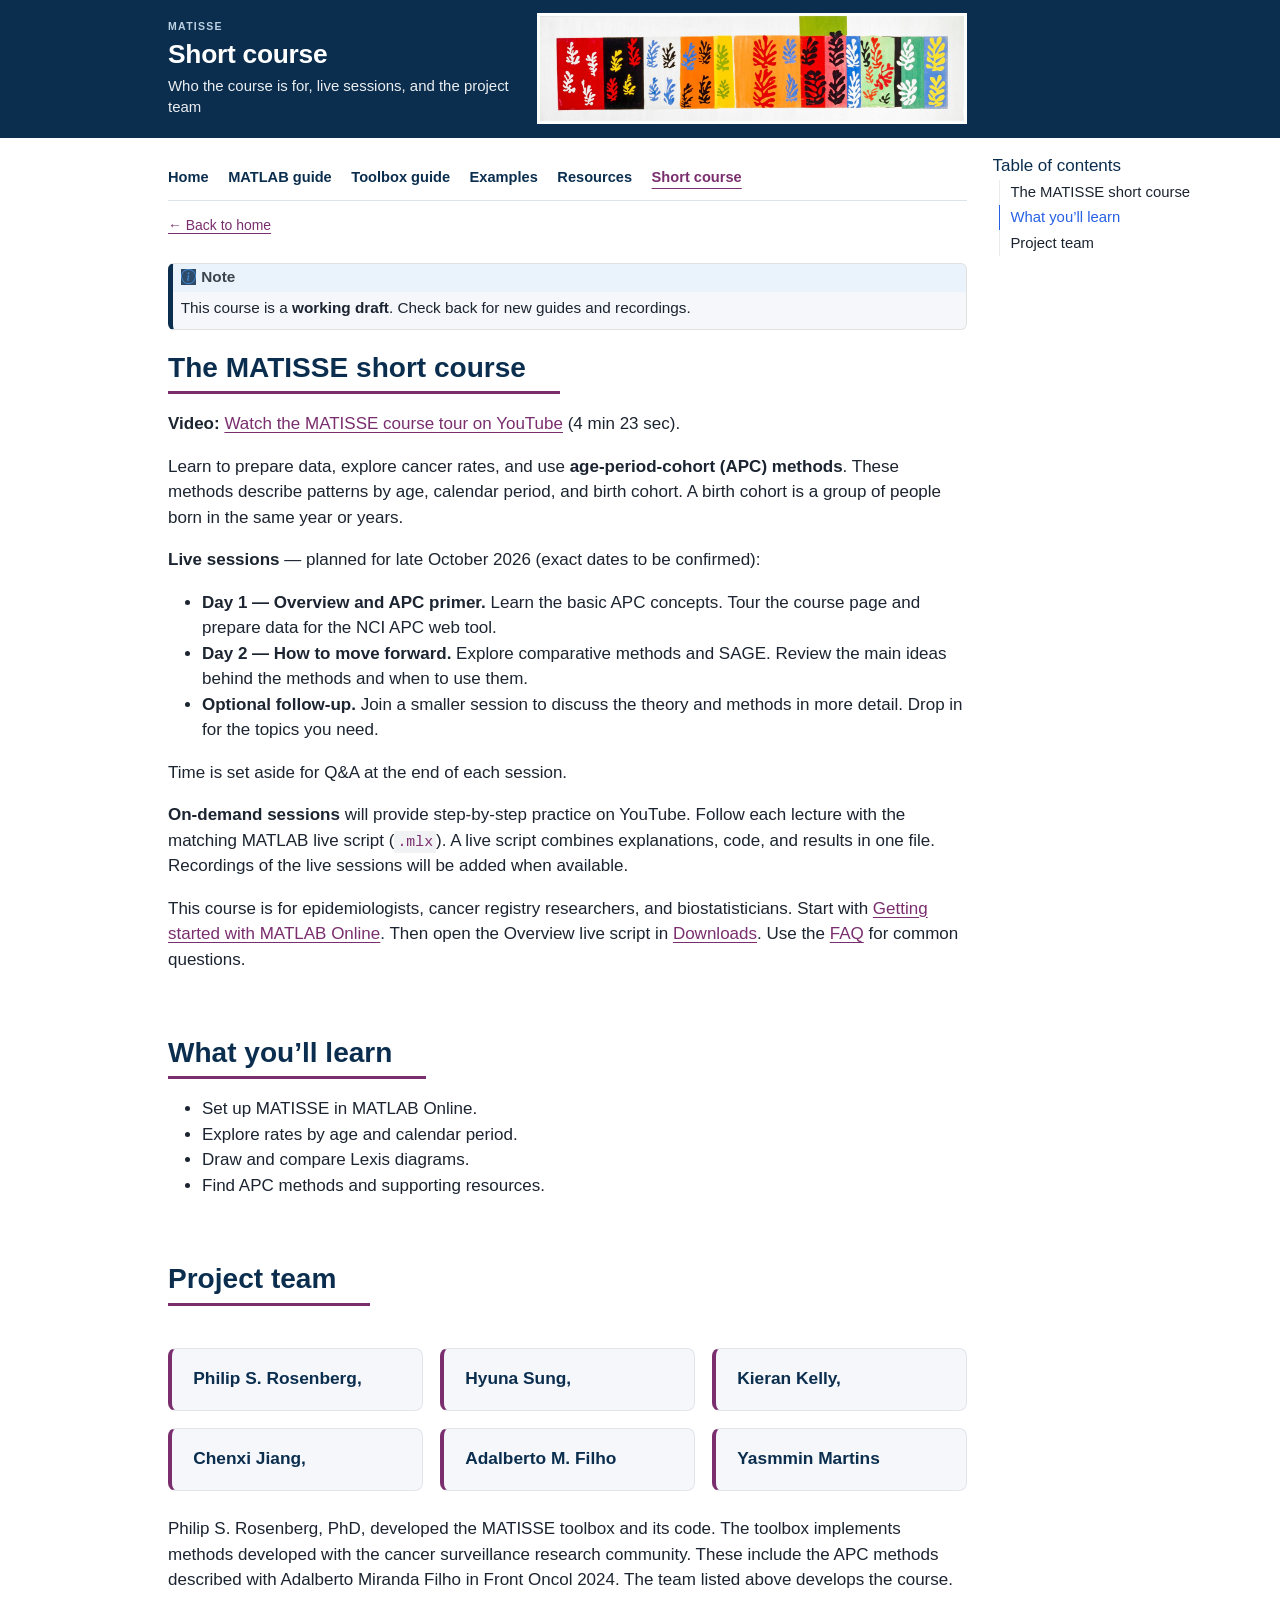
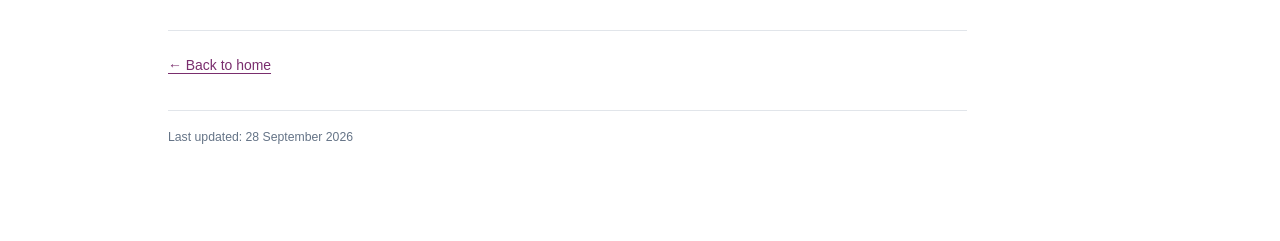
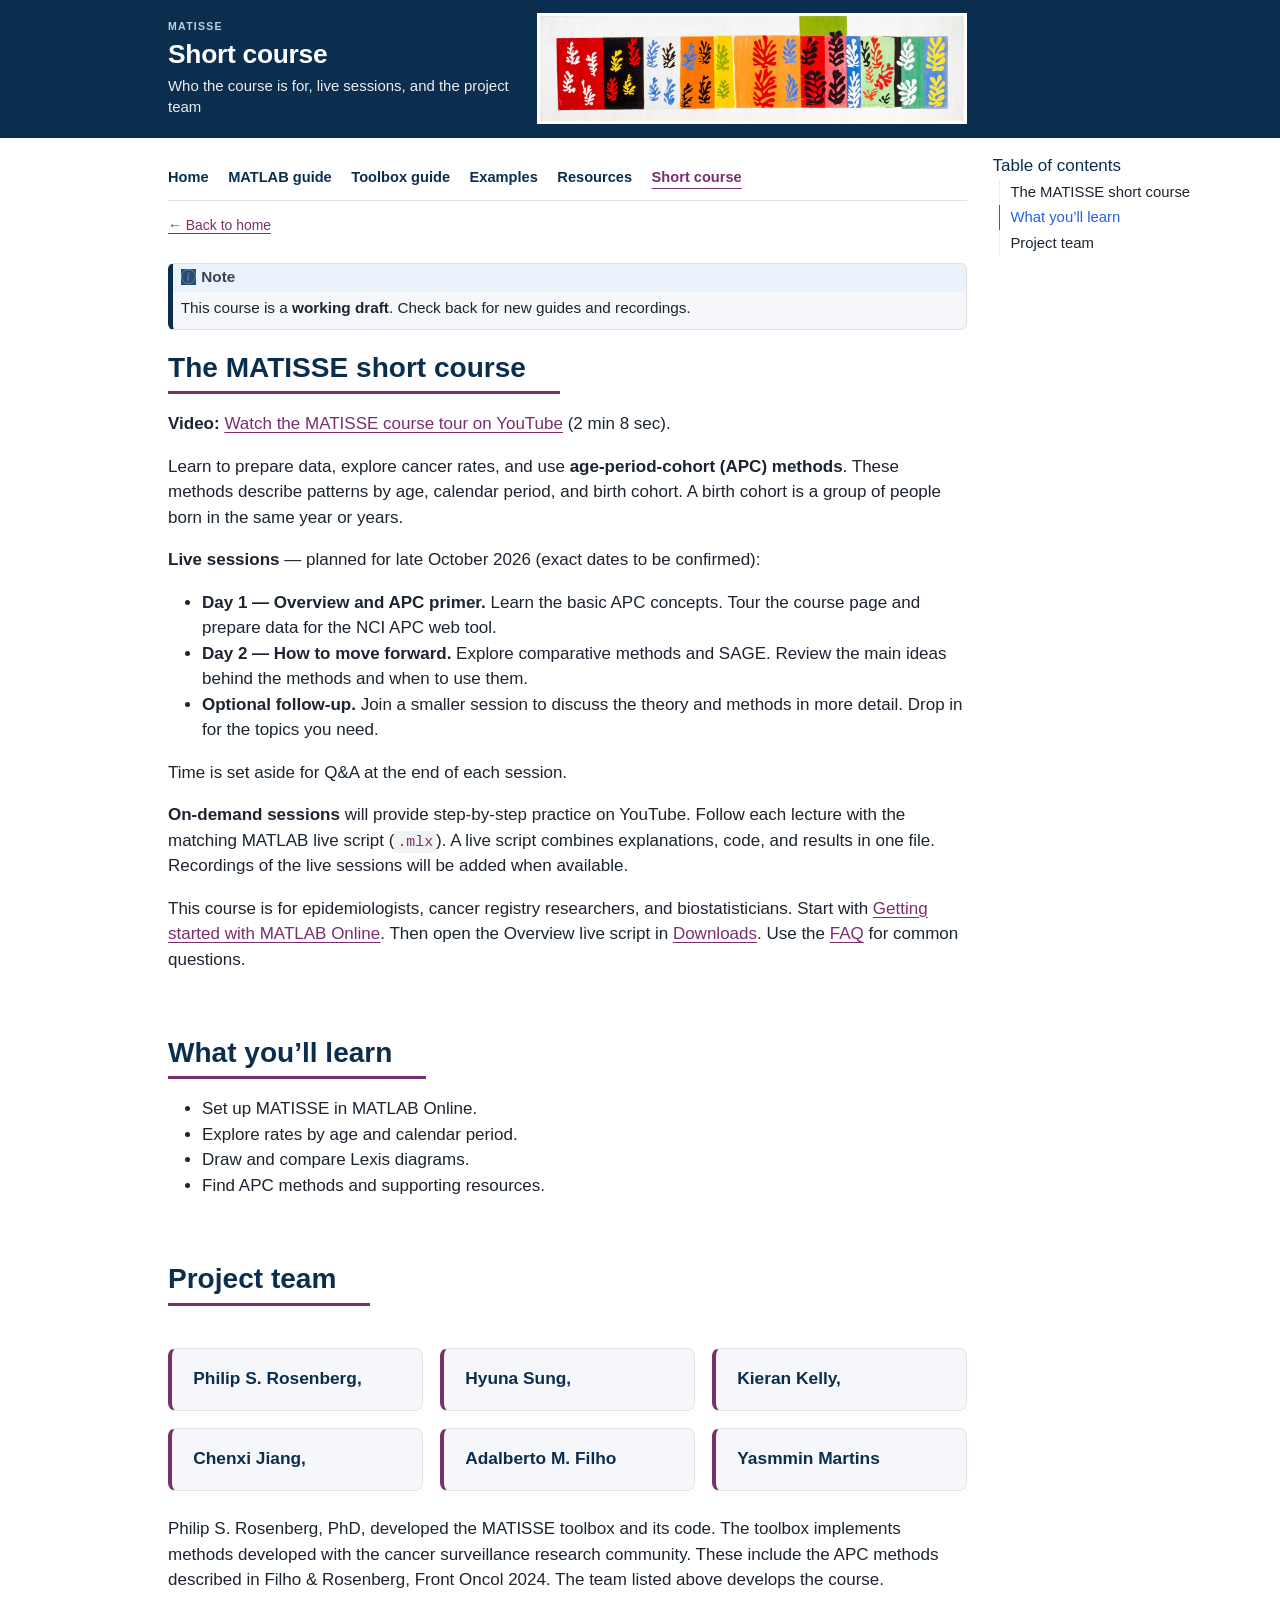
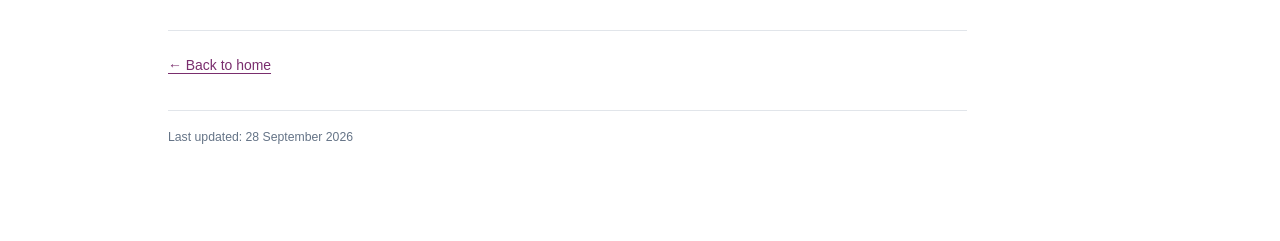
